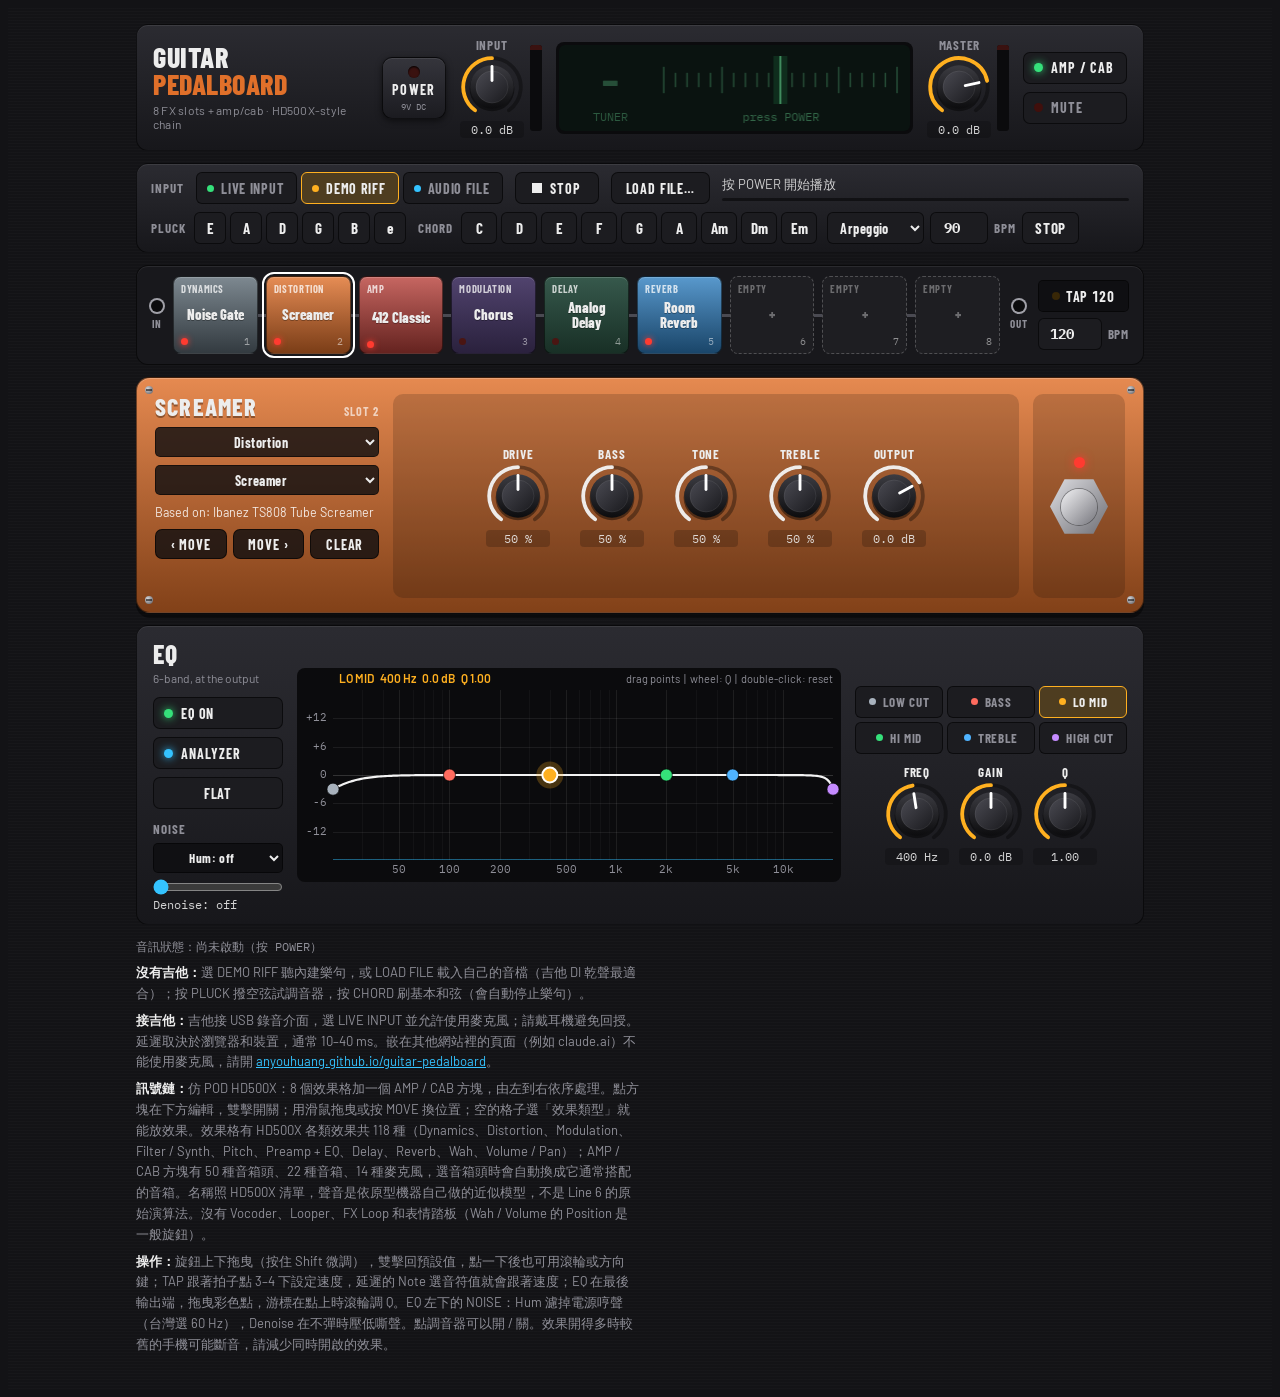
==== index.html @ f6d23cf0 "Update index.html" ====
<!doctype html>
<html lang="zh-Hant">
<head>
<meta charset="utf-8">
<meta name="viewport" content="width=device-width, initial-scale=1, viewport-fit=cover">
<meta name="theme-color" content="#131316">
<title>Guitar Pedalboard</title>
<link rel="icon" href="data:image/svg+xml,%3Csvg%20xmlns%3D%22http%3A%2F%2Fwww.w3.org%2F2000%2Fsvg%22%20viewBox%3D%220%200%2064%2064%22%3E%3Crect%20x%3D%228%22%20y%3D%223%22%20width%3D%2248%22%20height%3D%2258%22%20rx%3D%229%22%20fill%3D%22%23e0702a%22%2F%3E%3Ccircle%20cx%3D%2222%22%20cy%3D%2217%22%20r%3D%227%22%20fill%3D%22%23161618%22%2F%3E%3Ccircle%20cx%3D%2242%22%20cy%3D%2217%22%20r%3D%227%22%20fill%3D%22%23161618%22%2F%3E%3Ccircle%20cx%3D%2232%22%20cy%3D%2232%22%20r%3D%223%22%20fill%3D%22%23ff3b30%22%2F%3E%3Ccircle%20cx%3D%2232%22%20cy%3D%2248%22%20r%3D%229%22%20fill%3D%22%23cfcfd4%22%2F%3E%3C%2Fsvg%3E">
<link rel="preconnect" href="https://fonts.googleapis.com">
<link rel="preconnect" href="https://fonts.gstatic.com" crossorigin>
<link rel="stylesheet" href="https://fonts.googleapis.com/css2?family=Barlow:wght@400;600&family=Barlow+Condensed:wght@700;800&family=IBM+Plex+Mono&display=swap">
<style>
/* Layout: a pedalboard seen from above - rack header, input strip, the signal chain (HD500X style) with the
   selected block below it drawn as a stomp box, EQ rack unit.
   One deliberate dark look (a stage floor), like the desktop plugin. */
:root {
  color-scheme: dark;
  --board: #131316;
  --rack-top: #2b2b31;
  --rack-bottom: #17171b;
  --well: #0b0b0d;
  --text: #ededed;
  --dim: #8f8f98;
  --line: rgba(255, 255, 255, 0.08);
  --shadow: rgba(0, 0, 0, 0.55);
  --lcd: #0a1310;
  --lcd-text: #7dffb0;
  --led-red: #ff3b30;
  --led-green: #35e07a;
  --led-blue: #34c3ff;
  --amber: #ffb020;
  --gate: #5d6b75;
  --drive: #e0702a;
  --mod: #8157d0;
  --delay: #2f9a66;
  --reverb: #2f7fc0;
  --amp: #b8403a;
  --filter: #c9a227;
  --pitch: #c2478f;
  --eq: #3d9aa0;
  --wah: #8a9a3a;
  --volume: #7a7f8a;
  --empty: #34343a;
  --display: "Barlow Condensed", "Arial Narrow", "Roboto Condensed", system-ui, sans-serif;
  --body: "Barlow", system-ui, -apple-system, "Segoe UI", "Microsoft JhengHei", "PingFang TC", sans-serif;
  --mono: "IBM Plex Mono", ui-monospace, "Cascadia Mono", Consolas, monospace;
}

* { box-sizing: border-box; }
[hidden] { display: none !important; }
html, body { background: var(--board); color: var(--text); }
body {
  font-family: var(--body);
  font-size: 14px;
  background-image: repeating-linear-gradient(0deg, rgba(255, 255, 255, 0.014) 0 1px, transparent 1px 3px);
}
button, select, input { font: inherit; color: inherit; }
button { cursor: pointer; }
:focus-visible { outline: 2px solid var(--amber); outline-offset: 2px; }

.board {
  max-width: 1040px;
  margin-inline: auto;
  padding-inline: 16px;
  padding-block: 16px 28px;
  display: grid;
  gap: 12px;
}

.eyebrow {
  font-family: var(--display);
  font-weight: 700;
  font-size: 13px;
  letter-spacing: 0.08em;
  text-transform: uppercase;
  color: var(--dim);
}

/* ---------- rack panels (header, input strip, EQ) ---------- */
.rack, .source, .eq {
  background: linear-gradient(var(--rack-top), var(--rack-bottom));
  border: 1px solid rgba(0, 0, 0, 0.6);
  box-shadow: inset 0 1px 0 var(--line);
  border-radius: 12px;
}

.rack {
  display: grid;
  grid-template-columns: minmax(170px, 1.2fr) auto auto minmax(240px, 2fr) auto auto;
  grid-template-areas: "brand power in tuner out toggles";
  align-items: center;
  gap: 14px;
  padding: 12px 16px;
}
.brand { grid-area: brand; min-width: 0; }
.brand h1 {
  margin: 0;
  font-family: var(--display);
  font-weight: 800;
  font-size: 28px;
  line-height: 0.95;
  letter-spacing: 0.02em;
  text-transform: uppercase;
  text-wrap: balance;
}
.brand h1 span { display: block; }
.brand h1 .brand-bottom { color: var(--drive); }
.chain { margin: 6px 0 0; color: var(--dim); font-size: 12px; letter-spacing: 0.02em; }

.power {
  grid-area: power;
  display: grid;
  justify-items: center;
  gap: 3px;
  width: 64px;
  padding: 8px 0 6px;
  border-radius: 10px;
  border: 1px solid rgba(0, 0, 0, 0.7);
  background: linear-gradient(#35353c, #1b1b20);
  box-shadow: inset 0 1px 0 var(--line), 0 2px 6px var(--shadow);
}
.power-led { width: 12px; height: 12px; border-radius: 50%; background: #3a1210; box-shadow: inset 0 1px 2px #000; }
.power[aria-pressed="true"] .power-led { background: var(--led-red); box-shadow: 0 0 10px var(--led-red), inset 0 -1px 2px rgba(0,0,0,.4); }
.power-label { font-family: var(--display); font-weight: 700; font-size: 14px; letter-spacing: 0.08em; }
.power-sub { font-family: var(--mono); font-size: 9px; color: var(--dim); }

.io { display: flex; align-items: center; gap: 6px; }
#io-in { grid-area: in; }
#io-out { grid-area: out; }
.tuner-wrap { grid-area: tuner; min-width: 0; }
#tuner { display: block; width: 100%; height: 92px; border-radius: 8px; background: var(--well); cursor: pointer; }
.toggles { grid-area: toggles; display: grid; gap: 8px; }

.meter {
  position: relative;
  width: 12px;
  height: 86px;
  border-radius: 3px;
  background: var(--well);
  overflow: hidden;
}
.meter .fill {
  position: absolute; inset: auto 1.5px 0 1.5px;
  height: 0%;
  background: linear-gradient(to top, var(--led-green) 0 80%, var(--amber) 80% 95%, var(--led-red) 95%);
  background-size: 100% 86px;
  background-position: bottom;
}
.meter .hold { position: absolute; left: 1.5px; right: 1.5px; height: 2px; bottom: 0; background: rgba(255,255,255,.8); }
.meter .clip { position: absolute; left: 0; right: 0; top: 0; height: 5px; background: #3a1210; }
.meter .clip.on { background: var(--led-red); }

/* LED buttons */
.led-btn, .btn {
  display: inline-flex;
  align-items: center;
  gap: 8px;
  min-height: 32px;
  padding: 0 12px 0 10px;
  border-radius: 7px;
  border: 1px solid rgba(0, 0, 0, 0.6);
  background: #1c1c20;
  color: var(--dim);
  font-family: var(--display);
  font-weight: 700;
  font-size: 14px;
  letter-spacing: 0.06em;
  text-transform: uppercase;
  white-space: nowrap;
}
.btn { color: var(--text); padding-inline: 14px; justify-content: center; }
.led-btn:hover, .btn:hover { background: #26262c; }
.led-btn i { width: 9px; height: 9px; border-radius: 50%; background: color-mix(in srgb, var(--led, var(--led-green)) 25%, #000); flex: none; }
.led-btn[aria-pressed="true"] { color: var(--text); }
.led-btn[aria-pressed="true"] i { background: var(--led, var(--led-green)); box-shadow: 0 0 8px var(--led, var(--led-green)); }
.led-btn[data-led="red"] { --led: var(--led-red); }
.led-btn[data-led="blue"] { --led: var(--led-blue); }

/* ---------- knobs ---------- */
.knob { display: grid; justify-items: center; gap: 2px; min-width: 0; }
.knob label {
  font-family: var(--display);
  font-weight: 700;
  font-size: 13px;
  letter-spacing: 0.06em;
  text-transform: uppercase;
  white-space: nowrap;
}
.dial { width: 64px; height: 64px; touch-action: none; cursor: ns-resize; border-radius: 50%; }
.dial svg { display: block; width: 100%; height: 100%; overflow: visible; }
.knob output {
  min-width: 64px;
  padding: 1px 4px;
  border-radius: 4px;
  background: rgba(0, 0, 0, 0.2);
  font-family: var(--mono);
  font-size: 11.5px;
  font-variant-numeric: tabular-nums;
  text-align: center;
  color: rgba(237, 237, 237, 0.88);
  white-space: nowrap;
}
.io .knob label { color: var(--dim); }

/* ---------- input strip ---------- */
.source {
  display: flex;
  flex-wrap: wrap;
  align-items: center;
  gap: 8px 12px;
  padding: 8px 14px;
}
.chips { display: flex; flex-wrap: wrap; gap: 4px; }
.chip {
  display: inline-flex;
  align-items: center;
  gap: 7px;
  min-height: 32px;
  padding: 0 12px 0 10px;
  border-radius: 6px;
  border: 1px solid rgba(0, 0, 0, 0.6);
  background: #1c1c20;
  color: var(--dim);
  font-family: var(--display);
  font-weight: 700;
  font-size: 14px;
  letter-spacing: 0.05em;
  text-transform: uppercase;
}
.chip::before { content: ""; width: 7px; height: 7px; border-radius: 50%; background: var(--chip); }
.chip[aria-checked="true"] { color: var(--text); border-color: var(--chip); background: color-mix(in srgb, var(--chip) 22%, #1c1c20); }
.transport { min-width: 84px; gap: 8px; }
.transport .icon { width: 10px; height: 10px; background: currentColor; }
.transport[data-state="stopped"] .icon { clip-path: polygon(0 0, 100% 50%, 0 100%); }
.transport[data-state="stopped"] { color: var(--amber); }
.status { flex: 1 1 180px; min-width: 0; display: grid; gap: 4px; }
#status-text { font-size: 13px; color: rgba(237, 237, 237, 0.85); overflow-wrap: anywhere; }
.progress { height: 3px; border-radius: 2px; background: rgba(0, 0, 0, 0.5); overflow: hidden; }
.progress div { height: 100%; width: 0%; background: var(--amber); }
.pluck { display: flex; align-items: center; gap: 4px; }
.pluck .eyebrow { margin-right: 4px; }
.pluck button {
  width: 32px; height: 32px;
  border-radius: 6px;
  border: 1px solid rgba(0, 0, 0, 0.6);
  background: #1c1c20;
  font-family: var(--display);
  font-weight: 700;
  font-size: 15px;
}
.pluck button:active { background: #33333a; }
.chords { align-items: flex-start; }
.chords .eyebrow { line-height: 32px; }
/* label on the left; chord buttons and loop controls wrap together on the right */
.chord-body { display: flex; flex-wrap: wrap; align-items: center; gap: 6px 10px; min-width: 0; }
.chord-buttons { display: flex; flex-wrap: wrap; gap: 4px; min-width: 0; }
.chord-buttons button[aria-pressed="true"] { border-color: var(--amber); background: color-mix(in srgb, var(--amber) 28%, #1c1c20); }
.chord-controls { display: flex; flex-wrap: wrap; align-items: center; gap: 6px; }
.chord-controls select {
  min-height: 32px; padding: 0 8px; border-radius: 6px; border: 1px solid rgba(0, 0, 0, 0.6); background: #1c1c20;
  font-family: var(--display); font-weight: 700; font-size: 14px; letter-spacing: 0.03em;
}
.bpm { display: inline-flex; align-items: center; gap: 6px; font-family: var(--display); font-weight: 700; font-size: 13px; color: var(--dim); letter-spacing: 0.06em; }
.bpm input {
  width: 58px; min-height: 32px; padding: 0 6px; border-radius: 6px; border: 1px solid rgba(0, 0, 0, 0.6); background: #1c1c20;
  font-family: var(--mono); font-size: 14px; text-align: center; font-variant-numeric: tabular-nums; color: var(--text);
}
.chord-controls .btn { min-height: 32px; padding-inline: 12px; }
.chords button { width: auto; min-width: 36px; padding-inline: 6px; }

/* ---------- signal chain ---------- */
.signal-chain {
  display: flex;
  align-items: center;
  gap: 10px;
  padding: 10px 14px;
  border-radius: 12px;
  border: 1px solid rgba(0, 0, 0, 0.6);
  background: #18181c;
  box-shadow: inset 0 1px 0 var(--line);
}
.jack {
  flex: none;
  display: grid;
  justify-items: center;
  gap: 5px;
  font-family: var(--display);
  font-weight: 700;
  font-size: 11px;
  letter-spacing: 0.08em;
  text-transform: uppercase;
  color: var(--dim);
}
.jack::before { content: ""; width: 12px; height: 12px; border-radius: 50%; background: #0c0c0e; box-shadow: 0 0 0 2px #a0a0a8; }
.chain-row {
  flex: 1 1 auto;
  min-width: 0;
  margin: 0;
  padding: 0;
  list-style: none;
  display: grid;
  grid-template-columns: repeat(9, minmax(0, 1fr));
  gap: 8px;
  background: linear-gradient(#4a4a52, #4a4a52) center / 100% 3px no-repeat; /* the cable */
}
.block {
  position: relative;
  width: 100%;
  height: 78px;
  display: grid;
  grid-template-rows: auto 1fr auto;
  gap: 2px;
  padding: 5px 7px;
  border-radius: 8px;
  border: 1px solid rgba(0, 0, 0, 0.5);
  background: linear-gradient(color-mix(in srgb, var(--cat) 80%, #fff), color-mix(in srgb, var(--cat) 55%, #000));
  box-shadow: inset 0 1px 0 rgba(255, 255, 255, 0.18);
  text-align: left;
  user-select: none;
  touch-action: manipulation;
}
.block.off { background: linear-gradient(color-mix(in srgb, var(--cat) 32%, #3a3a40), color-mix(in srgb, var(--cat) 22%, #121214)); }
.block.empty { background: #1e1e22; border: 1.5px dashed rgba(255, 255, 255, 0.22); box-shadow: none; }
.block[aria-pressed="true"] { outline: 2px solid #fff; outline-offset: 2px; }
.block .cat {
  font-family: var(--display);
  font-weight: 700;
  font-size: 10.5px;
  letter-spacing: 0.06em;
  text-transform: uppercase;
  color: rgba(255, 255, 255, 0.75);
  white-space: nowrap;
  overflow: hidden;
  text-overflow: ellipsis;
}
.block .name {
  align-self: center;
  justify-self: center;
  text-align: center;
  font-family: var(--display);
  font-weight: 800;
  font-size: 14.5px;
  line-height: 1.05;
  overflow-wrap: anywhere;
  text-shadow: 0 1px 0 rgba(0, 0, 0, 0.3);
  display: -webkit-box;
  -webkit-box-orient: vertical;
  -webkit-line-clamp: 2;
  line-clamp: 2;
  overflow: hidden;
}
.block.empty .cat, .block.empty .name { color: rgba(255, 255, 255, 0.35); text-shadow: none; }
.block .foot { display: flex; justify-content: space-between; align-items: center; }
.block .led { width: 7px; height: 7px; border-radius: 50%; background: #4a1512; }
.block .led.on { background: var(--led-red); box-shadow: 0 0 6px var(--led-red); }
.block.empty .led { visibility: hidden; }
.block .num { font-family: var(--mono); font-size: 10px; color: rgba(255, 255, 255, 0.5); }
.block .num.sub { /* the amp tile's cabinet */
  flex: 1; min-width: 0; margin-left: 5px; text-align: right;
  font-family: var(--display); font-weight: 600; font-size: 10.5px; color: rgba(255, 255, 255, 0.8);
  white-space: nowrap; overflow: hidden; text-overflow: ellipsis;
}
.block.dragging { z-index: 2; opacity: 0.88; cursor: grabbing; box-shadow: 0 8px 20px rgba(0, 0, 0, 0.6); }
.block.drop-before::before, .block.drop-after::after {
  content: "";
  position: absolute;
  top: -4px;
  bottom: -4px;
  width: 3px;
  border-radius: 2px;
  background: var(--amber);
}
.block.drop-before::before { left: -6px; }
.block.drop-after::after { right: -6px; }
.tempo-box { flex: none; display: grid; gap: 6px; justify-items: stretch; }
.tempo-box .bpm input { width: 64px; }

/* ---------- the selected block, drawn as a stomp box ---------- */
.editor {
  position: relative;
  display: grid;
  grid-template-columns: 224px minmax(0, 1fr) 92px;
  grid-template-areas: "side knobs switch";
  gap: 14px;
  padding: 16px 18px 14px;
  border-radius: 14px;
  background: linear-gradient(color-mix(in srgb, var(--body) 82%, #fff), color-mix(in srgb, var(--body) 58%, #000));
  border: 1.5px solid rgba(0, 0, 0, 0.5);
  box-shadow: inset 0 1px 0 rgba(255, 255, 255, 0.22), 0 5px 0 rgba(0, 0, 0, 0.45);
  min-height: 236px;
}
.screw { position: absolute; width: 8px; height: 8px; border-radius: 50%; background: radial-gradient(circle at 35% 35%, #d8d8dc, #55555a); }
.screw::after { content: ""; position: absolute; left: 1px; right: 1px; top: 3.4px; height: 1.2px; background: rgba(0, 0, 0, 0.55); }
.screw.tl { top: 8px; left: 8px; } .screw.tr { top: 8px; right: 8px; }
.screw.bl { bottom: 8px; left: 8px; } .screw.br { bottom: 8px; right: 8px; }
.ed-side { grid-area: side; display: grid; gap: 8px; align-content: start; min-width: 0; }
.ed-head { display: flex; align-items: baseline; justify-content: space-between; gap: 8px; min-width: 0; }
.ed-head h2 {
  margin: 0;
  min-width: 0;
  font-family: var(--display);
  font-weight: 800;
  font-size: 24px;
  line-height: 1.05;
  letter-spacing: 0.05em;
  text-transform: uppercase;
  text-wrap: balance;
  text-shadow: 0 1.5px 0 rgba(0, 0, 0, 0.35);
}
.ed-slot { font-family: var(--display); font-weight: 700; font-size: 12px; letter-spacing: 0.08em; text-transform: uppercase; color: rgba(255, 255, 255, 0.65); white-space: nowrap; }
.editor select, .eq select {
  min-height: 30px;
  padding: 0 8px;
  border-radius: 5px;
  border: 1px solid rgba(0, 0, 0, 0.5);
  background: rgba(14, 14, 17, 0.8);
  font-family: var(--display);
  font-weight: 700;
  font-size: 14px;
  letter-spacing: 0.03em;
  text-align: center;
  min-width: 0;
}
.ed-side select { width: 100%; }
.ed-based { margin: 0; font-size: 12.5px; line-height: 1.45; color: rgba(255, 255, 255, 0.86); }
.ed-buttons { display: flex; flex-wrap: wrap; gap: 6px; }
.ed-buttons .btn { flex: 1 1 auto; min-height: 30px; padding-inline: 10px; background: rgba(14, 14, 17, 0.8); color: var(--text); }
.ed-buttons .btn:disabled { opacity: 0.4; cursor: default; }
.ed-knobs {
  grid-area: knobs;
  display: flex;
  flex-wrap: wrap;
  justify-content: center;
  align-content: center;
  gap: 12px 10px;
  padding: 14px 10px;
  border-radius: 10px;
  background: rgba(0, 0, 0, 0.16);
  min-width: 0;
}
.ed-knobs .knob { width: 84px; }
.ed-knobs .dial { --arc: rgba(255, 255, 255, 0.9); }
.ed-knobs .knob.cab label { color: color-mix(in srgb, var(--amber) 70%, #fff); } /* the cabinet / microphone controls */
.ed-knobs .knob.synced { opacity: 0.6; }
.ed-knobs .knob.synced .dial { pointer-events: none; }
.knob.choice { align-content: center; gap: 8px; }
.knob.choice select { width: 100%; }
.ed-hint { margin: 0; font-size: 14px; color: rgba(255, 255, 255, 0.62); text-align: center; }
.tap {
  display: inline-flex; align-items: center; justify-content: center; gap: 6px;
  min-height: 32px; padding: 0 10px;
  border-radius: 5px;
  border: 1px solid rgba(0, 0, 0, 0.5);
  background: rgba(14, 14, 17, 0.8);
  font-family: var(--display); font-weight: 700; font-size: 14px; letter-spacing: 0.04em;
  font-variant-numeric: tabular-nums;
  white-space: nowrap;
  touch-action: manipulation;
}
.tap i { width: 8px; height: 8px; border-radius: 50%; background: color-mix(in srgb, var(--amber) 22%, #000); }
.tap.beat i { background: var(--amber); box-shadow: 0 0 8px var(--amber); }
.switch-plate {
  grid-area: switch;
  display: grid; justify-items: center; align-content: center; gap: 10px;
  padding: 10px 0;
  border-radius: 10px;
  background: rgba(0, 0, 0, 0.16);
}
.pedal-led { width: 11px; height: 11px; border-radius: 50%; background: #4a1512; box-shadow: inset 0 1px 2px #000; }
.pedal-led.on { background: var(--led-red); box-shadow: 0 0 10px var(--led-red); }
.stomp {
  width: 58px; height: 58px;
  border: 0;
  clip-path: polygon(25% 3%, 75% 3%, 100% 50%, 75% 97%, 25% 97%, 0 50%);
  background: linear-gradient(135deg, #e0e0e4, #6c6c72);
  display: grid; place-items: center;
  touch-action: manipulation;
}
.stomp::after { content: ""; width: 36px; height: 36px; border-radius: 50%; background: linear-gradient(135deg, #f2f2f4, #77777e); box-shadow: 0 0 0 1px rgba(0,0,0,.35); }
.stomp:active::after { transform: scale(0.94); }

/* ---------- EQ ---------- */
.eq {
  display: grid;
  grid-template-columns: 130px minmax(0, 1fr) 272px;
  grid-template-areas: "side graph bands";
  gap: 14px;
  padding: 12px 16px;
  align-items: center;
}
.eq-side { grid-area: side; display: grid; gap: 8px; align-content: start; }
.eq-side h2 { margin: 0; font-family: var(--display); font-weight: 800; font-size: 26px; letter-spacing: 0.04em; }
.eq-side p { margin: -6px 0 4px; font-size: 12px; color: var(--dim); }
.noise { display: grid; gap: 6px; margin-top: 4px; min-width: 0; }
.noise select { width: 100%; font-size: 13px; }
.denoise { display: grid; gap: 2px; font-family: var(--mono); font-size: 11.5px; color: rgba(237, 237, 237, 0.88); }
.denoise input { width: 100%; margin: 0; accent-color: var(--led-blue); }
.eq-graph { grid-area: graph; min-width: 0; }
#eq-canvas { display: block; width: 100%; height: 214px; border-radius: 8px; background: var(--well); touch-action: none; }
.eq-bands { grid-area: bands; display: grid; gap: 10px; }
.band-chips { display: grid; grid-template-columns: repeat(3, 1fr); gap: 4px; }
.band-chips .chip { justify-content: center; padding-inline: 6px; font-size: 13px; }
.band-knobs { display: flex; justify-content: center; gap: 10px; }
.band-knobs .dial { --arc: var(--band); }

.notes { color: var(--dim); font-size: 13px; line-height: 1.6; max-width: 72ch; }
.notes p { margin: 0 0 6px; }
.notes strong { color: var(--text); font-weight: 600; }
.notes a { color: var(--led-blue); overflow-wrap: anywhere; }
.engine-info { font-family: var(--mono); font-size: 12px; color: var(--dim); }

/* ---------- narrower screens ---------- */
@media (max-width: 980px) {
  .rack {
    grid-template-columns: 1fr 1fr auto;
    grid-template-areas: "brand brand power" "tuner tuner tuner" "in out toggles";
  }
  #io-in, #io-out { justify-content: center; }
  .toggles { grid-template-columns: 1fr; }
  .signal-chain { flex-wrap: wrap; }
  .signal-chain .jack { display: none; }
  .chain-row { flex-basis: 100%; }
  .tempo-box { grid-auto-flow: column; margin-left: auto; }
  .eq { grid-template-columns: minmax(0, 1fr) 272px; grid-template-areas: "side side" "graph bands"; }
  .eq-side { display: flex; flex-wrap: wrap; align-items: center; gap: 8px 10px; }
  .eq-side p { margin: 0 auto 0 0; }
}
@media (max-width: 760px) {
  .chain-row { grid-template-columns: repeat(5, minmax(0, 1fr)); background: none; }
  .editor { grid-template-columns: minmax(0, 1fr) 84px; grid-template-areas: "side switch" "knobs knobs"; }
}
@media (max-width: 440px) {
  .chain-row { grid-template-columns: repeat(3, minmax(0, 1fr)); }
}
@media (max-width: 640px) {
  .dial { width: 56px; height: 56px; }
  .knob output { min-width: 56px; font-size: 11px; }
  .eq { grid-template-columns: minmax(0, 1fr); grid-template-areas: "side" "graph" "bands"; }
  .eq-side p { flex-basis: 100%; order: 1; margin-top: -6px; }
  .eq-side h2 { order: 0; }
  .eq-side .led-btn, .eq-side .btn { order: 2; }
  #eq-canvas { height: 200px; }
  .rack { gap: 10px; }
  .brand h1 { font-size: 24px; }
  .source { padding: 10px 12px; }
}
@media (prefers-reduced-motion: reduce) {
  * { transition: none !important; }
}
</style>
</head>
<body>
<div class="board">
  <header class="rack">
    <div class="brand">
      <h1><span>Guitar</span> <span class="brand-bottom">Pedalboard</span></h1>
      <p class="chain">8 FX slots + amp/cab · HD500X-style chain</p>
    </div>
    <button class="power" id="power" type="button" aria-pressed="false" title="Start / stop the sound">
      <span class="power-led"></span><span class="power-label">POWER</span><span class="power-sub">9V DC</span>
    </button>
    <div class="io" id="io-in"></div>
    <div class="tuner-wrap"><canvas id="tuner" role="button" tabindex="0" aria-pressed="true" aria-label="Chromatic tuner: click to switch it on or off" title="調音器：點一下開 / 關"></canvas></div>
    <div class="io" id="io-out"></div>
    <div class="toggles">
      <button class="led-btn" id="cab" type="button" aria-pressed="true" title="The amp block (amp + speaker cabinet + microphone): keep a cabinet on for headphones, switch the block off when playing into a real guitar amp"><i></i>Amp / Cab</button>
      <button class="led-btn" id="mute" type="button" data-led="red" aria-pressed="false" title="Silence the output, e.g. while tuning"><i></i>Mute</button>
    </div>
  </header>

  <section class="source" aria-label="Input source">
    <span class="eyebrow">Input</span>
    <div class="chips" role="radiogroup" aria-label="Input source">
      <button class="chip" type="button" role="radio" data-source="live" style="--chip: var(--led-green)" aria-checked="false">Live input</button>
      <button class="chip" type="button" role="radio" data-source="demo" style="--chip: var(--amber)" aria-checked="true">Demo riff</button>
      <button class="chip" type="button" role="radio" data-source="file" style="--chip: var(--led-blue)" aria-checked="false">Audio file</button>
    </div>
    <button class="btn transport" id="transport" type="button" title="Stop / play the demo riff or audio file (plucked strings still sound)"><span class="icon" aria-hidden="true"></span><span class="label">Stop</span></button>
    <label class="btn" for="file">Load file…</label>
    <input type="file" id="file" accept="audio/*,.wav,.mp3,.flac,.ogg,.m4a,.aif,.aiff" hidden>
    <div class="status">
      <span id="status-text">按 POWER 開始播放內建的吉他樂句</span>
      <div class="progress"><div id="progress-bar"></div></div>
    </div>
    <div class="pluck" aria-label="Pluck an open string">
      <span class="eyebrow">Pluck</span>
      <button type="button" data-string="0" title="Low E (82.41 Hz)">E</button>
      <button type="button" data-string="1" title="A (110.00 Hz)">A</button>
      <button type="button" data-string="2" title="D (146.83 Hz)">D</button>
      <button type="button" data-string="3" title="G (196.00 Hz)">G</button>
      <button type="button" data-string="4" title="B (246.94 Hz)">B</button>
      <button type="button" data-string="5" title="High E (329.63 Hz)">e</button>
    </div>
    <div class="pluck chords" id="chords" aria-label="Strum a chord">
      <span class="eyebrow">Chord</span>
      <div class="chord-body">
        <div class="chord-buttons" id="chord-buttons"></div>
        <div class="chord-controls">
          <select id="chord-pattern" aria-label="How the chord buttons play"></select>
          <label class="bpm"><input id="chord-bpm" type="number" inputmode="numeric" min="40" max="240" step="1" value="90" aria-label="Chord loop tempo in BPM"> BPM</label>
          <button class="btn" id="chord-stop" type="button" title="Stop the chord loop">Stop</button>
        </div>
      </div>
    </div>
  </section>

  <section class="signal-chain" aria-label="Signal chain">
    <span class="jack" aria-hidden="true">In</span>
    <ol class="chain-row" id="chain-row"></ol>
    <span class="jack" aria-hidden="true">Out</span>
    <div class="tempo-box">
      <button class="tap" id="tap" type="button" title="跟著拍子點 3–4 下設定速度；選了音符值的延遲時間、殘響 pre-delay 會跟著這個速度"><i></i><span>TAP</span></button>
      <label class="bpm"><input id="tempo" type="number" inputmode="decimal" min="30" max="300" step="1" value="120" aria-label="Tempo in BPM"> BPM</label>
    </div>
  </section>

  <section class="editor" id="editor" aria-label="Selected block">
    <span class="screw tl" aria-hidden="true"></span><span class="screw tr" aria-hidden="true"></span>
    <span class="screw bl" aria-hidden="true"></span><span class="screw br" aria-hidden="true"></span>
    <div class="ed-side">
      <div class="ed-head"><h2 id="ed-title">Screamer</h2><span class="ed-slot" id="ed-slot">Slot 2</span></div>
      <select id="ed-category" aria-label="Effect type"></select>
      <select id="ed-model" aria-label="Model"></select>
      <p class="ed-based" id="ed-based"></p>
      <div class="ed-buttons">
        <button class="btn" id="ed-left" type="button" title="往輸入端移一格">‹ Move</button>
        <button class="btn" id="ed-right" type="button" title="往輸出端移一格">Move ›</button>
        <button class="btn" id="ed-clear" type="button" title="清空這一格">Clear</button>
      </div>
    </div>
    <div class="ed-knobs" id="ed-knobs"></div>
    <div class="switch-plate">
      <span class="pedal-led" id="ed-led" aria-hidden="true"></span>
      <button class="stomp" id="ed-stomp" type="button" aria-label="On / off"></button>
    </div>
  </section>

  <section class="eq" aria-label="Equalizer">
    <div class="eq-side">
      <h2>EQ</h2>
      <p>6-band, at the output</p>
      <button class="led-btn" id="eq-on" type="button" aria-pressed="true"><i></i>EQ on</button>
      <button class="led-btn" id="analyzer" type="button" data-led="blue" aria-pressed="true" title="Live spectrum of the sound coming out of the EQ"><i></i>Analyzer</button>
      <button class="btn" id="eq-flat" type="button" title="Reset every band">Flat</button>
      <div class="noise">
        <span class="eyebrow">Noise</span>
        <select id="nr-hum" aria-label="Hum filter" title="濾掉電源哼聲（50 或 60 Hz 和它的泛音），作用在吉他輸入端。台灣、美洲是 60 Hz；歐洲、中國是 50 Hz。"></select>
        <label class="denoise" title="降低嘶聲：彈奏時完全打開，聲音消失時把嘶聲壓下去。0 = 關閉，往右越強。">
          <input id="nr-amount" type="range" min="0" max="100" step="1" value="0" aria-label="Denoise amount">
          <output id="nr-amount-text">Denoise: off</output>
        </label>
      </div>
    </div>
    <div class="eq-graph"><canvas id="eq-canvas" aria-label="EQ curve: drag the coloured points"></canvas></div>
    <div class="eq-bands">
      <div class="band-chips" id="band-chips" role="radiogroup" aria-label="EQ band"></div>
      <div class="band-knobs" id="band-knobs"></div>
    </div>
  </section>

  <footer class="notes">
    <p class="engine-info" id="engine-info">音訊狀態：尚未啟動（按 POWER）</p>
    <p><strong>沒有吉他：</strong>選 DEMO RIFF 聽內建樂句，或 LOAD FILE 載入自己的音檔（吉他 DI 乾聲最適合）；按 PLUCK 撥空弦試調音器，按 CHORD 刷基本和弦（會自動停止樂句）。</p>
    <p><strong>接吉他：</strong>吉他接 USB 錄音介面，選 LIVE INPUT 並允許使用麥克風；請戴耳機避免回授。延遲取決於瀏覽器和裝置，通常 10–40 ms。嵌在其他網站裡的頁面（例如 claude.ai）不能使用麥克風，請開 <a href="https://anyouhuang.github.io/guitar-pedalboard/" target="_blank" rel="noopener">anyouhuang.github.io/guitar-pedalboard</a>。</p>
    <p><strong>訊號鏈：</strong>仿 POD HD500X：8 個效果格加一個 AMP / CAB 方塊，由左到右依序處理。點方塊在下方編輯，雙擊開關；用滑鼠拖曳或按 MOVE 換位置；空的格子選「效果類型」就能放效果。效果格有 HD500X 各類效果共 118 種（Dynamics、Distortion、Modulation、Filter / Synth、Pitch、Preamp + EQ、Delay、Reverb、Wah、Volume / Pan）；AMP / CAB 方塊有 50 種音箱頭、22 種音箱、14 種麥克風，選音箱頭時會自動換成它通常搭配的音箱。名稱照 HD500X 清單，聲音是依原型機器自己做的近似模型，不是 Line 6 的原始演算法。沒有 Vocoder、Looper、FX Loop 和表情踏板（Wah / Volume 的 Position 是一般旋鈕）。</p>
    <p><strong>操作：</strong>旋鈕上下拖曳（按住 Shift 微調），雙擊回預設值，點一下後也可用滾輪或方向鍵；TAP 跟著拍子點 3–4 下設定速度，延遲的 Note 選音符值就會跟著速度；EQ 在最後輸出端，拖曳彩色點，游標在點上時滾輪調 Q。EQ 左下的 NOISE：Hum 濾掉電源哼聲（台灣選 60 Hz），Denoise 在不彈時壓低嘶聲。點調音器可以開 / 關。效果開得多時較舊的手機可能斷音，請減少同時開啟的效果。</p>
  </footer>
</div>

<script>
const DSP = (() => {
// ---- dsp/core.js
const { PI, dbToGain, gainToDb, clamp, Smoothed, f32, Biquad, OnePole, DcBlocker, DelayLine, OVERSAMPLER_COEFFS, Oversampler4x } = (() => {
// Guitar Pedalboard DSP, ported line for line from the C++ plugin (Source/DSP/*.h).
// Runs inside the AudioWorklet (effects) and on the page (tuner, analyser, EQ curve).
// web/test/compare.mjs checks it against reference renders from the C++ build.
//
// core.js: the building blocks every effect uses (Source/DSP/DspUtils.h).

const PI = Math.PI;
const FLT_EPS = 1.1920929e-7, FLT_MIN = 1.17549435e-38;

const dbToGain = (db) => Math.pow(10, db * 0.05);
const gainToDb = (g) => (g > 1e-9 ? 20 * Math.log10(g) : -180);
const clamp = (v, lo, hi) => (v < lo ? lo : v > hi ? hi : v);

// ============================================================================
// juce::SmoothedValue (linear or multiplicative), same stepping rules
class Smoothed {
  constructor(initial = 0, multiplicative = false) {
    this.current = this.target = initial;
    this.countdown = 0;
    this.stepsToTarget = 0;
    this.step = 0;
    this.multiplicative = multiplicative;
  }
  reset(sampleRate, seconds) { this.stepsToTarget = Math.floor(seconds * sampleRate); this.setCurrentAndTarget(this.target); }
  setCurrentAndTarget(v) { this.target = this.current = v; this.countdown = 0; }
  setTarget(v) {
    const d = Math.abs(v - this.target);
    if (d <= FLT_MIN || d <= FLT_EPS * Math.max(Math.abs(v), Math.abs(this.target))) return;
    if (this.stepsToTarget <= 0) { this.setCurrentAndTarget(v); return; }
    this.target = v;
    this.countdown = this.stepsToTarget;
    this.step = this.multiplicative
      ? Math.exp((Math.log(Math.abs(this.target)) - Math.log(Math.abs(this.current))) / this.countdown)
      : (this.target - this.current) / this.countdown;
  }
  isSmoothing() { return this.countdown > 0; }
  next() {
    if (this.countdown <= 0) return this.target;
    if (--this.countdown > 0) {
      if (this.multiplicative) this.current *= this.step; else this.current += this.step;
    } else this.current = this.target;
    return this.current;
  }
  skip(n) {
    if (n >= this.countdown) { this.setCurrentAndTarget(this.target); return this.target; }
    if (this.multiplicative) this.current *= Math.pow(this.step, n); else this.current += this.step * n;
    this.countdown -= n;
    return this.current;
  }
}

// ============================================================================
// RBJ biquad, transposed direct form II (coefficients rounded to float like the C++)
const f32 = Math.fround;
class Biquad {
  constructor() { this.b0 = 1; this.b1 = 0; this.b2 = 0; this.a1 = 0; this.a2 = 0; this.z1 = 0; this.z2 = 0; }
  reset() { this.z1 = this.z2 = 0; }
  process(x) {
    const y = this.b0 * x + this.z1;
    this.z1 = this.b1 * x - this.a1 * y + this.z2;
    this.z2 = this.b2 * x - this.a2 * y;
    return y;
  }
  static prewarp(fs, fc, q) {
    const w0 = (2 * PI * clamp(fc, 1, 0.49 * fs)) / fs;
    return [Math.cos(w0), Math.sin(w0) / (2 * q)];
  }
  set(b0, b1, b2, a0, a1, a2) {
    this.b0 = f32(b0 / a0); this.b1 = f32(b1 / a0); this.b2 = f32(b2 / a0);
    this.a1 = f32(a1 / a0); this.a2 = f32(a2 / a0);
  }
  setLowPass(fs, fc, q) {
    const [c, a] = Biquad.prewarp(fs, fc, q);
    this.set((1 - c) * 0.5, 1 - c, (1 - c) * 0.5, 1 + a, -2 * c, 1 - a);
  }
  setHighPass(fs, fc, q) {
    const [c, a] = Biquad.prewarp(fs, fc, q);
    this.set((1 + c) * 0.5, -(1 + c), (1 + c) * 0.5, 1 + a, -2 * c, 1 - a);
  }
  setPeak(fs, fc, q, gainDb) {
    const [c, a] = Biquad.prewarp(fs, fc, q);
    const A = Math.pow(10, gainDb / 40);
    this.set(1 + a * A, -2 * c, 1 - a * A, 1 + a / A, -2 * c, 1 - a / A);
  }
  setLowShelf(fs, fc, gainDb) {
    const [c, a] = Biquad.prewarp(fs, fc, 0.70710678);
    const A = Math.pow(10, gainDb / 40), k = 2 * Math.sqrt(A) * a;
    this.set(A * ((A + 1) - (A - 1) * c + k), 2 * A * ((A - 1) - (A + 1) * c), A * ((A + 1) - (A - 1) * c - k),
             (A + 1) + (A - 1) * c + k, -2 * ((A - 1) + (A + 1) * c), (A + 1) + (A - 1) * c - k);
  }
  setHighShelf(fs, fc, gainDb) {
    const [c, a] = Biquad.prewarp(fs, fc, 0.70710678);
    const A = Math.pow(10, gainDb / 40), k = 2 * Math.sqrt(A) * a;
    this.set(A * ((A + 1) + (A - 1) * c + k), -2 * A * ((A - 1) + (A + 1) * c), A * ((A + 1) + (A - 1) * c - k),
             (A + 1) - (A - 1) * c + k, 2 * ((A - 1) - (A + 1) * c), (A + 1) - (A - 1) * c - k);
  }
  /** Linear magnitude at `freq` (for drawing EQ curves). */
  getMagnitude(freq, fs) {
    const w = (-2 * PI * freq) / fs;
    const c1 = Math.cos(w), s1 = Math.sin(w), c2 = Math.cos(2 * w), s2 = Math.sin(2 * w);
    const nr = this.b0 + this.b1 * c1 + this.b2 * c2, ni = this.b1 * s1 + this.b2 * s2;
    const dr = 1 + this.a1 * c1 + this.a2 * c2, di = this.a1 * s1 + this.a2 * s2;
    return Math.sqrt((nr * nr + ni * ni) / (dr * dr + di * di));
  }
}

// Topology-preserving one-pole filter
class OnePole {
  constructor() { this.G = 0; this.s = 0; }
  setCutoff(fs, fc) { const g = Math.tan((PI * clamp(fc, 1, 0.49 * fs)) / fs); this.G = f32(g / (1 + g)); }
  reset() { this.s = 0; }
  lowPass(x) { const v = (x - this.s) * this.G; const lp = v + this.s; this.s = lp + v; return lp; }
  highPass(x) { return x - this.lowPass(x); }
}

class DcBlocker {
  constructor() { this.r = 0.999; this.x1 = 0; this.y1 = 0; }
  prepare(fs) { this.r = f32(1 - (2 * PI * 10) / fs); this.reset(); }
  reset() { this.x1 = this.y1 = 0; }
  process(x) { const y = x - this.x1 + this.r * this.y1; this.x1 = x; this.y1 = y; return y; }
}

// Circular buffer with 4-point Hermite interpolation; read(d) = sample pushed d samples ago (d >= 1)
class DelayLine {
  constructor() { this.buffer = new Float32Array(8); this.writePos = 0; }
  prepare(maxDelaySamples) { this.buffer = new Float32Array(maxDelaySamples + 4); this.writePos = 0; }
  reset() { this.buffer.fill(0); this.writePos = 0; }
  getMaxDelay() { return this.buffer.length - 4; }
  push(x) { this.buffer[this.writePos] = x; if (++this.writePos === this.buffer.length) this.writePos = 0; }
  read(delay) {
    delay = clamp(delay, 1, this.getMaxDelay());
    const b = this.buffer, size = b.length, di = Math.floor(delay), frac = delay - di;
    const at = (d) => { let i = this.writePos - d; while (i < 0) i += size; return b[i]; };
    const xm1 = at(di - 1 < 1 ? 1 : di - 1), x0 = at(di), x1 = at(di + 1), x2 = at(di + 2);
    const c1 = 0.5 * (x1 - xm1);
    const c2 = xm1 - 2.5 * x0 + 2 * x1 - 0.5 * x2;
    const c3 = 0.5 * (x2 - xm1) + 1.5 * (x0 - x1);
    return ((c3 * frac + c2) * frac + c1) * frac + x0;
  }
}

// ============================================================================
// juce::dsp::Oversampling (2 stages of polyphase IIR half-band = 4x), same structure.
// Coefficients come from JUCE's FilterDesign (exported by the C++ test).
const OVERSAMPLER_COEFFS = {
  up: [[0.0457281470, 0.332501113, 0.663202047, 0.933855832, 0.168087542, 0.504485726, 0.803780854],
       [0.0542307794, 0.398796976, 0.862917840, 0.199699581, 0.621096849]],
  down: [[0.0542175248, 0.383087337, 0.748720944, 0.196797967, 0.573136389, 0.914293706],
         [0.0707659498, 0.513167560, 0.257853091, 0.817317367]],
};

class PolyphaseStage {
  constructor(up, down) {
    this.up = Float32Array.from(up); this.down = Float32Array.from(down);
    this.v1Up = new Float32Array(this.up.length); this.v1Down = new Float32Array(this.down.length);
    this.delayDown = 0;
  }
  reset() { this.v1Up.fill(0); this.v1Down.fill(0); this.delayDown = 0; }
  processUp(input, n, out) {
    const c = this.up, v = this.v1Up, stages = c.length, direct = stages - (stages >> 1);
    for (let i = 0; i < n; ++i) {
      let x = input[i];
      for (let k = 0; k < direct; ++k) { const y = c[k] * x + v[k]; v[k] = x - c[k] * y; x = y; }
      out[i << 1] = x;
      x = input[i];
      for (let k = direct; k < stages; ++k) { const y = c[k] * x + v[k]; v[k] = x - c[k] * y; x = y; }
      out[(i << 1) + 1] = x;
    }
  }
  processDown(buffer, n, out) {
    const c = this.down, v = this.v1Down, stages = c.length, direct = stages - (stages >> 1);
    let delay = this.delayDown;
    for (let i = 0; i < n; ++i) {
      let x = buffer[i << 1];
      for (let k = 0; k < direct; ++k) { const y = c[k] * x + v[k]; v[k] = x - c[k] * y; x = y; }
      const directOut = x;
      x = buffer[(i << 1) + 1];
      for (let k = direct; k < stages; ++k) { const y = c[k] * x + v[k]; v[k] = x - c[k] * y; x = y; }
      out[i] = (delay + directOut) * 0.5;
      delay = x;
    }
    this.delayDown = delay;
  }
}

class Oversampler4x {
  constructor(maxBlock) {
    const k = OVERSAMPLER_COEFFS;
    this.stages = [new PolyphaseStage(k.up[0], k.down[0]), new PolyphaseStage(k.up[1], k.down[1])];
    this.buf2 = new Float32Array(maxBlock * 2);
    this.buf4 = new Float32Array(maxBlock * 4);
  }
  reset() { for (const s of this.stages) s.reset(); }
  /** Returns the 4x buffer (process it in place, then call down()). */
  up(input, n) {
    this.stages[0].processUp(input, n, this.buf2);
    this.stages[1].processUp(this.buf2, n * 2, this.buf4);
    return this.buf4;
  }
  down(output, n) {
    this.stages[1].processDown(this.buf4, n * 2, this.buf2);
    this.stages[0].processDown(this.buf2, n, output);
  }
}


return { PI, dbToGain, gainToDb, clamp, Smoothed, f32, Biquad, OnePole, DcBlocker, DelayLine, OVERSAMPLER_COEFFS, Oversampler4x };
})();
// ---- dsp/engines.js
const { NoiseGate, Distortion, CabSim, EQ_BANDS, defaultEq, Equalizer, MOD_TYPES, Modulation, Delay, Freeverb, ReverbFx } = (() => {
// The first effect engines: noise gate, the 15 distortion models, cab sim, EQ, and the original
// modulation / delay / reverb (Source/DSP/NoiseGate.h, Distortion.h, CabSim.h, Equalizer.h, Modulation.h, Delay.h, ReverbFx.h).

// ============================================================================
class NoiseGate {
  prepare(sampleRate) {
    this.fs = sampleRate;
    this.envDecay = Math.exp(-1 / (0.03 * this.fs));
    this.attackCoef = Math.exp(-1 / (0.0005 * this.fs));
    this.holdSamples = Math.floor(0.04 * this.fs);
    this.setParameters(-65, 60);
    this.reset();
  }
  reset() { this.env = 0; this.gain = 0; this.holdCounter = 0; this.isOpen = false; }
  setParameters(thresholdDb, releaseMs) {
    this.openThreshold = dbToGain(thresholdDb);
    this.closeThreshold = this.openThreshold * 0.5;
    this.releaseCoef = Math.exp(-1 / (Math.max(1, releaseMs) * 0.001 * this.fs));
  }
  process(data, n) {
    for (let i = 0; i < n; ++i) {
      const x = data[i], a = Math.abs(x);
      this.env = a > this.env ? a : this.env * this.envDecay;
      if (this.env >= this.openThreshold) { this.isOpen = true; this.holdCounter = this.holdSamples; }
      else if (this.isOpen) {
        if (this.env >= this.closeThreshold) this.holdCounter = this.holdSamples;
        else if (this.holdCounter > 0) --this.holdCounter;
        else this.isOpen = false;
      }
      const target = this.isOpen ? 1 : 0;
      const coef = target > this.gain ? this.attackCoef : this.releaseCoef;
      this.gain = target + coef * (this.gain - target);
      data[i] = x * this.gain;
    }
  }
}

// ============================================================================
// Distortion: the POD HD500X's 15 distortion models (Source/DSP/Distortion.h)
const shape = {
  taper: (x01, k) => (Math.exp(k * x01) - 1) / (Math.exp(k) - 1),
  diode: (x) => x / Math.pow(1 + Math.pow(Math.abs(x), 2.5), 0.4),
  asym: (x, bias) => Math.tanh(x + bias) - Math.tanh(bias),
  tube: (x) => (x >= 0 ? Math.tanh(x) : 0.7 * Math.tanh(x / 0.7)),
  eqDb: (percent, range) => (percent - 50) * (range / 50),
};
const NO_TRIM = [0, 0, 0, 0, 0];

class DriveModel {
  prepare(baseRate, overRate) {
    this.fs = baseRate; this.os = overRate;
    this.gain = this.gain || new Smoothed(1, true);
    this.level = this.level || new Smoothed(1);
    this.gain.reset(this.os, 0.05);
    this.level.reset(this.fs, 0.05);
    this.dc = new DcBlocker(); this.dc.prepare(this.fs);
    this.eqBass = new Biquad(); this.eqMid = new Biquad(); this.eqTreble = new Biquad();
    this.loudnessTrim = this.loudnessTrim || NO_TRIM;
  }
  reset() {
    this.gain.setCurrentAndTarget(this.gain.target);
    this.level.setCurrentAndTarget(this.level.target);
    this.dc.reset(); this.eqBass.reset(); this.eqMid.reset(); this.eqTreble.reset();
  }
  static drive01(k) { return f32(k[0] / 100); }
  setEqAndOutput(drivePercent, bassPercent, midPercent, treblePercent, outputDb, makeup) {
    this.eqBass.setLowShelf(this.fs, 120, shape.eqDb(bassPercent, 12));
    this.eqMid.setPeak(this.fs, 800, 0.8, shape.eqDb(midPercent, 12));
    this.eqTreble.setHighShelf(this.fs, 3000, shape.eqDb(treblePercent, 12));
    const d = clamp(drivePercent / 25, 0, 4), i = Math.min(Math.floor(d), 3), t = this.loudnessTrim;
    const trimDb = t[i] + (t[i + 1] - t[i]) * (d - i);
    this.level.setTarget(f32(f32(dbToGain(outputDb + trimDb)) * makeup));
  }
  finish(x, n) {
    const dc = this.dc, b = this.eqBass, m = this.eqMid, t = this.eqTreble, level = this.level;
    for (let i = 0; i < n; ++i) x[i] = t.process(m.process(b.process(dc.process(x[i])))) * level.next();
  }
}
const onePoles = (count) => Array.from({ length: count }, () => new OnePole());

class TubeDriveModel extends DriveModel {
  setParameters(k) {
    [this.inputHp, this.coupling, this.bandLimit, this.post] = this.f ||= onePoles(4);
    this.gain.setTarget(f32(2 + 90 * shape.taper(DriveModel.drive01(k), 3)));
    this.inputHp.setCutoff(this.os, 110); this.coupling.setCutoff(this.os, 40);
    this.bandLimit.setCutoff(this.os, 7000); this.post.setCutoff(this.fs, 6500);
    this.setEqAndOutput(k[0], k[1], k[2], k[3], k[4], 0.16);
  }
  reset() { super.reset(); for (const f of this.f) f.reset(); }
  processOversampled(x, n) {
    const g = this.gain, hp = this.inputHp, c = this.coupling, bl = this.bandLimit;
    for (let i = 0; i < n; ++i) {
      const s1 = shape.tube(g.next() * hp.highPass(x[i]));
      x[i] = bl.lowPass(shape.tube(2.2 * c.highPass(s1)));
    }
  }
  processBase(x, n) { for (let i = 0; i < n; ++i) x[i] = this.post.lowPass(x[i]); this.finish(x, n); }
}

class ScreamerModel extends DriveModel {
  setParameters(k) {
    [this.clipHp, this.feedbackCap, this.toneLp] = this.f ||= onePoles(3);
    const rd = 500e3 * f32(shape.taper(DriveModel.drive01(k), 3));
    this.gain.setTarget(f32(1 + (51e3 + rd) / 4.7e3));
    this.clipHp.setCutoff(this.os, 720);
    this.feedbackCap.setCutoff(this.os, 1 / (2 * PI * (51e3 + rd) * 51e-12));
    this.toneLp.setCutoff(this.fs, 723);
    const t = f32(k[2] / 100);
    this.treble = f32(0.05 + 1.6 * t * t);
    this.setEqAndOutput(k[0], k[1], 50, k[3], k[4], 0.32);
  }
  reset() { super.reset(); for (const f of this.f) f.reset(); }
  processOversampled(x, n) {
    const g = this.gain, hp = this.clipHp, cap = this.feedbackCap;
    for (let i = 0; i < n; ++i) {
      const v = cap.lowPass(g.next() * hp.highPass(x[i]));
      x[i] += 0.6 * Math.tanh(v * (1 / 0.6));
    }
  }
  processBase(x, n) {
    const lp = this.toneLp, treble = this.treble;
    for (let i = 0; i < n; ++i) { const low = lp.lowPass(x[i]); x[i] = low + treble * (x[i] - low); }
    this.finish(x, n);
  }
}

class OverdriveModel extends DriveModel {
  setParameters(k) {
    [this.gainHp, this.opAmp, this.bandLimit, this.post] = this.f ||= onePoles(4);
    const g = f32(1 + (1e6 * f32(shape.taper(DriveModel.drive01(k), 3.5))) / 4.7e3);
    this.gain.setTarget(g);
    this.gainHp.setCutoff(this.os, 720);
    this.opAmp.setCutoff(this.os, Math.min(20000, 1e6 / g));
    this.bandLimit.setCutoff(this.os, 12000);
    this.post.setCutoff(this.fs, 7000);
    this.setEqAndOutput(k[0], k[1], k[2], k[3], k[4], 0.23);
  }
  reset() { super.reset(); for (const f of this.f) f.reset(); }
  processOversampled(x, n) {
    const g = this.gain, hp = this.gainHp, op = this.opAmp, bl = this.bandLimit;
    for (let i = 0; i < n; ++i) {
      const v = op.lowPass(x[i] + (g.next() - 1) * hp.highPass(x[i]));
      x[i] = bl.lowPass(0.55 * shape.diode(v * (1 / 0.55)));
    }
  }
  processBase(x, n) { for (let i = 0; i < n; ++i) x[i] = this.post.lowPass(x[i]); this.finish(x, n); }
}

class ClassicDistModel extends DriveModel {
  setParameters(k) {
    [this.leg1, this.leg2, this.opAmp, this.filter] = this.f ||= onePoles(4);
    const rd = f32(100e3 * f32(shape.taper(DriveModel.drive01(k), 4)));
    this.gain.setTarget(f32(rd / 1000 + 0.001));
    this.leg1.setCutoff(this.os, 60.5);
    this.leg2.setCutoff(this.os, 1539);
    this.opAmp.setCutoff(this.os, Math.min(20000, 1e6 / (1 + rd / 43.4)));
    const rf = 100e3 * f32(shape.taper(f32(k[2] / 100), 3));
    this.filter.setCutoff(this.fs, 1 / (2 * PI * (1.5e3 + rf) * 3.3e-9));
    this.setEqAndOutput(k[0], k[1], 50, k[3], k[4], 0.19);
  }
  reset() { super.reset(); for (const f of this.f) f.reset(); }
  processOversampled(x, n) {
    const g = this.gain, l1 = this.leg1, l2 = this.leg2, op = this.opAmp;
    for (let i = 0; i < n; ++i) {
      const rd = 1000 * (g.next() - 0.001);
      const v = x[i] + rd * (l1.highPass(x[i]) * (1 / 560) + l2.highPass(x[i]) * (1 / 47));
      x[i] = 0.55 * shape.diode(op.lowPass(v) * (1 / 0.55));
    }
  }
  processBase(x, n) { for (let i = 0; i < n; ++i) x[i] = this.filter.lowPass(x[i]); this.finish(x, n); }
}

class HeavyDistModel extends DriveModel {
  setParameters(k) {
    [this.tight, this.interHp, this.interLp, this.bandLimit] = this.f ||= onePoles(4);
    [this.preMid, this.fizz, this.scoop] = this.b ||= [new Biquad(), new Biquad(), new Biquad()];
    this.gain.setTarget(f32(15 + 600 * shape.taper(DriveModel.drive01(k), 3)));
    this.tight.setCutoff(this.os, 140);
    this.preMid.setPeak(this.os, 900, 0.8, 8);
    this.interHp.setCutoff(this.os, 220);
    this.interLp.setCutoff(this.os, 6000);
    this.bandLimit.setCutoff(this.os, 9000);
    this.fizz.setLowPass(this.fs, 7000, 0.707);
    this.scoop.setPeak(this.fs, 650, 0.9, -5);
    this.setEqAndOutput(k[0], k[1], k[2], k[3], k[4], 0.1);
  }
  reset() { super.reset(); for (const f of this.f) f.reset(); for (const b of this.b) b.reset(); }
  processOversampled(x, n) {
    const g = this.gain, tight = this.tight, pre = this.preMid, ih = this.interHp, il = this.interLp, bl = this.bandLimit;
    for (let i = 0; i < n; ++i) {
      const s1 = Math.tanh(g.next() * pre.process(tight.highPass(x[i])));
      x[i] = bl.lowPass(shape.diode(4 * il.lowPass(ih.highPass(s1))));
    }
  }
  processBase(x, n) { for (let i = 0; i < n; ++i) x[i] = this.scoop.process(this.fizz.process(x[i])); this.finish(x, n); }
}

class ColorDriveModel extends DriveModel {
  setParameters(k) {
    [this.inputHp, this.bandLimit, this.post] = this.f ||= onePoles(3);
    this.gain.setTarget(f32(2 + 300 * shape.taper(DriveModel.drive01(k), 3.5)));
    this.inputHp.setCutoff(this.os, 45); this.bandLimit.setCutoff(this.os, 8000); this.post.setCutoff(this.fs, 7500);
    this.setEqAndOutput(k[0], k[1], k[2], k[3], k[4], 0.12);
  }
  reset() { super.reset(); for (const f of this.f) f.reset(); }
  processOversampled(x, n) {
    const g = this.gain, hp = this.inputHp, bl = this.bandLimit;
    for (let i = 0; i < n; ++i) x[i] = bl.lowPass(Math.tanh(1.8 * shape.asym(g.next() * hp.highPass(x[i]), 0.35)));
  }
  processBase(x, n) { for (let i = 0; i < n; ++i) x[i] = this.post.lowPass(x[i]); this.finish(x, n); }
}

class BuzzSawModel extends DriveModel {
  setParameters(k) {
    [this.inputHp, this.bandLimit, this.post] = this.f ||= onePoles(3);
    this.horn ||= new Biquad();
    this.gain.setTarget(f32(20 + 500 * shape.taper(DriveModel.drive01(k), 3)));
    this.inputHp.setCutoff(this.os, 300); this.bandLimit.setCutoff(this.os, 6000);
    this.horn.setPeak(this.fs, 1300, 1.5, 6); this.post.setCutoff(this.fs, 4500);
    this.setEqAndOutput(k[0], k[1], k[2], k[3], k[4], 0.092);
  }
  reset() { super.reset(); for (const f of this.f) f.reset(); this.horn.reset(); }
  processOversampled(x, n) {
    const g = this.gain, hp = this.inputHp, bl = this.bandLimit;
    for (let i = 0; i < n; ++i) {
      const v = g.next() * hp.highPass(x[i]);
      const gated = v > 0.25 ? v - 0.25 : v < -0.25 ? v + 0.25 : 0;
      const y = gated >= 0 ? Math.tanh(2.5 * gated) : 0.6 * Math.tanh(gated * (2.5 / 0.6));
      x[i] = bl.lowPass(y);
    }
  }
  processBase(x, n) { for (let i = 0; i < n; ++i) x[i] = this.post.lowPass(this.horn.process(x[i])); this.finish(x, n); }
}

class FacialFuzzModel extends DriveModel {
  setParameters(k) {
    [this.pickupLoad, this.inputHp, this.bandLimit, this.post] = this.f ||= onePoles(4);
    this.gain.setTarget(f32(3 + 250 * shape.taper(DriveModel.drive01(k), 2.5)));
    this.pickupLoad.setCutoff(this.os, 4500); this.inputHp.setCutoff(this.os, 70); this.bandLimit.setCutoff(this.os, 7000);
    this.attack = f32(Math.exp(-1 / (0.002 * this.os)));
    this.release = f32(Math.exp(-1 / (0.1 * this.os)));
    this.post.setCutoff(this.fs, 5000);
    this.setEqAndOutput(k[0], k[1], k[2], k[3], k[4], 0.12);
  }
  reset() { super.reset(); for (const f of this.f) f.reset(); this.env = 0; }
  processOversampled(x, n) {
    const g = this.gain, load = this.pickupLoad, hp = this.inputHp, bl = this.bandLimit, attack = this.attack, release = this.release;
    let env = this.env;
    for (let i = 0; i < n; ++i) {
      const v = g.next() * hp.highPass(load.lowPass(x[i]));
      const a = Math.abs(v);
      env = f32(a + (a > env ? attack : release) * (env - a));
      const bias = 0.15 + (0.25 * env) / (1 + env);
      x[i] = bl.lowPass(Math.tanh(1.6 * shape.asym(v, bias)));
    }
    this.env = env;
  }
  processBase(x, n) { for (let i = 0; i < n; ++i) x[i] = this.post.lowPass(x[i]); this.finish(x, n); }
}

class JumboFuzzModel extends DriveModel {
  setParameters(k) {
    [this.inputHp, this.bandLimit, this.dark, this.bright] = this.f ||= onePoles(4);
    this.gain.setTarget(f32(10 + 900 * shape.taper(DriveModel.drive01(k), 3)));
    this.inputHp.setCutoff(this.os, 120); this.bandLimit.setCutoff(this.os, 8000);
    this.dark.setCutoff(this.fs, 700); this.bright.setCutoff(this.fs, 1100);
    this.setEqAndOutput(k[0], k[1], k[2], k[3], k[4], 0.17);
  }
  reset() { super.reset(); for (const f of this.f) f.reset(); }
  processOversampled(x, n) {
    const g = this.gain, hp = this.inputHp, bl = this.bandLimit;
    for (let i = 0; i < n; ++i) x[i] = bl.lowPass(Math.tanh(3 * shape.asym(g.next() * hp.highPass(x[i]), 0.3)));
  }
  processBase(x, n) {
    for (let i = 0; i < n; ++i) x[i] = 0.45 * this.dark.lowPass(x[i]) + 0.55 * 1.3 * this.bright.highPass(x[i]);
    this.finish(x, n);
  }
}

class FuzzPiModel extends DriveModel {
  setParameters(k) {
    [this.inputHp, this.stage1Lp, this.interHp, this.stage2Lp, this.toneLp, this.toneHp] = this.f ||= onePoles(6);
    this.gain.setTarget(f32(1 + 80 * shape.taper(DriveModel.drive01(k), 3)));
    this.inputHp.setCutoff(this.os, 90); this.stage1Lp.setCutoff(this.os, 2800);
    this.interHp.setCutoff(this.os, 120); this.stage2Lp.setCutoff(this.os, 3200);
    this.toneLp.setCutoff(this.fs, 723); this.toneHp.setCutoff(this.fs, 1850);
    this.setEqAndOutput(k[0], k[1], k[2], k[3], k[4], 0.25);
  }
  reset() { super.reset(); for (const f of this.f) f.reset(); }
  processOversampled(x, n) {
    const g = this.gain, hp = this.inputHp, l1 = this.stage1Lp, ih = this.interHp, l2 = this.stage2Lp;
    for (let i = 0; i < n; ++i) {
      const s1 = Math.tanh(g.next() * 4 * hp.highPass(x[i]));
      x[i] = l2.lowPass(Math.tanh(18 * ih.highPass(l1.lowPass(s1))));
    }
  }
  processBase(x, n) {
    for (let i = 0; i < n; ++i) x[i] = 0.5 * this.toneLp.lowPass(x[i]) + 0.5 * this.toneHp.highPass(x[i]);
    this.finish(x, n);
  }
}

class JetFuzzModel extends DriveModel {
  setParameters(k) {
    [this.inputHp, this.bandLimit, this.tone] = this.f ||= onePoles(3);
    this.stages ||= new Float32Array(6);
    this.gain.setTarget(f32(10 + 500 * shape.taper(DriveModel.drive01(k), 3)));
    this.inputHp.setCutoff(this.os, 100); this.bandLimit.setCutoff(this.os, 6000);
    this.feedback = f32((0.85 * k[1]) / 100);
    this.tone.setCutoff(this.fs, 800 * Math.pow(12, k[2] / 100));
    this.rate = k[3];
    this.setEqAndOutput(k[0], 50, 50, 50, k[4], 0.15);
  }
  reset() { super.reset(); for (const f of this.f) f.reset(); this.stages.fill(0); this.last = 0; this.phase = 0; }
  processOversampled(x, n) {
    const g = this.gain, hp = this.inputHp, bl = this.bandLimit;
    for (let i = 0; i < n; ++i) x[i] = bl.lowPass(shape.diode(g.next() * hp.highPass(x[i])));
  }
  processBase(x, n) {
    const increment = this.rate / this.fs, st = this.stages, fb = this.feedback, tone = this.tone;
    for (let i = 0; i < n; ++i) {
      const lfo = Math.sin(2 * PI * this.phase);
      this.phase += increment;
      if (this.phase >= 1) this.phase -= 1;
      const fc = 1000 * Math.pow(4, 0.8 * lfo), t = Math.tan((PI * fc) / this.fs), a = f32((t - 1) / (t + 1));
      let v = f32(x[i] + fb * this.last);
      for (let s = 0; s < 6; ++s) { const y = f32(a * v + st[s]); st[s] = v - a * y; v = y; }
      this.last = v;
      x[i] = tone.lowPass(0.5 * (x[i] + v));
    }
    this.finish(x, n);
  }
}

class Line6DriveModel extends DriveModel {
  setParameters(k) {
    [this.inputHp, this.midPush, this.bandLimit] = this.f ||= onePoles(3);
    this.gain.setTarget(f32(3 + 250 * shape.taper(DriveModel.drive01(k), 3)));
    const m = f32(k[2] / 100);
    this.fuzzWeight = f32(Math.max(0, 1 - 2 * m));
    this.modernWeight = f32(1 - Math.abs(2 * m - 1));
    this.gritWeight = f32(Math.max(0, 2 * m - 1));
    this.inputHp.setCutoff(this.os, 80); this.midPush.setCutoff(this.os, 600); this.bandLimit.setCutoff(this.os, 7500);
    this.setEqAndOutput(k[0], k[1], 50, k[3], k[4], 0.12);
  }
  reset() { super.reset(); for (const f of this.f) f.reset(); }
  processOversampled(x, n) {
    const gs = this.gain, hp = this.inputHp, mp = this.midPush, bl = this.bandLimit;
    const wf = this.fuzzWeight, wm = this.modernWeight, wg = this.gritWeight, d25 = shape.diode(0.25);
    for (let i = 0; i < n; ++i) {
      const g = gs.next();
      const v = hp.highPass(x[i]) + wm * 1.5 * mp.highPass(x[i]);
      const fuzz = Math.tanh(2.5 * shape.asym(4 * g * v, 0.3));
      const modern = shape.diode(1.5 * g * v);
      const grit = shape.diode(2 * g * v + 0.25) - d25;
      x[i] = bl.lowPass(0.9 * wf * fuzz + wm * modern + wg * grit);
    }
  }
  processBase(x, n) { this.finish(x, n); }
}

class Line6DistModel extends DriveModel {
  setParameters(k) {
    [this.tight, this.interLp, this.bandLimit] = this.f ||= onePoles(3);
    [this.body, this.fizz] = this.b ||= [new Biquad(), new Biquad()];
    this.gain.setTarget(f32(20 + 1200 * shape.taper(DriveModel.drive01(k), 3)));
    this.tight.setCutoff(this.os, 250); this.interLp.setCutoff(this.os, 7000); this.bandLimit.setCutoff(this.os, 10000);
    this.body.setLowShelf(this.fs, 110, 6); this.fizz.setLowPass(this.fs, 6500, 0.707);
    this.setEqAndOutput(k[0], k[1], k[2], k[3], k[4], 0.094);
  }
  reset() { super.reset(); for (const f of this.f) f.reset(); for (const b of this.b) b.reset(); }
  processOversampled(x, n) {
    const g = this.gain, tight = this.tight, il = this.interLp, bl = this.bandLimit;
    for (let i = 0; i < n; ++i) {
      const s1 = shape.asym(g.next() * tight.highPass(x[i]), 0.2);
      x[i] = bl.lowPass(shape.diode(3 * il.lowPass(s1)));
    }
  }
  processBase(x, n) { for (let i = 0; i < n; ++i) x[i] = this.fizz.process(this.body.process(x[i])); this.finish(x, n); }
}

class SubOctaveFuzzModel extends DriveModel {
  setParameters(k) {
    [this.inputHp, this.track1, this.track2, this.subLp, this.bandLimit, this.post] = this.f ||= onePoles(6);
    this.gain.setTarget(f32(5 + 200 * shape.taper(DriveModel.drive01(k), 3)));
    this.inputHp.setCutoff(this.os, 90); this.track1.setCutoff(this.os, 700); this.track2.setCutoff(this.os, 700);
    this.subLp.setCutoff(this.os, 2500); this.bandLimit.setCutoff(this.os, 7000);
    this.envAttack = f32(Math.exp(-1 / (0.003 * this.os)));
    this.envRelease = f32(Math.exp(-1 / (0.06 * this.os)));
    this.sub = f32(k[2] / 100);
    this.post.setCutoff(this.fs, 6000);
    this.setEqAndOutput(k[0], k[1], 50, k[3], k[4], 0.17);
  }
  reset() { super.reset(); for (const f of this.f) f.reset(); this.env = 0; this.high = false; this.flip1 = this.flip2 = 1; }
  processOversampled(x, n) {
    const g = this.gain, hp = this.inputHp, t1 = this.track1, t2 = this.track2, sl = this.subLp, bl = this.bandLimit;
    const attack = this.envAttack, release = this.envRelease, sub = this.sub;
    let env = this.env;
    for (let i = 0; i < n; ++i) {
      const inp = hp.highPass(x[i]);
      const a = Math.abs(inp);
      env = f32(a + (a > env ? attack : release) * (env - a));
      const tracked = t2.lowPass(t1.lowPass(inp));
      const threshold = f32(0.1 * env);
      if (!this.high && tracked > threshold) {
        this.high = true;
        this.flip1 = -this.flip1;
        if (this.flip1 > 0) this.flip2 = -this.flip2;
      } else if (this.high && tracked < -threshold) this.high = false;
      const octaves = sl.lowPass(2 * env * (0.7 * this.flip1 + 0.5 * this.flip2));
      const fuzz = Math.tanh(g.next() * inp);
      x[i] = bl.lowPass(fuzz + sub * octaves);
    }
    this.env = env;
  }
  processBase(x, n) { for (let i = 0; i < n; ++i) x[i] = this.post.lowPass(x[i]); this.finish(x, n); }
}

class OctaveFuzzModel extends DriveModel {
  setParameters(k) {
    [this.inputHp, this.transformer, this.bandLimit, this.post] = this.f ||= onePoles(4);
    this.gain.setTarget(f32(2 + 40 * shape.taper(DriveModel.drive01(k), 2.5)));
    this.inputHp.setCutoff(this.os, 150); this.transformer.setCutoff(this.os, 30);
    this.bandLimit.setCutoff(this.os, 6000); this.post.setCutoff(this.fs, 5000);
    this.setEqAndOutput(k[0], k[1], k[2], k[3], k[4], 0.14);
  }
  reset() { super.reset(); for (const f of this.f) f.reset(); }
  processOversampled(x, n) {
    const g = this.gain, hp = this.inputHp, tr = this.transformer, bl = this.bandLimit;
    for (let i = 0; i < n; ++i) {
      const v = Math.tanh(g.next() * hp.highPass(x[i]));
      x[i] = bl.lowPass(Math.tanh(6 * tr.highPass(Math.abs(v))));
    }
  }
  processBase(x, n) { for (let i = 0; i < n; ++i) x[i] = this.post.lowPass(x[i]); this.finish(x, n); }
}

/** dB added at 0, 25, 50, 75, 100 % drive, per model (same table as the C++). */
const LOUDNESS_TRIMS = [
  [8.1, 2.4, 0.0, -1.2, -1.8], [2.5, 1.2, -0.1, -1.1, -2.0], [14.1, 3.2, 0.1, -1.2, -1.9], [16.1, 1.4, 0.1, -0.3, -0.4],
  [2.2, 1.3, 1.0, 0.9, 0.9], [11.3, 2.4, 0.2, -0.7, -1.1], [3.3, 1.2, 0.3, -0.2, -0.3], [9.9, 2.0, 0.4, -0.3, -0.6],
  [3.0, 0.3, -0.2, -0.3, -0.4], [2.0, 0.5, 0.2, 0.1, 0.1], [7.4, 2.9, 1.4, 0.6, 0.4], [4.6, -0.5, -1.7, -2.3, -2.5],
  [1.6, -0.1, -0.4, -0.5, -0.5], [5.9, 0.6, -1.9, -3.2, -3.9], [7.0, 3.0, 0.8, -0.4, -0.8],
].map((row) => row.map(f32));
const DRIVE_MODEL_CLASSES = [TubeDriveModel, ScreamerModel, OverdriveModel, ClassicDistModel, HeavyDistModel, ColorDriveModel,
  BuzzSawModel, FacialFuzzModel, JumboFuzzModel, FuzzPiModel, JetFuzzModel, Line6DriveModel, Line6DistModel,
  SubOctaveFuzzModel, OctaveFuzzModel];

/** A slot's distortion engine: every model plus the 4x oversampler they share. */
class Distortion {
  prepare(sampleRate, maxBlock) {
    this.fs = sampleRate;
    this.oversampler = new Oversampler4x(maxBlock);
    const defaults = [50, 50, 50, 50, 0, 0, 0, 0];
    this.models = DRIVE_MODEL_CLASSES.map((Model, i) => {
      const m = new Model();
      m.loudnessTrim = LOUDNESS_TRIMS[i];
      m.prepare(this.fs, this.fs * 4);
      m.setParameters(defaults);
      m.reset();
      return m;
    });
    this.current = 0;
    this.reset();
  }
  reset() { this.oversampler.reset(); this.models[this.current].reset(); }
  setModel(variant) { this.current = clamp(variant | 0, 0, this.models.length - 1); }
  setParameters(knobs) { this.models[this.current].setParameters(knobs); }
  process(data, n) {
    const model = this.models[this.current];
    const up = this.oversampler.up(data, n);
    model.processOversampled(up, n * 4);
    this.oversampler.down(data, n);
    model.processBase(data, n);
  }
}

// ============================================================================
class CabSim {
  prepare(fs) {
    this.f = [new Biquad(), new Biquad(), new Biquad(), new Biquad(), new Biquad(), new Biquad()];
    this.f[0].setHighPass(fs, 75, 0.707);
    this.f[1].setPeak(fs, 120, 1.4, 3);
    this.f[2].setPeak(fs, 450, 1.0, -3.5);
    this.f[3].setPeak(fs, 2300, 1.3, 4);
    this.f[4].setLowPass(fs, 5000, 0.6);
    this.f[5].setLowPass(fs, 6500, 0.9);
  }
  reset() { for (const f of this.f) f.reset(); }
  process(data, n) {
    const [a, b, c, d, e, g] = this.f;
    for (let i = 0; i < n; ++i) data[i] = g.process(e.process(d.process(c.process(b.process(a.process(data[i]))))));
  }
}

// ============================================================================
const EQ_BANDS = ["lowCut", "bass", "lowMid", "highMid", "treble", "highCut"];
const defaultEq = () => ({
  lowCutHz: 20, bassHz: 100, bassDb: 0, lowMidHz: 400, lowMidDb: 0, lowMidQ: 1,
  highMidHz: 2000, highMidDb: 0, highMidQ: 1, trebleHz: 5000, trebleDb: 0, highCutHz: 20000,
});

class Equalizer {
  /** Shared by the audio path and the on-screen curve. */
  static design(s, fs, filters) {
    filters[0].setHighPass(fs, s.lowCutHz, 0.707);
    filters[1].setLowShelf(fs, s.bassHz, s.bassDb);
    filters[2].setPeak(fs, s.lowMidHz, s.lowMidQ, s.lowMidDb);
    filters[3].setPeak(fs, s.highMidHz, s.highMidQ, s.highMidDb);
    filters[4].setHighShelf(fs, s.trebleHz, s.trebleDb);
    filters[5].setLowPass(fs, s.highCutHz, 0.707);
  }
  prepare(sampleRate) {
    this.fs = sampleRate;
    this.filters = Array.from({ length: 6 }, () => new Biquad());
    this.smoothed = Array.from({ length: 12 }, () => new Smoothed(0));
    const d = defaultEq();
    this.setParameters(d);
    for (const v of this.smoothed) v.reset(this.fs, 0.04);
    this.reset();
  }
  reset() {
    for (const f of this.filters) f.reset();
    for (const v of this.smoothed) v.setCurrentAndTarget(v.target);
    Equalizer.design(this.currentSettings(), this.fs, this.filters);
  }
  setParameters(s) {
    const t = [Math.log2(s.lowCutHz), Math.log2(s.bassHz), s.bassDb, Math.log2(s.lowMidHz), s.lowMidDb, Math.log2(s.lowMidQ),
               Math.log2(s.highMidHz), s.highMidDb, Math.log2(s.highMidQ), Math.log2(s.trebleHz), s.trebleDb, Math.log2(s.highCutHz)];
    for (let i = 0; i < 12; ++i) this.smoothed[i].setTarget(f32(t[i]));
  }
  currentSettings() {
    const v = (i) => this.smoothed[i].current, hz = (i) => Math.pow(2, v(i));
    return { lowCutHz: hz(0), bassHz: hz(1), bassDb: v(2), lowMidHz: hz(3), lowMidDb: v(4), lowMidQ: hz(5),
             highMidHz: hz(6), highMidDb: v(7), highMidQ: hz(8), trebleHz: hz(9), trebleDb: v(10), highCutHz: hz(11) };
  }
  process(data, n) {
    const f = this.filters;
    for (let start = 0; start < n; start += 16) {
      const len = Math.min(16, n - start);
      if (this.smoothed.some((v) => v.isSmoothing())) {
        for (const v of this.smoothed) v.skip(len);
        Equalizer.design(this.currentSettings(), this.fs, f);
      }
      for (let i = start; i < start + len; ++i)
        data[i] = f[5].process(f[4].process(f[3].process(f[2].process(f[1].process(f[0].process(data[i]))))));
    }
  }
}

// ============================================================================
const MOD_TYPES = ["Chorus", "Flanger", "Phaser", "Tremolo"];

class Modulation {
  prepare(sampleRate) {
    this.fs = sampleRate;
    this.lines = [new DelayLine(), new DelayLine()];
    this.flangerLines = [new DelayLine(), new DelayLine()];
    for (const l of [...this.lines, ...this.flangerLines]) l.prepare(Math.floor(0.03 * this.fs) + 8);
    this.depth = new Smoothed(0.5); this.mix = new Smoothed(0.5);
    this.depth.reset(this.fs, 0.05); this.mix.reset(this.fs, 0.05);
    this.allpass = [new Float64Array(6), new Float64Array(6)];
    this.phaserFb = [0, 0];
    this.type = 0; this.rate = 1; this.phase = 0;
    this.reset();
  }
  reset() {
    for (const l of [...this.lines, ...this.flangerLines]) l.reset();
    this.restart();
  }
  /** LFO and phaser start over, the delay lines (kept fed) stay. */
  restart() {
    this.resetPhaser();
    this.phase = 0;
    this.depth.setCurrentAndTarget(this.depth.target);
    this.mix.setCurrentAndTarget(this.mix.target);
  }
  resetPhaser() { this.allpass[0].fill(0); this.allpass[1].fill(0); this.phaserFb[0] = this.phaserFb[1] = 0; }
  feed(left, right, n) {
    const [l0, l1] = this.lines, [f0, f1] = this.flangerLines;
    for (let i = 0; i < n; ++i) { l0.push(left[i]); l1.push(right[i]); f0.push(left[i]); f1.push(right[i]); }
  }
  setParameters(type, rateHz, depth01, mix01) {
    type = clamp(type | 0, 0, 3);
    if (type !== this.type) { this.type = type; this.resetPhaser(); }
    this.rate = rateHz;
    this.depth.setTarget(f32(depth01));
    this.mix.setTarget(f32(mix01));
  }
  process(left, right, n) {
    const io = [left, right], inc = this.rate / this.fs, fs = this.fs;
    for (let i = 0; i < n; ++i) {
      const d = this.depth.next(), m = this.mix.next();
      const lfo0 = Math.sin(2 * PI * this.phase), lfo1 = Math.sin(2 * PI * (this.phase + 0.25));
      this.phase += inc;
      if (this.phase >= 1) this.phase -= 1;
      for (let ch = 0; ch < 2; ++ch) {
        const x = io[ch][i], lfo = ch === 0 ? lfo0 : lfo1;
        switch (this.type) {
          case 0: {
            const wet = this.lines[ch].read((12 + 6 * d * lfo) * 0.001 * fs);
            this.lines[ch].push(x);
            this.flangerLines[ch].push(x);
            io[ch][i] = x * (1 - m) + wet * m;
            break;
          }
          case 1: {
            const wet = this.flangerLines[ch].read((0.25 + 4 * d * 0.5 * (lfo + 1)) * 0.001 * fs);
            this.flangerLines[ch].push(x + 0.7 * wet);
            this.lines[ch].push(x);
            io[ch][i] = x * (1 - m) + wet * m;
            break;
          }
          case 2: {
            const fc = 1000 * Math.pow(2, 2.3 * d * lfo);
            const t = Math.tan((PI * fc) / fs), a = (t - 1) / (t + 1);
            const st = this.allpass[ch];
            let v = x + 0.4 * this.phaserFb[ch];
            for (let k = 0; k < 6; ++k) { const y = a * v + st[k]; st[k] = v - a * y; v = y; }
            this.phaserFb[ch] = v;
            this.lines[ch].push(x);
            this.flangerLines[ch].push(x);
            io[ch][i] = x * (1 - m) + v * m;
            break;
          }
          default: {
            this.lines[ch].push(x);
            this.flangerLines[ch].push(x);
            const k = 0.5 + 9 * m;
            const shaped = Math.tanh(k * lfo0) / Math.tanh(k);
            io[ch][i] = x * (1 - d * 0.5 * (shaped + 1));
          }
        }
      }
    }
  }
}

// ============================================================================
class Delay {
  prepare(sampleRate) {
    this.fs = sampleRate;
    this.lines = [new DelayLine(), new DelayLine()];
    for (const l of this.lines) l.prepare(Math.floor(2 * this.fs) + 8);
    this.lowPass = [new OnePole(), new OnePole()];
    this.highPass = [new OnePole(), new OnePole()];
    for (const f of this.highPass) f.setCutoff(this.fs, 70);
    this.time = new Smoothed(1); this.feedback = new Smoothed(0); this.mix = new Smoothed(0); this.send = new Smoothed(0);
    this.time.reset(this.fs, 0.3); this.feedback.reset(this.fs, 0.05); this.mix.reset(this.fs, 0.05); this.send.reset(this.fs, 0.03);
    this.reset();
  }
  reset() {
    for (const l of this.lines) l.reset();
    for (const f of this.lowPass) f.reset();
    for (const f of this.highPass) f.reset();
    this.active = false;
    this.silentSamples = 0;
  }
  setParameters(enabled, timeMs, feedback01, mix01, tone01) {
    const delaySamples = f32(clamp(timeMs * 0.001 * this.fs, 1, this.lines[0].getMaxDelay()));
    if (enabled && !this.active) { this.reset(); this.active = true; this.time.setCurrentAndTarget(delaySamples); }
    this.send.setTarget(enabled ? 1 : 0);
    this.time.setTarget(delaySamples);
    this.feedback.setTarget(f32(feedback01));
    this.mix.setTarget(f32(mix01));
    for (const f of this.lowPass) f.setCutoff(this.fs, 1000 * Math.pow(12, tone01));
  }
  process(left, right, n) {
    if (!this.active) return;
    const io = [left, right];
    let peak = 0;
    for (let i = 0; i < n; ++i) {
      const d = this.time.next(), fb = this.feedback.next(), m = this.mix.next(), s = this.send.next();
      for (let ch = 0; ch < 2; ++ch) {
        let wet = this.lines[ch].read(d);
        wet = this.highPass[ch].highPass(this.lowPass[ch].lowPass(wet));
        this.lines[ch].push(1.5 * Math.tanh((io[ch][i] * s + fb * wet) / 1.5));
        io[ch][i] += m * wet;
        peak = Math.max(peak, Math.abs(wet));
      }
    }
    if (this.send.target === 0 && !this.send.isSmoothing()) {
      this.silentSamples = peak < 1e-5 ? this.silentSamples + n : 0;
      if (this.silentSamples > Math.floor(this.time.target) + Math.floor(0.1 * this.fs)) this.reset();
    } else this.silentSamples = 0;
  }
}

// ============================================================================
// juce::Reverb (Freeverb) port
const UNDENORM = f32(0.1);
const undenormalise = (x) => f32(f32(f32(x) + UNDENORM) - UNDENORM); // JUCE_UNDENORMALISE on x86

class Comb {
  setSize(size) { this.buffer = new Float32Array(size); this.index = 0; this.last = 0; }
  clear() { this.buffer.fill(0); this.last = 0; }
  process(input, damp, feedback) {
    const out = this.buffer[this.index];
    this.last = undenormalise(out * (1 - damp) + this.last * damp);
    this.buffer[this.index] = undenormalise(input + this.last * feedback);
    if (++this.index === this.buffer.length) this.index = 0;
    return out;
  }
}
class AllPass {
  setSize(size) { this.buffer = new Float32Array(size); this.index = 0; }
  clear() { this.buffer.fill(0); }
  process(input) {
    const buffered = this.buffer[this.index];
    this.buffer[this.index] = undenormalise(input + buffered * 0.5);
    if (++this.index === this.buffer.length) this.index = 0;
    return buffered - input;
  }
}

class Freeverb {
  constructor() {
    this.comb = [Array.from({ length: 8 }, () => new Comb()), Array.from({ length: 8 }, () => new Comb())];
    this.allPass = [Array.from({ length: 4 }, () => new AllPass()), Array.from({ length: 4 }, () => new AllPass())];
    this.damping = new Smoothed(0); this.feedback = new Smoothed(0);
    this.dryGain = new Smoothed(0); this.wetGain1 = new Smoothed(0); this.wetGain2 = new Smoothed(0);
    this.setParameters({ roomSize: 0.5, damping: 0.5, wetLevel: 0.33, dryLevel: 0.4, width: 1 });
    this.setSampleRate(44100);
  }
  setParameters(p) {
    const wet = f32(p.wetLevel * 3);
    this.dryGain.setTarget(f32(p.dryLevel * 2));
    this.wetGain1.setTarget(f32(0.5 * wet * (1 + p.width)));
    this.wetGain2.setTarget(f32(0.5 * wet * (1 - p.width)));
    this.gain = f32(0.015);
    this.damping.setTarget(f32(p.damping * 0.4));
    this.feedback.setTarget(f32(p.roomSize * 0.28 + 0.7));
  }
  setSampleRate(sampleRate) {
    const combTunings = [1116, 1188, 1277, 1356, 1422, 1491, 1557, 1617], allPassTunings = [556, 441, 341, 225];
    const sr = sampleRate | 0, spread = 23;
    for (let i = 0; i < 8; ++i) {
      this.comb[0][i].setSize(Math.floor((sr * combTunings[i]) / 44100));
      this.comb[1][i].setSize(Math.floor((sr * (combTunings[i] + spread)) / 44100));
    }
    for (let i = 0; i < 4; ++i) {
      this.allPass[0][i].setSize(Math.floor((sr * allPassTunings[i]) / 44100));
      this.allPass[1][i].setSize(Math.floor((sr * (allPassTunings[i] + spread)) / 44100));
    }
    for (const s of [this.damping, this.feedback, this.dryGain, this.wetGain1, this.wetGain2]) s.reset(sampleRate, 0.01);
  }
  reset() {
    for (const ch of this.comb) for (const c of ch) c.clear();
    for (const ch of this.allPass) for (const a of ch) a.clear();
  }
  processStereo(left, right, n) {
    const [cL, cR] = this.comb, [aL, aR] = this.allPass;
    for (let i = 0; i < n; ++i) {
      const input = (left[i] + right[i]) * this.gain;
      const damp = this.damping.next(), fb = this.feedback.next();
      let outL = 0, outR = 0;
      for (let j = 0; j < 8; ++j) { outL += cL[j].process(input, damp, fb); outR += cR[j].process(input, damp, fb); }
      for (let j = 0; j < 4; ++j) { outL = aL[j].process(outL); outR = aR[j].process(outR); }
      const dry = this.dryGain.next(), wet1 = this.wetGain1.next(), wet2 = this.wetGain2.next();
      const l = left[i], r = right[i];
      left[i] = outL * wet1 + outR * wet2 + l * dry;
      right[i] = outR * wet1 + outL * wet2 + r * dry;
    }
  }
}

class ReverbFx {
  prepare(sampleRate, maxBlock) {
    this.fs = sampleRate;
    this.reverb = new Freeverb();
    this.reverb.setSampleRate(this.fs);
    this.wetL = new Float32Array(maxBlock); this.wetR = new Float32Array(maxBlock);
    this.pre = [new DelayLine(), new DelayLine()];
    for (const l of this.pre) l.prepare(Math.floor(0.5 * this.fs) + 8);
    this.send = new Smoothed(0); this.preDelay = new Smoothed(0);
    this.send.reset(this.fs, 0.03); this.preDelay.reset(this.fs, 0.2);
    this.reset();
  }
  reset() {
    this.reverb.reset();
    for (const l of this.pre) l.reset();
    this.preDelay.setCurrentAndTarget(this.preDelay.target);
    this.active = false;
    this.silentSamples = 0;
  }
  setParameters(enabled, size01, damping01, mix01, preDelayMs = 0) {
    const preSamples = f32(clamp(preDelayMs * 0.001 * this.fs, 0, 0.5 * this.fs));
    const starting = enabled && !this.active;
    if (starting) { for (const l of this.pre) l.reset(); this.preDelay.setCurrentAndTarget(preSamples); this.active = true; }
    this.send.setTarget(enabled ? 1 : 0);
    this.preDelay.setTarget(preSamples);
    this.reverb.setParameters({ roomSize: f32(0.3 + 0.68 * size01), damping: damping01, wetLevel: f32(0.35 * mix01), dryLevel: 0, width: 1 });
    if (starting) this.reverb.setSampleRate(this.fs);
  }
  process(left, right, n) {
    if (!this.active) return;
    const wl = this.wetL, wr = this.wetR;
    for (let i = 0; i < n; ++i) {
      const s = this.send.next(), d = this.preDelay.next() + 1;
      this.pre[0].push(left[i] * s); this.pre[1].push(right[i] * s);
      wl[i] = this.pre[0].read(d); wr[i] = this.pre[1].read(d);
    }
    this.reverb.processStereo(wl, wr, n);
    let peak = 0;
    for (let i = 0; i < n; ++i) {
      left[i] += wl[i]; right[i] += wr[i];
      peak = Math.max(peak, Math.abs(wl[i]), Math.abs(wr[i]));
    }
    if (this.send.target === 0 && !this.send.isSmoothing()) {
      this.silentSamples = peak < 1e-5 ? this.silentSamples + n : 0;
      if (this.silentSamples > Math.floor(0.8 * this.fs)) this.reset();
    } else this.silentSamples = 0;
  }
}


return { NoiseGate, Distortion, CabSim, EQ_BANDS, defaultEq, Equalizer, MOD_TYPES, Modulation, Delay, Freeverb, ReverbFx };
})();
// ---- dsp/modeltypes.js
const { NUM_SLOTS, MAX_KNOBS, CATEGORY, CATEGORY_NAMES, CATEGORY_ORDER, ENGINE, UNIT, knobSpec, knob10, percent, decibels, levelDb, millis, hertz, freq, semitones, choice, DELAY_NOTE_NAMES, DELAY_NOTE_BEATS, REVERB_NOTE_NAMES, REVERB_NOTE_BEATS, model, knobSkew, knobFromNorm, knobToNorm, knobText } = (() => {
// Model list types (Source/DSP/ModelTypes.h): categories, engines, knob units and the knob constructors
// every effect file uses to describe its models. Numbering matches the C++ enums: only ever append.

const NUM_SLOTS = 8;
const MAX_KNOBS = 8;
const CATEGORY = { none: 0, dynamics: 1, distortion: 2, modulation: 3, delay: 4, reverb: 5, filter: 6, pitch: 7, eq: 8, wah: 9, volume: 10,
                          amp: 11, cab: 12 }; // amp / cab: the amp block's own lists, not offered in the FX slots
const CATEGORY_NAMES = ["Empty", "Dynamics", "Distortion", "Modulation", "Delay", "Reverb", "Filter", "Pitch", "Preamp+EQ", "Wah", "Volume/Pan", "Amp", "Cab"];
/** The order the categories are listed in, as on the HD500X. */
const CATEGORY_ORDER = [0, 1, 2, 3, 6, 7, 8, 4, 5, 10, 9];
const ENGINE = { none: 0, gate: 1, distortion: 2, modulation: 3, delay: 4, reverb: 5,
                        dynamicsFx: 6, modFx: 7, filterFx: 8, pitchFx: 9, eqFx: 10, delayFx: 11, reverbFx: 12, wahFx: 13, volumeFx: 14,
                        ampFx: 15, cabFx: 16 };
const UNIT = { knob: 0, percent: 1, db: 2, ms: 3, hz: 4, choice: 5, semitones: 6, freq: 7 };

// Knob constructors, same names and arguments as the C++ ones
const knobSpec = (name, min, max, def, centre, step, unit, choices) => ({ name, min, max, def, centre, step, unit, choices: choices || [] });
const knob10 = (name, def) => knobSpec(name, 0, 10, def, 0, 0.1, UNIT.knob);
const percent = (name, def, max = 100) => knobSpec(name, 0, max, def, 0, 1, UNIT.percent);
const decibels = (name, min, max, def, step = 0.1) => knobSpec(name, min, max, def, 0, step, UNIT.db);
const levelDb = (def = 0) => decibels("Level", -30, 12, def);
const millis = (name, min, max, def, centre) => knobSpec(name, min, max, def, centre, 1, UNIT.ms);
const hertz = (name, min, max, def, centre) => knobSpec(name, min, max, def, centre, 0.01, UNIT.hz);
const freq = (name, min, max, def, centre) => knobSpec(name, min, max, def, centre, 1, UNIT.freq);
const semitones = (name, min, max, def, step = 1) => knobSpec(name, min, max, def, 0, step, UNIT.semitones);
const choice = (name, choices, def) => knobSpec(name, 0, choices.length - 1, def, 0, 1, UNIT.choice, choices);

const DELAY_NOTE_NAMES = ["ms", "1/4", "1/8.", "1/8", "1/8T", "1/16"];
const DELAY_NOTE_BEATS = [0, 1, 0.75, 0.5, 1 / 3, 0.25];
const REVERB_NOTE_NAMES = ["ms", "1/32", "1/16", "1/8", "1/4"];
const REVERB_NOTE_BEATS = [0, 0.125, 0.25, 0.5, 1];

/** One entry of a model list. `extra`: timeKnob, noteKnob, noteBeats, timeKnob2, noteKnob2, stereo, trails. */
const model = (key, name, category, engine, variant, basedOn, knobs, extra = {}) =>
  ({ key, name, category, engine, variant, basedOn, knobs, timeKnob: -1, noteKnob: -1, noteBeats: null,
     timeKnob2: -1, noteKnob2: -1, stereo: false, trails: false, ...extra });

// knob travel (0..1) <-> value, juce::NormalisableRange style
function knobSkew(spec) { return spec.centre > 0 ? Math.log(0.5) / Math.log((spec.centre - spec.min) / (spec.max - spec.min)) : 1; }
function knobFromNorm(spec, n) {
  let p = clamp(n, 0, 1);
  if (spec.centre > 0 && p > 0) p = Math.exp(Math.log(p) / knobSkew(spec));
  let v = spec.min + (spec.max - spec.min) * p;
  if (spec.step > 0) v = spec.min + spec.step * Math.round((v - spec.min) / spec.step);
  return clamp(v, spec.min, spec.max);
}
function knobToNorm(spec, v) {
  const p = clamp((v - spec.min) / (spec.max - spec.min), 0, 1);
  return spec.centre > 0 ? Math.pow(p, knobSkew(spec)) : p;
}
function knobText(spec, v) {
  switch (spec.unit) {
    case UNIT.percent: return `${Math.round(v)} %`;
    case UNIT.db: return `${v.toFixed(1)} dB`;
    case UNIT.ms: return `${Math.round(v)} ms`;
    case UNIT.hz: return `${v.toFixed(2)} Hz`;
    case UNIT.choice: return spec.choices[clamp(Math.round(v), 0, spec.choices.length - 1)];
    case UNIT.semitones: return `${v > 0 ? "+" : ""}${Number.isInteger(spec.step) ? Math.round(v) : v.toFixed(1)} st`;
    case UNIT.freq: return v >= 1000 ? `${(v / 1000).toFixed(v >= 10000 ? 1 : 2)} kHz` : `${Math.round(v)} Hz`;
    default: return v.toFixed(1);
  }
}

return { NUM_SLOTS, MAX_KNOBS, CATEGORY, CATEGORY_NAMES, CATEGORY_ORDER, ENGINE, UNIT, knobSpec, knob10, percent, decibels, levelDb, millis, hertz, freq, semitones, choice, DELAY_NOTE_NAMES, DELAY_NOTE_BEATS, REVERB_NOTE_NAMES, REVERB_NOTE_BEATS, model, knobSkew, knobFromNorm, knobToNorm, knobText };
})();
// ---- dsp/noise.js
const { HUM_MODES, HumFilter, Denoiser } = (() => {
// Noise reduction (Source/DSP/NoiseReduction.h): a mains-hum filter for the input and a hiss reducer for the output.

const HUM_MODES = ["Off", "50 Hz", "60 Hz"];

/** Narrow notches on 50 or 60 Hz and its first harmonics (mono, in double precision like the C++). */
class HumFilter {
  prepare(sampleRate) {
    this.fs = sampleRate;
    this.amount = new Smoothed(0);
    this.amount.reset(sampleRate, 0.03);
    this.notches = Array.from({ length: 6 }, () => ({ b0: 1, b1: 0, b2: 0, a1: 0, a2: 0, z1: 0, z2: 0 }));
    this.wanted = this.wanted || 0;
    this.tuned = this.tuned || 2;
    this.needsClear = false;
    this.design();
    this.reset();
  }
  reset() {
    this.clear();
    if (this.wanted !== 0) this.tuned = this.wanted;
    this.design();
    this.amount.setCurrentAndTarget(this.wanted !== 0 ? 1 : 0);
  }
  isIdle() { return !this.amount.isSmoothing() && this.amount.current <= 0; }
  clear() { for (const n of this.notches) n.z1 = n.z2 = 0; }
  static bandwidthHz(k) { return 2 + 0.4 * (k - 1); }
  design() {
    const mains = this.tuned === 1 ? 50 : 60;
    for (let k = 1; k <= this.notches.length; ++k) {
      const f = mains * k, w0 = (2 * PI * f) / this.fs;
      const alpha = Math.sin(w0) / (2 * (f / HumFilter.bandwidthHz(k))), a0 = 1 + alpha, n = this.notches[k - 1];
      n.b0 = 1 / a0;
      n.b1 = (-2 * Math.cos(w0)) / a0;
      n.b2 = 1 / a0;
      n.a1 = n.b1;
      n.a2 = (1 - alpha) / a0;
    }
  }
  setMode(mode) {
    this.wanted = clamp(mode | 0, 0, 2);
    if (this.wanted !== 0 && this.wanted !== this.tuned && this.isIdle()) { this.tuned = this.wanted; this.design(); this.clear(); }
    this.amount.setTarget(this.wanted !== 0 && this.wanted === this.tuned ? 1 : 0);
  }
  process(data, n) {
    if (this.isIdle()) { this.needsClear = true; return; }
    if (this.needsClear) { this.clear(); this.needsClear = false; }
    const notches = this.notches, amount = this.amount;
    for (let i = 0; i < n; ++i) {
      const x = data[i];
      let y = x;
      for (let k = 0; k < notches.length; ++k) {
        const c = notches[k], out = c.b0 * y + c.z1;
        c.z1 = c.b1 * y - c.a1 * out + c.z2;
        c.z2 = c.b2 * y - c.a2 * out;
        y = out;
      }
      data[i] = x + amount.next() * (y - x);
    }
  }
}

/** Hiss reduction for the output (stereo): open while you play, a sliding low-pass and up to 12 dB less
    level as the sound dies away. amount: 0 % = off. */
class Denoiser {
  prepare(sampleRate) {
    this.fs = sampleRate;
    this.attack = f32(Math.exp(-1 / (0.002 * sampleRate)));
    this.release = f32(Math.exp(-1 / (0.12 * sampleRate)));
    this.filters = [new OnePole(), new OnePole(), new OnePole(), new OnePole()];
    this.mix = new Smoothed(0); this.mix.reset(sampleRate, 0.03);
    this.gain = new Smoothed(1); this.gain.reset(sampleRate, 0.02);
    this.amount = 0; this.thresholdDb = -75; this.needsReset = false;
    this.reset();
  }
  reset() {
    for (const f of this.filters) f.reset();
    this.env = 1;
    this.counter = 0;
    this.mix.setCurrentAndTarget(this.mix.target);
    this.gain.setCurrentAndTarget(1);
    this.retune(1);
  }
  setAmount(percent) {
    this.amount = f32(clamp(percent, 0, 100));
    this.thresholdDb = f32(-75 + 0.4 * this.amount);
    this.mix.setTarget(this.amount > 0 ? 1 : 0);
  }
  retune(open) {
    const cutoff = 1000 * Math.pow((0.49 * this.fs) / 1000, open);
    for (const f of this.filters) f.setCutoff(this.fs, cutoff);
  }
  process(left, right, n) {
    if (!this.mix.isSmoothing() && this.mix.current <= 0) { this.needsReset = true; return; }
    if (this.needsReset) {
      for (const f of this.filters) f.reset();
      this.env = 1; this.counter = 0;
      this.gain.setCurrentAndTarget(1);
      this.retune(1);
      this.needsReset = false;
    }
    const [f0, f1, f2, f3] = this.filters, attack = this.attack, release = this.release;
    let env = this.env;
    for (let i = 0; i < n; ++i) {
      const l = left[i], r = right[i];
      const level = Math.max(Math.abs(l), Math.abs(r));
      env = f32(level + (level > env ? attack : release) * (env - level));
      if (this.counter === 0) {
        const x = f32(clamp((f32(gainToDb(env)) - this.thresholdDb) / 18, 0, 1));
        const open = f32(x * x * (3 - 2 * x));
        this.retune(open);
        this.gain.setTarget(f32(dbToGain(-12 * (1 - open))));
      }
      this.counter = (this.counter + 1) & 15;
      const g = this.gain.next(), m = this.mix.next();
      const yl = f1.lowPass(f0.lowPass(l)) * g;
      const yr = f3.lowPass(f2.lowPass(r)) * g;
      left[i] = l + m * (yl - l);
      right[i] = r + m * (yr - r);
    }
    this.env = env;
  }
}

return { HUM_MODES, HumFilter, Denoiser };
})();
// ---- dsp/dynamics.js
const { DynamicsFx, DYNAMICS_MODELS } = (() => {
// The HD500X's Dynamics models without the Noise Gate (Source/DSP/fx/Dynamics.h). All mono.
//   Hard Gate: Open Threshold, Close Threshold, Hold, Decay   |   Tube Comp: Threshold, Level
//   Red Comp / Blue Comp / Blue Comp Treb: Sustain, Level     |   Vetta Comp: Sensitivity, Level
//   Vetta Juice: Amount, Level                                |   Boost Comp: Drive, Bass, Comp, Treble, Output

const HARD_GATE = 0, TUBE_COMP = 1, RED_COMP = 2, BLUE_COMP = 3, BLUE_COMP_TREB = 4, VETTA_COMP = 5, VETTA_JUICE = 6, BOOST_COMP = 7;

/** Linear up to `knee`, then bends over smoothly towards `ceiling`. */
function softClip(v, knee, ceiling) {
  const a = Math.abs(v);
  if (a <= knee) return v;
  const range = ceiling - knee;
  const s = knee + range * Math.tanh((a - knee) / range);
  return v < 0 ? -s : s;
}
/** Per-sample step of a one-pole follower with the time constant `seconds`. */
const stepFor = (seconds, fs) => f32(1 - Math.exp(-1 / (seconds * fs)));

// Tube Comp (LA-2A)
const TUBE_ATTACK = 0.010, TUBE_RELEASE = 0.060, TUBE_LAG = 0.004, TUBE_MEM_CHARGE = 0.8, TUBE_MEM_RELEASE = 2.5;
const TUBE_MEM_SHARE = f32(0.6), TUBE_DETECTOR = f32(0.837), TUBE_REFERENCE = 0.15;
// Red Comp (Dyna Comp)
const RED_THRESHOLD = f32(0.25), RED_STIFFNESS = f32(8), RED_LEVEL = f32(0.62);
const RED_ATTACK = 0.005, RED_RELEASE = 0.45, RED_TONE = 5500, RED_MAX_GAIN_DB = 34;
// Blue Comp (CS-1)
const BLUE_THRESHOLD = f32(0.22), BLUE_DETECTOR = f32(0.934), BLUE_LEVEL = f32(0.56);
const BLUE_ATTACK = 0.005, BLUE_RELEASE = 0.15, BLUE_LAG = 0.003, BLUE_MAX_GAIN_DB = 26;
// Vetta Comp / Vetta Juice
const VETTA_RATIO = f32(2.35), VETTA_KNEE = 6, JUICE_THRESHOLD_DB = -44, JUICE_KNEE = 12, JUICE_MIN_SLOPE = f32(0.1);
const VETTA_DETECTOR = 0.010, VETTA_ATTACK = 0.008, VETTA_RELEASE = 0.15, JUICE_ATTACK = 0.003, JUICE_RELEASE = 0.25;
// Boost Comp
const BOOST_THRESHOLD = f32(0.30), BOOST_STIFFNESS = f32(8), BOOST_COMP_GAIN_DB = 20, BOOST_DRIVE_DB = 26, BOOST_EQ_DB = 12;
const BOOST_BASS_HZ = 120, BOOST_TREBLE_HZ = 3000;

const RED_SIDE = f32(RED_STIFFNESS / RED_THRESHOLD), BLUE_SIDE = f32(1 / f32(BLUE_DETECTOR * BLUE_THRESHOLD));
const C06 = f32(0.6), C07 = f32(0.7), C14 = f32(1.4), C16 = f32(1.6), C006 = f32(0.06);
const DB_TO_NEPER = f32(0.115129255), EQ_STEP = f32(0.02), PERCENT = f32(0.01);
// added to the signal so that followers and filters settle at 1e-20 in silence, not in the (slow) denormals
const TINY = f32(1e-20), FLUSH_BELOW = f32(1e-15);

class DynamicsFx {
  constructor() {
    this.fs = 48000; this.variant = HARD_GATE;
    this.level = new Smoothed(1); this.pre = new Smoothed(1); this.side = new Smoothed(0); this.slope = new Smoothed(0);
    this.makeup = new Smoothed(1); this.drive = new Smoothed(1); this.bass = new Smoothed(1); this.treble = new Smoothed(1);
    this.smoothers = [this.level, this.pre, this.side, this.slope, this.makeup, this.drive, this.bass, this.treble];
    this.cachedKnob = -1e9; this.sideTarget = 0; this.makeupTarget = 1;
    this.attack = 0; this.release = 0; this.lagStep = 0; this.memCharge = 0; this.memRelease = 0; this.knee = 6;
    this.env = 0; this.mem = 0; this.lag = 0; this.cap = 0; this.gainReduction = 0;
    this.openThreshold = f32(0.01); this.closeThreshold = f32(0.005); this.decayFactor = f32(0.999); this.openStep = f32(0.02);
    this.detectorRelease = f32(0.01); this.gateGain = 0;
    this.holdSamples = 0; this.holdCount = 0; this.detectorHold = 0; this.detectorCount = 0; this.gateOpen = false;
    this.dc = new DcBlocker();
    this.redToneFilter = new OnePole(); this.bassFilter = new OnePole(); this.trebleFilter = new OnePole();
    this.blueTrebleShelf = new Biquad();
  }

  prepare(sampleRate, maxBlock) {
    this.fs = sampleRate;
    for (const s of this.smoothers) s.reset(this.fs, 0.03);

    this.dc.prepare(this.fs);
    this.redToneFilter.setCutoff(this.fs, RED_TONE);
    this.blueTrebleShelf.setHighShelf(this.fs, 3000, 7);
    this.bassFilter.setCutoff(this.fs, BOOST_BASS_HZ);
    this.trebleFilter.setCutoff(this.fs, BOOST_TREBLE_HZ);

    this.detectorHold = Math.floor(0.010 * this.fs);
    this.detectorRelease = stepFor(0.002, this.fs);
    this.openStep = f32(1 / (0.001 * this.fs));

    this.configure();
    this.reset();
  }

  reset() {
    for (const s of this.smoothers) s.setCurrentAndTarget(s.target);
    this.env = this.mem = this.lag = this.cap = this.gainReduction = 0;
    this.gateGain = 0;
    this.gateOpen = false;
    this.holdCount = this.detectorCount = 0;
    this.dc.reset();
    this.redToneFilter.reset();
    this.blueTrebleShelf.reset();
    this.bassFilter.reset();
    this.trebleFilter.reset();
  }

  setModel(variant) {
    this.variant = clamp(variant | 0, 0, 7);
    this.configure();
  }

  setParameters(k) {
    const k0 = f32(k[0]), k1 = f32(k[1]);
    switch (this.variant) {
      case HARD_GATE: {
        this.openThreshold = f32(dbToGain(k0));
        this.closeThreshold = f32(dbToGain(Math.min(k0, k1))); // never above the open threshold
        this.holdSamples = Math.round(f32(k[2]) * 0.001 * this.fs);
        // Decay: the time the gain takes to fall 60 dB once the hold has run out
        this.decayFactor = f32(Math.exp(-6.907755 / (Math.max(1, f32(k[3])) * 0.001 * this.fs)));
        break;
      }
      case TUBE_COMP: {
        if (k0 !== this.cachedKnob) {
          this.cachedKnob = k0;
          // gain = 1 / (1 + (y / T)^2) with y the compressed signal: y (1 + (y/T)^2) = x, 3:1 far above T
          const threshold = Math.pow(10, k0 / 20);
          this.sideTarget = f32(1 / (TUBE_DETECTOR * threshold));
          // make-up tied to the threshold: whatever the cell takes off a signal at the reference level
          const invT2 = 1 / (threshold * threshold);
          let y = Math.min(TUBE_REFERENCE, Math.cbrt(TUBE_REFERENCE / invT2));
          for (let i = 0; i < 6; ++i) y -= (y + invT2 * y * y * y - TUBE_REFERENCE) / (1 + 3 * invT2 * y * y);
          this.makeupTarget = f32(TUBE_REFERENCE / y);
        }
        this.side.setTarget(this.sideTarget);
        this.makeup.setTarget(this.makeupTarget);
        this.level.setTarget(f32(dbToGain(k1)));
        break;
      }
      case RED_COMP: {
        this.pre.setTarget(f32(dbToGain(f32(f32(RED_MAX_GAIN_DB * k0) * PERCENT))));
        this.level.setTarget(f32(f32(dbToGain(k1)) * RED_LEVEL));
        break;
      }
      case BLUE_COMP:
      case BLUE_COMP_TREB: {
        this.pre.setTarget(f32(dbToGain(f32(f32(BLUE_MAX_GAIN_DB * k0) * PERCENT))));
        this.level.setTarget(f32(f32(dbToGain(k1)) * BLUE_LEVEL));
        break;
      }
      case VETTA_COMP: {
        this.side.setTarget(f32(f32(-50 * k0) * PERCENT)); // Sensitivity: threshold 0 ... -50 dBFS
        this.slope.setTarget(f32(1 - f32(1 / VETTA_RATIO)));
        this.level.setTarget(f32(dbToGain(k1)));
        break;
      }
      case VETTA_JUICE: {
        this.side.setTarget(JUICE_THRESHOLD_DB);
        this.slope.setTarget(f32(f32(f32(1 - JUICE_MIN_SLOPE) * k0) * PERCENT)); // Amount: 1:1 ... 10:1
        this.level.setTarget(f32(dbToGain(k1)));
        break;
      }
      default: { // Boost Comp
        const amount = f32(f32(k[2]) * PERCENT);
        this.drive.setTarget(f32(dbToGain(f32(f32(BOOST_DRIVE_DB * k0) * PERCENT))));
        this.bass.setTarget(f32(dbToGain(f32(f32(BOOST_EQ_DB * f32(k1 - 50)) * EQ_STEP))));
        this.pre.setTarget(f32(dbToGain(f32(BOOST_COMP_GAIN_DB * amount))));
        this.side.setTarget(f32(f32(amount * BOOST_STIFFNESS) / BOOST_THRESHOLD));
        this.treble.setTarget(f32(dbToGain(f32(f32(BOOST_EQ_DB * f32(f32(k[3]) - 50)) * EQ_STEP))));
        this.level.setTarget(f32(dbToGain(f32(k[4]))));
        break;
      }
    }
  }

  process(left, right, n) {
    switch (this.variant) {
      case HARD_GATE: this.processGate(left, right, n); break;
      case TUBE_COMP: this.processTube(left, right, n); break;
      case RED_COMP: this.processRed(left, right, n); break;
      case BLUE_COMP:
      case BLUE_COMP_TREB: this.processBlue(left, right, n); break;
      case VETTA_COMP:
      case VETTA_JUICE: this.processVetta(left, right, n); break;
      default: this.processBoost(left, right, n); break;
    }
  }

  /** Time constants of the selected model. */
  configure() {
    const fs = this.fs;
    this.cachedKnob = -1e9;
    switch (this.variant) {
      case TUBE_COMP:
        this.attack = stepFor(TUBE_ATTACK, fs); this.release = stepFor(TUBE_RELEASE, fs);
        this.lagStep = stepFor(TUBE_LAG, fs);
        this.memCharge = stepFor(TUBE_MEM_CHARGE, fs); this.memRelease = stepFor(TUBE_MEM_RELEASE, fs);
        break;
      case RED_COMP:
      case BOOST_COMP:
        this.attack = stepFor(RED_ATTACK, fs); this.release = stepFor(RED_RELEASE, fs);
        break;
      case BLUE_COMP:
      case BLUE_COMP_TREB:
        this.attack = stepFor(BLUE_ATTACK, fs); this.release = stepFor(BLUE_RELEASE, fs);
        this.lagStep = stepFor(BLUE_LAG, fs);
        break;
      case VETTA_COMP:
        this.attack = stepFor(VETTA_ATTACK, fs); this.release = stepFor(VETTA_RELEASE, fs);
        this.lagStep = stepFor(VETTA_DETECTOR, fs); this.knee = VETTA_KNEE;
        break;
      case VETTA_JUICE:
        this.attack = stepFor(JUICE_ATTACK, fs); this.release = stepFor(JUICE_RELEASE, fs);
        this.lagStep = stepFor(VETTA_DETECTOR, fs); this.knee = JUICE_KNEE;
        break;
      default: break;
    }
  }

  // Hard Gate: opens above one threshold, closes below another, waits for the Hold time, then fades out over Decay.
  processGate(left, right, n) {
    const openThreshold = this.openThreshold, closeThreshold = this.closeThreshold, holdSamples = this.holdSamples;
    const detectorHold = this.detectorHold, detectorRelease = this.detectorRelease, openStep = this.openStep, decayFactor = this.decayFactor;
    let env = this.env, detectorCount = this.detectorCount, gateOpen = this.gateOpen, holdCount = this.holdCount, gateGain = this.gateGain;
    for (let i = 0; i < n; ++i) {
      const x = 0.5 * (left[i] + right[i]);
      const a = Math.abs(x) + TINY;

      // level detector: keeps each peak for 10 ms, then lets go quickly
      if (a >= env) { env = a; detectorCount = detectorHold; }
      else if (detectorCount > 0) --detectorCount;
      else env -= env * detectorRelease;

      if (env >= openThreshold) { gateOpen = true; holdCount = holdSamples; }
      else if (gateOpen) {
        if (env >= closeThreshold) holdCount = holdSamples;
        else if (holdCount > 0) --holdCount;
        else gateOpen = false;
      }

      if (gateOpen) gateGain = Math.min(1, gateGain + openStep); // opens within 1 ms
      else {
        gateGain *= decayFactor;
        if (gateGain < 1e-5) gateGain = 0;
      }
      left[i] = right[i] = x * gateGain;
    }
    this.env = env; this.detectorCount = detectorCount; this.gateOpen = gateOpen; this.holdCount = holdCount; this.gateGain = gateGain;
  }

  // Tube Comp (LA-2A): optical cell in a feedback loop, two-stage release, make-up tied to the threshold, tube output.
  processTube(left, right, n) {
    const side = this.side, makeup = this.makeup, level = this.level, dc = this.dc;
    const attack = this.attack, release = this.release, memCharge = this.memCharge, memRelease = this.memRelease, lagStep = this.lagStep;
    let env = this.env, mem = this.mem, lag = this.lag;
    for (let i = 0; i < n; ++i) {
      const x = 0.5 * (left[i] + right[i]) + TINY;
      const y = x / (1 + lag * lag);

      const u = side.next() * Math.abs(y);
      env += (u - env) * (u > env ? attack : release);

      const memTarget = TUBE_MEM_SHARE * env;
      mem += (memTarget - mem) * (memTarget > mem ? memCharge : memRelease);

      lag += (Math.max(env, mem) - lag) * lagStep; // the photoresistor lags behind the light

      let v = softClip(y * makeup.next(), C07, C14);
      v -= C006 * v * v;
      left[i] = right[i] = dc.process(v) * level.next();
    }
    this.env = env; this.mem = mem; this.lag = lag;
  }

  // Red Comp (Dyna Comp): OTA pulled down by the rectified output; fast attack, long release, rolled-off top.
  processRed(left, right, n) {
    const pre = this.pre, level = this.level, tone = this.redToneFilter, attack = this.attack, release = this.release;
    let cap = this.cap;
    for (let i = 0; i < n; ++i) {
      const x = 0.5 * (left[i] + right[i]) + TINY;
      const y = softClip(x * pre.next() * Math.exp(-cap), C06, 1); // runs into the rails on hard attacks

      const over = (Math.abs(y) - RED_THRESHOLD) * RED_SIDE;
      if (over > cap) cap += (over - cap) * attack;
      else cap -= cap * release;

      left[i] = right[i] = tone.lowPass(y) * level.next();
    }
    this.cap = cap < FLUSH_BELOW ? 0 : cap;
  }

  // Blue Comp / Blue Comp Treb (CS-1): photocoupler feedback loop, about 4:1, quicker release; treble switch = lift above 3 kHz.
  processBlue(left, right, n) {
    const pre = this.pre, level = this.level, shelf = this.blueTrebleShelf, attack = this.attack, release = this.release, lagStep = this.lagStep;
    const trebleSwitch = this.variant === BLUE_COMP_TREB;
    let env = this.env, lag = this.lag;
    for (let i = 0; i < n; ++i) {
      const x = 0.5 * (left[i] + right[i]) + TINY;
      const y = softClip(x * pre.next() / (1 + lag * lag * lag), C06, 1);

      const u = Math.abs(y) * BLUE_SIDE;
      env += (u - env) * (u > env ? attack : release);
      lag += (env - lag) * lagStep;

      left[i] = right[i] = (trebleSwitch ? shelf.process(y) : y) * level.next();
    }
    this.env = env; this.lag = lag;
  }

  // Vetta Comp (fixed 2.35:1, Sensitivity = threshold) and Vetta Juice (fixed threshold, Amount = ratio): feed-forward.
  processVetta(left, right, n) {
    const side = this.side, slope = this.slope, level = this.level, attack = this.attack, release = this.release, lagStep = this.lagStep;
    const knee = this.knee, halfKnee = 0.5 * knee;
    let env = this.env, gainReduction = this.gainReduction;
    for (let i = 0; i < n; ++i) {
      const x = 0.5 * (left[i] + right[i]) + TINY;
      const a = Math.abs(x);
      env = a > env ? a : env - env * lagStep; // peak reading

      const over = 20 * Math.log10(Math.max(env, 1e-6)) - side.next();
      let above = 0;
      if (over >= halfKnee) above = over;
      else if (over > -halfKnee) above = (over + halfKnee) * (over + halfKnee) / (2 * knee);

      const target = above * slope.next();
      gainReduction += (target - gainReduction) * (target > gainReduction ? attack : release);

      left[i] = right[i] = softClip(x * level.next() * Math.exp(-DB_TO_NEPER * gainReduction), 1, 2);
    }
    this.env = env; this.gainReduction = gainReduction < FLUSH_BELOW ? 0 : gainReduction;
  }

  // Boost Comp (Micro Amp): Dyna-style squash (Comp), clean gain of up to 26 dB (Drive), Bass / Treble shelves.
  processBoost(left, right, n) {
    const pre = this.pre, side = this.side, drive = this.drive, bass = this.bass, treble = this.treble, level = this.level;
    const bassFilter = this.bassFilter, trebleFilter = this.trebleFilter, attack = this.attack, release = this.release;
    let cap = this.cap;
    for (let i = 0; i < n; ++i) {
      const x = 0.5 * (left[i] + right[i]) + TINY;
      let y = x * pre.next() * Math.exp(-cap);

      const over = (Math.abs(y) - BOOST_THRESHOLD) * side.next();
      if (over > cap) cap += (over - cap) * attack;
      else cap -= cap * release;

      y *= drive.next();
      y += (bass.next() - 1) * bassFilter.lowPass(y);
      y += (treble.next() - 1) * trebleFilter.highPass(y);

      left[i] = right[i] = softClip(y, 1, C16) * level.next();
    }
    this.cap = cap < FLUSH_BELOW ? 0 : cap;
  }
}

/** In the order of the variants. */
const DYNAMICS_MODELS = [
  model("hard_gate", "Hard Gate", CATEGORY.dynamics, ENGINE.dynamicsFx, HARD_GATE, "Line 6 original: gate with separate open / close thresholds, hold and decay",
    [decibels("Open Threshold", -90, 0, -45, 0.5), decibels("Close Threshold", -90, 0, -55, 0.5), millis("Hold", 0, 1000, 50, 150), millis("Decay", 1, 2000, 80, 200)]),
  model("tube_comp", "Tube Comp", CATEGORY.dynamics, ENGINE.dynamicsFx, TUBE_COMP, "Teletronix LA-2A",
    [decibels("Threshold", -40, 0, -20, 0.5), decibels("Level", -30, 12, 0)]),
  model("red_comp", "Red Comp", CATEGORY.dynamics, ENGINE.dynamicsFx, RED_COMP, "MXR Dyna Comp",
    [percent("Sustain", 50), decibels("Level", -30, 12, 0)]),
  model("blue_comp", "Blue Comp", CATEGORY.dynamics, ENGINE.dynamicsFx, BLUE_COMP, "Boss CS-1 Compression Sustainer, treble switch off",
    [percent("Sustain", 50), decibels("Level", -30, 12, 0)]),
  model("blue_comp_treb", "Blue Comp Treb", CATEGORY.dynamics, ENGINE.dynamicsFx, BLUE_COMP_TREB, "Boss CS-1 Compression Sustainer, treble switch on",
    [percent("Sustain", 50), decibels("Level", -30, 12, 0)]),
  model("vetta_comp", "Vetta Comp", CATEGORY.dynamics, ENGINE.dynamicsFx, VETTA_COMP, "Line 6 Vetta II compressor (fixed 2.35:1)",
    [percent("Sensitivity", 50), decibels("Level", -30, 12, 5)]),
  model("vetta_juice", "Vetta Juice", CATEGORY.dynamics, ENGINE.dynamicsFx, VETTA_JUICE, "Line 6 Vetta II compressor (variable ratio, 30 dB of gain)",
    [percent("Amount", 50), decibels("Level", 0, 30, 13)]),
  model("boost_comp", "Boost Comp", CATEGORY.dynamics, ENGINE.dynamicsFx, BOOST_COMP, "Inspired by the MXR Micro Amp, plus Dyna-style compression",
    [percent("Drive", 20), percent("Bass", 50), percent("Comp", 25), percent("Treble", 50), decibels("Output", -30, 12, -5)]),
];

return { DynamicsFx, DYNAMICS_MODELS };
})();
// ---- dsp/mod.js
const { ModFx, MOD_MODELS } = (() => {
// The HD500X's 22 modulation models (Source/DSP/fx/Mod.h), ported line for line: see the C++ for what each
// model is and what was modelled. LFO phases and everything that steers a filter or a delay are computed in
// doubles on both sides and rounded to float at the same points (f32), so the two versions stay together.

const STEP_NAMES = ["1", "2", "3", "4", "5", "6", "7", "8", "9", "10", "11", "12", "13", "14", "15", "16", "Mute", "Skip", "Full"];
const PAN_NAMES = ["Left", "Center", "Right"];
const SWEEP_NAMES = ["Up", "Down", "Stereo"];
const STAGE_NAMES = ["4", "8", "12", "16"];
const SWITCH_NAMES = ["Off", "On"];
const CHORUS_NAMES = ["Chorus", "Vibrato"];
const HARMONIC_NAMES = ["Even", "Odd"];
const ROTOR_NAMES = ["Slow", "Fast"];

const TWO_PI = 2 * PI;
const STEP_MUTE = 16, STEP_SKIP = 17;
const HILBERT_SECTIONS = 6;
const BARBER_STAGES = 8;

// variants (ModFx::Variant)
const PATTERN_TREMOLO = 0, PANNER = 1, BIAS_TREMOLO = 2, OPTO_TREMOLO = 3, SCRIPT_PHASE = 4, PANNED_PHASER = 5, BARBERPOLE_PHASER = 6,
  DUAL_PHASER = 7, U_VIBE = 8, PHASER = 9, PITCH_VIBRATO = 10, DIMENSION = 11, ANALOG_CHORUS = 12, TRI_CHORUS = 13, ANALOG_FLANGER = 14,
  JET_FLANGER = 15, AC_FLANGER = 16, FLANGER_80A = 17, FREQUENCY_SHIFTER = 18, RING_MODULATOR = 19, ROTARY_DRUM = 20, ROTARY_DRUM_HORN = 21,
  NUM_VARIANTS = 22;

// smoothed values
const SM_DEPTH = 0, SM_FEEDBACK = 1, SM_SHAPE = 2, SM_A = 3, SM_B = 4, SM_C = 5, SM_DRY = 6, SM_WET = 7, SM_DRY_R = 8, SM_WET_R = 9,
  SM_TAP0 = 10, SM_DIR_L = 14, SM_DIR_R = 15, SM_TONE = 16, NUM_SMOOTHED = 17;

const PANNED_FEEDBACK = 0.3, PANNED_FEEDBACK_F = f32(0.3);
const BIAS_REST = 1, BIAS_SWING = 4, BIAS_SCALE = f32(0.1464466);
const SOFT_CLIP_CUBIC = f32(4 / 27);
const SQRT2 = 1.4142135623730951, SIN120 = 0.8660254037844386;
const VIBE_RATIO = [0.3133, 0.02136, 10, 1]; // 4.7 nF / the stage's capacitor

/** fx::Smoothed (linear), stepping in single precision exactly like the C++: the ramps steer delay times and
    filter coefficients here, where the rounding of a double-precision ramp would be heard in the comparison. */
const FLT_EPS = 1.1920929e-7, FLT_MIN = 1.17549435e-38;
class Ramp {
  constructor() { this.current = 0; this.target = 0; this.step = 0; this.countdown = 0; this.stepsToTarget = 0; }
  reset(sampleRate, seconds) { this.stepsToTarget = Math.floor(seconds * sampleRate); this.setCurrentAndTarget(this.target); }
  setCurrentAndTarget(v) { this.target = this.current = v; this.countdown = 0; }
  /** v: already rounded to float */
  setTarget(v) {
    const d = Math.abs(f32(v - this.target));
    if (d <= FLT_MIN || d <= f32(FLT_EPS * Math.max(Math.abs(v), Math.abs(this.target)))) return;
    if (this.stepsToTarget <= 0) { this.setCurrentAndTarget(v); return; }
    this.target = v;
    this.countdown = this.stepsToTarget;
    this.step = f32(f32(this.target - this.current) / this.countdown);
  }
  isSmoothing() { return this.countdown > 0; }
  next() {
    if (this.countdown <= 0) return this.target;
    if (--this.countdown > 0) this.current = f32(this.current + this.step);
    else this.current = this.target;
    return this.current;
  }
}

/** (tan w - 1) / (tan w + 1) with sin and cos as polynomials: first-order all-pass coefficient. */
function allpassCoef(w) {
  const w2 = w * w;
  const s = w * (1 + w2 * (-1 / 6 + w2 * (1 / 120 + w2 * (-1 / 5040 + w2 * (1 / 362880)))));
  const c = 1 + w2 * (-1 / 2 + w2 * (1 / 24 + w2 * (-1 / 720 + w2 * (1 / 40320 + w2 * (-1 / 3628800)))));
  return (s - c) / (s + c);
}

const pct = (k, i) => k[i] / 100;
const pick = (k, i, count) => clamp((k[i] + 0.5) | 0, 0, count - 1);

const sineToSquare = (s, g) => (s * (1 + g)) / (1 + g * Math.abs(s));
const squareEdge = (rateHz) => clamp(60 / rateHz, 1, 4000);

/** Triangle (0) -> sine (0.5) -> square (1), -1..1, phase 0..1. */
function morphLfo(p, shape, edge) {
  const s = Math.sin(TWO_PI * p);
  if (shape < 0.5) {
    let q = p + 0.25;
    if (q >= 1) q -= 1;
    const tri = 1 - 4 * Math.abs(q - 0.5);
    return tri + 2 * shape * (s - tri);
  }
  const amount = 2 * shape - 1;
  return sineToSquare(s, amount * amount * edge);
}

/** A chain of identical first-order all-pass stages; states z[offset .. offset + count). */
function allpassChain(x, a, z, offset, count) {
  for (let s = offset; s < offset + count; ++s) {
    const y = a * x + z[s];
    z[s] = x - a * y;
    x = y;
  }
  return x;
}

function softClip(x) {
  x = x > 1.5 ? 1.5 : (x < -1.5 ? -1.5 : x);
  return x - SOFT_CLIP_CUBIC * x * x * x;
}

function tubeClip(x) {
  x = x > 3 ? 3 : (x < -3 ? -3 : x);
  const x2 = x * x;
  return (x * (27 + x2)) / (27 + 9 * x2);
}

function biasStage(x, b) {
  const p = b + 2 * x, q = b - 2 * x;
  return BIAS_SCALE * (p - q + Math.sqrt(p * p + 1) - Math.sqrt(q * q + 1));
}

function balance(x) {
  const t = x < 0.5 ? 2 * x : 1;
  return f32(t * (2 - t));
}

/** Power-of-two delay buffer, 4-point Hermite read. */
class Line {
  constructor() { this.buffer = new Float32Array(16); this.mask = 15; this.write = 0; }
  prepare(samples) {
    let size = 16;
    while (size < samples + 8) size <<= 1;
    this.buffer = new Float32Array(size);
    this.mask = size - 1;
    this.write = 0;
  }
  reset() { this.buffer.fill(0); this.write = 0; }
  push(x) { this.buffer[this.write] = x; this.write = (this.write + 1) & this.mask; }
  /** The sample pushed `delay` pushes ago (1 = the latest), delay >= 2. */
  read(delay) {
    const di = delay | 0, frac = delay - di, b = this.buffer, mask = this.mask, at = this.write - di;
    const xm1 = b[(at + 1) & mask], x0 = b[at & mask], x1 = b[(at - 1) & mask], x2 = b[(at - 2) & mask];
    const c1 = 0.5 * (x1 - xm1);
    const c2 = xm1 - 2.5 * x0 + 2 * x1 - 0.5 * x2;
    const c3 = 0.5 * (x2 - xm1) + 1.5 * (x0 - x1);
    return ((c3 * frac + c2) * frac + c1) * frac + x0;
  }
}

/** One path of the 90-degree phase splitter; h[o ..] holds the last two samples of the input and of every section. */
function hilbertPath(x, c, h, o) {
  for (let k = 0; k < HILBERT_SECTIONS; ++k) {
    const y = c[k] * (x + h[o + 2 * k + 3]) - h[o + 2 * k + 1];
    h[o + 2 * k + 1] = h[o + 2 * k];
    h[o + 2 * k] = x;
    x = y;
  }
  h[o + 2 * HILBERT_SECTIONS + 1] = h[o + 2 * HILBERT_SECTIONS];
  h[o + 2 * HILBERT_SECTIONS] = x;
  return x;
}

/** One microphone looking at a rotor (Doppler, loudness, brightness). */
function rotorTap(line, facing, depth, baseSamples, swingSamples, split, state, index, shadowLow, shadowHigh) {
  const s = line.read(f32(baseSamples + swingSamples * depth * (1 - facing)));
  const low = state[index] + split * (s - state[index]);
  state[index] = low;
  const away = f32(0.5 * depth * (1 - facing));
  return low * (1 - shadowLow * away) + (s - low) * (1 - shadowHigh * away);
}

// maxDelayMs, ratio, exponential, lowPassHz, drive, offset, compressor, mono
const FLANGER_VOICINGS = [
  { maxDelayMs: 10, ratio: 20, exponential: false, lowPassHz: 10000, drive: 0.5, offset: 0.25, compressor: false, mono: false },   // Analog Flanger
  { maxDelayMs: 12.25, ratio: 35, exponential: true, lowPassHz: 9000, drive: 0.5, offset: 0.5, compressor: true, mono: false },    // Jet Flanger
  { maxDelayMs: 10, ratio: 20, exponential: false, lowPassHz: 6500, drive: 1, offset: 0.125, compressor: false, mono: false },     // AC Flanger
  { maxDelayMs: 12.25, ratio: 35, exponential: true, lowPassHz: 6000, drive: 1, offset: 0, compressor: true, mono: true },         // 80A Flanger
];

const COMP_THRESHOLD = f32(0.1), SHADOW = { drumLow: f32(0.45), drumHigh: f32(0.85), hornLow: f32(0.5), hornHigh: f32(0.9), bassLow: f32(0.4), bassHigh: f32(0.7) };

class ModFx {
  prepare(sampleRate, maxBlock) {
    this.variant = this.variant || 0;
    this.fs = sampleRate;
    this.invFs = 1 / sampleRate;
    const fs = this.fs;

    if (!this.sm) {
      // from the knobs
      this.rateHz = 1; this.rate2Hz = 0; this.volSens = 0; this.riseStep = 1; this.drumTarget = 0.67; this.hornTarget = 0.8;
      this.steps = new Int32Array(4);
      this.toneCoef = 1; this.wetLowPass = 1;
      this.sm = [];
      for (let i = 0; i < NUM_SMOOTHED; ++i) this.sm.push(new Ramp());
      this.lines = [new Line(), new Line()];
      this.barberCoef = new Float32Array(BARBER_STAGES);
      this.hilbertI = new Float32Array(HILBERT_SECTIONS); this.hilbertQ = new Float32Array(HILBERT_SECTIONS);
      // state
      this.apL = new Float32Array(16); this.apR = new Float32Array(16);
      this.lp = new Float32Array(10);
      this.hilbert = new Float32Array(4 * (2 * HILBERT_SECTIONS + 2));
      this.hilbertDelay = new Float32Array(2);
    }

    for (const line of this.lines) line.prepare(Math.floor(0.026 * fs));
    for (const s of this.sm) s.reset(fs, 0.04);

    this.envAttack = f32(this.glide(0.005));
    this.envRelease = f32(this.glide(0.25));
    this.compAttack = f32(this.glide(0.005));
    this.compRelease = f32(this.glide(0.12));
    this.tremCoef = f32(this.glide(0.0012));
    this.ldrFast = this.glide(0.004);
    this.ldrSlow = this.glide(0.045);
    this.cellUp = this.glide(0.008);
    this.cellDown = this.glide(0.02);
    this.lampUp = this.glide(0.012);
    this.lampDown = this.glide(0.035);
    this.fbLowPass = f32(this.lowPass(6000));
    this.fbHighPass = f32(this.lowPass(100));

    // Barberpole: eight fixed all-pass stages spread evenly (in octaves) from 100 Hz to 6.4 kHz
    for (let i = 0; i < BARBER_STAGES; ++i) {
      const t = Math.tan((PI * 100 * Math.pow(64, i / 7)) / fs);
      this.barberCoef[i] = (t - 1) / (t + 1);
    }

    this.designHilbert();
    this.reset();
  }

  reset() {
    for (const s of this.sm) s.setCurrentAndTarget(s.target);
    for (const line of this.lines) line.reset();

    this.phase = this.phase2 = this.seqPhase = 0;
    this.ldrA = this.ldrB = this.lamp = this.rise = 0;
    this.drumAngle = this.hornAngle = 0;
    this.drumSpeed = this.drumTarget;
    this.hornSpeed = this.hornTarget;
    this.env = this.compEnv = this.fbL = this.fbR = 0;
    this.apL.fill(0); this.apR.fill(0); this.lp.fill(0); this.hilbert.fill(0); this.hilbertDelay.fill(0);

    this.seqStep = this.steps[0] === STEP_SKIP ? this.nextStep(0) : 0;
    this.trem1 = this.trem2 = ModFx.stepGain(this.steps[this.seqStep], 0);
  }

  setModel(variant) { this.variant = clamp(variant | 0, 0, NUM_VARIANTS - 1); }

  setParameters(k) {
    const variant = this.variant;
    this.volSens = 0;

    switch (variant) {
      case PATTERN_TREMOLO:
        this.rateHz = k[0];
        for (let i = 0; i < 4; ++i) this.steps[i] = pick(k, 1 + i, 19);
        break;

      case PANNER:
      case BIAS_TREMOLO:
      case OPTO_TREMOLO:
        this.rateHz = k[0];
        this.set(SM_DEPTH, pct(k, 1));
        this.set(SM_SHAPE, pct(k, 2));
        this.volSens = 3 * pct(k, 3);
        this.set(SM_DRY, 1 - pct(k, 4));
        this.set(SM_WET, pct(k, 4));
        break;

      case SCRIPT_PHASE:
        this.rateHz = k[0];
        break;

      case PANNED_PHASER: {
        this.rateHz = k[0];
        this.set(SM_DEPTH, pct(k, 1));
        // the panner sweeps the left half, everything or the right half; with Pan Spd at 0 it parks there
        const pan = pick(k, 2, 3);
        this.rate2Hz = k[3];
        const moving = Math.min(1, this.rate2Hz / 0.05);
        this.set(SM_A, 0.5 * pan + moving * (0.25 - 0.25 * pan));
        this.set(SM_B, moving * (pan === 1 ? 0.5 : 0.25));
        this.setMix(pct(k, 4), PANNED_FEEDBACK, true);
        break;
      }

      case BARBERPOLE_PHASER: {
        this.rateHz = k[0];
        const mode = pick(k, 2, 3);
        const feedback = 0.8 * pct(k, 1) * Math.min(1, 2 * pct(k, 3));
        this.set(SM_FEEDBACK, feedback);
        this.set(SM_DIR_L, mode === 1 ? -1 : 1);
        this.set(SM_DIR_R, mode === 0 ? 1 : -1);
        this.setMix(pct(k, 3), feedback, true);
        break;
      }

      case DUAL_PHASER:
        this.rateHz = k[0];
        this.set(SM_DEPTH, pct(k, 1));
        this.set(SM_FEEDBACK, 0.8 * pct(k, 2));
        this.set(SM_SHAPE, pct(k, 3));
        this.setMix(pct(k, 4), 0.8 * pct(k, 2), true);
        break;

      case U_VIBE:
        this.rateHz = k[0];
        this.set(SM_DEPTH, pct(k, 1));
        this.set(SM_FEEDBACK, 0.7 * pct(k, 2));
        this.volSens = 3 * pct(k, 3);
        this.setMix(pct(k, 4), 0.7 * pct(k, 2), true);
        break;

      case PHASER: {
        this.rateHz = k[0];
        this.set(SM_DEPTH, pct(k, 1));
        this.set(SM_FEEDBACK, 0.8 * pct(k, 2));
        const stages = pick(k, 3, 4);
        for (let t = 0; t < 4; ++t) this.set(SM_TAP0 + t, t === stages ? 1 : 0);
        this.setMix(pct(k, 4), 0.8 * pct(k, 2), true);
        break;
      }

      case PITCH_VIBRATO: {
        this.rateHz = k[0];
        this.set(SM_DEPTH, pct(k, 1));
        const slow = 1 - pct(k, 2);
        this.riseStep = this.invFs / (0.02 + 3 * slow * slow);
        this.volSens = 3 * pct(k, 3);
        this.setMix(pct(k, 4), 0, false);
        this.wetLowPass = f32(this.lowPass(5500));
        break;
      }

      case DIMENSION: {
        // the four mode buttons add up: more modulation with every button, and button 4 doubles the speed
        const s1 = pick(k, 0, 2), s2 = pick(k, 1, 2), s3 = pick(k, 2, 2), s4 = pick(k, 3, 2);
        const amount = s1 + 2 * s2 + 3 * s3 + 4 * s4;
        this.set(SM_DEPTH, 0.002 * (1 - Math.exp(-amount / 3.5)));
        this.rateHz = s4 !== 0 ? 0.5 : 0.25;
        this.setMix(amount > 0 ? pct(k, 4) : 0, 0, false);
        this.wetLowPass = f32(this.lowPass(9000));
        this.toneCoef = f32(this.lowPass(200));
        break;
      }

      case ANALOG_CHORUS: {
        this.rateHz = k[0];
        this.set(SM_DEPTH, pct(k, 1));
        const vibrato = pick(k, 2, 2);
        this.set(SM_A, vibrato);
        this.set(SM_B, 0.0032 * Math.min(1, 1.2 / this.rateHz)); // chorus swing (s): held back at high speeds
        this.set(SM_TONE, this.lowPass(1200 * Math.pow(10, pct(k, 3))));
        this.wetLowPass = f32(this.lowPass(8000));
        const mix = pct(k, 4);
        if (vibrato !== 0) {
          // the CE-1's vibrato has no dry signal: from 50 % up the Mix knob leaves it that way
          const angle = 0.5 * PI * Math.min(1, 2 * mix);
          this.set(SM_DRY, Math.cos(angle));
          this.set(SM_WET, Math.sin(angle));
          this.set(SM_DRY_R, Math.cos(angle));
          this.set(SM_WET_R, Math.sin(angle));
        } else {
          // chorus on the left output, the untouched signal on the right (the CE-1's two jacks)
          this.set(SM_DRY, Math.cos(0.5 * PI * mix));
          this.set(SM_WET, Math.sin(0.5 * PI * mix));
          this.set(SM_DRY_R, 1);
          this.set(SM_WET_R, 0);
        }
        break;
      }

      case TRI_CHORUS:
        this.rateHz = k[0];
        this.set(SM_DEPTH, pct(k, 1));
        this.set(SM_A, pct(k, 2));
        this.set(SM_B, pct(k, 3));
        this.set(SM_C, Math.min(1, 1.5 / this.rateHz)); // the swing is held back at high speeds
        this.setMix(pct(k, 4), 0, false);
        this.wetLowPass = f32(this.lowPass(9000));
        break;

      case ANALOG_FLANGER:
      case JET_FLANGER:
      case AC_FLANGER:
      case FLANGER_80A: {
        const voicing = FLANGER_VOICINGS[variant - ANALOG_FLANGER];
        this.rateHz = k[0];
        this.set(SM_DEPTH, pct(k, 1));
        this.set(SM_A, pct(k, 3));
        let feedback = (variant === ANALOG_FLANGER ? 0.85 : variant === FLANGER_80A ? 0.93 : 0.9) * pct(k, 2);
        if (variant === FLANGER_80A && pick(k, 4, 2) === 1) feedback = -feedback; // Odd: the regeneration is inverted
        this.set(SM_FEEDBACK, feedback);

        // dry and delayed signal at equal power, turned down by what the regeneration adds
        const mix = variant === ANALOG_FLANGER || variant === JET_FLANGER ? pct(k, 4) : 0.5;
        const c = Math.cos(0.5 * PI * mix), s = Math.sin(0.5 * PI * mix);
        const norm = 1 / Math.sqrt(c * c + (s * s) / (1 - feedback * feedback));
        this.set(SM_DRY, c * norm);
        this.set(SM_WET, s * norm);
        this.set(SM_B, Math.min(1, 2 * mix));
        this.wetLowPass = f32(this.lowPass(voicing.lowPassHz));
        break;
      }

      case FREQUENCY_SHIFTER: {
        this.rateHz = k[0];
        const mode = pick(k, 1, 3);
        this.set(SM_DIR_L, mode === 1 ? -1 : 1);
        this.set(SM_DIR_R, mode === 0 ? 1 : -1);
        this.setMix(pct(k, 2), 0, false);
        break;
      }

      case RING_MODULATOR:
        this.rateHz = k[0];
        this.set(SM_DEPTH, pct(k, 1));
        this.set(SM_SHAPE, pct(k, 2));
        this.set(SM_A, pct(k, 3));
        this.setMix(pct(k, 4), 0, false);
        break;

      case ROTARY_DRUM:
      case ROTARY_DRUM_HORN: {
        const fast = pick(k, 0, 2) === 1;
        this.drumTarget = fast ? 5.7 : 0.67;
        this.hornTarget = fast ? 6.8 : 0.8;
        this.set(SM_DEPTH, pct(k, 1));
        if (variant === ROTARY_DRUM) this.set(SM_TONE, this.lowPass(1500 * Math.pow(6, pct(k, 2))));
        else this.set(SM_A, pct(k, 2));
        // the tube amp: more gain into the clipping, turned back down so a full-level note stays where it was
        const gain = 1 + 7 * pct(k, 3) * pct(k, 3);
        this.set(SM_B, gain);
        this.set(SM_C, 0.4 / tubeClip(0.4 * gain));
        this.setMix(pct(k, 4), 0, false);
        break;
      }

      default:
        break;
    }
  }

  process(left, right, n) {
    switch (this.variant) {
      case PATTERN_TREMOLO: this.processPattern(left, right, n); break;
      case PANNER: this.processPanner(left, right, n); break;
      case BIAS_TREMOLO: this.processBias(left, right, n); break;
      case OPTO_TREMOLO: this.processOpto(left, right, n); break;
      case SCRIPT_PHASE: this.processScript(left, right, n); break;
      case PANNED_PHASER: this.processPanned(left, right, n); break;
      case BARBERPOLE_PHASER: this.processBarberpole(left, right, n); break;
      case DUAL_PHASER: this.processDual(left, right, n); break;
      case U_VIBE: this.processVibe(left, right, n); break;
      case PHASER: this.processPhaser(left, right, n); break;
      case PITCH_VIBRATO: this.processVibrato(left, right, n); break;
      case DIMENSION: this.processDimension(left, right, n); break;
      case ANALOG_CHORUS: this.processChorus(left, right, n); break;
      case TRI_CHORUS: this.processTriChorus(left, right, n); break;
      case ANALOG_FLANGER:
      case JET_FLANGER:
      case AC_FLANGER:
      case FLANGER_80A: this.processFlanger(left, right, n, FLANGER_VOICINGS[this.variant - ANALOG_FLANGER]); break;
      case FREQUENCY_SHIFTER: this.processShifter(left, right, n); break;
      case RING_MODULATOR: this.processRing(left, right, n); break;
      case ROTARY_DRUM: this.processDrum(left, right, n); break;
      case ROTARY_DRUM_HORN: this.processLeslie(left, right, n); break;
      default: break;
    }
  }

  // ---- helpers
  set(index, value) { this.sm[index].setTarget(f32(value)); }

  glide(seconds) { return 1 - Math.exp(-1 / (seconds * this.fs)); }

  /** Coefficient c of the one-pole low-pass y += c (x - y) that is 3 dB down at `hz` at any sample rate. */
  lowPass(hz) {
    const b = 2 - Math.cos((TWO_PI * Math.min(hz, 0.45 * this.fs)) / this.fs);
    return 1 - (b - Math.sqrt(b * b - 1));
  }

  setMix(mix, feedback, makeUp) {
    const c = Math.cos(0.5 * PI * mix), s = Math.sin(0.5 * PI * mix);
    const wetGain = makeUp ? 1 + feedback : 1;
    const norm = 1 / Math.sqrt(c * c + (s * s * (1 + feedback)) / (1 - feedback));
    this.sm[SM_DRY].setTarget(f32(c * norm));
    this.sm[SM_WET].setTarget(f32(s * wetGain * norm));
  }

  designHilbert() {
    const count = 2 * HILBERT_SECTIONS, order = 2 * count + 1;
    const transition = 60 / this.fs;
    let k = Math.tan(((1 - transition * 2) * PI) / 4);
    k *= k;
    const root = Math.pow(1 - k * k, 0.25);
    const e = (0.5 * (1 - root)) / (1 + root), e4 = e * e * e * e;
    const q = e * (1 + e4 * (2 + e4 * (15 + 150 * e4)));

    for (let index = 0; index < count; ++index) {
      const c = index + 1;
      let num = 0, den = 0.5, sign = 1;
      for (let i = 0; i < 14; ++i) {
        num += sign * Math.pow(q, i * (i + 1)) * Math.sin(((2 * i + 1) * c * PI) / order);
        sign = -sign;
      }
      sign = -1;
      for (let i = 1; i < 14; ++i) {
        den += sign * Math.pow(q, i * i) * Math.cos((2 * i * c * PI) / order);
        sign = -sign;
      }
      num *= Math.pow(q, 0.25);
      const ww = (num / den) * (num / den);
      const x = Math.sqrt((1 - ww * k) * (1 - ww / k)) / (1 + ww);
      const coef = (1 - x) / (1 + x);
      if ((index & 1) !== 0) this.hilbertQ[index >> 1] = coef;
      else this.hilbertI[index >> 1] = coef;
    }
  }

  /** VolSens: the louder the playing, the faster the LFO. Returns the phase step. */
  sensedIncrement(mono) {
    const a = Math.abs(mono), env = this.env;
    this.env = f32(env + f32((a > env ? this.envAttack : this.envRelease) * f32(a - env)));
    return this.rateHz * this.invFs * (1 + this.volSens * Math.min(1, 2.5 * this.env));
  }

  // ---- Pattern Tremolo
  nextStep(from) {
    for (let i = 1; i <= 4; ++i) if (this.steps[(from + i) & 3] !== STEP_SKIP) return (from + i) & 3;
    return from;
  }

  static stepGain(step, position) {
    if (step === STEP_MUTE) return 0;
    if (step > STEP_MUTE) return 1; // Full (and a step switched to Skip while it plays)
    const pulse = position * (step + 1);
    return pulse - Math.floor(pulse) < 0.5 ? 1 : 0;
  }

  processPattern(l, r, n) {
    const inc = this.rateHz * this.invFs, steps = this.steps, tremCoef = this.tremCoef;
    let seqPhase = this.seqPhase, seqStep = this.seqStep, trem1 = this.trem1, trem2 = this.trem2;
    for (let i = 0; i < n; ++i) {
      seqPhase += inc;
      if (seqPhase >= 1) {
        seqPhase -= 1;
        seqStep = this.nextStep(seqStep);
      }
      const target = ModFx.stepGain(steps[seqStep], seqPhase);
      trem1 = f32(trem1 + tremCoef * (target - trem1));
      trem2 = f32(trem2 + tremCoef * (trem1 - trem2));
      l[i] *= trem2;
      r[i] *= trem2;
    }
    this.seqPhase = seqPhase; this.seqStep = seqStep; this.trem1 = trem1; this.trem2 = trem2;
  }

  // ---- Panner
  processPanner(l, r, n) {
    const sm = this.sm, shapeS = sm[SM_SHAPE], depthS = sm[SM_DEPTH], dryS = sm[SM_DRY], wetS = sm[SM_WET];
    const edge = squareEdge(this.rateHz);
    let phase = this.phase;
    for (let i = 0; i < n; ++i) {
      const inL = l[i], inR = r[i];
      phase += this.sensedIncrement(f32(0.5 * (inL + inR)));
      if (phase >= 1) phase -= 1;
      const u = morphLfo(phase, shapeS.next(), edge);
      const angle = 0.25 * PI * (1 + depthS.next() * u);
      const gl = f32(SQRT2 * Math.cos(angle)), gr = f32(SQRT2 * Math.sin(angle));
      const dry = dryS.next(), wet = wetS.next();
      l[i] = inL * (dry + wet * gl);
      r[i] = inR * (dry + wet * gr);
    }
    this.phase = phase;
  }

  // ---- Bias Tremolo
  processBias(l, r, n) {
    const sm = this.sm, shapeS = sm[SM_SHAPE], depthS = sm[SM_DEPTH], dryS = sm[SM_DRY], wetS = sm[SM_WET];
    const edge = squareEdge(this.rateHz);
    let phase = this.phase;
    for (let i = 0; i < n; ++i) {
      const inL = l[i], inR = r[i];
      phase += this.sensedIncrement(f32(0.5 * (inL + inR)));
      if (phase >= 1) phase -= 1;
      const amount = shapeS.next(), g = amount * amount * edge;
      const swing = BIAS_SWING * depthS.next();
      const uL = sineToSquare(Math.sin(TWO_PI * phase), g), uR = sineToSquare(Math.cos(TWO_PI * phase), g);
      const bL = f32(BIAS_REST - swing * (0.5 - 0.5 * uL)), bR = f32(BIAS_REST - swing * (0.5 - 0.5 * uR));
      const dry = dryS.next(), wet = wetS.next();
      l[i] = dry * inL + wet * biasStage(inL, bL);
      r[i] = dry * inR + wet * biasStage(inR, bR);
    }
    this.phase = phase;
  }

  // ---- Opto Tremolo
  processOpto(l, r, n) {
    const sm = this.sm, shapeS = sm[SM_SHAPE], depthS = sm[SM_DEPTH], dryS = sm[SM_DRY], wetS = sm[SM_WET];
    const edge = squareEdge(this.rateHz), ldrFast = this.ldrFast, ldrSlow = this.ldrSlow;
    let phase = this.phase, ldrA = this.ldrA;
    for (let i = 0; i < n; ++i) {
      const inL = l[i], inR = r[i];
      phase += this.sensedIncrement(f32(0.5 * (inL + inR)));
      if (phase >= 1) phase -= 1;
      const amount = shapeS.next();
      const drive = sineToSquare(Math.sin(TWO_PI * phase), 2 + amount * amount * edge);
      const light = drive > 0.25 ? (drive - 0.25) / 0.75 : 0;
      ldrA += (light > ldrA ? ldrFast : ldrSlow) * (light - ldrA);
      const level = depthS.next();
      const gain = f32(1 / (1 + 24 * level * level * ldrA * ldrA));
      const g = dryS.next() + wetS.next() * gain;
      l[i] = inL * g;
      r[i] = inR * g;
    }
    this.phase = phase; this.ldrA = ldrA;
  }

  // ---- Script Phase
  processScript(l, r, n) {
    const inc = this.rateHz * this.invFs, low = (PI * 200) / this.fs, apL = this.apL, apR = this.apR, gain = f32(0.6);
    let phase = this.phase;
    for (let i = 0; i < n; ++i) {
      const inL = l[i], inR = r[i];
      phase += inc;
      if (phase >= 1) phase -= 1;
      const tri = 1 - Math.abs(2 * phase - 1);
      const bent = 0.5 * (tri + tri * tri * (3 - 2 * tri));
      const a = f32(allpassCoef(low * Math.exp(2.1972245773362196 * bent))); // ln 9
      l[i] = gain * (inL + allpassChain(inL, a, apL, 0, 4));
      r[i] = gain * (inR + allpassChain(inR, a, apR, 0, 4));
    }
    this.phase = phase;
  }

  // ---- Panned Phaser
  processPanned(l, r, n) {
    const sm = this.sm, depthS = sm[SM_DEPTH], aS = sm[SM_A], bS = sm[SM_B], dryS = sm[SM_DRY], wetS = sm[SM_WET], apL = this.apL;
    const inc = this.rateHz * this.invFs, panInc = this.rate2Hz * this.invFs, centre = (PI * 550) / this.fs;
    let phase = this.phase, phase2 = this.phase2, fbL = this.fbL;
    for (let i = 0; i < n; ++i) {
      const inL = l[i], inR = r[i];
      phase += inc;
      if (phase >= 1) phase -= 1;
      phase2 += panInc;
      if (phase2 >= 1) phase2 -= 1;
      const a = f32(allpassCoef(centre * Math.exp(1.1090354888959124 * depthS.next() * Math.sin(TWO_PI * phase)))); // +-1.6 octaves
      fbL = f32(allpassChain(0.5 * (inL + inR) + PANNED_FEEDBACK_F * fbL, a, apL, 0, 4));
      const pan = aS.next() + bS.next() * Math.sin(TWO_PI * phase2);
      const dry = dryS.next(), wet = wetS.next() * fbL;
      l[i] = dry * inL + wet * balance(1 - pan);
      r[i] = dry * inR + wet * balance(pan);
    }
    this.phase = phase; this.phase2 = phase2; this.fbL = fbL;
  }

  // ---- Barberpole Phaser
  processBarberpole(l, r, n) {
    const sm = this.sm, fbS = sm[SM_FEEDBACK], dryS = sm[SM_DRY], wetS = sm[SM_WET], dirLS = sm[SM_DIR_L], dirRS = sm[SM_DIR_R];
    const inc = this.rateHz * this.invFs, coef = this.barberCoef, apL = this.apL, apR = this.apR, lp = this.lp;
    const hI = this.hilbertI, hQ = this.hilbertQ, h = this.hilbert, hd = this.hilbertDelay;
    const fbLowPass = this.fbLowPass, fbHighPass = this.fbHighPass;
    let phase = this.phase, fbL = this.fbL, fbR = this.fbR;
    for (let i = 0; i < n; ++i) {
      const inL = l[i], inR = r[i];
      phase += inc;
      if (phase >= 1) phase -= 1;
      const c = f32(Math.cos(TWO_PI * phase)), s = f32(Math.sin(TWO_PI * phase));
      const fb = fbS.next(), dry = dryS.next(), wet = wetS.next();
      const dirL = dirLS.next(), dirR = dirRS.next();

      let x = inL + fb * fbL;
      for (let k = 0; k < BARBER_STAGES; ++k) {
        const y = coef[k] * x + apL[k];
        apL[k] = x - coef[k] * y;
        x = y;
      }
      let si = hilbertPath(x, hI, h, 0);
      let sq = hd[0];
      hd[0] = hilbertPath(x, hQ, h, 14);
      const wetL = si * c - dirL * sq * s;
      lp[0] += fbLowPass * (wetL - lp[0]);
      lp[1] += fbHighPass * (lp[0] - lp[1]);
      fbL = f32(lp[0] - lp[1]);

      x = inR + fb * fbR;
      for (let k = 0; k < BARBER_STAGES; ++k) {
        const y = coef[k] * x + apR[k];
        apR[k] = x - coef[k] * y;
        x = y;
      }
      si = hilbertPath(x, hI, h, 28);
      sq = hd[1];
      hd[1] = hilbertPath(x, hQ, h, 42);
      const wetR = si * c - dirR * sq * s;
      lp[2] += fbLowPass * (wetR - lp[2]);
      lp[3] += fbHighPass * (lp[2] - lp[3]);
      fbR = f32(lp[2] - lp[3]);

      l[i] = dry * inL + wet * wetL;
      r[i] = dry * inR + wet * wetR;
    }
    this.phase = phase; this.fbL = fbL; this.fbR = fbR;
  }

  // ---- Dual Phaser
  processDual(l, r, n) {
    const sm = this.sm, shapeS = sm[SM_SHAPE], depthS = sm[SM_DEPTH], fbS = sm[SM_FEEDBACK], dryS = sm[SM_DRY], wetS = sm[SM_WET];
    const inc = this.rateHz * this.invFs, centre = (PI * 420) / this.fs, edge = squareEdge(this.rateHz);
    const cellUp = this.cellUp, cellDown = this.cellDown, apL = this.apL, apR = this.apR;
    let phase = this.phase, ldrA = this.ldrA, ldrB = this.ldrB, fbL = this.fbL, fbR = this.fbR;
    for (let i = 0; i < n; ++i) {
      const inL = l[i], inR = r[i], m = f32(0.5 * (inL + inR));
      phase += inc;
      if (phase >= 1) phase -= 1;
      const amount = shapeS.next();
      const u = sineToSquare(Math.sin(TWO_PI * phase), amount * amount * edge);
      ldrA += (u > ldrA ? cellUp : cellDown) * (u - ldrA);
      ldrB += (-u > ldrB ? cellUp : cellDown) * (-u - ldrB);
      const range = 1.178350206951907 * depthS.next(); // +-1.7 octaves
      const aA = f32(allpassCoef(centre * Math.exp(range * ldrA))), aB = f32(allpassCoef(centre * Math.exp(range * ldrB)));
      const fb = fbS.next(), dry = dryS.next(), wet = wetS.next();
      fbL = f32(allpassChain(m + fb * fbL, aA, apL, 0, 6));
      fbR = f32(allpassChain(m + fb * fbR, aB, apR, 0, 6));
      l[i] = dry * inL + wet * fbL;
      r[i] = dry * inR + wet * fbR;
    }
    this.phase = phase; this.ldrA = ldrA; this.ldrB = ldrB; this.fbL = fbL; this.fbR = fbR;
  }

  // ---- U-Vibe
  processVibe(l, r, n) {
    const sm = this.sm, depthS = sm[SM_DEPTH], fbS = sm[SM_FEEDBACK], dryS = sm[SM_DRY], wetS = sm[SM_WET];
    const base = (PI * 600) / this.fs, lampUp = this.lampUp, lampDown = this.lampDown, apL = this.apL;
    let phase = this.phase, lamp = this.lamp, fbL = this.fbL;
    for (let i = 0; i < n; ++i) {
      const inL = l[i], inR = r[i], m = f32(0.5 * (inL + inR));
      phase += this.sensedIncrement(m);
      if (phase >= 1) phase -= 1;
      const glow = 0.5 + 0.5 * Math.sin(TWO_PI * phase);
      lamp += (glow > lamp ? lampUp : lampDown) * (glow - lamp);
      const w = base * Math.exp(2.772588722239781 * depthS.next() * (lamp * lamp - 0.45)); // 4 octaves
      const fb = fbS.next();
      let x = m + fb * fbL;
      for (let k = 0; k < 4; ++k) {
        const a = f32(allpassCoef(Math.min(1.35, w * VIBE_RATIO[k])));
        const y = a * x + apL[k];
        apL[k] = x - a * y;
        x = y;
      }
      fbL = x = f32(x);
      const dry = dryS.next(), wet = wetS.next() * x;
      l[i] = dry * inL + wet;
      r[i] = dry * inR + wet;
    }
    this.phase = phase; this.lamp = lamp; this.fbL = fbL;
  }

  // ---- Phaser
  processPhaser(l, r, n) {
    const sm = this.sm, depthS = sm[SM_DEPTH], fbS = sm[SM_FEEDBACK], dryS = sm[SM_DRY], wetS = sm[SM_WET];
    const inc = this.rateHz * this.invFs, centre = (PI * 600) / this.fs, apL = this.apL, apR = this.apR;
    let taps = 1;
    for (let t = 1; t < 4; ++t) if (sm[SM_TAP0 + t].target > 0 || sm[SM_TAP0 + t].isSmoothing()) taps = t + 1;

    let phase = this.phase, fbL = this.fbL, fbR = this.fbR;
    for (let i = 0; i < n; ++i) {
      const inL = l[i], inR = r[i], m = f32(0.5 * (inL + inR));
      phase += inc;
      if (phase >= 1) phase -= 1;
      const range = 1.1090354888959124 * depthS.next();
      const aL = f32(allpassCoef(centre * Math.exp(range * Math.sin(TWO_PI * phase))));
      const aR = f32(allpassCoef(centre * Math.exp(range * Math.cos(TWO_PI * phase))));
      const fb = fbS.next(), dry = dryS.next(), wet = wetS.next();
      let xl = m + fb * fbL, xr = m + fb * fbR, outL = 0, outR = 0;
      for (let t = 0; t < 4; ++t) {
        const gain = sm[SM_TAP0 + t].next();
        if (t < taps) {
          xl = allpassChain(xl, aL, apL, 4 * t, 4);
          xr = allpassChain(xr, aR, apR, 4 * t, 4);
          outL += gain * xl;
          outR += gain * xr;
        }
      }
      fbL = outL = f32(outL);
      fbR = outR = f32(outR);
      l[i] = dry * inL + wet * outL;
      r[i] = dry * inR + wet * outR;
    }
    this.phase = phase; this.fbL = fbL; this.fbR = fbR;
  }

  // ---- Pitch Vibrato
  processVibrato(l, r, n) {
    const sm = this.sm, depthS = sm[SM_DEPTH], dryS = sm[SM_DRY], wetS = sm[SM_WET];
    const fs = this.fs, line = this.lines[0], lp = this.lp, wetLowPass = this.wetLowPass, riseStep = this.riseStep;
    let phase = this.phase, rise = this.rise;
    for (let i = 0; i < n; ++i) {
      const inL = l[i], inR = r[i], m = f32(0.5 * (inL + inR));
      rise = Math.min(1, rise + riseStep);
      const ramp = rise * rise * (3 - 2 * rise);
      phase += this.sensedIncrement(m) * (0.5 + 0.5 * ramp);
      if (phase >= 1) phase -= 1;
      const w = line.read(f32(fs * (0.005 + 0.0016 * depthS.next() * ramp * Math.sin(TWO_PI * phase))));
      line.push(softClip(m));
      lp[0] += wetLowPass * (w - lp[0]);
      lp[1] += wetLowPass * (lp[0] - lp[1]);
      const dry = dryS.next(), wet = wetS.next() * lp[1];
      l[i] = dry * inL + wet;
      r[i] = dry * inR + wet;
    }
    this.phase = phase; this.rise = rise;
  }

  // ---- Dimension
  processDimension(l, r, n) {
    const sm = this.sm, depthS = sm[SM_DEPTH], dryS = sm[SM_DRY], wetS = sm[SM_WET];
    const inc = this.rateHz * this.invFs, fs = this.fs, line = this.lines[0], lp = this.lp;
    const wetLowPass = this.wetLowPass, toneCoef = this.toneCoef, cross = f32(0.4);
    let phase = this.phase;
    for (let i = 0; i < n; ++i) {
      const inL = l[i], inR = r[i], m = f32(0.5 * (inL + inR));
      phase += inc;
      if (phase >= 1) phase -= 1;
      const swing = depthS.next() * (1 - 4 * Math.abs(phase - 0.5));
      const a = line.read(f32(fs * (0.008 + swing))), b = line.read(f32(fs * (0.008 - swing)));
      lp[4] += toneCoef * (m - lp[4]);
      line.push(softClip(m - lp[4]));
      lp[0] += wetLowPass * (a - lp[0]);
      lp[1] += wetLowPass * (lp[0] - lp[1]);
      lp[2] += wetLowPass * (b - lp[2]);
      lp[3] += wetLowPass * (lp[2] - lp[3]);
      const dry = dryS.next(), wet = wetS.next();
      l[i] = dry * inL + wet * (lp[1] - cross * lp[3]);
      r[i] = dry * inR + wet * (lp[3] - cross * lp[1]);
    }
    this.phase = phase;
  }

  // ---- Analog Chorus
  processChorus(l, r, n) {
    const sm = this.sm, depthS = sm[SM_DEPTH], aS = sm[SM_A], bS = sm[SM_B], toneS = sm[SM_TONE];
    const dryS = sm[SM_DRY], wetS = sm[SM_WET], dryRS = sm[SM_DRY_R], wetRS = sm[SM_WET_R];
    const inc = this.rateHz * this.invFs, fs = this.fs, line = this.lines[0], lp = this.lp, wetLowPass = this.wetLowPass;
    let phase = this.phase;
    for (let i = 0; i < n; ++i) {
      const inL = l[i], inR = r[i];
      phase += inc;
      if (phase >= 1) phase -= 1;
      const vibrato = aS.next();
      const tri = 1 - 4 * Math.abs(phase - 0.5);
      const lfo = tri + vibrato * (-Math.cos(TWO_PI * phase) - tri);
      const chorusSwing = bS.next();
      const swing = depthS.next() * (chorusSwing + vibrato * (0.0024 - chorusSwing));
      const w = line.read(f32(fs * (0.007 - 0.002 * vibrato + swing * lfo)));
      line.push(softClip(f32(0.5 * (inL + inR))));
      lp[0] += wetLowPass * (w - lp[0]);
      lp[1] += wetLowPass * (lp[0] - lp[1]);
      lp[2] += toneS.next() * (lp[1] - lp[2]);
      l[i] = dryS.next() * inL + wetS.next() * lp[2];
      r[i] = dryRS.next() * inR + wetRS.next() * lp[2];
    }
    this.phase = phase;
  }

  // ---- Tri Chorus
  processTriChorus(l, r, n) {
    const sm = this.sm, depthS = sm[SM_DEPTH], aS = sm[SM_A], bS = sm[SM_B], cS = sm[SM_C], dryS = sm[SM_DRY], wetS = sm[SM_WET];
    const fs = this.fs, inc = this.rateHz * this.invFs, inc2 = 5.3 * inc, line = this.lines[0], lp = this.lp, wetLowPass = this.wetLowPass;
    const slowSwing = 0.0022 * fs, quickSwing = 0.00012 * fs, side = f32(0.75), both = f32(0.7);
    let phase = this.phase, phase2 = this.phase2;
    for (let i = 0; i < n; ++i) {
      const inL = l[i], inR = r[i];
      phase += inc;
      if (phase >= 1) phase -= 1;
      phase2 += inc2;
      if (phase2 >= 1) phase2 -= 1;
      const s1 = Math.sin(TWO_PI * phase), c1 = Math.cos(TWO_PI * phase);
      const s2 = Math.sin(TWO_PI * phase2), c2 = Math.cos(TWO_PI * phase2);
      const scale = cS.next(), slow = slowSwing * scale, quick = quickSwing * scale;
      const d1 = depthS.next(), d2 = aS.next(), d3 = bS.next();
      const t1 = line.read(f32(0.006 * fs + d1 * (slow * s1 + quick * s2)));
      const t2 = line.read(f32(0.008 * fs + d2 * (slow * (-0.5 * s1 + SIN120 * c1) + quick * (-0.5 * s2 - SIN120 * c2))));
      const t3 = line.read(f32(0.0105 * fs + d3 * (slow * (-0.5 * s1 - SIN120 * c1) + quick * (-0.5 * s2 + SIN120 * c2))));
      line.push(softClip(f32(0.5 * (inL + inR))));
      const wl = side * (t1 + both * t2), wr = side * (t3 + both * t2);
      lp[0] += wetLowPass * (wl - lp[0]);
      lp[1] += wetLowPass * (lp[0] - lp[1]);
      lp[2] += wetLowPass * (wr - lp[2]);
      lp[3] += wetLowPass * (lp[2] - lp[3]);
      const dry = dryS.next(), wet = wetS.next();
      l[i] = dry * inL + wet * lp[1];
      r[i] = dry * inR + wet * lp[3];
    }
    this.phase = phase; this.phase2 = phase2;
  }

  // ---- the four flangers
  processFlanger(l, r, n, v) {
    const sm = this.sm, depthS = sm[SM_DEPTH], aS = sm[SM_A], bS = sm[SM_B], fbS = sm[SM_FEEDBACK], dryS = sm[SM_DRY], wetS = sm[SM_WET];
    const inc = this.rateHz * this.invFs, maxDelay = 0.001 * v.maxDelayMs * this.fs, lnRatio = Math.log(v.ratio);
    const drive = v.drive, invDrive = f32(1 / v.drive), lp = this.lp, wetLowPass = this.wetLowPass;
    const line0 = this.lines[0], line1 = this.lines[1], compAttack = this.compAttack, compRelease = this.compRelease;
    const exponential = v.exponential, ratio = v.ratio, makeUp = f32(1.25);
    let phase = this.phase, compEnv = this.compEnv;
    for (let i = 0; i < n; ++i) {
      let inL = l[i], inR = r[i];
      const m = f32(0.5 * (inL + inR));
      let feed = m;
      if (v.compressor) {
        // the compressor in front: 2:1 above -20 dB, 2 dB of make-up (see the C++)
        const a = Math.abs(m);
        compEnv = f32(compEnv + f32((a > compEnv ? compAttack : compRelease) * f32(a - compEnv)));
        const g = f32(makeUp * f32(Math.sqrt(f32(COMP_THRESHOLD / Math.max(compEnv, COMP_THRESHOLD)))));
        const dryGain = f32(1 + f32(bS.next() * f32(g - 1)));
        feed = f32(m * g);
        inL = f32(inL * dryGain);
        inR = f32(inR * dryGain);
      }
      phase += inc;
      if (phase >= 1) phase -= 1;
      const depth = depthS.next(), manual = aS.next();
      const fb = fbS.next(), dry = dryS.next(), wet = wetS.next();

      let cv = manual + depth * (1 - Math.abs(2 * phase - 1) - manual);
      let w = invDrive * line0.read(f32(exponential ? maxDelay * Math.exp(-lnRatio * cv) : maxDelay / (1 + (ratio - 1) * cv)));
      lp[0] += wetLowPass * (w - lp[0]);
      lp[1] += wetLowPass * (lp[0] - lp[1]);
      line0.push(softClip(drive * (feed + fb * lp[1])));

      if (v.mono) {
        l[i] = r[i] = dry * 0.5 * (inL + inR) + wet * lp[1];
        continue;
      }

      let pr = phase + v.offset;
      if (pr >= 1) pr -= 1;
      cv = manual + depth * (1 - Math.abs(2 * pr - 1) - manual);
      w = invDrive * line1.read(f32(exponential ? maxDelay * Math.exp(-lnRatio * cv) : maxDelay / (1 + (ratio - 1) * cv)));
      lp[2] += wetLowPass * (w - lp[2]);
      lp[3] += wetLowPass * (lp[2] - lp[3]);
      line1.push(softClip(drive * (feed + fb * lp[3])));

      l[i] = dry * inL + wet * lp[1];
      r[i] = dry * inR + wet * lp[3];
    }
    this.phase = phase; this.compEnv = compEnv;
  }

  // ---- Frequency Shifter
  processShifter(l, r, n) {
    const sm = this.sm, dryS = sm[SM_DRY], wetS = sm[SM_WET], dirLS = sm[SM_DIR_L], dirRS = sm[SM_DIR_R];
    const inc = this.rateHz * this.invFs, hI = this.hilbertI, hQ = this.hilbertQ, h = this.hilbert, hd = this.hilbertDelay;
    let phase = this.phase;
    for (let i = 0; i < n; ++i) {
      const inL = l[i], inR = r[i];
      phase += inc;
      if (phase >= 1) phase -= 1;
      const c = f32(Math.cos(TWO_PI * phase)), s = f32(Math.sin(TWO_PI * phase));
      const dry = dryS.next(), wet = wetS.next();
      const dirL = dirLS.next(), dirR = dirRS.next();

      let si = hilbertPath(inL, hI, h, 0);
      let sq = hd[0];
      hd[0] = hilbertPath(inL, hQ, h, 14);
      l[i] = dry * inL + wet * (si * c - dirL * sq * s);

      si = hilbertPath(inR, hI, h, 28);
      sq = hd[1];
      hd[1] = hilbertPath(inR, hQ, h, 42);
      r[i] = dry * inR + wet * (si * c - dirR * sq * s);
    }
    this.phase = phase;
  }

  // ---- Ring Modulator
  processRing(l, r, n) {
    const sm = this.sm, shapeS = sm[SM_SHAPE], depthS = sm[SM_DEPTH], aS = sm[SM_A], dryS = sm[SM_DRY], wetS = sm[SM_WET];
    const inc = this.rateHz * this.invFs, fs = this.fs, line = this.lines[0];
    let phase = this.phase;
    for (let i = 0; i < n; ++i) {
      const inL = l[i], inR = r[i];
      phase += inc;
      if (phase >= 1) phase -= 1;
      const amount = shapeS.next(), g = 12 * amount * amount, depth = depthS.next();
      const carL = sineToSquare(Math.sin(TWO_PI * phase), g), carR = sineToSquare(Math.cos(TWO_PI * phase), g);
      const fmL = line.read(f32(fs * (0.0006 + 0.00045 * depth * carL)));
      const fmR = line.read(f32(fs * (0.0006 + 0.00045 * depth * carR)));
      line.push(f32(0.5 * (inL + inR)));
      const amL = inL * f32(1 - depth + depth * carL), amR = inR * f32(1 - depth + depth * carR);
      const blend = aS.next(), dry = dryS.next(), wet = wetS.next();
      l[i] = dry * inL + wet * (amL + blend * (fmL - amL));
      r[i] = dry * inR + wet * (amR + blend * (fmR - amR));
    }
    this.phase = phase;
  }

  // ---- Rotary Drum
  processDrum(l, r, n) {
    const sm = this.sm, depthS = sm[SM_DEPTH], bS = sm[SM_B], cS = sm[SM_C], toneS = sm[SM_TONE], dryS = sm[SM_DRY], wetS = sm[SM_WET];
    const fs = this.fs, invFs = this.invFs, line = this.lines[0], lp = this.lp, target = this.drumTarget;
    const up = this.glide(0.5), down = this.glide(0.8), base = 0.001 * fs, swing = 0.00035 * fs;
    const band = f32(this.lowPass(5000)), split = f32(this.lowPass(1200));
    let speed = this.drumSpeed, angle = this.drumAngle;
    for (let i = 0; i < n; ++i) {
      const inL = l[i], inR = r[i];
      const x = tubeClip(f32(0.5 * (inL + inR)) * bS.next()) * cS.next();
      lp[0] += band * (x - lp[0]);
      lp[1] += band * (lp[0] - lp[1]);
      line.push(lp[1]);
      speed += (target > speed ? up : down) * (target - speed);
      angle += speed * invFs;
      if (angle >= 1) angle -= 1;
      const depth = depthS.next();
      const c = Math.cos(TWO_PI * angle), s = Math.sin(TWO_PI * angle);
      const micL = rotorTap(line, c, depth, base, swing, split, lp, 4, SHADOW.drumLow, SHADOW.drumHigh);
      const micR = rotorTap(line, -s, depth, base, swing, split, lp, 5, SHADOW.drumLow, SHADOW.drumHigh);
      const tone = toneS.next();
      lp[2] += tone * (micL - lp[2]);
      lp[3] += tone * (micR - lp[3]);
      const dry = dryS.next(), wet = wetS.next() * f32(1 + 0.3 * depth);
      l[i] = dry * inL + wet * lp[2];
      r[i] = dry * inR + wet * lp[3];
    }
    this.drumSpeed = speed; this.drumAngle = angle;
  }

  // ---- Rotary Drm/Hrn
  processLeslie(l, r, n) {
    const sm = this.sm, depthS = sm[SM_DEPTH], aS = sm[SM_A], bS = sm[SM_B], cS = sm[SM_C], dryS = sm[SM_DRY], wetS = sm[SM_WET];
    const fs = this.fs, invFs = this.invFs, line0 = this.lines[0], line1 = this.lines[1], lp = this.lp;
    const hornTarget = this.hornTarget, drumTarget = this.drumTarget;
    const hornUp = this.glide(0.3), hornDown = this.glide(0.5), drumUp = this.glide(1.5), drumDown = this.glide(1.2);
    const base = 0.001 * fs, hornSwing = 0.0005 * fs, drumSwing = 0.00025 * fs;
    const cross = f32(this.lowPass(800)), top = f32(this.lowPass(7000));
    const hornSplit = f32(this.lowPass(2500)), drumSplit = f32(this.lowPass(400));
    let hornSpeed = this.hornSpeed, hornAngle = this.hornAngle, drumSpeed = this.drumSpeed, drumAngle = this.drumAngle;
    for (let i = 0; i < n; ++i) {
      const inL = l[i], inR = r[i];
      const x = f32(tubeClip(f32(0.5 * (inL + inR)) * bS.next()) * cS.next());
      // 12 dB per octave both ways; the horn is wired out of phase, as such a crossover needs to add up flat
      lp[0] += cross * (x - lp[0]);
      lp[1] += cross * (lp[0] - lp[1]);
      const h1 = f32(x - lp[8]);
      lp[8] += cross * h1;
      const h2 = f32(h1 - lp[9]);
      lp[9] += cross * h2;
      lp[2] += top * (-h2 - lp[2]);
      line0.push(lp[2]);
      line1.push(lp[1]);
      hornSpeed += (hornTarget > hornSpeed ? hornUp : hornDown) * (hornTarget - hornSpeed);
      hornAngle += hornSpeed * invFs;
      if (hornAngle >= 1) hornAngle -= 1;
      drumSpeed += (drumTarget > drumSpeed ? drumUp : drumDown) * (drumTarget - drumSpeed);
      drumAngle += drumSpeed * invFs;
      if (drumAngle >= 1) drumAngle -= 1;
      const drumDepth = depthS.next(), hornDepth = aS.next();
      const hc = Math.cos(TWO_PI * hornAngle), hs = Math.sin(TWO_PI * hornAngle);
      const dc = Math.cos(TWO_PI * drumAngle), ds = Math.sin(TWO_PI * drumAngle);
      const hornGain = f32(1 + 0.35 * hornDepth), drumGain = f32(1 + 0.2 * drumDepth);
      const micL = hornGain * rotorTap(line0, hc, hornDepth, base, hornSwing, hornSplit, lp, 4, SHADOW.hornLow, SHADOW.hornHigh)
                 + drumGain * rotorTap(line1, dc, drumDepth, base, drumSwing, drumSplit, lp, 6, SHADOW.bassLow, SHADOW.bassHigh);
      const micR = hornGain * rotorTap(line0, -hs, hornDepth, base, hornSwing, hornSplit, lp, 5, SHADOW.hornLow, SHADOW.hornHigh)
                 + drumGain * rotorTap(line1, ds, drumDepth, base, drumSwing, drumSplit, lp, 7, SHADOW.bassLow, SHADOW.bassHigh);
      const dry = dryS.next(), wet = wetS.next();
      l[i] = dry * inL + wet * micL;
      r[i] = dry * inR + wet * micR;
    }
    this.hornSpeed = hornSpeed; this.hornAngle = hornAngle; this.drumSpeed = drumSpeed; this.drumAngle = drumAngle;
  }
}

const speed = (def) => hertz("Speed", 0.05, 10, def, 1);
const mod = (key, name, variant, basedOn, knobs) => model(key, name, CATEGORY.modulation, ENGINE.modFx, variant, basedOn, knobs);

/** In the order of the variants. */
const MOD_MODELS = [
  mod("pattern_tremolo", "Pattern Tremolo", PATTERN_TREMOLO, "Inspired by Lightfoot Labs Goatkeeper",
    [speed(2), choice("Step 1", STEP_NAMES, 0), choice("Step 2", STEP_NAMES, 1), choice("Step 3", STEP_NAMES, 3), choice("Step 4", STEP_NAMES, 1)]),
  mod("panner", "Panner", PANNER, "Auto-panner",
    [speed(1.5), percent("Depth", 100), percent("Shape", 50), percent("VolSens", 0), percent("Mix", 100)]),
  mod("bias_tremolo", "Bias Tremolo", BIAS_TREMOLO, "1960 Vox AC-15 tremolo",
    [speed(4), percent("Level", 50), percent("Shape", 0), percent("VolSens", 0), percent("Mix", 100)]),
  mod("opto_tremolo", "Opto Tremolo", OPTO_TREMOLO, "Blackface Fender optical tremolo",
    [speed(5), percent("Level", 60), percent("Shape", 30), percent("VolSens", 0), percent("Mix", 100)]),
  mod("script_phase", "Script Phase", SCRIPT_PHASE, "MXR Phase 90 (script logo)",
    [speed(0.7)]),
  mod("panned_phaser", "Panned Phaser", PANNED_PHASER, "Ibanez Flying Pan",
    [speed(0.5), percent("Depth", 70), choice("Pan", PAN_NAMES, 1), hertz("Pan Spd", 0, 10, 0.3, 1), percent("Mix", 50)]),
  mod("barberpole_phaser", "Barberpole Phaser", BARBERPOLE_PHASER, "Modular-synth barberpole phaser",
    [speed(0.3), percent("Fdbk", 40), choice("Mode", SWEEP_NAMES, 0), percent("Mix", 50)]),
  mod("dual_phaser", "Dual Phaser", DUAL_PHASER, "Mu-Tron Bi-Phase",
    [speed(0.35), percent("Depth", 75), percent("Fdbk", 45), percent("LFO Shp", 0), percent("Mix", 50)]),
  mod("u_vibe", "U-Vibe", U_VIBE, "Uni-Vibe",
    [speed(1.6), percent("Depth", 80), percent("Fdbk", 0), percent("VolSens", 0), percent("Mix", 50)]),
  mod("phaser_hd", "Phaser", PHASER, "Inspired by MXR Phase 90",
    [speed(0.5), percent("Depth", 70), percent("Fdbk", 40), choice("Stages", STAGE_NAMES, 0), percent("Mix", 50)]),
  mod("pitch_vibrato", "Pitch Vibrato", PITCH_VIBRATO, "Boss VB-2",
    [speed(5), percent("Depth", 40), percent("Rise", 75), percent("VolSens", 0), percent("Mix", 100)]),
  mod("dimension", "Dimension", DIMENSION, "Roland Dimension D",
    [choice("Sw1", SWITCH_NAMES, 0), choice("Sw2", SWITCH_NAMES, 0), choice("Sw3", SWITCH_NAMES, 1), choice("Sw4", SWITCH_NAMES, 0), percent("Mix", 50)]),
  mod("analog_chorus", "Analog Chorus", ANALOG_CHORUS, "Boss CE-1 Chorus Ensemble",
    [speed(0.6), percent("Depth", 50), choice("Ch Vib", CHORUS_NAMES, 0), percent("Tone", 50), percent("Mix", 50)]),
  mod("tri_chorus", "Tri Chorus", TRI_CHORUS, "Song Bird / DyTronics Tri-Stereo Chorus",
    [speed(0.5), percent("Depth", 60), percent("Depth2", 50), percent("Depth3", 60), percent("Mix", 50)]),
  mod("analog_flanger", "Analog Flanger", ANALOG_FLANGER, "Inspired by MXR Flanger",
    [speed(0.3), percent("Depth", 70), percent("Fdbk", 50), percent("Manual", 30), percent("Mix", 50)]),
  mod("jet_flanger", "Jet Flanger", JET_FLANGER, "Inspired by A/DA Flanger",
    [speed(0.2), percent("Depth", 85), percent("Fdbk", 65), percent("Manual", 30), percent("Mix", 50)]),
  mod("ac_flanger", "AC Flanger", AC_FLANGER, "MXR Flanger",
    [speed(0.35), percent("Width", 60), percent("Regen", 55), percent("Manual", 25)]),
  mod("80a_flanger", "80A Flanger", FLANGER_80A, "A/DA Flanger",
    [speed(0.25), percent("Range", 80), percent("Enhance", 60), percent("Manual", 30), choice("Even Odd", HARMONIC_NAMES, 0)]),
  mod("frequency_shifter", "Frequency Shifter", FREQUENCY_SHIFTER, "Modular-synth frequency shifter",
    [hertz("Freq", 0, 2000, 12, 40), choice("Mode", SWEEP_NAMES, 0), percent("Mix", 50)]),
  mod("ring_modulator", "Ring Modulator", RING_MODULATOR, "Ring modulator",
    [hertz("Speed", 1, 2000, 120, 100), percent("Depth", 100), percent("Shape", 0), percent("AM/FM", 0), percent("Mix", 50)]),
  mod("rotary_drum", "Rotary Drum", ROTARY_DRUM, "Fender Vibratone",
    [choice("Speed", ROTOR_NAMES, 1), percent("Depth", 70), percent("Tone", 60), percent("Drive", 25), percent("Mix", 80)]),
  mod("rotary_drm_hrn", "Rotary Drm/Hrn", ROTARY_DRUM_HORN, "Leslie 145",
    [choice("Speed", ROTOR_NAMES, 0), percent("Depth", 70), percent("Horn Dep", 70), percent("Drive", 30), percent("Mix", 100)]),
];

return { ModFx, MOD_MODELS };
})();
// ---- dsp/filter.js
const { FilterFx, FILTER_MODELS } = (() => {
// The HD500X's filter models and guitar synths (Source/DSP/fx/Filter.h), 16 of 17: the Vocoder needs the
// hardware's microphone input. Ported line for line; see the C++ header for what each model is.

// Names of the choice knobs
const VOWEL_NAMES = ["A", "E", "I", "O", "U"];
const AUTO_NAMES = ["Sine", "Hold", "Ramp", "Random"];
const SWEEP_NAMES = ["Up", "Up-Down"];
const TYPE_NAMES = ["LP", "BP", "HP"];
const PATTERN_NAMES = ["Rise", "Fall", "Peak", "Zigzag", "Hi-Lo", "Pairs", "Random 1", "Random 2"];
const STEP_NAMES = ["2", "3", "4", "5", "6", "7", "8", "9"];
const RANGE_NAMES = ["Hi", "Lo"];
const LFO_NAMES = ["Ramp Up", "Ramp Down", "Triangle", "Square"];
const MODE_NAMES = ["Up", "Down"];
const SYNTH_WAVE_NAMES = ["Saw", "Square", "Pulse", "Triangle", "Saw+Sqr", "Detune", "Octave", "Sub"];
const ATTACK_WAVE_NAMES = ["Square", "PWM", "Ramp"];

const TWO_PI = 2 * PI;

// Formants F1..F3 of the vowels A E I O U, the level of each formant and the resonators' Q
const VOWEL_HZ = [[730, 1090, 2440], [530, 1840, 2480], [270, 2290, 3010], [570, 840, 2410], [300, 870, 2240]];
const VOWEL_GAIN = [[1, 0.70, 0.25], [1, 0.45, 0.30], [1, 0.35, 0.25], [1, 0.60, 0.15], [1, 0.40, 0.12]];
const VOWEL_Q = [6, 9, 10];

// The Seeker's step patterns 3..8 (0 = lowest, 1 = highest filter position); "Rise" and "Fall" are computed
const SEEKER_TABLE = [
  [0.00, 0.35, 0.70, 1.00, 0.70, 0.35, 0.00, 0.50, 1.00], // Peak
  [0.00, 0.60, 0.20, 0.80, 0.40, 1.00, 0.30, 0.70, 0.50], // Zigzag
  [0.10, 0.90, 0.10, 0.90, 0.30, 0.70, 0.30, 0.70, 0.50], // Hi-Lo
  [0.00, 0.00, 0.50, 0.50, 1.00, 1.00, 0.50, 0.50, 0.25], // Pairs
  [0.62, 0.11, 0.87, 0.35, 0.05, 0.74, 0.48, 0.96, 0.23], // Random 1
  [0.30, 0.95, 0.55, 0.00, 0.80, 0.18, 0.68, 0.42, 1.00], // Random 2
];

function seekerPosition(pattern, step, steps) {
  if (pattern === 0) return step / (steps - 1);
  if (pattern === 1) return 1 - step / (steps - 1);
  return SEEKER_TABLE[pattern - 2][step];
}
const seekerHz = (position) => 300 * Math.pow(8, position);

function smooth01(x) {
  x = clamp(x, 0, 1);
  return x * x * (3 - 2 * x);
}
const choiceOf = (value, maxIndex) => clamp(Math.floor(value + 0.5), 0, maxIndex);

const F04 = f32(0.4);
function softLimit(x) {
  const a = Math.abs(x);
  if (a <= 1.5) return x;
  const y = 1.5 + 2.5 * Math.tanh((a - 1.5) * F04);
  return x < 0 ? -y : y;
}

const lowPassNorm = (k) => 1 / Math.sqrt(1 + 0.25 / k);
const bandPassNorm = (k) => 1.4 * Math.sqrt(k);

// ============================================================================
// A value that moves in a straight line to a new target during each control interval (a float in the C++)
class Ramp {
  constructor() { this.v = 0; this.dv = 0; }
  clear() { this.v = 0; this.dv = 0; }
  aim(target, invSteps, snap) {
    if (snap) { this.v = f32(target); this.dv = 0; }
    else this.dv = f32(f32(f32(target) - this.v) * invSteps);
  }
  step() { this.v = f32(this.v + this.dv); return this.v; }
}

// Coefficients of a state-variable filter, interpolated per sample (floats in the C++)
const G_DEFAULT = f32(0.1);
class SvfCoef {
  constructor() { this.clear(); }
  clear() { this.g = G_DEFAULT; this.k = 1; this.dg = 0; this.dk = 0; this.a1 = 0; this.a2 = 0; this.a3 = 0; }
  aim(gTarget, kTarget, invSteps, snap) {
    if (snap) { this.g = f32(gTarget); this.k = f32(kTarget); this.dg = this.dk = 0; }
    else {
      this.dg = f32(f32(f32(gTarget) - this.g) * invSteps);
      this.dk = f32(f32(f32(kTarget) - this.k) * invSteps);
    }
  }
  step() {
    this.g = f32(this.g + this.dg);
    this.k = f32(this.k + this.dk);
    this.a1 = f32(1 / f32(1 + f32(this.g * f32(this.g + this.k))));
    this.a2 = f32(this.g * this.a1);
    this.a3 = f32(this.g * this.a2);
  }
}

// Topology-preserving state-variable filter
class Svf {
  constructor() { this.s1 = 0; this.s2 = 0; this.lp = 0; this.bp = 0; this.hp = 0; }
  reset() { this.s1 = this.s2 = this.lp = this.bp = this.hp = 0; }
  process(x, c) {
    const v3 = x - this.s2;
    this.bp = c.a1 * this.s1 + c.a2 * v3;
    this.lp = this.s2 + c.a2 * this.s1 + c.a3 * v3;
    this.s1 = 2 * this.bp - this.s1;
    this.s2 = 2 * this.lp - this.s2;
    this.hp = x - c.k * this.bp - this.lp;
  }
  flush() {
    if (Math.abs(this.s1) < 1e-20) this.s1 = 0;
    if (Math.abs(this.s2) < 1e-20) this.s2 = 0;
  }
}

// One-pole smoothing at the control rate
class Slew {
  constructor() { this.v = 0; }
  next(target, coef, snap) {
    this.v = snap ? target : this.v + coef * (target - this.v);
    return this.v;
  }
}

class Lcg {
  constructor() { this.state = 1; }
  next01() {
    this.state = (Math.imul(this.state, 1664525) + 1013904223) >>> 0;
    return (this.state >>> 8) * (1 / 16777216);
  }
}

// ============================================================================
// Finds pick attacks: the peak level jumps well above what it has been lately
class AttackDetector {
  prepare(fs) {
    this.fastRelease = 1 - 1 / (0.020 * fs);
    this.slowRise = 1 / (0.010 * fs);
    this.slowFall = 1 / (0.100 * fs);
    this.holdSamples = Math.floor(0.06 * fs);
    this.reset();
  }
  reset() { this.fast = this.slow = 0; this.hold = 0; this.armed = true; }
  /** `a` = |input|. True on the sample where a new note starts. */
  process(a) {
    this.fast = a > this.fast ? a : this.fast * this.fastRelease;
    if (this.fast < 1e-20) this.fast = 0;
    this.slow += (this.fast > this.slow ? this.slowRise : this.slowFall) * (this.fast - this.slow);
    if (this.slow < 1e-20) this.slow = 0;

    if (this.hold > 0) {
      --this.hold;
    } else if (this.armed) {
      if (this.fast > 0.01 && this.fast > 1.7 * this.slow) {
        this.armed = false;
        this.hold = this.holdSamples;
        return true;
      }
    } else if (this.fast < 1.25 * this.slow) {
      this.armed = true;
    }
    return false;
  }
}

// The playing level for the synths' amplifiers: the highest peak of the last 13.5 ms
class LevelMeter {
  prepare(numBlocks) { this.ring = new Float64Array(Math.max(1, numBlocks)); this.reset(); }
  reset() { this.ring.fill(0); this.pos = 0; this.blockMax = 0; }
  push(a) { if (a > this.blockMax) this.blockMax = a; }
  /** Once per control interval. */
  endBlock() {
    const ring = this.ring;
    ring[this.pos] = this.blockMax;
    this.blockMax = 0;
    if (++this.pos >= ring.length) this.pos = 0;

    let level = 0;
    for (let i = 0; i < ring.length; ++i) if (ring[i] > level) level = ring[i];
    return level;
  }
}

// ============================================================================
// Monophonic pitch tracker for the guitar synths (see the C++ for how it works). Everything is double
// precision with only + - * / and comparisons, so it takes exactly the same decisions as the C++ one.
const FINE_LAGS = 64, CURVE_SIZE = 172, REFINE_LAG = 160, MIN_LAG = 9, MAX_KEYS = 24;
const MIN_WINDOW = 64; // in coarse samples: 8 ms
const FINE_WINDOW = 2 * MIN_WINDOW + FINE_LAGS + 1, COARSE_WINDOW = 2 * REFINE_LAG, FINE_RING = 256, COARSE_RING = 512;
const HOP = 48; // fine samples between two analyses
const OPEN_LEVEL = 0.006, CLOSE_LEVEL = 0.003, CLARITY = 0.7;

const onePole = (fc, fs) => { const w = (TWO_PI * fc) / fs; return w / (1 + w); };

/** NSDF at one lag over the newest samples (`lin`: newest first, `prefix`: their running energy). */
function nsdfAt(lin, prefix, lag, minLength) {
  const length = lag >= minLength ? lag : minLength;

  // four running sums (the same four as in the C++): about three times as fast as one
  let c0 = 0, c1 = 0, c2 = 0, c3 = 0;
  let j = 0;
  for (; j + 3 < length; j += 4) {
    c0 += lin[j] * lin[j + lag];
    c1 += lin[j + 1] * lin[j + 1 + lag];
    c2 += lin[j + 2] * lin[j + 2 + lag];
    c3 += lin[j + 3] * lin[j + 3 + lag];
  }
  for (; j < length; ++j) c0 += lin[j] * lin[j + lag];

  const cross = (c0 + c1) + (c2 + c3);
  const energy = prefix[length] + prefix[length + lag] - prefix[lag];
  return energy > 1e-14 ? (2 * cross) / energy : 0;
}

function peakOffset(before, at, after) {
  const bend = before - 2 * at + after;
  return bend < 0 ? clamp((0.5 * (before - after)) / bend, -0.5, 0.5) : 0;
}

class PitchTracker {
  prepare(fs) {
    this.decimation = Math.max(1, Math.floor(fs / 16000 + 0.5));
    this.invDecimation = 1 / this.decimation;
    this.rate = fs / this.decimation;
    this.preCoef = onePole(2500, fs);
    this.lowCoef = onePole(1000, this.rate);
    this.dcCoef = onePole(45, this.rate);
    this.fineRing = new Float64Array(FINE_RING);
    this.coarseRing = new Float64Array(COARSE_RING);
    this.fineLin = new Float64Array(FINE_WINDOW);
    this.finePrefix = new Float64Array(FINE_WINDOW + 1);
    this.coarseLin = new Float64Array(COARSE_WINDOW);
    this.coarsePrefix = new Float64Array(COARSE_WINDOW + 1);
    this.curve = new Float64Array(CURVE_SIZE);
    this.keyIndex = new Int32Array(MAX_KEYS);
    this.keyValue = new Float64Array(MAX_KEYS);
    this.reset();
  }

  reset() {
    this.fineRing.fill(0);
    this.coarseRing.fill(0);
    this.pre1 = this.pre2 = this.sum = this.dc = this.low1 = this.low2 = this.previous = 0;
    this.decimationCount = this.hopCount = this.finePos = this.coarsePos = 0;
    this.level = 0; // set by the owner once per control interval
    this.gate = this.voiced = false;
    this.period = this.pendingPeriod = 120;
    this.pendingCount = this.steadyCount = 0;
    this.freq = this.rate / this.period; // Hz, valid while `voiced`
  }

  process(x) {
    this.pre1 += this.preCoef * (x - this.pre1) + 1e-25;
    this.pre2 += this.preCoef * (this.pre1 - this.pre2);
    this.sum += this.pre2;
    if (++this.decimationCount < this.decimation) return;

    this.decimationCount = 0;
    const decimated = this.sum * this.invDecimation;
    this.sum = 0;
    this.dc += this.dcCoef * (decimated - this.dc);
    const fine = decimated - this.dc;
    this.fineRing[this.finePos] = fine;
    this.finePos = (this.finePos + 1) & (FINE_RING - 1);

    this.low1 += this.lowCoef * (fine - this.low1) + 1e-25;
    this.low2 += this.lowCoef * (this.low1 - this.low2);
    if ((this.finePos & 1) === 0) {
      this.coarseRing[this.coarsePos] = 0.5 * (this.low2 + this.previous);
      this.coarsePos = (this.coarsePos + 1) & (COARSE_RING - 1);
    }
    this.previous = this.low2;

    if (++this.hopCount < HOP) return;

    this.hopCount = 0;
    this.analyse();
  }

  fineNsdf(lag) { return nsdfAt(this.fineLin, this.finePrefix, lag, 2 * MIN_WINDOW); }
  coarseNsdf(lag) { return nsdfAt(this.coarseLin, this.coarsePrefix, lag, MIN_WINDOW); }

  analyse() {
    if (this.gate) {
      if (this.level < CLOSE_LEVEL) {
        this.gate = this.voiced = false;
        this.pendingCount = this.steadyCount = 0;
      }
    } else if (this.level > OPEN_LEVEL) {
      this.gate = true;
    }

    if (!this.gate) return;

    // the newest samples first, and their running energy
    const fineLin = this.fineLin, finePrefix = this.finePrefix, fineRing = this.fineRing;
    finePrefix[0] = 0;
    for (let i = 0; i < FINE_WINDOW; ++i) {
      const v = fineRing[(this.finePos - 1 - i) & (FINE_RING - 1)];
      fineLin[i] = v;
      finePrefix[i + 1] = finePrefix[i] + v * v;
    }

    const coarseLin = this.coarseLin, coarsePrefix = this.coarsePrefix, coarseRing = this.coarseRing;
    coarsePrefix[0] = 0;
    for (let i = 0; i < COARSE_WINDOW; ++i) {
      const v = coarseRing[(this.coarsePos - 1 - i) & (COARSE_RING - 1)];
      coarseLin[i] = v;
      coarsePrefix[i + 1] = coarsePrefix[i] + v * v;
    }

    const curve = this.curve;
    for (let i = 1; i < FINE_LAGS; ++i) curve[i] = nsdfAt(fineLin, finePrefix, i, 2 * MIN_WINDOW);
    for (let i = FINE_LAGS; i < CURVE_SIZE; ++i) curve[i] = nsdfAt(coarseLin, coarsePrefix, i - FINE_LAGS / 2, MIN_WINDOW);
    // where the two lag grids meet, each side is compared with its own signal's next point
    const aboveLastFine = this.fineNsdf(FINE_LAGS), belowFirstCoarse = this.coarseNsdf(FINE_LAGS / 2 - 1);

    // "key maxima": the highest point of each positive stretch after the curve first went negative
    const keyIndex = this.keyIndex, keyValue = this.keyValue;
    let numKeys = 0, best = 0;
    let bestValue = 0, highest = 0;
    let seenNegative = false, positive = false;

    for (let i = 1; i < CURVE_SIZE - 1; ++i) {
      const v = curve[i];
      if (!seenNegative) {
        seenNegative = v < 0;
        continue;
      }

      if (v > 0) {
        if (!positive) {
          positive = true;
          best = 0;
          bestValue = 0;
        }
        if (v > bestValue && v >= (i === FINE_LAGS ? belowFirstCoarse : curve[i - 1])
                          && v >= (i === FINE_LAGS - 1 ? aboveLastFine : curve[i + 1])) {
          bestValue = v;
          best = i;
        }
      }

      if (positive && (v <= 0 || i === CURVE_SIZE - 2)) {
        positive = false;
        if (best >= MIN_LAG && numKeys < MAX_KEYS) {
          keyIndex[numKeys] = best;
          keyValue[numKeys] = bestValue;
          ++numKeys;
          if (bestValue > highest) highest = bestValue;
        }
      }
    }

    // the first one that is nearly as high as the highest: the shortest period that fits
    let chosen = -1;
    for (let i = 0; i < numKeys && chosen < 0; ++i)
      if (keyValue[i] >= 0.85 * highest) chosen = i;

    if (chosen < 0 || keyValue[chosen] < CLARITY) {
      this.pendingCount = 0;
      return;
    }

    // parabola through the peak ...
    const index = keyIndex[chosen];
    const offset = peakOffset(index === FINE_LAGS ? belowFirstCoarse : curve[index - 1], curve[index],
                              index === FINE_LAGS - 1 ? aboveLastFine : curve[index + 1]);
    let found = index < FINE_LAGS ? index + offset : 2 * (index - FINE_LAGS / 2 + offset);
    let multiple = 1;

    // ... then the same on multiples of the period for a finer reading
    for (;;) {
      const coarse = 2 * found >= FINE_LAGS - 2.5;
      const lag = Math.floor((coarse ? found : 2 * found) + 0.5);
      if (coarse && lag + 2 > REFINE_LAG) break;

      const peak = this.peakNear(coarse, lag);
      if (peak < 0) break;

      found = coarse ? 2 * peak : peak;
      multiple *= 2;
    }

    const candidate = found / multiple;

    if (this.voiced && Math.abs(candidate - this.period) <= 0.06 * this.period) {
      this.period += 0.4 * (candidate - this.period); // the same note: follow it, a little smoothed
      this.pendingCount = 0;
      if (this.steadyCount < 1000) ++this.steadyCount;
    } else {
      this.pendingCount = (this.pendingCount > 0 && Math.abs(candidate - this.pendingPeriod) <= 0.06 * this.pendingPeriod) ? this.pendingCount + 1 : 1;
      this.pendingPeriod = candidate;

      // a settled note needs more evidence before it jumps an octave (the usual tracking error)
      const ratio = candidate / this.period;
      const octave = this.voiced && this.steadyCount > 8 && ((ratio > 1.88 && ratio < 2.12) || (ratio > 0.47 && ratio < 0.53));
      if (this.pendingCount >= (octave ? 4 : 2)) {
        this.period = candidate;
        this.voiced = true;
        this.pendingCount = this.steadyCount = 0;
      }
    }

    this.freq = this.rate / this.period;
  }

  /** The NSDF peak at `lag` or one step beside it, on the fine or the coarse signal; -1 if there is no clear peak. */
  peakNear(coarse, lag) {
    let before = coarse ? this.coarseNsdf(lag - 1) : this.fineNsdf(lag - 1);
    let at = coarse ? this.coarseNsdf(lag) : this.fineNsdf(lag);
    let after = coarse ? this.coarseNsdf(lag + 1) : this.fineNsdf(lag + 1);

    if (after > at) {
      ++lag;
      before = at;
      at = after;
      after = coarse ? this.coarseNsdf(lag + 1) : this.fineNsdf(lag + 1);
    } else if (before > at) {
      --lag;
      after = at;
      at = before;
      before = coarse ? this.coarseNsdf(lag - 1) : this.fineNsdf(lag - 1);
    }

    if (at < CLARITY || at < before || at < after) return -1;

    return lag + peakOffset(before, at, after);
  }
}

// ============================================================================
// Oscillators: `p` = phase 0..1, `dt` = phase step per sample, with polyBLEP / polyBLAMP
function polyBlep(t, dt) {
  if (t < dt) {
    const x = t / dt;
    return x + x - x * x - 1;
  }
  if (t > 1 - dt) {
    const x = (t - 1) / dt;
    return x * x + x + x + 1;
  }
  return 0;
}

function polyBlamp(t, dt) {
  if (t < dt) {
    const x = t / dt - 1;
    return (-x * x * x) / 3;
  }
  if (t > 1 - dt) {
    const x = (t - 1) / dt + 1;
    return (x * x * x) / 3;
  }
  return 0;
}

const sawWave = (p, dt) => 2 * p - 1 - polyBlep(p, dt);

function pulseWave(p, dt, width) {
  let p2 = p + 1 - width;
  if (p2 >= 1) p2 -= 1;
  return sawWave(p, dt) - sawWave(p2, dt);
}

function triangleWave(p, dt) {
  let p2 = p + 0.5;
  if (p2 >= 1) p2 -= 1;
  return 1 - 4 * Math.abs(p - 0.5) + 8 * dt * (polyBlamp(p2, dt) - polyBlamp(p, dt));
}

// ============================================================================
const VOICE_BOX = 0, V_TRON = 1, Q_FILTER = 2, SEEKER = 3, OBI_WAH = 4, TRON_UP = 5, TRON_DOWN = 6, THROBBER = 7, SLOW_FILTER = 8,
      SPIN_CYCLE = 9, COMET_TRAILS = 10, OCTISYNTH = 11, SYNTH_O_MATIC = 12, ATTACK_SYNTH = 13, SYNTH_STRING = 14, GROWLER = 15, NUM_VARIANTS = 16;
const NUM_COMETS = 7;
const COMET_LEFT = Float32Array.of(1.0, 0.43, 0.72, 0.31, 0.52, 0.22, 0.38);
const COMET_RIGHT = Float32Array.of(0.5, 0.85, 0.36, 0.61, 0.26, 0.44, 0.19);
const F001 = f32(0.01);

// make-up gains: every model about as loud as its input at the default knobs
const VOWEL_MAKE_UP = 3.0, COMET_MAKE_UP = 0.7, OCTI_MAKE_UP = 0.15, SYNTH_MAKE_UP = 0.35,
      ATTACK_MAKE_UP = 0.17, STRING_MAKE_UP = 0.22, GROWLER_MAKE_UP = 0.28;

class FilterFx {
  prepare(sampleRate, maxBlock) {
    this.variant = this.variant || 0;
    this.knobs = this.knobs || Float32Array.of(0, 0, 0, 0, 100);
    this.mixTarget = this.mixTarget === undefined ? 1 : this.mixTarget;
    this.fs = sampleRate;
    this.ctl = 16 * Math.max(1, Math.floor(this.fs / 48000 + 0.5));
    this.invCtl = f32(1 / this.ctl);
    this.ctlTime = this.ctl / this.fs;
    this.fcMax = Math.min(16000, 0.42 * this.fs);
    this.c2 = this.slewCoef(0.002);
    this.c5 = this.slewCoef(0.005);
    this.c10 = this.slewCoef(0.010);
    this.c20 = this.slewCoef(0.020);
    this.c40 = this.slewCoef(0.040);
    this.c120 = this.slewCoef(0.120);
    this.envAttack = 1 / (1 + 0.004 * this.fs);
    this.envRelease = 1 / (1 + 0.120 * this.fs);

    this.svfL = []; this.svfR = []; this.coef = []; this.ramp = []; this.slew = [];
    for (let i = 0; i < NUM_COMETS; ++i) { this.svfL.push(new Svf()); this.svfR.push(new Svf()); this.coef.push(new SvfCoef()); }
    for (let i = 0; i < 3; ++i) this.ramp.push(new Ramp());
    for (let i = 0; i < 7; ++i) this.slew.push(new Slew());
    this.mixRamp = new Ramp();
    this.mixSlew = new Slew();

    this.attack = new AttackDetector();
    this.tracker = new PitchTracker();
    this.meter = new LevelMeter();
    this.lcg = new Lcg();
    this.attack.prepare(this.fs);
    this.tracker.prepare(this.fs);
    this.meter.prepare(Math.ceil(0.0135 / this.ctlTime));
    this.reset();
  }

  reset() {
    this.first = true;
    this.ctlCount = 0;

    for (let i = 0; i < NUM_COMETS; ++i) {
      this.svfL[i].reset();
      this.svfR[i].reset();
      this.coef[i].clear();
    }
    for (const r of this.ramp) r.clear();
    for (const s of this.slew) s.v = 0;
    this.mixRamp.clear();
    this.mixSlew.v = 0;

    this.attack.reset();
    this.tracker.reset();
    this.meter.reset();
    this.lcg.state = 20260930;
    this.randPrev = this.lcg.next01();
    this.randNext = this.lcg.next01();
    this.phase = 0;
    this.sweep = 1;
    this.env = 0;
    this.step = 0;
    this.ph1 = this.ph2 = 0;
    this.inc1 = this.inc2 = 0;
    this.oscHz = 110;
    this.width1 = this.width2 = 0.5;
    this.amp = this.fade = 0;
    this.wave = 0;
    this.wasVoiced = false;
  }

  setModel(variant) { this.variant = clamp(variant | 0, 0, NUM_VARIANTS - 1); }

  setParameters(k) {
    for (let i = 0; i < 5; ++i) this.knobs[i] = k[i];

    this.mixTarget = clamp(f32(this.knobs[4] * F001), 0, 1);
  }

  process(left, right, numSamples) {
    switch (this.variant) {
      case VOICE_BOX:    this.processVowel(left, right, numSamples, false); break;
      case V_TRON:       this.processVowel(left, right, numSamples, true); break;
      case Q_FILTER:     this.processSingle(left, right, numSamples, true, false); break;
      case SEEKER:       this.processSingle(left, right, numSamples, true, false); break;
      case OBI_WAH:      this.processSingle(left, right, numSamples, false, false); break;
      case TRON_UP:      this.processSingle(left, right, numSamples, true, true); break;
      case TRON_DOWN:    this.processSingle(left, right, numSamples, true, true); break;
      case THROBBER:     this.processLowPass(left, right, numSamples, false); break;
      case SLOW_FILTER:  this.processLowPass(left, right, numSamples, true); break;
      case SPIN_CYCLE:   this.processSpin(left, right, numSamples); break;
      case COMET_TRAILS: this.processComet(left, right, numSamples); break;
      case OCTISYNTH:    this.processOcti(left, right, numSamples); break;
      default:           this.processSynth(left, right, numSamples); break;
    }
  }

  /** Coefficient of a one-pole smoother that runs once per control interval. */
  slewCoef(seconds) {
    const x = this.ctlTime / seconds;
    return x / (1 + x);
  }

  gOf(hz) { return Math.tan((PI * clamp(hz, 20, this.fcMax)) / this.fs); }

  /** True when a control interval starts: time for the model's control code. Moves the Mix knob on the way. */
  controlDue() {
    if (this.ctlCount > 0) {
      --this.ctlCount;
      return false;
    }
    this.ctlCount = this.ctl - 1;
    this.mixRamp.aim(this.mixSlew.next(this.mixTarget, this.c10, this.first), this.invCtl, this.first);
    return true;
  }

  // ==========================================================================
  // Voice Box and V-Tron: three parallel formant resonators morphing from the Start to the End vowel
  controlVowel(snap) {
    const knobs = this.knobs, slew = this.slew, invCtl = this.invCtl, c10 = this.c10;
    let start = 0, end = 0;
    let pos = 0;

    if (this.variant === VOICE_BOX) {
      start = choiceOf(knobs[1], 4);
      end = choiceOf(knobs[2], 4);
      this.phase += knobs[0] * this.ctlTime;
      if (this.phase >= 1) {
        this.phase -= 1;
        this.randPrev = this.randNext;
        this.randNext = this.lcg.next01();
      }

      const phase = this.phase;
      switch (choiceOf(knobs[3], 3)) {
        case 0:  pos = 0.5 - 0.5 * Math.cos(TWO_PI * phase); break;
        case 1:  pos = smooth01((0.7 - Math.abs(2 * phase - 1)) * 2.5); break;
        case 2:  pos = phase < 0.85 ? phase / 0.85 : (1 - phase) / 0.15; break;
        default: pos = this.randPrev + (this.randNext - this.randPrev) * smooth01(2 * phase); break;
      }
    } else {
      start = choiceOf(knobs[0], 4);
      end = choiceOf(knobs[1], 4);
      if (this.sweep < 1) this.sweep = Math.min(1, this.sweep + knobs[2] * this.ctlTime);

      pos = choiceOf(knobs[3], 1) === 0 ? smooth01(this.sweep) : 0.5 - 0.5 * Math.cos(TWO_PI * this.sweep);
    }

    pos = slew[0].next(pos, this.c5, snap);

    for (let j = 0; j < 3; ++j) {
      const hz = slew[1 + j].next(VOWEL_HZ[start][j] * Math.pow(VOWEL_HZ[end][j] / VOWEL_HZ[start][j], pos), c10, snap);
      const gain = slew[4 + j].next(VOWEL_GAIN[start][j] + (VOWEL_GAIN[end][j] - VOWEL_GAIN[start][j]) * pos, c10, snap);
      const k = 1 / VOWEL_Q[j];
      this.coef[j].aim(this.gOf(hz), k, invCtl, snap);
      this.ramp[j].aim((j === 1 ? -VOWEL_MAKE_UP : VOWEL_MAKE_UP) * gain * k, invCtl, snap);
    }
  }

  processVowel(left, right, numSamples, triggered) {
    const mix = this.mixRamp, attack = this.attack;
    const c0 = this.coef[0], c1 = this.coef[1], c2 = this.coef[2], r0 = this.ramp[0], r1 = this.ramp[1], r2 = this.ramp[2];
    const l0 = this.svfL[0], l1 = this.svfL[1], l2 = this.svfL[2], q0 = this.svfR[0], q1 = this.svfR[1], q2 = this.svfR[2];

    for (let i = 0; i < numSamples; ++i) {
      const inL = left[i], inR = right[i];
      const mono = f32(0.5 * (inL + inR));

      if (triggered && attack.process(Math.abs(mono))) this.sweep = 0;

      if (this.controlDue()) {
        this.controlVowel(this.first);
        this.first = false;
        for (let j = 0; j < 3; ++j) { this.svfL[j].flush(); this.svfR[j].flush(); }
      }

      c0.step();
      c1.step();
      c2.step();
      const w0 = r0.step(), w1 = r1.step(), w2 = r2.step();
      const mixNow = mix.step();

      if (triggered) { // V-Tron: true stereo
        l0.process(inL, c0);
        l1.process(inL, c1);
        l2.process(inL, c2);
        q0.process(inR, c0);
        q1.process(inR, c1);
        q2.process(inR, c2);
        const wetL = softLimit(w0 * l0.bp + w1 * l1.bp + w2 * l2.bp);
        const wetR = softLimit(w0 * q0.bp + w1 * q1.bp + w2 * q2.bp);
        left[i] = inL + mixNow * (wetL - inL);
        right[i] = inR + mixNow * (wetR - inR);
      } else { // Voice Box: mono effect
        l0.process(mono, c0);
        l1.process(mono, c1);
        l2.process(mono, c2);
        const wet = softLimit(w0 * l0.bp + w1 * l1.bp + w2 * l2.bp);
        left[i] = inL + mixNow * (wet - inL);
        right[i] = inR + mixNow * (wet - inR);
      }
    }
  }

  // ==========================================================================
  // Q Filter, Seeker, Obi Wah, Tron Up / Down: one two-pole state-variable filter with LP / BP / HP outputs
  controlSingle(snap) {
    const knobs = this.knobs, slew = this.slew, invCtl = this.invCtl, c5 = this.c5, c10 = this.c10, c20 = this.c20;
    let hz = 1000, q = 1, gain = 1;
    let type = 1;

    switch (this.variant) {
      case Q_FILTER:
        hz = 80 * Math.pow(100, slew[0].next(knobs[0] * 0.01, c20, snap));
        q = 0.5 * Math.pow(32, slew[1].next(knobs[1] * 0.01, c20, snap));
        gain = slew[2].next(Math.pow(10, knobs[2] * 0.05), c20, snap);
        type = choiceOf(knobs[3], 2);
        break;

      case SEEKER: {
        const steps = 2 + choiceOf(knobs[3], 7);
        this.phase += knobs[0] * this.ctlTime;
        if (this.phase >= 1) {
          this.phase -= 1;
          ++this.step;
        }
        if (this.step >= steps) this.step = 0;

        hz = seekerHz(slew[0].next(seekerPosition(choiceOf(knobs[1], 7), this.step, steps), c5, snap));
        q = 1.5 * Math.pow(10, slew[1].next(knobs[2] * 0.01, c20, snap));
        break;
      }

      case OBI_WAH:
        this.phase += knobs[0] * this.ctlTime;
        if (this.phase >= 1) {
          this.phase -= 1;
          this.randPrev = this.lcg.next01();
        }
        hz = 200 * Math.pow(10, slew[3].next(knobs[1] * 0.01, c20, snap)) * Math.pow(8, slew[0].next(this.randPrev - 0.5, c5, snap));
        q = 1.5 * Math.pow(10, slew[1].next(knobs[2] * 0.01, c20, snap));
        type = choiceOf(knobs[3], 2);
        break;

      default: { // Tron Up / Tron Down
        const drive = this.env / (this.env + 0.2); // 0..1: how hard the strings are picked
        const bottom = slew[3].next(choiceOf(knobs[2], 1) === 0 ? 150 : 60, c20, snap)
                         * Math.pow(10, slew[0].next(knobs[0] * 0.01, c20, snap));
        hz = bottom * Math.pow(2, 3.5 * (this.variant === TRON_UP ? drive : 1 - drive));
        q = 0.7 * Math.pow(20, slew[1].next(knobs[1] * 0.01, c20, snap));
        type = choiceOf(knobs[3], 2);
        break;
      }
    }

    const k = 1 / q;
    this.coef[0].aim(this.gOf(hz), k, invCtl, snap);
    this.ramp[0].aim(slew[4].next(type === 0 ? 1 : 0, c10, snap) * lowPassNorm(k) * gain, invCtl, snap);
    this.ramp[1].aim(slew[5].next(type === 1 ? 1 : 0, c10, snap) * bandPassNorm(k) * gain, invCtl, snap);
    this.ramp[2].aim(slew[6].next(type === 2 ? 1 : 0, c10, snap) * lowPassNorm(k) * gain, invCtl, snap);
  }

  processSingle(left, right, numSamples, stereo, follow) {
    const mix = this.mixRamp, c0 = this.coef[0], r0 = this.ramp[0], r1 = this.ramp[1], r2 = this.ramp[2];
    const l0 = this.svfL[0], q0 = this.svfR[0];
    const envAttack = this.envAttack, envRelease = this.envRelease;

    for (let i = 0; i < numSamples; ++i) {
      const inL = left[i], inR = right[i];
      const mono = f32(0.5 * (inL + inR));

      if (follow) {
        const a = Math.abs(mono);
        this.env += (a > this.env ? envAttack : envRelease) * (a - this.env);
      }

      if (this.controlDue()) {
        this.controlSingle(this.first);
        this.first = false;
        l0.flush();
        q0.flush();
        if (this.env < 1e-20) this.env = 0;
      }

      c0.step();
      const wl = r0.step(), wb = r1.step(), wh = r2.step();
      const mixNow = mix.step();

      if (stereo) {
        l0.process(inL, c0);
        q0.process(inR, c0);
        const wetL = softLimit(wl * l0.lp + wb * l0.bp + wh * l0.hp);
        const wetR = softLimit(wl * q0.lp + wb * q0.bp + wh * q0.hp);
        left[i] = inL + mixNow * (wetL - inL);
        right[i] = inR + mixNow * (wetR - inR);
      } else {
        l0.process(mono, c0);
        const wet = softLimit(wl * l0.lp + wb * l0.bp + wh * l0.hp);
        left[i] = inL + mixNow * (wet - inL);
        right[i] = inR + mixNow * (wet - inR);
      }
    }
  }

  // ==========================================================================
  // Throbber (LFO) and Slow Filter (attack-triggered sweep): four-pole low-pass
  controlLowPass(snap) {
    const knobs = this.knobs, slew = this.slew, invCtl = this.invCtl, c20 = this.c20;
    let hz = 1000;

    if (this.variant === THROBBER) {
      this.phase += knobs[0] * this.ctlTime;
      if (this.phase >= 1) this.phase -= 1;

      const phase = this.phase;
      let lfo = 0;
      switch (choiceOf(knobs[3], 3)) {
        case 0:  lfo = 2 * phase - 1; break;
        case 1:  lfo = 1 - 2 * phase; break;
        case 2:  lfo = 1 - 4 * Math.abs(phase - 0.5); break;
        default: lfo = phase < 0.5 ? 1 : -1; break;
      }

      hz = 150 * Math.pow(20, slew[0].next(knobs[1] * 0.01, c20, snap)) * Math.pow(2, 1.5 * slew[2].next(lfo, this.c5, snap));
    } else {
      if (this.sweep < 1) this.sweep = Math.min(1, this.sweep + knobs[2] * this.ctlTime);

      const pos = slew[2].next(this.sweep, this.c10, snap);
      const up = slew[3].next(choiceOf(knobs[3], 1) === 0 ? 1 : 0, c20, snap);
      const dark = 100 * Math.pow(20, slew[0].next(knobs[0] * 0.01, c20, snap));
      hz = dark * Math.pow(10000 / dark, up * pos + (1 - up) * (1 - pos));
    }

    const k = 1 / (0.7 * Math.pow(16, slew[1].next(knobs[this.variant === THROBBER ? 2 : 1] * 0.01, c20, snap)));
    const g = this.gOf(hz);
    this.coef[0].aim(g, k, invCtl, snap);
    this.coef[1].aim(g, 1.4142, invCtl, snap);
    this.ramp[0].aim(lowPassNorm(k), invCtl, snap);
  }

  processLowPass(left, right, numSamples, triggered) {
    const mix = this.mixRamp, attack = this.attack, c0 = this.coef[0], c1 = this.coef[1], r0 = this.ramp[0];
    const l0 = this.svfL[0], l1 = this.svfL[1], q0 = this.svfR[0], q1 = this.svfR[1];

    for (let i = 0; i < numSamples; ++i) {
      const inL = left[i], inR = right[i];

      if (triggered && attack.process(Math.abs(f32(0.5 * (inL + inR))))) this.sweep = 0;

      if (this.controlDue()) {
        this.controlLowPass(this.first);
        this.first = false;
        for (let j = 0; j < 2; ++j) { this.svfL[j].flush(); this.svfR[j].flush(); }
      }

      c0.step();
      c1.step();
      const gain = r0.step();
      const mixNow = mix.step();

      l0.process(inL, c0);
      l1.process(l0.lp, c1);
      q0.process(inR, c0);
      q1.process(q0.lp, c1);
      const wetL = softLimit(gain * l1.lp);
      const wetR = softLimit(gain * q1.lp);
      left[i] = inL + mixNow * (wetL - inL);
      right[i] = inR + mixNow * (wetR - inR);
    }
  }

  // ==========================================================================
  // Spin Cycle: two wah band-passes, left and right, swept in opposite directions
  controlSpin(snap) {
    const knobs = this.knobs, slew = this.slew, invCtl = this.invCtl, c20 = this.c20;
    this.phase += knobs[0] * (1 + 0.06 * knobs[3] * this.env / (this.env + 0.1)) * this.ctlTime;
    if (this.phase >= 1) this.phase -= 1;

    const lfo = 1.2 * Math.sin(TWO_PI * this.phase);
    const centre = 300 * Math.pow(9, slew[0].next(knobs[1] * 0.01, c20, snap));
    const k = 1 / (1.5 * Math.pow(10, slew[1].next(knobs[2] * 0.01, c20, snap)));
    this.coef[0].aim(this.gOf(centre * Math.pow(2, lfo)), k, invCtl, snap);
    this.coef[1].aim(this.gOf(centre * Math.pow(2, -lfo)), k, invCtl, snap);
    this.ramp[0].aim(bandPassNorm(k), invCtl, snap);
  }

  processSpin(left, right, numSamples) {
    const mix = this.mixRamp, c0 = this.coef[0], c1 = this.coef[1], r0 = this.ramp[0], l0 = this.svfL[0], q0 = this.svfR[0];
    const envAttack = this.envAttack, envRelease = this.envRelease;

    for (let i = 0; i < numSamples; ++i) {
      const inL = left[i], inR = right[i];
      const a = Math.abs(f32(0.5 * (inL + inR)));
      this.env += (a > this.env ? envAttack : envRelease) * (a - this.env);

      if (this.controlDue()) {
        this.controlSpin(this.first);
        this.first = false;
        l0.flush();
        q0.flush();
        if (this.env < 1e-20) this.env = 0;
      }

      c0.step();
      c1.step();
      const gain = r0.step();
      const mixNow = mix.step();

      l0.process(inL, c0);
      q0.process(inR, c1);
      const wetL = softLimit(gain * l0.bp);
      const wetR = softLimit(gain * q0.bp);
      left[i] = inL + mixNow * (wetL - inL);
      right[i] = inR + mixNow * (wetR - inR);
    }
  }

  // ==========================================================================
  // Comet Trails: seven band-passes chasing each other along one sine sweep
  controlComet(snap) {
    const knobs = this.knobs, slew = this.slew, invCtl = this.invCtl, c20 = this.c20;
    this.phase += knobs[0] * this.ctlTime;
    if (this.phase >= 1) this.phase -= 1;

    const centre = 300 * Math.pow(10, slew[0].next(knobs[1] * 0.01, c20, snap));
    const k = 1 / (2 * Math.pow(10, slew[1].next(knobs[2] * 0.01, c20, snap)));
    for (let j = 0; j < NUM_COMETS; ++j)
      this.coef[j].aim(this.gOf(centre * Math.pow(2, 1.5 * Math.sin(TWO_PI * (this.phase - 0.06 * j)))), k, invCtl, snap);

    this.ramp[0].aim(COMET_MAKE_UP * bandPassNorm(k) * slew[2].next(Math.pow(10, knobs[3] * 0.05), c20, snap), invCtl, snap);
  }

  processComet(left, right, numSamples) {
    const mix = this.mixRamp, coef = this.coef, svfL = this.svfL, svfR = this.svfR, r0 = this.ramp[0];

    for (let i = 0; i < numSamples; ++i) {
      const inL = left[i], inR = right[i];

      if (this.controlDue()) {
        this.controlComet(this.first);
        this.first = false;
        for (let j = 0; j < NUM_COMETS; ++j) { svfL[j].flush(); svfR[j].flush(); }
      }

      let sumL = 0, sumR = 0;
      for (let j = 0; j < NUM_COMETS; ++j) {
        const c = coef[j], l = svfL[j], r = svfR[j];
        c.step();
        l.process(inL, c);
        r.process(inR, c);
        sumL += COMET_LEFT[j] * l.bp;
        sumR += COMET_RIGHT[j] * r.bp;
      }

      const gain = r0.step();
      const mixNow = mix.step();
      const wetL = softLimit(gain * sumL);
      const wetR = softLimit(gain * sumR);
      left[i] = inL + mixNow * (wetL - inL);
      right[i] = inR + mixNow * (wetR - inR);
    }
  }

  // ==========================================================================
  // Octisynth: the playing level sets an oscillator's frequency; ring modulator, vibrato, second harmonic
  controlOcti(snap) {
    const knobs = this.knobs, slew = this.slew, invCtl = this.invCtl, c20 = this.c20, env = this.env;
    this.phase += knobs[0] * this.ctlTime;
    if (this.phase >= 1) this.phase -= 1;

    const drive = env / (env + 0.1);
    const hz = 80 * Math.pow(2, 4.5 * drive + 0.005 * knobs[3] * Math.sin(TWO_PI * this.phase));
    this.inc1 = Math.min(0.2, hz / this.fs);

    const k = 1 / (0.7 * Math.pow(16, slew[1].next(knobs[2] * 0.01, c20, snap)));
    this.coef[0].aim(this.gOf(2 * hz), k, invCtl, snap);
    this.ramp[0].aim(OCTI_MAKE_UP * lowPassNorm(k) * drive * smooth01((env - 0.002) / 0.006), invCtl, snap); // the oscillator's level
    this.ramp[1].aim(slew[0].next(knobs[1] * 0.01, c20, snap), invCtl, snap);                               // second harmonic
    this.ramp[2].aim(OCTI_MAKE_UP * lowPassNorm(k) * 6, invCtl, snap);                                      // ring modulator
  }

  processOcti(left, right, numSamples) {
    const mix = this.mixRamp, c0 = this.coef[0], r0 = this.ramp[0], r1 = this.ramp[1], r2 = this.ramp[2], l0 = this.svfL[0];
    const envAttack = this.envAttack, envRelease = this.envRelease;

    for (let i = 0; i < numSamples; ++i) {
      const inL = left[i], inR = right[i];
      const mono = f32(0.5 * (inL + inR));
      const a = Math.abs(mono);
      this.env += (a > this.env ? envAttack : envRelease) * (a - this.env);

      if (this.controlDue()) {
        this.controlOcti(this.first);
        this.first = false;
        l0.flush();
        if (this.env < 1e-20) this.env = 0;
      }

      this.ph1 += this.inc1;
      if (this.ph1 >= 1) this.ph1 -= 1;

      const level = r0.step(), second = r1.step(), ring = r2.step();
      const osc = f32(Math.sin(TWO_PI * this.ph1)) + second * f32(Math.sin(2 * TWO_PI * this.ph1));
      c0.step();
      l0.process(osc * (level + ring * mono), c0);

      const wet = softLimit(l0.lp);
      const mixNow = mix.step();
      left[i] = inL + mixNow * (wet - inL);
      right[i] = inR + mixNow * (wet - inR);
    }
  }

  // ==========================================================================
  // Synth O Matic, Attack Synth, Synth String, Growler: pitch-tracked oscillators, gated by the playing level
  controlSynth(snap) {
    const knobs = this.knobs, slew = this.slew, invCtl = this.invCtl, c2 = this.c2, c20 = this.c20, tracker = this.tracker;
    const level = this.meter.endBlock();
    tracker.level = level;

    const voiced = tracker.voiced;
    const target = tracker.freq * Math.pow(2, knobs[3] / 12);
    if (voiced) this.oscHz = (snap || !this.wasVoiced) ? target : this.oscHz + this.c5 * (target - this.oscHz);
    this.wasVoiced = voiced;

    const open = smooth01((level - 0.003) / 0.009); // fades out before the tracker's gate closes
    let wanted = voiced ? open * level / (level + 0.1) : 0, rise = c2, fall = this.c40, gain = 1;
    let waveKnob = -1;

    switch (this.variant) {
      case SYNTH_O_MATIC: {
        const k = 1 / (0.7 * Math.pow(16, slew[1].next(knobs[1] * 0.01, c20, snap)));
        this.coef[0].aim(this.gOf(100 * Math.pow(80, slew[0].next(knobs[0] * 0.01, c20, snap))), k, invCtl, snap);
        gain = SYNTH_MAKE_UP * lowPassNorm(k);
        waveKnob = choiceOf(knobs[2], 7);
        break;
      }

      case ATTACK_SYNTH: {
        if (!voiced) this.sweep = 0;
        else if (this.sweep < 1) this.sweep = Math.min(1, this.sweep + this.ctlTime / (1.5 * Math.pow(1 / 300, knobs[2] * 0.01)));

        const stop = 200 * Math.pow(40, slew[0].next(knobs[0] * 0.01, c20, snap));
        const g = this.gOf(90 * Math.pow(stop / 90, slew[1].next(this.sweep, this.c5, snap)));
        this.coef[0].aim(g, 0.4, invCtl, snap);
        this.coef[1].aim(g, 1.4142, invCtl, snap);
        gain = ATTACK_MAKE_UP;
        waveKnob = choiceOf(knobs[1], 2);

        this.phase += 0.8 * this.ctlTime;
        if (this.phase >= 1) this.phase -= 1;
        this.width1 = waveKnob === 1 ? 0.5 + 0.4 * Math.sin(TWO_PI * this.phase) : 0.5;
        break;
      }

      case SYNTH_STRING: {
        this.phase += knobs[0] * this.ctlTime;
        if (this.phase >= 1) this.phase -= 1;

        this.width1 = 0.5 + 0.38 * Math.sin(TWO_PI * this.phase);
        this.width2 = 0.5 + 0.38 * Math.sin(TWO_PI * this.phase + 1.9);
        this.coef[0].aim(this.gOf(300 * Math.pow(27, slew[0].next(knobs[1] * 0.01, c20, snap))), 1.25, invCtl, snap);

        const x = this.ctlTime / (0.005 * Math.pow(400, knobs[2] * 0.01));
        rise = x / (1 + x);
        fall = this.c120;
        wanted = voiced ? open * level / (level + 0.04) : 0;
        gain = STRING_MAKE_UP;
        break;
      }

      default: { // Growler
        this.phase += knobs[0] * this.ctlTime;
        if (this.phase >= 1) this.phase -= 1;

        this.width1 = 0.5 + 0.42 * Math.sin(TWO_PI * this.phase);
        const k = 1 / (0.7 * Math.pow(20, slew[1].next(knobs[2] * 0.01, c20, snap)));
        this.coef[0].aim(this.gOf(80 * Math.pow(10, slew[0].next(knobs[1] * 0.01, c20, snap)) * Math.pow(16, this.env / (this.env + 0.1))), k, invCtl, snap);
        gain = GROWLER_MAKE_UP * lowPassNorm(k);
        break;
      }
    }

    // a wave switch fades the oscillator out, changes it and fades back in
    if (waveKnob >= 0) {
      if (snap) { this.wave = waveKnob; this.fade = 1; }
      else if (waveKnob !== this.wave) { this.fade += c2 * (0 - this.fade); if (this.fade < 0.003) this.wave = waveKnob; }
      else this.fade += c2 * (1 - this.fade);
      gain *= this.fade;
    }

    this.amp = snap ? wanted : this.amp + (wanted > this.amp ? rise : fall) * (wanted - this.amp);
    if (this.amp < 1e-20) this.amp = 0;
    this.ramp[0].aim(this.amp * gain, invCtl, snap);

    this.inc1 = Math.min(0.2, this.oscHz / this.fs);
    this.inc2 = this.inc1;
    if (this.variant === SYNTH_O_MATIC) this.inc2 = this.wave === 5 ? 1.007 * this.inc1 : 0.5 * this.inc1;
    else if (this.variant === SYNTH_STRING) { this.inc1 *= 0.998; this.inc2 *= 1.002; }
  }

  processSynth(left, right, numSamples) {
    const mix = this.mixRamp, tracker = this.tracker, meter = this.meter, attack = this.attack, variant = this.variant;
    const c0 = this.coef[0], c1 = this.coef[1], r0 = this.ramp[0], l0 = this.svfL[0], l1 = this.svfL[1];
    const envAttack = this.envAttack, envRelease = this.envRelease;

    for (let i = 0; i < numSamples; ++i) {
      const inL = left[i], inR = right[i];
      const mono = f32(0.5 * (inL + inR));
      const a = Math.abs(mono);
      tracker.process(mono);
      meter.push(a);

      if (variant === ATTACK_SYNTH) {
        if (attack.process(a)) this.sweep = 0;
      } else if (variant === GROWLER) {
        this.env += (a > this.env ? envAttack : envRelease) * (a - this.env);
      }

      if (this.controlDue()) {
        this.controlSynth(this.first);
        this.first = false;
        l0.flush();
        l1.flush();
        if (this.env < 1e-20) this.env = 0;
      }

      const inc1 = this.inc1, inc2 = this.inc2;
      let ph1 = this.ph1 + inc1;
      if (ph1 >= 1) ph1 -= 1;
      let ph2 = this.ph2 + inc2;
      if (ph2 >= 1) ph2 -= 1;
      this.ph1 = ph1;
      this.ph2 = ph2;

      let osc = 0;
      if (variant === SYNTH_O_MATIC) {
        switch (this.wave) {
          case 0:  osc = sawWave(ph1, inc1); break;
          case 1:  osc = pulseWave(ph1, inc1, 0.5); break;
          case 2:  osc = pulseWave(ph1, inc1, 0.2); break;
          case 3:  osc = 1.6 * triangleWave(ph1, inc1); break;
          case 4:  osc = 0.6 * (sawWave(ph1, inc1) + pulseWave(ph1, inc1, 0.5)); break;
          case 5:  osc = 0.6 * (sawWave(ph1, inc1) + sawWave(ph2, inc2)); break;
          case 6: {
            let octave = ph1 + ph1;
            if (octave >= 1) octave -= 1;
            osc = 0.65 * sawWave(ph1, inc1) + 0.5 * sawWave(octave, inc1 + inc1);
            break;
          }
          default: osc = 0.6 * (pulseWave(ph1, inc1, 0.5) + pulseWave(ph2, inc2, 0.5)); break;
        }
      } else if (variant === ATTACK_SYNTH) {
        osc = this.wave === 2 ? sawWave(ph1, inc1) : pulseWave(ph1, inc1, this.width1);
      } else if (variant === SYNTH_STRING) {
        osc = 0.6 * (pulseWave(ph1, inc1, this.width1) + pulseWave(ph2, inc2, this.width2));
      } else {
        osc = 0.6 * pulseWave(ph1, inc1, this.width1) + 0.5 * sawWave(ph1, inc1);
      }

      c0.step();
      l0.process(f32(osc) * r0.step(), c0);
      let out = l0.lp;

      if (variant === ATTACK_SYNTH) {
        c1.step();
        l1.process(out, c1);
        out = l1.lp;
      }

      const wet = softLimit(out);
      const mixNow = mix.step();
      left[i] = inL + mixNow * (wet - inL);
      right[i] = inR + mixNow * (wet - inR);
    }
  }
}

// In the order of the variants
const speed = (def) => hertz("Speed", 0.05, 10, def, 1);
const mixKnob = () => percent("Mix", 100);
const pitch = () => semitones("Pitch", -12, 12, 0);
const type = (def) => choice("Type", TYPE_NAMES, def);
const make = (key, name, variant, basedOn, knobs) => model(key, name, CATEGORY.filter, ENGINE.filterFx, variant, basedOn, knobs);

const FILTER_MODELS = [
  make("voice_box", "Voice Box", VOICE_BOX, "Talk box: vocoders, vocal tracts and surgical tubing",
    [speed(1.5), choice("Start", VOWEL_NAMES, 0), choice("End", VOWEL_NAMES, 2), choice("Auto", AUTO_NAMES, 0), mixKnob()]),
  make("v_tron", "V-Tron", V_TRON, "Voice Box triggered like a Mu-Tron III",
    [choice("Start", VOWEL_NAMES, 4), choice("End", VOWEL_NAMES, 0), hertz("Speed", 0.2, 20, 5, 3), choice("Mode", SWEEP_NAMES, 0), mixKnob()]),
  make("q_filter", "Q Filter", Q_FILTER, "Parked wah",
    [percent("Freq", 50), percent("Q", 60), decibels("Gain", -12, 12, 0), type(1), mixKnob()]),
  make("seeker", "Seeker", SEEKER, "Z.Vex Seek Wah",
    [hertz("Speed", 0.5, 20, 6, 5), choice("Freq", PATTERN_NAMES, 3), percent("Q", 60), choice("Steps", STEP_NAMES, 6), mixKnob()]),
  make("obi_wah", "Obi Wah", OBI_WAH, "Oberheim voltage-controlled sample & hold filter",
    [hertz("Speed", 0.5, 20, 6, 5), percent("Freq", 50), percent("Q", 60), type(1), mixKnob()]),
  make("tron_up", "Tron Up", TRON_UP, "Mu-Tron III, drive switch up",
    [percent("Freq", 30), percent("Q", 60), choice("Range", RANGE_NAMES, 0), type(1), mixKnob()]),
  make("tron_down", "Tron Down", TRON_DOWN, "Mu-Tron III, drive switch down",
    [percent("Freq", 30), percent("Q", 60), choice("Range", RANGE_NAMES, 0), type(1), mixKnob()]),
  make("throbber", "Throbber", THROBBER, "Electrix Filter Factory, LFO section",
    [speed(2), percent("Freq", 50), percent("Q", 50), choice("Wave", LFO_NAMES, 2), mixKnob()]),
  make("slow_filter", "Slow Filter", SLOW_FILTER, "Line 6 original: attack-triggered low-pass sweep",
    [percent("Freq", 30), percent("Q", 35), hertz("Speed", 0.1, 10, 1.5, 1.5), choice("Mode", MODE_NAMES, 0), mixKnob()]),
  make("spin_cycle", "Spin Cycle", SPIN_CYCLE, "Craig Anderton's Wah/Anti-Wah",
    [speed(1), percent("Freq", 50), percent("Q", 60), percent("VolSens", 30), mixKnob()]),
  make("comet_trails", "Comet Trails", COMET_TRAILS, "Line 6 original: seven filters chasing each other",
    [speed(0.5), percent("Freq", 50), percent("Q", 70), decibels("Gain", -12, 12, 0), mixKnob()]),
  make("octisynth", "Octisynth", OCTISYNTH, "Line 6 original: level-controlled oscillator, ring modulator and vibrato",
    [hertz("Speed", 0.1, 15, 5, 3), percent("Freq", 40), percent("Q", 50), percent("Depth", 30), mixKnob()]),
  make("synth_o_matic", "Synth O Matic", SYNTH_O_MATIC, "Moog modular and Oberheim SEM waveforms",
    [percent("Freq", 60), percent("Q", 45), choice("Wave", SYNTH_WAVE_NAMES, 0), pitch(), mixKnob()]),
  make("attack_synth", "Attack Synth", ATTACK_SYNTH, "Korg X911 guitar synthesizer",
    [percent("Freq", 65), choice("Wave", ATTACK_WAVE_NAMES, 0), percent("Speed", 50), pitch(), mixKnob()]),
  make("synth_string", "Synth String", SYNTH_STRING, "Roland GR-700 guitar synthesizer (strings)",
    [speed(3), percent("Freq", 60), percent("Attack", 50), pitch(), mixKnob()]),
  make("growler", "Growler", GROWLER, "Roland GR-700 tone into a Mu-Tron III",
    [speed(1.5), percent("Freq", 35), percent("Q", 65), pitch(), mixKnob()]),
];

return { FilterFx, FILTER_MODELS };
})();
// ---- dsp/pitch.js
const { PitchFx, PITCH_MODELS } = (() => {
// The HD500X's Pitch models (Source/DSP/fx/Pitch.h): Bass Octaver, Pitch Glide, Smart Harmony. Mono.
//
// Ported line by line. Everything that leads to a decision (tracker, octaver, read-head positions, ratios) is
// double precision arithmetic with + - * / only in both versions, in the same order, so the JavaScript takes
// exactly the decisions of the C++; keep it that way when editing. Only the audio itself differs in precision.

const KEY_NAMES = ["C", "C#", "D", "Eb", "E", "F", "F#", "G", "Ab", "A", "Bb", "B"];
const SHIFT_NAMES = ["-8th", "-7th", "-6th", "-5th", "-4th", "-3rd", "-2nd", "+2nd", "+3rd", "+4th", "+5th", "+6th", "+7th", "+8th"];
const SCALE_NAMES = ["Major", "Minor", "Pent Major", "Pent Minor", "Harm Minor", "Mel Minor", "Whole Tone", "Diminished"];

/** The interval number of each Shift choice (-3 = a third below, 8 = an octave above). */
const SHIFT_INTERVALS = [-8, -7, -6, -5, -4, -3, -2, 2, 3, 4, 5, 6, 7, 8];
const SCALE_NOTES = [
  [0, 2, 4, 5, 7, 9, 11],     // major
  [0, 2, 3, 5, 7, 8, 10],     // natural minor
  [0, 2, 4, 7, 9],            // major pentatonic
  [0, 3, 5, 7, 10],           // minor pentatonic
  [0, 2, 3, 5, 7, 8, 11],     // harmonic minor
  [0, 2, 3, 5, 7, 9, 11],     // melodic minor (ascending)
  [0, 2, 4, 6, 8, 10],        // whole tone
  [0, 2, 3, 5, 6, 8, 9, 11],  // diminished (whole-half)
];
const PREFERRED = [[2, 1, 3, 0], [4, 3, 5, 2], [5, 6, 4, 7], [7, 6, 8, 5], [9, 8, 10, 7], [11, 10, 9, 12]];

/** Semitones to shift a played note by so that the harmony stays inside the scale (see Pitch.h). */
function harmonySemitones(scale, interval, pitchClass) {
  const notes = SCALE_NOTES[scale], count = notes.length;
  let pc = pitchClass, degree = notes.indexOf(pc);
  for (let distance = 1; degree < 0 && distance <= 6; ++distance) {
    pc = (pitchClass + 12 - distance) % 12;
    degree = notes.indexOf(pc);
    if (degree < 0) { pc = (pitchClass + distance) % 12; degree = notes.indexOf(pc); }
  }

  const size = interval < 0 ? -interval : interval, direction = interval < 0 ? -1 : 1;
  if (size >= 8) return 12 * direction;
  if (size <= 1 || degree < 0) return 0;

  if (count === 7) {
    const target = degree + direction * (size - 1);
    const octave = target >= 7 ? 1 : (target < 0 ? -1 : 0);
    return notes[target - 7 * octave] + 12 * octave - notes[degree];
  }

  for (let i = 0; i < 4; ++i) {
    const shiftBy = direction * PREFERRED[size - 2][i];
    if (notes.indexOf(((pc + shiftBy) % 12 + 12) % 12) >= 0) return shiftBy;
  }
  return direction * PREFERRED[size - 2][0];
}

// ============================================================================
// Maths built from + - * / only: the same bits as the C++ (Math.pow / std::pow may differ)

/** 2^x */
function exp2Exact(x) {
  const whole = Math.floor(x + 0.5);
  const f = (x - whole) * 0.6931471805599453;
  let term = 1, sum = 1;
  for (let i = 1; i <= 13; ++i) { term *= f / i; sum += term; }
  let n = whole;
  for (; n > 0; --n) sum *= 2;
  for (; n < 0; ++n) sum *= 0.5;
  return sum;
}

/** log2 (v), v > 0 */
function log2Exact(v) {
  let exponent = 0;
  while (v >= 1.4142135623730951) { v *= 0.5; exponent += 1; }
  while (v < 0.7071067811865476) { v *= 2; exponent -= 1; }
  const z = (v - 1) / (v + 1), z2 = z * z;
  let sum = 0;
  for (let k = 12; k >= 0; --k) sum = sum * z2 + 1 / (2 * k + 1);
  return exponent + 2 * z * sum * 1.4426950408889634;
}

/** tan (x) for 0 <= x <= 0.8 */
function tanExact(x) {
  const q = x * x;
  const s = x * (1 - q / 6 * (1 - q / 20 * (1 - q / 42 * (1 - q / 72 * (1 - q / 110 * (1 - q / 156))))));
  const c = 1 - q / 2 * (1 - q / 12 * (1 - q / 30 * (1 - q / 56 * (1 - q / 90 * (1 - q / 132 * (1 - q / 182))))));
  return s / c;
}

const TINY = 1e-30; // states below this are set to zero (before they become denormals)
const BUTTERWORTH_K1 = 1.8477590650225735, BUTTERWORTH_K2 = 0.7653668647301796; // 1/Q of a 4-pole

/** Two-pole low-pass (trapezoidal state-variable filter) in double precision: part of the decision path. */
class Svf {
  constructor() { this.a1 = 1; this.a2 = 0; this.a3 = 0; this.s1 = 0; this.s2 = 0; }
  set(g, k) { this.a1 = 1 / (1 + g * (g + k)); this.a2 = g * this.a1; this.a3 = g * this.a2; }
  reset() { this.s1 = this.s2 = 0; }
  flushTiny() {
    if (Math.abs(this.s1) < TINY) this.s1 = 0;
    if (Math.abs(this.s2) < TINY) this.s2 = 0;
  }
  lowPass(x) {
    const v3 = x - this.s2;
    const v1 = this.a1 * this.s1 + this.a2 * v3;
    const v2 = this.s2 + this.a2 * this.s1 + this.a3 * v3;
    this.s1 = 2 * v1 - this.s1;
    this.s2 = 2 * v2 - this.s2;
    return v2;
  }
}

/** The same filter on the audio (float coefficients as in the C++): the shifter's anti-alias filter. */
class AudioSvf extends Svf {
  set(g, k) {
    const d = 1 / (1 + g * (g + k));
    this.a1 = f32(d); this.a2 = f32(g * d); this.a3 = f32(g * g * d);
  }
}

// ============================================================================
/** Follows the period of the input (see Pitch.h): fundamental with hysteresis, best splice lag, pick attacks. */
class Tracker {
  constructor() {
    this.period = 0; this.locked = false; this.tracking = false;
    this.jump = 0; this.jumpCorr = 0; this.onset = false; this.onsetAge = 0;
  }

  prepare(sampleRate) {
    this.decim = Math.max(1, Math.floor(sampleRate / 8000 + 0.5));
    this.rate = sampleRate / this.decim;
    this.maxLag = Math.floor(this.rate / 38 + 0.5);
    this.minLag = Math.max(2, Math.floor(this.rate / 1600));
    this.minWindow = Math.floor(this.rate * 0.004 + 0.5);
    this.hop = Math.floor(this.rate * 0.003 + 0.5);
    this.jumpMinLag = Math.floor(this.rate * 0.007 + 0.5);
    this.span = 2 * this.maxLag;

    this.ring = new Float64Array(this.span * 2);
    this.cumulative = new Float64Array(this.span + 1);
    this.nsdf = new Float64Array(this.maxLag + 2);
    this.peakLags = new Int32Array(this.maxLag + 1);
    this.numHopLevels = 12;
    this.bright = new Float64Array(this.span * 2);
    this.hopLevels = new Float64Array(this.numHopLevels);
    this.hopBrightLevels = new Float64Array(this.numHopLevels);

    const wh = 2 * PI * 30 / sampleRate, wl = 2 * PI * 1200 / sampleRate, wb = 2 * PI * 2000 / sampleRate;
    this.highPassCoef = wh / (1 + wh);
    this.lowPassCoef = wl / (1 + wl);
    this.brightCoef = wb / (1 + wb);
    this.defaultPeriod = sampleRate / 110;
    this.defaultJump = sampleRate * 0.010;
    this.reset();
  }

  reset() {
    this.ring.fill(0); this.nsdf.fill(0); this.bright.fill(0); this.hopLevels.fill(0); this.hopBrightLevels.fill(0);
    this.highPass = this.lowPass1 = this.lowPass2 = this.sum = this.brightLow = this.brightSum = 0;
    this.phase = this.hopCount = this.pos = this.hopLevelPos = 0;
    this.sinceOnset = 1000;
    this.gateOpen = this.locked = this.tracking = this.onset = false;
    this.onsetAge = 0;
    this.period = this.defaultPeriod;
    this.candidate = 0;
    this.candidateCount = this.disagreed = 0;
    this.jump = this.defaultJump;
    this.jumpCorr = 0;
  }

  /** Takes one input sample. Returns 0, 1 (a tick: one decimated sample later) or 2 (a tick with new results). */
  push(x) {
    this.highPass += this.highPassCoef * (x - this.highPass);
    this.lowPass1 += this.lowPassCoef * (x - this.highPass - this.lowPass1);
    this.lowPass2 += this.lowPassCoef * (this.lowPass1 - this.lowPass2);
    this.sum += this.lowPass2;

    // what is above 2 kHz, as energy: a pick attack shows there even while other notes ring on
    this.brightLow += this.brightCoef * (x - this.brightLow);
    this.brightSum += (x - this.brightLow) * (x - this.brightLow);

    if (++this.phase < this.decim) return 0;

    this.phase = 0;
    const v = this.sum / this.decim, e = this.brightSum / this.decim;
    this.sum = this.brightSum = 0;
    this.ring[this.pos] = v;
    this.ring[this.pos + this.span] = v;
    this.bright[this.pos] = e;
    this.bright[this.pos + this.span] = e;
    if (++this.pos === this.span) this.pos = 0;

    if (++this.hopCount < this.hop) return 1;

    this.hopCount = 0;
    this.analyse();
    return 2;
  }

  noPitch() {
    this.candidateCount = 0;
    if (++this.disagreed >= 3) { this.disagreed = 3; this.locked = false; }
    this.tracking = this.locked && this.disagreed < 2;
  }

  /** The peak position between the lags around `lag` (parabola through three points). */
  refine(lag) {
    if (lag <= 1 || lag >= this.maxLag) return lag;
    const a = this.nsdf[lag - 1], b = this.nsdf[lag], c = this.nsdf[lag + 1];
    const curve = a - 2 * b + c;
    if (curve > -1e-12) return lag;
    let d = 0.5 * (a - c) / curve;
    if (d > 0.5) d = 0.5;
    if (d < -0.5) d = -0.5;
    return lag + d;
  }

  /** Looks for a sudden rise at the end of `values` (one per tick; `samples`: they are samples, not energies):
      the last 3 ms are 3 times (5 dB) stronger than any 3 ms of the 36 ms before. Sets `riseAge`: how many
      ticks ago it began (the first value that stands out from those 36 ms). */
  rise(values, samples, lowest, history) {
    const hop = this.hop, span = this.span, newest = this.pos + span - 1;
    this.riseAge = hop;

    let recent = 0;
    for (let k = 0; k < hop; ++k) {
      const v = values[newest - k];
      recent += samples ? v * v : v;
    }
    recent /= hop;

    let loudest = 0;
    for (let i = 0; i < this.numHopLevels; ++i) if (history[i] > loudest) loudest = history[i];

    history[this.hopLevelPos] = recent;
    if (recent <= 3 * loudest + lowest) return false;

    let peak = 0;
    for (let k = 2 * hop; k < 14 * hop && k < span; ++k) {
      const v = values[newest - k], e = samples ? v * v : v;
      if (e > peak) peak = e;
    }

    const threshold = Math.max(1.5 * peak, 3 * loudest + lowest);
    for (let k = 2 * hop - 1; k >= 0; --k) {
      const v = values[newest - k];
      if ((samples ? v * v : v) > threshold) { this.riseAge = k; break; }
    }
    return true;
  }

  analyse() {
    if (Math.abs(this.brightLow) < TINY) this.brightLow = 0;
    if (Math.abs(this.highPass) < TINY) this.highPass = 0;
    if (Math.abs(this.lowPass1) < TINY) this.lowPass1 = 0;
    if (Math.abs(this.lowPass2) < TINY) this.lowPass2 = 0;

    const a = this.ring, base = this.pos; // a[base] is the oldest of the last `span` samples, a[base + span - 1] the newest
    const span = this.span, maxLag = this.maxLag, hop = this.hop, decim = this.decim;
    const cumulative = this.cumulative, nsdf = this.nsdf, peakLags = this.peakLags, hopLevels = this.hopLevels;
    const newest = base + span - 1;

    let energy = 0;
    cumulative[0] = 0;
    for (let k = 0; k < span; ++k) {
      const s = a[newest - k];
      energy += s * s;
      cumulative[k + 1] = energy;
    }

    // A pick attack: a sudden rise of the level, or of the treble only (a note picked while others ring).
    // Not again within 30 ms: the first periods of a note can look like more attacks.
    {
      const low = this.rise(a, true, 4e-6, hopLevels), lowAge = this.riseAge;
      const high = this.rise(this.bright, false, 1e-7, this.hopBrightLevels), brightAge = this.riseAge;
      if (++this.hopLevelPos === this.numHopLevels) this.hopLevelPos = 0;

      this.onset = (low || high) && this.sinceOnset >= 10;
      this.sinceOnset = this.onset ? 0 : (this.sinceOnset < 1000 ? this.sinceOnset + 1 : this.sinceOnset);
      if (this.onset) this.onsetAge = (high ? brightAge + 1 : lowAge + 3) * decim; // + the delay of the filters in front
    }

    // nothing to track below about -60 dB (closes again at -66 dB)
    const level = cumulative[maxLag] / maxLag;
    this.gateOpen = level >= (this.gateOpen ? 2.5e-7 : 1e-6);
    if (!this.gateOpen) {
      this.noPitch();
      this.jump = this.defaultJump;
      this.jumpCorr = 0;
      return;
    }

    const minWindow = this.minWindow;
    for (let lag = 1; lag <= maxLag; ++lag) {
      const n = lag > minWindow ? lag : minWindow;
      const u = base + span - n, v = u - lag;
      let s0 = 0, s1 = 0, s2 = 0, s3 = 0, i = 0;
      for (; i + 3 < n; i += 4) {
        s0 += a[u + i] * a[v + i];
        s1 += a[u + i + 1] * a[v + i + 1];
        s2 += a[u + i + 2] * a[v + i + 2];
        s3 += a[u + i + 3] * a[v + i + 3];
      }
      for (; i < n; ++i) s0 += a[u + i] * a[v + i];

      const power = cumulative[n] + (cumulative[n + lag] - cumulative[lag]);
      nsdf[lag] = power > TINY ? 2 * ((s0 + s1) + (s2 + s3)) / power : 0;
    }

    // the peak of every positive stretch after the one around lag 0
    let t = 1;
    while (t <= maxLag && nsdf[t] > 0) ++t;

    let numPeaks = 0, highest = 0;
    while (t <= maxLag) {
      while (t <= maxLag && nsdf[t] <= 0) ++t;
      if (t > maxLag) break;

      let top = t;
      for (; t <= maxLag && nsdf[t] > 0; ++t) if (nsdf[t] > nsdf[top]) top = t;

      if (top >= this.minLag && top < maxLag) { // at the very end of the range it is not a peak yet
        peakLags[numPeaks++] = top;
        if (nsdf[top] > highest) highest = nsdf[top];
      }
    }

    // ---- where the signal repeats best (at least 7 ms away), for the shifter's splices
    {
      const jumpMinLag = this.jumpMinLag;
      let best = 0;
      for (let p = 0; p < numPeaks; ++p) if (peakLags[p] >= jumpMinLag && nsdf[peakLags[p]] > best) best = nsdf[peakLags[p]];

      let chosen = -1;
      for (let p = 0; p < numPeaks && chosen < 0; ++p)
        if (peakLags[p] >= jumpMinLag && nsdf[peakLags[p]] >= 0.97 * best) chosen = peakLags[p]; // the shortest of the good ones

      if (chosen < 0) {
        chosen = jumpMinLag;
        for (let lag = jumpMinLag + 1; lag < maxLag; ++lag) if (nsdf[lag] > nsdf[chosen]) chosen = lag;
      }

      // right after a pick attack nothing repeats yet: short jumps smear an attack the least
      if (best < 0.5 && this.sinceOnset < 10) chosen = jumpMinLag;

      const value = nsdf[chosen];
      this.jump = this.refine(chosen) * decim;
      this.jumpCorr = value < 0 ? 0 : (value > 1 ? 1 : value);
    }

    // ---- the fundamental
    if (numPeaks === 0 || highest < 0.5) { this.noPitch(); return; }

    let chosen = -1;
    for (let p = 0; p < numPeaks && chosen < 0; ++p) {
      const lag = peakLags[p];
      // a shorter period only replaces the current one when it is clearly a period too (an octave up has
      // even harmonics only); the current one stays as long as its peak is reasonable
      const current = this.locked && Math.abs(this.refine(lag) * decim - this.period) <= 0.06 * this.period;
      if (nsdf[lag] >= (current ? 0.80 : 0.93) * highest) chosen = lag;
    }

    if (chosen < 0) { this.noPitch(); return; }

    const measured = this.refine(chosen) * decim;
    if (this.locked && Math.abs(measured - this.period) <= 0.06 * this.period) {
      this.period = measured;
      this.candidateCount = this.disagreed = 0;
    } else {
      this.candidateCount = this.candidateCount > 0 && Math.abs(measured - this.candidate) <= 0.03 * this.candidate ? this.candidateCount + 1 : 1;
      this.candidate = measured;
      if (this.disagreed < 3) ++this.disagreed;

      if (this.candidateCount >= 2 && nsdf[chosen] >= 0.8) { // seen twice in a row, and clearly periodic: a new note
        this.period = measured;
        this.locked = true;
        this.candidateCount = this.disagreed = 0;
      }
    }
    this.tracking = this.locked && this.disagreed < 2;
  }
}

// ============================================================================
/** Delay-line pitch shifter with splices a whole number of periods apart (see Pitch.h). */
class Shifter {
  constructor() {
    this.antiAlias1 = new AudioSvf(); this.antiAlias2 = new AudioSvf();
    this.ratio = 1; this.target = 1; this.glide = 1; this.filterRatio = -1;
    this.buffer = new Float32Array(64); this.mask = 63; this.fs = 48000;
  }

  prepare(sampleRate) {
    this.fs = sampleRate;
    let size = 64;
    while (size < Math.floor(0.08 * sampleRate) + 64) size *= 2; // 80 ms: the longest delay is about 55 ms

    this.buffer = new Float32Array(size);
    this.mask = size - 1;
    this.minDelay = Math.floor(0.0005 * sampleRate) + 2;
    this.maxDelay = size - 8;
    this.startDelay = this.minDelay + Math.floor(0.005 * sampleRate);
    this.fadeMin = Math.floor(0.001 * sampleRate);
    this.fadeMax = Math.floor(0.010 * sampleRate);
    this.upDelay = this.minDelay + Math.floor(0.0035 * sampleRate);
    this.onsetMargin = Math.floor(0.0005 * sampleRate);
    this.onsetRoom = Math.floor(0.0025 * sampleRate);
    this.attackLength = Math.floor(0.004 * sampleRate);
    this.shortJump = Math.floor(0.002 * sampleRate);
    this.longestDelay = Math.floor(0.045 * sampleRate);
    this.reset();
  }

  /** How fast the ratio follows its target (time constant in seconds). */
  setGlide(seconds) { this.glide = 1 / (1 + seconds * this.fs); }
  setRatio(newRatio) { this.target = newRatio; }

  reset() {
    this.buffer.fill(0);
    this.antiAlias1.reset(); this.antiAlias2.reset();
    this.writePos = 0;
    this.ratio = this.target;
    this.filterRatio = -1;
    this.updateAntiAlias();
    this.delay = this.oldDelay = this.startDelay;
    this.fadeLeft = 0;
    this.fadeLength = 1;
    this.fadeLoss = 0;
    this.onsetPending = this.onsetForced = false;
    this.sinceAttack = 1e9;
  }

  startFade(length, correlation) {
    this.fadeLength = Math.max(1, Math.floor(length));
    this.fadeLeft = this.fadeLength;
    this.fadeLoss = f32(1 - correlation);
  }

  /** Low-pass in front of the delay line: reading faster than the input was written would alias. */
  updateAntiAlias() {
    this.filterRatio = this.ratio;
    const cutoff = Math.min(0.45, 0.40 / Math.max(1, this.ratio)); // as a fraction of the sample rate
    const g = Math.tan(PI * cutoff);
    this.antiAlias1.set(g, BUTTERWORTH_K1);
    this.antiAlias2.set(g, BUTTERWORTH_K2);
  }

  /** The input `d` samples ago (4-point Hermite). */
  read(d) {
    if (d < 2) d = 2;
    if (d > this.maxDelay) d = this.maxDelay;

    const buffer = this.buffer, mask = this.mask;
    const p = this.writePos + mask + 1 - d;
    const i = Math.floor(p);
    const frac = f32(p - i);
    const xm1 = buffer[(i - 1) & mask], x0 = buffer[i & mask], x1 = buffer[(i + 1) & mask], x2 = buffer[(i + 2) & mask];

    const c1 = 0.5 * (x1 - xm1);
    const c2 = xm1 - 2.5 * x0 + 2 * x1 - 0.5 * x2;
    const c3 = 0.5 * (x2 - xm1) + 1.5 * (x0 - x1);
    return ((c3 * frac + c2) * frac + c1) * frac + x0;
  }

  /** `event`: what Tracker.push returned for this sample (filter updates are done on its ticks). */
  process(x, tracker, event) {
    if (this.ratio !== this.target) {
      this.ratio += (this.target - this.ratio) * this.glide;
      if (Math.abs(this.target - this.ratio) < 1e-9) this.ratio = this.target;
    }
    const ratio = this.ratio;

    if (event !== 0 && ratio !== this.filterRatio) this.updateAntiAlias();

    this.writePos = (this.writePos + 1) & this.mask;
    this.buffer[this.writePos] = this.antiAlias2.lowPass(this.antiAlias1.lowPass(x));

    const drift = 1 - ratio;
    this.delay += drift;
    if (this.fadeLeft > 0) this.oldDelay += drift;

    // A pick attack (the tracker reports it a few ms late): go to just before it, so that it is heard at
    // once and in full. `sinceAttack` then keeps the splices from skipping or repeating it.
    if (this.sinceAttack < 1e8) this.sinceAttack += 1;

    const fadeMin = this.fadeMin, fadeMax = this.fadeMax;
    if (event === 2 && tracker.onset) {
      this.onsetPending = true;
      this.onsetForced = false;
      this.sinceAttack = tracker.onsetAge;

      // Shifting down, in a crossfade to a head that has jumped ahead: if that head was (or will be) still
      // quiet in the middle of the attack's first 2 ms, the attack is as good as skipped, because the old
      // head never gets there. Then finish the crossfade within 1 ms, and go back if half of them is over.
      const past = this.sinceAttack - this.delay;
      if (ratio <= 1 && this.fadeLeft > 0 && this.fadeLeft + (past - 0.5 * this.shortJump) / ratio > 0.5 * this.fadeLength) {
        this.onsetForced = past > 0.5 * this.shortJump;
        if (this.fadeLeft > fadeMin) {
          this.fadeLength *= fadeMin / this.fadeLeft;
          this.fadeLeft = fadeMin;
        }
      }
    }
    if (this.onsetPending) {
      if (this.fadeLeft === 0) {
        const lead = this.onsetMargin + ratio * fadeMin; // the head fades in before it gets to the attack
        let wanted = this.sinceAttack + lead;
        if (wanted < this.minDelay) wanted = this.minDelay;
        let go;

        if (ratio > 1) {
          // far enough back that the head does not have to return before the attack is over
          const room = this.upDelay + this.onsetRoom + (ratio - 1) / ratio * (lead + this.attackLength + 2 * this.shortJump);
          if (wanted < room) wanted = room;
          go = this.delay > this.sinceAttack && Math.abs(this.delay - wanted) > fadeMin; // (not if it has been played)
        } else {
          go = this.onsetForced || this.delay > wanted + fadeMin;
        }

        if (go) {
          this.oldDelay = this.delay;
          this.delay = wanted;
          this.startFade(fadeMin, 0);
        }
        this.onsetPending = false;
      } else if (this.sinceAttack > 2 * fadeMax) {
        this.onsetPending = false;
      }
    }

    if (this.fadeLeft > 0) {
      // one splice at a time
    } else if (ratio > 1) {
      // shifting up: the head catches up with the input, so it has to go back. It turns 3.5 ms before it
      // gets there: an attack is known that much later, and by then it should not have been played.
      const speed = ratio - 1, lag = tracker.jump;
      const past = this.sinceAttack - this.delay; // how far the head is beyond the start of the last attack
      let room = 0.35 * lag; // what the old head still travels during the crossfade
      if (room > speed * fadeMax) room = speed * fadeMax;
      if (room < speed * fadeMin || past < this.attackLength) room = speed * fadeMin; // (an attack is played first)

      if (this.delay <= this.upDelay + room) {
        let back = lag, match = tracker.jumpCorr, length = room / speed;
        if (past > 0 && past - back < this.attackLength) {
          // not as far back: the attack should not be played twice
          back = past - this.attackLength;
          if (back < this.shortJump) back = this.shortJump;
          match = 0;
          if (length > 0.5 * back / speed) length = 0.5 * back / speed;
          if (length < fadeMin) length = fadeMin;
        }

        this.oldDelay = this.delay;
        this.delay += back;
        this.startFade(length, match);
      }
    } else {
      // shifting down: the head falls behind, so it has to skip ahead (not shifting: it stays close);
      // not across an attack, though: that is played to its end first
      const lag = tracker.jump;
      if (this.delay >= this.minDelay + lag && (this.sinceAttack - this.delay >= this.attackLength || this.delay >= this.longestDelay)) {
        let length = ratio < 1 ? 0.35 * lag / (1 - ratio) : fadeMax;
        if (length > fadeMax) length = fadeMax;
        if (length < fadeMin) length = fadeMin;

        this.oldDelay = this.delay;
        this.delay -= lag;
        this.startFade(length, tracker.jumpCorr);
      }
    }

    let out = this.read(this.delay);
    if (this.fadeLeft > 0) {
      const t = f32(this.fadeLeft / this.fadeLength); // the old head's share: 1 -> 0
      const b = t * t * (3 - 2 * t), a = 1 - b;
      out = (a * out + b * this.read(this.oldDelay)) / Math.sqrt(1 - 2 * a * b * this.fadeLoss);
      --this.fadeLeft;
    }
    return out;
  }
}

// ============================================================================
/** Analog-style octave divider: flips the low-passed fundamental every other cycle (see Pitch.h). */
class Octaver {
  constructor() {
    this.extract1 = new Svf(); this.extract2 = new Svf(); this.tone1 = new Svf(); this.tone2 = new Svf();
    this.fs = 48000; this.tone = 2; this.toneTarget = 2; this.filterFrequency = 0; this.filterTone = 0;
  }

  prepare(sampleRate, tickRate) {
    this.fs = sampleRate;
    const w = 2 * PI * 15 / sampleRate;
    this.highPassCoef = w / (1 + w);
    this.glide = 1 / (1 + 0.006 * tickRate);
    this.gateUp = 1 / (0.006 * sampleRate);
    this.gateDown = 1 / (0.004 * sampleRate);
    this.reset();
  }

  /** 0..1: the octave voice's low-pass, from 1x to 5x the octave's frequency. */
  setTone(tone01) { this.toneTarget = exp2Exact(tone01 * 2.321928094887362); }

  reset() {
    this.extract1.reset(); this.extract2.reset(); this.tone1.reset(); this.tone2.reset();
    this.highPass = this.envelope = this.previous = this.gate = this.gateTarget = 0;
    this.sign = 1;
    this.armed = false;
    this.sinceToggle = 0;
    this.frequency = this.frequencyTarget = 110;
    this.tone = this.toneTarget;
    this.holdOff = 0.62 * this.fs / 110;
    this.envelopeDecay = 1 - 110 / (2 * this.fs);
    this.updateFilters();
  }

  /** Once per tracker tick; `analysed`: the tracker has new results. */
  tick(tracker, analysed) {
    if (analysed) {
      if (tracker.locked) {
        this.frequencyTarget = this.fs / tracker.period;
        this.holdOff = 0.62 * tracker.period;
        this.envelopeDecay = 1 - 1 / (2 * tracker.period);
      }
      this.gateTarget = tracker.tracking ? 1 : 0;

      if (Math.abs(this.highPass) < TINY) this.highPass = 0;
      if (Math.abs(this.envelope) < TINY) this.envelope = 0;
      this.extract1.flushTiny(); this.extract2.flushTiny(); this.tone1.flushTiny(); this.tone2.flushTiny();
    }

    if (this.frequency !== this.frequencyTarget) {
      this.frequency += (this.frequencyTarget - this.frequency) * this.glide;
      if (Math.abs(this.frequencyTarget - this.frequency) < 1e-6) this.frequency = this.frequencyTarget;
    }
    if (this.tone !== this.toneTarget) {
      this.tone += (this.toneTarget - this.tone) * this.glide;
      if (Math.abs(this.toneTarget - this.tone) < 1e-6) this.tone = this.toneTarget;
    }
    if (this.frequency !== this.filterFrequency || this.tone !== this.filterTone) this.updateFilters();
  }

  process(x) {
    this.highPass += this.highPassCoef * (x - this.highPass);
    const y = this.extract2.lowPass(this.extract1.lowPass(x - this.highPass));

    const magnitude = Math.abs(y);
    this.envelope = magnitude > this.envelope ? magnitude : this.envelope * this.envelopeDecay;

    if (this.sinceToggle < 1000000000) ++this.sinceToggle;

    // Schmitt trigger: a rising zero crossing counts once the signal has been clearly negative
    if (this.previous < 0 && y >= 0) {
      if (this.armed && this.sinceToggle >= this.holdOff) {
        this.sign = -this.sign;
        this.sinceToggle = 0;
      }
      this.armed = false;
    }
    if (y < -0.2 * this.envelope - 1e-9) this.armed = true;
    this.previous = y;

    if (this.gate < this.gateTarget) { this.gate += this.gateUp; if (this.gate > this.gateTarget) this.gate = this.gateTarget; }
    else if (this.gate > this.gateTarget) { this.gate -= this.gateDown; if (this.gate < this.gateTarget) this.gate = this.gateTarget; }

    return this.gate * this.tone2.lowPass(this.tone1.lowPass(this.sign * y));
  }

  updateFilters() {
    this.filterFrequency = this.frequency;
    this.filterTone = this.tone;

    const limit = 0.2 * this.fs;
    let cutoff = 1.25 * this.frequency; // keeps the fundamental, 16 dB less of the second harmonic
    if (cutoff > limit) cutoff = limit;
    let g = tanExact(PI * cutoff / this.fs);
    this.extract1.set(g, BUTTERWORTH_K1);
    this.extract2.set(g, BUTTERWORTH_K2);

    cutoff = this.tone * 0.5 * this.frequency;
    if (cutoff > limit) cutoff = limit;
    g = tanExact(PI * cutoff / this.fs);
    this.tone1.set(g, BUTTERWORTH_K1);
    this.tone2.set(g, BUTTERWORTH_K2);
  }
}

// ============================================================================
const BASS_OCTAVER = 0, PITCH_GLIDE = 1, SMART_HARMONY = 2;

class PitchFx {
  constructor() {
    this.variant = BASS_OCTAVER;
    this.fs = 48000;
    this.tracker = new Tracker(); this.shifter = new Shifter(); this.octaver = new Octaver();
    this.dryGain = new Smoothed(1); this.wetGain = new Smoothed(1);
    this.harmonyKey = -1; this.harmonyShift = -1; this.harmonyScale = -1;
    this.ratios = new Float64Array(12).fill(1);
    this.note = 0; this.pitchClass = 0; this.haveNote = false;
  }

  prepare(sampleRate, maxBlock) {
    this.fs = sampleRate;
    this.tracker.prepare(sampleRate);
    this.shifter.prepare(sampleRate);
    this.octaver.prepare(sampleRate, this.tracker.rate);
    this.dryGain.reset(sampleRate, 0.03);
    this.wetGain.reset(sampleRate, 0.03);
    this.reset();
  }

  reset() {
    this.tracker.reset();
    this.octaver.reset();
    this.note = 0;
    this.haveNote = false;
    this.pitchClass = 0;
    if (this.variant === SMART_HARMONY) this.shifter.setRatio(this.ratios[0]);
    this.shifter.reset();
    this.dryGain.setCurrentAndTarget(this.dryGain.target);
    this.wetGain.setCurrentAndTarget(this.wetGain.target);
  }

  setModel(variant) { this.variant = clamp(variant | 0, 0, 2); }

  setParameters(k) {
    if (this.variant === BASS_OCTAVER) {
      // Bass Octaver - EBS OctaBass: flip-flop octave divider on the low-passed fundamental, Normal and Octave
      // levels, the octave's tone filter
      const tone = f32(clamp(f32(k[0]), 0, 100) / 100);
      const normal = f32(clamp(f32(k[1]), 0, 100) / 100), octave = f32(clamp(f32(k[2]), 0, 100) / 100);
      this.octaver.setTone(tone);
      this.dryGain.setTarget(f32(normal * normal));
      this.wetGain.setTarget(f32(f32(f32(2.4) * octave) * octave));
      return;
    }

    let mix;
    if (this.variant === PITCH_GLIDE) {
      // Pitch Glide - Digitech Whammy: one shifted voice that glides between intervals, chord-tolerant splicing
      const pitch = clamp(f32(k[0]), -24, 24);
      this.shifter.setGlide(0.012);
      this.shifter.setRatio(exp2Exact(pitch / 12));
      mix = k[1];
    } else {
      // Smart Harmony - Eventide H3000 diatonic shift: the interval follows the played note, key and scale
      const key = clamp(Math.floor(f32(f32(k[0]) + 0.5)), 0, KEY_NAMES.length - 1);
      const shift = clamp(Math.floor(f32(f32(k[1]) + 0.5)), 0, SHIFT_NAMES.length - 1);
      const scale = clamp(Math.floor(f32(f32(k[2]) + 0.5)), 0, SCALE_NAMES.length - 1);

      if (key !== this.harmonyKey || shift !== this.harmonyShift || scale !== this.harmonyScale) {
        this.harmonyKey = key; this.harmonyShift = shift; this.harmonyScale = scale;
        for (let pc = 0; pc < 12; ++pc) this.ratios[pc] = exp2Exact(harmonySemitones(scale, SHIFT_INTERVALS[shift], pc) / 12);
        this.pitchClass = this.haveNote ? ((this.note - key) % 12 + 12) % 12 : 0;
      }
      this.shifter.setGlide(0.008);
      this.shifter.setRatio(this.ratios[this.pitchClass]);
      mix = k[3];
    }

    // equal-power mix: a harmony and the dry note together stay at about the input's loudness
    const angle = f32(f32(clamp(f32(mix), 0, 100) / 100) * f32(0.5 * PI));
    this.dryGain.setTarget(f32(Math.cos(angle)));
    this.wetGain.setTarget(f32(Math.sin(angle)));
  }

  /** Smart Harmony: which note is being played (A = 440 Hz), with hysteresis. */
  followNote() {
    const tracker = this.tracker;
    if (!tracker.tracking) return;

    const midi = 69 + 12 * log2Exact(this.fs / (tracker.period * 440));
    if (!this.haveNote || Math.abs(midi - this.note) > 0.6) {
      this.note = Math.floor(midi + 0.5);
      this.haveNote = true;
      this.pitchClass = ((this.note - this.harmonyKey) % 12 + 12) % 12;
      this.shifter.setRatio(this.ratios[this.pitchClass]);
    }
  }

  process(left, right, n) {
    const tracker = this.tracker, dryGain = this.dryGain, wetGain = this.wetGain;

    if (this.variant === BASS_OCTAVER) {
      const octaver = this.octaver;
      for (let i = 0; i < n; ++i) {
        const x = 0.5 * f32(left[i] + right[i]);
        const event = tracker.push(x);
        if (event !== 0) octaver.tick(tracker, event === 2);

        const octave = octaver.process(x);
        left[i] = right[i] = dryGain.next() * x + wetGain.next() * octave;
      }
      return;
    }

    const shifter = this.shifter, harmony = this.variant === SMART_HARMONY;
    for (let i = 0; i < n; ++i) {
      const x = 0.5 * f32(left[i] + right[i]);
      const event = tracker.push(x);
      if (harmony && event === 2) this.followNote();

      const wet = shifter.process(x, tracker, event);
      left[i] = right[i] = dryGain.next() * x + wetGain.next() * wet;
    }
  }
}

/** In the order of the variants. */
const PITCH_MODELS = [
  model("bass_octaver", "Bass Octaver", CATEGORY.pitch, ENGINE.pitchFx, BASS_OCTAVER, "EBS OctaBass",
        [percent("Tone", 50), percent("Normal", 100), percent("Octave", 70)]),
  model("pitch_glide", "Pitch Glide", CATEGORY.pitch, ENGINE.pitchFx, PITCH_GLIDE, "Digitech Whammy",
        [semitones("Pitch", -24, 24, 12, 0.1), percent("Mix", 100)]),
  model("smart_harmony", "Smart Harmony", CATEGORY.pitch, ENGINE.pitchFx, SMART_HARMONY, "Eventide H3000",
        [choice("Key", KEY_NAMES, 0), choice("Shift", SHIFT_NAMES, 8), choice("Scale", SCALE_NAMES, 0), percent("Mix", 50)]),
];

return { PitchFx, PITCH_MODELS };
})();
// ---- dsp/eq.js
const { EqFx, EQ_MODELS } = (() => {
// The HD500X's Preamp+EQ models (Source/DSP/fx/Eq.h). Stereo (each side filtered on its own), except the mono Vintage Pre.
//   Graphic EQ: 80Hz, 220Hz, 480Hz, 1.1kHz, 2.2kHz         |   Parametric EQ: Lows, Highs, Freq, Q, Gain
//   Studio EQ: Low Freq, Low Gain, Hi Freq, Hi Gain, Gain   |   4 Band Shift EQ: Low, Low Mid, Hi Mid, Hi, Shift
//   Mid Focus EQ: Hi Pass Freq, Hi Pass Q, Low Pass Freq, Low Pass Q, Gain
//   Vintage Pre: Gain, Output, Phase, Hi Pass Filter, Lo Pass Filter

const GRAPHIC_EQ = 0, PARAMETRIC_EQ = 1, STUDIO_EQ = 2, FOUR_BAND_SHIFT_EQ = 3, MID_FOCUS_EQ = 4, VINTAGE_PRE = 5;
const SECTION_COUNTS = [5, 3, 2, 4, 2, 2];

const TICK = 16; // samples between filter updates (the filters glide in between)
const MAX_SECTIONS = 5, NUM_PARAMS = 5;
const TINY = f32(1e-20);

// Graphic EQ: the HD500X's five bands, each as wide as its distance to its neighbours
const GRAPHIC_HZ = [80, 220, 480, 1100, 2200], GRAPHIC_Q = [0.9, 1.0, 1.3, 1.5, 1.6];
// Parametric EQ: fixed shelves, Q knob 0 ... 100 % = 0.4 ... 10
const PARAMETRIC_LOW_HZ = 150, PARAMETRIC_HIGH_HZ = 3500, PARAMETRIC_MIN_Q = 0.4, PARAMETRIC_Q_RANGE = 25;
// Studio EQ (API 550B's two mid bands)
const STUDIO_Q = 1.2, STUDIO_KNEE = 1, STUDIO_CEILING = 2;
// 4 Band Shift EQ: band centres at Shift 50 %, and how many octaves each moves per half turn of Shift
const SHIFT_LOW_HZ = 120, SHIFT_LOW_MID_HZ = 400, SHIFT_HI_MID_HZ = 1600, SHIFT_HI_HZ = 5000, SHIFT_MID_Q = 0.9;
const SHIFT_LOW_OCTAVES = -0.7, SHIFT_LOW_MID_OCTAVES = 0.7, SHIFT_HI_MID_OCTAVES = 0.8, SHIFT_HI_OCTAVES = 0.8;
// Mid Focus EQ: Q knobs 0 ... 100 % = 0.35 ... 5.6 (25 % = Butterworth)
const FOCUS_MIN_Q = 0.35, FOCUS_Q_RANGE = 16;
// Vintage Pre: the tube stage
const PRE_MAX_DRIVE_DB = f32(30), PRE_HEADROOM = f32(2), PRE_BIAS = f32(0.2), PRE_MAKEUP = f32(0.7);
const PERCENT = f32(0.01);

// ---- one second-order filter as a state-variable filter: out = m0 * in + m1 * band-pass + m2 * low-pass.
// Coefficients [g, k, m0, m1, m2] are written into a Float32Array (rounded to float like the C++).
// The responses are the RBJ cookbook's; identity is m0 = 1, m1 = m2 = 0.
function makeCoefs(out, g, k, m0, m1, m2) { out[0] = g; out[1] = k; out[2] = m0; out[3] = m1; out[4] = m2; }
const warp = (fs, hz) => Math.tan((PI * clamp(hz, 1, 0.49 * fs)) / fs);

/** Peaking band, boost and cut mirror images; the band gets narrower as the gain grows (Q = width at half the gain in dB). */
function peak(out, fs, hz, q, gainDb) {
  const A = Math.pow(10, gainDb / 40), k = 1 / (q * A);
  makeCoefs(out, warp(fs, hz), k, 1, k * (A * A - 1), 0);
}
/** Constant-Q peaking band: the poles keep the same Q at every boost (the zeros at every cut). */
function constantQPeak(out, fs, hz, q, gainDb) {
  const G = Math.pow(10, gainDb / 20), k = G >= 1 ? 1 / q : 1 / (q * G);
  makeCoefs(out, warp(fs, hz), k, 1, k * (G - 1), 0);
}
const SHELF_K = 1.41421356; // 1 / Q of the shelves (slope 1)
/** `hz` is where the shelf has reached half its gain (in dB). */
function lowShelf(out, fs, hz, gainDb) {
  const A = Math.pow(10, gainDb / 40);
  makeCoefs(out, warp(fs, hz) / Math.sqrt(A), SHELF_K, 1, SHELF_K * (A - 1), A * A - 1);
}
function highShelf(out, fs, hz, gainDb) {
  const A = Math.pow(10, gainDb / 40);
  makeCoefs(out, warp(fs, hz) * Math.sqrt(A), SHELF_K, A * A, SHELF_K * (1 - A) * A, 1 - A * A);
}
function highPass(out, fs, hz, q) { makeCoefs(out, warp(fs, hz), 1 / q, 1, -1 / q, -1); }
function lowPass(out, fs, hz, q) { makeCoefs(out, warp(fs, hz), 1 / q, 0, 0, 1); }

const IDENTITY = new Float32Array(5);

/** One filter for both sides; a new setting glides in over one tick, sample by sample. */
class Section {
  constructor() {
    this.c = new Float32Array(5); this.target = new Float32Array(5); this.step = new Float32Array(5);
    this.a1 = 1; this.a2 = 0; this.a3 = 0; // from g and k
    this.gliding = false;
    this.ic1 = new Float32Array(2); this.ic2 = new Float32Array(2);
    this.setIdentity();
  }
  set(now) {
    const c = this.c;
    c.set(now); this.target.set(now);
    this.a1 = f32(1 / f32(1 + f32(c[0] * f32(c[0] + c[1]))));
    this.a2 = f32(c[0] * this.a1);
    this.a3 = f32(c[0] * this.a2);
    this.gliding = false;
  }
  setIdentity() { IDENTITY[0] = 0.1; IDENTITY[1] = 1; IDENTITY[2] = 1; IDENTITY[3] = IDENTITY[4] = 0; this.set(IDENTITY); }
  clear() { this.ic1[0] = this.ic1[1] = this.ic2[0] = this.ic2[1] = 0; }
  glideTo(next) {
    const c = this.c, step = this.step, scale = 1 / TICK;
    this.target.set(next);
    for (let i = 0; i < 5; ++i) step[i] = f32(next[i] - c[i]) * scale;
    this.gliding = true;
  }
  /** End of a tick: be exactly where the glide was heading. */
  land() { if (this.gliding) this.set(this.target); }
  process(x, offset, n, ch) {
    const c = this.c, end = offset + n;
    let s1 = this.ic1[ch], s2 = this.ic2[ch];
    if (this.gliding) {
      const st = this.step, dg = st[0], dk = st[1], d0 = st[2], d1 = st[3], d2 = st[4];
      let g = c[0], k = c[1], m0 = c[2], m1 = c[3], m2 = c[4];
      for (let i = offset; i < end; ++i) {
        g = f32(g + dg); k = f32(k + dk); m0 = f32(m0 + d0); m1 = f32(m1 + d1); m2 = f32(m2 + d2);
        const b1 = 1 / (1 + g * (g + k));
        const b2 = g * b1;
        const b3 = g * b2;

        const input = x[i];
        const v3 = (input + TINY) - s2;
        const v1 = b1 * s1 + b2 * v3;
        const v2 = s2 + b2 * s1 + b3 * v3;
        s1 = 2 * v1 - s1;
        s2 = 2 * v2 - s2;
        x[i] = m0 * input + m1 * v1 + m2 * v2;
      }
    } else {
      const a1 = this.a1, a2 = this.a2, a3 = this.a3, m0 = c[2], m1 = c[3], m2 = c[4];
      for (let i = offset; i < end; ++i) {
        const input = x[i];
        const v3 = (input + TINY) - s2; // (TINY: keeps the states out of the denormals in silence)
        const v1 = a1 * s1 + a2 * v3;
        const v2 = s2 + a2 * s1 + a3 * v3;
        s1 = 2 * v1 - s1;
        s2 = 2 * v2 - s2;
        x[i] = m0 * input + m1 * v1 + m2 * v2;
      }
    }
    this.ic1[ch] = s1; this.ic2[ch] = s2;
  }
  /** After both sides have been processed: move the glide on by `n` samples. */
  advance(n) {
    if (!this.gliding) return;
    const c = this.c, st = this.step;
    for (let i = 0; i < n; ++i) { c[0] += st[0]; c[1] += st[1]; c[2] += st[2]; c[3] += st[3]; c[4] += st[4]; }
  }
}
/** Linear up to `knee`, then bends over smoothly towards `ceiling`. */
function softClip(v, knee, ceiling) {
  const a = Math.abs(v);
  if (a <= knee) return v;
  const range = ceiling - knee;
  const s = knee + range * Math.tanh((a - knee) / range);
  return v < 0 ? -s : s;
}

const logHz = (hz) => f32(Math.log(Math.max(1, hz))); // frequencies glide in octaves

class EqFx {
  constructor() {
    this.fs = 48000; this.variant = GRAPHIC_EQ;
    this.param = Array.from({ length: NUM_PARAMS }, () => new Smoothed(0));
    this.value = new Float32Array(NUM_PARAMS);
    this.newTarget = new Float32Array(NUM_PARAMS);
    this.outGain = new Smoothed(1); this.drive = new Smoothed(1); this.makeup = new Smoothed(1);
    this.section = Array.from({ length: MAX_SECTIONS }, () => new Section());
    this.coefs = Array.from({ length: MAX_SECTIONS }, () => new Float32Array(5));
    this.tickCount = 0; this.modelChanged = true;
    this.oversampler = new Oversampler4x(TICK);
    this.dc = new DcBlocker();
    this.mono = new Float32Array(TICK);
    this.tubeOffset = 0; this.tubeNorm = 1;
  }

  prepare(sampleRate, maxBlock) {
    this.fs = sampleRate;
    for (const p of this.param) p.reset(this.fs, 0.05);
    this.outGain.reset(this.fs, 0.03); this.drive.reset(this.fs, 0.03); this.makeup.reset(this.fs, 0.03);
    this.oversampler.reset();
    this.dc.prepare(this.fs);
    this.tubeOffset = f32(Math.tanh(PRE_BIAS));
    this.tubeNorm = f32(1 / f32(1 - f32(this.tubeOffset * this.tubeOffset))); // slope 1 for small signals
    this.reset();
  }

  reset() {
    for (let p = 0; p < NUM_PARAMS; ++p) {
      this.param[p].setCurrentAndTarget(this.param[p].target);
      this.value[p] = this.param[p].target;
    }
    this.outGain.setCurrentAndTarget(this.outGain.target);
    this.drive.setCurrentAndTarget(this.drive.target);
    this.makeup.setCurrentAndTarget(this.makeup.target);

    for (const s of this.section) { s.setIdentity(); s.clear(); }
    this.computeSections(false);

    this.oversampler.reset();
    this.dc.reset();
    this.tickCount = 0;
    this.modelChanged = false;
  }

  setModel(variant) {
    this.variant = clamp(variant | 0, 0, 5);
    this.modelChanged = true;
  }

  setParameters(k) {
    const v = this.newTarget;
    const k0 = f32(k[0]), k1 = f32(k[1]), k2 = f32(k[2]), k3 = f32(k[3]), k4 = f32(k[4]);
    v[0] = k0; v[1] = k1; v[2] = k2; v[3] = k3; v[4] = k4;

    switch (this.variant) {
      case PARAMETRIC_EQ:
        v[2] = logHz(k2);
        v[3] = k3 * PERCENT;
        break;
      case STUDIO_EQ:
        v[0] = logHz(k0);
        v[2] = logHz(k2);
        v[4] = 0;
        this.outGain.setTarget(f32(dbToGain(k4)));
        break;
      case FOUR_BAND_SHIFT_EQ:
        v[4] = k4 * PERCENT;
        break;
      case MID_FOCUS_EQ:
        v[0] = logHz(k0);
        v[1] = k1 * PERCENT;
        v[2] = logHz(k2);
        v[3] = k3 * PERCENT;
        v[4] = 0;
        this.outGain.setTarget(f32(dbToGain(k4)));
        break;
      case VINTAGE_PRE: {
        // Gain drives the tube harder; most of the extra level is taken off again behind it. Phase flips the output.
        const driveDb = f32(f32(PRE_MAX_DRIVE_DB * k0) * PERCENT);
        this.drive.setTarget(f32(f32(dbToGain(driveDb)) / PRE_HEADROOM));
        this.makeup.setTarget(f32(PRE_HEADROOM * f32(dbToGain(f32(-PRE_MAKEUP * driveDb)))));
        this.outGain.setTarget(k2 >= 0.5 ? -f32(dbToGain(k1)) : f32(dbToGain(k1)));
        v[0] = v[1] = v[2] = 0;
        v[3] = logHz(k3);
        v[4] = logHz(k4);
        break;
      }
      default: break;
    }

    for (let p = 0; p < NUM_PARAMS; ++p) this.param[p].setTarget(v[p]);
  }

  process(left, right, numSamples) {
    const variant = this.variant, section = this.section, count = SECTION_COUNTS[variant], outGain = this.outGain;

    for (let pos = 0; pos < numSamples;) {
      if (this.tickCount === 0) this.nextTick();

      const n = Math.min(this.tickCount, numSamples - pos);

      if (variant === VINTAGE_PRE) {
        this.processPre(left, right, pos, n);
      } else {
        for (let s = 0; s < count; ++s) {
          section[s].process(left, pos, n, 0);
          section[s].process(right, pos, n, 1);
          section[s].advance(n);
        }

        if (variant === STUDIO_EQ) {
          // the output stage: clean up to full scale, rounds the peaks off when pushed beyond it
          for (let i = pos; i < pos + n; ++i) {
            const gain = outGain.next();
            left[i] = softClip(left[i] * gain, STUDIO_KNEE, STUDIO_CEILING);
            right[i] = softClip(right[i] * gain, STUDIO_KNEE, STUDIO_CEILING);
          }
        } else if (variant === MID_FOCUS_EQ) {
          for (let i = pos; i < pos + n; ++i) {
            const gain = outGain.next();
            left[i] *= gain;
            right[i] *= gain;
          }
        }
      }

      pos += n;
      this.tickCount -= n;
    }
  }

  /** Filter coefficients for the current (gliding) knob values. */
  computeSections(glide) {
    const c = this.coefs, fs = this.fs, v = this.value;

    switch (this.variant) {
      case GRAPHIC_EQ: // five gyrator-style bands, boost and cut symmetrical, +-12 dB
        for (let b = 0; b < 5; ++b) peak(c[b], fs, GRAPHIC_HZ[b], GRAPHIC_Q[b], v[b]);
        break;
      case PARAMETRIC_EQ: // low shelf, high shelf and one band with free frequency, width and gain
        lowShelf(c[0], fs, PARAMETRIC_LOW_HZ, v[0]);
        highShelf(c[1], fs, PARAMETRIC_HIGH_HZ, v[1]);
        peak(c[2], fs, Math.exp(v[2]), PARAMETRIC_MIN_Q * Math.pow(PARAMETRIC_Q_RANGE, v[3]), v[4]);
        break;
      case STUDIO_EQ: // the API 550B's two mid bands, constant-Q, reciprocal boost / cut
        constantQPeak(c[0], fs, Math.exp(v[0]), STUDIO_Q, v[1]);
        constantQPeak(c[1], fs, Math.exp(v[2]), STUDIO_Q, v[3]);
        break;
      case FOUR_BAND_SHIFT_EQ: { // shelves at both ends, two peaking bands between; Shift slides the low band down, the others up
        const turn = 2 * v[4] - 1;
        lowShelf(c[0], fs, SHIFT_LOW_HZ * Math.pow(2, SHIFT_LOW_OCTAVES * turn), v[0]);
        peak(c[1], fs, SHIFT_LOW_MID_HZ * Math.pow(2, SHIFT_LOW_MID_OCTAVES * turn), SHIFT_MID_Q, v[1]);
        peak(c[2], fs, SHIFT_HI_MID_HZ * Math.pow(2, SHIFT_HI_MID_OCTAVES * turn), SHIFT_MID_Q, v[2]);
        highShelf(c[3], fs, SHIFT_HI_HZ * Math.pow(2, SHIFT_HI_OCTAVES * turn), v[3]);
        break;
      }
      case MID_FOCUS_EQ: // 12 dB/octave high-pass and low-pass, each with its own resonance
        highPass(c[0], fs, Math.exp(v[0]), FOCUS_MIN_Q * Math.pow(FOCUS_Q_RANGE, v[1]));
        lowPass(c[1], fs, Math.exp(v[2]), FOCUS_MIN_Q * Math.pow(FOCUS_Q_RANGE, v[3]));
        break;
      default: // Vintage Pre: the filters in front of and behind the tube
        highPass(c[0], fs, Math.exp(v[3]), 0.70710678);
        lowPass(c[1], fs, Math.exp(v[4]), 0.70710678);
        break;
    }

    const count = SECTION_COUNTS[this.variant];
    for (let s = 0; s < count; ++s) {
      if (glide) this.section[s].glideTo(c[s]);
      else this.section[s].set(c[s]);
    }
  }

  nextTick() {
    this.tickCount = TICK;
    for (const s of this.section) s.land();

    let moved = this.modelChanged;
    for (let p = 0; p < NUM_PARAMS; ++p) {
      if (this.modelChanged || this.param[p].isSmoothing()) {
        this.value[p] = this.param[p].skip(TICK);
        moved = true;
      }
    }

    if (moved) {
      this.modelChanged = false;
      this.computeSections(true);
    }
  }

  // Vintage Pre (Requisite Y7 tube mic preamp), mono: high-pass, one tube stage (a biased tanh, at 4x the sample rate), low-pass.
  processPre(left, right, pos, n) {
    const mono = this.mono, drive = this.drive, makeup = this.makeup, outGain = this.outGain, dc = this.dc;
    const tubeOffset = this.tubeOffset, tubeNorm = this.tubeNorm;

    for (let i = 0; i < n; ++i) mono[i] = 0.5 * (left[pos + i] + right[pos + i]);

    this.section[0].process(mono, 0, n, 0);
    this.section[0].advance(n);

    for (let i = 0; i < n; ++i) mono[i] *= drive.next();

    const up = this.oversampler.up(mono, n);
    for (let i = 0; i < 4 * n; ++i) up[i] = (Math.tanh(up[i] + PRE_BIAS) - tubeOffset) * tubeNorm;
    this.oversampler.down(mono, n);

    for (let i = 0; i < n; ++i) mono[i] *= makeup.next();

    this.section[1].process(mono, 0, n, 0);
    this.section[1].advance(n);

    for (let i = 0; i < n; ++i) left[pos + i] = right[pos + i] = dc.process(mono[i]) * outGain.next();
  }
}

const gain = (name, def = 0) => decibels(name, -12, 12, def);
const eq = (key, name, variant, basedOn, knobs) => model(key, name, CATEGORY.eq, ENGINE.eqFx, variant, basedOn, knobs);

/** In the order of the variants. */
const EQ_MODELS = [
  eq("graphic_eq", "Graphic EQ", GRAPHIC_EQ, "Inspired by the MXR 10-band graphic EQ",
    [gain("80Hz"), gain("220Hz"), gain("480Hz"), gain("1.1kHz"), gain("2.2kHz")]),
  eq("parametric_eq", "Parametric EQ", PARAMETRIC_EQ, "Low shelf, high shelf and one fully parametric band",
    [gain("Lows"), gain("Highs"), freq("Freq", 80, 8000, 800, 800), percent("Q", 35), gain("Gain")]),
  eq("studio_eq", "Studio EQ", STUDIO_EQ, "Inspired by the API 550B",
    [freq("Low Freq", 75, 1000, 500, 275), gain("Low Gain"), freq("Hi Freq", 800, 12500, 1500, 3200), gain("Hi Gain"), gain("Gain")]),
  eq("4_band_shift_eq", "4 Band Shift EQ", FOUR_BAND_SHIFT_EQ, "Four bands whose frequencies the Shift knob spreads apart",
    [gain("Low"), gain("Low Mid"), gain("Hi Mid"), gain("Hi"), percent("Shift", 50)]),
  eq("mid_focus_eq", "Mid Focus EQ", MID_FOCUS_EQ, "High-pass and low-pass with resonance, and make-up gain",
    [freq("Hi Pass Freq", 20, 2000, 130, 200), percent("Hi Pass Q", 25), freq("Low Pass Freq", 500, 20000, 4500, 3200), percent("Low Pass Q", 25), gain("Gain", 2)]),
  eq("vintage_pre", "Vintage Pre", VINTAGE_PRE, "Requisite Y7 tube mic preamp",
    [percent("Gain", 30), decibels("Output", -30, 12, 0), choice("Phase", ["0", "180"], 0),
     freq("Hi Pass Filter", 20, 1000, 20, 140), freq("Lo Pass Filter", 1000, 20000, 20000, 4500)]),
];

return { EqFx, EQ_MODELS };
})();
// ---- dsp/delayfx.js
const { DelayFx, DELAY_MODELS } = (() => {
// The HD500X's 19 Delay models (Source/DSP/fx/DelayFx.h), ported line for line.
// Returns the wet signal only; processDry() adds the original unit's preamp colour to the slot's dry signal
// for Tube Echo, Tape Echo, Sweep Echo and Echo Platter.
//
// Knobs: Time, Note, Fdbk, <two of the model's own>, Mix (the Note knob is ignored here).
// Stereo Delay: L Time, L Note, L Fdbk, R Time, R Note, R Fdbk, Mix.

const TWO_PI = 6.283185307179586, LN2 = 0.6931471805599453;

const V = { pingPong: 0, dynamicDly: 1, stereoDelay: 2, digitalDelay: 3, digMod: 4, reverse: 5, loRes: 6, tubeEcho: 7, tubeEchoDry: 8,
            tapeEcho: 9, tapeEchoDry: 10, sweepEcho: 11, sweepEchoDry: 12, echoPlatter: 13, echoPlatterDry: 14, analogMod: 15,
            analogEcho: 16, autoVolume: 17, multiHead: 18, numVariants: 19 };

/** Linear parameter ramp kept in double: steps through exactly the same values as the C++ one. */
class Ramp {
  constructor() { this.current = 0; this.target = 0; this.step = 0; this.countdown = 0; this.steps = 1; }
  prepare(fs, seconds) { this.steps = Math.max(1, Math.trunc(seconds * fs)); }
  set(v) {
    if (v === this.target) return;
    this.target = v;
    this.countdown = this.steps;
    this.step = (this.target - this.current) / this.steps;
  }
  snap() { this.current = this.target; this.countdown = 0; }
  next() {
    if (this.countdown > 0) {
      if (--this.countdown === 0) this.current = this.target;
      else this.current += this.step;
    }
    return this.current;
  }
  isZero() { return this.countdown === 0 && this.current === 0; }
}

/** Circular delay line over a piece of the engine's memory. read(d) / readInt(d): the sample pushed d pushes ago. */
class Line {
  constructor() { this.data = new Float32Array(8); this.size = 8; this.writePos = 0; }
  push(x) {
    this.data[this.writePos] = x;
    if (++this.writePos === this.size) this.writePos = 0;
  }
  readInt(d) {
    let i = this.writePos - d;
    if (i < 0) i += this.size;
    return this.data[i];
  }
  /** 4-point Hermite; an integer d returns the stored sample exactly. */
  read(d) {
    const size = this.size, data = this.data;
    if (d < 2) d = 2;
    else if (d > size - 4) d = size - 4;

    const di = Math.floor(d);
    const frac = f32(d - di);
    let i0 = this.writePos - di;  if (i0 < 0) i0 += size;
    let im = i0 + 1;              if (im >= size) im -= size;
    let i1 = i0 - 1;              if (i1 < 0) i1 += size;
    let i2 = i1 - 1;              if (i2 < 0) i2 += size;

    const xm1 = data[im], x0 = data[i0], x1 = data[i1], x2 = data[i2];
    const c1 = 0.5 * (x1 - xm1);
    const c2 = xm1 - 2.5 * x0 + 2 * x1 - 0.5 * x2;
    const c3 = 0.5 * (x2 - xm1) + 1.5 * (x0 - x1);
    return ((c3 * frac + c2) * frac + c1) * frac + x0;
  }
}

/** One read position of a digital delay; a new time is reached by crossfading to a second read position. */
class Tap {
  constructor() { this.current = 9600; this.next = 9600; this.target = 9600; this.count = 0; }
}

/** Transparent up to +-1, then bends over towards +-1.5: keeps a digital loop at 100 % feedback bounded. */
function softLimit(x) {
  const a = Math.abs(x);
  if (a <= 1) return x;
  const over = a - 1, y = 1 + over / (1 + 2 * over);
  return x < 0 ? -y : y;
}

/** tanh with a bias: tape (bias 0) or a tube / FET / BBD stage. Unity gain for small signals. */
class Saturator {
  constructor() { this.gain = 1; this.shift = 0; this.offset = 0; this.norm = 1; }
  set(drive, bias) {
    const o = Math.tanh(drive * bias);
    this.gain = f32(drive);
    this.shift = f32(drive * bias);
    this.offset = f32(Math.tanh(this.shift));
    this.norm = f32(1 / (drive * (1 - o * o)));
  }
  process(x) { return (Math.tanh(this.gain * x + this.shift) - this.offset) * this.norm; }
}

/** Peak filter (the same response as Biquad.setPeak) as a state-variable filter: precise in float at low centres. */
class Bell {
  constructor() { this.a1 = 1; this.a2 = 0; this.a3 = 0; this.peak = 0; this.s1 = 0; this.s2 = 0; }
  set(fs, hz, q, gainDb) {
    const A = Math.pow(10, gainDb / 40), k = 1 / (q * A);
    const g = Math.tan(PI * clamp(hz, 1, 0.49 * fs) / fs), k1 = 1 / (1 + g * (g + k));
    this.a1 = f32(k1);
    this.a2 = f32(g * k1);
    this.a3 = f32(g * g * k1);
    this.peak = f32(k * (A * A - 1));
  }
  reset() { this.s1 = this.s2 = 0; }
  process(x) {
    const v3 = x - this.s2, v1 = this.a1 * this.s1 + this.a2 * v3, v2 = this.s2 + this.a2 * this.s1 + this.a3 * v3;
    this.s1 = 2 * v1 - this.s1;
    this.s2 = 2 * v2 - this.s2;
    return x + this.peak * v1;
  }
}

// What makes each tape / platter / BBD echo its own (see Voicing in DelayFx.h)
const voicing = (lowPassHz, lowPassQ, highPassHz, bumpHz, bumpDb, bumpQ, preHz, driveMin, driveMax, bias, wowHz, wowDeviation, drift, dry) =>
  ({ lowPassHz, lowPassQ, highPassHz, bumpHz, bumpDb, bumpQ, preHz, driveMin, driveMax, bias, wowHz, wowDeviation, drift, dry });
const VOICING_EP1     = voicing(3800, 0.65, 85,  120, 2.5, 0.9,  0,    0.7, 3.2, 0.12,   [0.55, 1.9, 7.3], [0.0055, 0.0022, 0.002], 0.0022, 1);
const VOICING_EP3     = voicing(4600, 0.70, 65,  100, 2.0, 1.0,  0,    0.9, 0.9, 0.03,   [0.55, 1.9, 7.3], [0.0055, 0.0022, 0.002], 0.0022, 2);
const VOICING_SWEEP   = voicing(3800, 0.65, 85,  120, 2.5, 0.9,  0,    1.4, 1.4, 0.12,   [0.55, 1.9, 7.3], [0.0055, 0.0022, 0.002], 0.0022, 1);
const VOICING_PLATTER = voicing(5000, 0.70, 160, 1800, 1.5, 0.8, 0,    0.6, 2.6, 0.10,   [0.37, 2.6, 9.5], [0.003, 0.006, 0.003],   0.002,  3);
const VOICING_DMM     = voicing(3600, 0.75, 60,  0, 0, 1.0,      5000, 1.15, 1.15, 0.08, [1, 1, 1],        [0, 0, 0],               0,      0);
const VOICING_DM2     = voicing(2900, 0.80, 110, 0, 0, 1.0,      4000, 1.7, 1.7, 0.12,   [1, 1, 1],        [0, 0, 0],               0,      0);
const VOICING_SWELL   = voicing(5000, 0.70, 50,  100, 1.5, 1.0,  0,    0.9, 0.9, 0,      [0.55, 1.9, 7.3], [0.0055, 0.0022, 0.002], 0.0022, 0);
const VOICING_RE101   = voicing(4200, 0.70, 95,  95, 3.0, 1.0,   0,    1.1, 1.1, 0.05,   [0.45, 1.3, 8.9], [0.005, 0.0025, 0.002],  0.0025, 0);

const EQ_RANGE_DB = 9, EQ_BASS_HZ = 250, EQ_TREBLE_HZ = 2500;
const SWEEP_CENTRE_HZ = 800, SWEEP_OCTAVES = 2.2, SWEEP_DAMPING = 0.4;
const SWELL_ON = 0.006, SWELL_OFF = 0.002, SWELL_ONSET_RATIO = 1.6;
const HEAD_RATIO = [0.25, 0.5, 0.75, 1.0], HEAD_MIX_KNEE = f32(0.6), HEAD_MIX_SCALE = f32(1 / f32(0.6));
const REGEN_KNEE = 0.85, REGEN_MAX = 1.2; // tape, platter and BBD echoes regenerate past unity at the top of the Fdbk knob
const NUM_KNOBS_READ = 7;

const toSeconds = (ms) => clamp(ms, 20, 2000) * 0.001;
const toUnit = (percentValue) => clamp(percentValue * 0.01, 0, 1);

/** How many repeats after the first one until they are 60 dB down. */
function repeats(fb) {
  if (fb >= 0.999) return 1.0e6;
  return Math.log(0.001) / Math.log(Math.max(fb, 1.0e-6));
}

/** Moves `value` towards `target` by at most `maxStep`. */
function approach(value, target, maxStep) {
  if (value === target) return value;
  return target > value ? Math.min(target, value + maxStep) : Math.max(target, value - maxStep);
}

/** A bass and a treble shelf: out = in + amount * (low- / high-passed in); states at index `s`. */
function shelfPair(x, lowState, highState, s, bass, treble, lowCoef, highCoef) {
  let v = (x - lowState[s]) * lowCoef, low = v + lowState[s];
  lowState[s] = low + v;
  x += bass * low;

  v = (x - highState[s]) * highCoef;
  low = v + highState[s];
  highState[s] = low + v;
  return x + treble * (x - low);
}

class DelayFx {
  constructor() {
    this.fs = 48000;
    this.variant = V.digitalDelay;
    this.mix = f32(0.35); this.tail = 1;
    this.knobs = new Float32Array([500, 1, 40, 50, 50, 35, 35]); // the last setParameters, for prepare()

    this.memory = new Float32Array(16);
    this.line = [new Line(), new Line()]; this.whole = new Line();
    this.lineSize = 0;

    // times and feedback
    this.timeTarget = 9600; this.glide = 9600; // samples
    this.glideCoef = 0;
    this.tap = [new Tap(), new Tap()];
    this.xfadeLength = 1; this.xfadeStep = 1;
    this.feedback = [new Ramp(), new Ramp()];

    // modulation: chorus LFO, tape wow / flutter / drift
    this.lfoPhase = 0; this.lfoInc = 0;
    this.modAmp = new Ramp();
    this.wowPhase = new Float64Array(3); this.wowInc = new Float64Array(3);
    this.wowAmp = [new Ramp(), new Ramp(), new Ramp()]; this.driftAmp = new Ramp();
    this.noiseState = 0; this.noiseCount = 0; this.noiseInterval = 1;
    this.noiseTarget = 0; this.noise1 = 0; this.noise2 = 0; this.noiseCoef = 0;

    // loop colour
    this.lowPass = [new Biquad(), new Biquad()]; this.bump = [new Bell(), new Bell()];
    this.highPass = [new OnePole(), new OnePole()]; this.preFilter = [new OnePole(), new OnePole()];
    this.shelfLow = new Float32Array(4); this.shelfHigh = new Float32Array(4); // [inside the loop, on the output] x [side]
    this.saturator = new Saturator();
    this.drive = 0; this.driveTarget = 0; this.bbdTime = -1;
    this.bassGain = new Ramp(); this.trebleGain = new Ramp(); this.bassCoef = new Ramp(); this.trebleCoef = new Ramp(); this.outGain = new Ramp();

    // Ping Pong
    this.spreadDirect = new Ramp(); this.spreadCross = new Ramp();

    // Dynamic Dly
    this.duckThreshold = 0.03; this.duckDepth = 0; this.duckEnv = 0; this.duckGain = 1;
    this.duckAttack = 0; this.duckRelease = 0; this.duckClose = 0; this.duckOpen = 0;

    // Lo Res Delay
    this.tone = 1; this.toneTarget = 1; this.toneState = new Float64Array(2); this.quantScale = 8388608;
    this.toneCoef = 1; this.toneOpen = true;

    // Reverse
    this.reversePos = 0; this.reverseLength = 9600; this.reversePrevious = 9600; this.reverseTarget = 9600;
    this.reverseFade = 1; this.reverseFadeMax = 1;

    // Sweep Echo
    this.sweepPhase = 0; this.sweepInc = 0;
    this.sweepDepth = new Ramp(); this.sweepMix = new Ramp();
    this.sweep1 = new Float32Array(2); this.sweep2 = new Float32Array(2);

    // Auto-Volume Echo
    this.swellFast = 0; this.swellSlow = 0; this.swellPos = 0; this.swellGain = 0;
    this.swellRise = 0.001; this.swellDipStep = 0.01; this.swellCloseStep = 0.001;
    this.swellFastRelease = 0; this.swellSlowAttack = 0; this.swellSlowRelease = 0;
    this.swellHold = 0; this.swellHoldSamples = 0;
    this.swellOpen = false; this.swellDipping = false;
    this.directGain = new Ramp(); this.echoGain = new Ramp();

    // Multi-Head
    this.headGain = [new Ramp(), new Ramp(), new Ramp(), new Ramp()];

    // the dry signal's preamp (processDry)
    this.dryKind = 0;
    this.dryEq = [new Biquad(), new Biquad()];
    this.dryHighPass = [new OnePole(), new OnePole()]; this.dryLowPass = [new OnePole(), new OnePole()];
    this.drySaturator = new Saturator();
    this.dryDrive = 0; this.dryGain = 1;

    this.ramps = [this.feedback[0], this.feedback[1], this.modAmp, this.bassGain, this.trebleGain, this.bassCoef, this.trebleCoef,
                  this.spreadDirect, this.spreadCross, this.wowAmp[0], this.wowAmp[1], this.wowAmp[2], this.driftAmp, this.sweepDepth,
                  this.sweepMix, this.directGain, this.echoGain, this.outGain,
                  this.headGain[0], this.headGain[1], this.headGain[2], this.headGain[3]];
  }

  prepare(sampleRate, maxBlock) {
    const fs = this.fs = sampleRate;

    // 2 s of delay plus room for wow / chorus; Reverse reads up to twice its chunk length back,
    // so it uses both halves as one line
    const lineSize = this.lineSize = Math.trunc(2.1 * fs) + 64;
    this.memory = new Float32Array(lineSize * 2);
    this.line[0].data = this.memory.subarray(0, lineSize);  this.line[0].size = lineSize;
    this.line[1].data = this.memory.subarray(lineSize);     this.line[1].size = lineSize;
    this.whole.data = this.memory;                          this.whole.size = lineSize * 2;

    this.xfadeLength = Math.max(1, Math.trunc(0.04 * fs));
    this.xfadeStep = f32(1 / this.xfadeLength);
    this.reverseFadeMax = Math.max(1, Math.trunc(0.02 * fs));

    for (const r of this.ramps) r.prepare(fs, 0.04);

    this.glideCoef = this.stepFor(0.2);
    this.duckAttack = this.stepFor(0.002);  this.duckRelease = this.stepFor(0.12);
    this.duckClose = this.stepFor(0.012);   this.duckOpen = this.stepFor(0.3);
    this.swellFastRelease = f32(Math.exp(-1 / (0.03 * fs)));
    this.swellSlowAttack = this.stepFor(0.03);  this.swellSlowRelease = this.stepFor(0.15);
    this.swellDipStep = 1 / (0.004 * fs);
    this.swellCloseStep = 1 / (0.15 * fs);
    this.swellHoldSamples = Math.trunc(0.08 * fs);
    this.noiseInterval = Math.max(1, Math.trunc(fs / 40));
    this.noiseCoef = f32(1 - Math.exp(-TWO_PI * 1.2 / fs));

    this.updateVoicing();
    this.setParameters(this.knobs); // everything measured in samples depends on the rate
    this.reset();
  }

  reset() {
    this.memory.fill(0);
    this.line[0].writePos = this.line[1].writePos = this.whole.writePos = 0;

    for (let c = 0; c < 2; ++c) {
      this.lowPass[c].reset();  this.highPass[c].reset();  this.bump[c].reset();  this.preFilter[c].reset();
      this.dryEq[c].reset();    this.dryHighPass[c].reset(); this.dryLowPass[c].reset();
      this.sweep1[c] = this.sweep2[c] = 0;
      this.toneState[c] = 0;
      const t = this.tap[c];
      t.current = t.next = t.target;
      t.count = 0;
    }
    this.shelfLow.fill(0); this.shelfHigh.fill(0);

    this.glide = this.timeTarget;
    this.lfoPhase = this.sweepPhase = 0;
    this.wowPhase.fill(0);
    this.noiseState = 0x2545f491;
    this.noiseCount = 0;
    this.noiseTarget = this.noise1 = this.noise2 = 0;

    this.duckEnv = 0;
    this.duckGain = 1;
    this.swellFast = this.swellSlow = this.swellPos = this.swellGain = 0;
    this.swellOpen = this.swellDipping = false;
    this.swellHold = 0;

    this.reversePos = 0;
    this.reverseLength = this.reversePrevious = this.reverseTarget;
    this.reverseFade = Math.min(Math.trunc(this.reverseLength / 4), this.reverseFadeMax);

    this.updateBlock(0, true);

    for (const r of this.ramps) r.snap();
  }

  setModel(variant) {
    this.variant = clamp(variant | 0, 0, V.numVariants - 1);
    this.updateVoicing();
  }

  setParameters(k) {
    const fs = this.fs, variant = this.variant, q = this.knobs;
    if (k !== q)
      for (let i = 0; i < NUM_KNOBS_READ; ++i) q[i] = k[i] === undefined ? 0 : k[i]; // (rounds to float, as the C++ receives them)

    const twoTimes = variant === V.stereoDelay;
    const seconds = toSeconds(q[0]);
    const fb = toUnit(q[2]);
    const a = twoTimes ? 0 : q[3], b = twoTimes ? 0 : q[4];
    const mixValue = toUnit(q[twoTimes ? 6 : 5]);
    const regenerates = variant >= V.tubeEcho && variant !== V.autoVolume;
    const loopGain = regenerates && fb > REGEN_KNEE ? REGEN_KNEE + (fb - REGEN_KNEE) * (REGEN_MAX - REGEN_KNEE) / (1 - REGEN_KNEE) : fb;
    let first = seconds, spacing = seconds, tailFeedback = Math.min(1, loopGain); // for getTailSeconds()
    let fbRight = fb, wowDepth = 0, loopScale = 1;
    const tap = this.tap;

    this.mix = f32(mixValue);
    this.timeTarget = seconds * fs;
    tap[0].target = tap[1].target = Math.floor(seconds * fs + 0.5);

    switch (variant) {
      case V.pingPong: {
        // Offset: the right delay as a percentage of the left one. Spread: mono .. hard left / right.
        const right = Math.max(0.001, seconds * toUnit(q[3]));
        const angle = (1 - toUnit(q[4])) * (PI / 4);
        tap[1].target = Math.floor(right * fs + 0.5);
        this.spreadDirect.set(Math.cos(angle));
        this.spreadCross.set(Math.sin(angle));
        first = spacing = seconds + right;
        break;
      }

      case V.dynamicDly: {
        // Thresh: -60 .. 0 dB. Ducking: how far the echoes are turned down (100 % = muted).
        const keep = 1 - toUnit(q[4]);
        this.duckThreshold = Math.pow(10, (-60 + 0.6 * clamp(a, 0, 100)) / 20);
        this.duckDepth = 1 - keep * keep;
        break;
      }

      case V.stereoDelay: {
        const secondsRight = toSeconds(q[3]);
        fbRight = toUnit(q[5]);
        tap[1].target = Math.floor(secondsRight * fs + 0.5);
        if (secondsRight * (1 + repeats(fbRight)) > seconds * (1 + repeats(fb))) {
          first = spacing = secondsRight;
          tailFeedback = fbRight;
        }
        break;
      }

      case V.digitalDelay:
      case V.tapeEcho:
      case V.tapeEchoDry:
      case V.analogEcho: {
        // Shelves, flat at 50 %. A cut sits inside the loop (every repeat loses a little more), a boost behind it
        // (every repeat gets it once), so the loop gain never exceeds Fdbk.
        const bassDb = (clamp(a, 0, 100) - 50) / 50 * EQ_RANGE_DB;
        const trebleDb = (clamp(b, 0, 100) - 50) / 50 * EQ_RANGE_DB;
        const bassRatio = Math.pow(10, bassDb / 20), trebleRatio = Math.pow(10, trebleDb / 20);
        this.bassGain.set(bassRatio);
        this.trebleGain.set(trebleRatio);

        // out = in + (gain - 1) * low-passed (or high-passed) in, the corner placed so that boost and cut are mirror images
        this.bassCoef.set(this.onePoleCoef(EQ_BASS_HZ / Math.sqrt(bassRatio)));
        this.trebleCoef.set(this.onePoleCoef(EQ_TREBLE_HZ * Math.sqrt(trebleRatio)));
        wowDepth = variant === V.tapeEcho || variant === V.tapeEchoDry ? 0.18 : 0;
        break;
      }

      case V.digMod:
      case V.analogMod: {
        // Depth is the pitch deviation (up to +-1.2 %); the sweep is capped at 5 ms so slow speeds stay a chorus
        const rate = clamp(a, 0.05, 10);
        this.lfoInc = TWO_PI * rate / fs;
        this.modAmp.set(Math.min(Math.min(0.005, 0.25 * seconds), toUnit(q[4]) * 0.012 / (TWO_PI * rate)) * fs);
        break;
      }

      case V.reverse: {
        const rate = clamp(a, 0.05, 10);
        this.lfoInc = TWO_PI * rate / fs;
        this.modAmp.set(Math.min(0.003, toUnit(q[4]) * 0.010 / (TWO_PI * rate)) * fs);
        this.reverseTarget = tap[0].target;
        first = spacing = 2 * seconds; // a chunk is heard up to twice its length after it went in
        break;
      }

      case V.loRes:
        this.toneTarget = toUnit(q[3]);
        this.quantScale = 1 << (5 + clamp(Math.floor(b + 0.5), 0, 18)); // 2^(bits - 1)
        break;

      case V.tubeEcho:
      case V.tubeEchoDry:
      case V.echoPlatter:
      case V.echoPlatterDry:
        wowDepth = toUnit(q[3]);
        this.driveTarget = toUnit(q[4]);
        break;

      case V.sweepEcho:
      case V.sweepEchoDry: {
        const depth = toUnit(q[4]);
        this.sweepInc = TWO_PI * clamp(a, 0.05, 10) / fs;
        this.sweepDepth.set(depth * SWEEP_OCTAVES);
        this.sweepMix.set(Math.min(1, depth * 5)); // no sweep, no filter: plain EP-1 echoes
        wowDepth = 0.15;
        this.driveTarget = 0.4; // the dry path's preamp (processDry)
        break;
      }

      case V.autoVolume:
        // The swell has to replace the dry signal, so this model does its own mixing: it returns the swelled
        // signal and the echoes already balanced by Mix, and getMix() tells the slot "all wet".
        wowDepth = toUnit(q[3]);
        this.swellRise = f32(1 / (0.02 * Math.pow(100, toUnit(q[4])) * fs)); // 20 ms .. 2 s
        this.directGain.set(Math.min(1, 2 - 2 * mixValue));
        this.echoGain.set(Math.min(1, 2 * mixValue));
        this.mix = 1;
        break;

      case V.multiHead: {
        const heads = clamp(Math.floor(a + 0.5), 0, 3) | (clamp(Math.floor(b + 0.5), 0, 3) << 2);
        let count = 0, last = 3;
        for (let h = 0; h < 4; ++h)
          if ((heads >> h) & 1) { ++count; last = h; }

        // The mix of the selected heads (each at 1 / sqrt (heads)) is what gets recorded again, as on the real
        // unit: more heads, denser repeats. It is scaled so that the loop gain is Fdbk when all heads add up.
        const gain = count > 0 ? 1 / Math.sqrt(count) : 0;
        for (let h = 0; h < 4; ++h)
          this.headGain[h].set(((heads >> h) & 1) ? gain : 0);

        loopScale = count > 0 ? gain : 1;
        wowDepth = 0.2;
        first = spacing = seconds * HEAD_RATIO[last];
        break;
      }

      default:
        break;
    }

    this.feedback[0].set(loopGain * loopScale);
    this.feedback[1].set(fbRight);
    this.setWow(wowDepth, seconds);
    this.tail = f32(clamp(first + spacing * repeats(tailFeedback) + 0.1, first + 0.1, 20));
  }

  /** Wet signal only, in place. */
  process(left, right, n) {
    this.updateBlock(n, false);

    switch (this.variant) {
      case V.pingPong:      this.processPingPong(left, right, n); break;
      case V.dynamicDly:
      case V.stereoDelay:
      case V.digitalDelay:
      case V.digMod:        this.processDigital(left, right, n); break;
      case V.reverse:       this.processReverse(left, right, n); break;
      case V.loRes:         this.processLoRes(left, right, n); break;
      case V.multiHead:     this.processMultiHead(left, right, n); break;
      default:              this.processAnalog(left, right, n); break;
    }
  }

  /** The slot's dry signal, in place: Tube Echo, Tape Echo, Sweep Echo and Echo Platter pass it through the
      original unit's preamp; every other model (and the "Dry" variants) leave it untouched. */
  processDry(left, right, n) {
    if (this.dryKind === 0) return;

    const moved = approach(this.dryDrive, this.driveTarget, 8 * n / this.fs);
    if (moved !== this.dryDrive) {
      this.dryDrive = moved;
      this.updateDrySaturator();
    }

    const sat = this.drySaturator, gain = this.dryGain;
    for (let c = 0; c < 2; ++c) {
      const io = c === 0 ? left : right, eq = this.dryEq[c], hp = this.dryHighPass[c], lp = this.dryLowPass[c];
      for (let i = 0; i < n; ++i) {
        let x = eq.process(io[i]);
        x = hp.highPass(sat.process(x));
        io[i] = lp.lowPass(x) * gain;
      }
    }
  }

  /** 0..1 from the Mix knob. (Auto-Volume Echo reports 1 and balances swell and echoes itself.) */
  getMix() { return this.mix; }

  /** About how long the repeats need to fall by 60 dB at the current Time and Fdbk. */
  getTailSeconds() { return this.tail; }

  // ---- private ----
  stepFor(seconds) { return f32(1 - Math.exp(-1 / (seconds * this.fs))); }

  /** Coefficient of a one-pole (TPT) low-pass at `hz`. */
  onePoleCoef(hz) {
    const g = Math.tan(PI * clamp(hz, 1, 0.49 * this.fs) / this.fs);
    return g / (1 + g);
  }

  voicing() {
    switch (this.variant) {
      case V.tapeEcho: case V.tapeEchoDry:        return VOICING_EP3;
      case V.sweepEcho: case V.sweepEchoDry:      return VOICING_SWEEP;
      case V.echoPlatter: case V.echoPlatterDry:  return VOICING_PLATTER;
      case V.analogMod:                           return VOICING_DMM;
      case V.analogEcho:                          return VOICING_DM2;
      case V.autoVolume:                          return VOICING_SWELL;
      case V.multiHead:                           return VOICING_RE101;
      default:                                    return VOICING_EP1;
    }
  }

  /** The fixed filters of the selected model. */
  updateVoicing() {
    const v = this.voicing(), fs = this.fs, variant = this.variant;
    const dryThrough = variant === V.tubeEcho || variant === V.tapeEcho || variant === V.sweepEcho || variant === V.echoPlatter;
    const dryKind = this.dryKind = dryThrough ? v.dry : 0;

    for (let c = 0; c < 2; ++c) {
      this.lowPass[c].setLowPass(fs, v.lowPassHz, v.lowPassQ);
      this.highPass[c].setCutoff(fs, v.highPassHz);
      this.bump[c].set(fs, v.bumpHz > 0 ? v.bumpHz : 100, v.bumpQ, v.bumpDb);
      this.preFilter[c].setCutoff(fs, v.preHz > 0 ? v.preHz : 5000);

      // the dry signal's way through the unit
      if (dryKind === 2)       this.dryEq[c].setHighShelf(fs, 2200, 2.5);  // EP-3: the FET preamp's treble lift
      else if (dryKind === 3)  this.dryEq[c].setPeak(fs, 1200, 0.7, 2.0);  // Echorec: mid-forward valve mixer
      else                     this.dryEq[c].setPeak(fs, 1000, 0.7, 0.0);  // EP-1: flat before the tube
      this.dryHighPass[c].setCutoff(fs, dryKind === 3 ? 90 : (dryKind === 2 ? 45 : 30));
      this.dryLowPass[c].setCutoff(fs, dryKind === 3 ? 6500 : (dryKind === 2 ? 16000 : 9000));
    }

    this.dryGain = dryKind === 2 ? f32(0.93) : 1;
    this.bbdTime = -1;
  }

  updateDrySaturator() {
    if (this.dryKind === 2)       this.drySaturator.set(0.45, 0.05);
    else if (this.dryKind === 3)  this.drySaturator.set(0.5 + 1.0 * this.dryDrive, 0.10);
    else                          this.drySaturator.set(0.5 + 1.2 * this.dryDrive, 0.12);
  }

  /** Transport speed errors -> delay modulation. A speed error a sin (w t) moves an echo of length T by
      (2 a / w) sin (w T / 2): slow wow grows with the delay time, fast flutter does not. */
  setWow(depth, seconds) {
    const v = this.voicing(), fs = this.fs;
    for (let j = 0; j < 3; ++j) {
      const w = TWO_PI * v.wowHz[j];
      this.wowAmp[j].set(depth * (2 * v.wowDeviation[j] / w) * Math.abs(Math.sin(0.5 * w * seconds)) * fs);
      this.wowInc[j] = w / fs;
    }
    this.driftAmp.set(depth * v.drift * 8 * Math.min(seconds, 0.5) * fs);
  }

  /** Once per block: knob values that are slewed at block rate and the filters that follow them.
      `force` (from reset) jumps to the targets and recalculates everything. */
  updateBlock(numSamples, force) {
    const fs = this.fs, n = numSamples / fs, v = this.voicing();

    // record-path saturation (Drive)
    const drive = approach(this.drive, this.driveTarget, force ? 1.0e9 : 8 * n);
    if (drive !== this.drive || force) {
      this.drive = drive;
      const hasDriveKnob = v.driveMax > v.driveMin;
      const g = v.driveMin + (v.driveMax - v.driveMin) * (hasDriveKnob ? drive : 0);
      this.saturator.set(g, v.bias);
      this.outGain.set(hasDriveKnob ? Math.pow(g, 0.25) : 1); // a hot tape returns a little louder
    }

    if (force) {
      this.dryDrive = this.driveTarget;
      this.updateDrySaturator();
    }

    // Lo Res Delay's Tone: 500 Hz .. 20 kHz, wide open at 100 %
    const tone = approach(this.tone, this.toneTarget, force ? 1.0e9 : 6 * n);
    if (tone !== this.tone || force) {
      this.tone = tone;
      const g = Math.tan(PI * Math.min(500 * Math.pow(40, tone), 0.49 * fs) / fs);
      this.toneCoef = f32(g / (1 + g));
      this.toneOpen = tone >= 0.995;
    }

    // BBD: a longer delay means a slower clock and a lower reconstruction filter
    if (this.variant === V.analogMod || this.variant === V.analogEcho) {
      if (force) this.glide = this.timeTarget;

      if (this.bbdTime < 0 || Math.abs(this.glide - this.bbdTime) > 0.01 * this.bbdTime) {
        this.bbdTime = this.glide;
        const hz = v.lowPassHz * Math.min(1, Math.pow(0.3 * fs / this.glide, 0.4));
        this.lowPass[0].setLowPass(fs, hz, v.lowPassQ);
        this.lowPass[1].setLowPass(fs, hz, v.lowPassQ);
      }
    }
  }

  /** Whole-sample read with the crossfade to a new time. */
  readTap(l, t) {
    if (t.count === 0) {
      if (t.target === t.current) return l.readInt(t.current);
      t.next = t.target;
      t.count = this.xfadeLength;
    }

    const from = l.readInt(t.current), to = l.readInt(t.next);
    const g = f32((this.xfadeLength - t.count) * this.xfadeStep);
    if (--t.count === 0) t.current = t.next;
    return from + (to - from) * g;
  }

  /** The same with a modulated (fractional) read position. */
  readTapAt(l, t, offset) {
    if (t.count === 0) {
      if (t.target === t.current) return l.read(t.current + offset);
      t.next = t.target;
      t.count = this.xfadeLength;
    }

    const from = l.read(t.current + offset), to = l.read(t.next + offset);
    const g = f32((this.xfadeLength - t.count) * this.xfadeStep);
    if (--t.count === 0) t.current = t.next;
    return from + (to - from) * g;
  }

  advanceLfo() {
    this.lfoPhase += this.lfoInc;
    if (this.lfoPhase >= TWO_PI) this.lfoPhase -= TWO_PI;
  }

  /** Dynamic Dly: gain for the echoes, from the level of what is being played right now. */
  nextDuckGain(l, r) {
    const level = Math.max(Math.abs(l), Math.abs(r));
    this.duckEnv += (level - this.duckEnv) * (level > this.duckEnv ? this.duckAttack : this.duckRelease);

    const amount = clamp((this.duckEnv - 0.5 * this.duckThreshold) / this.duckThreshold, 0, 1);
    const target = 1 - amount * this.duckDepth;
    this.duckGain += (target - this.duckGain) * (target < this.duckGain ? this.duckClose : this.duckOpen); // down fast, bloom slowly
    return this.duckGain;
  }

  /** Auto-Volume Echo: gain that closes at every new note and fades it in (exactly the C++ arithmetic). */
  nextSwellGain(l, r) {
    const level = 0.5 * (Math.abs(l) + Math.abs(r));
    this.swellFast = level > this.swellFast ? level : this.swellFast * this.swellFastRelease;
    this.swellSlow += (this.swellFast - this.swellSlow) * (this.swellFast > this.swellSlow ? this.swellSlowAttack : this.swellSlowRelease);
    if (this.swellHold > 0) --this.swellHold;

    if (this.swellFast < SWELL_OFF) {
      this.swellOpen = false;
    } else if (this.swellFast > SWELL_ON && this.swellHold === 0 && (!this.swellOpen || this.swellFast > SWELL_ONSET_RATIO * this.swellSlow)) {
      this.swellOpen = true;
      this.swellDipping = true; // a new note: down in 4 ms, then up over the Swell time
      this.swellHold = this.swellHoldSamples;
    }

    if (this.swellDipping) {
      this.swellGain -= this.swellDipStep;
      if (this.swellGain <= 0) {
        this.swellGain = this.swellPos = 0;
        this.swellDipping = false;
      }
    } else {
      this.swellPos = this.swellOpen ? Math.min(1, this.swellPos + this.swellRise) : Math.max(0, this.swellPos - this.swellCloseStep);
      this.swellGain = this.swellPos * this.swellPos;
    }
    return this.swellGain;
  }

  /** Wow, flutter and a slow random drift of the transport, as a delay offset in samples. */
  nextWow() {
    const wowAmp = this.wowAmp, wowPhase = this.wowPhase, wowInc = this.wowInc;
    let offset = 0;
    for (let j = 0; j < 3; ++j) {
      offset += wowAmp[j].next() * Math.sin(wowPhase[j]);
      wowPhase[j] += wowInc[j];
      if (wowPhase[j] >= TWO_PI) wowPhase[j] -= TWO_PI;
    }

    if (--this.noiseCount <= 0) {
      this.noiseCount = this.noiseInterval;
      this.noiseState = (Math.imul(this.noiseState, 1664525) + 1013904223) >>> 0;
      this.noiseTarget = (this.noiseState >>> 8) * (2 / 16777216) - 1;
    }
    this.noise1 += this.noiseCoef * (this.noiseTarget - this.noise1);
    this.noise2 += this.noiseCoef * (this.noise1 - this.noise2);
    return offset + this.driftAmp.next() * this.noise2;
  }

  wowIsOn() {
    return !(this.wowAmp[0].isZero() && this.wowAmp[1].isZero() && this.wowAmp[2].isZero() && this.driftAmp.isZero());
  }

  /** Tape-style time change: the delay glides to its target, which bends the pitch of what is in the line. */
  nextGlide() {
    this.glide += clamp((this.timeTarget - this.glide) * this.glideCoef, -1, 0.66);
    return this.glide;
  }

  // Dynamic Dly, Stereo Delay, Digital Delay, Dig Dly W/Mod: one clean line per side
  processDigital(left, right, n) {
    const variant = this.variant, line = this.line, tap = this.tap, feedback = this.feedback;
    const shelfLow = this.shelfLow, shelfHigh = this.shelfHigh;
    const useEq = variant === V.digitalDelay, useMod = variant === V.digMod, ducking = variant === V.dynamicDly;

    for (let i = 0; i < n; ++i) {
      const outputGain = ducking ? f32(this.nextDuckGain(left[i], right[i])) : 1;
      let bass = 1, treble = 1, lowCoef = 0, highCoef = 0;
      let offset0 = 0, offset1 = 0;

      if (useEq) {
        bass = f32(this.bassGain.next());      lowCoef = f32(this.bassCoef.next());
        treble = f32(this.trebleGain.next());  highCoef = f32(this.trebleCoef.next());
      }

      if (useMod) {
        const amp = this.modAmp.next();
        offset0 = amp * Math.sin(this.lfoPhase); // the right side a quarter cycle ahead: the chorus spreads out
        offset1 = amp * Math.cos(this.lfoPhase);
        this.advanceLfo();
      }

      for (let c = 0; c < 2; ++c) {
        const io = c === 0 ? left : right;
        let wet = useMod ? this.readTapAt(line[c], tap[c], c === 0 ? offset0 : offset1) : this.readTap(line[c], tap[c]);
        if (useEq) // cuts, inside the loop
          wet = shelfPair(wet, shelfLow, shelfHigh, c, Math.min(bass, 1) - 1, Math.min(treble, 1) - 1, lowCoef, highCoef);

        line[c].push(softLimit(io[i] + f32(feedback[c].next()) * wet));

        if (useEq) // boosts, on the way out
          wet = shelfPair(wet, shelfLow, shelfHigh, 2 + c, Math.max(bass, 1) - 1, Math.max(treble, 1) - 1, lowCoef, highCoef);
        io[i] = wet * outputGain;
      }
    }
  }

  // Ping Pong: the mono sum goes into the left line, its output into the right line (first "ping", then
  // "pong" at the same level), and the right line's output back into the left one, turned down by Fdbk.
  processPingPong(left, right, n) {
    const line0 = this.line[0], line1 = this.line[1], tap0 = this.tap[0], tap1 = this.tap[1];
    for (let i = 0; i < n; ++i) {
      const input = 0.5 * (left[i] + right[i]);
      const ping = this.readTap(line0, tap0), pong = this.readTap(line1, tap1);
      const fb = f32(this.feedback[0].next());
      const direct = f32(this.spreadDirect.next()), cross = f32(this.spreadCross.next());

      line0.push(softLimit(input + fb * pong));
      line1.push(ping);
      left[i] = direct * ping + cross * pong;
      right[i] = direct * pong + cross * ping;
    }
  }

  // Lo Res Delay: what goes into the line is rounded to the chosen word length (no dither, like an early
  // digital delay), again on every trip round the loop. Same double arithmetic as the C++, so it rounds the same way.
  processLoRes(left, right, n) {
    const line = this.line, tap = this.tap, feedback = this.feedback, toneState = this.toneState;
    const coef = this.toneCoef, xfadeLength = this.xfadeLength, toneOpen = this.toneOpen, quantScale = this.quantScale;

    for (let i = 0; i < n; ++i)
      for (let c = 0; c < 2; ++c) {
        const io = c === 0 ? left : right, t = tap[c], l = line[c];
        let wet;

        if (t.count === 0 && t.target === t.current) {
          wet = l.readInt(t.current);
        } else {
          if (t.count === 0) {
            t.next = t.target;
            t.count = xfadeLength;
          }

          const from = l.readInt(t.current), to = l.readInt(t.next);
          wet = from + (to - from) * ((xfadeLength - t.count) / xfadeLength);
          if (--t.count === 0) t.current = t.next;
        }

        // Tone: one-pole low-pass on the repeats (inside the loop: every repeat is a little darker)
        const v = (wet - toneState[c]) * coef, low = v + toneState[c];
        toneState[c] = low + v;
        if (!toneOpen) wet = low;

        const input = softLimit(io[i] + feedback[c].next() * wet);
        l.push(Math.floor(input * quantScale + 0.5) / quantScale);
        io[i] = wet;
      }
  }

  // Reverse: the read position runs backwards from "now" for one chunk (Time), then jumps back to "now".
  // At each jump the old read head keeps running underneath the new one for an equal-power crossfade.
  processReverse(left, right, n) {
    const whole = this.whole;
    for (let i = 0; i < n; ++i) {
      const input = 0.5 * (left[i] + right[i]);
      const offset = this.modAmp.next() * (1 + Math.sin(this.lfoPhase)); // chorus: the read head wanders a little
      this.advanceLfo();

      let wet = whole.read(2 + 2 * this.reversePos + offset);
      if (this.reversePos < this.reverseFade) {
        const x = 0.5 * PI * (this.reversePos + 0.5) / this.reverseFade;
        const old = whole.read(2 + 2 * (this.reversePrevious + this.reversePos) + offset);
        wet = f32(Math.cos(x)) * old + f32(Math.sin(x)) * wet;
      }
      wet = f32(wet);

      whole.push(softLimit(input + f32(this.feedback[0].next()) * wet));
      left[i] = right[i] = wet;

      if (++this.reversePos >= this.reverseLength) {
        this.reversePos = 0;
        this.reversePrevious = this.reverseLength;
        this.reverseLength = this.reverseTarget; // a new Time is taken up here
        this.reverseFade = Math.min(Math.trunc(this.reverseLength / 4), this.reverseFadeMax);
      }
    }
  }

  // Multi-Head: one tape, one record head, four playback heads. The selected heads are mixed, and that mix
  // is also what is fed back to the record head.
  processMultiHead(left, right, n) {
    const line0 = this.line[0], headGain = this.headGain, lowPass = this.lowPass[0], highPass = this.highPass[0], bump = this.bump[0];
    const wow = this.wowIsOn();

    for (let i = 0; i < n; ++i) {
      const input = 0.5 * (left[i] + right[i]);
      const d = this.nextGlide() + (wow ? this.nextWow() : 0);
      let wet = 0;

      for (let h = 0; h < 4; ++h) {
        const g = headGain[h].next();
        if (g !== 0) wet += f32(g) * line0.read(d * HEAD_RATIO[h]);
      }

      wet = HEAD_MIX_KNEE * softLimit(wet * HEAD_MIX_SCALE);
      wet = bump.process(highPass.highPass(lowPass.process(wet)));
      line0.push(this.saturator.process(input + f32(this.feedback[0].next()) * wet));
      left[i] = right[i] = wet;
    }
  }

  // Tube / Tape / Sweep Echo, Echo Platter, Analog W/Mod, Analog Echo, Auto-Volume Echo: per side
  //   read (gliding, wobbling) -> playback filters -> out
  //   in + Fdbk * out -> saturation -> line
  // so every repeat is filtered and saturated once more than the one before.
  processAnalog(left, right, n) {
    const variant = this.variant, v = this.voicing(), fs = this.fs;
    const line = this.line, lowPass = this.lowPass, highPass = this.highPass, bump = this.bump, preFilter = this.preFilter;
    const shelfLow = this.shelfLow, shelfHigh = this.shelfHigh, sweep1 = this.sweep1, sweep2 = this.sweep2, saturator = this.saturator;
    const wow = this.wowIsOn(), sineMod = variant === V.analogMod, useBump = v.bumpDb !== 0, usePre = v.preHz > 0;
    const useEq = variant === V.tapeEcho || variant === V.tapeEchoDry || variant === V.analogEcho;
    const sweeping = variant === V.sweepEcho || variant === V.sweepEchoDry, swelling = variant === V.autoVolume;
    const damping = f32(SWEEP_DAMPING);

    for (let i = 0; i < n; ++i) {
      let d = this.nextGlide();
      if (wow) d += this.nextWow();

      if (sineMod) {
        d += this.modAmp.next() * Math.sin(this.lfoPhase);
        this.advanceLfo();
      }

      const fb = f32(this.feedback[0].next()), level = f32(this.outGain.next());
      let bass = 1, treble = 1, lowCoef = 0, highCoef = 0;
      let swell = 1, direct = 0, echo = 1;
      let a1 = 0, a2 = 0, a3 = 0, sweepAmount = 0;

      if (useEq) {
        bass = f32(this.bassGain.next());      lowCoef = f32(this.bassCoef.next());
        treble = f32(this.trebleGain.next());  highCoef = f32(this.trebleCoef.next());
      }

      if (swelling) {
        swell = f32(this.nextSwellGain(left[i], right[i]));
        direct = f32(this.directGain.next());
        echo = f32(this.echoGain.next());
      }

      if (sweeping) {
        // state-variable filter, the cutoff swept up and down by a sine
        const octaves = this.sweepDepth.next() * Math.sin(this.sweepPhase);
        this.sweepPhase += this.sweepInc;
        if (this.sweepPhase >= TWO_PI) this.sweepPhase -= TWO_PI;

        const g = Math.tan(PI * Math.min(SWEEP_CENTRE_HZ * Math.exp(LN2 * octaves), 0.45 * fs) / fs);
        const k1 = 1 / (1 + g * (g + SWEEP_DAMPING));
        a1 = f32(k1);
        a2 = f32(g * k1);
        a3 = f32(g * g * k1);
        sweepAmount = f32(this.sweepMix.next());
      }

      for (let c = 0; c < 2; ++c) {
        const io = c === 0 ? left : right;
        const input = f32(io[i] * swell);
        let wet = highPass[c].highPass(lowPass[c].process(line[c].read(d)));
        if (useBump) wet = bump[c].process(wet);

        if (useEq) // cuts, inside the loop
          wet = shelfPair(wet, shelfLow, shelfHigh, c, Math.min(bass, 1) - 1, Math.min(treble, 1) - 1, lowCoef, highCoef);

        let record = saturator.process(input + fb * wet);
        if (usePre) record = preFilter[c].lowPass(record);
        line[c].push(record);

        if (useEq) // boosts, on the way out
          wet = shelfPair(wet, shelfLow, shelfHigh, 2 + c, Math.max(bass, 1) - 1, Math.max(treble, 1) - 1, lowCoef, highCoef);

        if (sweeping) {
          const v3 = wet - sweep2[c];
          const v1 = a1 * sweep1[c] + a2 * v3;
          const v2 = sweep2[c] + a2 * sweep1[c] + a3 * v3;
          sweep1[c] = 2 * v1 - sweep1[c];
          sweep2[c] = 2 * v2 - sweep2[c];
          wet += sweepAmount * (0.5 * v2 + damping * v1 - wet); // some low-pass under the band-pass peak
        }

        io[i] = swelling ? input * direct + wet * echo : wet * level;
      }
    }
  }
}

// ---- the model list (in the order of the variants) ----
const HEADS_12 = ["Off", "1", "2", "1+2"], HEADS_34 = ["Off", "3", "4", "3+4"];
const BIT_NAMES = ["6 bit", "7 bit", "8 bit", "9 bit", "10 bit", "11 bit", "12 bit", "13 bit", "14 bit", "15 bit",
                   "16 bit", "17 bit", "18 bit", "19 bit", "20 bit", "21 bit", "22 bit", "23 bit", "24 bit"];

const timeKnob = (name, def) => millis(name, 20, 2000, def, 500);
const noteKnob = (name, def) => choice(name, DELAY_NOTE_NAMES, def);
const speedKnob = (name, def) => hertz(name, 0.05, 10, def, 1);
const SYNC = { timeKnob: 0, noteKnob: 1, noteBeats: DELAY_NOTE_BEATS, trails: true };

/** Time, Note, Fdbk, the model's two controls, Mix. */
const delayModel = (key, name, variant, basedOn, timeMs, fdbk, first, second, mix) =>
  model(key, name, CATEGORY.delay, ENGINE.delayFx, variant, basedOn,
        [timeKnob("Time", timeMs), noteKnob("Note", 1), percent("Fdbk", fdbk), first, second, percent("Mix", mix)], SYNC);

const DELAY_MODELS = [
  delayModel("ping_pong", "Ping Pong", V.pingPong, "Line 6 original", 400, 45, percent("Offset", 100), percent("Spread", 100), 35),
  delayModel("dynamic_dly", "Dynamic Dly", V.dynamicDly, "TC Electronic 2290", 450, 40, percent("Thresh", 50), percent("Ducking", 60), 40),
  // two times, each with its own tempo sync (dotted eighth against a quarter by default)
  model("stereo_delay", "Stereo Delay", CATEGORY.delay, ENGINE.delayFx, V.stereoDelay, "Line 6 high-res digital delay",
        [timeKnob("L Time", 375), noteKnob("L Note", 2), percent("L Fdbk", 35), timeKnob("R Time", 500), noteKnob("R Note", 1), percent("R Fdbk", 35), percent("Mix", 35)],
        { ...SYNC, timeKnob2: 3, noteKnob2: 4 }),
  delayModel("digital_delay", "Digital Delay", V.digitalDelay, "Line 6 original", 500, 40, percent("Bass", 50), percent("Treble", 50), 35),
  delayModel("dig_dly_w_mod", "Dig Dly W/Mod", V.digMod, "Line 6 original", 450, 40, speedKnob("ModSpd", 0.8), percent("Depth", 50), 35),
  delayModel("reverse", "Reverse", V.reverse, "Line 6 original", 800, 20, speedKnob("ModSpd", 0.5), percent("Depth", 20), 50),
  delayModel("lo_res_delay", "Lo Res Delay", V.loRes, "Line 6 original", 400, 40, percent("Tone", 60), choice("Res", BIT_NAMES, 4), 35),
  delayModel("tube_echo", "Tube Echo", V.tubeEcho, "'63 Maestro EP-1 Echoplex", 350, 45, percent("Wow/Flt", 35), percent("Drive", 40), 35),
  delayModel("tube_echo_dry", "Tube Echo Dry", V.tubeEchoDry, "'63 Maestro EP-1 Echoplex", 350, 45, percent("Wow/Flt", 35), percent("Drive", 40), 35),
  delayModel("tape_echo", "Tape Echo", V.tapeEcho, "Maestro EP-3 Echoplex", 380, 40, percent("Bass", 50), percent("Treble", 50), 35),
  delayModel("tape_echo_dry", "Tape Echo Dry", V.tapeEchoDry, "Maestro EP-3 Echoplex", 380, 40, percent("Bass", 50), percent("Treble", 50), 35),
  delayModel("sweep_echo", "Sweep Echo", V.sweepEcho, "Line 6 original (EP-1 with a sweeping filter)", 400, 45, speedKnob("Swp Spd", 0.4), percent("Swp Dep", 60), 40),
  delayModel("sweep_echo_dry", "Sweep Echo Dry", V.sweepEchoDry, "Line 6 original (EP-1 with a sweeping filter)", 400, 45, speedKnob("Swp Spd", 0.4), percent("Swp Dep", 60), 40),
  delayModel("echo_platter", "Echo Platter", V.echoPlatter, "Binson EchoRec", 300, 50, percent("Wow/Flt", 30), percent("Drive", 35), 40),
  delayModel("echo_platter_dry", "Echo Platter Dry", V.echoPlatterDry, "Binson EchoRec", 300, 50, percent("Wow/Flt", 30), percent("Drive", 35), 40),
  delayModel("analog_w_mod", "Analog W/Mod", V.analogMod, "Electro-Harmonix Deluxe Memory Man", 400, 40, speedKnob("ModSpd", 0.6), percent("Depth", 35), 35),
  delayModel("analog_echo", "Analog Echo", V.analogEcho, "Boss DM-2", 300, 35, percent("Bass", 50), percent("Treble", 50), 35),
  delayModel("auto_volume_echo", "Auto-Volume Echo", V.autoVolume, "Line 6 original", 450, 35, percent("ModDep", 30), percent("Swell", 50), 40),
  delayModel("multi_head", "Multi-Head", V.multiHead, "Roland RE-101 Space Echo", 480, 35, choice("Heads 1-2", HEADS_12, 2), choice("Heads 3-4", HEADS_34, 2), 35),
];

return { DelayFx, DELAY_MODELS };
})();
// ---- dsp/verb.js
const { VerbFx, VERB_MODELS } = (() => {
// The HD500X's reverb models (Source/DSP/fx/Verb.h), ported line for line. Stereo; returns the wet signal only.
// Knobs:  Decay, PreDelay (ms), Tone, Mix   |   Particle Verb: Dwell, Condition, Gain, Mix
//
// Three structures:
// - a feedback delay network (8 modulated lines, Hadamard matrix, an all-pass in every line, decay per band)
//   behind a pre-delay, early-reflection taps and input diffusers: Plate, Room, Chamber, Hall, Echo (plus a
//   ping-pong echo), Tile, Cave, Ducking (plus a ducker), Octo (plus a feedback path through octave-up shifters)
// - springs: recirculating delays with chains of first-order all-passes (dispersion), run at about 9.6 kHz
// - Particle Verb: two cross-coupled all-pass chains with a pitch shifter in each feedback path

const TICK = 32;        // control rate: knob smoothing and LFOs move every 32 samples (any host block size)
const MAX_EARLY = 12;   // early-reflection taps per side
const MAX_STAGES = 160; // all-pass stages per half spring

const FDN = 0, SPRINGS = 1, PARTICLE = 2;             // type
const PLAIN = 0, ECHOES = 1, DUCKER = 2, OCTAVE = 3;  // extra

// the delay lines, all inside one buffer
const D_PRE_L = 0, D_PRE_R = 1, D_EARLY_L = 2, D_EARLY_R = 3, D_DIFF = 4, D_LINE = 12, D_AP = 20, D_ECHO_L = 28, D_ECHO_R = 29, D_SHIFT_A = 30, NUM_DELAYS = 32;

// everything in the signal path that follows Decay and Tone, ramped from tick to tick.
// [0..31] per line: gain of the highs, mids - highs, lows - mids, loss of the all-pass
// (springs and Particle Verb keep their loop gains in [0..3] and the losses of their all-passes in [24..31])
const C_DAMP = 32, C_SHIFT = 33, C_ECHO = 34, C_TONE = 35, NUM_COEFS = 36;

const AP_SPREAD = Float32Array.from([1.0, 1.19, 1.41, 1.69, 1.93, 2.23, 2.53, 2.83]);
const RATE_SPREAD = Float32Array.from([1.0, 1.31, 0.77, 1.63]);
const SHIFT_MS = Float32Array.from([61.3, 70.9]); // pitch shifter windows
const PARTICLE_AP_MS = Float32Array.from([23.7, 37.1, 53.9, 71.3, 26.3, 34.7, 57.7, 67.9]);
const PARTICLE_DELAY_MS = Float32Array.from([97.1, 113.3]);
const SPRING_IN = Float32Array.from([1.0, -0.9, 0.8]);
const SPRING_OUT_L3 = Float32Array.from([1.0, 0.5, -0.5]), SPRING_OUT_R3 = Float32Array.from([0.5, -0.5, 1.0]);
const SPRING_OUT_L2 = Float32Array.from([1.0, 0.6, 0.0]), SPRING_OUT_R2 = Float32Array.from([-0.6, 1.0, 0.0]);

// The C++ keeps the numbers of a program as floats: round them the same way.
const rounded = (v) => (Array.isArray(v) ? v.map(rounded) : f32(v));
const program = (p) => { const out = {}; for (const name in p) out[name] = rounded(p[name]); return out; };

// What makes one model: the structure (type / extra) and the sizes of its space. The same table as in Verb.h
// (see there for what the fields mean); unused arrays are left short.
const PROGRAMS = [
  // Plate - a studio plate (EMT 140 style): no separate reflections, the full density from the first
  // milliseconds (four diffusers, short output taps), bright, the lows ring longer than the highs.
  program({ type: FDN, extra: PLAIN, rtMin: 0.4, rtMax: 6, level: 0.192, toneHz: 12000, lowCutHz: 120, peakHz: 0, peakDb: 0, peakQ: 1,
    lineMs: [23.9, 28.1, 31.7, 37.3, 41.9, 47.1, 53.3, 59.9], tapMs: [0.3, 0.5, 2.9, 3.7, 6.1, 7.3, 9.7, 11.3], apMs: 3.7, apGain: 0.55, numDiff: 4,
    diffMs: [1.9, 3.7, 5.9, 8.3, 2.3, 3.1, 6.7, 7.9], diffGain: 0.7, dampHz: 8000, hfRatio: 0.6, bassHz: 350, bassRatio: 1.3, modMs: 0.25,
    modHz: 0.9, tankLevel: 1, earlyLevel: 0, numEarly: 0, earlyMs: [[], []], earlyGain: [[], []], numSprings: 0, stages: 0, springMs: [0],
    springCoef: 0, drive: 0 }),

  // Room - a small studio live room: mostly early reflections (12 taps per side in the first 60 ms),
  // a short, quieter tail behind them.
  program({ type: FDN, extra: PLAIN, rtMin: 0.15, rtMax: 1.6, level: 0.184, toneHz: 7000, lowCutHz: 90, peakHz: 0, peakDb: 0, peakQ: 1,
    lineMs: [17.3, 20.9, 23.9, 27.7, 31.9, 35.3, 39.7, 44.9], tapMs: [0.3, 0.5, 3.1, 4.3, 7.7, 9.1, 13.3, 15.1], apMs: 2.3, apGain: 0.5, numDiff: 3,
    diffMs: [2.1, 4.9, 7.1, 0, 2.7, 4.3, 7.7, 0], diffGain: 0.6, dampHz: 5000, hfRatio: 0.5, bassHz: 200, bassRatio: 0.85, modMs: 0.2, modHz: 0.7,
    tankLevel: 0.8, earlyLevel: 1, numEarly: 12,
    earlyMs: [[2.9, 6.7, 9.5, 13.3, 17.9, 21.1, 26.3, 30.7, 36.1, 41.9, 49.3, 57.1], [3.7, 5.9, 10.9, 14.7, 16.3, 22.9, 25.1, 32.3, 37.7, 43.3, 47.9, 59.3]],
    earlyGain: [[0.84, -0.71, 0.66, 0.58, -0.52, 0.47, -0.41, 0.38, 0.33, -0.29, 0.25, -0.21], [0.8, 0.74, -0.63, 0.57, 0.54, -0.45, 0.42, -0.36, 0.34, 0.28, -0.26, 0.2]],
    numSprings: 0, stages: 0, springMs: [0], springCoef: 0, drive: 0 }),

  // Chamber - an elongated echo chamber (hallway, stairwell): a few short lines for the cross-section and
  // long ones for the length, reflections that come back in pairs along the long axis.
  program({ type: FDN, extra: PLAIN, rtMin: 0.4, rtMax: 5, level: 0.194, toneHz: 7500, lowCutHz: 90, peakHz: 0, peakDb: 0, peakQ: 1,
    lineMs: [14.3, 17.9, 21.1, 26.9, 33.7, 47.9, 63.1, 83.3], tapMs: [0.3, 0.5, 5.3, 6.7, 11.3, 14.9, 23.3, 31.1], apMs: 2.9, apGain: 0.55,
    numDiff: 3, diffMs: [3.1, 5.3, 9.1, 0, 3.7, 4.7, 9.7, 0], diffGain: 0.65, dampHz: 5500, hfRatio: 0.5, bassHz: 250, bassRatio: 1.1, modMs: 0.3,
    modHz: 0.6, tankLevel: 1, earlyLevel: 0.6, numEarly: 8,
    earlyMs: [[4.1, 11.3, 21.7, 26.3, 43.1, 48.7, 64.9, 86.3], [5.3, 9.7, 22.9, 27.7, 41.9, 50.3, 66.7, 84.1]],
    earlyGain: [[0.7, -0.62, 0.66, 0.5, -0.52, 0.4, 0.38, -0.28], [0.68, 0.6, -0.64, 0.52, 0.5, -0.41, 0.36, 0.29]], numSprings: 0, stages: 0,
    springMs: [0], springCoef: 0, drive: 0 }),

  // Hall - a concert hall: long lines, sparse soft reflections, output taps deep inside the lines so the
  // sound builds up slowly; long smooth tail, warm (long bass decay, damped highs).
  program({ type: FDN, extra: PLAIN, rtMin: 0.8, rtMax: 10, level: 0.265, toneHz: 6500, lowCutHz: 80, peakHz: 0, peakDb: 0, peakQ: 1,
    lineMs: [41.3, 47.9, 56.3, 63.7, 72.1, 81.7, 90.3, 101.9], tapMs: [0.4, 0.6, 17.1, 21.3, 33.7, 38.9, 55.3, 61.1], apMs: 5.3, apGain: 0.6,
    numDiff: 4, diffMs: [4.7, 8.9, 13.3, 19.1, 5.3, 8.3, 14.1, 18.1], diffGain: 0.7, dampHz: 3800, hfRatio: 0.35, bassHz: 250, bassRatio: 1.35,
    modMs: 0.5, modHz: 0.45, tankLevel: 1, earlyLevel: 0.35, numEarly: 8,
    earlyMs: [[8.3, 19.1, 27.7, 38.9, 51.1, 63.7, 79.3, 97.1], [10.1, 17.3, 29.9, 41.3, 47.9, 66.1, 82.7, 94.3]],
    earlyGain: [[0.5, -0.45, 0.48, 0.4, -0.36, 0.33, -0.28, 0.24], [0.48, 0.46, -0.44, 0.41, 0.37, -0.32, 0.27, -0.25]], numSprings: 0, stages: 0,
    springMs: [0], springCoef: 0, drive: 0 }),

  // Echo - Line 6 original: a ping-pong echo (its time follows PreDelay) whose repeats are heard on their
  // own and also feed a lush, strongly modulated tail.
  program({ type: FDN, extra: ECHOES, rtMin: 0.8, rtMax: 8, level: 0.203, toneHz: 6500, lowCutHz: 100, peakHz: 0, peakDb: 0, peakQ: 1,
    lineMs: [31.1, 36.7, 42.9, 49.3, 55.7, 62.3, 69.1, 76.9], tapMs: [0.4, 0.6, 9.1, 11.7, 19.3, 23.9, 31.7, 37.3], apMs: 4.3, apGain: 0.6,
    numDiff: 4, diffMs: [3.7, 6.7, 10.1, 14.9, 4.1, 6.1, 11.3, 13.7], diffGain: 0.7, dampHz: 4500, hfRatio: 0.45, bassHz: 250, bassRatio: 1.1,
    modMs: 0.8, modHz: 0.55, tankLevel: 1, earlyLevel: 0, numEarly: 0, earlyMs: [[], []], earlyGain: [[], []], numSprings: 0, stages: 0,
    springMs: [0], springCoef: 0, drive: 0 }),

  // Tile - a small tiled room: hard walls, so strong, bright, clearly separate reflections (little
  // diffusion), short lines, hardly any damping, a bright ring around 3 kHz.
  program({ type: FDN, extra: PLAIN, rtMin: 0.2, rtMax: 2.5, level: 0.161, toneHz: 11000, lowCutHz: 140, peakHz: 3200, peakDb: 3, peakQ: 0.9,
    lineMs: [11.9, 14.3, 16.9, 19.7, 22.7, 26.3, 30.1, 34.7], tapMs: [0.3, 0.5, 2.3, 3.1, 5.9, 7.1, 10.3, 12.7], apMs: 1.7, apGain: 0.45, numDiff: 2,
    diffMs: [1.3, 3.1, 0, 0, 1.7, 2.9, 0, 0], diffGain: 0.5, dampHz: 9000, hfRatio: 0.75, bassHz: 250, bassRatio: 0.8, modMs: 0.12, modHz: 1.1,
    tankLevel: 0.7, earlyLevel: 1, numEarly: 8,
    earlyMs: [[2.3, 5.3, 8.9, 12.1, 17.3, 23.9, 31.1, 39.7], [3.1, 4.7, 9.7, 13.9, 16.1, 25.3, 29.9, 41.3]],
    earlyGain: [[0.9, -0.78, 0.7, 0.61, -0.52, 0.44, -0.37, 0.3], [0.88, 0.8, -0.68, 0.6, 0.55, -0.43, 0.38, -0.29]], numSprings: 0, stages: 0,
    springMs: [0], springCoef: 0, drive: 0 }),

  // Cave - Line 6 original: a huge cavern. Very long lines, far-wall slaps up to a quarter of a second
  // away, dark (strong damping), a booming low-mid resonance and a bass that rings longest.
  program({ type: FDN, extra: PLAIN, rtMin: 1.5, rtMax: 14, level: 0.277, toneHz: 3200, lowCutHz: 60, peakHz: 280, peakDb: 5, peakQ: 1.4,
    lineMs: [61.7, 73.3, 84.1, 97.3, 109.9, 124.7, 139.1, 157.3], tapMs: [0.5, 0.7, 29.3, 37.1, 61.3, 71.9, 97.3, 113.1], apMs: 7.1, apGain: 0.6,
    numDiff: 4, diffMs: [7.9, 12.7, 19.9, 27.1, 8.9, 11.3, 21.1, 25.9], diffGain: 0.7, dampHz: 2200, hfRatio: 0.3, bassHz: 300, bassRatio: 1.6,
    modMs: 0.7, modHz: 0.3, tankLevel: 1, earlyLevel: 0.5, numEarly: 6,
    earlyMs: [[23.3, 57.1, 89.9, 131.3, 187.7, 251.9], [31.7, 49.3, 97.1, 139.7, 173.9, 263.3]],
    earlyGain: [[0.55, -0.5, 0.46, 0.4, -0.34, 0.28], [0.53, 0.5, -0.45, 0.41, 0.35, -0.27]], numSprings: 0, stages: 0, springMs: [0], springCoef: 0,
    drive: 0 }),

  // Ducking - a hall whose level is pulled down by an envelope follower on the dry signal and swells
  // back when the playing stops.
  program({ type: FDN, extra: DUCKER, rtMin: 0.8, rtMax: 10, level: 0.255, toneHz: 7000, lowCutHz: 90, peakHz: 0, peakDb: 0, peakQ: 1,
    lineMs: [37.9, 44.3, 51.7, 59.3, 67.7, 76.1, 85.9, 95.3], tapMs: [0.4, 0.6, 13.3, 16.9, 27.1, 32.3, 45.7, 51.1], apMs: 4.9, apGain: 0.6,
    numDiff: 4, diffMs: [4.3, 7.9, 12.1, 17.3, 4.9, 7.3, 12.9, 16.7], diffGain: 0.7, dampHz: 4200, hfRatio: 0.4, bassHz: 250, bassRatio: 1.2,
    modMs: 0.5, modHz: 0.5, tankLevel: 1, earlyLevel: 0.3, numEarly: 6,
    earlyMs: [[9.1, 20.3, 31.9, 44.3, 58.7, 77.9], [11.3, 18.7, 33.1, 46.1, 56.3, 80.3]],
    earlyGain: [[0.5, -0.46, 0.44, 0.38, -0.33, 0.27], [0.48, 0.47, -0.42, 0.39, 0.32, -0.28]], numSprings: 0, stages: 0, springMs: [0],
    springCoef: 0, drive: 0 }),

  // Octo - Line 6 original: a shimmer. What comes out of two of the eight lines goes through an octave-up
  // pitch shifter and back into the network, so every layer grows another one an octave above it.
  program({ type: FDN, extra: OCTAVE, rtMin: 1.5, rtMax: 15, level: 0.193, toneHz: 8000, lowCutHz: 120, peakHz: 0, peakDb: 0, peakQ: 1,
    lineMs: [37.1, 43.3, 50.9, 57.7, 65.3, 73.9, 81.1, 89.9], tapMs: [0.4, 0.6, 12.7, 15.1, 25.3, 29.9, 41.9, 47.3], apMs: 4.7, apGain: 0.6,
    numDiff: 4, diffMs: [6.1, 10.7, 16.3, 23.9, 6.7, 9.7, 17.9, 22.3], diffGain: 0.7, dampHz: 6000, hfRatio: 0.6, bassHz: 250, bassRatio: 1,
    modMs: 0.6, modHz: 0.5, tankLevel: 1, earlyLevel: 0, numEarly: 0, earlyMs: [[], []], earlyGain: [[], []], numSprings: 0, stages: 0,
    springMs: [0], springCoef: 0, drive: 0 }),

  // Spring - a studio spring reverb: three springs of different length, moderate dispersion, clean drive,
  // the springs coupled to each other so the echoes blur quickly.
  program({ type: SPRINGS, extra: PLAIN, rtMin: 0.8, rtMax: 4, level: 0.579, toneHz: 5200, lowCutHz: 80, peakHz: 0, peakDb: 0, peakQ: 1, lineMs: [0],
    tapMs: [0], apMs: 0, apGain: 0, numDiff: 0, diffMs: [0, 0, 0, 0, 0, 0, 0, 0], diffGain: 0, dampHz: 1500, hfRatio: 0.55, bassHz: 0, bassRatio: 1,
    modMs: 0, modHz: 0, tankLevel: 1, earlyLevel: 0, numEarly: 0, earlyMs: [[], []], earlyGain: [[], []], numSprings: 3, stages: 64,
    springMs: [29.3, 36.7, 43.1], springCoef: 0.5, drive: 0 }),

  // '63 Spring - Fender 6G15 tube reverb unit: a two-spring tank driven by a tube (asymmetric soft
  // clipping), strong dispersion (the "drip"), band-limited to the tank's 100 Hz .. 4 kHz.
  program({ type: SPRINGS, extra: PLAIN, rtMin: 1, rtMax: 5, level: 0.661, toneHz: 4200, lowCutHz: 130, peakHz: 0, peakDb: 0, peakQ: 1, lineMs: [0],
    tapMs: [0], apMs: 0, apGain: 0, numDiff: 0, diffMs: [0, 0, 0, 0, 0, 0, 0, 0], diffGain: 0, dampHz: 1500, hfRatio: 0.45, bassHz: 0, bassRatio: 1,
    modMs: 0, modHz: 0, tankLevel: 1, earlyLevel: 0, numEarly: 0, earlyMs: [[], []], earlyGain: [[], []], numSprings: 2, stages: 150,
    springMs: [33.1, 41.3, 0], springCoef: 0.5, drive: 1.4 }),

  // Particle Verb - Line 6 original: two cross-coupled chains of long modulated all-passes (a pad with a
  // slow attack) with a pitch shifter in each feedback path: off (Stable), a few cents up per trip
  // (Critical), or swinging over an octave with more feedback and modulation (Hazard).
  program({ type: PARTICLE, extra: PLAIN, rtMin: 2, rtMax: 30, level: 0.754, toneHz: 9000, lowCutHz: 100, peakHz: 0, peakDb: 0, peakQ: 1,
    lineMs: [0], tapMs: [0], apMs: 0, apGain: 0.62, numDiff: 4, diffMs: [6.1, 10.7, 16.3, 23.9, 6.7, 9.7, 17.9, 22.3], diffGain: 0.7, dampHz: 5000,
    hfRatio: 1, bassHz: 0, bassRatio: 1, modMs: 1.2, modHz: 0.45, tankLevel: 1, earlyLevel: 0, numEarly: 0, earlyMs: [[], []], earlyGain: [[], []],
    numSprings: 0, stages: 0, springMs: [0], springCoef: 0, drive: 0 }),
];

const zap = (v) => (v > 1.0e-18 || v < -1.0e-18 ? v : 0); // no denormals in the loops
const whole = (v) => Math.floor(v + 0.5);
const poleCoef = (hz, fs) => f32(1 - Math.exp((-2 * PI * Math.min(hz, 0.45 * fs)) / fs));

function nextPrime(n) {
  if (n < 3) return 3;
  for (n |= 1; ; n += 2) {
    let prime = true;
    for (let d = 3; d * d <= n; d += 2) if (n % d === 0) { prime = false; break; }
    if (prime) return n;
  }
}

class VerbFx {
  constructor() {
    this.fs = 48000;
    this.variant = 0; this.activeVariant = 0;
    this.prog = PROGRAMS[0];

    // knobs
    this.decayTarget = 0.5; this.toneTarget = 0.5; this.decaySm = 0.5; this.toneSm = 0.5; this.smoothCoef = 0.02;
    this.preTarget = 0; this.echoTarget = 4800; this.condition = 0; this.activeCondition = 0; this.activeEcho = 4800;
    this.mix = f32(0.3);
    this.driveGain = new Smoothed(1);

    // the delay memory
    this.pool = new Float32Array(64); this.chain = new Float32Array(6 * MAX_STAGES);
    this.bs = new Int32Array(NUM_DELAYS); this.mk = new Int32Array(NUM_DELAYS);
    this.wp = 0; this.wpLow = 0; this.tickPos = 0;
    this.sxL = new Float32Array(TICK); this.sxR = new Float32Array(TICK);
    this.syL = new Float32Array(TICK); this.syR = new Float32Array(TICK);
    this.duckGain = new Float32Array(TICK);

    // pre-delay, echo
    this.preCur = 0; this.preNext = 0; this.preFade = 0; this.echoCur = 4800; this.echoNext = 4800; this.echoFade = 0; this.fadeLen = 1920;
    this.fadeStep = 0; this.echoCoef = 0; this.echoLp = 0;
    this.echoOn = false; this.duckOn = false; this.shiftOn = false; this.voiceOn = false;

    // feedback delay network
    this.numEarly = 0; this.numDiff = 0;
    this.lineLen = new Int32Array(8); this.apLen = new Int32Array(8); this.tapLen = new Int32Array(8); this.diffLen = new Int32Array(8);
    this.earlyLen = new Int32Array(2 * MAX_EARLY); this.earlyBase = new Int32Array(2 * MAX_EARLY);
    this.earlyGain = new Float32Array(2 * MAX_EARLY);
    this.loopLen = new Float64Array(8);
    this.coef = new Float32Array(NUM_COEFS); this.coefTarget = new Float32Array(NUM_COEFS); this.coefInc = new Float32Array(NUM_COEFS);
    this.ramping = false;
    this.dampHi = new Float32Array(8); this.dampLo = new Float32Array(8);
    this.loCoef = 0; this.lowCoef = 0; this.lowState = new Float32Array(2);
    this.diffGain = f32(0.7); this.apGain = 0.5; this.tankLevel = 1;
    this.o = new Float32Array(8);

    // modulation
    this.modPhase = new Float64Array(4); this.modStep = new Float64Array(4); this.modBase = new Float64Array(4);
    this.modDelay = new Float64Array(4); this.modInc = new Float64Array(4); this.depthSm = 0;

    // pitch shifters (Octo, Particle Verb)
    this.shiftPhase = new Float64Array(2); this.shiftRate = new Float64Array(2); this.hazardPhase = new Float64Array(2);
    this.shiftLen = new Int32Array(2);
    this.shiftCoef = 0.5; this.shiftPole = new Float32Array(2);
    this.shiftLp = [new Biquad(), new Biquad()]; this.shiftHp = [new Biquad(), new Biquad()];

    // ducker
    this.duckEnv = 0; this.duckAmount = 0; this.duckHold = 0; this.duckAttack = 0; this.duckRelease = 0;

    // springs
    this.decim = 5; this.decPhase = 0; this.numSprings = 2; this.stages = 32; this.springLen = new Int32Array(3);
    this.springCoef = f32(0.6); this.drive = 0; this.driveBias = 0; this.driveNorm = 1; this.lowHp = 0;
    this.springFb = new Float32Array(3); this.springLp = new Float32Array(3);
    this.lowPrev = new Float32Array(2); this.lowCur = new Float32Array(2);
    this.springOutL = new Float32Array(3); this.springOutR = new Float32Array(3);
    this.back = new Float32Array(3);
    this.aaIn = [new Biquad(), new Biquad(), new Biquad()];
    this.aaOut = [new Biquad(), new Biquad(), new Biquad(), new Biquad(), new Biquad(), new Biquad()]; // left, right

    // Particle Verb
    this.loopBack = new Float32Array(2); this.loopHp = new Float32Array(2);
    this.pin = new Float32Array(2); this.early = new Float32Array(2); this.late = new Float32Array(2);

    // output
    this.voice = [new Biquad(), new Biquad()];
    this.tone = new Float32Array(4);
    this.outGain = 1; this.outGainInc = 0; this.outGainTarget = 1;
    this.biquads = [...this.voice, ...this.shiftLp, ...this.shiftHp, ...this.aaIn, ...this.aaOut];
  }

  prepare(sampleRate, maxBlock) {
    const fs = (this.fs = sampleRate);

    // one buffer for every delay line, each a power-of-two stretch of it
    let total = 0;
    for (let d = 0; d < NUM_DELAYS; ++d) {
      const seconds = d < D_EARLY_L ? 0.2 : d < D_DIFF ? 0.28 : d < D_LINE ? 0.03 : d < D_AP ? 0.17 : d < D_ECHO_L ? 0.08 : d < D_SHIFT_A ? 0.51 : 0.09;
      let size = 64;
      while (size < Math.floor(seconds * fs) + 8) size *= 2;
      this.bs[d] = total;
      this.mk[d] = size - 1;
      total += size;
    }
    this.pool = new Float32Array(total);
    this.chain.fill(0);

    this.smoothCoef = 1 / (1 + (0.05 * fs) / TICK);
    this.fadeLen = Math.floor(0.04 * fs);
    this.fadeStep = f32(1 / this.fadeLen);
    this.decim = Math.max(1, Math.floor(fs / 9600 + 0.5));
    this.driveGain.reset(fs, 0.03);
    this.reset();
  }

  reset() {
    this.pool.fill(0);
    this.chain.fill(0);
    this.wp = this.wpLow = this.tickPos = this.decPhase = 0;

    this.activeVariant = this.variant;
    this.prog = PROGRAMS[this.variant];
    this.decaySm = this.decayTarget;
    this.toneSm = this.toneTarget;
    this.activeCondition = this.condition;
    this.activeEcho = this.echoTarget;
    this.preCur = this.preNext = this.preTarget;
    this.echoCur = this.echoNext = this.echoTarget;
    this.preFade = this.echoFade = 0;
    this.driveGain.setCurrentAndTarget(this.driveGain.target);

    this.dampHi.fill(0); this.dampLo.fill(0);
    this.tone.fill(0);
    this.springFb.fill(0); this.springLp.fill(0);
    this.lowState.fill(0); this.loopBack.fill(0); this.loopHp.fill(0); this.lowPrev.fill(0); this.lowCur.fill(0); this.shiftPole.fill(0);
    for (let i = 0; i < 2; ++i) {
      this.voice[i].reset();
      this.shiftLp[i].reset();
      this.shiftHp[i].reset();
      this.shiftPhase[i] = 0.5;
      this.shiftRate[i] = 0;
      this.hazardPhase[i] = 1.3 * i;
    }
    for (const f of this.aaIn) f.reset();
    for (const f of this.aaOut) f.reset();
    this.echoLp = this.lowHp = this.duckEnv = this.duckAmount = 0;

    this.configure();
    this.depthSm = this.depthTarget();
    this.updateCoefficients();
    for (let c = 0; c < NUM_COEFS; ++c) {
      this.coef[c] = this.coefTarget[c];
      this.coefInc[c] = 0;
    }
    this.ramping = false;
    this.outGain = this.outGainTarget;
    this.outGainInc = 0;

    for (let i = 0; i < 4; ++i) {
      this.modPhase[i] = 1.7 * i;
      this.modDelay[i] = this.modBase[i] + this.depthSm * Math.sin(this.modPhase[i]);
      this.modInc[i] = 0;
    }
    if (this.prog.type === PARTICLE && this.condition === 1)
      for (let i = 0; i < 2; ++i) this.shiftRate[i] = this.criticalRate(i);
  }

  setModel(variant) { this.variant = clamp(variant | 0, 0, PROGRAMS.length - 1); }

  setParameters(k) {
    const fs = this.fs;
    this.decayTarget = clamp(f32(k[0]) * 0.01, 0, 1);

    if (PROGRAMS[this.variant].type === PARTICLE) {
      this.condition = clamp(Math.floor(f32(k[1]) + 0.5), 0, 2);
      this.driveGain.setTarget(f32(Math.pow(10, (f32(k[2]) - 50) * 0.012))); // +-12 dB
      this.toneTarget = 0.5;
      this.preTarget = 0;
    } else {
      this.preTarget = Math.floor(clamp(f32(k[1]), 0, 200) * 0.001 * fs + 0.5);
      this.toneTarget = clamp(f32(k[2]) * 0.01, 0, 1);
    }

    this.echoTarget = Math.floor(0.1 * fs + 0.5) + 2 * this.preTarget; // Echo: 100 ms + twice the pre-delay
    this.mix = clamp(f32(f32(k[3]) * f32(0.01)), 0, 1);
  }

  getMix() { return this.mix; }

  /** About the time the tail needs to fall 100 dB at the current knobs (plus the pre-delay). */
  getTailSeconds() {
    const p = PROGRAMS[this.variant];
    let rt = p.rtMin * Math.pow(p.rtMax / p.rtMin, this.decayTarget);
    if (p.type === FDN) rt *= p.extra === OCTAVE ? 1.3 : Math.max(1, p.bassRatio); // Octo: the octave layers ring on

    let tail = rt * (100 / 60) + this.preTarget / this.fs;
    if (p.extra === ECHOES) tail += (2 * this.echoTarget) / this.fs;
    if (p.type === SPRINGS) tail += 0.1;
    return f32(clamp(tail, 0.5, 20));
  }

  process(left, right, numSamples) {
    if (this.activeVariant !== this.variant) this.reset();

    for (let pos = 0; pos < numSamples; ) {
      if (this.tickPos === 0) this.controlTick();

      const n = Math.min(numSamples - pos, TICK - this.tickPos);
      this.inputStage(left, right, pos, n);

      const type = this.prog.type;
      if (type === FDN) this.tankStage(n);
      else if (type === SPRINGS) this.springStage(n);
      else this.particleStage(n);

      this.outputStage(left, right, pos, n);
      this.wp = (this.wp + n) & 0x3fffffff;
      this.tickPos = (this.tickPos + n) & (TICK - 1);
      pos += n;
    }
  }

  // ==========================================================================
  /** Lengths, fixed filters and gains of the current model at this sample rate (no allocation in the C++). */
  configure() {
    const p = this.prog, fs = this.fs, bs = this.bs;
    const perMs = 0.001 * fs;

    this.duckOn = p.extra === DUCKER;
    this.echoOn = p.extra === ECHOES;
    this.shiftOn = p.extra === OCTAVE;
    this.lowCoef = poleCoef(p.lowCutHz, fs);
    this.voiceOn = p.peakDb !== 0;
    if (this.voiceOn) for (const v of this.voice) v.setPeak(fs, p.peakHz, p.peakQ, p.peakDb);

    this.numEarly = 0;
    this.numDiff = p.numDiff;
    this.diffGain = p.diffGain;
    for (let i = 0; i < 8; ++i) this.diffLen[i] = nextPrime(whole(p.diffMs[i] * perMs));
    for (let i = 0; i < 4; ++i) {
      this.modStep[i] = (2 * PI * p.modHz * RATE_SPREAD[i] * TICK) / fs;
      this.modBase[i] = 8;
    }
    for (let i = 0; i < 2; ++i) {
      this.shiftLen[i] = whole(SHIFT_MS[i] * perMs);
      this.shiftLp[i].setLowPass(fs, p.type === PARTICLE ? 5000 : 3400, 0.7071);
    }
    this.shiftCoef = poleCoef(5000, fs);
    for (const f of this.shiftHp) f.setHighPass(fs, 160, 0.7071);

    if (p.type === FDN) {
      this.numEarly = p.numEarly;
      this.apGain = p.apGain;
      this.tankLevel = p.tankLevel;
      this.loCoef = poleCoef(p.bassHz, fs);
      for (let i = 0; i < 8; ++i) {
        this.lineLen[i] = nextPrime(whole(p.lineMs[i] * perMs));
        this.apLen[i] = nextPrime(whole(p.apMs * AP_SPREAD[i] * perMs));
        this.tapLen[i] = clamp(whole(p.tapMs[i] * perMs), 1, Math.floor((this.lineLen[i] * 3) / 4));
        this.loopLen[i] = this.lineLen[i];
        if (i < 4) this.modBase[i] = this.lineLen[i];
      }
      for (let side = 0; side < 2; ++side)
        for (let k = 0; k < this.numEarly; ++k) {
          const e = side * MAX_EARLY + k;
          this.earlyLen[e] = Math.max(1, whole(p.earlyMs[side][k] * perMs));
          this.earlyGain[e] = p.earlyGain[side][k] * p.earlyLevel;
          this.earlyBase[e] = bs[((k & 1) ^ side) !== 0 ? D_EARLY_R : D_EARLY_L]; // every other tap comes from the other side
        }

      if (this.shiftOn) for (let i = 0; i < 2; ++i) this.shiftRate[i] = -1 / this.shiftLen[i]; // one octave up

      this.echoCoef = poleCoef(4500, fs);
      this.duckHold = f32(Math.exp(-1 / (0.05 * fs)));
      this.duckAttack = f32(1 - Math.exp(-1 / (0.01 * fs)));
      this.duckRelease = f32(1 - Math.exp(-1 / (0.25 * fs)));
    } else if (p.type === SPRINGS) {
      const fsLow = fs / this.decim;
      const q6 = [0.5176, 0.7071, 1.9319]; // sixth-order Butterworth
      for (let i = 0; i < 3; ++i) {
        this.aaIn[i].setLowPass(fs, 0.4 * fsLow, q6[i]);
        this.aaOut[i].setLowPass(fs, 0.42 * fsLow, q6[i]);
        this.aaOut[3 + i].setLowPass(fs, 0.42 * fsLow, q6[i]);
      }

      this.numSprings = p.numSprings;
      this.stages = Math.min(p.stages, MAX_STAGES);
      for (let s = 0; s < 3; ++s) {
        this.springOutL[s] = this.numSprings === 3 ? SPRING_OUT_L3[s] : SPRING_OUT_L2[s];
        this.springOutR[s] = this.numSprings === 3 ? SPRING_OUT_R3[s] : SPRING_OUT_R2[s];
      }
      this.springCoef = p.springCoef;
      const lowDelay = (this.stages * (1 - p.springCoef)) / (1 + p.springCoef); // of one chain, at low frequencies
      for (let s = 0; s < this.numSprings; ++s) {
        this.springLen[s] = Math.max(2, whole(p.springMs[s] * 0.001 * fsLow - lowDelay));
        this.apLen[2 * s] = nextPrime(whole(0.37 * p.springMs[s] * 0.001 * fsLow)); // reflections inside the spring
        this.apLen[2 * s + 1] = nextPrime(whole(0.23 * p.springMs[s] * 0.001 * fsLow));
        this.loopLen[s] = (2 * (this.springLen[s] + lowDelay)) / fsLow; // seconds per round trip
      }
      this.lowCoef = poleCoef(p.lowCutHz, fsLow);
      this.loCoef = poleCoef(p.dampHz, fsLow);

      this.drive = p.drive;
      this.driveBias = f32(Math.tanh(0.25));
      this.driveNorm = this.drive > 0 ? f32(1 / (this.drive * (1 - this.driveBias * this.driveBias))) : 1;
    } else {
      for (let side = 0; side < 2; ++side) {
        for (let k = 0; k < 4; ++k) {
          const a = side * 4 + k;
          this.apLen[a] = nextPrime(whole(PARTICLE_AP_MS[a] * perMs));
          if (k < 2) this.modBase[side * 2 + k] = this.apLen[a];
        }
        this.lineLen[side] = nextPrime(whole(PARTICLE_DELAY_MS[side] * perMs));
        this.loopLen[side] = (this.lineLen[side] + 0.5 * this.shiftLen[side]) / fs; // seconds in the delay and the shifter
      }
    }
  }

  depthTarget() {
    const depth = this.prog.modMs * 0.001 * this.fs;
    return this.prog.type === PARTICLE && this.activeCondition === 2 ? 2.5 * depth : depth;
  }

  criticalRate(side) { return (1 - Math.pow(2, 14 / 1200)) / this.shiftLen[side]; }

  /** Everything that follows the Decay and Tone knobs (called at the control rate while they move). */
  updateCoefficients() {
    const p = this.prog, fs = this.fs, target = this.coefTarget;
    let rt = p.rtMin * Math.pow(p.rtMax / p.rtMin, this.decaySm);
    const tilt = Math.pow(4, this.toneSm - 0.5); // 0.5 .. 2

    if (p.type === FDN) {
      const hf = clamp(p.hfRatio * tilt, 0.05, 1);
      target[C_DAMP] = poleCoef(p.dampHz * tilt, fs);
      for (let i = 0; i < 8; ++i) {
        const e = (-3 * this.loopLen[i]) / fs;
        const mid = Math.pow(10, e / rt), high = Math.pow(10, e / (rt * hf)), low = Math.pow(10, e / (rt * p.bassRatio));
        target[i] = 0.35355339059327373 * high;
        target[8 + i] = 0.35355339059327373 * (mid - high);
        target[16 + i] = 0.35355339059327373 * (low - mid);
        target[24 + i] = Math.pow(10, (-3 * this.apLen[i]) / (fs * rt)); // the all-pass loses in proportion to its length too
      }
      target[C_ECHO] = Math.min(0.85, Math.pow(10, (-3 * this.echoTarget) / (fs * rt)));
      target[C_SHIFT] = (2 * (0.75 + 0.5 * this.decaySm)) / Math.sqrt(rt); // about the same share of octave whatever the decay time
    } else if (p.type === SPRINGS) {
      for (let s = 0; s < this.numSprings; ++s) target[s] = -Math.pow(10, (-3 * this.loopLen[s]) / rt); // [0..2]: gain of each spring's loop
      for (let a = 0; a < 6; ++a) target[24 + a] = Math.pow(10, (-3 * this.apLen[a] * this.decim) / (fs * rt));
      target[3] = clamp(p.hfRatio * tilt, 0.1, 0.95); // [3]: how much of the highs survives a round trip
    } else {
      if (this.activeCondition === 2) rt *= 1.5;
      for (let side = 0; side < 2; ++side) target[side] = Math.pow(10, (-3 * this.loopLen[side]) / rt); // [0..1]: gain of each feedback path
      for (let a = 0; a < 8; ++a) target[24 + a] = Math.pow(10, (-3 * this.apLen[a]) / (fs * rt));
    }

    const mid = p.toneHz;
    const hz = this.toneSm < 0.5 ? 900 * Math.pow(mid / 900, 2 * this.toneSm) : mid * Math.pow(18000 / mid, 2 * this.toneSm - 1);
    target[C_TONE] = poleCoef(hz, fs);
    this.outGainTarget = p.level * Math.pow(rt, -0.3); // longer decays build up more level: take some of it back
  }

  controlTick() {
    const fs = this.fs;

    // filter states that have died away become zero (a one-pole can stall on a denormal number)
    for (let i = 0; i < 8; ++i) {
      this.dampHi[i] = zap(this.dampHi[i]);
      this.dampLo[i] = zap(this.dampLo[i]);
    }
    for (let i = 0; i < 4; ++i) this.tone[i] = zap(this.tone[i]);
    for (let i = 0; i < 3; ++i) this.springLp[i] = zap(this.springLp[i]);
    for (let i = 0; i < 2; ++i) {
      this.lowState[i] = zap(this.lowState[i]);
      this.shiftPole[i] = zap(this.shiftPole[i]);
      this.loopHp[i] = zap(this.loopHp[i]);
    }
    this.echoLp = zap(this.echoLp);
    this.lowHp = zap(this.lowHp);
    this.duckAmount = zap(this.duckAmount);
    // (JavaScript only: the C++ runs with denormals flushed to zero, which keeps its biquads clean)
    const biquads = this.biquads;
    for (let i = 0; i < biquads.length; ++i) { biquads[i].z1 = zap(biquads[i].z1); biquads[i].z2 = zap(biquads[i].z2); }

    let moving = false;
    if (this.decaySm !== this.decayTarget) {
      this.decaySm += (this.decayTarget - this.decaySm) * this.smoothCoef;
      if (Math.abs(this.decayTarget - this.decaySm) < 1.0e-4) this.decaySm = this.decayTarget;
      moving = true;
    }
    if (this.toneSm !== this.toneTarget) {
      this.toneSm += (this.toneTarget - this.toneSm) * this.smoothCoef;
      if (Math.abs(this.toneTarget - this.toneSm) < 1.0e-4) this.toneSm = this.toneTarget;
      moving = true;
    }
    if (this.activeCondition !== this.condition || this.activeEcho !== this.echoTarget) {
      this.activeCondition = this.condition;
      this.activeEcho = this.echoTarget; // Echo: the feedback follows the echo time
      moving = true;
    }
    const coef = this.coef, target = this.coefTarget, inc = this.coefInc;
    if (moving) {
      // the loop gains glide to their new values over the next tick (no steps in the feedback)
      this.updateCoefficients();
      for (let c = 0; c < NUM_COEFS; ++c) inc[c] = (target[c] - coef[c]) * (1 / TICK);
      this.ramping = true;
    } else if (this.ramping) {
      for (let c = 0; c < NUM_COEFS; ++c) coef[c] = target[c];
      this.ramping = false;
    }
    this.outGainInc = (this.outGainTarget - this.outGain) * (1 / TICK);

    // pre-delay and echo time change by crossfading to a second tap
    if (this.preFade === 0 && this.preCur !== this.preTarget) { this.preNext = this.preTarget; this.preFade = this.fadeLen; }
    if (this.echoFade === 0 && this.echoCur !== this.echoTarget) { this.echoNext = this.echoTarget; this.echoFade = this.fadeLen; }

    // modulation: four sine LFOs, the delay times move in straight lines between the ticks
    const modPhase = this.modPhase;
    this.depthSm += (this.depthTarget() - this.depthSm) * 0.02;
    for (let i = 0; i < 4; ++i) {
      modPhase[i] += this.modStep[i];
      if (modPhase[i] >= 2 * PI) modPhase[i] -= 2 * PI;
      this.modInc[i] = (this.modBase[i] + this.depthSm * Math.sin(modPhase[i]) - this.modDelay[i]) * (1 / TICK);
    }

    if (this.prog.type === PARTICLE) {
      // Hazard: the two shifters swing between +2 .. +12 and -12 .. +2 semitones
      const hazardPhase = this.hazardPhase, shiftRate = this.shiftRate;
      hazardPhase[0] += (2 * PI * 0.13 * TICK) / fs;
      hazardPhase[1] += (2 * PI * 0.09 * TICK) / fs;
      for (let i = 0; i < 2; ++i) {
        if (hazardPhase[i] >= 2 * PI) hazardPhase[i] -= 2 * PI;

        let goal = 0;
        if (this.activeCondition === 1) goal = this.criticalRate(i);
        else if (this.activeCondition === 2)
          goal = (1 - Math.pow(2, ((i === 0 ? 7 : -5) + (i === 0 ? 5 : 7) * Math.sin(hazardPhase[i])) / 12)) / this.shiftLen[i];

        shiftRate[i] += (goal - shiftRate[i]) * 0.1;
        if (Math.abs(goal - shiftRate[i]) < 1.0e-12) shiftRate[i] = goal;
      }
    }
  }

  // ==========================================================================
  /** Pre-delay (both sides) and the ducker's envelope follower. */
  inputStage(left, right, pos, n) {
    const P = this.pool, sxL = this.sxL, sxR = this.sxR;
    const bL = this.bs[D_PRE_L], bR = this.bs[D_PRE_R], m = this.mk[D_PRE_L];
    const fadeStep = this.fadeStep, duckOn = this.duckOn, duckGain = this.duckGain;

    for (let j = 0; j < n; ++j) {
      const w = this.wp + j;
      const inL = left[pos + j], inR = right[pos + j];
      P[bL + (w & m)] = inL;
      P[bR + (w & m)] = inR;

      let xl = P[bL + ((w - this.preCur) & m)], xr = P[bR + ((w - this.preCur) & m)];
      if (this.preFade > 0) {
        const g = f32(this.preFade * fadeStep);
        const nl = P[bL + ((w - this.preNext) & m)], nr = P[bR + ((w - this.preNext) & m)];
        xl = nl + (xl - nl) * g;
        xr = nr + (xr - nr) * g;
        if (--this.preFade === 0) this.preCur = this.preNext;
      }
      sxL[j] = xl;
      sxR[j] = xr;

      if (duckOn) {
        const level = 0.5 * (Math.abs(inL) + Math.abs(inR));
        this.duckEnv = f32(zap(Math.max(level, this.duckEnv * this.duckHold)));
        const goal = Math.min(1, this.duckEnv * 16); // fully ducked above -24 dBFS
        this.duckAmount = f32(this.duckAmount + (goal - this.duckAmount) * (goal > this.duckAmount ? this.duckAttack : this.duckRelease));
        duckGain[j] = 1 - f32(0.87) * this.duckAmount; // down to -18 dB
      }
    }
  }

  /** Two-tap crossfading pitch shifter on its own delay line; the two windows always add up to one,
      so it never adds energy (it can sit inside a feedback loop). */
  shift(s, x, w) {
    const P = this.pool;
    const b = this.bs[D_SHIFT_A + s], m = this.mk[D_SHIFT_A + s];
    P[b + (w & m)] = x;

    let ph = this.shiftPhase[s] + this.shiftRate[s];
    if (ph < 0) ph += 1;
    else if (ph >= 1) ph -= 1;
    this.shiftPhase[s] = ph;

    const span = this.shiftLen[s];
    const d1 = 2 + span * ph, d2 = 2 + span * (ph < 0.5 ? ph + 0.5 : ph - 0.5);
    const i1 = d1 | 0, i2 = d2 | 0;
    const f1 = f32(d1 - i1), f2 = f32(d2 - i2);
    const a0 = P[b + ((w - i1) & m)], a1 = P[b + ((w - i1 - 1) & m)];
    const c0 = P[b + ((w - i2) & m)], c1 = P[b + ((w - i2 - 1) & m)];
    const x1 = a0 + f1 * (a1 - a0), x2 = c0 + f2 * (c1 - c0);

    const tri = f32(1 - Math.abs(2 * ph - 1));
    const win = tri * tri * (3 - 2 * tri);
    return x2 + win * (x1 - x2);
  }

  // ==========================================================================
  tankStage(n) {
    const P = this.pool, bs = this.bs, mk = this.mk, o = this.o, coef = this.coef, inc = this.coefInc;
    const sxL = this.sxL, sxR = this.sxR, syL = this.syL, syR = this.syR;
    const eM = mk[D_EARLY_L], cM = mk[D_ECHO_L];
    const lowState = this.lowState, lowCoef = this.lowCoef, loCoef = this.loCoef;
    const numEarly = this.numEarly, earlyGain = this.earlyGain, earlyBase = this.earlyBase, earlyLen = this.earlyLen;
    const numDiff = this.numDiff, diffLen = this.diffLen, diffGain = this.diffGain;
    const modDelay = this.modDelay, modInc = this.modInc, lineLen = this.lineLen, apLen = this.apLen, tapLen = this.tapLen;
    const dampHi = this.dampHi, dampLo = this.dampLo, apGain = this.apGain, tankLevel = this.tankLevel;
    const echoOn = this.echoOn, shiftOn = this.shiftOn, fadeStep = this.fadeStep, echoCoef = this.echoCoef;
    const shiftPole = this.shiftPole, shiftCoef = this.shiftCoef, sixth = f32(1 / 6);

    for (let j = 0; j < n; ++j) {
      const w = this.wp + j;
      let xl = sxL[j], xr = sxR[j];
      if (this.ramping) for (let c = 0; c < C_TONE; ++c) coef[c] += inc[c];

      lowState[0] += lowCoef * (xl - lowState[0]);
      lowState[1] += lowCoef * (xr - lowState[1]);
      xl -= lowState[0];
      xr -= lowState[1];

      // early reflections
      let el = 0, er = 0;
      if (numEarly > 0) {
        P[bs[D_EARLY_L] + (w & eM)] = xl;
        P[bs[D_EARLY_R] + (w & eM)] = xr;
        for (let k = 0; k < numEarly; ++k) {
          el += earlyGain[k] * P[earlyBase[k] + ((w - earlyLen[k]) & eM)];
          er += earlyGain[MAX_EARLY + k] * P[earlyBase[MAX_EARLY + k] + ((w - earlyLen[MAX_EARLY + k]) & eM)];
        }
      }

      // Echo: ping-pong repeats (left first), heard directly and sent into the tank
      if (echoOn) {
        let a = P[bs[D_ECHO_L] + ((w - this.echoCur) & cM)], b = P[bs[D_ECHO_R] + ((w - this.echoCur) & cM)];
        if (this.echoFade > 0) {
          const g = f32(this.echoFade * fadeStep);
          const na = P[bs[D_ECHO_L] + ((w - this.echoNext) & cM)], nb = P[bs[D_ECHO_R] + ((w - this.echoNext) & cM)];
          a = na + (a - na) * g;
          b = nb + (b - nb) * g;
          if (--this.echoFade === 0) this.echoCur = this.echoNext;
        }
        this.echoLp = f32(this.echoLp + echoCoef * (b - this.echoLp));
        P[bs[D_ECHO_L] + (w & cM)] = zap(0.5 * (xl + xr) + coef[C_ECHO] * this.echoLp);
        P[bs[D_ECHO_R] + (w & cM)] = zap(coef[C_ECHO] * a);
        el = f32(0.8) * a;
        er = f32(0.8) * b;
        xl += f32(0.7) * a;
        xr += f32(0.7) * b;
      }

      // input diffusers
      for (let k = 0; k < numDiff; ++k) {
        const dl = D_DIFF + k, dr = D_DIFF + 4 + k;
        const zl = P[bs[dl] + ((w - diffLen[k]) & mk[dl])], zr = P[bs[dr] + ((w - diffLen[4 + k]) & mk[dr])];
        const vl = xl - diffGain * zl, vr = xr - diffGain * zr;
        P[bs[dl] + (w & mk[dl])] = zap(vl);
        P[bs[dr] + (w & mk[dr])] = zap(vr);
        xl = zl + diffGain * vl;
        xr = zr + diffGain * vr;
      }

      // the eight lines: four with a slowly moving length, read with third-order Lagrange interpolation
      // (between its two middle points it never has a gain above one, and it keeps the highs)
      for (let i = 0; i < 4; ++i) {
        const d = modDelay[i];
        modDelay[i] = d + modInc[i];
        const di = d | 0;
        const x = f32(d - di), xp = x + 1, xm = x - 1, xn = x - 2;
        const b = bs[D_LINE + i], m = mk[D_LINE + i];
        o[i] = -x * xm * xn * sixth * P[b + ((w - di + 1) & m)] + xp * xm * xn * 0.5 * P[b + ((w - di) & m)]
             - xp * x * xn * 0.5 * P[b + ((w - di - 1) & m)] + xp * x * xm * sixth * P[b + ((w - di - 2) & m)];
      }
      for (let i = 4; i < 8; ++i) o[i] = P[bs[D_LINE + i] + ((w - lineLen[i]) & mk[D_LINE + i])];

      // decay per band: high, mid and low frequencies lose a different amount per trip
      const damp = coef[C_DAMP];
      for (let i = 0; i < 8; ++i) {
        const x = o[i];
        dampHi[i] += damp * (x - dampHi[i]);
        dampLo[i] += loCoef * (x - dampLo[i]);
        o[i] = coef[i] * x + coef[8 + i] * dampHi[i] + coef[16 + i] * dampLo[i];
      }

      // Octo: what comes out of two lines is band-limited, shifted up an octave and fed in again (crosswise),
      // so an octave layer grows on top of every layer. The low-pass ends the climb; the high-pass keeps
      // out what is too slow for the shifter to move (that would be a plain feedback loop)
      if (shiftOn) {
        shiftPole[0] += shiftCoef * (o[6] - shiftPole[0]);
        shiftPole[1] += shiftCoef * (o[7] - shiftPole[1]);
        const upL = this.shift(0, this.shiftHp[0].process(this.shiftLp[0].process(shiftPole[0])), w);
        const upR = this.shift(1, this.shiftHp[1].process(this.shiftLp[1].process(shiftPole[1])), w);
        xl += coef[C_SHIFT] * upR;
        xr += coef[C_SHIFT] * upL;
      }

      // Hadamard matrix (lossless; its 1 / sqrt (8) is part of the gains)
      const a0 = o[0] + o[1], a1 = o[0] - o[1], a2 = o[2] + o[3], a3 = o[2] - o[3];
      const a4 = o[4] + o[5], a5 = o[4] - o[5], a6 = o[6] + o[7], a7 = o[6] - o[7];
      const b0 = a0 + a2, b1 = a1 + a3, b2 = a0 - a2, b3 = a1 - a3;
      const b4 = a4 + a6, b5 = a5 + a7, b6 = a4 - a6, b7 = a5 - a7;
      o[0] = b0 + b4 + xl; o[1] = b1 + b5 + xr; o[2] = b2 + b6 - xl; o[3] = b3 + b7 - xr;
      o[4] = b0 - b4 + xl; o[5] = b1 - b5 + xr; o[6] = b2 - b6 - xl; o[7] = b3 - b7 - xr;

      // an all-pass in front of every line, then into the line
      for (let i = 0; i < 8; ++i) {
        const da = D_AP + i, dl = D_LINE + i;
        const z = coef[24 + i] * P[bs[da] + ((w - apLen[i]) & mk[da])];
        const v = o[i] - apGain * z;
        P[bs[da] + (w & mk[da])] = zap(v);
        P[bs[dl] + (w & mk[dl])] = zap(z + apGain * v);
      }

      const tl = P[bs[D_LINE] + ((w - tapLen[0]) & mk[D_LINE])] - P[bs[D_LINE + 2] + ((w - tapLen[2]) & mk[D_LINE + 2])]
               + P[bs[D_LINE + 4] + ((w - tapLen[4]) & mk[D_LINE + 4])] - P[bs[D_LINE + 6] + ((w - tapLen[6]) & mk[D_LINE + 6])];
      const tr = P[bs[D_LINE + 1] + ((w - tapLen[1]) & mk[D_LINE + 1])] - P[bs[D_LINE + 3] + ((w - tapLen[3]) & mk[D_LINE + 3])]
               + P[bs[D_LINE + 5] + ((w - tapLen[5]) & mk[D_LINE + 5])] - P[bs[D_LINE + 7] + ((w - tapLen[7]) & mk[D_LINE + 7])];

      syL[j] = el + tankLevel * tl;
      syR[j] = er + tankLevel * tr;
    }
  }

  // ==========================================================================
  /** One step of the springs, at the low rate. Each spring: delay and all-pass chain out to the far end
      (the output), delay and chain back, loss, and into the spring (and its neighbours) again. */
  springStep(x) {
    const P = this.pool, bs = this.bs, mk = this.mk, c = this.chain, coef = this.coef;
    const springCoef = this.springCoef, stages = this.stages, springLen = this.springLen, apLen = this.apLen;
    const back = this.back, springFb = this.springFb, springLp = this.springLp;
    const w = this.wpLow;
    this.wpLow = (this.wpLow + 1) & 0x3fffffff;

    this.lowHp = f32(this.lowHp + this.lowCoef * (x - this.lowHp));
    x -= this.lowHp;

    let outL = 0, outR = 0;
    back[0] = back[1] = back[2] = 0;
    for (let s = 0; s < this.numSprings; ++s) {
      const da = D_LINE + 2 * s, db = da + 1;
      let ci = 2 * s * MAX_STAGES;

      P[bs[da] + (w & mk[da])] = zap(x * SPRING_IN[s] + springFb[s]);
      let t = P[bs[da] + ((w - springLen[s]) & mk[da])];
      for (let k = 0; k < stages; ++k) {
        const y = springCoef * t + c[ci + k];
        c[ci + k] = t - springCoef * y;
        t = y;
      }
      outL += this.springOutL[s] * t;
      outR += this.springOutR[s] * t;

      // on the way back: the same again, with an all-pass before and after (the reflections inside
      // a real spring, which blur the repeats a little more on every trip)
      for (let half = 0; half < 2; ++half) {
        const a = 2 * s + half, d = D_AP + a;
        const z = coef[24 + a] * P[bs[d] + ((w - apLen[a]) & mk[d])];
        const v = t - 0.5 * z;
        P[bs[d] + (w & mk[d])] = zap(v);
        t = z + 0.5 * v;
        if (half === 1) break;

        P[bs[db] + (w & mk[db])] = t;
        t = P[bs[db] + ((w - springLen[s]) & mk[db])];
        ci += MAX_STAGES;
        for (let k = 0; k < stages; ++k) {
          const y = springCoef * t + c[ci + k];
          c[ci + k] = t - springCoef * y;
          t = y;
        }
      }
      springLp[s] += this.loCoef * (t - springLp[s]);
      back[s] = springLp[s] + coef[3] * (t - springLp[s]);
    }

    if (this.numSprings === 3) {
      const m = (back[0] + back[1] + back[2]) * f32(2 / 3); // Householder matrix: the springs feed each other
      for (let s = 0; s < 3; ++s) springFb[s] = coef[s] * (back[s] - m);
    } else {
      springFb[0] = coef[0] * (f32(0.8) * back[0] + f32(0.6) * back[1]); // a rotation: the two springs share their mounts
      springFb[1] = coef[1] * (f32(0.8) * back[1] - f32(0.6) * back[0]);
    }

    this.lowPrev[0] = this.lowCur[0];
    this.lowPrev[1] = this.lowCur[1];
    this.lowCur[0] = outL;
    this.lowCur[1] = outR;
  }

  springStage(n) {
    const sxL = this.sxL, sxR = this.sxR, syL = this.syL, syR = this.syR, coef = this.coef, inc = this.coefInc;
    const aaIn = this.aaIn, aaOut = this.aaOut, lowPrev = this.lowPrev, lowCur = this.lowCur;
    const drive = this.drive, driveBias = this.driveBias, driveNorm = this.driveNorm, decim = this.decim;
    const decStep = f32(1 / decim);
    for (let j = 0; j < n; ++j) {
      if (this.ramping) {
        for (let c = 0; c < 4; ++c) coef[c] += inc[c];
        for (let c = 24; c < 32; ++c) coef[c] += inc[c];
      }

      let m = 0.5 * (sxL[j] + sxR[j]);
      if (drive > 0) m = (f32(Math.tanh(f32(drive * m + 0.25))) - driveBias) * driveNorm; // the tube that drives the tank
      m = aaIn[2].process(aaIn[1].process(aaIn[0].process(m)));

      if (++this.decPhase >= decim) {
        this.decPhase = 0;
        this.springStep(f32(m));
      }

      const fr = f32((this.decPhase + 1) * decStep);
      syL[j] = aaOut[2].process(aaOut[1].process(aaOut[0].process(lowPrev[0] + (lowCur[0] - lowPrev[0]) * fr)));
      syR[j] = aaOut[5].process(aaOut[4].process(aaOut[3].process(lowPrev[1] + (lowCur[1] - lowPrev[1]) * fr)));
    }
  }

  // ==========================================================================
  particleStage(n) {
    const P = this.pool, bs = this.bs, mk = this.mk, coef = this.coef, inc = this.coefInc;
    const sxL = this.sxL, sxR = this.sxR, syL = this.syL, syR = this.syR;
    const g = this.prog.apGain, numDiff = this.numDiff, diffLen = this.diffLen, diffGain = this.diffGain;
    const modDelay = this.modDelay, modInc = this.modInc, apLen = this.apLen, lineLen = this.lineLen;
    const pin = this.pin, early = this.early, late = this.late, loopBack = this.loopBack, loopHp = this.loopHp;
    const lowState = this.lowState, lowCoef = this.lowCoef, third = f32(1 / 27);

    for (let j = 0; j < n; ++j) {
      const w = this.wp + j;
      const gain = this.driveGain.next();
      if (this.ramping) {
        coef[0] += inc[0];
        coef[1] += inc[1];
        for (let c = 24; c < 32; ++c) coef[c] += inc[c];
      }

      lowState[0] += lowCoef * (sxL[j] - lowState[0]);
      lowState[1] += lowCoef * (sxR[j] - lowState[1]);
      pin[0] = (sxL[j] - lowState[0]) * gain; pin[1] = (sxR[j] - lowState[1]) * gain;
      early[0] = early[1] = late[0] = late[1] = 0;

      // input diffusers: a dense burst instead of a click, before the long all-passes smear it further
      for (let k = 0; k < numDiff; ++k)
        for (let side = 0; side < 2; ++side) {
          const d = D_DIFF + side * 4 + k;
          const z = P[bs[d] + ((w - diffLen[side * 4 + k]) & mk[d])];
          const v = pin[side] - diffGain * z;
          P[bs[d] + (w & mk[d])] = zap(v);
          pin[side] = z + diffGain * v;
        }

      for (let side = 0; side < 2; ++side) {
        // the input plus what comes back from the other side, soft-limited (this keeps Hazard bounded)
        let s = f32(clamp(pin[side] + loopBack[side], -3, 3));
        s -= s * s * s * third;

        for (let k = 0; k < 4; ++k) {
          const a = side * 4 + k, b = bs[D_AP + a], m = mk[D_AP + a];
          let z;
          if (k < 2) {
            const mi = side * 2 + k;
            const d = modDelay[mi];
            modDelay[mi] = d + modInc[mi];
            const di = d | 0;
            const fr = f32(d - di);
            const z0 = P[b + ((w - di) & m)], z1 = P[b + ((w - di - 1) & m)];
            z = z0 + fr * (z1 - z0);
          } else {
            z = P[b + ((w - apLen[a]) & m)];
          }
          z *= coef[24 + a];

          const v = s - g * z;
          P[b + (w & m)] = zap(v);
          s = z + g * v;
          if (k === 1) early[side] = s;
        }
        late[side] = s;

        // round to the other side: delay, low-pass, pitch shifter, low cut, loss
        const dl = D_LINE + side;
        P[bs[dl] + (w & mk[dl])] = s;
        let t = this.shift(side, this.shiftLp[side].process(P[bs[dl] + ((w - lineLen[side]) & mk[dl])]), w);
        loopHp[side] += lowCoef * (t - loopHp[side]);
        t -= loopHp[side];
        loopBack[side ^ 1] = zap(t * coef[side]);
      }

      syL[j] = late[0] - f32(0.6) * early[1];
      syR[j] = late[1] + f32(0.6) * early[0];
    }
  }

  // ==========================================================================
  /** Voicing EQ, the Tone low-pass (12 dB / octave), level and ducking. */
  outputStage(left, right, pos, n) {
    const syL = this.syL, syR = this.syR, tone = this.tone, coef = this.coef, inc = this.coefInc;
    const voiceOn = this.voiceOn, voice = this.voice, duckOn = this.duckOn, duckGain = this.duckGain;
    for (let j = 0; j < n; ++j) {
      let yl = syL[j], yr = syR[j];
      if (voiceOn) {
        yl = voice[0].process(yl);
        yr = voice[1].process(yr);
      }

      if (this.ramping) coef[C_TONE] += inc[C_TONE];
      const toneCoef = coef[C_TONE];
      tone[0] += toneCoef * (yl - tone[0]);
      tone[1] += toneCoef * (tone[0] - tone[1]);
      tone[2] += toneCoef * (yr - tone[2]);
      tone[3] += toneCoef * (tone[2] - tone[3]);

      this.outGain += this.outGainInc;
      const g = duckOn ? f32(this.outGain) * duckGain[j] : f32(this.outGain);
      left[pos + j] = tone[1] * g;
      right[pos + j] = tone[3] * g;
    }
  }
}

const verb = (key, name, variant, basedOn, decay, preDelay, mix) =>
  model(key, name, CATEGORY.reverb, ENGINE.reverbFx, variant, basedOn,
        [percent("Decay", decay), millis("PreDelay", 0, 200, preDelay, 50), percent("Tone", 50), percent("Mix", mix)], { trails: true });

/** In the order of the variants. */
const VERB_MODELS = [
  verb("plate", "Plate", 0, "Studio plate reverb", 50, 10, 30),
  verb("room", "Room", 1, "Studio room, mostly early reflections", 45, 5, 35),
  verb("chamber", "Chamber", 2, "Elongated echo chamber (hallway, stairwell)", 50, 15, 30),
  verb("hall", "Hall", 3, "Concert hall", 50, 30, 30),
  verb("echo_verb", "Echo", 4, "Line 6 original: echoes feeding a lush reverb", 50, 90, 30),
  verb("tile", "Tile", 5, "Tiled room (bathroom, shower)", 45, 5, 30),
  verb("cave", "Cave", 6, "Line 6 original: cavernous echo chamber", 45, 50, 30),
  verb("ducking", "Ducking", 7, "Hall with ducking", 55, 30, 40),
  verb("octo", "Octo", 8, "Line 6 original: octave-harmonised decay", 60, 40, 35),
  verb("spring", "Spring", 9, "Studio spring reverb", 50, 0, 30),
  verb("spring_63", "'63 Spring", 10, "1963 Fender tube spring reverb unit (6G15)", 55, 0, 35),
  model("particle_verb", "Particle Verb", CATEGORY.reverb, ENGINE.reverbFx, 11, "Line 6 original: modulated pad reverb",
        [percent("Dwell", 55), choice("Condition", ["Stable", "Critical", "Hazard"], 0), percent("Gain", 50), percent("Mix", 40)], { trails: true }),
];

return { VerbFx, VERB_MODELS };
})();
// ---- dsp/wah.js
const { WahFx, WAH_MODELS } = (() => {
// The HD500X's eight wahs (Source/DSP/fx/Wah.h). Stereo: one filter per side. Knobs: Position (0 = heel, 100 = toe), Mix.

// One wah: resonance at heel / toe (Hz) and the pot's taper, Q at heel / toe, gain at the peak (dB) at heel / toe,
// level of the flat part below the resonance (dB) at heel / toe (inductor wahs: resonant low-pass + band-pass;
// lowPassPath false = the inductor-less Colorsound's pure band-pass), and the input cap's bass cut (Hz).
const voice = (heelHz, toeHz, taper, heelQ, toeQ, heelPeakDb, toePeakDb, heelLowDb, toeLowDb, lowPassPath, couplingHz) =>
  ({ heelHz, toeHz, taper, heelQ, toeQ, heelPeakDb, toePeakDb, heelLowDb, toeLowDb, lowPassPath, couplingHz });

const VOICES = [
  voice(410, 2050, 1.0, 6.0, 4.2, 11.0, 13.0, -12.0, -17.0, true, 110),    // Fassel: Cry Baby Super / Jen (Fasel inductor)
  voice(300, 1350, 1.1, 4.0, 3.0, 10.5, 11.0, -7.5, -11.5, true, 60),      // Conductor: Maestro Boomerang
  voice(330, 1750, 0.9, 7.0, 4.8, 13.0, 13.0, -11.0, -16.0, true, 90),     // Throaty: RMC Real McCoy
  voice(280, 2400, 1.2, 2.2, 8.5, 6.0, 16.0, -100.0, -100.0, false, 120),  // Colorful: Colorsound (no inductor)
  voice(300, 2800, 1.0, 4.5, 4.5, 10.5, 10.5, -14.0, -14.0, true, 40),     // Vetta Wah: Line 6 original
  voice(440, 1600, 1.0, 5.5, 3.6, 11.0, 11.5, -11.0, -15.0, true, 100),    // Chrome: Vox V847
  voice(360, 2300, 1.35, 3.4, 2.6, 11.5, 12.5, -9.0, -13.0, true, 60),     // Chrome Custom: modded V847
  voice(350, 2200, 1.0, 7.5, 5.0, 12.0, 15.0, -14.0, -20.0, true, 150),    // Weeper: Arbiter / Dunlop Cry Baby
];

const TICK = 16; // samples between coefficient updates (interpolated in between)
const TINY = f32(1e-20);
const PERCENT = f32(0.01);

class WahFx {
  constructor() {
    this.fs = 48000; this.variant = 0;
    this.position = new Smoothed(f32(0.5)); this.mix = new Smoothed(1);
    this.g = f32(0.1); this.k = f32(0.2); this.lowGain = 0; this.bandGain = 1;
    this.gTarget = f32(0.1); this.kTarget = f32(0.2); this.lowTarget = 0; this.bandTarget = 1;
    this.gStep = 0; this.kStep = 0; this.lowStep = 0; this.bandStep = 0;
    this.tickCount = 0; this.moving = false; this.modelChanged = true;
    this.ic1 = new Float32Array(2); this.ic2 = new Float32Array(2);
    this.coupling = [new OnePole(), new OnePole()];
  }

  prepare(sampleRate, maxBlock) {
    this.fs = sampleRate;
    this.position.reset(this.fs, 0.02);
    this.mix.reset(this.fs, 0.03);
    this.configure();
    this.reset();
  }

  reset() {
    this.position.setCurrentAndTarget(this.position.target);
    this.mix.setCurrentAndTarget(this.mix.target);

    this.computeTargets(this.position.target);
    this.g = this.gTarget; this.k = this.kTarget; this.lowGain = this.lowTarget; this.bandGain = this.bandTarget;
    this.gStep = this.kStep = this.lowStep = this.bandStep = 0;
    this.tickCount = 0;
    this.moving = this.modelChanged = false;

    for (let ch = 0; ch < 2; ++ch) {
      this.ic1[ch] = this.ic2[ch] = 0;
      this.coupling[ch].reset();
    }
  }

  setModel(variant) {
    this.variant = clamp(variant | 0, 0, VOICES.length - 1);
    this.configure();
  }

  setParameters(knobs) {
    this.position.setTarget(clamp(f32(f32(knobs[0]) * PERCENT), 0, 1));
    this.mix.setTarget(clamp(f32(f32(knobs[1]) * PERCENT), 0, 1));
  }

  process(left, right, n) {
    const mix = this.mix, couplingL = this.coupling[0], couplingR = this.coupling[1];
    let ic1L = this.ic1[0], ic2L = this.ic2[0], ic1R = this.ic1[1], ic2R = this.ic2[1];

    for (let pos = 0; pos < n;) {
      if (this.tickCount === 0) this.nextTick();

      const count = Math.min(this.tickCount, n - pos);
      const gStep = this.gStep, kStep = this.kStep, lowStep = this.lowStep, bandStep = this.bandStep;
      let g = this.g, k = this.k, lowGain = this.lowGain, bandGain = this.bandGain;

      for (let i = pos; i < pos + count; ++i) {
        g = f32(g + gStep); k = f32(k + kStep); lowGain = f32(lowGain + lowStep); bandGain = f32(bandGain + bandStep);
        const a1 = 1 / (1 + g * (g + k));
        const a2 = g * a1;
        const a3 = g * a2;
        const wetMix = mix.next();

        // state-variable filter (trapezoidal integrators): v1 = band-pass, v2 = low-pass
        let dry = left[i];
        let x = couplingL.highPass(dry + TINY) + TINY;
        let v3 = x - ic2L;
        let v1 = a1 * ic1L + a2 * v3;
        let v2 = ic2L + a2 * ic1L + a3 * v3;
        ic1L = 2 * v1 - ic1L;
        ic2L = 2 * v2 - ic2L;
        left[i] = dry + wetMix * (lowGain * v2 + bandGain * v1 - dry);

        dry = right[i];
        x = couplingR.highPass(dry + TINY) + TINY;
        v3 = x - ic2R;
        v1 = a1 * ic1R + a2 * v3;
        v2 = ic2R + a2 * ic1R + a3 * v3;
        ic1R = 2 * v1 - ic1R;
        ic2R = 2 * v2 - ic2R;
        right[i] = dry + wetMix * (lowGain * v2 + bandGain * v1 - dry);
      }

      this.g = g; this.k = k; this.lowGain = lowGain; this.bandGain = bandGain;
      pos += count;
      this.tickCount -= count;
    }

    this.ic1[0] = ic1L; this.ic2[0] = ic2L; this.ic1[1] = ic1R; this.ic2[1] = ic2R;
  }

  configure() {
    for (const c of this.coupling) c.setCutoff(this.fs, VOICES[this.variant].couplingHz);
    this.modelChanged = true;
  }

  /** Filter settings for a pedal position (0..1). */
  computeTargets(pedal) {
    const v = VOICES[this.variant], fs = this.fs;
    const t = Math.pow(pedal, v.taper);
    const hz = Math.min(v.heelHz * Math.pow(v.toeHz / v.heelHz, t), 0.45 * fs);
    const q = v.heelQ * Math.pow(v.toeQ / v.heelQ, t);
    const peak = Math.pow(10, (v.heelPeakDb + (v.toePeakDb - v.heelPeakDb) * t) / 20);
    const low = v.lowPassPath ? Math.pow(10, (v.heelLowDb + (v.toeLowDb - v.heelLowDb) * t) / 20) : 0;

    // at the resonance both outputs are Q times the input, 90 degrees apart: the band-pass share that gives the wanted peak
    const band = Math.sqrt(Math.max(0, (peak / q) * (peak / q) - low * low));

    this.gTarget = f32(Math.tan((PI * hz) / fs));
    this.kTarget = f32(1 / q);
    this.lowTarget = f32(low);
    this.bandTarget = f32(band);
  }

  nextTick() {
    this.tickCount = TICK;

    if (this.moving) { // land exactly on what the last ramp aimed at
      this.g = this.gTarget; this.k = this.kTarget; this.lowGain = this.lowTarget; this.bandGain = this.bandTarget;
      this.gStep = this.kStep = this.lowStep = this.bandStep = 0;
      this.moving = false;
    }

    if (this.position.isSmoothing() || this.modelChanged) {
      this.modelChanged = false;
      this.computeTargets(f32(this.position.skip(TICK)));
      this.gStep = f32((this.gTarget - this.g) * (1 / TICK));
      this.kStep = f32((this.kTarget - this.k) * (1 / TICK));
      this.lowStep = f32((this.lowTarget - this.lowGain) * (1 / TICK));
      this.bandStep = f32((this.bandTarget - this.bandGain) * (1 / TICK));
      this.moving = true;
    }
  }
}

const wah = (key, name, variant, basedOn) =>
  model(key, name, CATEGORY.wah, ENGINE.wahFx, variant, basedOn, [percent("Position", 50), percent("Mix", 100)]);

/** In the order of the variants. */
const WAH_MODELS = [
  wah("fassel", "Fassel", 0, "Dunlop Cry Baby Super / Jen Super Cry Baby (Fasel inductor)"),
  wah("conductor", "Conductor", 1, "Maestro Boomerang"),
  wah("throaty", "Throaty", 2, "RMC Real McCoy 1"),
  wah("colorful", "Colorful", 3, "Colorsound Wah-Fuzz (wah section, inductor-less)"),
  wah("vetta_wah", "Vetta Wah", 4, "Line 6 original (Vetta II)"),
  wah("chrome", "Chrome", 5, "Vox V847"),
  wah("chrome_custom", "Chrome Custom", 6, "Modded Vox V847"),
  wah("weeper", "Weeper", 7, "Arbiter Cry Baby"),
];

return { WahFx, WAH_MODELS };
})();
// ---- dsp/volume.js
const { VolumeFx, VOLUME_MODELS } = (() => {
// The HD500X's Volume/Pan models (Source/DSP/fx/Volume.h). Stereo.

class VolumeFx {
  prepare(sampleRate, maxBlock) {
    this.variant = this.variant || 0;
    this.gainLeft = new Smoothed(1); this.gainRight = new Smoothed(1);
    this.gainLeft.reset(sampleRate, 0.03); this.gainRight.reset(sampleRate, 0.03);
    this.reset();
  }
  reset() {
    this.gainLeft.setCurrentAndTarget(this.gainLeft.target);
    this.gainRight.setCurrentAndTarget(this.gainRight.target);
  }
  setModel(variant) { this.variant = clamp(variant | 0, 0, 1); }
  setParameters(k) {
    const position = f32(k[0] / 100);
    if (this.variant === 0) {
      this.gainLeft.setTarget(f32(position * position));
      this.gainRight.setTarget(f32(position * position));
    } else {
      this.gainLeft.setTarget(f32(Math.min(1, 2 - 2 * position)));
      this.gainRight.setTarget(f32(Math.min(1, 2 * position)));
    }
  }
  process(left, right, n) {
    const gl = this.gainLeft, gr = this.gainRight;
    for (let i = 0; i < n; ++i) { left[i] *= gl.next(); right[i] *= gr.next(); }
  }
}

/** In the order of the variants. */
const VOLUME_MODELS = [
  model("volume_pedal", "Volume Pedal", CATEGORY.volume, ENGINE.volumeFx, 0, "Volume pedal (100 % = unity)", [percent("Volume", 100)]),
  model("pan", "Pan", CATEGORY.volume, ENGINE.volumeFx, 1, "Pan / balance (50 % = centre)", [percent("Pan", 50)]),
];

return { VolumeFx, VOLUME_MODELS };
})();
// ---- dsp/amp.js
const { AmpFx, AMP_MODELS } = (() => {
// The HD500X's amp models (Source/DSP/fx/Amp.h): the 30 stock amps and the 20 model-pack amps, each with its
// "Pre" (preamp only) version on the Power Amp knob. Mono; the output is the amp's output signal (the cabinet
// and microphone are a separate engine). Ported line for line from the C++; see Amp.h for the design notes.

const MAX_STAGES = 4, NUM_KNOBS = 12, CHUNK = 32;

// One preamp tube stage: [gain, bias, limPos, limNeg, pol, hpHz, lpHz, shelfK, shelfHz] (floats, as in C++)
const stage = (...v) => Float32Array.from(v);
const tri = (gain, hp, lp, shelfK = 1, shelfHz = 100) => stage(gain, 0.22, 1.0, 1.7, -1, hp, lp, shelfK, shelfHz);
const cold = (gain, hp, lp, shelfK = 1, shelfHz = 100) => stage(gain, -0.22, 2.2, 0.55, -1, hp, lp, shelfK, shelfHz);
const cf = (hp, lp) => stage(1, 0, 0.75, 4, 1, hp, lp, 1, 100);
const pent = (gain, hp, lp, shelfK = 1, shelfHz = 100) => stage(gain, 0.08, 0.9, 1.05, -1, hp, lp, shelfK, shelfHz);
const octal = (gain, hp, lp, shelfK = 1, shelfHz = 100) => stage(gain, 0.15, 1.6, 2.4, -1, hp, lp, shelfK, shelfHz);
const ss = (gain, hp, lp, shelfK = 1, shelfHz = 100) => stage(gain, 0, 1, 1, 1, hp, lp, shelfK, shelfHz);
const rect = (gain, hp, lp) => stage(gain, 0, 0.12, 3, -1, hp, lp, 1, 100);
const noStage = stage(1, 0, 1, 1, 1, 10, 20000, 1, 100);

const stackBlackface = 0, stackBassman = 1, stackJtm45 = 2, stackPlexi = 3, stackVox = 4, stackRecto = 5, stackSoldano = 6,
      stackHiwatt = 7, stackEngl = 8, stackOrange = 9, stackPete = 10;
const eqGeneric = 0, eqSupro = 1, eqGibson = 2, eqVox = 3, eqDivide = 4, eqFlipTop = 5, eqRoute = 6, eqSvt = 7, eqGk = 8,
      eqAcoustic = 9, eqChamp = 10;
const toneStack = 0, toneEq = 1;
const midNormal = 0, midCut = 1, midTone = 2, midDivide = 3;
const flagParallel = 1, flagInteract = 2;

// <the tables of Amp.h, copied value for value: stacks, eqs, specs, trims (keep the two files identical)>
const STACKS = [
  [ 250.0,  250.0, 10.0, 100.0, 0.25, 100.0, 47.0 ], // Fender AB763 (Twin / Deluxe Reverb)
  [ 250.0, 1000.0, 25.0,  56.0, 0.25,  20.0, 20.0 ], // Fender 5F6-A Bassman
  [ 250.0, 1000.0, 25.0,  56.0, 0.27,  22.0, 22.0 ], // Marshall JTM45 (the Bassman's, British parts)
  [ 220.0, 1000.0, 22.0,  33.0, 0.47,  22.0, 22.0 ], // Marshall 1959 / 2204 / Park 75
  [ 1000.0, 1000.0, 10.0, 100.0, 0.05, 22.0, 22.0 ], // Vox AC30 Top Boost (no middle control)
  [ 250.0,  250.0, 25.0,  47.0, 0.50,  20.0, 20.0 ], // Mesa Dual Rectifier
  [ 250.0, 1000.0, 25.0,  47.0, 0.47,  22.0, 22.0 ], // Soldano SLO / Peavey 5150 / Bogner
  [ 250.0, 1000.0, 22.0,  68.0, 0.47,  10.0, 47.0 ], // Hiwatt DR103: only half the blackface scoop, lower down
  [ 250.0, 1000.0, 25.0,  47.0, 0.47,  10.0, 33.0 ], // Engl: a shallow dip lower down, strong mid control
  [ 250.0,  250.0, 22.0,  68.0, 0.68,  47.0, 22.0 ], // Orange OR80
  [ 250.0,  250.0, 25.0, 100.0, 0.25, 100.0, 22.0 ], // Black Panel Pete: blackface with more mids
].map((r) => Float32Array.from(r));

const EQS = [
  [ 120.0, 10.0, 650.0, 0.7,  8.0, 3000.0, 10.0 ], // generic (the amps with a passive stack only name it)
  [ 120.0,  8.0, 650.0, 0.7,  0.0, 3000.0,  8.0 ], // Supro: Mid is the Tone knob
  [ 100.0, 10.0, 500.0, 0.6,  6.0, 2200.0, 10.0 ], // Gibson EH-185
  [ 110.0,  9.0, 800.0, 0.7,  0.0, 2800.0, 10.0 ], // Vox without Top Boost: Mid is the Cut
  [ 120.0,  0.0, 650.0, 0.7,  0.0, 3000.0,  0.0 ], // Divide 9/15: Tone and Cut only
  [  70.0, 14.0, 400.0, 0.7,  8.0, 2200.0, 12.0 ], // Ampeg B-15 Baxandall
  [ 120.0, 10.0, 700.0, 0.7,  6.0, 2500.0, 10.0 ], // Dr. Z Route 66 bass / treble
  [  50.0, 12.0, 800.0, 1.2, 12.0, 4000.0, 14.0 ], // Ampeg SVT: Baxandall + inductor mid at 800 Hz
  [  60.0, 12.0, 500.0, 0.8, 12.0, 7000.0, 12.0 ], // Gallien-Krueger 800RB active EQ
  [ 100.0, 10.0, 800.0, 0.8, 10.0, 6000.0, 12.0 ], // Line 6 Acoustic
  [ 120.0,  8.0, 700.0, 0.7,  6.0, 3000.0,  8.0 ], // Fender Champ (no tone controls on the original)
].map((r) => Float32Array.from(r));

const SPEC_ROWS = [
  // '65 Twin Reverb, Normal: 12AX7 -> blackface stack -> volume -> 12AX7 -> 4x6L6 with lots of feedback, silicon rectifier.
  // Very high headroom; the scoop at 400-500 Hz and the glassy top come from the stack.
  [ "blackface_double_normal", "Blackface Double Normal", "'65 Fender Twin Reverb, Normal channel",
    2, [ tri(0.9, 10.0, 16000.0), tri(30.0, 8.0, 14000.0), noStage, noStage ],
    1, 46.0, 0.0, 1, toneStack, stackBlackface, eqGeneric, midNormal, 0,
    1.6, 2.5, 1.0, 3000.0, 6.0, 0.93, 0.10, 40.0, 11000.0, 95.0, 1.0,
    [ 45, 45, 55, 60, 35, 50, 100, 30, 50, 50, 40 ] ],
  // Twin Reverb, Vibrato: bright cap on the volume and a third 12AX7 after the reverb mixer, which clips first.
  [ "blackface_double_vibrato", "Blackface Double Vibrato", "'65 Fender Twin Reverb, Vibrato channel",
    3, [ tri(0.9, 10.0, 16000.0), tri(30.0, 8.0, 14000.0), tri(1.7, 8.0, 12000.0), noStage ],
    1, 46.0, 2650.0, 1, toneStack, stackBlackface, eqGeneric, midNormal, 0,
    1.3, 2.5, 1.0, 3000.0, 6.0, 0.93, 0.10, 40.0, 11000.0, 95.0, 1.0,
    [ 45, 45, 55, 55, 35, 50, 100, 30, 50, 50, 40 ] ],
  // Hiwatt DR103: stiff, linear, loud. Flat-ish stack after the second stage, 4xEL34 with heavy feedback.
  [ "hiway_100", "Hiway 100", "Hiwatt Custom 100 (DR103)",
    3, [ tri(0.9, 15.0, 18000.0), tri(22.0, 20.0, 16000.0), tri(2.2, 20.0, 16000.0), noStage ],
    1, 44.0, 0.0, 2, toneStack, stackHiwatt, eqGeneric, midNormal, 0,
    1.8, 2.5, 1.2, 2500.0, 6.0, 0.95, 0.08, 35.0, 14000.0, 95.0, 0.6,
    [ 50, 50, 55, 55, 45, 50, 75, 25, 50, 50, 35 ] ],
  // Supro S6616: two triodes into one single-ended 6V6, no feedback, small transformer. One Tone knob (on Mid).
  [ "super_o", "Super O", "'60s Supro S6616",
    2, [ tri(1.1, 30.0, 9000.0), tri(13.0, 40.0, 7000.0), noStage, noStage ],
    1, 40.0, 0.0, 2, toneEq, 0, eqSupro, midTone, 0,
    3.0, 2.0, 0.0, 3500.0, 5.0, 0.0, 0.30, 90.0, 6500.0, 110.0, 2.5,
    [ 55, 50, 60, 50, 40, 50, 100, 55, 50, 85, 50 ] ],
  // Gibson EH-185 (1939): octal preamp, 2x6L6 without feedback, dark and soft.
  [ "gibtone_185", "Gibtone 185", "Gibson EH-185",
    2, [ octal(0.7, 25.0, 8000.0), octal(7.0, 30.0, 6500.0), noStage, noStage ],
    1, 40.0, 0.0, 1, toneEq, 0, eqGibson, midNormal, 0,
    2.5, 2.0, 0.0, 3000.0, 5.0, 0.88, 0.35, 70.0, 5500.0, 85.0, 2.5,
    [ 60, 55, 50, 55, 40, 50, 100, 55, 50, 60, 45 ] ],
  // '59 Bassman 5F6-A, Normal: 12AY7 -> volume -> 12AX7 -> cathode follower -> stack -> long-tail inverter -> 2x5881,
  // GZ34 rectifier, a real Presence control in the feedback loop.
  [ "tweed_b_man_normal", "Tweed B-Man Normal", "'59 Fender Tweed Bassman, Normal channel",
    3, [ octal(0.7, 12.0, 15000.0), tri(22.0, 15.0, 12000.0), cf(10.0, 14000.0), noStage ],
    1, 42.0, 0.0, 3, toneStack, stackBassman, eqGeneric, midNormal, 0,
    3.5, 2.5, 0.5, 1500.0, 8.0, 0.92, 0.30, 45.0, 9000.0, 100.0, 1.5,
    [ 55, 45, 55, 55, 45, 50, 100, 50, 50, 50, 45 ] ],
  // Bassman, Bright: the bright cap across the volume pot and the leaner half of the first tube.
  [ "tweed_b_man_bright", "Tweed B-Man Bright", "'59 Fender Tweed Bassman, Bright channel",
    3, [ octal(0.7, 12.0, 16000.0, 0.75, 300.0), tri(22.0, 40.0, 13000.0), cf(10.0, 14000.0), noStage ],
    1, 42.0, 2500.0, 3, toneStack, stackBassman, eqGeneric, midNormal, 0,
    3.5, 2.5, 0.5, 1500.0, 8.0, 0.92, 0.30, 45.0, 9000.0, 100.0, 1.5,
    [ 55, 50, 55, 50, 45, 50, 100, 50, 50, 50, 45 ] ],
  // Deluxe Reverb, Normal: the Twin's preamp into 2x6V6 (22 W) with a GZ34: breaks up early and sags.
  [ "blackface_lux_normal", "Blackface 'Lux Normal", "Fender Blackface Deluxe Reverb, Normal channel",
    2, [ tri(0.9, 10.0, 15000.0), tri(30.0, 10.0, 13000.0), noStage, noStage ],
    1, 46.0, 0.0, 1, toneStack, stackBlackface, eqGeneric, midNormal, 0,
    4.2, 2.2, 0.7, 3000.0, 6.0, 0.92, 0.35, 60.0, 8000.0, 100.0, 1.5,
    [ 42, 50, 55, 55, 35, 50, 100, 50, 50, 50, 45 ] ],
  // Deluxe Reverb, Vibrato: the fixed 47 pF bright cap and the third stage.
  [ "blackface_lux_vibrato", "Blackface 'Lux Vibrato", "Fender Blackface Deluxe Reverb, Vibrato channel",
    3, [ tri(0.9, 10.0, 15000.0), tri(30.0, 10.0, 13000.0), tri(1.7, 10.0, 11000.0), noStage ],
    1, 46.0, 3386.0, 1, toneStack, stackBlackface, eqGeneric, midNormal, 0,
    3.4, 2.2, 0.7, 3000.0, 6.0, 0.92, 0.35, 60.0, 8000.0, 100.0, 1.5,
    [ 42, 50, 55, 55, 35, 50, 100, 50, 50, 50, 45 ] ],
  // Divided by 13 JRT 9/15: two 5879 pentode channels mixed (clean level on Drive, dirty drive on Bass),
  // one Tone (Mid) and a Cut (Treble), cathode-biased output pair without feedback.
  [ "divide_9_15", "Divide 9/15", "Divided by 13 JRT 9/15",
    2, [ pent(5.0, 20.0, 13000.0), pent(24.0, 45.0, 10000.0, 0.7, 250.0), noStage, noStage ],
    0, 36.0, 0.0, 2, toneEq, 0, eqDivide, midDivide, flagParallel,
    3.0, 2.0, 0.0, 3200.0, 5.0, 0.90, 0.30, 65.0, 9000.0, 100.0, 2.0,
    [ 55, 45, 60, 70, 40, 50, 100, 50, 50, 70, 50 ] ],
  // Dr. Z Route 66: one EF86 pentode, bass / treble, 2xKT66 with an ultra-linear transformer and GZ34.
  [ "phd_motorway", "PhD Motorway", "Dr. Z Route 66",
    2, [ pent(2.2, 20.0, 12000.0), tri(4.5, 15.0, 12000.0), noStage, noStage ],
    1, 40.0, 0.0, 1, toneEq, 0, eqRoute, midNormal, 0,
    2.2, 2.5, 0.35, 3000.0, 5.0, 0.93, 0.28, 40.0, 13000.0, 95.0, 1.5,
    [ 55, 50, 50, 55, 45, 50, 100, 45, 50, 55, 45 ] ],
  // '61 Vox AC15, EF86 channel: pentode into the inverter, 2xEL84 cathode-biased, no feedback, EZ81. Cut on Mid.
  [ "class_a_15", "Class A-15", "'61 \"Fawn\" Vox AC-15",
    2, [ pent(2.0, 25.0, 11000.0), tri(4.0, 25.0, 12000.0), noStage, noStage ],
    1, 40.0, 0.0, 1, toneEq, 0, eqVox, midCut, 0,
    2.8, 2.0, 0.0, 3500.0, 5.0, 0.90, 0.40, 70.0, 9000.0, 100.0, 2.5,
    [ 55, 50, 70, 55, 45, 50, 100, 60, 50, 80, 50 ] ],
  // Vox AC30 Top Boost: 12AX7 -> volume -> 12AX7 -> cathode follower -> Top Boost treble / bass -> 4xEL84,
  // cathode-biased, no feedback, GZ34. Cut on Mid.
  [ "class_a_30_tb", "Class A-30 TB", "Vox AC-30 \"Top Boost\"",
    3, [ tri(1.0, 25.0, 14000.0), tri(22.0, 30.0, 13000.0), cf(12.0, 14000.0), noStage ],
    1, 42.0, 0.0, 3, toneStack, stackVox, eqGeneric, midCut, 0,
    3.0, 2.0, 0.0, 3500.0, 5.0, 0.90, 0.35, 60.0, 10000.0, 95.0, 2.5,
    [ 55, 45, 70, 60, 45, 50, 100, 55, 50, 75, 50 ] ],
  // '65 JTM45, Normal: the Bassman circuit with ECC83s and KT66s: fat, saggy (GZ34), heavy feedback.
  [ "brit_j_45_normal", "Brit J-45 Normal", "'65 Marshall JTM-45 MkII, Normal channel",
    3, [ tri(0.9, 10.0, 12000.0), tri(24.0, 15.0, 10000.0), cf(10.0, 12000.0), noStage ],
    1, 42.0, 0.0, 3, toneStack, stackJtm45, eqGeneric, midNormal, 0,
    3.5, 2.5, 0.8, 1800.0, 8.0, 0.92, 0.40, 50.0, 8500.0, 100.0, 1.2,
    [ 60, 50, 55, 55, 45, 50, 100, 55, 50, 50, 50 ] ],
  // JTM45, Bright: bright cap on the volume and the treble-peaking mixer network.
  [ "brit_j_45_bright", "Brit J-45 Bright", "'65 Marshall JTM-45 MkII, Bright channel",
    3, [ tri(0.9, 10.0, 14000.0), tri(24.0, 40.0, 12000.0, 0.55, 700.0), cf(10.0, 12000.0), noStage ],
    1, 42.0, 2500.0, 3, toneStack, stackJtm45, eqGeneric, midNormal, 0,
    3.5, 2.5, 0.8, 1800.0, 8.0, 0.92, 0.40, 50.0, 8500.0, 100.0, 1.2,
    [ 60, 50, 55, 50, 45, 50, 100, 55, 50, 50, 50 ] ],
  // Marshall 1959 Super Lead, Normal: fully bypassed first stage, 4xEL34, moderate feedback, silicon rectifier.
  // Most of the crunch is the inverter and the output tubes.
  [ "plexi_lead_100_normal", "Plexi Lead 100 Normal", "'59 Marshall \"Plexi\" Super Lead 100, Normal channel",
    3, [ tri(0.9, 10.0, 13000.0), tri(28.0, 20.0, 11000.0), cf(10.0, 13000.0), noStage ],
    1, 42.0, 0.0, 3, toneStack, stackPlexi, eqGeneric, midNormal, 0,
    4.5, 2.5, 0.5, 2000.0, 8.0, 0.93, 0.20, 50.0, 9000.0, 100.0, 1.5,
    [ 65, 50, 55, 55, 50, 50, 100, 40, 50, 50, 50 ] ],
  // Super Lead, Bright: 2.7k / 0.68 uF cathode, 2.2 nF coupling, the 5 nF bright cap and 470 pF across the mixer.
  [ "plexi_lead_100_bright", "Plexi Lead 100 Bright", "'59 Marshall \"Plexi\" Super Lead 100, Bright channel",
    3, [ tri(0.9, 60.0, 15000.0, 0.6, 90.0), tri(28.0, 30.0, 12000.0, 0.5, 720.0), cf(10.0, 13000.0), noStage ],
    1, 42.0, 100.0, 3, toneStack, stackPlexi, eqGeneric, midNormal, 0,
    4.5, 2.5, 0.5, 2000.0, 8.0, 0.93, 0.20, 50.0, 9000.0, 100.0, 1.5,
    [ 60, 55, 55, 50, 45, 50, 100, 40, 50, 50, 50 ] ],
  // Park 75, Normal: a hotter plexi front end into KT88s: more gain, more headroom and tighter lows in the power amp.
  [ "brit_p_75_normal", "Brit P-75 Normal", "Park 75, Normal channel",
    3, [ tri(1.0, 10.0, 13000.0), tri(38.0, 20.0, 11000.0), cf(10.0, 13000.0), noStage ],
    1, 42.0, 0.0, 3, toneStack, stackPlexi, eqGeneric, midNormal, 0,
    3.5, 2.8, 0.6, 2200.0, 8.0, 0.94, 0.18, 40.0, 10000.0, 95.0, 1.2,
    [ 60, 50, 55, 55, 50, 50, 100, 35, 50, 50, 45 ] ],
  // Park 75, Bright.
  [ "brit_p_75_bright", "Brit P-75 Bright", "Park 75, Bright channel",
    3, [ tri(1.0, 60.0, 15000.0, 0.6, 90.0), tri(38.0, 30.0, 12000.0, 0.55, 720.0), cf(10.0, 13000.0), noStage ],
    1, 42.0, 150.0, 3, toneStack, stackPlexi, eqGeneric, midNormal, 0,
    3.5, 2.8, 0.6, 2200.0, 8.0, 0.94, 0.18, 40.0, 10000.0, 95.0, 1.2,
    [ 55, 55, 55, 50, 45, 50, 100, 35, 50, 50, 45 ] ],
  // JCM800 2204: gain pot (470 pF bright) -> cold clipper -> 470k / 470k with 470 pF -> third stage -> follower ->
  // stack -> master -> 2xEL34. The distortion is the preamp's: tight, upper-mid bark.
  [ "brit_j_800", "Brit J-800", "Marshall JCM-800 (2204)",
    4, [ tri(1.0, 15.0, 14000.0, 0.6, 90.0), cold(30.0, 30.0, 12000.0), tri(6.0, 40.0, 9000.0, 0.5, 720.0), cf(10.0, 12000.0) ],
    1, 48.0, 339.0, 4, toneStack, stackPlexi, eqGeneric, midNormal, 0,
    5.0, 2.5, 0.6, 2000.0, 8.0, 0.93, 0.20, 50.0, 9000.0, 100.0, 1.5,
    [ 60, 50, 60, 55, 45, 50, 45, 40, 50, 50, 50 ] ],
  // Bogner Uberschall: four stages of gain with the bass cut before the clipping and put back by the power amp's
  // deep resonance: huge but tight low end, dark smooth top.
  [ "bomber_uber", "Bomber Uber", "2002 Bogner Uberschall",
    4, [ tri(1.2, 20.0, 14000.0, 0.45, 170.0), tri(34.0, 130.0, 8000.0), cold(12.0, 80.0, 7000.0), tri(7.0, 40.0, 5500.0) ],
    1, 52.0, 0.0, 4, toneStack, stackSoldano, eqGeneric, midNormal, 0,
    4.5, 2.5, 0.9, 2500.0, 8.0, 0.93, 0.20, 35.0, 7000.0, 80.0, 4.5,
    [ 55, 55, 45, 55, 40, 50, 45, 35, 50, 50, 50 ] ],
  // Mesa Dual Rectifier (modern): cascaded gain into the stack, 6L6s with almost no feedback (loose, growling
  // lows and a raw top), tube-rectifier sag.
  [ "treadplate", "Treadplate", "Mesa/Boogie Dual Rectifier",
    4, [ tri(1.2, 20.0, 15000.0, 0.7, 100.0), tri(28.0, 60.0, 12000.0), cold(10.0, 40.0, 11000.0), tri(6.0, 30.0, 9000.0) ],
    1, 52.0, 0.0, 4, toneStack, stackRecto, eqGeneric, midNormal, 0,
    4.5, 2.5, 0.15, 4000.0, 7.0, 0.93, 0.30, 38.0, 12000.0, 90.0, 3.5,
    [ 55, 55, 40, 65, 55, 50, 45, 50, 50, 50, 50 ] ],
  // Engl Fireball 100: very tight (high coupling corners, lean first stage), mid-forward, stiff 6L6 power amp.
  [ "angel_f_ball", "Angel F-Ball", "Engl Fireball 100",
    4, [ tri(1.3, 25.0, 14000.0, 0.45, 200.0), tri(36.0, 160.0, 8500.0), cold(14.0, 110.0, 7500.0), tri(8.0, 60.0, 6000.0) ],
    1, 52.0, 0.0, 4, toneStack, stackEngl, eqGeneric, midNormal, 0,
    4.5, 2.5, 0.8, 2800.0, 8.0, 0.94, 0.15, 45.0, 9500.0, 95.0, 2.5,
    [ 55, 50, 55, 55, 50, 50, 45, 30, 50, 50, 45 ] ],
  // Line 6 Elektrik: Line 6's own high-gain amp; Presence and Mid interact (Mid moves the presence corner).
  [ "line6_elektrik", "Line 6 Elektrik", "Line 6 original (high gain)",
    4, [ tri(1.2, 20.0, 14000.0, 0.5, 130.0), tri(38.0, 120.0, 9000.0), cold(14.0, 80.0, 8500.0), tri(9.0, 50.0, 7000.0) ],
    1, 52.0, 0.0, 4, toneStack, stackRecto, eqGeneric, midNormal, flagInteract,
    4.5, 2.5, 0.5, 2200.0, 9.0, 0.93, 0.25, 40.0, 10000.0, 90.0, 3.0,
    [ 60, 50, 50, 55, 50, 50, 45, 40, 50, 50, 50 ] ],
  // Soldano SLO-100, Normal channel, Clean: two stages and the follower, stiff 6L6 power amp.
  [ "solo_100_clean", "Solo 100 Clean", "'93 Soldano SLO-100, Normal channel (Clean)",
    3, [ tri(1.0, 15.0, 15000.0), tri(14.0, 20.0, 13000.0), cf(10.0, 14000.0), noStage ],
    1, 40.0, 0.0, 3, toneStack, stackSoldano, eqGeneric, midNormal, 0,
    2.5, 2.5, 0.8, 2500.0, 8.0, 0.93, 0.15, 40.0, 11000.0, 95.0, 2.0,
    [ 45, 50, 50, 55, 45, 50, 60, 35, 50, 50, 45 ] ],
  // SLO-100, Normal channel, Crunch: the same channel with its extra gain switched in.
  [ "solo_100_crunch", "Solo 100 Crunch", "'93 Soldano SLO-100, Normal channel (Crunch)",
    3, [ tri(1.0, 15.0, 15000.0, 0.7, 100.0), tri(30.0, 40.0, 11000.0), tri(3.5, 30.0, 10000.0), noStage ],
    1, 40.0, 0.0, 3, toneStack, stackSoldano, eqGeneric, midNormal, 0,
    3.5, 2.5, 0.8, 2500.0, 8.0, 0.93, 0.15, 40.0, 11000.0, 95.0, 2.0,
    [ 55, 50, 55, 55, 45, 50, 50, 35, 50, 50, 45 ] ],
  // SLO-100, Overdrive: the cascade everybody copied: smooth, singing, saturated, with the Depth-like low resonance.
  [ "solo_100_od", "Solo 100 OD", "'93 Soldano SLO-100, Overdrive channel",
    4, [ tri(1.2, 20.0, 14000.0, 0.55, 130.0), tri(45.0, 100.0, 10000.0), cold(13.0, 70.0, 9000.0, 0.6, 1000.0), tri(7.0, 40.0, 7500.0) ],
    1, 52.0, 0.0, 4, toneStack, stackSoldano, eqGeneric, midNormal, 0,
    4.5, 2.5, 0.8, 2500.0, 8.0, 0.93, 0.15, 40.0, 10000.0, 95.0, 3.0,
    [ 55, 50, 55, 55, 50, 50, 45, 35, 50, 50, 50 ] ],
  // Line 6 Doom: a modded JCM800 preamp (more gain, full bass) into a Hiwatt power amp, with a lot of sag.
  [ "line6_doom", "Line 6 Doom", "Line 6 original (JCM800 preamp into a Hiwatt power amp)",
    4, [ tri(1.3, 10.0, 12000.0), cold(34.0, 25.0, 9000.0), tri(10.0, 25.0, 7000.0), cf(10.0, 10000.0) ],
    1, 48.0, 0.0, 4, toneStack, stackPlexi, eqGeneric, midNormal, 0,
    4.0, 2.5, 1.0, 2500.0, 6.0, 0.95, 0.50, 30.0, 8000.0, 80.0, 4.0,
    [ 70, 65, 45, 45, 35, 50, 60, 75, 50, 50, 60 ] ],
  // Line 6 Epic: the most gain of the stock amps, compressed so that it sustains at any playing level; smooth top.
  [ "line6_epic", "Line 6 Epic", "Line 6 original (high gain, endless sustain)",
    4, [ tri(1.4, 25.0, 14000.0, 0.5, 140.0), tri(45.0, 120.0, 8000.0), cold(18.0, 90.0, 7000.0), tri(12.0, 50.0, 5500.0) ],
    1, 52.0, 0.0, 4, toneStack, stackSoldano, eqGeneric, midNormal, 0,
    4.5, 2.5, 0.6, 2500.0, 8.0, 0.93, 0.25, 40.0, 7000.0, 90.0, 3.0,
    [ 65, 50, 55, 50, 45, 50, 45, 45, 50, 50, 55 ] ],
  // Ampeg B-15NF Portaflex (bass): octal preamp with a Baxandall bass / treble, 2x6L6 at 25-30 W, 5AR4: round, full lows.
  [ "flip_top", "Flip Top", "Ampeg B-15NF Portaflex",
    2, [ octal(0.8, 8.0, 9000.0), octal(6.0, 8.0, 8000.0), noStage, noStage ],
    1, 40.0, 0.0, 1, toneEq, 0, eqFlipTop, midNormal, 0,
    2.2, 2.2, 0.6, 2500.0, 5.0, 0.92, 0.30, 25.0, 6000.0, 55.0, 3.0,
    [ 45, 55, 50, 45, 35, 50, 100, 45, 50, 55, 45 ] ],
  // ---- HD model packs: Metal ----
  // Peavey 5150 (block logo), lead channel: five cascaded stages' worth of gain, tight before the clipping, cold-biased
  // 6L6s (the default Bias is low: a little crossover grit) and a strong resonance.
  [ "pv_panama", "PV Panama", "Peavey 5150",
    4, [ tri(1.2, 25.0, 14000.0, 0.5, 130.0), tri(40.0, 130.0, 9000.0), cold(15.0, 90.0, 8000.0), tri(9.0, 50.0, 6500.0) ],
    1, 52.0, 0.0, 4, toneStack, stackSoldano, eqGeneric, midNormal, 0,
    4.5, 2.5, 0.7, 2200.0, 9.0, 0.93, 0.12, 40.0, 9500.0, 100.0, 4.0,
    [ 55, 55, 45, 55, 55, 50, 45, 30, 50, 38, 50 ] ],
  // Bogner Shiva, lead channel: medium-high gain, round and smooth, less compressed than the Uberschall.
  [ "mahadeva", "Mahadeva", "Bogner Shiva",
    4, [ tri(1.0, 15.0, 14000.0, 0.7, 100.0), tri(28.0, 60.0, 10000.0), tri(8.0, 40.0, 8000.0), cf(10.0, 12000.0) ],
    1, 46.0, 0.0, 4, toneStack, stackSoldano, eqGeneric, midNormal, 0,
    4.0, 2.5, 0.6, 2500.0, 7.0, 0.93, 0.20, 45.0, 10000.0, 95.0, 2.0,
    [ 55, 50, 55, 55, 45, 50, 50, 40, 50, 50, 45 ] ],
  // The "remastered" JCM800 2204: the Brit J-800 circuit, a little hotter and tighter.
  [ "brit_2204", "Brit 2204", "Marshall JCM800 (2204), remastered",
    4, [ tri(1.0, 15.0, 15000.0, 0.6, 90.0), cold(34.0, 40.0, 12000.0), tri(7.0, 50.0, 9500.0, 0.5, 720.0), cf(10.0, 13000.0) ],
    1, 48.0, 339.0, 4, toneStack, stackPlexi, eqGeneric, midNormal, 0,
    5.5, 2.5, 0.55, 2000.0, 8.0, 0.93, 0.22, 50.0, 9500.0, 100.0, 1.8,
    [ 65, 50, 60, 55, 50, 50, 50, 40, 50, 50, 50 ] ],
  // Line 6 Insane: as much gain as the cascade will take, mid-heavy.
  [ "line6_insane", "Line 6 Insane", "Line 6 original (maximum gain)",
    4, [ tri(1.5, 25.0, 14000.0, 0.5, 150.0), tri(60.0, 140.0, 8500.0), cold(22.0, 100.0, 7500.0), tri(14.0, 60.0, 6000.0) ],
    1, 52.0, 0.0, 4, toneStack, stackRecto, eqGeneric, midNormal, 0,
    4.5, 2.5, 0.5, 2500.0, 8.0, 0.93, 0.20, 40.0, 9000.0, 90.0, 3.0,
    [ 70, 50, 60, 50, 45, 50, 45, 40, 50, 50, 55 ] ],
  // Line 6 Big Bottom: a high-gain amp voiced for low end: loose coupling, little feedback, a big resonance at 75 Hz.
  [ "line6_big_bottom", "Line 6 Big Bottom", "Line 6 original (bass-heavy high gain)",
    4, [ tri(1.2, 12.0, 14000.0, 0.85, 80.0), tri(34.0, 45.0, 9000.0), cold(12.0, 35.0, 8000.0), tri(7.0, 25.0, 6500.0) ],
    1, 52.0, 0.0, 4, toneStack, stackRecto, eqGeneric, midNormal, 0,
    4.5, 2.5, 0.3, 3000.0, 7.0, 0.93, 0.30, 28.0, 9500.0, 75.0, 6.0,
    [ 55, 65, 35, 55, 45, 50, 45, 45, 50, 50, 50 ] ],
  // Line 6 Variac'ed Plexi: a Super Lead run on a lowered mains voltage: the power amp gives up early, sags and browns out.
  [ "line6_variaced_plexi", "Line 6 Variac'ed Plexi", "Line 6 original (variac-sagged Plexi)",
    3, [ tri(1.0, 30.0, 13000.0, 0.7, 90.0), tri(34.0, 25.0, 10500.0, 0.6, 720.0), cf(10.0, 12000.0), noStage ],
    1, 42.0, 200.0, 3, toneStack, stackPlexi, eqGeneric, midNormal, 0,
    8.0, 2.0, 0.4, 2000.0, 8.0, 0.93, 0.45, 50.0, 8000.0, 100.0, 2.0,
    [ 70, 50, 60, 55, 45, 50, 100, 65, 50, 60, 60 ] ],
  // Line 6 Purge: tight and mid-forward (high coupling corners, a wide mid control, stiff power amp).
  [ "line6_purge", "Line 6 Purge", "Line 6 original (tight, mid-forward high gain)",
    4, [ tri(1.3, 25.0, 14000.0, 0.45, 220.0), tri(38.0, 180.0, 9500.0), cold(14.0, 120.0, 8500.0), tri(9.0, 70.0, 7500.0) ],
    1, 52.0, 0.0, 4, toneStack, stackEngl, eqGeneric, midNormal, 0,
    4.5, 2.5, 0.7, 3000.0, 9.0, 0.94, 0.12, 45.0, 10000.0, 100.0, 2.0,
    [ 60, 45, 65, 55, 55, 50, 45, 30, 50, 50, 45 ] ],
  // Line 6 Aggro: scooped and bright, hardly any feedback: a raw edge on top of a deep low end.
  [ "line6_aggro", "Line 6 Aggro", "Line 6 original (scooped, aggressive high gain)",
    4, [ tri(1.2, 20.0, 15000.0, 0.5, 140.0), tri(36.0, 110.0, 11000.0), cold(14.0, 80.0, 10000.0), tri(8.0, 45.0, 8500.0) ],
    1, 52.0, 0.0, 4, toneStack, stackRecto, eqGeneric, midNormal, 0,
    4.5, 2.5, 0.2, 3800.0, 8.0, 0.93, 0.20, 38.0, 11000.0, 85.0, 4.0,
    [ 60, 60, 35, 65, 55, 50, 45, 40, 50, 50, 50 ] ],
  // Line 6 Smash: thick and fuzzy: pentode-like stages that clip hard and evenly, a dark Orange-style stack, loose power amp.
  [ "line6_smash", "Line 6 Smash", "Line 6 original (thick, fuzzy high gain)",
    4, [ tri(1.4, 15.0, 12000.0), pent(30.0, 50.0, 8000.0), pent(10.0, 40.0, 6500.0), cf(10.0, 10000.0) ],
    1, 48.0, 0.0, 4, toneStack, stackOrange, eqGeneric, midNormal, 0,
    3.5, 2.2, 0.3, 2500.0, 7.0, 0.92, 0.35, 40.0, 8000.0, 90.0, 3.0,
    [ 65, 55, 55, 50, 40, 50, 55, 55, 50, 50, 55 ] ],
  // Line 6 Octone: a high-gain amp whose second stage works as a half-wave rectifier, which puts an octave overtone on the notes.
  [ "line6_octone", "Line 6 Octone", "Line 6 original (high gain with an octave overtone)",
    4, [ tri(1.3, 30.0, 12000.0, 0.6, 200.0), rect(30.0, 120.0, 9000.0), cold(12.0, 80.0, 8000.0), tri(7.0, 50.0, 7000.0) ],
    1, 52.0, 0.0, 4, toneStack, stackSoldano, eqGeneric, midNormal, 0,
    4.5, 2.5, 0.6, 2500.0, 8.0, 0.93, 0.20, 40.0, 9500.0, 95.0, 2.5,
    [ 60, 45, 60, 55, 50, 50, 45, 35, 50, 50, 50 ] ],
  // ---- Vintage ----
  // Roland JC-120 (the amp, without its chorus): solid state, a Fender-like passive stack, a stiff power amp that stays
  // clean until it clips hard. No sag, hardly any hum.
  [ "jazz_rivet", "Jazz Rivet", "Roland JC-120",
    2, [ ss(0.8, 15.0, 20000.0), ss(9.0, 10.0, 18000.0), noStage, noStage ],
    1, 46.0, 0.0, 1, toneStack, stackBlackface, eqGeneric, midNormal, 0,
    2.0, 3.0, 1.5, 4000.0, 5.0, 1.0, 0.02, 20.0, 18000.0, 95.0, 0.3,
    [ 45, 50, 50, 55, 40, 50, 100, 10, 30, 50, 20 ] ],
  // Tweed Champ 5F1: two triode stages into one 6V6, single-ended, 5Y3 rectifier, no tone controls at all.
  [ "small_tweed", "Small Tweed", "Fender Champ (tweed)",
    2, [ tri(1.0, 25.0, 12000.0), tri(9.0, 30.0, 9000.0), noStage, noStage ],
    1, 40.0, 0.0, 1, toneEq, 0, eqChamp, midNormal, 0,
    3.5, 2.0, 0.3, 3000.0, 5.0, 0.0, 0.40, 95.0, 7000.0, 120.0, 2.5,
    [ 60, 50, 50, 55, 40, 50, 100, 60, 50, 85, 50 ] ],
  // Orange OR80: a thick, mid-heavy crunch that turns fuzzy, EL34s with little feedback.
  [ "mandarin_80", "Mandarin 80", "Orange OR80",
    3, [ tri(1.0, 20.0, 12000.0), tri(30.0, 35.0, 9000.0, 0.7, 400.0), cf(10.0, 11000.0), noStage ],
    1, 44.0, 0.0, 3, toneStack, stackOrange, eqGeneric, midNormal, 0,
    4.0, 2.5, 0.35, 2000.0, 6.0, 0.93, 0.25, 45.0, 8500.0, 95.0, 2.0,
    [ 65, 50, 55, 55, 45, 50, 100, 45, 50, 50, 50 ] ],
  // Vox AC30 "Fawn" (before Top Boost), Normal: one triode into the inverter, 4xEL84, no feedback. Warm; Cut on Mid.
  [ "a30_fawn_nrm", "A30 Fawn Nrm", "Vox AC30 \"Fawn\", Normal channel",
    2, [ tri(1.0, 25.0, 11000.0), tri(5.0, 25.0, 10000.0), noStage, noStage ],
    1, 40.0, 0.0, 1, toneEq, 0, eqVox, midCut, 0,
    3.0, 2.0, 0.0, 3500.0, 5.0, 0.90, 0.35, 60.0, 9500.0, 95.0, 2.5,
    [ 55, 50, 70, 50, 40, 50, 100, 55, 50, 75, 50 ] ],
  // AC30 "Fawn", Bright (Brilliant) channel: small coupling capacitors take the lows out before the inverter.
  [ "a30_fawn_brt", "A30 Fawn Brt", "Vox AC30 \"Fawn\", Bright channel",
    2, [ tri(1.0, 25.0, 14000.0, 0.5, 500.0), tri(6.5, 60.0, 13000.0), noStage, noStage ],
    1, 40.0, 0.0, 1, toneEq, 0, eqVox, midCut, 0,
    3.0, 2.0, 0.0, 3500.0, 5.0, 0.90, 0.35, 60.0, 9500.0, 95.0, 2.5,
    [ 55, 55, 70, 50, 40, 50, 100, 55, 50, 75, 50 ] ],
  // Pete Anderson's custom blackface-style amp: the Deluxe circuit with more gain and a fuller middle.
  [ "black_panel_pete", "Black Panel Pete", "Pete Anderson custom amp",
    3, [ tri(1.0, 12.0, 15000.0), tri(30.0, 12.0, 12000.0), tri(1.8, 12.0, 10000.0), noStage ],
    1, 46.0, 3000.0, 1, toneStack, stackPete, eqGeneric, midNormal, 0,
    2.2, 2.3, 0.6, 3000.0, 6.0, 0.92, 0.28, 50.0, 10000.0, 100.0, 1.5,
    [ 45, 50, 55, 55, 40, 50, 100, 45, 50, 50, 45 ] ],
  // Line 6 Acoustic: a clean, wide-band amp voiced to make an electric guitar sound like a piezo acoustic:
  // lean low mids, lifted highs, no distortion to speak of.
  [ "line6_acoustic", "Line 6 Acoustic", "Line 6 original (acoustic simulation)",
    2, [ ss(0.7, 60.0, 20000.0), ss(8.0, 30.0, 18000.0, 0.6, 900.0), noStage, noStage ],
    1, 40.0, 0.0, 1, toneEq, 0, eqAcoustic, midNormal, 0,
    2.0, 3.0, 1.5, 5000.0, 6.0, 1.0, 0.02, 25.0, 18000.0, 95.0, 0.0,
    [ 50, 50, 35, 60, 50, 50, 100, 10, 20, 50, 20 ] ],
  // ---- Bass ----
  // Ampeg SVT, Normal: two triode stages around a Baxandall bass / treble with an inductor midrange, six 6550s
  // with heavy feedback: enormous clean headroom and a little tube growl when pushed.
  [ "svt_nrm", "SVT Nrm", "Ampeg SVT, Normal channel",
    3, [ tri(0.8, 8.0, 12000.0), tri(7.0, 8.0, 11000.0), tri(2.0, 8.0, 10000.0), noStage ],
    1, 40.0, 0.0, 2, toneEq, 0, eqSvt, midNormal, 0,
    1.8, 2.5, 1.0, 3000.0, 5.0, 0.95, 0.12, 22.0, 9000.0, 50.0, 2.0,
    [ 50, 55, 50, 50, 35, 50, 100, 30, 50, 50, 40 ] ],
  // SVT, Bright: the bright cap on the volume and a leaner first stage.
  [ "svt_brt", "SVT Brt", "Ampeg SVT, Bright channel",
    3, [ tri(0.8, 40.0, 14000.0, 0.8, 200.0), tri(7.0, 8.0, 13000.0), tri(2.0, 8.0, 11000.0), noStage ],
    1, 40.0, 1500.0, 2, toneEq, 0, eqSvt, midNormal, 0,
    1.8, 2.5, 1.0, 3000.0, 5.0, 0.95, 0.12, 22.0, 9000.0, 50.0, 2.0,
    [ 50, 55, 50, 50, 35, 50, 100, 30, 50, 50, 40 ] ],
  // Gallien-Krueger 800RB: solid state with an active four-band EQ: fast, clean, a slightly forward top.
  [ "g_cougar_800", "G Cougar 800", "Gallien-Krueger 800RB",
    2, [ ss(0.8, 20.0, 18000.0), ss(6.0, 15.0, 16000.0, 0.75, 1500.0), noStage, noStage ],
    1, 40.0, 0.0, 1, toneEq, 0, eqGk, midNormal, 0,
    2.2, 3.0, 1.5, 4000.0, 5.0, 1.0, 0.03, 20.0, 16000.0, 50.0, 0.5,
    [ 45, 55, 45, 55, 40, 50, 100, 10, 30, 50, 20 ] ],
];

// output level calibration per amp, in dB: [full amp, Pre model]
const TRIMS = [
  [ -7.2, 3.5 ], [ -10.7, 1.1 ], [ -9.2, 1.8 ], [ -10.9, 7.4 ], [ -4.1, 6.9 ], [ -12.5, 8.1 ], [ -13.1, 5.3 ], [ -10.8, 9.2 ], [ -12.4, 6.3 ], [ -14.3, 5.8 ],
  [ -7.8, 6.1 ], [ -6.9, 7.5 ], [ -12.5, 5.4 ], [ -13.7, 5.5 ], [ -13.4, 2.7 ], [ -17.5, 7.5 ], [ -18.8, 1.5 ], [ -17.6, 6.6 ], [ -19.3, 1.1 ], [ -25.6, 4.8 ],
  [ -27.0, 4.1 ], [ -25.9, 3.0 ], [ -27.7, 4.1 ], [ -27.3, 2.9 ], [ -0.9, 2.6 ], [ -20.1, 3.5 ], [ -28.1, 3.8 ], [ -19.7, 1.9 ], [ -27.0, 3.2 ], [ 2.9, 6.5 ],
  [ -28.1, 3.6 ], [ -20.7, 4.5 ], [ -26.8, 5.2 ], [ -27.6, 3.8 ], [ -26.0, 3.9 ], [ -13.4, -5.3 ], [ -28.2, 3.5 ], [ -27.2, 3.4 ], [ -19.5, 3.3 ], [ -27.5, 3.5 ],
  [ 2.5, 5.9 ], [ -10.5, 7.7 ], [ -16.1, 7.9 ], [ -4.0, 8.8 ], [ -5.3, 8.5 ], [ -12.9, 3.7 ], [ 0.4, 5.8 ], [ -5.1, 4.9 ], [ -9.4, 4.1 ], [ 2.9, 6.8 ],
].map((r) => Float32Array.from(r));
// </tables>

const SPECS = SPEC_ROWS.map((r) => ({
  key: r[0], name: r[1], basedOn: r[2], numStages: r[3], stage: r[4], drivePos: r[5], driveRangeDb: f32(r[6]), brightHz: f32(r[7]),
  tonePos: r[8], toneType: r[9], stack: r[10], eq: r[11], midMode: r[12], flags: r[13], paDrive: f32(r[14]), piLimit: f32(r[15]),
  feedback: f32(r[16]), presenceHz: f32(r[17]), presenceDb: f32(r[18]), match: f32(r[19]), sagDepth: f32(r[20]), lowHz: f32(r[21]),
  highHz: f32(r[22]), resHz: f32(r[23]), resDb: f32(r[24]), def: r[25],
}));
const NUM_AMPS = SPECS.length;
const POWER_AMP_NAMES = ["On", "Off (Pre)"];

// The passive stack's H(s) = (b1 s + b2 s^2 + b3 s^3) / (1 + a1 s + a2 s^2 + a3 s^3) for the pot positions t, m, l
function fmvAnalog(k, t, m, l, b, a) {
  const R1 = k[0] * 1.0e3, R2 = k[1] * 1.0e3, R3 = k[2] * 1.0e3, R4 = k[3] * 1.0e3;
  const C1 = k[4] * 1.0e-9, C2 = k[5] * 1.0e-9, C3 = k[6] * 1.0e-9;
  b[0] = 0;
  b[1] = t*C1*R1 + m*C3*R3 + l*(C1*R2 + C2*R2) + (C1*R3 + C2*R3);
  b[2] = t*(C1*C2*R1*R4 + C1*C3*R1*R4) - m*m*(C1*C3*R3*R3 + C2*C3*R3*R3) + m*(C1*C3*R1*R3 + C1*C3*R3*R3 + C2*C3*R3*R3)
       + l*(C1*C2*R1*R2 + C1*C2*R2*R4 + C1*C3*R2*R4) + l*m*(C1*C3*R2*R3 + C2*C3*R2*R3) + (C1*C2*R1*R3 + C1*C2*R3*R4 + C1*C3*R3*R4);
  b[3] = l*m*(C1*C2*C3*R1*R2*R3 + C1*C2*C3*R2*R3*R4) - m*m*(C1*C2*C3*R1*R3*R3 + C1*C2*C3*R3*R3*R4)
       + m*(C1*C2*C3*R1*R3*R3 + C1*C2*C3*R3*R3*R4) + t*C1*C2*C3*R1*R3*R4 - t*m*C1*C2*C3*R1*R3*R4 + t*l*C1*C2*C3*R1*R2*R4;
  a[0] = 1;
  a[1] = (C1*R1 + C1*R3 + C2*R3 + C2*R4 + C3*R4) + m*C3*R3 + l*(C1*R2 + C2*R2);
  a[2] = m*(C1*C3*R1*R3 - C2*C3*R3*R4 + C1*C3*R3*R3 + C2*C3*R3*R3) + l*m*(C1*C3*R2*R3 + C2*C3*R2*R3) - m*m*(C1*C3*R3*R3 + C2*C3*R3*R3)
       + l*(C1*C2*R2*R4 + C1*C2*R1*R2 + C1*C3*R2*R4 + C2*C3*R2*R4)
       + (C1*C2*R1*R4 + C1*C3*R1*R4 + C1*C2*R3*R4 + C1*C2*R1*R3 + C1*C3*R3*R4 + C2*C3*R3*R4);
  a[3] = l*m*(C1*C2*C3*R1*R2*R3 + C1*C2*C3*R2*R3*R4) - m*m*(C1*C2*C3*R1*R3*R3 + C1*C2*C3*R3*R3*R4)
       + m*(C1*C2*C3*R3*R3*R4 + C1*C2*C3*R1*R3*R3 - C1*C2*C3*R1*R3*R4) + l*C1*C2*C3*R1*R2*R4 + C1*C2*C3*R1*R3*R4;
}

function fmvMagnitude(b, a, hz) {
  const w = 2 * PI * hz;
  const nr = -b[2] * w * w, ni = b[1] * w - b[3] * w * w * w;
  const dr = a[0] - a[2] * w * w, di = a[1] * w - a[3] * w * w * w;
  return Math.sqrt((nr * nr + ni * ni) / (dr * dr + di * di));
}

// The same stack as a state-space system on its three capacitor voltages, discretised with the trapezoidal rule:
//   x[n+1] = P x[n] + Q (u[n] + u[n+1]),   y[n] = C x[n] + D u[n]      (C[3] = D)
// Its state means the same thing whatever the pot positions, so turning a knob neither clicks nor zippers.
function fmvStateSpace(k, t, m, l, fs, gain, P, Q, C) {
  const C1 = k[4] * 1.0e-9, C2 = k[5] * 1.0e-9, C3 = k[6] * 1.0e-9;
  const G1 = 1 / (k[0] * 1.0e3), G4 = 1 / (k[3] * 1.0e3), G3 = 1 / (m * k[2] * 1.0e3);
  const Gs = 1 / (l * k[1] * 1.0e3 + (1 - m) * k[2] * 1.0e3); // bass pot in series with the top of the middle pot

  // the voltage at the slope resistor's far end: vB = bu u + b1 x1 + b2 x2 + b3 x3
  const Gt = G1 + G4 + G3, bu = (G4 + G1) / Gt, b1 = -G1 / Gt, b2 = G1 / Gt, b3 = G3 / Gt;
  // x' = A x + B u
  const A0 = (G1 * (-1 - b1)) / C1, A1 = (G1 * (1 - b2)) / C1, A2 = (-G1 * b3) / C1;
  const A3 = (-G1 * (-1 - b1)) / C2, A4 = (-Gs - G1 * (1 - b2)) / C2, A5 = (Gs + G1 * b3) / C2;
  const A6 = (G3 * b1) / C3, A7 = (G3 * b2 + Gs) / C3, A8 = (G3 * (b3 - 1) - Gs) / C3;
  const B0 = (G1 * (1 - bu)) / C1, B1 = (-G1 * (1 - bu)) / C2, B2 = (G3 * bu) / C3;

  // P = (I - h A)^-1 (I + h A), Q = (I - h A)^-1 h B with h = T / 2
  const h = 0.5 / fs;
  const M0 = -h * A0 + 1, M1 = -h * A1, M2 = -h * A2, M3 = -h * A3, M4 = -h * A4 + 1, M5 = -h * A5, M6 = -h * A6, M7 = -h * A7, M8 = -h * A8 + 1;
  const N0 = h * A0 + 1, N1 = h * A1, N2 = h * A2, N3 = h * A3, N4 = h * A4 + 1, N5 = h * A5, N6 = h * A6, N7 = h * A7, N8 = h * A8 + 1;

  const c00 = M4 * M8 - M5 * M7, c01 = M5 * M6 - M3 * M8, c02 = M3 * M7 - M4 * M6;
  const id = 1 / (M0 * c00 + M1 * c01 + M2 * c02);
  const i0 = c00 * id, i1 = (M2 * M7 - M1 * M8) * id, i2 = (M1 * M5 - M2 * M4) * id;
  const i3 = c01 * id, i4 = (M0 * M8 - M2 * M6) * id, i5 = (M2 * M3 - M0 * M5) * id;
  const i6 = c02 * id, i7 = (M1 * M6 - M0 * M7) * id, i8 = (M0 * M4 - M1 * M3) * id;
  P[0] = i0 * N0 + i1 * N3 + i2 * N6; P[1] = i0 * N1 + i1 * N4 + i2 * N7; P[2] = i0 * N2 + i1 * N5 + i2 * N8;
  Q[0] = h * (i0 * B0 + i1 * B1 + i2 * B2);
  P[3] = i3 * N0 + i4 * N3 + i5 * N6; P[4] = i3 * N1 + i4 * N4 + i5 * N7; P[5] = i3 * N2 + i4 * N5 + i5 * N8;
  Q[1] = h * (i3 * B0 + i4 * B1 + i5 * B2);
  P[6] = i6 * N0 + i7 * N3 + i8 * N6; P[7] = i6 * N1 + i7 * N4 + i8 * N7; P[8] = i6 * N2 + i7 * N5 + i8 * N8;
  Q[2] = h * (i6 * B0 + i7 * B1 + i8 * B2);

  // the treble pot's wiper, between the C1 end (u - x1) and the bass end (vB - x2)
  C[0] = gain * ((1 - t) * b1 - t);
  C[1] = gain * (1 - t) * (b2 - 1);
  C[2] = gain * (1 - t) * b3;
  C[3] = gain * ((1 - t) * bu + t);
}

// pot tapers: bass (log, about 17 % at noon) and middle (linear); neither ever quite reaches 0 ohms
const bassTaper = (x) => 0.01 + 0.99 * x * x * (0.4 + 0.6 * x);
const midTaper = (x) => 0.02 + 0.98 * x;

// Trapezoidal state-variable filter (A. Simper's form): c = [a1, a2, a3, m0, m1, m2] for
//   v3 = x - ic2;  v1 = a1 ic1 + a2 v3;  v2 = ic2 + a2 ic1 + a3 v3;  ic1 = 2 v1 - ic1;  ic2 = 2 v2 - ic2;  y = m0 x + m1 v1 + m2 v2
function svfSet(c, g, k, m0, m1, m2) {
  c[0] = 1 / (1 + g * (g + k));
  c[1] = g * c[0];
  c[2] = g * c[1];
  c[3] = m0;
  c[4] = m1;
  c[5] = m2;
}
const svfG = (fs, fc) => Math.tan((PI * clamp(fc, 1, 0.45 * fs)) / fs);
function svfShelf(c, fs, fc, gainDb, high) {
  const A = Math.pow(10, gainDb / 40), k = 1.4142135623730951;
  if (high) svfSet(c, svfG(fs, fc) * Math.sqrt(A), k, A * A, k * (1 - A) * A, 1 - A * A);
  else svfSet(c, svfG(fs, fc) / Math.sqrt(A), k, 1, k * (A - 1), A * A - 1);
}
function svfPeak(c, fs, fc, q, gainDb) {
  const A = Math.pow(10, gainDb / 40), k = 1 / (q * A);
  svfSet(c, svfG(fs, fc), k, 1, k * (A * A - 1), 0);
}
function svfLowPass(c, fs, fc, q) {
  svfSet(c, svfG(fs, fc), 1 / q, 0, 0, 1);
}

// RBJ shelf / peak / low-pass / high-pass biquads with double coefficients { b0, b1, b2, a1, a2 } at c[o..o+4],
// for the fixed output-transformer and speaker-impedance filters
function eqSet(c, o, b0, b1, b2, a0, a1, a2) {
  c[o] = b0 / a0; c[o + 1] = b1 / a0; c[o + 2] = b2 / a0; c[o + 3] = a1 / a0; c[o + 4] = a2 / a0;
}
function eqShelf(c, o, fs, fc, gainDb, high) {
  const w0 = (2 * PI * clamp(fc, 1, 0.45 * fs)) / fs, cosw = Math.cos(w0), alpha = Math.sin(w0) / (2 * 0.70710678);
  const A = Math.pow(10, gainDb / 40), k = 2 * Math.sqrt(A) * alpha, sgn = high ? -1 : 1;
  eqSet(c, o, A * ((A + 1) - sgn * (A - 1) * cosw + k), sgn * 2 * A * ((A - 1) - sgn * (A + 1) * cosw), A * ((A + 1) - sgn * (A - 1) * cosw - k),
        (A + 1) + sgn * (A - 1) * cosw + k, -sgn * 2 * ((A - 1) + sgn * (A + 1) * cosw), (A + 1) + sgn * (A - 1) * cosw - k);
}
function eqPeak(c, o, fs, fc, q, gainDb) {
  const w0 = (2 * PI * clamp(fc, 1, 0.45 * fs)) / fs, cosw = Math.cos(w0), alpha = Math.sin(w0) / (2 * q);
  const A = Math.pow(10, gainDb / 40);
  eqSet(c, o, 1 + alpha * A, -2 * cosw, 1 - alpha * A, 1 + alpha / A, -2 * cosw, 1 - alpha / A);
}
function eqLowPass(c, o, fs, fc, q) {
  const w0 = (2 * PI * clamp(fc, 1, 0.45 * fs)) / fs, cosw = Math.cos(w0), alpha = Math.sin(w0) / (2 * q);
  eqSet(c, o, (1 - cosw) * 0.5, 1 - cosw, (1 - cosw) * 0.5, 1 + alpha, -2 * cosw, 1 - alpha);
}

function eqHighPass(c, o, fs, fc, q) {
  const w0 = (2 * PI * clamp(fc, 1, 0.45 * fs)) / fs, cosw = Math.cos(w0), alpha = Math.sin(w0) / (2 * q);
  eqSet(c, o, (1 + cosw) * 0.5, -(1 + cosw), (1 + cosw) * 0.5, 1 + alpha, -2 * cosw, 1 - alpha);
}

// decaying filter states are cleared before they turn into denormal numbers (JavaScript has no flush-to-zero mode)
const flush = (v) => (Math.abs(v) < 1.0e-30 ? 0 : v);

function onePoleG(fs, fc) {
  const g = Math.tan((PI * clamp(fc, 1, 0.45 * fs)) / fs);
  return g / (1 + g);
}

// values that ramp linearly across a chunk: the first NUM_FAST ones step every oversampled sample, the rest every base-rate sample
const R_A = 0, R_AC = 1, R_B = 2, R_MASTER = 3, R_PRE = 4, R_PA = 5, R_PRES = 6, NUM_FAST = 7,
      R_COMP = 7, R_Q = 8, R_SAG = 9, R_BX = 10, R_BXG = 11, R_HUMU = 12, R_HUMPRE = 13, R_RIP = 14, NUM_RAMPS = 15;
const NUM_MIX = 9;

class AmpFx {
  constructor() {
    this.fs = 48000; this.fsOs = 192000; this.variant = 0; this.dirty = true;
    this.os = null;
    this.target = Float32Array.from([0.5, 0.5, 0.5, 0.5, 0.5, 0.5, 1, 0.5, 0, 0.5, 0.5, 1]);
    this.cur = new Float32Array(NUM_KNOBS);
    this.slewPerSample = 0;
    this.ramp = new Float64Array(NUM_RAMPS); this.rampTarget = new Float64Array(NUM_RAMPS); this.rampStep = new Float64Array(NUM_RAMPS);
    this.mixC = new Float64Array(NUM_MIX); this.mixT = new Float64Array(NUM_MIX); this.mixStep = new Float64Array(NUM_MIX); // the tone section's output mix
    // the model
    this.numStages = 2; this.drivePos = 1; this.tonePos = 1;
    this.parallel = false; this.toneFmv = true; this.hasCut = false;
    this.sGain = new Float64Array(MAX_STAGES); this.sBias = new Float64Array(MAX_STAGES); this.sInvP = new Float64Array(MAX_STAGES);
    this.sInvN = new Float64Array(MAX_STAGES); this.sOff = new Float64Array(MAX_STAGES); this.sNorm = new Float64Array(MAX_STAGES);
    this.sShelfG = new Float64Array(MAX_STAGES); this.sShelfK = new Float64Array(MAX_STAGES); this.sHpG = new Float64Array(MAX_STAGES);
    this.sLpG = new Float64Array(MAX_STAGES); this.sSqP = new Float64Array(MAX_STAGES); this.sSqN = new Float64Array(MAX_STAGES);
    this.idleF = new Float64Array(MAX_STAGES);
    this.makeup = 1; this.presLin = 1; this.trimLin = 1;
    this.preLin = 1; this.paDrive = 1; this.piInv = 0.4; this.piLimit = 2.5; this.nfbK = 0; this.mm = 0.9; this.invN = 0.5;
    this.postC = new Float64Array(20); // output transformer and speaker-impedance filters (base rate)
    // knob-dependent
    this.tP = new Float64Array(9); this.tQ = new Float64Array(3); this.eqA = new Float64Array(9);
    this.brG = 0.5; this.cutG = 0.5; this.presG = 0.5;
    this.xAtk = 0; this.xRel = 0; this.sAtk = 0; this.sRel = 0;
    // state (the oversampled path is in double in C++ too)
    this.stShelf = new Float64Array(MAX_STAGES); this.stHp = new Float64Array(MAX_STAGES); this.stLp = new Float64Array(MAX_STAGES);
    this.stA = new Float64Array(MAX_STAGES); this.stF = new Float64Array(MAX_STAGES); this.pX = 0; // last tube inputs and antiderivatives
    this.tz = new Float64Array(4); this.eqZ = new Float64Array(6); this.postZ = new Float64Array(8);
    this.brS = 0; this.cutS = 0; this.presS = 0; this.envX = 0; this.envS = 0; this.dcS = 0; this.dcG = 0;
    this.humC = 1; this.humS = 0; this.humCw = 1; this.humSw = 0;
    this.outGain = new Smoothed(1); this.mixB = new Smoothed(1);
    this.fb = new Float64Array(4); this.fa = new Float64Array(4); this.sc = new Float64Array(6); // scratch for coefficient maths
  }

  prepare(sampleRate, maxBlock) {
    this.fs = sampleRate;
    this.fsOs = 4 * sampleRate;
    this.os = new Oversampler4x(maxBlock);
    this.slewPerSample = f32(1 / (0.05 * this.fs));
    this.xAtk = 1 - Math.exp(-1 / (0.003 * this.fsOs)); // bias excursion: the coupling caps charge fast...
    this.xRel = 1 - Math.exp(-1 / (0.060 * this.fsOs)); // ...and recover slowly
    this.sAtk = 1 - Math.exp(-1 / (0.012 * this.fsOs)); // supply sag
    this.sRel = 1 - Math.exp(-1 / (0.160 * this.fsOs));
    this.humCw = Math.cos((2 * PI * 60) / this.fs);
    this.humSw = Math.sin((2 * PI * 60) / this.fs);
    this.dcG = 1 - Math.exp((-2 * PI * 7) / this.fs);
    this.outGain.reset(this.fs, 0.05);
    this.mixB.reset(this.fs, 0.05);
    this.reset();
  }

  reset() {
    this.configure();
    this.cur.set(this.target);
    this.updateChunk(CHUNK, true);
    this.outGain.setCurrentAndTarget(this.outGain.target);
    this.mixB.setCurrentAndTarget(this.mixB.target);
    this.stShelf.fill(0); this.stHp.fill(0); this.stLp.fill(0);
    this.stA.set(this.sBias);
    this.stF.set(this.idleF);
    this.tz.fill(0); this.eqZ.fill(0); this.postZ.fill(0);
    this.brS = this.cutS = this.presS = this.envX = this.envS = this.pX = this.dcS = 0;
    this.humC = 1;
    this.humS = 0;
    if (this.os) this.os.reset();
    this.dirty = false;
  }

  setModel(variant) {
    variant = clamp(variant | 0, 0, NUM_AMPS - 1);
    this.dirty = this.dirty || variant !== this.variant;
    this.variant = variant;
  }

  /** Drive, Bass, Mid, Treble, Presence, Ch Vol, Master, Sag, Hum, Bias, Bias X [%], Power Amp (0 = On, 1 = Off). */
  setParameters(k) {
    const t = this.target;
    for (let i = 0; i < NUM_KNOBS - 1; ++i) t[i] = clamp(f32(f32(k[i]) * f32(0.01)), 0, 1);
    t[11] = k[11] < 0.5 ? 1 : 0;
  }

  process(left, right, n) {
    if (this.dirty) this.reset(); // a model was picked without the reset() that should follow it

    for (let i = 0; i < n; ++i) left[i] = 0.5 * (left[i] + right[i]);

    const x = this.os.up(left, n);
    for (let pos = 0; pos < n; pos += CHUNK) {
      const len = Math.min(CHUNK, n - pos);
      this.updateChunk(len, false);
      this.processChunk(x, 4 * pos, len);
    }
    this.os.down(left, n);

    // base rate: output transformer and speaker-impedance response (full amp only), a DC blocker at 7 Hz
    // (lopsided waves leave a little DC in the Pre model's line stage), then Ch Vol
    const c = this.postC, postZ = this.postZ, mixB = this.mixB, outGain = this.outGain;
    let dcState = this.dcS;
    const dcCoeff = this.dcG;
    let p0 = postZ[0], p1 = postZ[1], p2 = postZ[2], p3 = postZ[3], p4 = postZ[4], p5 = postZ[5], p6 = postZ[6], p7 = postZ[7];
    for (let i = 0; i < n; ++i) {
      let z = left[i];
      let y = c[0] * z + p0;       // transformer low end
      p0 = c[1] * z - c[3] * y + p1;
      p1 = c[2] * z - c[4] * y;
      let w = c[5] * y + p2;       // transformer top end
      p2 = c[6] * y - c[8] * w + p3;
      p3 = c[7] * y - c[9] * w;
      y = c[10] * w + p4;          // speaker resonance
      p4 = c[11] * w - c[13] * y + p5;
      p5 = c[12] * w - c[14] * y;
      w = c[15] * y + p6;          // the voice coil's rising impedance
      p6 = c[16] * y - c[18] * w + p7;
      p7 = c[17] * y - c[19] * w;
      z += mixB.next() * (w - z);
      dcState += (z - dcState) * dcCoeff;
      z = (z - dcState) * outGain.next();
      if (Math.abs(z) > 2) { // protection far above any normal level: whatever the knobs, the output stays below 4
        const over = Math.abs(z) - 2, limited = 2 + over / (1 + 0.5 * over);
        z = z > 0 ? limited : -limited;
      }
      left[i] = z;
      right[i] = z;
    }
    postZ[0] = flush(p0); postZ[1] = flush(p1); postZ[2] = flush(p2); postZ[3] = flush(p3);
    postZ[4] = flush(p4); postZ[5] = flush(p5); postZ[6] = flush(p6); postZ[7] = flush(p7);
    this.dcS = flush(dcState);
  }

  /** Everything that depends only on the model and the sample rate. */
  configure() {
    const sp = SPECS[this.variant], fsOs = this.fsOs;
    this.numStages = sp.numStages;
    this.drivePos = sp.drivePos;
    this.tonePos = sp.tonePos;
    this.parallel = (sp.flags & flagParallel) !== 0;
    this.toneFmv = sp.toneType === toneStack;
    this.hasCut = sp.midMode === midCut || sp.midMode === midDivide;

    let polarity = 1;
    for (let s = 0; s < MAX_STAGES; ++s) {
      const st = s < this.numStages ? sp.stage[s] : noStage; // [gain, bias, limPos, limNeg, pol, hpHz, lpHz, shelfK, shelfHz]
      this.sGain[s] = st[0];
      this.sBias[s] = st[1];
      this.sInvP[s] = 1 / st[2];
      this.sInvN[s] = 1 / st[3];
      this.sSqP[s] = st[2] * st[2];
      this.sSqN[s] = st[3] * st[3];
      const w = this.sBias[s] * (this.sBias[s] >= 0 ? this.sInvP[s] : this.sInvN[s]), root = Math.sqrt(1 + w * w);
      this.sOff[s] = this.sBias[s] / root; // exactly what the stage gives with no signal
      this.sNorm[s] = st[4] * root * root * root;
      this.idleF[s] = (this.sBias[s] >= 0 ? this.sSqP[s] : this.sSqN[s]) * (root - 1);
      this.sShelfG[s] = onePoleG(fsOs, st[8]);
      this.sShelfK[s] = 1 - st[7];
      this.sHpG[s] = onePoleG(fsOs, st[5]);
      this.sLpG[s] = onePoleG(fsOs, st[6]);
      if (s < this.numStages && !(this.parallel && s === 1)) polarity *= st[4];
    }

    this.makeup = 1;
    if (this.toneFmv) {
      fmvAnalog(STACKS[sp.stack], 0.5, sp.midMode === midCut ? 1 : midTaper(0.5), bassTaper(0.5), this.fb, this.fa);
      this.makeup = 0.5 / fmvMagnitude(this.fb, this.fa, 1000); // the stack's loss is made up by the stage after it
    }

    this.piLimit = sp.piLimit;
    this.piInv = 1 / sp.piLimit;
    this.nfbK = sp.feedback;
    this.mm = sp.match;
    this.invN = 1 / (1 + sp.match);
    this.presLin = Math.pow(10, sp.presenceDb / 20) - 1;
    this.trimLin = Math.pow(10, TRIMS[this.variant][0] / 20);
    this.preLin = polarity * Math.pow(10, TRIMS[this.variant][1] / 20);
    this.paDrive = polarity * sp.paDrive;

    eqHighPass(this.postC, 0, this.fs, sp.lowHz, 0.7071);
    eqLowPass(this.postC, 5, this.fs, sp.highHz, 0.7071);
    eqPeak(this.postC, 10, this.fs, sp.resHz, 1.2, sp.resDb);
    eqShelf(this.postC, 15, this.fs, 4500, 0.5 * sp.resDb, true);
  }

  /** Moves the knobs towards their targets (50 ms for the full travel) and recomputes what depends on them. */
  updateChunk(len, force) {
    const step = f32(len * this.slewPerSample), cur = this.cur, target = this.target;
    let changed = force ? 0xfff : 0;
    for (let i = 0; i < NUM_KNOBS; ++i) {
      const d = f32(target[i] - cur[i]);
      if (d !== 0) {
        cur[i] = Math.abs(d) <= step ? target[i] : cur[i] + (d > 0 ? step : -step);
        changed |= 1 << i;
      }
    }

    if (changed !== 0) this.derive(changed);

    const perBase = 1 / len, perOver = 0.25 * perBase;
    const ramp = this.ramp, rampTarget = this.rampTarget, rampStep = this.rampStep;
    for (let r = 0; r < NUM_RAMPS; ++r) {
      if (force) ramp[r] = rampTarget[r];
      rampStep[r] = (rampTarget[r] - ramp[r]) * (r < NUM_FAST ? perOver : perBase);
    }
    const mixC = this.mixC, mixT = this.mixT, mixStep = this.mixStep;
    for (let i = 0; i < NUM_MIX; ++i) {
      if (force) mixC[i] = mixT[i];
      mixStep[i] = (mixT[i] - mixC[i]) * perOver;
    }
  }

  derive(changed) {
    const sp = SPECS[this.variant], cur = this.cur, fsOs = this.fsOs, rampTarget = this.rampTarget;
    const bass = cur[1], mid = cur[2], treble = cur[3];

    if ((changed & 0x003) !== 0) { // Drive: the volume / gain pot, with its bright cap
      const alpha = Math.pow(10, (-sp.driveRangeDb * (1 - cur[0])) / 20);
      if (sp.brightHz > 0) {
        // H = alpha + (1 - alpha) * highpass at brightHz / (alpha (1 - alpha)): full treble, the rest turned down
        rampTarget[R_A] = 1;
        rampTarget[R_AC] = 1 - alpha;
        this.brG = onePoleG(fsOs, sp.brightHz / (alpha * (1 - alpha) + 1.0e-4));
      } else {
        rampTarget[R_A] = alpha;
        rampTarget[R_AC] = 0;
      }
      rampTarget[R_B] = sp.midMode === midDivide ? Math.pow(10, (-sp.driveRangeDb * (1 - bass)) / 20) : 1;
    }

    if ((changed & 0x00e) !== 0) { // Bass, Mid, Treble
      const mixT = this.mixT;
      if (this.toneFmv) {
        fmvStateSpace(STACKS[sp.stack], treble, sp.midMode === midCut ? 1 : midTaper(mid), bassTaper(bass), fsOs, this.makeup, this.tP, this.tQ, mixT);
      } else {
        const e = EQS[sp.eq], c = this.sc, eqA = this.eqA; // e: [bassHz, bassDb, midHz, midQ, midDb, trebleHz, trebleDb]
        svfShelf(c, fsOs, e[0], (bass - 0.5) * 2 * e[1], false);
        eqA[0] = c[0]; eqA[1] = c[1]; eqA[2] = c[2]; mixT[0] = c[3]; mixT[1] = c[4]; mixT[2] = c[5];
        if (sp.midMode === midTone || sp.midMode === midDivide) svfLowPass(c, fsOs, 700 * Math.pow(20, mid), 0.7071);
        else svfPeak(c, fsOs, e[2], e[3], (mid - 0.5) * 2 * e[4]);
        eqA[3] = c[0]; eqA[4] = c[1]; eqA[5] = c[2]; mixT[3] = c[3]; mixT[4] = c[4]; mixT[5] = c[5];
        svfShelf(c, fsOs, e[5], (treble - 0.5) * 2 * e[6], true);
        eqA[6] = c[0]; eqA[7] = c[1]; eqA[8] = c[2]; mixT[6] = c[3]; mixT[7] = c[4]; mixT[8] = c[5];
      }

      if (this.hasCut) this.cutG = onePoleG(fsOs, 900 * Math.pow(28, sp.midMode === midCut ? mid : treble));
    }

    if ((changed & 0x014) !== 0) { // Presence (its corner follows Mid on the Elektrik)
      rampTarget[R_PRES] = cur[4] * this.presLin;
      this.presG = onePoleG(fsOs, sp.presenceHz * ((sp.flags & flagInteract) !== 0 ? 1.6 - 1.2 * mid : 1));
    }

    if ((changed & 0x020) !== 0) // Ch Vol: 50 % = the calibrated level, 100 % = +9.5 dB
      this.outGain.setTarget(f32(this.trimLin * Math.pow(2 * cur[5], 1.585)));

    if ((changed & 0x940) !== 0) { // Master, Power Amp, Hum
      const cutDb = 36 * Math.pow(1 - cur[6], 1.2), giveBack = Math.pow(10, (0.55 * cutDb) / 20), on = cur[11];
      rampTarget[R_MASTER] = this.paDrive * Math.pow(10, -cutDb / 20);
      rampTarget[R_PA] = on * giveBack; // part of the level lost by turning Master down is given back
      rampTarget[R_PRE] = 1 - on;
      this.mixB.setTarget(cur[11]);

      const hum = 0.0012 * cur[8] * cur[8]; // at the output, before Ch Vol
      rampTarget[R_HUMU] = hum / (giveBack * this.trimLin);
      rampTarget[R_HUMPRE] = hum / this.trimLin;
      rampTarget[R_RIP] = 0.04 * cur[8] * cur[8];
    }

    if ((changed & 0x080) !== 0) rampTarget[R_SAG] = Math.min(0.8, 2 * cur[7] * sp.sagDepth);

    if ((changed & 0x200) !== 0) { // Bias: the output tubes' idle point, from cold (crossover notch) to class A
      let q = -1.15 + 1.15 * cur[9];
      if (q < -0.575) q = -0.575 + (q + 0.575) / (1 + 0.5 * sp.feedback); // feedback straightens part of the crossover notch
      const qc = Math.max(q, -0.6);
      rampTarget[R_Q] = q;
      rampTarget[R_COMP] = Math.pow(1 + qc * qc, 1.5); // unit gain for small signals, down to the ideal class AB point
    }

    if ((changed & 0x400) !== 0) { // Bias X: how far hard drive pushes the idle point colder, and how much gain that costs
      rampTarget[R_BX] = (0.8 * cur[10]) / (1 + sp.feedback);
      rampTarget[R_BXG] = 0.7 * cur[10];
    }
  }

  /** `len` base-rate samples = 4 * len oversampled ones of x from `offset`, in place: preamp stages, tone stack, power amp. */
  processChunk(x, offset, len) {
    const nSt = this.numStages, dPos = this.drivePos, tPos = this.tonePos;
    const par = this.parallel, fmv = this.toneFmv, cut = this.hasCut;
    const ramp = this.ramp, rampTarget = this.rampTarget, rampStep = this.rampStep;
    const paActive = ramp[R_PA] !== 0 || rampTarget[R_PA] !== 0;
    const preActive = ramp[R_PRE] !== 0 || rampTarget[R_PRE] !== 0;

    let gA = ramp[R_A], gAc = ramp[R_AC], gB = ramp[R_B], gMaster = ramp[R_MASTER], gPre = ramp[R_PRE], gPa = ramp[R_PA], pGain = ramp[R_PRES];
    const dA = rampStep[R_A], dAc = rampStep[R_AC], dB = rampStep[R_B], dMaster = rampStep[R_MASTER], dPre = rampStep[R_PRE],
          dPa = rampStep[R_PA], dPres = rampStep[R_PRES];
    let cmp = ramp[R_COMP], qIdle = ramp[R_Q], sag = ramp[R_SAG], bxK = ramp[R_BX], bxG = ramp[R_BXG], hU = ramp[R_HUMU], hPre = ramp[R_HUMPRE], hRip = ramp[R_RIP];
    const dCmp = rampStep[R_COMP], dQ = rampStep[R_Q], dSag = rampStep[R_SAG], dBxK = rampStep[R_BX], dBxG = rampStep[R_BXG],
          dHU = rampStep[R_HUMU], dHPre = rampStep[R_HUMPRE], dHRip = rampStep[R_RIP];

    const shelfS = this.stShelf, hpS = this.stHp, lpS = this.stLp, tubeA = this.stA, tubeF = this.stF;
    const sGain = this.sGain, sBias = this.sBias, sInvP = this.sInvP, sInvN = this.sInvN, sOff = this.sOff, sNorm = this.sNorm,
          sShelfG = this.sShelfG, sShelfK = this.sShelfK, sHpG = this.sHpG, sLpG = this.sLpG, sSqP = this.sSqP, sSqN = this.sSqN;

    // tone stack (state-space) or the three-band EQ (state-variable filters), and their output mixes
    const tP = this.tP, tQ = this.tQ, tz = this.tz, eqA = this.eqA, eqZ = this.eqZ, mixC = this.mixC, mixT = this.mixT, mixStep = this.mixStep;
    const P0 = tP[0], P1 = tP[1], P2 = tP[2], P3 = tP[3], P4 = tP[4], P5 = tP[5], P6 = tP[6], P7 = tP[7], P8 = tP[8];
    const Q0 = tQ[0], Q1 = tQ[1], Q2 = tQ[2];
    let z0 = tz[0], z1 = tz[1], z2 = tz[2], zu = tz[3];
    const A0 = eqA[0], A1 = eqA[1], A2 = eqA[2], A3 = eqA[3], A4 = eqA[4], A5 = eqA[5], A6 = eqA[6], A7 = eqA[7], A8 = eqA[8];
    let e0 = eqZ[0], e1 = eqZ[1], e2 = eqZ[2], e3 = eqZ[3], e4 = eqZ[4], e5 = eqZ[5];
    let k0 = mixC[0], k1 = mixC[1], k2 = mixC[2], k3 = mixC[3], k4 = mixC[4], k5 = mixC[5], k6 = mixC[6], k7 = mixC[7], k8 = mixC[8];
    const dk0 = mixStep[0], dk1 = mixStep[1], dk2 = mixStep[2], dk3 = mixStep[3], dk4 = mixStep[4], dk5 = mixStep[5],
          dk6 = mixStep[6], dk7 = mixStep[7], dk8 = mixStep[8];

    let bs = this.brS, cs = this.cutS, ps = this.presS, ex = this.envX, es = this.envS, px = this.pX;
    const bG = this.brG, cG = this.cutG, pG = this.presG, pLin = this.preLin, pInv = this.piInv, pLimit = this.piLimit;
    const fb = this.nfbK, match = this.mm, norm = this.invN;
    const xAtk = this.xAtk, xRel = this.xRel, sAtk = this.sAtk, sRel = this.sRel;
    let hc = this.humC, hs = this.humS;
    const hcw = this.humCw, hsw = this.humSw;
    let p = offset;

    for (let i = 0; i < len; ++i) {
      // heater hum (60 Hz and its 3rd harmonic) and supply ripple (120 Hz): one value per base-rate sample
      const nc = hc * hcw - hs * hsw, ns = hs * hcw + hc * hsw;
      hc = nc;
      hs = ns;
      const heater = ns + 0.35 * ns * (3 - 4 * ns * ns);
      const humIn = hU * heater, humOut = hPre * heater;

      // the output tubes' idle point: driven hard, the grids charge the coupling caps and the bias goes colder,
      // which opens a crossover notch and takes gain away (Bias X)
      const q = qIdle - bxK * ex;
      const rq = q / Math.sqrt(1 + q * q), dcq = (rq - match * rq) * norm; // what the tubes give with no signal
      const normC = norm / cmp;
      const gx = 1 / (1 + bxG * ex), supply = (1 - hRip * (2 * ns * nc)) * gx, sagG = sag * gx;
      // the tubes' antiderivative at the last sample, for this idle point
      const pc = cmp * px, pa1 = q + pc, pa2 = q - pc;
      let pF = (Math.sqrt(1 + pa1 * pa1) + match * Math.sqrt(1 + pa2 * pa2)) * normC - dcq * px;

      for (let j = 0; j < 4; ++j) {
        let v = x[p];
        const in0 = v;
        let acc = 0;

        for (let s = 0; ; ++s) {
          if (s === tPos) {
            if (fmv) { // tone stack: x = the three capacitor voltages
              const us = zu + v;
              const n0 = P0 * z0 + P1 * z1 + P2 * z2 + Q0 * us;
              const n1 = P3 * z0 + P4 * z1 + P5 * z2 + Q1 * us;
              const n2 = P6 * z0 + P7 * z1 + P8 * z2 + Q2 * us;
              z0 = n0; z1 = n1; z2 = n2; zu = v;
              v = k0 * z0 + k1 * z1 + k2 * z2 + k3 * v;
              k0 += dk0; k1 += dk1; k2 += dk2; k3 += dk3;
            } else { // bass shelf, mid peak (or Tone low-pass), treble shelf
              let v3 = v - e1, v1 = A0 * e0 + A1 * v3, v2 = e1 + A1 * e0 + A2 * v3;
              e0 = 2 * v1 - e0;
              e1 = 2 * v2 - e1;
              const y = k0 * v + k1 * v1 + k2 * v2;
              v3 = y - e3; v1 = A3 * e2 + A4 * v3; v2 = e3 + A4 * e2 + A5 * v3;
              e2 = 2 * v1 - e2;
              e3 = 2 * v2 - e3;
              const w = k3 * y + k4 * v1 + k5 * v2;
              v3 = w - e5; v1 = A6 * e4 + A7 * v3; v2 = e5 + A7 * e4 + A8 * v3;
              e4 = 2 * v1 - e4;
              e5 = 2 * v2 - e5;
              v = k6 * w + k7 * v1 + k8 * v2;
              k0 += dk0; k1 += dk1; k2 += dk2; k3 += dk3; k4 += dk4; k5 += dk5; k6 += dk6; k7 += dk7; k8 += dk8;
            }
          }

          if (s === nSt) break;

          if (s === dPos) { // the volume / gain pot and its bright cap
            const t = (v - bs) * bG, lp = t + bs;
            bs = lp + t;
            v = v * gA - lp * gAc;
          } else if (par && s === 1) { // the second channel takes the input too
            acc = v;
            v = in0 * gB;
          }

          // cathode / treble-peaking shelf
          let t, lp;
          if (sShelfK[s] !== 0) {
            t = (v - shelfS[s]) * sShelfG[s];
            lp = t + shelfS[s];
            shelfS[s] = lp + t;
            v -= sShelfK[s] * lp;
          }

          // the tube, anti-aliased: the mean of its curve between the last sample and this one, which is
          // the difference quotient of the curve's antiderivative F = lim^2 (sqrt (1 + (a / lim)^2) - 1)
          const a = v * sGain[s] + sBias[s];
          const w = a * (a >= 0 ? sInvP[s] : sInvN[s]);
          const F = (a >= 0 ? sSqP[s] : sSqN[s]) * (Math.sqrt(1 + w * w) - 1);
          const da = a - tubeA[s];
          let y;
          if (Math.abs(da) > 1.0e-6) {
            y = (F - tubeF[s]) / da;
          } else {
            const am = 0.5 * (a + tubeA[s]), wm = am * (am >= 0 ? sInvP[s] : sInvN[s]);
            y = am / Math.sqrt(1 + wm * wm);
          }
          tubeA[s] = a;
          tubeF[s] = F;
          y = (y - sOff[s]) * sNorm[s];

          // coupling capacitor, then the stage's treble roll-off
          t = (y - hpS[s]) * sHpG[s];
          lp = t + hpS[s];
          hpS[s] = lp + t;
          y -= lp;
          t = (y - lpS[s]) * sLpG[s];
          lp = t + lpS[s];
          lpS[s] = lp + t;
          v = lp;

          if (par && s === 1) v += acc;
        }

        if (cut) { // Vox-style Cut
          const t = (v - cs) * cG, lp = t + cs;
          cs = lp + t;
          v = lp;
        }

        { // Presence: less feedback at high frequencies = a treble shelf in front of the output tubes
          const t = (v - ps) * pG, lp = t + ps;
          ps = lp + t;
          v += pGain * (v - lp);
        }

        let o = 0;
        if (preActive) { // the "Pre" model: the preamp's output through a line stage with plenty of headroom
          const w = v * 0.3333333333333333;
          o = ((v / Math.sqrt(1 + w * w)) * pLin + humOut) * gPre;
        }

        if (paActive) {
          // Master, then the phase inverter (soft, symmetrical, reaches its limit at twice that drive)
          let u = v * gMaster * pInv;
          u = u > 2 ? 2 : (u < -2 ? -2 : u);
          u = (u - 0.25 * u * Math.abs(u)) * pLimit + humIn;

          let e = Math.abs(u) - 1;
          e = e < 0 ? 0 : (e > 1.5 ? 1.5 : e);
          ex += (e - ex) * (e > ex ? xAtk : xRel);

          // negative feedback: about what the output tubes fail to deliver (nothing up to half their swing, all
          // of it beyond clipping) is added to their drive: a straighter curve with a sharper knee
          let d = Math.abs(u) - 0.5;
          d = d <= 0 ? 0 : (d < 0.7 ? d * d * 0.7142857142857143 : d - 0.35);
          const xp = u + (u >= 0 ? fb * d : -fb * d);

          // output tubes: each one a sigmoid a / sqrt (1 + a^2) around its idle point q, the pair (or the single
          // tube) combined; anti-aliased like the preamp tubes
          const cu = cmp * xp, a1 = q + cu, a2 = q - cu;
          const F = (Math.sqrt(1 + a1 * a1) + match * Math.sqrt(1 + a2 * a2)) * normC - dcq * xp;
          const dx = xp - px;
          let y;
          if (Math.abs(dx) > 1.0e-6) {
            y = (F - pF) / dx;
          } else {
            const cm = cmp * 0.5 * (xp + px), b1 = q + cm, b2 = q - cm;
            y = (b1 / Math.sqrt(1 + b1 * b1) - match * (b2 / Math.sqrt(1 + b2 * b2))) * norm - dcq;
          }
          px = xp;
          pF = F;

          // the supply sags with the current drawn, and carries the rectifier's ripple
          const ay = Math.min(Math.abs(y), 1);
          es += (ay - es) * (ay > es ? sAtk : sRel);
          o += y * (supply - sagG * es) * gPa;
        }

        x[p++] = o;
        gA += dA; gAc += dAc; gB += dB; gMaster += dMaster; gPre += dPre; gPa += dPa; pGain += dPres;
      }

      cmp += dCmp; qIdle += dQ; sag += dSag; bxK += dBxK; bxG += dBxG; hU += dHU; hPre += dHPre; hRip += dHRip;
    }

    for (let s = 0; s < MAX_STAGES; ++s) {
      shelfS[s] = flush(shelfS[s]); hpS[s] = flush(hpS[s]); lpS[s] = flush(lpS[s]);
    }
    tz[0] = flush(z0); tz[1] = flush(z1); tz[2] = flush(z2); tz[3] = zu;
    eqZ[0] = flush(e0); eqZ[1] = flush(e1); eqZ[2] = flush(e2); eqZ[3] = flush(e3); eqZ[4] = flush(e4); eqZ[5] = flush(e5);
    this.brS = flush(bs); this.cutS = flush(cs); this.presS = flush(ps); this.envX = flush(ex); this.envS = flush(es); this.pX = px;
    this.humC = hc;
    this.humS = hs;
    ramp.set(rampTarget);
    mixC.set(mixT);
  }
}

/** In the order of AmpFx's variants: the 30 stock amps, then the model packs. */
const AMP_MODELS = SPECS.map((sp, i) => model(sp.key, sp.name, CATEGORY.amp, ENGINE.ampFx, i, sp.basedOn, [
  percent("Drive", sp.def[0]), percent("Bass", sp.def[1]), percent("Mid", sp.def[2]), percent("Treble", sp.def[3]),
  percent("Presence", sp.def[4]), percent("Ch Vol", sp.def[5]), percent("Master", sp.def[6]), percent("Sag", sp.def[7]),
  percent("Hum", sp.def[8]), percent("Bias", sp.def[9]), percent("Bias X", sp.def[10]), choice("Power Amp", POWER_AMP_NAMES, 0),
]));

return { AmpFx, AMP_MODELS };
})();
// ---- dsp/cab.js
const { CabFx, CAB_MODELS } = (() => {
// The speaker cabinet and its microphone (Source/DSP/fx/Cab.h): the HD500X's 17 cabinets, the 4 model-pack
// cabinets and this project's original voicing ("412 Classic"), each through one of 14 microphones. Mono.
//
// What it models:  Low Cut (12 dB/octave high-pass, off at 20 Hz)  ->  the speaker's bass resonance (Res Level /
//                  Thump / Decay)  ->  the cabinet's biquads  ->  the comb of a second speaker and of the back wave
//                  ->  the microphone's biquads  ->  E.R. (six early reflections)  ->  level
//
// The order the filters run in is a different one, which gives the same response (they are all linear): every
// biquad below 500 Hz first (Low Cut, resonance, the cabinet's low stages, the microphone's low stages), then
// the rest. Float rounding only matters in those low biquads (a 40 Hz high-pass at 48 kHz has its poles a hair
// from z = 1): the C++ keeps its samples and filter states in floats, and in doubles these biquads would come
// out 70 to 90 dB below the signal apart from it. So that first part imitates float arithmetic exactly here
// (runLow: every operation rounded with f32, on input that is still bit-identical to the C++'s), and the rest
// runs in plain doubles (runHigh), five times faster. Nothing here allocates after prepare().

/** The Mic knob: the HD500X's 8 guitar-cab microphones, then the bass-cab microphones that are not among them. */
const MIC_NAMES = ["57 On Xs", "57 Off Xs", "409 Dyn", "421 Dyn", "4038 Rbn", "121 Rbn", "67 Cond", "87 Cond",
                   "12 Dyn", "112 Dyn", "20 Dyn", "7 Dyn", "40 Dyn", "47 Cond"];

const NUM_CABS = 22, NUM_MICS = 14;
const MAX_CAB_STAGES = 8, MAX_BANK_STAGES = 8;
const CHUNK = 32;                 // filter coefficients follow a moving knob in steps of this many samples
const NUM_ROOM_TAPS = 6;
const MAX_RESONANCE_DB = 16;
const LOW_STAGE_HZ = 500;         // biquads below this frequency run first, in float arithmetic
const CLASSIC = 21;               // the variant of "412 Classic"

// stage types: [type, hz, q, dB] is one biquad of a cabinet's or a microphone's response
const HP = 1, LP = 2, PK = 3, LS = 4, HS = 5;

// A cabinet, built from what is known about the speaker and the box (there are no measured responses in here):
// - resHz / resQ / resDb: the bass resonance of the speaker in its box, as a peak the Res Level, Thump and
//   Decay knobs scale (the values here are what 50 % / 50 % / 50 % gives)
// - tap1: a second speaker reaching the microphone late (comb ripple); tap2: the back wave, coming out of an
//   open back in opposite polarity or bouncing off the back panel of a closed box. Both only below tapLowPassHz.
// - stages: the box's low roll-off, the body and box dips, the cone break-up peaks with the dips around them and
//   the steep roll-off above the speaker's range (two 12 dB/octave low-passes)
// - trimDb: brings every cabinet to the same loudness at its default knobs
const CAB_DEFS = [
  // 212 Blackface Double: Fender Twin Reverb, open back, 2 x Jensen C12N. Loose, not very deep bass (open back),
  // a big combo's thump at 130 Hz, mids scooped at 480 Hz, a glassy break-up peak at 3.3 kHz, the most
  // extended top of the Fenders.
  { resHz: 95, resQ: 1.6, resDb: 2.5, tap1Ms: 1.1, tap1Gain: 0.16, tap2Ms: 1.6, tap2Gain: -0.2, tapLowPassHz: 1300, trimDb: -1.1,
    stages: [[HP, 80, 0.7, 0], [PK, 130, 1, 1.5], [PK, 480, 0.9, -2.5], [PK, 1300, 1.2, 1.5],
             [PK, 3300, 1.3, 4.5], [LP, 5300, 0.7, 0], [LP, 6500, 0.9, 0]] },

  // 412 Hiway: Hiwatt 4x12, closed back, Fane 12287. Tight and even: no box dip, full mids around 900 Hz,
  // a modest break-up peak and a clear top that reaches further than a Celestion's.
  { resHz: 105, resQ: 1.3, resDb: 2.5, tap1Ms: 0.9, tap1Gain: 0.14, tap2Ms: 1.8, tap2Gain: 0.1, tapLowPassHz: 1200, trimDb: -1.8,
    stages: [[HP, 78, 0.8, 0], [PK, 900, 0.8, 2.5], [PK, 2700, 1.2, 2], [PK, 4500, 1.8, 2],
             [LP, 5600, 0.65, 0], [LP, 6700, 0.9, 0]] },

  // 6x9 Super O: Supro S6616, one small oval speaker in a little open box. No bass to speak of (resonance at
  // 140 Hz), a nasal honk around 1 kHz and an early roll-off.
  { resHz: 140, resQ: 2, resDb: 3.5, tap1Ms: 1, tap1Gain: 0, tap2Ms: 1.1, tap2Gain: -0.25, tapLowPassHz: 2000, trimDb: -0.3,
    stages: [[HP, 125, 0.8, 0], [PK, 330, 1.2, -2], [PK, 950, 1.1, 4], [PK, 1700, 2.5, -1.5],
             [PK, 2400, 1.6, 3], [LP, 3300, 0.7, 0], [LP, 4000, 1, 0]] },

  // 112 Field Coil: Gibson EH-185, a 1939 field-coil 12" in an open-back combo. Mid-heavy and dark: a broad
  // 750 Hz hump, a low break-up peak at 2 kHz and the earliest, softest roll-off of the 12" speakers.
  { resHz: 92, resQ: 1.8, resDb: 3, tap1Ms: 1, tap1Gain: 0, tap2Ms: 1.7, tap2Gain: -0.22, tapLowPassHz: 1500, trimDb: -1.8,
    stages: [[HP, 85, 0.7, 0], [PK, 240, 0.9, 1.5], [PK, 750, 0.8, 3], [PK, 2000, 1.5, 2.5],
             [LP, 3100, 0.6, 0], [LP, 4200, 0.9, 0]] },

  // 410 Tweed: '59 Bassman, open back, 4 x 10" Jensen alnico. The tens resonate higher (112 Hz) and punch at
  // 180 Hz, forward mids, a bright break-up peak at 2.9 kHz.
  { resHz: 112, resQ: 1.5, resDb: 3, tap1Ms: 0.8, tap1Gain: 0.18, tap2Ms: 2.6, tap2Gain: -0.18, tapLowPassHz: 1600, trimDb: -2.8,
    stages: [[HP, 95, 0.75, 0], [PK, 180, 0.9, 2], [PK, 1100, 0.8, 2], [PK, 2900, 1.5, 4],
             [PK, 4200, 2.2, 1.5], [LP, 5000, 0.7, 0], [LP, 6100, 0.95, 0]] },

  // 112 BF 'Lux: Deluxe Reverb, small open-back combo, Oxford 12K5-6. Soft, scooped mids, a gentle break-up
  // peak at 3 kHz and a smooth top that gives up before 5 kHz.
  { resHz: 100, resQ: 1.7, resDb: 2.5, tap1Ms: 1, tap1Gain: 0, tap2Ms: 1.3, tap2Gain: -0.24, tapLowPassHz: 1500, trimDb: 0.4,
    stages: [[HP, 92, 0.7, 0], [PK, 250, 0.9, 1.5], [PK, 600, 0.8, -3.5], [PK, 1500, 1.5, -1],
             [PK, 3000, 1.3, 3.5], [LP, 4300, 0.65, 0], [LP, 5400, 0.9, 0]] },

  // 112 Celest 12-H: Divided by 13 combo, open back, Celestion G12H Heritage. The heavy-magnet speaker: a low
  // resonance and thick low mids, no mid scoop, a bark at 1.4 kHz and a strong break-up peak at 2.8 kHz.
  { resHz: 85, resQ: 1.5, resDb: 3, tap1Ms: 1, tap1Gain: 0, tap2Ms: 1.6, tap2Gain: -0.2, tapLowPassHz: 1500, trimDb: -3.1,
    stages: [[HP, 75, 0.7, 0], [PK, 200, 0.8, 2.5], [PK, 700, 1, 1], [PK, 1400, 0.9, 2.5],
             [PK, 2800, 1.5, 4.5], [PK, 4100, 2.5, 1.5], [LP, 4900, 0.7, 0], [LP, 6000, 0.95, 0]] },

  // 212 PhD Ported: Dr. Z "Z Best", a ported 2x12 with one G12H Heritage and one Vintage 30. The port keeps the
  // bass flat to 70 Hz and then drops at 24 dB/octave; full low mids, and the two different speakers give
  // two break-up peaks (2.2 and 3.3 kHz).
  { resHz: 88, resQ: 1.2, resDb: 2, tap1Ms: 0.7, tap1Gain: 0.15, tap2Ms: 1.6, tap2Gain: 0.1, tapLowPassHz: 1300, trimDb: -3.3,
    stages: [[HP, 70, 1.1, 0], [HP, 55, 0.6, 0], [PK, 280, 0.7, 2.5], [PK, 1300, 0.9, 2],
             [PK, 2200, 1.4, 3], [PK, 3300, 1.6, 4], [LP, 5000, 0.7, 0], [LP, 6000, 0.95, 0]] },

  // 112 Blue Bell: '61 Vox AC-15, open back, Celestion Alnico Blue. Soft lows, relaxed mids and the chime:
  // break-up peaks at 2.6 and 4.4 kHz with a top that stays open to 6 kHz.
  { resHz: 90, resQ: 1.6, resDb: 2, tap1Ms: 1, tap1Gain: 0, tap2Ms: 1.5, tap2Gain: -0.24, tapLowPassHz: 1500, trimDb: -1.6,
    stages: [[HP, 88, 0.7, 0], [PK, 300, 0.8, 1.5], [PK, 800, 1, -2], [PK, 2600, 1.3, 4],
             [PK, 4400, 1.8, 3], [LP, 5400, 0.7, 0], [LP, 6500, 1, 0]] },

  // 212 Silver Bell: Vox AC-30, open back, 2 x Celestion Alnico Silver. The same chime from a bigger box:
  // a lower resonance, fuller low mids, the Vox's forward upper mids and the ripple of two speakers.
  { resHz: 84, resQ: 1.5, resDb: 2.5, tap1Ms: 0.85, tap1Gain: 0.16, tap2Ms: 1.3, tap2Gain: -0.2, tapLowPassHz: 1400, trimDb: -2.5,
    stages: [[HP, 78, 0.7, 0], [PK, 200, 0.8, 2], [PK, 1400, 0.9, 2], [PK, 2500, 1.2, 3],
             [PK, 4200, 1.6, 2.5], [LP, 5500, 0.7, 0], [LP, 6600, 1, 0]] },

  // 412 Greenback 25: Marshall 4x12, closed back, Celestion G12M. The closed box pushes the resonance up to a
  // 118 Hz thump; warm low mids with only a shallow box dip, woody mids at 850 Hz, break-up peaks at 2.3 and
  // 3.5 kHz and the earliest roll-off of the Celestions.
  { resHz: 118, resQ: 1.4, resDb: 3, tap1Ms: 1, tap1Gain: 0.18, tap2Ms: 2.05, tap2Gain: 0.14, tapLowPassHz: 1200, trimDb: -2.2,
    stages: [[HP, 85, 0.8, 0], [PK, 220, 0.9, 1.5], [PK, 400, 1.1, -1], [PK, 850, 0.8, 2],
             [PK, 2300, 1.4, 4], [PK, 3500, 2, 2.5], [LP, 4300, 0.65, 0], [LP, 5400, 0.9, 0]] },

  // 412 Blackback 30: Marshall 4x12, Celestion G12H30. Tighter and deeper than the Greenback, a stronger and
  // higher break-up peak (3 kHz), more top.
  { resHz: 105, resQ: 1.3, resDb: 3.5, tap1Ms: 1, tap1Gain: 0.18, tap2Ms: 2.05, tap2Gain: 0.14, tapLowPassHz: 1200, trimDb: -1.8,
    stages: [[HP, 72, 0.85, 0], [PK, 450, 1, -2.5], [PK, 1200, 1, 1], [PK, 3000, 1.5, 5.5],
             [PK, 4400, 2.2, 2.5], [LP, 5100, 0.7, 0], [LP, 6000, 0.95, 0]] },

  // 412 Brit T-75: Marshall 4x12, Celestion G12T-75. Big lows, scooped mids and the fizzy, extended top: the
  // break-up peaks sit at 3.9 and 5.3 kHz and the roll-off starts near 6 kHz.
  { resHz: 112, resQ: 1.2, resDb: 3.5, tap1Ms: 1, tap1Gain: 0.18, tap2Ms: 2.05, tap2Gain: 0.14, tapLowPassHz: 1200, trimDb: 0.2,
    stages: [[HP, 84, 0.8, 0], [PK, 650, 0.7, -4.5], [PK, 1500, 1.5, -1], [PK, 3900, 1.4, 2.5],
             [PK, 5300, 2.2, 2], [LP, 5800, 0.7, 0], [LP, 6600, 1, 0]] },

  // 412 Uber: Bogner Uberkab, an oversized closed 4x12 with two G12T-75 and two Vintage 30. The deepest guitar
  // bass, a wide mid scoop, the V30's 2.2 kHz peak and the T-75's 4.3 kHz one with a dip between them.
  { resHz: 95, resQ: 1.2, resDb: 4.5, tap1Ms: 1.1, tap1Gain: 0.2, tap2Ms: 2.3, tap2Gain: 0.15, tapLowPassHz: 1200, trimDb: -1.5,
    stages: [[HP, 68, 0.9, 0], [PK, 500, 0.9, -3], [PK, 2200, 1.5, 3.5], [PK, 3100, 2.5, -1.5],
             [PK, 4300, 1.7, 3], [LP, 5400, 0.7, 0], [LP, 6300, 1, 0]] },

  // 412 Tread V-30: Mesa/Boogie Rectifier 4x12, oversized, Celestion Vintage 30. Big low end, a deep box dip,
  // the Vintage 30's pushed mids and its spike at 2.3 kHz, a notch above it, a second peak at 4.1 kHz, gone above 5 kHz.
  { resHz: 104, resQ: 1.3, resDb: 4, tap1Ms: 1.05, tap1Gain: 0.18, tap2Ms: 2.2, tap2Gain: 0.15, tapLowPassHz: 1200, trimDb: -2,
    stages: [[HP, 76, 0.9, 0], [PK, 420, 1, -3.5], [PK, 1300, 0.9, 2.5], [PK, 2300, 1.6, 4.5],
             [PK, 3300, 2.5, -2.5], [PK, 4100, 2, 2.5], [LP, 4800, 0.7, 0], [LP, 5700, 0.95, 0]] },

  // 412 XXL V-30: Engl Pro 4x12, Vintage 30. Tighter than the Mesa: less sub-bass, lean low mids (a dip at
  // 300 Hz), focused mids at 1.6 kHz, the Vintage 30 peaks at 2.6 and 4.2 kHz, a smooth roll-off.
  { resHz: 115, resQ: 1.1, resDb: 2.5, tap1Ms: 0.95, tap1Gain: 0.16, tap2Ms: 1.9, tap2Gain: 0.12, tapLowPassHz: 1200, trimDb: -2,
    stages: [[HP, 95, 0.8, 0], [PK, 300, 1, -3], [PK, 1600, 0.8, 3.5], [PK, 2600, 1.7, 4],
             [PK, 4200, 2, 3], [LP, 5200, 0.65, 0], [LP, 6300, 0.9, 0]] },

  // 115 Flip Top: Ampeg B-15, one 15" CTS in a closed double-baffle box. Bass down to 45 Hz with a round bump
  // at 70 Hz, a 15" cone's break-up at 1.5 kHz and nothing above 3 kHz.
  { resHz: 70, resQ: 1.2, resDb: 4, tap1Ms: 1, tap1Gain: 0, tap2Ms: 2.3, tap2Gain: 0.12, tapLowPassHz: 900, trimDb: -1.3,
    stages: [[HP, 42, 0.8, 0], [PK, 160, 0.8, 2], [PK, 450, 0.9, -2], [PK, 1500, 1.2, 3],
             [LP, 2400, 0.7, 0], [LP, 3300, 1, 0]] },

  // 212 Jazz Rivet: Roland JC-120's open-back 2x12. Stiff, clean, hi-fi speakers: even mids, little resonance
  // (a solid-state amp damps it) and the brightest, most extended top of the guitar cabinets.
  { resHz: 92, resQ: 1.2, resDb: 1.5, tap1Ms: 1.2, tap1Gain: 0.16, tap2Ms: 1.9, tap2Gain: -0.18, tapLowPassHz: 1400, trimDb: -0.6,
    stages: [[HP, 85, 0.7, 0], [PK, 400, 1, 1], [PK, 1500, 1, -1.5], [PK, 3600, 1.2, 2.5],
             [PK, 5600, 1.8, 2.5], [LP, 6300, 0.7, 0], [LP, 7400, 0.95, 0]] },

  // 108 Small Tweed: tweed Fender Champ, one 8" speaker in a tiny open box. Resonance at 150 Hz, a boxy 600 Hz
  // hump, a break-up peak at 2.8 kHz.
  { resHz: 150, resQ: 1.8, resDb: 3, tap1Ms: 1, tap1Gain: 0, tap2Ms: 0.95, tap2Gain: -0.26, tapLowPassHz: 2200, trimDb: -0.5,
    stages: [[HP, 135, 0.75, 0], [PK, 600, 0.9, 3], [PK, 1400, 1.5, -1.5], [PK, 2800, 1.4, 4],
             [LP, 4000, 0.7, 0], [LP, 5000, 0.95, 0]] },

  // 810 SV Beast: Ampeg SVT 8x10, sealed. Deep bass with the low-mid punch of eight tens, their grind at
  // 2.4 kHz, rolled off above 4 kHz.
  { resHz: 78, resQ: 1.1, resDb: 3.5, tap1Ms: 0.8, tap1Gain: 0.22, tap2Ms: 2.4, tap2Gain: 0.14, tapLowPassHz: 1100, trimDb: -2.5,
    stages: [[HP, 52, 0.75, 0], [PK, 200, 0.8, 2.5], [PK, 600, 1, -2], [PK, 2400, 1.3, 4],
             [LP, 3700, 0.7, 0], [LP, 4600, 0.95, 0]] },

  // 410 Rhino: Ampeg SVT-410HLF, ported and tuned low, with a horn. The deepest bass (24 dB/octave below 38 Hz),
  // scooped low mids and the horn's top, which makes it the most extended cabinet here.
  { resHz: 58, resQ: 1, resDb: 3.5, tap1Ms: 0.8, tap1Gain: 0.2, tap2Ms: 2.6, tap2Gain: 0.12, tapLowPassHz: 1100, trimDb: -1.2,
    stages: [[HP, 38, 1, 0], [HP, 32, 0.6, 0], [PK, 350, 0.8, -3], [PK, 2000, 1.2, 2.5],
             [PK, 5000, 1.2, 3], [LP, 6300, 0.7, 0], [LP, 7400, 0.9, 0]] },

  // 412 Classic: this project's original cab voicing (Source/DSP/CabSim.h). With Low Cut at 75 Hz and Res Level,
  // Thump and Decay at 50 % the chain is exactly CabSim's: HP 75 Hz, +3 dB at 120 Hz, -3.5 dB at 450 Hz,
  // +4 dB at 2.3 kHz, low-passes at 5 and 6.5 kHz. No comb, no trim; its microphone is handled in setBank().
  { resHz: 120, resQ: 1.4, resDb: 3, tap1Ms: 1, tap1Gain: 0, tap2Ms: 1, tap2Gain: 0, tapLowPassHz: 1000, trimDb: 0,
    stages: [[PK, 450, 1, -3.5], [PK, 2300, 1.3, 4], [LP, 5000, 0.6, 0], [LP, 6500, 0.9, 0]] },
];

// A microphone in front of the speaker: shelves and peaks only, so a response can be undone exactly
// (the 412 Classic needs that). trimDb keeps the loudness the same when the microphone is changed.
const MIC_DEFS = [
  // 57 On Xs: Shure SM57 on axis. Thin lows, a rise from 3 kHz into the presence peak near 6 kHz.
  { trimDb: 0, stages: [[LS, 160, 0, -2.5], [PK, 3200, 0.7, 1.5], [PK, 5800, 1.3, 4.5]] },
  // 57 Off Xs: the SM57 turned away from the cone: most of the presence peak is gone, the top is dull and
  // there is a cancellation dip at 2.6 kHz.
  { trimDb: 0.6, stages: [[LS, 160, 0, -1], [PK, 2600, 1.5, -2], [PK, 5000, 1, 1.5], [HS, 3800, 0, -5]] },
  // 409 Dyn: Sennheiser MD 409. Warm low mids without deep bass, a smooth presence lift at 3.6 kHz, a soft top.
  { trimDb: -1.1, stages: [[LS, 100, 0, -1], [PK, 300, 0.7, 2], [PK, 3600, 1, 3.5], [HS, 7500, 0, -3]] },
  // 421 Dyn: Sennheiser MD 421. Scooped clarity: solid lows, a dip at 420 Hz, a strong peak at 4.2 kHz, open top.
  { trimDb: 0, stages: [[LS, 110, 0, 2], [PK, 420, 0.8, -3.5], [PK, 4200, 1.2, 5], [HS, 8500, 0, 1]] },
  // 4038 Rbn: Coles 4038 ribbon. A figure-8's big proximity bass, no presence peak, the darkest top.
  { trimDb: -1.8, stages: [[LS, 190, 0, 5], [PK, 3000, 0.8, -1.5], [HS, 4600, 0, -5]] },
  // 121 Rbn: Royer R-121 ribbon. Proximity bass, a slight push at 2.9 kHz, a smooth top that falls less than the Coles'.
  { trimDb: -1.6, stages: [[LS, 160, 0, 4], [PK, 2900, 0.8, 1.5], [HS, 6500, 0, -3]] },
  // 67 Cond: Neumann U67. Nearly flat: slightly warm lows, a very broad +1 dB around 5 kHz, a soft top.
  { trimDb: -0.4, stages: [[LS, 120, 0, 1.5], [PK, 5200, 0.6, 1], [HS, 10000, 0, -2]] },
  // 87 Cond: Neumann U87. Flat lows and mids, a little forward at 3.6 kHz, a lifted, extended top.
  { trimDb: -0.2, stages: [[LS, 90, 0, -1], [PK, 3600, 0.7, 1.5], [HS, 7500, 0, 3.5]] },
  // 12 Dyn: AKG D12, the vintage kick-drum microphone. A bass-chamber bump at 85 Hz, scooped at 400 Hz,
  // presence at 3 kHz, a rolled-off top.
  { trimDb: -1.4, stages: [[PK, 85, 0.9, 5], [PK, 400, 0.8, -3], [PK, 3000, 1, 3], [HS, 7500, 0, -4]] },
  // 112 Dyn: AKG D112. A bump at 100 Hz, the deepest mid scoop, a narrow, strong click peak at 4 kHz.
  { trimDb: -0.7, stages: [[PK, 100, 1, 4], [PK, 500, 0.7, -4.5], [PK, 4000, 1.6, 6], [HS, 9000, 0, -3]] },
  // 20 Dyn: Electro-Voice RE20. Variable-D: no proximity boost (the leanest lows here), and the flattest
  // dynamic; a small lift at 7 kHz before the top falls away.
  { trimDb: 0.7, stages: [[LS, 100, 0, -2], [PK, 380, 0.8, -1.5], [PK, 7000, 1, 2], [HS, 11000, 0, -3]] },
  // 7 Dyn: Shure SM7B. Warm lows, a dip at 3.2 kHz, a presence lift at 6.5 kHz, a soft top.
  { trimDb: -0.8, stages: [[LS, 150, 0, 3], [PK, 3200, 1.2, -2], [PK, 6500, 1.2, 2.5], [HS, 10000, 0, -4]] },
  // 40 Dyn: Heil PR40. Deep, tight lows, flat mids, a broad rise around 5.5 kHz that stays open to the top.
  { trimDb: -0.6, stages: [[LS, 80, 0, 2.5], [PK, 5500, 0.6, 3.5], [HS, 9000, 0, 2]] },
  // 47 Cond: Neumann U47. Rich lows, slightly recessed mids, a broad upper-mid presence at 3.8 kHz, a smooth top.
  { trimDb: -1.5, stages: [[LS, 150, 0, 4], [PK, 700, 0.7, -1.5], [PK, 3800, 0.8, 4.5], [HS, 12000, 0, -1]] },
];

// E.R.: six early reflections of a small room, alternating in polarity (so they add no bass) and darker than the direct sound.
const ROOM_TAP_MS = [5.3, 9.1, 13.7, 19.9, 26.3, 34.1];
const ROOM_TAP_GAIN = Float32Array.from([0.42, -0.36, 0.30, -0.24, 0.19, -0.15]);

// ---- biquad coefficients: the formulas of core.js's Biquad (DspUtils.h), written out so that nothing is allocated
function setCoefficients(bq, b0, b1, b2, a0, a1, a2) {
  bq.b0 = f32(b0 / a0); bq.b1 = f32(b1 / a0); bq.b2 = f32(b2 / a0);
  bq.a1 = f32(a1 / a0); bq.a2 = f32(a2 / a0);
}
function setLowPass(bq, fs, fc, q) {
  const w0 = (2 * PI * clamp(fc, 1, 0.49 * fs)) / fs, c = Math.cos(w0), a = Math.sin(w0) / (2 * q);
  setCoefficients(bq, (1 - c) * 0.5, 1 - c, (1 - c) * 0.5, 1 + a, -2 * c, 1 - a);
}
function setHighPass(bq, fs, fc, q) {
  const w0 = (2 * PI * clamp(fc, 1, 0.49 * fs)) / fs, c = Math.cos(w0), a = Math.sin(w0) / (2 * q);
  setCoefficients(bq, (1 + c) * 0.5, -(1 + c), (1 + c) * 0.5, 1 + a, -2 * c, 1 - a);
}
function setPeak(bq, fs, fc, q, gainDb) {
  const w0 = (2 * PI * clamp(fc, 1, 0.49 * fs)) / fs, c = Math.cos(w0), a = Math.sin(w0) / (2 * q);
  const A = Math.pow(10, gainDb / 40);
  setCoefficients(bq, 1 + a * A, -2 * c, 1 - a * A, 1 + a / A, -2 * c, 1 - a / A);
}
function setLowShelf(bq, fs, fc, gainDb) {
  const w0 = (2 * PI * clamp(fc, 1, 0.49 * fs)) / fs, c = Math.cos(w0), a = Math.sin(w0) / (2 * 0.70710678);
  const A = Math.pow(10, gainDb / 40), k = 2 * Math.sqrt(A) * a;
  setCoefficients(bq, A * ((A + 1) - (A - 1) * c + k), 2 * A * ((A - 1) - (A + 1) * c), A * ((A + 1) - (A - 1) * c - k),
                  (A + 1) + (A - 1) * c + k, -2 * ((A - 1) + (A + 1) * c), (A + 1) + (A - 1) * c - k);
}
function setHighShelf(bq, fs, fc, gainDb) {
  const w0 = (2 * PI * clamp(fc, 1, 0.49 * fs)) / fs, c = Math.cos(w0), a = Math.sin(w0) / (2 * 0.70710678);
  const A = Math.pow(10, gainDb / 40), k = 2 * Math.sqrt(A) * a;
  setCoefficients(bq, A * ((A + 1) + (A - 1) * c + k), -2 * A * ((A - 1) + (A + 1) * c), A * ((A + 1) + (A - 1) * c - k),
                  (A + 1) - (A - 1) * c + k, 2 * ((A - 1) - (A + 1) * c), (A + 1) - (A - 1) * c - k);
}
function setStage(bq, fs, s, gainSign) {
  switch (s[0]) {
    case HP: setHighPass(bq, fs, s[1], s[2]); break;
    case LP: setLowPass(bq, fs, s[1], s[2]); break;
    case PK: setPeak(bq, fs, s[1], s[2], gainSign * s[3]); break;
    case LS: setLowShelf(bq, fs, s[1], gainSign * s[3]); break;
    case HS: setHighShelf(bq, fs, s[1], gainSign * s[3]); break;
    default: break;
  }
}

/** Sets up the stages of `list` that lie below (low = true) or at and above LOW_STAGE_HZ, in their listed order. */
function addStages(filters, count, fs, list, low, gainSign) {
  for (let i = 0; i < list.length; ++i)
    if ((list[i][1] < LOW_STAGE_HZ) === low) setStage(filters[count++], fs, list[i], gainSign);
  return count;
}

function powerOfTwoAbove(n) {
  let size = 64;
  while (size < n) size *= 2;
  return size;
}

/** Biquad::process over a buffer, in float arithmetic like the C++: for the low biquads. */
function runLow(bq, x, n) {
  const b0 = bq.b0, b1 = bq.b1, b2 = bq.b2, a1 = bq.a1, a2 = bq.a2;
  let z1 = bq.z1, z2 = bq.z2;
  for (let i = 0; i < n; ++i) {
    const v = x[i];
    const y = f32(f32(b0 * v) + z1);
    z1 = f32(f32(f32(b1 * v) - f32(a1 * y)) + z2);
    z2 = f32(f32(b2 * v) - f32(a2 * y));
    x[i] = y;
  }
  bq.z1 = z1; bq.z2 = z2;
}

/** Biquad::process over a buffer, in doubles. */
function runHigh(bq, x, n) {
  const b0 = bq.b0, b1 = bq.b1, b2 = bq.b2, a1 = bq.a1, a2 = bq.a2;
  let z1 = bq.z1, z2 = bq.z2;
  for (let i = 0; i < n; ++i) {
    const v = x[i];
    const y = b0 * v + z1;
    z1 = b1 * v - a1 * y + z2;
    z2 = b2 * v - a2 * y;
    x[i] = y;
  }
  bq.z1 = z1; bq.z2 = z2;
}

/** 0..1 -> 0..1 with no kink at either end: the shape of the Mic and Low Cut fades (in float arithmetic). */
function smoothStep(t) { return f32(f32(t * t) * f32(3 - 2 * t)); }

/** One microphone: its low stages first (`low` of them), then the others, then its loudness trim. */
function makeBank() {
  const stages = [];
  for (let i = 0; i < MAX_BANK_STAGES; ++i) stages.push(new Biquad());
  return { stages, low: 0, count: 0, gain: 1 };
}

function runBank(bank, x, n) {
  for (let s = 0; s < bank.low; ++s) runLow(bank.stages[s], x, n);
  for (let s = bank.low; s < bank.count; ++s) runHigh(bank.stages[s], x, n);
  const gain = bank.gain;
  for (let i = 0; i < n; ++i) x[i] = x[i] * gain;
}

/** A knob value gliding to its target in steps of one chunk. Doubles and an integer counter only, so that it
    arrives at exactly the C++'s values: the coefficients of a biquad at 50 Hz turn on the last bit. */
class KnobRamp {
  constructor(initial) { this.start = this.target = this.current = initial; this.length = 1; this.left = 0; }
  prepare(lengthInChunks) { this.length = Math.max(1, lengthInChunks); this.snap(); }
  snap() { this.start = this.current = this.target; this.left = 0; }
  isMoving() { return this.left > 0; }
  setTarget(v) {
    if (v !== this.target) { this.start = this.current; this.target = v; this.left = this.length; }
  }
  /** One chunk further. */
  next() {
    if (this.left > 0) {
      --this.left;
      this.current = this.left === 0 ? this.target : this.target + (this.start - this.target) * (this.left / this.length);
    }
    return this.current;
  }
}

// Knobs: Mic | E.R. | Low Cut | Res Level | Thump | Decay
//   - Res Level scales the speaker's bass resonance peak and raises the overall level (0.03 dB per %);
//     Thump scales the peak's height, Decay its Q (how long the cone rings on). Peak height in dB =
//     the cabinet's own value x Res Level / 50 x Thump / 50, so Thump and Decay do nothing at Res Level 0.
//   - the Mic switch crossfades over 30 ms, Low Cut fades in and out (at 20 Hz) over 30 ms; the other knobs
//     glide over 50 ms.
class CabFx {
  constructor() {
    this.fs = 48000;
    this.variant = CLASSIC; this.micTarget = 0; this.micActive = 0; this.micFading = 0;
    this.modelChanged = true;

    // knob values, moving in steps of one chunk (the filter coefficients are computed from them)
    this.lowCutHz = new KnobRamp(20); this.resLevel = new KnobRamp(50); this.thump = new KnobRamp(50); this.decay = new KnobRamp(50);
    // per sample
    this.roomGain = new Smoothed(0); this.outGain = new Smoothed(1);

    this.lowCut = new Biquad(); this.resonance = new Biquad();
    this.stages = [];
    for (let i = 0; i < MAX_CAB_STAGES; ++i) this.stages.push(new Biquad());
    this.numLowStages = 0; this.numStages = 0;
    this.lowCutOn = false; this.lowCutRunning = false;
    this.lowCutFade = 0; // 0 = out ... fadeLength = fully in

    this.combOn = false;
    this.combBuffer = new Float32Array(64);
    this.combMask = 63; this.combPos = 0; this.combDelay1 = 1; this.combDelay2 = 1;
    this.combGain1 = 0; this.combGain2 = 0;
    this.combLowPass = new OnePole();

    this.bankA = makeBank(); this.bankB = makeBank();
    this.fadeLeft = 0; this.fadeLength = 1; // fadeLength: 30 ms, for the microphones and for Low Cut

    this.roomBuffer = new Float32Array(64);
    this.roomMask = 63; this.roomPos = 0;
    this.roomDelay = new Int32Array(NUM_ROOM_TAPS);
    this.roomLowPass = new OnePole();

    this.work = new Float32Array(CHUNK); this.work2 = new Float32Array(CHUNK);
  }

  prepare(sampleRate, maxBlock) {
    const fs = this.fs = sampleRate;

    const rampChunks = Math.round((0.05 * fs) / CHUNK);
    this.lowCutHz.prepare(rampChunks); this.resLevel.prepare(rampChunks); this.thump.prepare(rampChunks); this.decay.prepare(rampChunks);

    this.roomGain.reset(fs, 0.05);
    this.outGain.reset(fs, 0.05);
    this.fadeLength = Math.max(1, Math.floor(0.03 * fs));

    this.combBuffer = new Float32Array(powerOfTwoAbove(Math.floor(0.004 * fs) + 8));
    this.combMask = this.combBuffer.length - 1;
    this.roomBuffer = new Float32Array(powerOfTwoAbove(Math.floor(0.04 * fs) + 8));
    this.roomMask = this.roomBuffer.length - 1;

    for (let k = 0; k < NUM_ROOM_TAPS; ++k)
      this.roomDelay[k] = Math.max(1, Math.round(ROOM_TAP_MS[k] * 0.001 * fs));
    this.roomLowPass.setCutoff(fs, 4200);

    this.reset();
  }

  reset() {
    this.lowCutHz.snap(); this.resLevel.snap(); this.thump.snap(); this.decay.snap();
    this.roomGain.setCurrentAndTarget(this.roomGain.target); this.outGain.setCurrentAndTarget(this.outGain.target);
    this.lowCutFade = this.lowCutOn ? this.fadeLength : 0;

    this.micActive = this.micFading = this.micTarget;
    this.fadeLeft = 0;
    this.configure();

    this.lowCut.reset();
    this.resonance.reset();
    for (let i = 0; i < MAX_CAB_STAGES; ++i) this.stages[i].reset();
    for (let i = 0; i < MAX_BANK_STAGES; ++i) { this.bankA.stages[i].reset(); this.bankB.stages[i].reset(); }
    this.combLowPass.reset();
    this.roomLowPass.reset();
    this.combBuffer.fill(0);
    this.roomBuffer.fill(0);
    this.combPos = this.roomPos = 0;
    this.lowCutRunning = this.lowCutOn;
  }

  setModel(variant) {
    const newVariant = clamp(variant | 0, 0, NUM_CABS - 1);
    this.modelChanged = this.modelChanged || newVariant !== this.variant;
    this.variant = newVariant;
  }

  setParameters(k) {
    this.micTarget = clamp(Math.round(k[0]), 0, NUM_MICS - 1);
    this.roomGain.setTarget(f32(f32(0.007) * clamp(k[1], 0, 100)));

    const cut = clamp(k[2], 20, 500);
    this.lowCutHz.setTarget(cut);
    this.lowCutOn = cut > 20.5; // 20 Hz = off

    const res = clamp(k[3], 0, 100);
    this.resLevel.setTarget(res);
    this.thump.setTarget(clamp(k[4], 0, 100));
    this.decay.setTarget(clamp(k[5], 0, 100));
    const db = f32(f32(CAB_DEFS[this.variant].trimDb) + f32(f32(0.03) * f32(res - 50)));
    this.outGain.setTarget(f32(Math.pow(10, f32(db * f32(0.05))))); // dbToGain on floats
  }

  process(left, right, numSamples) {
    const x = this.work;

    for (let pos = 0; pos < numSamples; pos += CHUNK) {
      const n = Math.min(CHUNK, numSamples - pos);
      this.updateChunk();

      for (let i = 0; i < n; ++i) x[i] = 0.5 * (left[pos + i] + right[pos + i]);

      // ---- the low biquads, in float arithmetic: Low Cut ...
      if (this.lowCutRunning) {
        if (this.lowCutOn && this.lowCutFade >= this.fadeLength) {
          runLow(this.lowCut, x, n);
        } else { // fading in or out
          const bq = this.lowCut, b0 = bq.b0, b1 = bq.b1, b2 = bq.b2, a1 = bq.a1, a2 = bq.a2;
          const fadeLength = this.fadeLength, direction = this.lowCutOn ? 1 : -1;
          let z1 = bq.z1, z2 = bq.z2, fade = this.lowCutFade;
          for (let i = 0; i < n; ++i) {
            fade = clamp(fade + direction, 0, fadeLength);
            const v = x[i];
            const cut = f32(f32(b0 * v) + z1);
            z1 = f32(f32(f32(b1 * v) - f32(a1 * cut)) + z2);
            z2 = f32(f32(b2 * v) - f32(a2 * cut));
            x[i] = v + f32(smoothStep(f32(fade / fadeLength)) * f32(cut - v));
          }
          bq.z1 = z1; bq.z2 = z2; this.lowCutFade = fade;
          this.lowCutRunning = this.lowCutOn || fade > 0;
        }
      }

      // ... the speaker's bass resonance and the cabinet's low stages ...
      runLow(this.resonance, x, n);
      for (let s = 0; s < this.numLowStages; ++s) runLow(this.stages[s], x, n);

      // ... and the microphone (two of them while the Mic switch crossfades)
      if (this.fadeLeft > 0) {
        const y = this.work2, fadeLength = this.fadeLength, done = fadeLength - this.fadeLeft;
        for (let i = 0; i < n; ++i) y[i] = x[i];

        runBank(this.bankA, x, n);
        runBank(this.bankB, y, n);

        for (let i = 0; i < n; ++i) {
          const t = Math.min(1, f32((done + i + 1) / fadeLength));
          x[i] = x[i] + smoothStep(t) * (y[i] - x[i]);
        }

        this.fadeLeft -= n;
        if (this.fadeLeft <= 0) {
          this.fadeLeft = 0;
          const swap = this.bankA; this.bankA = this.bankB; this.bankB = swap;
          this.micActive = this.micFading;
        }
      } else {
        runBank(this.bankA, x, n);
      }

      // ---- the rest of the cabinet, in doubles
      for (let s = this.numLowStages; s < this.numStages; ++s) runHigh(this.stages[s], x, n);

      // the second speaker and the back wave, arriving late
      if (this.combOn) {
        const buffer = this.combBuffer, mask = this.combMask, d1 = this.combDelay1, d2 = this.combDelay2;
        const g1 = this.combGain1, g2 = this.combGain2, G = this.combLowPass.G;
        let p = this.combPos, state = this.combLowPass.s;
        for (let i = 0; i < n; ++i) {
          const v = x[i];
          const late = g1 * buffer[(p - d1) & mask] + g2 * buffer[(p - d2) & mask];
          buffer[p] = v;
          p = (p + 1) & mask;
          const step = (late - state) * G, lp = step + state;   // OnePole::lowPass
          state = lp + step;
          x[i] = v + lp;
        }
        this.combPos = p; this.combLowPass.s = state;
      }

      // E.R.
      {
        const buffer = this.roomBuffer, mask = this.roomMask, gain = this.roomGain;
        let p = this.roomPos;
        if (gain.isSmoothing() || gain.target > 0) {
          const delay = this.roomDelay, tap = ROOM_TAP_GAIN, G = this.roomLowPass.G;
          const d0 = delay[0], d1 = delay[1], d2 = delay[2], d3 = delay[3], d4 = delay[4], d5 = delay[5];
          const g0 = tap[0], g1 = tap[1], g2 = tap[2], g3 = tap[3], g4 = tap[4], g5 = tap[5];
          let state = this.roomLowPass.s;
          for (let i = 0; i < n; ++i) {
            const v = x[i];
            buffer[p] = v;
            const sum = g0 * buffer[(p - d0) & mask] + g1 * buffer[(p - d1) & mask] + g2 * buffer[(p - d2) & mask]
                      + g3 * buffer[(p - d3) & mask] + g4 * buffer[(p - d4) & mask] + g5 * buffer[(p - d5) & mask];
            p = (p + 1) & mask;
            const step = (sum - state) * G, lp = step + state;   // OnePole::lowPass
            state = lp + step;
            x[i] = v + gain.next() * lp;
          }
          this.roomLowPass.s = state;
        } else {
          for (let i = 0; i < n; ++i) {
            buffer[p] = x[i];
            p = (p + 1) & mask;
          }
        }
        this.roomPos = p;
      }

      const level = this.outGain;
      for (let i = 0; i < n; ++i) {
        const out = f32(x[i] * level.next());
        left[pos + i] = out;
        right[pos + i] = out;
      }
    }
  }

  // The microphone's filters. On the 412 Classic, whose voicing already is a finished, mic'd sound, the
  // microphones act relative to the 57 On Xs: that one is exactly flat (no filters at all), the others are
  // their own response with the 57's taken out (the same shelves and peaks with the opposite gain).
  setBank(bank, mic) {
    const m = MIC_DEFS[mic], fs = this.fs, relative = this.variant === CLASSIC;
    bank.low = bank.count = 0;
    bank.gain = f32(Math.pow(10, f32(f32(m.trimDb) * f32(0.05)))); // dbToGain on floats

    if (relative && mic === 0) return;

    bank.count = addStages(bank.stages, bank.count, fs, m.stages, true, 1);
    if (relative) bank.count = addStages(bank.stages, bank.count, fs, MIC_DEFS[0].stages, true, -1);
    bank.low = bank.count;
    bank.count = addStages(bank.stages, bank.count, fs, m.stages, false, 1);
    if (relative) bank.count = addStages(bank.stages, bank.count, fs, MIC_DEFS[0].stages, false, -1);
  }

  setResonance(res, thumpAmount, decayAmount) {
    const c = CAB_DEFS[this.variant];
    const gainDb = Math.min(MAX_RESONANCE_DB, c.resDb * (res / 50) * (thumpAmount / 50));
    const q = c.resQ * Math.pow(2, (decayAmount - 50) * 0.03); // 0.35 to 2.8 times the cabinet's Q
    setPeak(this.resonance, this.fs, c.resHz, q, gainDb);
  }

  /** Every coefficient for the model and the current knob values (audio state is left alone). */
  configure() {
    const c = CAB_DEFS[this.variant], fs = this.fs;

    this.numLowStages = addStages(this.stages, 0, fs, c.stages, true, 1);
    this.numStages = addStages(this.stages, this.numLowStages, fs, c.stages, false, 1);

    this.combOn = c.tap1Gain !== 0 || c.tap2Gain !== 0;
    this.combDelay1 = Math.max(1, Math.round(c.tap1Ms * 0.001 * fs));
    this.combDelay2 = Math.max(1, Math.round(c.tap2Ms * 0.001 * fs));
    this.combGain1 = f32(c.tap1Gain);
    this.combGain2 = f32(c.tap2Gain);
    this.combLowPass.setCutoff(fs, c.tapLowPassHz);

    setHighPass(this.lowCut, fs, this.lowCutHz.current, 0.707);
    this.setResonance(this.resLevel.current, this.thump.current, this.decay.current);
    this.setBank(this.bankA, this.micActive);
    if (this.fadeLeft > 0) this.setBank(this.bankB, this.micFading);
    this.modelChanged = false;
  }

  /** Once per chunk: lets the filters follow the knobs. */
  updateChunk() {
    if (this.modelChanged) this.configure(); // a model picked without reset(): the slot always resets, so this is only a safety net

    if (this.lowCutHz.isMoving()) setHighPass(this.lowCut, this.fs, this.lowCutHz.next(), 0.707);

    if (this.lowCutOn && !this.lowCutRunning) {
      this.lowCut.reset();
      this.lowCutRunning = true;
    }

    if (this.resLevel.isMoving() || this.thump.isMoving() || this.decay.isMoving()) {
      const r = this.resLevel.next(), t = this.thump.next(), d = this.decay.next();
      this.setResonance(r, t, d);
    }

    if (this.fadeLeft <= 0 && this.micTarget !== this.micActive) {
      this.micFading = this.micTarget;
      this.setBank(this.bankB, this.micFading);
      for (let i = 0; i < MAX_BANK_STAGES; ++i) this.bankB.stages[i].reset();
      this.fadeLeft = this.fadeLength;
    }
  }
}

// In the order of the variants. Knobs: Mic, E.R., Low Cut (20 Hz = off), Res Level, Thump, Decay.
const knobs = (mic, room, lowCut, res, thump, decay) =>
  [choice("Mic", MIC_NAMES, mic), percent("E.R.", room), freq("Low Cut", 20, 500, lowCut, 100), percent("Res Level", res),
   percent("Thump", thump), percent("Decay", decay)];
const cab = (key, name, variant, basedOn, k) => model(key, name, CATEGORY.cab, ENGINE.cabFx, variant, basedOn, k);

const CAB_MODELS = [
  cab("cab_212_blackface", "212 Blackface Double", 0, "Fender Blackface Twin Reverb combo, 2x12 Jensen", knobs(0, 20, 20, 50, 50, 50)),
  cab("cab_412_hiway", "412 Hiway", 1, "Hiwatt cabinet, 4x12 Fane 12287", knobs(3, 12, 20, 50, 50, 45)),
  cab("cab_6x9_super_o", "6x9 Super O", 2, "Supro S6616 combo, 6x9 oval speaker", knobs(5, 20, 20, 50, 50, 55)),
  cab("cab_112_field_coil", "112 Field Coil", 3, "Gibson EH-185 combo, 1x12 field-coil speaker", knobs(6, 20, 20, 50, 50, 55)),
  cab("cab_410_tweed", "410 Tweed", 4, "'59 Fender Tweed Bassman combo, 4x10 Jensen alnico", knobs(0, 20, 20, 50, 50, 50)),
  cab("cab_112_bf_lux", "112 BF 'Lux", 5, "Fender Blackface Deluxe Reverb combo, 1x12 Oxford 12K5-6", knobs(0, 20, 20, 50, 50, 50)),
  cab("cab_112_celest_12h", "112 Celest 12-H", 6, "Divided by 13 9/15 combo, 1x12 Celestion G12H Heritage", knobs(0, 20, 20, 50, 50, 50)),
  cab("cab_212_phd_ported", "212 PhD Ported", 7, "Dr. Z Z Best ported cabinet, G12H Heritage + Vintage 30", knobs(0, 15, 20, 50, 55, 45)),
  cab("cab_112_blue_bell", "112 Blue Bell", 8, "'61 Vox AC-15 combo, 1x12 Celestion Alnico Blue", knobs(0, 20, 20, 50, 50, 50)),
  cab("cab_212_silver_bell", "212 Silver Bell", 9, "Vox AC-30 Top Boost, 2x12 Celestion Alnico Silver", knobs(2, 20, 20, 50, 50, 50)),
  cab("cab_412_greenback", "412 Greenback 25", 10, "Marshall cabinet, 4x12 Celestion G12M Greenback", knobs(0, 12, 20, 50, 50, 50)),
  cab("cab_412_blackback", "412 Blackback 30", 11, "Marshall cabinet, 4x12 Celestion Rola G12H30 Blackback", knobs(0, 12, 20, 50, 50, 50)),
  cab("cab_412_brit_t75", "412 Brit T-75", 12, "Marshall cabinet, 4x12 Celestion G12T-75", knobs(1, 12, 20, 50, 50, 50)),
  cab("cab_412_uber", "412 Uber", 13, "Bogner Uberschall cabinet, 4x12 G12T-75 + Vintage 30", knobs(0, 10, 20, 50, 50, 40)),
  cab("cab_412_tread_v30", "412 Tread V-30", 14, "Mesa/Boogie cabinet, 4x12 Celestion Vintage 30", knobs(0, 10, 20, 50, 50, 40)),
  cab("cab_412_xxl_v30", "412 XXL V-30", 15, "Engl Pro cabinet, 4x12 Celestion Vintage 30", knobs(3, 10, 20, 50, 50, 40)),
  cab("cab_115_flip_top", "115 Flip Top", 16, "Ampeg B-15 cabinet, 1x15 CTS (bass)", knobs(10, 8, 20, 50, 55, 55)),
  cab("cab_212_jazz_rivet", "212 Jazz Rivet", 17, "Roland JC-120 cabinet, 2x12", knobs(7, 20, 20, 50, 50, 50)),
  cab("cab_108_small_tweed", "108 Small Tweed", 18, "Fender tweed Champ cabinet, 1x8", knobs(5, 20, 20, 50, 50, 55)),
  cab("cab_810_sv_beast", "810 SV Beast", 19, "Ampeg SVT 8x10 cabinet (bass)", knobs(3, 8, 20, 50, 50, 45)),
  cab("cab_410_rhino", "410 Rhino", 20, "Ampeg SVT-410HLF cabinet, 4x10 + horn (bass)", knobs(12, 8, 20, 50, 50, 50)),
  cab("cab_412_classic", "412 Classic", 21, "this project's original cab voicing", knobs(0, 0, 75, 50, 50, 50)),
];

return { CabFx, CAB_MODELS };
})();
// ---- dsp/chain.js
const { MODELS, modelIndex, modelInfo, makeSlot, resolveTempo, AMPS, CABS, MAX_AMP_KNOBS, MAX_CAB_KNOBS, DEFAULT_CAB_KEY, ampIndex, cabIndex, defaultCabFor, makeAmp, defaultBoard, defaultParams, Slot, FxChain } = (() => {
// The model list and the signal chain (Source/DSP/Models.h, FxChain.*): eight FX slots plus the amp/cab block.

/** Every model, in a fixed order (append only). Same list as the plugin; compare.mjs checks it. */
const MODELS = (() => {
  const m = [];
  const add = (key, name, category, engine, variant, basedOn, knobs, extra = {}) =>
    m.push(model(key, name, category, engine, variant, basedOn, knobs, extra));
  add("empty", "Empty", CATEGORY.none, ENGINE.none, 0, "", []);
  add("noise_gate", "Noise Gate", CATEGORY.dynamics, ENGINE.gate, 0, "Noise suppressor with hysteresis",
    [decibels("Threshold", -90, -20, -65, 0.5), millis("Decay", 5, 500, 60, 80)]);

  const drive = (key, name, variant, basedOn, third, driveDefault) =>
    add(key, name, CATEGORY.distortion, ENGINE.distortion, variant, basedOn,
      [percent("Drive", driveDefault), percent("Bass", 50), percent(third, 50), percent("Treble", 50), decibels("Output", -30, 12, 0)]);
  drive("tube_drive", "Tube Drive", 0, "Chandler Tube Driver", "Mid", 50);
  drive("screamer", "Screamer", 1, "Ibanez TS808 Tube Screamer", "Tone", 50);
  drive("overdrive", "Overdrive", 2, "DOD Overdrive/Preamp 250", "Mid", 50);
  drive("classic_dist", "Classic Dist", 3, "Pro Co RAT", "Filter", 50);
  drive("heavy_dist", "Heavy Dist", 4, "BOSS MT-2 Metal Zone", "Mid", 60);
  drive("color_drive", "Color Drive", 5, "Colorsound Overdriver", "Mid", 50);
  drive("buzz_saw", "Buzz Saw", 6, "Maestro Fuzz-Tone FZ-1", "Mid", 60);
  drive("facial_fuzz", "Facial Fuzz", 7, "Arbiter Fuzz Face", "Mid", 60);
  drive("jumbo_fuzz", "Jumbo Fuzz", 8, "Vox Tone Bender", "Mid", 60);
  drive("fuzz_pi", "Fuzz Pi", 9, "Electro-Harmonix Big Muff Pi", "Mid", 60);
  add("jet_fuzz", "Jet Fuzz", CATEGORY.distortion, ENGINE.distortion, 10, "Roland AP-7 Jet Phaser",
    [percent("Drive", 60), percent("Fdbk", 50), percent("Tone", 50), hertz("Speed", 0.05, 8, 0.4, 1), decibels("Output", -30, 12, 0)]);
  drive("line6_drive", "Line 6 Drive", 11, "Line 6 original: Mid morphs '70s fuzz > modern high gain > Tone Bender grit", "Mid", 50);
  drive("line6_dist", "Line 6 Distortion", 12, "Line 6 original: massive, over-the-top gain", "Mid", 60);
  drive("sub_oct_fuzz", "Sub Octave Fuzz", 13, "PAiA Roctave Divider", "Sub", 60);
  drive("octave_fuzz", "Octave Fuzz", 14, "Tycobrahe Octavia", "Mid", 60);

  const mod = (key, name, variant, basedOn, third) =>
    add(key, name, CATEGORY.modulation, ENGINE.modulation, variant, basedOn,
      [hertz("Speed", 0.05, 10, 0.8, 1), percent("Depth", 50), percent(third, 50)], { stereo: true });
  mod("chorus", "Chorus", 0, "Stereo chorus", "Mix");
  mod("flanger", "Flanger", 1, "Stereo flanger", "Mix");
  mod("phaser", "Classic Phaser", 2, "6-stage phaser", "Mix"); // "Phaser" is the HD500X one (phaser_hd)
  mod("tremolo", "Tremolo", 3, "Tremolo, sine to square", "Shape");

  add("analog_delay", "Analog Delay", CATEGORY.delay, ENGINE.delay, 0, "Stereo delay, darker repeats",
    [millis("Time", 20, 2000, 500, 400), choice("Note", DELAY_NOTE_NAMES, 1), percent("Feedback", 35, 95), percent("Mix", 35),
     knobSpec("Tone", 0, 10, 6, 0, 0.1, UNIT.knob)],
    { timeKnob: 0, noteKnob: 1, noteBeats: DELAY_NOTE_BEATS, stereo: true, trails: true });
  add("room_reverb", "Room Reverb", CATEGORY.reverb, ENGINE.reverb, 0, "Freeverb room / hall",
    [percent("Size", 55), percent("Damp", 45), percent("Mix", 25), millis("Pre-Delay", 0, 500, 0, 120), choice("Note", REVERB_NOTE_NAMES, 0)],
    { timeKnob: 3, noteKnob: 4, noteBeats: REVERB_NOTE_BEATS, stereo: true, trails: true });

  // the fx/ engines, each with its own model list (same order as Source/DSP/Models.h)
  m.push(...DYNAMICS_MODELS);
  m.push(...MOD_MODELS);
  m.push(...FILTER_MODELS);
  m.push(...PITCH_MODELS);
  m.push(...EQ_MODELS);
  m.push(...DELAY_MODELS);
  m.push(...VERB_MODELS);
  m.push(...WAH_MODELS);
  m.push(...VOLUME_MODELS);
  return m;
})();
const MODEL_INDEX = new Map(MODELS.map((m, i) => [m.key, i]));
const modelIndex = (key) => (typeof key === "number" ? clamp(key | 0, 0, MODELS.length - 1) : MODEL_INDEX.get(key) ?? 0);
const modelInfo = (key) => MODELS[modelIndex(key)];

/** A slot holding `key` with every knob at its default. */
function makeSlot(key, on) {
  const knobs = new Array(MAX_KNOBS).fill(0);
  modelInfo(key).knobs.forEach((k, i) => (knobs[i] = k.def));
  return { on, model: MODELS[modelIndex(key)].key, knobs };
}
/** Tempo sync: when the note knob is not "ms", the time knob follows the tempo. */
function resolveTempo(slot, bpm) {
  const m = modelInfo(slot.model);
  if (!(bpm > 0)) return slot;
  for (const [timeKnob, noteKnob] of [[m.timeKnob, m.noteKnob], [m.timeKnob2, m.noteKnob2]]) {
    if (timeKnob < 0 || noteKnob < 0) continue;
    const note = Math.round(slot.knobs[noteKnob]);
    if (note > 0) {
      const spec = m.knobs[timeKnob];
      slot.knobs[timeKnob] = f32(clamp((60000 / bpm) * m.noteBeats[note], spec.min, spec.max));
    }
  }
  return slot;
}

// The amp block's own lists: amp models and speaker cabinets (with their microphones)
const AMPS = AMP_MODELS;
const CABS = CAB_MODELS;
const MAX_AMP_KNOBS = 12;
const MAX_CAB_KNOBS = 8;
const DEFAULT_CAB_KEY = "cab_412_classic"; // the cab this project has always used
const AMP_INDEX = new Map(AMPS.map((m, i) => [m.key, i]));
const CAB_INDEX = new Map(CABS.map((m, i) => [m.key, i]));
/** Index of an amp / cab key, or -1 for none ("" or unknown). */
const ampIndex = (key) => AMP_INDEX.get(key) ?? -1;
const cabIndex = (key) => CAB_INDEX.get(key) ?? -1;

/** The cabinet an amp is usually played through (the HD500X selects it with the amp), or "" to keep the current one. */
const USUAL_CABS = {
  blackface_double_normal: "cab_212_blackface",
  blackface_double_vibrato: "cab_212_blackface",
  hiway_100: "cab_412_hiway",
  super_o: "cab_6x9_super_o",
  gibtone_185: "cab_112_field_coil",
  tweed_b_man_normal: "cab_410_tweed",
  tweed_b_man_bright: "cab_410_tweed",
  blackface_lux_normal: "cab_112_bf_lux",
  blackface_lux_vibrato: "cab_112_bf_lux",
  divide_9_15: "cab_112_celest_12h",
  phd_motorway: "cab_212_phd_ported",
  class_a_15: "cab_112_blue_bell",
  class_a_30_tb: "cab_212_silver_bell",
  brit_j_45_normal: "cab_412_greenback",
  brit_j_45_bright: "cab_412_greenback",
  plexi_lead_100_normal: "cab_412_blackback",
  plexi_lead_100_bright: "cab_412_blackback",
  brit_p_75_normal: "cab_412_greenback",
  brit_p_75_bright: "cab_412_greenback",
  brit_j_800: "cab_412_brit_t75",
  bomber_uber: "cab_412_uber",
  treadplate: "cab_412_tread_v30",
  angel_f_ball: "cab_412_xxl_v30",
  line6_elektrik: "cab_412_xxl_v30",
  solo_100_clean: "cab_412_tread_v30",
  solo_100_crunch: "cab_412_tread_v30",
  solo_100_od: "cab_412_tread_v30",
  line6_doom: "cab_412_uber",
  line6_epic: "cab_412_xxl_v30",
  flip_top: "cab_115_flip_top",
  pv_panama: "cab_412_tread_v30",
  mahadeva: "cab_412_tread_v30",
  brit_2204: "cab_412_brit_t75",
  line6_insane: "cab_412_uber",
  line6_big_bottom: "cab_412_uber",
  line6_variaced_plexi: "cab_412_greenback",
  line6_purge: "cab_412_xxl_v30",
  line6_aggro: "cab_412_tread_v30",
  line6_smash: "cab_412_brit_t75",
  line6_octone: "cab_412_greenback",
  jazz_rivet: "cab_212_jazz_rivet",
  small_tweed: "cab_108_small_tweed",
  mandarin_80: "cab_412_greenback",
  a30_fawn_nrm: "cab_212_silver_bell",
  a30_fawn_brt: "cab_212_silver_bell",
  black_panel_pete: "cab_212_blackface",
  line6_acoustic: "cab_212_jazz_rivet",
  svt_nrm: "cab_810_sv_beast",
  svt_brt: "cab_810_sv_beast",
  g_cougar_800: "cab_410_rhino",
};
const defaultCabFor = (ampKey) => USUAL_CABS[ampKey] || "";

/** An amp block with this amp and cab ("" = none), every knob at its default. */
function makeAmp(ampKey, cabKey, on = true) {
  const amp = ampIndex(ampKey), cab = cabIndex(cabKey);
  const ampKnobs = new Array(MAX_AMP_KNOBS).fill(0), cabKnobs = new Array(MAX_CAB_KNOBS).fill(0);
  if (amp >= 0) AMPS[amp].knobs.forEach((k, i) => (ampKnobs[i] = k.def));
  if (cab >= 0) CABS[cab].knobs.forEach((k, i) => (cabKnobs[i] = k.def));
  return { on, amp: amp >= 0 ? ampKey : "", cab: cab >= 0 ? cabKey : "", ampKnobs, cabKnobs };
}

/** The board as it first opens: Noise Gate > Screamer > cab > Chorus (off) > Analog Delay (off) > Room Reverb. */
function defaultBoard() {
  const slots = [makeSlot("noise_gate", true), makeSlot("screamer", true), makeSlot("chorus", false),
                 makeSlot("analog_delay", false), makeSlot("room_reverb", true), makeSlot("empty", false),
                 makeSlot("empty", false), makeSlot("empty", false)];
  return { inputGainDb: 0, outputGainDb: 0, mute: false, amp: makeAmp("", DEFAULT_CAB_KEY, true), ampPosition: 2,
           eqOn: true, eq: defaultEq(), humMode: 0, denoise: 0, slots };
}
const defaultParams = defaultBoard;

class Fade {
  constructor(fs) { this.amount = new Smoothed(0); this.amount.reset(fs, 0.03); }
  set(on) { this.amount.setTarget(on ? 1 : 0); }
  isOff() { return !this.amount.isSmoothing() && this.amount.current <= 0; }
  isFullyOn() { return !this.amount.isSmoothing() && this.amount.current >= 1; }
}

const KIND = { none: 0, first: 1, insert: 2, send: 3 };
const kindOf = (engine) =>
  engine === ENGINE.none ? KIND.none
  : engine <= ENGINE.reverb ? KIND.first
  : engine === ENGINE.delayFx || engine === ENGINE.reverbFx ? KIND.send : KIND.insert;

/** One FX slot: an instance of every engine; picking another model fades the old one out, then the new one in.
    Three kinds of engine (see Source/DSP/FxChain.h): the first engines, inserts (with a warm-up for
    modulation, filter and pitch) and sends (delay, reverb: wet only, their tails ring out when switched off). */
class Slot {
  prepare(sampleRate, maxBlock) {
    this.fs = sampleRate;
    this.gate = new NoiseGate(); this.gate.prepare(sampleRate);
    this.distortion = new Distortion(); this.distortion.prepare(sampleRate, maxBlock);
    this.modulation = new Modulation(); this.modulation.prepare(sampleRate);
    this.delay = new Delay(); this.delay.prepare(sampleRate);
    this.reverb = new ReverbFx(); this.reverb.prepare(sampleRate, maxBlock);

    // the fx/ engines, by ENGINE number. Unlike the C++ (which owns them all up front, so the audio thread never
    // allocates), each one is created the first time its slot needs it: a phone need not hold 8 of everything.
    this.maxBlock = maxBlock;
    this.refs = new Array(ENGINE.cabFx + 1).fill(null);
    this.makers = new Array(ENGINE.cabFx + 1).fill(null);
    this.makers[ENGINE.dynamicsFx] = () => new DynamicsFx();
    this.makers[ENGINE.modFx] = () => new ModFx();
    this.makers[ENGINE.filterFx] = () => new FilterFx();
    this.makers[ENGINE.pitchFx] = () => new PitchFx();
    this.makers[ENGINE.eqFx] = () => new EqFx();
    this.makers[ENGINE.delayFx] = () => new DelayFx();
    this.makers[ENGINE.reverbFx] = () => new VerbFx();
    this.makers[ENGINE.wahFx] = () => new WahFx();
    this.makers[ENGINE.volumeFx] = () => new VolumeFx();

    this.fade = new Fade(sampleRate);
    this.send = new Smoothed(0); this.send.reset(sampleRate, 0.03);
    this.mix = new Smoothed(0); this.mix.reset(sampleRate, 0.05);
    this.active = this.requested = 0;
    this.on = false; this.needsReset = false;
    this.warmupLeft = 0; this.running = false; this.silentSamples = 0;
    this.knobs = new Float32Array(MAX_KNOBS); this.pendingKnobs = new Float32Array(MAX_KNOBS);
    this.reset();
  }
  ref() {
    const engine = MODELS[this.active].engine;
    if (!this.refs[engine] && this.makers[engine]) {
      this.refs[engine] = this.makers[engine]();
      this.refs[engine].prepare(this.fs, this.maxBlock);
    }
    return this.refs[engine];
  }
  reset() {
    for (const e of [this.gate, this.distortion, this.modulation, this.delay, this.reverb]) e.reset();
    if (this.active !== this.requested) this.knobs.set(this.pendingKnobs);
    this.active = this.requested;
    this.needsReset = false;
    this.warmupLeft = 0;
    this.silentSamples = 0;
    this.configure(); this.resetEngine(); this.configure();

    const info = MODELS[this.active], kind = kindOf(info.engine);
    const audible = kind === KIND.send || (kind === KIND.first && info.trails) ? true : this.on;
    this.fade.amount.setCurrentAndTarget(kind !== KIND.none && audible ? 1 : 0);
    this.running = kind === KIND.send && this.on;
    this.send.setCurrentAndTarget(this.running ? 1 : 0);
    if (kind === KIND.send && this.ref()) this.mix.setCurrentAndTarget(f32(this.ref().getMix()));
  }
  setParameters(p) {
    this.requested = modelIndex(p.model);
    this.on = !!p.on;
    if (this.requested === this.active) this.knobs.set(p.knobs); else this.pendingKnobs.set(p.knobs);

    const activeKind = kindOf(MODELS[this.active].engine);
    if (activeKind === KIND.none || (activeKind === KIND.send && !this.running && this.requested !== this.active))
      this.fade.amount.setCurrentAndTarget(0);
    if (this.requested !== this.active && this.fade.isOff()) this.start();
    this.configure();

    const info = MODELS[this.active], same = this.requested === this.active;
    switch (kindOf(info.engine)) {
      case KIND.none: this.fade.set(false); break;
      case KIND.first: this.fade.set(same && (this.on || info.trails)); break;
      case KIND.send: this.fade.set(same); break;
      default:
        if (!(same && this.on)) this.fade.set(false);
        else if (!this.needsReset && this.warmupLeft === 0) this.fade.set(true);
    }
  }
  start() {
    this.active = this.requested;
    this.knobs.set(this.pendingKnobs);
    this.warmupLeft = 0;
    this.running = false;
    this.silentSamples = 0;
    if (kindOf(MODELS[this.active].engine) === KIND.first) {
      this.needsReset = false;
      this.configure(); this.resetEngine(); this.configure();
    } else this.needsReset = true;
  }
  configure() {
    const info = MODELS[this.active], k = this.knobs, enabled = this.on && this.active === this.requested;
    switch (info.engine) {
      case ENGINE.none: break;
      case ENGINE.gate: this.gate.setParameters(k[0], k[1]); break;
      case ENGINE.distortion: this.distortion.setModel(info.variant); this.distortion.setParameters(k); break;
      case ENGINE.modulation: this.modulation.setParameters(info.variant, k[0], f32(k[1] / 100), f32(k[2] / 100)); break;
      case ENGINE.delay: this.delay.setParameters(enabled, k[0], f32(k[2] / 100), f32(k[3] / 100), f32(k[4] / 10)); break;
      case ENGINE.reverb: this.reverb.setParameters(enabled, f32(k[0] / 100), f32(k[1] / 100), f32(k[2] / 100), k[3]); break;
      default: { const e = this.ref(); if (e) { e.setModel(info.variant); e.setParameters(k); } }
    }
  }
  resetEngine() {
    switch (MODELS[this.active].engine) {
      case ENGINE.none: break;
      case ENGINE.gate: this.gate.reset(); break;
      case ENGINE.distortion: this.distortion.reset(); break;
      case ENGINE.modulation: this.modulation.restart(); break;
      case ENGINE.delay: this.delay.reset(); break;
      case ENGINE.reverb: this.reverb.reset(); break;
      default: { const e = this.ref(); if (e) e.reset(); }
    }
  }
  process(left, right, n, scratch) {
    const info = MODELS[this.active];
    // the original chorus / flanger lines always hold the slot's recent input (see the C++)
    if (info.engine !== ENGINE.modulation || this.fade.isOff()) this.modulation.feed(left, right, n);
    switch (kindOf(info.engine)) {
      case KIND.none: break;
      case KIND.first: this.processFirst(left, right, n, scratch); break;
      case KIND.insert: if (this.ref()) this.processInsert(left, right, n, scratch); break;
      default: if (this.ref()) this.processSend(left, right, n, scratch);
    }
  }
  crossfade(left, right, n, scratch) {
    const a = this.fade.amount, dl = scratch.dryLeft, dr = scratch.dryRight;
    for (let i = 0; i < n; ++i) {
      const g = a.next();
      left[i] = dl[i] + g * (left[i] - dl[i]);
      right[i] = dr[i] + g * (right[i] - dr[i]);
    }
  }
  processFirst(left, right, n, scratch) {
    const info = MODELS[this.active];
    if (this.fade.isOff()) { this.needsReset = true; return; }
    if (this.needsReset) { if (info.engine !== ENGINE.modulation) this.resetEngine(); this.needsReset = false; }

    const full = this.fade.isFullyOn();
    if (!full) { scratch.dryLeft.set(left.subarray(0, n)); scratch.dryRight.set(right.subarray(0, n)); }
    if (info.stereo) {
      if (info.engine === ENGINE.modulation) this.modulation.process(left, right, n);
      else if (info.engine === ENGINE.delay) this.delay.process(left, right, n);
      else this.reverb.process(left, right, n);
    } else {
      const m = scratch.mid;
      for (let i = 0; i < n; ++i) m[i] = 0.5 * (left[i] + right[i]);
      if (info.engine === ENGINE.gate) this.gate.process(m, n); else this.distortion.process(m, n);
      for (let i = 0; i < n; ++i) left[i] = right[i] = m[i];
    }
    if (!full) this.crossfade(left, right, n, scratch);
  }
  processInsert(left, right, n, scratch) {
    const e = this.ref(), wanted = this.on && this.requested === this.active;
    if (!wanted && this.fade.isOff()) { this.needsReset = true; this.warmupLeft = 0; return; }

    if (this.needsReset) {
      e.reset();
      this.needsReset = false;
      const engine = MODELS[this.active].engine;
      const needsWarmup = engine === ENGINE.modFx || engine === ENGINE.filterFx || engine === ENGINE.pitchFx;
      this.warmupLeft = needsWarmup ? Math.floor(0.05 * this.fs) : 0;
      if (this.warmupLeft === 0) this.fade.set(wanted);
    }
    if (this.warmupLeft > 0) {
      const wl = scratch.wetLeft.subarray(0, n), wr = scratch.wetRight.subarray(0, n);
      wl.set(left.subarray(0, n)); wr.set(right.subarray(0, n));
      e.process(wl, wr, n);
      this.warmupLeft = Math.max(0, this.warmupLeft - n);
      if (this.warmupLeft === 0) this.fade.set(wanted);
      return;
    }
    if (this.fade.isFullyOn()) { e.process(left, right, n); return; }
    scratch.dryLeft.set(left.subarray(0, n)); scratch.dryRight.set(right.subarray(0, n));
    e.process(left, right, n);
    this.crossfade(left, right, n, scratch);
  }
  processSend(left, right, n, scratch) {
    const e = this.ref(), enabled = this.on && this.requested === this.active;
    if (!this.running) {
      if (!enabled) return;
      e.reset();
      this.running = true;
      this.needsReset = false;
      this.silentSamples = 0;
      this.send.setCurrentAndTarget(0);
      this.mix.setCurrentAndTarget(f32(e.getMix()));
    } else if (this.needsReset) { e.reset(); this.needsReset = false; }

    this.send.setTarget(enabled ? 1 : 0);
    this.mix.setTarget(f32(e.getMix()));

    const gain = scratch.gain, dl = scratch.dryLeft, dr = scratch.dryRight;
    const wl = scratch.wetLeft.subarray(0, n), wr = scratch.wetRight.subarray(0, n);
    for (let i = 0; i < n; ++i) {
      const g = this.send.next();
      gain[i] = g;
      dl[i] = left[i]; dr[i] = right[i];
      wl[i] = left[i] * g; wr[i] = right[i] * g;
    }
    if (e.processDry) e.processDry(dl.subarray(0, n), dr.subarray(0, n), n);
    e.process(wl, wr, n);

    const fullFade = this.fade.isFullyOn();
    let peak = 0;
    for (let i = 0; i < n; ++i) {
      const m = this.mix.next();
      const f = fullFade ? 1 : this.fade.amount.next();
      const dryGain = Math.min(1, 2 - 2 * m), wetGain = Math.min(1, 2 * m);
      const a = gain[i] * f, l = wl[i], r = wr[i];
      left[i] += a * (dl[i] * dryGain - left[i]) + f * wetGain * l;
      right[i] += a * (dr[i] * dryGain - right[i]) + f * wetGain * r;
      peak = Math.max(peak, Math.abs(l), Math.abs(r));
    }
    if (!enabled && !this.send.isSmoothing()) {
      this.silentSamples = peak < 1e-5 ? this.silentSamples + n : 0;
      if (this.silentSamples > e.getTailSeconds() * this.fs) this.running = false;
    } else this.silentSamples = 0;
  }
}

/** The amp block: amp model -> speaker cabinet + microphone (both mono; either can be "none").
    Switching it, picking another amp or cab, or moving it crossfades through the dry signal. */
class AmpBlock {
  prepare(sampleRate, maxBlock) {
    this.amp = new AmpFx(); this.amp.prepare(sampleRate, maxBlock);
    this.cab = new CabFx(); this.cab.prepare(sampleRate, maxBlock);
    this.fade = new Fade(sampleRate);
    const none = () => ({ on: true, amp: -1, cab: -1, ampKnobs: new Float32Array(MAX_AMP_KNOBS), cabKnobs: new Float32Array(MAX_CAB_KNOBS) });
    this.active = none(); this.requested = none();
    this.needsReset = true; this.held = false;
    this.reset();
  }
  static copy(from, to) {
    to.on = from.on; to.amp = from.amp; to.cab = from.cab;
    to.ampKnobs.set(from.ampKnobs); to.cabKnobs.set(from.cabKnobs);
  }
  reset() {
    AmpBlock.copy(this.requested, this.active);
    this.configure();
    this.amp.reset(); this.cab.reset();
    this.needsReset = false;
    const a = this.active;
    this.fade.amount.setCurrentAndTarget(a.on && !this.held && (a.amp >= 0 || a.cab >= 0) ? 1 : 0);
  }
  setParameters(p, hold) {
    const r = this.requested, a = this.active;
    r.on = !!p.on; r.amp = ampIndex(p.amp); r.cab = cabIndex(p.cab);
    r.ampKnobs.set(p.ampKnobs); r.cabKnobs.set(p.cabKnobs);
    this.held = hold;
    const same = () => r.amp === a.amp && r.cab === a.cab;
    if (same()) AmpBlock.copy(r, a);
    else if (this.fade.isOff()) { AmpBlock.copy(r, a); this.needsReset = true; }
    this.configure();
    this.fade.set(r.on && !hold && same() && (a.amp >= 0 || a.cab >= 0));
  }
  configure() {
    const a = this.active;
    if (a.amp >= 0) { this.amp.setModel(a.amp); this.amp.setParameters(a.ampKnobs); }
    if (a.cab >= 0) { this.cab.setModel(a.cab); this.cab.setParameters(a.cabKnobs); }
  }
  isOff() { return this.fade.isOff(); }
  process(left, right, n, scratch) {
    if (this.fade.isOff()) { this.needsReset = true; return; }
    if (this.needsReset) { this.amp.reset(); this.cab.reset(); this.needsReset = false; }
    const full = this.fade.isFullyOn(), dl = scratch.dryLeft, dr = scratch.dryRight;
    if (!full) { dl.set(left.subarray(0, n)); dr.set(right.subarray(0, n)); }
    if (this.active.amp >= 0) this.amp.process(left, right, n);
    if (this.active.cab >= 0) this.cab.process(left, right, n);
    if (!full) {
      for (let i = 0; i < n; ++i) {
        const g = this.fade.amount.next();
        left[i] = dl[i] + g * (left[i] - dl[i]);
        right[i] = dr[i] + g * (right[i] - dr[i]);
      }
    }
  }
}

/** input -> 8 slots, with the amp/cab block between them -> global EQ -> output. Mono in, stereo out. */
class FxChain {
  prepare(sampleRate, maxBlock) {
    this.fs = sampleRate;
    this.maxBlock = Math.max(1, maxBlock);
    this.slots = Array.from({ length: NUM_SLOTS }, () => { const s = new Slot(); s.prepare(sampleRate, this.maxBlock); return s; });
    this.ampPosition = this.requestedAmpPosition = 2;
    this.ampBlock = new AmpBlock(); this.ampBlock.prepare(sampleRate, this.maxBlock);
    this.hum = new HumFilter(); this.hum.prepare(sampleRate);
    this.denoiser = new Denoiser(); this.denoiser.prepare(sampleRate);
    this.eqLeft = new Equalizer(); this.eqLeft.prepare(sampleRate);
    this.eqRight = new Equalizer(); this.eqRight.prepare(sampleRate);
    this.eqFade = new Fade(sampleRate);
    this.eqNeedsReset = true;
    this.inputGain = new Smoothed(1); this.outputGain = new Smoothed(1);
    this.inputGain.reset(sampleRate, 0.05); this.outputGain.reset(sampleRate, 0.05);
    this.mono = new Float32Array(this.maxBlock);
    const buffer = () => new Float32Array(this.maxBlock);
    this.scratch = { dryLeft: buffer(), dryRight: buffer(), mid: buffer(), wetLeft: buffer(), wetRight: buffer(), gain: buffer() };
    this.spareR = new Float32Array(this.maxBlock);
    this.analyzerTap = null;
    this.reset();
  }
  reset() {
    for (const s of this.slots) s.reset();
    this.ampPosition = this.requestedAmpPosition;
    this.ampBlock.reset();
    this.hum.reset();
    this.denoiser.reset();
    this.eqLeft.reset(); this.eqRight.reset();
    this.eqNeedsReset = false;
    this.eqFade.amount.setCurrentAndTarget(this.eqFade.amount.target);
    this.inputGain.setCurrentAndTarget(this.inputGain.target);
    this.outputGain.setCurrentAndTarget(this.outputGain.target);
    this.inputPeak = this.outputPeak = 0;
  }
  setParameters(p) {
    this.inputGain.setTarget(f32(dbToGain(p.inputGainDb)));
    this.outputGain.setTarget(p.mute ? 0 : f32(dbToGain(p.outputGainDb)));
    for (let s = 0; s < NUM_SLOTS; ++s) this.slots[s].setParameters(p.slots[s]);
    this.requestedAmpPosition = clamp(p.ampPosition | 0, 0, NUM_SLOTS);
    if (this.requestedAmpPosition !== this.ampPosition && this.ampBlock.isOff()) this.ampPosition = this.requestedAmpPosition;
    this.ampBlock.setParameters(p.amp, this.requestedAmpPosition !== this.ampPosition);
    this.eqFade.set(p.eqOn);
    this.eqLeft.setParameters(p.eq);
    this.eqRight.setParameters(p.eq);
    this.hum.setMode(p.humMode || 0);
    this.denoiser.setAmount(p.denoise || 0);
  }
  getActiveModel(slot) { return MODELS[this.slots[slot].active].key; }
  /** Mono in, stereo out. outRight may be null for a mono mix. */
  process(input, outLeft, outRight, n) {
    this.inputPeak = this.outputPeak = 0;
    for (let offset = 0; offset < n; offset += this.maxBlock) {
      const len = Math.min(this.maxBlock, n - offset);
      const L = outLeft.subarray(offset, offset + len);
      const R = outRight ? outRight.subarray(offset, offset + len) : this.spareR.subarray(0, len);
      this.processChunk(input.subarray(offset, offset + len), L, R, len);
      if (!outRight) for (let i = 0; i < len; ++i) L[i] = 0.5 * (L[i] + R[i]);
    }
  }
  processChunk(input, left, right, n) {
    const m = this.mono;
    for (let i = 0; i < n; ++i) {
      m[i] = input[i] * this.inputGain.next();
      this.inputPeak = Math.max(this.inputPeak, Math.abs(m[i]));
    }
    this.hum.process(m, n); // before anything can amplify the hum
    for (let i = 0; i < n; ++i) left[i] = right[i] = m[i];
    for (let s = 0; s < NUM_SLOTS; ++s) {
      if (s === this.ampPosition) this.ampBlock.process(left, right, n, this.scratch);
      this.slots[s].process(left, right, n, this.scratch);
    }
    if (this.ampPosition >= NUM_SLOTS) this.ampBlock.process(left, right, n, this.scratch);
    this.runEq(left, right, n);
    this.denoiser.process(left, right, n);
    if (this.analyzerTap) {
      const mid = this.scratch.mid;
      for (let i = 0; i < n; ++i) mid[i] = 0.5 * (left[i] + right[i]);
      this.analyzerTap(mid, n);
    }
    for (let i = 0; i < n; ++i) {
      const g = this.outputGain.next();
      left[i] = clamp(left[i] * g, -2, 2);
      right[i] = clamp(right[i] * g, -2, 2);
      this.outputPeak = Math.max(this.outputPeak, Math.abs(left[i]), Math.abs(right[i]));
    }
  }
  runEq(left, right, n) {
    if (this.eqFade.isOff()) { this.eqNeedsReset = true; return; }
    if (this.eqNeedsReset) { this.eqLeft.reset(); this.eqRight.reset(); this.eqNeedsReset = false; }
    if (this.eqFade.isFullyOn()) { this.eqLeft.process(left, n); this.eqRight.process(right, n); return; }
    const dl = this.scratch.dryLeft, dr = this.scratch.dryRight;
    dl.set(left.subarray(0, n)); dr.set(right.subarray(0, n));
    this.eqLeft.process(left, n); this.eqRight.process(right, n);
    for (let i = 0; i < n; ++i) {
      const a = this.eqFade.amount.next();
      left[i] = dl[i] + a * (left[i] - dl[i]);
      right[i] = dr[i] + a * (right[i] - dr[i]);
    }
  }
}


return { MODELS, modelIndex, modelInfo, makeSlot, resolveTempo, AMPS, CABS, MAX_AMP_KNOBS, MAX_CAB_KNOBS, DEFAULT_CAB_KEY, ampIndex, cabIndex, defaultCabFor, makeAmp, defaultBoard, defaultParams, Slot, FxChain };
})();
// ---- dsp/tools.js
const { PitchDetector, NOTE_NAMES, frequencyToNote, SpectrumAnalyzer, TapTempo, OPEN_STRINGS, fretHz, CHORD_PATTERNS, CHORD_PATTERN_NAMES, CHORDS, makeRng, PluckedString, renderDemoRiff, TestSignalPlayer } = (() => {
// Tuner, spectrum analyser, tap tempo and the test signals (no guitar needed).

// ============================================================================
// Tuner: YIN on input decimated to ~24 kHz
class PitchDetector {
  prepare(inputRate) {
    this.decimation = Math.max(1, Math.round(inputRate / 24000));
    this.rate = inputRate / this.decimation;
    this.maxTau = Math.ceil(this.rate / 50) + 2;
    this.minTau = Math.max(2, Math.floor(this.rate / 1500));
    this.window = Math.ceil(this.rate * 0.04);
    this.ring = new Float32Array(this.window + this.maxTau + 2);
    this.frame = new Float32Array(this.ring.length);
    this.diff = new Float64Array(this.maxTau + 2);
    this.cmnd = new Float64Array(this.maxTau + 2);
    this.writePos = 0; this.acc = 0; this.accCount = 0;
  }
  pushSamples(data, n = data.length) {
    for (let i = 0; i < n; ++i) {
      this.acc += data[i];
      if (++this.accCount === this.decimation) {
        this.ring[this.writePos] = this.acc / this.decimation;
        this.writePos = (this.writePos + 1) % this.ring.length;
        this.acc = 0; this.accCount = 0;
      }
    }
  }
  detect() {
    const size = this.ring.length, x = this.frame;
    for (let i = 0; i < size; ++i) x[i] = this.ring[(this.writePos + i) % size];
    let energy = 0;
    for (let j = 0; j < size; ++j) energy += x[j] * x[j];
    if (Math.sqrt(energy / size) < 0.002) return 0;
    const { diff, cmnd, maxTau, minTau, window } = this;
    for (let tau = 1; tau <= maxTau; ++tau) {
      let sum = 0;
      for (let j = 0; j < window; ++j) { const d = x[j] - x[j + tau]; sum += d * d; }
      diff[tau] = sum;
    }
    let running = 0;
    cmnd[0] = 1;
    for (let tau = 1; tau <= maxTau; ++tau) { running += diff[tau]; cmnd[tau] = running > 0 ? (diff[tau] * tau) / running : 1; }
    let tau = -1;
    for (let t = minTau; t < maxTau; ++t) {
      if (cmnd[t] < 0.15) { while (t + 1 < maxTau && cmnd[t + 1] < cmnd[t]) ++t; tau = t; break; }
    }
    if (tau < 1) return 0;
    const a = diff[tau - 1], b = diff[tau], c = diff[tau + 1], denom = a + c - 2 * b;
    const shift = Math.abs(denom) > 1e-12 ? clamp((0.5 * (a - c)) / denom, -1, 1) : 0;
    return this.rate / (tau + shift);
  }
}

const NOTE_NAMES = ["C", "C#", "D", "D#", "E", "F", "F#", "G", "G#", "A", "A#", "B"];
function frequencyToNote(hz, a4 = 440) {
  const midi = 69 + 12 * Math.log2(hz / a4), nearest = Math.round(midi);
  return { midi: nearest, cents: (midi - nearest) * 100, name: NOTE_NAMES[((nearest % 12) + 12) % 12], octave: Math.floor(nearest / 12) - 1 };
}

// ============================================================================
// FFT analyser -> 240 log-spaced columns (20 Hz .. 20 kHz) in dBFS
class SpectrumAnalyzer {
  static fftSize = 4096;
  static numColumns = 240;
  static minHz = 20;
  static maxHz = 20000;
  static floorDb = -120;
  static columnFrequency(c) {
    const S = SpectrumAnalyzer;
    return S.minHz * Math.pow(S.maxHz / S.minHz, clamp(c / (S.numColumns - 1), 0, 1));
  }
  constructor() {
    const N = SpectrumAnalyzer.fftSize;
    this.fs = 48000;
    this.ring = new Float32Array(N); this.ringPos = 0; this.newSamples = 0;
    this.re = new Float64Array(N); this.im = new Float64Array(N); this.mag = new Float64Array(N / 2 + 1);
    this.window = new Float64Array(N);
    for (let i = 0; i < N; ++i) this.window[i] = 0.5 - 0.5 * Math.cos((2 * PI * i) / (N - 1));
    this.columns = new Float32Array(SpectrumAnalyzer.numColumns).fill(SpectrumAnalyzer.floorDb);
    // bit reversal table
    this.rev = new Uint32Array(N);
    const bits = Math.log2(N);
    for (let i = 0; i < N; ++i) { let r = 0; for (let b = 0; b < bits; ++b) r |= ((i >> b) & 1) << (bits - 1 - b); this.rev[i] = r; }
  }
  setSampleRate(fs) { if (fs > 0) this.fs = fs; }
  clear() { this.columns.fill(SpectrumAnalyzer.floorDb); }
  push(data, n = data.length) {
    const N = SpectrumAnalyzer.fftSize;
    for (let i = 0; i < n; ++i) { this.ring[this.ringPos] = data[i]; this.ringPos = (this.ringPos + 1) % N; }
    this.newSamples += n;
  }
  fft() {
    const N = SpectrumAnalyzer.fftSize, re = this.re, im = this.im;
    for (let i = 0; i < N; ++i) { const j = this.rev[i]; if (j > i) { let t = re[i]; re[i] = re[j]; re[j] = t; t = im[i]; im[i] = im[j]; im[j] = t; } }
    for (let size = 2; size <= N; size <<= 1) {
      const half = size >> 1, step = (-2 * PI) / size;
      for (let start = 0; start < N; start += size) {
        for (let k = 0; k < half; ++k) {
          const wr = Math.cos(step * k), wi = Math.sin(step * k);
          const a = start + k, b = a + half;
          const tr = re[b] * wr - im[b] * wi, ti = re[b] * wi + im[b] * wr;
          re[b] = re[a] - tr; im[b] = im[a] - ti; re[a] += tr; im[a] += ti;
        }
      }
    }
  }
  process() {
    const S = SpectrumAnalyzer, N = S.fftSize, fall = 1.6;
    if (this.newSamples === 0) { for (let c = 0; c < S.numColumns; ++c) this.columns[c] = Math.max(S.floorDb, this.columns[c] - fall); return; }
    this.newSamples = 0;
    for (let i = 0; i < N; ++i) { this.re[i] = this.ring[(this.ringPos + i) % N] * this.window[i]; this.im[i] = 0; }
    this.fft();
    for (let k = 0; k <= N / 2; ++k) this.mag[k] = Math.hypot(this.re[k], this.im[k]);
    const norm = 4 / N, maxBin = N / 2;
    for (let c = 0; c < S.numColumns; ++c) {
      const lo = (S.columnFrequency(c - 0.5) * N) / this.fs, hi = (S.columnFrequency(c + 0.5) * N) / this.fs;
      let m = 0;
      if (hi - lo < 1) {
        const bin = clamp(0.5 * (lo + hi), 0, maxBin - 1), i0 = Math.floor(bin), t = bin - i0;
        m = this.mag[i0] + t * (this.mag[i0 + 1] - this.mag[i0]);
      } else {
        for (let b = Math.max(0, Math.ceil(lo)); b <= Math.min(maxBin, Math.floor(hi)); ++b) m = Math.max(m, this.mag[b]);
      }
      const db = Math.max(S.floorDb, gainToDb(m * norm));
      this.columns[c] = db > this.columns[c] ? db : Math.max(db, this.columns[c] - fall);
    }
  }
}

// ============================================================================
// Tap tempo

class TapTempo {
  constructor() { this.intervals = [0, 0, 0, 0]; this.count = 0; this.next = 0; this.lastTap = 0; this.hasLastTap = false; }
  average() {
    if (this.count === 0) return 0;
    let sum = 0;
    for (let i = 0; i < this.count; ++i) sum += this.intervals[(this.next - 1 - i + 16) % 4];
    return sum / this.count;
  }
  /** Returns the averaged beat length in ms, or 0 until there are two taps. */
  tap(nowMs) {
    const interval = nowMs - this.lastTap;
    if (this.hasLastTap && interval < 100) return this.average();
    if (!this.hasLastTap || interval > 2000) this.count = 0;
    else {
      if (this.count > 0 && Math.abs(interval - this.average()) > 0.35 * this.average()) this.count = 0;
      this.intervals[this.next++ % 4] = interval;
      this.count = Math.min(this.count + 1, 4);
    }
    this.hasLastTap = true;
    this.lastTap = nowMs;
    return this.average();
  }
  getLastTapMs() { return this.hasLastTap ? this.lastTap : 0; }
}

// ============================================================================
// Test signals: Karplus-Strong strings and the demo riff
const OPEN_STRINGS = [82.41, 110.0, 146.83, 196.0, 246.94, 329.63];
const fretHz = (string, fret) => OPEN_STRINGS[string] * Math.pow(2, fret / 12);

/** How CHORD buttons play. */
const CHORD_PATTERNS = { arpeggio: 0, strumLoop: 1, single: 2 };
const CHORD_PATTERN_NAMES = ["Arpeggio", "Strum loop", "Single"];

/** Open-position chord shapes, frets from low E to high e; -1 = string not played (muted). */
const CHORDS = [
  { name: "C", shape: "x32010", frets: [-1, 3, 2, 0, 1, 0] },
  { name: "D", shape: "xx0232", frets: [-1, -1, 0, 2, 3, 2] },
  { name: "E", shape: "022100", frets: [0, 2, 2, 1, 0, 0] },
  { name: "F", shape: "133211", frets: [1, 3, 3, 2, 1, 1] },
  { name: "G", shape: "320003", frets: [3, 2, 0, 0, 0, 3] },
  { name: "A", shape: "x02220", frets: [-1, 0, 2, 2, 2, 0] },
  { name: "Am", shape: "x02210", frets: [-1, 0, 2, 2, 1, 0] },
  { name: "Dm", shape: "xx0231", frets: [-1, -1, 0, 2, 3, 1] },
  { name: "Em", shape: "022000", frets: [0, 2, 2, 0, 0, 0] },
];

/** Small deterministic PRNG (mulberry32) so the demo riff is the same every time. */
function makeRng(seed) {
  let a = seed >>> 0;
  return {
    nextFloat() {
      a = (a + 0x6d2b79f5) >>> 0;
      let t = a;
      t = Math.imul(t ^ (t >>> 15), t | 1);
      t ^= t + Math.imul(t ^ (t >>> 7), t | 61);
      return ((t ^ (t >>> 14)) >>> 0) / 4294967296;
    },
  };
}

class PluckedString {
  prepare(sampleRate, lowestHz = 40) { this.fs = sampleRate; this.buffer = new Float32Array(Math.floor(this.fs / lowestHz) + 4); this.active = false; }
  pluck(hz, velocity, t60, brightness, rng) {
    const period = this.fs / hz;
    this.length = clamp(Math.floor(period - 0.6), 2, this.buffer.length);
    const fraction = period - 0.5 - this.length;
    this.apCoef = (1 - fraction) / (1 + fraction);
    this.loopGain = Math.pow(10, (-3 * period) / (this.fs * t60));
    const pick = new OnePole();
    pick.setCutoff(this.fs, 700 + 9000 * brightness);
    let mean = 0;
    for (let i = 0; i < this.length; ++i) { this.buffer[i] = pick.lowPass(rng.nextFloat() * 2 - 1); mean += this.buffer[i]; }
    mean /= this.length;
    let peak = 1e-6;
    for (let i = 0; i < this.length; ++i) { this.buffer[i] -= mean; peak = Math.max(peak, Math.abs(this.buffer[i])); }
    for (let i = 0; i < this.length; ++i) this.buffer[i] *= velocity / peak;
    this.pos = 0; this.previous = this.apIn = this.apOut = 0;
    this.remaining = Math.floor(this.fs * t60 * 1.2);
    this.active = true;
  }
  /** Mutes a ringing string over ~60 ms, like resting a finger on it (no click). */
  damp() {
    if (!this.active) return;
    this.loopGain = Math.pow(10, (-3 * this.length) / (this.fs * 0.06));
    this.remaining = Math.min(this.remaining, Math.floor(this.fs * 0.1));
  }
  next() {
    if (!this.active) return 0;
    const out = this.buffer[this.pos];
    const averaged = 0.5 * (out + this.previous) * this.loopGain;
    this.previous = out;
    const y = this.apCoef * averaged + this.apIn - this.apCoef * this.apOut;
    this.apIn = averaged; this.apOut = y;
    this.buffer[this.pos] = y;
    if (++this.pos >= this.length) this.pos = 0;
    if (--this.remaining <= 0) this.active = false;
    return out;
  }
}

/** ~10.8 s riff at 100 BPM; loops seamlessly; peaks at -8 dBFS like a DI'd guitar. */
function renderDemoRiff(fs) {
  const eighth = 0.3, loopSeconds = 32 * eighth + 1.2;
  const notes = [];
  const chord = (at, hz, muted, length, velocity = 0.33) => {
    hz.forEach((f, string) => notes.push({
      at: at * eighth + 0.009 * string, hz: f, velocity: velocity * (1 - 0.04 * string),
      t60: muted ? 0.16 : 3.5, brightness: muted ? 0.35 : 0.8, length: muted ? eighth : length * eighth,
    }));
  };
  const e5 = [82.41, 123.47, 164.81], g5 = [98.0, 146.83, 196.0], a5 = [110.0, 164.81, 220.0], d5 = [146.83, 220.0, 293.66];
  const eMajor = [82.41, 123.47, 164.81, 207.65, 246.94, 329.63];
  for (const t of [0, 1, 2, 3]) chord(t, e5, true, 1);
  chord(4, e5, false, 2); chord(6, g5, false, 2);
  for (const t of [8, 9, 10]) chord(t, e5, true, 1);
  chord(11, a5, false, 2); chord(13, g5, false, 1); chord(14, d5, false, 2);
  const lick = [329.63, 392.0, 440.0, 493.88, 440.0, 392.0, 329.63, 293.66];
  lick.forEach((hz, i) => notes.push({ at: (16 + i) * eighth, hz, velocity: 0.38, t60: 2.5, brightness: 0.85, length: (i === 6 ? 1.5 : 1) * eighth }));
  chord(24, eMajor, false, 12, 0.3);

  const loopLength = Math.floor(loopSeconds * fs);
  const out = new Float32Array(loopLength + Math.floor(6 * fs));
  const fade = Math.floor(0.025 * fs);
  const rng = makeRng(2024), string = new PluckedString();
  string.prepare(fs);
  for (const n of notes) {
    string.pluck(n.hz, n.velocity, n.t60, n.brightness, rng);
    const start = Math.floor(n.at * fs), held = Math.floor(n.length * fs);
    for (let i = 0; i < held + fade && start + i < out.length && string.active; ++i) {
      const env = i < held ? 1 : 1 - (i - held) / fade;
      out[start + i] += env * string.next();
    }
  }
  for (let i = loopLength; i < out.length; ++i) out[i - loopLength] += out[i];
  const riff = out.slice(0, loopLength);
  let peak = 1e-6;
  for (const s of riff) peak = Math.max(peak, Math.abs(s));
  for (let i = 0; i < riff.length; ++i) riff[i] *= 0.4 / peak;
  return riff;
}

/** What feeds the board: live input, the demo riff or a looped file, plus plucked open strings. */
class TestSignalPlayer {
  prepare(fs) {
    this.fs = fs;
    this.source = "live";
    this.demo = null; this.demoPos = 0;
    this.file = null; this.fileRate = fs; this.filePos = 0;
    this.voices = OPEN_STRINGS.map(() => {
      const string = new PluckedString();
      string.prepare(fs);
      return { string, pendingDelay: -1, pendingHz: 0, pendingVelocity: 0 };
    });
    this.rng = makeRng(7);
    this.progress = 0;
    this.playing = true;
    // chord loop
    this.chordPattern = CHORD_PATTERNS.arpeggio;
    this.chordTempo = 90;
    this.loopChord = -1; this.nextLoopChord = -1; this.loopStep = 0; this.samplesToStep = 0;
  }

  setChordPattern(p) { this.chordPattern = clamp(p | 0, 0, 2); if (this.chordPattern === CHORD_PATTERNS.single) this.loopChord = this.nextLoopChord = -1; }
  setChordTempo(bpm) { this.chordTempo = clamp(bpm, 40, 240); }
  /** Plays a chord with the current pattern; while looping, the new chord takes over on the next eighth note. */
  playChord(i) {
    if (!CHORDS[i]) return;
    if (this.chordPattern === CHORD_PATTERNS.single) { this.strum(i); return; }
    if (this.loopChord < 0) { this.loopChord = i; this.loopStep = 0; this.samplesToStep = 0; }
    else this.nextLoopChord = i;
  }
  /** Stops the chord loop and mutes the strings. */
  stopChord() {
    this.loopChord = this.nextLoopChord = -1;
    for (const v of this.voices) { v.pendingDelay = -1; v.string.damp(); }
  }
  loopingChord() { return this.nextLoopChord >= 0 ? this.nextLoopChord : this.loopChord; }

  runChordLoop(n) {
    if (this.loopChord < 0) return;
    const stepLength = Math.max(1, Math.round((this.fs * 30) / this.chordTempo)); // eighth notes
    while (this.samplesToStep < n) {
      if (this.nextLoopChord >= 0) { this.loopChord = this.nextLoopChord; this.nextLoopChord = -1; this.loopStep = 0; }
      this.playStep(CHORDS[this.loopChord], this.loopStep, this.samplesToStep);
      this.loopStep = (this.loopStep + 1) % 8;
      this.samplesToStep += stepLength;
    }
    this.samplesToStep -= n;
  }

  /** One eighth note of the pattern, starting `offset` samples into this block. */
  playStep(chord, step, offset) {
    const played = [];
    chord.frets.forEach((f, s) => { if (f >= 0) played.push(s); });
    const pluckAt = (s, delay, velocity) => {
      const v = this.voices[s];
      v.pendingDelay = delay; v.pendingHz = fretHz(s, chord.frets[s]); v.pendingVelocity = velocity;
    };
    const muteUnplayed = () => chord.frets.forEach((f, s) => { if (f < 0) this.voices[s].string.damp(); });

    if (this.chordPattern === CHORD_PATTERNS.arpeggio) {
      // bass, G, B, e, alternate bass, G, B, e
      const upper = [-1, 3, 4, 5, -1, 3, 4, 5];
      const bass = played[0];
      const altBass = played.length > 1 && played[1] <= 2 ? played[1] : bass;
      const s = step === 0 ? bass : step === 4 ? altBass : upper[step];
      if (step === 0) muteUnplayed();
      pluckAt(s, offset, step === 0 ? 0.3 : step === 4 ? 0.26 : 0.2);
    } else {
      // down, -, down, up, -, up, down, up
      const kind = [1, 0, 1, 2, 0, 2, 1, 2][step];
      if (kind === 1) {
        muteUnplayed();
        const spacing = Math.floor(0.009 * this.fs);
        played.forEach((s, k) => pluckAt(s, offset + k * spacing, (step === 0 ? 0.19 : 0.16) * (1 - 0.04 * k)));
      } else if (kind === 2) { // up-strums catch only the top four strings, lighter
        const spacing = Math.floor(0.007 * this.fs);
        played.slice(-4).reverse().forEach((s, k) => pluckAt(s, offset + k * spacing, 0.11));
      }
    }
  }
  /** Picking the demo riff or a file also starts it playing. */
  setSource(s) {
    if (s === "demo" && !this.demo) this.demo = renderDemoRiff(this.fs);
    this.source = s;
    if (s !== "live") this.setPlaying(true);
  }
  setFile(samples, rate) { this.file = samples; this.fileRate = rate; this.filePos = 0; this.setSource("file"); }
  /** STOP / PLAY for the demo riff or file. Stopping rewinds, so PLAY starts from the top. Plucks still sound. */
  setPlaying(on) {
    if (!on) { this.demoPos = 0; this.filePos = 0; this.progress = 0; }
    this.playing = on;
  }
  pluck(i) { this.voices[i].pendingDelay = -1; this.voices[i].string.pluck(OPEN_STRINGS[i], 0.35, 3.5, 0.75, this.rng); }
  /** Down-strums CHORDS[i]: strings 12 ms apart, low to high; unplayed strings are muted. */
  strum(i) {
    const chord = CHORDS[i];
    if (!chord) return;
    const spacing = Math.floor(0.012 * this.fs);
    let order = 0;
    chord.frets.forEach((fret, s) => {
      const v = this.voices[s];
      if (fret < 0) { v.pendingDelay = -1; v.string.damp(); return; }
      v.pendingDelay = spacing * order;
      v.pendingHz = fretHz(s, fret);
      v.pendingVelocity = 0.19 * (1 - 0.04 * order); // six strings together peak near -8 dBFS
      ++order;
    });
  }
  process(io, n) {
    if (this.source !== "live" && !this.playing) {
      io.fill(0, 0, n); // stopped: silence, but plucks below still sound
    } else if (this.source === "demo" && this.demo) {
      const d = this.demo;
      for (let i = 0; i < n; ++i) { io[i] = d[this.demoPos]; if (++this.demoPos >= d.length) this.demoPos = 0; }
      this.progress = this.demoPos / d.length;
    } else if (this.source === "file") {
      const s = this.file;
      if (!s || s.length < 4) io.fill(0, 0, n);
      else {
        const size = s.length, step = this.fileRate / this.fs;
        const at = (i) => s[((i % size) + size) % size];
        for (let i = 0; i < n; ++i) {
          const i0 = Math.floor(this.filePos), t = this.filePos - i0;
          const xm1 = at(i0 - 1), x0 = at(i0), x1 = at(i0 + 1), x2 = at(i0 + 2);
          const c1 = 0.5 * (x1 - xm1), c2 = xm1 - 2.5 * x0 + 2 * x1 - 0.5 * x2, c3 = 0.5 * (x2 - xm1) + 1.5 * (x0 - x1);
          io[i] = ((c3 * t + c2) * t + c1) * t + x0;
          this.filePos += step;
          if (this.filePos >= size) this.filePos -= size;
        }
        this.progress = this.filePos / size;
      }
    }
    this.runChordLoop(n);
    for (const v of this.voices) {
      if (!v.string.active && v.pendingDelay < 0) continue;
      for (let i = 0; i < n; ++i) {
        if (v.pendingDelay >= 0 && v.pendingDelay-- === 0) v.string.pluck(v.pendingHz, v.pendingVelocity, 3.0, 0.75, this.rng);
        io[i] += v.string.next();
      }
    }
  }
}

return { PitchDetector, NOTE_NAMES, frequencyToNote, SpectrumAnalyzer, TapTempo, OPEN_STRINGS, fretHz, CHORD_PATTERNS, CHORD_PATTERN_NAMES, CHORDS, makeRng, PluckedString, renderDemoRiff, TestSignalPlayer };
})();
return { PI, dbToGain, gainToDb, clamp, Smoothed, f32, Biquad, OnePole, DcBlocker, DelayLine, OVERSAMPLER_COEFFS, Oversampler4x, NoiseGate, Distortion, CabSim, EQ_BANDS, defaultEq, Equalizer, MOD_TYPES, Modulation, Delay, Freeverb, ReverbFx, NUM_SLOTS, MAX_KNOBS, CATEGORY, CATEGORY_NAMES, CATEGORY_ORDER, ENGINE, UNIT, knobSpec, knob10, percent, decibels, levelDb, millis, hertz, freq, semitones, choice, DELAY_NOTE_NAMES, DELAY_NOTE_BEATS, REVERB_NOTE_NAMES, REVERB_NOTE_BEATS, model, knobSkew, knobFromNorm, knobToNorm, knobText, HUM_MODES, HumFilter, Denoiser, DynamicsFx, DYNAMICS_MODELS, ModFx, MOD_MODELS, FilterFx, FILTER_MODELS, PitchFx, PITCH_MODELS, EqFx, EQ_MODELS, DelayFx, DELAY_MODELS, VerbFx, VERB_MODELS, WahFx, WAH_MODELS, VolumeFx, VOLUME_MODELS, AmpFx, AMP_MODELS, CabFx, CAB_MODELS, MODELS, modelIndex, modelInfo, makeSlot, resolveTempo, AMPS, CABS, MAX_AMP_KNOBS, MAX_CAB_KNOBS, DEFAULT_CAB_KEY, ampIndex, cabIndex, defaultCabFor, makeAmp, defaultBoard, defaultParams, Slot, FxChain, PitchDetector, NOTE_NAMES, frequencyToNote, SpectrumAnalyzer, TapTempo, OPEN_STRINGS, fretHz, CHORD_PATTERNS, CHORD_PATTERN_NAMES, CHORDS, makeRng, PluckedString, renderDemoRiff, TestSignalPlayer };
})();

const WORKLET_SOURCE = "const DSP = (() => {\n// ---- dsp/core.js\nconst { PI, dbToGain, gainToDb, clamp, Smoothed, f32, Biquad, OnePole, DcBlocker, DelayLine, OVERSAMPLER_COEFFS, Oversampler4x } = (() => {\n// Guitar Pedalboard DSP, ported line for line from the C++ plugin (Source/DSP/*.h).\r\n// Runs inside the AudioWorklet (effects) and on the page (tuner, analyser, EQ curve).\r\n// web/test/compare.mjs checks it against reference renders from the C++ build.\r\n//\r\n// core.js: the building blocks every effect uses (Source/DSP/DspUtils.h).\r\n\r\nconst PI = Math.PI;\r\nconst FLT_EPS = 1.1920929e-7, FLT_MIN = 1.17549435e-38;\r\n\r\nconst dbToGain = (db) => Math.pow(10, db * 0.05);\r\nconst gainToDb = (g) => (g > 1e-9 ? 20 * Math.log10(g) : -180);\r\nconst clamp = (v, lo, hi) => (v < lo ? lo : v > hi ? hi : v);\r\n\r\n// ============================================================================\r\n// juce::SmoothedValue (linear or multiplicative), same stepping rules\r\nclass Smoothed {\r\n  constructor(initial = 0, multiplicative = false) {\r\n    this.current = this.target = initial;\r\n    this.countdown = 0;\r\n    this.stepsToTarget = 0;\r\n    this.step = 0;\r\n    this.multiplicative = multiplicative;\r\n  }\r\n  reset(sampleRate, seconds) { this.stepsToTarget = Math.floor(seconds * sampleRate); this.setCurrentAndTarget(this.target); }\r\n  setCurrentAndTarget(v) { this.target = this.current = v; this.countdown = 0; }\r\n  setTarget(v) {\r\n    const d = Math.abs(v - this.target);\r\n    if (d <= FLT_MIN || d <= FLT_EPS * Math.max(Math.abs(v), Math.abs(this.target))) return;\r\n    if (this.stepsToTarget <= 0) { this.setCurrentAndTarget(v); return; }\r\n    this.target = v;\r\n    this.countdown = this.stepsToTarget;\r\n    this.step = this.multiplicative\r\n      ? Math.exp((Math.log(Math.abs(this.target)) - Math.log(Math.abs(this.current))) / this.countdown)\r\n      : (this.target - this.current) / this.countdown;\r\n  }\r\n  isSmoothing() { return this.countdown > 0; }\r\n  next() {\r\n    if (this.countdown <= 0) return this.target;\r\n    if (--this.countdown > 0) {\r\n      if (this.multiplicative) this.current *= this.step; else this.current += this.step;\r\n    } else this.current = this.target;\r\n    return this.current;\r\n  }\r\n  skip(n) {\r\n    if (n >= this.countdown) { this.setCurrentAndTarget(this.target); return this.target; }\r\n    if (this.multiplicative) this.current *= Math.pow(this.step, n); else this.current += this.step * n;\r\n    this.countdown -= n;\r\n    return this.current;\r\n  }\r\n}\r\n\r\n// ============================================================================\r\n// RBJ biquad, transposed direct form II (coefficients rounded to float like the C++)\r\nconst f32 = Math.fround;\r\nclass Biquad {\r\n  constructor() { this.b0 = 1; this.b1 = 0; this.b2 = 0; this.a1 = 0; this.a2 = 0; this.z1 = 0; this.z2 = 0; }\r\n  reset() { this.z1 = this.z2 = 0; }\r\n  process(x) {\r\n    const y = this.b0 * x + this.z1;\r\n    this.z1 = this.b1 * x - this.a1 * y + this.z2;\r\n    this.z2 = this.b2 * x - this.a2 * y;\r\n    return y;\r\n  }\r\n  static prewarp(fs, fc, q) {\r\n    const w0 = (2 * PI * clamp(fc, 1, 0.49 * fs)) / fs;\r\n    return [Math.cos(w0), Math.sin(w0) / (2 * q)];\r\n  }\r\n  set(b0, b1, b2, a0, a1, a2) {\r\n    this.b0 = f32(b0 / a0); this.b1 = f32(b1 / a0); this.b2 = f32(b2 / a0);\r\n    this.a1 = f32(a1 / a0); this.a2 = f32(a2 / a0);\r\n  }\r\n  setLowPass(fs, fc, q) {\r\n    const [c, a] = Biquad.prewarp(fs, fc, q);\r\n    this.set((1 - c) * 0.5, 1 - c, (1 - c) * 0.5, 1 + a, -2 * c, 1 - a);\r\n  }\r\n  setHighPass(fs, fc, q) {\r\n    const [c, a] = Biquad.prewarp(fs, fc, q);\r\n    this.set((1 + c) * 0.5, -(1 + c), (1 + c) * 0.5, 1 + a, -2 * c, 1 - a);\r\n  }\r\n  setPeak(fs, fc, q, gainDb) {\r\n    const [c, a] = Biquad.prewarp(fs, fc, q);\r\n    const A = Math.pow(10, gainDb / 40);\r\n    this.set(1 + a * A, -2 * c, 1 - a * A, 1 + a / A, -2 * c, 1 - a / A);\r\n  }\r\n  setLowShelf(fs, fc, gainDb) {\r\n    const [c, a] = Biquad.prewarp(fs, fc, 0.70710678);\r\n    const A = Math.pow(10, gainDb / 40), k = 2 * Math.sqrt(A) * a;\r\n    this.set(A * ((A + 1) - (A - 1) * c + k), 2 * A * ((A - 1) - (A + 1) * c), A * ((A + 1) - (A - 1) * c - k),\r\n             (A + 1) + (A - 1) * c + k, -2 * ((A - 1) + (A + 1) * c), (A + 1) + (A - 1) * c - k);\r\n  }\r\n  setHighShelf(fs, fc, gainDb) {\r\n    const [c, a] = Biquad.prewarp(fs, fc, 0.70710678);\r\n    const A = Math.pow(10, gainDb / 40), k = 2 * Math.sqrt(A) * a;\r\n    this.set(A * ((A + 1) + (A - 1) * c + k), -2 * A * ((A - 1) + (A + 1) * c), A * ((A + 1) + (A - 1) * c - k),\r\n             (A + 1) - (A - 1) * c + k, 2 * ((A - 1) - (A + 1) * c), (A + 1) - (A - 1) * c - k);\r\n  }\r\n  /** Linear magnitude at `freq` (for drawing EQ curves). */\r\n  getMagnitude(freq, fs) {\r\n    const w = (-2 * PI * freq) / fs;\r\n    const c1 = Math.cos(w), s1 = Math.sin(w), c2 = Math.cos(2 * w), s2 = Math.sin(2 * w);\r\n    const nr = this.b0 + this.b1 * c1 + this.b2 * c2, ni = this.b1 * s1 + this.b2 * s2;\r\n    const dr = 1 + this.a1 * c1 + this.a2 * c2, di = this.a1 * s1 + this.a2 * s2;\r\n    return Math.sqrt((nr * nr + ni * ni) / (dr * dr + di * di));\r\n  }\r\n}\r\n\r\n// Topology-preserving one-pole filter\r\nclass OnePole {\r\n  constructor() { this.G = 0; this.s = 0; }\r\n  setCutoff(fs, fc) { const g = Math.tan((PI * clamp(fc, 1, 0.49 * fs)) / fs); this.G = f32(g / (1 + g)); }\r\n  reset() { this.s = 0; }\r\n  lowPass(x) { const v = (x - this.s) * this.G; const lp = v + this.s; this.s = lp + v; return lp; }\r\n  highPass(x) { return x - this.lowPass(x); }\r\n}\r\n\r\nclass DcBlocker {\r\n  constructor() { this.r = 0.999; this.x1 = 0; this.y1 = 0; }\r\n  prepare(fs) { this.r = f32(1 - (2 * PI * 10) / fs); this.reset(); }\r\n  reset() { this.x1 = this.y1 = 0; }\r\n  process(x) { const y = x - this.x1 + this.r * this.y1; this.x1 = x; this.y1 = y; return y; }\r\n}\r\n\r\n// Circular buffer with 4-point Hermite interpolation; read(d) = sample pushed d samples ago (d >= 1)\r\nclass DelayLine {\r\n  constructor() { this.buffer = new Float32Array(8); this.writePos = 0; }\r\n  prepare(maxDelaySamples) { this.buffer = new Float32Array(maxDelaySamples + 4); this.writePos = 0; }\r\n  reset() { this.buffer.fill(0); this.writePos = 0; }\r\n  getMaxDelay() { return this.buffer.length - 4; }\r\n  push(x) { this.buffer[this.writePos] = x; if (++this.writePos === this.buffer.length) this.writePos = 0; }\r\n  read(delay) {\r\n    delay = clamp(delay, 1, this.getMaxDelay());\r\n    const b = this.buffer, size = b.length, di = Math.floor(delay), frac = delay - di;\r\n    const at = (d) => { let i = this.writePos - d; while (i < 0) i += size; return b[i]; };\r\n    const xm1 = at(di - 1 < 1 ? 1 : di - 1), x0 = at(di), x1 = at(di + 1), x2 = at(di + 2);\r\n    const c1 = 0.5 * (x1 - xm1);\r\n    const c2 = xm1 - 2.5 * x0 + 2 * x1 - 0.5 * x2;\r\n    const c3 = 0.5 * (x2 - xm1) + 1.5 * (x0 - x1);\r\n    return ((c3 * frac + c2) * frac + c1) * frac + x0;\r\n  }\r\n}\r\n\r\n// ============================================================================\r\n// juce::dsp::Oversampling (2 stages of polyphase IIR half-band = 4x), same structure.\r\n// Coefficients come from JUCE's FilterDesign (exported by the C++ test).\r\nconst OVERSAMPLER_COEFFS = {\r\n  up: [[0.0457281470, 0.332501113, 0.663202047, 0.933855832, 0.168087542, 0.504485726, 0.803780854],\r\n       [0.0542307794, 0.398796976, 0.862917840, 0.199699581, 0.621096849]],\r\n  down: [[0.0542175248, 0.383087337, 0.748720944, 0.196797967, 0.573136389, 0.914293706],\r\n         [0.0707659498, 0.513167560, 0.257853091, 0.817317367]],\r\n};\r\n\r\nclass PolyphaseStage {\r\n  constructor(up, down) {\r\n    this.up = Float32Array.from(up); this.down = Float32Array.from(down);\r\n    this.v1Up = new Float32Array(this.up.length); this.v1Down = new Float32Array(this.down.length);\r\n    this.delayDown = 0;\r\n  }\r\n  reset() { this.v1Up.fill(0); this.v1Down.fill(0); this.delayDown = 0; }\r\n  processUp(input, n, out) {\r\n    const c = this.up, v = this.v1Up, stages = c.length, direct = stages - (stages >> 1);\r\n    for (let i = 0; i < n; ++i) {\r\n      let x = input[i];\r\n      for (let k = 0; k < direct; ++k) { const y = c[k] * x + v[k]; v[k] = x - c[k] * y; x = y; }\r\n      out[i << 1] = x;\r\n      x = input[i];\r\n      for (let k = direct; k < stages; ++k) { const y = c[k] * x + v[k]; v[k] = x - c[k] * y; x = y; }\r\n      out[(i << 1) + 1] = x;\r\n    }\r\n  }\r\n  processDown(buffer, n, out) {\r\n    const c = this.down, v = this.v1Down, stages = c.length, direct = stages - (stages >> 1);\r\n    let delay = this.delayDown;\r\n    for (let i = 0; i < n; ++i) {\r\n      let x = buffer[i << 1];\r\n      for (let k = 0; k < direct; ++k) { const y = c[k] * x + v[k]; v[k] = x - c[k] * y; x = y; }\r\n      const directOut = x;\r\n      x = buffer[(i << 1) + 1];\r\n      for (let k = direct; k < stages; ++k) { const y = c[k] * x + v[k]; v[k] = x - c[k] * y; x = y; }\r\n      out[i] = (delay + directOut) * 0.5;\r\n      delay = x;\r\n    }\r\n    this.delayDown = delay;\r\n  }\r\n}\r\n\r\nclass Oversampler4x {\r\n  constructor(maxBlock) {\r\n    const k = OVERSAMPLER_COEFFS;\r\n    this.stages = [new PolyphaseStage(k.up[0], k.down[0]), new PolyphaseStage(k.up[1], k.down[1])];\r\n    this.buf2 = new Float32Array(maxBlock * 2);\r\n    this.buf4 = new Float32Array(maxBlock * 4);\r\n  }\r\n  reset() { for (const s of this.stages) s.reset(); }\r\n  /** Returns the 4x buffer (process it in place, then call down()). */\r\n  up(input, n) {\r\n    this.stages[0].processUp(input, n, this.buf2);\r\n    this.stages[1].processUp(this.buf2, n * 2, this.buf4);\r\n    return this.buf4;\r\n  }\r\n  down(output, n) {\r\n    this.stages[1].processDown(this.buf4, n * 2, this.buf2);\r\n    this.stages[0].processDown(this.buf2, n, output);\r\n  }\r\n}\r\n\r\n\nreturn { PI, dbToGain, gainToDb, clamp, Smoothed, f32, Biquad, OnePole, DcBlocker, DelayLine, OVERSAMPLER_COEFFS, Oversampler4x };\n})();\n// ---- dsp/engines.js\nconst { NoiseGate, Distortion, CabSim, EQ_BANDS, defaultEq, Equalizer, MOD_TYPES, Modulation, Delay, Freeverb, ReverbFx } = (() => {\n// The first effect engines: noise gate, the 15 distortion models, cab sim, EQ, and the original\r\n// modulation / delay / reverb (Source/DSP/NoiseGate.h, Distortion.h, CabSim.h, Equalizer.h, Modulation.h, Delay.h, ReverbFx.h).\r\n\r\n// ============================================================================\r\nclass NoiseGate {\r\n  prepare(sampleRate) {\r\n    this.fs = sampleRate;\r\n    this.envDecay = Math.exp(-1 / (0.03 * this.fs));\r\n    this.attackCoef = Math.exp(-1 / (0.0005 * this.fs));\r\n    this.holdSamples = Math.floor(0.04 * this.fs);\r\n    this.setParameters(-65, 60);\r\n    this.reset();\r\n  }\r\n  reset() { this.env = 0; this.gain = 0; this.holdCounter = 0; this.isOpen = false; }\r\n  setParameters(thresholdDb, releaseMs) {\r\n    this.openThreshold = dbToGain(thresholdDb);\r\n    this.closeThreshold = this.openThreshold * 0.5;\r\n    this.releaseCoef = Math.exp(-1 / (Math.max(1, releaseMs) * 0.001 * this.fs));\r\n  }\r\n  process(data, n) {\r\n    for (let i = 0; i < n; ++i) {\r\n      const x = data[i], a = Math.abs(x);\r\n      this.env = a > this.env ? a : this.env * this.envDecay;\r\n      if (this.env >= this.openThreshold) { this.isOpen = true; this.holdCounter = this.holdSamples; }\r\n      else if (this.isOpen) {\r\n        if (this.env >= this.closeThreshold) this.holdCounter = this.holdSamples;\r\n        else if (this.holdCounter > 0) --this.holdCounter;\r\n        else this.isOpen = false;\r\n      }\r\n      const target = this.isOpen ? 1 : 0;\r\n      const coef = target > this.gain ? this.attackCoef : this.releaseCoef;\r\n      this.gain = target + coef * (this.gain - target);\r\n      data[i] = x * this.gain;\r\n    }\r\n  }\r\n}\r\n\r\n// ============================================================================\r\n// Distortion: the POD HD500X's 15 distortion models (Source/DSP/Distortion.h)\r\nconst shape = {\r\n  taper: (x01, k) => (Math.exp(k * x01) - 1) / (Math.exp(k) - 1),\r\n  diode: (x) => x / Math.pow(1 + Math.pow(Math.abs(x), 2.5), 0.4),\r\n  asym: (x, bias) => Math.tanh(x + bias) - Math.tanh(bias),\r\n  tube: (x) => (x >= 0 ? Math.tanh(x) : 0.7 * Math.tanh(x / 0.7)),\r\n  eqDb: (percent, range) => (percent - 50) * (range / 50),\r\n};\r\nconst NO_TRIM = [0, 0, 0, 0, 0];\r\n\r\nclass DriveModel {\r\n  prepare(baseRate, overRate) {\r\n    this.fs = baseRate; this.os = overRate;\r\n    this.gain = this.gain || new Smoothed(1, true);\r\n    this.level = this.level || new Smoothed(1);\r\n    this.gain.reset(this.os, 0.05);\r\n    this.level.reset(this.fs, 0.05);\r\n    this.dc = new DcBlocker(); this.dc.prepare(this.fs);\r\n    this.eqBass = new Biquad(); this.eqMid = new Biquad(); this.eqTreble = new Biquad();\r\n    this.loudnessTrim = this.loudnessTrim || NO_TRIM;\r\n  }\r\n  reset() {\r\n    this.gain.setCurrentAndTarget(this.gain.target);\r\n    this.level.setCurrentAndTarget(this.level.target);\r\n    this.dc.reset(); this.eqBass.reset(); this.eqMid.reset(); this.eqTreble.reset();\r\n  }\r\n  static drive01(k) { return f32(k[0] / 100); }\r\n  setEqAndOutput(drivePercent, bassPercent, midPercent, treblePercent, outputDb, makeup) {\r\n    this.eqBass.setLowShelf(this.fs, 120, shape.eqDb(bassPercent, 12));\r\n    this.eqMid.setPeak(this.fs, 800, 0.8, shape.eqDb(midPercent, 12));\r\n    this.eqTreble.setHighShelf(this.fs, 3000, shape.eqDb(treblePercent, 12));\r\n    const d = clamp(drivePercent / 25, 0, 4), i = Math.min(Math.floor(d), 3), t = this.loudnessTrim;\r\n    const trimDb = t[i] + (t[i + 1] - t[i]) * (d - i);\r\n    this.level.setTarget(f32(f32(dbToGain(outputDb + trimDb)) * makeup));\r\n  }\r\n  finish(x, n) {\r\n    const dc = this.dc, b = this.eqBass, m = this.eqMid, t = this.eqTreble, level = this.level;\r\n    for (let i = 0; i < n; ++i) x[i] = t.process(m.process(b.process(dc.process(x[i])))) * level.next();\r\n  }\r\n}\r\nconst onePoles = (count) => Array.from({ length: count }, () => new OnePole());\r\n\r\nclass TubeDriveModel extends DriveModel {\r\n  setParameters(k) {\r\n    [this.inputHp, this.coupling, this.bandLimit, this.post] = this.f ||= onePoles(4);\r\n    this.gain.setTarget(f32(2 + 90 * shape.taper(DriveModel.drive01(k), 3)));\r\n    this.inputHp.setCutoff(this.os, 110); this.coupling.setCutoff(this.os, 40);\r\n    this.bandLimit.setCutoff(this.os, 7000); this.post.setCutoff(this.fs, 6500);\r\n    this.setEqAndOutput(k[0], k[1], k[2], k[3], k[4], 0.16);\r\n  }\r\n  reset() { super.reset(); for (const f of this.f) f.reset(); }\r\n  processOversampled(x, n) {\r\n    const g = this.gain, hp = this.inputHp, c = this.coupling, bl = this.bandLimit;\r\n    for (let i = 0; i < n; ++i) {\r\n      const s1 = shape.tube(g.next() * hp.highPass(x[i]));\r\n      x[i] = bl.lowPass(shape.tube(2.2 * c.highPass(s1)));\r\n    }\r\n  }\r\n  processBase(x, n) { for (let i = 0; i < n; ++i) x[i] = this.post.lowPass(x[i]); this.finish(x, n); }\r\n}\r\n\r\nclass ScreamerModel extends DriveModel {\r\n  setParameters(k) {\r\n    [this.clipHp, this.feedbackCap, this.toneLp] = this.f ||= onePoles(3);\r\n    const rd = 500e3 * f32(shape.taper(DriveModel.drive01(k), 3));\r\n    this.gain.setTarget(f32(1 + (51e3 + rd) / 4.7e3));\r\n    this.clipHp.setCutoff(this.os, 720);\r\n    this.feedbackCap.setCutoff(this.os, 1 / (2 * PI * (51e3 + rd) * 51e-12));\r\n    this.toneLp.setCutoff(this.fs, 723);\r\n    const t = f32(k[2] / 100);\r\n    this.treble = f32(0.05 + 1.6 * t * t);\r\n    this.setEqAndOutput(k[0], k[1], 50, k[3], k[4], 0.32);\r\n  }\r\n  reset() { super.reset(); for (const f of this.f) f.reset(); }\r\n  processOversampled(x, n) {\r\n    const g = this.gain, hp = this.clipHp, cap = this.feedbackCap;\r\n    for (let i = 0; i < n; ++i) {\r\n      const v = cap.lowPass(g.next() * hp.highPass(x[i]));\r\n      x[i] += 0.6 * Math.tanh(v * (1 / 0.6));\r\n    }\r\n  }\r\n  processBase(x, n) {\r\n    const lp = this.toneLp, treble = this.treble;\r\n    for (let i = 0; i < n; ++i) { const low = lp.lowPass(x[i]); x[i] = low + treble * (x[i] - low); }\r\n    this.finish(x, n);\r\n  }\r\n}\r\n\r\nclass OverdriveModel extends DriveModel {\r\n  setParameters(k) {\r\n    [this.gainHp, this.opAmp, this.bandLimit, this.post] = this.f ||= onePoles(4);\r\n    const g = f32(1 + (1e6 * f32(shape.taper(DriveModel.drive01(k), 3.5))) / 4.7e3);\r\n    this.gain.setTarget(g);\r\n    this.gainHp.setCutoff(this.os, 720);\r\n    this.opAmp.setCutoff(this.os, Math.min(20000, 1e6 / g));\r\n    this.bandLimit.setCutoff(this.os, 12000);\r\n    this.post.setCutoff(this.fs, 7000);\r\n    this.setEqAndOutput(k[0], k[1], k[2], k[3], k[4], 0.23);\r\n  }\r\n  reset() { super.reset(); for (const f of this.f) f.reset(); }\r\n  processOversampled(x, n) {\r\n    const g = this.gain, hp = this.gainHp, op = this.opAmp, bl = this.bandLimit;\r\n    for (let i = 0; i < n; ++i) {\r\n      const v = op.lowPass(x[i] + (g.next() - 1) * hp.highPass(x[i]));\r\n      x[i] = bl.lowPass(0.55 * shape.diode(v * (1 / 0.55)));\r\n    }\r\n  }\r\n  processBase(x, n) { for (let i = 0; i < n; ++i) x[i] = this.post.lowPass(x[i]); this.finish(x, n); }\r\n}\r\n\r\nclass ClassicDistModel extends DriveModel {\r\n  setParameters(k) {\r\n    [this.leg1, this.leg2, this.opAmp, this.filter] = this.f ||= onePoles(4);\r\n    const rd = f32(100e3 * f32(shape.taper(DriveModel.drive01(k), 4)));\r\n    this.gain.setTarget(f32(rd / 1000 + 0.001));\r\n    this.leg1.setCutoff(this.os, 60.5);\r\n    this.leg2.setCutoff(this.os, 1539);\r\n    this.opAmp.setCutoff(this.os, Math.min(20000, 1e6 / (1 + rd / 43.4)));\r\n    const rf = 100e3 * f32(shape.taper(f32(k[2] / 100), 3));\r\n    this.filter.setCutoff(this.fs, 1 / (2 * PI * (1.5e3 + rf) * 3.3e-9));\r\n    this.setEqAndOutput(k[0], k[1], 50, k[3], k[4], 0.19);\r\n  }\r\n  reset() { super.reset(); for (const f of this.f) f.reset(); }\r\n  processOversampled(x, n) {\r\n    const g = this.gain, l1 = this.leg1, l2 = this.leg2, op = this.opAmp;\r\n    for (let i = 0; i < n; ++i) {\r\n      const rd = 1000 * (g.next() - 0.001);\r\n      const v = x[i] + rd * (l1.highPass(x[i]) * (1 / 560) + l2.highPass(x[i]) * (1 / 47));\r\n      x[i] = 0.55 * shape.diode(op.lowPass(v) * (1 / 0.55));\r\n    }\r\n  }\r\n  processBase(x, n) { for (let i = 0; i < n; ++i) x[i] = this.filter.lowPass(x[i]); this.finish(x, n); }\r\n}\r\n\r\nclass HeavyDistModel extends DriveModel {\r\n  setParameters(k) {\r\n    [this.tight, this.interHp, this.interLp, this.bandLimit] = this.f ||= onePoles(4);\r\n    [this.preMid, this.fizz, this.scoop] = this.b ||= [new Biquad(), new Biquad(), new Biquad()];\r\n    this.gain.setTarget(f32(15 + 600 * shape.taper(DriveModel.drive01(k), 3)));\r\n    this.tight.setCutoff(this.os, 140);\r\n    this.preMid.setPeak(this.os, 900, 0.8, 8);\r\n    this.interHp.setCutoff(this.os, 220);\r\n    this.interLp.setCutoff(this.os, 6000);\r\n    this.bandLimit.setCutoff(this.os, 9000);\r\n    this.fizz.setLowPass(this.fs, 7000, 0.707);\r\n    this.scoop.setPeak(this.fs, 650, 0.9, -5);\r\n    this.setEqAndOutput(k[0], k[1], k[2], k[3], k[4], 0.1);\r\n  }\r\n  reset() { super.reset(); for (const f of this.f) f.reset(); for (const b of this.b) b.reset(); }\r\n  processOversampled(x, n) {\r\n    const g = this.gain, tight = this.tight, pre = this.preMid, ih = this.interHp, il = this.interLp, bl = this.bandLimit;\r\n    for (let i = 0; i < n; ++i) {\r\n      const s1 = Math.tanh(g.next() * pre.process(tight.highPass(x[i])));\r\n      x[i] = bl.lowPass(shape.diode(4 * il.lowPass(ih.highPass(s1))));\r\n    }\r\n  }\r\n  processBase(x, n) { for (let i = 0; i < n; ++i) x[i] = this.scoop.process(this.fizz.process(x[i])); this.finish(x, n); }\r\n}\r\n\r\nclass ColorDriveModel extends DriveModel {\r\n  setParameters(k) {\r\n    [this.inputHp, this.bandLimit, this.post] = this.f ||= onePoles(3);\r\n    this.gain.setTarget(f32(2 + 300 * shape.taper(DriveModel.drive01(k), 3.5)));\r\n    this.inputHp.setCutoff(this.os, 45); this.bandLimit.setCutoff(this.os, 8000); this.post.setCutoff(this.fs, 7500);\r\n    this.setEqAndOutput(k[0], k[1], k[2], k[3], k[4], 0.12);\r\n  }\r\n  reset() { super.reset(); for (const f of this.f) f.reset(); }\r\n  processOversampled(x, n) {\r\n    const g = this.gain, hp = this.inputHp, bl = this.bandLimit;\r\n    for (let i = 0; i < n; ++i) x[i] = bl.lowPass(Math.tanh(1.8 * shape.asym(g.next() * hp.highPass(x[i]), 0.35)));\r\n  }\r\n  processBase(x, n) { for (let i = 0; i < n; ++i) x[i] = this.post.lowPass(x[i]); this.finish(x, n); }\r\n}\r\n\r\nclass BuzzSawModel extends DriveModel {\r\n  setParameters(k) {\r\n    [this.inputHp, this.bandLimit, this.post] = this.f ||= onePoles(3);\r\n    this.horn ||= new Biquad();\r\n    this.gain.setTarget(f32(20 + 500 * shape.taper(DriveModel.drive01(k), 3)));\r\n    this.inputHp.setCutoff(this.os, 300); this.bandLimit.setCutoff(this.os, 6000);\r\n    this.horn.setPeak(this.fs, 1300, 1.5, 6); this.post.setCutoff(this.fs, 4500);\r\n    this.setEqAndOutput(k[0], k[1], k[2], k[3], k[4], 0.092);\r\n  }\r\n  reset() { super.reset(); for (const f of this.f) f.reset(); this.horn.reset(); }\r\n  processOversampled(x, n) {\r\n    const g = this.gain, hp = this.inputHp, bl = this.bandLimit;\r\n    for (let i = 0; i < n; ++i) {\r\n      const v = g.next() * hp.highPass(x[i]);\r\n      const gated = v > 0.25 ? v - 0.25 : v < -0.25 ? v + 0.25 : 0;\r\n      const y = gated >= 0 ? Math.tanh(2.5 * gated) : 0.6 * Math.tanh(gated * (2.5 / 0.6));\r\n      x[i] = bl.lowPass(y);\r\n    }\r\n  }\r\n  processBase(x, n) { for (let i = 0; i < n; ++i) x[i] = this.post.lowPass(this.horn.process(x[i])); this.finish(x, n); }\r\n}\r\n\r\nclass FacialFuzzModel extends DriveModel {\r\n  setParameters(k) {\r\n    [this.pickupLoad, this.inputHp, this.bandLimit, this.post] = this.f ||= onePoles(4);\r\n    this.gain.setTarget(f32(3 + 250 * shape.taper(DriveModel.drive01(k), 2.5)));\r\n    this.pickupLoad.setCutoff(this.os, 4500); this.inputHp.setCutoff(this.os, 70); this.bandLimit.setCutoff(this.os, 7000);\r\n    this.attack = f32(Math.exp(-1 / (0.002 * this.os)));\r\n    this.release = f32(Math.exp(-1 / (0.1 * this.os)));\r\n    this.post.setCutoff(this.fs, 5000);\r\n    this.setEqAndOutput(k[0], k[1], k[2], k[3], k[4], 0.12);\r\n  }\r\n  reset() { super.reset(); for (const f of this.f) f.reset(); this.env = 0; }\r\n  processOversampled(x, n) {\r\n    const g = this.gain, load = this.pickupLoad, hp = this.inputHp, bl = this.bandLimit, attack = this.attack, release = this.release;\r\n    let env = this.env;\r\n    for (let i = 0; i < n; ++i) {\r\n      const v = g.next() * hp.highPass(load.lowPass(x[i]));\r\n      const a = Math.abs(v);\r\n      env = f32(a + (a > env ? attack : release) * (env - a));\r\n      const bias = 0.15 + (0.25 * env) / (1 + env);\r\n      x[i] = bl.lowPass(Math.tanh(1.6 * shape.asym(v, bias)));\r\n    }\r\n    this.env = env;\r\n  }\r\n  processBase(x, n) { for (let i = 0; i < n; ++i) x[i] = this.post.lowPass(x[i]); this.finish(x, n); }\r\n}\r\n\r\nclass JumboFuzzModel extends DriveModel {\r\n  setParameters(k) {\r\n    [this.inputHp, this.bandLimit, this.dark, this.bright] = this.f ||= onePoles(4);\r\n    this.gain.setTarget(f32(10 + 900 * shape.taper(DriveModel.drive01(k), 3)));\r\n    this.inputHp.setCutoff(this.os, 120); this.bandLimit.setCutoff(this.os, 8000);\r\n    this.dark.setCutoff(this.fs, 700); this.bright.setCutoff(this.fs, 1100);\r\n    this.setEqAndOutput(k[0], k[1], k[2], k[3], k[4], 0.17);\r\n  }\r\n  reset() { super.reset(); for (const f of this.f) f.reset(); }\r\n  processOversampled(x, n) {\r\n    const g = this.gain, hp = this.inputHp, bl = this.bandLimit;\r\n    for (let i = 0; i < n; ++i) x[i] = bl.lowPass(Math.tanh(3 * shape.asym(g.next() * hp.highPass(x[i]), 0.3)));\r\n  }\r\n  processBase(x, n) {\r\n    for (let i = 0; i < n; ++i) x[i] = 0.45 * this.dark.lowPass(x[i]) + 0.55 * 1.3 * this.bright.highPass(x[i]);\r\n    this.finish(x, n);\r\n  }\r\n}\r\n\r\nclass FuzzPiModel extends DriveModel {\r\n  setParameters(k) {\r\n    [this.inputHp, this.stage1Lp, this.interHp, this.stage2Lp, this.toneLp, this.toneHp] = this.f ||= onePoles(6);\r\n    this.gain.setTarget(f32(1 + 80 * shape.taper(DriveModel.drive01(k), 3)));\r\n    this.inputHp.setCutoff(this.os, 90); this.stage1Lp.setCutoff(this.os, 2800);\r\n    this.interHp.setCutoff(this.os, 120); this.stage2Lp.setCutoff(this.os, 3200);\r\n    this.toneLp.setCutoff(this.fs, 723); this.toneHp.setCutoff(this.fs, 1850);\r\n    this.setEqAndOutput(k[0], k[1], k[2], k[3], k[4], 0.25);\r\n  }\r\n  reset() { super.reset(); for (const f of this.f) f.reset(); }\r\n  processOversampled(x, n) {\r\n    const g = this.gain, hp = this.inputHp, l1 = this.stage1Lp, ih = this.interHp, l2 = this.stage2Lp;\r\n    for (let i = 0; i < n; ++i) {\r\n      const s1 = Math.tanh(g.next() * 4 * hp.highPass(x[i]));\r\n      x[i] = l2.lowPass(Math.tanh(18 * ih.highPass(l1.lowPass(s1))));\r\n    }\r\n  }\r\n  processBase(x, n) {\r\n    for (let i = 0; i < n; ++i) x[i] = 0.5 * this.toneLp.lowPass(x[i]) + 0.5 * this.toneHp.highPass(x[i]);\r\n    this.finish(x, n);\r\n  }\r\n}\r\n\r\nclass JetFuzzModel extends DriveModel {\r\n  setParameters(k) {\r\n    [this.inputHp, this.bandLimit, this.tone] = this.f ||= onePoles(3);\r\n    this.stages ||= new Float32Array(6);\r\n    this.gain.setTarget(f32(10 + 500 * shape.taper(DriveModel.drive01(k), 3)));\r\n    this.inputHp.setCutoff(this.os, 100); this.bandLimit.setCutoff(this.os, 6000);\r\n    this.feedback = f32((0.85 * k[1]) / 100);\r\n    this.tone.setCutoff(this.fs, 800 * Math.pow(12, k[2] / 100));\r\n    this.rate = k[3];\r\n    this.setEqAndOutput(k[0], 50, 50, 50, k[4], 0.15);\r\n  }\r\n  reset() { super.reset(); for (const f of this.f) f.reset(); this.stages.fill(0); this.last = 0; this.phase = 0; }\r\n  processOversampled(x, n) {\r\n    const g = this.gain, hp = this.inputHp, bl = this.bandLimit;\r\n    for (let i = 0; i < n; ++i) x[i] = bl.lowPass(shape.diode(g.next() * hp.highPass(x[i])));\r\n  }\r\n  processBase(x, n) {\r\n    const increment = this.rate / this.fs, st = this.stages, fb = this.feedback, tone = this.tone;\r\n    for (let i = 0; i < n; ++i) {\r\n      const lfo = Math.sin(2 * PI * this.phase);\r\n      this.phase += increment;\r\n      if (this.phase >= 1) this.phase -= 1;\r\n      const fc = 1000 * Math.pow(4, 0.8 * lfo), t = Math.tan((PI * fc) / this.fs), a = f32((t - 1) / (t + 1));\r\n      let v = f32(x[i] + fb * this.last);\r\n      for (let s = 0; s < 6; ++s) { const y = f32(a * v + st[s]); st[s] = v - a * y; v = y; }\r\n      this.last = v;\r\n      x[i] = tone.lowPass(0.5 * (x[i] + v));\r\n    }\r\n    this.finish(x, n);\r\n  }\r\n}\r\n\r\nclass Line6DriveModel extends DriveModel {\r\n  setParameters(k) {\r\n    [this.inputHp, this.midPush, this.bandLimit] = this.f ||= onePoles(3);\r\n    this.gain.setTarget(f32(3 + 250 * shape.taper(DriveModel.drive01(k), 3)));\r\n    const m = f32(k[2] / 100);\r\n    this.fuzzWeight = f32(Math.max(0, 1 - 2 * m));\r\n    this.modernWeight = f32(1 - Math.abs(2 * m - 1));\r\n    this.gritWeight = f32(Math.max(0, 2 * m - 1));\r\n    this.inputHp.setCutoff(this.os, 80); this.midPush.setCutoff(this.os, 600); this.bandLimit.setCutoff(this.os, 7500);\r\n    this.setEqAndOutput(k[0], k[1], 50, k[3], k[4], 0.12);\r\n  }\r\n  reset() { super.reset(); for (const f of this.f) f.reset(); }\r\n  processOversampled(x, n) {\r\n    const gs = this.gain, hp = this.inputHp, mp = this.midPush, bl = this.bandLimit;\r\n    const wf = this.fuzzWeight, wm = this.modernWeight, wg = this.gritWeight, d25 = shape.diode(0.25);\r\n    for (let i = 0; i < n; ++i) {\r\n      const g = gs.next();\r\n      const v = hp.highPass(x[i]) + wm * 1.5 * mp.highPass(x[i]);\r\n      const fuzz = Math.tanh(2.5 * shape.asym(4 * g * v, 0.3));\r\n      const modern = shape.diode(1.5 * g * v);\r\n      const grit = shape.diode(2 * g * v + 0.25) - d25;\r\n      x[i] = bl.lowPass(0.9 * wf * fuzz + wm * modern + wg * grit);\r\n    }\r\n  }\r\n  processBase(x, n) { this.finish(x, n); }\r\n}\r\n\r\nclass Line6DistModel extends DriveModel {\r\n  setParameters(k) {\r\n    [this.tight, this.interLp, this.bandLimit] = this.f ||= onePoles(3);\r\n    [this.body, this.fizz] = this.b ||= [new Biquad(), new Biquad()];\r\n    this.gain.setTarget(f32(20 + 1200 * shape.taper(DriveModel.drive01(k), 3)));\r\n    this.tight.setCutoff(this.os, 250); this.interLp.setCutoff(this.os, 7000); this.bandLimit.setCutoff(this.os, 10000);\r\n    this.body.setLowShelf(this.fs, 110, 6); this.fizz.setLowPass(this.fs, 6500, 0.707);\r\n    this.setEqAndOutput(k[0], k[1], k[2], k[3], k[4], 0.094);\r\n  }\r\n  reset() { super.reset(); for (const f of this.f) f.reset(); for (const b of this.b) b.reset(); }\r\n  processOversampled(x, n) {\r\n    const g = this.gain, tight = this.tight, il = this.interLp, bl = this.bandLimit;\r\n    for (let i = 0; i < n; ++i) {\r\n      const s1 = shape.asym(g.next() * tight.highPass(x[i]), 0.2);\r\n      x[i] = bl.lowPass(shape.diode(3 * il.lowPass(s1)));\r\n    }\r\n  }\r\n  processBase(x, n) { for (let i = 0; i < n; ++i) x[i] = this.fizz.process(this.body.process(x[i])); this.finish(x, n); }\r\n}\r\n\r\nclass SubOctaveFuzzModel extends DriveModel {\r\n  setParameters(k) {\r\n    [this.inputHp, this.track1, this.track2, this.subLp, this.bandLimit, this.post] = this.f ||= onePoles(6);\r\n    this.gain.setTarget(f32(5 + 200 * shape.taper(DriveModel.drive01(k), 3)));\r\n    this.inputHp.setCutoff(this.os, 90); this.track1.setCutoff(this.os, 700); this.track2.setCutoff(this.os, 700);\r\n    this.subLp.setCutoff(this.os, 2500); this.bandLimit.setCutoff(this.os, 7000);\r\n    this.envAttack = f32(Math.exp(-1 / (0.003 * this.os)));\r\n    this.envRelease = f32(Math.exp(-1 / (0.06 * this.os)));\r\n    this.sub = f32(k[2] / 100);\r\n    this.post.setCutoff(this.fs, 6000);\r\n    this.setEqAndOutput(k[0], k[1], 50, k[3], k[4], 0.17);\r\n  }\r\n  reset() { super.reset(); for (const f of this.f) f.reset(); this.env = 0; this.high = false; this.flip1 = this.flip2 = 1; }\r\n  processOversampled(x, n) {\r\n    const g = this.gain, hp = this.inputHp, t1 = this.track1, t2 = this.track2, sl = this.subLp, bl = this.bandLimit;\r\n    const attack = this.envAttack, release = this.envRelease, sub = this.sub;\r\n    let env = this.env;\r\n    for (let i = 0; i < n; ++i) {\r\n      const inp = hp.highPass(x[i]);\r\n      const a = Math.abs(inp);\r\n      env = f32(a + (a > env ? attack : release) * (env - a));\r\n      const tracked = t2.lowPass(t1.lowPass(inp));\r\n      const threshold = f32(0.1 * env);\r\n      if (!this.high && tracked > threshold) {\r\n        this.high = true;\r\n        this.flip1 = -this.flip1;\r\n        if (this.flip1 > 0) this.flip2 = -this.flip2;\r\n      } else if (this.high && tracked < -threshold) this.high = false;\r\n      const octaves = sl.lowPass(2 * env * (0.7 * this.flip1 + 0.5 * this.flip2));\r\n      const fuzz = Math.tanh(g.next() * inp);\r\n      x[i] = bl.lowPass(fuzz + sub * octaves);\r\n    }\r\n    this.env = env;\r\n  }\r\n  processBase(x, n) { for (let i = 0; i < n; ++i) x[i] = this.post.lowPass(x[i]); this.finish(x, n); }\r\n}\r\n\r\nclass OctaveFuzzModel extends DriveModel {\r\n  setParameters(k) {\r\n    [this.inputHp, this.transformer, this.bandLimit, this.post] = this.f ||= onePoles(4);\r\n    this.gain.setTarget(f32(2 + 40 * shape.taper(DriveModel.drive01(k), 2.5)));\r\n    this.inputHp.setCutoff(this.os, 150); this.transformer.setCutoff(this.os, 30);\r\n    this.bandLimit.setCutoff(this.os, 6000); this.post.setCutoff(this.fs, 5000);\r\n    this.setEqAndOutput(k[0], k[1], k[2], k[3], k[4], 0.14);\r\n  }\r\n  reset() { super.reset(); for (const f of this.f) f.reset(); }\r\n  processOversampled(x, n) {\r\n    const g = this.gain, hp = this.inputHp, tr = this.transformer, bl = this.bandLimit;\r\n    for (let i = 0; i < n; ++i) {\r\n      const v = Math.tanh(g.next() * hp.highPass(x[i]));\r\n      x[i] = bl.lowPass(Math.tanh(6 * tr.highPass(Math.abs(v))));\r\n    }\r\n  }\r\n  processBase(x, n) { for (let i = 0; i < n; ++i) x[i] = this.post.lowPass(x[i]); this.finish(x, n); }\r\n}\r\n\r\n/** dB added at 0, 25, 50, 75, 100 % drive, per model (same table as the C++). */\r\nconst LOUDNESS_TRIMS = [\r\n  [8.1, 2.4, 0.0, -1.2, -1.8], [2.5, 1.2, -0.1, -1.1, -2.0], [14.1, 3.2, 0.1, -1.2, -1.9], [16.1, 1.4, 0.1, -0.3, -0.4],\r\n  [2.2, 1.3, 1.0, 0.9, 0.9], [11.3, 2.4, 0.2, -0.7, -1.1], [3.3, 1.2, 0.3, -0.2, -0.3], [9.9, 2.0, 0.4, -0.3, -0.6],\r\n  [3.0, 0.3, -0.2, -0.3, -0.4], [2.0, 0.5, 0.2, 0.1, 0.1], [7.4, 2.9, 1.4, 0.6, 0.4], [4.6, -0.5, -1.7, -2.3, -2.5],\r\n  [1.6, -0.1, -0.4, -0.5, -0.5], [5.9, 0.6, -1.9, -3.2, -3.9], [7.0, 3.0, 0.8, -0.4, -0.8],\r\n].map((row) => row.map(f32));\r\nconst DRIVE_MODEL_CLASSES = [TubeDriveModel, ScreamerModel, OverdriveModel, ClassicDistModel, HeavyDistModel, ColorDriveModel,\r\n  BuzzSawModel, FacialFuzzModel, JumboFuzzModel, FuzzPiModel, JetFuzzModel, Line6DriveModel, Line6DistModel,\r\n  SubOctaveFuzzModel, OctaveFuzzModel];\r\n\r\n/** A slot's distortion engine: every model plus the 4x oversampler they share. */\r\nclass Distortion {\r\n  prepare(sampleRate, maxBlock) {\r\n    this.fs = sampleRate;\r\n    this.oversampler = new Oversampler4x(maxBlock);\r\n    const defaults = [50, 50, 50, 50, 0, 0, 0, 0];\r\n    this.models = DRIVE_MODEL_CLASSES.map((Model, i) => {\r\n      const m = new Model();\r\n      m.loudnessTrim = LOUDNESS_TRIMS[i];\r\n      m.prepare(this.fs, this.fs * 4);\r\n      m.setParameters(defaults);\r\n      m.reset();\r\n      return m;\r\n    });\r\n    this.current = 0;\r\n    this.reset();\r\n  }\r\n  reset() { this.oversampler.reset(); this.models[this.current].reset(); }\r\n  setModel(variant) { this.current = clamp(variant | 0, 0, this.models.length - 1); }\r\n  setParameters(knobs) { this.models[this.current].setParameters(knobs); }\r\n  process(data, n) {\r\n    const model = this.models[this.current];\r\n    const up = this.oversampler.up(data, n);\r\n    model.processOversampled(up, n * 4);\r\n    this.oversampler.down(data, n);\r\n    model.processBase(data, n);\r\n  }\r\n}\r\n\r\n// ============================================================================\r\nclass CabSim {\r\n  prepare(fs) {\r\n    this.f = [new Biquad(), new Biquad(), new Biquad(), new Biquad(), new Biquad(), new Biquad()];\r\n    this.f[0].setHighPass(fs, 75, 0.707);\r\n    this.f[1].setPeak(fs, 120, 1.4, 3);\r\n    this.f[2].setPeak(fs, 450, 1.0, -3.5);\r\n    this.f[3].setPeak(fs, 2300, 1.3, 4);\r\n    this.f[4].setLowPass(fs, 5000, 0.6);\r\n    this.f[5].setLowPass(fs, 6500, 0.9);\r\n  }\r\n  reset() { for (const f of this.f) f.reset(); }\r\n  process(data, n) {\r\n    const [a, b, c, d, e, g] = this.f;\r\n    for (let i = 0; i < n; ++i) data[i] = g.process(e.process(d.process(c.process(b.process(a.process(data[i]))))));\r\n  }\r\n}\r\n\r\n// ============================================================================\r\nconst EQ_BANDS = [\"lowCut\", \"bass\", \"lowMid\", \"highMid\", \"treble\", \"highCut\"];\r\nconst defaultEq = () => ({\r\n  lowCutHz: 20, bassHz: 100, bassDb: 0, lowMidHz: 400, lowMidDb: 0, lowMidQ: 1,\r\n  highMidHz: 2000, highMidDb: 0, highMidQ: 1, trebleHz: 5000, trebleDb: 0, highCutHz: 20000,\r\n});\r\n\r\nclass Equalizer {\r\n  /** Shared by the audio path and the on-screen curve. */\r\n  static design(s, fs, filters) {\r\n    filters[0].setHighPass(fs, s.lowCutHz, 0.707);\r\n    filters[1].setLowShelf(fs, s.bassHz, s.bassDb);\r\n    filters[2].setPeak(fs, s.lowMidHz, s.lowMidQ, s.lowMidDb);\r\n    filters[3].setPeak(fs, s.highMidHz, s.highMidQ, s.highMidDb);\r\n    filters[4].setHighShelf(fs, s.trebleHz, s.trebleDb);\r\n    filters[5].setLowPass(fs, s.highCutHz, 0.707);\r\n  }\r\n  prepare(sampleRate) {\r\n    this.fs = sampleRate;\r\n    this.filters = Array.from({ length: 6 }, () => new Biquad());\r\n    this.smoothed = Array.from({ length: 12 }, () => new Smoothed(0));\r\n    const d = defaultEq();\r\n    this.setParameters(d);\r\n    for (const v of this.smoothed) v.reset(this.fs, 0.04);\r\n    this.reset();\r\n  }\r\n  reset() {\r\n    for (const f of this.filters) f.reset();\r\n    for (const v of this.smoothed) v.setCurrentAndTarget(v.target);\r\n    Equalizer.design(this.currentSettings(), this.fs, this.filters);\r\n  }\r\n  setParameters(s) {\r\n    const t = [Math.log2(s.lowCutHz), Math.log2(s.bassHz), s.bassDb, Math.log2(s.lowMidHz), s.lowMidDb, Math.log2(s.lowMidQ),\r\n               Math.log2(s.highMidHz), s.highMidDb, Math.log2(s.highMidQ), Math.log2(s.trebleHz), s.trebleDb, Math.log2(s.highCutHz)];\r\n    for (let i = 0; i < 12; ++i) this.smoothed[i].setTarget(f32(t[i]));\r\n  }\r\n  currentSettings() {\r\n    const v = (i) => this.smoothed[i].current, hz = (i) => Math.pow(2, v(i));\r\n    return { lowCutHz: hz(0), bassHz: hz(1), bassDb: v(2), lowMidHz: hz(3), lowMidDb: v(4), lowMidQ: hz(5),\r\n             highMidHz: hz(6), highMidDb: v(7), highMidQ: hz(8), trebleHz: hz(9), trebleDb: v(10), highCutHz: hz(11) };\r\n  }\r\n  process(data, n) {\r\n    const f = this.filters;\r\n    for (let start = 0; start < n; start += 16) {\r\n      const len = Math.min(16, n - start);\r\n      if (this.smoothed.some((v) => v.isSmoothing())) {\r\n        for (const v of this.smoothed) v.skip(len);\r\n        Equalizer.design(this.currentSettings(), this.fs, f);\r\n      }\r\n      for (let i = start; i < start + len; ++i)\r\n        data[i] = f[5].process(f[4].process(f[3].process(f[2].process(f[1].process(f[0].process(data[i]))))));\r\n    }\r\n  }\r\n}\r\n\r\n// ============================================================================\r\nconst MOD_TYPES = [\"Chorus\", \"Flanger\", \"Phaser\", \"Tremolo\"];\r\n\r\nclass Modulation {\r\n  prepare(sampleRate) {\r\n    this.fs = sampleRate;\r\n    this.lines = [new DelayLine(), new DelayLine()];\r\n    this.flangerLines = [new DelayLine(), new DelayLine()];\r\n    for (const l of [...this.lines, ...this.flangerLines]) l.prepare(Math.floor(0.03 * this.fs) + 8);\r\n    this.depth = new Smoothed(0.5); this.mix = new Smoothed(0.5);\r\n    this.depth.reset(this.fs, 0.05); this.mix.reset(this.fs, 0.05);\r\n    this.allpass = [new Float64Array(6), new Float64Array(6)];\r\n    this.phaserFb = [0, 0];\r\n    this.type = 0; this.rate = 1; this.phase = 0;\r\n    this.reset();\r\n  }\r\n  reset() {\r\n    for (const l of [...this.lines, ...this.flangerLines]) l.reset();\r\n    this.restart();\r\n  }\r\n  /** LFO and phaser start over, the delay lines (kept fed) stay. */\r\n  restart() {\r\n    this.resetPhaser();\r\n    this.phase = 0;\r\n    this.depth.setCurrentAndTarget(this.depth.target);\r\n    this.mix.setCurrentAndTarget(this.mix.target);\r\n  }\r\n  resetPhaser() { this.allpass[0].fill(0); this.allpass[1].fill(0); this.phaserFb[0] = this.phaserFb[1] = 0; }\r\n  feed(left, right, n) {\r\n    const [l0, l1] = this.lines, [f0, f1] = this.flangerLines;\r\n    for (let i = 0; i < n; ++i) { l0.push(left[i]); l1.push(right[i]); f0.push(left[i]); f1.push(right[i]); }\r\n  }\r\n  setParameters(type, rateHz, depth01, mix01) {\r\n    type = clamp(type | 0, 0, 3);\r\n    if (type !== this.type) { this.type = type; this.resetPhaser(); }\r\n    this.rate = rateHz;\r\n    this.depth.setTarget(f32(depth01));\r\n    this.mix.setTarget(f32(mix01));\r\n  }\r\n  process(left, right, n) {\r\n    const io = [left, right], inc = this.rate / this.fs, fs = this.fs;\r\n    for (let i = 0; i < n; ++i) {\r\n      const d = this.depth.next(), m = this.mix.next();\r\n      const lfo0 = Math.sin(2 * PI * this.phase), lfo1 = Math.sin(2 * PI * (this.phase + 0.25));\r\n      this.phase += inc;\r\n      if (this.phase >= 1) this.phase -= 1;\r\n      for (let ch = 0; ch < 2; ++ch) {\r\n        const x = io[ch][i], lfo = ch === 0 ? lfo0 : lfo1;\r\n        switch (this.type) {\r\n          case 0: {\r\n            const wet = this.lines[ch].read((12 + 6 * d * lfo) * 0.001 * fs);\r\n            this.lines[ch].push(x);\r\n            this.flangerLines[ch].push(x);\r\n            io[ch][i] = x * (1 - m) + wet * m;\r\n            break;\r\n          }\r\n          case 1: {\r\n            const wet = this.flangerLines[ch].read((0.25 + 4 * d * 0.5 * (lfo + 1)) * 0.001 * fs);\r\n            this.flangerLines[ch].push(x + 0.7 * wet);\r\n            this.lines[ch].push(x);\r\n            io[ch][i] = x * (1 - m) + wet * m;\r\n            break;\r\n          }\r\n          case 2: {\r\n            const fc = 1000 * Math.pow(2, 2.3 * d * lfo);\r\n            const t = Math.tan((PI * fc) / fs), a = (t - 1) / (t + 1);\r\n            const st = this.allpass[ch];\r\n            let v = x + 0.4 * this.phaserFb[ch];\r\n            for (let k = 0; k < 6; ++k) { const y = a * v + st[k]; st[k] = v - a * y; v = y; }\r\n            this.phaserFb[ch] = v;\r\n            this.lines[ch].push(x);\r\n            this.flangerLines[ch].push(x);\r\n            io[ch][i] = x * (1 - m) + v * m;\r\n            break;\r\n          }\r\n          default: {\r\n            this.lines[ch].push(x);\r\n            this.flangerLines[ch].push(x);\r\n            const k = 0.5 + 9 * m;\r\n            const shaped = Math.tanh(k * lfo0) / Math.tanh(k);\r\n            io[ch][i] = x * (1 - d * 0.5 * (shaped + 1));\r\n          }\r\n        }\r\n      }\r\n    }\r\n  }\r\n}\r\n\r\n// ============================================================================\r\nclass Delay {\r\n  prepare(sampleRate) {\r\n    this.fs = sampleRate;\r\n    this.lines = [new DelayLine(), new DelayLine()];\r\n    for (const l of this.lines) l.prepare(Math.floor(2 * this.fs) + 8);\r\n    this.lowPass = [new OnePole(), new OnePole()];\r\n    this.highPass = [new OnePole(), new OnePole()];\r\n    for (const f of this.highPass) f.setCutoff(this.fs, 70);\r\n    this.time = new Smoothed(1); this.feedback = new Smoothed(0); this.mix = new Smoothed(0); this.send = new Smoothed(0);\r\n    this.time.reset(this.fs, 0.3); this.feedback.reset(this.fs, 0.05); this.mix.reset(this.fs, 0.05); this.send.reset(this.fs, 0.03);\r\n    this.reset();\r\n  }\r\n  reset() {\r\n    for (const l of this.lines) l.reset();\r\n    for (const f of this.lowPass) f.reset();\r\n    for (const f of this.highPass) f.reset();\r\n    this.active = false;\r\n    this.silentSamples = 0;\r\n  }\r\n  setParameters(enabled, timeMs, feedback01, mix01, tone01) {\r\n    const delaySamples = f32(clamp(timeMs * 0.001 * this.fs, 1, this.lines[0].getMaxDelay()));\r\n    if (enabled && !this.active) { this.reset(); this.active = true; this.time.setCurrentAndTarget(delaySamples); }\r\n    this.send.setTarget(enabled ? 1 : 0);\r\n    this.time.setTarget(delaySamples);\r\n    this.feedback.setTarget(f32(feedback01));\r\n    this.mix.setTarget(f32(mix01));\r\n    for (const f of this.lowPass) f.setCutoff(this.fs, 1000 * Math.pow(12, tone01));\r\n  }\r\n  process(left, right, n) {\r\n    if (!this.active) return;\r\n    const io = [left, right];\r\n    let peak = 0;\r\n    for (let i = 0; i < n; ++i) {\r\n      const d = this.time.next(), fb = this.feedback.next(), m = this.mix.next(), s = this.send.next();\r\n      for (let ch = 0; ch < 2; ++ch) {\r\n        let wet = this.lines[ch].read(d);\r\n        wet = this.highPass[ch].highPass(this.lowPass[ch].lowPass(wet));\r\n        this.lines[ch].push(1.5 * Math.tanh((io[ch][i] * s + fb * wet) / 1.5));\r\n        io[ch][i] += m * wet;\r\n        peak = Math.max(peak, Math.abs(wet));\r\n      }\r\n    }\r\n    if (this.send.target === 0 && !this.send.isSmoothing()) {\r\n      this.silentSamples = peak < 1e-5 ? this.silentSamples + n : 0;\r\n      if (this.silentSamples > Math.floor(this.time.target) + Math.floor(0.1 * this.fs)) this.reset();\r\n    } else this.silentSamples = 0;\r\n  }\r\n}\r\n\r\n// ============================================================================\r\n// juce::Reverb (Freeverb) port\r\nconst UNDENORM = f32(0.1);\r\nconst undenormalise = (x) => f32(f32(f32(x) + UNDENORM) - UNDENORM); // JUCE_UNDENORMALISE on x86\r\n\r\nclass Comb {\r\n  setSize(size) { this.buffer = new Float32Array(size); this.index = 0; this.last = 0; }\r\n  clear() { this.buffer.fill(0); this.last = 0; }\r\n  process(input, damp, feedback) {\r\n    const out = this.buffer[this.index];\r\n    this.last = undenormalise(out * (1 - damp) + this.last * damp);\r\n    this.buffer[this.index] = undenormalise(input + this.last * feedback);\r\n    if (++this.index === this.buffer.length) this.index = 0;\r\n    return out;\r\n  }\r\n}\r\nclass AllPass {\r\n  setSize(size) { this.buffer = new Float32Array(size); this.index = 0; }\r\n  clear() { this.buffer.fill(0); }\r\n  process(input) {\r\n    const buffered = this.buffer[this.index];\r\n    this.buffer[this.index] = undenormalise(input + buffered * 0.5);\r\n    if (++this.index === this.buffer.length) this.index = 0;\r\n    return buffered - input;\r\n  }\r\n}\r\n\r\nclass Freeverb {\r\n  constructor() {\r\n    this.comb = [Array.from({ length: 8 }, () => new Comb()), Array.from({ length: 8 }, () => new Comb())];\r\n    this.allPass = [Array.from({ length: 4 }, () => new AllPass()), Array.from({ length: 4 }, () => new AllPass())];\r\n    this.damping = new Smoothed(0); this.feedback = new Smoothed(0);\r\n    this.dryGain = new Smoothed(0); this.wetGain1 = new Smoothed(0); this.wetGain2 = new Smoothed(0);\r\n    this.setParameters({ roomSize: 0.5, damping: 0.5, wetLevel: 0.33, dryLevel: 0.4, width: 1 });\r\n    this.setSampleRate(44100);\r\n  }\r\n  setParameters(p) {\r\n    const wet = f32(p.wetLevel * 3);\r\n    this.dryGain.setTarget(f32(p.dryLevel * 2));\r\n    this.wetGain1.setTarget(f32(0.5 * wet * (1 + p.width)));\r\n    this.wetGain2.setTarget(f32(0.5 * wet * (1 - p.width)));\r\n    this.gain = f32(0.015);\r\n    this.damping.setTarget(f32(p.damping * 0.4));\r\n    this.feedback.setTarget(f32(p.roomSize * 0.28 + 0.7));\r\n  }\r\n  setSampleRate(sampleRate) {\r\n    const combTunings = [1116, 1188, 1277, 1356, 1422, 1491, 1557, 1617], allPassTunings = [556, 441, 341, 225];\r\n    const sr = sampleRate | 0, spread = 23;\r\n    for (let i = 0; i < 8; ++i) {\r\n      this.comb[0][i].setSize(Math.floor((sr * combTunings[i]) / 44100));\r\n      this.comb[1][i].setSize(Math.floor((sr * (combTunings[i] + spread)) / 44100));\r\n    }\r\n    for (let i = 0; i < 4; ++i) {\r\n      this.allPass[0][i].setSize(Math.floor((sr * allPassTunings[i]) / 44100));\r\n      this.allPass[1][i].setSize(Math.floor((sr * (allPassTunings[i] + spread)) / 44100));\r\n    }\r\n    for (const s of [this.damping, this.feedback, this.dryGain, this.wetGain1, this.wetGain2]) s.reset(sampleRate, 0.01);\r\n  }\r\n  reset() {\r\n    for (const ch of this.comb) for (const c of ch) c.clear();\r\n    for (const ch of this.allPass) for (const a of ch) a.clear();\r\n  }\r\n  processStereo(left, right, n) {\r\n    const [cL, cR] = this.comb, [aL, aR] = this.allPass;\r\n    for (let i = 0; i < n; ++i) {\r\n      const input = (left[i] + right[i]) * this.gain;\r\n      const damp = this.damping.next(), fb = this.feedback.next();\r\n      let outL = 0, outR = 0;\r\n      for (let j = 0; j < 8; ++j) { outL += cL[j].process(input, damp, fb); outR += cR[j].process(input, damp, fb); }\r\n      for (let j = 0; j < 4; ++j) { outL = aL[j].process(outL); outR = aR[j].process(outR); }\r\n      const dry = this.dryGain.next(), wet1 = this.wetGain1.next(), wet2 = this.wetGain2.next();\r\n      const l = left[i], r = right[i];\r\n      left[i] = outL * wet1 + outR * wet2 + l * dry;\r\n      right[i] = outR * wet1 + outL * wet2 + r * dry;\r\n    }\r\n  }\r\n}\r\n\r\nclass ReverbFx {\r\n  prepare(sampleRate, maxBlock) {\r\n    this.fs = sampleRate;\r\n    this.reverb = new Freeverb();\r\n    this.reverb.setSampleRate(this.fs);\r\n    this.wetL = new Float32Array(maxBlock); this.wetR = new Float32Array(maxBlock);\r\n    this.pre = [new DelayLine(), new DelayLine()];\r\n    for (const l of this.pre) l.prepare(Math.floor(0.5 * this.fs) + 8);\r\n    this.send = new Smoothed(0); this.preDelay = new Smoothed(0);\r\n    this.send.reset(this.fs, 0.03); this.preDelay.reset(this.fs, 0.2);\r\n    this.reset();\r\n  }\r\n  reset() {\r\n    this.reverb.reset();\r\n    for (const l of this.pre) l.reset();\r\n    this.preDelay.setCurrentAndTarget(this.preDelay.target);\r\n    this.active = false;\r\n    this.silentSamples = 0;\r\n  }\r\n  setParameters(enabled, size01, damping01, mix01, preDelayMs = 0) {\r\n    const preSamples = f32(clamp(preDelayMs * 0.001 * this.fs, 0, 0.5 * this.fs));\r\n    const starting = enabled && !this.active;\r\n    if (starting) { for (const l of this.pre) l.reset(); this.preDelay.setCurrentAndTarget(preSamples); this.active = true; }\r\n    this.send.setTarget(enabled ? 1 : 0);\r\n    this.preDelay.setTarget(preSamples);\r\n    this.reverb.setParameters({ roomSize: f32(0.3 + 0.68 * size01), damping: damping01, wetLevel: f32(0.35 * mix01), dryLevel: 0, width: 1 });\r\n    if (starting) this.reverb.setSampleRate(this.fs);\r\n  }\r\n  process(left, right, n) {\r\n    if (!this.active) return;\r\n    const wl = this.wetL, wr = this.wetR;\r\n    for (let i = 0; i < n; ++i) {\r\n      const s = this.send.next(), d = this.preDelay.next() + 1;\r\n      this.pre[0].push(left[i] * s); this.pre[1].push(right[i] * s);\r\n      wl[i] = this.pre[0].read(d); wr[i] = this.pre[1].read(d);\r\n    }\r\n    this.reverb.processStereo(wl, wr, n);\r\n    let peak = 0;\r\n    for (let i = 0; i < n; ++i) {\r\n      left[i] += wl[i]; right[i] += wr[i];\r\n      peak = Math.max(peak, Math.abs(wl[i]), Math.abs(wr[i]));\r\n    }\r\n    if (this.send.target === 0 && !this.send.isSmoothing()) {\r\n      this.silentSamples = peak < 1e-5 ? this.silentSamples + n : 0;\r\n      if (this.silentSamples > Math.floor(0.8 * this.fs)) this.reset();\r\n    } else this.silentSamples = 0;\r\n  }\r\n}\r\n\r\n\nreturn { NoiseGate, Distortion, CabSim, EQ_BANDS, defaultEq, Equalizer, MOD_TYPES, Modulation, Delay, Freeverb, ReverbFx };\n})();\n// ---- dsp/modeltypes.js\nconst { NUM_SLOTS, MAX_KNOBS, CATEGORY, CATEGORY_NAMES, CATEGORY_ORDER, ENGINE, UNIT, knobSpec, knob10, percent, decibels, levelDb, millis, hertz, freq, semitones, choice, DELAY_NOTE_NAMES, DELAY_NOTE_BEATS, REVERB_NOTE_NAMES, REVERB_NOTE_BEATS, model, knobSkew, knobFromNorm, knobToNorm, knobText } = (() => {\n// Model list types (Source/DSP/ModelTypes.h): categories, engines, knob units and the knob constructors\r\n// every effect file uses to describe its models. Numbering matches the C++ enums: only ever append.\r\n\r\nconst NUM_SLOTS = 8;\r\nconst MAX_KNOBS = 8;\r\nconst CATEGORY = { none: 0, dynamics: 1, distortion: 2, modulation: 3, delay: 4, reverb: 5, filter: 6, pitch: 7, eq: 8, wah: 9, volume: 10,\r\n                          amp: 11, cab: 12 }; // amp / cab: the amp block's own lists, not offered in the FX slots\r\nconst CATEGORY_NAMES = [\"Empty\", \"Dynamics\", \"Distortion\", \"Modulation\", \"Delay\", \"Reverb\", \"Filter\", \"Pitch\", \"Preamp+EQ\", \"Wah\", \"Volume/Pan\", \"Amp\", \"Cab\"];\r\n/** The order the categories are listed in, as on the HD500X. */\r\nconst CATEGORY_ORDER = [0, 1, 2, 3, 6, 7, 8, 4, 5, 10, 9];\r\nconst ENGINE = { none: 0, gate: 1, distortion: 2, modulation: 3, delay: 4, reverb: 5,\r\n                        dynamicsFx: 6, modFx: 7, filterFx: 8, pitchFx: 9, eqFx: 10, delayFx: 11, reverbFx: 12, wahFx: 13, volumeFx: 14,\r\n                        ampFx: 15, cabFx: 16 };\r\nconst UNIT = { knob: 0, percent: 1, db: 2, ms: 3, hz: 4, choice: 5, semitones: 6, freq: 7 };\r\n\r\n// Knob constructors, same names and arguments as the C++ ones\r\nconst knobSpec = (name, min, max, def, centre, step, unit, choices) => ({ name, min, max, def, centre, step, unit, choices: choices || [] });\r\nconst knob10 = (name, def) => knobSpec(name, 0, 10, def, 0, 0.1, UNIT.knob);\r\nconst percent = (name, def, max = 100) => knobSpec(name, 0, max, def, 0, 1, UNIT.percent);\r\nconst decibels = (name, min, max, def, step = 0.1) => knobSpec(name, min, max, def, 0, step, UNIT.db);\r\nconst levelDb = (def = 0) => decibels(\"Level\", -30, 12, def);\r\nconst millis = (name, min, max, def, centre) => knobSpec(name, min, max, def, centre, 1, UNIT.ms);\r\nconst hertz = (name, min, max, def, centre) => knobSpec(name, min, max, def, centre, 0.01, UNIT.hz);\r\nconst freq = (name, min, max, def, centre) => knobSpec(name, min, max, def, centre, 1, UNIT.freq);\r\nconst semitones = (name, min, max, def, step = 1) => knobSpec(name, min, max, def, 0, step, UNIT.semitones);\r\nconst choice = (name, choices, def) => knobSpec(name, 0, choices.length - 1, def, 0, 1, UNIT.choice, choices);\r\n\r\nconst DELAY_NOTE_NAMES = [\"ms\", \"1/4\", \"1/8.\", \"1/8\", \"1/8T\", \"1/16\"];\r\nconst DELAY_NOTE_BEATS = [0, 1, 0.75, 0.5, 1 / 3, 0.25];\r\nconst REVERB_NOTE_NAMES = [\"ms\", \"1/32\", \"1/16\", \"1/8\", \"1/4\"];\r\nconst REVERB_NOTE_BEATS = [0, 0.125, 0.25, 0.5, 1];\r\n\r\n/** One entry of a model list. `extra`: timeKnob, noteKnob, noteBeats, timeKnob2, noteKnob2, stereo, trails. */\r\nconst model = (key, name, category, engine, variant, basedOn, knobs, extra = {}) =>\r\n  ({ key, name, category, engine, variant, basedOn, knobs, timeKnob: -1, noteKnob: -1, noteBeats: null,\r\n     timeKnob2: -1, noteKnob2: -1, stereo: false, trails: false, ...extra });\r\n\r\n// knob travel (0..1) <-> value, juce::NormalisableRange style\r\nfunction knobSkew(spec) { return spec.centre > 0 ? Math.log(0.5) / Math.log((spec.centre - spec.min) / (spec.max - spec.min)) : 1; }\r\nfunction knobFromNorm(spec, n) {\r\n  let p = clamp(n, 0, 1);\r\n  if (spec.centre > 0 && p > 0) p = Math.exp(Math.log(p) / knobSkew(spec));\r\n  let v = spec.min + (spec.max - spec.min) * p;\r\n  if (spec.step > 0) v = spec.min + spec.step * Math.round((v - spec.min) / spec.step);\r\n  return clamp(v, spec.min, spec.max);\r\n}\r\nfunction knobToNorm(spec, v) {\r\n  const p = clamp((v - spec.min) / (spec.max - spec.min), 0, 1);\r\n  return spec.centre > 0 ? Math.pow(p, knobSkew(spec)) : p;\r\n}\r\nfunction knobText(spec, v) {\r\n  switch (spec.unit) {\r\n    case UNIT.percent: return `${Math.round(v)} %`;\r\n    case UNIT.db: return `${v.toFixed(1)} dB`;\r\n    case UNIT.ms: return `${Math.round(v)} ms`;\r\n    case UNIT.hz: return `${v.toFixed(2)} Hz`;\r\n    case UNIT.choice: return spec.choices[clamp(Math.round(v), 0, spec.choices.length - 1)];\r\n    case UNIT.semitones: return `${v > 0 ? \"+\" : \"\"}${Number.isInteger(spec.step) ? Math.round(v) : v.toFixed(1)} st`;\r\n    case UNIT.freq: return v >= 1000 ? `${(v / 1000).toFixed(v >= 10000 ? 1 : 2)} kHz` : `${Math.round(v)} Hz`;\r\n    default: return v.toFixed(1);\r\n  }\r\n}\r\n\nreturn { NUM_SLOTS, MAX_KNOBS, CATEGORY, CATEGORY_NAMES, CATEGORY_ORDER, ENGINE, UNIT, knobSpec, knob10, percent, decibels, levelDb, millis, hertz, freq, semitones, choice, DELAY_NOTE_NAMES, DELAY_NOTE_BEATS, REVERB_NOTE_NAMES, REVERB_NOTE_BEATS, model, knobSkew, knobFromNorm, knobToNorm, knobText };\n})();\n// ---- dsp/noise.js\nconst { HUM_MODES, HumFilter, Denoiser } = (() => {\n// Noise reduction (Source/DSP/NoiseReduction.h): a mains-hum filter for the input and a hiss reducer for the output.\n\nconst HUM_MODES = [\"Off\", \"50 Hz\", \"60 Hz\"];\n\n/** Narrow notches on 50 or 60 Hz and its first harmonics (mono, in double precision like the C++). */\nclass HumFilter {\n  prepare(sampleRate) {\n    this.fs = sampleRate;\n    this.amount = new Smoothed(0);\n    this.amount.reset(sampleRate, 0.03);\n    this.notches = Array.from({ length: 6 }, () => ({ b0: 1, b1: 0, b2: 0, a1: 0, a2: 0, z1: 0, z2: 0 }));\n    this.wanted = this.wanted || 0;\n    this.tuned = this.tuned || 2;\n    this.needsClear = false;\n    this.design();\n    this.reset();\n  }\n  reset() {\n    this.clear();\n    if (this.wanted !== 0) this.tuned = this.wanted;\n    this.design();\n    this.amount.setCurrentAndTarget(this.wanted !== 0 ? 1 : 0);\n  }\n  isIdle() { return !this.amount.isSmoothing() && this.amount.current <= 0; }\n  clear() { for (const n of this.notches) n.z1 = n.z2 = 0; }\n  static bandwidthHz(k) { return 2 + 0.4 * (k - 1); }\n  design() {\n    const mains = this.tuned === 1 ? 50 : 60;\n    for (let k = 1; k <= this.notches.length; ++k) {\n      const f = mains * k, w0 = (2 * PI * f) / this.fs;\n      const alpha = Math.sin(w0) / (2 * (f / HumFilter.bandwidthHz(k))), a0 = 1 + alpha, n = this.notches[k - 1];\n      n.b0 = 1 / a0;\n      n.b1 = (-2 * Math.cos(w0)) / a0;\n      n.b2 = 1 / a0;\n      n.a1 = n.b1;\n      n.a2 = (1 - alpha) / a0;\n    }\n  }\n  setMode(mode) {\n    this.wanted = clamp(mode | 0, 0, 2);\n    if (this.wanted !== 0 && this.wanted !== this.tuned && this.isIdle()) { this.tuned = this.wanted; this.design(); this.clear(); }\n    this.amount.setTarget(this.wanted !== 0 && this.wanted === this.tuned ? 1 : 0);\n  }\n  process(data, n) {\n    if (this.isIdle()) { this.needsClear = true; return; }\n    if (this.needsClear) { this.clear(); this.needsClear = false; }\n    const notches = this.notches, amount = this.amount;\n    for (let i = 0; i < n; ++i) {\n      const x = data[i];\n      let y = x;\n      for (let k = 0; k < notches.length; ++k) {\n        const c = notches[k], out = c.b0 * y + c.z1;\n        c.z1 = c.b1 * y - c.a1 * out + c.z2;\n        c.z2 = c.b2 * y - c.a2 * out;\n        y = out;\n      }\n      data[i] = x + amount.next() * (y - x);\n    }\n  }\n}\n\n/** Hiss reduction for the output (stereo): open while you play, a sliding low-pass and up to 12 dB less\n    level as the sound dies away. amount: 0 % = off. */\nclass Denoiser {\n  prepare(sampleRate) {\n    this.fs = sampleRate;\n    this.attack = f32(Math.exp(-1 / (0.002 * sampleRate)));\n    this.release = f32(Math.exp(-1 / (0.12 * sampleRate)));\n    this.filters = [new OnePole(), new OnePole(), new OnePole(), new OnePole()];\n    this.mix = new Smoothed(0); this.mix.reset(sampleRate, 0.03);\n    this.gain = new Smoothed(1); this.gain.reset(sampleRate, 0.02);\n    this.amount = 0; this.thresholdDb = -75; this.needsReset = false;\n    this.reset();\n  }\n  reset() {\n    for (const f of this.filters) f.reset();\n    this.env = 1;\n    this.counter = 0;\n    this.mix.setCurrentAndTarget(this.mix.target);\n    this.gain.setCurrentAndTarget(1);\n    this.retune(1);\n  }\n  setAmount(percent) {\n    this.amount = f32(clamp(percent, 0, 100));\n    this.thresholdDb = f32(-75 + 0.4 * this.amount);\n    this.mix.setTarget(this.amount > 0 ? 1 : 0);\n  }\n  retune(open) {\n    const cutoff = 1000 * Math.pow((0.49 * this.fs) / 1000, open);\n    for (const f of this.filters) f.setCutoff(this.fs, cutoff);\n  }\n  process(left, right, n) {\n    if (!this.mix.isSmoothing() && this.mix.current <= 0) { this.needsReset = true; return; }\n    if (this.needsReset) {\n      for (const f of this.filters) f.reset();\n      this.env = 1; this.counter = 0;\n      this.gain.setCurrentAndTarget(1);\n      this.retune(1);\n      this.needsReset = false;\n    }\n    const [f0, f1, f2, f3] = this.filters, attack = this.attack, release = this.release;\n    let env = this.env;\n    for (let i = 0; i < n; ++i) {\n      const l = left[i], r = right[i];\n      const level = Math.max(Math.abs(l), Math.abs(r));\n      env = f32(level + (level > env ? attack : release) * (env - level));\n      if (this.counter === 0) {\n        const x = f32(clamp((f32(gainToDb(env)) - this.thresholdDb) / 18, 0, 1));\n        const open = f32(x * x * (3 - 2 * x));\n        this.retune(open);\n        this.gain.setTarget(f32(dbToGain(-12 * (1 - open))));\n      }\n      this.counter = (this.counter + 1) & 15;\n      const g = this.gain.next(), m = this.mix.next();\n      const yl = f1.lowPass(f0.lowPass(l)) * g;\n      const yr = f3.lowPass(f2.lowPass(r)) * g;\n      left[i] = l + m * (yl - l);\n      right[i] = r + m * (yr - r);\n    }\n    this.env = env;\n  }\n}\n\nreturn { HUM_MODES, HumFilter, Denoiser };\n})();\n// ---- dsp/dynamics.js\nconst { DynamicsFx, DYNAMICS_MODELS } = (() => {\n// The HD500X's Dynamics models without the Noise Gate (Source/DSP/fx/Dynamics.h). All mono.\n//   Hard Gate: Open Threshold, Close Threshold, Hold, Decay   |   Tube Comp: Threshold, Level\n//   Red Comp / Blue Comp / Blue Comp Treb: Sustain, Level     |   Vetta Comp: Sensitivity, Level\n//   Vetta Juice: Amount, Level                                |   Boost Comp: Drive, Bass, Comp, Treble, Output\n\nconst HARD_GATE = 0, TUBE_COMP = 1, RED_COMP = 2, BLUE_COMP = 3, BLUE_COMP_TREB = 4, VETTA_COMP = 5, VETTA_JUICE = 6, BOOST_COMP = 7;\n\n/** Linear up to `knee`, then bends over smoothly towards `ceiling`. */\nfunction softClip(v, knee, ceiling) {\n  const a = Math.abs(v);\n  if (a <= knee) return v;\n  const range = ceiling - knee;\n  const s = knee + range * Math.tanh((a - knee) / range);\n  return v < 0 ? -s : s;\n}\n/** Per-sample step of a one-pole follower with the time constant `seconds`. */\nconst stepFor = (seconds, fs) => f32(1 - Math.exp(-1 / (seconds * fs)));\n\n// Tube Comp (LA-2A)\nconst TUBE_ATTACK = 0.010, TUBE_RELEASE = 0.060, TUBE_LAG = 0.004, TUBE_MEM_CHARGE = 0.8, TUBE_MEM_RELEASE = 2.5;\nconst TUBE_MEM_SHARE = f32(0.6), TUBE_DETECTOR = f32(0.837), TUBE_REFERENCE = 0.15;\n// Red Comp (Dyna Comp)\nconst RED_THRESHOLD = f32(0.25), RED_STIFFNESS = f32(8), RED_LEVEL = f32(0.62);\nconst RED_ATTACK = 0.005, RED_RELEASE = 0.45, RED_TONE = 5500, RED_MAX_GAIN_DB = 34;\n// Blue Comp (CS-1)\nconst BLUE_THRESHOLD = f32(0.22), BLUE_DETECTOR = f32(0.934), BLUE_LEVEL = f32(0.56);\nconst BLUE_ATTACK = 0.005, BLUE_RELEASE = 0.15, BLUE_LAG = 0.003, BLUE_MAX_GAIN_DB = 26;\n// Vetta Comp / Vetta Juice\nconst VETTA_RATIO = f32(2.35), VETTA_KNEE = 6, JUICE_THRESHOLD_DB = -44, JUICE_KNEE = 12, JUICE_MIN_SLOPE = f32(0.1);\nconst VETTA_DETECTOR = 0.010, VETTA_ATTACK = 0.008, VETTA_RELEASE = 0.15, JUICE_ATTACK = 0.003, JUICE_RELEASE = 0.25;\n// Boost Comp\nconst BOOST_THRESHOLD = f32(0.30), BOOST_STIFFNESS = f32(8), BOOST_COMP_GAIN_DB = 20, BOOST_DRIVE_DB = 26, BOOST_EQ_DB = 12;\nconst BOOST_BASS_HZ = 120, BOOST_TREBLE_HZ = 3000;\n\nconst RED_SIDE = f32(RED_STIFFNESS / RED_THRESHOLD), BLUE_SIDE = f32(1 / f32(BLUE_DETECTOR * BLUE_THRESHOLD));\nconst C06 = f32(0.6), C07 = f32(0.7), C14 = f32(1.4), C16 = f32(1.6), C006 = f32(0.06);\nconst DB_TO_NEPER = f32(0.115129255), EQ_STEP = f32(0.02), PERCENT = f32(0.01);\n// added to the signal so that followers and filters settle at 1e-20 in silence, not in the (slow) denormals\nconst TINY = f32(1e-20), FLUSH_BELOW = f32(1e-15);\n\nclass DynamicsFx {\n  constructor() {\n    this.fs = 48000; this.variant = HARD_GATE;\n    this.level = new Smoothed(1); this.pre = new Smoothed(1); this.side = new Smoothed(0); this.slope = new Smoothed(0);\n    this.makeup = new Smoothed(1); this.drive = new Smoothed(1); this.bass = new Smoothed(1); this.treble = new Smoothed(1);\n    this.smoothers = [this.level, this.pre, this.side, this.slope, this.makeup, this.drive, this.bass, this.treble];\n    this.cachedKnob = -1e9; this.sideTarget = 0; this.makeupTarget = 1;\n    this.attack = 0; this.release = 0; this.lagStep = 0; this.memCharge = 0; this.memRelease = 0; this.knee = 6;\n    this.env = 0; this.mem = 0; this.lag = 0; this.cap = 0; this.gainReduction = 0;\n    this.openThreshold = f32(0.01); this.closeThreshold = f32(0.005); this.decayFactor = f32(0.999); this.openStep = f32(0.02);\n    this.detectorRelease = f32(0.01); this.gateGain = 0;\n    this.holdSamples = 0; this.holdCount = 0; this.detectorHold = 0; this.detectorCount = 0; this.gateOpen = false;\n    this.dc = new DcBlocker();\n    this.redToneFilter = new OnePole(); this.bassFilter = new OnePole(); this.trebleFilter = new OnePole();\n    this.blueTrebleShelf = new Biquad();\n  }\n\n  prepare(sampleRate, maxBlock) {\n    this.fs = sampleRate;\n    for (const s of this.smoothers) s.reset(this.fs, 0.03);\n\n    this.dc.prepare(this.fs);\n    this.redToneFilter.setCutoff(this.fs, RED_TONE);\n    this.blueTrebleShelf.setHighShelf(this.fs, 3000, 7);\n    this.bassFilter.setCutoff(this.fs, BOOST_BASS_HZ);\n    this.trebleFilter.setCutoff(this.fs, BOOST_TREBLE_HZ);\n\n    this.detectorHold = Math.floor(0.010 * this.fs);\n    this.detectorRelease = stepFor(0.002, this.fs);\n    this.openStep = f32(1 / (0.001 * this.fs));\n\n    this.configure();\n    this.reset();\n  }\n\n  reset() {\n    for (const s of this.smoothers) s.setCurrentAndTarget(s.target);\n    this.env = this.mem = this.lag = this.cap = this.gainReduction = 0;\n    this.gateGain = 0;\n    this.gateOpen = false;\n    this.holdCount = this.detectorCount = 0;\n    this.dc.reset();\n    this.redToneFilter.reset();\n    this.blueTrebleShelf.reset();\n    this.bassFilter.reset();\n    this.trebleFilter.reset();\n  }\n\n  setModel(variant) {\n    this.variant = clamp(variant | 0, 0, 7);\n    this.configure();\n  }\n\n  setParameters(k) {\n    const k0 = f32(k[0]), k1 = f32(k[1]);\n    switch (this.variant) {\n      case HARD_GATE: {\n        this.openThreshold = f32(dbToGain(k0));\n        this.closeThreshold = f32(dbToGain(Math.min(k0, k1))); // never above the open threshold\n        this.holdSamples = Math.round(f32(k[2]) * 0.001 * this.fs);\n        // Decay: the time the gain takes to fall 60 dB once the hold has run out\n        this.decayFactor = f32(Math.exp(-6.907755 / (Math.max(1, f32(k[3])) * 0.001 * this.fs)));\n        break;\n      }\n      case TUBE_COMP: {\n        if (k0 !== this.cachedKnob) {\n          this.cachedKnob = k0;\n          // gain = 1 / (1 + (y / T)^2) with y the compressed signal: y (1 + (y/T)^2) = x, 3:1 far above T\n          const threshold = Math.pow(10, k0 / 20);\n          this.sideTarget = f32(1 / (TUBE_DETECTOR * threshold));\n          // make-up tied to the threshold: whatever the cell takes off a signal at the reference level\n          const invT2 = 1 / (threshold * threshold);\n          let y = Math.min(TUBE_REFERENCE, Math.cbrt(TUBE_REFERENCE / invT2));\n          for (let i = 0; i < 6; ++i) y -= (y + invT2 * y * y * y - TUBE_REFERENCE) / (1 + 3 * invT2 * y * y);\n          this.makeupTarget = f32(TUBE_REFERENCE / y);\n        }\n        this.side.setTarget(this.sideTarget);\n        this.makeup.setTarget(this.makeupTarget);\n        this.level.setTarget(f32(dbToGain(k1)));\n        break;\n      }\n      case RED_COMP: {\n        this.pre.setTarget(f32(dbToGain(f32(f32(RED_MAX_GAIN_DB * k0) * PERCENT))));\n        this.level.setTarget(f32(f32(dbToGain(k1)) * RED_LEVEL));\n        break;\n      }\n      case BLUE_COMP:\n      case BLUE_COMP_TREB: {\n        this.pre.setTarget(f32(dbToGain(f32(f32(BLUE_MAX_GAIN_DB * k0) * PERCENT))));\n        this.level.setTarget(f32(f32(dbToGain(k1)) * BLUE_LEVEL));\n        break;\n      }\n      case VETTA_COMP: {\n        this.side.setTarget(f32(f32(-50 * k0) * PERCENT)); // Sensitivity: threshold 0 ... -50 dBFS\n        this.slope.setTarget(f32(1 - f32(1 / VETTA_RATIO)));\n        this.level.setTarget(f32(dbToGain(k1)));\n        break;\n      }\n      case VETTA_JUICE: {\n        this.side.setTarget(JUICE_THRESHOLD_DB);\n        this.slope.setTarget(f32(f32(f32(1 - JUICE_MIN_SLOPE) * k0) * PERCENT)); // Amount: 1:1 ... 10:1\n        this.level.setTarget(f32(dbToGain(k1)));\n        break;\n      }\n      default: { // Boost Comp\n        const amount = f32(f32(k[2]) * PERCENT);\n        this.drive.setTarget(f32(dbToGain(f32(f32(BOOST_DRIVE_DB * k0) * PERCENT))));\n        this.bass.setTarget(f32(dbToGain(f32(f32(BOOST_EQ_DB * f32(k1 - 50)) * EQ_STEP))));\n        this.pre.setTarget(f32(dbToGain(f32(BOOST_COMP_GAIN_DB * amount))));\n        this.side.setTarget(f32(f32(amount * BOOST_STIFFNESS) / BOOST_THRESHOLD));\n        this.treble.setTarget(f32(dbToGain(f32(f32(BOOST_EQ_DB * f32(f32(k[3]) - 50)) * EQ_STEP))));\n        this.level.setTarget(f32(dbToGain(f32(k[4]))));\n        break;\n      }\n    }\n  }\n\n  process(left, right, n) {\n    switch (this.variant) {\n      case HARD_GATE: this.processGate(left, right, n); break;\n      case TUBE_COMP: this.processTube(left, right, n); break;\n      case RED_COMP: this.processRed(left, right, n); break;\n      case BLUE_COMP:\n      case BLUE_COMP_TREB: this.processBlue(left, right, n); break;\n      case VETTA_COMP:\n      case VETTA_JUICE: this.processVetta(left, right, n); break;\n      default: this.processBoost(left, right, n); break;\n    }\n  }\n\n  /** Time constants of the selected model. */\n  configure() {\n    const fs = this.fs;\n    this.cachedKnob = -1e9;\n    switch (this.variant) {\n      case TUBE_COMP:\n        this.attack = stepFor(TUBE_ATTACK, fs); this.release = stepFor(TUBE_RELEASE, fs);\n        this.lagStep = stepFor(TUBE_LAG, fs);\n        this.memCharge = stepFor(TUBE_MEM_CHARGE, fs); this.memRelease = stepFor(TUBE_MEM_RELEASE, fs);\n        break;\n      case RED_COMP:\n      case BOOST_COMP:\n        this.attack = stepFor(RED_ATTACK, fs); this.release = stepFor(RED_RELEASE, fs);\n        break;\n      case BLUE_COMP:\n      case BLUE_COMP_TREB:\n        this.attack = stepFor(BLUE_ATTACK, fs); this.release = stepFor(BLUE_RELEASE, fs);\n        this.lagStep = stepFor(BLUE_LAG, fs);\n        break;\n      case VETTA_COMP:\n        this.attack = stepFor(VETTA_ATTACK, fs); this.release = stepFor(VETTA_RELEASE, fs);\n        this.lagStep = stepFor(VETTA_DETECTOR, fs); this.knee = VETTA_KNEE;\n        break;\n      case VETTA_JUICE:\n        this.attack = stepFor(JUICE_ATTACK, fs); this.release = stepFor(JUICE_RELEASE, fs);\n        this.lagStep = stepFor(VETTA_DETECTOR, fs); this.knee = JUICE_KNEE;\n        break;\n      default: break;\n    }\n  }\n\n  // Hard Gate: opens above one threshold, closes below another, waits for the Hold time, then fades out over Decay.\n  processGate(left, right, n) {\n    const openThreshold = this.openThreshold, closeThreshold = this.closeThreshold, holdSamples = this.holdSamples;\n    const detectorHold = this.detectorHold, detectorRelease = this.detectorRelease, openStep = this.openStep, decayFactor = this.decayFactor;\n    let env = this.env, detectorCount = this.detectorCount, gateOpen = this.gateOpen, holdCount = this.holdCount, gateGain = this.gateGain;\n    for (let i = 0; i < n; ++i) {\n      const x = 0.5 * (left[i] + right[i]);\n      const a = Math.abs(x) + TINY;\n\n      // level detector: keeps each peak for 10 ms, then lets go quickly\n      if (a >= env) { env = a; detectorCount = detectorHold; }\n      else if (detectorCount > 0) --detectorCount;\n      else env -= env * detectorRelease;\n\n      if (env >= openThreshold) { gateOpen = true; holdCount = holdSamples; }\n      else if (gateOpen) {\n        if (env >= closeThreshold) holdCount = holdSamples;\n        else if (holdCount > 0) --holdCount;\n        else gateOpen = false;\n      }\n\n      if (gateOpen) gateGain = Math.min(1, gateGain + openStep); // opens within 1 ms\n      else {\n        gateGain *= decayFactor;\n        if (gateGain < 1e-5) gateGain = 0;\n      }\n      left[i] = right[i] = x * gateGain;\n    }\n    this.env = env; this.detectorCount = detectorCount; this.gateOpen = gateOpen; this.holdCount = holdCount; this.gateGain = gateGain;\n  }\n\n  // Tube Comp (LA-2A): optical cell in a feedback loop, two-stage release, make-up tied to the threshold, tube output.\n  processTube(left, right, n) {\n    const side = this.side, makeup = this.makeup, level = this.level, dc = this.dc;\n    const attack = this.attack, release = this.release, memCharge = this.memCharge, memRelease = this.memRelease, lagStep = this.lagStep;\n    let env = this.env, mem = this.mem, lag = this.lag;\n    for (let i = 0; i < n; ++i) {\n      const x = 0.5 * (left[i] + right[i]) + TINY;\n      const y = x / (1 + lag * lag);\n\n      const u = side.next() * Math.abs(y);\n      env += (u - env) * (u > env ? attack : release);\n\n      const memTarget = TUBE_MEM_SHARE * env;\n      mem += (memTarget - mem) * (memTarget > mem ? memCharge : memRelease);\n\n      lag += (Math.max(env, mem) - lag) * lagStep; // the photoresistor lags behind the light\n\n      let v = softClip(y * makeup.next(), C07, C14);\n      v -= C006 * v * v;\n      left[i] = right[i] = dc.process(v) * level.next();\n    }\n    this.env = env; this.mem = mem; this.lag = lag;\n  }\n\n  // Red Comp (Dyna Comp): OTA pulled down by the rectified output; fast attack, long release, rolled-off top.\n  processRed(left, right, n) {\n    const pre = this.pre, level = this.level, tone = this.redToneFilter, attack = this.attack, release = this.release;\n    let cap = this.cap;\n    for (let i = 0; i < n; ++i) {\n      const x = 0.5 * (left[i] + right[i]) + TINY;\n      const y = softClip(x * pre.next() * Math.exp(-cap), C06, 1); // runs into the rails on hard attacks\n\n      const over = (Math.abs(y) - RED_THRESHOLD) * RED_SIDE;\n      if (over > cap) cap += (over - cap) * attack;\n      else cap -= cap * release;\n\n      left[i] = right[i] = tone.lowPass(y) * level.next();\n    }\n    this.cap = cap < FLUSH_BELOW ? 0 : cap;\n  }\n\n  // Blue Comp / Blue Comp Treb (CS-1): photocoupler feedback loop, about 4:1, quicker release; treble switch = lift above 3 kHz.\n  processBlue(left, right, n) {\n    const pre = this.pre, level = this.level, shelf = this.blueTrebleShelf, attack = this.attack, release = this.release, lagStep = this.lagStep;\n    const trebleSwitch = this.variant === BLUE_COMP_TREB;\n    let env = this.env, lag = this.lag;\n    for (let i = 0; i < n; ++i) {\n      const x = 0.5 * (left[i] + right[i]) + TINY;\n      const y = softClip(x * pre.next() / (1 + lag * lag * lag), C06, 1);\n\n      const u = Math.abs(y) * BLUE_SIDE;\n      env += (u - env) * (u > env ? attack : release);\n      lag += (env - lag) * lagStep;\n\n      left[i] = right[i] = (trebleSwitch ? shelf.process(y) : y) * level.next();\n    }\n    this.env = env; this.lag = lag;\n  }\n\n  // Vetta Comp (fixed 2.35:1, Sensitivity = threshold) and Vetta Juice (fixed threshold, Amount = ratio): feed-forward.\n  processVetta(left, right, n) {\n    const side = this.side, slope = this.slope, level = this.level, attack = this.attack, release = this.release, lagStep = this.lagStep;\n    const knee = this.knee, halfKnee = 0.5 * knee;\n    let env = this.env, gainReduction = this.gainReduction;\n    for (let i = 0; i < n; ++i) {\n      const x = 0.5 * (left[i] + right[i]) + TINY;\n      const a = Math.abs(x);\n      env = a > env ? a : env - env * lagStep; // peak reading\n\n      const over = 20 * Math.log10(Math.max(env, 1e-6)) - side.next();\n      let above = 0;\n      if (over >= halfKnee) above = over;\n      else if (over > -halfKnee) above = (over + halfKnee) * (over + halfKnee) / (2 * knee);\n\n      const target = above * slope.next();\n      gainReduction += (target - gainReduction) * (target > gainReduction ? attack : release);\n\n      left[i] = right[i] = softClip(x * level.next() * Math.exp(-DB_TO_NEPER * gainReduction), 1, 2);\n    }\n    this.env = env; this.gainReduction = gainReduction < FLUSH_BELOW ? 0 : gainReduction;\n  }\n\n  // Boost Comp (Micro Amp): Dyna-style squash (Comp), clean gain of up to 26 dB (Drive), Bass / Treble shelves.\n  processBoost(left, right, n) {\n    const pre = this.pre, side = this.side, drive = this.drive, bass = this.bass, treble = this.treble, level = this.level;\n    const bassFilter = this.bassFilter, trebleFilter = this.trebleFilter, attack = this.attack, release = this.release;\n    let cap = this.cap;\n    for (let i = 0; i < n; ++i) {\n      const x = 0.5 * (left[i] + right[i]) + TINY;\n      let y = x * pre.next() * Math.exp(-cap);\n\n      const over = (Math.abs(y) - BOOST_THRESHOLD) * side.next();\n      if (over > cap) cap += (over - cap) * attack;\n      else cap -= cap * release;\n\n      y *= drive.next();\n      y += (bass.next() - 1) * bassFilter.lowPass(y);\n      y += (treble.next() - 1) * trebleFilter.highPass(y);\n\n      left[i] = right[i] = softClip(y, 1, C16) * level.next();\n    }\n    this.cap = cap < FLUSH_BELOW ? 0 : cap;\n  }\n}\n\n/** In the order of the variants. */\nconst DYNAMICS_MODELS = [\n  model(\"hard_gate\", \"Hard Gate\", CATEGORY.dynamics, ENGINE.dynamicsFx, HARD_GATE, \"Line 6 original: gate with separate open / close thresholds, hold and decay\",\n    [decibels(\"Open Threshold\", -90, 0, -45, 0.5), decibels(\"Close Threshold\", -90, 0, -55, 0.5), millis(\"Hold\", 0, 1000, 50, 150), millis(\"Decay\", 1, 2000, 80, 200)]),\n  model(\"tube_comp\", \"Tube Comp\", CATEGORY.dynamics, ENGINE.dynamicsFx, TUBE_COMP, \"Teletronix LA-2A\",\n    [decibels(\"Threshold\", -40, 0, -20, 0.5), decibels(\"Level\", -30, 12, 0)]),\n  model(\"red_comp\", \"Red Comp\", CATEGORY.dynamics, ENGINE.dynamicsFx, RED_COMP, \"MXR Dyna Comp\",\n    [percent(\"Sustain\", 50), decibels(\"Level\", -30, 12, 0)]),\n  model(\"blue_comp\", \"Blue Comp\", CATEGORY.dynamics, ENGINE.dynamicsFx, BLUE_COMP, \"Boss CS-1 Compression Sustainer, treble switch off\",\n    [percent(\"Sustain\", 50), decibels(\"Level\", -30, 12, 0)]),\n  model(\"blue_comp_treb\", \"Blue Comp Treb\", CATEGORY.dynamics, ENGINE.dynamicsFx, BLUE_COMP_TREB, \"Boss CS-1 Compression Sustainer, treble switch on\",\n    [percent(\"Sustain\", 50), decibels(\"Level\", -30, 12, 0)]),\n  model(\"vetta_comp\", \"Vetta Comp\", CATEGORY.dynamics, ENGINE.dynamicsFx, VETTA_COMP, \"Line 6 Vetta II compressor (fixed 2.35:1)\",\n    [percent(\"Sensitivity\", 50), decibels(\"Level\", -30, 12, 5)]),\n  model(\"vetta_juice\", \"Vetta Juice\", CATEGORY.dynamics, ENGINE.dynamicsFx, VETTA_JUICE, \"Line 6 Vetta II compressor (variable ratio, 30 dB of gain)\",\n    [percent(\"Amount\", 50), decibels(\"Level\", 0, 30, 13)]),\n  model(\"boost_comp\", \"Boost Comp\", CATEGORY.dynamics, ENGINE.dynamicsFx, BOOST_COMP, \"Inspired by the MXR Micro Amp, plus Dyna-style compression\",\n    [percent(\"Drive\", 20), percent(\"Bass\", 50), percent(\"Comp\", 25), percent(\"Treble\", 50), decibels(\"Output\", -30, 12, -5)]),\n];\n\nreturn { DynamicsFx, DYNAMICS_MODELS };\n})();\n// ---- dsp/mod.js\nconst { ModFx, MOD_MODELS } = (() => {\n// The HD500X's 22 modulation models (Source/DSP/fx/Mod.h), ported line for line: see the C++ for what each\n// model is and what was modelled. LFO phases and everything that steers a filter or a delay are computed in\n// doubles on both sides and rounded to float at the same points (f32), so the two versions stay together.\n\nconst STEP_NAMES = [\"1\", \"2\", \"3\", \"4\", \"5\", \"6\", \"7\", \"8\", \"9\", \"10\", \"11\", \"12\", \"13\", \"14\", \"15\", \"16\", \"Mute\", \"Skip\", \"Full\"];\nconst PAN_NAMES = [\"Left\", \"Center\", \"Right\"];\nconst SWEEP_NAMES = [\"Up\", \"Down\", \"Stereo\"];\nconst STAGE_NAMES = [\"4\", \"8\", \"12\", \"16\"];\nconst SWITCH_NAMES = [\"Off\", \"On\"];\nconst CHORUS_NAMES = [\"Chorus\", \"Vibrato\"];\nconst HARMONIC_NAMES = [\"Even\", \"Odd\"];\nconst ROTOR_NAMES = [\"Slow\", \"Fast\"];\n\nconst TWO_PI = 2 * PI;\nconst STEP_MUTE = 16, STEP_SKIP = 17;\nconst HILBERT_SECTIONS = 6;\nconst BARBER_STAGES = 8;\n\n// variants (ModFx::Variant)\nconst PATTERN_TREMOLO = 0, PANNER = 1, BIAS_TREMOLO = 2, OPTO_TREMOLO = 3, SCRIPT_PHASE = 4, PANNED_PHASER = 5, BARBERPOLE_PHASER = 6,\n  DUAL_PHASER = 7, U_VIBE = 8, PHASER = 9, PITCH_VIBRATO = 10, DIMENSION = 11, ANALOG_CHORUS = 12, TRI_CHORUS = 13, ANALOG_FLANGER = 14,\n  JET_FLANGER = 15, AC_FLANGER = 16, FLANGER_80A = 17, FREQUENCY_SHIFTER = 18, RING_MODULATOR = 19, ROTARY_DRUM = 20, ROTARY_DRUM_HORN = 21,\n  NUM_VARIANTS = 22;\n\n// smoothed values\nconst SM_DEPTH = 0, SM_FEEDBACK = 1, SM_SHAPE = 2, SM_A = 3, SM_B = 4, SM_C = 5, SM_DRY = 6, SM_WET = 7, SM_DRY_R = 8, SM_WET_R = 9,\n  SM_TAP0 = 10, SM_DIR_L = 14, SM_DIR_R = 15, SM_TONE = 16, NUM_SMOOTHED = 17;\n\nconst PANNED_FEEDBACK = 0.3, PANNED_FEEDBACK_F = f32(0.3);\nconst BIAS_REST = 1, BIAS_SWING = 4, BIAS_SCALE = f32(0.1464466);\nconst SOFT_CLIP_CUBIC = f32(4 / 27);\nconst SQRT2 = 1.4142135623730951, SIN120 = 0.8660254037844386;\nconst VIBE_RATIO = [0.3133, 0.02136, 10, 1]; // 4.7 nF / the stage's capacitor\n\n/** fx::Smoothed (linear), stepping in single precision exactly like the C++: the ramps steer delay times and\n    filter coefficients here, where the rounding of a double-precision ramp would be heard in the comparison. */\nconst FLT_EPS = 1.1920929e-7, FLT_MIN = 1.17549435e-38;\nclass Ramp {\n  constructor() { this.current = 0; this.target = 0; this.step = 0; this.countdown = 0; this.stepsToTarget = 0; }\n  reset(sampleRate, seconds) { this.stepsToTarget = Math.floor(seconds * sampleRate); this.setCurrentAndTarget(this.target); }\n  setCurrentAndTarget(v) { this.target = this.current = v; this.countdown = 0; }\n  /** v: already rounded to float */\n  setTarget(v) {\n    const d = Math.abs(f32(v - this.target));\n    if (d <= FLT_MIN || d <= f32(FLT_EPS * Math.max(Math.abs(v), Math.abs(this.target)))) return;\n    if (this.stepsToTarget <= 0) { this.setCurrentAndTarget(v); return; }\n    this.target = v;\n    this.countdown = this.stepsToTarget;\n    this.step = f32(f32(this.target - this.current) / this.countdown);\n  }\n  isSmoothing() { return this.countdown > 0; }\n  next() {\n    if (this.countdown <= 0) return this.target;\n    if (--this.countdown > 0) this.current = f32(this.current + this.step);\n    else this.current = this.target;\n    return this.current;\n  }\n}\n\n/** (tan w - 1) / (tan w + 1) with sin and cos as polynomials: first-order all-pass coefficient. */\nfunction allpassCoef(w) {\n  const w2 = w * w;\n  const s = w * (1 + w2 * (-1 / 6 + w2 * (1 / 120 + w2 * (-1 / 5040 + w2 * (1 / 362880)))));\n  const c = 1 + w2 * (-1 / 2 + w2 * (1 / 24 + w2 * (-1 / 720 + w2 * (1 / 40320 + w2 * (-1 / 3628800)))));\n  return (s - c) / (s + c);\n}\n\nconst pct = (k, i) => k[i] / 100;\nconst pick = (k, i, count) => clamp((k[i] + 0.5) | 0, 0, count - 1);\n\nconst sineToSquare = (s, g) => (s * (1 + g)) / (1 + g * Math.abs(s));\nconst squareEdge = (rateHz) => clamp(60 / rateHz, 1, 4000);\n\n/** Triangle (0) -> sine (0.5) -> square (1), -1..1, phase 0..1. */\nfunction morphLfo(p, shape, edge) {\n  const s = Math.sin(TWO_PI * p);\n  if (shape < 0.5) {\n    let q = p + 0.25;\n    if (q >= 1) q -= 1;\n    const tri = 1 - 4 * Math.abs(q - 0.5);\n    return tri + 2 * shape * (s - tri);\n  }\n  const amount = 2 * shape - 1;\n  return sineToSquare(s, amount * amount * edge);\n}\n\n/** A chain of identical first-order all-pass stages; states z[offset .. offset + count). */\nfunction allpassChain(x, a, z, offset, count) {\n  for (let s = offset; s < offset + count; ++s) {\n    const y = a * x + z[s];\n    z[s] = x - a * y;\n    x = y;\n  }\n  return x;\n}\n\nfunction softClip(x) {\n  x = x > 1.5 ? 1.5 : (x < -1.5 ? -1.5 : x);\n  return x - SOFT_CLIP_CUBIC * x * x * x;\n}\n\nfunction tubeClip(x) {\n  x = x > 3 ? 3 : (x < -3 ? -3 : x);\n  const x2 = x * x;\n  return (x * (27 + x2)) / (27 + 9 * x2);\n}\n\nfunction biasStage(x, b) {\n  const p = b + 2 * x, q = b - 2 * x;\n  return BIAS_SCALE * (p - q + Math.sqrt(p * p + 1) - Math.sqrt(q * q + 1));\n}\n\nfunction balance(x) {\n  const t = x < 0.5 ? 2 * x : 1;\n  return f32(t * (2 - t));\n}\n\n/** Power-of-two delay buffer, 4-point Hermite read. */\nclass Line {\n  constructor() { this.buffer = new Float32Array(16); this.mask = 15; this.write = 0; }\n  prepare(samples) {\n    let size = 16;\n    while (size < samples + 8) size <<= 1;\n    this.buffer = new Float32Array(size);\n    this.mask = size - 1;\n    this.write = 0;\n  }\n  reset() { this.buffer.fill(0); this.write = 0; }\n  push(x) { this.buffer[this.write] = x; this.write = (this.write + 1) & this.mask; }\n  /** The sample pushed `delay` pushes ago (1 = the latest), delay >= 2. */\n  read(delay) {\n    const di = delay | 0, frac = delay - di, b = this.buffer, mask = this.mask, at = this.write - di;\n    const xm1 = b[(at + 1) & mask], x0 = b[at & mask], x1 = b[(at - 1) & mask], x2 = b[(at - 2) & mask];\n    const c1 = 0.5 * (x1 - xm1);\n    const c2 = xm1 - 2.5 * x0 + 2 * x1 - 0.5 * x2;\n    const c3 = 0.5 * (x2 - xm1) + 1.5 * (x0 - x1);\n    return ((c3 * frac + c2) * frac + c1) * frac + x0;\n  }\n}\n\n/** One path of the 90-degree phase splitter; h[o ..] holds the last two samples of the input and of every section. */\nfunction hilbertPath(x, c, h, o) {\n  for (let k = 0; k < HILBERT_SECTIONS; ++k) {\n    const y = c[k] * (x + h[o + 2 * k + 3]) - h[o + 2 * k + 1];\n    h[o + 2 * k + 1] = h[o + 2 * k];\n    h[o + 2 * k] = x;\n    x = y;\n  }\n  h[o + 2 * HILBERT_SECTIONS + 1] = h[o + 2 * HILBERT_SECTIONS];\n  h[o + 2 * HILBERT_SECTIONS] = x;\n  return x;\n}\n\n/** One microphone looking at a rotor (Doppler, loudness, brightness). */\nfunction rotorTap(line, facing, depth, baseSamples, swingSamples, split, state, index, shadowLow, shadowHigh) {\n  const s = line.read(f32(baseSamples + swingSamples * depth * (1 - facing)));\n  const low = state[index] + split * (s - state[index]);\n  state[index] = low;\n  const away = f32(0.5 * depth * (1 - facing));\n  return low * (1 - shadowLow * away) + (s - low) * (1 - shadowHigh * away);\n}\n\n// maxDelayMs, ratio, exponential, lowPassHz, drive, offset, compressor, mono\nconst FLANGER_VOICINGS = [\n  { maxDelayMs: 10, ratio: 20, exponential: false, lowPassHz: 10000, drive: 0.5, offset: 0.25, compressor: false, mono: false },   // Analog Flanger\n  { maxDelayMs: 12.25, ratio: 35, exponential: true, lowPassHz: 9000, drive: 0.5, offset: 0.5, compressor: true, mono: false },    // Jet Flanger\n  { maxDelayMs: 10, ratio: 20, exponential: false, lowPassHz: 6500, drive: 1, offset: 0.125, compressor: false, mono: false },     // AC Flanger\n  { maxDelayMs: 12.25, ratio: 35, exponential: true, lowPassHz: 6000, drive: 1, offset: 0, compressor: true, mono: true },         // 80A Flanger\n];\n\nconst COMP_THRESHOLD = f32(0.1), SHADOW = { drumLow: f32(0.45), drumHigh: f32(0.85), hornLow: f32(0.5), hornHigh: f32(0.9), bassLow: f32(0.4), bassHigh: f32(0.7) };\n\nclass ModFx {\n  prepare(sampleRate, maxBlock) {\n    this.variant = this.variant || 0;\n    this.fs = sampleRate;\n    this.invFs = 1 / sampleRate;\n    const fs = this.fs;\n\n    if (!this.sm) {\n      // from the knobs\n      this.rateHz = 1; this.rate2Hz = 0; this.volSens = 0; this.riseStep = 1; this.drumTarget = 0.67; this.hornTarget = 0.8;\n      this.steps = new Int32Array(4);\n      this.toneCoef = 1; this.wetLowPass = 1;\n      this.sm = [];\n      for (let i = 0; i < NUM_SMOOTHED; ++i) this.sm.push(new Ramp());\n      this.lines = [new Line(), new Line()];\n      this.barberCoef = new Float32Array(BARBER_STAGES);\n      this.hilbertI = new Float32Array(HILBERT_SECTIONS); this.hilbertQ = new Float32Array(HILBERT_SECTIONS);\n      // state\n      this.apL = new Float32Array(16); this.apR = new Float32Array(16);\n      this.lp = new Float32Array(10);\n      this.hilbert = new Float32Array(4 * (2 * HILBERT_SECTIONS + 2));\n      this.hilbertDelay = new Float32Array(2);\n    }\n\n    for (const line of this.lines) line.prepare(Math.floor(0.026 * fs));\n    for (const s of this.sm) s.reset(fs, 0.04);\n\n    this.envAttack = f32(this.glide(0.005));\n    this.envRelease = f32(this.glide(0.25));\n    this.compAttack = f32(this.glide(0.005));\n    this.compRelease = f32(this.glide(0.12));\n    this.tremCoef = f32(this.glide(0.0012));\n    this.ldrFast = this.glide(0.004);\n    this.ldrSlow = this.glide(0.045);\n    this.cellUp = this.glide(0.008);\n    this.cellDown = this.glide(0.02);\n    this.lampUp = this.glide(0.012);\n    this.lampDown = this.glide(0.035);\n    this.fbLowPass = f32(this.lowPass(6000));\n    this.fbHighPass = f32(this.lowPass(100));\n\n    // Barberpole: eight fixed all-pass stages spread evenly (in octaves) from 100 Hz to 6.4 kHz\n    for (let i = 0; i < BARBER_STAGES; ++i) {\n      const t = Math.tan((PI * 100 * Math.pow(64, i / 7)) / fs);\n      this.barberCoef[i] = (t - 1) / (t + 1);\n    }\n\n    this.designHilbert();\n    this.reset();\n  }\n\n  reset() {\n    for (const s of this.sm) s.setCurrentAndTarget(s.target);\n    for (const line of this.lines) line.reset();\n\n    this.phase = this.phase2 = this.seqPhase = 0;\n    this.ldrA = this.ldrB = this.lamp = this.rise = 0;\n    this.drumAngle = this.hornAngle = 0;\n    this.drumSpeed = this.drumTarget;\n    this.hornSpeed = this.hornTarget;\n    this.env = this.compEnv = this.fbL = this.fbR = 0;\n    this.apL.fill(0); this.apR.fill(0); this.lp.fill(0); this.hilbert.fill(0); this.hilbertDelay.fill(0);\n\n    this.seqStep = this.steps[0] === STEP_SKIP ? this.nextStep(0) : 0;\n    this.trem1 = this.trem2 = ModFx.stepGain(this.steps[this.seqStep], 0);\n  }\n\n  setModel(variant) { this.variant = clamp(variant | 0, 0, NUM_VARIANTS - 1); }\n\n  setParameters(k) {\n    const variant = this.variant;\n    this.volSens = 0;\n\n    switch (variant) {\n      case PATTERN_TREMOLO:\n        this.rateHz = k[0];\n        for (let i = 0; i < 4; ++i) this.steps[i] = pick(k, 1 + i, 19);\n        break;\n\n      case PANNER:\n      case BIAS_TREMOLO:\n      case OPTO_TREMOLO:\n        this.rateHz = k[0];\n        this.set(SM_DEPTH, pct(k, 1));\n        this.set(SM_SHAPE, pct(k, 2));\n        this.volSens = 3 * pct(k, 3);\n        this.set(SM_DRY, 1 - pct(k, 4));\n        this.set(SM_WET, pct(k, 4));\n        break;\n\n      case SCRIPT_PHASE:\n        this.rateHz = k[0];\n        break;\n\n      case PANNED_PHASER: {\n        this.rateHz = k[0];\n        this.set(SM_DEPTH, pct(k, 1));\n        // the panner sweeps the left half, everything or the right half; with Pan Spd at 0 it parks there\n        const pan = pick(k, 2, 3);\n        this.rate2Hz = k[3];\n        const moving = Math.min(1, this.rate2Hz / 0.05);\n        this.set(SM_A, 0.5 * pan + moving * (0.25 - 0.25 * pan));\n        this.set(SM_B, moving * (pan === 1 ? 0.5 : 0.25));\n        this.setMix(pct(k, 4), PANNED_FEEDBACK, true);\n        break;\n      }\n\n      case BARBERPOLE_PHASER: {\n        this.rateHz = k[0];\n        const mode = pick(k, 2, 3);\n        const feedback = 0.8 * pct(k, 1) * Math.min(1, 2 * pct(k, 3));\n        this.set(SM_FEEDBACK, feedback);\n        this.set(SM_DIR_L, mode === 1 ? -1 : 1);\n        this.set(SM_DIR_R, mode === 0 ? 1 : -1);\n        this.setMix(pct(k, 3), feedback, true);\n        break;\n      }\n\n      case DUAL_PHASER:\n        this.rateHz = k[0];\n        this.set(SM_DEPTH, pct(k, 1));\n        this.set(SM_FEEDBACK, 0.8 * pct(k, 2));\n        this.set(SM_SHAPE, pct(k, 3));\n        this.setMix(pct(k, 4), 0.8 * pct(k, 2), true);\n        break;\n\n      case U_VIBE:\n        this.rateHz = k[0];\n        this.set(SM_DEPTH, pct(k, 1));\n        this.set(SM_FEEDBACK, 0.7 * pct(k, 2));\n        this.volSens = 3 * pct(k, 3);\n        this.setMix(pct(k, 4), 0.7 * pct(k, 2), true);\n        break;\n\n      case PHASER: {\n        this.rateHz = k[0];\n        this.set(SM_DEPTH, pct(k, 1));\n        this.set(SM_FEEDBACK, 0.8 * pct(k, 2));\n        const stages = pick(k, 3, 4);\n        for (let t = 0; t < 4; ++t) this.set(SM_TAP0 + t, t === stages ? 1 : 0);\n        this.setMix(pct(k, 4), 0.8 * pct(k, 2), true);\n        break;\n      }\n\n      case PITCH_VIBRATO: {\n        this.rateHz = k[0];\n        this.set(SM_DEPTH, pct(k, 1));\n        const slow = 1 - pct(k, 2);\n        this.riseStep = this.invFs / (0.02 + 3 * slow * slow);\n        this.volSens = 3 * pct(k, 3);\n        this.setMix(pct(k, 4), 0, false);\n        this.wetLowPass = f32(this.lowPass(5500));\n        break;\n      }\n\n      case DIMENSION: {\n        // the four mode buttons add up: more modulation with every button, and button 4 doubles the speed\n        const s1 = pick(k, 0, 2), s2 = pick(k, 1, 2), s3 = pick(k, 2, 2), s4 = pick(k, 3, 2);\n        const amount = s1 + 2 * s2 + 3 * s3 + 4 * s4;\n        this.set(SM_DEPTH, 0.002 * (1 - Math.exp(-amount / 3.5)));\n        this.rateHz = s4 !== 0 ? 0.5 : 0.25;\n        this.setMix(amount > 0 ? pct(k, 4) : 0, 0, false);\n        this.wetLowPass = f32(this.lowPass(9000));\n        this.toneCoef = f32(this.lowPass(200));\n        break;\n      }\n\n      case ANALOG_CHORUS: {\n        this.rateHz = k[0];\n        this.set(SM_DEPTH, pct(k, 1));\n        const vibrato = pick(k, 2, 2);\n        this.set(SM_A, vibrato);\n        this.set(SM_B, 0.0032 * Math.min(1, 1.2 / this.rateHz)); // chorus swing (s): held back at high speeds\n        this.set(SM_TONE, this.lowPass(1200 * Math.pow(10, pct(k, 3))));\n        this.wetLowPass = f32(this.lowPass(8000));\n        const mix = pct(k, 4);\n        if (vibrato !== 0) {\n          // the CE-1's vibrato has no dry signal: from 50 % up the Mix knob leaves it that way\n          const angle = 0.5 * PI * Math.min(1, 2 * mix);\n          this.set(SM_DRY, Math.cos(angle));\n          this.set(SM_WET, Math.sin(angle));\n          this.set(SM_DRY_R, Math.cos(angle));\n          this.set(SM_WET_R, Math.sin(angle));\n        } else {\n          // chorus on the left output, the untouched signal on the right (the CE-1's two jacks)\n          this.set(SM_DRY, Math.cos(0.5 * PI * mix));\n          this.set(SM_WET, Math.sin(0.5 * PI * mix));\n          this.set(SM_DRY_R, 1);\n          this.set(SM_WET_R, 0);\n        }\n        break;\n      }\n\n      case TRI_CHORUS:\n        this.rateHz = k[0];\n        this.set(SM_DEPTH, pct(k, 1));\n        this.set(SM_A, pct(k, 2));\n        this.set(SM_B, pct(k, 3));\n        this.set(SM_C, Math.min(1, 1.5 / this.rateHz)); // the swing is held back at high speeds\n        this.setMix(pct(k, 4), 0, false);\n        this.wetLowPass = f32(this.lowPass(9000));\n        break;\n\n      case ANALOG_FLANGER:\n      case JET_FLANGER:\n      case AC_FLANGER:\n      case FLANGER_80A: {\n        const voicing = FLANGER_VOICINGS[variant - ANALOG_FLANGER];\n        this.rateHz = k[0];\n        this.set(SM_DEPTH, pct(k, 1));\n        this.set(SM_A, pct(k, 3));\n        let feedback = (variant === ANALOG_FLANGER ? 0.85 : variant === FLANGER_80A ? 0.93 : 0.9) * pct(k, 2);\n        if (variant === FLANGER_80A && pick(k, 4, 2) === 1) feedback = -feedback; // Odd: the regeneration is inverted\n        this.set(SM_FEEDBACK, feedback);\n\n        // dry and delayed signal at equal power, turned down by what the regeneration adds\n        const mix = variant === ANALOG_FLANGER || variant === JET_FLANGER ? pct(k, 4) : 0.5;\n        const c = Math.cos(0.5 * PI * mix), s = Math.sin(0.5 * PI * mix);\n        const norm = 1 / Math.sqrt(c * c + (s * s) / (1 - feedback * feedback));\n        this.set(SM_DRY, c * norm);\n        this.set(SM_WET, s * norm);\n        this.set(SM_B, Math.min(1, 2 * mix));\n        this.wetLowPass = f32(this.lowPass(voicing.lowPassHz));\n        break;\n      }\n\n      case FREQUENCY_SHIFTER: {\n        this.rateHz = k[0];\n        const mode = pick(k, 1, 3);\n        this.set(SM_DIR_L, mode === 1 ? -1 : 1);\n        this.set(SM_DIR_R, mode === 0 ? 1 : -1);\n        this.setMix(pct(k, 2), 0, false);\n        break;\n      }\n\n      case RING_MODULATOR:\n        this.rateHz = k[0];\n        this.set(SM_DEPTH, pct(k, 1));\n        this.set(SM_SHAPE, pct(k, 2));\n        this.set(SM_A, pct(k, 3));\n        this.setMix(pct(k, 4), 0, false);\n        break;\n\n      case ROTARY_DRUM:\n      case ROTARY_DRUM_HORN: {\n        const fast = pick(k, 0, 2) === 1;\n        this.drumTarget = fast ? 5.7 : 0.67;\n        this.hornTarget = fast ? 6.8 : 0.8;\n        this.set(SM_DEPTH, pct(k, 1));\n        if (variant === ROTARY_DRUM) this.set(SM_TONE, this.lowPass(1500 * Math.pow(6, pct(k, 2))));\n        else this.set(SM_A, pct(k, 2));\n        // the tube amp: more gain into the clipping, turned back down so a full-level note stays where it was\n        const gain = 1 + 7 * pct(k, 3) * pct(k, 3);\n        this.set(SM_B, gain);\n        this.set(SM_C, 0.4 / tubeClip(0.4 * gain));\n        this.setMix(pct(k, 4), 0, false);\n        break;\n      }\n\n      default:\n        break;\n    }\n  }\n\n  process(left, right, n) {\n    switch (this.variant) {\n      case PATTERN_TREMOLO: this.processPattern(left, right, n); break;\n      case PANNER: this.processPanner(left, right, n); break;\n      case BIAS_TREMOLO: this.processBias(left, right, n); break;\n      case OPTO_TREMOLO: this.processOpto(left, right, n); break;\n      case SCRIPT_PHASE: this.processScript(left, right, n); break;\n      case PANNED_PHASER: this.processPanned(left, right, n); break;\n      case BARBERPOLE_PHASER: this.processBarberpole(left, right, n); break;\n      case DUAL_PHASER: this.processDual(left, right, n); break;\n      case U_VIBE: this.processVibe(left, right, n); break;\n      case PHASER: this.processPhaser(left, right, n); break;\n      case PITCH_VIBRATO: this.processVibrato(left, right, n); break;\n      case DIMENSION: this.processDimension(left, right, n); break;\n      case ANALOG_CHORUS: this.processChorus(left, right, n); break;\n      case TRI_CHORUS: this.processTriChorus(left, right, n); break;\n      case ANALOG_FLANGER:\n      case JET_FLANGER:\n      case AC_FLANGER:\n      case FLANGER_80A: this.processFlanger(left, right, n, FLANGER_VOICINGS[this.variant - ANALOG_FLANGER]); break;\n      case FREQUENCY_SHIFTER: this.processShifter(left, right, n); break;\n      case RING_MODULATOR: this.processRing(left, right, n); break;\n      case ROTARY_DRUM: this.processDrum(left, right, n); break;\n      case ROTARY_DRUM_HORN: this.processLeslie(left, right, n); break;\n      default: break;\n    }\n  }\n\n  // ---- helpers\n  set(index, value) { this.sm[index].setTarget(f32(value)); }\n\n  glide(seconds) { return 1 - Math.exp(-1 / (seconds * this.fs)); }\n\n  /** Coefficient c of the one-pole low-pass y += c (x - y) that is 3 dB down at `hz` at any sample rate. */\n  lowPass(hz) {\n    const b = 2 - Math.cos((TWO_PI * Math.min(hz, 0.45 * this.fs)) / this.fs);\n    return 1 - (b - Math.sqrt(b * b - 1));\n  }\n\n  setMix(mix, feedback, makeUp) {\n    const c = Math.cos(0.5 * PI * mix), s = Math.sin(0.5 * PI * mix);\n    const wetGain = makeUp ? 1 + feedback : 1;\n    const norm = 1 / Math.sqrt(c * c + (s * s * (1 + feedback)) / (1 - feedback));\n    this.sm[SM_DRY].setTarget(f32(c * norm));\n    this.sm[SM_WET].setTarget(f32(s * wetGain * norm));\n  }\n\n  designHilbert() {\n    const count = 2 * HILBERT_SECTIONS, order = 2 * count + 1;\n    const transition = 60 / this.fs;\n    let k = Math.tan(((1 - transition * 2) * PI) / 4);\n    k *= k;\n    const root = Math.pow(1 - k * k, 0.25);\n    const e = (0.5 * (1 - root)) / (1 + root), e4 = e * e * e * e;\n    const q = e * (1 + e4 * (2 + e4 * (15 + 150 * e4)));\n\n    for (let index = 0; index < count; ++index) {\n      const c = index + 1;\n      let num = 0, den = 0.5, sign = 1;\n      for (let i = 0; i < 14; ++i) {\n        num += sign * Math.pow(q, i * (i + 1)) * Math.sin(((2 * i + 1) * c * PI) / order);\n        sign = -sign;\n      }\n      sign = -1;\n      for (let i = 1; i < 14; ++i) {\n        den += sign * Math.pow(q, i * i) * Math.cos((2 * i * c * PI) / order);\n        sign = -sign;\n      }\n      num *= Math.pow(q, 0.25);\n      const ww = (num / den) * (num / den);\n      const x = Math.sqrt((1 - ww * k) * (1 - ww / k)) / (1 + ww);\n      const coef = (1 - x) / (1 + x);\n      if ((index & 1) !== 0) this.hilbertQ[index >> 1] = coef;\n      else this.hilbertI[index >> 1] = coef;\n    }\n  }\n\n  /** VolSens: the louder the playing, the faster the LFO. Returns the phase step. */\n  sensedIncrement(mono) {\n    const a = Math.abs(mono), env = this.env;\n    this.env = f32(env + f32((a > env ? this.envAttack : this.envRelease) * f32(a - env)));\n    return this.rateHz * this.invFs * (1 + this.volSens * Math.min(1, 2.5 * this.env));\n  }\n\n  // ---- Pattern Tremolo\n  nextStep(from) {\n    for (let i = 1; i <= 4; ++i) if (this.steps[(from + i) & 3] !== STEP_SKIP) return (from + i) & 3;\n    return from;\n  }\n\n  static stepGain(step, position) {\n    if (step === STEP_MUTE) return 0;\n    if (step > STEP_MUTE) return 1; // Full (and a step switched to Skip while it plays)\n    const pulse = position * (step + 1);\n    return pulse - Math.floor(pulse) < 0.5 ? 1 : 0;\n  }\n\n  processPattern(l, r, n) {\n    const inc = this.rateHz * this.invFs, steps = this.steps, tremCoef = this.tremCoef;\n    let seqPhase = this.seqPhase, seqStep = this.seqStep, trem1 = this.trem1, trem2 = this.trem2;\n    for (let i = 0; i < n; ++i) {\n      seqPhase += inc;\n      if (seqPhase >= 1) {\n        seqPhase -= 1;\n        seqStep = this.nextStep(seqStep);\n      }\n      const target = ModFx.stepGain(steps[seqStep], seqPhase);\n      trem1 = f32(trem1 + tremCoef * (target - trem1));\n      trem2 = f32(trem2 + tremCoef * (trem1 - trem2));\n      l[i] *= trem2;\n      r[i] *= trem2;\n    }\n    this.seqPhase = seqPhase; this.seqStep = seqStep; this.trem1 = trem1; this.trem2 = trem2;\n  }\n\n  // ---- Panner\n  processPanner(l, r, n) {\n    const sm = this.sm, shapeS = sm[SM_SHAPE], depthS = sm[SM_DEPTH], dryS = sm[SM_DRY], wetS = sm[SM_WET];\n    const edge = squareEdge(this.rateHz);\n    let phase = this.phase;\n    for (let i = 0; i < n; ++i) {\n      const inL = l[i], inR = r[i];\n      phase += this.sensedIncrement(f32(0.5 * (inL + inR)));\n      if (phase >= 1) phase -= 1;\n      const u = morphLfo(phase, shapeS.next(), edge);\n      const angle = 0.25 * PI * (1 + depthS.next() * u);\n      const gl = f32(SQRT2 * Math.cos(angle)), gr = f32(SQRT2 * Math.sin(angle));\n      const dry = dryS.next(), wet = wetS.next();\n      l[i] = inL * (dry + wet * gl);\n      r[i] = inR * (dry + wet * gr);\n    }\n    this.phase = phase;\n  }\n\n  // ---- Bias Tremolo\n  processBias(l, r, n) {\n    const sm = this.sm, shapeS = sm[SM_SHAPE], depthS = sm[SM_DEPTH], dryS = sm[SM_DRY], wetS = sm[SM_WET];\n    const edge = squareEdge(this.rateHz);\n    let phase = this.phase;\n    for (let i = 0; i < n; ++i) {\n      const inL = l[i], inR = r[i];\n      phase += this.sensedIncrement(f32(0.5 * (inL + inR)));\n      if (phase >= 1) phase -= 1;\n      const amount = shapeS.next(), g = amount * amount * edge;\n      const swing = BIAS_SWING * depthS.next();\n      const uL = sineToSquare(Math.sin(TWO_PI * phase), g), uR = sineToSquare(Math.cos(TWO_PI * phase), g);\n      const bL = f32(BIAS_REST - swing * (0.5 - 0.5 * uL)), bR = f32(BIAS_REST - swing * (0.5 - 0.5 * uR));\n      const dry = dryS.next(), wet = wetS.next();\n      l[i] = dry * inL + wet * biasStage(inL, bL);\n      r[i] = dry * inR + wet * biasStage(inR, bR);\n    }\n    this.phase = phase;\n  }\n\n  // ---- Opto Tremolo\n  processOpto(l, r, n) {\n    const sm = this.sm, shapeS = sm[SM_SHAPE], depthS = sm[SM_DEPTH], dryS = sm[SM_DRY], wetS = sm[SM_WET];\n    const edge = squareEdge(this.rateHz), ldrFast = this.ldrFast, ldrSlow = this.ldrSlow;\n    let phase = this.phase, ldrA = this.ldrA;\n    for (let i = 0; i < n; ++i) {\n      const inL = l[i], inR = r[i];\n      phase += this.sensedIncrement(f32(0.5 * (inL + inR)));\n      if (phase >= 1) phase -= 1;\n      const amount = shapeS.next();\n      const drive = sineToSquare(Math.sin(TWO_PI * phase), 2 + amount * amount * edge);\n      const light = drive > 0.25 ? (drive - 0.25) / 0.75 : 0;\n      ldrA += (light > ldrA ? ldrFast : ldrSlow) * (light - ldrA);\n      const level = depthS.next();\n      const gain = f32(1 / (1 + 24 * level * level * ldrA * ldrA));\n      const g = dryS.next() + wetS.next() * gain;\n      l[i] = inL * g;\n      r[i] = inR * g;\n    }\n    this.phase = phase; this.ldrA = ldrA;\n  }\n\n  // ---- Script Phase\n  processScript(l, r, n) {\n    const inc = this.rateHz * this.invFs, low = (PI * 200) / this.fs, apL = this.apL, apR = this.apR, gain = f32(0.6);\n    let phase = this.phase;\n    for (let i = 0; i < n; ++i) {\n      const inL = l[i], inR = r[i];\n      phase += inc;\n      if (phase >= 1) phase -= 1;\n      const tri = 1 - Math.abs(2 * phase - 1);\n      const bent = 0.5 * (tri + tri * tri * (3 - 2 * tri));\n      const a = f32(allpassCoef(low * Math.exp(2.1972245773362196 * bent))); // ln 9\n      l[i] = gain * (inL + allpassChain(inL, a, apL, 0, 4));\n      r[i] = gain * (inR + allpassChain(inR, a, apR, 0, 4));\n    }\n    this.phase = phase;\n  }\n\n  // ---- Panned Phaser\n  processPanned(l, r, n) {\n    const sm = this.sm, depthS = sm[SM_DEPTH], aS = sm[SM_A], bS = sm[SM_B], dryS = sm[SM_DRY], wetS = sm[SM_WET], apL = this.apL;\n    const inc = this.rateHz * this.invFs, panInc = this.rate2Hz * this.invFs, centre = (PI * 550) / this.fs;\n    let phase = this.phase, phase2 = this.phase2, fbL = this.fbL;\n    for (let i = 0; i < n; ++i) {\n      const inL = l[i], inR = r[i];\n      phase += inc;\n      if (phase >= 1) phase -= 1;\n      phase2 += panInc;\n      if (phase2 >= 1) phase2 -= 1;\n      const a = f32(allpassCoef(centre * Math.exp(1.1090354888959124 * depthS.next() * Math.sin(TWO_PI * phase)))); // +-1.6 octaves\n      fbL = f32(allpassChain(0.5 * (inL + inR) + PANNED_FEEDBACK_F * fbL, a, apL, 0, 4));\n      const pan = aS.next() + bS.next() * Math.sin(TWO_PI * phase2);\n      const dry = dryS.next(), wet = wetS.next() * fbL;\n      l[i] = dry * inL + wet * balance(1 - pan);\n      r[i] = dry * inR + wet * balance(pan);\n    }\n    this.phase = phase; this.phase2 = phase2; this.fbL = fbL;\n  }\n\n  // ---- Barberpole Phaser\n  processBarberpole(l, r, n) {\n    const sm = this.sm, fbS = sm[SM_FEEDBACK], dryS = sm[SM_DRY], wetS = sm[SM_WET], dirLS = sm[SM_DIR_L], dirRS = sm[SM_DIR_R];\n    const inc = this.rateHz * this.invFs, coef = this.barberCoef, apL = this.apL, apR = this.apR, lp = this.lp;\n    const hI = this.hilbertI, hQ = this.hilbertQ, h = this.hilbert, hd = this.hilbertDelay;\n    const fbLowPass = this.fbLowPass, fbHighPass = this.fbHighPass;\n    let phase = this.phase, fbL = this.fbL, fbR = this.fbR;\n    for (let i = 0; i < n; ++i) {\n      const inL = l[i], inR = r[i];\n      phase += inc;\n      if (phase >= 1) phase -= 1;\n      const c = f32(Math.cos(TWO_PI * phase)), s = f32(Math.sin(TWO_PI * phase));\n      const fb = fbS.next(), dry = dryS.next(), wet = wetS.next();\n      const dirL = dirLS.next(), dirR = dirRS.next();\n\n      let x = inL + fb * fbL;\n      for (let k = 0; k < BARBER_STAGES; ++k) {\n        const y = coef[k] * x + apL[k];\n        apL[k] = x - coef[k] * y;\n        x = y;\n      }\n      let si = hilbertPath(x, hI, h, 0);\n      let sq = hd[0];\n      hd[0] = hilbertPath(x, hQ, h, 14);\n      const wetL = si * c - dirL * sq * s;\n      lp[0] += fbLowPass * (wetL - lp[0]);\n      lp[1] += fbHighPass * (lp[0] - lp[1]);\n      fbL = f32(lp[0] - lp[1]);\n\n      x = inR + fb * fbR;\n      for (let k = 0; k < BARBER_STAGES; ++k) {\n        const y = coef[k] * x + apR[k];\n        apR[k] = x - coef[k] * y;\n        x = y;\n      }\n      si = hilbertPath(x, hI, h, 28);\n      sq = hd[1];\n      hd[1] = hilbertPath(x, hQ, h, 42);\n      const wetR = si * c - dirR * sq * s;\n      lp[2] += fbLowPass * (wetR - lp[2]);\n      lp[3] += fbHighPass * (lp[2] - lp[3]);\n      fbR = f32(lp[2] - lp[3]);\n\n      l[i] = dry * inL + wet * wetL;\n      r[i] = dry * inR + wet * wetR;\n    }\n    this.phase = phase; this.fbL = fbL; this.fbR = fbR;\n  }\n\n  // ---- Dual Phaser\n  processDual(l, r, n) {\n    const sm = this.sm, shapeS = sm[SM_SHAPE], depthS = sm[SM_DEPTH], fbS = sm[SM_FEEDBACK], dryS = sm[SM_DRY], wetS = sm[SM_WET];\n    const inc = this.rateHz * this.invFs, centre = (PI * 420) / this.fs, edge = squareEdge(this.rateHz);\n    const cellUp = this.cellUp, cellDown = this.cellDown, apL = this.apL, apR = this.apR;\n    let phase = this.phase, ldrA = this.ldrA, ldrB = this.ldrB, fbL = this.fbL, fbR = this.fbR;\n    for (let i = 0; i < n; ++i) {\n      const inL = l[i], inR = r[i], m = f32(0.5 * (inL + inR));\n      phase += inc;\n      if (phase >= 1) phase -= 1;\n      const amount = shapeS.next();\n      const u = sineToSquare(Math.sin(TWO_PI * phase), amount * amount * edge);\n      ldrA += (u > ldrA ? cellUp : cellDown) * (u - ldrA);\n      ldrB += (-u > ldrB ? cellUp : cellDown) * (-u - ldrB);\n      const range = 1.178350206951907 * depthS.next(); // +-1.7 octaves\n      const aA = f32(allpassCoef(centre * Math.exp(range * ldrA))), aB = f32(allpassCoef(centre * Math.exp(range * ldrB)));\n      const fb = fbS.next(), dry = dryS.next(), wet = wetS.next();\n      fbL = f32(allpassChain(m + fb * fbL, aA, apL, 0, 6));\n      fbR = f32(allpassChain(m + fb * fbR, aB, apR, 0, 6));\n      l[i] = dry * inL + wet * fbL;\n      r[i] = dry * inR + wet * fbR;\n    }\n    this.phase = phase; this.ldrA = ldrA; this.ldrB = ldrB; this.fbL = fbL; this.fbR = fbR;\n  }\n\n  // ---- U-Vibe\n  processVibe(l, r, n) {\n    const sm = this.sm, depthS = sm[SM_DEPTH], fbS = sm[SM_FEEDBACK], dryS = sm[SM_DRY], wetS = sm[SM_WET];\n    const base = (PI * 600) / this.fs, lampUp = this.lampUp, lampDown = this.lampDown, apL = this.apL;\n    let phase = this.phase, lamp = this.lamp, fbL = this.fbL;\n    for (let i = 0; i < n; ++i) {\n      const inL = l[i], inR = r[i], m = f32(0.5 * (inL + inR));\n      phase += this.sensedIncrement(m);\n      if (phase >= 1) phase -= 1;\n      const glow = 0.5 + 0.5 * Math.sin(TWO_PI * phase);\n      lamp += (glow > lamp ? lampUp : lampDown) * (glow - lamp);\n      const w = base * Math.exp(2.772588722239781 * depthS.next() * (lamp * lamp - 0.45)); // 4 octaves\n      const fb = fbS.next();\n      let x = m + fb * fbL;\n      for (let k = 0; k < 4; ++k) {\n        const a = f32(allpassCoef(Math.min(1.35, w * VIBE_RATIO[k])));\n        const y = a * x + apL[k];\n        apL[k] = x - a * y;\n        x = y;\n      }\n      fbL = x = f32(x);\n      const dry = dryS.next(), wet = wetS.next() * x;\n      l[i] = dry * inL + wet;\n      r[i] = dry * inR + wet;\n    }\n    this.phase = phase; this.lamp = lamp; this.fbL = fbL;\n  }\n\n  // ---- Phaser\n  processPhaser(l, r, n) {\n    const sm = this.sm, depthS = sm[SM_DEPTH], fbS = sm[SM_FEEDBACK], dryS = sm[SM_DRY], wetS = sm[SM_WET];\n    const inc = this.rateHz * this.invFs, centre = (PI * 600) / this.fs, apL = this.apL, apR = this.apR;\n    let taps = 1;\n    for (let t = 1; t < 4; ++t) if (sm[SM_TAP0 + t].target > 0 || sm[SM_TAP0 + t].isSmoothing()) taps = t + 1;\n\n    let phase = this.phase, fbL = this.fbL, fbR = this.fbR;\n    for (let i = 0; i < n; ++i) {\n      const inL = l[i], inR = r[i], m = f32(0.5 * (inL + inR));\n      phase += inc;\n      if (phase >= 1) phase -= 1;\n      const range = 1.1090354888959124 * depthS.next();\n      const aL = f32(allpassCoef(centre * Math.exp(range * Math.sin(TWO_PI * phase))));\n      const aR = f32(allpassCoef(centre * Math.exp(range * Math.cos(TWO_PI * phase))));\n      const fb = fbS.next(), dry = dryS.next(), wet = wetS.next();\n      let xl = m + fb * fbL, xr = m + fb * fbR, outL = 0, outR = 0;\n      for (let t = 0; t < 4; ++t) {\n        const gain = sm[SM_TAP0 + t].next();\n        if (t < taps) {\n          xl = allpassChain(xl, aL, apL, 4 * t, 4);\n          xr = allpassChain(xr, aR, apR, 4 * t, 4);\n          outL += gain * xl;\n          outR += gain * xr;\n        }\n      }\n      fbL = outL = f32(outL);\n      fbR = outR = f32(outR);\n      l[i] = dry * inL + wet * outL;\n      r[i] = dry * inR + wet * outR;\n    }\n    this.phase = phase; this.fbL = fbL; this.fbR = fbR;\n  }\n\n  // ---- Pitch Vibrato\n  processVibrato(l, r, n) {\n    const sm = this.sm, depthS = sm[SM_DEPTH], dryS = sm[SM_DRY], wetS = sm[SM_WET];\n    const fs = this.fs, line = this.lines[0], lp = this.lp, wetLowPass = this.wetLowPass, riseStep = this.riseStep;\n    let phase = this.phase, rise = this.rise;\n    for (let i = 0; i < n; ++i) {\n      const inL = l[i], inR = r[i], m = f32(0.5 * (inL + inR));\n      rise = Math.min(1, rise + riseStep);\n      const ramp = rise * rise * (3 - 2 * rise);\n      phase += this.sensedIncrement(m) * (0.5 + 0.5 * ramp);\n      if (phase >= 1) phase -= 1;\n      const w = line.read(f32(fs * (0.005 + 0.0016 * depthS.next() * ramp * Math.sin(TWO_PI * phase))));\n      line.push(softClip(m));\n      lp[0] += wetLowPass * (w - lp[0]);\n      lp[1] += wetLowPass * (lp[0] - lp[1]);\n      const dry = dryS.next(), wet = wetS.next() * lp[1];\n      l[i] = dry * inL + wet;\n      r[i] = dry * inR + wet;\n    }\n    this.phase = phase; this.rise = rise;\n  }\n\n  // ---- Dimension\n  processDimension(l, r, n) {\n    const sm = this.sm, depthS = sm[SM_DEPTH], dryS = sm[SM_DRY], wetS = sm[SM_WET];\n    const inc = this.rateHz * this.invFs, fs = this.fs, line = this.lines[0], lp = this.lp;\n    const wetLowPass = this.wetLowPass, toneCoef = this.toneCoef, cross = f32(0.4);\n    let phase = this.phase;\n    for (let i = 0; i < n; ++i) {\n      const inL = l[i], inR = r[i], m = f32(0.5 * (inL + inR));\n      phase += inc;\n      if (phase >= 1) phase -= 1;\n      const swing = depthS.next() * (1 - 4 * Math.abs(phase - 0.5));\n      const a = line.read(f32(fs * (0.008 + swing))), b = line.read(f32(fs * (0.008 - swing)));\n      lp[4] += toneCoef * (m - lp[4]);\n      line.push(softClip(m - lp[4]));\n      lp[0] += wetLowPass * (a - lp[0]);\n      lp[1] += wetLowPass * (lp[0] - lp[1]);\n      lp[2] += wetLowPass * (b - lp[2]);\n      lp[3] += wetLowPass * (lp[2] - lp[3]);\n      const dry = dryS.next(), wet = wetS.next();\n      l[i] = dry * inL + wet * (lp[1] - cross * lp[3]);\n      r[i] = dry * inR + wet * (lp[3] - cross * lp[1]);\n    }\n    this.phase = phase;\n  }\n\n  // ---- Analog Chorus\n  processChorus(l, r, n) {\n    const sm = this.sm, depthS = sm[SM_DEPTH], aS = sm[SM_A], bS = sm[SM_B], toneS = sm[SM_TONE];\n    const dryS = sm[SM_DRY], wetS = sm[SM_WET], dryRS = sm[SM_DRY_R], wetRS = sm[SM_WET_R];\n    const inc = this.rateHz * this.invFs, fs = this.fs, line = this.lines[0], lp = this.lp, wetLowPass = this.wetLowPass;\n    let phase = this.phase;\n    for (let i = 0; i < n; ++i) {\n      const inL = l[i], inR = r[i];\n      phase += inc;\n      if (phase >= 1) phase -= 1;\n      const vibrato = aS.next();\n      const tri = 1 - 4 * Math.abs(phase - 0.5);\n      const lfo = tri + vibrato * (-Math.cos(TWO_PI * phase) - tri);\n      const chorusSwing = bS.next();\n      const swing = depthS.next() * (chorusSwing + vibrato * (0.0024 - chorusSwing));\n      const w = line.read(f32(fs * (0.007 - 0.002 * vibrato + swing * lfo)));\n      line.push(softClip(f32(0.5 * (inL + inR))));\n      lp[0] += wetLowPass * (w - lp[0]);\n      lp[1] += wetLowPass * (lp[0] - lp[1]);\n      lp[2] += toneS.next() * (lp[1] - lp[2]);\n      l[i] = dryS.next() * inL + wetS.next() * lp[2];\n      r[i] = dryRS.next() * inR + wetRS.next() * lp[2];\n    }\n    this.phase = phase;\n  }\n\n  // ---- Tri Chorus\n  processTriChorus(l, r, n) {\n    const sm = this.sm, depthS = sm[SM_DEPTH], aS = sm[SM_A], bS = sm[SM_B], cS = sm[SM_C], dryS = sm[SM_DRY], wetS = sm[SM_WET];\n    const fs = this.fs, inc = this.rateHz * this.invFs, inc2 = 5.3 * inc, line = this.lines[0], lp = this.lp, wetLowPass = this.wetLowPass;\n    const slowSwing = 0.0022 * fs, quickSwing = 0.00012 * fs, side = f32(0.75), both = f32(0.7);\n    let phase = this.phase, phase2 = this.phase2;\n    for (let i = 0; i < n; ++i) {\n      const inL = l[i], inR = r[i];\n      phase += inc;\n      if (phase >= 1) phase -= 1;\n      phase2 += inc2;\n      if (phase2 >= 1) phase2 -= 1;\n      const s1 = Math.sin(TWO_PI * phase), c1 = Math.cos(TWO_PI * phase);\n      const s2 = Math.sin(TWO_PI * phase2), c2 = Math.cos(TWO_PI * phase2);\n      const scale = cS.next(), slow = slowSwing * scale, quick = quickSwing * scale;\n      const d1 = depthS.next(), d2 = aS.next(), d3 = bS.next();\n      const t1 = line.read(f32(0.006 * fs + d1 * (slow * s1 + quick * s2)));\n      const t2 = line.read(f32(0.008 * fs + d2 * (slow * (-0.5 * s1 + SIN120 * c1) + quick * (-0.5 * s2 - SIN120 * c2))));\n      const t3 = line.read(f32(0.0105 * fs + d3 * (slow * (-0.5 * s1 - SIN120 * c1) + quick * (-0.5 * s2 + SIN120 * c2))));\n      line.push(softClip(f32(0.5 * (inL + inR))));\n      const wl = side * (t1 + both * t2), wr = side * (t3 + both * t2);\n      lp[0] += wetLowPass * (wl - lp[0]);\n      lp[1] += wetLowPass * (lp[0] - lp[1]);\n      lp[2] += wetLowPass * (wr - lp[2]);\n      lp[3] += wetLowPass * (lp[2] - lp[3]);\n      const dry = dryS.next(), wet = wetS.next();\n      l[i] = dry * inL + wet * lp[1];\n      r[i] = dry * inR + wet * lp[3];\n    }\n    this.phase = phase; this.phase2 = phase2;\n  }\n\n  // ---- the four flangers\n  processFlanger(l, r, n, v) {\n    const sm = this.sm, depthS = sm[SM_DEPTH], aS = sm[SM_A], bS = sm[SM_B], fbS = sm[SM_FEEDBACK], dryS = sm[SM_DRY], wetS = sm[SM_WET];\n    const inc = this.rateHz * this.invFs, maxDelay = 0.001 * v.maxDelayMs * this.fs, lnRatio = Math.log(v.ratio);\n    const drive = v.drive, invDrive = f32(1 / v.drive), lp = this.lp, wetLowPass = this.wetLowPass;\n    const line0 = this.lines[0], line1 = this.lines[1], compAttack = this.compAttack, compRelease = this.compRelease;\n    const exponential = v.exponential, ratio = v.ratio, makeUp = f32(1.25);\n    let phase = this.phase, compEnv = this.compEnv;\n    for (let i = 0; i < n; ++i) {\n      let inL = l[i], inR = r[i];\n      const m = f32(0.5 * (inL + inR));\n      let feed = m;\n      if (v.compressor) {\n        // the compressor in front: 2:1 above -20 dB, 2 dB of make-up (see the C++)\n        const a = Math.abs(m);\n        compEnv = f32(compEnv + f32((a > compEnv ? compAttack : compRelease) * f32(a - compEnv)));\n        const g = f32(makeUp * f32(Math.sqrt(f32(COMP_THRESHOLD / Math.max(compEnv, COMP_THRESHOLD)))));\n        const dryGain = f32(1 + f32(bS.next() * f32(g - 1)));\n        feed = f32(m * g);\n        inL = f32(inL * dryGain);\n        inR = f32(inR * dryGain);\n      }\n      phase += inc;\n      if (phase >= 1) phase -= 1;\n      const depth = depthS.next(), manual = aS.next();\n      const fb = fbS.next(), dry = dryS.next(), wet = wetS.next();\n\n      let cv = manual + depth * (1 - Math.abs(2 * phase - 1) - manual);\n      let w = invDrive * line0.read(f32(exponential ? maxDelay * Math.exp(-lnRatio * cv) : maxDelay / (1 + (ratio - 1) * cv)));\n      lp[0] += wetLowPass * (w - lp[0]);\n      lp[1] += wetLowPass * (lp[0] - lp[1]);\n      line0.push(softClip(drive * (feed + fb * lp[1])));\n\n      if (v.mono) {\n        l[i] = r[i] = dry * 0.5 * (inL + inR) + wet * lp[1];\n        continue;\n      }\n\n      let pr = phase + v.offset;\n      if (pr >= 1) pr -= 1;\n      cv = manual + depth * (1 - Math.abs(2 * pr - 1) - manual);\n      w = invDrive * line1.read(f32(exponential ? maxDelay * Math.exp(-lnRatio * cv) : maxDelay / (1 + (ratio - 1) * cv)));\n      lp[2] += wetLowPass * (w - lp[2]);\n      lp[3] += wetLowPass * (lp[2] - lp[3]);\n      line1.push(softClip(drive * (feed + fb * lp[3])));\n\n      l[i] = dry * inL + wet * lp[1];\n      r[i] = dry * inR + wet * lp[3];\n    }\n    this.phase = phase; this.compEnv = compEnv;\n  }\n\n  // ---- Frequency Shifter\n  processShifter(l, r, n) {\n    const sm = this.sm, dryS = sm[SM_DRY], wetS = sm[SM_WET], dirLS = sm[SM_DIR_L], dirRS = sm[SM_DIR_R];\n    const inc = this.rateHz * this.invFs, hI = this.hilbertI, hQ = this.hilbertQ, h = this.hilbert, hd = this.hilbertDelay;\n    let phase = this.phase;\n    for (let i = 0; i < n; ++i) {\n      const inL = l[i], inR = r[i];\n      phase += inc;\n      if (phase >= 1) phase -= 1;\n      const c = f32(Math.cos(TWO_PI * phase)), s = f32(Math.sin(TWO_PI * phase));\n      const dry = dryS.next(), wet = wetS.next();\n      const dirL = dirLS.next(), dirR = dirRS.next();\n\n      let si = hilbertPath(inL, hI, h, 0);\n      let sq = hd[0];\n      hd[0] = hilbertPath(inL, hQ, h, 14);\n      l[i] = dry * inL + wet * (si * c - dirL * sq * s);\n\n      si = hilbertPath(inR, hI, h, 28);\n      sq = hd[1];\n      hd[1] = hilbertPath(inR, hQ, h, 42);\n      r[i] = dry * inR + wet * (si * c - dirR * sq * s);\n    }\n    this.phase = phase;\n  }\n\n  // ---- Ring Modulator\n  processRing(l, r, n) {\n    const sm = this.sm, shapeS = sm[SM_SHAPE], depthS = sm[SM_DEPTH], aS = sm[SM_A], dryS = sm[SM_DRY], wetS = sm[SM_WET];\n    const inc = this.rateHz * this.invFs, fs = this.fs, line = this.lines[0];\n    let phase = this.phase;\n    for (let i = 0; i < n; ++i) {\n      const inL = l[i], inR = r[i];\n      phase += inc;\n      if (phase >= 1) phase -= 1;\n      const amount = shapeS.next(), g = 12 * amount * amount, depth = depthS.next();\n      const carL = sineToSquare(Math.sin(TWO_PI * phase), g), carR = sineToSquare(Math.cos(TWO_PI * phase), g);\n      const fmL = line.read(f32(fs * (0.0006 + 0.00045 * depth * carL)));\n      const fmR = line.read(f32(fs * (0.0006 + 0.00045 * depth * carR)));\n      line.push(f32(0.5 * (inL + inR)));\n      const amL = inL * f32(1 - depth + depth * carL), amR = inR * f32(1 - depth + depth * carR);\n      const blend = aS.next(), dry = dryS.next(), wet = wetS.next();\n      l[i] = dry * inL + wet * (amL + blend * (fmL - amL));\n      r[i] = dry * inR + wet * (amR + blend * (fmR - amR));\n    }\n    this.phase = phase;\n  }\n\n  // ---- Rotary Drum\n  processDrum(l, r, n) {\n    const sm = this.sm, depthS = sm[SM_DEPTH], bS = sm[SM_B], cS = sm[SM_C], toneS = sm[SM_TONE], dryS = sm[SM_DRY], wetS = sm[SM_WET];\n    const fs = this.fs, invFs = this.invFs, line = this.lines[0], lp = this.lp, target = this.drumTarget;\n    const up = this.glide(0.5), down = this.glide(0.8), base = 0.001 * fs, swing = 0.00035 * fs;\n    const band = f32(this.lowPass(5000)), split = f32(this.lowPass(1200));\n    let speed = this.drumSpeed, angle = this.drumAngle;\n    for (let i = 0; i < n; ++i) {\n      const inL = l[i], inR = r[i];\n      const x = tubeClip(f32(0.5 * (inL + inR)) * bS.next()) * cS.next();\n      lp[0] += band * (x - lp[0]);\n      lp[1] += band * (lp[0] - lp[1]);\n      line.push(lp[1]);\n      speed += (target > speed ? up : down) * (target - speed);\n      angle += speed * invFs;\n      if (angle >= 1) angle -= 1;\n      const depth = depthS.next();\n      const c = Math.cos(TWO_PI * angle), s = Math.sin(TWO_PI * angle);\n      const micL = rotorTap(line, c, depth, base, swing, split, lp, 4, SHADOW.drumLow, SHADOW.drumHigh);\n      const micR = rotorTap(line, -s, depth, base, swing, split, lp, 5, SHADOW.drumLow, SHADOW.drumHigh);\n      const tone = toneS.next();\n      lp[2] += tone * (micL - lp[2]);\n      lp[3] += tone * (micR - lp[3]);\n      const dry = dryS.next(), wet = wetS.next() * f32(1 + 0.3 * depth);\n      l[i] = dry * inL + wet * lp[2];\n      r[i] = dry * inR + wet * lp[3];\n    }\n    this.drumSpeed = speed; this.drumAngle = angle;\n  }\n\n  // ---- Rotary Drm/Hrn\n  processLeslie(l, r, n) {\n    const sm = this.sm, depthS = sm[SM_DEPTH], aS = sm[SM_A], bS = sm[SM_B], cS = sm[SM_C], dryS = sm[SM_DRY], wetS = sm[SM_WET];\n    const fs = this.fs, invFs = this.invFs, line0 = this.lines[0], line1 = this.lines[1], lp = this.lp;\n    const hornTarget = this.hornTarget, drumTarget = this.drumTarget;\n    const hornUp = this.glide(0.3), hornDown = this.glide(0.5), drumUp = this.glide(1.5), drumDown = this.glide(1.2);\n    const base = 0.001 * fs, hornSwing = 0.0005 * fs, drumSwing = 0.00025 * fs;\n    const cross = f32(this.lowPass(800)), top = f32(this.lowPass(7000));\n    const hornSplit = f32(this.lowPass(2500)), drumSplit = f32(this.lowPass(400));\n    let hornSpeed = this.hornSpeed, hornAngle = this.hornAngle, drumSpeed = this.drumSpeed, drumAngle = this.drumAngle;\n    for (let i = 0; i < n; ++i) {\n      const inL = l[i], inR = r[i];\n      const x = f32(tubeClip(f32(0.5 * (inL + inR)) * bS.next()) * cS.next());\n      // 12 dB per octave both ways; the horn is wired out of phase, as such a crossover needs to add up flat\n      lp[0] += cross * (x - lp[0]);\n      lp[1] += cross * (lp[0] - lp[1]);\n      const h1 = f32(x - lp[8]);\n      lp[8] += cross * h1;\n      const h2 = f32(h1 - lp[9]);\n      lp[9] += cross * h2;\n      lp[2] += top * (-h2 - lp[2]);\n      line0.push(lp[2]);\n      line1.push(lp[1]);\n      hornSpeed += (hornTarget > hornSpeed ? hornUp : hornDown) * (hornTarget - hornSpeed);\n      hornAngle += hornSpeed * invFs;\n      if (hornAngle >= 1) hornAngle -= 1;\n      drumSpeed += (drumTarget > drumSpeed ? drumUp : drumDown) * (drumTarget - drumSpeed);\n      drumAngle += drumSpeed * invFs;\n      if (drumAngle >= 1) drumAngle -= 1;\n      const drumDepth = depthS.next(), hornDepth = aS.next();\n      const hc = Math.cos(TWO_PI * hornAngle), hs = Math.sin(TWO_PI * hornAngle);\n      const dc = Math.cos(TWO_PI * drumAngle), ds = Math.sin(TWO_PI * drumAngle);\n      const hornGain = f32(1 + 0.35 * hornDepth), drumGain = f32(1 + 0.2 * drumDepth);\n      const micL = hornGain * rotorTap(line0, hc, hornDepth, base, hornSwing, hornSplit, lp, 4, SHADOW.hornLow, SHADOW.hornHigh)\n                 + drumGain * rotorTap(line1, dc, drumDepth, base, drumSwing, drumSplit, lp, 6, SHADOW.bassLow, SHADOW.bassHigh);\n      const micR = hornGain * rotorTap(line0, -hs, hornDepth, base, hornSwing, hornSplit, lp, 5, SHADOW.hornLow, SHADOW.hornHigh)\n                 + drumGain * rotorTap(line1, ds, drumDepth, base, drumSwing, drumSplit, lp, 7, SHADOW.bassLow, SHADOW.bassHigh);\n      const dry = dryS.next(), wet = wetS.next();\n      l[i] = dry * inL + wet * micL;\n      r[i] = dry * inR + wet * micR;\n    }\n    this.hornSpeed = hornSpeed; this.hornAngle = hornAngle; this.drumSpeed = drumSpeed; this.drumAngle = drumAngle;\n  }\n}\n\nconst speed = (def) => hertz(\"Speed\", 0.05, 10, def, 1);\nconst mod = (key, name, variant, basedOn, knobs) => model(key, name, CATEGORY.modulation, ENGINE.modFx, variant, basedOn, knobs);\n\n/** In the order of the variants. */\nconst MOD_MODELS = [\n  mod(\"pattern_tremolo\", \"Pattern Tremolo\", PATTERN_TREMOLO, \"Inspired by Lightfoot Labs Goatkeeper\",\n    [speed(2), choice(\"Step 1\", STEP_NAMES, 0), choice(\"Step 2\", STEP_NAMES, 1), choice(\"Step 3\", STEP_NAMES, 3), choice(\"Step 4\", STEP_NAMES, 1)]),\n  mod(\"panner\", \"Panner\", PANNER, \"Auto-panner\",\n    [speed(1.5), percent(\"Depth\", 100), percent(\"Shape\", 50), percent(\"VolSens\", 0), percent(\"Mix\", 100)]),\n  mod(\"bias_tremolo\", \"Bias Tremolo\", BIAS_TREMOLO, \"1960 Vox AC-15 tremolo\",\n    [speed(4), percent(\"Level\", 50), percent(\"Shape\", 0), percent(\"VolSens\", 0), percent(\"Mix\", 100)]),\n  mod(\"opto_tremolo\", \"Opto Tremolo\", OPTO_TREMOLO, \"Blackface Fender optical tremolo\",\n    [speed(5), percent(\"Level\", 60), percent(\"Shape\", 30), percent(\"VolSens\", 0), percent(\"Mix\", 100)]),\n  mod(\"script_phase\", \"Script Phase\", SCRIPT_PHASE, \"MXR Phase 90 (script logo)\",\n    [speed(0.7)]),\n  mod(\"panned_phaser\", \"Panned Phaser\", PANNED_PHASER, \"Ibanez Flying Pan\",\n    [speed(0.5), percent(\"Depth\", 70), choice(\"Pan\", PAN_NAMES, 1), hertz(\"Pan Spd\", 0, 10, 0.3, 1), percent(\"Mix\", 50)]),\n  mod(\"barberpole_phaser\", \"Barberpole Phaser\", BARBERPOLE_PHASER, \"Modular-synth barberpole phaser\",\n    [speed(0.3), percent(\"Fdbk\", 40), choice(\"Mode\", SWEEP_NAMES, 0), percent(\"Mix\", 50)]),\n  mod(\"dual_phaser\", \"Dual Phaser\", DUAL_PHASER, \"Mu-Tron Bi-Phase\",\n    [speed(0.35), percent(\"Depth\", 75), percent(\"Fdbk\", 45), percent(\"LFO Shp\", 0), percent(\"Mix\", 50)]),\n  mod(\"u_vibe\", \"U-Vibe\", U_VIBE, \"Uni-Vibe\",\n    [speed(1.6), percent(\"Depth\", 80), percent(\"Fdbk\", 0), percent(\"VolSens\", 0), percent(\"Mix\", 50)]),\n  mod(\"phaser_hd\", \"Phaser\", PHASER, \"Inspired by MXR Phase 90\",\n    [speed(0.5), percent(\"Depth\", 70), percent(\"Fdbk\", 40), choice(\"Stages\", STAGE_NAMES, 0), percent(\"Mix\", 50)]),\n  mod(\"pitch_vibrato\", \"Pitch Vibrato\", PITCH_VIBRATO, \"Boss VB-2\",\n    [speed(5), percent(\"Depth\", 40), percent(\"Rise\", 75), percent(\"VolSens\", 0), percent(\"Mix\", 100)]),\n  mod(\"dimension\", \"Dimension\", DIMENSION, \"Roland Dimension D\",\n    [choice(\"Sw1\", SWITCH_NAMES, 0), choice(\"Sw2\", SWITCH_NAMES, 0), choice(\"Sw3\", SWITCH_NAMES, 1), choice(\"Sw4\", SWITCH_NAMES, 0), percent(\"Mix\", 50)]),\n  mod(\"analog_chorus\", \"Analog Chorus\", ANALOG_CHORUS, \"Boss CE-1 Chorus Ensemble\",\n    [speed(0.6), percent(\"Depth\", 50), choice(\"Ch Vib\", CHORUS_NAMES, 0), percent(\"Tone\", 50), percent(\"Mix\", 50)]),\n  mod(\"tri_chorus\", \"Tri Chorus\", TRI_CHORUS, \"Song Bird / DyTronics Tri-Stereo Chorus\",\n    [speed(0.5), percent(\"Depth\", 60), percent(\"Depth2\", 50), percent(\"Depth3\", 60), percent(\"Mix\", 50)]),\n  mod(\"analog_flanger\", \"Analog Flanger\", ANALOG_FLANGER, \"Inspired by MXR Flanger\",\n    [speed(0.3), percent(\"Depth\", 70), percent(\"Fdbk\", 50), percent(\"Manual\", 30), percent(\"Mix\", 50)]),\n  mod(\"jet_flanger\", \"Jet Flanger\", JET_FLANGER, \"Inspired by A/DA Flanger\",\n    [speed(0.2), percent(\"Depth\", 85), percent(\"Fdbk\", 65), percent(\"Manual\", 30), percent(\"Mix\", 50)]),\n  mod(\"ac_flanger\", \"AC Flanger\", AC_FLANGER, \"MXR Flanger\",\n    [speed(0.35), percent(\"Width\", 60), percent(\"Regen\", 55), percent(\"Manual\", 25)]),\n  mod(\"80a_flanger\", \"80A Flanger\", FLANGER_80A, \"A/DA Flanger\",\n    [speed(0.25), percent(\"Range\", 80), percent(\"Enhance\", 60), percent(\"Manual\", 30), choice(\"Even Odd\", HARMONIC_NAMES, 0)]),\n  mod(\"frequency_shifter\", \"Frequency Shifter\", FREQUENCY_SHIFTER, \"Modular-synth frequency shifter\",\n    [hertz(\"Freq\", 0, 2000, 12, 40), choice(\"Mode\", SWEEP_NAMES, 0), percent(\"Mix\", 50)]),\n  mod(\"ring_modulator\", \"Ring Modulator\", RING_MODULATOR, \"Ring modulator\",\n    [hertz(\"Speed\", 1, 2000, 120, 100), percent(\"Depth\", 100), percent(\"Shape\", 0), percent(\"AM/FM\", 0), percent(\"Mix\", 50)]),\n  mod(\"rotary_drum\", \"Rotary Drum\", ROTARY_DRUM, \"Fender Vibratone\",\n    [choice(\"Speed\", ROTOR_NAMES, 1), percent(\"Depth\", 70), percent(\"Tone\", 60), percent(\"Drive\", 25), percent(\"Mix\", 80)]),\n  mod(\"rotary_drm_hrn\", \"Rotary Drm/Hrn\", ROTARY_DRUM_HORN, \"Leslie 145\",\n    [choice(\"Speed\", ROTOR_NAMES, 0), percent(\"Depth\", 70), percent(\"Horn Dep\", 70), percent(\"Drive\", 30), percent(\"Mix\", 100)]),\n];\n\nreturn { ModFx, MOD_MODELS };\n})();\n// ---- dsp/filter.js\nconst { FilterFx, FILTER_MODELS } = (() => {\n// The HD500X's filter models and guitar synths (Source/DSP/fx/Filter.h), 16 of 17: the Vocoder needs the\n// hardware's microphone input. Ported line for line; see the C++ header for what each model is.\n\n// Names of the choice knobs\nconst VOWEL_NAMES = [\"A\", \"E\", \"I\", \"O\", \"U\"];\nconst AUTO_NAMES = [\"Sine\", \"Hold\", \"Ramp\", \"Random\"];\nconst SWEEP_NAMES = [\"Up\", \"Up-Down\"];\nconst TYPE_NAMES = [\"LP\", \"BP\", \"HP\"];\nconst PATTERN_NAMES = [\"Rise\", \"Fall\", \"Peak\", \"Zigzag\", \"Hi-Lo\", \"Pairs\", \"Random 1\", \"Random 2\"];\nconst STEP_NAMES = [\"2\", \"3\", \"4\", \"5\", \"6\", \"7\", \"8\", \"9\"];\nconst RANGE_NAMES = [\"Hi\", \"Lo\"];\nconst LFO_NAMES = [\"Ramp Up\", \"Ramp Down\", \"Triangle\", \"Square\"];\nconst MODE_NAMES = [\"Up\", \"Down\"];\nconst SYNTH_WAVE_NAMES = [\"Saw\", \"Square\", \"Pulse\", \"Triangle\", \"Saw+Sqr\", \"Detune\", \"Octave\", \"Sub\"];\nconst ATTACK_WAVE_NAMES = [\"Square\", \"PWM\", \"Ramp\"];\n\nconst TWO_PI = 2 * PI;\n\n// Formants F1..F3 of the vowels A E I O U, the level of each formant and the resonators' Q\nconst VOWEL_HZ = [[730, 1090, 2440], [530, 1840, 2480], [270, 2290, 3010], [570, 840, 2410], [300, 870, 2240]];\nconst VOWEL_GAIN = [[1, 0.70, 0.25], [1, 0.45, 0.30], [1, 0.35, 0.25], [1, 0.60, 0.15], [1, 0.40, 0.12]];\nconst VOWEL_Q = [6, 9, 10];\n\n// The Seeker's step patterns 3..8 (0 = lowest, 1 = highest filter position); \"Rise\" and \"Fall\" are computed\nconst SEEKER_TABLE = [\n  [0.00, 0.35, 0.70, 1.00, 0.70, 0.35, 0.00, 0.50, 1.00], // Peak\n  [0.00, 0.60, 0.20, 0.80, 0.40, 1.00, 0.30, 0.70, 0.50], // Zigzag\n  [0.10, 0.90, 0.10, 0.90, 0.30, 0.70, 0.30, 0.70, 0.50], // Hi-Lo\n  [0.00, 0.00, 0.50, 0.50, 1.00, 1.00, 0.50, 0.50, 0.25], // Pairs\n  [0.62, 0.11, 0.87, 0.35, 0.05, 0.74, 0.48, 0.96, 0.23], // Random 1\n  [0.30, 0.95, 0.55, 0.00, 0.80, 0.18, 0.68, 0.42, 1.00], // Random 2\n];\n\nfunction seekerPosition(pattern, step, steps) {\n  if (pattern === 0) return step / (steps - 1);\n  if (pattern === 1) return 1 - step / (steps - 1);\n  return SEEKER_TABLE[pattern - 2][step];\n}\nconst seekerHz = (position) => 300 * Math.pow(8, position);\n\nfunction smooth01(x) {\n  x = clamp(x, 0, 1);\n  return x * x * (3 - 2 * x);\n}\nconst choiceOf = (value, maxIndex) => clamp(Math.floor(value + 0.5), 0, maxIndex);\n\nconst F04 = f32(0.4);\nfunction softLimit(x) {\n  const a = Math.abs(x);\n  if (a <= 1.5) return x;\n  const y = 1.5 + 2.5 * Math.tanh((a - 1.5) * F04);\n  return x < 0 ? -y : y;\n}\n\nconst lowPassNorm = (k) => 1 / Math.sqrt(1 + 0.25 / k);\nconst bandPassNorm = (k) => 1.4 * Math.sqrt(k);\n\n// ============================================================================\n// A value that moves in a straight line to a new target during each control interval (a float in the C++)\nclass Ramp {\n  constructor() { this.v = 0; this.dv = 0; }\n  clear() { this.v = 0; this.dv = 0; }\n  aim(target, invSteps, snap) {\n    if (snap) { this.v = f32(target); this.dv = 0; }\n    else this.dv = f32(f32(f32(target) - this.v) * invSteps);\n  }\n  step() { this.v = f32(this.v + this.dv); return this.v; }\n}\n\n// Coefficients of a state-variable filter, interpolated per sample (floats in the C++)\nconst G_DEFAULT = f32(0.1);\nclass SvfCoef {\n  constructor() { this.clear(); }\n  clear() { this.g = G_DEFAULT; this.k = 1; this.dg = 0; this.dk = 0; this.a1 = 0; this.a2 = 0; this.a3 = 0; }\n  aim(gTarget, kTarget, invSteps, snap) {\n    if (snap) { this.g = f32(gTarget); this.k = f32(kTarget); this.dg = this.dk = 0; }\n    else {\n      this.dg = f32(f32(f32(gTarget) - this.g) * invSteps);\n      this.dk = f32(f32(f32(kTarget) - this.k) * invSteps);\n    }\n  }\n  step() {\n    this.g = f32(this.g + this.dg);\n    this.k = f32(this.k + this.dk);\n    this.a1 = f32(1 / f32(1 + f32(this.g * f32(this.g + this.k))));\n    this.a2 = f32(this.g * this.a1);\n    this.a3 = f32(this.g * this.a2);\n  }\n}\n\n// Topology-preserving state-variable filter\nclass Svf {\n  constructor() { this.s1 = 0; this.s2 = 0; this.lp = 0; this.bp = 0; this.hp = 0; }\n  reset() { this.s1 = this.s2 = this.lp = this.bp = this.hp = 0; }\n  process(x, c) {\n    const v3 = x - this.s2;\n    this.bp = c.a1 * this.s1 + c.a2 * v3;\n    this.lp = this.s2 + c.a2 * this.s1 + c.a3 * v3;\n    this.s1 = 2 * this.bp - this.s1;\n    this.s2 = 2 * this.lp - this.s2;\n    this.hp = x - c.k * this.bp - this.lp;\n  }\n  flush() {\n    if (Math.abs(this.s1) < 1e-20) this.s1 = 0;\n    if (Math.abs(this.s2) < 1e-20) this.s2 = 0;\n  }\n}\n\n// One-pole smoothing at the control rate\nclass Slew {\n  constructor() { this.v = 0; }\n  next(target, coef, snap) {\n    this.v = snap ? target : this.v + coef * (target - this.v);\n    return this.v;\n  }\n}\n\nclass Lcg {\n  constructor() { this.state = 1; }\n  next01() {\n    this.state = (Math.imul(this.state, 1664525) + 1013904223) >>> 0;\n    return (this.state >>> 8) * (1 / 16777216);\n  }\n}\n\n// ============================================================================\n// Finds pick attacks: the peak level jumps well above what it has been lately\nclass AttackDetector {\n  prepare(fs) {\n    this.fastRelease = 1 - 1 / (0.020 * fs);\n    this.slowRise = 1 / (0.010 * fs);\n    this.slowFall = 1 / (0.100 * fs);\n    this.holdSamples = Math.floor(0.06 * fs);\n    this.reset();\n  }\n  reset() { this.fast = this.slow = 0; this.hold = 0; this.armed = true; }\n  /** `a` = |input|. True on the sample where a new note starts. */\n  process(a) {\n    this.fast = a > this.fast ? a : this.fast * this.fastRelease;\n    if (this.fast < 1e-20) this.fast = 0;\n    this.slow += (this.fast > this.slow ? this.slowRise : this.slowFall) * (this.fast - this.slow);\n    if (this.slow < 1e-20) this.slow = 0;\n\n    if (this.hold > 0) {\n      --this.hold;\n    } else if (this.armed) {\n      if (this.fast > 0.01 && this.fast > 1.7 * this.slow) {\n        this.armed = false;\n        this.hold = this.holdSamples;\n        return true;\n      }\n    } else if (this.fast < 1.25 * this.slow) {\n      this.armed = true;\n    }\n    return false;\n  }\n}\n\n// The playing level for the synths' amplifiers: the highest peak of the last 13.5 ms\nclass LevelMeter {\n  prepare(numBlocks) { this.ring = new Float64Array(Math.max(1, numBlocks)); this.reset(); }\n  reset() { this.ring.fill(0); this.pos = 0; this.blockMax = 0; }\n  push(a) { if (a > this.blockMax) this.blockMax = a; }\n  /** Once per control interval. */\n  endBlock() {\n    const ring = this.ring;\n    ring[this.pos] = this.blockMax;\n    this.blockMax = 0;\n    if (++this.pos >= ring.length) this.pos = 0;\n\n    let level = 0;\n    for (let i = 0; i < ring.length; ++i) if (ring[i] > level) level = ring[i];\n    return level;\n  }\n}\n\n// ============================================================================\n// Monophonic pitch tracker for the guitar synths (see the C++ for how it works). Everything is double\n// precision with only + - * / and comparisons, so it takes exactly the same decisions as the C++ one.\nconst FINE_LAGS = 64, CURVE_SIZE = 172, REFINE_LAG = 160, MIN_LAG = 9, MAX_KEYS = 24;\nconst MIN_WINDOW = 64; // in coarse samples: 8 ms\nconst FINE_WINDOW = 2 * MIN_WINDOW + FINE_LAGS + 1, COARSE_WINDOW = 2 * REFINE_LAG, FINE_RING = 256, COARSE_RING = 512;\nconst HOP = 48; // fine samples between two analyses\nconst OPEN_LEVEL = 0.006, CLOSE_LEVEL = 0.003, CLARITY = 0.7;\n\nconst onePole = (fc, fs) => { const w = (TWO_PI * fc) / fs; return w / (1 + w); };\n\n/** NSDF at one lag over the newest samples (`lin`: newest first, `prefix`: their running energy). */\nfunction nsdfAt(lin, prefix, lag, minLength) {\n  const length = lag >= minLength ? lag : minLength;\n\n  // four running sums (the same four as in the C++): about three times as fast as one\n  let c0 = 0, c1 = 0, c2 = 0, c3 = 0;\n  let j = 0;\n  for (; j + 3 < length; j += 4) {\n    c0 += lin[j] * lin[j + lag];\n    c1 += lin[j + 1] * lin[j + 1 + lag];\n    c2 += lin[j + 2] * lin[j + 2 + lag];\n    c3 += lin[j + 3] * lin[j + 3 + lag];\n  }\n  for (; j < length; ++j) c0 += lin[j] * lin[j + lag];\n\n  const cross = (c0 + c1) + (c2 + c3);\n  const energy = prefix[length] + prefix[length + lag] - prefix[lag];\n  return energy > 1e-14 ? (2 * cross) / energy : 0;\n}\n\nfunction peakOffset(before, at, after) {\n  const bend = before - 2 * at + after;\n  return bend < 0 ? clamp((0.5 * (before - after)) / bend, -0.5, 0.5) : 0;\n}\n\nclass PitchTracker {\n  prepare(fs) {\n    this.decimation = Math.max(1, Math.floor(fs / 16000 + 0.5));\n    this.invDecimation = 1 / this.decimation;\n    this.rate = fs / this.decimation;\n    this.preCoef = onePole(2500, fs);\n    this.lowCoef = onePole(1000, this.rate);\n    this.dcCoef = onePole(45, this.rate);\n    this.fineRing = new Float64Array(FINE_RING);\n    this.coarseRing = new Float64Array(COARSE_RING);\n    this.fineLin = new Float64Array(FINE_WINDOW);\n    this.finePrefix = new Float64Array(FINE_WINDOW + 1);\n    this.coarseLin = new Float64Array(COARSE_WINDOW);\n    this.coarsePrefix = new Float64Array(COARSE_WINDOW + 1);\n    this.curve = new Float64Array(CURVE_SIZE);\n    this.keyIndex = new Int32Array(MAX_KEYS);\n    this.keyValue = new Float64Array(MAX_KEYS);\n    this.reset();\n  }\n\n  reset() {\n    this.fineRing.fill(0);\n    this.coarseRing.fill(0);\n    this.pre1 = this.pre2 = this.sum = this.dc = this.low1 = this.low2 = this.previous = 0;\n    this.decimationCount = this.hopCount = this.finePos = this.coarsePos = 0;\n    this.level = 0; // set by the owner once per control interval\n    this.gate = this.voiced = false;\n    this.period = this.pendingPeriod = 120;\n    this.pendingCount = this.steadyCount = 0;\n    this.freq = this.rate / this.period; // Hz, valid while `voiced`\n  }\n\n  process(x) {\n    this.pre1 += this.preCoef * (x - this.pre1) + 1e-25;\n    this.pre2 += this.preCoef * (this.pre1 - this.pre2);\n    this.sum += this.pre2;\n    if (++this.decimationCount < this.decimation) return;\n\n    this.decimationCount = 0;\n    const decimated = this.sum * this.invDecimation;\n    this.sum = 0;\n    this.dc += this.dcCoef * (decimated - this.dc);\n    const fine = decimated - this.dc;\n    this.fineRing[this.finePos] = fine;\n    this.finePos = (this.finePos + 1) & (FINE_RING - 1);\n\n    this.low1 += this.lowCoef * (fine - this.low1) + 1e-25;\n    this.low2 += this.lowCoef * (this.low1 - this.low2);\n    if ((this.finePos & 1) === 0) {\n      this.coarseRing[this.coarsePos] = 0.5 * (this.low2 + this.previous);\n      this.coarsePos = (this.coarsePos + 1) & (COARSE_RING - 1);\n    }\n    this.previous = this.low2;\n\n    if (++this.hopCount < HOP) return;\n\n    this.hopCount = 0;\n    this.analyse();\n  }\n\n  fineNsdf(lag) { return nsdfAt(this.fineLin, this.finePrefix, lag, 2 * MIN_WINDOW); }\n  coarseNsdf(lag) { return nsdfAt(this.coarseLin, this.coarsePrefix, lag, MIN_WINDOW); }\n\n  analyse() {\n    if (this.gate) {\n      if (this.level < CLOSE_LEVEL) {\n        this.gate = this.voiced = false;\n        this.pendingCount = this.steadyCount = 0;\n      }\n    } else if (this.level > OPEN_LEVEL) {\n      this.gate = true;\n    }\n\n    if (!this.gate) return;\n\n    // the newest samples first, and their running energy\n    const fineLin = this.fineLin, finePrefix = this.finePrefix, fineRing = this.fineRing;\n    finePrefix[0] = 0;\n    for (let i = 0; i < FINE_WINDOW; ++i) {\n      const v = fineRing[(this.finePos - 1 - i) & (FINE_RING - 1)];\n      fineLin[i] = v;\n      finePrefix[i + 1] = finePrefix[i] + v * v;\n    }\n\n    const coarseLin = this.coarseLin, coarsePrefix = this.coarsePrefix, coarseRing = this.coarseRing;\n    coarsePrefix[0] = 0;\n    for (let i = 0; i < COARSE_WINDOW; ++i) {\n      const v = coarseRing[(this.coarsePos - 1 - i) & (COARSE_RING - 1)];\n      coarseLin[i] = v;\n      coarsePrefix[i + 1] = coarsePrefix[i] + v * v;\n    }\n\n    const curve = this.curve;\n    for (let i = 1; i < FINE_LAGS; ++i) curve[i] = nsdfAt(fineLin, finePrefix, i, 2 * MIN_WINDOW);\n    for (let i = FINE_LAGS; i < CURVE_SIZE; ++i) curve[i] = nsdfAt(coarseLin, coarsePrefix, i - FINE_LAGS / 2, MIN_WINDOW);\n    // where the two lag grids meet, each side is compared with its own signal's next point\n    const aboveLastFine = this.fineNsdf(FINE_LAGS), belowFirstCoarse = this.coarseNsdf(FINE_LAGS / 2 - 1);\n\n    // \"key maxima\": the highest point of each positive stretch after the curve first went negative\n    const keyIndex = this.keyIndex, keyValue = this.keyValue;\n    let numKeys = 0, best = 0;\n    let bestValue = 0, highest = 0;\n    let seenNegative = false, positive = false;\n\n    for (let i = 1; i < CURVE_SIZE - 1; ++i) {\n      const v = curve[i];\n      if (!seenNegative) {\n        seenNegative = v < 0;\n        continue;\n      }\n\n      if (v > 0) {\n        if (!positive) {\n          positive = true;\n          best = 0;\n          bestValue = 0;\n        }\n        if (v > bestValue && v >= (i === FINE_LAGS ? belowFirstCoarse : curve[i - 1])\n                          && v >= (i === FINE_LAGS - 1 ? aboveLastFine : curve[i + 1])) {\n          bestValue = v;\n          best = i;\n        }\n      }\n\n      if (positive && (v <= 0 || i === CURVE_SIZE - 2)) {\n        positive = false;\n        if (best >= MIN_LAG && numKeys < MAX_KEYS) {\n          keyIndex[numKeys] = best;\n          keyValue[numKeys] = bestValue;\n          ++numKeys;\n          if (bestValue > highest) highest = bestValue;\n        }\n      }\n    }\n\n    // the first one that is nearly as high as the highest: the shortest period that fits\n    let chosen = -1;\n    for (let i = 0; i < numKeys && chosen < 0; ++i)\n      if (keyValue[i] >= 0.85 * highest) chosen = i;\n\n    if (chosen < 0 || keyValue[chosen] < CLARITY) {\n      this.pendingCount = 0;\n      return;\n    }\n\n    // parabola through the peak ...\n    const index = keyIndex[chosen];\n    const offset = peakOffset(index === FINE_LAGS ? belowFirstCoarse : curve[index - 1], curve[index],\n                              index === FINE_LAGS - 1 ? aboveLastFine : curve[index + 1]);\n    let found = index < FINE_LAGS ? index + offset : 2 * (index - FINE_LAGS / 2 + offset);\n    let multiple = 1;\n\n    // ... then the same on multiples of the period for a finer reading\n    for (;;) {\n      const coarse = 2 * found >= FINE_LAGS - 2.5;\n      const lag = Math.floor((coarse ? found : 2 * found) + 0.5);\n      if (coarse && lag + 2 > REFINE_LAG) break;\n\n      const peak = this.peakNear(coarse, lag);\n      if (peak < 0) break;\n\n      found = coarse ? 2 * peak : peak;\n      multiple *= 2;\n    }\n\n    const candidate = found / multiple;\n\n    if (this.voiced && Math.abs(candidate - this.period) <= 0.06 * this.period) {\n      this.period += 0.4 * (candidate - this.period); // the same note: follow it, a little smoothed\n      this.pendingCount = 0;\n      if (this.steadyCount < 1000) ++this.steadyCount;\n    } else {\n      this.pendingCount = (this.pendingCount > 0 && Math.abs(candidate - this.pendingPeriod) <= 0.06 * this.pendingPeriod) ? this.pendingCount + 1 : 1;\n      this.pendingPeriod = candidate;\n\n      // a settled note needs more evidence before it jumps an octave (the usual tracking error)\n      const ratio = candidate / this.period;\n      const octave = this.voiced && this.steadyCount > 8 && ((ratio > 1.88 && ratio < 2.12) || (ratio > 0.47 && ratio < 0.53));\n      if (this.pendingCount >= (octave ? 4 : 2)) {\n        this.period = candidate;\n        this.voiced = true;\n        this.pendingCount = this.steadyCount = 0;\n      }\n    }\n\n    this.freq = this.rate / this.period;\n  }\n\n  /** The NSDF peak at `lag` or one step beside it, on the fine or the coarse signal; -1 if there is no clear peak. */\n  peakNear(coarse, lag) {\n    let before = coarse ? this.coarseNsdf(lag - 1) : this.fineNsdf(lag - 1);\n    let at = coarse ? this.coarseNsdf(lag) : this.fineNsdf(lag);\n    let after = coarse ? this.coarseNsdf(lag + 1) : this.fineNsdf(lag + 1);\n\n    if (after > at) {\n      ++lag;\n      before = at;\n      at = after;\n      after = coarse ? this.coarseNsdf(lag + 1) : this.fineNsdf(lag + 1);\n    } else if (before > at) {\n      --lag;\n      after = at;\n      at = before;\n      before = coarse ? this.coarseNsdf(lag - 1) : this.fineNsdf(lag - 1);\n    }\n\n    if (at < CLARITY || at < before || at < after) return -1;\n\n    return lag + peakOffset(before, at, after);\n  }\n}\n\n// ============================================================================\n// Oscillators: `p` = phase 0..1, `dt` = phase step per sample, with polyBLEP / polyBLAMP\nfunction polyBlep(t, dt) {\n  if (t < dt) {\n    const x = t / dt;\n    return x + x - x * x - 1;\n  }\n  if (t > 1 - dt) {\n    const x = (t - 1) / dt;\n    return x * x + x + x + 1;\n  }\n  return 0;\n}\n\nfunction polyBlamp(t, dt) {\n  if (t < dt) {\n    const x = t / dt - 1;\n    return (-x * x * x) / 3;\n  }\n  if (t > 1 - dt) {\n    const x = (t - 1) / dt + 1;\n    return (x * x * x) / 3;\n  }\n  return 0;\n}\n\nconst sawWave = (p, dt) => 2 * p - 1 - polyBlep(p, dt);\n\nfunction pulseWave(p, dt, width) {\n  let p2 = p + 1 - width;\n  if (p2 >= 1) p2 -= 1;\n  return sawWave(p, dt) - sawWave(p2, dt);\n}\n\nfunction triangleWave(p, dt) {\n  let p2 = p + 0.5;\n  if (p2 >= 1) p2 -= 1;\n  return 1 - 4 * Math.abs(p - 0.5) + 8 * dt * (polyBlamp(p2, dt) - polyBlamp(p, dt));\n}\n\n// ============================================================================\nconst VOICE_BOX = 0, V_TRON = 1, Q_FILTER = 2, SEEKER = 3, OBI_WAH = 4, TRON_UP = 5, TRON_DOWN = 6, THROBBER = 7, SLOW_FILTER = 8,\n      SPIN_CYCLE = 9, COMET_TRAILS = 10, OCTISYNTH = 11, SYNTH_O_MATIC = 12, ATTACK_SYNTH = 13, SYNTH_STRING = 14, GROWLER = 15, NUM_VARIANTS = 16;\nconst NUM_COMETS = 7;\nconst COMET_LEFT = Float32Array.of(1.0, 0.43, 0.72, 0.31, 0.52, 0.22, 0.38);\nconst COMET_RIGHT = Float32Array.of(0.5, 0.85, 0.36, 0.61, 0.26, 0.44, 0.19);\nconst F001 = f32(0.01);\n\n// make-up gains: every model about as loud as its input at the default knobs\nconst VOWEL_MAKE_UP = 3.0, COMET_MAKE_UP = 0.7, OCTI_MAKE_UP = 0.15, SYNTH_MAKE_UP = 0.35,\n      ATTACK_MAKE_UP = 0.17, STRING_MAKE_UP = 0.22, GROWLER_MAKE_UP = 0.28;\n\nclass FilterFx {\n  prepare(sampleRate, maxBlock) {\n    this.variant = this.variant || 0;\n    this.knobs = this.knobs || Float32Array.of(0, 0, 0, 0, 100);\n    this.mixTarget = this.mixTarget === undefined ? 1 : this.mixTarget;\n    this.fs = sampleRate;\n    this.ctl = 16 * Math.max(1, Math.floor(this.fs / 48000 + 0.5));\n    this.invCtl = f32(1 / this.ctl);\n    this.ctlTime = this.ctl / this.fs;\n    this.fcMax = Math.min(16000, 0.42 * this.fs);\n    this.c2 = this.slewCoef(0.002);\n    this.c5 = this.slewCoef(0.005);\n    this.c10 = this.slewCoef(0.010);\n    this.c20 = this.slewCoef(0.020);\n    this.c40 = this.slewCoef(0.040);\n    this.c120 = this.slewCoef(0.120);\n    this.envAttack = 1 / (1 + 0.004 * this.fs);\n    this.envRelease = 1 / (1 + 0.120 * this.fs);\n\n    this.svfL = []; this.svfR = []; this.coef = []; this.ramp = []; this.slew = [];\n    for (let i = 0; i < NUM_COMETS; ++i) { this.svfL.push(new Svf()); this.svfR.push(new Svf()); this.coef.push(new SvfCoef()); }\n    for (let i = 0; i < 3; ++i) this.ramp.push(new Ramp());\n    for (let i = 0; i < 7; ++i) this.slew.push(new Slew());\n    this.mixRamp = new Ramp();\n    this.mixSlew = new Slew();\n\n    this.attack = new AttackDetector();\n    this.tracker = new PitchTracker();\n    this.meter = new LevelMeter();\n    this.lcg = new Lcg();\n    this.attack.prepare(this.fs);\n    this.tracker.prepare(this.fs);\n    this.meter.prepare(Math.ceil(0.0135 / this.ctlTime));\n    this.reset();\n  }\n\n  reset() {\n    this.first = true;\n    this.ctlCount = 0;\n\n    for (let i = 0; i < NUM_COMETS; ++i) {\n      this.svfL[i].reset();\n      this.svfR[i].reset();\n      this.coef[i].clear();\n    }\n    for (const r of this.ramp) r.clear();\n    for (const s of this.slew) s.v = 0;\n    this.mixRamp.clear();\n    this.mixSlew.v = 0;\n\n    this.attack.reset();\n    this.tracker.reset();\n    this.meter.reset();\n    this.lcg.state = 20260930;\n    this.randPrev = this.lcg.next01();\n    this.randNext = this.lcg.next01();\n    this.phase = 0;\n    this.sweep = 1;\n    this.env = 0;\n    this.step = 0;\n    this.ph1 = this.ph2 = 0;\n    this.inc1 = this.inc2 = 0;\n    this.oscHz = 110;\n    this.width1 = this.width2 = 0.5;\n    this.amp = this.fade = 0;\n    this.wave = 0;\n    this.wasVoiced = false;\n  }\n\n  setModel(variant) { this.variant = clamp(variant | 0, 0, NUM_VARIANTS - 1); }\n\n  setParameters(k) {\n    for (let i = 0; i < 5; ++i) this.knobs[i] = k[i];\n\n    this.mixTarget = clamp(f32(this.knobs[4] * F001), 0, 1);\n  }\n\n  process(left, right, numSamples) {\n    switch (this.variant) {\n      case VOICE_BOX:    this.processVowel(left, right, numSamples, false); break;\n      case V_TRON:       this.processVowel(left, right, numSamples, true); break;\n      case Q_FILTER:     this.processSingle(left, right, numSamples, true, false); break;\n      case SEEKER:       this.processSingle(left, right, numSamples, true, false); break;\n      case OBI_WAH:      this.processSingle(left, right, numSamples, false, false); break;\n      case TRON_UP:      this.processSingle(left, right, numSamples, true, true); break;\n      case TRON_DOWN:    this.processSingle(left, right, numSamples, true, true); break;\n      case THROBBER:     this.processLowPass(left, right, numSamples, false); break;\n      case SLOW_FILTER:  this.processLowPass(left, right, numSamples, true); break;\n      case SPIN_CYCLE:   this.processSpin(left, right, numSamples); break;\n      case COMET_TRAILS: this.processComet(left, right, numSamples); break;\n      case OCTISYNTH:    this.processOcti(left, right, numSamples); break;\n      default:           this.processSynth(left, right, numSamples); break;\n    }\n  }\n\n  /** Coefficient of a one-pole smoother that runs once per control interval. */\n  slewCoef(seconds) {\n    const x = this.ctlTime / seconds;\n    return x / (1 + x);\n  }\n\n  gOf(hz) { return Math.tan((PI * clamp(hz, 20, this.fcMax)) / this.fs); }\n\n  /** True when a control interval starts: time for the model's control code. Moves the Mix knob on the way. */\n  controlDue() {\n    if (this.ctlCount > 0) {\n      --this.ctlCount;\n      return false;\n    }\n    this.ctlCount = this.ctl - 1;\n    this.mixRamp.aim(this.mixSlew.next(this.mixTarget, this.c10, this.first), this.invCtl, this.first);\n    return true;\n  }\n\n  // ==========================================================================\n  // Voice Box and V-Tron: three parallel formant resonators morphing from the Start to the End vowel\n  controlVowel(snap) {\n    const knobs = this.knobs, slew = this.slew, invCtl = this.invCtl, c10 = this.c10;\n    let start = 0, end = 0;\n    let pos = 0;\n\n    if (this.variant === VOICE_BOX) {\n      start = choiceOf(knobs[1], 4);\n      end = choiceOf(knobs[2], 4);\n      this.phase += knobs[0] * this.ctlTime;\n      if (this.phase >= 1) {\n        this.phase -= 1;\n        this.randPrev = this.randNext;\n        this.randNext = this.lcg.next01();\n      }\n\n      const phase = this.phase;\n      switch (choiceOf(knobs[3], 3)) {\n        case 0:  pos = 0.5 - 0.5 * Math.cos(TWO_PI * phase); break;\n        case 1:  pos = smooth01((0.7 - Math.abs(2 * phase - 1)) * 2.5); break;\n        case 2:  pos = phase < 0.85 ? phase / 0.85 : (1 - phase) / 0.15; break;\n        default: pos = this.randPrev + (this.randNext - this.randPrev) * smooth01(2 * phase); break;\n      }\n    } else {\n      start = choiceOf(knobs[0], 4);\n      end = choiceOf(knobs[1], 4);\n      if (this.sweep < 1) this.sweep = Math.min(1, this.sweep + knobs[2] * this.ctlTime);\n\n      pos = choiceOf(knobs[3], 1) === 0 ? smooth01(this.sweep) : 0.5 - 0.5 * Math.cos(TWO_PI * this.sweep);\n    }\n\n    pos = slew[0].next(pos, this.c5, snap);\n\n    for (let j = 0; j < 3; ++j) {\n      const hz = slew[1 + j].next(VOWEL_HZ[start][j] * Math.pow(VOWEL_HZ[end][j] / VOWEL_HZ[start][j], pos), c10, snap);\n      const gain = slew[4 + j].next(VOWEL_GAIN[start][j] + (VOWEL_GAIN[end][j] - VOWEL_GAIN[start][j]) * pos, c10, snap);\n      const k = 1 / VOWEL_Q[j];\n      this.coef[j].aim(this.gOf(hz), k, invCtl, snap);\n      this.ramp[j].aim((j === 1 ? -VOWEL_MAKE_UP : VOWEL_MAKE_UP) * gain * k, invCtl, snap);\n    }\n  }\n\n  processVowel(left, right, numSamples, triggered) {\n    const mix = this.mixRamp, attack = this.attack;\n    const c0 = this.coef[0], c1 = this.coef[1], c2 = this.coef[2], r0 = this.ramp[0], r1 = this.ramp[1], r2 = this.ramp[2];\n    const l0 = this.svfL[0], l1 = this.svfL[1], l2 = this.svfL[2], q0 = this.svfR[0], q1 = this.svfR[1], q2 = this.svfR[2];\n\n    for (let i = 0; i < numSamples; ++i) {\n      const inL = left[i], inR = right[i];\n      const mono = f32(0.5 * (inL + inR));\n\n      if (triggered && attack.process(Math.abs(mono))) this.sweep = 0;\n\n      if (this.controlDue()) {\n        this.controlVowel(this.first);\n        this.first = false;\n        for (let j = 0; j < 3; ++j) { this.svfL[j].flush(); this.svfR[j].flush(); }\n      }\n\n      c0.step();\n      c1.step();\n      c2.step();\n      const w0 = r0.step(), w1 = r1.step(), w2 = r2.step();\n      const mixNow = mix.step();\n\n      if (triggered) { // V-Tron: true stereo\n        l0.process(inL, c0);\n        l1.process(inL, c1);\n        l2.process(inL, c2);\n        q0.process(inR, c0);\n        q1.process(inR, c1);\n        q2.process(inR, c2);\n        const wetL = softLimit(w0 * l0.bp + w1 * l1.bp + w2 * l2.bp);\n        const wetR = softLimit(w0 * q0.bp + w1 * q1.bp + w2 * q2.bp);\n        left[i] = inL + mixNow * (wetL - inL);\n        right[i] = inR + mixNow * (wetR - inR);\n      } else { // Voice Box: mono effect\n        l0.process(mono, c0);\n        l1.process(mono, c1);\n        l2.process(mono, c2);\n        const wet = softLimit(w0 * l0.bp + w1 * l1.bp + w2 * l2.bp);\n        left[i] = inL + mixNow * (wet - inL);\n        right[i] = inR + mixNow * (wet - inR);\n      }\n    }\n  }\n\n  // ==========================================================================\n  // Q Filter, Seeker, Obi Wah, Tron Up / Down: one two-pole state-variable filter with LP / BP / HP outputs\n  controlSingle(snap) {\n    const knobs = this.knobs, slew = this.slew, invCtl = this.invCtl, c5 = this.c5, c10 = this.c10, c20 = this.c20;\n    let hz = 1000, q = 1, gain = 1;\n    let type = 1;\n\n    switch (this.variant) {\n      case Q_FILTER:\n        hz = 80 * Math.pow(100, slew[0].next(knobs[0] * 0.01, c20, snap));\n        q = 0.5 * Math.pow(32, slew[1].next(knobs[1] * 0.01, c20, snap));\n        gain = slew[2].next(Math.pow(10, knobs[2] * 0.05), c20, snap);\n        type = choiceOf(knobs[3], 2);\n        break;\n\n      case SEEKER: {\n        const steps = 2 + choiceOf(knobs[3], 7);\n        this.phase += knobs[0] * this.ctlTime;\n        if (this.phase >= 1) {\n          this.phase -= 1;\n          ++this.step;\n        }\n        if (this.step >= steps) this.step = 0;\n\n        hz = seekerHz(slew[0].next(seekerPosition(choiceOf(knobs[1], 7), this.step, steps), c5, snap));\n        q = 1.5 * Math.pow(10, slew[1].next(knobs[2] * 0.01, c20, snap));\n        break;\n      }\n\n      case OBI_WAH:\n        this.phase += knobs[0] * this.ctlTime;\n        if (this.phase >= 1) {\n          this.phase -= 1;\n          this.randPrev = this.lcg.next01();\n        }\n        hz = 200 * Math.pow(10, slew[3].next(knobs[1] * 0.01, c20, snap)) * Math.pow(8, slew[0].next(this.randPrev - 0.5, c5, snap));\n        q = 1.5 * Math.pow(10, slew[1].next(knobs[2] * 0.01, c20, snap));\n        type = choiceOf(knobs[3], 2);\n        break;\n\n      default: { // Tron Up / Tron Down\n        const drive = this.env / (this.env + 0.2); // 0..1: how hard the strings are picked\n        const bottom = slew[3].next(choiceOf(knobs[2], 1) === 0 ? 150 : 60, c20, snap)\n                         * Math.pow(10, slew[0].next(knobs[0] * 0.01, c20, snap));\n        hz = bottom * Math.pow(2, 3.5 * (this.variant === TRON_UP ? drive : 1 - drive));\n        q = 0.7 * Math.pow(20, slew[1].next(knobs[1] * 0.01, c20, snap));\n        type = choiceOf(knobs[3], 2);\n        break;\n      }\n    }\n\n    const k = 1 / q;\n    this.coef[0].aim(this.gOf(hz), k, invCtl, snap);\n    this.ramp[0].aim(slew[4].next(type === 0 ? 1 : 0, c10, snap) * lowPassNorm(k) * gain, invCtl, snap);\n    this.ramp[1].aim(slew[5].next(type === 1 ? 1 : 0, c10, snap) * bandPassNorm(k) * gain, invCtl, snap);\n    this.ramp[2].aim(slew[6].next(type === 2 ? 1 : 0, c10, snap) * lowPassNorm(k) * gain, invCtl, snap);\n  }\n\n  processSingle(left, right, numSamples, stereo, follow) {\n    const mix = this.mixRamp, c0 = this.coef[0], r0 = this.ramp[0], r1 = this.ramp[1], r2 = this.ramp[2];\n    const l0 = this.svfL[0], q0 = this.svfR[0];\n    const envAttack = this.envAttack, envRelease = this.envRelease;\n\n    for (let i = 0; i < numSamples; ++i) {\n      const inL = left[i], inR = right[i];\n      const mono = f32(0.5 * (inL + inR));\n\n      if (follow) {\n        const a = Math.abs(mono);\n        this.env += (a > this.env ? envAttack : envRelease) * (a - this.env);\n      }\n\n      if (this.controlDue()) {\n        this.controlSingle(this.first);\n        this.first = false;\n        l0.flush();\n        q0.flush();\n        if (this.env < 1e-20) this.env = 0;\n      }\n\n      c0.step();\n      const wl = r0.step(), wb = r1.step(), wh = r2.step();\n      const mixNow = mix.step();\n\n      if (stereo) {\n        l0.process(inL, c0);\n        q0.process(inR, c0);\n        const wetL = softLimit(wl * l0.lp + wb * l0.bp + wh * l0.hp);\n        const wetR = softLimit(wl * q0.lp + wb * q0.bp + wh * q0.hp);\n        left[i] = inL + mixNow * (wetL - inL);\n        right[i] = inR + mixNow * (wetR - inR);\n      } else {\n        l0.process(mono, c0);\n        const wet = softLimit(wl * l0.lp + wb * l0.bp + wh * l0.hp);\n        left[i] = inL + mixNow * (wet - inL);\n        right[i] = inR + mixNow * (wet - inR);\n      }\n    }\n  }\n\n  // ==========================================================================\n  // Throbber (LFO) and Slow Filter (attack-triggered sweep): four-pole low-pass\n  controlLowPass(snap) {\n    const knobs = this.knobs, slew = this.slew, invCtl = this.invCtl, c20 = this.c20;\n    let hz = 1000;\n\n    if (this.variant === THROBBER) {\n      this.phase += knobs[0] * this.ctlTime;\n      if (this.phase >= 1) this.phase -= 1;\n\n      const phase = this.phase;\n      let lfo = 0;\n      switch (choiceOf(knobs[3], 3)) {\n        case 0:  lfo = 2 * phase - 1; break;\n        case 1:  lfo = 1 - 2 * phase; break;\n        case 2:  lfo = 1 - 4 * Math.abs(phase - 0.5); break;\n        default: lfo = phase < 0.5 ? 1 : -1; break;\n      }\n\n      hz = 150 * Math.pow(20, slew[0].next(knobs[1] * 0.01, c20, snap)) * Math.pow(2, 1.5 * slew[2].next(lfo, this.c5, snap));\n    } else {\n      if (this.sweep < 1) this.sweep = Math.min(1, this.sweep + knobs[2] * this.ctlTime);\n\n      const pos = slew[2].next(this.sweep, this.c10, snap);\n      const up = slew[3].next(choiceOf(knobs[3], 1) === 0 ? 1 : 0, c20, snap);\n      const dark = 100 * Math.pow(20, slew[0].next(knobs[0] * 0.01, c20, snap));\n      hz = dark * Math.pow(10000 / dark, up * pos + (1 - up) * (1 - pos));\n    }\n\n    const k = 1 / (0.7 * Math.pow(16, slew[1].next(knobs[this.variant === THROBBER ? 2 : 1] * 0.01, c20, snap)));\n    const g = this.gOf(hz);\n    this.coef[0].aim(g, k, invCtl, snap);\n    this.coef[1].aim(g, 1.4142, invCtl, snap);\n    this.ramp[0].aim(lowPassNorm(k), invCtl, snap);\n  }\n\n  processLowPass(left, right, numSamples, triggered) {\n    const mix = this.mixRamp, attack = this.attack, c0 = this.coef[0], c1 = this.coef[1], r0 = this.ramp[0];\n    const l0 = this.svfL[0], l1 = this.svfL[1], q0 = this.svfR[0], q1 = this.svfR[1];\n\n    for (let i = 0; i < numSamples; ++i) {\n      const inL = left[i], inR = right[i];\n\n      if (triggered && attack.process(Math.abs(f32(0.5 * (inL + inR))))) this.sweep = 0;\n\n      if (this.controlDue()) {\n        this.controlLowPass(this.first);\n        this.first = false;\n        for (let j = 0; j < 2; ++j) { this.svfL[j].flush(); this.svfR[j].flush(); }\n      }\n\n      c0.step();\n      c1.step();\n      const gain = r0.step();\n      const mixNow = mix.step();\n\n      l0.process(inL, c0);\n      l1.process(l0.lp, c1);\n      q0.process(inR, c0);\n      q1.process(q0.lp, c1);\n      const wetL = softLimit(gain * l1.lp);\n      const wetR = softLimit(gain * q1.lp);\n      left[i] = inL + mixNow * (wetL - inL);\n      right[i] = inR + mixNow * (wetR - inR);\n    }\n  }\n\n  // ==========================================================================\n  // Spin Cycle: two wah band-passes, left and right, swept in opposite directions\n  controlSpin(snap) {\n    const knobs = this.knobs, slew = this.slew, invCtl = this.invCtl, c20 = this.c20;\n    this.phase += knobs[0] * (1 + 0.06 * knobs[3] * this.env / (this.env + 0.1)) * this.ctlTime;\n    if (this.phase >= 1) this.phase -= 1;\n\n    const lfo = 1.2 * Math.sin(TWO_PI * this.phase);\n    const centre = 300 * Math.pow(9, slew[0].next(knobs[1] * 0.01, c20, snap));\n    const k = 1 / (1.5 * Math.pow(10, slew[1].next(knobs[2] * 0.01, c20, snap)));\n    this.coef[0].aim(this.gOf(centre * Math.pow(2, lfo)), k, invCtl, snap);\n    this.coef[1].aim(this.gOf(centre * Math.pow(2, -lfo)), k, invCtl, snap);\n    this.ramp[0].aim(bandPassNorm(k), invCtl, snap);\n  }\n\n  processSpin(left, right, numSamples) {\n    const mix = this.mixRamp, c0 = this.coef[0], c1 = this.coef[1], r0 = this.ramp[0], l0 = this.svfL[0], q0 = this.svfR[0];\n    const envAttack = this.envAttack, envRelease = this.envRelease;\n\n    for (let i = 0; i < numSamples; ++i) {\n      const inL = left[i], inR = right[i];\n      const a = Math.abs(f32(0.5 * (inL + inR)));\n      this.env += (a > this.env ? envAttack : envRelease) * (a - this.env);\n\n      if (this.controlDue()) {\n        this.controlSpin(this.first);\n        this.first = false;\n        l0.flush();\n        q0.flush();\n        if (this.env < 1e-20) this.env = 0;\n      }\n\n      c0.step();\n      c1.step();\n      const gain = r0.step();\n      const mixNow = mix.step();\n\n      l0.process(inL, c0);\n      q0.process(inR, c1);\n      const wetL = softLimit(gain * l0.bp);\n      const wetR = softLimit(gain * q0.bp);\n      left[i] = inL + mixNow * (wetL - inL);\n      right[i] = inR + mixNow * (wetR - inR);\n    }\n  }\n\n  // ==========================================================================\n  // Comet Trails: seven band-passes chasing each other along one sine sweep\n  controlComet(snap) {\n    const knobs = this.knobs, slew = this.slew, invCtl = this.invCtl, c20 = this.c20;\n    this.phase += knobs[0] * this.ctlTime;\n    if (this.phase >= 1) this.phase -= 1;\n\n    const centre = 300 * Math.pow(10, slew[0].next(knobs[1] * 0.01, c20, snap));\n    const k = 1 / (2 * Math.pow(10, slew[1].next(knobs[2] * 0.01, c20, snap)));\n    for (let j = 0; j < NUM_COMETS; ++j)\n      this.coef[j].aim(this.gOf(centre * Math.pow(2, 1.5 * Math.sin(TWO_PI * (this.phase - 0.06 * j)))), k, invCtl, snap);\n\n    this.ramp[0].aim(COMET_MAKE_UP * bandPassNorm(k) * slew[2].next(Math.pow(10, knobs[3] * 0.05), c20, snap), invCtl, snap);\n  }\n\n  processComet(left, right, numSamples) {\n    const mix = this.mixRamp, coef = this.coef, svfL = this.svfL, svfR = this.svfR, r0 = this.ramp[0];\n\n    for (let i = 0; i < numSamples; ++i) {\n      const inL = left[i], inR = right[i];\n\n      if (this.controlDue()) {\n        this.controlComet(this.first);\n        this.first = false;\n        for (let j = 0; j < NUM_COMETS; ++j) { svfL[j].flush(); svfR[j].flush(); }\n      }\n\n      let sumL = 0, sumR = 0;\n      for (let j = 0; j < NUM_COMETS; ++j) {\n        const c = coef[j], l = svfL[j], r = svfR[j];\n        c.step();\n        l.process(inL, c);\n        r.process(inR, c);\n        sumL += COMET_LEFT[j] * l.bp;\n        sumR += COMET_RIGHT[j] * r.bp;\n      }\n\n      const gain = r0.step();\n      const mixNow = mix.step();\n      const wetL = softLimit(gain * sumL);\n      const wetR = softLimit(gain * sumR);\n      left[i] = inL + mixNow * (wetL - inL);\n      right[i] = inR + mixNow * (wetR - inR);\n    }\n  }\n\n  // ==========================================================================\n  // Octisynth: the playing level sets an oscillator's frequency; ring modulator, vibrato, second harmonic\n  controlOcti(snap) {\n    const knobs = this.knobs, slew = this.slew, invCtl = this.invCtl, c20 = this.c20, env = this.env;\n    this.phase += knobs[0] * this.ctlTime;\n    if (this.phase >= 1) this.phase -= 1;\n\n    const drive = env / (env + 0.1);\n    const hz = 80 * Math.pow(2, 4.5 * drive + 0.005 * knobs[3] * Math.sin(TWO_PI * this.phase));\n    this.inc1 = Math.min(0.2, hz / this.fs);\n\n    const k = 1 / (0.7 * Math.pow(16, slew[1].next(knobs[2] * 0.01, c20, snap)));\n    this.coef[0].aim(this.gOf(2 * hz), k, invCtl, snap);\n    this.ramp[0].aim(OCTI_MAKE_UP * lowPassNorm(k) * drive * smooth01((env - 0.002) / 0.006), invCtl, snap); // the oscillator's level\n    this.ramp[1].aim(slew[0].next(knobs[1] * 0.01, c20, snap), invCtl, snap);                               // second harmonic\n    this.ramp[2].aim(OCTI_MAKE_UP * lowPassNorm(k) * 6, invCtl, snap);                                      // ring modulator\n  }\n\n  processOcti(left, right, numSamples) {\n    const mix = this.mixRamp, c0 = this.coef[0], r0 = this.ramp[0], r1 = this.ramp[1], r2 = this.ramp[2], l0 = this.svfL[0];\n    const envAttack = this.envAttack, envRelease = this.envRelease;\n\n    for (let i = 0; i < numSamples; ++i) {\n      const inL = left[i], inR = right[i];\n      const mono = f32(0.5 * (inL + inR));\n      const a = Math.abs(mono);\n      this.env += (a > this.env ? envAttack : envRelease) * (a - this.env);\n\n      if (this.controlDue()) {\n        this.controlOcti(this.first);\n        this.first = false;\n        l0.flush();\n        if (this.env < 1e-20) this.env = 0;\n      }\n\n      this.ph1 += this.inc1;\n      if (this.ph1 >= 1) this.ph1 -= 1;\n\n      const level = r0.step(), second = r1.step(), ring = r2.step();\n      const osc = f32(Math.sin(TWO_PI * this.ph1)) + second * f32(Math.sin(2 * TWO_PI * this.ph1));\n      c0.step();\n      l0.process(osc * (level + ring * mono), c0);\n\n      const wet = softLimit(l0.lp);\n      const mixNow = mix.step();\n      left[i] = inL + mixNow * (wet - inL);\n      right[i] = inR + mixNow * (wet - inR);\n    }\n  }\n\n  // ==========================================================================\n  // Synth O Matic, Attack Synth, Synth String, Growler: pitch-tracked oscillators, gated by the playing level\n  controlSynth(snap) {\n    const knobs = this.knobs, slew = this.slew, invCtl = this.invCtl, c2 = this.c2, c20 = this.c20, tracker = this.tracker;\n    const level = this.meter.endBlock();\n    tracker.level = level;\n\n    const voiced = tracker.voiced;\n    const target = tracker.freq * Math.pow(2, knobs[3] / 12);\n    if (voiced) this.oscHz = (snap || !this.wasVoiced) ? target : this.oscHz + this.c5 * (target - this.oscHz);\n    this.wasVoiced = voiced;\n\n    const open = smooth01((level - 0.003) / 0.009); // fades out before the tracker's gate closes\n    let wanted = voiced ? open * level / (level + 0.1) : 0, rise = c2, fall = this.c40, gain = 1;\n    let waveKnob = -1;\n\n    switch (this.variant) {\n      case SYNTH_O_MATIC: {\n        const k = 1 / (0.7 * Math.pow(16, slew[1].next(knobs[1] * 0.01, c20, snap)));\n        this.coef[0].aim(this.gOf(100 * Math.pow(80, slew[0].next(knobs[0] * 0.01, c20, snap))), k, invCtl, snap);\n        gain = SYNTH_MAKE_UP * lowPassNorm(k);\n        waveKnob = choiceOf(knobs[2], 7);\n        break;\n      }\n\n      case ATTACK_SYNTH: {\n        if (!voiced) this.sweep = 0;\n        else if (this.sweep < 1) this.sweep = Math.min(1, this.sweep + this.ctlTime / (1.5 * Math.pow(1 / 300, knobs[2] * 0.01)));\n\n        const stop = 200 * Math.pow(40, slew[0].next(knobs[0] * 0.01, c20, snap));\n        const g = this.gOf(90 * Math.pow(stop / 90, slew[1].next(this.sweep, this.c5, snap)));\n        this.coef[0].aim(g, 0.4, invCtl, snap);\n        this.coef[1].aim(g, 1.4142, invCtl, snap);\n        gain = ATTACK_MAKE_UP;\n        waveKnob = choiceOf(knobs[1], 2);\n\n        this.phase += 0.8 * this.ctlTime;\n        if (this.phase >= 1) this.phase -= 1;\n        this.width1 = waveKnob === 1 ? 0.5 + 0.4 * Math.sin(TWO_PI * this.phase) : 0.5;\n        break;\n      }\n\n      case SYNTH_STRING: {\n        this.phase += knobs[0] * this.ctlTime;\n        if (this.phase >= 1) this.phase -= 1;\n\n        this.width1 = 0.5 + 0.38 * Math.sin(TWO_PI * this.phase);\n        this.width2 = 0.5 + 0.38 * Math.sin(TWO_PI * this.phase + 1.9);\n        this.coef[0].aim(this.gOf(300 * Math.pow(27, slew[0].next(knobs[1] * 0.01, c20, snap))), 1.25, invCtl, snap);\n\n        const x = this.ctlTime / (0.005 * Math.pow(400, knobs[2] * 0.01));\n        rise = x / (1 + x);\n        fall = this.c120;\n        wanted = voiced ? open * level / (level + 0.04) : 0;\n        gain = STRING_MAKE_UP;\n        break;\n      }\n\n      default: { // Growler\n        this.phase += knobs[0] * this.ctlTime;\n        if (this.phase >= 1) this.phase -= 1;\n\n        this.width1 = 0.5 + 0.42 * Math.sin(TWO_PI * this.phase);\n        const k = 1 / (0.7 * Math.pow(20, slew[1].next(knobs[2] * 0.01, c20, snap)));\n        this.coef[0].aim(this.gOf(80 * Math.pow(10, slew[0].next(knobs[1] * 0.01, c20, snap)) * Math.pow(16, this.env / (this.env + 0.1))), k, invCtl, snap);\n        gain = GROWLER_MAKE_UP * lowPassNorm(k);\n        break;\n      }\n    }\n\n    // a wave switch fades the oscillator out, changes it and fades back in\n    if (waveKnob >= 0) {\n      if (snap) { this.wave = waveKnob; this.fade = 1; }\n      else if (waveKnob !== this.wave) { this.fade += c2 * (0 - this.fade); if (this.fade < 0.003) this.wave = waveKnob; }\n      else this.fade += c2 * (1 - this.fade);\n      gain *= this.fade;\n    }\n\n    this.amp = snap ? wanted : this.amp + (wanted > this.amp ? rise : fall) * (wanted - this.amp);\n    if (this.amp < 1e-20) this.amp = 0;\n    this.ramp[0].aim(this.amp * gain, invCtl, snap);\n\n    this.inc1 = Math.min(0.2, this.oscHz / this.fs);\n    this.inc2 = this.inc1;\n    if (this.variant === SYNTH_O_MATIC) this.inc2 = this.wave === 5 ? 1.007 * this.inc1 : 0.5 * this.inc1;\n    else if (this.variant === SYNTH_STRING) { this.inc1 *= 0.998; this.inc2 *= 1.002; }\n  }\n\n  processSynth(left, right, numSamples) {\n    const mix = this.mixRamp, tracker = this.tracker, meter = this.meter, attack = this.attack, variant = this.variant;\n    const c0 = this.coef[0], c1 = this.coef[1], r0 = this.ramp[0], l0 = this.svfL[0], l1 = this.svfL[1];\n    const envAttack = this.envAttack, envRelease = this.envRelease;\n\n    for (let i = 0; i < numSamples; ++i) {\n      const inL = left[i], inR = right[i];\n      const mono = f32(0.5 * (inL + inR));\n      const a = Math.abs(mono);\n      tracker.process(mono);\n      meter.push(a);\n\n      if (variant === ATTACK_SYNTH) {\n        if (attack.process(a)) this.sweep = 0;\n      } else if (variant === GROWLER) {\n        this.env += (a > this.env ? envAttack : envRelease) * (a - this.env);\n      }\n\n      if (this.controlDue()) {\n        this.controlSynth(this.first);\n        this.first = false;\n        l0.flush();\n        l1.flush();\n        if (this.env < 1e-20) this.env = 0;\n      }\n\n      const inc1 = this.inc1, inc2 = this.inc2;\n      let ph1 = this.ph1 + inc1;\n      if (ph1 >= 1) ph1 -= 1;\n      let ph2 = this.ph2 + inc2;\n      if (ph2 >= 1) ph2 -= 1;\n      this.ph1 = ph1;\n      this.ph2 = ph2;\n\n      let osc = 0;\n      if (variant === SYNTH_O_MATIC) {\n        switch (this.wave) {\n          case 0:  osc = sawWave(ph1, inc1); break;\n          case 1:  osc = pulseWave(ph1, inc1, 0.5); break;\n          case 2:  osc = pulseWave(ph1, inc1, 0.2); break;\n          case 3:  osc = 1.6 * triangleWave(ph1, inc1); break;\n          case 4:  osc = 0.6 * (sawWave(ph1, inc1) + pulseWave(ph1, inc1, 0.5)); break;\n          case 5:  osc = 0.6 * (sawWave(ph1, inc1) + sawWave(ph2, inc2)); break;\n          case 6: {\n            let octave = ph1 + ph1;\n            if (octave >= 1) octave -= 1;\n            osc = 0.65 * sawWave(ph1, inc1) + 0.5 * sawWave(octave, inc1 + inc1);\n            break;\n          }\n          default: osc = 0.6 * (pulseWave(ph1, inc1, 0.5) + pulseWave(ph2, inc2, 0.5)); break;\n        }\n      } else if (variant === ATTACK_SYNTH) {\n        osc = this.wave === 2 ? sawWave(ph1, inc1) : pulseWave(ph1, inc1, this.width1);\n      } else if (variant === SYNTH_STRING) {\n        osc = 0.6 * (pulseWave(ph1, inc1, this.width1) + pulseWave(ph2, inc2, this.width2));\n      } else {\n        osc = 0.6 * pulseWave(ph1, inc1, this.width1) + 0.5 * sawWave(ph1, inc1);\n      }\n\n      c0.step();\n      l0.process(f32(osc) * r0.step(), c0);\n      let out = l0.lp;\n\n      if (variant === ATTACK_SYNTH) {\n        c1.step();\n        l1.process(out, c1);\n        out = l1.lp;\n      }\n\n      const wet = softLimit(out);\n      const mixNow = mix.step();\n      left[i] = inL + mixNow * (wet - inL);\n      right[i] = inR + mixNow * (wet - inR);\n    }\n  }\n}\n\n// In the order of the variants\nconst speed = (def) => hertz(\"Speed\", 0.05, 10, def, 1);\nconst mixKnob = () => percent(\"Mix\", 100);\nconst pitch = () => semitones(\"Pitch\", -12, 12, 0);\nconst type = (def) => choice(\"Type\", TYPE_NAMES, def);\nconst make = (key, name, variant, basedOn, knobs) => model(key, name, CATEGORY.filter, ENGINE.filterFx, variant, basedOn, knobs);\n\nconst FILTER_MODELS = [\n  make(\"voice_box\", \"Voice Box\", VOICE_BOX, \"Talk box: vocoders, vocal tracts and surgical tubing\",\n    [speed(1.5), choice(\"Start\", VOWEL_NAMES, 0), choice(\"End\", VOWEL_NAMES, 2), choice(\"Auto\", AUTO_NAMES, 0), mixKnob()]),\n  make(\"v_tron\", \"V-Tron\", V_TRON, \"Voice Box triggered like a Mu-Tron III\",\n    [choice(\"Start\", VOWEL_NAMES, 4), choice(\"End\", VOWEL_NAMES, 0), hertz(\"Speed\", 0.2, 20, 5, 3), choice(\"Mode\", SWEEP_NAMES, 0), mixKnob()]),\n  make(\"q_filter\", \"Q Filter\", Q_FILTER, \"Parked wah\",\n    [percent(\"Freq\", 50), percent(\"Q\", 60), decibels(\"Gain\", -12, 12, 0), type(1), mixKnob()]),\n  make(\"seeker\", \"Seeker\", SEEKER, \"Z.Vex Seek Wah\",\n    [hertz(\"Speed\", 0.5, 20, 6, 5), choice(\"Freq\", PATTERN_NAMES, 3), percent(\"Q\", 60), choice(\"Steps\", STEP_NAMES, 6), mixKnob()]),\n  make(\"obi_wah\", \"Obi Wah\", OBI_WAH, \"Oberheim voltage-controlled sample & hold filter\",\n    [hertz(\"Speed\", 0.5, 20, 6, 5), percent(\"Freq\", 50), percent(\"Q\", 60), type(1), mixKnob()]),\n  make(\"tron_up\", \"Tron Up\", TRON_UP, \"Mu-Tron III, drive switch up\",\n    [percent(\"Freq\", 30), percent(\"Q\", 60), choice(\"Range\", RANGE_NAMES, 0), type(1), mixKnob()]),\n  make(\"tron_down\", \"Tron Down\", TRON_DOWN, \"Mu-Tron III, drive switch down\",\n    [percent(\"Freq\", 30), percent(\"Q\", 60), choice(\"Range\", RANGE_NAMES, 0), type(1), mixKnob()]),\n  make(\"throbber\", \"Throbber\", THROBBER, \"Electrix Filter Factory, LFO section\",\n    [speed(2), percent(\"Freq\", 50), percent(\"Q\", 50), choice(\"Wave\", LFO_NAMES, 2), mixKnob()]),\n  make(\"slow_filter\", \"Slow Filter\", SLOW_FILTER, \"Line 6 original: attack-triggered low-pass sweep\",\n    [percent(\"Freq\", 30), percent(\"Q\", 35), hertz(\"Speed\", 0.1, 10, 1.5, 1.5), choice(\"Mode\", MODE_NAMES, 0), mixKnob()]),\n  make(\"spin_cycle\", \"Spin Cycle\", SPIN_CYCLE, \"Craig Anderton's Wah/Anti-Wah\",\n    [speed(1), percent(\"Freq\", 50), percent(\"Q\", 60), percent(\"VolSens\", 30), mixKnob()]),\n  make(\"comet_trails\", \"Comet Trails\", COMET_TRAILS, \"Line 6 original: seven filters chasing each other\",\n    [speed(0.5), percent(\"Freq\", 50), percent(\"Q\", 70), decibels(\"Gain\", -12, 12, 0), mixKnob()]),\n  make(\"octisynth\", \"Octisynth\", OCTISYNTH, \"Line 6 original: level-controlled oscillator, ring modulator and vibrato\",\n    [hertz(\"Speed\", 0.1, 15, 5, 3), percent(\"Freq\", 40), percent(\"Q\", 50), percent(\"Depth\", 30), mixKnob()]),\n  make(\"synth_o_matic\", \"Synth O Matic\", SYNTH_O_MATIC, \"Moog modular and Oberheim SEM waveforms\",\n    [percent(\"Freq\", 60), percent(\"Q\", 45), choice(\"Wave\", SYNTH_WAVE_NAMES, 0), pitch(), mixKnob()]),\n  make(\"attack_synth\", \"Attack Synth\", ATTACK_SYNTH, \"Korg X911 guitar synthesizer\",\n    [percent(\"Freq\", 65), choice(\"Wave\", ATTACK_WAVE_NAMES, 0), percent(\"Speed\", 50), pitch(), mixKnob()]),\n  make(\"synth_string\", \"Synth String\", SYNTH_STRING, \"Roland GR-700 guitar synthesizer (strings)\",\n    [speed(3), percent(\"Freq\", 60), percent(\"Attack\", 50), pitch(), mixKnob()]),\n  make(\"growler\", \"Growler\", GROWLER, \"Roland GR-700 tone into a Mu-Tron III\",\n    [speed(1.5), percent(\"Freq\", 35), percent(\"Q\", 65), pitch(), mixKnob()]),\n];\n\nreturn { FilterFx, FILTER_MODELS };\n})();\n// ---- dsp/pitch.js\nconst { PitchFx, PITCH_MODELS } = (() => {\n// The HD500X's Pitch models (Source/DSP/fx/Pitch.h): Bass Octaver, Pitch Glide, Smart Harmony. Mono.\n//\n// Ported line by line. Everything that leads to a decision (tracker, octaver, read-head positions, ratios) is\n// double precision arithmetic with + - * / only in both versions, in the same order, so the JavaScript takes\n// exactly the decisions of the C++; keep it that way when editing. Only the audio itself differs in precision.\n\nconst KEY_NAMES = [\"C\", \"C#\", \"D\", \"Eb\", \"E\", \"F\", \"F#\", \"G\", \"Ab\", \"A\", \"Bb\", \"B\"];\nconst SHIFT_NAMES = [\"-8th\", \"-7th\", \"-6th\", \"-5th\", \"-4th\", \"-3rd\", \"-2nd\", \"+2nd\", \"+3rd\", \"+4th\", \"+5th\", \"+6th\", \"+7th\", \"+8th\"];\nconst SCALE_NAMES = [\"Major\", \"Minor\", \"Pent Major\", \"Pent Minor\", \"Harm Minor\", \"Mel Minor\", \"Whole Tone\", \"Diminished\"];\n\n/** The interval number of each Shift choice (-3 = a third below, 8 = an octave above). */\nconst SHIFT_INTERVALS = [-8, -7, -6, -5, -4, -3, -2, 2, 3, 4, 5, 6, 7, 8];\nconst SCALE_NOTES = [\n  [0, 2, 4, 5, 7, 9, 11],     // major\n  [0, 2, 3, 5, 7, 8, 10],     // natural minor\n  [0, 2, 4, 7, 9],            // major pentatonic\n  [0, 3, 5, 7, 10],           // minor pentatonic\n  [0, 2, 3, 5, 7, 8, 11],     // harmonic minor\n  [0, 2, 3, 5, 7, 9, 11],     // melodic minor (ascending)\n  [0, 2, 4, 6, 8, 10],        // whole tone\n  [0, 2, 3, 5, 6, 8, 9, 11],  // diminished (whole-half)\n];\nconst PREFERRED = [[2, 1, 3, 0], [4, 3, 5, 2], [5, 6, 4, 7], [7, 6, 8, 5], [9, 8, 10, 7], [11, 10, 9, 12]];\n\n/** Semitones to shift a played note by so that the harmony stays inside the scale (see Pitch.h). */\nfunction harmonySemitones(scale, interval, pitchClass) {\n  const notes = SCALE_NOTES[scale], count = notes.length;\n  let pc = pitchClass, degree = notes.indexOf(pc);\n  for (let distance = 1; degree < 0 && distance <= 6; ++distance) {\n    pc = (pitchClass + 12 - distance) % 12;\n    degree = notes.indexOf(pc);\n    if (degree < 0) { pc = (pitchClass + distance) % 12; degree = notes.indexOf(pc); }\n  }\n\n  const size = interval < 0 ? -interval : interval, direction = interval < 0 ? -1 : 1;\n  if (size >= 8) return 12 * direction;\n  if (size <= 1 || degree < 0) return 0;\n\n  if (count === 7) {\n    const target = degree + direction * (size - 1);\n    const octave = target >= 7 ? 1 : (target < 0 ? -1 : 0);\n    return notes[target - 7 * octave] + 12 * octave - notes[degree];\n  }\n\n  for (let i = 0; i < 4; ++i) {\n    const shiftBy = direction * PREFERRED[size - 2][i];\n    if (notes.indexOf(((pc + shiftBy) % 12 + 12) % 12) >= 0) return shiftBy;\n  }\n  return direction * PREFERRED[size - 2][0];\n}\n\n// ============================================================================\n// Maths built from + - * / only: the same bits as the C++ (Math.pow / std::pow may differ)\n\n/** 2^x */\nfunction exp2Exact(x) {\n  const whole = Math.floor(x + 0.5);\n  const f = (x - whole) * 0.6931471805599453;\n  let term = 1, sum = 1;\n  for (let i = 1; i <= 13; ++i) { term *= f / i; sum += term; }\n  let n = whole;\n  for (; n > 0; --n) sum *= 2;\n  for (; n < 0; ++n) sum *= 0.5;\n  return sum;\n}\n\n/** log2 (v), v > 0 */\nfunction log2Exact(v) {\n  let exponent = 0;\n  while (v >= 1.4142135623730951) { v *= 0.5; exponent += 1; }\n  while (v < 0.7071067811865476) { v *= 2; exponent -= 1; }\n  const z = (v - 1) / (v + 1), z2 = z * z;\n  let sum = 0;\n  for (let k = 12; k >= 0; --k) sum = sum * z2 + 1 / (2 * k + 1);\n  return exponent + 2 * z * sum * 1.4426950408889634;\n}\n\n/** tan (x) for 0 <= x <= 0.8 */\nfunction tanExact(x) {\n  const q = x * x;\n  const s = x * (1 - q / 6 * (1 - q / 20 * (1 - q / 42 * (1 - q / 72 * (1 - q / 110 * (1 - q / 156))))));\n  const c = 1 - q / 2 * (1 - q / 12 * (1 - q / 30 * (1 - q / 56 * (1 - q / 90 * (1 - q / 132 * (1 - q / 182))))));\n  return s / c;\n}\n\nconst TINY = 1e-30; // states below this are set to zero (before they become denormals)\nconst BUTTERWORTH_K1 = 1.8477590650225735, BUTTERWORTH_K2 = 0.7653668647301796; // 1/Q of a 4-pole\n\n/** Two-pole low-pass (trapezoidal state-variable filter) in double precision: part of the decision path. */\nclass Svf {\n  constructor() { this.a1 = 1; this.a2 = 0; this.a3 = 0; this.s1 = 0; this.s2 = 0; }\n  set(g, k) { this.a1 = 1 / (1 + g * (g + k)); this.a2 = g * this.a1; this.a3 = g * this.a2; }\n  reset() { this.s1 = this.s2 = 0; }\n  flushTiny() {\n    if (Math.abs(this.s1) < TINY) this.s1 = 0;\n    if (Math.abs(this.s2) < TINY) this.s2 = 0;\n  }\n  lowPass(x) {\n    const v3 = x - this.s2;\n    const v1 = this.a1 * this.s1 + this.a2 * v3;\n    const v2 = this.s2 + this.a2 * this.s1 + this.a3 * v3;\n    this.s1 = 2 * v1 - this.s1;\n    this.s2 = 2 * v2 - this.s2;\n    return v2;\n  }\n}\n\n/** The same filter on the audio (float coefficients as in the C++): the shifter's anti-alias filter. */\nclass AudioSvf extends Svf {\n  set(g, k) {\n    const d = 1 / (1 + g * (g + k));\n    this.a1 = f32(d); this.a2 = f32(g * d); this.a3 = f32(g * g * d);\n  }\n}\n\n// ============================================================================\n/** Follows the period of the input (see Pitch.h): fundamental with hysteresis, best splice lag, pick attacks. */\nclass Tracker {\n  constructor() {\n    this.period = 0; this.locked = false; this.tracking = false;\n    this.jump = 0; this.jumpCorr = 0; this.onset = false; this.onsetAge = 0;\n  }\n\n  prepare(sampleRate) {\n    this.decim = Math.max(1, Math.floor(sampleRate / 8000 + 0.5));\n    this.rate = sampleRate / this.decim;\n    this.maxLag = Math.floor(this.rate / 38 + 0.5);\n    this.minLag = Math.max(2, Math.floor(this.rate / 1600));\n    this.minWindow = Math.floor(this.rate * 0.004 + 0.5);\n    this.hop = Math.floor(this.rate * 0.003 + 0.5);\n    this.jumpMinLag = Math.floor(this.rate * 0.007 + 0.5);\n    this.span = 2 * this.maxLag;\n\n    this.ring = new Float64Array(this.span * 2);\n    this.cumulative = new Float64Array(this.span + 1);\n    this.nsdf = new Float64Array(this.maxLag + 2);\n    this.peakLags = new Int32Array(this.maxLag + 1);\n    this.numHopLevels = 12;\n    this.bright = new Float64Array(this.span * 2);\n    this.hopLevels = new Float64Array(this.numHopLevels);\n    this.hopBrightLevels = new Float64Array(this.numHopLevels);\n\n    const wh = 2 * PI * 30 / sampleRate, wl = 2 * PI * 1200 / sampleRate, wb = 2 * PI * 2000 / sampleRate;\n    this.highPassCoef = wh / (1 + wh);\n    this.lowPassCoef = wl / (1 + wl);\n    this.brightCoef = wb / (1 + wb);\n    this.defaultPeriod = sampleRate / 110;\n    this.defaultJump = sampleRate * 0.010;\n    this.reset();\n  }\n\n  reset() {\n    this.ring.fill(0); this.nsdf.fill(0); this.bright.fill(0); this.hopLevels.fill(0); this.hopBrightLevels.fill(0);\n    this.highPass = this.lowPass1 = this.lowPass2 = this.sum = this.brightLow = this.brightSum = 0;\n    this.phase = this.hopCount = this.pos = this.hopLevelPos = 0;\n    this.sinceOnset = 1000;\n    this.gateOpen = this.locked = this.tracking = this.onset = false;\n    this.onsetAge = 0;\n    this.period = this.defaultPeriod;\n    this.candidate = 0;\n    this.candidateCount = this.disagreed = 0;\n    this.jump = this.defaultJump;\n    this.jumpCorr = 0;\n  }\n\n  /** Takes one input sample. Returns 0, 1 (a tick: one decimated sample later) or 2 (a tick with new results). */\n  push(x) {\n    this.highPass += this.highPassCoef * (x - this.highPass);\n    this.lowPass1 += this.lowPassCoef * (x - this.highPass - this.lowPass1);\n    this.lowPass2 += this.lowPassCoef * (this.lowPass1 - this.lowPass2);\n    this.sum += this.lowPass2;\n\n    // what is above 2 kHz, as energy: a pick attack shows there even while other notes ring on\n    this.brightLow += this.brightCoef * (x - this.brightLow);\n    this.brightSum += (x - this.brightLow) * (x - this.brightLow);\n\n    if (++this.phase < this.decim) return 0;\n\n    this.phase = 0;\n    const v = this.sum / this.decim, e = this.brightSum / this.decim;\n    this.sum = this.brightSum = 0;\n    this.ring[this.pos] = v;\n    this.ring[this.pos + this.span] = v;\n    this.bright[this.pos] = e;\n    this.bright[this.pos + this.span] = e;\n    if (++this.pos === this.span) this.pos = 0;\n\n    if (++this.hopCount < this.hop) return 1;\n\n    this.hopCount = 0;\n    this.analyse();\n    return 2;\n  }\n\n  noPitch() {\n    this.candidateCount = 0;\n    if (++this.disagreed >= 3) { this.disagreed = 3; this.locked = false; }\n    this.tracking = this.locked && this.disagreed < 2;\n  }\n\n  /** The peak position between the lags around `lag` (parabola through three points). */\n  refine(lag) {\n    if (lag <= 1 || lag >= this.maxLag) return lag;\n    const a = this.nsdf[lag - 1], b = this.nsdf[lag], c = this.nsdf[lag + 1];\n    const curve = a - 2 * b + c;\n    if (curve > -1e-12) return lag;\n    let d = 0.5 * (a - c) / curve;\n    if (d > 0.5) d = 0.5;\n    if (d < -0.5) d = -0.5;\n    return lag + d;\n  }\n\n  /** Looks for a sudden rise at the end of `values` (one per tick; `samples`: they are samples, not energies):\n      the last 3 ms are 3 times (5 dB) stronger than any 3 ms of the 36 ms before. Sets `riseAge`: how many\n      ticks ago it began (the first value that stands out from those 36 ms). */\n  rise(values, samples, lowest, history) {\n    const hop = this.hop, span = this.span, newest = this.pos + span - 1;\n    this.riseAge = hop;\n\n    let recent = 0;\n    for (let k = 0; k < hop; ++k) {\n      const v = values[newest - k];\n      recent += samples ? v * v : v;\n    }\n    recent /= hop;\n\n    let loudest = 0;\n    for (let i = 0; i < this.numHopLevels; ++i) if (history[i] > loudest) loudest = history[i];\n\n    history[this.hopLevelPos] = recent;\n    if (recent <= 3 * loudest + lowest) return false;\n\n    let peak = 0;\n    for (let k = 2 * hop; k < 14 * hop && k < span; ++k) {\n      const v = values[newest - k], e = samples ? v * v : v;\n      if (e > peak) peak = e;\n    }\n\n    const threshold = Math.max(1.5 * peak, 3 * loudest + lowest);\n    for (let k = 2 * hop - 1; k >= 0; --k) {\n      const v = values[newest - k];\n      if ((samples ? v * v : v) > threshold) { this.riseAge = k; break; }\n    }\n    return true;\n  }\n\n  analyse() {\n    if (Math.abs(this.brightLow) < TINY) this.brightLow = 0;\n    if (Math.abs(this.highPass) < TINY) this.highPass = 0;\n    if (Math.abs(this.lowPass1) < TINY) this.lowPass1 = 0;\n    if (Math.abs(this.lowPass2) < TINY) this.lowPass2 = 0;\n\n    const a = this.ring, base = this.pos; // a[base] is the oldest of the last `span` samples, a[base + span - 1] the newest\n    const span = this.span, maxLag = this.maxLag, hop = this.hop, decim = this.decim;\n    const cumulative = this.cumulative, nsdf = this.nsdf, peakLags = this.peakLags, hopLevels = this.hopLevels;\n    const newest = base + span - 1;\n\n    let energy = 0;\n    cumulative[0] = 0;\n    for (let k = 0; k < span; ++k) {\n      const s = a[newest - k];\n      energy += s * s;\n      cumulative[k + 1] = energy;\n    }\n\n    // A pick attack: a sudden rise of the level, or of the treble only (a note picked while others ring).\n    // Not again within 30 ms: the first periods of a note can look like more attacks.\n    {\n      const low = this.rise(a, true, 4e-6, hopLevels), lowAge = this.riseAge;\n      const high = this.rise(this.bright, false, 1e-7, this.hopBrightLevels), brightAge = this.riseAge;\n      if (++this.hopLevelPos === this.numHopLevels) this.hopLevelPos = 0;\n\n      this.onset = (low || high) && this.sinceOnset >= 10;\n      this.sinceOnset = this.onset ? 0 : (this.sinceOnset < 1000 ? this.sinceOnset + 1 : this.sinceOnset);\n      if (this.onset) this.onsetAge = (high ? brightAge + 1 : lowAge + 3) * decim; // + the delay of the filters in front\n    }\n\n    // nothing to track below about -60 dB (closes again at -66 dB)\n    const level = cumulative[maxLag] / maxLag;\n    this.gateOpen = level >= (this.gateOpen ? 2.5e-7 : 1e-6);\n    if (!this.gateOpen) {\n      this.noPitch();\n      this.jump = this.defaultJump;\n      this.jumpCorr = 0;\n      return;\n    }\n\n    const minWindow = this.minWindow;\n    for (let lag = 1; lag <= maxLag; ++lag) {\n      const n = lag > minWindow ? lag : minWindow;\n      const u = base + span - n, v = u - lag;\n      let s0 = 0, s1 = 0, s2 = 0, s3 = 0, i = 0;\n      for (; i + 3 < n; i += 4) {\n        s0 += a[u + i] * a[v + i];\n        s1 += a[u + i + 1] * a[v + i + 1];\n        s2 += a[u + i + 2] * a[v + i + 2];\n        s3 += a[u + i + 3] * a[v + i + 3];\n      }\n      for (; i < n; ++i) s0 += a[u + i] * a[v + i];\n\n      const power = cumulative[n] + (cumulative[n + lag] - cumulative[lag]);\n      nsdf[lag] = power > TINY ? 2 * ((s0 + s1) + (s2 + s3)) / power : 0;\n    }\n\n    // the peak of every positive stretch after the one around lag 0\n    let t = 1;\n    while (t <= maxLag && nsdf[t] > 0) ++t;\n\n    let numPeaks = 0, highest = 0;\n    while (t <= maxLag) {\n      while (t <= maxLag && nsdf[t] <= 0) ++t;\n      if (t > maxLag) break;\n\n      let top = t;\n      for (; t <= maxLag && nsdf[t] > 0; ++t) if (nsdf[t] > nsdf[top]) top = t;\n\n      if (top >= this.minLag && top < maxLag) { // at the very end of the range it is not a peak yet\n        peakLags[numPeaks++] = top;\n        if (nsdf[top] > highest) highest = nsdf[top];\n      }\n    }\n\n    // ---- where the signal repeats best (at least 7 ms away), for the shifter's splices\n    {\n      const jumpMinLag = this.jumpMinLag;\n      let best = 0;\n      for (let p = 0; p < numPeaks; ++p) if (peakLags[p] >= jumpMinLag && nsdf[peakLags[p]] > best) best = nsdf[peakLags[p]];\n\n      let chosen = -1;\n      for (let p = 0; p < numPeaks && chosen < 0; ++p)\n        if (peakLags[p] >= jumpMinLag && nsdf[peakLags[p]] >= 0.97 * best) chosen = peakLags[p]; // the shortest of the good ones\n\n      if (chosen < 0) {\n        chosen = jumpMinLag;\n        for (let lag = jumpMinLag + 1; lag < maxLag; ++lag) if (nsdf[lag] > nsdf[chosen]) chosen = lag;\n      }\n\n      // right after a pick attack nothing repeats yet: short jumps smear an attack the least\n      if (best < 0.5 && this.sinceOnset < 10) chosen = jumpMinLag;\n\n      const value = nsdf[chosen];\n      this.jump = this.refine(chosen) * decim;\n      this.jumpCorr = value < 0 ? 0 : (value > 1 ? 1 : value);\n    }\n\n    // ---- the fundamental\n    if (numPeaks === 0 || highest < 0.5) { this.noPitch(); return; }\n\n    let chosen = -1;\n    for (let p = 0; p < numPeaks && chosen < 0; ++p) {\n      const lag = peakLags[p];\n      // a shorter period only replaces the current one when it is clearly a period too (an octave up has\n      // even harmonics only); the current one stays as long as its peak is reasonable\n      const current = this.locked && Math.abs(this.refine(lag) * decim - this.period) <= 0.06 * this.period;\n      if (nsdf[lag] >= (current ? 0.80 : 0.93) * highest) chosen = lag;\n    }\n\n    if (chosen < 0) { this.noPitch(); return; }\n\n    const measured = this.refine(chosen) * decim;\n    if (this.locked && Math.abs(measured - this.period) <= 0.06 * this.period) {\n      this.period = measured;\n      this.candidateCount = this.disagreed = 0;\n    } else {\n      this.candidateCount = this.candidateCount > 0 && Math.abs(measured - this.candidate) <= 0.03 * this.candidate ? this.candidateCount + 1 : 1;\n      this.candidate = measured;\n      if (this.disagreed < 3) ++this.disagreed;\n\n      if (this.candidateCount >= 2 && nsdf[chosen] >= 0.8) { // seen twice in a row, and clearly periodic: a new note\n        this.period = measured;\n        this.locked = true;\n        this.candidateCount = this.disagreed = 0;\n      }\n    }\n    this.tracking = this.locked && this.disagreed < 2;\n  }\n}\n\n// ============================================================================\n/** Delay-line pitch shifter with splices a whole number of periods apart (see Pitch.h). */\nclass Shifter {\n  constructor() {\n    this.antiAlias1 = new AudioSvf(); this.antiAlias2 = new AudioSvf();\n    this.ratio = 1; this.target = 1; this.glide = 1; this.filterRatio = -1;\n    this.buffer = new Float32Array(64); this.mask = 63; this.fs = 48000;\n  }\n\n  prepare(sampleRate) {\n    this.fs = sampleRate;\n    let size = 64;\n    while (size < Math.floor(0.08 * sampleRate) + 64) size *= 2; // 80 ms: the longest delay is about 55 ms\n\n    this.buffer = new Float32Array(size);\n    this.mask = size - 1;\n    this.minDelay = Math.floor(0.0005 * sampleRate) + 2;\n    this.maxDelay = size - 8;\n    this.startDelay = this.minDelay + Math.floor(0.005 * sampleRate);\n    this.fadeMin = Math.floor(0.001 * sampleRate);\n    this.fadeMax = Math.floor(0.010 * sampleRate);\n    this.upDelay = this.minDelay + Math.floor(0.0035 * sampleRate);\n    this.onsetMargin = Math.floor(0.0005 * sampleRate);\n    this.onsetRoom = Math.floor(0.0025 * sampleRate);\n    this.attackLength = Math.floor(0.004 * sampleRate);\n    this.shortJump = Math.floor(0.002 * sampleRate);\n    this.longestDelay = Math.floor(0.045 * sampleRate);\n    this.reset();\n  }\n\n  /** How fast the ratio follows its target (time constant in seconds). */\n  setGlide(seconds) { this.glide = 1 / (1 + seconds * this.fs); }\n  setRatio(newRatio) { this.target = newRatio; }\n\n  reset() {\n    this.buffer.fill(0);\n    this.antiAlias1.reset(); this.antiAlias2.reset();\n    this.writePos = 0;\n    this.ratio = this.target;\n    this.filterRatio = -1;\n    this.updateAntiAlias();\n    this.delay = this.oldDelay = this.startDelay;\n    this.fadeLeft = 0;\n    this.fadeLength = 1;\n    this.fadeLoss = 0;\n    this.onsetPending = this.onsetForced = false;\n    this.sinceAttack = 1e9;\n  }\n\n  startFade(length, correlation) {\n    this.fadeLength = Math.max(1, Math.floor(length));\n    this.fadeLeft = this.fadeLength;\n    this.fadeLoss = f32(1 - correlation);\n  }\n\n  /** Low-pass in front of the delay line: reading faster than the input was written would alias. */\n  updateAntiAlias() {\n    this.filterRatio = this.ratio;\n    const cutoff = Math.min(0.45, 0.40 / Math.max(1, this.ratio)); // as a fraction of the sample rate\n    const g = Math.tan(PI * cutoff);\n    this.antiAlias1.set(g, BUTTERWORTH_K1);\n    this.antiAlias2.set(g, BUTTERWORTH_K2);\n  }\n\n  /** The input `d` samples ago (4-point Hermite). */\n  read(d) {\n    if (d < 2) d = 2;\n    if (d > this.maxDelay) d = this.maxDelay;\n\n    const buffer = this.buffer, mask = this.mask;\n    const p = this.writePos + mask + 1 - d;\n    const i = Math.floor(p);\n    const frac = f32(p - i);\n    const xm1 = buffer[(i - 1) & mask], x0 = buffer[i & mask], x1 = buffer[(i + 1) & mask], x2 = buffer[(i + 2) & mask];\n\n    const c1 = 0.5 * (x1 - xm1);\n    const c2 = xm1 - 2.5 * x0 + 2 * x1 - 0.5 * x2;\n    const c3 = 0.5 * (x2 - xm1) + 1.5 * (x0 - x1);\n    return ((c3 * frac + c2) * frac + c1) * frac + x0;\n  }\n\n  /** `event`: what Tracker.push returned for this sample (filter updates are done on its ticks). */\n  process(x, tracker, event) {\n    if (this.ratio !== this.target) {\n      this.ratio += (this.target - this.ratio) * this.glide;\n      if (Math.abs(this.target - this.ratio) < 1e-9) this.ratio = this.target;\n    }\n    const ratio = this.ratio;\n\n    if (event !== 0 && ratio !== this.filterRatio) this.updateAntiAlias();\n\n    this.writePos = (this.writePos + 1) & this.mask;\n    this.buffer[this.writePos] = this.antiAlias2.lowPass(this.antiAlias1.lowPass(x));\n\n    const drift = 1 - ratio;\n    this.delay += drift;\n    if (this.fadeLeft > 0) this.oldDelay += drift;\n\n    // A pick attack (the tracker reports it a few ms late): go to just before it, so that it is heard at\n    // once and in full. `sinceAttack` then keeps the splices from skipping or repeating it.\n    if (this.sinceAttack < 1e8) this.sinceAttack += 1;\n\n    const fadeMin = this.fadeMin, fadeMax = this.fadeMax;\n    if (event === 2 && tracker.onset) {\n      this.onsetPending = true;\n      this.onsetForced = false;\n      this.sinceAttack = tracker.onsetAge;\n\n      // Shifting down, in a crossfade to a head that has jumped ahead: if that head was (or will be) still\n      // quiet in the middle of the attack's first 2 ms, the attack is as good as skipped, because the old\n      // head never gets there. Then finish the crossfade within 1 ms, and go back if half of them is over.\n      const past = this.sinceAttack - this.delay;\n      if (ratio <= 1 && this.fadeLeft > 0 && this.fadeLeft + (past - 0.5 * this.shortJump) / ratio > 0.5 * this.fadeLength) {\n        this.onsetForced = past > 0.5 * this.shortJump;\n        if (this.fadeLeft > fadeMin) {\n          this.fadeLength *= fadeMin / this.fadeLeft;\n          this.fadeLeft = fadeMin;\n        }\n      }\n    }\n    if (this.onsetPending) {\n      if (this.fadeLeft === 0) {\n        const lead = this.onsetMargin + ratio * fadeMin; // the head fades in before it gets to the attack\n        let wanted = this.sinceAttack + lead;\n        if (wanted < this.minDelay) wanted = this.minDelay;\n        let go;\n\n        if (ratio > 1) {\n          // far enough back that the head does not have to return before the attack is over\n          const room = this.upDelay + this.onsetRoom + (ratio - 1) / ratio * (lead + this.attackLength + 2 * this.shortJump);\n          if (wanted < room) wanted = room;\n          go = this.delay > this.sinceAttack && Math.abs(this.delay - wanted) > fadeMin; // (not if it has been played)\n        } else {\n          go = this.onsetForced || this.delay > wanted + fadeMin;\n        }\n\n        if (go) {\n          this.oldDelay = this.delay;\n          this.delay = wanted;\n          this.startFade(fadeMin, 0);\n        }\n        this.onsetPending = false;\n      } else if (this.sinceAttack > 2 * fadeMax) {\n        this.onsetPending = false;\n      }\n    }\n\n    if (this.fadeLeft > 0) {\n      // one splice at a time\n    } else if (ratio > 1) {\n      // shifting up: the head catches up with the input, so it has to go back. It turns 3.5 ms before it\n      // gets there: an attack is known that much later, and by then it should not have been played.\n      const speed = ratio - 1, lag = tracker.jump;\n      const past = this.sinceAttack - this.delay; // how far the head is beyond the start of the last attack\n      let room = 0.35 * lag; // what the old head still travels during the crossfade\n      if (room > speed * fadeMax) room = speed * fadeMax;\n      if (room < speed * fadeMin || past < this.attackLength) room = speed * fadeMin; // (an attack is played first)\n\n      if (this.delay <= this.upDelay + room) {\n        let back = lag, match = tracker.jumpCorr, length = room / speed;\n        if (past > 0 && past - back < this.attackLength) {\n          // not as far back: the attack should not be played twice\n          back = past - this.attackLength;\n          if (back < this.shortJump) back = this.shortJump;\n          match = 0;\n          if (length > 0.5 * back / speed) length = 0.5 * back / speed;\n          if (length < fadeMin) length = fadeMin;\n        }\n\n        this.oldDelay = this.delay;\n        this.delay += back;\n        this.startFade(length, match);\n      }\n    } else {\n      // shifting down: the head falls behind, so it has to skip ahead (not shifting: it stays close);\n      // not across an attack, though: that is played to its end first\n      const lag = tracker.jump;\n      if (this.delay >= this.minDelay + lag && (this.sinceAttack - this.delay >= this.attackLength || this.delay >= this.longestDelay)) {\n        let length = ratio < 1 ? 0.35 * lag / (1 - ratio) : fadeMax;\n        if (length > fadeMax) length = fadeMax;\n        if (length < fadeMin) length = fadeMin;\n\n        this.oldDelay = this.delay;\n        this.delay -= lag;\n        this.startFade(length, tracker.jumpCorr);\n      }\n    }\n\n    let out = this.read(this.delay);\n    if (this.fadeLeft > 0) {\n      const t = f32(this.fadeLeft / this.fadeLength); // the old head's share: 1 -> 0\n      const b = t * t * (3 - 2 * t), a = 1 - b;\n      out = (a * out + b * this.read(this.oldDelay)) / Math.sqrt(1 - 2 * a * b * this.fadeLoss);\n      --this.fadeLeft;\n    }\n    return out;\n  }\n}\n\n// ============================================================================\n/** Analog-style octave divider: flips the low-passed fundamental every other cycle (see Pitch.h). */\nclass Octaver {\n  constructor() {\n    this.extract1 = new Svf(); this.extract2 = new Svf(); this.tone1 = new Svf(); this.tone2 = new Svf();\n    this.fs = 48000; this.tone = 2; this.toneTarget = 2; this.filterFrequency = 0; this.filterTone = 0;\n  }\n\n  prepare(sampleRate, tickRate) {\n    this.fs = sampleRate;\n    const w = 2 * PI * 15 / sampleRate;\n    this.highPassCoef = w / (1 + w);\n    this.glide = 1 / (1 + 0.006 * tickRate);\n    this.gateUp = 1 / (0.006 * sampleRate);\n    this.gateDown = 1 / (0.004 * sampleRate);\n    this.reset();\n  }\n\n  /** 0..1: the octave voice's low-pass, from 1x to 5x the octave's frequency. */\n  setTone(tone01) { this.toneTarget = exp2Exact(tone01 * 2.321928094887362); }\n\n  reset() {\n    this.extract1.reset(); this.extract2.reset(); this.tone1.reset(); this.tone2.reset();\n    this.highPass = this.envelope = this.previous = this.gate = this.gateTarget = 0;\n    this.sign = 1;\n    this.armed = false;\n    this.sinceToggle = 0;\n    this.frequency = this.frequencyTarget = 110;\n    this.tone = this.toneTarget;\n    this.holdOff = 0.62 * this.fs / 110;\n    this.envelopeDecay = 1 - 110 / (2 * this.fs);\n    this.updateFilters();\n  }\n\n  /** Once per tracker tick; `analysed`: the tracker has new results. */\n  tick(tracker, analysed) {\n    if (analysed) {\n      if (tracker.locked) {\n        this.frequencyTarget = this.fs / tracker.period;\n        this.holdOff = 0.62 * tracker.period;\n        this.envelopeDecay = 1 - 1 / (2 * tracker.period);\n      }\n      this.gateTarget = tracker.tracking ? 1 : 0;\n\n      if (Math.abs(this.highPass) < TINY) this.highPass = 0;\n      if (Math.abs(this.envelope) < TINY) this.envelope = 0;\n      this.extract1.flushTiny(); this.extract2.flushTiny(); this.tone1.flushTiny(); this.tone2.flushTiny();\n    }\n\n    if (this.frequency !== this.frequencyTarget) {\n      this.frequency += (this.frequencyTarget - this.frequency) * this.glide;\n      if (Math.abs(this.frequencyTarget - this.frequency) < 1e-6) this.frequency = this.frequencyTarget;\n    }\n    if (this.tone !== this.toneTarget) {\n      this.tone += (this.toneTarget - this.tone) * this.glide;\n      if (Math.abs(this.toneTarget - this.tone) < 1e-6) this.tone = this.toneTarget;\n    }\n    if (this.frequency !== this.filterFrequency || this.tone !== this.filterTone) this.updateFilters();\n  }\n\n  process(x) {\n    this.highPass += this.highPassCoef * (x - this.highPass);\n    const y = this.extract2.lowPass(this.extract1.lowPass(x - this.highPass));\n\n    const magnitude = Math.abs(y);\n    this.envelope = magnitude > this.envelope ? magnitude : this.envelope * this.envelopeDecay;\n\n    if (this.sinceToggle < 1000000000) ++this.sinceToggle;\n\n    // Schmitt trigger: a rising zero crossing counts once the signal has been clearly negative\n    if (this.previous < 0 && y >= 0) {\n      if (this.armed && this.sinceToggle >= this.holdOff) {\n        this.sign = -this.sign;\n        this.sinceToggle = 0;\n      }\n      this.armed = false;\n    }\n    if (y < -0.2 * this.envelope - 1e-9) this.armed = true;\n    this.previous = y;\n\n    if (this.gate < this.gateTarget) { this.gate += this.gateUp; if (this.gate > this.gateTarget) this.gate = this.gateTarget; }\n    else if (this.gate > this.gateTarget) { this.gate -= this.gateDown; if (this.gate < this.gateTarget) this.gate = this.gateTarget; }\n\n    return this.gate * this.tone2.lowPass(this.tone1.lowPass(this.sign * y));\n  }\n\n  updateFilters() {\n    this.filterFrequency = this.frequency;\n    this.filterTone = this.tone;\n\n    const limit = 0.2 * this.fs;\n    let cutoff = 1.25 * this.frequency; // keeps the fundamental, 16 dB less of the second harmonic\n    if (cutoff > limit) cutoff = limit;\n    let g = tanExact(PI * cutoff / this.fs);\n    this.extract1.set(g, BUTTERWORTH_K1);\n    this.extract2.set(g, BUTTERWORTH_K2);\n\n    cutoff = this.tone * 0.5 * this.frequency;\n    if (cutoff > limit) cutoff = limit;\n    g = tanExact(PI * cutoff / this.fs);\n    this.tone1.set(g, BUTTERWORTH_K1);\n    this.tone2.set(g, BUTTERWORTH_K2);\n  }\n}\n\n// ============================================================================\nconst BASS_OCTAVER = 0, PITCH_GLIDE = 1, SMART_HARMONY = 2;\n\nclass PitchFx {\n  constructor() {\n    this.variant = BASS_OCTAVER;\n    this.fs = 48000;\n    this.tracker = new Tracker(); this.shifter = new Shifter(); this.octaver = new Octaver();\n    this.dryGain = new Smoothed(1); this.wetGain = new Smoothed(1);\n    this.harmonyKey = -1; this.harmonyShift = -1; this.harmonyScale = -1;\n    this.ratios = new Float64Array(12).fill(1);\n    this.note = 0; this.pitchClass = 0; this.haveNote = false;\n  }\n\n  prepare(sampleRate, maxBlock) {\n    this.fs = sampleRate;\n    this.tracker.prepare(sampleRate);\n    this.shifter.prepare(sampleRate);\n    this.octaver.prepare(sampleRate, this.tracker.rate);\n    this.dryGain.reset(sampleRate, 0.03);\n    this.wetGain.reset(sampleRate, 0.03);\n    this.reset();\n  }\n\n  reset() {\n    this.tracker.reset();\n    this.octaver.reset();\n    this.note = 0;\n    this.haveNote = false;\n    this.pitchClass = 0;\n    if (this.variant === SMART_HARMONY) this.shifter.setRatio(this.ratios[0]);\n    this.shifter.reset();\n    this.dryGain.setCurrentAndTarget(this.dryGain.target);\n    this.wetGain.setCurrentAndTarget(this.wetGain.target);\n  }\n\n  setModel(variant) { this.variant = clamp(variant | 0, 0, 2); }\n\n  setParameters(k) {\n    if (this.variant === BASS_OCTAVER) {\n      // Bass Octaver - EBS OctaBass: flip-flop octave divider on the low-passed fundamental, Normal and Octave\n      // levels, the octave's tone filter\n      const tone = f32(clamp(f32(k[0]), 0, 100) / 100);\n      const normal = f32(clamp(f32(k[1]), 0, 100) / 100), octave = f32(clamp(f32(k[2]), 0, 100) / 100);\n      this.octaver.setTone(tone);\n      this.dryGain.setTarget(f32(normal * normal));\n      this.wetGain.setTarget(f32(f32(f32(2.4) * octave) * octave));\n      return;\n    }\n\n    let mix;\n    if (this.variant === PITCH_GLIDE) {\n      // Pitch Glide - Digitech Whammy: one shifted voice that glides between intervals, chord-tolerant splicing\n      const pitch = clamp(f32(k[0]), -24, 24);\n      this.shifter.setGlide(0.012);\n      this.shifter.setRatio(exp2Exact(pitch / 12));\n      mix = k[1];\n    } else {\n      // Smart Harmony - Eventide H3000 diatonic shift: the interval follows the played note, key and scale\n      const key = clamp(Math.floor(f32(f32(k[0]) + 0.5)), 0, KEY_NAMES.length - 1);\n      const shift = clamp(Math.floor(f32(f32(k[1]) + 0.5)), 0, SHIFT_NAMES.length - 1);\n      const scale = clamp(Math.floor(f32(f32(k[2]) + 0.5)), 0, SCALE_NAMES.length - 1);\n\n      if (key !== this.harmonyKey || shift !== this.harmonyShift || scale !== this.harmonyScale) {\n        this.harmonyKey = key; this.harmonyShift = shift; this.harmonyScale = scale;\n        for (let pc = 0; pc < 12; ++pc) this.ratios[pc] = exp2Exact(harmonySemitones(scale, SHIFT_INTERVALS[shift], pc) / 12);\n        this.pitchClass = this.haveNote ? ((this.note - key) % 12 + 12) % 12 : 0;\n      }\n      this.shifter.setGlide(0.008);\n      this.shifter.setRatio(this.ratios[this.pitchClass]);\n      mix = k[3];\n    }\n\n    // equal-power mix: a harmony and the dry note together stay at about the input's loudness\n    const angle = f32(f32(clamp(f32(mix), 0, 100) / 100) * f32(0.5 * PI));\n    this.dryGain.setTarget(f32(Math.cos(angle)));\n    this.wetGain.setTarget(f32(Math.sin(angle)));\n  }\n\n  /** Smart Harmony: which note is being played (A = 440 Hz), with hysteresis. */\n  followNote() {\n    const tracker = this.tracker;\n    if (!tracker.tracking) return;\n\n    const midi = 69 + 12 * log2Exact(this.fs / (tracker.period * 440));\n    if (!this.haveNote || Math.abs(midi - this.note) > 0.6) {\n      this.note = Math.floor(midi + 0.5);\n      this.haveNote = true;\n      this.pitchClass = ((this.note - this.harmonyKey) % 12 + 12) % 12;\n      this.shifter.setRatio(this.ratios[this.pitchClass]);\n    }\n  }\n\n  process(left, right, n) {\n    const tracker = this.tracker, dryGain = this.dryGain, wetGain = this.wetGain;\n\n    if (this.variant === BASS_OCTAVER) {\n      const octaver = this.octaver;\n      for (let i = 0; i < n; ++i) {\n        const x = 0.5 * f32(left[i] + right[i]);\n        const event = tracker.push(x);\n        if (event !== 0) octaver.tick(tracker, event === 2);\n\n        const octave = octaver.process(x);\n        left[i] = right[i] = dryGain.next() * x + wetGain.next() * octave;\n      }\n      return;\n    }\n\n    const shifter = this.shifter, harmony = this.variant === SMART_HARMONY;\n    for (let i = 0; i < n; ++i) {\n      const x = 0.5 * f32(left[i] + right[i]);\n      const event = tracker.push(x);\n      if (harmony && event === 2) this.followNote();\n\n      const wet = shifter.process(x, tracker, event);\n      left[i] = right[i] = dryGain.next() * x + wetGain.next() * wet;\n    }\n  }\n}\n\n/** In the order of the variants. */\nconst PITCH_MODELS = [\n  model(\"bass_octaver\", \"Bass Octaver\", CATEGORY.pitch, ENGINE.pitchFx, BASS_OCTAVER, \"EBS OctaBass\",\n        [percent(\"Tone\", 50), percent(\"Normal\", 100), percent(\"Octave\", 70)]),\n  model(\"pitch_glide\", \"Pitch Glide\", CATEGORY.pitch, ENGINE.pitchFx, PITCH_GLIDE, \"Digitech Whammy\",\n        [semitones(\"Pitch\", -24, 24, 12, 0.1), percent(\"Mix\", 100)]),\n  model(\"smart_harmony\", \"Smart Harmony\", CATEGORY.pitch, ENGINE.pitchFx, SMART_HARMONY, \"Eventide H3000\",\n        [choice(\"Key\", KEY_NAMES, 0), choice(\"Shift\", SHIFT_NAMES, 8), choice(\"Scale\", SCALE_NAMES, 0), percent(\"Mix\", 50)]),\n];\n\nreturn { PitchFx, PITCH_MODELS };\n})();\n// ---- dsp/eq.js\nconst { EqFx, EQ_MODELS } = (() => {\n// The HD500X's Preamp+EQ models (Source/DSP/fx/Eq.h). Stereo (each side filtered on its own), except the mono Vintage Pre.\n//   Graphic EQ: 80Hz, 220Hz, 480Hz, 1.1kHz, 2.2kHz         |   Parametric EQ: Lows, Highs, Freq, Q, Gain\n//   Studio EQ: Low Freq, Low Gain, Hi Freq, Hi Gain, Gain   |   4 Band Shift EQ: Low, Low Mid, Hi Mid, Hi, Shift\n//   Mid Focus EQ: Hi Pass Freq, Hi Pass Q, Low Pass Freq, Low Pass Q, Gain\n//   Vintage Pre: Gain, Output, Phase, Hi Pass Filter, Lo Pass Filter\n\nconst GRAPHIC_EQ = 0, PARAMETRIC_EQ = 1, STUDIO_EQ = 2, FOUR_BAND_SHIFT_EQ = 3, MID_FOCUS_EQ = 4, VINTAGE_PRE = 5;\nconst SECTION_COUNTS = [5, 3, 2, 4, 2, 2];\n\nconst TICK = 16; // samples between filter updates (the filters glide in between)\nconst MAX_SECTIONS = 5, NUM_PARAMS = 5;\nconst TINY = f32(1e-20);\n\n// Graphic EQ: the HD500X's five bands, each as wide as its distance to its neighbours\nconst GRAPHIC_HZ = [80, 220, 480, 1100, 2200], GRAPHIC_Q = [0.9, 1.0, 1.3, 1.5, 1.6];\n// Parametric EQ: fixed shelves, Q knob 0 ... 100 % = 0.4 ... 10\nconst PARAMETRIC_LOW_HZ = 150, PARAMETRIC_HIGH_HZ = 3500, PARAMETRIC_MIN_Q = 0.4, PARAMETRIC_Q_RANGE = 25;\n// Studio EQ (API 550B's two mid bands)\nconst STUDIO_Q = 1.2, STUDIO_KNEE = 1, STUDIO_CEILING = 2;\n// 4 Band Shift EQ: band centres at Shift 50 %, and how many octaves each moves per half turn of Shift\nconst SHIFT_LOW_HZ = 120, SHIFT_LOW_MID_HZ = 400, SHIFT_HI_MID_HZ = 1600, SHIFT_HI_HZ = 5000, SHIFT_MID_Q = 0.9;\nconst SHIFT_LOW_OCTAVES = -0.7, SHIFT_LOW_MID_OCTAVES = 0.7, SHIFT_HI_MID_OCTAVES = 0.8, SHIFT_HI_OCTAVES = 0.8;\n// Mid Focus EQ: Q knobs 0 ... 100 % = 0.35 ... 5.6 (25 % = Butterworth)\nconst FOCUS_MIN_Q = 0.35, FOCUS_Q_RANGE = 16;\n// Vintage Pre: the tube stage\nconst PRE_MAX_DRIVE_DB = f32(30), PRE_HEADROOM = f32(2), PRE_BIAS = f32(0.2), PRE_MAKEUP = f32(0.7);\nconst PERCENT = f32(0.01);\n\n// ---- one second-order filter as a state-variable filter: out = m0 * in + m1 * band-pass + m2 * low-pass.\n// Coefficients [g, k, m0, m1, m2] are written into a Float32Array (rounded to float like the C++).\n// The responses are the RBJ cookbook's; identity is m0 = 1, m1 = m2 = 0.\nfunction makeCoefs(out, g, k, m0, m1, m2) { out[0] = g; out[1] = k; out[2] = m0; out[3] = m1; out[4] = m2; }\nconst warp = (fs, hz) => Math.tan((PI * clamp(hz, 1, 0.49 * fs)) / fs);\n\n/** Peaking band, boost and cut mirror images; the band gets narrower as the gain grows (Q = width at half the gain in dB). */\nfunction peak(out, fs, hz, q, gainDb) {\n  const A = Math.pow(10, gainDb / 40), k = 1 / (q * A);\n  makeCoefs(out, warp(fs, hz), k, 1, k * (A * A - 1), 0);\n}\n/** Constant-Q peaking band: the poles keep the same Q at every boost (the zeros at every cut). */\nfunction constantQPeak(out, fs, hz, q, gainDb) {\n  const G = Math.pow(10, gainDb / 20), k = G >= 1 ? 1 / q : 1 / (q * G);\n  makeCoefs(out, warp(fs, hz), k, 1, k * (G - 1), 0);\n}\nconst SHELF_K = 1.41421356; // 1 / Q of the shelves (slope 1)\n/** `hz` is where the shelf has reached half its gain (in dB). */\nfunction lowShelf(out, fs, hz, gainDb) {\n  const A = Math.pow(10, gainDb / 40);\n  makeCoefs(out, warp(fs, hz) / Math.sqrt(A), SHELF_K, 1, SHELF_K * (A - 1), A * A - 1);\n}\nfunction highShelf(out, fs, hz, gainDb) {\n  const A = Math.pow(10, gainDb / 40);\n  makeCoefs(out, warp(fs, hz) * Math.sqrt(A), SHELF_K, A * A, SHELF_K * (1 - A) * A, 1 - A * A);\n}\nfunction highPass(out, fs, hz, q) { makeCoefs(out, warp(fs, hz), 1 / q, 1, -1 / q, -1); }\nfunction lowPass(out, fs, hz, q) { makeCoefs(out, warp(fs, hz), 1 / q, 0, 0, 1); }\n\nconst IDENTITY = new Float32Array(5);\n\n/** One filter for both sides; a new setting glides in over one tick, sample by sample. */\nclass Section {\n  constructor() {\n    this.c = new Float32Array(5); this.target = new Float32Array(5); this.step = new Float32Array(5);\n    this.a1 = 1; this.a2 = 0; this.a3 = 0; // from g and k\n    this.gliding = false;\n    this.ic1 = new Float32Array(2); this.ic2 = new Float32Array(2);\n    this.setIdentity();\n  }\n  set(now) {\n    const c = this.c;\n    c.set(now); this.target.set(now);\n    this.a1 = f32(1 / f32(1 + f32(c[0] * f32(c[0] + c[1]))));\n    this.a2 = f32(c[0] * this.a1);\n    this.a3 = f32(c[0] * this.a2);\n    this.gliding = false;\n  }\n  setIdentity() { IDENTITY[0] = 0.1; IDENTITY[1] = 1; IDENTITY[2] = 1; IDENTITY[3] = IDENTITY[4] = 0; this.set(IDENTITY); }\n  clear() { this.ic1[0] = this.ic1[1] = this.ic2[0] = this.ic2[1] = 0; }\n  glideTo(next) {\n    const c = this.c, step = this.step, scale = 1 / TICK;\n    this.target.set(next);\n    for (let i = 0; i < 5; ++i) step[i] = f32(next[i] - c[i]) * scale;\n    this.gliding = true;\n  }\n  /** End of a tick: be exactly where the glide was heading. */\n  land() { if (this.gliding) this.set(this.target); }\n  process(x, offset, n, ch) {\n    const c = this.c, end = offset + n;\n    let s1 = this.ic1[ch], s2 = this.ic2[ch];\n    if (this.gliding) {\n      const st = this.step, dg = st[0], dk = st[1], d0 = st[2], d1 = st[3], d2 = st[4];\n      let g = c[0], k = c[1], m0 = c[2], m1 = c[3], m2 = c[4];\n      for (let i = offset; i < end; ++i) {\n        g = f32(g + dg); k = f32(k + dk); m0 = f32(m0 + d0); m1 = f32(m1 + d1); m2 = f32(m2 + d2);\n        const b1 = 1 / (1 + g * (g + k));\n        const b2 = g * b1;\n        const b3 = g * b2;\n\n        const input = x[i];\n        const v3 = (input + TINY) - s2;\n        const v1 = b1 * s1 + b2 * v3;\n        const v2 = s2 + b2 * s1 + b3 * v3;\n        s1 = 2 * v1 - s1;\n        s2 = 2 * v2 - s2;\n        x[i] = m0 * input + m1 * v1 + m2 * v2;\n      }\n    } else {\n      const a1 = this.a1, a2 = this.a2, a3 = this.a3, m0 = c[2], m1 = c[3], m2 = c[4];\n      for (let i = offset; i < end; ++i) {\n        const input = x[i];\n        const v3 = (input + TINY) - s2; // (TINY: keeps the states out of the denormals in silence)\n        const v1 = a1 * s1 + a2 * v3;\n        const v2 = s2 + a2 * s1 + a3 * v3;\n        s1 = 2 * v1 - s1;\n        s2 = 2 * v2 - s2;\n        x[i] = m0 * input + m1 * v1 + m2 * v2;\n      }\n    }\n    this.ic1[ch] = s1; this.ic2[ch] = s2;\n  }\n  /** After both sides have been processed: move the glide on by `n` samples. */\n  advance(n) {\n    if (!this.gliding) return;\n    const c = this.c, st = this.step;\n    for (let i = 0; i < n; ++i) { c[0] += st[0]; c[1] += st[1]; c[2] += st[2]; c[3] += st[3]; c[4] += st[4]; }\n  }\n}\n/** Linear up to `knee`, then bends over smoothly towards `ceiling`. */\nfunction softClip(v, knee, ceiling) {\n  const a = Math.abs(v);\n  if (a <= knee) return v;\n  const range = ceiling - knee;\n  const s = knee + range * Math.tanh((a - knee) / range);\n  return v < 0 ? -s : s;\n}\n\nconst logHz = (hz) => f32(Math.log(Math.max(1, hz))); // frequencies glide in octaves\n\nclass EqFx {\n  constructor() {\n    this.fs = 48000; this.variant = GRAPHIC_EQ;\n    this.param = Array.from({ length: NUM_PARAMS }, () => new Smoothed(0));\n    this.value = new Float32Array(NUM_PARAMS);\n    this.newTarget = new Float32Array(NUM_PARAMS);\n    this.outGain = new Smoothed(1); this.drive = new Smoothed(1); this.makeup = new Smoothed(1);\n    this.section = Array.from({ length: MAX_SECTIONS }, () => new Section());\n    this.coefs = Array.from({ length: MAX_SECTIONS }, () => new Float32Array(5));\n    this.tickCount = 0; this.modelChanged = true;\n    this.oversampler = new Oversampler4x(TICK);\n    this.dc = new DcBlocker();\n    this.mono = new Float32Array(TICK);\n    this.tubeOffset = 0; this.tubeNorm = 1;\n  }\n\n  prepare(sampleRate, maxBlock) {\n    this.fs = sampleRate;\n    for (const p of this.param) p.reset(this.fs, 0.05);\n    this.outGain.reset(this.fs, 0.03); this.drive.reset(this.fs, 0.03); this.makeup.reset(this.fs, 0.03);\n    this.oversampler.reset();\n    this.dc.prepare(this.fs);\n    this.tubeOffset = f32(Math.tanh(PRE_BIAS));\n    this.tubeNorm = f32(1 / f32(1 - f32(this.tubeOffset * this.tubeOffset))); // slope 1 for small signals\n    this.reset();\n  }\n\n  reset() {\n    for (let p = 0; p < NUM_PARAMS; ++p) {\n      this.param[p].setCurrentAndTarget(this.param[p].target);\n      this.value[p] = this.param[p].target;\n    }\n    this.outGain.setCurrentAndTarget(this.outGain.target);\n    this.drive.setCurrentAndTarget(this.drive.target);\n    this.makeup.setCurrentAndTarget(this.makeup.target);\n\n    for (const s of this.section) { s.setIdentity(); s.clear(); }\n    this.computeSections(false);\n\n    this.oversampler.reset();\n    this.dc.reset();\n    this.tickCount = 0;\n    this.modelChanged = false;\n  }\n\n  setModel(variant) {\n    this.variant = clamp(variant | 0, 0, 5);\n    this.modelChanged = true;\n  }\n\n  setParameters(k) {\n    const v = this.newTarget;\n    const k0 = f32(k[0]), k1 = f32(k[1]), k2 = f32(k[2]), k3 = f32(k[3]), k4 = f32(k[4]);\n    v[0] = k0; v[1] = k1; v[2] = k2; v[3] = k3; v[4] = k4;\n\n    switch (this.variant) {\n      case PARAMETRIC_EQ:\n        v[2] = logHz(k2);\n        v[3] = k3 * PERCENT;\n        break;\n      case STUDIO_EQ:\n        v[0] = logHz(k0);\n        v[2] = logHz(k2);\n        v[4] = 0;\n        this.outGain.setTarget(f32(dbToGain(k4)));\n        break;\n      case FOUR_BAND_SHIFT_EQ:\n        v[4] = k4 * PERCENT;\n        break;\n      case MID_FOCUS_EQ:\n        v[0] = logHz(k0);\n        v[1] = k1 * PERCENT;\n        v[2] = logHz(k2);\n        v[3] = k3 * PERCENT;\n        v[4] = 0;\n        this.outGain.setTarget(f32(dbToGain(k4)));\n        break;\n      case VINTAGE_PRE: {\n        // Gain drives the tube harder; most of the extra level is taken off again behind it. Phase flips the output.\n        const driveDb = f32(f32(PRE_MAX_DRIVE_DB * k0) * PERCENT);\n        this.drive.setTarget(f32(f32(dbToGain(driveDb)) / PRE_HEADROOM));\n        this.makeup.setTarget(f32(PRE_HEADROOM * f32(dbToGain(f32(-PRE_MAKEUP * driveDb)))));\n        this.outGain.setTarget(k2 >= 0.5 ? -f32(dbToGain(k1)) : f32(dbToGain(k1)));\n        v[0] = v[1] = v[2] = 0;\n        v[3] = logHz(k3);\n        v[4] = logHz(k4);\n        break;\n      }\n      default: break;\n    }\n\n    for (let p = 0; p < NUM_PARAMS; ++p) this.param[p].setTarget(v[p]);\n  }\n\n  process(left, right, numSamples) {\n    const variant = this.variant, section = this.section, count = SECTION_COUNTS[variant], outGain = this.outGain;\n\n    for (let pos = 0; pos < numSamples;) {\n      if (this.tickCount === 0) this.nextTick();\n\n      const n = Math.min(this.tickCount, numSamples - pos);\n\n      if (variant === VINTAGE_PRE) {\n        this.processPre(left, right, pos, n);\n      } else {\n        for (let s = 0; s < count; ++s) {\n          section[s].process(left, pos, n, 0);\n          section[s].process(right, pos, n, 1);\n          section[s].advance(n);\n        }\n\n        if (variant === STUDIO_EQ) {\n          // the output stage: clean up to full scale, rounds the peaks off when pushed beyond it\n          for (let i = pos; i < pos + n; ++i) {\n            const gain = outGain.next();\n            left[i] = softClip(left[i] * gain, STUDIO_KNEE, STUDIO_CEILING);\n            right[i] = softClip(right[i] * gain, STUDIO_KNEE, STUDIO_CEILING);\n          }\n        } else if (variant === MID_FOCUS_EQ) {\n          for (let i = pos; i < pos + n; ++i) {\n            const gain = outGain.next();\n            left[i] *= gain;\n            right[i] *= gain;\n          }\n        }\n      }\n\n      pos += n;\n      this.tickCount -= n;\n    }\n  }\n\n  /** Filter coefficients for the current (gliding) knob values. */\n  computeSections(glide) {\n    const c = this.coefs, fs = this.fs, v = this.value;\n\n    switch (this.variant) {\n      case GRAPHIC_EQ: // five gyrator-style bands, boost and cut symmetrical, +-12 dB\n        for (let b = 0; b < 5; ++b) peak(c[b], fs, GRAPHIC_HZ[b], GRAPHIC_Q[b], v[b]);\n        break;\n      case PARAMETRIC_EQ: // low shelf, high shelf and one band with free frequency, width and gain\n        lowShelf(c[0], fs, PARAMETRIC_LOW_HZ, v[0]);\n        highShelf(c[1], fs, PARAMETRIC_HIGH_HZ, v[1]);\n        peak(c[2], fs, Math.exp(v[2]), PARAMETRIC_MIN_Q * Math.pow(PARAMETRIC_Q_RANGE, v[3]), v[4]);\n        break;\n      case STUDIO_EQ: // the API 550B's two mid bands, constant-Q, reciprocal boost / cut\n        constantQPeak(c[0], fs, Math.exp(v[0]), STUDIO_Q, v[1]);\n        constantQPeak(c[1], fs, Math.exp(v[2]), STUDIO_Q, v[3]);\n        break;\n      case FOUR_BAND_SHIFT_EQ: { // shelves at both ends, two peaking bands between; Shift slides the low band down, the others up\n        const turn = 2 * v[4] - 1;\n        lowShelf(c[0], fs, SHIFT_LOW_HZ * Math.pow(2, SHIFT_LOW_OCTAVES * turn), v[0]);\n        peak(c[1], fs, SHIFT_LOW_MID_HZ * Math.pow(2, SHIFT_LOW_MID_OCTAVES * turn), SHIFT_MID_Q, v[1]);\n        peak(c[2], fs, SHIFT_HI_MID_HZ * Math.pow(2, SHIFT_HI_MID_OCTAVES * turn), SHIFT_MID_Q, v[2]);\n        highShelf(c[3], fs, SHIFT_HI_HZ * Math.pow(2, SHIFT_HI_OCTAVES * turn), v[3]);\n        break;\n      }\n      case MID_FOCUS_EQ: // 12 dB/octave high-pass and low-pass, each with its own resonance\n        highPass(c[0], fs, Math.exp(v[0]), FOCUS_MIN_Q * Math.pow(FOCUS_Q_RANGE, v[1]));\n        lowPass(c[1], fs, Math.exp(v[2]), FOCUS_MIN_Q * Math.pow(FOCUS_Q_RANGE, v[3]));\n        break;\n      default: // Vintage Pre: the filters in front of and behind the tube\n        highPass(c[0], fs, Math.exp(v[3]), 0.70710678);\n        lowPass(c[1], fs, Math.exp(v[4]), 0.70710678);\n        break;\n    }\n\n    const count = SECTION_COUNTS[this.variant];\n    for (let s = 0; s < count; ++s) {\n      if (glide) this.section[s].glideTo(c[s]);\n      else this.section[s].set(c[s]);\n    }\n  }\n\n  nextTick() {\n    this.tickCount = TICK;\n    for (const s of this.section) s.land();\n\n    let moved = this.modelChanged;\n    for (let p = 0; p < NUM_PARAMS; ++p) {\n      if (this.modelChanged || this.param[p].isSmoothing()) {\n        this.value[p] = this.param[p].skip(TICK);\n        moved = true;\n      }\n    }\n\n    if (moved) {\n      this.modelChanged = false;\n      this.computeSections(true);\n    }\n  }\n\n  // Vintage Pre (Requisite Y7 tube mic preamp), mono: high-pass, one tube stage (a biased tanh, at 4x the sample rate), low-pass.\n  processPre(left, right, pos, n) {\n    const mono = this.mono, drive = this.drive, makeup = this.makeup, outGain = this.outGain, dc = this.dc;\n    const tubeOffset = this.tubeOffset, tubeNorm = this.tubeNorm;\n\n    for (let i = 0; i < n; ++i) mono[i] = 0.5 * (left[pos + i] + right[pos + i]);\n\n    this.section[0].process(mono, 0, n, 0);\n    this.section[0].advance(n);\n\n    for (let i = 0; i < n; ++i) mono[i] *= drive.next();\n\n    const up = this.oversampler.up(mono, n);\n    for (let i = 0; i < 4 * n; ++i) up[i] = (Math.tanh(up[i] + PRE_BIAS) - tubeOffset) * tubeNorm;\n    this.oversampler.down(mono, n);\n\n    for (let i = 0; i < n; ++i) mono[i] *= makeup.next();\n\n    this.section[1].process(mono, 0, n, 0);\n    this.section[1].advance(n);\n\n    for (let i = 0; i < n; ++i) left[pos + i] = right[pos + i] = dc.process(mono[i]) * outGain.next();\n  }\n}\n\nconst gain = (name, def = 0) => decibels(name, -12, 12, def);\nconst eq = (key, name, variant, basedOn, knobs) => model(key, name, CATEGORY.eq, ENGINE.eqFx, variant, basedOn, knobs);\n\n/** In the order of the variants. */\nconst EQ_MODELS = [\n  eq(\"graphic_eq\", \"Graphic EQ\", GRAPHIC_EQ, \"Inspired by the MXR 10-band graphic EQ\",\n    [gain(\"80Hz\"), gain(\"220Hz\"), gain(\"480Hz\"), gain(\"1.1kHz\"), gain(\"2.2kHz\")]),\n  eq(\"parametric_eq\", \"Parametric EQ\", PARAMETRIC_EQ, \"Low shelf, high shelf and one fully parametric band\",\n    [gain(\"Lows\"), gain(\"Highs\"), freq(\"Freq\", 80, 8000, 800, 800), percent(\"Q\", 35), gain(\"Gain\")]),\n  eq(\"studio_eq\", \"Studio EQ\", STUDIO_EQ, \"Inspired by the API 550B\",\n    [freq(\"Low Freq\", 75, 1000, 500, 275), gain(\"Low Gain\"), freq(\"Hi Freq\", 800, 12500, 1500, 3200), gain(\"Hi Gain\"), gain(\"Gain\")]),\n  eq(\"4_band_shift_eq\", \"4 Band Shift EQ\", FOUR_BAND_SHIFT_EQ, \"Four bands whose frequencies the Shift knob spreads apart\",\n    [gain(\"Low\"), gain(\"Low Mid\"), gain(\"Hi Mid\"), gain(\"Hi\"), percent(\"Shift\", 50)]),\n  eq(\"mid_focus_eq\", \"Mid Focus EQ\", MID_FOCUS_EQ, \"High-pass and low-pass with resonance, and make-up gain\",\n    [freq(\"Hi Pass Freq\", 20, 2000, 130, 200), percent(\"Hi Pass Q\", 25), freq(\"Low Pass Freq\", 500, 20000, 4500, 3200), percent(\"Low Pass Q\", 25), gain(\"Gain\", 2)]),\n  eq(\"vintage_pre\", \"Vintage Pre\", VINTAGE_PRE, \"Requisite Y7 tube mic preamp\",\n    [percent(\"Gain\", 30), decibels(\"Output\", -30, 12, 0), choice(\"Phase\", [\"0\", \"180\"], 0),\n     freq(\"Hi Pass Filter\", 20, 1000, 20, 140), freq(\"Lo Pass Filter\", 1000, 20000, 20000, 4500)]),\n];\n\nreturn { EqFx, EQ_MODELS };\n})();\n// ---- dsp/delayfx.js\nconst { DelayFx, DELAY_MODELS } = (() => {\n// The HD500X's 19 Delay models (Source/DSP/fx/DelayFx.h), ported line for line.\n// Returns the wet signal only; processDry() adds the original unit's preamp colour to the slot's dry signal\n// for Tube Echo, Tape Echo, Sweep Echo and Echo Platter.\n//\n// Knobs: Time, Note, Fdbk, <two of the model's own>, Mix (the Note knob is ignored here).\n// Stereo Delay: L Time, L Note, L Fdbk, R Time, R Note, R Fdbk, Mix.\n\nconst TWO_PI = 6.283185307179586, LN2 = 0.6931471805599453;\n\nconst V = { pingPong: 0, dynamicDly: 1, stereoDelay: 2, digitalDelay: 3, digMod: 4, reverse: 5, loRes: 6, tubeEcho: 7, tubeEchoDry: 8,\n            tapeEcho: 9, tapeEchoDry: 10, sweepEcho: 11, sweepEchoDry: 12, echoPlatter: 13, echoPlatterDry: 14, analogMod: 15,\n            analogEcho: 16, autoVolume: 17, multiHead: 18, numVariants: 19 };\n\n/** Linear parameter ramp kept in double: steps through exactly the same values as the C++ one. */\nclass Ramp {\n  constructor() { this.current = 0; this.target = 0; this.step = 0; this.countdown = 0; this.steps = 1; }\n  prepare(fs, seconds) { this.steps = Math.max(1, Math.trunc(seconds * fs)); }\n  set(v) {\n    if (v === this.target) return;\n    this.target = v;\n    this.countdown = this.steps;\n    this.step = (this.target - this.current) / this.steps;\n  }\n  snap() { this.current = this.target; this.countdown = 0; }\n  next() {\n    if (this.countdown > 0) {\n      if (--this.countdown === 0) this.current = this.target;\n      else this.current += this.step;\n    }\n    return this.current;\n  }\n  isZero() { return this.countdown === 0 && this.current === 0; }\n}\n\n/** Circular delay line over a piece of the engine's memory. read(d) / readInt(d): the sample pushed d pushes ago. */\nclass Line {\n  constructor() { this.data = new Float32Array(8); this.size = 8; this.writePos = 0; }\n  push(x) {\n    this.data[this.writePos] = x;\n    if (++this.writePos === this.size) this.writePos = 0;\n  }\n  readInt(d) {\n    let i = this.writePos - d;\n    if (i < 0) i += this.size;\n    return this.data[i];\n  }\n  /** 4-point Hermite; an integer d returns the stored sample exactly. */\n  read(d) {\n    const size = this.size, data = this.data;\n    if (d < 2) d = 2;\n    else if (d > size - 4) d = size - 4;\n\n    const di = Math.floor(d);\n    const frac = f32(d - di);\n    let i0 = this.writePos - di;  if (i0 < 0) i0 += size;\n    let im = i0 + 1;              if (im >= size) im -= size;\n    let i1 = i0 - 1;              if (i1 < 0) i1 += size;\n    let i2 = i1 - 1;              if (i2 < 0) i2 += size;\n\n    const xm1 = data[im], x0 = data[i0], x1 = data[i1], x2 = data[i2];\n    const c1 = 0.5 * (x1 - xm1);\n    const c2 = xm1 - 2.5 * x0 + 2 * x1 - 0.5 * x2;\n    const c3 = 0.5 * (x2 - xm1) + 1.5 * (x0 - x1);\n    return ((c3 * frac + c2) * frac + c1) * frac + x0;\n  }\n}\n\n/** One read position of a digital delay; a new time is reached by crossfading to a second read position. */\nclass Tap {\n  constructor() { this.current = 9600; this.next = 9600; this.target = 9600; this.count = 0; }\n}\n\n/** Transparent up to +-1, then bends over towards +-1.5: keeps a digital loop at 100 % feedback bounded. */\nfunction softLimit(x) {\n  const a = Math.abs(x);\n  if (a <= 1) return x;\n  const over = a - 1, y = 1 + over / (1 + 2 * over);\n  return x < 0 ? -y : y;\n}\n\n/** tanh with a bias: tape (bias 0) or a tube / FET / BBD stage. Unity gain for small signals. */\nclass Saturator {\n  constructor() { this.gain = 1; this.shift = 0; this.offset = 0; this.norm = 1; }\n  set(drive, bias) {\n    const o = Math.tanh(drive * bias);\n    this.gain = f32(drive);\n    this.shift = f32(drive * bias);\n    this.offset = f32(Math.tanh(this.shift));\n    this.norm = f32(1 / (drive * (1 - o * o)));\n  }\n  process(x) { return (Math.tanh(this.gain * x + this.shift) - this.offset) * this.norm; }\n}\n\n/** Peak filter (the same response as Biquad.setPeak) as a state-variable filter: precise in float at low centres. */\nclass Bell {\n  constructor() { this.a1 = 1; this.a2 = 0; this.a3 = 0; this.peak = 0; this.s1 = 0; this.s2 = 0; }\n  set(fs, hz, q, gainDb) {\n    const A = Math.pow(10, gainDb / 40), k = 1 / (q * A);\n    const g = Math.tan(PI * clamp(hz, 1, 0.49 * fs) / fs), k1 = 1 / (1 + g * (g + k));\n    this.a1 = f32(k1);\n    this.a2 = f32(g * k1);\n    this.a3 = f32(g * g * k1);\n    this.peak = f32(k * (A * A - 1));\n  }\n  reset() { this.s1 = this.s2 = 0; }\n  process(x) {\n    const v3 = x - this.s2, v1 = this.a1 * this.s1 + this.a2 * v3, v2 = this.s2 + this.a2 * this.s1 + this.a3 * v3;\n    this.s1 = 2 * v1 - this.s1;\n    this.s2 = 2 * v2 - this.s2;\n    return x + this.peak * v1;\n  }\n}\n\n// What makes each tape / platter / BBD echo its own (see Voicing in DelayFx.h)\nconst voicing = (lowPassHz, lowPassQ, highPassHz, bumpHz, bumpDb, bumpQ, preHz, driveMin, driveMax, bias, wowHz, wowDeviation, drift, dry) =>\n  ({ lowPassHz, lowPassQ, highPassHz, bumpHz, bumpDb, bumpQ, preHz, driveMin, driveMax, bias, wowHz, wowDeviation, drift, dry });\nconst VOICING_EP1     = voicing(3800, 0.65, 85,  120, 2.5, 0.9,  0,    0.7, 3.2, 0.12,   [0.55, 1.9, 7.3], [0.0055, 0.0022, 0.002], 0.0022, 1);\nconst VOICING_EP3     = voicing(4600, 0.70, 65,  100, 2.0, 1.0,  0,    0.9, 0.9, 0.03,   [0.55, 1.9, 7.3], [0.0055, 0.0022, 0.002], 0.0022, 2);\nconst VOICING_SWEEP   = voicing(3800, 0.65, 85,  120, 2.5, 0.9,  0,    1.4, 1.4, 0.12,   [0.55, 1.9, 7.3], [0.0055, 0.0022, 0.002], 0.0022, 1);\nconst VOICING_PLATTER = voicing(5000, 0.70, 160, 1800, 1.5, 0.8, 0,    0.6, 2.6, 0.10,   [0.37, 2.6, 9.5], [0.003, 0.006, 0.003],   0.002,  3);\nconst VOICING_DMM     = voicing(3600, 0.75, 60,  0, 0, 1.0,      5000, 1.15, 1.15, 0.08, [1, 1, 1],        [0, 0, 0],               0,      0);\nconst VOICING_DM2     = voicing(2900, 0.80, 110, 0, 0, 1.0,      4000, 1.7, 1.7, 0.12,   [1, 1, 1],        [0, 0, 0],               0,      0);\nconst VOICING_SWELL   = voicing(5000, 0.70, 50,  100, 1.5, 1.0,  0,    0.9, 0.9, 0,      [0.55, 1.9, 7.3], [0.0055, 0.0022, 0.002], 0.0022, 0);\nconst VOICING_RE101   = voicing(4200, 0.70, 95,  95, 3.0, 1.0,   0,    1.1, 1.1, 0.05,   [0.45, 1.3, 8.9], [0.005, 0.0025, 0.002],  0.0025, 0);\n\nconst EQ_RANGE_DB = 9, EQ_BASS_HZ = 250, EQ_TREBLE_HZ = 2500;\nconst SWEEP_CENTRE_HZ = 800, SWEEP_OCTAVES = 2.2, SWEEP_DAMPING = 0.4;\nconst SWELL_ON = 0.006, SWELL_OFF = 0.002, SWELL_ONSET_RATIO = 1.6;\nconst HEAD_RATIO = [0.25, 0.5, 0.75, 1.0], HEAD_MIX_KNEE = f32(0.6), HEAD_MIX_SCALE = f32(1 / f32(0.6));\nconst REGEN_KNEE = 0.85, REGEN_MAX = 1.2; // tape, platter and BBD echoes regenerate past unity at the top of the Fdbk knob\nconst NUM_KNOBS_READ = 7;\n\nconst toSeconds = (ms) => clamp(ms, 20, 2000) * 0.001;\nconst toUnit = (percentValue) => clamp(percentValue * 0.01, 0, 1);\n\n/** How many repeats after the first one until they are 60 dB down. */\nfunction repeats(fb) {\n  if (fb >= 0.999) return 1.0e6;\n  return Math.log(0.001) / Math.log(Math.max(fb, 1.0e-6));\n}\n\n/** Moves `value` towards `target` by at most `maxStep`. */\nfunction approach(value, target, maxStep) {\n  if (value === target) return value;\n  return target > value ? Math.min(target, value + maxStep) : Math.max(target, value - maxStep);\n}\n\n/** A bass and a treble shelf: out = in + amount * (low- / high-passed in); states at index `s`. */\nfunction shelfPair(x, lowState, highState, s, bass, treble, lowCoef, highCoef) {\n  let v = (x - lowState[s]) * lowCoef, low = v + lowState[s];\n  lowState[s] = low + v;\n  x += bass * low;\n\n  v = (x - highState[s]) * highCoef;\n  low = v + highState[s];\n  highState[s] = low + v;\n  return x + treble * (x - low);\n}\n\nclass DelayFx {\n  constructor() {\n    this.fs = 48000;\n    this.variant = V.digitalDelay;\n    this.mix = f32(0.35); this.tail = 1;\n    this.knobs = new Float32Array([500, 1, 40, 50, 50, 35, 35]); // the last setParameters, for prepare()\n\n    this.memory = new Float32Array(16);\n    this.line = [new Line(), new Line()]; this.whole = new Line();\n    this.lineSize = 0;\n\n    // times and feedback\n    this.timeTarget = 9600; this.glide = 9600; // samples\n    this.glideCoef = 0;\n    this.tap = [new Tap(), new Tap()];\n    this.xfadeLength = 1; this.xfadeStep = 1;\n    this.feedback = [new Ramp(), new Ramp()];\n\n    // modulation: chorus LFO, tape wow / flutter / drift\n    this.lfoPhase = 0; this.lfoInc = 0;\n    this.modAmp = new Ramp();\n    this.wowPhase = new Float64Array(3); this.wowInc = new Float64Array(3);\n    this.wowAmp = [new Ramp(), new Ramp(), new Ramp()]; this.driftAmp = new Ramp();\n    this.noiseState = 0; this.noiseCount = 0; this.noiseInterval = 1;\n    this.noiseTarget = 0; this.noise1 = 0; this.noise2 = 0; this.noiseCoef = 0;\n\n    // loop colour\n    this.lowPass = [new Biquad(), new Biquad()]; this.bump = [new Bell(), new Bell()];\n    this.highPass = [new OnePole(), new OnePole()]; this.preFilter = [new OnePole(), new OnePole()];\n    this.shelfLow = new Float32Array(4); this.shelfHigh = new Float32Array(4); // [inside the loop, on the output] x [side]\n    this.saturator = new Saturator();\n    this.drive = 0; this.driveTarget = 0; this.bbdTime = -1;\n    this.bassGain = new Ramp(); this.trebleGain = new Ramp(); this.bassCoef = new Ramp(); this.trebleCoef = new Ramp(); this.outGain = new Ramp();\n\n    // Ping Pong\n    this.spreadDirect = new Ramp(); this.spreadCross = new Ramp();\n\n    // Dynamic Dly\n    this.duckThreshold = 0.03; this.duckDepth = 0; this.duckEnv = 0; this.duckGain = 1;\n    this.duckAttack = 0; this.duckRelease = 0; this.duckClose = 0; this.duckOpen = 0;\n\n    // Lo Res Delay\n    this.tone = 1; this.toneTarget = 1; this.toneState = new Float64Array(2); this.quantScale = 8388608;\n    this.toneCoef = 1; this.toneOpen = true;\n\n    // Reverse\n    this.reversePos = 0; this.reverseLength = 9600; this.reversePrevious = 9600; this.reverseTarget = 9600;\n    this.reverseFade = 1; this.reverseFadeMax = 1;\n\n    // Sweep Echo\n    this.sweepPhase = 0; this.sweepInc = 0;\n    this.sweepDepth = new Ramp(); this.sweepMix = new Ramp();\n    this.sweep1 = new Float32Array(2); this.sweep2 = new Float32Array(2);\n\n    // Auto-Volume Echo\n    this.swellFast = 0; this.swellSlow = 0; this.swellPos = 0; this.swellGain = 0;\n    this.swellRise = 0.001; this.swellDipStep = 0.01; this.swellCloseStep = 0.001;\n    this.swellFastRelease = 0; this.swellSlowAttack = 0; this.swellSlowRelease = 0;\n    this.swellHold = 0; this.swellHoldSamples = 0;\n    this.swellOpen = false; this.swellDipping = false;\n    this.directGain = new Ramp(); this.echoGain = new Ramp();\n\n    // Multi-Head\n    this.headGain = [new Ramp(), new Ramp(), new Ramp(), new Ramp()];\n\n    // the dry signal's preamp (processDry)\n    this.dryKind = 0;\n    this.dryEq = [new Biquad(), new Biquad()];\n    this.dryHighPass = [new OnePole(), new OnePole()]; this.dryLowPass = [new OnePole(), new OnePole()];\n    this.drySaturator = new Saturator();\n    this.dryDrive = 0; this.dryGain = 1;\n\n    this.ramps = [this.feedback[0], this.feedback[1], this.modAmp, this.bassGain, this.trebleGain, this.bassCoef, this.trebleCoef,\n                  this.spreadDirect, this.spreadCross, this.wowAmp[0], this.wowAmp[1], this.wowAmp[2], this.driftAmp, this.sweepDepth,\n                  this.sweepMix, this.directGain, this.echoGain, this.outGain,\n                  this.headGain[0], this.headGain[1], this.headGain[2], this.headGain[3]];\n  }\n\n  prepare(sampleRate, maxBlock) {\n    const fs = this.fs = sampleRate;\n\n    // 2 s of delay plus room for wow / chorus; Reverse reads up to twice its chunk length back,\n    // so it uses both halves as one line\n    const lineSize = this.lineSize = Math.trunc(2.1 * fs) + 64;\n    this.memory = new Float32Array(lineSize * 2);\n    this.line[0].data = this.memory.subarray(0, lineSize);  this.line[0].size = lineSize;\n    this.line[1].data = this.memory.subarray(lineSize);     this.line[1].size = lineSize;\n    this.whole.data = this.memory;                          this.whole.size = lineSize * 2;\n\n    this.xfadeLength = Math.max(1, Math.trunc(0.04 * fs));\n    this.xfadeStep = f32(1 / this.xfadeLength);\n    this.reverseFadeMax = Math.max(1, Math.trunc(0.02 * fs));\n\n    for (const r of this.ramps) r.prepare(fs, 0.04);\n\n    this.glideCoef = this.stepFor(0.2);\n    this.duckAttack = this.stepFor(0.002);  this.duckRelease = this.stepFor(0.12);\n    this.duckClose = this.stepFor(0.012);   this.duckOpen = this.stepFor(0.3);\n    this.swellFastRelease = f32(Math.exp(-1 / (0.03 * fs)));\n    this.swellSlowAttack = this.stepFor(0.03);  this.swellSlowRelease = this.stepFor(0.15);\n    this.swellDipStep = 1 / (0.004 * fs);\n    this.swellCloseStep = 1 / (0.15 * fs);\n    this.swellHoldSamples = Math.trunc(0.08 * fs);\n    this.noiseInterval = Math.max(1, Math.trunc(fs / 40));\n    this.noiseCoef = f32(1 - Math.exp(-TWO_PI * 1.2 / fs));\n\n    this.updateVoicing();\n    this.setParameters(this.knobs); // everything measured in samples depends on the rate\n    this.reset();\n  }\n\n  reset() {\n    this.memory.fill(0);\n    this.line[0].writePos = this.line[1].writePos = this.whole.writePos = 0;\n\n    for (let c = 0; c < 2; ++c) {\n      this.lowPass[c].reset();  this.highPass[c].reset();  this.bump[c].reset();  this.preFilter[c].reset();\n      this.dryEq[c].reset();    this.dryHighPass[c].reset(); this.dryLowPass[c].reset();\n      this.sweep1[c] = this.sweep2[c] = 0;\n      this.toneState[c] = 0;\n      const t = this.tap[c];\n      t.current = t.next = t.target;\n      t.count = 0;\n    }\n    this.shelfLow.fill(0); this.shelfHigh.fill(0);\n\n    this.glide = this.timeTarget;\n    this.lfoPhase = this.sweepPhase = 0;\n    this.wowPhase.fill(0);\n    this.noiseState = 0x2545f491;\n    this.noiseCount = 0;\n    this.noiseTarget = this.noise1 = this.noise2 = 0;\n\n    this.duckEnv = 0;\n    this.duckGain = 1;\n    this.swellFast = this.swellSlow = this.swellPos = this.swellGain = 0;\n    this.swellOpen = this.swellDipping = false;\n    this.swellHold = 0;\n\n    this.reversePos = 0;\n    this.reverseLength = this.reversePrevious = this.reverseTarget;\n    this.reverseFade = Math.min(Math.trunc(this.reverseLength / 4), this.reverseFadeMax);\n\n    this.updateBlock(0, true);\n\n    for (const r of this.ramps) r.snap();\n  }\n\n  setModel(variant) {\n    this.variant = clamp(variant | 0, 0, V.numVariants - 1);\n    this.updateVoicing();\n  }\n\n  setParameters(k) {\n    const fs = this.fs, variant = this.variant, q = this.knobs;\n    if (k !== q)\n      for (let i = 0; i < NUM_KNOBS_READ; ++i) q[i] = k[i] === undefined ? 0 : k[i]; // (rounds to float, as the C++ receives them)\n\n    const twoTimes = variant === V.stereoDelay;\n    const seconds = toSeconds(q[0]);\n    const fb = toUnit(q[2]);\n    const a = twoTimes ? 0 : q[3], b = twoTimes ? 0 : q[4];\n    const mixValue = toUnit(q[twoTimes ? 6 : 5]);\n    const regenerates = variant >= V.tubeEcho && variant !== V.autoVolume;\n    const loopGain = regenerates && fb > REGEN_KNEE ? REGEN_KNEE + (fb - REGEN_KNEE) * (REGEN_MAX - REGEN_KNEE) / (1 - REGEN_KNEE) : fb;\n    let first = seconds, spacing = seconds, tailFeedback = Math.min(1, loopGain); // for getTailSeconds()\n    let fbRight = fb, wowDepth = 0, loopScale = 1;\n    const tap = this.tap;\n\n    this.mix = f32(mixValue);\n    this.timeTarget = seconds * fs;\n    tap[0].target = tap[1].target = Math.floor(seconds * fs + 0.5);\n\n    switch (variant) {\n      case V.pingPong: {\n        // Offset: the right delay as a percentage of the left one. Spread: mono .. hard left / right.\n        const right = Math.max(0.001, seconds * toUnit(q[3]));\n        const angle = (1 - toUnit(q[4])) * (PI / 4);\n        tap[1].target = Math.floor(right * fs + 0.5);\n        this.spreadDirect.set(Math.cos(angle));\n        this.spreadCross.set(Math.sin(angle));\n        first = spacing = seconds + right;\n        break;\n      }\n\n      case V.dynamicDly: {\n        // Thresh: -60 .. 0 dB. Ducking: how far the echoes are turned down (100 % = muted).\n        const keep = 1 - toUnit(q[4]);\n        this.duckThreshold = Math.pow(10, (-60 + 0.6 * clamp(a, 0, 100)) / 20);\n        this.duckDepth = 1 - keep * keep;\n        break;\n      }\n\n      case V.stereoDelay: {\n        const secondsRight = toSeconds(q[3]);\n        fbRight = toUnit(q[5]);\n        tap[1].target = Math.floor(secondsRight * fs + 0.5);\n        if (secondsRight * (1 + repeats(fbRight)) > seconds * (1 + repeats(fb))) {\n          first = spacing = secondsRight;\n          tailFeedback = fbRight;\n        }\n        break;\n      }\n\n      case V.digitalDelay:\n      case V.tapeEcho:\n      case V.tapeEchoDry:\n      case V.analogEcho: {\n        // Shelves, flat at 50 %. A cut sits inside the loop (every repeat loses a little more), a boost behind it\n        // (every repeat gets it once), so the loop gain never exceeds Fdbk.\n        const bassDb = (clamp(a, 0, 100) - 50) / 50 * EQ_RANGE_DB;\n        const trebleDb = (clamp(b, 0, 100) - 50) / 50 * EQ_RANGE_DB;\n        const bassRatio = Math.pow(10, bassDb / 20), trebleRatio = Math.pow(10, trebleDb / 20);\n        this.bassGain.set(bassRatio);\n        this.trebleGain.set(trebleRatio);\n\n        // out = in + (gain - 1) * low-passed (or high-passed) in, the corner placed so that boost and cut are mirror images\n        this.bassCoef.set(this.onePoleCoef(EQ_BASS_HZ / Math.sqrt(bassRatio)));\n        this.trebleCoef.set(this.onePoleCoef(EQ_TREBLE_HZ * Math.sqrt(trebleRatio)));\n        wowDepth = variant === V.tapeEcho || variant === V.tapeEchoDry ? 0.18 : 0;\n        break;\n      }\n\n      case V.digMod:\n      case V.analogMod: {\n        // Depth is the pitch deviation (up to +-1.2 %); the sweep is capped at 5 ms so slow speeds stay a chorus\n        const rate = clamp(a, 0.05, 10);\n        this.lfoInc = TWO_PI * rate / fs;\n        this.modAmp.set(Math.min(Math.min(0.005, 0.25 * seconds), toUnit(q[4]) * 0.012 / (TWO_PI * rate)) * fs);\n        break;\n      }\n\n      case V.reverse: {\n        const rate = clamp(a, 0.05, 10);\n        this.lfoInc = TWO_PI * rate / fs;\n        this.modAmp.set(Math.min(0.003, toUnit(q[4]) * 0.010 / (TWO_PI * rate)) * fs);\n        this.reverseTarget = tap[0].target;\n        first = spacing = 2 * seconds; // a chunk is heard up to twice its length after it went in\n        break;\n      }\n\n      case V.loRes:\n        this.toneTarget = toUnit(q[3]);\n        this.quantScale = 1 << (5 + clamp(Math.floor(b + 0.5), 0, 18)); // 2^(bits - 1)\n        break;\n\n      case V.tubeEcho:\n      case V.tubeEchoDry:\n      case V.echoPlatter:\n      case V.echoPlatterDry:\n        wowDepth = toUnit(q[3]);\n        this.driveTarget = toUnit(q[4]);\n        break;\n\n      case V.sweepEcho:\n      case V.sweepEchoDry: {\n        const depth = toUnit(q[4]);\n        this.sweepInc = TWO_PI * clamp(a, 0.05, 10) / fs;\n        this.sweepDepth.set(depth * SWEEP_OCTAVES);\n        this.sweepMix.set(Math.min(1, depth * 5)); // no sweep, no filter: plain EP-1 echoes\n        wowDepth = 0.15;\n        this.driveTarget = 0.4; // the dry path's preamp (processDry)\n        break;\n      }\n\n      case V.autoVolume:\n        // The swell has to replace the dry signal, so this model does its own mixing: it returns the swelled\n        // signal and the echoes already balanced by Mix, and getMix() tells the slot \"all wet\".\n        wowDepth = toUnit(q[3]);\n        this.swellRise = f32(1 / (0.02 * Math.pow(100, toUnit(q[4])) * fs)); // 20 ms .. 2 s\n        this.directGain.set(Math.min(1, 2 - 2 * mixValue));\n        this.echoGain.set(Math.min(1, 2 * mixValue));\n        this.mix = 1;\n        break;\n\n      case V.multiHead: {\n        const heads = clamp(Math.floor(a + 0.5), 0, 3) | (clamp(Math.floor(b + 0.5), 0, 3) << 2);\n        let count = 0, last = 3;\n        for (let h = 0; h < 4; ++h)\n          if ((heads >> h) & 1) { ++count; last = h; }\n\n        // The mix of the selected heads (each at 1 / sqrt (heads)) is what gets recorded again, as on the real\n        // unit: more heads, denser repeats. It is scaled so that the loop gain is Fdbk when all heads add up.\n        const gain = count > 0 ? 1 / Math.sqrt(count) : 0;\n        for (let h = 0; h < 4; ++h)\n          this.headGain[h].set(((heads >> h) & 1) ? gain : 0);\n\n        loopScale = count > 0 ? gain : 1;\n        wowDepth = 0.2;\n        first = spacing = seconds * HEAD_RATIO[last];\n        break;\n      }\n\n      default:\n        break;\n    }\n\n    this.feedback[0].set(loopGain * loopScale);\n    this.feedback[1].set(fbRight);\n    this.setWow(wowDepth, seconds);\n    this.tail = f32(clamp(first + spacing * repeats(tailFeedback) + 0.1, first + 0.1, 20));\n  }\n\n  /** Wet signal only, in place. */\n  process(left, right, n) {\n    this.updateBlock(n, false);\n\n    switch (this.variant) {\n      case V.pingPong:      this.processPingPong(left, right, n); break;\n      case V.dynamicDly:\n      case V.stereoDelay:\n      case V.digitalDelay:\n      case V.digMod:        this.processDigital(left, right, n); break;\n      case V.reverse:       this.processReverse(left, right, n); break;\n      case V.loRes:         this.processLoRes(left, right, n); break;\n      case V.multiHead:     this.processMultiHead(left, right, n); break;\n      default:              this.processAnalog(left, right, n); break;\n    }\n  }\n\n  /** The slot's dry signal, in place: Tube Echo, Tape Echo, Sweep Echo and Echo Platter pass it through the\n      original unit's preamp; every other model (and the \"Dry\" variants) leave it untouched. */\n  processDry(left, right, n) {\n    if (this.dryKind === 0) return;\n\n    const moved = approach(this.dryDrive, this.driveTarget, 8 * n / this.fs);\n    if (moved !== this.dryDrive) {\n      this.dryDrive = moved;\n      this.updateDrySaturator();\n    }\n\n    const sat = this.drySaturator, gain = this.dryGain;\n    for (let c = 0; c < 2; ++c) {\n      const io = c === 0 ? left : right, eq = this.dryEq[c], hp = this.dryHighPass[c], lp = this.dryLowPass[c];\n      for (let i = 0; i < n; ++i) {\n        let x = eq.process(io[i]);\n        x = hp.highPass(sat.process(x));\n        io[i] = lp.lowPass(x) * gain;\n      }\n    }\n  }\n\n  /** 0..1 from the Mix knob. (Auto-Volume Echo reports 1 and balances swell and echoes itself.) */\n  getMix() { return this.mix; }\n\n  /** About how long the repeats need to fall by 60 dB at the current Time and Fdbk. */\n  getTailSeconds() { return this.tail; }\n\n  // ---- private ----\n  stepFor(seconds) { return f32(1 - Math.exp(-1 / (seconds * this.fs))); }\n\n  /** Coefficient of a one-pole (TPT) low-pass at `hz`. */\n  onePoleCoef(hz) {\n    const g = Math.tan(PI * clamp(hz, 1, 0.49 * this.fs) / this.fs);\n    return g / (1 + g);\n  }\n\n  voicing() {\n    switch (this.variant) {\n      case V.tapeEcho: case V.tapeEchoDry:        return VOICING_EP3;\n      case V.sweepEcho: case V.sweepEchoDry:      return VOICING_SWEEP;\n      case V.echoPlatter: case V.echoPlatterDry:  return VOICING_PLATTER;\n      case V.analogMod:                           return VOICING_DMM;\n      case V.analogEcho:                          return VOICING_DM2;\n      case V.autoVolume:                          return VOICING_SWELL;\n      case V.multiHead:                           return VOICING_RE101;\n      default:                                    return VOICING_EP1;\n    }\n  }\n\n  /** The fixed filters of the selected model. */\n  updateVoicing() {\n    const v = this.voicing(), fs = this.fs, variant = this.variant;\n    const dryThrough = variant === V.tubeEcho || variant === V.tapeEcho || variant === V.sweepEcho || variant === V.echoPlatter;\n    const dryKind = this.dryKind = dryThrough ? v.dry : 0;\n\n    for (let c = 0; c < 2; ++c) {\n      this.lowPass[c].setLowPass(fs, v.lowPassHz, v.lowPassQ);\n      this.highPass[c].setCutoff(fs, v.highPassHz);\n      this.bump[c].set(fs, v.bumpHz > 0 ? v.bumpHz : 100, v.bumpQ, v.bumpDb);\n      this.preFilter[c].setCutoff(fs, v.preHz > 0 ? v.preHz : 5000);\n\n      // the dry signal's way through the unit\n      if (dryKind === 2)       this.dryEq[c].setHighShelf(fs, 2200, 2.5);  // EP-3: the FET preamp's treble lift\n      else if (dryKind === 3)  this.dryEq[c].setPeak(fs, 1200, 0.7, 2.0);  // Echorec: mid-forward valve mixer\n      else                     this.dryEq[c].setPeak(fs, 1000, 0.7, 0.0);  // EP-1: flat before the tube\n      this.dryHighPass[c].setCutoff(fs, dryKind === 3 ? 90 : (dryKind === 2 ? 45 : 30));\n      this.dryLowPass[c].setCutoff(fs, dryKind === 3 ? 6500 : (dryKind === 2 ? 16000 : 9000));\n    }\n\n    this.dryGain = dryKind === 2 ? f32(0.93) : 1;\n    this.bbdTime = -1;\n  }\n\n  updateDrySaturator() {\n    if (this.dryKind === 2)       this.drySaturator.set(0.45, 0.05);\n    else if (this.dryKind === 3)  this.drySaturator.set(0.5 + 1.0 * this.dryDrive, 0.10);\n    else                          this.drySaturator.set(0.5 + 1.2 * this.dryDrive, 0.12);\n  }\n\n  /** Transport speed errors -> delay modulation. A speed error a sin (w t) moves an echo of length T by\n      (2 a / w) sin (w T / 2): slow wow grows with the delay time, fast flutter does not. */\n  setWow(depth, seconds) {\n    const v = this.voicing(), fs = this.fs;\n    for (let j = 0; j < 3; ++j) {\n      const w = TWO_PI * v.wowHz[j];\n      this.wowAmp[j].set(depth * (2 * v.wowDeviation[j] / w) * Math.abs(Math.sin(0.5 * w * seconds)) * fs);\n      this.wowInc[j] = w / fs;\n    }\n    this.driftAmp.set(depth * v.drift * 8 * Math.min(seconds, 0.5) * fs);\n  }\n\n  /** Once per block: knob values that are slewed at block rate and the filters that follow them.\n      `force` (from reset) jumps to the targets and recalculates everything. */\n  updateBlock(numSamples, force) {\n    const fs = this.fs, n = numSamples / fs, v = this.voicing();\n\n    // record-path saturation (Drive)\n    const drive = approach(this.drive, this.driveTarget, force ? 1.0e9 : 8 * n);\n    if (drive !== this.drive || force) {\n      this.drive = drive;\n      const hasDriveKnob = v.driveMax > v.driveMin;\n      const g = v.driveMin + (v.driveMax - v.driveMin) * (hasDriveKnob ? drive : 0);\n      this.saturator.set(g, v.bias);\n      this.outGain.set(hasDriveKnob ? Math.pow(g, 0.25) : 1); // a hot tape returns a little louder\n    }\n\n    if (force) {\n      this.dryDrive = this.driveTarget;\n      this.updateDrySaturator();\n    }\n\n    // Lo Res Delay's Tone: 500 Hz .. 20 kHz, wide open at 100 %\n    const tone = approach(this.tone, this.toneTarget, force ? 1.0e9 : 6 * n);\n    if (tone !== this.tone || force) {\n      this.tone = tone;\n      const g = Math.tan(PI * Math.min(500 * Math.pow(40, tone), 0.49 * fs) / fs);\n      this.toneCoef = f32(g / (1 + g));\n      this.toneOpen = tone >= 0.995;\n    }\n\n    // BBD: a longer delay means a slower clock and a lower reconstruction filter\n    if (this.variant === V.analogMod || this.variant === V.analogEcho) {\n      if (force) this.glide = this.timeTarget;\n\n      if (this.bbdTime < 0 || Math.abs(this.glide - this.bbdTime) > 0.01 * this.bbdTime) {\n        this.bbdTime = this.glide;\n        const hz = v.lowPassHz * Math.min(1, Math.pow(0.3 * fs / this.glide, 0.4));\n        this.lowPass[0].setLowPass(fs, hz, v.lowPassQ);\n        this.lowPass[1].setLowPass(fs, hz, v.lowPassQ);\n      }\n    }\n  }\n\n  /** Whole-sample read with the crossfade to a new time. */\n  readTap(l, t) {\n    if (t.count === 0) {\n      if (t.target === t.current) return l.readInt(t.current);\n      t.next = t.target;\n      t.count = this.xfadeLength;\n    }\n\n    const from = l.readInt(t.current), to = l.readInt(t.next);\n    const g = f32((this.xfadeLength - t.count) * this.xfadeStep);\n    if (--t.count === 0) t.current = t.next;\n    return from + (to - from) * g;\n  }\n\n  /** The same with a modulated (fractional) read position. */\n  readTapAt(l, t, offset) {\n    if (t.count === 0) {\n      if (t.target === t.current) return l.read(t.current + offset);\n      t.next = t.target;\n      t.count = this.xfadeLength;\n    }\n\n    const from = l.read(t.current + offset), to = l.read(t.next + offset);\n    const g = f32((this.xfadeLength - t.count) * this.xfadeStep);\n    if (--t.count === 0) t.current = t.next;\n    return from + (to - from) * g;\n  }\n\n  advanceLfo() {\n    this.lfoPhase += this.lfoInc;\n    if (this.lfoPhase >= TWO_PI) this.lfoPhase -= TWO_PI;\n  }\n\n  /** Dynamic Dly: gain for the echoes, from the level of what is being played right now. */\n  nextDuckGain(l, r) {\n    const level = Math.max(Math.abs(l), Math.abs(r));\n    this.duckEnv += (level - this.duckEnv) * (level > this.duckEnv ? this.duckAttack : this.duckRelease);\n\n    const amount = clamp((this.duckEnv - 0.5 * this.duckThreshold) / this.duckThreshold, 0, 1);\n    const target = 1 - amount * this.duckDepth;\n    this.duckGain += (target - this.duckGain) * (target < this.duckGain ? this.duckClose : this.duckOpen); // down fast, bloom slowly\n    return this.duckGain;\n  }\n\n  /** Auto-Volume Echo: gain that closes at every new note and fades it in (exactly the C++ arithmetic). */\n  nextSwellGain(l, r) {\n    const level = 0.5 * (Math.abs(l) + Math.abs(r));\n    this.swellFast = level > this.swellFast ? level : this.swellFast * this.swellFastRelease;\n    this.swellSlow += (this.swellFast - this.swellSlow) * (this.swellFast > this.swellSlow ? this.swellSlowAttack : this.swellSlowRelease);\n    if (this.swellHold > 0) --this.swellHold;\n\n    if (this.swellFast < SWELL_OFF) {\n      this.swellOpen = false;\n    } else if (this.swellFast > SWELL_ON && this.swellHold === 0 && (!this.swellOpen || this.swellFast > SWELL_ONSET_RATIO * this.swellSlow)) {\n      this.swellOpen = true;\n      this.swellDipping = true; // a new note: down in 4 ms, then up over the Swell time\n      this.swellHold = this.swellHoldSamples;\n    }\n\n    if (this.swellDipping) {\n      this.swellGain -= this.swellDipStep;\n      if (this.swellGain <= 0) {\n        this.swellGain = this.swellPos = 0;\n        this.swellDipping = false;\n      }\n    } else {\n      this.swellPos = this.swellOpen ? Math.min(1, this.swellPos + this.swellRise) : Math.max(0, this.swellPos - this.swellCloseStep);\n      this.swellGain = this.swellPos * this.swellPos;\n    }\n    return this.swellGain;\n  }\n\n  /** Wow, flutter and a slow random drift of the transport, as a delay offset in samples. */\n  nextWow() {\n    const wowAmp = this.wowAmp, wowPhase = this.wowPhase, wowInc = this.wowInc;\n    let offset = 0;\n    for (let j = 0; j < 3; ++j) {\n      offset += wowAmp[j].next() * Math.sin(wowPhase[j]);\n      wowPhase[j] += wowInc[j];\n      if (wowPhase[j] >= TWO_PI) wowPhase[j] -= TWO_PI;\n    }\n\n    if (--this.noiseCount <= 0) {\n      this.noiseCount = this.noiseInterval;\n      this.noiseState = (Math.imul(this.noiseState, 1664525) + 1013904223) >>> 0;\n      this.noiseTarget = (this.noiseState >>> 8) * (2 / 16777216) - 1;\n    }\n    this.noise1 += this.noiseCoef * (this.noiseTarget - this.noise1);\n    this.noise2 += this.noiseCoef * (this.noise1 - this.noise2);\n    return offset + this.driftAmp.next() * this.noise2;\n  }\n\n  wowIsOn() {\n    return !(this.wowAmp[0].isZero() && this.wowAmp[1].isZero() && this.wowAmp[2].isZero() && this.driftAmp.isZero());\n  }\n\n  /** Tape-style time change: the delay glides to its target, which bends the pitch of what is in the line. */\n  nextGlide() {\n    this.glide += clamp((this.timeTarget - this.glide) * this.glideCoef, -1, 0.66);\n    return this.glide;\n  }\n\n  // Dynamic Dly, Stereo Delay, Digital Delay, Dig Dly W/Mod: one clean line per side\n  processDigital(left, right, n) {\n    const variant = this.variant, line = this.line, tap = this.tap, feedback = this.feedback;\n    const shelfLow = this.shelfLow, shelfHigh = this.shelfHigh;\n    const useEq = variant === V.digitalDelay, useMod = variant === V.digMod, ducking = variant === V.dynamicDly;\n\n    for (let i = 0; i < n; ++i) {\n      const outputGain = ducking ? f32(this.nextDuckGain(left[i], right[i])) : 1;\n      let bass = 1, treble = 1, lowCoef = 0, highCoef = 0;\n      let offset0 = 0, offset1 = 0;\n\n      if (useEq) {\n        bass = f32(this.bassGain.next());      lowCoef = f32(this.bassCoef.next());\n        treble = f32(this.trebleGain.next());  highCoef = f32(this.trebleCoef.next());\n      }\n\n      if (useMod) {\n        const amp = this.modAmp.next();\n        offset0 = amp * Math.sin(this.lfoPhase); // the right side a quarter cycle ahead: the chorus spreads out\n        offset1 = amp * Math.cos(this.lfoPhase);\n        this.advanceLfo();\n      }\n\n      for (let c = 0; c < 2; ++c) {\n        const io = c === 0 ? left : right;\n        let wet = useMod ? this.readTapAt(line[c], tap[c], c === 0 ? offset0 : offset1) : this.readTap(line[c], tap[c]);\n        if (useEq) // cuts, inside the loop\n          wet = shelfPair(wet, shelfLow, shelfHigh, c, Math.min(bass, 1) - 1, Math.min(treble, 1) - 1, lowCoef, highCoef);\n\n        line[c].push(softLimit(io[i] + f32(feedback[c].next()) * wet));\n\n        if (useEq) // boosts, on the way out\n          wet = shelfPair(wet, shelfLow, shelfHigh, 2 + c, Math.max(bass, 1) - 1, Math.max(treble, 1) - 1, lowCoef, highCoef);\n        io[i] = wet * outputGain;\n      }\n    }\n  }\n\n  // Ping Pong: the mono sum goes into the left line, its output into the right line (first \"ping\", then\n  // \"pong\" at the same level), and the right line's output back into the left one, turned down by Fdbk.\n  processPingPong(left, right, n) {\n    const line0 = this.line[0], line1 = this.line[1], tap0 = this.tap[0], tap1 = this.tap[1];\n    for (let i = 0; i < n; ++i) {\n      const input = 0.5 * (left[i] + right[i]);\n      const ping = this.readTap(line0, tap0), pong = this.readTap(line1, tap1);\n      const fb = f32(this.feedback[0].next());\n      const direct = f32(this.spreadDirect.next()), cross = f32(this.spreadCross.next());\n\n      line0.push(softLimit(input + fb * pong));\n      line1.push(ping);\n      left[i] = direct * ping + cross * pong;\n      right[i] = direct * pong + cross * ping;\n    }\n  }\n\n  // Lo Res Delay: what goes into the line is rounded to the chosen word length (no dither, like an early\n  // digital delay), again on every trip round the loop. Same double arithmetic as the C++, so it rounds the same way.\n  processLoRes(left, right, n) {\n    const line = this.line, tap = this.tap, feedback = this.feedback, toneState = this.toneState;\n    const coef = this.toneCoef, xfadeLength = this.xfadeLength, toneOpen = this.toneOpen, quantScale = this.quantScale;\n\n    for (let i = 0; i < n; ++i)\n      for (let c = 0; c < 2; ++c) {\n        const io = c === 0 ? left : right, t = tap[c], l = line[c];\n        let wet;\n\n        if (t.count === 0 && t.target === t.current) {\n          wet = l.readInt(t.current);\n        } else {\n          if (t.count === 0) {\n            t.next = t.target;\n            t.count = xfadeLength;\n          }\n\n          const from = l.readInt(t.current), to = l.readInt(t.next);\n          wet = from + (to - from) * ((xfadeLength - t.count) / xfadeLength);\n          if (--t.count === 0) t.current = t.next;\n        }\n\n        // Tone: one-pole low-pass on the repeats (inside the loop: every repeat is a little darker)\n        const v = (wet - toneState[c]) * coef, low = v + toneState[c];\n        toneState[c] = low + v;\n        if (!toneOpen) wet = low;\n\n        const input = softLimit(io[i] + feedback[c].next() * wet);\n        l.push(Math.floor(input * quantScale + 0.5) / quantScale);\n        io[i] = wet;\n      }\n  }\n\n  // Reverse: the read position runs backwards from \"now\" for one chunk (Time), then jumps back to \"now\".\n  // At each jump the old read head keeps running underneath the new one for an equal-power crossfade.\n  processReverse(left, right, n) {\n    const whole = this.whole;\n    for (let i = 0; i < n; ++i) {\n      const input = 0.5 * (left[i] + right[i]);\n      const offset = this.modAmp.next() * (1 + Math.sin(this.lfoPhase)); // chorus: the read head wanders a little\n      this.advanceLfo();\n\n      let wet = whole.read(2 + 2 * this.reversePos + offset);\n      if (this.reversePos < this.reverseFade) {\n        const x = 0.5 * PI * (this.reversePos + 0.5) / this.reverseFade;\n        const old = whole.read(2 + 2 * (this.reversePrevious + this.reversePos) + offset);\n        wet = f32(Math.cos(x)) * old + f32(Math.sin(x)) * wet;\n      }\n      wet = f32(wet);\n\n      whole.push(softLimit(input + f32(this.feedback[0].next()) * wet));\n      left[i] = right[i] = wet;\n\n      if (++this.reversePos >= this.reverseLength) {\n        this.reversePos = 0;\n        this.reversePrevious = this.reverseLength;\n        this.reverseLength = this.reverseTarget; // a new Time is taken up here\n        this.reverseFade = Math.min(Math.trunc(this.reverseLength / 4), this.reverseFadeMax);\n      }\n    }\n  }\n\n  // Multi-Head: one tape, one record head, four playback heads. The selected heads are mixed, and that mix\n  // is also what is fed back to the record head.\n  processMultiHead(left, right, n) {\n    const line0 = this.line[0], headGain = this.headGain, lowPass = this.lowPass[0], highPass = this.highPass[0], bump = this.bump[0];\n    const wow = this.wowIsOn();\n\n    for (let i = 0; i < n; ++i) {\n      const input = 0.5 * (left[i] + right[i]);\n      const d = this.nextGlide() + (wow ? this.nextWow() : 0);\n      let wet = 0;\n\n      for (let h = 0; h < 4; ++h) {\n        const g = headGain[h].next();\n        if (g !== 0) wet += f32(g) * line0.read(d * HEAD_RATIO[h]);\n      }\n\n      wet = HEAD_MIX_KNEE * softLimit(wet * HEAD_MIX_SCALE);\n      wet = bump.process(highPass.highPass(lowPass.process(wet)));\n      line0.push(this.saturator.process(input + f32(this.feedback[0].next()) * wet));\n      left[i] = right[i] = wet;\n    }\n  }\n\n  // Tube / Tape / Sweep Echo, Echo Platter, Analog W/Mod, Analog Echo, Auto-Volume Echo: per side\n  //   read (gliding, wobbling) -> playback filters -> out\n  //   in + Fdbk * out -> saturation -> line\n  // so every repeat is filtered and saturated once more than the one before.\n  processAnalog(left, right, n) {\n    const variant = this.variant, v = this.voicing(), fs = this.fs;\n    const line = this.line, lowPass = this.lowPass, highPass = this.highPass, bump = this.bump, preFilter = this.preFilter;\n    const shelfLow = this.shelfLow, shelfHigh = this.shelfHigh, sweep1 = this.sweep1, sweep2 = this.sweep2, saturator = this.saturator;\n    const wow = this.wowIsOn(), sineMod = variant === V.analogMod, useBump = v.bumpDb !== 0, usePre = v.preHz > 0;\n    const useEq = variant === V.tapeEcho || variant === V.tapeEchoDry || variant === V.analogEcho;\n    const sweeping = variant === V.sweepEcho || variant === V.sweepEchoDry, swelling = variant === V.autoVolume;\n    const damping = f32(SWEEP_DAMPING);\n\n    for (let i = 0; i < n; ++i) {\n      let d = this.nextGlide();\n      if (wow) d += this.nextWow();\n\n      if (sineMod) {\n        d += this.modAmp.next() * Math.sin(this.lfoPhase);\n        this.advanceLfo();\n      }\n\n      const fb = f32(this.feedback[0].next()), level = f32(this.outGain.next());\n      let bass = 1, treble = 1, lowCoef = 0, highCoef = 0;\n      let swell = 1, direct = 0, echo = 1;\n      let a1 = 0, a2 = 0, a3 = 0, sweepAmount = 0;\n\n      if (useEq) {\n        bass = f32(this.bassGain.next());      lowCoef = f32(this.bassCoef.next());\n        treble = f32(this.trebleGain.next());  highCoef = f32(this.trebleCoef.next());\n      }\n\n      if (swelling) {\n        swell = f32(this.nextSwellGain(left[i], right[i]));\n        direct = f32(this.directGain.next());\n        echo = f32(this.echoGain.next());\n      }\n\n      if (sweeping) {\n        // state-variable filter, the cutoff swept up and down by a sine\n        const octaves = this.sweepDepth.next() * Math.sin(this.sweepPhase);\n        this.sweepPhase += this.sweepInc;\n        if (this.sweepPhase >= TWO_PI) this.sweepPhase -= TWO_PI;\n\n        const g = Math.tan(PI * Math.min(SWEEP_CENTRE_HZ * Math.exp(LN2 * octaves), 0.45 * fs) / fs);\n        const k1 = 1 / (1 + g * (g + SWEEP_DAMPING));\n        a1 = f32(k1);\n        a2 = f32(g * k1);\n        a3 = f32(g * g * k1);\n        sweepAmount = f32(this.sweepMix.next());\n      }\n\n      for (let c = 0; c < 2; ++c) {\n        const io = c === 0 ? left : right;\n        const input = f32(io[i] * swell);\n        let wet = highPass[c].highPass(lowPass[c].process(line[c].read(d)));\n        if (useBump) wet = bump[c].process(wet);\n\n        if (useEq) // cuts, inside the loop\n          wet = shelfPair(wet, shelfLow, shelfHigh, c, Math.min(bass, 1) - 1, Math.min(treble, 1) - 1, lowCoef, highCoef);\n\n        let record = saturator.process(input + fb * wet);\n        if (usePre) record = preFilter[c].lowPass(record);\n        line[c].push(record);\n\n        if (useEq) // boosts, on the way out\n          wet = shelfPair(wet, shelfLow, shelfHigh, 2 + c, Math.max(bass, 1) - 1, Math.max(treble, 1) - 1, lowCoef, highCoef);\n\n        if (sweeping) {\n          const v3 = wet - sweep2[c];\n          const v1 = a1 * sweep1[c] + a2 * v3;\n          const v2 = sweep2[c] + a2 * sweep1[c] + a3 * v3;\n          sweep1[c] = 2 * v1 - sweep1[c];\n          sweep2[c] = 2 * v2 - sweep2[c];\n          wet += sweepAmount * (0.5 * v2 + damping * v1 - wet); // some low-pass under the band-pass peak\n        }\n\n        io[i] = swelling ? input * direct + wet * echo : wet * level;\n      }\n    }\n  }\n}\n\n// ---- the model list (in the order of the variants) ----\nconst HEADS_12 = [\"Off\", \"1\", \"2\", \"1+2\"], HEADS_34 = [\"Off\", \"3\", \"4\", \"3+4\"];\nconst BIT_NAMES = [\"6 bit\", \"7 bit\", \"8 bit\", \"9 bit\", \"10 bit\", \"11 bit\", \"12 bit\", \"13 bit\", \"14 bit\", \"15 bit\",\n                   \"16 bit\", \"17 bit\", \"18 bit\", \"19 bit\", \"20 bit\", \"21 bit\", \"22 bit\", \"23 bit\", \"24 bit\"];\n\nconst timeKnob = (name, def) => millis(name, 20, 2000, def, 500);\nconst noteKnob = (name, def) => choice(name, DELAY_NOTE_NAMES, def);\nconst speedKnob = (name, def) => hertz(name, 0.05, 10, def, 1);\nconst SYNC = { timeKnob: 0, noteKnob: 1, noteBeats: DELAY_NOTE_BEATS, trails: true };\n\n/** Time, Note, Fdbk, the model's two controls, Mix. */\nconst delayModel = (key, name, variant, basedOn, timeMs, fdbk, first, second, mix) =>\n  model(key, name, CATEGORY.delay, ENGINE.delayFx, variant, basedOn,\n        [timeKnob(\"Time\", timeMs), noteKnob(\"Note\", 1), percent(\"Fdbk\", fdbk), first, second, percent(\"Mix\", mix)], SYNC);\n\nconst DELAY_MODELS = [\n  delayModel(\"ping_pong\", \"Ping Pong\", V.pingPong, \"Line 6 original\", 400, 45, percent(\"Offset\", 100), percent(\"Spread\", 100), 35),\n  delayModel(\"dynamic_dly\", \"Dynamic Dly\", V.dynamicDly, \"TC Electronic 2290\", 450, 40, percent(\"Thresh\", 50), percent(\"Ducking\", 60), 40),\n  // two times, each with its own tempo sync (dotted eighth against a quarter by default)\n  model(\"stereo_delay\", \"Stereo Delay\", CATEGORY.delay, ENGINE.delayFx, V.stereoDelay, \"Line 6 high-res digital delay\",\n        [timeKnob(\"L Time\", 375), noteKnob(\"L Note\", 2), percent(\"L Fdbk\", 35), timeKnob(\"R Time\", 500), noteKnob(\"R Note\", 1), percent(\"R Fdbk\", 35), percent(\"Mix\", 35)],\n        { ...SYNC, timeKnob2: 3, noteKnob2: 4 }),\n  delayModel(\"digital_delay\", \"Digital Delay\", V.digitalDelay, \"Line 6 original\", 500, 40, percent(\"Bass\", 50), percent(\"Treble\", 50), 35),\n  delayModel(\"dig_dly_w_mod\", \"Dig Dly W/Mod\", V.digMod, \"Line 6 original\", 450, 40, speedKnob(\"ModSpd\", 0.8), percent(\"Depth\", 50), 35),\n  delayModel(\"reverse\", \"Reverse\", V.reverse, \"Line 6 original\", 800, 20, speedKnob(\"ModSpd\", 0.5), percent(\"Depth\", 20), 50),\n  delayModel(\"lo_res_delay\", \"Lo Res Delay\", V.loRes, \"Line 6 original\", 400, 40, percent(\"Tone\", 60), choice(\"Res\", BIT_NAMES, 4), 35),\n  delayModel(\"tube_echo\", \"Tube Echo\", V.tubeEcho, \"'63 Maestro EP-1 Echoplex\", 350, 45, percent(\"Wow/Flt\", 35), percent(\"Drive\", 40), 35),\n  delayModel(\"tube_echo_dry\", \"Tube Echo Dry\", V.tubeEchoDry, \"'63 Maestro EP-1 Echoplex\", 350, 45, percent(\"Wow/Flt\", 35), percent(\"Drive\", 40), 35),\n  delayModel(\"tape_echo\", \"Tape Echo\", V.tapeEcho, \"Maestro EP-3 Echoplex\", 380, 40, percent(\"Bass\", 50), percent(\"Treble\", 50), 35),\n  delayModel(\"tape_echo_dry\", \"Tape Echo Dry\", V.tapeEchoDry, \"Maestro EP-3 Echoplex\", 380, 40, percent(\"Bass\", 50), percent(\"Treble\", 50), 35),\n  delayModel(\"sweep_echo\", \"Sweep Echo\", V.sweepEcho, \"Line 6 original (EP-1 with a sweeping filter)\", 400, 45, speedKnob(\"Swp Spd\", 0.4), percent(\"Swp Dep\", 60), 40),\n  delayModel(\"sweep_echo_dry\", \"Sweep Echo Dry\", V.sweepEchoDry, \"Line 6 original (EP-1 with a sweeping filter)\", 400, 45, speedKnob(\"Swp Spd\", 0.4), percent(\"Swp Dep\", 60), 40),\n  delayModel(\"echo_platter\", \"Echo Platter\", V.echoPlatter, \"Binson EchoRec\", 300, 50, percent(\"Wow/Flt\", 30), percent(\"Drive\", 35), 40),\n  delayModel(\"echo_platter_dry\", \"Echo Platter Dry\", V.echoPlatterDry, \"Binson EchoRec\", 300, 50, percent(\"Wow/Flt\", 30), percent(\"Drive\", 35), 40),\n  delayModel(\"analog_w_mod\", \"Analog W/Mod\", V.analogMod, \"Electro-Harmonix Deluxe Memory Man\", 400, 40, speedKnob(\"ModSpd\", 0.6), percent(\"Depth\", 35), 35),\n  delayModel(\"analog_echo\", \"Analog Echo\", V.analogEcho, \"Boss DM-2\", 300, 35, percent(\"Bass\", 50), percent(\"Treble\", 50), 35),\n  delayModel(\"auto_volume_echo\", \"Auto-Volume Echo\", V.autoVolume, \"Line 6 original\", 450, 35, percent(\"ModDep\", 30), percent(\"Swell\", 50), 40),\n  delayModel(\"multi_head\", \"Multi-Head\", V.multiHead, \"Roland RE-101 Space Echo\", 480, 35, choice(\"Heads 1-2\", HEADS_12, 2), choice(\"Heads 3-4\", HEADS_34, 2), 35),\n];\n\nreturn { DelayFx, DELAY_MODELS };\n})();\n// ---- dsp/verb.js\nconst { VerbFx, VERB_MODELS } = (() => {\n// The HD500X's reverb models (Source/DSP/fx/Verb.h), ported line for line. Stereo; returns the wet signal only.\n// Knobs:  Decay, PreDelay (ms), Tone, Mix   |   Particle Verb: Dwell, Condition, Gain, Mix\n//\n// Three structures:\n// - a feedback delay network (8 modulated lines, Hadamard matrix, an all-pass in every line, decay per band)\n//   behind a pre-delay, early-reflection taps and input diffusers: Plate, Room, Chamber, Hall, Echo (plus a\n//   ping-pong echo), Tile, Cave, Ducking (plus a ducker), Octo (plus a feedback path through octave-up shifters)\n// - springs: recirculating delays with chains of first-order all-passes (dispersion), run at about 9.6 kHz\n// - Particle Verb: two cross-coupled all-pass chains with a pitch shifter in each feedback path\n\nconst TICK = 32;        // control rate: knob smoothing and LFOs move every 32 samples (any host block size)\nconst MAX_EARLY = 12;   // early-reflection taps per side\nconst MAX_STAGES = 160; // all-pass stages per half spring\n\nconst FDN = 0, SPRINGS = 1, PARTICLE = 2;             // type\nconst PLAIN = 0, ECHOES = 1, DUCKER = 2, OCTAVE = 3;  // extra\n\n// the delay lines, all inside one buffer\nconst D_PRE_L = 0, D_PRE_R = 1, D_EARLY_L = 2, D_EARLY_R = 3, D_DIFF = 4, D_LINE = 12, D_AP = 20, D_ECHO_L = 28, D_ECHO_R = 29, D_SHIFT_A = 30, NUM_DELAYS = 32;\n\n// everything in the signal path that follows Decay and Tone, ramped from tick to tick.\n// [0..31] per line: gain of the highs, mids - highs, lows - mids, loss of the all-pass\n// (springs and Particle Verb keep their loop gains in [0..3] and the losses of their all-passes in [24..31])\nconst C_DAMP = 32, C_SHIFT = 33, C_ECHO = 34, C_TONE = 35, NUM_COEFS = 36;\n\nconst AP_SPREAD = Float32Array.from([1.0, 1.19, 1.41, 1.69, 1.93, 2.23, 2.53, 2.83]);\nconst RATE_SPREAD = Float32Array.from([1.0, 1.31, 0.77, 1.63]);\nconst SHIFT_MS = Float32Array.from([61.3, 70.9]); // pitch shifter windows\nconst PARTICLE_AP_MS = Float32Array.from([23.7, 37.1, 53.9, 71.3, 26.3, 34.7, 57.7, 67.9]);\nconst PARTICLE_DELAY_MS = Float32Array.from([97.1, 113.3]);\nconst SPRING_IN = Float32Array.from([1.0, -0.9, 0.8]);\nconst SPRING_OUT_L3 = Float32Array.from([1.0, 0.5, -0.5]), SPRING_OUT_R3 = Float32Array.from([0.5, -0.5, 1.0]);\nconst SPRING_OUT_L2 = Float32Array.from([1.0, 0.6, 0.0]), SPRING_OUT_R2 = Float32Array.from([-0.6, 1.0, 0.0]);\n\n// The C++ keeps the numbers of a program as floats: round them the same way.\nconst rounded = (v) => (Array.isArray(v) ? v.map(rounded) : f32(v));\nconst program = (p) => { const out = {}; for (const name in p) out[name] = rounded(p[name]); return out; };\n\n// What makes one model: the structure (type / extra) and the sizes of its space. The same table as in Verb.h\n// (see there for what the fields mean); unused arrays are left short.\nconst PROGRAMS = [\n  // Plate - a studio plate (EMT 140 style): no separate reflections, the full density from the first\n  // milliseconds (four diffusers, short output taps), bright, the lows ring longer than the highs.\n  program({ type: FDN, extra: PLAIN, rtMin: 0.4, rtMax: 6, level: 0.192, toneHz: 12000, lowCutHz: 120, peakHz: 0, peakDb: 0, peakQ: 1,\n    lineMs: [23.9, 28.1, 31.7, 37.3, 41.9, 47.1, 53.3, 59.9], tapMs: [0.3, 0.5, 2.9, 3.7, 6.1, 7.3, 9.7, 11.3], apMs: 3.7, apGain: 0.55, numDiff: 4,\n    diffMs: [1.9, 3.7, 5.9, 8.3, 2.3, 3.1, 6.7, 7.9], diffGain: 0.7, dampHz: 8000, hfRatio: 0.6, bassHz: 350, bassRatio: 1.3, modMs: 0.25,\n    modHz: 0.9, tankLevel: 1, earlyLevel: 0, numEarly: 0, earlyMs: [[], []], earlyGain: [[], []], numSprings: 0, stages: 0, springMs: [0],\n    springCoef: 0, drive: 0 }),\n\n  // Room - a small studio live room: mostly early reflections (12 taps per side in the first 60 ms),\n  // a short, quieter tail behind them.\n  program({ type: FDN, extra: PLAIN, rtMin: 0.15, rtMax: 1.6, level: 0.184, toneHz: 7000, lowCutHz: 90, peakHz: 0, peakDb: 0, peakQ: 1,\n    lineMs: [17.3, 20.9, 23.9, 27.7, 31.9, 35.3, 39.7, 44.9], tapMs: [0.3, 0.5, 3.1, 4.3, 7.7, 9.1, 13.3, 15.1], apMs: 2.3, apGain: 0.5, numDiff: 3,\n    diffMs: [2.1, 4.9, 7.1, 0, 2.7, 4.3, 7.7, 0], diffGain: 0.6, dampHz: 5000, hfRatio: 0.5, bassHz: 200, bassRatio: 0.85, modMs: 0.2, modHz: 0.7,\n    tankLevel: 0.8, earlyLevel: 1, numEarly: 12,\n    earlyMs: [[2.9, 6.7, 9.5, 13.3, 17.9, 21.1, 26.3, 30.7, 36.1, 41.9, 49.3, 57.1], [3.7, 5.9, 10.9, 14.7, 16.3, 22.9, 25.1, 32.3, 37.7, 43.3, 47.9, 59.3]],\n    earlyGain: [[0.84, -0.71, 0.66, 0.58, -0.52, 0.47, -0.41, 0.38, 0.33, -0.29, 0.25, -0.21], [0.8, 0.74, -0.63, 0.57, 0.54, -0.45, 0.42, -0.36, 0.34, 0.28, -0.26, 0.2]],\n    numSprings: 0, stages: 0, springMs: [0], springCoef: 0, drive: 0 }),\n\n  // Chamber - an elongated echo chamber (hallway, stairwell): a few short lines for the cross-section and\n  // long ones for the length, reflections that come back in pairs along the long axis.\n  program({ type: FDN, extra: PLAIN, rtMin: 0.4, rtMax: 5, level: 0.194, toneHz: 7500, lowCutHz: 90, peakHz: 0, peakDb: 0, peakQ: 1,\n    lineMs: [14.3, 17.9, 21.1, 26.9, 33.7, 47.9, 63.1, 83.3], tapMs: [0.3, 0.5, 5.3, 6.7, 11.3, 14.9, 23.3, 31.1], apMs: 2.9, apGain: 0.55,\n    numDiff: 3, diffMs: [3.1, 5.3, 9.1, 0, 3.7, 4.7, 9.7, 0], diffGain: 0.65, dampHz: 5500, hfRatio: 0.5, bassHz: 250, bassRatio: 1.1, modMs: 0.3,\n    modHz: 0.6, tankLevel: 1, earlyLevel: 0.6, numEarly: 8,\n    earlyMs: [[4.1, 11.3, 21.7, 26.3, 43.1, 48.7, 64.9, 86.3], [5.3, 9.7, 22.9, 27.7, 41.9, 50.3, 66.7, 84.1]],\n    earlyGain: [[0.7, -0.62, 0.66, 0.5, -0.52, 0.4, 0.38, -0.28], [0.68, 0.6, -0.64, 0.52, 0.5, -0.41, 0.36, 0.29]], numSprings: 0, stages: 0,\n    springMs: [0], springCoef: 0, drive: 0 }),\n\n  // Hall - a concert hall: long lines, sparse soft reflections, output taps deep inside the lines so the\n  // sound builds up slowly; long smooth tail, warm (long bass decay, damped highs).\n  program({ type: FDN, extra: PLAIN, rtMin: 0.8, rtMax: 10, level: 0.265, toneHz: 6500, lowCutHz: 80, peakHz: 0, peakDb: 0, peakQ: 1,\n    lineMs: [41.3, 47.9, 56.3, 63.7, 72.1, 81.7, 90.3, 101.9], tapMs: [0.4, 0.6, 17.1, 21.3, 33.7, 38.9, 55.3, 61.1], apMs: 5.3, apGain: 0.6,\n    numDiff: 4, diffMs: [4.7, 8.9, 13.3, 19.1, 5.3, 8.3, 14.1, 18.1], diffGain: 0.7, dampHz: 3800, hfRatio: 0.35, bassHz: 250, bassRatio: 1.35,\n    modMs: 0.5, modHz: 0.45, tankLevel: 1, earlyLevel: 0.35, numEarly: 8,\n    earlyMs: [[8.3, 19.1, 27.7, 38.9, 51.1, 63.7, 79.3, 97.1], [10.1, 17.3, 29.9, 41.3, 47.9, 66.1, 82.7, 94.3]],\n    earlyGain: [[0.5, -0.45, 0.48, 0.4, -0.36, 0.33, -0.28, 0.24], [0.48, 0.46, -0.44, 0.41, 0.37, -0.32, 0.27, -0.25]], numSprings: 0, stages: 0,\n    springMs: [0], springCoef: 0, drive: 0 }),\n\n  // Echo - Line 6 original: a ping-pong echo (its time follows PreDelay) whose repeats are heard on their\n  // own and also feed a lush, strongly modulated tail.\n  program({ type: FDN, extra: ECHOES, rtMin: 0.8, rtMax: 8, level: 0.203, toneHz: 6500, lowCutHz: 100, peakHz: 0, peakDb: 0, peakQ: 1,\n    lineMs: [31.1, 36.7, 42.9, 49.3, 55.7, 62.3, 69.1, 76.9], tapMs: [0.4, 0.6, 9.1, 11.7, 19.3, 23.9, 31.7, 37.3], apMs: 4.3, apGain: 0.6,\n    numDiff: 4, diffMs: [3.7, 6.7, 10.1, 14.9, 4.1, 6.1, 11.3, 13.7], diffGain: 0.7, dampHz: 4500, hfRatio: 0.45, bassHz: 250, bassRatio: 1.1,\n    modMs: 0.8, modHz: 0.55, tankLevel: 1, earlyLevel: 0, numEarly: 0, earlyMs: [[], []], earlyGain: [[], []], numSprings: 0, stages: 0,\n    springMs: [0], springCoef: 0, drive: 0 }),\n\n  // Tile - a small tiled room: hard walls, so strong, bright, clearly separate reflections (little\n  // diffusion), short lines, hardly any damping, a bright ring around 3 kHz.\n  program({ type: FDN, extra: PLAIN, rtMin: 0.2, rtMax: 2.5, level: 0.161, toneHz: 11000, lowCutHz: 140, peakHz: 3200, peakDb: 3, peakQ: 0.9,\n    lineMs: [11.9, 14.3, 16.9, 19.7, 22.7, 26.3, 30.1, 34.7], tapMs: [0.3, 0.5, 2.3, 3.1, 5.9, 7.1, 10.3, 12.7], apMs: 1.7, apGain: 0.45, numDiff: 2,\n    diffMs: [1.3, 3.1, 0, 0, 1.7, 2.9, 0, 0], diffGain: 0.5, dampHz: 9000, hfRatio: 0.75, bassHz: 250, bassRatio: 0.8, modMs: 0.12, modHz: 1.1,\n    tankLevel: 0.7, earlyLevel: 1, numEarly: 8,\n    earlyMs: [[2.3, 5.3, 8.9, 12.1, 17.3, 23.9, 31.1, 39.7], [3.1, 4.7, 9.7, 13.9, 16.1, 25.3, 29.9, 41.3]],\n    earlyGain: [[0.9, -0.78, 0.7, 0.61, -0.52, 0.44, -0.37, 0.3], [0.88, 0.8, -0.68, 0.6, 0.55, -0.43, 0.38, -0.29]], numSprings: 0, stages: 0,\n    springMs: [0], springCoef: 0, drive: 0 }),\n\n  // Cave - Line 6 original: a huge cavern. Very long lines, far-wall slaps up to a quarter of a second\n  // away, dark (strong damping), a booming low-mid resonance and a bass that rings longest.\n  program({ type: FDN, extra: PLAIN, rtMin: 1.5, rtMax: 14, level: 0.277, toneHz: 3200, lowCutHz: 60, peakHz: 280, peakDb: 5, peakQ: 1.4,\n    lineMs: [61.7, 73.3, 84.1, 97.3, 109.9, 124.7, 139.1, 157.3], tapMs: [0.5, 0.7, 29.3, 37.1, 61.3, 71.9, 97.3, 113.1], apMs: 7.1, apGain: 0.6,\n    numDiff: 4, diffMs: [7.9, 12.7, 19.9, 27.1, 8.9, 11.3, 21.1, 25.9], diffGain: 0.7, dampHz: 2200, hfRatio: 0.3, bassHz: 300, bassRatio: 1.6,\n    modMs: 0.7, modHz: 0.3, tankLevel: 1, earlyLevel: 0.5, numEarly: 6,\n    earlyMs: [[23.3, 57.1, 89.9, 131.3, 187.7, 251.9], [31.7, 49.3, 97.1, 139.7, 173.9, 263.3]],\n    earlyGain: [[0.55, -0.5, 0.46, 0.4, -0.34, 0.28], [0.53, 0.5, -0.45, 0.41, 0.35, -0.27]], numSprings: 0, stages: 0, springMs: [0], springCoef: 0,\n    drive: 0 }),\n\n  // Ducking - a hall whose level is pulled down by an envelope follower on the dry signal and swells\n  // back when the playing stops.\n  program({ type: FDN, extra: DUCKER, rtMin: 0.8, rtMax: 10, level: 0.255, toneHz: 7000, lowCutHz: 90, peakHz: 0, peakDb: 0, peakQ: 1,\n    lineMs: [37.9, 44.3, 51.7, 59.3, 67.7, 76.1, 85.9, 95.3], tapMs: [0.4, 0.6, 13.3, 16.9, 27.1, 32.3, 45.7, 51.1], apMs: 4.9, apGain: 0.6,\n    numDiff: 4, diffMs: [4.3, 7.9, 12.1, 17.3, 4.9, 7.3, 12.9, 16.7], diffGain: 0.7, dampHz: 4200, hfRatio: 0.4, bassHz: 250, bassRatio: 1.2,\n    modMs: 0.5, modHz: 0.5, tankLevel: 1, earlyLevel: 0.3, numEarly: 6,\n    earlyMs: [[9.1, 20.3, 31.9, 44.3, 58.7, 77.9], [11.3, 18.7, 33.1, 46.1, 56.3, 80.3]],\n    earlyGain: [[0.5, -0.46, 0.44, 0.38, -0.33, 0.27], [0.48, 0.47, -0.42, 0.39, 0.32, -0.28]], numSprings: 0, stages: 0, springMs: [0],\n    springCoef: 0, drive: 0 }),\n\n  // Octo - Line 6 original: a shimmer. What comes out of two of the eight lines goes through an octave-up\n  // pitch shifter and back into the network, so every layer grows another one an octave above it.\n  program({ type: FDN, extra: OCTAVE, rtMin: 1.5, rtMax: 15, level: 0.193, toneHz: 8000, lowCutHz: 120, peakHz: 0, peakDb: 0, peakQ: 1,\n    lineMs: [37.1, 43.3, 50.9, 57.7, 65.3, 73.9, 81.1, 89.9], tapMs: [0.4, 0.6, 12.7, 15.1, 25.3, 29.9, 41.9, 47.3], apMs: 4.7, apGain: 0.6,\n    numDiff: 4, diffMs: [6.1, 10.7, 16.3, 23.9, 6.7, 9.7, 17.9, 22.3], diffGain: 0.7, dampHz: 6000, hfRatio: 0.6, bassHz: 250, bassRatio: 1,\n    modMs: 0.6, modHz: 0.5, tankLevel: 1, earlyLevel: 0, numEarly: 0, earlyMs: [[], []], earlyGain: [[], []], numSprings: 0, stages: 0,\n    springMs: [0], springCoef: 0, drive: 0 }),\n\n  // Spring - a studio spring reverb: three springs of different length, moderate dispersion, clean drive,\n  // the springs coupled to each other so the echoes blur quickly.\n  program({ type: SPRINGS, extra: PLAIN, rtMin: 0.8, rtMax: 4, level: 0.579, toneHz: 5200, lowCutHz: 80, peakHz: 0, peakDb: 0, peakQ: 1, lineMs: [0],\n    tapMs: [0], apMs: 0, apGain: 0, numDiff: 0, diffMs: [0, 0, 0, 0, 0, 0, 0, 0], diffGain: 0, dampHz: 1500, hfRatio: 0.55, bassHz: 0, bassRatio: 1,\n    modMs: 0, modHz: 0, tankLevel: 1, earlyLevel: 0, numEarly: 0, earlyMs: [[], []], earlyGain: [[], []], numSprings: 3, stages: 64,\n    springMs: [29.3, 36.7, 43.1], springCoef: 0.5, drive: 0 }),\n\n  // '63 Spring - Fender 6G15 tube reverb unit: a two-spring tank driven by a tube (asymmetric soft\n  // clipping), strong dispersion (the \"drip\"), band-limited to the tank's 100 Hz .. 4 kHz.\n  program({ type: SPRINGS, extra: PLAIN, rtMin: 1, rtMax: 5, level: 0.661, toneHz: 4200, lowCutHz: 130, peakHz: 0, peakDb: 0, peakQ: 1, lineMs: [0],\n    tapMs: [0], apMs: 0, apGain: 0, numDiff: 0, diffMs: [0, 0, 0, 0, 0, 0, 0, 0], diffGain: 0, dampHz: 1500, hfRatio: 0.45, bassHz: 0, bassRatio: 1,\n    modMs: 0, modHz: 0, tankLevel: 1, earlyLevel: 0, numEarly: 0, earlyMs: [[], []], earlyGain: [[], []], numSprings: 2, stages: 150,\n    springMs: [33.1, 41.3, 0], springCoef: 0.5, drive: 1.4 }),\n\n  // Particle Verb - Line 6 original: two cross-coupled chains of long modulated all-passes (a pad with a\n  // slow attack) with a pitch shifter in each feedback path: off (Stable), a few cents up per trip\n  // (Critical), or swinging over an octave with more feedback and modulation (Hazard).\n  program({ type: PARTICLE, extra: PLAIN, rtMin: 2, rtMax: 30, level: 0.754, toneHz: 9000, lowCutHz: 100, peakHz: 0, peakDb: 0, peakQ: 1,\n    lineMs: [0], tapMs: [0], apMs: 0, apGain: 0.62, numDiff: 4, diffMs: [6.1, 10.7, 16.3, 23.9, 6.7, 9.7, 17.9, 22.3], diffGain: 0.7, dampHz: 5000,\n    hfRatio: 1, bassHz: 0, bassRatio: 1, modMs: 1.2, modHz: 0.45, tankLevel: 1, earlyLevel: 0, numEarly: 0, earlyMs: [[], []], earlyGain: [[], []],\n    numSprings: 0, stages: 0, springMs: [0], springCoef: 0, drive: 0 }),\n];\n\nconst zap = (v) => (v > 1.0e-18 || v < -1.0e-18 ? v : 0); // no denormals in the loops\nconst whole = (v) => Math.floor(v + 0.5);\nconst poleCoef = (hz, fs) => f32(1 - Math.exp((-2 * PI * Math.min(hz, 0.45 * fs)) / fs));\n\nfunction nextPrime(n) {\n  if (n < 3) return 3;\n  for (n |= 1; ; n += 2) {\n    let prime = true;\n    for (let d = 3; d * d <= n; d += 2) if (n % d === 0) { prime = false; break; }\n    if (prime) return n;\n  }\n}\n\nclass VerbFx {\n  constructor() {\n    this.fs = 48000;\n    this.variant = 0; this.activeVariant = 0;\n    this.prog = PROGRAMS[0];\n\n    // knobs\n    this.decayTarget = 0.5; this.toneTarget = 0.5; this.decaySm = 0.5; this.toneSm = 0.5; this.smoothCoef = 0.02;\n    this.preTarget = 0; this.echoTarget = 4800; this.condition = 0; this.activeCondition = 0; this.activeEcho = 4800;\n    this.mix = f32(0.3);\n    this.driveGain = new Smoothed(1);\n\n    // the delay memory\n    this.pool = new Float32Array(64); this.chain = new Float32Array(6 * MAX_STAGES);\n    this.bs = new Int32Array(NUM_DELAYS); this.mk = new Int32Array(NUM_DELAYS);\n    this.wp = 0; this.wpLow = 0; this.tickPos = 0;\n    this.sxL = new Float32Array(TICK); this.sxR = new Float32Array(TICK);\n    this.syL = new Float32Array(TICK); this.syR = new Float32Array(TICK);\n    this.duckGain = new Float32Array(TICK);\n\n    // pre-delay, echo\n    this.preCur = 0; this.preNext = 0; this.preFade = 0; this.echoCur = 4800; this.echoNext = 4800; this.echoFade = 0; this.fadeLen = 1920;\n    this.fadeStep = 0; this.echoCoef = 0; this.echoLp = 0;\n    this.echoOn = false; this.duckOn = false; this.shiftOn = false; this.voiceOn = false;\n\n    // feedback delay network\n    this.numEarly = 0; this.numDiff = 0;\n    this.lineLen = new Int32Array(8); this.apLen = new Int32Array(8); this.tapLen = new Int32Array(8); this.diffLen = new Int32Array(8);\n    this.earlyLen = new Int32Array(2 * MAX_EARLY); this.earlyBase = new Int32Array(2 * MAX_EARLY);\n    this.earlyGain = new Float32Array(2 * MAX_EARLY);\n    this.loopLen = new Float64Array(8);\n    this.coef = new Float32Array(NUM_COEFS); this.coefTarget = new Float32Array(NUM_COEFS); this.coefInc = new Float32Array(NUM_COEFS);\n    this.ramping = false;\n    this.dampHi = new Float32Array(8); this.dampLo = new Float32Array(8);\n    this.loCoef = 0; this.lowCoef = 0; this.lowState = new Float32Array(2);\n    this.diffGain = f32(0.7); this.apGain = 0.5; this.tankLevel = 1;\n    this.o = new Float32Array(8);\n\n    // modulation\n    this.modPhase = new Float64Array(4); this.modStep = new Float64Array(4); this.modBase = new Float64Array(4);\n    this.modDelay = new Float64Array(4); this.modInc = new Float64Array(4); this.depthSm = 0;\n\n    // pitch shifters (Octo, Particle Verb)\n    this.shiftPhase = new Float64Array(2); this.shiftRate = new Float64Array(2); this.hazardPhase = new Float64Array(2);\n    this.shiftLen = new Int32Array(2);\n    this.shiftCoef = 0.5; this.shiftPole = new Float32Array(2);\n    this.shiftLp = [new Biquad(), new Biquad()]; this.shiftHp = [new Biquad(), new Biquad()];\n\n    // ducker\n    this.duckEnv = 0; this.duckAmount = 0; this.duckHold = 0; this.duckAttack = 0; this.duckRelease = 0;\n\n    // springs\n    this.decim = 5; this.decPhase = 0; this.numSprings = 2; this.stages = 32; this.springLen = new Int32Array(3);\n    this.springCoef = f32(0.6); this.drive = 0; this.driveBias = 0; this.driveNorm = 1; this.lowHp = 0;\n    this.springFb = new Float32Array(3); this.springLp = new Float32Array(3);\n    this.lowPrev = new Float32Array(2); this.lowCur = new Float32Array(2);\n    this.springOutL = new Float32Array(3); this.springOutR = new Float32Array(3);\n    this.back = new Float32Array(3);\n    this.aaIn = [new Biquad(), new Biquad(), new Biquad()];\n    this.aaOut = [new Biquad(), new Biquad(), new Biquad(), new Biquad(), new Biquad(), new Biquad()]; // left, right\n\n    // Particle Verb\n    this.loopBack = new Float32Array(2); this.loopHp = new Float32Array(2);\n    this.pin = new Float32Array(2); this.early = new Float32Array(2); this.late = new Float32Array(2);\n\n    // output\n    this.voice = [new Biquad(), new Biquad()];\n    this.tone = new Float32Array(4);\n    this.outGain = 1; this.outGainInc = 0; this.outGainTarget = 1;\n    this.biquads = [...this.voice, ...this.shiftLp, ...this.shiftHp, ...this.aaIn, ...this.aaOut];\n  }\n\n  prepare(sampleRate, maxBlock) {\n    const fs = (this.fs = sampleRate);\n\n    // one buffer for every delay line, each a power-of-two stretch of it\n    let total = 0;\n    for (let d = 0; d < NUM_DELAYS; ++d) {\n      const seconds = d < D_EARLY_L ? 0.2 : d < D_DIFF ? 0.28 : d < D_LINE ? 0.03 : d < D_AP ? 0.17 : d < D_ECHO_L ? 0.08 : d < D_SHIFT_A ? 0.51 : 0.09;\n      let size = 64;\n      while (size < Math.floor(seconds * fs) + 8) size *= 2;\n      this.bs[d] = total;\n      this.mk[d] = size - 1;\n      total += size;\n    }\n    this.pool = new Float32Array(total);\n    this.chain.fill(0);\n\n    this.smoothCoef = 1 / (1 + (0.05 * fs) / TICK);\n    this.fadeLen = Math.floor(0.04 * fs);\n    this.fadeStep = f32(1 / this.fadeLen);\n    this.decim = Math.max(1, Math.floor(fs / 9600 + 0.5));\n    this.driveGain.reset(fs, 0.03);\n    this.reset();\n  }\n\n  reset() {\n    this.pool.fill(0);\n    this.chain.fill(0);\n    this.wp = this.wpLow = this.tickPos = this.decPhase = 0;\n\n    this.activeVariant = this.variant;\n    this.prog = PROGRAMS[this.variant];\n    this.decaySm = this.decayTarget;\n    this.toneSm = this.toneTarget;\n    this.activeCondition = this.condition;\n    this.activeEcho = this.echoTarget;\n    this.preCur = this.preNext = this.preTarget;\n    this.echoCur = this.echoNext = this.echoTarget;\n    this.preFade = this.echoFade = 0;\n    this.driveGain.setCurrentAndTarget(this.driveGain.target);\n\n    this.dampHi.fill(0); this.dampLo.fill(0);\n    this.tone.fill(0);\n    this.springFb.fill(0); this.springLp.fill(0);\n    this.lowState.fill(0); this.loopBack.fill(0); this.loopHp.fill(0); this.lowPrev.fill(0); this.lowCur.fill(0); this.shiftPole.fill(0);\n    for (let i = 0; i < 2; ++i) {\n      this.voice[i].reset();\n      this.shiftLp[i].reset();\n      this.shiftHp[i].reset();\n      this.shiftPhase[i] = 0.5;\n      this.shiftRate[i] = 0;\n      this.hazardPhase[i] = 1.3 * i;\n    }\n    for (const f of this.aaIn) f.reset();\n    for (const f of this.aaOut) f.reset();\n    this.echoLp = this.lowHp = this.duckEnv = this.duckAmount = 0;\n\n    this.configure();\n    this.depthSm = this.depthTarget();\n    this.updateCoefficients();\n    for (let c = 0; c < NUM_COEFS; ++c) {\n      this.coef[c] = this.coefTarget[c];\n      this.coefInc[c] = 0;\n    }\n    this.ramping = false;\n    this.outGain = this.outGainTarget;\n    this.outGainInc = 0;\n\n    for (let i = 0; i < 4; ++i) {\n      this.modPhase[i] = 1.7 * i;\n      this.modDelay[i] = this.modBase[i] + this.depthSm * Math.sin(this.modPhase[i]);\n      this.modInc[i] = 0;\n    }\n    if (this.prog.type === PARTICLE && this.condition === 1)\n      for (let i = 0; i < 2; ++i) this.shiftRate[i] = this.criticalRate(i);\n  }\n\n  setModel(variant) { this.variant = clamp(variant | 0, 0, PROGRAMS.length - 1); }\n\n  setParameters(k) {\n    const fs = this.fs;\n    this.decayTarget = clamp(f32(k[0]) * 0.01, 0, 1);\n\n    if (PROGRAMS[this.variant].type === PARTICLE) {\n      this.condition = clamp(Math.floor(f32(k[1]) + 0.5), 0, 2);\n      this.driveGain.setTarget(f32(Math.pow(10, (f32(k[2]) - 50) * 0.012))); // +-12 dB\n      this.toneTarget = 0.5;\n      this.preTarget = 0;\n    } else {\n      this.preTarget = Math.floor(clamp(f32(k[1]), 0, 200) * 0.001 * fs + 0.5);\n      this.toneTarget = clamp(f32(k[2]) * 0.01, 0, 1);\n    }\n\n    this.echoTarget = Math.floor(0.1 * fs + 0.5) + 2 * this.preTarget; // Echo: 100 ms + twice the pre-delay\n    this.mix = clamp(f32(f32(k[3]) * f32(0.01)), 0, 1);\n  }\n\n  getMix() { return this.mix; }\n\n  /** About the time the tail needs to fall 100 dB at the current knobs (plus the pre-delay). */\n  getTailSeconds() {\n    const p = PROGRAMS[this.variant];\n    let rt = p.rtMin * Math.pow(p.rtMax / p.rtMin, this.decayTarget);\n    if (p.type === FDN) rt *= p.extra === OCTAVE ? 1.3 : Math.max(1, p.bassRatio); // Octo: the octave layers ring on\n\n    let tail = rt * (100 / 60) + this.preTarget / this.fs;\n    if (p.extra === ECHOES) tail += (2 * this.echoTarget) / this.fs;\n    if (p.type === SPRINGS) tail += 0.1;\n    return f32(clamp(tail, 0.5, 20));\n  }\n\n  process(left, right, numSamples) {\n    if (this.activeVariant !== this.variant) this.reset();\n\n    for (let pos = 0; pos < numSamples; ) {\n      if (this.tickPos === 0) this.controlTick();\n\n      const n = Math.min(numSamples - pos, TICK - this.tickPos);\n      this.inputStage(left, right, pos, n);\n\n      const type = this.prog.type;\n      if (type === FDN) this.tankStage(n);\n      else if (type === SPRINGS) this.springStage(n);\n      else this.particleStage(n);\n\n      this.outputStage(left, right, pos, n);\n      this.wp = (this.wp + n) & 0x3fffffff;\n      this.tickPos = (this.tickPos + n) & (TICK - 1);\n      pos += n;\n    }\n  }\n\n  // ==========================================================================\n  /** Lengths, fixed filters and gains of the current model at this sample rate (no allocation in the C++). */\n  configure() {\n    const p = this.prog, fs = this.fs, bs = this.bs;\n    const perMs = 0.001 * fs;\n\n    this.duckOn = p.extra === DUCKER;\n    this.echoOn = p.extra === ECHOES;\n    this.shiftOn = p.extra === OCTAVE;\n    this.lowCoef = poleCoef(p.lowCutHz, fs);\n    this.voiceOn = p.peakDb !== 0;\n    if (this.voiceOn) for (const v of this.voice) v.setPeak(fs, p.peakHz, p.peakQ, p.peakDb);\n\n    this.numEarly = 0;\n    this.numDiff = p.numDiff;\n    this.diffGain = p.diffGain;\n    for (let i = 0; i < 8; ++i) this.diffLen[i] = nextPrime(whole(p.diffMs[i] * perMs));\n    for (let i = 0; i < 4; ++i) {\n      this.modStep[i] = (2 * PI * p.modHz * RATE_SPREAD[i] * TICK) / fs;\n      this.modBase[i] = 8;\n    }\n    for (let i = 0; i < 2; ++i) {\n      this.shiftLen[i] = whole(SHIFT_MS[i] * perMs);\n      this.shiftLp[i].setLowPass(fs, p.type === PARTICLE ? 5000 : 3400, 0.7071);\n    }\n    this.shiftCoef = poleCoef(5000, fs);\n    for (const f of this.shiftHp) f.setHighPass(fs, 160, 0.7071);\n\n    if (p.type === FDN) {\n      this.numEarly = p.numEarly;\n      this.apGain = p.apGain;\n      this.tankLevel = p.tankLevel;\n      this.loCoef = poleCoef(p.bassHz, fs);\n      for (let i = 0; i < 8; ++i) {\n        this.lineLen[i] = nextPrime(whole(p.lineMs[i] * perMs));\n        this.apLen[i] = nextPrime(whole(p.apMs * AP_SPREAD[i] * perMs));\n        this.tapLen[i] = clamp(whole(p.tapMs[i] * perMs), 1, Math.floor((this.lineLen[i] * 3) / 4));\n        this.loopLen[i] = this.lineLen[i];\n        if (i < 4) this.modBase[i] = this.lineLen[i];\n      }\n      for (let side = 0; side < 2; ++side)\n        for (let k = 0; k < this.numEarly; ++k) {\n          const e = side * MAX_EARLY + k;\n          this.earlyLen[e] = Math.max(1, whole(p.earlyMs[side][k] * perMs));\n          this.earlyGain[e] = p.earlyGain[side][k] * p.earlyLevel;\n          this.earlyBase[e] = bs[((k & 1) ^ side) !== 0 ? D_EARLY_R : D_EARLY_L]; // every other tap comes from the other side\n        }\n\n      if (this.shiftOn) for (let i = 0; i < 2; ++i) this.shiftRate[i] = -1 / this.shiftLen[i]; // one octave up\n\n      this.echoCoef = poleCoef(4500, fs);\n      this.duckHold = f32(Math.exp(-1 / (0.05 * fs)));\n      this.duckAttack = f32(1 - Math.exp(-1 / (0.01 * fs)));\n      this.duckRelease = f32(1 - Math.exp(-1 / (0.25 * fs)));\n    } else if (p.type === SPRINGS) {\n      const fsLow = fs / this.decim;\n      const q6 = [0.5176, 0.7071, 1.9319]; // sixth-order Butterworth\n      for (let i = 0; i < 3; ++i) {\n        this.aaIn[i].setLowPass(fs, 0.4 * fsLow, q6[i]);\n        this.aaOut[i].setLowPass(fs, 0.42 * fsLow, q6[i]);\n        this.aaOut[3 + i].setLowPass(fs, 0.42 * fsLow, q6[i]);\n      }\n\n      this.numSprings = p.numSprings;\n      this.stages = Math.min(p.stages, MAX_STAGES);\n      for (let s = 0; s < 3; ++s) {\n        this.springOutL[s] = this.numSprings === 3 ? SPRING_OUT_L3[s] : SPRING_OUT_L2[s];\n        this.springOutR[s] = this.numSprings === 3 ? SPRING_OUT_R3[s] : SPRING_OUT_R2[s];\n      }\n      this.springCoef = p.springCoef;\n      const lowDelay = (this.stages * (1 - p.springCoef)) / (1 + p.springCoef); // of one chain, at low frequencies\n      for (let s = 0; s < this.numSprings; ++s) {\n        this.springLen[s] = Math.max(2, whole(p.springMs[s] * 0.001 * fsLow - lowDelay));\n        this.apLen[2 * s] = nextPrime(whole(0.37 * p.springMs[s] * 0.001 * fsLow)); // reflections inside the spring\n        this.apLen[2 * s + 1] = nextPrime(whole(0.23 * p.springMs[s] * 0.001 * fsLow));\n        this.loopLen[s] = (2 * (this.springLen[s] + lowDelay)) / fsLow; // seconds per round trip\n      }\n      this.lowCoef = poleCoef(p.lowCutHz, fsLow);\n      this.loCoef = poleCoef(p.dampHz, fsLow);\n\n      this.drive = p.drive;\n      this.driveBias = f32(Math.tanh(0.25));\n      this.driveNorm = this.drive > 0 ? f32(1 / (this.drive * (1 - this.driveBias * this.driveBias))) : 1;\n    } else {\n      for (let side = 0; side < 2; ++side) {\n        for (let k = 0; k < 4; ++k) {\n          const a = side * 4 + k;\n          this.apLen[a] = nextPrime(whole(PARTICLE_AP_MS[a] * perMs));\n          if (k < 2) this.modBase[side * 2 + k] = this.apLen[a];\n        }\n        this.lineLen[side] = nextPrime(whole(PARTICLE_DELAY_MS[side] * perMs));\n        this.loopLen[side] = (this.lineLen[side] + 0.5 * this.shiftLen[side]) / fs; // seconds in the delay and the shifter\n      }\n    }\n  }\n\n  depthTarget() {\n    const depth = this.prog.modMs * 0.001 * this.fs;\n    return this.prog.type === PARTICLE && this.activeCondition === 2 ? 2.5 * depth : depth;\n  }\n\n  criticalRate(side) { return (1 - Math.pow(2, 14 / 1200)) / this.shiftLen[side]; }\n\n  /** Everything that follows the Decay and Tone knobs (called at the control rate while they move). */\n  updateCoefficients() {\n    const p = this.prog, fs = this.fs, target = this.coefTarget;\n    let rt = p.rtMin * Math.pow(p.rtMax / p.rtMin, this.decaySm);\n    const tilt = Math.pow(4, this.toneSm - 0.5); // 0.5 .. 2\n\n    if (p.type === FDN) {\n      const hf = clamp(p.hfRatio * tilt, 0.05, 1);\n      target[C_DAMP] = poleCoef(p.dampHz * tilt, fs);\n      for (let i = 0; i < 8; ++i) {\n        const e = (-3 * this.loopLen[i]) / fs;\n        const mid = Math.pow(10, e / rt), high = Math.pow(10, e / (rt * hf)), low = Math.pow(10, e / (rt * p.bassRatio));\n        target[i] = 0.35355339059327373 * high;\n        target[8 + i] = 0.35355339059327373 * (mid - high);\n        target[16 + i] = 0.35355339059327373 * (low - mid);\n        target[24 + i] = Math.pow(10, (-3 * this.apLen[i]) / (fs * rt)); // the all-pass loses in proportion to its length too\n      }\n      target[C_ECHO] = Math.min(0.85, Math.pow(10, (-3 * this.echoTarget) / (fs * rt)));\n      target[C_SHIFT] = (2 * (0.75 + 0.5 * this.decaySm)) / Math.sqrt(rt); // about the same share of octave whatever the decay time\n    } else if (p.type === SPRINGS) {\n      for (let s = 0; s < this.numSprings; ++s) target[s] = -Math.pow(10, (-3 * this.loopLen[s]) / rt); // [0..2]: gain of each spring's loop\n      for (let a = 0; a < 6; ++a) target[24 + a] = Math.pow(10, (-3 * this.apLen[a] * this.decim) / (fs * rt));\n      target[3] = clamp(p.hfRatio * tilt, 0.1, 0.95); // [3]: how much of the highs survives a round trip\n    } else {\n      if (this.activeCondition === 2) rt *= 1.5;\n      for (let side = 0; side < 2; ++side) target[side] = Math.pow(10, (-3 * this.loopLen[side]) / rt); // [0..1]: gain of each feedback path\n      for (let a = 0; a < 8; ++a) target[24 + a] = Math.pow(10, (-3 * this.apLen[a]) / (fs * rt));\n    }\n\n    const mid = p.toneHz;\n    const hz = this.toneSm < 0.5 ? 900 * Math.pow(mid / 900, 2 * this.toneSm) : mid * Math.pow(18000 / mid, 2 * this.toneSm - 1);\n    target[C_TONE] = poleCoef(hz, fs);\n    this.outGainTarget = p.level * Math.pow(rt, -0.3); // longer decays build up more level: take some of it back\n  }\n\n  controlTick() {\n    const fs = this.fs;\n\n    // filter states that have died away become zero (a one-pole can stall on a denormal number)\n    for (let i = 0; i < 8; ++i) {\n      this.dampHi[i] = zap(this.dampHi[i]);\n      this.dampLo[i] = zap(this.dampLo[i]);\n    }\n    for (let i = 0; i < 4; ++i) this.tone[i] = zap(this.tone[i]);\n    for (let i = 0; i < 3; ++i) this.springLp[i] = zap(this.springLp[i]);\n    for (let i = 0; i < 2; ++i) {\n      this.lowState[i] = zap(this.lowState[i]);\n      this.shiftPole[i] = zap(this.shiftPole[i]);\n      this.loopHp[i] = zap(this.loopHp[i]);\n    }\n    this.echoLp = zap(this.echoLp);\n    this.lowHp = zap(this.lowHp);\n    this.duckAmount = zap(this.duckAmount);\n    // (JavaScript only: the C++ runs with denormals flushed to zero, which keeps its biquads clean)\n    const biquads = this.biquads;\n    for (let i = 0; i < biquads.length; ++i) { biquads[i].z1 = zap(biquads[i].z1); biquads[i].z2 = zap(biquads[i].z2); }\n\n    let moving = false;\n    if (this.decaySm !== this.decayTarget) {\n      this.decaySm += (this.decayTarget - this.decaySm) * this.smoothCoef;\n      if (Math.abs(this.decayTarget - this.decaySm) < 1.0e-4) this.decaySm = this.decayTarget;\n      moving = true;\n    }\n    if (this.toneSm !== this.toneTarget) {\n      this.toneSm += (this.toneTarget - this.toneSm) * this.smoothCoef;\n      if (Math.abs(this.toneTarget - this.toneSm) < 1.0e-4) this.toneSm = this.toneTarget;\n      moving = true;\n    }\n    if (this.activeCondition !== this.condition || this.activeEcho !== this.echoTarget) {\n      this.activeCondition = this.condition;\n      this.activeEcho = this.echoTarget; // Echo: the feedback follows the echo time\n      moving = true;\n    }\n    const coef = this.coef, target = this.coefTarget, inc = this.coefInc;\n    if (moving) {\n      // the loop gains glide to their new values over the next tick (no steps in the feedback)\n      this.updateCoefficients();\n      for (let c = 0; c < NUM_COEFS; ++c) inc[c] = (target[c] - coef[c]) * (1 / TICK);\n      this.ramping = true;\n    } else if (this.ramping) {\n      for (let c = 0; c < NUM_COEFS; ++c) coef[c] = target[c];\n      this.ramping = false;\n    }\n    this.outGainInc = (this.outGainTarget - this.outGain) * (1 / TICK);\n\n    // pre-delay and echo time change by crossfading to a second tap\n    if (this.preFade === 0 && this.preCur !== this.preTarget) { this.preNext = this.preTarget; this.preFade = this.fadeLen; }\n    if (this.echoFade === 0 && this.echoCur !== this.echoTarget) { this.echoNext = this.echoTarget; this.echoFade = this.fadeLen; }\n\n    // modulation: four sine LFOs, the delay times move in straight lines between the ticks\n    const modPhase = this.modPhase;\n    this.depthSm += (this.depthTarget() - this.depthSm) * 0.02;\n    for (let i = 0; i < 4; ++i) {\n      modPhase[i] += this.modStep[i];\n      if (modPhase[i] >= 2 * PI) modPhase[i] -= 2 * PI;\n      this.modInc[i] = (this.modBase[i] + this.depthSm * Math.sin(modPhase[i]) - this.modDelay[i]) * (1 / TICK);\n    }\n\n    if (this.prog.type === PARTICLE) {\n      // Hazard: the two shifters swing between +2 .. +12 and -12 .. +2 semitones\n      const hazardPhase = this.hazardPhase, shiftRate = this.shiftRate;\n      hazardPhase[0] += (2 * PI * 0.13 * TICK) / fs;\n      hazardPhase[1] += (2 * PI * 0.09 * TICK) / fs;\n      for (let i = 0; i < 2; ++i) {\n        if (hazardPhase[i] >= 2 * PI) hazardPhase[i] -= 2 * PI;\n\n        let goal = 0;\n        if (this.activeCondition === 1) goal = this.criticalRate(i);\n        else if (this.activeCondition === 2)\n          goal = (1 - Math.pow(2, ((i === 0 ? 7 : -5) + (i === 0 ? 5 : 7) * Math.sin(hazardPhase[i])) / 12)) / this.shiftLen[i];\n\n        shiftRate[i] += (goal - shiftRate[i]) * 0.1;\n        if (Math.abs(goal - shiftRate[i]) < 1.0e-12) shiftRate[i] = goal;\n      }\n    }\n  }\n\n  // ==========================================================================\n  /** Pre-delay (both sides) and the ducker's envelope follower. */\n  inputStage(left, right, pos, n) {\n    const P = this.pool, sxL = this.sxL, sxR = this.sxR;\n    const bL = this.bs[D_PRE_L], bR = this.bs[D_PRE_R], m = this.mk[D_PRE_L];\n    const fadeStep = this.fadeStep, duckOn = this.duckOn, duckGain = this.duckGain;\n\n    for (let j = 0; j < n; ++j) {\n      const w = this.wp + j;\n      const inL = left[pos + j], inR = right[pos + j];\n      P[bL + (w & m)] = inL;\n      P[bR + (w & m)] = inR;\n\n      let xl = P[bL + ((w - this.preCur) & m)], xr = P[bR + ((w - this.preCur) & m)];\n      if (this.preFade > 0) {\n        const g = f32(this.preFade * fadeStep);\n        const nl = P[bL + ((w - this.preNext) & m)], nr = P[bR + ((w - this.preNext) & m)];\n        xl = nl + (xl - nl) * g;\n        xr = nr + (xr - nr) * g;\n        if (--this.preFade === 0) this.preCur = this.preNext;\n      }\n      sxL[j] = xl;\n      sxR[j] = xr;\n\n      if (duckOn) {\n        const level = 0.5 * (Math.abs(inL) + Math.abs(inR));\n        this.duckEnv = f32(zap(Math.max(level, this.duckEnv * this.duckHold)));\n        const goal = Math.min(1, this.duckEnv * 16); // fully ducked above -24 dBFS\n        this.duckAmount = f32(this.duckAmount + (goal - this.duckAmount) * (goal > this.duckAmount ? this.duckAttack : this.duckRelease));\n        duckGain[j] = 1 - f32(0.87) * this.duckAmount; // down to -18 dB\n      }\n    }\n  }\n\n  /** Two-tap crossfading pitch shifter on its own delay line; the two windows always add up to one,\n      so it never adds energy (it can sit inside a feedback loop). */\n  shift(s, x, w) {\n    const P = this.pool;\n    const b = this.bs[D_SHIFT_A + s], m = this.mk[D_SHIFT_A + s];\n    P[b + (w & m)] = x;\n\n    let ph = this.shiftPhase[s] + this.shiftRate[s];\n    if (ph < 0) ph += 1;\n    else if (ph >= 1) ph -= 1;\n    this.shiftPhase[s] = ph;\n\n    const span = this.shiftLen[s];\n    const d1 = 2 + span * ph, d2 = 2 + span * (ph < 0.5 ? ph + 0.5 : ph - 0.5);\n    const i1 = d1 | 0, i2 = d2 | 0;\n    const f1 = f32(d1 - i1), f2 = f32(d2 - i2);\n    const a0 = P[b + ((w - i1) & m)], a1 = P[b + ((w - i1 - 1) & m)];\n    const c0 = P[b + ((w - i2) & m)], c1 = P[b + ((w - i2 - 1) & m)];\n    const x1 = a0 + f1 * (a1 - a0), x2 = c0 + f2 * (c1 - c0);\n\n    const tri = f32(1 - Math.abs(2 * ph - 1));\n    const win = tri * tri * (3 - 2 * tri);\n    return x2 + win * (x1 - x2);\n  }\n\n  // ==========================================================================\n  tankStage(n) {\n    const P = this.pool, bs = this.bs, mk = this.mk, o = this.o, coef = this.coef, inc = this.coefInc;\n    const sxL = this.sxL, sxR = this.sxR, syL = this.syL, syR = this.syR;\n    const eM = mk[D_EARLY_L], cM = mk[D_ECHO_L];\n    const lowState = this.lowState, lowCoef = this.lowCoef, loCoef = this.loCoef;\n    const numEarly = this.numEarly, earlyGain = this.earlyGain, earlyBase = this.earlyBase, earlyLen = this.earlyLen;\n    const numDiff = this.numDiff, diffLen = this.diffLen, diffGain = this.diffGain;\n    const modDelay = this.modDelay, modInc = this.modInc, lineLen = this.lineLen, apLen = this.apLen, tapLen = this.tapLen;\n    const dampHi = this.dampHi, dampLo = this.dampLo, apGain = this.apGain, tankLevel = this.tankLevel;\n    const echoOn = this.echoOn, shiftOn = this.shiftOn, fadeStep = this.fadeStep, echoCoef = this.echoCoef;\n    const shiftPole = this.shiftPole, shiftCoef = this.shiftCoef, sixth = f32(1 / 6);\n\n    for (let j = 0; j < n; ++j) {\n      const w = this.wp + j;\n      let xl = sxL[j], xr = sxR[j];\n      if (this.ramping) for (let c = 0; c < C_TONE; ++c) coef[c] += inc[c];\n\n      lowState[0] += lowCoef * (xl - lowState[0]);\n      lowState[1] += lowCoef * (xr - lowState[1]);\n      xl -= lowState[0];\n      xr -= lowState[1];\n\n      // early reflections\n      let el = 0, er = 0;\n      if (numEarly > 0) {\n        P[bs[D_EARLY_L] + (w & eM)] = xl;\n        P[bs[D_EARLY_R] + (w & eM)] = xr;\n        for (let k = 0; k < numEarly; ++k) {\n          el += earlyGain[k] * P[earlyBase[k] + ((w - earlyLen[k]) & eM)];\n          er += earlyGain[MAX_EARLY + k] * P[earlyBase[MAX_EARLY + k] + ((w - earlyLen[MAX_EARLY + k]) & eM)];\n        }\n      }\n\n      // Echo: ping-pong repeats (left first), heard directly and sent into the tank\n      if (echoOn) {\n        let a = P[bs[D_ECHO_L] + ((w - this.echoCur) & cM)], b = P[bs[D_ECHO_R] + ((w - this.echoCur) & cM)];\n        if (this.echoFade > 0) {\n          const g = f32(this.echoFade * fadeStep);\n          const na = P[bs[D_ECHO_L] + ((w - this.echoNext) & cM)], nb = P[bs[D_ECHO_R] + ((w - this.echoNext) & cM)];\n          a = na + (a - na) * g;\n          b = nb + (b - nb) * g;\n          if (--this.echoFade === 0) this.echoCur = this.echoNext;\n        }\n        this.echoLp = f32(this.echoLp + echoCoef * (b - this.echoLp));\n        P[bs[D_ECHO_L] + (w & cM)] = zap(0.5 * (xl + xr) + coef[C_ECHO] * this.echoLp);\n        P[bs[D_ECHO_R] + (w & cM)] = zap(coef[C_ECHO] * a);\n        el = f32(0.8) * a;\n        er = f32(0.8) * b;\n        xl += f32(0.7) * a;\n        xr += f32(0.7) * b;\n      }\n\n      // input diffusers\n      for (let k = 0; k < numDiff; ++k) {\n        const dl = D_DIFF + k, dr = D_DIFF + 4 + k;\n        const zl = P[bs[dl] + ((w - diffLen[k]) & mk[dl])], zr = P[bs[dr] + ((w - diffLen[4 + k]) & mk[dr])];\n        const vl = xl - diffGain * zl, vr = xr - diffGain * zr;\n        P[bs[dl] + (w & mk[dl])] = zap(vl);\n        P[bs[dr] + (w & mk[dr])] = zap(vr);\n        xl = zl + diffGain * vl;\n        xr = zr + diffGain * vr;\n      }\n\n      // the eight lines: four with a slowly moving length, read with third-order Lagrange interpolation\n      // (between its two middle points it never has a gain above one, and it keeps the highs)\n      for (let i = 0; i < 4; ++i) {\n        const d = modDelay[i];\n        modDelay[i] = d + modInc[i];\n        const di = d | 0;\n        const x = f32(d - di), xp = x + 1, xm = x - 1, xn = x - 2;\n        const b = bs[D_LINE + i], m = mk[D_LINE + i];\n        o[i] = -x * xm * xn * sixth * P[b + ((w - di + 1) & m)] + xp * xm * xn * 0.5 * P[b + ((w - di) & m)]\n             - xp * x * xn * 0.5 * P[b + ((w - di - 1) & m)] + xp * x * xm * sixth * P[b + ((w - di - 2) & m)];\n      }\n      for (let i = 4; i < 8; ++i) o[i] = P[bs[D_LINE + i] + ((w - lineLen[i]) & mk[D_LINE + i])];\n\n      // decay per band: high, mid and low frequencies lose a different amount per trip\n      const damp = coef[C_DAMP];\n      for (let i = 0; i < 8; ++i) {\n        const x = o[i];\n        dampHi[i] += damp * (x - dampHi[i]);\n        dampLo[i] += loCoef * (x - dampLo[i]);\n        o[i] = coef[i] * x + coef[8 + i] * dampHi[i] + coef[16 + i] * dampLo[i];\n      }\n\n      // Octo: what comes out of two lines is band-limited, shifted up an octave and fed in again (crosswise),\n      // so an octave layer grows on top of every layer. The low-pass ends the climb; the high-pass keeps\n      // out what is too slow for the shifter to move (that would be a plain feedback loop)\n      if (shiftOn) {\n        shiftPole[0] += shiftCoef * (o[6] - shiftPole[0]);\n        shiftPole[1] += shiftCoef * (o[7] - shiftPole[1]);\n        const upL = this.shift(0, this.shiftHp[0].process(this.shiftLp[0].process(shiftPole[0])), w);\n        const upR = this.shift(1, this.shiftHp[1].process(this.shiftLp[1].process(shiftPole[1])), w);\n        xl += coef[C_SHIFT] * upR;\n        xr += coef[C_SHIFT] * upL;\n      }\n\n      // Hadamard matrix (lossless; its 1 / sqrt (8) is part of the gains)\n      const a0 = o[0] + o[1], a1 = o[0] - o[1], a2 = o[2] + o[3], a3 = o[2] - o[3];\n      const a4 = o[4] + o[5], a5 = o[4] - o[5], a6 = o[6] + o[7], a7 = o[6] - o[7];\n      const b0 = a0 + a2, b1 = a1 + a3, b2 = a0 - a2, b3 = a1 - a3;\n      const b4 = a4 + a6, b5 = a5 + a7, b6 = a4 - a6, b7 = a5 - a7;\n      o[0] = b0 + b4 + xl; o[1] = b1 + b5 + xr; o[2] = b2 + b6 - xl; o[3] = b3 + b7 - xr;\n      o[4] = b0 - b4 + xl; o[5] = b1 - b5 + xr; o[6] = b2 - b6 - xl; o[7] = b3 - b7 - xr;\n\n      // an all-pass in front of every line, then into the line\n      for (let i = 0; i < 8; ++i) {\n        const da = D_AP + i, dl = D_LINE + i;\n        const z = coef[24 + i] * P[bs[da] + ((w - apLen[i]) & mk[da])];\n        const v = o[i] - apGain * z;\n        P[bs[da] + (w & mk[da])] = zap(v);\n        P[bs[dl] + (w & mk[dl])] = zap(z + apGain * v);\n      }\n\n      const tl = P[bs[D_LINE] + ((w - tapLen[0]) & mk[D_LINE])] - P[bs[D_LINE + 2] + ((w - tapLen[2]) & mk[D_LINE + 2])]\n               + P[bs[D_LINE + 4] + ((w - tapLen[4]) & mk[D_LINE + 4])] - P[bs[D_LINE + 6] + ((w - tapLen[6]) & mk[D_LINE + 6])];\n      const tr = P[bs[D_LINE + 1] + ((w - tapLen[1]) & mk[D_LINE + 1])] - P[bs[D_LINE + 3] + ((w - tapLen[3]) & mk[D_LINE + 3])]\n               + P[bs[D_LINE + 5] + ((w - tapLen[5]) & mk[D_LINE + 5])] - P[bs[D_LINE + 7] + ((w - tapLen[7]) & mk[D_LINE + 7])];\n\n      syL[j] = el + tankLevel * tl;\n      syR[j] = er + tankLevel * tr;\n    }\n  }\n\n  // ==========================================================================\n  /** One step of the springs, at the low rate. Each spring: delay and all-pass chain out to the far end\n      (the output), delay and chain back, loss, and into the spring (and its neighbours) again. */\n  springStep(x) {\n    const P = this.pool, bs = this.bs, mk = this.mk, c = this.chain, coef = this.coef;\n    const springCoef = this.springCoef, stages = this.stages, springLen = this.springLen, apLen = this.apLen;\n    const back = this.back, springFb = this.springFb, springLp = this.springLp;\n    const w = this.wpLow;\n    this.wpLow = (this.wpLow + 1) & 0x3fffffff;\n\n    this.lowHp = f32(this.lowHp + this.lowCoef * (x - this.lowHp));\n    x -= this.lowHp;\n\n    let outL = 0, outR = 0;\n    back[0] = back[1] = back[2] = 0;\n    for (let s = 0; s < this.numSprings; ++s) {\n      const da = D_LINE + 2 * s, db = da + 1;\n      let ci = 2 * s * MAX_STAGES;\n\n      P[bs[da] + (w & mk[da])] = zap(x * SPRING_IN[s] + springFb[s]);\n      let t = P[bs[da] + ((w - springLen[s]) & mk[da])];\n      for (let k = 0; k < stages; ++k) {\n        const y = springCoef * t + c[ci + k];\n        c[ci + k] = t - springCoef * y;\n        t = y;\n      }\n      outL += this.springOutL[s] * t;\n      outR += this.springOutR[s] * t;\n\n      // on the way back: the same again, with an all-pass before and after (the reflections inside\n      // a real spring, which blur the repeats a little more on every trip)\n      for (let half = 0; half < 2; ++half) {\n        const a = 2 * s + half, d = D_AP + a;\n        const z = coef[24 + a] * P[bs[d] + ((w - apLen[a]) & mk[d])];\n        const v = t - 0.5 * z;\n        P[bs[d] + (w & mk[d])] = zap(v);\n        t = z + 0.5 * v;\n        if (half === 1) break;\n\n        P[bs[db] + (w & mk[db])] = t;\n        t = P[bs[db] + ((w - springLen[s]) & mk[db])];\n        ci += MAX_STAGES;\n        for (let k = 0; k < stages; ++k) {\n          const y = springCoef * t + c[ci + k];\n          c[ci + k] = t - springCoef * y;\n          t = y;\n        }\n      }\n      springLp[s] += this.loCoef * (t - springLp[s]);\n      back[s] = springLp[s] + coef[3] * (t - springLp[s]);\n    }\n\n    if (this.numSprings === 3) {\n      const m = (back[0] + back[1] + back[2]) * f32(2 / 3); // Householder matrix: the springs feed each other\n      for (let s = 0; s < 3; ++s) springFb[s] = coef[s] * (back[s] - m);\n    } else {\n      springFb[0] = coef[0] * (f32(0.8) * back[0] + f32(0.6) * back[1]); // a rotation: the two springs share their mounts\n      springFb[1] = coef[1] * (f32(0.8) * back[1] - f32(0.6) * back[0]);\n    }\n\n    this.lowPrev[0] = this.lowCur[0];\n    this.lowPrev[1] = this.lowCur[1];\n    this.lowCur[0] = outL;\n    this.lowCur[1] = outR;\n  }\n\n  springStage(n) {\n    const sxL = this.sxL, sxR = this.sxR, syL = this.syL, syR = this.syR, coef = this.coef, inc = this.coefInc;\n    const aaIn = this.aaIn, aaOut = this.aaOut, lowPrev = this.lowPrev, lowCur = this.lowCur;\n    const drive = this.drive, driveBias = this.driveBias, driveNorm = this.driveNorm, decim = this.decim;\n    const decStep = f32(1 / decim);\n    for (let j = 0; j < n; ++j) {\n      if (this.ramping) {\n        for (let c = 0; c < 4; ++c) coef[c] += inc[c];\n        for (let c = 24; c < 32; ++c) coef[c] += inc[c];\n      }\n\n      let m = 0.5 * (sxL[j] + sxR[j]);\n      if (drive > 0) m = (f32(Math.tanh(f32(drive * m + 0.25))) - driveBias) * driveNorm; // the tube that drives the tank\n      m = aaIn[2].process(aaIn[1].process(aaIn[0].process(m)));\n\n      if (++this.decPhase >= decim) {\n        this.decPhase = 0;\n        this.springStep(f32(m));\n      }\n\n      const fr = f32((this.decPhase + 1) * decStep);\n      syL[j] = aaOut[2].process(aaOut[1].process(aaOut[0].process(lowPrev[0] + (lowCur[0] - lowPrev[0]) * fr)));\n      syR[j] = aaOut[5].process(aaOut[4].process(aaOut[3].process(lowPrev[1] + (lowCur[1] - lowPrev[1]) * fr)));\n    }\n  }\n\n  // ==========================================================================\n  particleStage(n) {\n    const P = this.pool, bs = this.bs, mk = this.mk, coef = this.coef, inc = this.coefInc;\n    const sxL = this.sxL, sxR = this.sxR, syL = this.syL, syR = this.syR;\n    const g = this.prog.apGain, numDiff = this.numDiff, diffLen = this.diffLen, diffGain = this.diffGain;\n    const modDelay = this.modDelay, modInc = this.modInc, apLen = this.apLen, lineLen = this.lineLen;\n    const pin = this.pin, early = this.early, late = this.late, loopBack = this.loopBack, loopHp = this.loopHp;\n    const lowState = this.lowState, lowCoef = this.lowCoef, third = f32(1 / 27);\n\n    for (let j = 0; j < n; ++j) {\n      const w = this.wp + j;\n      const gain = this.driveGain.next();\n      if (this.ramping) {\n        coef[0] += inc[0];\n        coef[1] += inc[1];\n        for (let c = 24; c < 32; ++c) coef[c] += inc[c];\n      }\n\n      lowState[0] += lowCoef * (sxL[j] - lowState[0]);\n      lowState[1] += lowCoef * (sxR[j] - lowState[1]);\n      pin[0] = (sxL[j] - lowState[0]) * gain; pin[1] = (sxR[j] - lowState[1]) * gain;\n      early[0] = early[1] = late[0] = late[1] = 0;\n\n      // input diffusers: a dense burst instead of a click, before the long all-passes smear it further\n      for (let k = 0; k < numDiff; ++k)\n        for (let side = 0; side < 2; ++side) {\n          const d = D_DIFF + side * 4 + k;\n          const z = P[bs[d] + ((w - diffLen[side * 4 + k]) & mk[d])];\n          const v = pin[side] - diffGain * z;\n          P[bs[d] + (w & mk[d])] = zap(v);\n          pin[side] = z + diffGain * v;\n        }\n\n      for (let side = 0; side < 2; ++side) {\n        // the input plus what comes back from the other side, soft-limited (this keeps Hazard bounded)\n        let s = f32(clamp(pin[side] + loopBack[side], -3, 3));\n        s -= s * s * s * third;\n\n        for (let k = 0; k < 4; ++k) {\n          const a = side * 4 + k, b = bs[D_AP + a], m = mk[D_AP + a];\n          let z;\n          if (k < 2) {\n            const mi = side * 2 + k;\n            const d = modDelay[mi];\n            modDelay[mi] = d + modInc[mi];\n            const di = d | 0;\n            const fr = f32(d - di);\n            const z0 = P[b + ((w - di) & m)], z1 = P[b + ((w - di - 1) & m)];\n            z = z0 + fr * (z1 - z0);\n          } else {\n            z = P[b + ((w - apLen[a]) & m)];\n          }\n          z *= coef[24 + a];\n\n          const v = s - g * z;\n          P[b + (w & m)] = zap(v);\n          s = z + g * v;\n          if (k === 1) early[side] = s;\n        }\n        late[side] = s;\n\n        // round to the other side: delay, low-pass, pitch shifter, low cut, loss\n        const dl = D_LINE + side;\n        P[bs[dl] + (w & mk[dl])] = s;\n        let t = this.shift(side, this.shiftLp[side].process(P[bs[dl] + ((w - lineLen[side]) & mk[dl])]), w);\n        loopHp[side] += lowCoef * (t - loopHp[side]);\n        t -= loopHp[side];\n        loopBack[side ^ 1] = zap(t * coef[side]);\n      }\n\n      syL[j] = late[0] - f32(0.6) * early[1];\n      syR[j] = late[1] + f32(0.6) * early[0];\n    }\n  }\n\n  // ==========================================================================\n  /** Voicing EQ, the Tone low-pass (12 dB / octave), level and ducking. */\n  outputStage(left, right, pos, n) {\n    const syL = this.syL, syR = this.syR, tone = this.tone, coef = this.coef, inc = this.coefInc;\n    const voiceOn = this.voiceOn, voice = this.voice, duckOn = this.duckOn, duckGain = this.duckGain;\n    for (let j = 0; j < n; ++j) {\n      let yl = syL[j], yr = syR[j];\n      if (voiceOn) {\n        yl = voice[0].process(yl);\n        yr = voice[1].process(yr);\n      }\n\n      if (this.ramping) coef[C_TONE] += inc[C_TONE];\n      const toneCoef = coef[C_TONE];\n      tone[0] += toneCoef * (yl - tone[0]);\n      tone[1] += toneCoef * (tone[0] - tone[1]);\n      tone[2] += toneCoef * (yr - tone[2]);\n      tone[3] += toneCoef * (tone[2] - tone[3]);\n\n      this.outGain += this.outGainInc;\n      const g = duckOn ? f32(this.outGain) * duckGain[j] : f32(this.outGain);\n      left[pos + j] = tone[1] * g;\n      right[pos + j] = tone[3] * g;\n    }\n  }\n}\n\nconst verb = (key, name, variant, basedOn, decay, preDelay, mix) =>\n  model(key, name, CATEGORY.reverb, ENGINE.reverbFx, variant, basedOn,\n        [percent(\"Decay\", decay), millis(\"PreDelay\", 0, 200, preDelay, 50), percent(\"Tone\", 50), percent(\"Mix\", mix)], { trails: true });\n\n/** In the order of the variants. */\nconst VERB_MODELS = [\n  verb(\"plate\", \"Plate\", 0, \"Studio plate reverb\", 50, 10, 30),\n  verb(\"room\", \"Room\", 1, \"Studio room, mostly early reflections\", 45, 5, 35),\n  verb(\"chamber\", \"Chamber\", 2, \"Elongated echo chamber (hallway, stairwell)\", 50, 15, 30),\n  verb(\"hall\", \"Hall\", 3, \"Concert hall\", 50, 30, 30),\n  verb(\"echo_verb\", \"Echo\", 4, \"Line 6 original: echoes feeding a lush reverb\", 50, 90, 30),\n  verb(\"tile\", \"Tile\", 5, \"Tiled room (bathroom, shower)\", 45, 5, 30),\n  verb(\"cave\", \"Cave\", 6, \"Line 6 original: cavernous echo chamber\", 45, 50, 30),\n  verb(\"ducking\", \"Ducking\", 7, \"Hall with ducking\", 55, 30, 40),\n  verb(\"octo\", \"Octo\", 8, \"Line 6 original: octave-harmonised decay\", 60, 40, 35),\n  verb(\"spring\", \"Spring\", 9, \"Studio spring reverb\", 50, 0, 30),\n  verb(\"spring_63\", \"'63 Spring\", 10, \"1963 Fender tube spring reverb unit (6G15)\", 55, 0, 35),\n  model(\"particle_verb\", \"Particle Verb\", CATEGORY.reverb, ENGINE.reverbFx, 11, \"Line 6 original: modulated pad reverb\",\n        [percent(\"Dwell\", 55), choice(\"Condition\", [\"Stable\", \"Critical\", \"Hazard\"], 0), percent(\"Gain\", 50), percent(\"Mix\", 40)], { trails: true }),\n];\n\nreturn { VerbFx, VERB_MODELS };\n})();\n// ---- dsp/wah.js\nconst { WahFx, WAH_MODELS } = (() => {\n// The HD500X's eight wahs (Source/DSP/fx/Wah.h). Stereo: one filter per side. Knobs: Position (0 = heel, 100 = toe), Mix.\n\n// One wah: resonance at heel / toe (Hz) and the pot's taper, Q at heel / toe, gain at the peak (dB) at heel / toe,\n// level of the flat part below the resonance (dB) at heel / toe (inductor wahs: resonant low-pass + band-pass;\n// lowPassPath false = the inductor-less Colorsound's pure band-pass), and the input cap's bass cut (Hz).\nconst voice = (heelHz, toeHz, taper, heelQ, toeQ, heelPeakDb, toePeakDb, heelLowDb, toeLowDb, lowPassPath, couplingHz) =>\n  ({ heelHz, toeHz, taper, heelQ, toeQ, heelPeakDb, toePeakDb, heelLowDb, toeLowDb, lowPassPath, couplingHz });\n\nconst VOICES = [\n  voice(410, 2050, 1.0, 6.0, 4.2, 11.0, 13.0, -12.0, -17.0, true, 110),    // Fassel: Cry Baby Super / Jen (Fasel inductor)\n  voice(300, 1350, 1.1, 4.0, 3.0, 10.5, 11.0, -7.5, -11.5, true, 60),      // Conductor: Maestro Boomerang\n  voice(330, 1750, 0.9, 7.0, 4.8, 13.0, 13.0, -11.0, -16.0, true, 90),     // Throaty: RMC Real McCoy\n  voice(280, 2400, 1.2, 2.2, 8.5, 6.0, 16.0, -100.0, -100.0, false, 120),  // Colorful: Colorsound (no inductor)\n  voice(300, 2800, 1.0, 4.5, 4.5, 10.5, 10.5, -14.0, -14.0, true, 40),     // Vetta Wah: Line 6 original\n  voice(440, 1600, 1.0, 5.5, 3.6, 11.0, 11.5, -11.0, -15.0, true, 100),    // Chrome: Vox V847\n  voice(360, 2300, 1.35, 3.4, 2.6, 11.5, 12.5, -9.0, -13.0, true, 60),     // Chrome Custom: modded V847\n  voice(350, 2200, 1.0, 7.5, 5.0, 12.0, 15.0, -14.0, -20.0, true, 150),    // Weeper: Arbiter / Dunlop Cry Baby\n];\n\nconst TICK = 16; // samples between coefficient updates (interpolated in between)\nconst TINY = f32(1e-20);\nconst PERCENT = f32(0.01);\n\nclass WahFx {\n  constructor() {\n    this.fs = 48000; this.variant = 0;\n    this.position = new Smoothed(f32(0.5)); this.mix = new Smoothed(1);\n    this.g = f32(0.1); this.k = f32(0.2); this.lowGain = 0; this.bandGain = 1;\n    this.gTarget = f32(0.1); this.kTarget = f32(0.2); this.lowTarget = 0; this.bandTarget = 1;\n    this.gStep = 0; this.kStep = 0; this.lowStep = 0; this.bandStep = 0;\n    this.tickCount = 0; this.moving = false; this.modelChanged = true;\n    this.ic1 = new Float32Array(2); this.ic2 = new Float32Array(2);\n    this.coupling = [new OnePole(), new OnePole()];\n  }\n\n  prepare(sampleRate, maxBlock) {\n    this.fs = sampleRate;\n    this.position.reset(this.fs, 0.02);\n    this.mix.reset(this.fs, 0.03);\n    this.configure();\n    this.reset();\n  }\n\n  reset() {\n    this.position.setCurrentAndTarget(this.position.target);\n    this.mix.setCurrentAndTarget(this.mix.target);\n\n    this.computeTargets(this.position.target);\n    this.g = this.gTarget; this.k = this.kTarget; this.lowGain = this.lowTarget; this.bandGain = this.bandTarget;\n    this.gStep = this.kStep = this.lowStep = this.bandStep = 0;\n    this.tickCount = 0;\n    this.moving = this.modelChanged = false;\n\n    for (let ch = 0; ch < 2; ++ch) {\n      this.ic1[ch] = this.ic2[ch] = 0;\n      this.coupling[ch].reset();\n    }\n  }\n\n  setModel(variant) {\n    this.variant = clamp(variant | 0, 0, VOICES.length - 1);\n    this.configure();\n  }\n\n  setParameters(knobs) {\n    this.position.setTarget(clamp(f32(f32(knobs[0]) * PERCENT), 0, 1));\n    this.mix.setTarget(clamp(f32(f32(knobs[1]) * PERCENT), 0, 1));\n  }\n\n  process(left, right, n) {\n    const mix = this.mix, couplingL = this.coupling[0], couplingR = this.coupling[1];\n    let ic1L = this.ic1[0], ic2L = this.ic2[0], ic1R = this.ic1[1], ic2R = this.ic2[1];\n\n    for (let pos = 0; pos < n;) {\n      if (this.tickCount === 0) this.nextTick();\n\n      const count = Math.min(this.tickCount, n - pos);\n      const gStep = this.gStep, kStep = this.kStep, lowStep = this.lowStep, bandStep = this.bandStep;\n      let g = this.g, k = this.k, lowGain = this.lowGain, bandGain = this.bandGain;\n\n      for (let i = pos; i < pos + count; ++i) {\n        g = f32(g + gStep); k = f32(k + kStep); lowGain = f32(lowGain + lowStep); bandGain = f32(bandGain + bandStep);\n        const a1 = 1 / (1 + g * (g + k));\n        const a2 = g * a1;\n        const a3 = g * a2;\n        const wetMix = mix.next();\n\n        // state-variable filter (trapezoidal integrators): v1 = band-pass, v2 = low-pass\n        let dry = left[i];\n        let x = couplingL.highPass(dry + TINY) + TINY;\n        let v3 = x - ic2L;\n        let v1 = a1 * ic1L + a2 * v3;\n        let v2 = ic2L + a2 * ic1L + a3 * v3;\n        ic1L = 2 * v1 - ic1L;\n        ic2L = 2 * v2 - ic2L;\n        left[i] = dry + wetMix * (lowGain * v2 + bandGain * v1 - dry);\n\n        dry = right[i];\n        x = couplingR.highPass(dry + TINY) + TINY;\n        v3 = x - ic2R;\n        v1 = a1 * ic1R + a2 * v3;\n        v2 = ic2R + a2 * ic1R + a3 * v3;\n        ic1R = 2 * v1 - ic1R;\n        ic2R = 2 * v2 - ic2R;\n        right[i] = dry + wetMix * (lowGain * v2 + bandGain * v1 - dry);\n      }\n\n      this.g = g; this.k = k; this.lowGain = lowGain; this.bandGain = bandGain;\n      pos += count;\n      this.tickCount -= count;\n    }\n\n    this.ic1[0] = ic1L; this.ic2[0] = ic2L; this.ic1[1] = ic1R; this.ic2[1] = ic2R;\n  }\n\n  configure() {\n    for (const c of this.coupling) c.setCutoff(this.fs, VOICES[this.variant].couplingHz);\n    this.modelChanged = true;\n  }\n\n  /** Filter settings for a pedal position (0..1). */\n  computeTargets(pedal) {\n    const v = VOICES[this.variant], fs = this.fs;\n    const t = Math.pow(pedal, v.taper);\n    const hz = Math.min(v.heelHz * Math.pow(v.toeHz / v.heelHz, t), 0.45 * fs);\n    const q = v.heelQ * Math.pow(v.toeQ / v.heelQ, t);\n    const peak = Math.pow(10, (v.heelPeakDb + (v.toePeakDb - v.heelPeakDb) * t) / 20);\n    const low = v.lowPassPath ? Math.pow(10, (v.heelLowDb + (v.toeLowDb - v.heelLowDb) * t) / 20) : 0;\n\n    // at the resonance both outputs are Q times the input, 90 degrees apart: the band-pass share that gives the wanted peak\n    const band = Math.sqrt(Math.max(0, (peak / q) * (peak / q) - low * low));\n\n    this.gTarget = f32(Math.tan((PI * hz) / fs));\n    this.kTarget = f32(1 / q);\n    this.lowTarget = f32(low);\n    this.bandTarget = f32(band);\n  }\n\n  nextTick() {\n    this.tickCount = TICK;\n\n    if (this.moving) { // land exactly on what the last ramp aimed at\n      this.g = this.gTarget; this.k = this.kTarget; this.lowGain = this.lowTarget; this.bandGain = this.bandTarget;\n      this.gStep = this.kStep = this.lowStep = this.bandStep = 0;\n      this.moving = false;\n    }\n\n    if (this.position.isSmoothing() || this.modelChanged) {\n      this.modelChanged = false;\n      this.computeTargets(f32(this.position.skip(TICK)));\n      this.gStep = f32((this.gTarget - this.g) * (1 / TICK));\n      this.kStep = f32((this.kTarget - this.k) * (1 / TICK));\n      this.lowStep = f32((this.lowTarget - this.lowGain) * (1 / TICK));\n      this.bandStep = f32((this.bandTarget - this.bandGain) * (1 / TICK));\n      this.moving = true;\n    }\n  }\n}\n\nconst wah = (key, name, variant, basedOn) =>\n  model(key, name, CATEGORY.wah, ENGINE.wahFx, variant, basedOn, [percent(\"Position\", 50), percent(\"Mix\", 100)]);\n\n/** In the order of the variants. */\nconst WAH_MODELS = [\n  wah(\"fassel\", \"Fassel\", 0, \"Dunlop Cry Baby Super / Jen Super Cry Baby (Fasel inductor)\"),\n  wah(\"conductor\", \"Conductor\", 1, \"Maestro Boomerang\"),\n  wah(\"throaty\", \"Throaty\", 2, \"RMC Real McCoy 1\"),\n  wah(\"colorful\", \"Colorful\", 3, \"Colorsound Wah-Fuzz (wah section, inductor-less)\"),\n  wah(\"vetta_wah\", \"Vetta Wah\", 4, \"Line 6 original (Vetta II)\"),\n  wah(\"chrome\", \"Chrome\", 5, \"Vox V847\"),\n  wah(\"chrome_custom\", \"Chrome Custom\", 6, \"Modded Vox V847\"),\n  wah(\"weeper\", \"Weeper\", 7, \"Arbiter Cry Baby\"),\n];\n\nreturn { WahFx, WAH_MODELS };\n})();\n// ---- dsp/volume.js\nconst { VolumeFx, VOLUME_MODELS } = (() => {\n// The HD500X's Volume/Pan models (Source/DSP/fx/Volume.h). Stereo.\n\nclass VolumeFx {\n  prepare(sampleRate, maxBlock) {\n    this.variant = this.variant || 0;\n    this.gainLeft = new Smoothed(1); this.gainRight = new Smoothed(1);\n    this.gainLeft.reset(sampleRate, 0.03); this.gainRight.reset(sampleRate, 0.03);\n    this.reset();\n  }\n  reset() {\n    this.gainLeft.setCurrentAndTarget(this.gainLeft.target);\n    this.gainRight.setCurrentAndTarget(this.gainRight.target);\n  }\n  setModel(variant) { this.variant = clamp(variant | 0, 0, 1); }\n  setParameters(k) {\n    const position = f32(k[0] / 100);\n    if (this.variant === 0) {\n      this.gainLeft.setTarget(f32(position * position));\n      this.gainRight.setTarget(f32(position * position));\n    } else {\n      this.gainLeft.setTarget(f32(Math.min(1, 2 - 2 * position)));\n      this.gainRight.setTarget(f32(Math.min(1, 2 * position)));\n    }\n  }\n  process(left, right, n) {\n    const gl = this.gainLeft, gr = this.gainRight;\n    for (let i = 0; i < n; ++i) { left[i] *= gl.next(); right[i] *= gr.next(); }\n  }\n}\n\n/** In the order of the variants. */\nconst VOLUME_MODELS = [\n  model(\"volume_pedal\", \"Volume Pedal\", CATEGORY.volume, ENGINE.volumeFx, 0, \"Volume pedal (100 % = unity)\", [percent(\"Volume\", 100)]),\n  model(\"pan\", \"Pan\", CATEGORY.volume, ENGINE.volumeFx, 1, \"Pan / balance (50 % = centre)\", [percent(\"Pan\", 50)]),\n];\n\nreturn { VolumeFx, VOLUME_MODELS };\n})();\n// ---- dsp/amp.js\nconst { AmpFx, AMP_MODELS } = (() => {\n// The HD500X's amp models (Source/DSP/fx/Amp.h): the 30 stock amps and the 20 model-pack amps, each with its\n// \"Pre\" (preamp only) version on the Power Amp knob. Mono; the output is the amp's output signal (the cabinet\n// and microphone are a separate engine). Ported line for line from the C++; see Amp.h for the design notes.\n\nconst MAX_STAGES = 4, NUM_KNOBS = 12, CHUNK = 32;\n\n// One preamp tube stage: [gain, bias, limPos, limNeg, pol, hpHz, lpHz, shelfK, shelfHz] (floats, as in C++)\nconst stage = (...v) => Float32Array.from(v);\nconst tri = (gain, hp, lp, shelfK = 1, shelfHz = 100) => stage(gain, 0.22, 1.0, 1.7, -1, hp, lp, shelfK, shelfHz);\nconst cold = (gain, hp, lp, shelfK = 1, shelfHz = 100) => stage(gain, -0.22, 2.2, 0.55, -1, hp, lp, shelfK, shelfHz);\nconst cf = (hp, lp) => stage(1, 0, 0.75, 4, 1, hp, lp, 1, 100);\nconst pent = (gain, hp, lp, shelfK = 1, shelfHz = 100) => stage(gain, 0.08, 0.9, 1.05, -1, hp, lp, shelfK, shelfHz);\nconst octal = (gain, hp, lp, shelfK = 1, shelfHz = 100) => stage(gain, 0.15, 1.6, 2.4, -1, hp, lp, shelfK, shelfHz);\nconst ss = (gain, hp, lp, shelfK = 1, shelfHz = 100) => stage(gain, 0, 1, 1, 1, hp, lp, shelfK, shelfHz);\nconst rect = (gain, hp, lp) => stage(gain, 0, 0.12, 3, -1, hp, lp, 1, 100);\nconst noStage = stage(1, 0, 1, 1, 1, 10, 20000, 1, 100);\n\nconst stackBlackface = 0, stackBassman = 1, stackJtm45 = 2, stackPlexi = 3, stackVox = 4, stackRecto = 5, stackSoldano = 6,\n      stackHiwatt = 7, stackEngl = 8, stackOrange = 9, stackPete = 10;\nconst eqGeneric = 0, eqSupro = 1, eqGibson = 2, eqVox = 3, eqDivide = 4, eqFlipTop = 5, eqRoute = 6, eqSvt = 7, eqGk = 8,\n      eqAcoustic = 9, eqChamp = 10;\nconst toneStack = 0, toneEq = 1;\nconst midNormal = 0, midCut = 1, midTone = 2, midDivide = 3;\nconst flagParallel = 1, flagInteract = 2;\n\n// <the tables of Amp.h, copied value for value: stacks, eqs, specs, trims (keep the two files identical)>\nconst STACKS = [\n  [ 250.0,  250.0, 10.0, 100.0, 0.25, 100.0, 47.0 ], // Fender AB763 (Twin / Deluxe Reverb)\n  [ 250.0, 1000.0, 25.0,  56.0, 0.25,  20.0, 20.0 ], // Fender 5F6-A Bassman\n  [ 250.0, 1000.0, 25.0,  56.0, 0.27,  22.0, 22.0 ], // Marshall JTM45 (the Bassman's, British parts)\n  [ 220.0, 1000.0, 22.0,  33.0, 0.47,  22.0, 22.0 ], // Marshall 1959 / 2204 / Park 75\n  [ 1000.0, 1000.0, 10.0, 100.0, 0.05, 22.0, 22.0 ], // Vox AC30 Top Boost (no middle control)\n  [ 250.0,  250.0, 25.0,  47.0, 0.50,  20.0, 20.0 ], // Mesa Dual Rectifier\n  [ 250.0, 1000.0, 25.0,  47.0, 0.47,  22.0, 22.0 ], // Soldano SLO / Peavey 5150 / Bogner\n  [ 250.0, 1000.0, 22.0,  68.0, 0.47,  10.0, 47.0 ], // Hiwatt DR103: only half the blackface scoop, lower down\n  [ 250.0, 1000.0, 25.0,  47.0, 0.47,  10.0, 33.0 ], // Engl: a shallow dip lower down, strong mid control\n  [ 250.0,  250.0, 22.0,  68.0, 0.68,  47.0, 22.0 ], // Orange OR80\n  [ 250.0,  250.0, 25.0, 100.0, 0.25, 100.0, 22.0 ], // Black Panel Pete: blackface with more mids\n].map((r) => Float32Array.from(r));\n\nconst EQS = [\n  [ 120.0, 10.0, 650.0, 0.7,  8.0, 3000.0, 10.0 ], // generic (the amps with a passive stack only name it)\n  [ 120.0,  8.0, 650.0, 0.7,  0.0, 3000.0,  8.0 ], // Supro: Mid is the Tone knob\n  [ 100.0, 10.0, 500.0, 0.6,  6.0, 2200.0, 10.0 ], // Gibson EH-185\n  [ 110.0,  9.0, 800.0, 0.7,  0.0, 2800.0, 10.0 ], // Vox without Top Boost: Mid is the Cut\n  [ 120.0,  0.0, 650.0, 0.7,  0.0, 3000.0,  0.0 ], // Divide 9/15: Tone and Cut only\n  [  70.0, 14.0, 400.0, 0.7,  8.0, 2200.0, 12.0 ], // Ampeg B-15 Baxandall\n  [ 120.0, 10.0, 700.0, 0.7,  6.0, 2500.0, 10.0 ], // Dr. Z Route 66 bass / treble\n  [  50.0, 12.0, 800.0, 1.2, 12.0, 4000.0, 14.0 ], // Ampeg SVT: Baxandall + inductor mid at 800 Hz\n  [  60.0, 12.0, 500.0, 0.8, 12.0, 7000.0, 12.0 ], // Gallien-Krueger 800RB active EQ\n  [ 100.0, 10.0, 800.0, 0.8, 10.0, 6000.0, 12.0 ], // Line 6 Acoustic\n  [ 120.0,  8.0, 700.0, 0.7,  6.0, 3000.0,  8.0 ], // Fender Champ (no tone controls on the original)\n].map((r) => Float32Array.from(r));\n\nconst SPEC_ROWS = [\n  // '65 Twin Reverb, Normal: 12AX7 -> blackface stack -> volume -> 12AX7 -> 4x6L6 with lots of feedback, silicon rectifier.\n  // Very high headroom; the scoop at 400-500 Hz and the glassy top come from the stack.\n  [ \"blackface_double_normal\", \"Blackface Double Normal\", \"'65 Fender Twin Reverb, Normal channel\",\n    2, [ tri(0.9, 10.0, 16000.0), tri(30.0, 8.0, 14000.0), noStage, noStage ],\n    1, 46.0, 0.0, 1, toneStack, stackBlackface, eqGeneric, midNormal, 0,\n    1.6, 2.5, 1.0, 3000.0, 6.0, 0.93, 0.10, 40.0, 11000.0, 95.0, 1.0,\n    [ 45, 45, 55, 60, 35, 50, 100, 30, 50, 50, 40 ] ],\n  // Twin Reverb, Vibrato: bright cap on the volume and a third 12AX7 after the reverb mixer, which clips first.\n  [ \"blackface_double_vibrato\", \"Blackface Double Vibrato\", \"'65 Fender Twin Reverb, Vibrato channel\",\n    3, [ tri(0.9, 10.0, 16000.0), tri(30.0, 8.0, 14000.0), tri(1.7, 8.0, 12000.0), noStage ],\n    1, 46.0, 2650.0, 1, toneStack, stackBlackface, eqGeneric, midNormal, 0,\n    1.3, 2.5, 1.0, 3000.0, 6.0, 0.93, 0.10, 40.0, 11000.0, 95.0, 1.0,\n    [ 45, 45, 55, 55, 35, 50, 100, 30, 50, 50, 40 ] ],\n  // Hiwatt DR103: stiff, linear, loud. Flat-ish stack after the second stage, 4xEL34 with heavy feedback.\n  [ \"hiway_100\", \"Hiway 100\", \"Hiwatt Custom 100 (DR103)\",\n    3, [ tri(0.9, 15.0, 18000.0), tri(22.0, 20.0, 16000.0), tri(2.2, 20.0, 16000.0), noStage ],\n    1, 44.0, 0.0, 2, toneStack, stackHiwatt, eqGeneric, midNormal, 0,\n    1.8, 2.5, 1.2, 2500.0, 6.0, 0.95, 0.08, 35.0, 14000.0, 95.0, 0.6,\n    [ 50, 50, 55, 55, 45, 50, 75, 25, 50, 50, 35 ] ],\n  // Supro S6616: two triodes into one single-ended 6V6, no feedback, small transformer. One Tone knob (on Mid).\n  [ \"super_o\", \"Super O\", \"'60s Supro S6616\",\n    2, [ tri(1.1, 30.0, 9000.0), tri(13.0, 40.0, 7000.0), noStage, noStage ],\n    1, 40.0, 0.0, 2, toneEq, 0, eqSupro, midTone, 0,\n    3.0, 2.0, 0.0, 3500.0, 5.0, 0.0, 0.30, 90.0, 6500.0, 110.0, 2.5,\n    [ 55, 50, 60, 50, 40, 50, 100, 55, 50, 85, 50 ] ],\n  // Gibson EH-185 (1939): octal preamp, 2x6L6 without feedback, dark and soft.\n  [ \"gibtone_185\", \"Gibtone 185\", \"Gibson EH-185\",\n    2, [ octal(0.7, 25.0, 8000.0), octal(7.0, 30.0, 6500.0), noStage, noStage ],\n    1, 40.0, 0.0, 1, toneEq, 0, eqGibson, midNormal, 0,\n    2.5, 2.0, 0.0, 3000.0, 5.0, 0.88, 0.35, 70.0, 5500.0, 85.0, 2.5,\n    [ 60, 55, 50, 55, 40, 50, 100, 55, 50, 60, 45 ] ],\n  // '59 Bassman 5F6-A, Normal: 12AY7 -> volume -> 12AX7 -> cathode follower -> stack -> long-tail inverter -> 2x5881,\n  // GZ34 rectifier, a real Presence control in the feedback loop.\n  [ \"tweed_b_man_normal\", \"Tweed B-Man Normal\", \"'59 Fender Tweed Bassman, Normal channel\",\n    3, [ octal(0.7, 12.0, 15000.0), tri(22.0, 15.0, 12000.0), cf(10.0, 14000.0), noStage ],\n    1, 42.0, 0.0, 3, toneStack, stackBassman, eqGeneric, midNormal, 0,\n    3.5, 2.5, 0.5, 1500.0, 8.0, 0.92, 0.30, 45.0, 9000.0, 100.0, 1.5,\n    [ 55, 45, 55, 55, 45, 50, 100, 50, 50, 50, 45 ] ],\n  // Bassman, Bright: the bright cap across the volume pot and the leaner half of the first tube.\n  [ \"tweed_b_man_bright\", \"Tweed B-Man Bright\", \"'59 Fender Tweed Bassman, Bright channel\",\n    3, [ octal(0.7, 12.0, 16000.0, 0.75, 300.0), tri(22.0, 40.0, 13000.0), cf(10.0, 14000.0), noStage ],\n    1, 42.0, 2500.0, 3, toneStack, stackBassman, eqGeneric, midNormal, 0,\n    3.5, 2.5, 0.5, 1500.0, 8.0, 0.92, 0.30, 45.0, 9000.0, 100.0, 1.5,\n    [ 55, 50, 55, 50, 45, 50, 100, 50, 50, 50, 45 ] ],\n  // Deluxe Reverb, Normal: the Twin's preamp into 2x6V6 (22 W) with a GZ34: breaks up early and sags.\n  [ \"blackface_lux_normal\", \"Blackface 'Lux Normal\", \"Fender Blackface Deluxe Reverb, Normal channel\",\n    2, [ tri(0.9, 10.0, 15000.0), tri(30.0, 10.0, 13000.0), noStage, noStage ],\n    1, 46.0, 0.0, 1, toneStack, stackBlackface, eqGeneric, midNormal, 0,\n    4.2, 2.2, 0.7, 3000.0, 6.0, 0.92, 0.35, 60.0, 8000.0, 100.0, 1.5,\n    [ 42, 50, 55, 55, 35, 50, 100, 50, 50, 50, 45 ] ],\n  // Deluxe Reverb, Vibrato: the fixed 47 pF bright cap and the third stage.\n  [ \"blackface_lux_vibrato\", \"Blackface 'Lux Vibrato\", \"Fender Blackface Deluxe Reverb, Vibrato channel\",\n    3, [ tri(0.9, 10.0, 15000.0), tri(30.0, 10.0, 13000.0), tri(1.7, 10.0, 11000.0), noStage ],\n    1, 46.0, 3386.0, 1, toneStack, stackBlackface, eqGeneric, midNormal, 0,\n    3.4, 2.2, 0.7, 3000.0, 6.0, 0.92, 0.35, 60.0, 8000.0, 100.0, 1.5,\n    [ 42, 50, 55, 55, 35, 50, 100, 50, 50, 50, 45 ] ],\n  // Divided by 13 JRT 9/15: two 5879 pentode channels mixed (clean level on Drive, dirty drive on Bass),\n  // one Tone (Mid) and a Cut (Treble), cathode-biased output pair without feedback.\n  [ \"divide_9_15\", \"Divide 9/15\", \"Divided by 13 JRT 9/15\",\n    2, [ pent(5.0, 20.0, 13000.0), pent(24.0, 45.0, 10000.0, 0.7, 250.0), noStage, noStage ],\n    0, 36.0, 0.0, 2, toneEq, 0, eqDivide, midDivide, flagParallel,\n    3.0, 2.0, 0.0, 3200.0, 5.0, 0.90, 0.30, 65.0, 9000.0, 100.0, 2.0,\n    [ 55, 45, 60, 70, 40, 50, 100, 50, 50, 70, 50 ] ],\n  // Dr. Z Route 66: one EF86 pentode, bass / treble, 2xKT66 with an ultra-linear transformer and GZ34.\n  [ \"phd_motorway\", \"PhD Motorway\", \"Dr. Z Route 66\",\n    2, [ pent(2.2, 20.0, 12000.0), tri(4.5, 15.0, 12000.0), noStage, noStage ],\n    1, 40.0, 0.0, 1, toneEq, 0, eqRoute, midNormal, 0,\n    2.2, 2.5, 0.35, 3000.0, 5.0, 0.93, 0.28, 40.0, 13000.0, 95.0, 1.5,\n    [ 55, 50, 50, 55, 45, 50, 100, 45, 50, 55, 45 ] ],\n  // '61 Vox AC15, EF86 channel: pentode into the inverter, 2xEL84 cathode-biased, no feedback, EZ81. Cut on Mid.\n  [ \"class_a_15\", \"Class A-15\", \"'61 \\\"Fawn\\\" Vox AC-15\",\n    2, [ pent(2.0, 25.0, 11000.0), tri(4.0, 25.0, 12000.0), noStage, noStage ],\n    1, 40.0, 0.0, 1, toneEq, 0, eqVox, midCut, 0,\n    2.8, 2.0, 0.0, 3500.0, 5.0, 0.90, 0.40, 70.0, 9000.0, 100.0, 2.5,\n    [ 55, 50, 70, 55, 45, 50, 100, 60, 50, 80, 50 ] ],\n  // Vox AC30 Top Boost: 12AX7 -> volume -> 12AX7 -> cathode follower -> Top Boost treble / bass -> 4xEL84,\n  // cathode-biased, no feedback, GZ34. Cut on Mid.\n  [ \"class_a_30_tb\", \"Class A-30 TB\", \"Vox AC-30 \\\"Top Boost\\\"\",\n    3, [ tri(1.0, 25.0, 14000.0), tri(22.0, 30.0, 13000.0), cf(12.0, 14000.0), noStage ],\n    1, 42.0, 0.0, 3, toneStack, stackVox, eqGeneric, midCut, 0,\n    3.0, 2.0, 0.0, 3500.0, 5.0, 0.90, 0.35, 60.0, 10000.0, 95.0, 2.5,\n    [ 55, 45, 70, 60, 45, 50, 100, 55, 50, 75, 50 ] ],\n  // '65 JTM45, Normal: the Bassman circuit with ECC83s and KT66s: fat, saggy (GZ34), heavy feedback.\n  [ \"brit_j_45_normal\", \"Brit J-45 Normal\", \"'65 Marshall JTM-45 MkII, Normal channel\",\n    3, [ tri(0.9, 10.0, 12000.0), tri(24.0, 15.0, 10000.0), cf(10.0, 12000.0), noStage ],\n    1, 42.0, 0.0, 3, toneStack, stackJtm45, eqGeneric, midNormal, 0,\n    3.5, 2.5, 0.8, 1800.0, 8.0, 0.92, 0.40, 50.0, 8500.0, 100.0, 1.2,\n    [ 60, 50, 55, 55, 45, 50, 100, 55, 50, 50, 50 ] ],\n  // JTM45, Bright: bright cap on the volume and the treble-peaking mixer network.\n  [ \"brit_j_45_bright\", \"Brit J-45 Bright\", \"'65 Marshall JTM-45 MkII, Bright channel\",\n    3, [ tri(0.9, 10.0, 14000.0), tri(24.0, 40.0, 12000.0, 0.55, 700.0), cf(10.0, 12000.0), noStage ],\n    1, 42.0, 2500.0, 3, toneStack, stackJtm45, eqGeneric, midNormal, 0,\n    3.5, 2.5, 0.8, 1800.0, 8.0, 0.92, 0.40, 50.0, 8500.0, 100.0, 1.2,\n    [ 60, 50, 55, 50, 45, 50, 100, 55, 50, 50, 50 ] ],\n  // Marshall 1959 Super Lead, Normal: fully bypassed first stage, 4xEL34, moderate feedback, silicon rectifier.\n  // Most of the crunch is the inverter and the output tubes.\n  [ \"plexi_lead_100_normal\", \"Plexi Lead 100 Normal\", \"'59 Marshall \\\"Plexi\\\" Super Lead 100, Normal channel\",\n    3, [ tri(0.9, 10.0, 13000.0), tri(28.0, 20.0, 11000.0), cf(10.0, 13000.0), noStage ],\n    1, 42.0, 0.0, 3, toneStack, stackPlexi, eqGeneric, midNormal, 0,\n    4.5, 2.5, 0.5, 2000.0, 8.0, 0.93, 0.20, 50.0, 9000.0, 100.0, 1.5,\n    [ 65, 50, 55, 55, 50, 50, 100, 40, 50, 50, 50 ] ],\n  // Super Lead, Bright: 2.7k / 0.68 uF cathode, 2.2 nF coupling, the 5 nF bright cap and 470 pF across the mixer.\n  [ \"plexi_lead_100_bright\", \"Plexi Lead 100 Bright\", \"'59 Marshall \\\"Plexi\\\" Super Lead 100, Bright channel\",\n    3, [ tri(0.9, 60.0, 15000.0, 0.6, 90.0), tri(28.0, 30.0, 12000.0, 0.5, 720.0), cf(10.0, 13000.0), noStage ],\n    1, 42.0, 100.0, 3, toneStack, stackPlexi, eqGeneric, midNormal, 0,\n    4.5, 2.5, 0.5, 2000.0, 8.0, 0.93, 0.20, 50.0, 9000.0, 100.0, 1.5,\n    [ 60, 55, 55, 50, 45, 50, 100, 40, 50, 50, 50 ] ],\n  // Park 75, Normal: a hotter plexi front end into KT88s: more gain, more headroom and tighter lows in the power amp.\n  [ \"brit_p_75_normal\", \"Brit P-75 Normal\", \"Park 75, Normal channel\",\n    3, [ tri(1.0, 10.0, 13000.0), tri(38.0, 20.0, 11000.0), cf(10.0, 13000.0), noStage ],\n    1, 42.0, 0.0, 3, toneStack, stackPlexi, eqGeneric, midNormal, 0,\n    3.5, 2.8, 0.6, 2200.0, 8.0, 0.94, 0.18, 40.0, 10000.0, 95.0, 1.2,\n    [ 60, 50, 55, 55, 50, 50, 100, 35, 50, 50, 45 ] ],\n  // Park 75, Bright.\n  [ \"brit_p_75_bright\", \"Brit P-75 Bright\", \"Park 75, Bright channel\",\n    3, [ tri(1.0, 60.0, 15000.0, 0.6, 90.0), tri(38.0, 30.0, 12000.0, 0.55, 720.0), cf(10.0, 13000.0), noStage ],\n    1, 42.0, 150.0, 3, toneStack, stackPlexi, eqGeneric, midNormal, 0,\n    3.5, 2.8, 0.6, 2200.0, 8.0, 0.94, 0.18, 40.0, 10000.0, 95.0, 1.2,\n    [ 55, 55, 55, 50, 45, 50, 100, 35, 50, 50, 45 ] ],\n  // JCM800 2204: gain pot (470 pF bright) -> cold clipper -> 470k / 470k with 470 pF -> third stage -> follower ->\n  // stack -> master -> 2xEL34. The distortion is the preamp's: tight, upper-mid bark.\n  [ \"brit_j_800\", \"Brit J-800\", \"Marshall JCM-800 (2204)\",\n    4, [ tri(1.0, 15.0, 14000.0, 0.6, 90.0), cold(30.0, 30.0, 12000.0), tri(6.0, 40.0, 9000.0, 0.5, 720.0), cf(10.0, 12000.0) ],\n    1, 48.0, 339.0, 4, toneStack, stackPlexi, eqGeneric, midNormal, 0,\n    5.0, 2.5, 0.6, 2000.0, 8.0, 0.93, 0.20, 50.0, 9000.0, 100.0, 1.5,\n    [ 60, 50, 60, 55, 45, 50, 45, 40, 50, 50, 50 ] ],\n  // Bogner Uberschall: four stages of gain with the bass cut before the clipping and put back by the power amp's\n  // deep resonance: huge but tight low end, dark smooth top.\n  [ \"bomber_uber\", \"Bomber Uber\", \"2002 Bogner Uberschall\",\n    4, [ tri(1.2, 20.0, 14000.0, 0.45, 170.0), tri(34.0, 130.0, 8000.0), cold(12.0, 80.0, 7000.0), tri(7.0, 40.0, 5500.0) ],\n    1, 52.0, 0.0, 4, toneStack, stackSoldano, eqGeneric, midNormal, 0,\n    4.5, 2.5, 0.9, 2500.0, 8.0, 0.93, 0.20, 35.0, 7000.0, 80.0, 4.5,\n    [ 55, 55, 45, 55, 40, 50, 45, 35, 50, 50, 50 ] ],\n  // Mesa Dual Rectifier (modern): cascaded gain into the stack, 6L6s with almost no feedback (loose, growling\n  // lows and a raw top), tube-rectifier sag.\n  [ \"treadplate\", \"Treadplate\", \"Mesa/Boogie Dual Rectifier\",\n    4, [ tri(1.2, 20.0, 15000.0, 0.7, 100.0), tri(28.0, 60.0, 12000.0), cold(10.0, 40.0, 11000.0), tri(6.0, 30.0, 9000.0) ],\n    1, 52.0, 0.0, 4, toneStack, stackRecto, eqGeneric, midNormal, 0,\n    4.5, 2.5, 0.15, 4000.0, 7.0, 0.93, 0.30, 38.0, 12000.0, 90.0, 3.5,\n    [ 55, 55, 40, 65, 55, 50, 45, 50, 50, 50, 50 ] ],\n  // Engl Fireball 100: very tight (high coupling corners, lean first stage), mid-forward, stiff 6L6 power amp.\n  [ \"angel_f_ball\", \"Angel F-Ball\", \"Engl Fireball 100\",\n    4, [ tri(1.3, 25.0, 14000.0, 0.45, 200.0), tri(36.0, 160.0, 8500.0), cold(14.0, 110.0, 7500.0), tri(8.0, 60.0, 6000.0) ],\n    1, 52.0, 0.0, 4, toneStack, stackEngl, eqGeneric, midNormal, 0,\n    4.5, 2.5, 0.8, 2800.0, 8.0, 0.94, 0.15, 45.0, 9500.0, 95.0, 2.5,\n    [ 55, 50, 55, 55, 50, 50, 45, 30, 50, 50, 45 ] ],\n  // Line 6 Elektrik: Line 6's own high-gain amp; Presence and Mid interact (Mid moves the presence corner).\n  [ \"line6_elektrik\", \"Line 6 Elektrik\", \"Line 6 original (high gain)\",\n    4, [ tri(1.2, 20.0, 14000.0, 0.5, 130.0), tri(38.0, 120.0, 9000.0), cold(14.0, 80.0, 8500.0), tri(9.0, 50.0, 7000.0) ],\n    1, 52.0, 0.0, 4, toneStack, stackRecto, eqGeneric, midNormal, flagInteract,\n    4.5, 2.5, 0.5, 2200.0, 9.0, 0.93, 0.25, 40.0, 10000.0, 90.0, 3.0,\n    [ 60, 50, 50, 55, 50, 50, 45, 40, 50, 50, 50 ] ],\n  // Soldano SLO-100, Normal channel, Clean: two stages and the follower, stiff 6L6 power amp.\n  [ \"solo_100_clean\", \"Solo 100 Clean\", \"'93 Soldano SLO-100, Normal channel (Clean)\",\n    3, [ tri(1.0, 15.0, 15000.0), tri(14.0, 20.0, 13000.0), cf(10.0, 14000.0), noStage ],\n    1, 40.0, 0.0, 3, toneStack, stackSoldano, eqGeneric, midNormal, 0,\n    2.5, 2.5, 0.8, 2500.0, 8.0, 0.93, 0.15, 40.0, 11000.0, 95.0, 2.0,\n    [ 45, 50, 50, 55, 45, 50, 60, 35, 50, 50, 45 ] ],\n  // SLO-100, Normal channel, Crunch: the same channel with its extra gain switched in.\n  [ \"solo_100_crunch\", \"Solo 100 Crunch\", \"'93 Soldano SLO-100, Normal channel (Crunch)\",\n    3, [ tri(1.0, 15.0, 15000.0, 0.7, 100.0), tri(30.0, 40.0, 11000.0), tri(3.5, 30.0, 10000.0), noStage ],\n    1, 40.0, 0.0, 3, toneStack, stackSoldano, eqGeneric, midNormal, 0,\n    3.5, 2.5, 0.8, 2500.0, 8.0, 0.93, 0.15, 40.0, 11000.0, 95.0, 2.0,\n    [ 55, 50, 55, 55, 45, 50, 50, 35, 50, 50, 45 ] ],\n  // SLO-100, Overdrive: the cascade everybody copied: smooth, singing, saturated, with the Depth-like low resonance.\n  [ \"solo_100_od\", \"Solo 100 OD\", \"'93 Soldano SLO-100, Overdrive channel\",\n    4, [ tri(1.2, 20.0, 14000.0, 0.55, 130.0), tri(45.0, 100.0, 10000.0), cold(13.0, 70.0, 9000.0, 0.6, 1000.0), tri(7.0, 40.0, 7500.0) ],\n    1, 52.0, 0.0, 4, toneStack, stackSoldano, eqGeneric, midNormal, 0,\n    4.5, 2.5, 0.8, 2500.0, 8.0, 0.93, 0.15, 40.0, 10000.0, 95.0, 3.0,\n    [ 55, 50, 55, 55, 50, 50, 45, 35, 50, 50, 50 ] ],\n  // Line 6 Doom: a modded JCM800 preamp (more gain, full bass) into a Hiwatt power amp, with a lot of sag.\n  [ \"line6_doom\", \"Line 6 Doom\", \"Line 6 original (JCM800 preamp into a Hiwatt power amp)\",\n    4, [ tri(1.3, 10.0, 12000.0), cold(34.0, 25.0, 9000.0), tri(10.0, 25.0, 7000.0), cf(10.0, 10000.0) ],\n    1, 48.0, 0.0, 4, toneStack, stackPlexi, eqGeneric, midNormal, 0,\n    4.0, 2.5, 1.0, 2500.0, 6.0, 0.95, 0.50, 30.0, 8000.0, 80.0, 4.0,\n    [ 70, 65, 45, 45, 35, 50, 60, 75, 50, 50, 60 ] ],\n  // Line 6 Epic: the most gain of the stock amps, compressed so that it sustains at any playing level; smooth top.\n  [ \"line6_epic\", \"Line 6 Epic\", \"Line 6 original (high gain, endless sustain)\",\n    4, [ tri(1.4, 25.0, 14000.0, 0.5, 140.0), tri(45.0, 120.0, 8000.0), cold(18.0, 90.0, 7000.0), tri(12.0, 50.0, 5500.0) ],\n    1, 52.0, 0.0, 4, toneStack, stackSoldano, eqGeneric, midNormal, 0,\n    4.5, 2.5, 0.6, 2500.0, 8.0, 0.93, 0.25, 40.0, 7000.0, 90.0, 3.0,\n    [ 65, 50, 55, 50, 45, 50, 45, 45, 50, 50, 55 ] ],\n  // Ampeg B-15NF Portaflex (bass): octal preamp with a Baxandall bass / treble, 2x6L6 at 25-30 W, 5AR4: round, full lows.\n  [ \"flip_top\", \"Flip Top\", \"Ampeg B-15NF Portaflex\",\n    2, [ octal(0.8, 8.0, 9000.0), octal(6.0, 8.0, 8000.0), noStage, noStage ],\n    1, 40.0, 0.0, 1, toneEq, 0, eqFlipTop, midNormal, 0,\n    2.2, 2.2, 0.6, 2500.0, 5.0, 0.92, 0.30, 25.0, 6000.0, 55.0, 3.0,\n    [ 45, 55, 50, 45, 35, 50, 100, 45, 50, 55, 45 ] ],\n  // ---- HD model packs: Metal ----\n  // Peavey 5150 (block logo), lead channel: five cascaded stages' worth of gain, tight before the clipping, cold-biased\n  // 6L6s (the default Bias is low: a little crossover grit) and a strong resonance.\n  [ \"pv_panama\", \"PV Panama\", \"Peavey 5150\",\n    4, [ tri(1.2, 25.0, 14000.0, 0.5, 130.0), tri(40.0, 130.0, 9000.0), cold(15.0, 90.0, 8000.0), tri(9.0, 50.0, 6500.0) ],\n    1, 52.0, 0.0, 4, toneStack, stackSoldano, eqGeneric, midNormal, 0,\n    4.5, 2.5, 0.7, 2200.0, 9.0, 0.93, 0.12, 40.0, 9500.0, 100.0, 4.0,\n    [ 55, 55, 45, 55, 55, 50, 45, 30, 50, 38, 50 ] ],\n  // Bogner Shiva, lead channel: medium-high gain, round and smooth, less compressed than the Uberschall.\n  [ \"mahadeva\", \"Mahadeva\", \"Bogner Shiva\",\n    4, [ tri(1.0, 15.0, 14000.0, 0.7, 100.0), tri(28.0, 60.0, 10000.0), tri(8.0, 40.0, 8000.0), cf(10.0, 12000.0) ],\n    1, 46.0, 0.0, 4, toneStack, stackSoldano, eqGeneric, midNormal, 0,\n    4.0, 2.5, 0.6, 2500.0, 7.0, 0.93, 0.20, 45.0, 10000.0, 95.0, 2.0,\n    [ 55, 50, 55, 55, 45, 50, 50, 40, 50, 50, 45 ] ],\n  // The \"remastered\" JCM800 2204: the Brit J-800 circuit, a little hotter and tighter.\n  [ \"brit_2204\", \"Brit 2204\", \"Marshall JCM800 (2204), remastered\",\n    4, [ tri(1.0, 15.0, 15000.0, 0.6, 90.0), cold(34.0, 40.0, 12000.0), tri(7.0, 50.0, 9500.0, 0.5, 720.0), cf(10.0, 13000.0) ],\n    1, 48.0, 339.0, 4, toneStack, stackPlexi, eqGeneric, midNormal, 0,\n    5.5, 2.5, 0.55, 2000.0, 8.0, 0.93, 0.22, 50.0, 9500.0, 100.0, 1.8,\n    [ 65, 50, 60, 55, 50, 50, 50, 40, 50, 50, 50 ] ],\n  // Line 6 Insane: as much gain as the cascade will take, mid-heavy.\n  [ \"line6_insane\", \"Line 6 Insane\", \"Line 6 original (maximum gain)\",\n    4, [ tri(1.5, 25.0, 14000.0, 0.5, 150.0), tri(60.0, 140.0, 8500.0), cold(22.0, 100.0, 7500.0), tri(14.0, 60.0, 6000.0) ],\n    1, 52.0, 0.0, 4, toneStack, stackRecto, eqGeneric, midNormal, 0,\n    4.5, 2.5, 0.5, 2500.0, 8.0, 0.93, 0.20, 40.0, 9000.0, 90.0, 3.0,\n    [ 70, 50, 60, 50, 45, 50, 45, 40, 50, 50, 55 ] ],\n  // Line 6 Big Bottom: a high-gain amp voiced for low end: loose coupling, little feedback, a big resonance at 75 Hz.\n  [ \"line6_big_bottom\", \"Line 6 Big Bottom\", \"Line 6 original (bass-heavy high gain)\",\n    4, [ tri(1.2, 12.0, 14000.0, 0.85, 80.0), tri(34.0, 45.0, 9000.0), cold(12.0, 35.0, 8000.0), tri(7.0, 25.0, 6500.0) ],\n    1, 52.0, 0.0, 4, toneStack, stackRecto, eqGeneric, midNormal, 0,\n    4.5, 2.5, 0.3, 3000.0, 7.0, 0.93, 0.30, 28.0, 9500.0, 75.0, 6.0,\n    [ 55, 65, 35, 55, 45, 50, 45, 45, 50, 50, 50 ] ],\n  // Line 6 Variac'ed Plexi: a Super Lead run on a lowered mains voltage: the power amp gives up early, sags and browns out.\n  [ \"line6_variaced_plexi\", \"Line 6 Variac'ed Plexi\", \"Line 6 original (variac-sagged Plexi)\",\n    3, [ tri(1.0, 30.0, 13000.0, 0.7, 90.0), tri(34.0, 25.0, 10500.0, 0.6, 720.0), cf(10.0, 12000.0), noStage ],\n    1, 42.0, 200.0, 3, toneStack, stackPlexi, eqGeneric, midNormal, 0,\n    8.0, 2.0, 0.4, 2000.0, 8.0, 0.93, 0.45, 50.0, 8000.0, 100.0, 2.0,\n    [ 70, 50, 60, 55, 45, 50, 100, 65, 50, 60, 60 ] ],\n  // Line 6 Purge: tight and mid-forward (high coupling corners, a wide mid control, stiff power amp).\n  [ \"line6_purge\", \"Line 6 Purge\", \"Line 6 original (tight, mid-forward high gain)\",\n    4, [ tri(1.3, 25.0, 14000.0, 0.45, 220.0), tri(38.0, 180.0, 9500.0), cold(14.0, 120.0, 8500.0), tri(9.0, 70.0, 7500.0) ],\n    1, 52.0, 0.0, 4, toneStack, stackEngl, eqGeneric, midNormal, 0,\n    4.5, 2.5, 0.7, 3000.0, 9.0, 0.94, 0.12, 45.0, 10000.0, 100.0, 2.0,\n    [ 60, 45, 65, 55, 55, 50, 45, 30, 50, 50, 45 ] ],\n  // Line 6 Aggro: scooped and bright, hardly any feedback: a raw edge on top of a deep low end.\n  [ \"line6_aggro\", \"Line 6 Aggro\", \"Line 6 original (scooped, aggressive high gain)\",\n    4, [ tri(1.2, 20.0, 15000.0, 0.5, 140.0), tri(36.0, 110.0, 11000.0), cold(14.0, 80.0, 10000.0), tri(8.0, 45.0, 8500.0) ],\n    1, 52.0, 0.0, 4, toneStack, stackRecto, eqGeneric, midNormal, 0,\n    4.5, 2.5, 0.2, 3800.0, 8.0, 0.93, 0.20, 38.0, 11000.0, 85.0, 4.0,\n    [ 60, 60, 35, 65, 55, 50, 45, 40, 50, 50, 50 ] ],\n  // Line 6 Smash: thick and fuzzy: pentode-like stages that clip hard and evenly, a dark Orange-style stack, loose power amp.\n  [ \"line6_smash\", \"Line 6 Smash\", \"Line 6 original (thick, fuzzy high gain)\",\n    4, [ tri(1.4, 15.0, 12000.0), pent(30.0, 50.0, 8000.0), pent(10.0, 40.0, 6500.0), cf(10.0, 10000.0) ],\n    1, 48.0, 0.0, 4, toneStack, stackOrange, eqGeneric, midNormal, 0,\n    3.5, 2.2, 0.3, 2500.0, 7.0, 0.92, 0.35, 40.0, 8000.0, 90.0, 3.0,\n    [ 65, 55, 55, 50, 40, 50, 55, 55, 50, 50, 55 ] ],\n  // Line 6 Octone: a high-gain amp whose second stage works as a half-wave rectifier, which puts an octave overtone on the notes.\n  [ \"line6_octone\", \"Line 6 Octone\", \"Line 6 original (high gain with an octave overtone)\",\n    4, [ tri(1.3, 30.0, 12000.0, 0.6, 200.0), rect(30.0, 120.0, 9000.0), cold(12.0, 80.0, 8000.0), tri(7.0, 50.0, 7000.0) ],\n    1, 52.0, 0.0, 4, toneStack, stackSoldano, eqGeneric, midNormal, 0,\n    4.5, 2.5, 0.6, 2500.0, 8.0, 0.93, 0.20, 40.0, 9500.0, 95.0, 2.5,\n    [ 60, 45, 60, 55, 50, 50, 45, 35, 50, 50, 50 ] ],\n  // ---- Vintage ----\n  // Roland JC-120 (the amp, without its chorus): solid state, a Fender-like passive stack, a stiff power amp that stays\n  // clean until it clips hard. No sag, hardly any hum.\n  [ \"jazz_rivet\", \"Jazz Rivet\", \"Roland JC-120\",\n    2, [ ss(0.8, 15.0, 20000.0), ss(9.0, 10.0, 18000.0), noStage, noStage ],\n    1, 46.0, 0.0, 1, toneStack, stackBlackface, eqGeneric, midNormal, 0,\n    2.0, 3.0, 1.5, 4000.0, 5.0, 1.0, 0.02, 20.0, 18000.0, 95.0, 0.3,\n    [ 45, 50, 50, 55, 40, 50, 100, 10, 30, 50, 20 ] ],\n  // Tweed Champ 5F1: two triode stages into one 6V6, single-ended, 5Y3 rectifier, no tone controls at all.\n  [ \"small_tweed\", \"Small Tweed\", \"Fender Champ (tweed)\",\n    2, [ tri(1.0, 25.0, 12000.0), tri(9.0, 30.0, 9000.0), noStage, noStage ],\n    1, 40.0, 0.0, 1, toneEq, 0, eqChamp, midNormal, 0,\n    3.5, 2.0, 0.3, 3000.0, 5.0, 0.0, 0.40, 95.0, 7000.0, 120.0, 2.5,\n    [ 60, 50, 50, 55, 40, 50, 100, 60, 50, 85, 50 ] ],\n  // Orange OR80: a thick, mid-heavy crunch that turns fuzzy, EL34s with little feedback.\n  [ \"mandarin_80\", \"Mandarin 80\", \"Orange OR80\",\n    3, [ tri(1.0, 20.0, 12000.0), tri(30.0, 35.0, 9000.0, 0.7, 400.0), cf(10.0, 11000.0), noStage ],\n    1, 44.0, 0.0, 3, toneStack, stackOrange, eqGeneric, midNormal, 0,\n    4.0, 2.5, 0.35, 2000.0, 6.0, 0.93, 0.25, 45.0, 8500.0, 95.0, 2.0,\n    [ 65, 50, 55, 55, 45, 50, 100, 45, 50, 50, 50 ] ],\n  // Vox AC30 \"Fawn\" (before Top Boost), Normal: one triode into the inverter, 4xEL84, no feedback. Warm; Cut on Mid.\n  [ \"a30_fawn_nrm\", \"A30 Fawn Nrm\", \"Vox AC30 \\\"Fawn\\\", Normal channel\",\n    2, [ tri(1.0, 25.0, 11000.0), tri(5.0, 25.0, 10000.0), noStage, noStage ],\n    1, 40.0, 0.0, 1, toneEq, 0, eqVox, midCut, 0,\n    3.0, 2.0, 0.0, 3500.0, 5.0, 0.90, 0.35, 60.0, 9500.0, 95.0, 2.5,\n    [ 55, 50, 70, 50, 40, 50, 100, 55, 50, 75, 50 ] ],\n  // AC30 \"Fawn\", Bright (Brilliant) channel: small coupling capacitors take the lows out before the inverter.\n  [ \"a30_fawn_brt\", \"A30 Fawn Brt\", \"Vox AC30 \\\"Fawn\\\", Bright channel\",\n    2, [ tri(1.0, 25.0, 14000.0, 0.5, 500.0), tri(6.5, 60.0, 13000.0), noStage, noStage ],\n    1, 40.0, 0.0, 1, toneEq, 0, eqVox, midCut, 0,\n    3.0, 2.0, 0.0, 3500.0, 5.0, 0.90, 0.35, 60.0, 9500.0, 95.0, 2.5,\n    [ 55, 55, 70, 50, 40, 50, 100, 55, 50, 75, 50 ] ],\n  // Pete Anderson's custom blackface-style amp: the Deluxe circuit with more gain and a fuller middle.\n  [ \"black_panel_pete\", \"Black Panel Pete\", \"Pete Anderson custom amp\",\n    3, [ tri(1.0, 12.0, 15000.0), tri(30.0, 12.0, 12000.0), tri(1.8, 12.0, 10000.0), noStage ],\n    1, 46.0, 3000.0, 1, toneStack, stackPete, eqGeneric, midNormal, 0,\n    2.2, 2.3, 0.6, 3000.0, 6.0, 0.92, 0.28, 50.0, 10000.0, 100.0, 1.5,\n    [ 45, 50, 55, 55, 40, 50, 100, 45, 50, 50, 45 ] ],\n  // Line 6 Acoustic: a clean, wide-band amp voiced to make an electric guitar sound like a piezo acoustic:\n  // lean low mids, lifted highs, no distortion to speak of.\n  [ \"line6_acoustic\", \"Line 6 Acoustic\", \"Line 6 original (acoustic simulation)\",\n    2, [ ss(0.7, 60.0, 20000.0), ss(8.0, 30.0, 18000.0, 0.6, 900.0), noStage, noStage ],\n    1, 40.0, 0.0, 1, toneEq, 0, eqAcoustic, midNormal, 0,\n    2.0, 3.0, 1.5, 5000.0, 6.0, 1.0, 0.02, 25.0, 18000.0, 95.0, 0.0,\n    [ 50, 50, 35, 60, 50, 50, 100, 10, 20, 50, 20 ] ],\n  // ---- Bass ----\n  // Ampeg SVT, Normal: two triode stages around a Baxandall bass / treble with an inductor midrange, six 6550s\n  // with heavy feedback: enormous clean headroom and a little tube growl when pushed.\n  [ \"svt_nrm\", \"SVT Nrm\", \"Ampeg SVT, Normal channel\",\n    3, [ tri(0.8, 8.0, 12000.0), tri(7.0, 8.0, 11000.0), tri(2.0, 8.0, 10000.0), noStage ],\n    1, 40.0, 0.0, 2, toneEq, 0, eqSvt, midNormal, 0,\n    1.8, 2.5, 1.0, 3000.0, 5.0, 0.95, 0.12, 22.0, 9000.0, 50.0, 2.0,\n    [ 50, 55, 50, 50, 35, 50, 100, 30, 50, 50, 40 ] ],\n  // SVT, Bright: the bright cap on the volume and a leaner first stage.\n  [ \"svt_brt\", \"SVT Brt\", \"Ampeg SVT, Bright channel\",\n    3, [ tri(0.8, 40.0, 14000.0, 0.8, 200.0), tri(7.0, 8.0, 13000.0), tri(2.0, 8.0, 11000.0), noStage ],\n    1, 40.0, 1500.0, 2, toneEq, 0, eqSvt, midNormal, 0,\n    1.8, 2.5, 1.0, 3000.0, 5.0, 0.95, 0.12, 22.0, 9000.0, 50.0, 2.0,\n    [ 50, 55, 50, 50, 35, 50, 100, 30, 50, 50, 40 ] ],\n  // Gallien-Krueger 800RB: solid state with an active four-band EQ: fast, clean, a slightly forward top.\n  [ \"g_cougar_800\", \"G Cougar 800\", \"Gallien-Krueger 800RB\",\n    2, [ ss(0.8, 20.0, 18000.0), ss(6.0, 15.0, 16000.0, 0.75, 1500.0), noStage, noStage ],\n    1, 40.0, 0.0, 1, toneEq, 0, eqGk, midNormal, 0,\n    2.2, 3.0, 1.5, 4000.0, 5.0, 1.0, 0.03, 20.0, 16000.0, 50.0, 0.5,\n    [ 45, 55, 45, 55, 40, 50, 100, 10, 30, 50, 20 ] ],\n];\n\n// output level calibration per amp, in dB: [full amp, Pre model]\nconst TRIMS = [\n  [ -7.2, 3.5 ], [ -10.7, 1.1 ], [ -9.2, 1.8 ], [ -10.9, 7.4 ], [ -4.1, 6.9 ], [ -12.5, 8.1 ], [ -13.1, 5.3 ], [ -10.8, 9.2 ], [ -12.4, 6.3 ], [ -14.3, 5.8 ],\n  [ -7.8, 6.1 ], [ -6.9, 7.5 ], [ -12.5, 5.4 ], [ -13.7, 5.5 ], [ -13.4, 2.7 ], [ -17.5, 7.5 ], [ -18.8, 1.5 ], [ -17.6, 6.6 ], [ -19.3, 1.1 ], [ -25.6, 4.8 ],\n  [ -27.0, 4.1 ], [ -25.9, 3.0 ], [ -27.7, 4.1 ], [ -27.3, 2.9 ], [ -0.9, 2.6 ], [ -20.1, 3.5 ], [ -28.1, 3.8 ], [ -19.7, 1.9 ], [ -27.0, 3.2 ], [ 2.9, 6.5 ],\n  [ -28.1, 3.6 ], [ -20.7, 4.5 ], [ -26.8, 5.2 ], [ -27.6, 3.8 ], [ -26.0, 3.9 ], [ -13.4, -5.3 ], [ -28.2, 3.5 ], [ -27.2, 3.4 ], [ -19.5, 3.3 ], [ -27.5, 3.5 ],\n  [ 2.5, 5.9 ], [ -10.5, 7.7 ], [ -16.1, 7.9 ], [ -4.0, 8.8 ], [ -5.3, 8.5 ], [ -12.9, 3.7 ], [ 0.4, 5.8 ], [ -5.1, 4.9 ], [ -9.4, 4.1 ], [ 2.9, 6.8 ],\n].map((r) => Float32Array.from(r));\n// </tables>\n\nconst SPECS = SPEC_ROWS.map((r) => ({\n  key: r[0], name: r[1], basedOn: r[2], numStages: r[3], stage: r[4], drivePos: r[5], driveRangeDb: f32(r[6]), brightHz: f32(r[7]),\n  tonePos: r[8], toneType: r[9], stack: r[10], eq: r[11], midMode: r[12], flags: r[13], paDrive: f32(r[14]), piLimit: f32(r[15]),\n  feedback: f32(r[16]), presenceHz: f32(r[17]), presenceDb: f32(r[18]), match: f32(r[19]), sagDepth: f32(r[20]), lowHz: f32(r[21]),\n  highHz: f32(r[22]), resHz: f32(r[23]), resDb: f32(r[24]), def: r[25],\n}));\nconst NUM_AMPS = SPECS.length;\nconst POWER_AMP_NAMES = [\"On\", \"Off (Pre)\"];\n\n// The passive stack's H(s) = (b1 s + b2 s^2 + b3 s^3) / (1 + a1 s + a2 s^2 + a3 s^3) for the pot positions t, m, l\nfunction fmvAnalog(k, t, m, l, b, a) {\n  const R1 = k[0] * 1.0e3, R2 = k[1] * 1.0e3, R3 = k[2] * 1.0e3, R4 = k[3] * 1.0e3;\n  const C1 = k[4] * 1.0e-9, C2 = k[5] * 1.0e-9, C3 = k[6] * 1.0e-9;\n  b[0] = 0;\n  b[1] = t*C1*R1 + m*C3*R3 + l*(C1*R2 + C2*R2) + (C1*R3 + C2*R3);\n  b[2] = t*(C1*C2*R1*R4 + C1*C3*R1*R4) - m*m*(C1*C3*R3*R3 + C2*C3*R3*R3) + m*(C1*C3*R1*R3 + C1*C3*R3*R3 + C2*C3*R3*R3)\n       + l*(C1*C2*R1*R2 + C1*C2*R2*R4 + C1*C3*R2*R4) + l*m*(C1*C3*R2*R3 + C2*C3*R2*R3) + (C1*C2*R1*R3 + C1*C2*R3*R4 + C1*C3*R3*R4);\n  b[3] = l*m*(C1*C2*C3*R1*R2*R3 + C1*C2*C3*R2*R3*R4) - m*m*(C1*C2*C3*R1*R3*R3 + C1*C2*C3*R3*R3*R4)\n       + m*(C1*C2*C3*R1*R3*R3 + C1*C2*C3*R3*R3*R4) + t*C1*C2*C3*R1*R3*R4 - t*m*C1*C2*C3*R1*R3*R4 + t*l*C1*C2*C3*R1*R2*R4;\n  a[0] = 1;\n  a[1] = (C1*R1 + C1*R3 + C2*R3 + C2*R4 + C3*R4) + m*C3*R3 + l*(C1*R2 + C2*R2);\n  a[2] = m*(C1*C3*R1*R3 - C2*C3*R3*R4 + C1*C3*R3*R3 + C2*C3*R3*R3) + l*m*(C1*C3*R2*R3 + C2*C3*R2*R3) - m*m*(C1*C3*R3*R3 + C2*C3*R3*R3)\n       + l*(C1*C2*R2*R4 + C1*C2*R1*R2 + C1*C3*R2*R4 + C2*C3*R2*R4)\n       + (C1*C2*R1*R4 + C1*C3*R1*R4 + C1*C2*R3*R4 + C1*C2*R1*R3 + C1*C3*R3*R4 + C2*C3*R3*R4);\n  a[3] = l*m*(C1*C2*C3*R1*R2*R3 + C1*C2*C3*R2*R3*R4) - m*m*(C1*C2*C3*R1*R3*R3 + C1*C2*C3*R3*R3*R4)\n       + m*(C1*C2*C3*R3*R3*R4 + C1*C2*C3*R1*R3*R3 - C1*C2*C3*R1*R3*R4) + l*C1*C2*C3*R1*R2*R4 + C1*C2*C3*R1*R3*R4;\n}\n\nfunction fmvMagnitude(b, a, hz) {\n  const w = 2 * PI * hz;\n  const nr = -b[2] * w * w, ni = b[1] * w - b[3] * w * w * w;\n  const dr = a[0] - a[2] * w * w, di = a[1] * w - a[3] * w * w * w;\n  return Math.sqrt((nr * nr + ni * ni) / (dr * dr + di * di));\n}\n\n// The same stack as a state-space system on its three capacitor voltages, discretised with the trapezoidal rule:\n//   x[n+1] = P x[n] + Q (u[n] + u[n+1]),   y[n] = C x[n] + D u[n]      (C[3] = D)\n// Its state means the same thing whatever the pot positions, so turning a knob neither clicks nor zippers.\nfunction fmvStateSpace(k, t, m, l, fs, gain, P, Q, C) {\n  const C1 = k[4] * 1.0e-9, C2 = k[5] * 1.0e-9, C3 = k[6] * 1.0e-9;\n  const G1 = 1 / (k[0] * 1.0e3), G4 = 1 / (k[3] * 1.0e3), G3 = 1 / (m * k[2] * 1.0e3);\n  const Gs = 1 / (l * k[1] * 1.0e3 + (1 - m) * k[2] * 1.0e3); // bass pot in series with the top of the middle pot\n\n  // the voltage at the slope resistor's far end: vB = bu u + b1 x1 + b2 x2 + b3 x3\n  const Gt = G1 + G4 + G3, bu = (G4 + G1) / Gt, b1 = -G1 / Gt, b2 = G1 / Gt, b3 = G3 / Gt;\n  // x' = A x + B u\n  const A0 = (G1 * (-1 - b1)) / C1, A1 = (G1 * (1 - b2)) / C1, A2 = (-G1 * b3) / C1;\n  const A3 = (-G1 * (-1 - b1)) / C2, A4 = (-Gs - G1 * (1 - b2)) / C2, A5 = (Gs + G1 * b3) / C2;\n  const A6 = (G3 * b1) / C3, A7 = (G3 * b2 + Gs) / C3, A8 = (G3 * (b3 - 1) - Gs) / C3;\n  const B0 = (G1 * (1 - bu)) / C1, B1 = (-G1 * (1 - bu)) / C2, B2 = (G3 * bu) / C3;\n\n  // P = (I - h A)^-1 (I + h A), Q = (I - h A)^-1 h B with h = T / 2\n  const h = 0.5 / fs;\n  const M0 = -h * A0 + 1, M1 = -h * A1, M2 = -h * A2, M3 = -h * A3, M4 = -h * A4 + 1, M5 = -h * A5, M6 = -h * A6, M7 = -h * A7, M8 = -h * A8 + 1;\n  const N0 = h * A0 + 1, N1 = h * A1, N2 = h * A2, N3 = h * A3, N4 = h * A4 + 1, N5 = h * A5, N6 = h * A6, N7 = h * A7, N8 = h * A8 + 1;\n\n  const c00 = M4 * M8 - M5 * M7, c01 = M5 * M6 - M3 * M8, c02 = M3 * M7 - M4 * M6;\n  const id = 1 / (M0 * c00 + M1 * c01 + M2 * c02);\n  const i0 = c00 * id, i1 = (M2 * M7 - M1 * M8) * id, i2 = (M1 * M5 - M2 * M4) * id;\n  const i3 = c01 * id, i4 = (M0 * M8 - M2 * M6) * id, i5 = (M2 * M3 - M0 * M5) * id;\n  const i6 = c02 * id, i7 = (M1 * M6 - M0 * M7) * id, i8 = (M0 * M4 - M1 * M3) * id;\n  P[0] = i0 * N0 + i1 * N3 + i2 * N6; P[1] = i0 * N1 + i1 * N4 + i2 * N7; P[2] = i0 * N2 + i1 * N5 + i2 * N8;\n  Q[0] = h * (i0 * B0 + i1 * B1 + i2 * B2);\n  P[3] = i3 * N0 + i4 * N3 + i5 * N6; P[4] = i3 * N1 + i4 * N4 + i5 * N7; P[5] = i3 * N2 + i4 * N5 + i5 * N8;\n  Q[1] = h * (i3 * B0 + i4 * B1 + i5 * B2);\n  P[6] = i6 * N0 + i7 * N3 + i8 * N6; P[7] = i6 * N1 + i7 * N4 + i8 * N7; P[8] = i6 * N2 + i7 * N5 + i8 * N8;\n  Q[2] = h * (i6 * B0 + i7 * B1 + i8 * B2);\n\n  // the treble pot's wiper, between the C1 end (u - x1) and the bass end (vB - x2)\n  C[0] = gain * ((1 - t) * b1 - t);\n  C[1] = gain * (1 - t) * (b2 - 1);\n  C[2] = gain * (1 - t) * b3;\n  C[3] = gain * ((1 - t) * bu + t);\n}\n\n// pot tapers: bass (log, about 17 % at noon) and middle (linear); neither ever quite reaches 0 ohms\nconst bassTaper = (x) => 0.01 + 0.99 * x * x * (0.4 + 0.6 * x);\nconst midTaper = (x) => 0.02 + 0.98 * x;\n\n// Trapezoidal state-variable filter (A. Simper's form): c = [a1, a2, a3, m0, m1, m2] for\n//   v3 = x - ic2;  v1 = a1 ic1 + a2 v3;  v2 = ic2 + a2 ic1 + a3 v3;  ic1 = 2 v1 - ic1;  ic2 = 2 v2 - ic2;  y = m0 x + m1 v1 + m2 v2\nfunction svfSet(c, g, k, m0, m1, m2) {\n  c[0] = 1 / (1 + g * (g + k));\n  c[1] = g * c[0];\n  c[2] = g * c[1];\n  c[3] = m0;\n  c[4] = m1;\n  c[5] = m2;\n}\nconst svfG = (fs, fc) => Math.tan((PI * clamp(fc, 1, 0.45 * fs)) / fs);\nfunction svfShelf(c, fs, fc, gainDb, high) {\n  const A = Math.pow(10, gainDb / 40), k = 1.4142135623730951;\n  if (high) svfSet(c, svfG(fs, fc) * Math.sqrt(A), k, A * A, k * (1 - A) * A, 1 - A * A);\n  else svfSet(c, svfG(fs, fc) / Math.sqrt(A), k, 1, k * (A - 1), A * A - 1);\n}\nfunction svfPeak(c, fs, fc, q, gainDb) {\n  const A = Math.pow(10, gainDb / 40), k = 1 / (q * A);\n  svfSet(c, svfG(fs, fc), k, 1, k * (A * A - 1), 0);\n}\nfunction svfLowPass(c, fs, fc, q) {\n  svfSet(c, svfG(fs, fc), 1 / q, 0, 0, 1);\n}\n\n// RBJ shelf / peak / low-pass / high-pass biquads with double coefficients { b0, b1, b2, a1, a2 } at c[o..o+4],\n// for the fixed output-transformer and speaker-impedance filters\nfunction eqSet(c, o, b0, b1, b2, a0, a1, a2) {\n  c[o] = b0 / a0; c[o + 1] = b1 / a0; c[o + 2] = b2 / a0; c[o + 3] = a1 / a0; c[o + 4] = a2 / a0;\n}\nfunction eqShelf(c, o, fs, fc, gainDb, high) {\n  const w0 = (2 * PI * clamp(fc, 1, 0.45 * fs)) / fs, cosw = Math.cos(w0), alpha = Math.sin(w0) / (2 * 0.70710678);\n  const A = Math.pow(10, gainDb / 40), k = 2 * Math.sqrt(A) * alpha, sgn = high ? -1 : 1;\n  eqSet(c, o, A * ((A + 1) - sgn * (A - 1) * cosw + k), sgn * 2 * A * ((A - 1) - sgn * (A + 1) * cosw), A * ((A + 1) - sgn * (A - 1) * cosw - k),\n        (A + 1) + sgn * (A - 1) * cosw + k, -sgn * 2 * ((A - 1) + sgn * (A + 1) * cosw), (A + 1) + sgn * (A - 1) * cosw - k);\n}\nfunction eqPeak(c, o, fs, fc, q, gainDb) {\n  const w0 = (2 * PI * clamp(fc, 1, 0.45 * fs)) / fs, cosw = Math.cos(w0), alpha = Math.sin(w0) / (2 * q);\n  const A = Math.pow(10, gainDb / 40);\n  eqSet(c, o, 1 + alpha * A, -2 * cosw, 1 - alpha * A, 1 + alpha / A, -2 * cosw, 1 - alpha / A);\n}\nfunction eqLowPass(c, o, fs, fc, q) {\n  const w0 = (2 * PI * clamp(fc, 1, 0.45 * fs)) / fs, cosw = Math.cos(w0), alpha = Math.sin(w0) / (2 * q);\n  eqSet(c, o, (1 - cosw) * 0.5, 1 - cosw, (1 - cosw) * 0.5, 1 + alpha, -2 * cosw, 1 - alpha);\n}\n\nfunction eqHighPass(c, o, fs, fc, q) {\n  const w0 = (2 * PI * clamp(fc, 1, 0.45 * fs)) / fs, cosw = Math.cos(w0), alpha = Math.sin(w0) / (2 * q);\n  eqSet(c, o, (1 + cosw) * 0.5, -(1 + cosw), (1 + cosw) * 0.5, 1 + alpha, -2 * cosw, 1 - alpha);\n}\n\n// decaying filter states are cleared before they turn into denormal numbers (JavaScript has no flush-to-zero mode)\nconst flush = (v) => (Math.abs(v) < 1.0e-30 ? 0 : v);\n\nfunction onePoleG(fs, fc) {\n  const g = Math.tan((PI * clamp(fc, 1, 0.45 * fs)) / fs);\n  return g / (1 + g);\n}\n\n// values that ramp linearly across a chunk: the first NUM_FAST ones step every oversampled sample, the rest every base-rate sample\nconst R_A = 0, R_AC = 1, R_B = 2, R_MASTER = 3, R_PRE = 4, R_PA = 5, R_PRES = 6, NUM_FAST = 7,\n      R_COMP = 7, R_Q = 8, R_SAG = 9, R_BX = 10, R_BXG = 11, R_HUMU = 12, R_HUMPRE = 13, R_RIP = 14, NUM_RAMPS = 15;\nconst NUM_MIX = 9;\n\nclass AmpFx {\n  constructor() {\n    this.fs = 48000; this.fsOs = 192000; this.variant = 0; this.dirty = true;\n    this.os = null;\n    this.target = Float32Array.from([0.5, 0.5, 0.5, 0.5, 0.5, 0.5, 1, 0.5, 0, 0.5, 0.5, 1]);\n    this.cur = new Float32Array(NUM_KNOBS);\n    this.slewPerSample = 0;\n    this.ramp = new Float64Array(NUM_RAMPS); this.rampTarget = new Float64Array(NUM_RAMPS); this.rampStep = new Float64Array(NUM_RAMPS);\n    this.mixC = new Float64Array(NUM_MIX); this.mixT = new Float64Array(NUM_MIX); this.mixStep = new Float64Array(NUM_MIX); // the tone section's output mix\n    // the model\n    this.numStages = 2; this.drivePos = 1; this.tonePos = 1;\n    this.parallel = false; this.toneFmv = true; this.hasCut = false;\n    this.sGain = new Float64Array(MAX_STAGES); this.sBias = new Float64Array(MAX_STAGES); this.sInvP = new Float64Array(MAX_STAGES);\n    this.sInvN = new Float64Array(MAX_STAGES); this.sOff = new Float64Array(MAX_STAGES); this.sNorm = new Float64Array(MAX_STAGES);\n    this.sShelfG = new Float64Array(MAX_STAGES); this.sShelfK = new Float64Array(MAX_STAGES); this.sHpG = new Float64Array(MAX_STAGES);\n    this.sLpG = new Float64Array(MAX_STAGES); this.sSqP = new Float64Array(MAX_STAGES); this.sSqN = new Float64Array(MAX_STAGES);\n    this.idleF = new Float64Array(MAX_STAGES);\n    this.makeup = 1; this.presLin = 1; this.trimLin = 1;\n    this.preLin = 1; this.paDrive = 1; this.piInv = 0.4; this.piLimit = 2.5; this.nfbK = 0; this.mm = 0.9; this.invN = 0.5;\n    this.postC = new Float64Array(20); // output transformer and speaker-impedance filters (base rate)\n    // knob-dependent\n    this.tP = new Float64Array(9); this.tQ = new Float64Array(3); this.eqA = new Float64Array(9);\n    this.brG = 0.5; this.cutG = 0.5; this.presG = 0.5;\n    this.xAtk = 0; this.xRel = 0; this.sAtk = 0; this.sRel = 0;\n    // state (the oversampled path is in double in C++ too)\n    this.stShelf = new Float64Array(MAX_STAGES); this.stHp = new Float64Array(MAX_STAGES); this.stLp = new Float64Array(MAX_STAGES);\n    this.stA = new Float64Array(MAX_STAGES); this.stF = new Float64Array(MAX_STAGES); this.pX = 0; // last tube inputs and antiderivatives\n    this.tz = new Float64Array(4); this.eqZ = new Float64Array(6); this.postZ = new Float64Array(8);\n    this.brS = 0; this.cutS = 0; this.presS = 0; this.envX = 0; this.envS = 0; this.dcS = 0; this.dcG = 0;\n    this.humC = 1; this.humS = 0; this.humCw = 1; this.humSw = 0;\n    this.outGain = new Smoothed(1); this.mixB = new Smoothed(1);\n    this.fb = new Float64Array(4); this.fa = new Float64Array(4); this.sc = new Float64Array(6); // scratch for coefficient maths\n  }\n\n  prepare(sampleRate, maxBlock) {\n    this.fs = sampleRate;\n    this.fsOs = 4 * sampleRate;\n    this.os = new Oversampler4x(maxBlock);\n    this.slewPerSample = f32(1 / (0.05 * this.fs));\n    this.xAtk = 1 - Math.exp(-1 / (0.003 * this.fsOs)); // bias excursion: the coupling caps charge fast...\n    this.xRel = 1 - Math.exp(-1 / (0.060 * this.fsOs)); // ...and recover slowly\n    this.sAtk = 1 - Math.exp(-1 / (0.012 * this.fsOs)); // supply sag\n    this.sRel = 1 - Math.exp(-1 / (0.160 * this.fsOs));\n    this.humCw = Math.cos((2 * PI * 60) / this.fs);\n    this.humSw = Math.sin((2 * PI * 60) / this.fs);\n    this.dcG = 1 - Math.exp((-2 * PI * 7) / this.fs);\n    this.outGain.reset(this.fs, 0.05);\n    this.mixB.reset(this.fs, 0.05);\n    this.reset();\n  }\n\n  reset() {\n    this.configure();\n    this.cur.set(this.target);\n    this.updateChunk(CHUNK, true);\n    this.outGain.setCurrentAndTarget(this.outGain.target);\n    this.mixB.setCurrentAndTarget(this.mixB.target);\n    this.stShelf.fill(0); this.stHp.fill(0); this.stLp.fill(0);\n    this.stA.set(this.sBias);\n    this.stF.set(this.idleF);\n    this.tz.fill(0); this.eqZ.fill(0); this.postZ.fill(0);\n    this.brS = this.cutS = this.presS = this.envX = this.envS = this.pX = this.dcS = 0;\n    this.humC = 1;\n    this.humS = 0;\n    if (this.os) this.os.reset();\n    this.dirty = false;\n  }\n\n  setModel(variant) {\n    variant = clamp(variant | 0, 0, NUM_AMPS - 1);\n    this.dirty = this.dirty || variant !== this.variant;\n    this.variant = variant;\n  }\n\n  /** Drive, Bass, Mid, Treble, Presence, Ch Vol, Master, Sag, Hum, Bias, Bias X [%], Power Amp (0 = On, 1 = Off). */\n  setParameters(k) {\n    const t = this.target;\n    for (let i = 0; i < NUM_KNOBS - 1; ++i) t[i] = clamp(f32(f32(k[i]) * f32(0.01)), 0, 1);\n    t[11] = k[11] < 0.5 ? 1 : 0;\n  }\n\n  process(left, right, n) {\n    if (this.dirty) this.reset(); // a model was picked without the reset() that should follow it\n\n    for (let i = 0; i < n; ++i) left[i] = 0.5 * (left[i] + right[i]);\n\n    const x = this.os.up(left, n);\n    for (let pos = 0; pos < n; pos += CHUNK) {\n      const len = Math.min(CHUNK, n - pos);\n      this.updateChunk(len, false);\n      this.processChunk(x, 4 * pos, len);\n    }\n    this.os.down(left, n);\n\n    // base rate: output transformer and speaker-impedance response (full amp only), a DC blocker at 7 Hz\n    // (lopsided waves leave a little DC in the Pre model's line stage), then Ch Vol\n    const c = this.postC, postZ = this.postZ, mixB = this.mixB, outGain = this.outGain;\n    let dcState = this.dcS;\n    const dcCoeff = this.dcG;\n    let p0 = postZ[0], p1 = postZ[1], p2 = postZ[2], p3 = postZ[3], p4 = postZ[4], p5 = postZ[5], p6 = postZ[6], p7 = postZ[7];\n    for (let i = 0; i < n; ++i) {\n      let z = left[i];\n      let y = c[0] * z + p0;       // transformer low end\n      p0 = c[1] * z - c[3] * y + p1;\n      p1 = c[2] * z - c[4] * y;\n      let w = c[5] * y + p2;       // transformer top end\n      p2 = c[6] * y - c[8] * w + p3;\n      p3 = c[7] * y - c[9] * w;\n      y = c[10] * w + p4;          // speaker resonance\n      p4 = c[11] * w - c[13] * y + p5;\n      p5 = c[12] * w - c[14] * y;\n      w = c[15] * y + p6;          // the voice coil's rising impedance\n      p6 = c[16] * y - c[18] * w + p7;\n      p7 = c[17] * y - c[19] * w;\n      z += mixB.next() * (w - z);\n      dcState += (z - dcState) * dcCoeff;\n      z = (z - dcState) * outGain.next();\n      if (Math.abs(z) > 2) { // protection far above any normal level: whatever the knobs, the output stays below 4\n        const over = Math.abs(z) - 2, limited = 2 + over / (1 + 0.5 * over);\n        z = z > 0 ? limited : -limited;\n      }\n      left[i] = z;\n      right[i] = z;\n    }\n    postZ[0] = flush(p0); postZ[1] = flush(p1); postZ[2] = flush(p2); postZ[3] = flush(p3);\n    postZ[4] = flush(p4); postZ[5] = flush(p5); postZ[6] = flush(p6); postZ[7] = flush(p7);\n    this.dcS = flush(dcState);\n  }\n\n  /** Everything that depends only on the model and the sample rate. */\n  configure() {\n    const sp = SPECS[this.variant], fsOs = this.fsOs;\n    this.numStages = sp.numStages;\n    this.drivePos = sp.drivePos;\n    this.tonePos = sp.tonePos;\n    this.parallel = (sp.flags & flagParallel) !== 0;\n    this.toneFmv = sp.toneType === toneStack;\n    this.hasCut = sp.midMode === midCut || sp.midMode === midDivide;\n\n    let polarity = 1;\n    for (let s = 0; s < MAX_STAGES; ++s) {\n      const st = s < this.numStages ? sp.stage[s] : noStage; // [gain, bias, limPos, limNeg, pol, hpHz, lpHz, shelfK, shelfHz]\n      this.sGain[s] = st[0];\n      this.sBias[s] = st[1];\n      this.sInvP[s] = 1 / st[2];\n      this.sInvN[s] = 1 / st[3];\n      this.sSqP[s] = st[2] * st[2];\n      this.sSqN[s] = st[3] * st[3];\n      const w = this.sBias[s] * (this.sBias[s] >= 0 ? this.sInvP[s] : this.sInvN[s]), root = Math.sqrt(1 + w * w);\n      this.sOff[s] = this.sBias[s] / root; // exactly what the stage gives with no signal\n      this.sNorm[s] = st[4] * root * root * root;\n      this.idleF[s] = (this.sBias[s] >= 0 ? this.sSqP[s] : this.sSqN[s]) * (root - 1);\n      this.sShelfG[s] = onePoleG(fsOs, st[8]);\n      this.sShelfK[s] = 1 - st[7];\n      this.sHpG[s] = onePoleG(fsOs, st[5]);\n      this.sLpG[s] = onePoleG(fsOs, st[6]);\n      if (s < this.numStages && !(this.parallel && s === 1)) polarity *= st[4];\n    }\n\n    this.makeup = 1;\n    if (this.toneFmv) {\n      fmvAnalog(STACKS[sp.stack], 0.5, sp.midMode === midCut ? 1 : midTaper(0.5), bassTaper(0.5), this.fb, this.fa);\n      this.makeup = 0.5 / fmvMagnitude(this.fb, this.fa, 1000); // the stack's loss is made up by the stage after it\n    }\n\n    this.piLimit = sp.piLimit;\n    this.piInv = 1 / sp.piLimit;\n    this.nfbK = sp.feedback;\n    this.mm = sp.match;\n    this.invN = 1 / (1 + sp.match);\n    this.presLin = Math.pow(10, sp.presenceDb / 20) - 1;\n    this.trimLin = Math.pow(10, TRIMS[this.variant][0] / 20);\n    this.preLin = polarity * Math.pow(10, TRIMS[this.variant][1] / 20);\n    this.paDrive = polarity * sp.paDrive;\n\n    eqHighPass(this.postC, 0, this.fs, sp.lowHz, 0.7071);\n    eqLowPass(this.postC, 5, this.fs, sp.highHz, 0.7071);\n    eqPeak(this.postC, 10, this.fs, sp.resHz, 1.2, sp.resDb);\n    eqShelf(this.postC, 15, this.fs, 4500, 0.5 * sp.resDb, true);\n  }\n\n  /** Moves the knobs towards their targets (50 ms for the full travel) and recomputes what depends on them. */\n  updateChunk(len, force) {\n    const step = f32(len * this.slewPerSample), cur = this.cur, target = this.target;\n    let changed = force ? 0xfff : 0;\n    for (let i = 0; i < NUM_KNOBS; ++i) {\n      const d = f32(target[i] - cur[i]);\n      if (d !== 0) {\n        cur[i] = Math.abs(d) <= step ? target[i] : cur[i] + (d > 0 ? step : -step);\n        changed |= 1 << i;\n      }\n    }\n\n    if (changed !== 0) this.derive(changed);\n\n    const perBase = 1 / len, perOver = 0.25 * perBase;\n    const ramp = this.ramp, rampTarget = this.rampTarget, rampStep = this.rampStep;\n    for (let r = 0; r < NUM_RAMPS; ++r) {\n      if (force) ramp[r] = rampTarget[r];\n      rampStep[r] = (rampTarget[r] - ramp[r]) * (r < NUM_FAST ? perOver : perBase);\n    }\n    const mixC = this.mixC, mixT = this.mixT, mixStep = this.mixStep;\n    for (let i = 0; i < NUM_MIX; ++i) {\n      if (force) mixC[i] = mixT[i];\n      mixStep[i] = (mixT[i] - mixC[i]) * perOver;\n    }\n  }\n\n  derive(changed) {\n    const sp = SPECS[this.variant], cur = this.cur, fsOs = this.fsOs, rampTarget = this.rampTarget;\n    const bass = cur[1], mid = cur[2], treble = cur[3];\n\n    if ((changed & 0x003) !== 0) { // Drive: the volume / gain pot, with its bright cap\n      const alpha = Math.pow(10, (-sp.driveRangeDb * (1 - cur[0])) / 20);\n      if (sp.brightHz > 0) {\n        // H = alpha + (1 - alpha) * highpass at brightHz / (alpha (1 - alpha)): full treble, the rest turned down\n        rampTarget[R_A] = 1;\n        rampTarget[R_AC] = 1 - alpha;\n        this.brG = onePoleG(fsOs, sp.brightHz / (alpha * (1 - alpha) + 1.0e-4));\n      } else {\n        rampTarget[R_A] = alpha;\n        rampTarget[R_AC] = 0;\n      }\n      rampTarget[R_B] = sp.midMode === midDivide ? Math.pow(10, (-sp.driveRangeDb * (1 - bass)) / 20) : 1;\n    }\n\n    if ((changed & 0x00e) !== 0) { // Bass, Mid, Treble\n      const mixT = this.mixT;\n      if (this.toneFmv) {\n        fmvStateSpace(STACKS[sp.stack], treble, sp.midMode === midCut ? 1 : midTaper(mid), bassTaper(bass), fsOs, this.makeup, this.tP, this.tQ, mixT);\n      } else {\n        const e = EQS[sp.eq], c = this.sc, eqA = this.eqA; // e: [bassHz, bassDb, midHz, midQ, midDb, trebleHz, trebleDb]\n        svfShelf(c, fsOs, e[0], (bass - 0.5) * 2 * e[1], false);\n        eqA[0] = c[0]; eqA[1] = c[1]; eqA[2] = c[2]; mixT[0] = c[3]; mixT[1] = c[4]; mixT[2] = c[5];\n        if (sp.midMode === midTone || sp.midMode === midDivide) svfLowPass(c, fsOs, 700 * Math.pow(20, mid), 0.7071);\n        else svfPeak(c, fsOs, e[2], e[3], (mid - 0.5) * 2 * e[4]);\n        eqA[3] = c[0]; eqA[4] = c[1]; eqA[5] = c[2]; mixT[3] = c[3]; mixT[4] = c[4]; mixT[5] = c[5];\n        svfShelf(c, fsOs, e[5], (treble - 0.5) * 2 * e[6], true);\n        eqA[6] = c[0]; eqA[7] = c[1]; eqA[8] = c[2]; mixT[6] = c[3]; mixT[7] = c[4]; mixT[8] = c[5];\n      }\n\n      if (this.hasCut) this.cutG = onePoleG(fsOs, 900 * Math.pow(28, sp.midMode === midCut ? mid : treble));\n    }\n\n    if ((changed & 0x014) !== 0) { // Presence (its corner follows Mid on the Elektrik)\n      rampTarget[R_PRES] = cur[4] * this.presLin;\n      this.presG = onePoleG(fsOs, sp.presenceHz * ((sp.flags & flagInteract) !== 0 ? 1.6 - 1.2 * mid : 1));\n    }\n\n    if ((changed & 0x020) !== 0) // Ch Vol: 50 % = the calibrated level, 100 % = +9.5 dB\n      this.outGain.setTarget(f32(this.trimLin * Math.pow(2 * cur[5], 1.585)));\n\n    if ((changed & 0x940) !== 0) { // Master, Power Amp, Hum\n      const cutDb = 36 * Math.pow(1 - cur[6], 1.2), giveBack = Math.pow(10, (0.55 * cutDb) / 20), on = cur[11];\n      rampTarget[R_MASTER] = this.paDrive * Math.pow(10, -cutDb / 20);\n      rampTarget[R_PA] = on * giveBack; // part of the level lost by turning Master down is given back\n      rampTarget[R_PRE] = 1 - on;\n      this.mixB.setTarget(cur[11]);\n\n      const hum = 0.0012 * cur[8] * cur[8]; // at the output, before Ch Vol\n      rampTarget[R_HUMU] = hum / (giveBack * this.trimLin);\n      rampTarget[R_HUMPRE] = hum / this.trimLin;\n      rampTarget[R_RIP] = 0.04 * cur[8] * cur[8];\n    }\n\n    if ((changed & 0x080) !== 0) rampTarget[R_SAG] = Math.min(0.8, 2 * cur[7] * sp.sagDepth);\n\n    if ((changed & 0x200) !== 0) { // Bias: the output tubes' idle point, from cold (crossover notch) to class A\n      let q = -1.15 + 1.15 * cur[9];\n      if (q < -0.575) q = -0.575 + (q + 0.575) / (1 + 0.5 * sp.feedback); // feedback straightens part of the crossover notch\n      const qc = Math.max(q, -0.6);\n      rampTarget[R_Q] = q;\n      rampTarget[R_COMP] = Math.pow(1 + qc * qc, 1.5); // unit gain for small signals, down to the ideal class AB point\n    }\n\n    if ((changed & 0x400) !== 0) { // Bias X: how far hard drive pushes the idle point colder, and how much gain that costs\n      rampTarget[R_BX] = (0.8 * cur[10]) / (1 + sp.feedback);\n      rampTarget[R_BXG] = 0.7 * cur[10];\n    }\n  }\n\n  /** `len` base-rate samples = 4 * len oversampled ones of x from `offset`, in place: preamp stages, tone stack, power amp. */\n  processChunk(x, offset, len) {\n    const nSt = this.numStages, dPos = this.drivePos, tPos = this.tonePos;\n    const par = this.parallel, fmv = this.toneFmv, cut = this.hasCut;\n    const ramp = this.ramp, rampTarget = this.rampTarget, rampStep = this.rampStep;\n    const paActive = ramp[R_PA] !== 0 || rampTarget[R_PA] !== 0;\n    const preActive = ramp[R_PRE] !== 0 || rampTarget[R_PRE] !== 0;\n\n    let gA = ramp[R_A], gAc = ramp[R_AC], gB = ramp[R_B], gMaster = ramp[R_MASTER], gPre = ramp[R_PRE], gPa = ramp[R_PA], pGain = ramp[R_PRES];\n    const dA = rampStep[R_A], dAc = rampStep[R_AC], dB = rampStep[R_B], dMaster = rampStep[R_MASTER], dPre = rampStep[R_PRE],\n          dPa = rampStep[R_PA], dPres = rampStep[R_PRES];\n    let cmp = ramp[R_COMP], qIdle = ramp[R_Q], sag = ramp[R_SAG], bxK = ramp[R_BX], bxG = ramp[R_BXG], hU = ramp[R_HUMU], hPre = ramp[R_HUMPRE], hRip = ramp[R_RIP];\n    const dCmp = rampStep[R_COMP], dQ = rampStep[R_Q], dSag = rampStep[R_SAG], dBxK = rampStep[R_BX], dBxG = rampStep[R_BXG],\n          dHU = rampStep[R_HUMU], dHPre = rampStep[R_HUMPRE], dHRip = rampStep[R_RIP];\n\n    const shelfS = this.stShelf, hpS = this.stHp, lpS = this.stLp, tubeA = this.stA, tubeF = this.stF;\n    const sGain = this.sGain, sBias = this.sBias, sInvP = this.sInvP, sInvN = this.sInvN, sOff = this.sOff, sNorm = this.sNorm,\n          sShelfG = this.sShelfG, sShelfK = this.sShelfK, sHpG = this.sHpG, sLpG = this.sLpG, sSqP = this.sSqP, sSqN = this.sSqN;\n\n    // tone stack (state-space) or the three-band EQ (state-variable filters), and their output mixes\n    const tP = this.tP, tQ = this.tQ, tz = this.tz, eqA = this.eqA, eqZ = this.eqZ, mixC = this.mixC, mixT = this.mixT, mixStep = this.mixStep;\n    const P0 = tP[0], P1 = tP[1], P2 = tP[2], P3 = tP[3], P4 = tP[4], P5 = tP[5], P6 = tP[6], P7 = tP[7], P8 = tP[8];\n    const Q0 = tQ[0], Q1 = tQ[1], Q2 = tQ[2];\n    let z0 = tz[0], z1 = tz[1], z2 = tz[2], zu = tz[3];\n    const A0 = eqA[0], A1 = eqA[1], A2 = eqA[2], A3 = eqA[3], A4 = eqA[4], A5 = eqA[5], A6 = eqA[6], A7 = eqA[7], A8 = eqA[8];\n    let e0 = eqZ[0], e1 = eqZ[1], e2 = eqZ[2], e3 = eqZ[3], e4 = eqZ[4], e5 = eqZ[5];\n    let k0 = mixC[0], k1 = mixC[1], k2 = mixC[2], k3 = mixC[3], k4 = mixC[4], k5 = mixC[5], k6 = mixC[6], k7 = mixC[7], k8 = mixC[8];\n    const dk0 = mixStep[0], dk1 = mixStep[1], dk2 = mixStep[2], dk3 = mixStep[3], dk4 = mixStep[4], dk5 = mixStep[5],\n          dk6 = mixStep[6], dk7 = mixStep[7], dk8 = mixStep[8];\n\n    let bs = this.brS, cs = this.cutS, ps = this.presS, ex = this.envX, es = this.envS, px = this.pX;\n    const bG = this.brG, cG = this.cutG, pG = this.presG, pLin = this.preLin, pInv = this.piInv, pLimit = this.piLimit;\n    const fb = this.nfbK, match = this.mm, norm = this.invN;\n    const xAtk = this.xAtk, xRel = this.xRel, sAtk = this.sAtk, sRel = this.sRel;\n    let hc = this.humC, hs = this.humS;\n    const hcw = this.humCw, hsw = this.humSw;\n    let p = offset;\n\n    for (let i = 0; i < len; ++i) {\n      // heater hum (60 Hz and its 3rd harmonic) and supply ripple (120 Hz): one value per base-rate sample\n      const nc = hc * hcw - hs * hsw, ns = hs * hcw + hc * hsw;\n      hc = nc;\n      hs = ns;\n      const heater = ns + 0.35 * ns * (3 - 4 * ns * ns);\n      const humIn = hU * heater, humOut = hPre * heater;\n\n      // the output tubes' idle point: driven hard, the grids charge the coupling caps and the bias goes colder,\n      // which opens a crossover notch and takes gain away (Bias X)\n      const q = qIdle - bxK * ex;\n      const rq = q / Math.sqrt(1 + q * q), dcq = (rq - match * rq) * norm; // what the tubes give with no signal\n      const normC = norm / cmp;\n      const gx = 1 / (1 + bxG * ex), supply = (1 - hRip * (2 * ns * nc)) * gx, sagG = sag * gx;\n      // the tubes' antiderivative at the last sample, for this idle point\n      const pc = cmp * px, pa1 = q + pc, pa2 = q - pc;\n      let pF = (Math.sqrt(1 + pa1 * pa1) + match * Math.sqrt(1 + pa2 * pa2)) * normC - dcq * px;\n\n      for (let j = 0; j < 4; ++j) {\n        let v = x[p];\n        const in0 = v;\n        let acc = 0;\n\n        for (let s = 0; ; ++s) {\n          if (s === tPos) {\n            if (fmv) { // tone stack: x = the three capacitor voltages\n              const us = zu + v;\n              const n0 = P0 * z0 + P1 * z1 + P2 * z2 + Q0 * us;\n              const n1 = P3 * z0 + P4 * z1 + P5 * z2 + Q1 * us;\n              const n2 = P6 * z0 + P7 * z1 + P8 * z2 + Q2 * us;\n              z0 = n0; z1 = n1; z2 = n2; zu = v;\n              v = k0 * z0 + k1 * z1 + k2 * z2 + k3 * v;\n              k0 += dk0; k1 += dk1; k2 += dk2; k3 += dk3;\n            } else { // bass shelf, mid peak (or Tone low-pass), treble shelf\n              let v3 = v - e1, v1 = A0 * e0 + A1 * v3, v2 = e1 + A1 * e0 + A2 * v3;\n              e0 = 2 * v1 - e0;\n              e1 = 2 * v2 - e1;\n              const y = k0 * v + k1 * v1 + k2 * v2;\n              v3 = y - e3; v1 = A3 * e2 + A4 * v3; v2 = e3 + A4 * e2 + A5 * v3;\n              e2 = 2 * v1 - e2;\n              e3 = 2 * v2 - e3;\n              const w = k3 * y + k4 * v1 + k5 * v2;\n              v3 = w - e5; v1 = A6 * e4 + A7 * v3; v2 = e5 + A7 * e4 + A8 * v3;\n              e4 = 2 * v1 - e4;\n              e5 = 2 * v2 - e5;\n              v = k6 * w + k7 * v1 + k8 * v2;\n              k0 += dk0; k1 += dk1; k2 += dk2; k3 += dk3; k4 += dk4; k5 += dk5; k6 += dk6; k7 += dk7; k8 += dk8;\n            }\n          }\n\n          if (s === nSt) break;\n\n          if (s === dPos) { // the volume / gain pot and its bright cap\n            const t = (v - bs) * bG, lp = t + bs;\n            bs = lp + t;\n            v = v * gA - lp * gAc;\n          } else if (par && s === 1) { // the second channel takes the input too\n            acc = v;\n            v = in0 * gB;\n          }\n\n          // cathode / treble-peaking shelf\n          let t, lp;\n          if (sShelfK[s] !== 0) {\n            t = (v - shelfS[s]) * sShelfG[s];\n            lp = t + shelfS[s];\n            shelfS[s] = lp + t;\n            v -= sShelfK[s] * lp;\n          }\n\n          // the tube, anti-aliased: the mean of its curve between the last sample and this one, which is\n          // the difference quotient of the curve's antiderivative F = lim^2 (sqrt (1 + (a / lim)^2) - 1)\n          const a = v * sGain[s] + sBias[s];\n          const w = a * (a >= 0 ? sInvP[s] : sInvN[s]);\n          const F = (a >= 0 ? sSqP[s] : sSqN[s]) * (Math.sqrt(1 + w * w) - 1);\n          const da = a - tubeA[s];\n          let y;\n          if (Math.abs(da) > 1.0e-6) {\n            y = (F - tubeF[s]) / da;\n          } else {\n            const am = 0.5 * (a + tubeA[s]), wm = am * (am >= 0 ? sInvP[s] : sInvN[s]);\n            y = am / Math.sqrt(1 + wm * wm);\n          }\n          tubeA[s] = a;\n          tubeF[s] = F;\n          y = (y - sOff[s]) * sNorm[s];\n\n          // coupling capacitor, then the stage's treble roll-off\n          t = (y - hpS[s]) * sHpG[s];\n          lp = t + hpS[s];\n          hpS[s] = lp + t;\n          y -= lp;\n          t = (y - lpS[s]) * sLpG[s];\n          lp = t + lpS[s];\n          lpS[s] = lp + t;\n          v = lp;\n\n          if (par && s === 1) v += acc;\n        }\n\n        if (cut) { // Vox-style Cut\n          const t = (v - cs) * cG, lp = t + cs;\n          cs = lp + t;\n          v = lp;\n        }\n\n        { // Presence: less feedback at high frequencies = a treble shelf in front of the output tubes\n          const t = (v - ps) * pG, lp = t + ps;\n          ps = lp + t;\n          v += pGain * (v - lp);\n        }\n\n        let o = 0;\n        if (preActive) { // the \"Pre\" model: the preamp's output through a line stage with plenty of headroom\n          const w = v * 0.3333333333333333;\n          o = ((v / Math.sqrt(1 + w * w)) * pLin + humOut) * gPre;\n        }\n\n        if (paActive) {\n          // Master, then the phase inverter (soft, symmetrical, reaches its limit at twice that drive)\n          let u = v * gMaster * pInv;\n          u = u > 2 ? 2 : (u < -2 ? -2 : u);\n          u = (u - 0.25 * u * Math.abs(u)) * pLimit + humIn;\n\n          let e = Math.abs(u) - 1;\n          e = e < 0 ? 0 : (e > 1.5 ? 1.5 : e);\n          ex += (e - ex) * (e > ex ? xAtk : xRel);\n\n          // negative feedback: about what the output tubes fail to deliver (nothing up to half their swing, all\n          // of it beyond clipping) is added to their drive: a straighter curve with a sharper knee\n          let d = Math.abs(u) - 0.5;\n          d = d <= 0 ? 0 : (d < 0.7 ? d * d * 0.7142857142857143 : d - 0.35);\n          const xp = u + (u >= 0 ? fb * d : -fb * d);\n\n          // output tubes: each one a sigmoid a / sqrt (1 + a^2) around its idle point q, the pair (or the single\n          // tube) combined; anti-aliased like the preamp tubes\n          const cu = cmp * xp, a1 = q + cu, a2 = q - cu;\n          const F = (Math.sqrt(1 + a1 * a1) + match * Math.sqrt(1 + a2 * a2)) * normC - dcq * xp;\n          const dx = xp - px;\n          let y;\n          if (Math.abs(dx) > 1.0e-6) {\n            y = (F - pF) / dx;\n          } else {\n            const cm = cmp * 0.5 * (xp + px), b1 = q + cm, b2 = q - cm;\n            y = (b1 / Math.sqrt(1 + b1 * b1) - match * (b2 / Math.sqrt(1 + b2 * b2))) * norm - dcq;\n          }\n          px = xp;\n          pF = F;\n\n          // the supply sags with the current drawn, and carries the rectifier's ripple\n          const ay = Math.min(Math.abs(y), 1);\n          es += (ay - es) * (ay > es ? sAtk : sRel);\n          o += y * (supply - sagG * es) * gPa;\n        }\n\n        x[p++] = o;\n        gA += dA; gAc += dAc; gB += dB; gMaster += dMaster; gPre += dPre; gPa += dPa; pGain += dPres;\n      }\n\n      cmp += dCmp; qIdle += dQ; sag += dSag; bxK += dBxK; bxG += dBxG; hU += dHU; hPre += dHPre; hRip += dHRip;\n    }\n\n    for (let s = 0; s < MAX_STAGES; ++s) {\n      shelfS[s] = flush(shelfS[s]); hpS[s] = flush(hpS[s]); lpS[s] = flush(lpS[s]);\n    }\n    tz[0] = flush(z0); tz[1] = flush(z1); tz[2] = flush(z2); tz[3] = zu;\n    eqZ[0] = flush(e0); eqZ[1] = flush(e1); eqZ[2] = flush(e2); eqZ[3] = flush(e3); eqZ[4] = flush(e4); eqZ[5] = flush(e5);\n    this.brS = flush(bs); this.cutS = flush(cs); this.presS = flush(ps); this.envX = flush(ex); this.envS = flush(es); this.pX = px;\n    this.humC = hc;\n    this.humS = hs;\n    ramp.set(rampTarget);\n    mixC.set(mixT);\n  }\n}\n\n/** In the order of AmpFx's variants: the 30 stock amps, then the model packs. */\nconst AMP_MODELS = SPECS.map((sp, i) => model(sp.key, sp.name, CATEGORY.amp, ENGINE.ampFx, i, sp.basedOn, [\n  percent(\"Drive\", sp.def[0]), percent(\"Bass\", sp.def[1]), percent(\"Mid\", sp.def[2]), percent(\"Treble\", sp.def[3]),\n  percent(\"Presence\", sp.def[4]), percent(\"Ch Vol\", sp.def[5]), percent(\"Master\", sp.def[6]), percent(\"Sag\", sp.def[7]),\n  percent(\"Hum\", sp.def[8]), percent(\"Bias\", sp.def[9]), percent(\"Bias X\", sp.def[10]), choice(\"Power Amp\", POWER_AMP_NAMES, 0),\n]));\n\nreturn { AmpFx, AMP_MODELS };\n})();\n// ---- dsp/cab.js\nconst { CabFx, CAB_MODELS } = (() => {\n// The speaker cabinet and its microphone (Source/DSP/fx/Cab.h): the HD500X's 17 cabinets, the 4 model-pack\n// cabinets and this project's original voicing (\"412 Classic\"), each through one of 14 microphones. Mono.\n//\n// What it models:  Low Cut (12 dB/octave high-pass, off at 20 Hz)  ->  the speaker's bass resonance (Res Level /\n//                  Thump / Decay)  ->  the cabinet's biquads  ->  the comb of a second speaker and of the back wave\n//                  ->  the microphone's biquads  ->  E.R. (six early reflections)  ->  level\n//\n// The order the filters run in is a different one, which gives the same response (they are all linear): every\n// biquad below 500 Hz first (Low Cut, resonance, the cabinet's low stages, the microphone's low stages), then\n// the rest. Float rounding only matters in those low biquads (a 40 Hz high-pass at 48 kHz has its poles a hair\n// from z = 1): the C++ keeps its samples and filter states in floats, and in doubles these biquads would come\n// out 70 to 90 dB below the signal apart from it. So that first part imitates float arithmetic exactly here\n// (runLow: every operation rounded with f32, on input that is still bit-identical to the C++'s), and the rest\n// runs in plain doubles (runHigh), five times faster. Nothing here allocates after prepare().\n\n/** The Mic knob: the HD500X's 8 guitar-cab microphones, then the bass-cab microphones that are not among them. */\nconst MIC_NAMES = [\"57 On Xs\", \"57 Off Xs\", \"409 Dyn\", \"421 Dyn\", \"4038 Rbn\", \"121 Rbn\", \"67 Cond\", \"87 Cond\",\n                   \"12 Dyn\", \"112 Dyn\", \"20 Dyn\", \"7 Dyn\", \"40 Dyn\", \"47 Cond\"];\n\nconst NUM_CABS = 22, NUM_MICS = 14;\nconst MAX_CAB_STAGES = 8, MAX_BANK_STAGES = 8;\nconst CHUNK = 32;                 // filter coefficients follow a moving knob in steps of this many samples\nconst NUM_ROOM_TAPS = 6;\nconst MAX_RESONANCE_DB = 16;\nconst LOW_STAGE_HZ = 500;         // biquads below this frequency run first, in float arithmetic\nconst CLASSIC = 21;               // the variant of \"412 Classic\"\n\n// stage types: [type, hz, q, dB] is one biquad of a cabinet's or a microphone's response\nconst HP = 1, LP = 2, PK = 3, LS = 4, HS = 5;\n\n// A cabinet, built from what is known about the speaker and the box (there are no measured responses in here):\n// - resHz / resQ / resDb: the bass resonance of the speaker in its box, as a peak the Res Level, Thump and\n//   Decay knobs scale (the values here are what 50 % / 50 % / 50 % gives)\n// - tap1: a second speaker reaching the microphone late (comb ripple); tap2: the back wave, coming out of an\n//   open back in opposite polarity or bouncing off the back panel of a closed box. Both only below tapLowPassHz.\n// - stages: the box's low roll-off, the body and box dips, the cone break-up peaks with the dips around them and\n//   the steep roll-off above the speaker's range (two 12 dB/octave low-passes)\n// - trimDb: brings every cabinet to the same loudness at its default knobs\nconst CAB_DEFS = [\n  // 212 Blackface Double: Fender Twin Reverb, open back, 2 x Jensen C12N. Loose, not very deep bass (open back),\n  // a big combo's thump at 130 Hz, mids scooped at 480 Hz, a glassy break-up peak at 3.3 kHz, the most\n  // extended top of the Fenders.\n  { resHz: 95, resQ: 1.6, resDb: 2.5, tap1Ms: 1.1, tap1Gain: 0.16, tap2Ms: 1.6, tap2Gain: -0.2, tapLowPassHz: 1300, trimDb: -1.1,\n    stages: [[HP, 80, 0.7, 0], [PK, 130, 1, 1.5], [PK, 480, 0.9, -2.5], [PK, 1300, 1.2, 1.5],\n             [PK, 3300, 1.3, 4.5], [LP, 5300, 0.7, 0], [LP, 6500, 0.9, 0]] },\n\n  // 412 Hiway: Hiwatt 4x12, closed back, Fane 12287. Tight and even: no box dip, full mids around 900 Hz,\n  // a modest break-up peak and a clear top that reaches further than a Celestion's.\n  { resHz: 105, resQ: 1.3, resDb: 2.5, tap1Ms: 0.9, tap1Gain: 0.14, tap2Ms: 1.8, tap2Gain: 0.1, tapLowPassHz: 1200, trimDb: -1.8,\n    stages: [[HP, 78, 0.8, 0], [PK, 900, 0.8, 2.5], [PK, 2700, 1.2, 2], [PK, 4500, 1.8, 2],\n             [LP, 5600, 0.65, 0], [LP, 6700, 0.9, 0]] },\n\n  // 6x9 Super O: Supro S6616, one small oval speaker in a little open box. No bass to speak of (resonance at\n  // 140 Hz), a nasal honk around 1 kHz and an early roll-off.\n  { resHz: 140, resQ: 2, resDb: 3.5, tap1Ms: 1, tap1Gain: 0, tap2Ms: 1.1, tap2Gain: -0.25, tapLowPassHz: 2000, trimDb: -0.3,\n    stages: [[HP, 125, 0.8, 0], [PK, 330, 1.2, -2], [PK, 950, 1.1, 4], [PK, 1700, 2.5, -1.5],\n             [PK, 2400, 1.6, 3], [LP, 3300, 0.7, 0], [LP, 4000, 1, 0]] },\n\n  // 112 Field Coil: Gibson EH-185, a 1939 field-coil 12\" in an open-back combo. Mid-heavy and dark: a broad\n  // 750 Hz hump, a low break-up peak at 2 kHz and the earliest, softest roll-off of the 12\" speakers.\n  { resHz: 92, resQ: 1.8, resDb: 3, tap1Ms: 1, tap1Gain: 0, tap2Ms: 1.7, tap2Gain: -0.22, tapLowPassHz: 1500, trimDb: -1.8,\n    stages: [[HP, 85, 0.7, 0], [PK, 240, 0.9, 1.5], [PK, 750, 0.8, 3], [PK, 2000, 1.5, 2.5],\n             [LP, 3100, 0.6, 0], [LP, 4200, 0.9, 0]] },\n\n  // 410 Tweed: '59 Bassman, open back, 4 x 10\" Jensen alnico. The tens resonate higher (112 Hz) and punch at\n  // 180 Hz, forward mids, a bright break-up peak at 2.9 kHz.\n  { resHz: 112, resQ: 1.5, resDb: 3, tap1Ms: 0.8, tap1Gain: 0.18, tap2Ms: 2.6, tap2Gain: -0.18, tapLowPassHz: 1600, trimDb: -2.8,\n    stages: [[HP, 95, 0.75, 0], [PK, 180, 0.9, 2], [PK, 1100, 0.8, 2], [PK, 2900, 1.5, 4],\n             [PK, 4200, 2.2, 1.5], [LP, 5000, 0.7, 0], [LP, 6100, 0.95, 0]] },\n\n  // 112 BF 'Lux: Deluxe Reverb, small open-back combo, Oxford 12K5-6. Soft, scooped mids, a gentle break-up\n  // peak at 3 kHz and a smooth top that gives up before 5 kHz.\n  { resHz: 100, resQ: 1.7, resDb: 2.5, tap1Ms: 1, tap1Gain: 0, tap2Ms: 1.3, tap2Gain: -0.24, tapLowPassHz: 1500, trimDb: 0.4,\n    stages: [[HP, 92, 0.7, 0], [PK, 250, 0.9, 1.5], [PK, 600, 0.8, -3.5], [PK, 1500, 1.5, -1],\n             [PK, 3000, 1.3, 3.5], [LP, 4300, 0.65, 0], [LP, 5400, 0.9, 0]] },\n\n  // 112 Celest 12-H: Divided by 13 combo, open back, Celestion G12H Heritage. The heavy-magnet speaker: a low\n  // resonance and thick low mids, no mid scoop, a bark at 1.4 kHz and a strong break-up peak at 2.8 kHz.\n  { resHz: 85, resQ: 1.5, resDb: 3, tap1Ms: 1, tap1Gain: 0, tap2Ms: 1.6, tap2Gain: -0.2, tapLowPassHz: 1500, trimDb: -3.1,\n    stages: [[HP, 75, 0.7, 0], [PK, 200, 0.8, 2.5], [PK, 700, 1, 1], [PK, 1400, 0.9, 2.5],\n             [PK, 2800, 1.5, 4.5], [PK, 4100, 2.5, 1.5], [LP, 4900, 0.7, 0], [LP, 6000, 0.95, 0]] },\n\n  // 212 PhD Ported: Dr. Z \"Z Best\", a ported 2x12 with one G12H Heritage and one Vintage 30. The port keeps the\n  // bass flat to 70 Hz and then drops at 24 dB/octave; full low mids, and the two different speakers give\n  // two break-up peaks (2.2 and 3.3 kHz).\n  { resHz: 88, resQ: 1.2, resDb: 2, tap1Ms: 0.7, tap1Gain: 0.15, tap2Ms: 1.6, tap2Gain: 0.1, tapLowPassHz: 1300, trimDb: -3.3,\n    stages: [[HP, 70, 1.1, 0], [HP, 55, 0.6, 0], [PK, 280, 0.7, 2.5], [PK, 1300, 0.9, 2],\n             [PK, 2200, 1.4, 3], [PK, 3300, 1.6, 4], [LP, 5000, 0.7, 0], [LP, 6000, 0.95, 0]] },\n\n  // 112 Blue Bell: '61 Vox AC-15, open back, Celestion Alnico Blue. Soft lows, relaxed mids and the chime:\n  // break-up peaks at 2.6 and 4.4 kHz with a top that stays open to 6 kHz.\n  { resHz: 90, resQ: 1.6, resDb: 2, tap1Ms: 1, tap1Gain: 0, tap2Ms: 1.5, tap2Gain: -0.24, tapLowPassHz: 1500, trimDb: -1.6,\n    stages: [[HP, 88, 0.7, 0], [PK, 300, 0.8, 1.5], [PK, 800, 1, -2], [PK, 2600, 1.3, 4],\n             [PK, 4400, 1.8, 3], [LP, 5400, 0.7, 0], [LP, 6500, 1, 0]] },\n\n  // 212 Silver Bell: Vox AC-30, open back, 2 x Celestion Alnico Silver. The same chime from a bigger box:\n  // a lower resonance, fuller low mids, the Vox's forward upper mids and the ripple of two speakers.\n  { resHz: 84, resQ: 1.5, resDb: 2.5, tap1Ms: 0.85, tap1Gain: 0.16, tap2Ms: 1.3, tap2Gain: -0.2, tapLowPassHz: 1400, trimDb: -2.5,\n    stages: [[HP, 78, 0.7, 0], [PK, 200, 0.8, 2], [PK, 1400, 0.9, 2], [PK, 2500, 1.2, 3],\n             [PK, 4200, 1.6, 2.5], [LP, 5500, 0.7, 0], [LP, 6600, 1, 0]] },\n\n  // 412 Greenback 25: Marshall 4x12, closed back, Celestion G12M. The closed box pushes the resonance up to a\n  // 118 Hz thump; warm low mids with only a shallow box dip, woody mids at 850 Hz, break-up peaks at 2.3 and\n  // 3.5 kHz and the earliest roll-off of the Celestions.\n  { resHz: 118, resQ: 1.4, resDb: 3, tap1Ms: 1, tap1Gain: 0.18, tap2Ms: 2.05, tap2Gain: 0.14, tapLowPassHz: 1200, trimDb: -2.2,\n    stages: [[HP, 85, 0.8, 0], [PK, 220, 0.9, 1.5], [PK, 400, 1.1, -1], [PK, 850, 0.8, 2],\n             [PK, 2300, 1.4, 4], [PK, 3500, 2, 2.5], [LP, 4300, 0.65, 0], [LP, 5400, 0.9, 0]] },\n\n  // 412 Blackback 30: Marshall 4x12, Celestion G12H30. Tighter and deeper than the Greenback, a stronger and\n  // higher break-up peak (3 kHz), more top.\n  { resHz: 105, resQ: 1.3, resDb: 3.5, tap1Ms: 1, tap1Gain: 0.18, tap2Ms: 2.05, tap2Gain: 0.14, tapLowPassHz: 1200, trimDb: -1.8,\n    stages: [[HP, 72, 0.85, 0], [PK, 450, 1, -2.5], [PK, 1200, 1, 1], [PK, 3000, 1.5, 5.5],\n             [PK, 4400, 2.2, 2.5], [LP, 5100, 0.7, 0], [LP, 6000, 0.95, 0]] },\n\n  // 412 Brit T-75: Marshall 4x12, Celestion G12T-75. Big lows, scooped mids and the fizzy, extended top: the\n  // break-up peaks sit at 3.9 and 5.3 kHz and the roll-off starts near 6 kHz.\n  { resHz: 112, resQ: 1.2, resDb: 3.5, tap1Ms: 1, tap1Gain: 0.18, tap2Ms: 2.05, tap2Gain: 0.14, tapLowPassHz: 1200, trimDb: 0.2,\n    stages: [[HP, 84, 0.8, 0], [PK, 650, 0.7, -4.5], [PK, 1500, 1.5, -1], [PK, 3900, 1.4, 2.5],\n             [PK, 5300, 2.2, 2], [LP, 5800, 0.7, 0], [LP, 6600, 1, 0]] },\n\n  // 412 Uber: Bogner Uberkab, an oversized closed 4x12 with two G12T-75 and two Vintage 30. The deepest guitar\n  // bass, a wide mid scoop, the V30's 2.2 kHz peak and the T-75's 4.3 kHz one with a dip between them.\n  { resHz: 95, resQ: 1.2, resDb: 4.5, tap1Ms: 1.1, tap1Gain: 0.2, tap2Ms: 2.3, tap2Gain: 0.15, tapLowPassHz: 1200, trimDb: -1.5,\n    stages: [[HP, 68, 0.9, 0], [PK, 500, 0.9, -3], [PK, 2200, 1.5, 3.5], [PK, 3100, 2.5, -1.5],\n             [PK, 4300, 1.7, 3], [LP, 5400, 0.7, 0], [LP, 6300, 1, 0]] },\n\n  // 412 Tread V-30: Mesa/Boogie Rectifier 4x12, oversized, Celestion Vintage 30. Big low end, a deep box dip,\n  // the Vintage 30's pushed mids and its spike at 2.3 kHz, a notch above it, a second peak at 4.1 kHz, gone above 5 kHz.\n  { resHz: 104, resQ: 1.3, resDb: 4, tap1Ms: 1.05, tap1Gain: 0.18, tap2Ms: 2.2, tap2Gain: 0.15, tapLowPassHz: 1200, trimDb: -2,\n    stages: [[HP, 76, 0.9, 0], [PK, 420, 1, -3.5], [PK, 1300, 0.9, 2.5], [PK, 2300, 1.6, 4.5],\n             [PK, 3300, 2.5, -2.5], [PK, 4100, 2, 2.5], [LP, 4800, 0.7, 0], [LP, 5700, 0.95, 0]] },\n\n  // 412 XXL V-30: Engl Pro 4x12, Vintage 30. Tighter than the Mesa: less sub-bass, lean low mids (a dip at\n  // 300 Hz), focused mids at 1.6 kHz, the Vintage 30 peaks at 2.6 and 4.2 kHz, a smooth roll-off.\n  { resHz: 115, resQ: 1.1, resDb: 2.5, tap1Ms: 0.95, tap1Gain: 0.16, tap2Ms: 1.9, tap2Gain: 0.12, tapLowPassHz: 1200, trimDb: -2,\n    stages: [[HP, 95, 0.8, 0], [PK, 300, 1, -3], [PK, 1600, 0.8, 3.5], [PK, 2600, 1.7, 4],\n             [PK, 4200, 2, 3], [LP, 5200, 0.65, 0], [LP, 6300, 0.9, 0]] },\n\n  // 115 Flip Top: Ampeg B-15, one 15\" CTS in a closed double-baffle box. Bass down to 45 Hz with a round bump\n  // at 70 Hz, a 15\" cone's break-up at 1.5 kHz and nothing above 3 kHz.\n  { resHz: 70, resQ: 1.2, resDb: 4, tap1Ms: 1, tap1Gain: 0, tap2Ms: 2.3, tap2Gain: 0.12, tapLowPassHz: 900, trimDb: -1.3,\n    stages: [[HP, 42, 0.8, 0], [PK, 160, 0.8, 2], [PK, 450, 0.9, -2], [PK, 1500, 1.2, 3],\n             [LP, 2400, 0.7, 0], [LP, 3300, 1, 0]] },\n\n  // 212 Jazz Rivet: Roland JC-120's open-back 2x12. Stiff, clean, hi-fi speakers: even mids, little resonance\n  // (a solid-state amp damps it) and the brightest, most extended top of the guitar cabinets.\n  { resHz: 92, resQ: 1.2, resDb: 1.5, tap1Ms: 1.2, tap1Gain: 0.16, tap2Ms: 1.9, tap2Gain: -0.18, tapLowPassHz: 1400, trimDb: -0.6,\n    stages: [[HP, 85, 0.7, 0], [PK, 400, 1, 1], [PK, 1500, 1, -1.5], [PK, 3600, 1.2, 2.5],\n             [PK, 5600, 1.8, 2.5], [LP, 6300, 0.7, 0], [LP, 7400, 0.95, 0]] },\n\n  // 108 Small Tweed: tweed Fender Champ, one 8\" speaker in a tiny open box. Resonance at 150 Hz, a boxy 600 Hz\n  // hump, a break-up peak at 2.8 kHz.\n  { resHz: 150, resQ: 1.8, resDb: 3, tap1Ms: 1, tap1Gain: 0, tap2Ms: 0.95, tap2Gain: -0.26, tapLowPassHz: 2200, trimDb: -0.5,\n    stages: [[HP, 135, 0.75, 0], [PK, 600, 0.9, 3], [PK, 1400, 1.5, -1.5], [PK, 2800, 1.4, 4],\n             [LP, 4000, 0.7, 0], [LP, 5000, 0.95, 0]] },\n\n  // 810 SV Beast: Ampeg SVT 8x10, sealed. Deep bass with the low-mid punch of eight tens, their grind at\n  // 2.4 kHz, rolled off above 4 kHz.\n  { resHz: 78, resQ: 1.1, resDb: 3.5, tap1Ms: 0.8, tap1Gain: 0.22, tap2Ms: 2.4, tap2Gain: 0.14, tapLowPassHz: 1100, trimDb: -2.5,\n    stages: [[HP, 52, 0.75, 0], [PK, 200, 0.8, 2.5], [PK, 600, 1, -2], [PK, 2400, 1.3, 4],\n             [LP, 3700, 0.7, 0], [LP, 4600, 0.95, 0]] },\n\n  // 410 Rhino: Ampeg SVT-410HLF, ported and tuned low, with a horn. The deepest bass (24 dB/octave below 38 Hz),\n  // scooped low mids and the horn's top, which makes it the most extended cabinet here.\n  { resHz: 58, resQ: 1, resDb: 3.5, tap1Ms: 0.8, tap1Gain: 0.2, tap2Ms: 2.6, tap2Gain: 0.12, tapLowPassHz: 1100, trimDb: -1.2,\n    stages: [[HP, 38, 1, 0], [HP, 32, 0.6, 0], [PK, 350, 0.8, -3], [PK, 2000, 1.2, 2.5],\n             [PK, 5000, 1.2, 3], [LP, 6300, 0.7, 0], [LP, 7400, 0.9, 0]] },\n\n  // 412 Classic: this project's original cab voicing (Source/DSP/CabSim.h). With Low Cut at 75 Hz and Res Level,\n  // Thump and Decay at 50 % the chain is exactly CabSim's: HP 75 Hz, +3 dB at 120 Hz, -3.5 dB at 450 Hz,\n  // +4 dB at 2.3 kHz, low-passes at 5 and 6.5 kHz. No comb, no trim; its microphone is handled in setBank().\n  { resHz: 120, resQ: 1.4, resDb: 3, tap1Ms: 1, tap1Gain: 0, tap2Ms: 1, tap2Gain: 0, tapLowPassHz: 1000, trimDb: 0,\n    stages: [[PK, 450, 1, -3.5], [PK, 2300, 1.3, 4], [LP, 5000, 0.6, 0], [LP, 6500, 0.9, 0]] },\n];\n\n// A microphone in front of the speaker: shelves and peaks only, so a response can be undone exactly\n// (the 412 Classic needs that). trimDb keeps the loudness the same when the microphone is changed.\nconst MIC_DEFS = [\n  // 57 On Xs: Shure SM57 on axis. Thin lows, a rise from 3 kHz into the presence peak near 6 kHz.\n  { trimDb: 0, stages: [[LS, 160, 0, -2.5], [PK, 3200, 0.7, 1.5], [PK, 5800, 1.3, 4.5]] },\n  // 57 Off Xs: the SM57 turned away from the cone: most of the presence peak is gone, the top is dull and\n  // there is a cancellation dip at 2.6 kHz.\n  { trimDb: 0.6, stages: [[LS, 160, 0, -1], [PK, 2600, 1.5, -2], [PK, 5000, 1, 1.5], [HS, 3800, 0, -5]] },\n  // 409 Dyn: Sennheiser MD 409. Warm low mids without deep bass, a smooth presence lift at 3.6 kHz, a soft top.\n  { trimDb: -1.1, stages: [[LS, 100, 0, -1], [PK, 300, 0.7, 2], [PK, 3600, 1, 3.5], [HS, 7500, 0, -3]] },\n  // 421 Dyn: Sennheiser MD 421. Scooped clarity: solid lows, a dip at 420 Hz, a strong peak at 4.2 kHz, open top.\n  { trimDb: 0, stages: [[LS, 110, 0, 2], [PK, 420, 0.8, -3.5], [PK, 4200, 1.2, 5], [HS, 8500, 0, 1]] },\n  // 4038 Rbn: Coles 4038 ribbon. A figure-8's big proximity bass, no presence peak, the darkest top.\n  { trimDb: -1.8, stages: [[LS, 190, 0, 5], [PK, 3000, 0.8, -1.5], [HS, 4600, 0, -5]] },\n  // 121 Rbn: Royer R-121 ribbon. Proximity bass, a slight push at 2.9 kHz, a smooth top that falls less than the Coles'.\n  { trimDb: -1.6, stages: [[LS, 160, 0, 4], [PK, 2900, 0.8, 1.5], [HS, 6500, 0, -3]] },\n  // 67 Cond: Neumann U67. Nearly flat: slightly warm lows, a very broad +1 dB around 5 kHz, a soft top.\n  { trimDb: -0.4, stages: [[LS, 120, 0, 1.5], [PK, 5200, 0.6, 1], [HS, 10000, 0, -2]] },\n  // 87 Cond: Neumann U87. Flat lows and mids, a little forward at 3.6 kHz, a lifted, extended top.\n  { trimDb: -0.2, stages: [[LS, 90, 0, -1], [PK, 3600, 0.7, 1.5], [HS, 7500, 0, 3.5]] },\n  // 12 Dyn: AKG D12, the vintage kick-drum microphone. A bass-chamber bump at 85 Hz, scooped at 400 Hz,\n  // presence at 3 kHz, a rolled-off top.\n  { trimDb: -1.4, stages: [[PK, 85, 0.9, 5], [PK, 400, 0.8, -3], [PK, 3000, 1, 3], [HS, 7500, 0, -4]] },\n  // 112 Dyn: AKG D112. A bump at 100 Hz, the deepest mid scoop, a narrow, strong click peak at 4 kHz.\n  { trimDb: -0.7, stages: [[PK, 100, 1, 4], [PK, 500, 0.7, -4.5], [PK, 4000, 1.6, 6], [HS, 9000, 0, -3]] },\n  // 20 Dyn: Electro-Voice RE20. Variable-D: no proximity boost (the leanest lows here), and the flattest\n  // dynamic; a small lift at 7 kHz before the top falls away.\n  { trimDb: 0.7, stages: [[LS, 100, 0, -2], [PK, 380, 0.8, -1.5], [PK, 7000, 1, 2], [HS, 11000, 0, -3]] },\n  // 7 Dyn: Shure SM7B. Warm lows, a dip at 3.2 kHz, a presence lift at 6.5 kHz, a soft top.\n  { trimDb: -0.8, stages: [[LS, 150, 0, 3], [PK, 3200, 1.2, -2], [PK, 6500, 1.2, 2.5], [HS, 10000, 0, -4]] },\n  // 40 Dyn: Heil PR40. Deep, tight lows, flat mids, a broad rise around 5.5 kHz that stays open to the top.\n  { trimDb: -0.6, stages: [[LS, 80, 0, 2.5], [PK, 5500, 0.6, 3.5], [HS, 9000, 0, 2]] },\n  // 47 Cond: Neumann U47. Rich lows, slightly recessed mids, a broad upper-mid presence at 3.8 kHz, a smooth top.\n  { trimDb: -1.5, stages: [[LS, 150, 0, 4], [PK, 700, 0.7, -1.5], [PK, 3800, 0.8, 4.5], [HS, 12000, 0, -1]] },\n];\n\n// E.R.: six early reflections of a small room, alternating in polarity (so they add no bass) and darker than the direct sound.\nconst ROOM_TAP_MS = [5.3, 9.1, 13.7, 19.9, 26.3, 34.1];\nconst ROOM_TAP_GAIN = Float32Array.from([0.42, -0.36, 0.30, -0.24, 0.19, -0.15]);\n\n// ---- biquad coefficients: the formulas of core.js's Biquad (DspUtils.h), written out so that nothing is allocated\nfunction setCoefficients(bq, b0, b1, b2, a0, a1, a2) {\n  bq.b0 = f32(b0 / a0); bq.b1 = f32(b1 / a0); bq.b2 = f32(b2 / a0);\n  bq.a1 = f32(a1 / a0); bq.a2 = f32(a2 / a0);\n}\nfunction setLowPass(bq, fs, fc, q) {\n  const w0 = (2 * PI * clamp(fc, 1, 0.49 * fs)) / fs, c = Math.cos(w0), a = Math.sin(w0) / (2 * q);\n  setCoefficients(bq, (1 - c) * 0.5, 1 - c, (1 - c) * 0.5, 1 + a, -2 * c, 1 - a);\n}\nfunction setHighPass(bq, fs, fc, q) {\n  const w0 = (2 * PI * clamp(fc, 1, 0.49 * fs)) / fs, c = Math.cos(w0), a = Math.sin(w0) / (2 * q);\n  setCoefficients(bq, (1 + c) * 0.5, -(1 + c), (1 + c) * 0.5, 1 + a, -2 * c, 1 - a);\n}\nfunction setPeak(bq, fs, fc, q, gainDb) {\n  const w0 = (2 * PI * clamp(fc, 1, 0.49 * fs)) / fs, c = Math.cos(w0), a = Math.sin(w0) / (2 * q);\n  const A = Math.pow(10, gainDb / 40);\n  setCoefficients(bq, 1 + a * A, -2 * c, 1 - a * A, 1 + a / A, -2 * c, 1 - a / A);\n}\nfunction setLowShelf(bq, fs, fc, gainDb) {\n  const w0 = (2 * PI * clamp(fc, 1, 0.49 * fs)) / fs, c = Math.cos(w0), a = Math.sin(w0) / (2 * 0.70710678);\n  const A = Math.pow(10, gainDb / 40), k = 2 * Math.sqrt(A) * a;\n  setCoefficients(bq, A * ((A + 1) - (A - 1) * c + k), 2 * A * ((A - 1) - (A + 1) * c), A * ((A + 1) - (A - 1) * c - k),\n                  (A + 1) + (A - 1) * c + k, -2 * ((A - 1) + (A + 1) * c), (A + 1) + (A - 1) * c - k);\n}\nfunction setHighShelf(bq, fs, fc, gainDb) {\n  const w0 = (2 * PI * clamp(fc, 1, 0.49 * fs)) / fs, c = Math.cos(w0), a = Math.sin(w0) / (2 * 0.70710678);\n  const A = Math.pow(10, gainDb / 40), k = 2 * Math.sqrt(A) * a;\n  setCoefficients(bq, A * ((A + 1) + (A - 1) * c + k), -2 * A * ((A - 1) + (A + 1) * c), A * ((A + 1) + (A - 1) * c - k),\n                  (A + 1) - (A - 1) * c + k, 2 * ((A - 1) - (A + 1) * c), (A + 1) - (A - 1) * c - k);\n}\nfunction setStage(bq, fs, s, gainSign) {\n  switch (s[0]) {\n    case HP: setHighPass(bq, fs, s[1], s[2]); break;\n    case LP: setLowPass(bq, fs, s[1], s[2]); break;\n    case PK: setPeak(bq, fs, s[1], s[2], gainSign * s[3]); break;\n    case LS: setLowShelf(bq, fs, s[1], gainSign * s[3]); break;\n    case HS: setHighShelf(bq, fs, s[1], gainSign * s[3]); break;\n    default: break;\n  }\n}\n\n/** Sets up the stages of `list` that lie below (low = true) or at and above LOW_STAGE_HZ, in their listed order. */\nfunction addStages(filters, count, fs, list, low, gainSign) {\n  for (let i = 0; i < list.length; ++i)\n    if ((list[i][1] < LOW_STAGE_HZ) === low) setStage(filters[count++], fs, list[i], gainSign);\n  return count;\n}\n\nfunction powerOfTwoAbove(n) {\n  let size = 64;\n  while (size < n) size *= 2;\n  return size;\n}\n\n/** Biquad::process over a buffer, in float arithmetic like the C++: for the low biquads. */\nfunction runLow(bq, x, n) {\n  const b0 = bq.b0, b1 = bq.b1, b2 = bq.b2, a1 = bq.a1, a2 = bq.a2;\n  let z1 = bq.z1, z2 = bq.z2;\n  for (let i = 0; i < n; ++i) {\n    const v = x[i];\n    const y = f32(f32(b0 * v) + z1);\n    z1 = f32(f32(f32(b1 * v) - f32(a1 * y)) + z2);\n    z2 = f32(f32(b2 * v) - f32(a2 * y));\n    x[i] = y;\n  }\n  bq.z1 = z1; bq.z2 = z2;\n}\n\n/** Biquad::process over a buffer, in doubles. */\nfunction runHigh(bq, x, n) {\n  const b0 = bq.b0, b1 = bq.b1, b2 = bq.b2, a1 = bq.a1, a2 = bq.a2;\n  let z1 = bq.z1, z2 = bq.z2;\n  for (let i = 0; i < n; ++i) {\n    const v = x[i];\n    const y = b0 * v + z1;\n    z1 = b1 * v - a1 * y + z2;\n    z2 = b2 * v - a2 * y;\n    x[i] = y;\n  }\n  bq.z1 = z1; bq.z2 = z2;\n}\n\n/** 0..1 -> 0..1 with no kink at either end: the shape of the Mic and Low Cut fades (in float arithmetic). */\nfunction smoothStep(t) { return f32(f32(t * t) * f32(3 - 2 * t)); }\n\n/** One microphone: its low stages first (`low` of them), then the others, then its loudness trim. */\nfunction makeBank() {\n  const stages = [];\n  for (let i = 0; i < MAX_BANK_STAGES; ++i) stages.push(new Biquad());\n  return { stages, low: 0, count: 0, gain: 1 };\n}\n\nfunction runBank(bank, x, n) {\n  for (let s = 0; s < bank.low; ++s) runLow(bank.stages[s], x, n);\n  for (let s = bank.low; s < bank.count; ++s) runHigh(bank.stages[s], x, n);\n  const gain = bank.gain;\n  for (let i = 0; i < n; ++i) x[i] = x[i] * gain;\n}\n\n/** A knob value gliding to its target in steps of one chunk. Doubles and an integer counter only, so that it\n    arrives at exactly the C++'s values: the coefficients of a biquad at 50 Hz turn on the last bit. */\nclass KnobRamp {\n  constructor(initial) { this.start = this.target = this.current = initial; this.length = 1; this.left = 0; }\n  prepare(lengthInChunks) { this.length = Math.max(1, lengthInChunks); this.snap(); }\n  snap() { this.start = this.current = this.target; this.left = 0; }\n  isMoving() { return this.left > 0; }\n  setTarget(v) {\n    if (v !== this.target) { this.start = this.current; this.target = v; this.left = this.length; }\n  }\n  /** One chunk further. */\n  next() {\n    if (this.left > 0) {\n      --this.left;\n      this.current = this.left === 0 ? this.target : this.target + (this.start - this.target) * (this.left / this.length);\n    }\n    return this.current;\n  }\n}\n\n// Knobs: Mic | E.R. | Low Cut | Res Level | Thump | Decay\n//   - Res Level scales the speaker's bass resonance peak and raises the overall level (0.03 dB per %);\n//     Thump scales the peak's height, Decay its Q (how long the cone rings on). Peak height in dB =\n//     the cabinet's own value x Res Level / 50 x Thump / 50, so Thump and Decay do nothing at Res Level 0.\n//   - the Mic switch crossfades over 30 ms, Low Cut fades in and out (at 20 Hz) over 30 ms; the other knobs\n//     glide over 50 ms.\nclass CabFx {\n  constructor() {\n    this.fs = 48000;\n    this.variant = CLASSIC; this.micTarget = 0; this.micActive = 0; this.micFading = 0;\n    this.modelChanged = true;\n\n    // knob values, moving in steps of one chunk (the filter coefficients are computed from them)\n    this.lowCutHz = new KnobRamp(20); this.resLevel = new KnobRamp(50); this.thump = new KnobRamp(50); this.decay = new KnobRamp(50);\n    // per sample\n    this.roomGain = new Smoothed(0); this.outGain = new Smoothed(1);\n\n    this.lowCut = new Biquad(); this.resonance = new Biquad();\n    this.stages = [];\n    for (let i = 0; i < MAX_CAB_STAGES; ++i) this.stages.push(new Biquad());\n    this.numLowStages = 0; this.numStages = 0;\n    this.lowCutOn = false; this.lowCutRunning = false;\n    this.lowCutFade = 0; // 0 = out ... fadeLength = fully in\n\n    this.combOn = false;\n    this.combBuffer = new Float32Array(64);\n    this.combMask = 63; this.combPos = 0; this.combDelay1 = 1; this.combDelay2 = 1;\n    this.combGain1 = 0; this.combGain2 = 0;\n    this.combLowPass = new OnePole();\n\n    this.bankA = makeBank(); this.bankB = makeBank();\n    this.fadeLeft = 0; this.fadeLength = 1; // fadeLength: 30 ms, for the microphones and for Low Cut\n\n    this.roomBuffer = new Float32Array(64);\n    this.roomMask = 63; this.roomPos = 0;\n    this.roomDelay = new Int32Array(NUM_ROOM_TAPS);\n    this.roomLowPass = new OnePole();\n\n    this.work = new Float32Array(CHUNK); this.work2 = new Float32Array(CHUNK);\n  }\n\n  prepare(sampleRate, maxBlock) {\n    const fs = this.fs = sampleRate;\n\n    const rampChunks = Math.round((0.05 * fs) / CHUNK);\n    this.lowCutHz.prepare(rampChunks); this.resLevel.prepare(rampChunks); this.thump.prepare(rampChunks); this.decay.prepare(rampChunks);\n\n    this.roomGain.reset(fs, 0.05);\n    this.outGain.reset(fs, 0.05);\n    this.fadeLength = Math.max(1, Math.floor(0.03 * fs));\n\n    this.combBuffer = new Float32Array(powerOfTwoAbove(Math.floor(0.004 * fs) + 8));\n    this.combMask = this.combBuffer.length - 1;\n    this.roomBuffer = new Float32Array(powerOfTwoAbove(Math.floor(0.04 * fs) + 8));\n    this.roomMask = this.roomBuffer.length - 1;\n\n    for (let k = 0; k < NUM_ROOM_TAPS; ++k)\n      this.roomDelay[k] = Math.max(1, Math.round(ROOM_TAP_MS[k] * 0.001 * fs));\n    this.roomLowPass.setCutoff(fs, 4200);\n\n    this.reset();\n  }\n\n  reset() {\n    this.lowCutHz.snap(); this.resLevel.snap(); this.thump.snap(); this.decay.snap();\n    this.roomGain.setCurrentAndTarget(this.roomGain.target); this.outGain.setCurrentAndTarget(this.outGain.target);\n    this.lowCutFade = this.lowCutOn ? this.fadeLength : 0;\n\n    this.micActive = this.micFading = this.micTarget;\n    this.fadeLeft = 0;\n    this.configure();\n\n    this.lowCut.reset();\n    this.resonance.reset();\n    for (let i = 0; i < MAX_CAB_STAGES; ++i) this.stages[i].reset();\n    for (let i = 0; i < MAX_BANK_STAGES; ++i) { this.bankA.stages[i].reset(); this.bankB.stages[i].reset(); }\n    this.combLowPass.reset();\n    this.roomLowPass.reset();\n    this.combBuffer.fill(0);\n    this.roomBuffer.fill(0);\n    this.combPos = this.roomPos = 0;\n    this.lowCutRunning = this.lowCutOn;\n  }\n\n  setModel(variant) {\n    const newVariant = clamp(variant | 0, 0, NUM_CABS - 1);\n    this.modelChanged = this.modelChanged || newVariant !== this.variant;\n    this.variant = newVariant;\n  }\n\n  setParameters(k) {\n    this.micTarget = clamp(Math.round(k[0]), 0, NUM_MICS - 1);\n    this.roomGain.setTarget(f32(f32(0.007) * clamp(k[1], 0, 100)));\n\n    const cut = clamp(k[2], 20, 500);\n    this.lowCutHz.setTarget(cut);\n    this.lowCutOn = cut > 20.5; // 20 Hz = off\n\n    const res = clamp(k[3], 0, 100);\n    this.resLevel.setTarget(res);\n    this.thump.setTarget(clamp(k[4], 0, 100));\n    this.decay.setTarget(clamp(k[5], 0, 100));\n    const db = f32(f32(CAB_DEFS[this.variant].trimDb) + f32(f32(0.03) * f32(res - 50)));\n    this.outGain.setTarget(f32(Math.pow(10, f32(db * f32(0.05))))); // dbToGain on floats\n  }\n\n  process(left, right, numSamples) {\n    const x = this.work;\n\n    for (let pos = 0; pos < numSamples; pos += CHUNK) {\n      const n = Math.min(CHUNK, numSamples - pos);\n      this.updateChunk();\n\n      for (let i = 0; i < n; ++i) x[i] = 0.5 * (left[pos + i] + right[pos + i]);\n\n      // ---- the low biquads, in float arithmetic: Low Cut ...\n      if (this.lowCutRunning) {\n        if (this.lowCutOn && this.lowCutFade >= this.fadeLength) {\n          runLow(this.lowCut, x, n);\n        } else { // fading in or out\n          const bq = this.lowCut, b0 = bq.b0, b1 = bq.b1, b2 = bq.b2, a1 = bq.a1, a2 = bq.a2;\n          const fadeLength = this.fadeLength, direction = this.lowCutOn ? 1 : -1;\n          let z1 = bq.z1, z2 = bq.z2, fade = this.lowCutFade;\n          for (let i = 0; i < n; ++i) {\n            fade = clamp(fade + direction, 0, fadeLength);\n            const v = x[i];\n            const cut = f32(f32(b0 * v) + z1);\n            z1 = f32(f32(f32(b1 * v) - f32(a1 * cut)) + z2);\n            z2 = f32(f32(b2 * v) - f32(a2 * cut));\n            x[i] = v + f32(smoothStep(f32(fade / fadeLength)) * f32(cut - v));\n          }\n          bq.z1 = z1; bq.z2 = z2; this.lowCutFade = fade;\n          this.lowCutRunning = this.lowCutOn || fade > 0;\n        }\n      }\n\n      // ... the speaker's bass resonance and the cabinet's low stages ...\n      runLow(this.resonance, x, n);\n      for (let s = 0; s < this.numLowStages; ++s) runLow(this.stages[s], x, n);\n\n      // ... and the microphone (two of them while the Mic switch crossfades)\n      if (this.fadeLeft > 0) {\n        const y = this.work2, fadeLength = this.fadeLength, done = fadeLength - this.fadeLeft;\n        for (let i = 0; i < n; ++i) y[i] = x[i];\n\n        runBank(this.bankA, x, n);\n        runBank(this.bankB, y, n);\n\n        for (let i = 0; i < n; ++i) {\n          const t = Math.min(1, f32((done + i + 1) / fadeLength));\n          x[i] = x[i] + smoothStep(t) * (y[i] - x[i]);\n        }\n\n        this.fadeLeft -= n;\n        if (this.fadeLeft <= 0) {\n          this.fadeLeft = 0;\n          const swap = this.bankA; this.bankA = this.bankB; this.bankB = swap;\n          this.micActive = this.micFading;\n        }\n      } else {\n        runBank(this.bankA, x, n);\n      }\n\n      // ---- the rest of the cabinet, in doubles\n      for (let s = this.numLowStages; s < this.numStages; ++s) runHigh(this.stages[s], x, n);\n\n      // the second speaker and the back wave, arriving late\n      if (this.combOn) {\n        const buffer = this.combBuffer, mask = this.combMask, d1 = this.combDelay1, d2 = this.combDelay2;\n        const g1 = this.combGain1, g2 = this.combGain2, G = this.combLowPass.G;\n        let p = this.combPos, state = this.combLowPass.s;\n        for (let i = 0; i < n; ++i) {\n          const v = x[i];\n          const late = g1 * buffer[(p - d1) & mask] + g2 * buffer[(p - d2) & mask];\n          buffer[p] = v;\n          p = (p + 1) & mask;\n          const step = (late - state) * G, lp = step + state;   // OnePole::lowPass\n          state = lp + step;\n          x[i] = v + lp;\n        }\n        this.combPos = p; this.combLowPass.s = state;\n      }\n\n      // E.R.\n      {\n        const buffer = this.roomBuffer, mask = this.roomMask, gain = this.roomGain;\n        let p = this.roomPos;\n        if (gain.isSmoothing() || gain.target > 0) {\n          const delay = this.roomDelay, tap = ROOM_TAP_GAIN, G = this.roomLowPass.G;\n          const d0 = delay[0], d1 = delay[1], d2 = delay[2], d3 = delay[3], d4 = delay[4], d5 = delay[5];\n          const g0 = tap[0], g1 = tap[1], g2 = tap[2], g3 = tap[3], g4 = tap[4], g5 = tap[5];\n          let state = this.roomLowPass.s;\n          for (let i = 0; i < n; ++i) {\n            const v = x[i];\n            buffer[p] = v;\n            const sum = g0 * buffer[(p - d0) & mask] + g1 * buffer[(p - d1) & mask] + g2 * buffer[(p - d2) & mask]\n                      + g3 * buffer[(p - d3) & mask] + g4 * buffer[(p - d4) & mask] + g5 * buffer[(p - d5) & mask];\n            p = (p + 1) & mask;\n            const step = (sum - state) * G, lp = step + state;   // OnePole::lowPass\n            state = lp + step;\n            x[i] = v + gain.next() * lp;\n          }\n          this.roomLowPass.s = state;\n        } else {\n          for (let i = 0; i < n; ++i) {\n            buffer[p] = x[i];\n            p = (p + 1) & mask;\n          }\n        }\n        this.roomPos = p;\n      }\n\n      const level = this.outGain;\n      for (let i = 0; i < n; ++i) {\n        const out = f32(x[i] * level.next());\n        left[pos + i] = out;\n        right[pos + i] = out;\n      }\n    }\n  }\n\n  // The microphone's filters. On the 412 Classic, whose voicing already is a finished, mic'd sound, the\n  // microphones act relative to the 57 On Xs: that one is exactly flat (no filters at all), the others are\n  // their own response with the 57's taken out (the same shelves and peaks with the opposite gain).\n  setBank(bank, mic) {\n    const m = MIC_DEFS[mic], fs = this.fs, relative = this.variant === CLASSIC;\n    bank.low = bank.count = 0;\n    bank.gain = f32(Math.pow(10, f32(f32(m.trimDb) * f32(0.05)))); // dbToGain on floats\n\n    if (relative && mic === 0) return;\n\n    bank.count = addStages(bank.stages, bank.count, fs, m.stages, true, 1);\n    if (relative) bank.count = addStages(bank.stages, bank.count, fs, MIC_DEFS[0].stages, true, -1);\n    bank.low = bank.count;\n    bank.count = addStages(bank.stages, bank.count, fs, m.stages, false, 1);\n    if (relative) bank.count = addStages(bank.stages, bank.count, fs, MIC_DEFS[0].stages, false, -1);\n  }\n\n  setResonance(res, thumpAmount, decayAmount) {\n    const c = CAB_DEFS[this.variant];\n    const gainDb = Math.min(MAX_RESONANCE_DB, c.resDb * (res / 50) * (thumpAmount / 50));\n    const q = c.resQ * Math.pow(2, (decayAmount - 50) * 0.03); // 0.35 to 2.8 times the cabinet's Q\n    setPeak(this.resonance, this.fs, c.resHz, q, gainDb);\n  }\n\n  /** Every coefficient for the model and the current knob values (audio state is left alone). */\n  configure() {\n    const c = CAB_DEFS[this.variant], fs = this.fs;\n\n    this.numLowStages = addStages(this.stages, 0, fs, c.stages, true, 1);\n    this.numStages = addStages(this.stages, this.numLowStages, fs, c.stages, false, 1);\n\n    this.combOn = c.tap1Gain !== 0 || c.tap2Gain !== 0;\n    this.combDelay1 = Math.max(1, Math.round(c.tap1Ms * 0.001 * fs));\n    this.combDelay2 = Math.max(1, Math.round(c.tap2Ms * 0.001 * fs));\n    this.combGain1 = f32(c.tap1Gain);\n    this.combGain2 = f32(c.tap2Gain);\n    this.combLowPass.setCutoff(fs, c.tapLowPassHz);\n\n    setHighPass(this.lowCut, fs, this.lowCutHz.current, 0.707);\n    this.setResonance(this.resLevel.current, this.thump.current, this.decay.current);\n    this.setBank(this.bankA, this.micActive);\n    if (this.fadeLeft > 0) this.setBank(this.bankB, this.micFading);\n    this.modelChanged = false;\n  }\n\n  /** Once per chunk: lets the filters follow the knobs. */\n  updateChunk() {\n    if (this.modelChanged) this.configure(); // a model picked without reset(): the slot always resets, so this is only a safety net\n\n    if (this.lowCutHz.isMoving()) setHighPass(this.lowCut, this.fs, this.lowCutHz.next(), 0.707);\n\n    if (this.lowCutOn && !this.lowCutRunning) {\n      this.lowCut.reset();\n      this.lowCutRunning = true;\n    }\n\n    if (this.resLevel.isMoving() || this.thump.isMoving() || this.decay.isMoving()) {\n      const r = this.resLevel.next(), t = this.thump.next(), d = this.decay.next();\n      this.setResonance(r, t, d);\n    }\n\n    if (this.fadeLeft <= 0 && this.micTarget !== this.micActive) {\n      this.micFading = this.micTarget;\n      this.setBank(this.bankB, this.micFading);\n      for (let i = 0; i < MAX_BANK_STAGES; ++i) this.bankB.stages[i].reset();\n      this.fadeLeft = this.fadeLength;\n    }\n  }\n}\n\n// In the order of the variants. Knobs: Mic, E.R., Low Cut (20 Hz = off), Res Level, Thump, Decay.\nconst knobs = (mic, room, lowCut, res, thump, decay) =>\n  [choice(\"Mic\", MIC_NAMES, mic), percent(\"E.R.\", room), freq(\"Low Cut\", 20, 500, lowCut, 100), percent(\"Res Level\", res),\n   percent(\"Thump\", thump), percent(\"Decay\", decay)];\nconst cab = (key, name, variant, basedOn, k) => model(key, name, CATEGORY.cab, ENGINE.cabFx, variant, basedOn, k);\n\nconst CAB_MODELS = [\n  cab(\"cab_212_blackface\", \"212 Blackface Double\", 0, \"Fender Blackface Twin Reverb combo, 2x12 Jensen\", knobs(0, 20, 20, 50, 50, 50)),\n  cab(\"cab_412_hiway\", \"412 Hiway\", 1, \"Hiwatt cabinet, 4x12 Fane 12287\", knobs(3, 12, 20, 50, 50, 45)),\n  cab(\"cab_6x9_super_o\", \"6x9 Super O\", 2, \"Supro S6616 combo, 6x9 oval speaker\", knobs(5, 20, 20, 50, 50, 55)),\n  cab(\"cab_112_field_coil\", \"112 Field Coil\", 3, \"Gibson EH-185 combo, 1x12 field-coil speaker\", knobs(6, 20, 20, 50, 50, 55)),\n  cab(\"cab_410_tweed\", \"410 Tweed\", 4, \"'59 Fender Tweed Bassman combo, 4x10 Jensen alnico\", knobs(0, 20, 20, 50, 50, 50)),\n  cab(\"cab_112_bf_lux\", \"112 BF 'Lux\", 5, \"Fender Blackface Deluxe Reverb combo, 1x12 Oxford 12K5-6\", knobs(0, 20, 20, 50, 50, 50)),\n  cab(\"cab_112_celest_12h\", \"112 Celest 12-H\", 6, \"Divided by 13 9/15 combo, 1x12 Celestion G12H Heritage\", knobs(0, 20, 20, 50, 50, 50)),\n  cab(\"cab_212_phd_ported\", \"212 PhD Ported\", 7, \"Dr. Z Z Best ported cabinet, G12H Heritage + Vintage 30\", knobs(0, 15, 20, 50, 55, 45)),\n  cab(\"cab_112_blue_bell\", \"112 Blue Bell\", 8, \"'61 Vox AC-15 combo, 1x12 Celestion Alnico Blue\", knobs(0, 20, 20, 50, 50, 50)),\n  cab(\"cab_212_silver_bell\", \"212 Silver Bell\", 9, \"Vox AC-30 Top Boost, 2x12 Celestion Alnico Silver\", knobs(2, 20, 20, 50, 50, 50)),\n  cab(\"cab_412_greenback\", \"412 Greenback 25\", 10, \"Marshall cabinet, 4x12 Celestion G12M Greenback\", knobs(0, 12, 20, 50, 50, 50)),\n  cab(\"cab_412_blackback\", \"412 Blackback 30\", 11, \"Marshall cabinet, 4x12 Celestion Rola G12H30 Blackback\", knobs(0, 12, 20, 50, 50, 50)),\n  cab(\"cab_412_brit_t75\", \"412 Brit T-75\", 12, \"Marshall cabinet, 4x12 Celestion G12T-75\", knobs(1, 12, 20, 50, 50, 50)),\n  cab(\"cab_412_uber\", \"412 Uber\", 13, \"Bogner Uberschall cabinet, 4x12 G12T-75 + Vintage 30\", knobs(0, 10, 20, 50, 50, 40)),\n  cab(\"cab_412_tread_v30\", \"412 Tread V-30\", 14, \"Mesa/Boogie cabinet, 4x12 Celestion Vintage 30\", knobs(0, 10, 20, 50, 50, 40)),\n  cab(\"cab_412_xxl_v30\", \"412 XXL V-30\", 15, \"Engl Pro cabinet, 4x12 Celestion Vintage 30\", knobs(3, 10, 20, 50, 50, 40)),\n  cab(\"cab_115_flip_top\", \"115 Flip Top\", 16, \"Ampeg B-15 cabinet, 1x15 CTS (bass)\", knobs(10, 8, 20, 50, 55, 55)),\n  cab(\"cab_212_jazz_rivet\", \"212 Jazz Rivet\", 17, \"Roland JC-120 cabinet, 2x12\", knobs(7, 20, 20, 50, 50, 50)),\n  cab(\"cab_108_small_tweed\", \"108 Small Tweed\", 18, \"Fender tweed Champ cabinet, 1x8\", knobs(5, 20, 20, 50, 50, 55)),\n  cab(\"cab_810_sv_beast\", \"810 SV Beast\", 19, \"Ampeg SVT 8x10 cabinet (bass)\", knobs(3, 8, 20, 50, 50, 45)),\n  cab(\"cab_410_rhino\", \"410 Rhino\", 20, \"Ampeg SVT-410HLF cabinet, 4x10 + horn (bass)\", knobs(12, 8, 20, 50, 50, 50)),\n  cab(\"cab_412_classic\", \"412 Classic\", 21, \"this project's original cab voicing\", knobs(0, 0, 75, 50, 50, 50)),\n];\n\nreturn { CabFx, CAB_MODELS };\n})();\n// ---- dsp/chain.js\nconst { MODELS, modelIndex, modelInfo, makeSlot, resolveTempo, AMPS, CABS, MAX_AMP_KNOBS, MAX_CAB_KNOBS, DEFAULT_CAB_KEY, ampIndex, cabIndex, defaultCabFor, makeAmp, defaultBoard, defaultParams, Slot, FxChain } = (() => {\n// The model list and the signal chain (Source/DSP/Models.h, FxChain.*): eight FX slots plus the amp/cab block.\r\n\r\n/** Every model, in a fixed order (append only). Same list as the plugin; compare.mjs checks it. */\r\nconst MODELS = (() => {\r\n  const m = [];\r\n  const add = (key, name, category, engine, variant, basedOn, knobs, extra = {}) =>\r\n    m.push(model(key, name, category, engine, variant, basedOn, knobs, extra));\r\n  add(\"empty\", \"Empty\", CATEGORY.none, ENGINE.none, 0, \"\", []);\r\n  add(\"noise_gate\", \"Noise Gate\", CATEGORY.dynamics, ENGINE.gate, 0, \"Noise suppressor with hysteresis\",\r\n    [decibels(\"Threshold\", -90, -20, -65, 0.5), millis(\"Decay\", 5, 500, 60, 80)]);\r\n\r\n  const drive = (key, name, variant, basedOn, third, driveDefault) =>\r\n    add(key, name, CATEGORY.distortion, ENGINE.distortion, variant, basedOn,\r\n      [percent(\"Drive\", driveDefault), percent(\"Bass\", 50), percent(third, 50), percent(\"Treble\", 50), decibels(\"Output\", -30, 12, 0)]);\r\n  drive(\"tube_drive\", \"Tube Drive\", 0, \"Chandler Tube Driver\", \"Mid\", 50);\r\n  drive(\"screamer\", \"Screamer\", 1, \"Ibanez TS808 Tube Screamer\", \"Tone\", 50);\r\n  drive(\"overdrive\", \"Overdrive\", 2, \"DOD Overdrive/Preamp 250\", \"Mid\", 50);\r\n  drive(\"classic_dist\", \"Classic Dist\", 3, \"Pro Co RAT\", \"Filter\", 50);\r\n  drive(\"heavy_dist\", \"Heavy Dist\", 4, \"BOSS MT-2 Metal Zone\", \"Mid\", 60);\r\n  drive(\"color_drive\", \"Color Drive\", 5, \"Colorsound Overdriver\", \"Mid\", 50);\r\n  drive(\"buzz_saw\", \"Buzz Saw\", 6, \"Maestro Fuzz-Tone FZ-1\", \"Mid\", 60);\r\n  drive(\"facial_fuzz\", \"Facial Fuzz\", 7, \"Arbiter Fuzz Face\", \"Mid\", 60);\r\n  drive(\"jumbo_fuzz\", \"Jumbo Fuzz\", 8, \"Vox Tone Bender\", \"Mid\", 60);\r\n  drive(\"fuzz_pi\", \"Fuzz Pi\", 9, \"Electro-Harmonix Big Muff Pi\", \"Mid\", 60);\r\n  add(\"jet_fuzz\", \"Jet Fuzz\", CATEGORY.distortion, ENGINE.distortion, 10, \"Roland AP-7 Jet Phaser\",\r\n    [percent(\"Drive\", 60), percent(\"Fdbk\", 50), percent(\"Tone\", 50), hertz(\"Speed\", 0.05, 8, 0.4, 1), decibels(\"Output\", -30, 12, 0)]);\r\n  drive(\"line6_drive\", \"Line 6 Drive\", 11, \"Line 6 original: Mid morphs '70s fuzz > modern high gain > Tone Bender grit\", \"Mid\", 50);\r\n  drive(\"line6_dist\", \"Line 6 Distortion\", 12, \"Line 6 original: massive, over-the-top gain\", \"Mid\", 60);\r\n  drive(\"sub_oct_fuzz\", \"Sub Octave Fuzz\", 13, \"PAiA Roctave Divider\", \"Sub\", 60);\r\n  drive(\"octave_fuzz\", \"Octave Fuzz\", 14, \"Tycobrahe Octavia\", \"Mid\", 60);\r\n\r\n  const mod = (key, name, variant, basedOn, third) =>\r\n    add(key, name, CATEGORY.modulation, ENGINE.modulation, variant, basedOn,\r\n      [hertz(\"Speed\", 0.05, 10, 0.8, 1), percent(\"Depth\", 50), percent(third, 50)], { stereo: true });\r\n  mod(\"chorus\", \"Chorus\", 0, \"Stereo chorus\", \"Mix\");\r\n  mod(\"flanger\", \"Flanger\", 1, \"Stereo flanger\", \"Mix\");\r\n  mod(\"phaser\", \"Classic Phaser\", 2, \"6-stage phaser\", \"Mix\"); // \"Phaser\" is the HD500X one (phaser_hd)\r\n  mod(\"tremolo\", \"Tremolo\", 3, \"Tremolo, sine to square\", \"Shape\");\r\n\r\n  add(\"analog_delay\", \"Analog Delay\", CATEGORY.delay, ENGINE.delay, 0, \"Stereo delay, darker repeats\",\r\n    [millis(\"Time\", 20, 2000, 500, 400), choice(\"Note\", DELAY_NOTE_NAMES, 1), percent(\"Feedback\", 35, 95), percent(\"Mix\", 35),\r\n     knobSpec(\"Tone\", 0, 10, 6, 0, 0.1, UNIT.knob)],\r\n    { timeKnob: 0, noteKnob: 1, noteBeats: DELAY_NOTE_BEATS, stereo: true, trails: true });\r\n  add(\"room_reverb\", \"Room Reverb\", CATEGORY.reverb, ENGINE.reverb, 0, \"Freeverb room / hall\",\r\n    [percent(\"Size\", 55), percent(\"Damp\", 45), percent(\"Mix\", 25), millis(\"Pre-Delay\", 0, 500, 0, 120), choice(\"Note\", REVERB_NOTE_NAMES, 0)],\r\n    { timeKnob: 3, noteKnob: 4, noteBeats: REVERB_NOTE_BEATS, stereo: true, trails: true });\r\n\r\n  // the fx/ engines, each with its own model list (same order as Source/DSP/Models.h)\r\n  m.push(...DYNAMICS_MODELS);\r\n  m.push(...MOD_MODELS);\r\n  m.push(...FILTER_MODELS);\r\n  m.push(...PITCH_MODELS);\r\n  m.push(...EQ_MODELS);\r\n  m.push(...DELAY_MODELS);\r\n  m.push(...VERB_MODELS);\r\n  m.push(...WAH_MODELS);\r\n  m.push(...VOLUME_MODELS);\r\n  return m;\r\n})();\r\nconst MODEL_INDEX = new Map(MODELS.map((m, i) => [m.key, i]));\r\nconst modelIndex = (key) => (typeof key === \"number\" ? clamp(key | 0, 0, MODELS.length - 1) : MODEL_INDEX.get(key) ?? 0);\r\nconst modelInfo = (key) => MODELS[modelIndex(key)];\r\n\r\n/** A slot holding `key` with every knob at its default. */\r\nfunction makeSlot(key, on) {\r\n  const knobs = new Array(MAX_KNOBS).fill(0);\r\n  modelInfo(key).knobs.forEach((k, i) => (knobs[i] = k.def));\r\n  return { on, model: MODELS[modelIndex(key)].key, knobs };\r\n}\r\n/** Tempo sync: when the note knob is not \"ms\", the time knob follows the tempo. */\r\nfunction resolveTempo(slot, bpm) {\r\n  const m = modelInfo(slot.model);\r\n  if (!(bpm > 0)) return slot;\r\n  for (const [timeKnob, noteKnob] of [[m.timeKnob, m.noteKnob], [m.timeKnob2, m.noteKnob2]]) {\r\n    if (timeKnob < 0 || noteKnob < 0) continue;\r\n    const note = Math.round(slot.knobs[noteKnob]);\r\n    if (note > 0) {\r\n      const spec = m.knobs[timeKnob];\r\n      slot.knobs[timeKnob] = f32(clamp((60000 / bpm) * m.noteBeats[note], spec.min, spec.max));\r\n    }\r\n  }\r\n  return slot;\r\n}\r\n\r\n// The amp block's own lists: amp models and speaker cabinets (with their microphones)\r\nconst AMPS = AMP_MODELS;\r\nconst CABS = CAB_MODELS;\r\nconst MAX_AMP_KNOBS = 12;\r\nconst MAX_CAB_KNOBS = 8;\r\nconst DEFAULT_CAB_KEY = \"cab_412_classic\"; // the cab this project has always used\r\nconst AMP_INDEX = new Map(AMPS.map((m, i) => [m.key, i]));\r\nconst CAB_INDEX = new Map(CABS.map((m, i) => [m.key, i]));\r\n/** Index of an amp / cab key, or -1 for none (\"\" or unknown). */\r\nconst ampIndex = (key) => AMP_INDEX.get(key) ?? -1;\r\nconst cabIndex = (key) => CAB_INDEX.get(key) ?? -1;\r\n\r\n/** The cabinet an amp is usually played through (the HD500X selects it with the amp), or \"\" to keep the current one. */\r\nconst USUAL_CABS = {\r\n  blackface_double_normal: \"cab_212_blackface\",\r\n  blackface_double_vibrato: \"cab_212_blackface\",\r\n  hiway_100: \"cab_412_hiway\",\r\n  super_o: \"cab_6x9_super_o\",\r\n  gibtone_185: \"cab_112_field_coil\",\r\n  tweed_b_man_normal: \"cab_410_tweed\",\r\n  tweed_b_man_bright: \"cab_410_tweed\",\r\n  blackface_lux_normal: \"cab_112_bf_lux\",\r\n  blackface_lux_vibrato: \"cab_112_bf_lux\",\r\n  divide_9_15: \"cab_112_celest_12h\",\r\n  phd_motorway: \"cab_212_phd_ported\",\r\n  class_a_15: \"cab_112_blue_bell\",\r\n  class_a_30_tb: \"cab_212_silver_bell\",\r\n  brit_j_45_normal: \"cab_412_greenback\",\r\n  brit_j_45_bright: \"cab_412_greenback\",\r\n  plexi_lead_100_normal: \"cab_412_blackback\",\r\n  plexi_lead_100_bright: \"cab_412_blackback\",\r\n  brit_p_75_normal: \"cab_412_greenback\",\r\n  brit_p_75_bright: \"cab_412_greenback\",\r\n  brit_j_800: \"cab_412_brit_t75\",\r\n  bomber_uber: \"cab_412_uber\",\r\n  treadplate: \"cab_412_tread_v30\",\r\n  angel_f_ball: \"cab_412_xxl_v30\",\r\n  line6_elektrik: \"cab_412_xxl_v30\",\r\n  solo_100_clean: \"cab_412_tread_v30\",\r\n  solo_100_crunch: \"cab_412_tread_v30\",\r\n  solo_100_od: \"cab_412_tread_v30\",\r\n  line6_doom: \"cab_412_uber\",\r\n  line6_epic: \"cab_412_xxl_v30\",\r\n  flip_top: \"cab_115_flip_top\",\r\n  pv_panama: \"cab_412_tread_v30\",\r\n  mahadeva: \"cab_412_tread_v30\",\r\n  brit_2204: \"cab_412_brit_t75\",\r\n  line6_insane: \"cab_412_uber\",\r\n  line6_big_bottom: \"cab_412_uber\",\r\n  line6_variaced_plexi: \"cab_412_greenback\",\r\n  line6_purge: \"cab_412_xxl_v30\",\r\n  line6_aggro: \"cab_412_tread_v30\",\r\n  line6_smash: \"cab_412_brit_t75\",\r\n  line6_octone: \"cab_412_greenback\",\r\n  jazz_rivet: \"cab_212_jazz_rivet\",\r\n  small_tweed: \"cab_108_small_tweed\",\r\n  mandarin_80: \"cab_412_greenback\",\r\n  a30_fawn_nrm: \"cab_212_silver_bell\",\r\n  a30_fawn_brt: \"cab_212_silver_bell\",\r\n  black_panel_pete: \"cab_212_blackface\",\r\n  line6_acoustic: \"cab_212_jazz_rivet\",\r\n  svt_nrm: \"cab_810_sv_beast\",\r\n  svt_brt: \"cab_810_sv_beast\",\r\n  g_cougar_800: \"cab_410_rhino\",\r\n};\r\nconst defaultCabFor = (ampKey) => USUAL_CABS[ampKey] || \"\";\r\n\r\n/** An amp block with this amp and cab (\"\" = none), every knob at its default. */\r\nfunction makeAmp(ampKey, cabKey, on = true) {\r\n  const amp = ampIndex(ampKey), cab = cabIndex(cabKey);\r\n  const ampKnobs = new Array(MAX_AMP_KNOBS).fill(0), cabKnobs = new Array(MAX_CAB_KNOBS).fill(0);\r\n  if (amp >= 0) AMPS[amp].knobs.forEach((k, i) => (ampKnobs[i] = k.def));\r\n  if (cab >= 0) CABS[cab].knobs.forEach((k, i) => (cabKnobs[i] = k.def));\r\n  return { on, amp: amp >= 0 ? ampKey : \"\", cab: cab >= 0 ? cabKey : \"\", ampKnobs, cabKnobs };\r\n}\r\n\r\n/** The board as it first opens: Noise Gate > Screamer > cab > Chorus (off) > Analog Delay (off) > Room Reverb. */\r\nfunction defaultBoard() {\r\n  const slots = [makeSlot(\"noise_gate\", true), makeSlot(\"screamer\", true), makeSlot(\"chorus\", false),\r\n                 makeSlot(\"analog_delay\", false), makeSlot(\"room_reverb\", true), makeSlot(\"empty\", false),\r\n                 makeSlot(\"empty\", false), makeSlot(\"empty\", false)];\r\n  return { inputGainDb: 0, outputGainDb: 0, mute: false, amp: makeAmp(\"\", DEFAULT_CAB_KEY, true), ampPosition: 2,\r\n           eqOn: true, eq: defaultEq(), humMode: 0, denoise: 0, slots };\r\n}\r\nconst defaultParams = defaultBoard;\r\n\r\nclass Fade {\r\n  constructor(fs) { this.amount = new Smoothed(0); this.amount.reset(fs, 0.03); }\r\n  set(on) { this.amount.setTarget(on ? 1 : 0); }\r\n  isOff() { return !this.amount.isSmoothing() && this.amount.current <= 0; }\r\n  isFullyOn() { return !this.amount.isSmoothing() && this.amount.current >= 1; }\r\n}\r\n\r\nconst KIND = { none: 0, first: 1, insert: 2, send: 3 };\r\nconst kindOf = (engine) =>\r\n  engine === ENGINE.none ? KIND.none\r\n  : engine <= ENGINE.reverb ? KIND.first\r\n  : engine === ENGINE.delayFx || engine === ENGINE.reverbFx ? KIND.send : KIND.insert;\r\n\r\n/** One FX slot: an instance of every engine; picking another model fades the old one out, then the new one in.\r\n    Three kinds of engine (see Source/DSP/FxChain.h): the first engines, inserts (with a warm-up for\r\n    modulation, filter and pitch) and sends (delay, reverb: wet only, their tails ring out when switched off). */\r\nclass Slot {\r\n  prepare(sampleRate, maxBlock) {\r\n    this.fs = sampleRate;\r\n    this.gate = new NoiseGate(); this.gate.prepare(sampleRate);\r\n    this.distortion = new Distortion(); this.distortion.prepare(sampleRate, maxBlock);\r\n    this.modulation = new Modulation(); this.modulation.prepare(sampleRate);\r\n    this.delay = new Delay(); this.delay.prepare(sampleRate);\r\n    this.reverb = new ReverbFx(); this.reverb.prepare(sampleRate, maxBlock);\r\n\r\n    // the fx/ engines, by ENGINE number. Unlike the C++ (which owns them all up front, so the audio thread never\r\n    // allocates), each one is created the first time its slot needs it: a phone need not hold 8 of everything.\r\n    this.maxBlock = maxBlock;\r\n    this.refs = new Array(ENGINE.cabFx + 1).fill(null);\r\n    this.makers = new Array(ENGINE.cabFx + 1).fill(null);\r\n    this.makers[ENGINE.dynamicsFx] = () => new DynamicsFx();\r\n    this.makers[ENGINE.modFx] = () => new ModFx();\r\n    this.makers[ENGINE.filterFx] = () => new FilterFx();\r\n    this.makers[ENGINE.pitchFx] = () => new PitchFx();\r\n    this.makers[ENGINE.eqFx] = () => new EqFx();\r\n    this.makers[ENGINE.delayFx] = () => new DelayFx();\r\n    this.makers[ENGINE.reverbFx] = () => new VerbFx();\r\n    this.makers[ENGINE.wahFx] = () => new WahFx();\r\n    this.makers[ENGINE.volumeFx] = () => new VolumeFx();\r\n\r\n    this.fade = new Fade(sampleRate);\r\n    this.send = new Smoothed(0); this.send.reset(sampleRate, 0.03);\r\n    this.mix = new Smoothed(0); this.mix.reset(sampleRate, 0.05);\r\n    this.active = this.requested = 0;\r\n    this.on = false; this.needsReset = false;\r\n    this.warmupLeft = 0; this.running = false; this.silentSamples = 0;\r\n    this.knobs = new Float32Array(MAX_KNOBS); this.pendingKnobs = new Float32Array(MAX_KNOBS);\r\n    this.reset();\r\n  }\r\n  ref() {\r\n    const engine = MODELS[this.active].engine;\r\n    if (!this.refs[engine] && this.makers[engine]) {\r\n      this.refs[engine] = this.makers[engine]();\r\n      this.refs[engine].prepare(this.fs, this.maxBlock);\r\n    }\r\n    return this.refs[engine];\r\n  }\r\n  reset() {\r\n    for (const e of [this.gate, this.distortion, this.modulation, this.delay, this.reverb]) e.reset();\r\n    if (this.active !== this.requested) this.knobs.set(this.pendingKnobs);\r\n    this.active = this.requested;\r\n    this.needsReset = false;\r\n    this.warmupLeft = 0;\r\n    this.silentSamples = 0;\r\n    this.configure(); this.resetEngine(); this.configure();\r\n\r\n    const info = MODELS[this.active], kind = kindOf(info.engine);\r\n    const audible = kind === KIND.send || (kind === KIND.first && info.trails) ? true : this.on;\r\n    this.fade.amount.setCurrentAndTarget(kind !== KIND.none && audible ? 1 : 0);\r\n    this.running = kind === KIND.send && this.on;\r\n    this.send.setCurrentAndTarget(this.running ? 1 : 0);\r\n    if (kind === KIND.send && this.ref()) this.mix.setCurrentAndTarget(f32(this.ref().getMix()));\r\n  }\r\n  setParameters(p) {\r\n    this.requested = modelIndex(p.model);\r\n    this.on = !!p.on;\r\n    if (this.requested === this.active) this.knobs.set(p.knobs); else this.pendingKnobs.set(p.knobs);\r\n\r\n    const activeKind = kindOf(MODELS[this.active].engine);\r\n    if (activeKind === KIND.none || (activeKind === KIND.send && !this.running && this.requested !== this.active))\r\n      this.fade.amount.setCurrentAndTarget(0);\r\n    if (this.requested !== this.active && this.fade.isOff()) this.start();\r\n    this.configure();\r\n\r\n    const info = MODELS[this.active], same = this.requested === this.active;\r\n    switch (kindOf(info.engine)) {\r\n      case KIND.none: this.fade.set(false); break;\r\n      case KIND.first: this.fade.set(same && (this.on || info.trails)); break;\r\n      case KIND.send: this.fade.set(same); break;\r\n      default:\r\n        if (!(same && this.on)) this.fade.set(false);\r\n        else if (!this.needsReset && this.warmupLeft === 0) this.fade.set(true);\r\n    }\r\n  }\r\n  start() {\r\n    this.active = this.requested;\r\n    this.knobs.set(this.pendingKnobs);\r\n    this.warmupLeft = 0;\r\n    this.running = false;\r\n    this.silentSamples = 0;\r\n    if (kindOf(MODELS[this.active].engine) === KIND.first) {\r\n      this.needsReset = false;\r\n      this.configure(); this.resetEngine(); this.configure();\r\n    } else this.needsReset = true;\r\n  }\r\n  configure() {\r\n    const info = MODELS[this.active], k = this.knobs, enabled = this.on && this.active === this.requested;\r\n    switch (info.engine) {\r\n      case ENGINE.none: break;\r\n      case ENGINE.gate: this.gate.setParameters(k[0], k[1]); break;\r\n      case ENGINE.distortion: this.distortion.setModel(info.variant); this.distortion.setParameters(k); break;\r\n      case ENGINE.modulation: this.modulation.setParameters(info.variant, k[0], f32(k[1] / 100), f32(k[2] / 100)); break;\r\n      case ENGINE.delay: this.delay.setParameters(enabled, k[0], f32(k[2] / 100), f32(k[3] / 100), f32(k[4] / 10)); break;\r\n      case ENGINE.reverb: this.reverb.setParameters(enabled, f32(k[0] / 100), f32(k[1] / 100), f32(k[2] / 100), k[3]); break;\r\n      default: { const e = this.ref(); if (e) { e.setModel(info.variant); e.setParameters(k); } }\r\n    }\r\n  }\r\n  resetEngine() {\r\n    switch (MODELS[this.active].engine) {\r\n      case ENGINE.none: break;\r\n      case ENGINE.gate: this.gate.reset(); break;\r\n      case ENGINE.distortion: this.distortion.reset(); break;\r\n      case ENGINE.modulation: this.modulation.restart(); break;\r\n      case ENGINE.delay: this.delay.reset(); break;\r\n      case ENGINE.reverb: this.reverb.reset(); break;\r\n      default: { const e = this.ref(); if (e) e.reset(); }\r\n    }\r\n  }\r\n  process(left, right, n, scratch) {\r\n    const info = MODELS[this.active];\r\n    // the original chorus / flanger lines always hold the slot's recent input (see the C++)\r\n    if (info.engine !== ENGINE.modulation || this.fade.isOff()) this.modulation.feed(left, right, n);\r\n    switch (kindOf(info.engine)) {\r\n      case KIND.none: break;\r\n      case KIND.first: this.processFirst(left, right, n, scratch); break;\r\n      case KIND.insert: if (this.ref()) this.processInsert(left, right, n, scratch); break;\r\n      default: if (this.ref()) this.processSend(left, right, n, scratch);\r\n    }\r\n  }\r\n  crossfade(left, right, n, scratch) {\r\n    const a = this.fade.amount, dl = scratch.dryLeft, dr = scratch.dryRight;\r\n    for (let i = 0; i < n; ++i) {\r\n      const g = a.next();\r\n      left[i] = dl[i] + g * (left[i] - dl[i]);\r\n      right[i] = dr[i] + g * (right[i] - dr[i]);\r\n    }\r\n  }\r\n  processFirst(left, right, n, scratch) {\r\n    const info = MODELS[this.active];\r\n    if (this.fade.isOff()) { this.needsReset = true; return; }\r\n    if (this.needsReset) { if (info.engine !== ENGINE.modulation) this.resetEngine(); this.needsReset = false; }\r\n\r\n    const full = this.fade.isFullyOn();\r\n    if (!full) { scratch.dryLeft.set(left.subarray(0, n)); scratch.dryRight.set(right.subarray(0, n)); }\r\n    if (info.stereo) {\r\n      if (info.engine === ENGINE.modulation) this.modulation.process(left, right, n);\r\n      else if (info.engine === ENGINE.delay) this.delay.process(left, right, n);\r\n      else this.reverb.process(left, right, n);\r\n    } else {\r\n      const m = scratch.mid;\r\n      for (let i = 0; i < n; ++i) m[i] = 0.5 * (left[i] + right[i]);\r\n      if (info.engine === ENGINE.gate) this.gate.process(m, n); else this.distortion.process(m, n);\r\n      for (let i = 0; i < n; ++i) left[i] = right[i] = m[i];\r\n    }\r\n    if (!full) this.crossfade(left, right, n, scratch);\r\n  }\r\n  processInsert(left, right, n, scratch) {\r\n    const e = this.ref(), wanted = this.on && this.requested === this.active;\r\n    if (!wanted && this.fade.isOff()) { this.needsReset = true; this.warmupLeft = 0; return; }\r\n\r\n    if (this.needsReset) {\r\n      e.reset();\r\n      this.needsReset = false;\r\n      const engine = MODELS[this.active].engine;\r\n      const needsWarmup = engine === ENGINE.modFx || engine === ENGINE.filterFx || engine === ENGINE.pitchFx;\r\n      this.warmupLeft = needsWarmup ? Math.floor(0.05 * this.fs) : 0;\r\n      if (this.warmupLeft === 0) this.fade.set(wanted);\r\n    }\r\n    if (this.warmupLeft > 0) {\r\n      const wl = scratch.wetLeft.subarray(0, n), wr = scratch.wetRight.subarray(0, n);\r\n      wl.set(left.subarray(0, n)); wr.set(right.subarray(0, n));\r\n      e.process(wl, wr, n);\r\n      this.warmupLeft = Math.max(0, this.warmupLeft - n);\r\n      if (this.warmupLeft === 0) this.fade.set(wanted);\r\n      return;\r\n    }\r\n    if (this.fade.isFullyOn()) { e.process(left, right, n); return; }\r\n    scratch.dryLeft.set(left.subarray(0, n)); scratch.dryRight.set(right.subarray(0, n));\r\n    e.process(left, right, n);\r\n    this.crossfade(left, right, n, scratch);\r\n  }\r\n  processSend(left, right, n, scratch) {\r\n    const e = this.ref(), enabled = this.on && this.requested === this.active;\r\n    if (!this.running) {\r\n      if (!enabled) return;\r\n      e.reset();\r\n      this.running = true;\r\n      this.needsReset = false;\r\n      this.silentSamples = 0;\r\n      this.send.setCurrentAndTarget(0);\r\n      this.mix.setCurrentAndTarget(f32(e.getMix()));\r\n    } else if (this.needsReset) { e.reset(); this.needsReset = false; }\r\n\r\n    this.send.setTarget(enabled ? 1 : 0);\r\n    this.mix.setTarget(f32(e.getMix()));\r\n\r\n    const gain = scratch.gain, dl = scratch.dryLeft, dr = scratch.dryRight;\r\n    const wl = scratch.wetLeft.subarray(0, n), wr = scratch.wetRight.subarray(0, n);\r\n    for (let i = 0; i < n; ++i) {\r\n      const g = this.send.next();\r\n      gain[i] = g;\r\n      dl[i] = left[i]; dr[i] = right[i];\r\n      wl[i] = left[i] * g; wr[i] = right[i] * g;\r\n    }\r\n    if (e.processDry) e.processDry(dl.subarray(0, n), dr.subarray(0, n), n);\r\n    e.process(wl, wr, n);\r\n\r\n    const fullFade = this.fade.isFullyOn();\r\n    let peak = 0;\r\n    for (let i = 0; i < n; ++i) {\r\n      const m = this.mix.next();\r\n      const f = fullFade ? 1 : this.fade.amount.next();\r\n      const dryGain = Math.min(1, 2 - 2 * m), wetGain = Math.min(1, 2 * m);\r\n      const a = gain[i] * f, l = wl[i], r = wr[i];\r\n      left[i] += a * (dl[i] * dryGain - left[i]) + f * wetGain * l;\r\n      right[i] += a * (dr[i] * dryGain - right[i]) + f * wetGain * r;\r\n      peak = Math.max(peak, Math.abs(l), Math.abs(r));\r\n    }\r\n    if (!enabled && !this.send.isSmoothing()) {\r\n      this.silentSamples = peak < 1e-5 ? this.silentSamples + n : 0;\r\n      if (this.silentSamples > e.getTailSeconds() * this.fs) this.running = false;\r\n    } else this.silentSamples = 0;\r\n  }\r\n}\r\n\r\n/** The amp block: amp model -> speaker cabinet + microphone (both mono; either can be \"none\").\r\n    Switching it, picking another amp or cab, or moving it crossfades through the dry signal. */\r\nclass AmpBlock {\r\n  prepare(sampleRate, maxBlock) {\r\n    this.amp = new AmpFx(); this.amp.prepare(sampleRate, maxBlock);\r\n    this.cab = new CabFx(); this.cab.prepare(sampleRate, maxBlock);\r\n    this.fade = new Fade(sampleRate);\r\n    const none = () => ({ on: true, amp: -1, cab: -1, ampKnobs: new Float32Array(MAX_AMP_KNOBS), cabKnobs: new Float32Array(MAX_CAB_KNOBS) });\r\n    this.active = none(); this.requested = none();\r\n    this.needsReset = true; this.held = false;\r\n    this.reset();\r\n  }\r\n  static copy(from, to) {\r\n    to.on = from.on; to.amp = from.amp; to.cab = from.cab;\r\n    to.ampKnobs.set(from.ampKnobs); to.cabKnobs.set(from.cabKnobs);\r\n  }\r\n  reset() {\r\n    AmpBlock.copy(this.requested, this.active);\r\n    this.configure();\r\n    this.amp.reset(); this.cab.reset();\r\n    this.needsReset = false;\r\n    const a = this.active;\r\n    this.fade.amount.setCurrentAndTarget(a.on && !this.held && (a.amp >= 0 || a.cab >= 0) ? 1 : 0);\r\n  }\r\n  setParameters(p, hold) {\r\n    const r = this.requested, a = this.active;\r\n    r.on = !!p.on; r.amp = ampIndex(p.amp); r.cab = cabIndex(p.cab);\r\n    r.ampKnobs.set(p.ampKnobs); r.cabKnobs.set(p.cabKnobs);\r\n    this.held = hold;\r\n    const same = () => r.amp === a.amp && r.cab === a.cab;\r\n    if (same()) AmpBlock.copy(r, a);\r\n    else if (this.fade.isOff()) { AmpBlock.copy(r, a); this.needsReset = true; }\r\n    this.configure();\r\n    this.fade.set(r.on && !hold && same() && (a.amp >= 0 || a.cab >= 0));\r\n  }\r\n  configure() {\r\n    const a = this.active;\r\n    if (a.amp >= 0) { this.amp.setModel(a.amp); this.amp.setParameters(a.ampKnobs); }\r\n    if (a.cab >= 0) { this.cab.setModel(a.cab); this.cab.setParameters(a.cabKnobs); }\r\n  }\r\n  isOff() { return this.fade.isOff(); }\r\n  process(left, right, n, scratch) {\r\n    if (this.fade.isOff()) { this.needsReset = true; return; }\r\n    if (this.needsReset) { this.amp.reset(); this.cab.reset(); this.needsReset = false; }\r\n    const full = this.fade.isFullyOn(), dl = scratch.dryLeft, dr = scratch.dryRight;\r\n    if (!full) { dl.set(left.subarray(0, n)); dr.set(right.subarray(0, n)); }\r\n    if (this.active.amp >= 0) this.amp.process(left, right, n);\r\n    if (this.active.cab >= 0) this.cab.process(left, right, n);\r\n    if (!full) {\r\n      for (let i = 0; i < n; ++i) {\r\n        const g = this.fade.amount.next();\r\n        left[i] = dl[i] + g * (left[i] - dl[i]);\r\n        right[i] = dr[i] + g * (right[i] - dr[i]);\r\n      }\r\n    }\r\n  }\r\n}\r\n\r\n/** input -> 8 slots, with the amp/cab block between them -> global EQ -> output. Mono in, stereo out. */\r\nclass FxChain {\r\n  prepare(sampleRate, maxBlock) {\r\n    this.fs = sampleRate;\r\n    this.maxBlock = Math.max(1, maxBlock);\r\n    this.slots = Array.from({ length: NUM_SLOTS }, () => { const s = new Slot(); s.prepare(sampleRate, this.maxBlock); return s; });\r\n    this.ampPosition = this.requestedAmpPosition = 2;\r\n    this.ampBlock = new AmpBlock(); this.ampBlock.prepare(sampleRate, this.maxBlock);\r\n    this.hum = new HumFilter(); this.hum.prepare(sampleRate);\r\n    this.denoiser = new Denoiser(); this.denoiser.prepare(sampleRate);\r\n    this.eqLeft = new Equalizer(); this.eqLeft.prepare(sampleRate);\r\n    this.eqRight = new Equalizer(); this.eqRight.prepare(sampleRate);\r\n    this.eqFade = new Fade(sampleRate);\r\n    this.eqNeedsReset = true;\r\n    this.inputGain = new Smoothed(1); this.outputGain = new Smoothed(1);\r\n    this.inputGain.reset(sampleRate, 0.05); this.outputGain.reset(sampleRate, 0.05);\r\n    this.mono = new Float32Array(this.maxBlock);\r\n    const buffer = () => new Float32Array(this.maxBlock);\r\n    this.scratch = { dryLeft: buffer(), dryRight: buffer(), mid: buffer(), wetLeft: buffer(), wetRight: buffer(), gain: buffer() };\r\n    this.spareR = new Float32Array(this.maxBlock);\r\n    this.analyzerTap = null;\r\n    this.reset();\r\n  }\r\n  reset() {\r\n    for (const s of this.slots) s.reset();\r\n    this.ampPosition = this.requestedAmpPosition;\r\n    this.ampBlock.reset();\r\n    this.hum.reset();\r\n    this.denoiser.reset();\r\n    this.eqLeft.reset(); this.eqRight.reset();\r\n    this.eqNeedsReset = false;\r\n    this.eqFade.amount.setCurrentAndTarget(this.eqFade.amount.target);\r\n    this.inputGain.setCurrentAndTarget(this.inputGain.target);\r\n    this.outputGain.setCurrentAndTarget(this.outputGain.target);\r\n    this.inputPeak = this.outputPeak = 0;\r\n  }\r\n  setParameters(p) {\r\n    this.inputGain.setTarget(f32(dbToGain(p.inputGainDb)));\r\n    this.outputGain.setTarget(p.mute ? 0 : f32(dbToGain(p.outputGainDb)));\r\n    for (let s = 0; s < NUM_SLOTS; ++s) this.slots[s].setParameters(p.slots[s]);\r\n    this.requestedAmpPosition = clamp(p.ampPosition | 0, 0, NUM_SLOTS);\r\n    if (this.requestedAmpPosition !== this.ampPosition && this.ampBlock.isOff()) this.ampPosition = this.requestedAmpPosition;\r\n    this.ampBlock.setParameters(p.amp, this.requestedAmpPosition !== this.ampPosition);\r\n    this.eqFade.set(p.eqOn);\r\n    this.eqLeft.setParameters(p.eq);\r\n    this.eqRight.setParameters(p.eq);\r\n    this.hum.setMode(p.humMode || 0);\r\n    this.denoiser.setAmount(p.denoise || 0);\r\n  }\r\n  getActiveModel(slot) { return MODELS[this.slots[slot].active].key; }\r\n  /** Mono in, stereo out. outRight may be null for a mono mix. */\r\n  process(input, outLeft, outRight, n) {\r\n    this.inputPeak = this.outputPeak = 0;\r\n    for (let offset = 0; offset < n; offset += this.maxBlock) {\r\n      const len = Math.min(this.maxBlock, n - offset);\r\n      const L = outLeft.subarray(offset, offset + len);\r\n      const R = outRight ? outRight.subarray(offset, offset + len) : this.spareR.subarray(0, len);\r\n      this.processChunk(input.subarray(offset, offset + len), L, R, len);\r\n      if (!outRight) for (let i = 0; i < len; ++i) L[i] = 0.5 * (L[i] + R[i]);\r\n    }\r\n  }\r\n  processChunk(input, left, right, n) {\r\n    const m = this.mono;\r\n    for (let i = 0; i < n; ++i) {\r\n      m[i] = input[i] * this.inputGain.next();\r\n      this.inputPeak = Math.max(this.inputPeak, Math.abs(m[i]));\r\n    }\r\n    this.hum.process(m, n); // before anything can amplify the hum\r\n    for (let i = 0; i < n; ++i) left[i] = right[i] = m[i];\r\n    for (let s = 0; s < NUM_SLOTS; ++s) {\r\n      if (s === this.ampPosition) this.ampBlock.process(left, right, n, this.scratch);\r\n      this.slots[s].process(left, right, n, this.scratch);\r\n    }\r\n    if (this.ampPosition >= NUM_SLOTS) this.ampBlock.process(left, right, n, this.scratch);\r\n    this.runEq(left, right, n);\r\n    this.denoiser.process(left, right, n);\r\n    if (this.analyzerTap) {\r\n      const mid = this.scratch.mid;\r\n      for (let i = 0; i < n; ++i) mid[i] = 0.5 * (left[i] + right[i]);\r\n      this.analyzerTap(mid, n);\r\n    }\r\n    for (let i = 0; i < n; ++i) {\r\n      const g = this.outputGain.next();\r\n      left[i] = clamp(left[i] * g, -2, 2);\r\n      right[i] = clamp(right[i] * g, -2, 2);\r\n      this.outputPeak = Math.max(this.outputPeak, Math.abs(left[i]), Math.abs(right[i]));\r\n    }\r\n  }\r\n  runEq(left, right, n) {\r\n    if (this.eqFade.isOff()) { this.eqNeedsReset = true; return; }\r\n    if (this.eqNeedsReset) { this.eqLeft.reset(); this.eqRight.reset(); this.eqNeedsReset = false; }\r\n    if (this.eqFade.isFullyOn()) { this.eqLeft.process(left, n); this.eqRight.process(right, n); return; }\r\n    const dl = this.scratch.dryLeft, dr = this.scratch.dryRight;\r\n    dl.set(left.subarray(0, n)); dr.set(right.subarray(0, n));\r\n    this.eqLeft.process(left, n); this.eqRight.process(right, n);\r\n    for (let i = 0; i < n; ++i) {\r\n      const a = this.eqFade.amount.next();\r\n      left[i] = dl[i] + a * (left[i] - dl[i]);\r\n      right[i] = dr[i] + a * (right[i] - dr[i]);\r\n    }\r\n  }\r\n}\r\n\r\n\nreturn { MODELS, modelIndex, modelInfo, makeSlot, resolveTempo, AMPS, CABS, MAX_AMP_KNOBS, MAX_CAB_KNOBS, DEFAULT_CAB_KEY, ampIndex, cabIndex, defaultCabFor, makeAmp, defaultBoard, defaultParams, Slot, FxChain };\n})();\n// ---- dsp/tools.js\nconst { PitchDetector, NOTE_NAMES, frequencyToNote, SpectrumAnalyzer, TapTempo, OPEN_STRINGS, fretHz, CHORD_PATTERNS, CHORD_PATTERN_NAMES, CHORDS, makeRng, PluckedString, renderDemoRiff, TestSignalPlayer } = (() => {\n// Tuner, spectrum analyser, tap tempo and the test signals (no guitar needed).\r\n\r\n// ============================================================================\r\n// Tuner: YIN on input decimated to ~24 kHz\r\nclass PitchDetector {\r\n  prepare(inputRate) {\r\n    this.decimation = Math.max(1, Math.round(inputRate / 24000));\r\n    this.rate = inputRate / this.decimation;\r\n    this.maxTau = Math.ceil(this.rate / 50) + 2;\r\n    this.minTau = Math.max(2, Math.floor(this.rate / 1500));\r\n    this.window = Math.ceil(this.rate * 0.04);\r\n    this.ring = new Float32Array(this.window + this.maxTau + 2);\r\n    this.frame = new Float32Array(this.ring.length);\r\n    this.diff = new Float64Array(this.maxTau + 2);\r\n    this.cmnd = new Float64Array(this.maxTau + 2);\r\n    this.writePos = 0; this.acc = 0; this.accCount = 0;\r\n  }\r\n  pushSamples(data, n = data.length) {\r\n    for (let i = 0; i < n; ++i) {\r\n      this.acc += data[i];\r\n      if (++this.accCount === this.decimation) {\r\n        this.ring[this.writePos] = this.acc / this.decimation;\r\n        this.writePos = (this.writePos + 1) % this.ring.length;\r\n        this.acc = 0; this.accCount = 0;\r\n      }\r\n    }\r\n  }\r\n  detect() {\r\n    const size = this.ring.length, x = this.frame;\r\n    for (let i = 0; i < size; ++i) x[i] = this.ring[(this.writePos + i) % size];\r\n    let energy = 0;\r\n    for (let j = 0; j < size; ++j) energy += x[j] * x[j];\r\n    if (Math.sqrt(energy / size) < 0.002) return 0;\r\n    const { diff, cmnd, maxTau, minTau, window } = this;\r\n    for (let tau = 1; tau <= maxTau; ++tau) {\r\n      let sum = 0;\r\n      for (let j = 0; j < window; ++j) { const d = x[j] - x[j + tau]; sum += d * d; }\r\n      diff[tau] = sum;\r\n    }\r\n    let running = 0;\r\n    cmnd[0] = 1;\r\n    for (let tau = 1; tau <= maxTau; ++tau) { running += diff[tau]; cmnd[tau] = running > 0 ? (diff[tau] * tau) / running : 1; }\r\n    let tau = -1;\r\n    for (let t = minTau; t < maxTau; ++t) {\r\n      if (cmnd[t] < 0.15) { while (t + 1 < maxTau && cmnd[t + 1] < cmnd[t]) ++t; tau = t; break; }\r\n    }\r\n    if (tau < 1) return 0;\r\n    const a = diff[tau - 1], b = diff[tau], c = diff[tau + 1], denom = a + c - 2 * b;\r\n    const shift = Math.abs(denom) > 1e-12 ? clamp((0.5 * (a - c)) / denom, -1, 1) : 0;\r\n    return this.rate / (tau + shift);\r\n  }\r\n}\r\n\r\nconst NOTE_NAMES = [\"C\", \"C#\", \"D\", \"D#\", \"E\", \"F\", \"F#\", \"G\", \"G#\", \"A\", \"A#\", \"B\"];\r\nfunction frequencyToNote(hz, a4 = 440) {\r\n  const midi = 69 + 12 * Math.log2(hz / a4), nearest = Math.round(midi);\r\n  return { midi: nearest, cents: (midi - nearest) * 100, name: NOTE_NAMES[((nearest % 12) + 12) % 12], octave: Math.floor(nearest / 12) - 1 };\r\n}\r\n\r\n// ============================================================================\r\n// FFT analyser -> 240 log-spaced columns (20 Hz .. 20 kHz) in dBFS\r\nclass SpectrumAnalyzer {\r\n  static fftSize = 4096;\r\n  static numColumns = 240;\r\n  static minHz = 20;\r\n  static maxHz = 20000;\r\n  static floorDb = -120;\r\n  static columnFrequency(c) {\r\n    const S = SpectrumAnalyzer;\r\n    return S.minHz * Math.pow(S.maxHz / S.minHz, clamp(c / (S.numColumns - 1), 0, 1));\r\n  }\r\n  constructor() {\r\n    const N = SpectrumAnalyzer.fftSize;\r\n    this.fs = 48000;\r\n    this.ring = new Float32Array(N); this.ringPos = 0; this.newSamples = 0;\r\n    this.re = new Float64Array(N); this.im = new Float64Array(N); this.mag = new Float64Array(N / 2 + 1);\r\n    this.window = new Float64Array(N);\r\n    for (let i = 0; i < N; ++i) this.window[i] = 0.5 - 0.5 * Math.cos((2 * PI * i) / (N - 1));\r\n    this.columns = new Float32Array(SpectrumAnalyzer.numColumns).fill(SpectrumAnalyzer.floorDb);\r\n    // bit reversal table\r\n    this.rev = new Uint32Array(N);\r\n    const bits = Math.log2(N);\r\n    for (let i = 0; i < N; ++i) { let r = 0; for (let b = 0; b < bits; ++b) r |= ((i >> b) & 1) << (bits - 1 - b); this.rev[i] = r; }\r\n  }\r\n  setSampleRate(fs) { if (fs > 0) this.fs = fs; }\r\n  clear() { this.columns.fill(SpectrumAnalyzer.floorDb); }\r\n  push(data, n = data.length) {\r\n    const N = SpectrumAnalyzer.fftSize;\r\n    for (let i = 0; i < n; ++i) { this.ring[this.ringPos] = data[i]; this.ringPos = (this.ringPos + 1) % N; }\r\n    this.newSamples += n;\r\n  }\r\n  fft() {\r\n    const N = SpectrumAnalyzer.fftSize, re = this.re, im = this.im;\r\n    for (let i = 0; i < N; ++i) { const j = this.rev[i]; if (j > i) { let t = re[i]; re[i] = re[j]; re[j] = t; t = im[i]; im[i] = im[j]; im[j] = t; } }\r\n    for (let size = 2; size <= N; size <<= 1) {\r\n      const half = size >> 1, step = (-2 * PI) / size;\r\n      for (let start = 0; start < N; start += size) {\r\n        for (let k = 0; k < half; ++k) {\r\n          const wr = Math.cos(step * k), wi = Math.sin(step * k);\r\n          const a = start + k, b = a + half;\r\n          const tr = re[b] * wr - im[b] * wi, ti = re[b] * wi + im[b] * wr;\r\n          re[b] = re[a] - tr; im[b] = im[a] - ti; re[a] += tr; im[a] += ti;\r\n        }\r\n      }\r\n    }\r\n  }\r\n  process() {\r\n    const S = SpectrumAnalyzer, N = S.fftSize, fall = 1.6;\r\n    if (this.newSamples === 0) { for (let c = 0; c < S.numColumns; ++c) this.columns[c] = Math.max(S.floorDb, this.columns[c] - fall); return; }\r\n    this.newSamples = 0;\r\n    for (let i = 0; i < N; ++i) { this.re[i] = this.ring[(this.ringPos + i) % N] * this.window[i]; this.im[i] = 0; }\r\n    this.fft();\r\n    for (let k = 0; k <= N / 2; ++k) this.mag[k] = Math.hypot(this.re[k], this.im[k]);\r\n    const norm = 4 / N, maxBin = N / 2;\r\n    for (let c = 0; c < S.numColumns; ++c) {\r\n      const lo = (S.columnFrequency(c - 0.5) * N) / this.fs, hi = (S.columnFrequency(c + 0.5) * N) / this.fs;\r\n      let m = 0;\r\n      if (hi - lo < 1) {\r\n        const bin = clamp(0.5 * (lo + hi), 0, maxBin - 1), i0 = Math.floor(bin), t = bin - i0;\r\n        m = this.mag[i0] + t * (this.mag[i0 + 1] - this.mag[i0]);\r\n      } else {\r\n        for (let b = Math.max(0, Math.ceil(lo)); b <= Math.min(maxBin, Math.floor(hi)); ++b) m = Math.max(m, this.mag[b]);\r\n      }\r\n      const db = Math.max(S.floorDb, gainToDb(m * norm));\r\n      this.columns[c] = db > this.columns[c] ? db : Math.max(db, this.columns[c] - fall);\r\n    }\r\n  }\r\n}\r\n\r\n// ============================================================================\r\n// Tap tempo\r\n\r\nclass TapTempo {\r\n  constructor() { this.intervals = [0, 0, 0, 0]; this.count = 0; this.next = 0; this.lastTap = 0; this.hasLastTap = false; }\r\n  average() {\r\n    if (this.count === 0) return 0;\r\n    let sum = 0;\r\n    for (let i = 0; i < this.count; ++i) sum += this.intervals[(this.next - 1 - i + 16) % 4];\r\n    return sum / this.count;\r\n  }\r\n  /** Returns the averaged beat length in ms, or 0 until there are two taps. */\r\n  tap(nowMs) {\r\n    const interval = nowMs - this.lastTap;\r\n    if (this.hasLastTap && interval < 100) return this.average();\r\n    if (!this.hasLastTap || interval > 2000) this.count = 0;\r\n    else {\r\n      if (this.count > 0 && Math.abs(interval - this.average()) > 0.35 * this.average()) this.count = 0;\r\n      this.intervals[this.next++ % 4] = interval;\r\n      this.count = Math.min(this.count + 1, 4);\r\n    }\r\n    this.hasLastTap = true;\r\n    this.lastTap = nowMs;\r\n    return this.average();\r\n  }\r\n  getLastTapMs() { return this.hasLastTap ? this.lastTap : 0; }\r\n}\r\n\r\n// ============================================================================\r\n// Test signals: Karplus-Strong strings and the demo riff\r\nconst OPEN_STRINGS = [82.41, 110.0, 146.83, 196.0, 246.94, 329.63];\r\nconst fretHz = (string, fret) => OPEN_STRINGS[string] * Math.pow(2, fret / 12);\r\n\r\n/** How CHORD buttons play. */\r\nconst CHORD_PATTERNS = { arpeggio: 0, strumLoop: 1, single: 2 };\r\nconst CHORD_PATTERN_NAMES = [\"Arpeggio\", \"Strum loop\", \"Single\"];\r\n\r\n/** Open-position chord shapes, frets from low E to high e; -1 = string not played (muted). */\r\nconst CHORDS = [\r\n  { name: \"C\", shape: \"x32010\", frets: [-1, 3, 2, 0, 1, 0] },\r\n  { name: \"D\", shape: \"xx0232\", frets: [-1, -1, 0, 2, 3, 2] },\r\n  { name: \"E\", shape: \"022100\", frets: [0, 2, 2, 1, 0, 0] },\r\n  { name: \"F\", shape: \"133211\", frets: [1, 3, 3, 2, 1, 1] },\r\n  { name: \"G\", shape: \"320003\", frets: [3, 2, 0, 0, 0, 3] },\r\n  { name: \"A\", shape: \"x02220\", frets: [-1, 0, 2, 2, 2, 0] },\r\n  { name: \"Am\", shape: \"x02210\", frets: [-1, 0, 2, 2, 1, 0] },\r\n  { name: \"Dm\", shape: \"xx0231\", frets: [-1, -1, 0, 2, 3, 1] },\r\n  { name: \"Em\", shape: \"022000\", frets: [0, 2, 2, 0, 0, 0] },\r\n];\r\n\r\n/** Small deterministic PRNG (mulberry32) so the demo riff is the same every time. */\r\nfunction makeRng(seed) {\r\n  let a = seed >>> 0;\r\n  return {\r\n    nextFloat() {\r\n      a = (a + 0x6d2b79f5) >>> 0;\r\n      let t = a;\r\n      t = Math.imul(t ^ (t >>> 15), t | 1);\r\n      t ^= t + Math.imul(t ^ (t >>> 7), t | 61);\r\n      return ((t ^ (t >>> 14)) >>> 0) / 4294967296;\r\n    },\r\n  };\r\n}\r\n\r\nclass PluckedString {\r\n  prepare(sampleRate, lowestHz = 40) { this.fs = sampleRate; this.buffer = new Float32Array(Math.floor(this.fs / lowestHz) + 4); this.active = false; }\r\n  pluck(hz, velocity, t60, brightness, rng) {\r\n    const period = this.fs / hz;\r\n    this.length = clamp(Math.floor(period - 0.6), 2, this.buffer.length);\r\n    const fraction = period - 0.5 - this.length;\r\n    this.apCoef = (1 - fraction) / (1 + fraction);\r\n    this.loopGain = Math.pow(10, (-3 * period) / (this.fs * t60));\r\n    const pick = new OnePole();\r\n    pick.setCutoff(this.fs, 700 + 9000 * brightness);\r\n    let mean = 0;\r\n    for (let i = 0; i < this.length; ++i) { this.buffer[i] = pick.lowPass(rng.nextFloat() * 2 - 1); mean += this.buffer[i]; }\r\n    mean /= this.length;\r\n    let peak = 1e-6;\r\n    for (let i = 0; i < this.length; ++i) { this.buffer[i] -= mean; peak = Math.max(peak, Math.abs(this.buffer[i])); }\r\n    for (let i = 0; i < this.length; ++i) this.buffer[i] *= velocity / peak;\r\n    this.pos = 0; this.previous = this.apIn = this.apOut = 0;\r\n    this.remaining = Math.floor(this.fs * t60 * 1.2);\r\n    this.active = true;\r\n  }\r\n  /** Mutes a ringing string over ~60 ms, like resting a finger on it (no click). */\r\n  damp() {\r\n    if (!this.active) return;\r\n    this.loopGain = Math.pow(10, (-3 * this.length) / (this.fs * 0.06));\r\n    this.remaining = Math.min(this.remaining, Math.floor(this.fs * 0.1));\r\n  }\r\n  next() {\r\n    if (!this.active) return 0;\r\n    const out = this.buffer[this.pos];\r\n    const averaged = 0.5 * (out + this.previous) * this.loopGain;\r\n    this.previous = out;\r\n    const y = this.apCoef * averaged + this.apIn - this.apCoef * this.apOut;\r\n    this.apIn = averaged; this.apOut = y;\r\n    this.buffer[this.pos] = y;\r\n    if (++this.pos >= this.length) this.pos = 0;\r\n    if (--this.remaining <= 0) this.active = false;\r\n    return out;\r\n  }\r\n}\r\n\r\n/** ~10.8 s riff at 100 BPM; loops seamlessly; peaks at -8 dBFS like a DI'd guitar. */\r\nfunction renderDemoRiff(fs) {\r\n  const eighth = 0.3, loopSeconds = 32 * eighth + 1.2;\r\n  const notes = [];\r\n  const chord = (at, hz, muted, length, velocity = 0.33) => {\r\n    hz.forEach((f, string) => notes.push({\r\n      at: at * eighth + 0.009 * string, hz: f, velocity: velocity * (1 - 0.04 * string),\r\n      t60: muted ? 0.16 : 3.5, brightness: muted ? 0.35 : 0.8, length: muted ? eighth : length * eighth,\r\n    }));\r\n  };\r\n  const e5 = [82.41, 123.47, 164.81], g5 = [98.0, 146.83, 196.0], a5 = [110.0, 164.81, 220.0], d5 = [146.83, 220.0, 293.66];\r\n  const eMajor = [82.41, 123.47, 164.81, 207.65, 246.94, 329.63];\r\n  for (const t of [0, 1, 2, 3]) chord(t, e5, true, 1);\r\n  chord(4, e5, false, 2); chord(6, g5, false, 2);\r\n  for (const t of [8, 9, 10]) chord(t, e5, true, 1);\r\n  chord(11, a5, false, 2); chord(13, g5, false, 1); chord(14, d5, false, 2);\r\n  const lick = [329.63, 392.0, 440.0, 493.88, 440.0, 392.0, 329.63, 293.66];\r\n  lick.forEach((hz, i) => notes.push({ at: (16 + i) * eighth, hz, velocity: 0.38, t60: 2.5, brightness: 0.85, length: (i === 6 ? 1.5 : 1) * eighth }));\r\n  chord(24, eMajor, false, 12, 0.3);\r\n\r\n  const loopLength = Math.floor(loopSeconds * fs);\r\n  const out = new Float32Array(loopLength + Math.floor(6 * fs));\r\n  const fade = Math.floor(0.025 * fs);\r\n  const rng = makeRng(2024), string = new PluckedString();\r\n  string.prepare(fs);\r\n  for (const n of notes) {\r\n    string.pluck(n.hz, n.velocity, n.t60, n.brightness, rng);\r\n    const start = Math.floor(n.at * fs), held = Math.floor(n.length * fs);\r\n    for (let i = 0; i < held + fade && start + i < out.length && string.active; ++i) {\r\n      const env = i < held ? 1 : 1 - (i - held) / fade;\r\n      out[start + i] += env * string.next();\r\n    }\r\n  }\r\n  for (let i = loopLength; i < out.length; ++i) out[i - loopLength] += out[i];\r\n  const riff = out.slice(0, loopLength);\r\n  let peak = 1e-6;\r\n  for (const s of riff) peak = Math.max(peak, Math.abs(s));\r\n  for (let i = 0; i < riff.length; ++i) riff[i] *= 0.4 / peak;\r\n  return riff;\r\n}\r\n\r\n/** What feeds the board: live input, the demo riff or a looped file, plus plucked open strings. */\r\nclass TestSignalPlayer {\r\n  prepare(fs) {\r\n    this.fs = fs;\r\n    this.source = \"live\";\r\n    this.demo = null; this.demoPos = 0;\r\n    this.file = null; this.fileRate = fs; this.filePos = 0;\r\n    this.voices = OPEN_STRINGS.map(() => {\r\n      const string = new PluckedString();\r\n      string.prepare(fs);\r\n      return { string, pendingDelay: -1, pendingHz: 0, pendingVelocity: 0 };\r\n    });\r\n    this.rng = makeRng(7);\r\n    this.progress = 0;\r\n    this.playing = true;\r\n    // chord loop\r\n    this.chordPattern = CHORD_PATTERNS.arpeggio;\r\n    this.chordTempo = 90;\r\n    this.loopChord = -1; this.nextLoopChord = -1; this.loopStep = 0; this.samplesToStep = 0;\r\n  }\r\n\r\n  setChordPattern(p) { this.chordPattern = clamp(p | 0, 0, 2); if (this.chordPattern === CHORD_PATTERNS.single) this.loopChord = this.nextLoopChord = -1; }\r\n  setChordTempo(bpm) { this.chordTempo = clamp(bpm, 40, 240); }\r\n  /** Plays a chord with the current pattern; while looping, the new chord takes over on the next eighth note. */\r\n  playChord(i) {\r\n    if (!CHORDS[i]) return;\r\n    if (this.chordPattern === CHORD_PATTERNS.single) { this.strum(i); return; }\r\n    if (this.loopChord < 0) { this.loopChord = i; this.loopStep = 0; this.samplesToStep = 0; }\r\n    else this.nextLoopChord = i;\r\n  }\r\n  /** Stops the chord loop and mutes the strings. */\r\n  stopChord() {\r\n    this.loopChord = this.nextLoopChord = -1;\r\n    for (const v of this.voices) { v.pendingDelay = -1; v.string.damp(); }\r\n  }\r\n  loopingChord() { return this.nextLoopChord >= 0 ? this.nextLoopChord : this.loopChord; }\r\n\r\n  runChordLoop(n) {\r\n    if (this.loopChord < 0) return;\r\n    const stepLength = Math.max(1, Math.round((this.fs * 30) / this.chordTempo)); // eighth notes\r\n    while (this.samplesToStep < n) {\r\n      if (this.nextLoopChord >= 0) { this.loopChord = this.nextLoopChord; this.nextLoopChord = -1; this.loopStep = 0; }\r\n      this.playStep(CHORDS[this.loopChord], this.loopStep, this.samplesToStep);\r\n      this.loopStep = (this.loopStep + 1) % 8;\r\n      this.samplesToStep += stepLength;\r\n    }\r\n    this.samplesToStep -= n;\r\n  }\r\n\r\n  /** One eighth note of the pattern, starting `offset` samples into this block. */\r\n  playStep(chord, step, offset) {\r\n    const played = [];\r\n    chord.frets.forEach((f, s) => { if (f >= 0) played.push(s); });\r\n    const pluckAt = (s, delay, velocity) => {\r\n      const v = this.voices[s];\r\n      v.pendingDelay = delay; v.pendingHz = fretHz(s, chord.frets[s]); v.pendingVelocity = velocity;\r\n    };\r\n    const muteUnplayed = () => chord.frets.forEach((f, s) => { if (f < 0) this.voices[s].string.damp(); });\r\n\r\n    if (this.chordPattern === CHORD_PATTERNS.arpeggio) {\r\n      // bass, G, B, e, alternate bass, G, B, e\r\n      const upper = [-1, 3, 4, 5, -1, 3, 4, 5];\r\n      const bass = played[0];\r\n      const altBass = played.length > 1 && played[1] <= 2 ? played[1] : bass;\r\n      const s = step === 0 ? bass : step === 4 ? altBass : upper[step];\r\n      if (step === 0) muteUnplayed();\r\n      pluckAt(s, offset, step === 0 ? 0.3 : step === 4 ? 0.26 : 0.2);\r\n    } else {\r\n      // down, -, down, up, -, up, down, up\r\n      const kind = [1, 0, 1, 2, 0, 2, 1, 2][step];\r\n      if (kind === 1) {\r\n        muteUnplayed();\r\n        const spacing = Math.floor(0.009 * this.fs);\r\n        played.forEach((s, k) => pluckAt(s, offset + k * spacing, (step === 0 ? 0.19 : 0.16) * (1 - 0.04 * k)));\r\n      } else if (kind === 2) { // up-strums catch only the top four strings, lighter\r\n        const spacing = Math.floor(0.007 * this.fs);\r\n        played.slice(-4).reverse().forEach((s, k) => pluckAt(s, offset + k * spacing, 0.11));\r\n      }\r\n    }\r\n  }\r\n  /** Picking the demo riff or a file also starts it playing. */\r\n  setSource(s) {\r\n    if (s === \"demo\" && !this.demo) this.demo = renderDemoRiff(this.fs);\r\n    this.source = s;\r\n    if (s !== \"live\") this.setPlaying(true);\r\n  }\r\n  setFile(samples, rate) { this.file = samples; this.fileRate = rate; this.filePos = 0; this.setSource(\"file\"); }\r\n  /** STOP / PLAY for the demo riff or file. Stopping rewinds, so PLAY starts from the top. Plucks still sound. */\r\n  setPlaying(on) {\r\n    if (!on) { this.demoPos = 0; this.filePos = 0; this.progress = 0; }\r\n    this.playing = on;\r\n  }\r\n  pluck(i) { this.voices[i].pendingDelay = -1; this.voices[i].string.pluck(OPEN_STRINGS[i], 0.35, 3.5, 0.75, this.rng); }\r\n  /** Down-strums CHORDS[i]: strings 12 ms apart, low to high; unplayed strings are muted. */\r\n  strum(i) {\r\n    const chord = CHORDS[i];\r\n    if (!chord) return;\r\n    const spacing = Math.floor(0.012 * this.fs);\r\n    let order = 0;\r\n    chord.frets.forEach((fret, s) => {\r\n      const v = this.voices[s];\r\n      if (fret < 0) { v.pendingDelay = -1; v.string.damp(); return; }\r\n      v.pendingDelay = spacing * order;\r\n      v.pendingHz = fretHz(s, fret);\r\n      v.pendingVelocity = 0.19 * (1 - 0.04 * order); // six strings together peak near -8 dBFS\r\n      ++order;\r\n    });\r\n  }\r\n  process(io, n) {\r\n    if (this.source !== \"live\" && !this.playing) {\r\n      io.fill(0, 0, n); // stopped: silence, but plucks below still sound\r\n    } else if (this.source === \"demo\" && this.demo) {\r\n      const d = this.demo;\r\n      for (let i = 0; i < n; ++i) { io[i] = d[this.demoPos]; if (++this.demoPos >= d.length) this.demoPos = 0; }\r\n      this.progress = this.demoPos / d.length;\r\n    } else if (this.source === \"file\") {\r\n      const s = this.file;\r\n      if (!s || s.length < 4) io.fill(0, 0, n);\r\n      else {\r\n        const size = s.length, step = this.fileRate / this.fs;\r\n        const at = (i) => s[((i % size) + size) % size];\r\n        for (let i = 0; i < n; ++i) {\r\n          const i0 = Math.floor(this.filePos), t = this.filePos - i0;\r\n          const xm1 = at(i0 - 1), x0 = at(i0), x1 = at(i0 + 1), x2 = at(i0 + 2);\r\n          const c1 = 0.5 * (x1 - xm1), c2 = xm1 - 2.5 * x0 + 2 * x1 - 0.5 * x2, c3 = 0.5 * (x2 - xm1) + 1.5 * (x0 - x1);\r\n          io[i] = ((c3 * t + c2) * t + c1) * t + x0;\r\n          this.filePos += step;\r\n          if (this.filePos >= size) this.filePos -= size;\r\n        }\r\n        this.progress = this.filePos / size;\r\n      }\r\n    }\r\n    this.runChordLoop(n);\r\n    for (const v of this.voices) {\r\n      if (!v.string.active && v.pendingDelay < 0) continue;\r\n      for (let i = 0; i < n; ++i) {\r\n        if (v.pendingDelay >= 0 && v.pendingDelay-- === 0) v.string.pluck(v.pendingHz, v.pendingVelocity, 3.0, 0.75, this.rng);\r\n        io[i] += v.string.next();\r\n      }\r\n    }\r\n  }\r\n}\r\n\nreturn { PitchDetector, NOTE_NAMES, frequencyToNote, SpectrumAnalyzer, TapTempo, OPEN_STRINGS, fretHz, CHORD_PATTERNS, CHORD_PATTERN_NAMES, CHORDS, makeRng, PluckedString, renderDemoRiff, TestSignalPlayer };\n})();\nreturn { PI, dbToGain, gainToDb, clamp, Smoothed, f32, Biquad, OnePole, DcBlocker, DelayLine, OVERSAMPLER_COEFFS, Oversampler4x, NoiseGate, Distortion, CabSim, EQ_BANDS, defaultEq, Equalizer, MOD_TYPES, Modulation, Delay, Freeverb, ReverbFx, NUM_SLOTS, MAX_KNOBS, CATEGORY, CATEGORY_NAMES, CATEGORY_ORDER, ENGINE, UNIT, knobSpec, knob10, percent, decibels, levelDb, millis, hertz, freq, semitones, choice, DELAY_NOTE_NAMES, DELAY_NOTE_BEATS, REVERB_NOTE_NAMES, REVERB_NOTE_BEATS, model, knobSkew, knobFromNorm, knobToNorm, knobText, HUM_MODES, HumFilter, Denoiser, DynamicsFx, DYNAMICS_MODELS, ModFx, MOD_MODELS, FilterFx, FILTER_MODELS, PitchFx, PITCH_MODELS, EqFx, EQ_MODELS, DelayFx, DELAY_MODELS, VerbFx, VERB_MODELS, WahFx, WAH_MODELS, VolumeFx, VOLUME_MODELS, AmpFx, AMP_MODELS, CabFx, CAB_MODELS, MODELS, modelIndex, modelInfo, makeSlot, resolveTempo, AMPS, CABS, MAX_AMP_KNOBS, MAX_CAB_KNOBS, DEFAULT_CAB_KEY, ampIndex, cabIndex, defaultCabFor, makeAmp, defaultBoard, defaultParams, Slot, FxChain, PitchDetector, NOTE_NAMES, frequencyToNote, SpectrumAnalyzer, TapTempo, OPEN_STRINGS, fretHz, CHORD_PATTERNS, CHORD_PATTERN_NAMES, CHORDS, makeRng, PluckedString, renderDemoRiff, TestSignalPlayer };\n})();\n\n// AudioWorklet processor: runs the whole pedalboard on the audio thread.\r\n// The build prepends dsp.js as `const DSP = (...)()`.\r\n//\r\n// Messages in:  {type:\"monitor\", tuner, analyzer}  (what the page is showing; nothing is sent back for what is off)\r\n//               {type:\"params\", params} | {type:\"source\", source} | {type:\"pluck\", index} | {type:\"file\", samples, rate} | {type:\"playing\", playing} | {type:\"strum\", index}\r\n//               {type:\"chord\", index} | {type:\"chordStop\"} | {type:\"chordSettings\", pattern, bpm}\r\n// Messages out: {tuner, analyzer, inPeak, outPeak, progress} every 1024 frames\r\n//               (raw input for the tuner, post-EQ signal for the spectrum analyser)\r\n\r\nconst BATCH = 1024;\r\n\r\nclass PedalboardProcessor extends AudioWorkletProcessor {\r\n  constructor(options) {\r\n    super();\r\n    const init = (options && options.processorOptions) || {};\r\n\r\n    this.chain = new DSP.FxChain();\r\n    this.chain.prepare(sampleRate, 128);\r\n    this.params = init.params || DSP.defaultParams();\r\n    this.chain.setParameters(this.params);\r\n    this.chain.reset(); // pedals start in their switched state, no fade-in\r\n\r\n    this.player = new DSP.TestSignalPlayer();\r\n    this.player.prepare(sampleRate);\r\n    if (init.source) this.player.setSource(init.source);\r\n    if (init.playing === false) this.player.setPlaying(false);\r\n    if (init.chordPattern !== undefined) this.player.setChordPattern(init.chordPattern);\r\n    if (init.chordTempo !== undefined) this.player.setChordTempo(init.chordTempo);\r\n\r\n    this.wantTuner = init.tuner !== false;\r\n    this.wantAnalyzer = init.analyzer !== false;\r\n    this.mono = new Float32Array(128);\r\n    this.postEq = new Float32Array(128);\r\n    this.postEqLength = 0;\r\n    this.analyzerTap = (data, n) => {\r\n      if (this.postEqLength + n > this.postEq.length) {\r\n        const grown = new Float32Array((this.postEqLength + n) * 2);\r\n        grown.set(this.postEq.subarray(0, this.postEqLength));\r\n        this.postEq = grown;\r\n      }\r\n      this.postEq.set(data.subarray(0, n), this.postEqLength);\r\n      this.postEqLength += n;\r\n    };\r\n    this.chain.analyzerTap = this.wantAnalyzer ? this.analyzerTap : null;\r\n\r\n    this.newBatch();\r\n    this.port.onmessage = (e) => this.onMessage(e.data);\r\n  }\r\n\r\n  newBatch() {\r\n    this.tuner = this.wantTuner ? new Float32Array(BATCH) : null;\r\n    this.analyzer = this.wantAnalyzer ? new Float32Array(BATCH) : null;\r\n    this.fill = 0;\r\n    this.inPeak = 0;\r\n    this.outPeak = 0;\r\n  }\r\n\r\n  onMessage(m) {\r\n    if (m.type === \"params\") { this.params = m.params; }\r\n    else if (m.type === \"monitor\") {\r\n      this.wantTuner = m.tuner; this.wantAnalyzer = m.analyzer; // from the next batch on\r\n      this.chain.analyzerTap = this.wantAnalyzer ? this.analyzerTap : null;\r\n    }\r\n    else if (m.type === \"source\") { this.player.setSource(m.source); }\r\n    else if (m.type === \"pluck\") { this.player.pluck(m.index); }\r\n    else if (m.type === \"strum\") { this.player.strum(m.index); }\r\n    else if (m.type === \"chord\") { this.player.playChord(m.index); }\r\n    else if (m.type === \"chordStop\") { this.player.stopChord(); }\r\n    else if (m.type === \"chordSettings\") { this.player.setChordPattern(m.pattern); this.player.setChordTempo(m.bpm); }\r\n    else if (m.type === \"file\") { this.player.setFile(m.samples, m.rate); }\r\n    else if (m.type === \"playing\") { this.player.setPlaying(m.playing); }\r\n  }\r\n\r\n  process(inputs, outputs) {\r\n    const out = outputs[0];\r\n    const left = out[0], right = out.length > 1 ? out[1] : null;\r\n    const n = left.length;\r\n    if (this.mono.length < n) this.mono = new Float32Array(n);\r\n    const mono = this.mono.subarray(0, n);\r\n\r\n    const live = inputs[0] && inputs[0][0];\r\n    if (live && this.player.source === \"live\") mono.set(live.subarray(0, n)); else mono.fill(0);\r\n    this.player.process(mono, n);\r\n\r\n    this.postEqLength = 0;\r\n    this.chain.setParameters(this.params);\r\n    this.chain.process(mono, left, right, n);\r\n\r\n    // hand raw input + post-EQ audio to the page in batches\r\n    for (let i = 0; i < n; ) {\r\n      const take = Math.min(n - i, BATCH - this.fill);\r\n      if (this.tuner) this.tuner.set(mono.subarray(i, i + take), this.fill);\r\n      if (this.analyzer && this.postEqLength >= i + take) this.analyzer.set(this.postEq.subarray(i, i + take), this.fill);\r\n      this.fill += take;\r\n      i += take;\r\n      if (this.fill === BATCH) this.flush();\r\n    }\r\n    this.inPeak = Math.max(this.inPeak, this.chain.inputPeak);\r\n    this.outPeak = Math.max(this.outPeak, this.chain.outputPeak);\r\n    return true;\r\n  }\r\n\r\n  flush() {\r\n    this.port.postMessage(\r\n      { tuner: this.tuner, analyzer: this.analyzer, inPeak: this.inPeak, outPeak: this.outPeak, progress: this.player.progress,\r\n        chord: this.player.loopingChord() },\r\n      [this.tuner, this.analyzer].filter(Boolean).map((a) => a.buffer)\r\n    );\r\n    this.newBatch();\r\n  }\r\n}\r\n\r\nregisterProcessor(\"pedalboard\", PedalboardProcessor);\r\n";
(() => {
// Guitar Pedalboard - page logic. The build provides `DSP` (dsp.js) and WORKLET_SOURCE.
const clamp = (v, lo, hi) => Math.min(hi, Math.max(lo, v));
const $ = (sel, root = document) => root.querySelector(sel);
const el = (tag, cls, attrs = {}) => {
  const e = document.createElement(tag);
  if (cls) e.className = cls;
  for (const [k, v] of Object.entries(attrs)) e.setAttribute(k, v);
  return e;
};

// ============================================================================
// Parameters: same ids, ranges, skews and text as the plugin (PluginProcessor.cpp)
const fmt = {
  db: (v) => `${v.toFixed(1)} dB`,
  signedDb: (v) => `${v > 0 ? "+" : ""}${v.toFixed(1)} dB`,
  pct: (v) => `${Math.round(v)} %`,
  ms: (v) => `${Math.round(v)} ms`,
  hz: (v) => `${v.toFixed(2)} Hz`,
  knob: (v) => v.toFixed(1),
  q: (v) => v.toFixed(2),
  freq: (v) => (v >= 1000 ? `${(v / 1000).toFixed(v >= 10000 ? 1 : 2)} kHz` : `${Math.round(v)} Hz`),
};

const PARAMS = {};
const float = (id, name, min, max, dflt, format, { centre = 0, step = 0 } = {}) => {
  const skew = centre ? Math.log(0.5) / Math.log((centre - min) / (max - min)) : 1;
  PARAMS[id] = { id, name, kind: "float", min, max, dflt, format, skew, step };
};
const bool = (id, name, dflt) => (PARAMS[id] = { id, name, kind: "bool", dflt });
const choice = (id, name, choices, dflt = 0) => (PARAMS[id] = { id, name, kind: "choice", choices, dflt });

float("inGain", "Input", -24, 24, 0, fmt.db, { step: 0.1 });
float("master", "Master", -40, 12, 0, fmt.db, { step: 0.1 });
bool("mute", "Mute", false);
bool("cab", "Cab Sim", true);
float("tempo", "Tempo", 30, 300, 120, (v) => `${v.toFixed(1)} BPM`, { step: 0.1 });
bool("eqOn", "EQ", true);
float("eqLcFreq", "Low cut", 20, 600, 20, fmt.freq, { centre: 100 });
float("eqBassFreq", "Bass freq", 40, 500, 100, fmt.freq, { centre: 120 });
float("eqBassGain", "Bass gain", -15, 15, 0, fmt.signedDb, { step: 0.1 });
float("eqLmFreq", "Low mid freq", 100, 2000, 400, fmt.freq, { centre: 450 });
float("eqLmGain", "Low mid gain", -15, 15, 0, fmt.signedDb, { step: 0.1 });
float("eqLmQ", "Low mid Q", 0.3, 6, 1, fmt.q, { centre: 1 });
float("eqHmFreq", "High mid freq", 500, 8000, 2000, fmt.freq, { centre: 2000 });
float("eqHmGain", "High mid gain", -15, 15, 0, fmt.signedDb, { step: 0.1 });
float("eqHmQ", "High mid Q", 0.3, 6, 1, fmt.q, { centre: 1 });
float("eqTrebFreq", "Treble freq", 1500, 15000, 5000, fmt.freq, { centre: 5000 });
float("eqTrebGain", "Treble gain", -15, 15, 0, fmt.signedDb, { step: 0.1 });
float("eqHcFreq", "High cut", 1000, 20000, 20000, fmt.freq, { centre: 6000 });
choice("nrHum", "Hum filter", DSP.HUM_MODES, 0);
float("nrAmount", "Denoise", 0, 100, 0, (v) => (v < 0.5 ? "off" : `${Math.round(v)} %`), { step: 1 });
bool("tunerOn", "Tuner", true);

// juce::NormalisableRange conversions
function toNorm(p, v) {
  const prop = clamp((v - p.min) / (p.max - p.min), 0, 1);
  return p.skew === 1 ? prop : Math.pow(prop, p.skew);
}
function fromNorm(p, n) {
  let prop = clamp(n, 0, 1);
  if (p.skew !== 1 && prop > 0) prop = Math.exp(Math.log(prop) / p.skew);
  let v = p.min + (p.max - p.min) * prop;
  if (p.step > 0) v = p.min + p.step * Math.round((v - p.min) / p.step);
  return clamp(v, p.min, p.max);
}

// ============================================================================
// Signal chain: eight slots (model, on/off, knobs in plain units) and where the amp/cab block sits.
// Each slot's knobs get PARAMS entries shaped by its current model (same knobs as the plugin, see DSP.MODELS).
const NUM_SLOTS = DSP.NUM_SLOTS, NUM_BLOCKS = NUM_SLOTS + 1;
const onId = (s) => `s${s}on`, modelId = (s) => `s${s}model`, knobId = (s, k) => `s${s}k${k}`;
let ampPosition = 2;
for (let s = 0; s < NUM_SLOTS; ++s) bool(onId(s), `Slot ${s + 1}`, false);

/** The time knob `k` of slot `s` is at when it follows the tempo, or null when it is set by hand. */
function syncedTime(s, k) {
  const info = DSP.modelInfo(values[modelId(s)]);
  const note = k === info.timeKnob ? info.noteKnob : k === info.timeKnob2 ? info.noteKnob2 : -1;
  if (note < 0 || Math.round(values[knobId(s, note)]) <= 0) return null;
  return DSP.resolveTempo(readSlot(s), values.tempo).knobs[k];
}
/** PARAMS entry for one knob of a model (a slot's, the amp's or the cab's). `text` may override the read-out. */
function knobParam(id, spec, text) {
  return spec.unit === DSP.UNIT.choice
    ? { id, name: spec.name, kind: "choice", choices: spec.choices, dflt: spec.def }
    : { id, name: spec.name, kind: "float", min: spec.min, max: spec.max, dflt: spec.def, skew: DSP.knobSkew(spec), step: spec.step,
        format: text || ((v) => DSP.knobText(spec, v)) };
}
function registerSlotParams(s) {
  const info = DSP.modelInfo(values[modelId(s)]);
  for (let k = 0; k < DSP.MAX_KNOBS; ++k) {
    const id = knobId(s, k), spec = info.knobs[k];
    if (!spec) { delete PARAMS[id]; continue; }
    // a time that follows the tempo shows that time
    PARAMS[id] = knobParam(id, spec, (v) => { const t = syncedTime(s, k); return t === null ? DSP.knobText(spec, v) : `♩ ${DSP.knobText(spec, t)}`; });
  }
}
const clampKnob = (spec, v) =>
  spec.unit === DSP.UNIT.choice ? clamp(Math.round(v), 0, spec.choices.length - 1) : clamp(v, spec.min, spec.max);

// The amp block: amp model and cabinet ("" = none), each with its own knobs
const ampKnobId = (k) => `ampk${k}`, cabKnobId = (k) => `cabk${k}`;
const ampInfo = () => DSP.AMPS[DSP.ampIndex(values.ampModel)] || null;
const cabInfo = () => DSP.CABS[DSP.cabIndex(values.cabModel)] || null;
function registerAmpParams() {
  const amp = ampInfo(), cab = cabInfo();
  for (let k = 0; k < DSP.MAX_AMP_KNOBS; ++k) { const spec = amp && amp.knobs[k]; if (spec) PARAMS[ampKnobId(k)] = knobParam(ampKnobId(k), spec); else delete PARAMS[ampKnobId(k)]; }
  for (let k = 0; k < DSP.MAX_CAB_KNOBS; ++k) { const spec = cab && cab.knobs[k]; if (spec) PARAMS[cabKnobId(k)] = knobParam(cabKnobId(k), spec); else delete PARAMS[cabKnobId(k)]; }
}
function readAmp() {
  const amp = ampInfo(), cab = cabInfo();
  const ampKnobs = new Array(DSP.MAX_AMP_KNOBS).fill(0), cabKnobs = new Array(DSP.MAX_CAB_KNOBS).fill(0);
  if (amp) amp.knobs.forEach((_, k) => (ampKnobs[k] = values[ampKnobId(k)]));
  if (cab) cab.knobs.forEach((_, k) => (cabKnobs[k] = values[cabKnobId(k)]));
  return { on: values.cab, amp: amp ? amp.key : "", cab: cab ? cab.key : "", ampKnobs, cabKnobs };
}
/** Sets the amp block from saved / default data; unknown keys become "none", missing knobs their defaults. */
function loadAmp(block) {
  values.ampModel = DSP.ampIndex(block.amp) >= 0 ? block.amp : "";
  values.cabModel = DSP.cabIndex(block.cab) >= 0 ? block.cab : "";
  registerAmpParams();
  const knob = (list, k, spec) => clampKnob(spec, Array.isArray(list) && Number.isFinite(list[k]) ? list[k] : spec.def);
  const amp = ampInfo(), cab = cabInfo();
  if (amp) amp.knobs.forEach((spec, k) => (values[ampKnobId(k)] = knob(block.ampKnobs, k, spec)));
  if (cab) cab.knobs.forEach((spec, k) => (values[cabKnobId(k)] = knob(block.cabKnobs, k, spec)));
}
function readSlot(s) {
  const key = values[modelId(s)], knobs = new Array(DSP.MAX_KNOBS).fill(0);
  DSP.modelInfo(key).knobs.forEach((_, k) => (knobs[k] = values[knobId(s, k)]));
  return { on: values[onId(s)], model: key, knobs };
}
function loadSlot(s, slot) {
  const known = DSP.MODELS.some((m) => m.key === slot.model);
  const info = DSP.modelInfo(known ? slot.model : "empty");
  values[modelId(s)] = info.key;
  values[onId(s)] = info.key !== "empty" && !!slot.on;
  registerSlotParams(s);
  info.knobs.forEach((spec, k) => {
    values[knobId(s, k)] = clampKnob(spec, Array.isArray(slot.knobs) && Number.isFinite(slot.knobs[k]) ? slot.knobs[k] : spec.def);
  });
}

// ============================================================================
// State (remembered per browser)
const STORE_KEY = "guitar-pedalboard.web.v2"; // v2: the slot chain
const values = {};
for (const p of Object.values(PARAMS)) values[p.id] = p.dflt;
DSP.defaultBoard().slots.forEach((slot, s) => loadSlot(s, slot));
loadAmp(DSP.defaultBoard().amp);
let source = "demo";
let playing = true; // demo riff / file transport (STOP / PLAY)
let chordPattern = DSP.CHORD_PATTERNS.arpeggio, chordTempo = 90, loopingChord = -1;
try {
  const saved = JSON.parse(localStorage.getItem(STORE_KEY) || "null");
  if (saved && saved.values) {
    for (const [id, v] of Object.entries(saved.values)) {
      const p = PARAMS[id];
      if (!p || /^(s\d|amp|cab)k/.test(id)) continue;
      if (p.kind === "float" && Number.isFinite(v)) values[id] = clamp(v, p.min, p.max);
      if (p.kind === "bool" && typeof v === "boolean") values[id] = v;
      if (p.kind === "choice" && Number.isInteger(v) && v >= 0 && v < p.choices.length) values[id] = v;
    }
    if (Array.isArray(saved.slots)) saved.slots.slice(0, NUM_SLOTS).forEach((slot, s) => slot && loadSlot(s, slot));
    if (Number.isInteger(saved.ampPosition)) ampPosition = clamp(saved.ampPosition, 0, NUM_SLOTS);
    if (saved.amp && typeof saved.amp === "object") loadAmp({ ...saved.amp, on: values.cab });
    if (saved.source === "demo" || saved.source === "live") source = saved.source;
    if (Number.isInteger(saved.chordPattern) && saved.chordPattern >= 0 && saved.chordPattern <= 2) chordPattern = saved.chordPattern;
    if (Number.isFinite(saved.chordTempo)) chordTempo = clamp(Math.round(saved.chordTempo), 40, 240);
  }
} catch { /* storage unavailable: defaults */ }

const listeners = {};
const onChange = (id, fn) => { (listeners[id] ||= []).push(fn); fn(values[id]); };
let saveTimer = 0;
function setValue(id, v) {
  const p = PARAMS[id];
  if (p.kind === "float") v = clamp(v, p.min, p.max);
  if (values[id] === v) return;
  values[id] = v;
  notify(id);
  sendParams();
  schedulePersist();
}
/** Re-runs the listeners of `id` (e.g. a synced time's text after the tempo changed). */
function notify(id) { for (const fn of listeners[id] || []) fn(values[id]); }
function schedulePersist() {
  clearTimeout(saveTimer);
  saveTimer = setTimeout(persist, 400);
}
function persist() {
  const globals = {};
  for (const [id, v] of Object.entries(values)) if (!/^(s\d|ampk|cabk|ampModel|cabModel)/.test(id)) globals[id] = v;
  const slots = Array.from({ length: NUM_SLOTS }, (_, s) => readSlot(s));
  try { localStorage.setItem(STORE_KEY, JSON.stringify({ values: globals, slots, amp: readAmp(), ampPosition, source, chordPattern, chordTempo })); } catch { /* ignore */ }
}

function fxParams() {
  const v = values;
  return {
    inputGainDb: v.inGain, outputGainDb: v.master, mute: v.mute, amp: readAmp(), ampPosition,
    eqOn: v.eqOn,
    eq: { lowCutHz: v.eqLcFreq, bassHz: v.eqBassFreq, bassDb: v.eqBassGain, lowMidHz: v.eqLmFreq, lowMidDb: v.eqLmGain,
          lowMidQ: v.eqLmQ, highMidHz: v.eqHmFreq, highMidDb: v.eqHmGain, highMidQ: v.eqHmQ,
          trebleHz: v.eqTrebFreq, trebleDb: v.eqTrebGain, highCutHz: v.eqHcFreq },
    humMode: v.nrHum, denoise: v.nrAmount,
    slots: Array.from({ length: NUM_SLOTS }, (_, s) => DSP.resolveTempo(readSlot(s), v.tempo)),
  };
}

// ============================================================================
// Audio engine
const engine = { ctx: null, node: null, kind: "", mic: null, starting: null, wantOn: false, silentAudio: null,
                 streamOut: null, outputElement: null };
const tunerDetector = new DSP.PitchDetector();
const analyzer = new DSP.SpectrumAnalyzer();
tunerDetector.prepare(48000);
const levels = { in: 0, out: 0, progress: 0 };
let fileData = null; // { samples, rate, name }
const isIOS = /iP(hone|ad|od)/.test(navigator.userAgent) || (navigator.platform === "MacIntel" && navigator.maxTouchPoints > 1);
/** The copy on its own HTTPS address, where the microphone / audio interface can be used. */
const SELF_HOSTED_URL = "https://anyouhuang.github.io/guitar-pedalboard/";
// On iPhone/iPad, Web Audio obeys the ring/silent switch, and a page embedded in another page (like the
// claude.ai viewer) can't switch its audio session to "playback". There, the sound is sent through an
// <audio> element instead, which plays like a video does. On a page of its own, the output stays direct.
const useMediaElementOutput = isIOS && window.top !== window.self
  || (location.hostname === "localhost" && location.search.includes("mediaout")); // testing only

function post(msg, transfer) { if (engine.node) engine.node.port.postMessage(msg, transfer || []); }
let paramsQueued = false;
function sendParams() {
  if (paramsQueued || !engine.node) return;
  paramsQueued = true;
  queueMicrotask(() => { paramsQueued = false; post({ type: "params", params: fxParams() }); });
}

/** Tells the audio thread what the page is showing: with the tuner and the analyser off it sends no audio back at all. */
function sendMonitor() { post({ type: "monitor", tuner: values.tunerOn, analyzer: showAnalyzer }); }

/** A tiny silent WAV, looped by an <audio> element on older iPhones (see unlockAudio). */
function silentWavUrl() {
  const n = 800, bytes = new Uint8Array(44 + n), v = new DataView(bytes.buffer);
  const text = (o, t) => [...t].forEach((c, i) => (bytes[o + i] = c.charCodeAt(0)));
  text(0, "RIFF"); v.setUint32(4, 36 + n, true); text(8, "WAVEfmt "); v.setUint32(16, 16, true);
  v.setUint16(20, 1, true); v.setUint16(22, 1, true); v.setUint32(24, 8000, true); v.setUint32(28, 8000, true);
  v.setUint16(32, 1, true); v.setUint16(34, 8, true); text(36, "data"); v.setUint32(40, n, true);
  bytes.fill(128, 44);
  return URL.createObjectURL(new Blob([bytes], { type: "audio/wav" }));
}

/** Sends the board's output through an <audio> element (see useMediaElementOutput). */
function startMediaElementOutput(ctx) {
  if (!engine.streamOut) {
    engine.streamOut = ctx.createMediaStreamDestination();
    const a = new Audio();
    a.setAttribute("playsinline", "");
    a.srcObject = engine.streamOut.stream;
    engine.outputElement = a;
  }
  engine.outputElement.play().catch((err) => setStatus("iPhone 還沒允許播放，請再按一次 POWER（" + err.name + "）"));
}

/** Must run synchronously inside the tap/click, or iOS keeps the sound off. */
function unlockAudio(ctx) {
  if (useMediaElementOutput) startMediaElementOutput(ctx);
  // iPhone's ring/silent switch mutes web audio unless the page asks for "playback" (Safari 16.4+)
  try { if (navigator.audioSession) navigator.audioSession.type = "playback"; } catch { /* not supported */ }
  ctx.resume().catch(() => {});
  try {
    const src = ctx.createBufferSource();
    src.buffer = ctx.createBuffer(1, 1, ctx.sampleRate);
    src.connect(ctx.destination);
    src.start(0);
  } catch { /* ignore */ }
  // older iPhones: a looping silent <audio> moves the page to the playback audio session as well
  if (isIOS && !navigator.audioSession && !engine.silentAudio) {
    try {
      const a = new Audio(silentWavUrl());
      a.loop = true;
      a.setAttribute("playsinline", "");
      a.play().catch(() => {});
      engine.silentAudio = a;
    } catch { /* ignore */ }
  }
}

async function loadWorklet(ctx) {
  if (typeof WORKLET_SOURCE === "string") {
    const url = URL.createObjectURL(new Blob([WORKLET_SOURCE], { type: "text/javascript" }));
    try { await ctx.audioWorklet.addModule(url); return; } catch { /* blob blocked: try the file next to the page */ }
  }
  await ctx.audioWorklet.addModule("worklet.js");
}

/** Fallback when AudioWorklet is missing or can't be loaded: the same DSP on the page's thread
    (ScriptProcessorNode). Works everywhere, with a little more latency. */
function createScriptProcessorEngine(ctx, init) {
  const block = 1024;
  const node = ctx.createScriptProcessor(block, 1, 2);
  const chain = new DSP.FxChain();
  chain.prepare(ctx.sampleRate, block);
  let params = init.params;
  chain.setParameters(params);
  chain.reset();
  const player = new DSP.TestSignalPlayer();
  player.prepare(ctx.sampleRate);
  player.setSource(init.source);
  player.setChordPattern(init.chordPattern);
  player.setChordTempo(init.chordTempo);
  const mono = new Float32Array(block), postEq = new Float32Array(block);
  let postLength = 0, wantTuner = init.tuner !== false, wantAnalyzer = init.analyzer !== false;
  const tap = (data, n) => { postEq.set(data.subarray(0, n), postLength); postLength += n; };
  chain.analyzerTap = wantAnalyzer ? tap : null;
  node.onaudioprocess = (e) => {
    const input = e.inputBuffer.getChannelData(0), left = e.outputBuffer.getChannelData(0), right = e.outputBuffer.getChannelData(1);
    const n = left.length;
    if (player.source === "live") mono.set(input.subarray(0, n)); else mono.fill(0);
    player.process(mono, n);
    postLength = 0;
    chain.setParameters(params);
    chain.process(mono.subarray(0, n), left, right, n);
    onAudioData({ tuner: wantTuner ? mono.slice(0, n) : null, analyzer: wantAnalyzer ? postEq.slice(0, n) : null,
                  inPeak: chain.inputPeak, outPeak: chain.outputPeak, progress: player.progress, chord: player.loopingChord() });
  };
  node.port = {
    postMessage(m) {
      if (m.type === "params") params = m.params;
      else if (m.type === "source") player.setSource(m.source);
      else if (m.type === "pluck") player.pluck(m.index);
      else if (m.type === "strum") player.strum(m.index);
      else if (m.type === "chord") player.playChord(m.index);
      else if (m.type === "chordStop") player.stopChord();
      else if (m.type === "chordSettings") { player.setChordPattern(m.pattern); player.setChordTempo(m.bpm); }
      else if (m.type === "file") player.setFile(m.samples, m.rate);
      else if (m.type === "playing") player.setPlaying(m.playing);
      else if (m.type === "monitor") { wantTuner = m.tuner; wantAnalyzer = m.analyzer; chain.analyzerTap = wantAnalyzer ? tap : null; }
    },
  };
  return node;
}

/** Call directly from a tap/click handler (the first lines must run inside the gesture). */
async function startAudio() {
  engine.wantOn = true;
  if (engine.ctx) {
    unlockAudio(engine.ctx);
    await engine.ctx.resume().catch(() => {});
    setPower(engine.ctx.state === "running");
    return engine.ctx.state === "running";
  }
  if (engine.starting) return engine.starting;

  const Ctx = window.AudioContext || window.webkitAudioContext;
  if (!Ctx) {
    setStatus("這個瀏覽器不支援 Web Audio，請改用新版 Safari、Chrome、Edge 或 Firefox。");
    return false;
  }
  const ctx = new Ctx({ latencyHint: "interactive" });
  unlockAudio(ctx);

  engine.starting = (async () => {
    // The processor starts with the board's real settings, so even its first few milliseconds
    // respect MUTE, the pedal switches and the chosen source.
    const startSource = source === "file" && !fileData ? "demo" : source;
    const init = { params: fxParams(), source: startSource, playing, chordPattern, chordTempo, tuner: values.tunerOn, analyzer: showAnalyzer };
    let node = null;
    const forceFallback = location.hostname === "localhost" && location.search.includes("fallback"); // testing only
    if (ctx.audioWorklet && !forceFallback) {
      try {
        await loadWorklet(ctx);
        node = new AudioWorkletNode(ctx, "pedalboard", {
          numberOfInputs: 1, numberOfOutputs: 1, outputChannelCount: [2], processorOptions: init,
        });
        node.port.onmessage = (e) => onAudioData(e.data);
        engine.kind = "AudioWorklet";
      } catch (err) {
        console.warn("AudioWorklet unavailable, using ScriptProcessor fallback:", err);
        node = null;
      }
    }
    if (!node) {
      node = createScriptProcessorEngine(ctx, init);
      engine.kind = "相容模式";
    }
    node.connect(useMediaElementOutput ? engine.streamOut : ctx.destination);
    engine.ctx = ctx;
    engine.node = node;
    ctx.onstatechange = () => {
      const running = ctx.state === "running";
      setPower(running);
      if (!running && engine.wantOn) setStatus("音訊被系統暫停（例如來電或切換 App），請再按一次 POWER。");
    };
    tunerDetector.prepare(ctx.sampleRate);
    analyzer.setSampleRate(ctx.sampleRate);
    if (fileData) post({ type: "file", samples: fileData.samples.slice(), rate: fileData.rate });
    await applySource(startSource);
    await ctx.resume().catch(() => {});
    setPower(ctx.state === "running");
    if (ctx.state !== "running") setStatus("瀏覽器還沒允許播放聲音，請再按一次 POWER。");
    return ctx.state === "running";
  })();
  const ok = await engine.starting;
  engine.starting = null;
  return ok;
}

async function stopAudio() {
  engine.wantOn = false;
  if (engine.outputElement) engine.outputElement.pause();
  if (engine.ctx) await engine.ctx.suspend();
  setPower(false);
}

function onAudioData(m) {
  if (m.tuner && values.tunerOn) tunerDetector.pushSamples(m.tuner);
  if (m.analyzer) analyzer.push(m.analyzer);
  levels.in = Math.max(levels.in, m.inPeak);
  levels.out = Math.max(levels.out, m.outPeak);
  levels.progress = m.progress;
  if (m.chord !== undefined && m.chord !== loopingChord) { loopingChord = m.chord; renderChordButtons(); renderSource(); }
}

async function enableMic() {
  if (engine.mic) return true;
  if (!navigator.mediaDevices || !navigator.mediaDevices.getUserMedia) {
    setStatus("這個頁面無法使用音訊輸入（瀏覽器封鎖或非 HTTPS）。可以用 DEMO RIFF 或載入音檔測試。");
    return false;
  }
  // iPhone: recording needs the "play-and-record" audio session (plain "playback" can't capture)
  try { if (navigator.audioSession) navigator.audioSession.type = "play-and-record"; } catch { /* not supported */ }
  try {
    const stream = await navigator.mediaDevices.getUserMedia({
      // no voice processing, and ask for the smallest input buffer the device allows
      audio: { echoCancellation: false, noiseSuppression: false, autoGainControl: false, channelCount: 1, latency: 0 },
    });
    const src = engine.ctx.createMediaStreamSource(stream);
    src.connect(engine.node);
    engine.mic = { stream, src, track: stream.getAudioTracks()[0] };
    return true;
  } catch (err) {
    const denied = err && (err.name === "NotAllowedError" || err.name === "SecurityError");
    let message;
    if (!denied) message = "找不到音訊輸入裝置。請接上錄音介面後再試，或改用 DEMO RIFF。";
    else if (window.top !== window.self) message = `這個頁面被嵌在其他網站裡（例如 claude.ai），不能使用麥克風。要接吉他請開 ${SELF_HOSTED_URL}`;
    else if (isIOS) message = "麥克風權限被拒絕。請點網址列左邊的「大小」圖示 →「網站設定」→「麥克風」改成「允許」，重新整理後再選 LIVE INPUT。";
    else message = "麥克風權限被拒絕。請點網址列左邊的鎖頭／設定圖示，把「麥克風」改成「允許」，重新整理後再選 LIVE INPUT。";
    setStatus(message, 20000);
    return false;
  }
}

async function applySource(next) {
  if (next === "live" && !(await enableMic())) next = source === "live" ? "demo" : source;
  if (next === "file" && !fileData) next = "demo";
  source = next;
  if (source !== "live") playing = true; // choosing the riff or a file starts it
  post({ type: "source", source });
  persist();
  renderSource();
}

// ============================================================================
// Widgets
const START_ANGLE = -144, END_ANGLE = 144; // JUCE's default rotary range, degrees from 12 o'clock
const polar = (r, deg) => [50 + r * Math.sin((deg * Math.PI) / 180), 50 - r * Math.cos((deg * Math.PI) / 180)];
const arcPath = (r, a0, a1) => {
  const [x0, y0] = polar(r, a0), [x1, y1] = polar(r, a1);
  return `M${x0.toFixed(2)} ${y0.toFixed(2)} A${r} ${r} 0 ${a1 - a0 > 180 ? 1 : 0} 1 ${x1.toFixed(2)} ${y1.toFixed(2)}`;
};
let svgIds = 0;

/** Rotary knob bound to a float parameter (rebindable, for the EQ band knobs). */
function makeKnob(label, paramId) {
  const root = el("div", "knob");
  const lab = el("label");
  const dial = el("div", "dial", { role: "slider", tabindex: "0" });
  const out = el("output");
  const id = `k${++svgIds}`;
  lab.id = `${id}-label`;
  dial.setAttribute("aria-labelledby", lab.id);
  lab.textContent = label;
  dial.innerHTML = `<svg viewBox="0 0 100 100" aria-hidden="true">
    <defs>
      <linearGradient id="${id}-body" x1="0" y1="0" x2="0" y2="1"><stop offset="0" stop-color="#3c3c42"/><stop offset="1" stop-color="#0c0c0e"/></linearGradient>
      <linearGradient id="${id}-cap" x1="0" y1="0" x2="1" y2="1"><stop offset="0" stop-color="#4a4a52"/><stop offset="1" stop-color="#1a1a1e"/></linearGradient>
    </defs>
    <path d="${arcPath(45, START_ANGLE, END_ANGLE)}" fill="none" stroke="rgba(0,0,0,.35)" stroke-width="6" stroke-linecap="round"/>
    <path class="value" fill="none" stroke="var(--arc, #ffb020)" stroke-width="6" stroke-linecap="round"/>
    <circle cx="50" cy="53" r="35" fill="rgba(0,0,0,.45)"/>
    <circle cx="50" cy="50" r="34" fill="url(#${id}-body)"/>
    <circle cx="50" cy="50" r="25" fill="url(#${id}-cap)" stroke="rgba(255,255,255,.12)"/>
    <line class="pointer" x1="50" y1="40" x2="50" y2="18" stroke="#fff" stroke-width="4.5" stroke-linecap="round"/>
  </svg>`;
  root.append(lab, dial, out);
  const valuePath = dial.querySelector(".value"), pointer = dial.querySelector(".pointer");
  let param = null, unsubscribeToken = 0;

  const render = (v) => {
    const n = toNorm(param, v), angle = START_ANGLE + n * (END_ANGLE - START_ANGLE);
    valuePath.setAttribute("d", n > 0.001 ? arcPath(45, START_ANGLE, angle) : "");
    pointer.setAttribute("transform", `rotate(${angle.toFixed(1)} 50 50)`);
    out.textContent = param.format(v);
    dial.setAttribute("aria-valuenow", v.toFixed(2));
    dial.setAttribute("aria-valuetext", param.format(v));
  };
  const bind = (pid) => {
    param = PARAMS[pid];
    const token = ++unsubscribeToken;
    dial.setAttribute("aria-valuemin", param.min);
    dial.setAttribute("aria-valuemax", param.max);
    onChange(pid, (v) => { if (token === unsubscribeToken) render(v); });
  };
  bind(paramId);

  const setNorm = (n) => setValue(param.id, fromNorm(param, n));
  let drag = null;
  dial.addEventListener("pointerdown", (e) => {
    dial.focus({ preventScroll: true });
    dial.setPointerCapture(e.pointerId);
    drag = { y: e.clientY, start: toNorm(param, values[param.id]) };
    e.preventDefault();
  });
  dial.addEventListener("pointermove", (e) => {
    if (!drag) return;
    const range = e.shiftKey ? 800 : 180;
    setNorm(drag.start + (drag.y - e.clientY) / range);
  });
  const end = () => { drag = null; };
  dial.addEventListener("pointerup", end);
  dial.addEventListener("pointercancel", end);
  dial.addEventListener("dblclick", () => setValue(param.id, param.dflt));
  // the wheel turns a knob only once it has been clicked (focused), so scrolling the page never does
  dial.addEventListener("wheel", (e) => {
    if (document.activeElement !== dial) return;
    e.preventDefault();
    setNorm(toNorm(param, values[param.id]) - Math.sign(e.deltaY) * 0.02);
  }, { passive: false });
  dial.addEventListener("keydown", (e) => {
    const n = toNorm(param, values[param.id]);
    const steps = { ArrowUp: 0.01, ArrowRight: 0.01, ArrowDown: -0.01, ArrowLeft: -0.01, PageUp: 0.1, PageDown: -0.1 };
    if (e.key in steps) setNorm(n + steps[e.key]);
    else if (e.key === "Home") setNorm(0);
    else if (e.key === "End") setNorm(1);
    else return;
    e.preventDefault();
  });
  return { root, bind, setLabel: (t) => { if (lab.textContent !== t) lab.textContent = t; } };
}

function makeMeter() {
  const root = el("div", "meter", { "aria-hidden": "true" });
  root.innerHTML = '<div class="fill"></div><div class="hold"></div><div class="clip"></div>';
  const fill = root.querySelector(".fill"), hold = root.querySelector(".hold"), clip = root.querySelector(".clip");
  const state = { level: 0, hold: 0, holdFrames: 0, clipFrames: 0 };
  const toPct = (g) => clamp((DSP.gainToDb(Math.max(g, 1e-6)) + 60) / 60, 0, 1) * 100;
  return {
    root,
    update(peak) {
      state.level = Math.max(peak, state.level * 0.82);
      if (peak >= state.hold) { state.hold = peak; state.holdFrames = 45; } else if (--state.holdFrames < 0) state.hold *= 0.9;
      state.clipFrames = peak >= 1 ? 60 : Math.max(0, state.clipFrames - 1);
      fill.style.height = `${toPct(state.level)}%`;
      hold.style.bottom = `${toPct(state.hold)}%`;
      hold.style.opacity = state.hold > 0.001 ? 1 : 0;
      clip.classList.toggle("on", state.clipFrames > 0);
    },
  };
}

function bindToggle(button, id) {
  button.addEventListener("click", () => setValue(id, !values[id]));
  onChange(id, (v) => button.setAttribute("aria-pressed", String(v)));
}

// ============================================================================
// Header
const inMeter = makeMeter(), outMeter = makeMeter();
$("#io-in").append(makeKnob("Input", "inGain").root, inMeter.root);
$("#io-out").append(makeKnob("Master", "master").root, outMeter.root);
bindToggle($("#cab"), "cab");
bindToggle($("#mute"), "mute");

const powerButton = $("#power");
function setPower(on) { powerButton.setAttribute("aria-pressed", String(on)); renderSource(); }
powerButton.addEventListener("click", () => {
  if (powerButton.getAttribute("aria-pressed") === "true") stopAudio(); else startAudio();
});

// ============================================================================
// Signal chain, HD500X style: IN > eight FX slots with the amp/cab block among them > OUT.
// Click a block to edit it below, drag it (mouse) or use MOVE to reorder, double-click to switch it on / off.
const CATEGORY_COLOURS = ["var(--empty)", "var(--gate)", "var(--drive)", "var(--mod)", "var(--delay)", "var(--reverb)",
                          "var(--filter)", "var(--pitch)", "var(--eq)", "var(--wah)", "var(--volume)", "var(--amp)", "var(--amp)"];
const chainRow = $("#chain-row");
let selectedPos = 1;

function blockAt(pos) {
  return pos === ampPosition ? { amp: true, slot: -1 } : { amp: false, slot: pos < ampPosition ? pos : pos - 1 };
}
function blockInfo(b) {
  const key = b.amp ? "" : values[modelId(b.slot)];
  const info = b.amp ? null : DSP.modelInfo(key);
  const empty = !b.amp && key === "empty";
  const on = b.amp ? values.cab : !empty && values[onId(b.slot)];
  const colour = b.amp ? "var(--amp)" : CATEGORY_COLOURS[info.category];
  return { key, info, empty, on, colour };
}

/** The amp block's tile: the amp's name (or the cab's when there is no amp), and the cab's on a small second line. */
function ampTileText() {
  const amp = ampInfo(), cab = cabInfo();
  if (!amp) return [cab ? cab.name : "No Amp", ""];
  return [amp.name, cab ? cab.name : "No Cab"];
}

function renderChain() {
  chainRow.replaceChildren(...Array.from({ length: NUM_BLOCKS }, (_, pos) => {
    const b = blockAt(pos), { info, empty, on, colour } = blockInfo(b);
    const btn = el("button", "block", { type: "button", "data-pos": String(pos), "aria-pressed": String(pos === selectedPos) });
    btn.classList.toggle("empty", empty);
    btn.classList.toggle("off", !on && !empty);
    btn.style.setProperty("--cat", colour);
    const cat = el("span", "cat"), name = el("span", "name"), foot = el("span", "foot"), num = el("span", "num");
    const [title, sub] = b.amp ? ampTileText() : [empty ? "+" : info.name, ""];
    cat.textContent = b.amp ? "Amp" : empty ? "Empty" : DSP.CATEGORY_NAMES[info.category];
    name.textContent = title;
    num.textContent = b.amp ? sub : String(b.slot + 1);
    num.classList.toggle("sub", b.amp);
    foot.append(el("i", on ? "led on" : "led"), num);
    btn.append(cat, name, foot);
    btn.title = empty ? "空的格子：點一下選效果" : "點一下編輯，雙擊開關，拖曳換位置";
    btn.setAttribute("aria-label", `${b.amp ? "Amp / cab" : `Slot ${b.slot + 1}`}: ${title}${sub ? `, ${sub}` : ""}${empty ? "" : on ? ", on" : ", off"}`);
    const li = el("li");
    li.append(btn);
    return li;
  }));
}

function chainChanged() {
  sendParams();
  schedulePersist();
  renderChain();
  renderEditor();
}

function selectBlock(pos) {
  selectedPos = clamp(pos, 0, NUM_BLOCKS - 1);
  // the tiles stay the same elements (only the highlight moves), so a click's second half still lands on them
  for (const btn of chainRow.querySelectorAll(".block")) btn.setAttribute("aria-pressed", String(Number(btn.dataset.pos) === selectedPos));
  renderEditor();
}

/** Moves the block at chain position `from` to `to`, shifting the others (slot contents move with it). */
function moveBlock(from, to) {
  if (from === to) return;
  const order = Array.from({ length: NUM_BLOCKS }, (_, i) => blockAt(i));
  const saved = Array.from({ length: NUM_SLOTS }, (_, s) => readSlot(s));
  const [moved] = order.splice(from, 1);
  order.splice(to, 0, moved);
  let s = 0;
  order.forEach((b, i) => { if (b.amp) ampPosition = i; else loadSlot(s++, saved[b.slot]); });
  selectedPos = to;
  chainChanged();
}

function setSlotModel(s, key) {
  const wasEmpty = values[modelId(s)] === "empty";
  const info = DSP.modelInfo(key);
  const knobs = info.knobs.map((k) => k.def);
  loadSlot(s, { model: info.key, on: key === "empty" ? false : wasEmpty ? true : values[onId(s)], knobs });
  chainChanged();
}

/** Picks the amp (knobs to their defaults; like on the HD500X it brings the cab it is usually played through) or the cab. */
function setAmpModel(key) {
  const current = readAmp();
  const amp = DSP.makeAmp(key, current.cab, current.on);
  const usual = DSP.defaultCabFor(key);
  if (key && usual && DSP.cabIndex(usual) >= 0) { loadAmp({ ...DSP.makeAmp(key, usual, current.on) }); }
  else loadAmp({ ...current, amp: amp.amp, ampKnobs: amp.ampKnobs });
  chainChanged();
}
function setCabModel(key) {
  const current = readAmp();
  loadAmp({ ...current, cab: key, cabKnobs: DSP.makeAmp("", key).cabKnobs });
  chainChanged();
}

function toggleBlock(pos) {
  const b = blockAt(pos);
  if (b.amp) { setValue("cab", !values.cab); return; }
  if (values[modelId(b.slot)] === "empty") return;
  setValue(onId(b.slot), !values[onId(b.slot)]);
}

// click / double-click / drag (mouse and pen; on touch screens the MOVE buttons reorder, so the page still scrolls)
let chainDrag = null, suppressClick = false, lastPointerType = "mouse", lastTap = { pos: -1, time: 0 };
// Double-click is detected here rather than with "dblclick": switching a pedal re-renders the tiles, and a
// "dblclick" aimed at a tile that was replaced in between never arrives. A mouse click carries the system's
// click count (so its own double-click speed applies); taps on a touch screen are timed here.
chainRow.addEventListener("click", (e) => {
  const btn = e.target.closest(".block");
  if (!btn || suppressClick) return;
  const pos = Number(btn.dataset.pos), now = performance.now();
  const mouse = (e.pointerType || lastPointerType) === "mouse";
  const double = e.detail === 2 || (!mouse && e.detail > 0 && lastTap.pos === pos && now - lastTap.time < 400);
  lastTap = double ? { pos: -1, time: 0 } : { pos, time: now };
  if (pos !== selectedPos) selectBlock(pos);
  if (double) toggleBlock(pos);
});
chainRow.addEventListener("pointerdown", (e) => {
  lastPointerType = e.pointerType;
  const btn = e.target.closest(".block");
  if (!btn || e.pointerType === "touch" || e.button !== 0) return;
  chainDrag = { from: Number(btn.dataset.pos), x: e.clientX, y: e.clientY, active: false, btn, target: -1, id: e.pointerId };
});
window.addEventListener("pointermove", (e) => {
  const d = chainDrag;
  if (!d || e.pointerId !== d.id) return;
  const dx = e.clientX - d.x, dy = e.clientY - d.y;
  if (!d.active && Math.hypot(dx, dy) > 6) { d.active = true; d.btn.classList.add("dragging"); }
  if (!d.active) return;
  d.btn.style.transform = `translate(${dx}px, ${dy}px)`;
  let best = d.from, bestDistance = Infinity;
  for (const b of chainRow.querySelectorAll(".block")) {
    if (b === d.btn) continue;
    const r = b.getBoundingClientRect(), distance = Math.hypot(e.clientX - (r.left + r.width / 2), e.clientY - (r.top + r.height / 2));
    if (distance < bestDistance) { bestDistance = distance; best = Number(b.dataset.pos); }
  }
  d.target = best;
  for (const b of chainRow.querySelectorAll(".block")) {
    const p = Number(b.dataset.pos);
    b.classList.toggle("drop-before", p === best && best < d.from);
    b.classList.toggle("drop-after", p === best && best > d.from);
  }
});
const endChainDrag = (e) => {
  const d = chainDrag;
  if (!d || e.pointerId !== d.id) return;
  chainDrag = null;
  if (!d.active) return;
  suppressClick = true;
  setTimeout(() => { suppressClick = false; }, 0);
  if (e.type === "pointerup" && d.target >= 0 && d.target !== d.from) moveBlock(d.from, d.target);
  else renderChain();
};
window.addEventListener("pointerup", endChainDrag);
window.addEventListener("pointercancel", endChainDrag);

// ---------- global tempo (TAP), like the HD500X's TAP switch ----------
const tapButton = $("#tap"), tempoInput = $("#tempo"), tapTempo = new DSP.TapTempo();
const tapLabel = tapButton.querySelector("span");
onChange("tempo", (v) => {
  if (document.activeElement !== tempoInput) tempoInput.value = String(Math.round(v * 10) / 10);
  for (let s = 0; s < NUM_SLOTS; ++s) {
    const info = DSP.modelInfo(values[modelId(s)]);
    for (const k of [info.timeKnob, info.timeKnob2]) if (k >= 0) notify(knobId(s, k));
  }
});
tempoInput.addEventListener("input", () => {
  const bpm = Number(tempoInput.value);
  if (Number.isFinite(bpm) && bpm >= 30 && bpm <= 300) setValue("tempo", bpm);
});
tempoInput.addEventListener("change", () => { tempoInput.value = String(Math.round(values.tempo * 10) / 10); });
tapButton.addEventListener("pointerdown", (e) => {
  e.preventDefault();
  const beat = tapTempo.tap(performance.now());
  if (beat > 0) setValue("tempo", clamp(Math.round((60000 / beat) * 10) / 10, 30, 300));
});
tapButton.addEventListener("keydown", (e) => {
  if (e.key === " " || e.key === "Enter") { e.preventDefault(); tapButton.dispatchEvent(new PointerEvent("pointerdown")); }
});
function tickTempo() {
  const beat = 60000 / values.tempo, since = performance.now() - tapTempo.getLastTapMs();
  tapButton.classList.toggle("beat", since % beat < 90);
  const text = `TAP ${Math.round(values.tempo)}`;
  if (tapLabel.textContent !== text) tapLabel.textContent = text;
}

// ---------- the selected block's editor ----------
const editor = $("#editor"), edTitle = $("#ed-title"), edSlot = $("#ed-slot"), edCategory = $("#ed-category"), edModel = $("#ed-model");
const edBased = $("#ed-based"), edKnobs = $("#ed-knobs"), edLed = $("#ed-led"), edStomp = $("#ed-stomp");
const edLeft = $("#ed-left"), edRight = $("#ed-right"), edClear = $("#ed-clear");
let editorIds = [];

function renderEditorSwitch() {
  const b = blockAt(selectedPos), { empty, on } = blockInfo(b);
  edStomp.hidden = edLed.hidden = empty;
  edLed.classList.toggle("on", on);
  edStomp.setAttribute("aria-pressed", String(on));
}

/** One control of the editor: a rotary knob, or a menu for switches and note values. */
function makeControl(id, spec, extraClass = "") {
  editorIds.push(id);
  if (spec.unit !== DSP.UNIT.choice) {
    const knob = makeKnob(spec.name, id);
    if (extraClass) knob.root.classList.add(extraClass);
    return { root: knob.root, select: null };
  }
  const root = el("div", `knob choice ${extraClass}`.trim()), lab = el("label"), select = el("select", "", { "aria-label": spec.name });
  lab.textContent = spec.name;
  spec.choices.forEach((c, i) => select.append(new Option(c, String(i))));
  select.addEventListener("change", () => setValue(id, Number(select.value)));
  onChange(id, (v) => { select.value = String(v); });
  root.append(lab, select);
  return { root, select };
}

function renderEditor() {
  const b = blockAt(selectedPos), { key, info, empty, colour } = blockInfo(b);
  editor.style.setProperty("--body", colour);
  editor.classList.toggle("empty", empty);
  edTitle.textContent = b.amp ? "Amp / Cab" : empty ? "Empty slot" : info.name;
  edSlot.textContent = b.amp ? "Amp block" : `Slot ${b.slot + 1}`;
  edModel.hidden = !b.amp && empty;
  edClear.hidden = b.amp || empty;

  // the two menus: effect type + model, or (amp block) amp + cabinet
  const amp = ampInfo(), cab = cabInfo();
  if (b.amp) {
    edCategory.replaceChildren(new Option("No Amp", ""), ...DSP.AMPS.map((m) => new Option(m.name, m.key)));
    edCategory.value = amp ? amp.key : "";
    edCategory.setAttribute("aria-label", "Amp model");
    edModel.replaceChildren(new Option("No Cab", ""), ...DSP.CABS.map((m) => new Option(m.name, m.key)));
    edModel.value = cab ? cab.key : "";
    edModel.setAttribute("aria-label", "Speaker cabinet");
  } else {
    edCategory.replaceChildren(...DSP.CATEGORY_ORDER.map((c) => new Option(DSP.CATEGORY_NAMES[c], String(c)))); // the HD500X's order
    edCategory.value = String(info.category);
    edCategory.setAttribute("aria-label", "Effect type");
    edModel.replaceChildren(...DSP.MODELS.filter((m) => m.category === info.category && m.key !== "empty").map((m) => new Option(m.name, m.key)));
    edModel.value = key;
    edModel.setAttribute("aria-label", "Model");
  }
  edBased.textContent = b.amp
    ? [amp && `Amp: ${amp.basedOn}`, cab && `Cab: ${cab.basedOn}`].filter(Boolean).join(" · ")
      || "沒有選音箱和箱體：訊號直接通過。用耳機或監聽喇叭時建議至少選一個箱體（Cab）。"
    : empty ? "空的格子：訊號直接通過。上面選一個效果類型。" : `Based on: ${info.basedOn}`;
  edLeft.disabled = selectedPos === 0;
  edRight.disabled = selectedPos === NUM_BLOCKS - 1;
  renderEditorSwitch();

  // controls, relabelled for this model; switches and note values are menus
  for (const id of editorIds) delete listeners[id];
  editorIds = [];
  edKnobs.replaceChildren();

  if (b.amp) {
    if (amp) amp.knobs.forEach((spec, k) => edKnobs.append(makeControl(ampKnobId(k), spec).root));
    if (cab) cab.knobs.forEach((spec, k) => edKnobs.append(makeControl(cabKnobId(k), spec, "cab").root));
  } else if (!empty) {
    const s = b.slot, roots = [];
    info.knobs.forEach((spec, k) => { const c = makeControl(knobId(s, k), spec); roots.push(c); edKnobs.append(c.root); });
    // a time knob can't be turned while it follows the tempo
    for (const [timeKnob, noteKnob] of [[info.timeKnob, info.noteKnob], [info.timeKnob2, info.noteKnob2]]) {
      if (timeKnob < 0 || noteKnob < 0) continue;
      roots[noteKnob].select.title = "ms = 用旋鈕設定時間；選音符值 = 跟著 TAP 的速度";
      onChange(knobId(s, noteKnob), () => {
        roots[timeKnob].root.classList.toggle("synced", syncedTime(s, timeKnob) !== null);
        notify(knobId(s, timeKnob));
      });
    }
  }
  if (!edKnobs.children.length) {
    const hint = el("p", "ed-hint");
    hint.textContent = b.amp ? "左邊選音箱（Amp）和箱體（Cab）" : "選好效果類型和型號後，旋鈕會出現在這裡";
    edKnobs.append(hint);
  }
}

edCategory.addEventListener("change", () => {
  const b = blockAt(selectedPos);
  if (b.amp) { setAmpModel(edCategory.value); return; }
  const category = Number(edCategory.value);
  const first = DSP.MODELS.find((m) => m.category === category);
  if (DSP.modelInfo(values[modelId(b.slot)]).category !== category) setSlotModel(b.slot, first ? first.key : "empty");
});
edModel.addEventListener("change", () => {
  const b = blockAt(selectedPos);
  if (b.amp) setCabModel(edModel.value);
  else if (edModel.value !== values[modelId(b.slot)]) setSlotModel(b.slot, edModel.value);
});
edStomp.addEventListener("click", () => toggleBlock(selectedPos));
edLeft.addEventListener("click", () => moveBlock(selectedPos, selectedPos - 1));
edRight.addEventListener("click", () => moveBlock(selectedPos, selectedPos + 1));
edClear.addEventListener("click", () => { const b = blockAt(selectedPos); if (!b.amp) setSlotModel(b.slot, "empty"); });

onChange("cab", () => { renderChain(); renderEditorSwitch(); });
for (let s = 0; s < NUM_SLOTS; ++s) onChange(onId(s), () => { renderChain(); renderEditorSwitch(); });
renderChain();
renderEditor();

// ============================================================================
// Input source strip
const statusText = $("#status-text"), progressBar = $("#progress-bar");
let statusOverride = "", statusTimer = 0;
function setStatus(text, ms = 9000) {
  statusOverride = text;
  clearTimeout(statusTimer);
  statusTimer = setTimeout(() => { statusOverride = ""; renderSource(); }, ms);
  renderSource();
}
function setPlaying(on) {
  playing = on;
  post({ type: "playing", playing: on });
  renderSource();
}

const transport = $("#transport");
transport.addEventListener("click", async () => {
  if (playing && engine.ctx && engine.ctx.state === "running") { setPlaying(false); return; }
  if (!(await startAudio())) return;
  setPlaying(true);
});

function renderSource() {
  for (const chip of document.querySelectorAll(".source .chip")) chip.setAttribute("aria-checked", String(chip.dataset.source === source));
  const stopped = source !== "live" && !playing;
  transport.hidden = source === "live";
  transport.dataset.state = stopped ? "stopped" : "playing";
  transport.querySelector(".label").textContent = stopped ? "Play" : "Stop";
  const powered = powerButton.getAttribute("aria-pressed") === "true";
  let text;
  if (statusOverride) text = statusOverride;
  else if (!powered) text = source === "live" ? "按 POWER 開始，接著允許使用音訊輸入" : "按 POWER 開始播放";
  else if (source === "live") text = "吉他輸入（請戴耳機，避免回授）";
  else if (loopingChord >= 0) text = `和弦循環：${DSP.CHORDS[loopingChord].name} · ${DSP.CHORD_PATTERN_NAMES[chordPattern]} · ${chordTempo} BPM`;
  else if (!playing) text = "已停止：可以按 PLUCK 撥單弦、CHORD 刷和弦，或按 PLAY 從頭播放";
  else if (source === "demo") text = "內建樂句，100 BPM，循環播放";
  else text = fileData ? fileData.name : "尚未載入音檔";
  if (powered && isIOS && !useMediaElementOutput && !statusOverride) text += "（沒聲音？請確認音量已調高、不是靜音模式）";
  statusText.textContent = text;
}
renderSource();

for (const chip of document.querySelectorAll(".source .chip")) {
  chip.addEventListener("click", async () => {
    const want = chip.dataset.source;
    if (want === "file" && !fileData) { $("#file").click(); return; }
    if (!(await startAudio())) return;
    await applySource(want);
  });
}

$("#file").addEventListener("change", async (e) => {
  const file = e.target.files && e.target.files[0];
  e.target.value = "";
  if (!file) return;
  if (!(await startAudio())) return;
  try {
    setStatus(`讀取 ${file.name}…`);
    const buffer = await engine.ctx.decodeAudioData(await file.arrayBuffer());
    const samples = new Float32Array(buffer.length);
    for (let ch = 0; ch < buffer.numberOfChannels; ++ch) {
      const data = buffer.getChannelData(ch);
      for (let i = 0; i < data.length; ++i) samples[i] += data[i] / buffer.numberOfChannels;
    }
    fileData = { samples, rate: buffer.sampleRate, name: file.name };
    post({ type: "file", samples: samples.slice(), rate: buffer.sampleRate });
    statusOverride = "";
    await applySource("file");
  } catch {
    setStatus(`無法讀取 ${file.name}。支援 WAV、MP3、FLAC、OGG、M4A（視瀏覽器而定）。`);
  }
});

for (const b of document.querySelectorAll(".pluck button")) {
  // "click", not "pointerdown": on iPhone only a completed tap may start audio
  b.addEventListener("click", async () => {
    if (!(await startAudio())) return;
    // plucking means "let me hear this string": stop the looping demo / file first
    if (source !== "live" && playing) setPlaying(false);
    post({ type: "pluck", index: Number(b.dataset.string) });
  });
}

const chordRow = $("#chord-buttons");
const chordButtons = DSP.CHORDS.map((chord, i) => {
  const b = el("button", "", { type: "button", title: `Play ${chord.name} (${chord.shape})`, "aria-pressed": "false" });
  b.textContent = chord.name;
  b.addEventListener("click", async () => {
    if (!(await startAudio())) return;
    if (source !== "live" && playing) setPlaying(false); // hear the chord on its own
    post({ type: "chord", index: i });
  });
  chordRow.append(b);
  return b;
});
function renderChordButtons() {
  chordButtons.forEach((b, i) => b.setAttribute("aria-pressed", String(i === loopingChord)));
}

const patternSelect = $("#chord-pattern"), bpmInput = $("#chord-bpm");
DSP.CHORD_PATTERN_NAMES.forEach((name, i) => patternSelect.append(new Option(name, String(i))));
patternSelect.value = String(chordPattern);
bpmInput.value = String(chordTempo);
const sendChordSettings = () => { post({ type: "chordSettings", pattern: chordPattern, bpm: chordTempo }); persist(); renderSource(); };
patternSelect.addEventListener("change", () => { chordPattern = Number(patternSelect.value); sendChordSettings(); });
bpmInput.addEventListener("input", () => {
  const bpm = Number(bpmInput.value);
  if (Number.isFinite(bpm) && bpm >= 40 && bpm <= 240) { chordTempo = Math.round(bpm); sendChordSettings(); }
});
bpmInput.addEventListener("change", () => { bpmInput.value = String(chordTempo); }); // snap back an out-of-range entry
$("#chord-stop").addEventListener("click", () => post({ type: "chordStop" }));

// ============================================================================
// EQ panel
const EQ_BANDS = [
  { name: "Low cut", freq: "eqLcFreq", colour: "#a8b2bd" },
  { name: "Bass", freq: "eqBassFreq", gain: "eqBassGain", colour: "#ff6b5e" },
  { name: "Lo mid", freq: "eqLmFreq", gain: "eqLmGain", q: "eqLmQ", colour: "#ffb020" },
  { name: "Hi mid", freq: "eqHmFreq", gain: "eqHmGain", q: "eqHmQ", colour: "#35e07a" },
  { name: "Treble", freq: "eqTrebFreq", gain: "eqTrebGain", colour: "#4fb3ff" },
  { name: "High cut", freq: "eqHcFreq", colour: "#c58bff" },
];
let selectedBand = 2, hoveredBand = -1, showAnalyzer = true;

bindToggle($("#eq-on"), "eqOn");
$("#analyzer").addEventListener("click", () => {
  showAnalyzer = !showAnalyzer;
  $("#analyzer").setAttribute("aria-pressed", String(showAnalyzer));
  analyzer.clear();
  sendMonitor();
});
$("#eq-flat").addEventListener("click", () => {
  for (const b of EQ_BANDS) for (const id of [b.freq, b.gain, b.q]) if (id) setValue(id, PARAMS[id].dflt);
});

// noise section: mains-hum filter (on the input) and hiss reduction (on the output)
const humSelect = $("#nr-hum"), denoiseRange = $("#nr-amount"), denoiseText = $("#nr-amount-text");
DSP.HUM_MODES.forEach((name, i) => humSelect.append(new Option(i === 0 ? "Hum: off" : `Hum: ${name}`, String(i))));
humSelect.addEventListener("change", () => setValue("nrHum", Number(humSelect.value)));
onChange("nrHum", (v) => { humSelect.value = String(v); });
denoiseRange.addEventListener("input", () => setValue("nrAmount", Number(denoiseRange.value)));
onChange("nrAmount", (v) => { denoiseRange.value = String(v); denoiseText.textContent = `Denoise: ${PARAMS.nrAmount.format(v)}`; });

const bandChips = $("#band-chips"), bandKnobsBox = $("#band-knobs");
const bandKnobs = { freq: makeKnob("Freq", "eqLmFreq"), gain: makeKnob("Gain", "eqLmGain"), q: makeKnob("Q", "eqLmQ") };
bandKnobsBox.append(bandKnobs.freq.root, bandKnobs.gain.root, bandKnobs.q.root);
EQ_BANDS.forEach((b, i) => {
  const chip = el("button", "chip", { type: "button", role: "radio" });
  chip.style.setProperty("--chip", b.colour);
  chip.textContent = b.name;
  chip.addEventListener("click", () => selectBand(i));
  bandChips.append(chip);
});
function selectBand(i) {
  selectedBand = i;
  const b = EQ_BANDS[i];
  [...bandChips.children].forEach((c, j) => c.setAttribute("aria-checked", String(j === i)));
  bandKnobsBox.style.setProperty("--band", b.colour);
  for (const key of ["freq", "gain", "q"]) {
    bandKnobs[key].root.hidden = !b[key];
    if (b[key]) bandKnobs[key].bind(b[key]);
  }
}
selectBand(2);

const eqCanvas = $("#eq-canvas");
const MIN_HZ = 20, MAX_HZ = 20000, RANGE_DB = 18, SPEC_RANGE = 84;
const eqPlot = { x: 0, y: 0, w: 1, h: 1 };
const xForFreq = (hz) => eqPlot.x + (eqPlot.w * Math.log(hz / MIN_HZ)) / Math.log(MAX_HZ / MIN_HZ);
const freqForX = (x) => MIN_HZ * Math.pow(MAX_HZ / MIN_HZ, clamp((x - eqPlot.x) / eqPlot.w, 0, 1));
const yForDb = (db) => eqPlot.y + eqPlot.h / 2 - (db / RANGE_DB) * (eqPlot.h / 2);
const dbForY = (y) => ((eqPlot.y + eqPlot.h / 2 - y) / (eqPlot.h / 2)) * RANGE_DB;
const eqSettings = () => fxParams().eq;
const eqFilters = Array.from({ length: 6 }, () => new DSP.Biquad());

function nodePos(i) {
  const b = EQ_BANDS[i];
  return [xForFreq(values[b.freq]), yForDb(b.gain ? values[b.gain] : -3)];
}
function bandAt(x, y, radius) {
  let best = -1, bestD = radius;
  for (let i = 0; i < EQ_BANDS.length; ++i) {
    const [nx, ny] = nodePos(i), d = Math.hypot(nx - x, ny - y);
    if (d < bestD) { bestD = d; best = i; }
  }
  return best;
}
function canvasPoint(e) {
  const r = eqCanvas.getBoundingClientRect();
  return [e.clientX - r.left, e.clientY - r.top];
}
let eqDrag = -1;
eqCanvas.addEventListener("pointerdown", (e) => {
  const [x, y] = canvasPoint(e);
  const band = bandAt(x, y, e.pointerType === "touch" ? 30 : 16);
  if (band < 0) return;
  eqDrag = band;
  selectBand(band);
  eqCanvas.setPointerCapture(e.pointerId);
  e.preventDefault();
});
eqCanvas.addEventListener("pointermove", (e) => {
  const [x, y] = canvasPoint(e);
  if (eqDrag >= 0) {
    const b = EQ_BANDS[eqDrag];
    setValue(b.freq, freqForX(x));
    if (b.gain) setValue(b.gain, dbForY(y));
  } else {
    hoveredBand = bandAt(x, y, 16);
    eqCanvas.style.cursor = hoveredBand >= 0 ? "grab" : "default";
  }
});
const endEqDrag = () => { eqDrag = -1; };
eqCanvas.addEventListener("pointerup", endEqDrag);
eqCanvas.addEventListener("pointercancel", endEqDrag);
eqCanvas.addEventListener("pointerleave", () => { hoveredBand = -1; });
eqCanvas.addEventListener("dblclick", (e) => {
  const [x, y] = canvasPoint(e);
  const band = bandAt(x, y, 16);
  if (band >= 0) for (const id of [EQ_BANDS[band].freq, EQ_BANDS[band].gain, EQ_BANDS[band].q]) if (id) setValue(id, PARAMS[id].dflt);
});
eqCanvas.addEventListener("wheel", (e) => {
  const [x, y] = canvasPoint(e);
  const band = bandAt(x, y, 16), qId = band >= 0 ? EQ_BANDS[band].q : null;
  if (!qId) return; // not on a point: let the page scroll
  e.preventDefault();
  selectBand(band);
  setValue(qId, values[qId] * Math.pow(2, -Math.sign(e.deltaY) * 0.15));
}, { passive: false });

function roundRect(g, x, y, w, h, r) {
  g.beginPath();
  if (g.roundRect) g.roundRect(x, y, w, h, r); else g.rect(x, y, w, h);
}

function fitCanvas(canvas) {
  const dpr = Math.min(window.devicePixelRatio || 1, 2);
  const w = canvas.clientWidth, h = canvas.clientHeight;
  if (canvas.width !== Math.round(w * dpr) || canvas.height !== Math.round(h * dpr)) {
    canvas.width = Math.round(w * dpr);
    canvas.height = Math.round(h * dpr);
  }
  const g = canvas.getContext("2d");
  g.setTransform(dpr, 0, 0, dpr, 0, 0);
  return [g, w, h];
}

function drawEq() {
  const [g, w, h] = fitCanvas(eqCanvas);
  Object.assign(eqPlot, { x: 36, y: 22, w: w - 44, h: h - 44 });
  const fs = engine.ctx ? engine.ctx.sampleRate : 48000;
  const active = values.eqOn;
  g.clearRect(0, 0, w, h);

  // grid
  g.font = "10.5px 'IBM Plex Mono', ui-monospace, monospace";
  g.textAlign = "center";
  g.textBaseline = "top";
  for (const hz of [30, 40, 60, 70, 80, 90, 300, 400, 600, 700, 800, 900, 3000, 4000, 6000, 7000, 8000, 9000]) {
    g.fillStyle = "rgba(255,255,255,0.035)";
    g.fillRect(Math.round(xForFreq(hz)), eqPlot.y, 1, eqPlot.h);
  }
  for (const [hz, text] of [[50, "50"], [100, "100"], [200, "200"], [500, "500"], [1000, "1k"], [2000, "2k"], [5000, "5k"], [10000, "10k"]]) {
    const x = Math.round(xForFreq(hz));
    g.fillStyle = "rgba(255,255,255,0.08)";
    g.fillRect(x, eqPlot.y, 1, eqPlot.h);
    g.fillStyle = "#8f8f98";
    g.fillText(text, x, eqPlot.y + eqPlot.h + 5);
  }
  g.textAlign = "right";
  g.textBaseline = "middle";
  for (let db = -12; db <= 12; db += 6) {
    const y = Math.round(yForDb(db));
    g.fillStyle = db === 0 ? "rgba(255,255,255,0.16)" : "rgba(255,255,255,0.07)";
    g.fillRect(eqPlot.x, y, eqPlot.w, 1);
    g.fillStyle = "#8f8f98";
    g.fillText((db > 0 ? "+" : "") + db, eqPlot.x - 6, y);
  }

  g.save();
  g.beginPath();
  g.rect(eqPlot.x, eqPlot.y, eqPlot.w, eqPlot.h);
  g.clip();

  // live spectrum of the post-EQ signal
  if (showAnalyzer) {
    const cols = analyzer.columns, n = cols.length;
    g.beginPath();
    g.moveTo(eqPlot.x, eqPlot.y + eqPlot.h);
    for (let c = 0; c < n; ++c) {
      const y = eqPlot.y + eqPlot.h - eqPlot.h * clamp((cols[c] + SPEC_RANGE) / SPEC_RANGE, 0, 1);
      g.lineTo(eqPlot.x + (eqPlot.w * c) / (n - 1), y);
    }
    g.lineTo(eqPlot.x + eqPlot.w, eqPlot.y + eqPlot.h);
    g.closePath();
    const grad = g.createLinearGradient(0, eqPlot.y, 0, eqPlot.y + eqPlot.h);
    grad.addColorStop(0, "rgba(52,195,255,0.33)");
    grad.addColorStop(1, "rgba(52,195,255,0.03)");
    g.fillStyle = grad;
    g.fill();
    g.strokeStyle = "rgba(52,195,255,0.55)";
    g.lineWidth = 1;
    g.stroke();
  }

  // response: the selected band shaded, the total as a white line
  DSP.Equalizer.design(eqSettings(), fs, eqFilters);
  const points = Math.max(2, Math.floor(eqPlot.w / 2)), zero = yForDb(0);
  const total = new Path2D(), sel = new Path2D();
  sel.moveTo(eqPlot.x, zero);
  for (let i = 0; i < points; ++i) {
    const x = eqPlot.x + (eqPlot.w * i) / (points - 1), hz = freqForX(x);
    let gain = 1;
    for (const f of eqFilters) gain *= f.getMagnitude(hz, fs);
    const yt = yForDb(DSP.gainToDb(gain)), ys = yForDb(DSP.gainToDb(eqFilters[selectedBand].getMagnitude(hz, fs)));
    if (i === 0) total.moveTo(x, yt); else total.lineTo(x, yt);
    sel.lineTo(x, ys);
  }
  sel.lineTo(eqPlot.x + eqPlot.w, zero);
  sel.closePath();
  g.globalAlpha = active ? 0.2 : 0.08;
  g.fillStyle = EQ_BANDS[selectedBand].colour;
  g.fill(sel);
  g.globalAlpha = 1;
  g.strokeStyle = active ? "rgba(255,255,255,0.95)" : "rgba(255,255,255,0.3)";
  g.lineWidth = 2.2;
  g.lineJoin = "round";
  g.stroke(total);
  g.restore();

  // readout for the selected band
  const b = EQ_BANDS[selectedBand];
  let text = b.name.toUpperCase();
  for (const id of [b.freq, b.gain, b.q]) if (id) text += `   ${id === b.q ? "Q " : ""}${PARAMS[id].format(values[id])}`;
  g.font = "600 12px 'Barlow', system-ui, sans-serif";
  g.textAlign = "left";
  g.textBaseline = "middle";
  g.fillStyle = b.colour;
  g.fillText(text, eqPlot.x + 6, 11);
  g.textAlign = "right";
  g.fillStyle = "#8f8f98";
  g.font = "11px 'Barlow', system-ui, sans-serif";
  g.fillText(active ? (w > 520 ? "drag points  |  wheel: Q  |  double-click: reset" : "drag the points") : "EQ BYPASSED", eqPlot.x + eqPlot.w, 11);

  // band points
  EQ_BANDS.forEach((band, i) => {
    const [x, y] = nodePos(i), r = i === selectedBand ? 7.5 : 6;
    g.globalAlpha = active ? 1 : 0.45;
    if (i === selectedBand || i === hoveredBand || i === eqDrag) {
      g.fillStyle = band.colour + "40";
      g.beginPath(); g.arc(x, y, r * 1.8, 0, Math.PI * 2); g.fill();
    }
    g.fillStyle = band.colour;
    g.beginPath(); g.arc(x, y, r, 0, Math.PI * 2); g.fill();
    g.strokeStyle = i === selectedBand ? "#fff" : "rgba(0,0,0,0.6)";
    g.lineWidth = i === selectedBand ? 2 : 1;
    g.stroke();
    g.globalAlpha = 1;
  });
}

// ============================================================================
// Tuner
const tunerCanvas = $("#tuner");
const tunerState = { hz: 0, pending: 0, silent: 0 };
tunerCanvas.addEventListener("click", () => setValue("tunerOn", !values.tunerOn));
tunerCanvas.addEventListener("keydown", (e) => { if (e.key === " " || e.key === "Enter") { e.preventDefault(); setValue("tunerOn", !values.tunerOn); } });
onChange("tunerOn", (on) => {
  tunerCanvas.setAttribute("aria-pressed", String(on));
  tunerState.hz = 0; tunerState.pending = 0; tunerState.silent = 0;
  sendMonitor();
});
function updateTuner() {
  if (!engine.ctx || !values.tunerOn) return;
  const hz = tunerDetector.detect();
  if (hz > 0) {
    tunerState.silent = 0;
    const jump = tunerState.hz <= 0 || Math.abs(1200 * Math.log2(hz / tunerState.hz)) > 40;
    if (!jump) { tunerState.hz += 0.3 * (hz - tunerState.hz); tunerState.pending = 0; }
    else if (tunerState.hz <= 0 || ++tunerState.pending >= 2) { tunerState.hz = hz; tunerState.pending = 0; }
  } else if (++tunerState.silent > 18) tunerState.hz = 0;
}
function drawTuner() {
  const [g, w, h] = fitCanvas(tunerCanvas);
  g.clearRect(0, 0, w, h);
  g.fillStyle = "#0a1310";
  roundRect(g, 3, 3, w - 6, h - 6, 6); g.fill();
  if (!values.tunerOn) {
    g.textAlign = "center"; g.textBaseline = "middle";
    g.fillStyle = "rgba(125,255,176,0.35)";
    g.font = "700 22px 'Barlow Condensed', 'Arial Narrow', sans-serif";
    g.fillText("TUNER OFF", w / 2, h / 2 - 8);
    g.font = "12px 'IBM Plex Mono', monospace";
    g.fillText("點一下開啟", w / 2, h / 2 + 16);
    return;
  }
  const has = tunerState.hz > 0;
  const note = has ? DSP.frequencyToNote(tunerState.hz) : null;
  const cents = has ? note.cents : 0, abs = Math.abs(cents);
  const colour = !has ? "rgba(125,255,176,0.18)" : abs < 3 ? "#35e07a" : abs < 15 ? "#ffb020" : "#ff3b30";
  const noteW = Math.min(84, w * 0.24);

  g.textAlign = "center";
  g.textBaseline = "middle";
  g.fillStyle = has ? colour : "rgba(125,255,176,0.25)";
  g.font = "700 44px 'Barlow Condensed', 'Arial Narrow', sans-serif";
  g.fillText(has ? note.name : "–", 12 + noteW / 2, h / 2 - 7);
  g.font = "12px 'IBM Plex Mono', monospace";
  g.fillStyle = has ? "rgba(125,255,176,0.7)" : "rgba(125,255,176,0.3)";
  g.fillText(has ? `octave ${note.octave}` : "TUNER", 12 + noteW / 2, h - 16);

  const sx = 12 + noteW + 12, sw = w - sx - 16, sy = 14, sh = h - 44;
  const xFor = (c) => sx + (sw * (c + 50)) / 100;
  g.fillStyle = "rgba(53,224,122,0.12)";
  g.fillRect(xFor(-3), sy, xFor(3) - xFor(-3), sh);
  for (let c = -50; c <= 50; c += 5) {
    const tall = c === 0 ? sh : c % 25 === 0 ? sh * 0.55 : sh * 0.3;
    g.fillStyle = c === 0 ? "rgba(125,255,176,0.6)" : "rgba(125,255,176,0.25)";
    g.fillRect(xFor(c) - 0.75, sy + (sh - tall) / 2, 1.5, tall);
  }
  if (has) {
    const x = xFor(clamp(cents, -50, 50));
    g.fillStyle = colour + "4d";
    roundRect(g, x - 6, sy - 2, 12, sh + 4, 4); g.fill();
    g.fillStyle = colour;
    roundRect(g, x - 2, sy - 2, 4, sh + 4, 2); g.fill();
  }
  g.font = "12px 'IBM Plex Mono', monospace";
  g.fillStyle = has ? "rgba(125,255,176,0.85)" : "rgba(125,255,176,0.35)";
  const ry = h - 16;
  if (has) {
    g.textAlign = "left"; g.fillText(`${cents >= 0 ? "+" : ""}${cents.toFixed(1)} cents`, sx, ry);
    g.textAlign = "right"; g.fillText(`${tunerState.hz.toFixed(2)} Hz`, sx + sw, ry);
    if (abs < 3 && sw > 260) { g.textAlign = "center"; g.fillText("IN TUNE", sx + sw / 2, ry); }
  } else {
    g.textAlign = "center";
    g.fillText(engine.ctx ? "play a single string" : "press POWER", sx + sw / 2, ry);
  }
}

// ============================================================================
// Audio status line (helps when there's no sound on a particular device)
const engineInfo = $("#engine-info");
const STATE_NAMES = { running: "運作中", suspended: "暫停", interrupted: "被系統中斷", closed: "已關閉" };
let lastInfo = 0;
function renderEngineInfo(t) {
  if (t - lastInfo < 500) return;
  lastInfo = t;
  const ctx = engine.ctx;
  if (!ctx) return;
  const latency = Math.round(((ctx.baseLatency || 0) + (ctx.outputLatency || 0)) * 1000);
  const route = useMediaElementOutput
    ? `輸出：媒體通道（${engine.outputElement && !engine.outputElement.paused ? "播放中" : "未播放"}）`
    : "輸出：直接";
  const parts = [`音訊狀態：${STATE_NAMES[ctx.state] || ctx.state}`, engine.kind, route, `${(ctx.sampleRate / 1000).toFixed(1)} kHz`];
  if (latency > 0) parts.push(`輸出延遲約 ${latency} ms`);
  // input side, when the browser reports it (Chrome / Edge do; Safari may not)
  const inputLatency = source === "live" && engine.mic && engine.mic.track.getSettings ? engine.mic.track.getSettings().latency : 0;
  if (inputLatency > 0) {
    parts.push(`輸入延遲約 ${Math.round(inputLatency * 1000)} ms`);
    if (latency > 0) parts.push(`合計約 ${latency + Math.round(inputLatency * 1000)} ms`);
  }
  const text = parts.filter(Boolean).join(" · ");
  if (engineInfo.textContent !== text) engineInfo.textContent = text;
}

// ============================================================================
// Frame loop: meters every frame, analysis + canvases ~30 fps
let lastHeavy = 0;
function frame(t) {
  requestAnimationFrame(frame);
  inMeter.update(levels.in);
  outMeter.update(levels.out);
  levels.in = levels.out = 0;
  progressBar.style.width = source === "live" || !engine.ctx || !playing ? "0%" : `${(levels.progress * 100).toFixed(1)}%`;
  tickTempo();
  renderEngineInfo(t);
  if (t - lastHeavy < 32) return;
  lastHeavy = t;
  updateTuner();
  if (showAnalyzer) analyzer.process();
  drawTuner();
  drawEq();
}
requestAnimationFrame(frame);
document.fonts && document.fonts.ready.then(() => { drawTuner(); drawEq(); });

// debugging handle for local testing only
if (location.hostname === "localhost") window.__pedalboard = { engine, values, levels, fxParams, tunerState, analyzer, frame: () => frame(performance.now() + 1000) };

})();
</script>
</body>
</html>
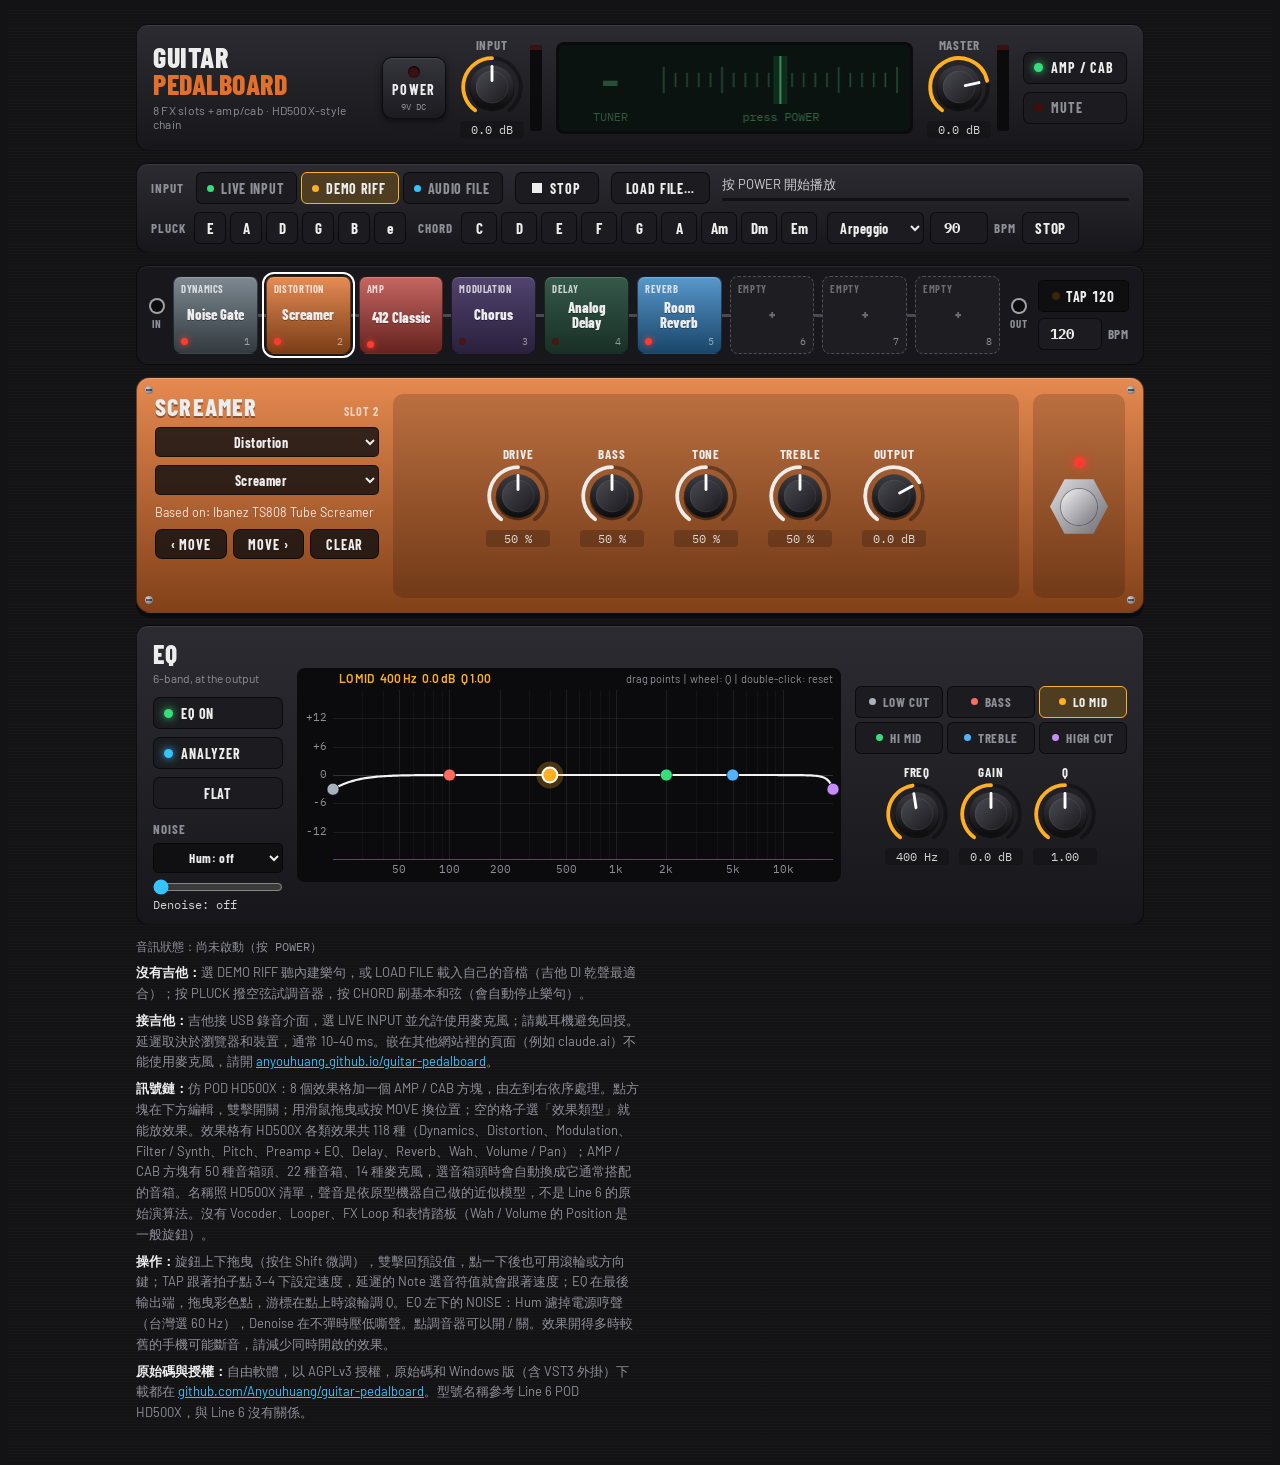
==== commit 37976622: "Update index.html" ====
--- a/index.html
+++ b/index.html
@@ -664,6 +664,7 @@
     <p><strong>接吉他：</strong>吉他接 USB 錄音介面，選 LIVE INPUT 並允許使用麥克風；請戴耳機避免回授。延遲取決於瀏覽器和裝置，通常 10–40 ms。嵌在其他網站裡的頁面（例如 claude.ai）不能使用麥克風，請開 <a href="https://anyouhuang.github.io/guitar-pedalboard/" target="_blank" rel="noopener">anyouhuang.github.io/guitar-pedalboard</a>。</p>
     <p><strong>訊號鏈：</strong>仿 POD HD500X：8 個效果格加一個 AMP / CAB 方塊，由左到右依序處理。點方塊在下方編輯，雙擊開關；用滑鼠拖曳或按 MOVE 換位置；空的格子選「效果類型」就能放效果。效果格有 HD500X 各類效果共 118 種（Dynamics、Distortion、Modulation、Filter / Synth、Pitch、Preamp + EQ、Delay、Reverb、Wah、Volume / Pan）；AMP / CAB 方塊有 50 種音箱頭、22 種音箱、14 種麥克風，選音箱頭時會自動換成它通常搭配的音箱。名稱照 HD500X 清單，聲音是依原型機器自己做的近似模型，不是 Line 6 的原始演算法。沒有 Vocoder、Looper、FX Loop 和表情踏板（Wah / Volume 的 Position 是一般旋鈕）。</p>
     <p><strong>操作：</strong>旋鈕上下拖曳（按住 Shift 微調），雙擊回預設值，點一下後也可用滾輪或方向鍵；TAP 跟著拍子點 3–4 下設定速度，延遲的 Note 選音符值就會跟著速度；EQ 在最後輸出端，拖曳彩色點，游標在點上時滾輪調 Q。EQ 左下的 NOISE：Hum 濾掉電源哼聲（台灣選 60 Hz），Denoise 在不彈時壓低嘶聲。點調音器可以開 / 關。效果開得多時較舊的手機可能斷音，請減少同時開啟的效果。</p>
+    <p><strong>原始碼與授權：</strong>自由軟體，以 AGPLv3 授權，原始碼和 Windows 版（含 VST3 外掛）下載都在 <a href="https://github.com/Anyouhuang/guitar-pedalboard" target="_blank" rel="noopener">github.com/Anyouhuang/guitar-pedalboard</a>。型號名稱參考 Line 6 POD HD500X，與 Line 6 沒有關係。</p>
   </footer>
 </div>
 
@@ -10517,7 +10518,7 @@
 
   setChordPattern(p) { this.chordPattern = clamp(p | 0, 0, 2); if (this.chordPattern === CHORD_PATTERNS.single) this.loopChord = this.nextLoopChord = -1; }
   setChordTempo(bpm) { this.chordTempo = clamp(bpm, 40, 240); }
-  /** Plays a chord with the current pattern; while looping, the new chord takes over on the next eighth note. */
+  /** Plays a chord with the current pattern; while looping, the new chord takes over on the next eighth note (strum loop: the next beat). */
   playChord(i) {
     if (!CHORDS[i]) return;
     if (this.chordPattern === CHORD_PATTERNS.single) { this.strum(i); return; }
@@ -10535,7 +10536,10 @@
     if (this.loopChord < 0) return;
     const stepLength = Math.max(1, Math.round((this.fs * 30) / this.chordTempo)); // eighth notes
     while (this.samplesToStep < n) {
-      if (this.nextLoopChord >= 0) { this.loopChord = this.nextLoopChord; this.nextLoopChord = -1; this.loopStep = 0; }
+      // a new chord takes over on the next eighth (the strum loop: on the next beat, so it stays on the beat)
+      if (this.nextLoopChord >= 0 && (this.chordPattern !== CHORD_PATTERNS.strumLoop || this.loopStep % 2 === 0)) {
+        this.loopChord = this.nextLoopChord; this.nextLoopChord = -1; this.loopStep = 0;
+      }
       this.playStep(CHORDS[this.loopChord], this.loopStep, this.samplesToStep);
       this.loopStep = (this.loopStep + 1) % 8;
       this.samplesToStep += stepLength;
@@ -10561,17 +10565,11 @@
       const s = step === 0 ? bass : step === 4 ? altBass : upper[step];
       if (step === 0) muteUnplayed();
       pluckAt(s, offset, step === 0 ? 0.3 : step === 4 ? 0.26 : 0.2);
-    } else {
-      // down, -, down, up, -, up, down, up
-      const kind = [1, 0, 1, 2, 0, 2, 1, 2][step];
-      if (kind === 1) {
-        muteUnplayed();
-        const spacing = Math.floor(0.009 * this.fs);
-        played.forEach((s, k) => pluckAt(s, offset + k * spacing, (step === 0 ? 0.19 : 0.16) * (1 - 0.04 * k)));
-      } else if (kind === 2) { // up-strums catch only the top four strings, lighter
-        const spacing = Math.floor(0.007 * this.fs);
-        played.slice(-4).reverse().forEach((s, k) => pluckAt(s, offset + k * spacing, 0.11));
-      }
+    } else if (step % 2 === 0) {
+      // one down-strum per beat (quarter notes), beat 1 a little stronger
+      muteUnplayed();
+      const spacing = Math.floor(0.009 * this.fs);
+      played.forEach((s, k) => pluckAt(s, offset + k * spacing, (step === 0 ? 0.19 : 0.16) * (1 - 0.04 * k)));
     }
   }
   /** Picking the demo riff or a file also starts it playing. */
@@ -10642,7 +10640,7 @@
 return { PI, dbToGain, gainToDb, clamp, Smoothed, f32, Biquad, OnePole, DcBlocker, DelayLine, OVERSAMPLER_COEFFS, Oversampler4x, NoiseGate, Distortion, CabSim, EQ_BANDS, defaultEq, Equalizer, MOD_TYPES, Modulation, Delay, Freeverb, ReverbFx, NUM_SLOTS, MAX_KNOBS, CATEGORY, CATEGORY_NAMES, CATEGORY_ORDER, ENGINE, UNIT, knobSpec, knob10, percent, decibels, levelDb, millis, hertz, freq, semitones, choice, DELAY_NOTE_NAMES, DELAY_NOTE_BEATS, REVERB_NOTE_NAMES, REVERB_NOTE_BEATS, model, knobSkew, knobFromNorm, knobToNorm, knobText, HUM_MODES, HumFilter, Denoiser, DynamicsFx, DYNAMICS_MODELS, ModFx, MOD_MODELS, FilterFx, FILTER_MODELS, PitchFx, PITCH_MODELS, EqFx, EQ_MODELS, DelayFx, DELAY_MODELS, VerbFx, VERB_MODELS, WahFx, WAH_MODELS, VolumeFx, VOLUME_MODELS, AmpFx, AMP_MODELS, CabFx, CAB_MODELS, MODELS, modelIndex, modelInfo, makeSlot, resolveTempo, AMPS, CABS, MAX_AMP_KNOBS, MAX_CAB_KNOBS, DEFAULT_CAB_KEY, ampIndex, cabIndex, defaultCabFor, makeAmp, defaultBoard, defaultParams, Slot, FxChain, PitchDetector, NOTE_NAMES, frequencyToNote, SpectrumAnalyzer, TapTempo, OPEN_STRINGS, fretHz, CHORD_PATTERNS, CHORD_PATTERN_NAMES, CHORDS, makeRng, PluckedString, renderDemoRiff, TestSignalPlayer };
 })();
 
-const WORKLET_SOURCE = "const DSP = (() => {\n// ---- dsp/core.js\nconst { PI, dbToGain, gainToDb, clamp, Smoothed, f32, Biquad, OnePole, DcBlocker, DelayLine, OVERSAMPLER_COEFFS, Oversampler4x } = (() => {\n// Guitar Pedalboard DSP, ported line for line from the C++ plugin (Source/DSP/*.h).\r\n// Runs inside the AudioWorklet (effects) and on the page (tuner, analyser, EQ curve).\r\n// web/test/compare.mjs checks it against reference renders from the C++ build.\r\n//\r\n// core.js: the building blocks every effect uses (Source/DSP/DspUtils.h).\r\n\r\nconst PI = Math.PI;\r\nconst FLT_EPS = 1.1920929e-7, FLT_MIN = 1.17549435e-38;\r\n\r\nconst dbToGain = (db) => Math.pow(10, db * 0.05);\r\nconst gainToDb = (g) => (g > 1e-9 ? 20 * Math.log10(g) : -180);\r\nconst clamp = (v, lo, hi) => (v < lo ? lo : v > hi ? hi : v);\r\n\r\n// ============================================================================\r\n// juce::SmoothedValue (linear or multiplicative), same stepping rules\r\nclass Smoothed {\r\n  constructor(initial = 0, multiplicative = false) {\r\n    this.current = this.target = initial;\r\n    this.countdown = 0;\r\n    this.stepsToTarget = 0;\r\n    this.step = 0;\r\n    this.multiplicative = multiplicative;\r\n  }\r\n  reset(sampleRate, seconds) { this.stepsToTarget = Math.floor(seconds * sampleRate); this.setCurrentAndTarget(this.target); }\r\n  setCurrentAndTarget(v) { this.target = this.current = v; this.countdown = 0; }\r\n  setTarget(v) {\r\n    const d = Math.abs(v - this.target);\r\n    if (d <= FLT_MIN || d <= FLT_EPS * Math.max(Math.abs(v), Math.abs(this.target))) return;\r\n    if (this.stepsToTarget <= 0) { this.setCurrentAndTarget(v); return; }\r\n    this.target = v;\r\n    this.countdown = this.stepsToTarget;\r\n    this.step = this.multiplicative\r\n      ? Math.exp((Math.log(Math.abs(this.target)) - Math.log(Math.abs(this.current))) / this.countdown)\r\n      : (this.target - this.current) / this.countdown;\r\n  }\r\n  isSmoothing() { return this.countdown > 0; }\r\n  next() {\r\n    if (this.countdown <= 0) return this.target;\r\n    if (--this.countdown > 0) {\r\n      if (this.multiplicative) this.current *= this.step; else this.current += this.step;\r\n    } else this.current = this.target;\r\n    return this.current;\r\n  }\r\n  skip(n) {\r\n    if (n >= this.countdown) { this.setCurrentAndTarget(this.target); return this.target; }\r\n    if (this.multiplicative) this.current *= Math.pow(this.step, n); else this.current += this.step * n;\r\n    this.countdown -= n;\r\n    return this.current;\r\n  }\r\n}\r\n\r\n// ============================================================================\r\n// RBJ biquad, transposed direct form II (coefficients rounded to float like the C++)\r\nconst f32 = Math.fround;\r\nclass Biquad {\r\n  constructor() { this.b0 = 1; this.b1 = 0; this.b2 = 0; this.a1 = 0; this.a2 = 0; this.z1 = 0; this.z2 = 0; }\r\n  reset() { this.z1 = this.z2 = 0; }\r\n  process(x) {\r\n    const y = this.b0 * x + this.z1;\r\n    this.z1 = this.b1 * x - this.a1 * y + this.z2;\r\n    this.z2 = this.b2 * x - this.a2 * y;\r\n    return y;\r\n  }\r\n  static prewarp(fs, fc, q) {\r\n    const w0 = (2 * PI * clamp(fc, 1, 0.49 * fs)) / fs;\r\n    return [Math.cos(w0), Math.sin(w0) / (2 * q)];\r\n  }\r\n  set(b0, b1, b2, a0, a1, a2) {\r\n    this.b0 = f32(b0 / a0); this.b1 = f32(b1 / a0); this.b2 = f32(b2 / a0);\r\n    this.a1 = f32(a1 / a0); this.a2 = f32(a2 / a0);\r\n  }\r\n  setLowPass(fs, fc, q) {\r\n    const [c, a] = Biquad.prewarp(fs, fc, q);\r\n    this.set((1 - c) * 0.5, 1 - c, (1 - c) * 0.5, 1 + a, -2 * c, 1 - a);\r\n  }\r\n  setHighPass(fs, fc, q) {\r\n    const [c, a] = Biquad.prewarp(fs, fc, q);\r\n    this.set((1 + c) * 0.5, -(1 + c), (1 + c) * 0.5, 1 + a, -2 * c, 1 - a);\r\n  }\r\n  setPeak(fs, fc, q, gainDb) {\r\n    const [c, a] = Biquad.prewarp(fs, fc, q);\r\n    const A = Math.pow(10, gainDb / 40);\r\n    this.set(1 + a * A, -2 * c, 1 - a * A, 1 + a / A, -2 * c, 1 - a / A);\r\n  }\r\n  setLowShelf(fs, fc, gainDb) {\r\n    const [c, a] = Biquad.prewarp(fs, fc, 0.70710678);\r\n    const A = Math.pow(10, gainDb / 40), k = 2 * Math.sqrt(A) * a;\r\n    this.set(A * ((A + 1) - (A - 1) * c + k), 2 * A * ((A - 1) - (A + 1) * c), A * ((A + 1) - (A - 1) * c - k),\r\n             (A + 1) + (A - 1) * c + k, -2 * ((A - 1) + (A + 1) * c), (A + 1) + (A - 1) * c - k);\r\n  }\r\n  setHighShelf(fs, fc, gainDb) {\r\n    const [c, a] = Biquad.prewarp(fs, fc, 0.70710678);\r\n    const A = Math.pow(10, gainDb / 40), k = 2 * Math.sqrt(A) * a;\r\n    this.set(A * ((A + 1) + (A - 1) * c + k), -2 * A * ((A - 1) + (A + 1) * c), A * ((A + 1) + (A - 1) * c - k),\r\n             (A + 1) - (A - 1) * c + k, 2 * ((A - 1) - (A + 1) * c), (A + 1) - (A - 1) * c - k);\r\n  }\r\n  /** Linear magnitude at `freq` (for drawing EQ curves). */\r\n  getMagnitude(freq, fs) {\r\n    const w = (-2 * PI * freq) / fs;\r\n    const c1 = Math.cos(w), s1 = Math.sin(w), c2 = Math.cos(2 * w), s2 = Math.sin(2 * w);\r\n    const nr = this.b0 + this.b1 * c1 + this.b2 * c2, ni = this.b1 * s1 + this.b2 * s2;\r\n    const dr = 1 + this.a1 * c1 + this.a2 * c2, di = this.a1 * s1 + this.a2 * s2;\r\n    return Math.sqrt((nr * nr + ni * ni) / (dr * dr + di * di));\r\n  }\r\n}\r\n\r\n// Topology-preserving one-pole filter\r\nclass OnePole {\r\n  constructor() { this.G = 0; this.s = 0; }\r\n  setCutoff(fs, fc) { const g = Math.tan((PI * clamp(fc, 1, 0.49 * fs)) / fs); this.G = f32(g / (1 + g)); }\r\n  reset() { this.s = 0; }\r\n  lowPass(x) { const v = (x - this.s) * this.G; const lp = v + this.s; this.s = lp + v; return lp; }\r\n  highPass(x) { return x - this.lowPass(x); }\r\n}\r\n\r\nclass DcBlocker {\r\n  constructor() { this.r = 0.999; this.x1 = 0; this.y1 = 0; }\r\n  prepare(fs) { this.r = f32(1 - (2 * PI * 10) / fs); this.reset(); }\r\n  reset() { this.x1 = this.y1 = 0; }\r\n  process(x) { const y = x - this.x1 + this.r * this.y1; this.x1 = x; this.y1 = y; return y; }\r\n}\r\n\r\n// Circular buffer with 4-point Hermite interpolation; read(d) = sample pushed d samples ago (d >= 1)\r\nclass DelayLine {\r\n  constructor() { this.buffer = new Float32Array(8); this.writePos = 0; }\r\n  prepare(maxDelaySamples) { this.buffer = new Float32Array(maxDelaySamples + 4); this.writePos = 0; }\r\n  reset() { this.buffer.fill(0); this.writePos = 0; }\r\n  getMaxDelay() { return this.buffer.length - 4; }\r\n  push(x) { this.buffer[this.writePos] = x; if (++this.writePos === this.buffer.length) this.writePos = 0; }\r\n  read(delay) {\r\n    delay = clamp(delay, 1, this.getMaxDelay());\r\n    const b = this.buffer, size = b.length, di = Math.floor(delay), frac = delay - di;\r\n    const at = (d) => { let i = this.writePos - d; while (i < 0) i += size; return b[i]; };\r\n    const xm1 = at(di - 1 < 1 ? 1 : di - 1), x0 = at(di), x1 = at(di + 1), x2 = at(di + 2);\r\n    const c1 = 0.5 * (x1 - xm1);\r\n    const c2 = xm1 - 2.5 * x0 + 2 * x1 - 0.5 * x2;\r\n    const c3 = 0.5 * (x2 - xm1) + 1.5 * (x0 - x1);\r\n    return ((c3 * frac + c2) * frac + c1) * frac + x0;\r\n  }\r\n}\r\n\r\n// ============================================================================\r\n// juce::dsp::Oversampling (2 stages of polyphase IIR half-band = 4x), same structure.\r\n// Coefficients come from JUCE's FilterDesign (exported by the C++ test).\r\nconst OVERSAMPLER_COEFFS = {\r\n  up: [[0.0457281470, 0.332501113, 0.663202047, 0.933855832, 0.168087542, 0.504485726, 0.803780854],\r\n       [0.0542307794, 0.398796976, 0.862917840, 0.199699581, 0.621096849]],\r\n  down: [[0.0542175248, 0.383087337, 0.748720944, 0.196797967, 0.573136389, 0.914293706],\r\n         [0.0707659498, 0.513167560, 0.257853091, 0.817317367]],\r\n};\r\n\r\nclass PolyphaseStage {\r\n  constructor(up, down) {\r\n    this.up = Float32Array.from(up); this.down = Float32Array.from(down);\r\n    this.v1Up = new Float32Array(this.up.length); this.v1Down = new Float32Array(this.down.length);\r\n    this.delayDown = 0;\r\n  }\r\n  reset() { this.v1Up.fill(0); this.v1Down.fill(0); this.delayDown = 0; }\r\n  processUp(input, n, out) {\r\n    const c = this.up, v = this.v1Up, stages = c.length, direct = stages - (stages >> 1);\r\n    for (let i = 0; i < n; ++i) {\r\n      let x = input[i];\r\n      for (let k = 0; k < direct; ++k) { const y = c[k] * x + v[k]; v[k] = x - c[k] * y; x = y; }\r\n      out[i << 1] = x;\r\n      x = input[i];\r\n      for (let k = direct; k < stages; ++k) { const y = c[k] * x + v[k]; v[k] = x - c[k] * y; x = y; }\r\n      out[(i << 1) + 1] = x;\r\n    }\r\n  }\r\n  processDown(buffer, n, out) {\r\n    const c = this.down, v = this.v1Down, stages = c.length, direct = stages - (stages >> 1);\r\n    let delay = this.delayDown;\r\n    for (let i = 0; i < n; ++i) {\r\n      let x = buffer[i << 1];\r\n      for (let k = 0; k < direct; ++k) { const y = c[k] * x + v[k]; v[k] = x - c[k] * y; x = y; }\r\n      const directOut = x;\r\n      x = buffer[(i << 1) + 1];\r\n      for (let k = direct; k < stages; ++k) { const y = c[k] * x + v[k]; v[k] = x - c[k] * y; x = y; }\r\n      out[i] = (delay + directOut) * 0.5;\r\n      delay = x;\r\n    }\r\n    this.delayDown = delay;\r\n  }\r\n}\r\n\r\nclass Oversampler4x {\r\n  constructor(maxBlock) {\r\n    const k = OVERSAMPLER_COEFFS;\r\n    this.stages = [new PolyphaseStage(k.up[0], k.down[0]), new PolyphaseStage(k.up[1], k.down[1])];\r\n    this.buf2 = new Float32Array(maxBlock * 2);\r\n    this.buf4 = new Float32Array(maxBlock * 4);\r\n  }\r\n  reset() { for (const s of this.stages) s.reset(); }\r\n  /** Returns the 4x buffer (process it in place, then call down()). */\r\n  up(input, n) {\r\n    this.stages[0].processUp(input, n, this.buf2);\r\n    this.stages[1].processUp(this.buf2, n * 2, this.buf4);\r\n    return this.buf4;\r\n  }\r\n  down(output, n) {\r\n    this.stages[1].processDown(this.buf4, n * 2, this.buf2);\r\n    this.stages[0].processDown(this.buf2, n, output);\r\n  }\r\n}\r\n\r\n\nreturn { PI, dbToGain, gainToDb, clamp, Smoothed, f32, Biquad, OnePole, DcBlocker, DelayLine, OVERSAMPLER_COEFFS, Oversampler4x };\n})();\n// ---- dsp/engines.js\nconst { NoiseGate, Distortion, CabSim, EQ_BANDS, defaultEq, Equalizer, MOD_TYPES, Modulation, Delay, Freeverb, ReverbFx } = (() => {\n// The first effect engines: noise gate, the 15 distortion models, cab sim, EQ, and the original\r\n// modulation / delay / reverb (Source/DSP/NoiseGate.h, Distortion.h, CabSim.h, Equalizer.h, Modulation.h, Delay.h, ReverbFx.h).\r\n\r\n// ============================================================================\r\nclass NoiseGate {\r\n  prepare(sampleRate) {\r\n    this.fs = sampleRate;\r\n    this.envDecay = Math.exp(-1 / (0.03 * this.fs));\r\n    this.attackCoef = Math.exp(-1 / (0.0005 * this.fs));\r\n    this.holdSamples = Math.floor(0.04 * this.fs);\r\n    this.setParameters(-65, 60);\r\n    this.reset();\r\n  }\r\n  reset() { this.env = 0; this.gain = 0; this.holdCounter = 0; this.isOpen = false; }\r\n  setParameters(thresholdDb, releaseMs) {\r\n    this.openThreshold = dbToGain(thresholdDb);\r\n    this.closeThreshold = this.openThreshold * 0.5;\r\n    this.releaseCoef = Math.exp(-1 / (Math.max(1, releaseMs) * 0.001 * this.fs));\r\n  }\r\n  process(data, n) {\r\n    for (let i = 0; i < n; ++i) {\r\n      const x = data[i], a = Math.abs(x);\r\n      this.env = a > this.env ? a : this.env * this.envDecay;\r\n      if (this.env >= this.openThreshold) { this.isOpen = true; this.holdCounter = this.holdSamples; }\r\n      else if (this.isOpen) {\r\n        if (this.env >= this.closeThreshold) this.holdCounter = this.holdSamples;\r\n        else if (this.holdCounter > 0) --this.holdCounter;\r\n        else this.isOpen = false;\r\n      }\r\n      const target = this.isOpen ? 1 : 0;\r\n      const coef = target > this.gain ? this.attackCoef : this.releaseCoef;\r\n      this.gain = target + coef * (this.gain - target);\r\n      data[i] = x * this.gain;\r\n    }\r\n  }\r\n}\r\n\r\n// ============================================================================\r\n// Distortion: the POD HD500X's 15 distortion models (Source/DSP/Distortion.h)\r\nconst shape = {\r\n  taper: (x01, k) => (Math.exp(k * x01) - 1) / (Math.exp(k) - 1),\r\n  diode: (x) => x / Math.pow(1 + Math.pow(Math.abs(x), 2.5), 0.4),\r\n  asym: (x, bias) => Math.tanh(x + bias) - Math.tanh(bias),\r\n  tube: (x) => (x >= 0 ? Math.tanh(x) : 0.7 * Math.tanh(x / 0.7)),\r\n  eqDb: (percent, range) => (percent - 50) * (range / 50),\r\n};\r\nconst NO_TRIM = [0, 0, 0, 0, 0];\r\n\r\nclass DriveModel {\r\n  prepare(baseRate, overRate) {\r\n    this.fs = baseRate; this.os = overRate;\r\n    this.gain = this.gain || new Smoothed(1, true);\r\n    this.level = this.level || new Smoothed(1);\r\n    this.gain.reset(this.os, 0.05);\r\n    this.level.reset(this.fs, 0.05);\r\n    this.dc = new DcBlocker(); this.dc.prepare(this.fs);\r\n    this.eqBass = new Biquad(); this.eqMid = new Biquad(); this.eqTreble = new Biquad();\r\n    this.loudnessTrim = this.loudnessTrim || NO_TRIM;\r\n  }\r\n  reset() {\r\n    this.gain.setCurrentAndTarget(this.gain.target);\r\n    this.level.setCurrentAndTarget(this.level.target);\r\n    this.dc.reset(); this.eqBass.reset(); this.eqMid.reset(); this.eqTreble.reset();\r\n  }\r\n  static drive01(k) { return f32(k[0] / 100); }\r\n  setEqAndOutput(drivePercent, bassPercent, midPercent, treblePercent, outputDb, makeup) {\r\n    this.eqBass.setLowShelf(this.fs, 120, shape.eqDb(bassPercent, 12));\r\n    this.eqMid.setPeak(this.fs, 800, 0.8, shape.eqDb(midPercent, 12));\r\n    this.eqTreble.setHighShelf(this.fs, 3000, shape.eqDb(treblePercent, 12));\r\n    const d = clamp(drivePercent / 25, 0, 4), i = Math.min(Math.floor(d), 3), t = this.loudnessTrim;\r\n    const trimDb = t[i] + (t[i + 1] - t[i]) * (d - i);\r\n    this.level.setTarget(f32(f32(dbToGain(outputDb + trimDb)) * makeup));\r\n  }\r\n  finish(x, n) {\r\n    const dc = this.dc, b = this.eqBass, m = this.eqMid, t = this.eqTreble, level = this.level;\r\n    for (let i = 0; i < n; ++i) x[i] = t.process(m.process(b.process(dc.process(x[i])))) * level.next();\r\n  }\r\n}\r\nconst onePoles = (count) => Array.from({ length: count }, () => new OnePole());\r\n\r\nclass TubeDriveModel extends DriveModel {\r\n  setParameters(k) {\r\n    [this.inputHp, this.coupling, this.bandLimit, this.post] = this.f ||= onePoles(4);\r\n    this.gain.setTarget(f32(2 + 90 * shape.taper(DriveModel.drive01(k), 3)));\r\n    this.inputHp.setCutoff(this.os, 110); this.coupling.setCutoff(this.os, 40);\r\n    this.bandLimit.setCutoff(this.os, 7000); this.post.setCutoff(this.fs, 6500);\r\n    this.setEqAndOutput(k[0], k[1], k[2], k[3], k[4], 0.16);\r\n  }\r\n  reset() { super.reset(); for (const f of this.f) f.reset(); }\r\n  processOversampled(x, n) {\r\n    const g = this.gain, hp = this.inputHp, c = this.coupling, bl = this.bandLimit;\r\n    for (let i = 0; i < n; ++i) {\r\n      const s1 = shape.tube(g.next() * hp.highPass(x[i]));\r\n      x[i] = bl.lowPass(shape.tube(2.2 * c.highPass(s1)));\r\n    }\r\n  }\r\n  processBase(x, n) { for (let i = 0; i < n; ++i) x[i] = this.post.lowPass(x[i]); this.finish(x, n); }\r\n}\r\n\r\nclass ScreamerModel extends DriveModel {\r\n  setParameters(k) {\r\n    [this.clipHp, this.feedbackCap, this.toneLp] = this.f ||= onePoles(3);\r\n    const rd = 500e3 * f32(shape.taper(DriveModel.drive01(k), 3));\r\n    this.gain.setTarget(f32(1 + (51e3 + rd) / 4.7e3));\r\n    this.clipHp.setCutoff(this.os, 720);\r\n    this.feedbackCap.setCutoff(this.os, 1 / (2 * PI * (51e3 + rd) * 51e-12));\r\n    this.toneLp.setCutoff(this.fs, 723);\r\n    const t = f32(k[2] / 100);\r\n    this.treble = f32(0.05 + 1.6 * t * t);\r\n    this.setEqAndOutput(k[0], k[1], 50, k[3], k[4], 0.32);\r\n  }\r\n  reset() { super.reset(); for (const f of this.f) f.reset(); }\r\n  processOversampled(x, n) {\r\n    const g = this.gain, hp = this.clipHp, cap = this.feedbackCap;\r\n    for (let i = 0; i < n; ++i) {\r\n      const v = cap.lowPass(g.next() * hp.highPass(x[i]));\r\n      x[i] += 0.6 * Math.tanh(v * (1 / 0.6));\r\n    }\r\n  }\r\n  processBase(x, n) {\r\n    const lp = this.toneLp, treble = this.treble;\r\n    for (let i = 0; i < n; ++i) { const low = lp.lowPass(x[i]); x[i] = low + treble * (x[i] - low); }\r\n    this.finish(x, n);\r\n  }\r\n}\r\n\r\nclass OverdriveModel extends DriveModel {\r\n  setParameters(k) {\r\n    [this.gainHp, this.opAmp, this.bandLimit, this.post] = this.f ||= onePoles(4);\r\n    const g = f32(1 + (1e6 * f32(shape.taper(DriveModel.drive01(k), 3.5))) / 4.7e3);\r\n    this.gain.setTarget(g);\r\n    this.gainHp.setCutoff(this.os, 720);\r\n    this.opAmp.setCutoff(this.os, Math.min(20000, 1e6 / g));\r\n    this.bandLimit.setCutoff(this.os, 12000);\r\n    this.post.setCutoff(this.fs, 7000);\r\n    this.setEqAndOutput(k[0], k[1], k[2], k[3], k[4], 0.23);\r\n  }\r\n  reset() { super.reset(); for (const f of this.f) f.reset(); }\r\n  processOversampled(x, n) {\r\n    const g = this.gain, hp = this.gainHp, op = this.opAmp, bl = this.bandLimit;\r\n    for (let i = 0; i < n; ++i) {\r\n      const v = op.lowPass(x[i] + (g.next() - 1) * hp.highPass(x[i]));\r\n      x[i] = bl.lowPass(0.55 * shape.diode(v * (1 / 0.55)));\r\n    }\r\n  }\r\n  processBase(x, n) { for (let i = 0; i < n; ++i) x[i] = this.post.lowPass(x[i]); this.finish(x, n); }\r\n}\r\n\r\nclass ClassicDistModel extends DriveModel {\r\n  setParameters(k) {\r\n    [this.leg1, this.leg2, this.opAmp, this.filter] = this.f ||= onePoles(4);\r\n    const rd = f32(100e3 * f32(shape.taper(DriveModel.drive01(k), 4)));\r\n    this.gain.setTarget(f32(rd / 1000 + 0.001));\r\n    this.leg1.setCutoff(this.os, 60.5);\r\n    this.leg2.setCutoff(this.os, 1539);\r\n    this.opAmp.setCutoff(this.os, Math.min(20000, 1e6 / (1 + rd / 43.4)));\r\n    const rf = 100e3 * f32(shape.taper(f32(k[2] / 100), 3));\r\n    this.filter.setCutoff(this.fs, 1 / (2 * PI * (1.5e3 + rf) * 3.3e-9));\r\n    this.setEqAndOutput(k[0], k[1], 50, k[3], k[4], 0.19);\r\n  }\r\n  reset() { super.reset(); for (const f of this.f) f.reset(); }\r\n  processOversampled(x, n) {\r\n    const g = this.gain, l1 = this.leg1, l2 = this.leg2, op = this.opAmp;\r\n    for (let i = 0; i < n; ++i) {\r\n      const rd = 1000 * (g.next() - 0.001);\r\n      const v = x[i] + rd * (l1.highPass(x[i]) * (1 / 560) + l2.highPass(x[i]) * (1 / 47));\r\n      x[i] = 0.55 * shape.diode(op.lowPass(v) * (1 / 0.55));\r\n    }\r\n  }\r\n  processBase(x, n) { for (let i = 0; i < n; ++i) x[i] = this.filter.lowPass(x[i]); this.finish(x, n); }\r\n}\r\n\r\nclass HeavyDistModel extends DriveModel {\r\n  setParameters(k) {\r\n    [this.tight, this.interHp, this.interLp, this.bandLimit] = this.f ||= onePoles(4);\r\n    [this.preMid, this.fizz, this.scoop] = this.b ||= [new Biquad(), new Biquad(), new Biquad()];\r\n    this.gain.setTarget(f32(15 + 600 * shape.taper(DriveModel.drive01(k), 3)));\r\n    this.tight.setCutoff(this.os, 140);\r\n    this.preMid.setPeak(this.os, 900, 0.8, 8);\r\n    this.interHp.setCutoff(this.os, 220);\r\n    this.interLp.setCutoff(this.os, 6000);\r\n    this.bandLimit.setCutoff(this.os, 9000);\r\n    this.fizz.setLowPass(this.fs, 7000, 0.707);\r\n    this.scoop.setPeak(this.fs, 650, 0.9, -5);\r\n    this.setEqAndOutput(k[0], k[1], k[2], k[3], k[4], 0.1);\r\n  }\r\n  reset() { super.reset(); for (const f of this.f) f.reset(); for (const b of this.b) b.reset(); }\r\n  processOversampled(x, n) {\r\n    const g = this.gain, tight = this.tight, pre = this.preMid, ih = this.interHp, il = this.interLp, bl = this.bandLimit;\r\n    for (let i = 0; i < n; ++i) {\r\n      const s1 = Math.tanh(g.next() * pre.process(tight.highPass(x[i])));\r\n      x[i] = bl.lowPass(shape.diode(4 * il.lowPass(ih.highPass(s1))));\r\n    }\r\n  }\r\n  processBase(x, n) { for (let i = 0; i < n; ++i) x[i] = this.scoop.process(this.fizz.process(x[i])); this.finish(x, n); }\r\n}\r\n\r\nclass ColorDriveModel extends DriveModel {\r\n  setParameters(k) {\r\n    [this.inputHp, this.bandLimit, this.post] = this.f ||= onePoles(3);\r\n    this.gain.setTarget(f32(2 + 300 * shape.taper(DriveModel.drive01(k), 3.5)));\r\n    this.inputHp.setCutoff(this.os, 45); this.bandLimit.setCutoff(this.os, 8000); this.post.setCutoff(this.fs, 7500);\r\n    this.setEqAndOutput(k[0], k[1], k[2], k[3], k[4], 0.12);\r\n  }\r\n  reset() { super.reset(); for (const f of this.f) f.reset(); }\r\n  processOversampled(x, n) {\r\n    const g = this.gain, hp = this.inputHp, bl = this.bandLimit;\r\n    for (let i = 0; i < n; ++i) x[i] = bl.lowPass(Math.tanh(1.8 * shape.asym(g.next() * hp.highPass(x[i]), 0.35)));\r\n  }\r\n  processBase(x, n) { for (let i = 0; i < n; ++i) x[i] = this.post.lowPass(x[i]); this.finish(x, n); }\r\n}\r\n\r\nclass BuzzSawModel extends DriveModel {\r\n  setParameters(k) {\r\n    [this.inputHp, this.bandLimit, this.post] = this.f ||= onePoles(3);\r\n    this.horn ||= new Biquad();\r\n    this.gain.setTarget(f32(20 + 500 * shape.taper(DriveModel.drive01(k), 3)));\r\n    this.inputHp.setCutoff(this.os, 300); this.bandLimit.setCutoff(this.os, 6000);\r\n    this.horn.setPeak(this.fs, 1300, 1.5, 6); this.post.setCutoff(this.fs, 4500);\r\n    this.setEqAndOutput(k[0], k[1], k[2], k[3], k[4], 0.092);\r\n  }\r\n  reset() { super.reset(); for (const f of this.f) f.reset(); this.horn.reset(); }\r\n  processOversampled(x, n) {\r\n    const g = this.gain, hp = this.inputHp, bl = this.bandLimit;\r\n    for (let i = 0; i < n; ++i) {\r\n      const v = g.next() * hp.highPass(x[i]);\r\n      const gated = v > 0.25 ? v - 0.25 : v < -0.25 ? v + 0.25 : 0;\r\n      const y = gated >= 0 ? Math.tanh(2.5 * gated) : 0.6 * Math.tanh(gated * (2.5 / 0.6));\r\n      x[i] = bl.lowPass(y);\r\n    }\r\n  }\r\n  processBase(x, n) { for (let i = 0; i < n; ++i) x[i] = this.post.lowPass(this.horn.process(x[i])); this.finish(x, n); }\r\n}\r\n\r\nclass FacialFuzzModel extends DriveModel {\r\n  setParameters(k) {\r\n    [this.pickupLoad, this.inputHp, this.bandLimit, this.post] = this.f ||= onePoles(4);\r\n    this.gain.setTarget(f32(3 + 250 * shape.taper(DriveModel.drive01(k), 2.5)));\r\n    this.pickupLoad.setCutoff(this.os, 4500); this.inputHp.setCutoff(this.os, 70); this.bandLimit.setCutoff(this.os, 7000);\r\n    this.attack = f32(Math.exp(-1 / (0.002 * this.os)));\r\n    this.release = f32(Math.exp(-1 / (0.1 * this.os)));\r\n    this.post.setCutoff(this.fs, 5000);\r\n    this.setEqAndOutput(k[0], k[1], k[2], k[3], k[4], 0.12);\r\n  }\r\n  reset() { super.reset(); for (const f of this.f) f.reset(); this.env = 0; }\r\n  processOversampled(x, n) {\r\n    const g = this.gain, load = this.pickupLoad, hp = this.inputHp, bl = this.bandLimit, attack = this.attack, release = this.release;\r\n    let env = this.env;\r\n    for (let i = 0; i < n; ++i) {\r\n      const v = g.next() * hp.highPass(load.lowPass(x[i]));\r\n      const a = Math.abs(v);\r\n      env = f32(a + (a > env ? attack : release) * (env - a));\r\n      const bias = 0.15 + (0.25 * env) / (1 + env);\r\n      x[i] = bl.lowPass(Math.tanh(1.6 * shape.asym(v, bias)));\r\n    }\r\n    this.env = env;\r\n  }\r\n  processBase(x, n) { for (let i = 0; i < n; ++i) x[i] = this.post.lowPass(x[i]); this.finish(x, n); }\r\n}\r\n\r\nclass JumboFuzzModel extends DriveModel {\r\n  setParameters(k) {\r\n    [this.inputHp, this.bandLimit, this.dark, this.bright] = this.f ||= onePoles(4);\r\n    this.gain.setTarget(f32(10 + 900 * shape.taper(DriveModel.drive01(k), 3)));\r\n    this.inputHp.setCutoff(this.os, 120); this.bandLimit.setCutoff(this.os, 8000);\r\n    this.dark.setCutoff(this.fs, 700); this.bright.setCutoff(this.fs, 1100);\r\n    this.setEqAndOutput(k[0], k[1], k[2], k[3], k[4], 0.17);\r\n  }\r\n  reset() { super.reset(); for (const f of this.f) f.reset(); }\r\n  processOversampled(x, n) {\r\n    const g = this.gain, hp = this.inputHp, bl = this.bandLimit;\r\n    for (let i = 0; i < n; ++i) x[i] = bl.lowPass(Math.tanh(3 * shape.asym(g.next() * hp.highPass(x[i]), 0.3)));\r\n  }\r\n  processBase(x, n) {\r\n    for (let i = 0; i < n; ++i) x[i] = 0.45 * this.dark.lowPass(x[i]) + 0.55 * 1.3 * this.bright.highPass(x[i]);\r\n    this.finish(x, n);\r\n  }\r\n}\r\n\r\nclass FuzzPiModel extends DriveModel {\r\n  setParameters(k) {\r\n    [this.inputHp, this.stage1Lp, this.interHp, this.stage2Lp, this.toneLp, this.toneHp] = this.f ||= onePoles(6);\r\n    this.gain.setTarget(f32(1 + 80 * shape.taper(DriveModel.drive01(k), 3)));\r\n    this.inputHp.setCutoff(this.os, 90); this.stage1Lp.setCutoff(this.os, 2800);\r\n    this.interHp.setCutoff(this.os, 120); this.stage2Lp.setCutoff(this.os, 3200);\r\n    this.toneLp.setCutoff(this.fs, 723); this.toneHp.setCutoff(this.fs, 1850);\r\n    this.setEqAndOutput(k[0], k[1], k[2], k[3], k[4], 0.25);\r\n  }\r\n  reset() { super.reset(); for (const f of this.f) f.reset(); }\r\n  processOversampled(x, n) {\r\n    const g = this.gain, hp = this.inputHp, l1 = this.stage1Lp, ih = this.interHp, l2 = this.stage2Lp;\r\n    for (let i = 0; i < n; ++i) {\r\n      const s1 = Math.tanh(g.next() * 4 * hp.highPass(x[i]));\r\n      x[i] = l2.lowPass(Math.tanh(18 * ih.highPass(l1.lowPass(s1))));\r\n    }\r\n  }\r\n  processBase(x, n) {\r\n    for (let i = 0; i < n; ++i) x[i] = 0.5 * this.toneLp.lowPass(x[i]) + 0.5 * this.toneHp.highPass(x[i]);\r\n    this.finish(x, n);\r\n  }\r\n}\r\n\r\nclass JetFuzzModel extends DriveModel {\r\n  setParameters(k) {\r\n    [this.inputHp, this.bandLimit, this.tone] = this.f ||= onePoles(3);\r\n    this.stages ||= new Float32Array(6);\r\n    this.gain.setTarget(f32(10 + 500 * shape.taper(DriveModel.drive01(k), 3)));\r\n    this.inputHp.setCutoff(this.os, 100); this.bandLimit.setCutoff(this.os, 6000);\r\n    this.feedback = f32((0.85 * k[1]) / 100);\r\n    this.tone.setCutoff(this.fs, 800 * Math.pow(12, k[2] / 100));\r\n    this.rate = k[3];\r\n    this.setEqAndOutput(k[0], 50, 50, 50, k[4], 0.15);\r\n  }\r\n  reset() { super.reset(); for (const f of this.f) f.reset(); this.stages.fill(0); this.last = 0; this.phase = 0; }\r\n  processOversampled(x, n) {\r\n    const g = this.gain, hp = this.inputHp, bl = this.bandLimit;\r\n    for (let i = 0; i < n; ++i) x[i] = bl.lowPass(shape.diode(g.next() * hp.highPass(x[i])));\r\n  }\r\n  processBase(x, n) {\r\n    const increment = this.rate / this.fs, st = this.stages, fb = this.feedback, tone = this.tone;\r\n    for (let i = 0; i < n; ++i) {\r\n      const lfo = Math.sin(2 * PI * this.phase);\r\n      this.phase += increment;\r\n      if (this.phase >= 1) this.phase -= 1;\r\n      const fc = 1000 * Math.pow(4, 0.8 * lfo), t = Math.tan((PI * fc) / this.fs), a = f32((t - 1) / (t + 1));\r\n      let v = f32(x[i] + fb * this.last);\r\n      for (let s = 0; s < 6; ++s) { const y = f32(a * v + st[s]); st[s] = v - a * y; v = y; }\r\n      this.last = v;\r\n      x[i] = tone.lowPass(0.5 * (x[i] + v));\r\n    }\r\n    this.finish(x, n);\r\n  }\r\n}\r\n\r\nclass Line6DriveModel extends DriveModel {\r\n  setParameters(k) {\r\n    [this.inputHp, this.midPush, this.bandLimit] = this.f ||= onePoles(3);\r\n    this.gain.setTarget(f32(3 + 250 * shape.taper(DriveModel.drive01(k), 3)));\r\n    const m = f32(k[2] / 100);\r\n    this.fuzzWeight = f32(Math.max(0, 1 - 2 * m));\r\n    this.modernWeight = f32(1 - Math.abs(2 * m - 1));\r\n    this.gritWeight = f32(Math.max(0, 2 * m - 1));\r\n    this.inputHp.setCutoff(this.os, 80); this.midPush.setCutoff(this.os, 600); this.bandLimit.setCutoff(this.os, 7500);\r\n    this.setEqAndOutput(k[0], k[1], 50, k[3], k[4], 0.12);\r\n  }\r\n  reset() { super.reset(); for (const f of this.f) f.reset(); }\r\n  processOversampled(x, n) {\r\n    const gs = this.gain, hp = this.inputHp, mp = this.midPush, bl = this.bandLimit;\r\n    const wf = this.fuzzWeight, wm = this.modernWeight, wg = this.gritWeight, d25 = shape.diode(0.25);\r\n    for (let i = 0; i < n; ++i) {\r\n      const g = gs.next();\r\n      const v = hp.highPass(x[i]) + wm * 1.5 * mp.highPass(x[i]);\r\n      const fuzz = Math.tanh(2.5 * shape.asym(4 * g * v, 0.3));\r\n      const modern = shape.diode(1.5 * g * v);\r\n      const grit = shape.diode(2 * g * v + 0.25) - d25;\r\n      x[i] = bl.lowPass(0.9 * wf * fuzz + wm * modern + wg * grit);\r\n    }\r\n  }\r\n  processBase(x, n) { this.finish(x, n); }\r\n}\r\n\r\nclass Line6DistModel extends DriveModel {\r\n  setParameters(k) {\r\n    [this.tight, this.interLp, this.bandLimit] = this.f ||= onePoles(3);\r\n    [this.body, this.fizz] = this.b ||= [new Biquad(), new Biquad()];\r\n    this.gain.setTarget(f32(20 + 1200 * shape.taper(DriveModel.drive01(k), 3)));\r\n    this.tight.setCutoff(this.os, 250); this.interLp.setCutoff(this.os, 7000); this.bandLimit.setCutoff(this.os, 10000);\r\n    this.body.setLowShelf(this.fs, 110, 6); this.fizz.setLowPass(this.fs, 6500, 0.707);\r\n    this.setEqAndOutput(k[0], k[1], k[2], k[3], k[4], 0.094);\r\n  }\r\n  reset() { super.reset(); for (const f of this.f) f.reset(); for (const b of this.b) b.reset(); }\r\n  processOversampled(x, n) {\r\n    const g = this.gain, tight = this.tight, il = this.interLp, bl = this.bandLimit;\r\n    for (let i = 0; i < n; ++i) {\r\n      const s1 = shape.asym(g.next() * tight.highPass(x[i]), 0.2);\r\n      x[i] = bl.lowPass(shape.diode(3 * il.lowPass(s1)));\r\n    }\r\n  }\r\n  processBase(x, n) { for (let i = 0; i < n; ++i) x[i] = this.fizz.process(this.body.process(x[i])); this.finish(x, n); }\r\n}\r\n\r\nclass SubOctaveFuzzModel extends DriveModel {\r\n  setParameters(k) {\r\n    [this.inputHp, this.track1, this.track2, this.subLp, this.bandLimit, this.post] = this.f ||= onePoles(6);\r\n    this.gain.setTarget(f32(5 + 200 * shape.taper(DriveModel.drive01(k), 3)));\r\n    this.inputHp.setCutoff(this.os, 90); this.track1.setCutoff(this.os, 700); this.track2.setCutoff(this.os, 700);\r\n    this.subLp.setCutoff(this.os, 2500); this.bandLimit.setCutoff(this.os, 7000);\r\n    this.envAttack = f32(Math.exp(-1 / (0.003 * this.os)));\r\n    this.envRelease = f32(Math.exp(-1 / (0.06 * this.os)));\r\n    this.sub = f32(k[2] / 100);\r\n    this.post.setCutoff(this.fs, 6000);\r\n    this.setEqAndOutput(k[0], k[1], 50, k[3], k[4], 0.17);\r\n  }\r\n  reset() { super.reset(); for (const f of this.f) f.reset(); this.env = 0; this.high = false; this.flip1 = this.flip2 = 1; }\r\n  processOversampled(x, n) {\r\n    const g = this.gain, hp = this.inputHp, t1 = this.track1, t2 = this.track2, sl = this.subLp, bl = this.bandLimit;\r\n    const attack = this.envAttack, release = this.envRelease, sub = this.sub;\r\n    let env = this.env;\r\n    for (let i = 0; i < n; ++i) {\r\n      const inp = hp.highPass(x[i]);\r\n      const a = Math.abs(inp);\r\n      env = f32(a + (a > env ? attack : release) * (env - a));\r\n      const tracked = t2.lowPass(t1.lowPass(inp));\r\n      const threshold = f32(0.1 * env);\r\n      if (!this.high && tracked > threshold) {\r\n        this.high = true;\r\n        this.flip1 = -this.flip1;\r\n        if (this.flip1 > 0) this.flip2 = -this.flip2;\r\n      } else if (this.high && tracked < -threshold) this.high = false;\r\n      const octaves = sl.lowPass(2 * env * (0.7 * this.flip1 + 0.5 * this.flip2));\r\n      const fuzz = Math.tanh(g.next() * inp);\r\n      x[i] = bl.lowPass(fuzz + sub * octaves);\r\n    }\r\n    this.env = env;\r\n  }\r\n  processBase(x, n) { for (let i = 0; i < n; ++i) x[i] = this.post.lowPass(x[i]); this.finish(x, n); }\r\n}\r\n\r\nclass OctaveFuzzModel extends DriveModel {\r\n  setParameters(k) {\r\n    [this.inputHp, this.transformer, this.bandLimit, this.post] = this.f ||= onePoles(4);\r\n    this.gain.setTarget(f32(2 + 40 * shape.taper(DriveModel.drive01(k), 2.5)));\r\n    this.inputHp.setCutoff(this.os, 150); this.transformer.setCutoff(this.os, 30);\r\n    this.bandLimit.setCutoff(this.os, 6000); this.post.setCutoff(this.fs, 5000);\r\n    this.setEqAndOutput(k[0], k[1], k[2], k[3], k[4], 0.14);\r\n  }\r\n  reset() { super.reset(); for (const f of this.f) f.reset(); }\r\n  processOversampled(x, n) {\r\n    const g = this.gain, hp = this.inputHp, tr = this.transformer, bl = this.bandLimit;\r\n    for (let i = 0; i < n; ++i) {\r\n      const v = Math.tanh(g.next() * hp.highPass(x[i]));\r\n      x[i] = bl.lowPass(Math.tanh(6 * tr.highPass(Math.abs(v))));\r\n    }\r\n  }\r\n  processBase(x, n) { for (let i = 0; i < n; ++i) x[i] = this.post.lowPass(x[i]); this.finish(x, n); }\r\n}\r\n\r\n/** dB added at 0, 25, 50, 75, 100 % drive, per model (same table as the C++). */\r\nconst LOUDNESS_TRIMS = [\r\n  [8.1, 2.4, 0.0, -1.2, -1.8], [2.5, 1.2, -0.1, -1.1, -2.0], [14.1, 3.2, 0.1, -1.2, -1.9], [16.1, 1.4, 0.1, -0.3, -0.4],\r\n  [2.2, 1.3, 1.0, 0.9, 0.9], [11.3, 2.4, 0.2, -0.7, -1.1], [3.3, 1.2, 0.3, -0.2, -0.3], [9.9, 2.0, 0.4, -0.3, -0.6],\r\n  [3.0, 0.3, -0.2, -0.3, -0.4], [2.0, 0.5, 0.2, 0.1, 0.1], [7.4, 2.9, 1.4, 0.6, 0.4], [4.6, -0.5, -1.7, -2.3, -2.5],\r\n  [1.6, -0.1, -0.4, -0.5, -0.5], [5.9, 0.6, -1.9, -3.2, -3.9], [7.0, 3.0, 0.8, -0.4, -0.8],\r\n].map((row) => row.map(f32));\r\nconst DRIVE_MODEL_CLASSES = [TubeDriveModel, ScreamerModel, OverdriveModel, ClassicDistModel, HeavyDistModel, ColorDriveModel,\r\n  BuzzSawModel, FacialFuzzModel, JumboFuzzModel, FuzzPiModel, JetFuzzModel, Line6DriveModel, Line6DistModel,\r\n  SubOctaveFuzzModel, OctaveFuzzModel];\r\n\r\n/** A slot's distortion engine: every model plus the 4x oversampler they share. */\r\nclass Distortion {\r\n  prepare(sampleRate, maxBlock) {\r\n    this.fs = sampleRate;\r\n    this.oversampler = new Oversampler4x(maxBlock);\r\n    const defaults = [50, 50, 50, 50, 0, 0, 0, 0];\r\n    this.models = DRIVE_MODEL_CLASSES.map((Model, i) => {\r\n      const m = new Model();\r\n      m.loudnessTrim = LOUDNESS_TRIMS[i];\r\n      m.prepare(this.fs, this.fs * 4);\r\n      m.setParameters(defaults);\r\n      m.reset();\r\n      return m;\r\n    });\r\n    this.current = 0;\r\n    this.reset();\r\n  }\r\n  reset() { this.oversampler.reset(); this.models[this.current].reset(); }\r\n  setModel(variant) { this.current = clamp(variant | 0, 0, this.models.length - 1); }\r\n  setParameters(knobs) { this.models[this.current].setParameters(knobs); }\r\n  process(data, n) {\r\n    const model = this.models[this.current];\r\n    const up = this.oversampler.up(data, n);\r\n    model.processOversampled(up, n * 4);\r\n    this.oversampler.down(data, n);\r\n    model.processBase(data, n);\r\n  }\r\n}\r\n\r\n// ============================================================================\r\nclass CabSim {\r\n  prepare(fs) {\r\n    this.f = [new Biquad(), new Biquad(), new Biquad(), new Biquad(), new Biquad(), new Biquad()];\r\n    this.f[0].setHighPass(fs, 75, 0.707);\r\n    this.f[1].setPeak(fs, 120, 1.4, 3);\r\n    this.f[2].setPeak(fs, 450, 1.0, -3.5);\r\n    this.f[3].setPeak(fs, 2300, 1.3, 4);\r\n    this.f[4].setLowPass(fs, 5000, 0.6);\r\n    this.f[5].setLowPass(fs, 6500, 0.9);\r\n  }\r\n  reset() { for (const f of this.f) f.reset(); }\r\n  process(data, n) {\r\n    const [a, b, c, d, e, g] = this.f;\r\n    for (let i = 0; i < n; ++i) data[i] = g.process(e.process(d.process(c.process(b.process(a.process(data[i]))))));\r\n  }\r\n}\r\n\r\n// ============================================================================\r\nconst EQ_BANDS = [\"lowCut\", \"bass\", \"lowMid\", \"highMid\", \"treble\", \"highCut\"];\r\nconst defaultEq = () => ({\r\n  lowCutHz: 20, bassHz: 100, bassDb: 0, lowMidHz: 400, lowMidDb: 0, lowMidQ: 1,\r\n  highMidHz: 2000, highMidDb: 0, highMidQ: 1, trebleHz: 5000, trebleDb: 0, highCutHz: 20000,\r\n});\r\n\r\nclass Equalizer {\r\n  /** Shared by the audio path and the on-screen curve. */\r\n  static design(s, fs, filters) {\r\n    filters[0].setHighPass(fs, s.lowCutHz, 0.707);\r\n    filters[1].setLowShelf(fs, s.bassHz, s.bassDb);\r\n    filters[2].setPeak(fs, s.lowMidHz, s.lowMidQ, s.lowMidDb);\r\n    filters[3].setPeak(fs, s.highMidHz, s.highMidQ, s.highMidDb);\r\n    filters[4].setHighShelf(fs, s.trebleHz, s.trebleDb);\r\n    filters[5].setLowPass(fs, s.highCutHz, 0.707);\r\n  }\r\n  prepare(sampleRate) {\r\n    this.fs = sampleRate;\r\n    this.filters = Array.from({ length: 6 }, () => new Biquad());\r\n    this.smoothed = Array.from({ length: 12 }, () => new Smoothed(0));\r\n    const d = defaultEq();\r\n    this.setParameters(d);\r\n    for (const v of this.smoothed) v.reset(this.fs, 0.04);\r\n    this.reset();\r\n  }\r\n  reset() {\r\n    for (const f of this.filters) f.reset();\r\n    for (const v of this.smoothed) v.setCurrentAndTarget(v.target);\r\n    Equalizer.design(this.currentSettings(), this.fs, this.filters);\r\n  }\r\n  setParameters(s) {\r\n    const t = [Math.log2(s.lowCutHz), Math.log2(s.bassHz), s.bassDb, Math.log2(s.lowMidHz), s.lowMidDb, Math.log2(s.lowMidQ),\r\n               Math.log2(s.highMidHz), s.highMidDb, Math.log2(s.highMidQ), Math.log2(s.trebleHz), s.trebleDb, Math.log2(s.highCutHz)];\r\n    for (let i = 0; i < 12; ++i) this.smoothed[i].setTarget(f32(t[i]));\r\n  }\r\n  currentSettings() {\r\n    const v = (i) => this.smoothed[i].current, hz = (i) => Math.pow(2, v(i));\r\n    return { lowCutHz: hz(0), bassHz: hz(1), bassDb: v(2), lowMidHz: hz(3), lowMidDb: v(4), lowMidQ: hz(5),\r\n             highMidHz: hz(6), highMidDb: v(7), highMidQ: hz(8), trebleHz: hz(9), trebleDb: v(10), highCutHz: hz(11) };\r\n  }\r\n  process(data, n) {\r\n    const f = this.filters;\r\n    for (let start = 0; start < n; start += 16) {\r\n      const len = Math.min(16, n - start);\r\n      if (this.smoothed.some((v) => v.isSmoothing())) {\r\n        for (const v of this.smoothed) v.skip(len);\r\n        Equalizer.design(this.currentSettings(), this.fs, f);\r\n      }\r\n      for (let i = start; i < start + len; ++i)\r\n        data[i] = f[5].process(f[4].process(f[3].process(f[2].process(f[1].process(f[0].process(data[i]))))));\r\n    }\r\n  }\r\n}\r\n\r\n// ============================================================================\r\nconst MOD_TYPES = [\"Chorus\", \"Flanger\", \"Phaser\", \"Tremolo\"];\r\n\r\nclass Modulation {\r\n  prepare(sampleRate) {\r\n    this.fs = sampleRate;\r\n    this.lines = [new DelayLine(), new DelayLine()];\r\n    this.flangerLines = [new DelayLine(), new DelayLine()];\r\n    for (const l of [...this.lines, ...this.flangerLines]) l.prepare(Math.floor(0.03 * this.fs) + 8);\r\n    this.depth = new Smoothed(0.5); this.mix = new Smoothed(0.5);\r\n    this.depth.reset(this.fs, 0.05); this.mix.reset(this.fs, 0.05);\r\n    this.allpass = [new Float64Array(6), new Float64Array(6)];\r\n    this.phaserFb = [0, 0];\r\n    this.type = 0; this.rate = 1; this.phase = 0;\r\n    this.reset();\r\n  }\r\n  reset() {\r\n    for (const l of [...this.lines, ...this.flangerLines]) l.reset();\r\n    this.restart();\r\n  }\r\n  /** LFO and phaser start over, the delay lines (kept fed) stay. */\r\n  restart() {\r\n    this.resetPhaser();\r\n    this.phase = 0;\r\n    this.depth.setCurrentAndTarget(this.depth.target);\r\n    this.mix.setCurrentAndTarget(this.mix.target);\r\n  }\r\n  resetPhaser() { this.allpass[0].fill(0); this.allpass[1].fill(0); this.phaserFb[0] = this.phaserFb[1] = 0; }\r\n  feed(left, right, n) {\r\n    const [l0, l1] = this.lines, [f0, f1] = this.flangerLines;\r\n    for (let i = 0; i < n; ++i) { l0.push(left[i]); l1.push(right[i]); f0.push(left[i]); f1.push(right[i]); }\r\n  }\r\n  setParameters(type, rateHz, depth01, mix01) {\r\n    type = clamp(type | 0, 0, 3);\r\n    if (type !== this.type) { this.type = type; this.resetPhaser(); }\r\n    this.rate = rateHz;\r\n    this.depth.setTarget(f32(depth01));\r\n    this.mix.setTarget(f32(mix01));\r\n  }\r\n  process(left, right, n) {\r\n    const io = [left, right], inc = this.rate / this.fs, fs = this.fs;\r\n    for (let i = 0; i < n; ++i) {\r\n      const d = this.depth.next(), m = this.mix.next();\r\n      const lfo0 = Math.sin(2 * PI * this.phase), lfo1 = Math.sin(2 * PI * (this.phase + 0.25));\r\n      this.phase += inc;\r\n      if (this.phase >= 1) this.phase -= 1;\r\n      for (let ch = 0; ch < 2; ++ch) {\r\n        const x = io[ch][i], lfo = ch === 0 ? lfo0 : lfo1;\r\n        switch (this.type) {\r\n          case 0: {\r\n            const wet = this.lines[ch].read((12 + 6 * d * lfo) * 0.001 * fs);\r\n            this.lines[ch].push(x);\r\n            this.flangerLines[ch].push(x);\r\n            io[ch][i] = x * (1 - m) + wet * m;\r\n            break;\r\n          }\r\n          case 1: {\r\n            const wet = this.flangerLines[ch].read((0.25 + 4 * d * 0.5 * (lfo + 1)) * 0.001 * fs);\r\n            this.flangerLines[ch].push(x + 0.7 * wet);\r\n            this.lines[ch].push(x);\r\n            io[ch][i] = x * (1 - m) + wet * m;\r\n            break;\r\n          }\r\n          case 2: {\r\n            const fc = 1000 * Math.pow(2, 2.3 * d * lfo);\r\n            const t = Math.tan((PI * fc) / fs), a = (t - 1) / (t + 1);\r\n            const st = this.allpass[ch];\r\n            let v = x + 0.4 * this.phaserFb[ch];\r\n            for (let k = 0; k < 6; ++k) { const y = a * v + st[k]; st[k] = v - a * y; v = y; }\r\n            this.phaserFb[ch] = v;\r\n            this.lines[ch].push(x);\r\n            this.flangerLines[ch].push(x);\r\n            io[ch][i] = x * (1 - m) + v * m;\r\n            break;\r\n          }\r\n          default: {\r\n            this.lines[ch].push(x);\r\n            this.flangerLines[ch].push(x);\r\n            const k = 0.5 + 9 * m;\r\n            const shaped = Math.tanh(k * lfo0) / Math.tanh(k);\r\n            io[ch][i] = x * (1 - d * 0.5 * (shaped + 1));\r\n          }\r\n        }\r\n      }\r\n    }\r\n  }\r\n}\r\n\r\n// ============================================================================\r\nclass Delay {\r\n  prepare(sampleRate) {\r\n    this.fs = sampleRate;\r\n    this.lines = [new DelayLine(), new DelayLine()];\r\n    for (const l of this.lines) l.prepare(Math.floor(2 * this.fs) + 8);\r\n    this.lowPass = [new OnePole(), new OnePole()];\r\n    this.highPass = [new OnePole(), new OnePole()];\r\n    for (const f of this.highPass) f.setCutoff(this.fs, 70);\r\n    this.time = new Smoothed(1); this.feedback = new Smoothed(0); this.mix = new Smoothed(0); this.send = new Smoothed(0);\r\n    this.time.reset(this.fs, 0.3); this.feedback.reset(this.fs, 0.05); this.mix.reset(this.fs, 0.05); this.send.reset(this.fs, 0.03);\r\n    this.reset();\r\n  }\r\n  reset() {\r\n    for (const l of this.lines) l.reset();\r\n    for (const f of this.lowPass) f.reset();\r\n    for (const f of this.highPass) f.reset();\r\n    this.active = false;\r\n    this.silentSamples = 0;\r\n  }\r\n  setParameters(enabled, timeMs, feedback01, mix01, tone01) {\r\n    const delaySamples = f32(clamp(timeMs * 0.001 * this.fs, 1, this.lines[0].getMaxDelay()));\r\n    if (enabled && !this.active) { this.reset(); this.active = true; this.time.setCurrentAndTarget(delaySamples); }\r\n    this.send.setTarget(enabled ? 1 : 0);\r\n    this.time.setTarget(delaySamples);\r\n    this.feedback.setTarget(f32(feedback01));\r\n    this.mix.setTarget(f32(mix01));\r\n    for (const f of this.lowPass) f.setCutoff(this.fs, 1000 * Math.pow(12, tone01));\r\n  }\r\n  process(left, right, n) {\r\n    if (!this.active) return;\r\n    const io = [left, right];\r\n    let peak = 0;\r\n    for (let i = 0; i < n; ++i) {\r\n      const d = this.time.next(), fb = this.feedback.next(), m = this.mix.next(), s = this.send.next();\r\n      for (let ch = 0; ch < 2; ++ch) {\r\n        let wet = this.lines[ch].read(d);\r\n        wet = this.highPass[ch].highPass(this.lowPass[ch].lowPass(wet));\r\n        this.lines[ch].push(1.5 * Math.tanh((io[ch][i] * s + fb * wet) / 1.5));\r\n        io[ch][i] += m * wet;\r\n        peak = Math.max(peak, Math.abs(wet));\r\n      }\r\n    }\r\n    if (this.send.target === 0 && !this.send.isSmoothing()) {\r\n      this.silentSamples = peak < 1e-5 ? this.silentSamples + n : 0;\r\n      if (this.silentSamples > Math.floor(this.time.target) + Math.floor(0.1 * this.fs)) this.reset();\r\n    } else this.silentSamples = 0;\r\n  }\r\n}\r\n\r\n// ============================================================================\r\n// juce::Reverb (Freeverb) port\r\nconst UNDENORM = f32(0.1);\r\nconst undenormalise = (x) => f32(f32(f32(x) + UNDENORM) - UNDENORM); // JUCE_UNDENORMALISE on x86\r\n\r\nclass Comb {\r\n  setSize(size) { this.buffer = new Float32Array(size); this.index = 0; this.last = 0; }\r\n  clear() { this.buffer.fill(0); this.last = 0; }\r\n  process(input, damp, feedback) {\r\n    const out = this.buffer[this.index];\r\n    this.last = undenormalise(out * (1 - damp) + this.last * damp);\r\n    this.buffer[this.index] = undenormalise(input + this.last * feedback);\r\n    if (++this.index === this.buffer.length) this.index = 0;\r\n    return out;\r\n  }\r\n}\r\nclass AllPass {\r\n  setSize(size) { this.buffer = new Float32Array(size); this.index = 0; }\r\n  clear() { this.buffer.fill(0); }\r\n  process(input) {\r\n    const buffered = this.buffer[this.index];\r\n    this.buffer[this.index] = undenormalise(input + buffered * 0.5);\r\n    if (++this.index === this.buffer.length) this.index = 0;\r\n    return buffered - input;\r\n  }\r\n}\r\n\r\nclass Freeverb {\r\n  constructor() {\r\n    this.comb = [Array.from({ length: 8 }, () => new Comb()), Array.from({ length: 8 }, () => new Comb())];\r\n    this.allPass = [Array.from({ length: 4 }, () => new AllPass()), Array.from({ length: 4 }, () => new AllPass())];\r\n    this.damping = new Smoothed(0); this.feedback = new Smoothed(0);\r\n    this.dryGain = new Smoothed(0); this.wetGain1 = new Smoothed(0); this.wetGain2 = new Smoothed(0);\r\n    this.setParameters({ roomSize: 0.5, damping: 0.5, wetLevel: 0.33, dryLevel: 0.4, width: 1 });\r\n    this.setSampleRate(44100);\r\n  }\r\n  setParameters(p) {\r\n    const wet = f32(p.wetLevel * 3);\r\n    this.dryGain.setTarget(f32(p.dryLevel * 2));\r\n    this.wetGain1.setTarget(f32(0.5 * wet * (1 + p.width)));\r\n    this.wetGain2.setTarget(f32(0.5 * wet * (1 - p.width)));\r\n    this.gain = f32(0.015);\r\n    this.damping.setTarget(f32(p.damping * 0.4));\r\n    this.feedback.setTarget(f32(p.roomSize * 0.28 + 0.7));\r\n  }\r\n  setSampleRate(sampleRate) {\r\n    const combTunings = [1116, 1188, 1277, 1356, 1422, 1491, 1557, 1617], allPassTunings = [556, 441, 341, 225];\r\n    const sr = sampleRate | 0, spread = 23;\r\n    for (let i = 0; i < 8; ++i) {\r\n      this.comb[0][i].setSize(Math.floor((sr * combTunings[i]) / 44100));\r\n      this.comb[1][i].setSize(Math.floor((sr * (combTunings[i] + spread)) / 44100));\r\n    }\r\n    for (let i = 0; i < 4; ++i) {\r\n      this.allPass[0][i].setSize(Math.floor((sr * allPassTunings[i]) / 44100));\r\n      this.allPass[1][i].setSize(Math.floor((sr * (allPassTunings[i] + spread)) / 44100));\r\n    }\r\n    for (const s of [this.damping, this.feedback, this.dryGain, this.wetGain1, this.wetGain2]) s.reset(sampleRate, 0.01);\r\n  }\r\n  reset() {\r\n    for (const ch of this.comb) for (const c of ch) c.clear();\r\n    for (const ch of this.allPass) for (const a of ch) a.clear();\r\n  }\r\n  processStereo(left, right, n) {\r\n    const [cL, cR] = this.comb, [aL, aR] = this.allPass;\r\n    for (let i = 0; i < n; ++i) {\r\n      const input = (left[i] + right[i]) * this.gain;\r\n      const damp = this.damping.next(), fb = this.feedback.next();\r\n      let outL = 0, outR = 0;\r\n      for (let j = 0; j < 8; ++j) { outL += cL[j].process(input, damp, fb); outR += cR[j].process(input, damp, fb); }\r\n      for (let j = 0; j < 4; ++j) { outL = aL[j].process(outL); outR = aR[j].process(outR); }\r\n      const dry = this.dryGain.next(), wet1 = this.wetGain1.next(), wet2 = this.wetGain2.next();\r\n      const l = left[i], r = right[i];\r\n      left[i] = outL * wet1 + outR * wet2 + l * dry;\r\n      right[i] = outR * wet1 + outL * wet2 + r * dry;\r\n    }\r\n  }\r\n}\r\n\r\nclass ReverbFx {\r\n  prepare(sampleRate, maxBlock) {\r\n    this.fs = sampleRate;\r\n    this.reverb = new Freeverb();\r\n    this.reverb.setSampleRate(this.fs);\r\n    this.wetL = new Float32Array(maxBlock); this.wetR = new Float32Array(maxBlock);\r\n    this.pre = [new DelayLine(), new DelayLine()];\r\n    for (const l of this.pre) l.prepare(Math.floor(0.5 * this.fs) + 8);\r\n    this.send = new Smoothed(0); this.preDelay = new Smoothed(0);\r\n    this.send.reset(this.fs, 0.03); this.preDelay.reset(this.fs, 0.2);\r\n    this.reset();\r\n  }\r\n  reset() {\r\n    this.reverb.reset();\r\n    for (const l of this.pre) l.reset();\r\n    this.preDelay.setCurrentAndTarget(this.preDelay.target);\r\n    this.active = false;\r\n    this.silentSamples = 0;\r\n  }\r\n  setParameters(enabled, size01, damping01, mix01, preDelayMs = 0) {\r\n    const preSamples = f32(clamp(preDelayMs * 0.001 * this.fs, 0, 0.5 * this.fs));\r\n    const starting = enabled && !this.active;\r\n    if (starting) { for (const l of this.pre) l.reset(); this.preDelay.setCurrentAndTarget(preSamples); this.active = true; }\r\n    this.send.setTarget(enabled ? 1 : 0);\r\n    this.preDelay.setTarget(preSamples);\r\n    this.reverb.setParameters({ roomSize: f32(0.3 + 0.68 * size01), damping: damping01, wetLevel: f32(0.35 * mix01), dryLevel: 0, width: 1 });\r\n    if (starting) this.reverb.setSampleRate(this.fs);\r\n  }\r\n  process(left, right, n) {\r\n    if (!this.active) return;\r\n    const wl = this.wetL, wr = this.wetR;\r\n    for (let i = 0; i < n; ++i) {\r\n      const s = this.send.next(), d = this.preDelay.next() + 1;\r\n      this.pre[0].push(left[i] * s); this.pre[1].push(right[i] * s);\r\n      wl[i] = this.pre[0].read(d); wr[i] = this.pre[1].read(d);\r\n    }\r\n    this.reverb.processStereo(wl, wr, n);\r\n    let peak = 0;\r\n    for (let i = 0; i < n; ++i) {\r\n      left[i] += wl[i]; right[i] += wr[i];\r\n      peak = Math.max(peak, Math.abs(wl[i]), Math.abs(wr[i]));\r\n    }\r\n    if (this.send.target === 0 && !this.send.isSmoothing()) {\r\n      this.silentSamples = peak < 1e-5 ? this.silentSamples + n : 0;\r\n      if (this.silentSamples > Math.floor(0.8 * this.fs)) this.reset();\r\n    } else this.silentSamples = 0;\r\n  }\r\n}\r\n\r\n\nreturn { NoiseGate, Distortion, CabSim, EQ_BANDS, defaultEq, Equalizer, MOD_TYPES, Modulation, Delay, Freeverb, ReverbFx };\n})();\n// ---- dsp/modeltypes.js\nconst { NUM_SLOTS, MAX_KNOBS, CATEGORY, CATEGORY_NAMES, CATEGORY_ORDER, ENGINE, UNIT, knobSpec, knob10, percent, decibels, levelDb, millis, hertz, freq, semitones, choice, DELAY_NOTE_NAMES, DELAY_NOTE_BEATS, REVERB_NOTE_NAMES, REVERB_NOTE_BEATS, model, knobSkew, knobFromNorm, knobToNorm, knobText } = (() => {\n// Model list types (Source/DSP/ModelTypes.h): categories, engines, knob units and the knob constructors\r\n// every effect file uses to describe its models. Numbering matches the C++ enums: only ever append.\r\n\r\nconst NUM_SLOTS = 8;\r\nconst MAX_KNOBS = 8;\r\nconst CATEGORY = { none: 0, dynamics: 1, distortion: 2, modulation: 3, delay: 4, reverb: 5, filter: 6, pitch: 7, eq: 8, wah: 9, volume: 10,\r\n                          amp: 11, cab: 12 }; // amp / cab: the amp block's own lists, not offered in the FX slots\r\nconst CATEGORY_NAMES = [\"Empty\", \"Dynamics\", \"Distortion\", \"Modulation\", \"Delay\", \"Reverb\", \"Filter\", \"Pitch\", \"Preamp+EQ\", \"Wah\", \"Volume/Pan\", \"Amp\", \"Cab\"];\r\n/** The order the categories are listed in, as on the HD500X. */\r\nconst CATEGORY_ORDER = [0, 1, 2, 3, 6, 7, 8, 4, 5, 10, 9];\r\nconst ENGINE = { none: 0, gate: 1, distortion: 2, modulation: 3, delay: 4, reverb: 5,\r\n                        dynamicsFx: 6, modFx: 7, filterFx: 8, pitchFx: 9, eqFx: 10, delayFx: 11, reverbFx: 12, wahFx: 13, volumeFx: 14,\r\n                        ampFx: 15, cabFx: 16 };\r\nconst UNIT = { knob: 0, percent: 1, db: 2, ms: 3, hz: 4, choice: 5, semitones: 6, freq: 7 };\r\n\r\n// Knob constructors, same names and arguments as the C++ ones\r\nconst knobSpec = (name, min, max, def, centre, step, unit, choices) => ({ name, min, max, def, centre, step, unit, choices: choices || [] });\r\nconst knob10 = (name, def) => knobSpec(name, 0, 10, def, 0, 0.1, UNIT.knob);\r\nconst percent = (name, def, max = 100) => knobSpec(name, 0, max, def, 0, 1, UNIT.percent);\r\nconst decibels = (name, min, max, def, step = 0.1) => knobSpec(name, min, max, def, 0, step, UNIT.db);\r\nconst levelDb = (def = 0) => decibels(\"Level\", -30, 12, def);\r\nconst millis = (name, min, max, def, centre) => knobSpec(name, min, max, def, centre, 1, UNIT.ms);\r\nconst hertz = (name, min, max, def, centre) => knobSpec(name, min, max, def, centre, 0.01, UNIT.hz);\r\nconst freq = (name, min, max, def, centre) => knobSpec(name, min, max, def, centre, 1, UNIT.freq);\r\nconst semitones = (name, min, max, def, step = 1) => knobSpec(name, min, max, def, 0, step, UNIT.semitones);\r\nconst choice = (name, choices, def) => knobSpec(name, 0, choices.length - 1, def, 0, 1, UNIT.choice, choices);\r\n\r\nconst DELAY_NOTE_NAMES = [\"ms\", \"1/4\", \"1/8.\", \"1/8\", \"1/8T\", \"1/16\"];\r\nconst DELAY_NOTE_BEATS = [0, 1, 0.75, 0.5, 1 / 3, 0.25];\r\nconst REVERB_NOTE_NAMES = [\"ms\", \"1/32\", \"1/16\", \"1/8\", \"1/4\"];\r\nconst REVERB_NOTE_BEATS = [0, 0.125, 0.25, 0.5, 1];\r\n\r\n/** One entry of a model list. `extra`: timeKnob, noteKnob, noteBeats, timeKnob2, noteKnob2, stereo, trails. */\r\nconst model = (key, name, category, engine, variant, basedOn, knobs, extra = {}) =>\r\n  ({ key, name, category, engine, variant, basedOn, knobs, timeKnob: -1, noteKnob: -1, noteBeats: null,\r\n     timeKnob2: -1, noteKnob2: -1, stereo: false, trails: false, ...extra });\r\n\r\n// knob travel (0..1) <-> value, juce::NormalisableRange style\r\nfunction knobSkew(spec) { return spec.centre > 0 ? Math.log(0.5) / Math.log((spec.centre - spec.min) / (spec.max - spec.min)) : 1; }\r\nfunction knobFromNorm(spec, n) {\r\n  let p = clamp(n, 0, 1);\r\n  if (spec.centre > 0 && p > 0) p = Math.exp(Math.log(p) / knobSkew(spec));\r\n  let v = spec.min + (spec.max - spec.min) * p;\r\n  if (spec.step > 0) v = spec.min + spec.step * Math.round((v - spec.min) / spec.step);\r\n  return clamp(v, spec.min, spec.max);\r\n}\r\nfunction knobToNorm(spec, v) {\r\n  const p = clamp((v - spec.min) / (spec.max - spec.min), 0, 1);\r\n  return spec.centre > 0 ? Math.pow(p, knobSkew(spec)) : p;\r\n}\r\nfunction knobText(spec, v) {\r\n  switch (spec.unit) {\r\n    case UNIT.percent: return `${Math.round(v)} %`;\r\n    case UNIT.db: return `${v.toFixed(1)} dB`;\r\n    case UNIT.ms: return `${Math.round(v)} ms`;\r\n    case UNIT.hz: return `${v.toFixed(2)} Hz`;\r\n    case UNIT.choice: return spec.choices[clamp(Math.round(v), 0, spec.choices.length - 1)];\r\n    case UNIT.semitones: return `${v > 0 ? \"+\" : \"\"}${Number.isInteger(spec.step) ? Math.round(v) : v.toFixed(1)} st`;\r\n    case UNIT.freq: return v >= 1000 ? `${(v / 1000).toFixed(v >= 10000 ? 1 : 2)} kHz` : `${Math.round(v)} Hz`;\r\n    default: return v.toFixed(1);\r\n  }\r\n}\r\n\nreturn { NUM_SLOTS, MAX_KNOBS, CATEGORY, CATEGORY_NAMES, CATEGORY_ORDER, ENGINE, UNIT, knobSpec, knob10, percent, decibels, levelDb, millis, hertz, freq, semitones, choice, DELAY_NOTE_NAMES, DELAY_NOTE_BEATS, REVERB_NOTE_NAMES, REVERB_NOTE_BEATS, model, knobSkew, knobFromNorm, knobToNorm, knobText };\n})();\n// ---- dsp/noise.js\nconst { HUM_MODES, HumFilter, Denoiser } = (() => {\n// Noise reduction (Source/DSP/NoiseReduction.h): a mains-hum filter for the input and a hiss reducer for the output.\n\nconst HUM_MODES = [\"Off\", \"50 Hz\", \"60 Hz\"];\n\n/** Narrow notches on 50 or 60 Hz and its first harmonics (mono, in double precision like the C++). */\nclass HumFilter {\n  prepare(sampleRate) {\n    this.fs = sampleRate;\n    this.amount = new Smoothed(0);\n    this.amount.reset(sampleRate, 0.03);\n    this.notches = Array.from({ length: 6 }, () => ({ b0: 1, b1: 0, b2: 0, a1: 0, a2: 0, z1: 0, z2: 0 }));\n    this.wanted = this.wanted || 0;\n    this.tuned = this.tuned || 2;\n    this.needsClear = false;\n    this.design();\n    this.reset();\n  }\n  reset() {\n    this.clear();\n    if (this.wanted !== 0) this.tuned = this.wanted;\n    this.design();\n    this.amount.setCurrentAndTarget(this.wanted !== 0 ? 1 : 0);\n  }\n  isIdle() { return !this.amount.isSmoothing() && this.amount.current <= 0; }\n  clear() { for (const n of this.notches) n.z1 = n.z2 = 0; }\n  static bandwidthHz(k) { return 2 + 0.4 * (k - 1); }\n  design() {\n    const mains = this.tuned === 1 ? 50 : 60;\n    for (let k = 1; k <= this.notches.length; ++k) {\n      const f = mains * k, w0 = (2 * PI * f) / this.fs;\n      const alpha = Math.sin(w0) / (2 * (f / HumFilter.bandwidthHz(k))), a0 = 1 + alpha, n = this.notches[k - 1];\n      n.b0 = 1 / a0;\n      n.b1 = (-2 * Math.cos(w0)) / a0;\n      n.b2 = 1 / a0;\n      n.a1 = n.b1;\n      n.a2 = (1 - alpha) / a0;\n    }\n  }\n  setMode(mode) {\n    this.wanted = clamp(mode | 0, 0, 2);\n    if (this.wanted !== 0 && this.wanted !== this.tuned && this.isIdle()) { this.tuned = this.wanted; this.design(); this.clear(); }\n    this.amount.setTarget(this.wanted !== 0 && this.wanted === this.tuned ? 1 : 0);\n  }\n  process(data, n) {\n    if (this.isIdle()) { this.needsClear = true; return; }\n    if (this.needsClear) { this.clear(); this.needsClear = false; }\n    const notches = this.notches, amount = this.amount;\n    for (let i = 0; i < n; ++i) {\n      const x = data[i];\n      let y = x;\n      for (let k = 0; k < notches.length; ++k) {\n        const c = notches[k], out = c.b0 * y + c.z1;\n        c.z1 = c.b1 * y - c.a1 * out + c.z2;\n        c.z2 = c.b2 * y - c.a2 * out;\n        y = out;\n      }\n      data[i] = x + amount.next() * (y - x);\n    }\n  }\n}\n\n/** Hiss reduction for the output (stereo): open while you play, a sliding low-pass and up to 12 dB less\n    level as the sound dies away. amount: 0 % = off. */\nclass Denoiser {\n  prepare(sampleRate) {\n    this.fs = sampleRate;\n    this.attack = f32(Math.exp(-1 / (0.002 * sampleRate)));\n    this.release = f32(Math.exp(-1 / (0.12 * sampleRate)));\n    this.filters = [new OnePole(), new OnePole(), new OnePole(), new OnePole()];\n    this.mix = new Smoothed(0); this.mix.reset(sampleRate, 0.03);\n    this.gain = new Smoothed(1); this.gain.reset(sampleRate, 0.02);\n    this.amount = 0; this.thresholdDb = -75; this.needsReset = false;\n    this.reset();\n  }\n  reset() {\n    for (const f of this.filters) f.reset();\n    this.env = 1;\n    this.counter = 0;\n    this.mix.setCurrentAndTarget(this.mix.target);\n    this.gain.setCurrentAndTarget(1);\n    this.retune(1);\n  }\n  setAmount(percent) {\n    this.amount = f32(clamp(percent, 0, 100));\n    this.thresholdDb = f32(-75 + 0.4 * this.amount);\n    this.mix.setTarget(this.amount > 0 ? 1 : 0);\n  }\n  retune(open) {\n    const cutoff = 1000 * Math.pow((0.49 * this.fs) / 1000, open);\n    for (const f of this.filters) f.setCutoff(this.fs, cutoff);\n  }\n  process(left, right, n) {\n    if (!this.mix.isSmoothing() && this.mix.current <= 0) { this.needsReset = true; return; }\n    if (this.needsReset) {\n      for (const f of this.filters) f.reset();\n      this.env = 1; this.counter = 0;\n      this.gain.setCurrentAndTarget(1);\n      this.retune(1);\n      this.needsReset = false;\n    }\n    const [f0, f1, f2, f3] = this.filters, attack = this.attack, release = this.release;\n    let env = this.env;\n    for (let i = 0; i < n; ++i) {\n      const l = left[i], r = right[i];\n      const level = Math.max(Math.abs(l), Math.abs(r));\n      env = f32(level + (level > env ? attack : release) * (env - level));\n      if (this.counter === 0) {\n        const x = f32(clamp((f32(gainToDb(env)) - this.thresholdDb) / 18, 0, 1));\n        const open = f32(x * x * (3 - 2 * x));\n        this.retune(open);\n        this.gain.setTarget(f32(dbToGain(-12 * (1 - open))));\n      }\n      this.counter = (this.counter + 1) & 15;\n      const g = this.gain.next(), m = this.mix.next();\n      const yl = f1.lowPass(f0.lowPass(l)) * g;\n      const yr = f3.lowPass(f2.lowPass(r)) * g;\n      left[i] = l + m * (yl - l);\n      right[i] = r + m * (yr - r);\n    }\n    this.env = env;\n  }\n}\n\nreturn { HUM_MODES, HumFilter, Denoiser };\n})();\n// ---- dsp/dynamics.js\nconst { DynamicsFx, DYNAMICS_MODELS } = (() => {\n// The HD500X's Dynamics models without the Noise Gate (Source/DSP/fx/Dynamics.h). All mono.\n//   Hard Gate: Open Threshold, Close Threshold, Hold, Decay   |   Tube Comp: Threshold, Level\n//   Red Comp / Blue Comp / Blue Comp Treb: Sustain, Level     |   Vetta Comp: Sensitivity, Level\n//   Vetta Juice: Amount, Level                                |   Boost Comp: Drive, Bass, Comp, Treble, Output\n\nconst HARD_GATE = 0, TUBE_COMP = 1, RED_COMP = 2, BLUE_COMP = 3, BLUE_COMP_TREB = 4, VETTA_COMP = 5, VETTA_JUICE = 6, BOOST_COMP = 7;\n\n/** Linear up to `knee`, then bends over smoothly towards `ceiling`. */\nfunction softClip(v, knee, ceiling) {\n  const a = Math.abs(v);\n  if (a <= knee) return v;\n  const range = ceiling - knee;\n  const s = knee + range * Math.tanh((a - knee) / range);\n  return v < 0 ? -s : s;\n}\n/** Per-sample step of a one-pole follower with the time constant `seconds`. */\nconst stepFor = (seconds, fs) => f32(1 - Math.exp(-1 / (seconds * fs)));\n\n// Tube Comp (LA-2A)\nconst TUBE_ATTACK = 0.010, TUBE_RELEASE = 0.060, TUBE_LAG = 0.004, TUBE_MEM_CHARGE = 0.8, TUBE_MEM_RELEASE = 2.5;\nconst TUBE_MEM_SHARE = f32(0.6), TUBE_DETECTOR = f32(0.837), TUBE_REFERENCE = 0.15;\n// Red Comp (Dyna Comp)\nconst RED_THRESHOLD = f32(0.25), RED_STIFFNESS = f32(8), RED_LEVEL = f32(0.62);\nconst RED_ATTACK = 0.005, RED_RELEASE = 0.45, RED_TONE = 5500, RED_MAX_GAIN_DB = 34;\n// Blue Comp (CS-1)\nconst BLUE_THRESHOLD = f32(0.22), BLUE_DETECTOR = f32(0.934), BLUE_LEVEL = f32(0.56);\nconst BLUE_ATTACK = 0.005, BLUE_RELEASE = 0.15, BLUE_LAG = 0.003, BLUE_MAX_GAIN_DB = 26;\n// Vetta Comp / Vetta Juice\nconst VETTA_RATIO = f32(2.35), VETTA_KNEE = 6, JUICE_THRESHOLD_DB = -44, JUICE_KNEE = 12, JUICE_MIN_SLOPE = f32(0.1);\nconst VETTA_DETECTOR = 0.010, VETTA_ATTACK = 0.008, VETTA_RELEASE = 0.15, JUICE_ATTACK = 0.003, JUICE_RELEASE = 0.25;\n// Boost Comp\nconst BOOST_THRESHOLD = f32(0.30), BOOST_STIFFNESS = f32(8), BOOST_COMP_GAIN_DB = 20, BOOST_DRIVE_DB = 26, BOOST_EQ_DB = 12;\nconst BOOST_BASS_HZ = 120, BOOST_TREBLE_HZ = 3000;\n\nconst RED_SIDE = f32(RED_STIFFNESS / RED_THRESHOLD), BLUE_SIDE = f32(1 / f32(BLUE_DETECTOR * BLUE_THRESHOLD));\nconst C06 = f32(0.6), C07 = f32(0.7), C14 = f32(1.4), C16 = f32(1.6), C006 = f32(0.06);\nconst DB_TO_NEPER = f32(0.115129255), EQ_STEP = f32(0.02), PERCENT = f32(0.01);\n// added to the signal so that followers and filters settle at 1e-20 in silence, not in the (slow) denormals\nconst TINY = f32(1e-20), FLUSH_BELOW = f32(1e-15);\n\nclass DynamicsFx {\n  constructor() {\n    this.fs = 48000; this.variant = HARD_GATE;\n    this.level = new Smoothed(1); this.pre = new Smoothed(1); this.side = new Smoothed(0); this.slope = new Smoothed(0);\n    this.makeup = new Smoothed(1); this.drive = new Smoothed(1); this.bass = new Smoothed(1); this.treble = new Smoothed(1);\n    this.smoothers = [this.level, this.pre, this.side, this.slope, this.makeup, this.drive, this.bass, this.treble];\n    this.cachedKnob = -1e9; this.sideTarget = 0; this.makeupTarget = 1;\n    this.attack = 0; this.release = 0; this.lagStep = 0; this.memCharge = 0; this.memRelease = 0; this.knee = 6;\n    this.env = 0; this.mem = 0; this.lag = 0; this.cap = 0; this.gainReduction = 0;\n    this.openThreshold = f32(0.01); this.closeThreshold = f32(0.005); this.decayFactor = f32(0.999); this.openStep = f32(0.02);\n    this.detectorRelease = f32(0.01); this.gateGain = 0;\n    this.holdSamples = 0; this.holdCount = 0; this.detectorHold = 0; this.detectorCount = 0; this.gateOpen = false;\n    this.dc = new DcBlocker();\n    this.redToneFilter = new OnePole(); this.bassFilter = new OnePole(); this.trebleFilter = new OnePole();\n    this.blueTrebleShelf = new Biquad();\n  }\n\n  prepare(sampleRate, maxBlock) {\n    this.fs = sampleRate;\n    for (const s of this.smoothers) s.reset(this.fs, 0.03);\n\n    this.dc.prepare(this.fs);\n    this.redToneFilter.setCutoff(this.fs, RED_TONE);\n    this.blueTrebleShelf.setHighShelf(this.fs, 3000, 7);\n    this.bassFilter.setCutoff(this.fs, BOOST_BASS_HZ);\n    this.trebleFilter.setCutoff(this.fs, BOOST_TREBLE_HZ);\n\n    this.detectorHold = Math.floor(0.010 * this.fs);\n    this.detectorRelease = stepFor(0.002, this.fs);\n    this.openStep = f32(1 / (0.001 * this.fs));\n\n    this.configure();\n    this.reset();\n  }\n\n  reset() {\n    for (const s of this.smoothers) s.setCurrentAndTarget(s.target);\n    this.env = this.mem = this.lag = this.cap = this.gainReduction = 0;\n    this.gateGain = 0;\n    this.gateOpen = false;\n    this.holdCount = this.detectorCount = 0;\n    this.dc.reset();\n    this.redToneFilter.reset();\n    this.blueTrebleShelf.reset();\n    this.bassFilter.reset();\n    this.trebleFilter.reset();\n  }\n\n  setModel(variant) {\n    this.variant = clamp(variant | 0, 0, 7);\n    this.configure();\n  }\n\n  setParameters(k) {\n    const k0 = f32(k[0]), k1 = f32(k[1]);\n    switch (this.variant) {\n      case HARD_GATE: {\n        this.openThreshold = f32(dbToGain(k0));\n        this.closeThreshold = f32(dbToGain(Math.min(k0, k1))); // never above the open threshold\n        this.holdSamples = Math.round(f32(k[2]) * 0.001 * this.fs);\n        // Decay: the time the gain takes to fall 60 dB once the hold has run out\n        this.decayFactor = f32(Math.exp(-6.907755 / (Math.max(1, f32(k[3])) * 0.001 * this.fs)));\n        break;\n      }\n      case TUBE_COMP: {\n        if (k0 !== this.cachedKnob) {\n          this.cachedKnob = k0;\n          // gain = 1 / (1 + (y / T)^2) with y the compressed signal: y (1 + (y/T)^2) = x, 3:1 far above T\n          const threshold = Math.pow(10, k0 / 20);\n          this.sideTarget = f32(1 / (TUBE_DETECTOR * threshold));\n          // make-up tied to the threshold: whatever the cell takes off a signal at the reference level\n          const invT2 = 1 / (threshold * threshold);\n          let y = Math.min(TUBE_REFERENCE, Math.cbrt(TUBE_REFERENCE / invT2));\n          for (let i = 0; i < 6; ++i) y -= (y + invT2 * y * y * y - TUBE_REFERENCE) / (1 + 3 * invT2 * y * y);\n          this.makeupTarget = f32(TUBE_REFERENCE / y);\n        }\n        this.side.setTarget(this.sideTarget);\n        this.makeup.setTarget(this.makeupTarget);\n        this.level.setTarget(f32(dbToGain(k1)));\n        break;\n      }\n      case RED_COMP: {\n        this.pre.setTarget(f32(dbToGain(f32(f32(RED_MAX_GAIN_DB * k0) * PERCENT))));\n        this.level.setTarget(f32(f32(dbToGain(k1)) * RED_LEVEL));\n        break;\n      }\n      case BLUE_COMP:\n      case BLUE_COMP_TREB: {\n        this.pre.setTarget(f32(dbToGain(f32(f32(BLUE_MAX_GAIN_DB * k0) * PERCENT))));\n        this.level.setTarget(f32(f32(dbToGain(k1)) * BLUE_LEVEL));\n        break;\n      }\n      case VETTA_COMP: {\n        this.side.setTarget(f32(f32(-50 * k0) * PERCENT)); // Sensitivity: threshold 0 ... -50 dBFS\n        this.slope.setTarget(f32(1 - f32(1 / VETTA_RATIO)));\n        this.level.setTarget(f32(dbToGain(k1)));\n        break;\n      }\n      case VETTA_JUICE: {\n        this.side.setTarget(JUICE_THRESHOLD_DB);\n        this.slope.setTarget(f32(f32(f32(1 - JUICE_MIN_SLOPE) * k0) * PERCENT)); // Amount: 1:1 ... 10:1\n        this.level.setTarget(f32(dbToGain(k1)));\n        break;\n      }\n      default: { // Boost Comp\n        const amount = f32(f32(k[2]) * PERCENT);\n        this.drive.setTarget(f32(dbToGain(f32(f32(BOOST_DRIVE_DB * k0) * PERCENT))));\n        this.bass.setTarget(f32(dbToGain(f32(f32(BOOST_EQ_DB * f32(k1 - 50)) * EQ_STEP))));\n        this.pre.setTarget(f32(dbToGain(f32(BOOST_COMP_GAIN_DB * amount))));\n        this.side.setTarget(f32(f32(amount * BOOST_STIFFNESS) / BOOST_THRESHOLD));\n        this.treble.setTarget(f32(dbToGain(f32(f32(BOOST_EQ_DB * f32(f32(k[3]) - 50)) * EQ_STEP))));\n        this.level.setTarget(f32(dbToGain(f32(k[4]))));\n        break;\n      }\n    }\n  }\n\n  process(left, right, n) {\n    switch (this.variant) {\n      case HARD_GATE: this.processGate(left, right, n); break;\n      case TUBE_COMP: this.processTube(left, right, n); break;\n      case RED_COMP: this.processRed(left, right, n); break;\n      case BLUE_COMP:\n      case BLUE_COMP_TREB: this.processBlue(left, right, n); break;\n      case VETTA_COMP:\n      case VETTA_JUICE: this.processVetta(left, right, n); break;\n      default: this.processBoost(left, right, n); break;\n    }\n  }\n\n  /** Time constants of the selected model. */\n  configure() {\n    const fs = this.fs;\n    this.cachedKnob = -1e9;\n    switch (this.variant) {\n      case TUBE_COMP:\n        this.attack = stepFor(TUBE_ATTACK, fs); this.release = stepFor(TUBE_RELEASE, fs);\n        this.lagStep = stepFor(TUBE_LAG, fs);\n        this.memCharge = stepFor(TUBE_MEM_CHARGE, fs); this.memRelease = stepFor(TUBE_MEM_RELEASE, fs);\n        break;\n      case RED_COMP:\n      case BOOST_COMP:\n        this.attack = stepFor(RED_ATTACK, fs); this.release = stepFor(RED_RELEASE, fs);\n        break;\n      case BLUE_COMP:\n      case BLUE_COMP_TREB:\n        this.attack = stepFor(BLUE_ATTACK, fs); this.release = stepFor(BLUE_RELEASE, fs);\n        this.lagStep = stepFor(BLUE_LAG, fs);\n        break;\n      case VETTA_COMP:\n        this.attack = stepFor(VETTA_ATTACK, fs); this.release = stepFor(VETTA_RELEASE, fs);\n        this.lagStep = stepFor(VETTA_DETECTOR, fs); this.knee = VETTA_KNEE;\n        break;\n      case VETTA_JUICE:\n        this.attack = stepFor(JUICE_ATTACK, fs); this.release = stepFor(JUICE_RELEASE, fs);\n        this.lagStep = stepFor(VETTA_DETECTOR, fs); this.knee = JUICE_KNEE;\n        break;\n      default: break;\n    }\n  }\n\n  // Hard Gate: opens above one threshold, closes below another, waits for the Hold time, then fades out over Decay.\n  processGate(left, right, n) {\n    const openThreshold = this.openThreshold, closeThreshold = this.closeThreshold, holdSamples = this.holdSamples;\n    const detectorHold = this.detectorHold, detectorRelease = this.detectorRelease, openStep = this.openStep, decayFactor = this.decayFactor;\n    let env = this.env, detectorCount = this.detectorCount, gateOpen = this.gateOpen, holdCount = this.holdCount, gateGain = this.gateGain;\n    for (let i = 0; i < n; ++i) {\n      const x = 0.5 * (left[i] + right[i]);\n      const a = Math.abs(x) + TINY;\n\n      // level detector: keeps each peak for 10 ms, then lets go quickly\n      if (a >= env) { env = a; detectorCount = detectorHold; }\n      else if (detectorCount > 0) --detectorCount;\n      else env -= env * detectorRelease;\n\n      if (env >= openThreshold) { gateOpen = true; holdCount = holdSamples; }\n      else if (gateOpen) {\n        if (env >= closeThreshold) holdCount = holdSamples;\n        else if (holdCount > 0) --holdCount;\n        else gateOpen = false;\n      }\n\n      if (gateOpen) gateGain = Math.min(1, gateGain + openStep); // opens within 1 ms\n      else {\n        gateGain *= decayFactor;\n        if (gateGain < 1e-5) gateGain = 0;\n      }\n      left[i] = right[i] = x * gateGain;\n    }\n    this.env = env; this.detectorCount = detectorCount; this.gateOpen = gateOpen; this.holdCount = holdCount; this.gateGain = gateGain;\n  }\n\n  // Tube Comp (LA-2A): optical cell in a feedback loop, two-stage release, make-up tied to the threshold, tube output.\n  processTube(left, right, n) {\n    const side = this.side, makeup = this.makeup, level = this.level, dc = this.dc;\n    const attack = this.attack, release = this.release, memCharge = this.memCharge, memRelease = this.memRelease, lagStep = this.lagStep;\n    let env = this.env, mem = this.mem, lag = this.lag;\n    for (let i = 0; i < n; ++i) {\n      const x = 0.5 * (left[i] + right[i]) + TINY;\n      const y = x / (1 + lag * lag);\n\n      const u = side.next() * Math.abs(y);\n      env += (u - env) * (u > env ? attack : release);\n\n      const memTarget = TUBE_MEM_SHARE * env;\n      mem += (memTarget - mem) * (memTarget > mem ? memCharge : memRelease);\n\n      lag += (Math.max(env, mem) - lag) * lagStep; // the photoresistor lags behind the light\n\n      let v = softClip(y * makeup.next(), C07, C14);\n      v -= C006 * v * v;\n      left[i] = right[i] = dc.process(v) * level.next();\n    }\n    this.env = env; this.mem = mem; this.lag = lag;\n  }\n\n  // Red Comp (Dyna Comp): OTA pulled down by the rectified output; fast attack, long release, rolled-off top.\n  processRed(left, right, n) {\n    const pre = this.pre, level = this.level, tone = this.redToneFilter, attack = this.attack, release = this.release;\n    let cap = this.cap;\n    for (let i = 0; i < n; ++i) {\n      const x = 0.5 * (left[i] + right[i]) + TINY;\n      const y = softClip(x * pre.next() * Math.exp(-cap), C06, 1); // runs into the rails on hard attacks\n\n      const over = (Math.abs(y) - RED_THRESHOLD) * RED_SIDE;\n      if (over > cap) cap += (over - cap) * attack;\n      else cap -= cap * release;\n\n      left[i] = right[i] = tone.lowPass(y) * level.next();\n    }\n    this.cap = cap < FLUSH_BELOW ? 0 : cap;\n  }\n\n  // Blue Comp / Blue Comp Treb (CS-1): photocoupler feedback loop, about 4:1, quicker release; treble switch = lift above 3 kHz.\n  processBlue(left, right, n) {\n    const pre = this.pre, level = this.level, shelf = this.blueTrebleShelf, attack = this.attack, release = this.release, lagStep = this.lagStep;\n    const trebleSwitch = this.variant === BLUE_COMP_TREB;\n    let env = this.env, lag = this.lag;\n    for (let i = 0; i < n; ++i) {\n      const x = 0.5 * (left[i] + right[i]) + TINY;\n      const y = softClip(x * pre.next() / (1 + lag * lag * lag), C06, 1);\n\n      const u = Math.abs(y) * BLUE_SIDE;\n      env += (u - env) * (u > env ? attack : release);\n      lag += (env - lag) * lagStep;\n\n      left[i] = right[i] = (trebleSwitch ? shelf.process(y) : y) * level.next();\n    }\n    this.env = env; this.lag = lag;\n  }\n\n  // Vetta Comp (fixed 2.35:1, Sensitivity = threshold) and Vetta Juice (fixed threshold, Amount = ratio): feed-forward.\n  processVetta(left, right, n) {\n    const side = this.side, slope = this.slope, level = this.level, attack = this.attack, release = this.release, lagStep = this.lagStep;\n    const knee = this.knee, halfKnee = 0.5 * knee;\n    let env = this.env, gainReduction = this.gainReduction;\n    for (let i = 0; i < n; ++i) {\n      const x = 0.5 * (left[i] + right[i]) + TINY;\n      const a = Math.abs(x);\n      env = a > env ? a : env - env * lagStep; // peak reading\n\n      const over = 20 * Math.log10(Math.max(env, 1e-6)) - side.next();\n      let above = 0;\n      if (over >= halfKnee) above = over;\n      else if (over > -halfKnee) above = (over + halfKnee) * (over + halfKnee) / (2 * knee);\n\n      const target = above * slope.next();\n      gainReduction += (target - gainReduction) * (target > gainReduction ? attack : release);\n\n      left[i] = right[i] = softClip(x * level.next() * Math.exp(-DB_TO_NEPER * gainReduction), 1, 2);\n    }\n    this.env = env; this.gainReduction = gainReduction < FLUSH_BELOW ? 0 : gainReduction;\n  }\n\n  // Boost Comp (Micro Amp): Dyna-style squash (Comp), clean gain of up to 26 dB (Drive), Bass / Treble shelves.\n  processBoost(left, right, n) {\n    const pre = this.pre, side = this.side, drive = this.drive, bass = this.bass, treble = this.treble, level = this.level;\n    const bassFilter = this.bassFilter, trebleFilter = this.trebleFilter, attack = this.attack, release = this.release;\n    let cap = this.cap;\n    for (let i = 0; i < n; ++i) {\n      const x = 0.5 * (left[i] + right[i]) + TINY;\n      let y = x * pre.next() * Math.exp(-cap);\n\n      const over = (Math.abs(y) - BOOST_THRESHOLD) * side.next();\n      if (over > cap) cap += (over - cap) * attack;\n      else cap -= cap * release;\n\n      y *= drive.next();\n      y += (bass.next() - 1) * bassFilter.lowPass(y);\n      y += (treble.next() - 1) * trebleFilter.highPass(y);\n\n      left[i] = right[i] = softClip(y, 1, C16) * level.next();\n    }\n    this.cap = cap < FLUSH_BELOW ? 0 : cap;\n  }\n}\n\n/** In the order of the variants. */\nconst DYNAMICS_MODELS = [\n  model(\"hard_gate\", \"Hard Gate\", CATEGORY.dynamics, ENGINE.dynamicsFx, HARD_GATE, \"Line 6 original: gate with separate open / close thresholds, hold and decay\",\n    [decibels(\"Open Threshold\", -90, 0, -45, 0.5), decibels(\"Close Threshold\", -90, 0, -55, 0.5), millis(\"Hold\", 0, 1000, 50, 150), millis(\"Decay\", 1, 2000, 80, 200)]),\n  model(\"tube_comp\", \"Tube Comp\", CATEGORY.dynamics, ENGINE.dynamicsFx, TUBE_COMP, \"Teletronix LA-2A\",\n    [decibels(\"Threshold\", -40, 0, -20, 0.5), decibels(\"Level\", -30, 12, 0)]),\n  model(\"red_comp\", \"Red Comp\", CATEGORY.dynamics, ENGINE.dynamicsFx, RED_COMP, \"MXR Dyna Comp\",\n    [percent(\"Sustain\", 50), decibels(\"Level\", -30, 12, 0)]),\n  model(\"blue_comp\", \"Blue Comp\", CATEGORY.dynamics, ENGINE.dynamicsFx, BLUE_COMP, \"Boss CS-1 Compression Sustainer, treble switch off\",\n    [percent(\"Sustain\", 50), decibels(\"Level\", -30, 12, 0)]),\n  model(\"blue_comp_treb\", \"Blue Comp Treb\", CATEGORY.dynamics, ENGINE.dynamicsFx, BLUE_COMP_TREB, \"Boss CS-1 Compression Sustainer, treble switch on\",\n    [percent(\"Sustain\", 50), decibels(\"Level\", -30, 12, 0)]),\n  model(\"vetta_comp\", \"Vetta Comp\", CATEGORY.dynamics, ENGINE.dynamicsFx, VETTA_COMP, \"Line 6 Vetta II compressor (fixed 2.35:1)\",\n    [percent(\"Sensitivity\", 50), decibels(\"Level\", -30, 12, 5)]),\n  model(\"vetta_juice\", \"Vetta Juice\", CATEGORY.dynamics, ENGINE.dynamicsFx, VETTA_JUICE, \"Line 6 Vetta II compressor (variable ratio, 30 dB of gain)\",\n    [percent(\"Amount\", 50), decibels(\"Level\", 0, 30, 13)]),\n  model(\"boost_comp\", \"Boost Comp\", CATEGORY.dynamics, ENGINE.dynamicsFx, BOOST_COMP, \"Inspired by the MXR Micro Amp, plus Dyna-style compression\",\n    [percent(\"Drive\", 20), percent(\"Bass\", 50), percent(\"Comp\", 25), percent(\"Treble\", 50), decibels(\"Output\", -30, 12, -5)]),\n];\n\nreturn { DynamicsFx, DYNAMICS_MODELS };\n})();\n// ---- dsp/mod.js\nconst { ModFx, MOD_MODELS } = (() => {\n// The HD500X's 22 modulation models (Source/DSP/fx/Mod.h), ported line for line: see the C++ for what each\n// model is and what was modelled. LFO phases and everything that steers a filter or a delay are computed in\n// doubles on both sides and rounded to float at the same points (f32), so the two versions stay together.\n\nconst STEP_NAMES = [\"1\", \"2\", \"3\", \"4\", \"5\", \"6\", \"7\", \"8\", \"9\", \"10\", \"11\", \"12\", \"13\", \"14\", \"15\", \"16\", \"Mute\", \"Skip\", \"Full\"];\nconst PAN_NAMES = [\"Left\", \"Center\", \"Right\"];\nconst SWEEP_NAMES = [\"Up\", \"Down\", \"Stereo\"];\nconst STAGE_NAMES = [\"4\", \"8\", \"12\", \"16\"];\nconst SWITCH_NAMES = [\"Off\", \"On\"];\nconst CHORUS_NAMES = [\"Chorus\", \"Vibrato\"];\nconst HARMONIC_NAMES = [\"Even\", \"Odd\"];\nconst ROTOR_NAMES = [\"Slow\", \"Fast\"];\n\nconst TWO_PI = 2 * PI;\nconst STEP_MUTE = 16, STEP_SKIP = 17;\nconst HILBERT_SECTIONS = 6;\nconst BARBER_STAGES = 8;\n\n// variants (ModFx::Variant)\nconst PATTERN_TREMOLO = 0, PANNER = 1, BIAS_TREMOLO = 2, OPTO_TREMOLO = 3, SCRIPT_PHASE = 4, PANNED_PHASER = 5, BARBERPOLE_PHASER = 6,\n  DUAL_PHASER = 7, U_VIBE = 8, PHASER = 9, PITCH_VIBRATO = 10, DIMENSION = 11, ANALOG_CHORUS = 12, TRI_CHORUS = 13, ANALOG_FLANGER = 14,\n  JET_FLANGER = 15, AC_FLANGER = 16, FLANGER_80A = 17, FREQUENCY_SHIFTER = 18, RING_MODULATOR = 19, ROTARY_DRUM = 20, ROTARY_DRUM_HORN = 21,\n  NUM_VARIANTS = 22;\n\n// smoothed values\nconst SM_DEPTH = 0, SM_FEEDBACK = 1, SM_SHAPE = 2, SM_A = 3, SM_B = 4, SM_C = 5, SM_DRY = 6, SM_WET = 7, SM_DRY_R = 8, SM_WET_R = 9,\n  SM_TAP0 = 10, SM_DIR_L = 14, SM_DIR_R = 15, SM_TONE = 16, NUM_SMOOTHED = 17;\n\nconst PANNED_FEEDBACK = 0.3, PANNED_FEEDBACK_F = f32(0.3);\nconst BIAS_REST = 1, BIAS_SWING = 4, BIAS_SCALE = f32(0.1464466);\nconst SOFT_CLIP_CUBIC = f32(4 / 27);\nconst SQRT2 = 1.4142135623730951, SIN120 = 0.8660254037844386;\nconst VIBE_RATIO = [0.3133, 0.02136, 10, 1]; // 4.7 nF / the stage's capacitor\n\n/** fx::Smoothed (linear), stepping in single precision exactly like the C++: the ramps steer delay times and\n    filter coefficients here, where the rounding of a double-precision ramp would be heard in the comparison. */\nconst FLT_EPS = 1.1920929e-7, FLT_MIN = 1.17549435e-38;\nclass Ramp {\n  constructor() { this.current = 0; this.target = 0; this.step = 0; this.countdown = 0; this.stepsToTarget = 0; }\n  reset(sampleRate, seconds) { this.stepsToTarget = Math.floor(seconds * sampleRate); this.setCurrentAndTarget(this.target); }\n  setCurrentAndTarget(v) { this.target = this.current = v; this.countdown = 0; }\n  /** v: already rounded to float */\n  setTarget(v) {\n    const d = Math.abs(f32(v - this.target));\n    if (d <= FLT_MIN || d <= f32(FLT_EPS * Math.max(Math.abs(v), Math.abs(this.target)))) return;\n    if (this.stepsToTarget <= 0) { this.setCurrentAndTarget(v); return; }\n    this.target = v;\n    this.countdown = this.stepsToTarget;\n    this.step = f32(f32(this.target - this.current) / this.countdown);\n  }\n  isSmoothing() { return this.countdown > 0; }\n  next() {\n    if (this.countdown <= 0) return this.target;\n    if (--this.countdown > 0) this.current = f32(this.current + this.step);\n    else this.current = this.target;\n    return this.current;\n  }\n}\n\n/** (tan w - 1) / (tan w + 1) with sin and cos as polynomials: first-order all-pass coefficient. */\nfunction allpassCoef(w) {\n  const w2 = w * w;\n  const s = w * (1 + w2 * (-1 / 6 + w2 * (1 / 120 + w2 * (-1 / 5040 + w2 * (1 / 362880)))));\n  const c = 1 + w2 * (-1 / 2 + w2 * (1 / 24 + w2 * (-1 / 720 + w2 * (1 / 40320 + w2 * (-1 / 3628800)))));\n  return (s - c) / (s + c);\n}\n\nconst pct = (k, i) => k[i] / 100;\nconst pick = (k, i, count) => clamp((k[i] + 0.5) | 0, 0, count - 1);\n\nconst sineToSquare = (s, g) => (s * (1 + g)) / (1 + g * Math.abs(s));\nconst squareEdge = (rateHz) => clamp(60 / rateHz, 1, 4000);\n\n/** Triangle (0) -> sine (0.5) -> square (1), -1..1, phase 0..1. */\nfunction morphLfo(p, shape, edge) {\n  const s = Math.sin(TWO_PI * p);\n  if (shape < 0.5) {\n    let q = p + 0.25;\n    if (q >= 1) q -= 1;\n    const tri = 1 - 4 * Math.abs(q - 0.5);\n    return tri + 2 * shape * (s - tri);\n  }\n  const amount = 2 * shape - 1;\n  return sineToSquare(s, amount * amount * edge);\n}\n\n/** A chain of identical first-order all-pass stages; states z[offset .. offset + count). */\nfunction allpassChain(x, a, z, offset, count) {\n  for (let s = offset; s < offset + count; ++s) {\n    const y = a * x + z[s];\n    z[s] = x - a * y;\n    x = y;\n  }\n  return x;\n}\n\nfunction softClip(x) {\n  x = x > 1.5 ? 1.5 : (x < -1.5 ? -1.5 : x);\n  return x - SOFT_CLIP_CUBIC * x * x * x;\n}\n\nfunction tubeClip(x) {\n  x = x > 3 ? 3 : (x < -3 ? -3 : x);\n  const x2 = x * x;\n  return (x * (27 + x2)) / (27 + 9 * x2);\n}\n\nfunction biasStage(x, b) {\n  const p = b + 2 * x, q = b - 2 * x;\n  return BIAS_SCALE * (p - q + Math.sqrt(p * p + 1) - Math.sqrt(q * q + 1));\n}\n\nfunction balance(x) {\n  const t = x < 0.5 ? 2 * x : 1;\n  return f32(t * (2 - t));\n}\n\n/** Power-of-two delay buffer, 4-point Hermite read. */\nclass Line {\n  constructor() { this.buffer = new Float32Array(16); this.mask = 15; this.write = 0; }\n  prepare(samples) {\n    let size = 16;\n    while (size < samples + 8) size <<= 1;\n    this.buffer = new Float32Array(size);\n    this.mask = size - 1;\n    this.write = 0;\n  }\n  reset() { this.buffer.fill(0); this.write = 0; }\n  push(x) { this.buffer[this.write] = x; this.write = (this.write + 1) & this.mask; }\n  /** The sample pushed `delay` pushes ago (1 = the latest), delay >= 2. */\n  read(delay) {\n    const di = delay | 0, frac = delay - di, b = this.buffer, mask = this.mask, at = this.write - di;\n    const xm1 = b[(at + 1) & mask], x0 = b[at & mask], x1 = b[(at - 1) & mask], x2 = b[(at - 2) & mask];\n    const c1 = 0.5 * (x1 - xm1);\n    const c2 = xm1 - 2.5 * x0 + 2 * x1 - 0.5 * x2;\n    const c3 = 0.5 * (x2 - xm1) + 1.5 * (x0 - x1);\n    return ((c3 * frac + c2) * frac + c1) * frac + x0;\n  }\n}\n\n/** One path of the 90-degree phase splitter; h[o ..] holds the last two samples of the input and of every section. */\nfunction hilbertPath(x, c, h, o) {\n  for (let k = 0; k < HILBERT_SECTIONS; ++k) {\n    const y = c[k] * (x + h[o + 2 * k + 3]) - h[o + 2 * k + 1];\n    h[o + 2 * k + 1] = h[o + 2 * k];\n    h[o + 2 * k] = x;\n    x = y;\n  }\n  h[o + 2 * HILBERT_SECTIONS + 1] = h[o + 2 * HILBERT_SECTIONS];\n  h[o + 2 * HILBERT_SECTIONS] = x;\n  return x;\n}\n\n/** One microphone looking at a rotor (Doppler, loudness, brightness). */\nfunction rotorTap(line, facing, depth, baseSamples, swingSamples, split, state, index, shadowLow, shadowHigh) {\n  const s = line.read(f32(baseSamples + swingSamples * depth * (1 - facing)));\n  const low = state[index] + split * (s - state[index]);\n  state[index] = low;\n  const away = f32(0.5 * depth * (1 - facing));\n  return low * (1 - shadowLow * away) + (s - low) * (1 - shadowHigh * away);\n}\n\n// maxDelayMs, ratio, exponential, lowPassHz, drive, offset, compressor, mono\nconst FLANGER_VOICINGS = [\n  { maxDelayMs: 10, ratio: 20, exponential: false, lowPassHz: 10000, drive: 0.5, offset: 0.25, compressor: false, mono: false },   // Analog Flanger\n  { maxDelayMs: 12.25, ratio: 35, exponential: true, lowPassHz: 9000, drive: 0.5, offset: 0.5, compressor: true, mono: false },    // Jet Flanger\n  { maxDelayMs: 10, ratio: 20, exponential: false, lowPassHz: 6500, drive: 1, offset: 0.125, compressor: false, mono: false },     // AC Flanger\n  { maxDelayMs: 12.25, ratio: 35, exponential: true, lowPassHz: 6000, drive: 1, offset: 0, compressor: true, mono: true },         // 80A Flanger\n];\n\nconst COMP_THRESHOLD = f32(0.1), SHADOW = { drumLow: f32(0.45), drumHigh: f32(0.85), hornLow: f32(0.5), hornHigh: f32(0.9), bassLow: f32(0.4), bassHigh: f32(0.7) };\n\nclass ModFx {\n  prepare(sampleRate, maxBlock) {\n    this.variant = this.variant || 0;\n    this.fs = sampleRate;\n    this.invFs = 1 / sampleRate;\n    const fs = this.fs;\n\n    if (!this.sm) {\n      // from the knobs\n      this.rateHz = 1; this.rate2Hz = 0; this.volSens = 0; this.riseStep = 1; this.drumTarget = 0.67; this.hornTarget = 0.8;\n      this.steps = new Int32Array(4);\n      this.toneCoef = 1; this.wetLowPass = 1;\n      this.sm = [];\n      for (let i = 0; i < NUM_SMOOTHED; ++i) this.sm.push(new Ramp());\n      this.lines = [new Line(), new Line()];\n      this.barberCoef = new Float32Array(BARBER_STAGES);\n      this.hilbertI = new Float32Array(HILBERT_SECTIONS); this.hilbertQ = new Float32Array(HILBERT_SECTIONS);\n      // state\n      this.apL = new Float32Array(16); this.apR = new Float32Array(16);\n      this.lp = new Float32Array(10);\n      this.hilbert = new Float32Array(4 * (2 * HILBERT_SECTIONS + 2));\n      this.hilbertDelay = new Float32Array(2);\n    }\n\n    for (const line of this.lines) line.prepare(Math.floor(0.026 * fs));\n    for (const s of this.sm) s.reset(fs, 0.04);\n\n    this.envAttack = f32(this.glide(0.005));\n    this.envRelease = f32(this.glide(0.25));\n    this.compAttack = f32(this.glide(0.005));\n    this.compRelease = f32(this.glide(0.12));\n    this.tremCoef = f32(this.glide(0.0012));\n    this.ldrFast = this.glide(0.004);\n    this.ldrSlow = this.glide(0.045);\n    this.cellUp = this.glide(0.008);\n    this.cellDown = this.glide(0.02);\n    this.lampUp = this.glide(0.012);\n    this.lampDown = this.glide(0.035);\n    this.fbLowPass = f32(this.lowPass(6000));\n    this.fbHighPass = f32(this.lowPass(100));\n\n    // Barberpole: eight fixed all-pass stages spread evenly (in octaves) from 100 Hz to 6.4 kHz\n    for (let i = 0; i < BARBER_STAGES; ++i) {\n      const t = Math.tan((PI * 100 * Math.pow(64, i / 7)) / fs);\n      this.barberCoef[i] = (t - 1) / (t + 1);\n    }\n\n    this.designHilbert();\n    this.reset();\n  }\n\n  reset() {\n    for (const s of this.sm) s.setCurrentAndTarget(s.target);\n    for (const line of this.lines) line.reset();\n\n    this.phase = this.phase2 = this.seqPhase = 0;\n    this.ldrA = this.ldrB = this.lamp = this.rise = 0;\n    this.drumAngle = this.hornAngle = 0;\n    this.drumSpeed = this.drumTarget;\n    this.hornSpeed = this.hornTarget;\n    this.env = this.compEnv = this.fbL = this.fbR = 0;\n    this.apL.fill(0); this.apR.fill(0); this.lp.fill(0); this.hilbert.fill(0); this.hilbertDelay.fill(0);\n\n    this.seqStep = this.steps[0] === STEP_SKIP ? this.nextStep(0) : 0;\n    this.trem1 = this.trem2 = ModFx.stepGain(this.steps[this.seqStep], 0);\n  }\n\n  setModel(variant) { this.variant = clamp(variant | 0, 0, NUM_VARIANTS - 1); }\n\n  setParameters(k) {\n    const variant = this.variant;\n    this.volSens = 0;\n\n    switch (variant) {\n      case PATTERN_TREMOLO:\n        this.rateHz = k[0];\n        for (let i = 0; i < 4; ++i) this.steps[i] = pick(k, 1 + i, 19);\n        break;\n\n      case PANNER:\n      case BIAS_TREMOLO:\n      case OPTO_TREMOLO:\n        this.rateHz = k[0];\n        this.set(SM_DEPTH, pct(k, 1));\n        this.set(SM_SHAPE, pct(k, 2));\n        this.volSens = 3 * pct(k, 3);\n        this.set(SM_DRY, 1 - pct(k, 4));\n        this.set(SM_WET, pct(k, 4));\n        break;\n\n      case SCRIPT_PHASE:\n        this.rateHz = k[0];\n        break;\n\n      case PANNED_PHASER: {\n        this.rateHz = k[0];\n        this.set(SM_DEPTH, pct(k, 1));\n        // the panner sweeps the left half, everything or the right half; with Pan Spd at 0 it parks there\n        const pan = pick(k, 2, 3);\n        this.rate2Hz = k[3];\n        const moving = Math.min(1, this.rate2Hz / 0.05);\n        this.set(SM_A, 0.5 * pan + moving * (0.25 - 0.25 * pan));\n        this.set(SM_B, moving * (pan === 1 ? 0.5 : 0.25));\n        this.setMix(pct(k, 4), PANNED_FEEDBACK, true);\n        break;\n      }\n\n      case BARBERPOLE_PHASER: {\n        this.rateHz = k[0];\n        const mode = pick(k, 2, 3);\n        const feedback = 0.8 * pct(k, 1) * Math.min(1, 2 * pct(k, 3));\n        this.set(SM_FEEDBACK, feedback);\n        this.set(SM_DIR_L, mode === 1 ? -1 : 1);\n        this.set(SM_DIR_R, mode === 0 ? 1 : -1);\n        this.setMix(pct(k, 3), feedback, true);\n        break;\n      }\n\n      case DUAL_PHASER:\n        this.rateHz = k[0];\n        this.set(SM_DEPTH, pct(k, 1));\n        this.set(SM_FEEDBACK, 0.8 * pct(k, 2));\n        this.set(SM_SHAPE, pct(k, 3));\n        this.setMix(pct(k, 4), 0.8 * pct(k, 2), true);\n        break;\n\n      case U_VIBE:\n        this.rateHz = k[0];\n        this.set(SM_DEPTH, pct(k, 1));\n        this.set(SM_FEEDBACK, 0.7 * pct(k, 2));\n        this.volSens = 3 * pct(k, 3);\n        this.setMix(pct(k, 4), 0.7 * pct(k, 2), true);\n        break;\n\n      case PHASER: {\n        this.rateHz = k[0];\n        this.set(SM_DEPTH, pct(k, 1));\n        this.set(SM_FEEDBACK, 0.8 * pct(k, 2));\n        const stages = pick(k, 3, 4);\n        for (let t = 0; t < 4; ++t) this.set(SM_TAP0 + t, t === stages ? 1 : 0);\n        this.setMix(pct(k, 4), 0.8 * pct(k, 2), true);\n        break;\n      }\n\n      case PITCH_VIBRATO: {\n        this.rateHz = k[0];\n        this.set(SM_DEPTH, pct(k, 1));\n        const slow = 1 - pct(k, 2);\n        this.riseStep = this.invFs / (0.02 + 3 * slow * slow);\n        this.volSens = 3 * pct(k, 3);\n        this.setMix(pct(k, 4), 0, false);\n        this.wetLowPass = f32(this.lowPass(5500));\n        break;\n      }\n\n      case DIMENSION: {\n        // the four mode buttons add up: more modulation with every button, and button 4 doubles the speed\n        const s1 = pick(k, 0, 2), s2 = pick(k, 1, 2), s3 = pick(k, 2, 2), s4 = pick(k, 3, 2);\n        const amount = s1 + 2 * s2 + 3 * s3 + 4 * s4;\n        this.set(SM_DEPTH, 0.002 * (1 - Math.exp(-amount / 3.5)));\n        this.rateHz = s4 !== 0 ? 0.5 : 0.25;\n        this.setMix(amount > 0 ? pct(k, 4) : 0, 0, false);\n        this.wetLowPass = f32(this.lowPass(9000));\n        this.toneCoef = f32(this.lowPass(200));\n        break;\n      }\n\n      case ANALOG_CHORUS: {\n        this.rateHz = k[0];\n        this.set(SM_DEPTH, pct(k, 1));\n        const vibrato = pick(k, 2, 2);\n        this.set(SM_A, vibrato);\n        this.set(SM_B, 0.0032 * Math.min(1, 1.2 / this.rateHz)); // chorus swing (s): held back at high speeds\n        this.set(SM_TONE, this.lowPass(1200 * Math.pow(10, pct(k, 3))));\n        this.wetLowPass = f32(this.lowPass(8000));\n        const mix = pct(k, 4);\n        if (vibrato !== 0) {\n          // the CE-1's vibrato has no dry signal: from 50 % up the Mix knob leaves it that way\n          const angle = 0.5 * PI * Math.min(1, 2 * mix);\n          this.set(SM_DRY, Math.cos(angle));\n          this.set(SM_WET, Math.sin(angle));\n          this.set(SM_DRY_R, Math.cos(angle));\n          this.set(SM_WET_R, Math.sin(angle));\n        } else {\n          // chorus on the left output, the untouched signal on the right (the CE-1's two jacks)\n          this.set(SM_DRY, Math.cos(0.5 * PI * mix));\n          this.set(SM_WET, Math.sin(0.5 * PI * mix));\n          this.set(SM_DRY_R, 1);\n          this.set(SM_WET_R, 0);\n        }\n        break;\n      }\n\n      case TRI_CHORUS:\n        this.rateHz = k[0];\n        this.set(SM_DEPTH, pct(k, 1));\n        this.set(SM_A, pct(k, 2));\n        this.set(SM_B, pct(k, 3));\n        this.set(SM_C, Math.min(1, 1.5 / this.rateHz)); // the swing is held back at high speeds\n        this.setMix(pct(k, 4), 0, false);\n        this.wetLowPass = f32(this.lowPass(9000));\n        break;\n\n      case ANALOG_FLANGER:\n      case JET_FLANGER:\n      case AC_FLANGER:\n      case FLANGER_80A: {\n        const voicing = FLANGER_VOICINGS[variant - ANALOG_FLANGER];\n        this.rateHz = k[0];\n        this.set(SM_DEPTH, pct(k, 1));\n        this.set(SM_A, pct(k, 3));\n        let feedback = (variant === ANALOG_FLANGER ? 0.85 : variant === FLANGER_80A ? 0.93 : 0.9) * pct(k, 2);\n        if (variant === FLANGER_80A && pick(k, 4, 2) === 1) feedback = -feedback; // Odd: the regeneration is inverted\n        this.set(SM_FEEDBACK, feedback);\n\n        // dry and delayed signal at equal power, turned down by what the regeneration adds\n        const mix = variant === ANALOG_FLANGER || variant === JET_FLANGER ? pct(k, 4) : 0.5;\n        const c = Math.cos(0.5 * PI * mix), s = Math.sin(0.5 * PI * mix);\n        const norm = 1 / Math.sqrt(c * c + (s * s) / (1 - feedback * feedback));\n        this.set(SM_DRY, c * norm);\n        this.set(SM_WET, s * norm);\n        this.set(SM_B, Math.min(1, 2 * mix));\n        this.wetLowPass = f32(this.lowPass(voicing.lowPassHz));\n        break;\n      }\n\n      case FREQUENCY_SHIFTER: {\n        this.rateHz = k[0];\n        const mode = pick(k, 1, 3);\n        this.set(SM_DIR_L, mode === 1 ? -1 : 1);\n        this.set(SM_DIR_R, mode === 0 ? 1 : -1);\n        this.setMix(pct(k, 2), 0, false);\n        break;\n      }\n\n      case RING_MODULATOR:\n        this.rateHz = k[0];\n        this.set(SM_DEPTH, pct(k, 1));\n        this.set(SM_SHAPE, pct(k, 2));\n        this.set(SM_A, pct(k, 3));\n        this.setMix(pct(k, 4), 0, false);\n        break;\n\n      case ROTARY_DRUM:\n      case ROTARY_DRUM_HORN: {\n        const fast = pick(k, 0, 2) === 1;\n        this.drumTarget = fast ? 5.7 : 0.67;\n        this.hornTarget = fast ? 6.8 : 0.8;\n        this.set(SM_DEPTH, pct(k, 1));\n        if (variant === ROTARY_DRUM) this.set(SM_TONE, this.lowPass(1500 * Math.pow(6, pct(k, 2))));\n        else this.set(SM_A, pct(k, 2));\n        // the tube amp: more gain into the clipping, turned back down so a full-level note stays where it was\n        const gain = 1 + 7 * pct(k, 3) * pct(k, 3);\n        this.set(SM_B, gain);\n        this.set(SM_C, 0.4 / tubeClip(0.4 * gain));\n        this.setMix(pct(k, 4), 0, false);\n        break;\n      }\n\n      default:\n        break;\n    }\n  }\n\n  process(left, right, n) {\n    switch (this.variant) {\n      case PATTERN_TREMOLO: this.processPattern(left, right, n); break;\n      case PANNER: this.processPanner(left, right, n); break;\n      case BIAS_TREMOLO: this.processBias(left, right, n); break;\n      case OPTO_TREMOLO: this.processOpto(left, right, n); break;\n      case SCRIPT_PHASE: this.processScript(left, right, n); break;\n      case PANNED_PHASER: this.processPanned(left, right, n); break;\n      case BARBERPOLE_PHASER: this.processBarberpole(left, right, n); break;\n      case DUAL_PHASER: this.processDual(left, right, n); break;\n      case U_VIBE: this.processVibe(left, right, n); break;\n      case PHASER: this.processPhaser(left, right, n); break;\n      case PITCH_VIBRATO: this.processVibrato(left, right, n); break;\n      case DIMENSION: this.processDimension(left, right, n); break;\n      case ANALOG_CHORUS: this.processChorus(left, right, n); break;\n      case TRI_CHORUS: this.processTriChorus(left, right, n); break;\n      case ANALOG_FLANGER:\n      case JET_FLANGER:\n      case AC_FLANGER:\n      case FLANGER_80A: this.processFlanger(left, right, n, FLANGER_VOICINGS[this.variant - ANALOG_FLANGER]); break;\n      case FREQUENCY_SHIFTER: this.processShifter(left, right, n); break;\n      case RING_MODULATOR: this.processRing(left, right, n); break;\n      case ROTARY_DRUM: this.processDrum(left, right, n); break;\n      case ROTARY_DRUM_HORN: this.processLeslie(left, right, n); break;\n      default: break;\n    }\n  }\n\n  // ---- helpers\n  set(index, value) { this.sm[index].setTarget(f32(value)); }\n\n  glide(seconds) { return 1 - Math.exp(-1 / (seconds * this.fs)); }\n\n  /** Coefficient c of the one-pole low-pass y += c (x - y) that is 3 dB down at `hz` at any sample rate. */\n  lowPass(hz) {\n    const b = 2 - Math.cos((TWO_PI * Math.min(hz, 0.45 * this.fs)) / this.fs);\n    return 1 - (b - Math.sqrt(b * b - 1));\n  }\n\n  setMix(mix, feedback, makeUp) {\n    const c = Math.cos(0.5 * PI * mix), s = Math.sin(0.5 * PI * mix);\n    const wetGain = makeUp ? 1 + feedback : 1;\n    const norm = 1 / Math.sqrt(c * c + (s * s * (1 + feedback)) / (1 - feedback));\n    this.sm[SM_DRY].setTarget(f32(c * norm));\n    this.sm[SM_WET].setTarget(f32(s * wetGain * norm));\n  }\n\n  designHilbert() {\n    const count = 2 * HILBERT_SECTIONS, order = 2 * count + 1;\n    const transition = 60 / this.fs;\n    let k = Math.tan(((1 - transition * 2) * PI) / 4);\n    k *= k;\n    const root = Math.pow(1 - k * k, 0.25);\n    const e = (0.5 * (1 - root)) / (1 + root), e4 = e * e * e * e;\n    const q = e * (1 + e4 * (2 + e4 * (15 + 150 * e4)));\n\n    for (let index = 0; index < count; ++index) {\n      const c = index + 1;\n      let num = 0, den = 0.5, sign = 1;\n      for (let i = 0; i < 14; ++i) {\n        num += sign * Math.pow(q, i * (i + 1)) * Math.sin(((2 * i + 1) * c * PI) / order);\n        sign = -sign;\n      }\n      sign = -1;\n      for (let i = 1; i < 14; ++i) {\n        den += sign * Math.pow(q, i * i) * Math.cos((2 * i * c * PI) / order);\n        sign = -sign;\n      }\n      num *= Math.pow(q, 0.25);\n      const ww = (num / den) * (num / den);\n      const x = Math.sqrt((1 - ww * k) * (1 - ww / k)) / (1 + ww);\n      const coef = (1 - x) / (1 + x);\n      if ((index & 1) !== 0) this.hilbertQ[index >> 1] = coef;\n      else this.hilbertI[index >> 1] = coef;\n    }\n  }\n\n  /** VolSens: the louder the playing, the faster the LFO. Returns the phase step. */\n  sensedIncrement(mono) {\n    const a = Math.abs(mono), env = this.env;\n    this.env = f32(env + f32((a > env ? this.envAttack : this.envRelease) * f32(a - env)));\n    return this.rateHz * this.invFs * (1 + this.volSens * Math.min(1, 2.5 * this.env));\n  }\n\n  // ---- Pattern Tremolo\n  nextStep(from) {\n    for (let i = 1; i <= 4; ++i) if (this.steps[(from + i) & 3] !== STEP_SKIP) return (from + i) & 3;\n    return from;\n  }\n\n  static stepGain(step, position) {\n    if (step === STEP_MUTE) return 0;\n    if (step > STEP_MUTE) return 1; // Full (and a step switched to Skip while it plays)\n    const pulse = position * (step + 1);\n    return pulse - Math.floor(pulse) < 0.5 ? 1 : 0;\n  }\n\n  processPattern(l, r, n) {\n    const inc = this.rateHz * this.invFs, steps = this.steps, tremCoef = this.tremCoef;\n    let seqPhase = this.seqPhase, seqStep = this.seqStep, trem1 = this.trem1, trem2 = this.trem2;\n    for (let i = 0; i < n; ++i) {\n      seqPhase += inc;\n      if (seqPhase >= 1) {\n        seqPhase -= 1;\n        seqStep = this.nextStep(seqStep);\n      }\n      const target = ModFx.stepGain(steps[seqStep], seqPhase);\n      trem1 = f32(trem1 + tremCoef * (target - trem1));\n      trem2 = f32(trem2 + tremCoef * (trem1 - trem2));\n      l[i] *= trem2;\n      r[i] *= trem2;\n    }\n    this.seqPhase = seqPhase; this.seqStep = seqStep; this.trem1 = trem1; this.trem2 = trem2;\n  }\n\n  // ---- Panner\n  processPanner(l, r, n) {\n    const sm = this.sm, shapeS = sm[SM_SHAPE], depthS = sm[SM_DEPTH], dryS = sm[SM_DRY], wetS = sm[SM_WET];\n    const edge = squareEdge(this.rateHz);\n    let phase = this.phase;\n    for (let i = 0; i < n; ++i) {\n      const inL = l[i], inR = r[i];\n      phase += this.sensedIncrement(f32(0.5 * (inL + inR)));\n      if (phase >= 1) phase -= 1;\n      const u = morphLfo(phase, shapeS.next(), edge);\n      const angle = 0.25 * PI * (1 + depthS.next() * u);\n      const gl = f32(SQRT2 * Math.cos(angle)), gr = f32(SQRT2 * Math.sin(angle));\n      const dry = dryS.next(), wet = wetS.next();\n      l[i] = inL * (dry + wet * gl);\n      r[i] = inR * (dry + wet * gr);\n    }\n    this.phase = phase;\n  }\n\n  // ---- Bias Tremolo\n  processBias(l, r, n) {\n    const sm = this.sm, shapeS = sm[SM_SHAPE], depthS = sm[SM_DEPTH], dryS = sm[SM_DRY], wetS = sm[SM_WET];\n    const edge = squareEdge(this.rateHz);\n    let phase = this.phase;\n    for (let i = 0; i < n; ++i) {\n      const inL = l[i], inR = r[i];\n      phase += this.sensedIncrement(f32(0.5 * (inL + inR)));\n      if (phase >= 1) phase -= 1;\n      const amount = shapeS.next(), g = amount * amount * edge;\n      const swing = BIAS_SWING * depthS.next();\n      const uL = sineToSquare(Math.sin(TWO_PI * phase), g), uR = sineToSquare(Math.cos(TWO_PI * phase), g);\n      const bL = f32(BIAS_REST - swing * (0.5 - 0.5 * uL)), bR = f32(BIAS_REST - swing * (0.5 - 0.5 * uR));\n      const dry = dryS.next(), wet = wetS.next();\n      l[i] = dry * inL + wet * biasStage(inL, bL);\n      r[i] = dry * inR + wet * biasStage(inR, bR);\n    }\n    this.phase = phase;\n  }\n\n  // ---- Opto Tremolo\n  processOpto(l, r, n) {\n    const sm = this.sm, shapeS = sm[SM_SHAPE], depthS = sm[SM_DEPTH], dryS = sm[SM_DRY], wetS = sm[SM_WET];\n    const edge = squareEdge(this.rateHz), ldrFast = this.ldrFast, ldrSlow = this.ldrSlow;\n    let phase = this.phase, ldrA = this.ldrA;\n    for (let i = 0; i < n; ++i) {\n      const inL = l[i], inR = r[i];\n      phase += this.sensedIncrement(f32(0.5 * (inL + inR)));\n      if (phase >= 1) phase -= 1;\n      const amount = shapeS.next();\n      const drive = sineToSquare(Math.sin(TWO_PI * phase), 2 + amount * amount * edge);\n      const light = drive > 0.25 ? (drive - 0.25) / 0.75 : 0;\n      ldrA += (light > ldrA ? ldrFast : ldrSlow) * (light - ldrA);\n      const level = depthS.next();\n      const gain = f32(1 / (1 + 24 * level * level * ldrA * ldrA));\n      const g = dryS.next() + wetS.next() * gain;\n      l[i] = inL * g;\n      r[i] = inR * g;\n    }\n    this.phase = phase; this.ldrA = ldrA;\n  }\n\n  // ---- Script Phase\n  processScript(l, r, n) {\n    const inc = this.rateHz * this.invFs, low = (PI * 200) / this.fs, apL = this.apL, apR = this.apR, gain = f32(0.6);\n    let phase = this.phase;\n    for (let i = 0; i < n; ++i) {\n      const inL = l[i], inR = r[i];\n      phase += inc;\n      if (phase >= 1) phase -= 1;\n      const tri = 1 - Math.abs(2 * phase - 1);\n      const bent = 0.5 * (tri + tri * tri * (3 - 2 * tri));\n      const a = f32(allpassCoef(low * Math.exp(2.1972245773362196 * bent))); // ln 9\n      l[i] = gain * (inL + allpassChain(inL, a, apL, 0, 4));\n      r[i] = gain * (inR + allpassChain(inR, a, apR, 0, 4));\n    }\n    this.phase = phase;\n  }\n\n  // ---- Panned Phaser\n  processPanned(l, r, n) {\n    const sm = this.sm, depthS = sm[SM_DEPTH], aS = sm[SM_A], bS = sm[SM_B], dryS = sm[SM_DRY], wetS = sm[SM_WET], apL = this.apL;\n    const inc = this.rateHz * this.invFs, panInc = this.rate2Hz * this.invFs, centre = (PI * 550) / this.fs;\n    let phase = this.phase, phase2 = this.phase2, fbL = this.fbL;\n    for (let i = 0; i < n; ++i) {\n      const inL = l[i], inR = r[i];\n      phase += inc;\n      if (phase >= 1) phase -= 1;\n      phase2 += panInc;\n      if (phase2 >= 1) phase2 -= 1;\n      const a = f32(allpassCoef(centre * Math.exp(1.1090354888959124 * depthS.next() * Math.sin(TWO_PI * phase)))); // +-1.6 octaves\n      fbL = f32(allpassChain(0.5 * (inL + inR) + PANNED_FEEDBACK_F * fbL, a, apL, 0, 4));\n      const pan = aS.next() + bS.next() * Math.sin(TWO_PI * phase2);\n      const dry = dryS.next(), wet = wetS.next() * fbL;\n      l[i] = dry * inL + wet * balance(1 - pan);\n      r[i] = dry * inR + wet * balance(pan);\n    }\n    this.phase = phase; this.phase2 = phase2; this.fbL = fbL;\n  }\n\n  // ---- Barberpole Phaser\n  processBarberpole(l, r, n) {\n    const sm = this.sm, fbS = sm[SM_FEEDBACK], dryS = sm[SM_DRY], wetS = sm[SM_WET], dirLS = sm[SM_DIR_L], dirRS = sm[SM_DIR_R];\n    const inc = this.rateHz * this.invFs, coef = this.barberCoef, apL = this.apL, apR = this.apR, lp = this.lp;\n    const hI = this.hilbertI, hQ = this.hilbertQ, h = this.hilbert, hd = this.hilbertDelay;\n    const fbLowPass = this.fbLowPass, fbHighPass = this.fbHighPass;\n    let phase = this.phase, fbL = this.fbL, fbR = this.fbR;\n    for (let i = 0; i < n; ++i) {\n      const inL = l[i], inR = r[i];\n      phase += inc;\n      if (phase >= 1) phase -= 1;\n      const c = f32(Math.cos(TWO_PI * phase)), s = f32(Math.sin(TWO_PI * phase));\n      const fb = fbS.next(), dry = dryS.next(), wet = wetS.next();\n      const dirL = dirLS.next(), dirR = dirRS.next();\n\n      let x = inL + fb * fbL;\n      for (let k = 0; k < BARBER_STAGES; ++k) {\n        const y = coef[k] * x + apL[k];\n        apL[k] = x - coef[k] * y;\n        x = y;\n      }\n      let si = hilbertPath(x, hI, h, 0);\n      let sq = hd[0];\n      hd[0] = hilbertPath(x, hQ, h, 14);\n      const wetL = si * c - dirL * sq * s;\n      lp[0] += fbLowPass * (wetL - lp[0]);\n      lp[1] += fbHighPass * (lp[0] - lp[1]);\n      fbL = f32(lp[0] - lp[1]);\n\n      x = inR + fb * fbR;\n      for (let k = 0; k < BARBER_STAGES; ++k) {\n        const y = coef[k] * x + apR[k];\n        apR[k] = x - coef[k] * y;\n        x = y;\n      }\n      si = hilbertPath(x, hI, h, 28);\n      sq = hd[1];\n      hd[1] = hilbertPath(x, hQ, h, 42);\n      const wetR = si * c - dirR * sq * s;\n      lp[2] += fbLowPass * (wetR - lp[2]);\n      lp[3] += fbHighPass * (lp[2] - lp[3]);\n      fbR = f32(lp[2] - lp[3]);\n\n      l[i] = dry * inL + wet * wetL;\n      r[i] = dry * inR + wet * wetR;\n    }\n    this.phase = phase; this.fbL = fbL; this.fbR = fbR;\n  }\n\n  // ---- Dual Phaser\n  processDual(l, r, n) {\n    const sm = this.sm, shapeS = sm[SM_SHAPE], depthS = sm[SM_DEPTH], fbS = sm[SM_FEEDBACK], dryS = sm[SM_DRY], wetS = sm[SM_WET];\n    const inc = this.rateHz * this.invFs, centre = (PI * 420) / this.fs, edge = squareEdge(this.rateHz);\n    const cellUp = this.cellUp, cellDown = this.cellDown, apL = this.apL, apR = this.apR;\n    let phase = this.phase, ldrA = this.ldrA, ldrB = this.ldrB, fbL = this.fbL, fbR = this.fbR;\n    for (let i = 0; i < n; ++i) {\n      const inL = l[i], inR = r[i], m = f32(0.5 * (inL + inR));\n      phase += inc;\n      if (phase >= 1) phase -= 1;\n      const amount = shapeS.next();\n      const u = sineToSquare(Math.sin(TWO_PI * phase), amount * amount * edge);\n      ldrA += (u > ldrA ? cellUp : cellDown) * (u - ldrA);\n      ldrB += (-u > ldrB ? cellUp : cellDown) * (-u - ldrB);\n      const range = 1.178350206951907 * depthS.next(); // +-1.7 octaves\n      const aA = f32(allpassCoef(centre * Math.exp(range * ldrA))), aB = f32(allpassCoef(centre * Math.exp(range * ldrB)));\n      const fb = fbS.next(), dry = dryS.next(), wet = wetS.next();\n      fbL = f32(allpassChain(m + fb * fbL, aA, apL, 0, 6));\n      fbR = f32(allpassChain(m + fb * fbR, aB, apR, 0, 6));\n      l[i] = dry * inL + wet * fbL;\n      r[i] = dry * inR + wet * fbR;\n    }\n    this.phase = phase; this.ldrA = ldrA; this.ldrB = ldrB; this.fbL = fbL; this.fbR = fbR;\n  }\n\n  // ---- U-Vibe\n  processVibe(l, r, n) {\n    const sm = this.sm, depthS = sm[SM_DEPTH], fbS = sm[SM_FEEDBACK], dryS = sm[SM_DRY], wetS = sm[SM_WET];\n    const base = (PI * 600) / this.fs, lampUp = this.lampUp, lampDown = this.lampDown, apL = this.apL;\n    let phase = this.phase, lamp = this.lamp, fbL = this.fbL;\n    for (let i = 0; i < n; ++i) {\n      const inL = l[i], inR = r[i], m = f32(0.5 * (inL + inR));\n      phase += this.sensedIncrement(m);\n      if (phase >= 1) phase -= 1;\n      const glow = 0.5 + 0.5 * Math.sin(TWO_PI * phase);\n      lamp += (glow > lamp ? lampUp : lampDown) * (glow - lamp);\n      const w = base * Math.exp(2.772588722239781 * depthS.next() * (lamp * lamp - 0.45)); // 4 octaves\n      const fb = fbS.next();\n      let x = m + fb * fbL;\n      for (let k = 0; k < 4; ++k) {\n        const a = f32(allpassCoef(Math.min(1.35, w * VIBE_RATIO[k])));\n        const y = a * x + apL[k];\n        apL[k] = x - a * y;\n        x = y;\n      }\n      fbL = x = f32(x);\n      const dry = dryS.next(), wet = wetS.next() * x;\n      l[i] = dry * inL + wet;\n      r[i] = dry * inR + wet;\n    }\n    this.phase = phase; this.lamp = lamp; this.fbL = fbL;\n  }\n\n  // ---- Phaser\n  processPhaser(l, r, n) {\n    const sm = this.sm, depthS = sm[SM_DEPTH], fbS = sm[SM_FEEDBACK], dryS = sm[SM_DRY], wetS = sm[SM_WET];\n    const inc = this.rateHz * this.invFs, centre = (PI * 600) / this.fs, apL = this.apL, apR = this.apR;\n    let taps = 1;\n    for (let t = 1; t < 4; ++t) if (sm[SM_TAP0 + t].target > 0 || sm[SM_TAP0 + t].isSmoothing()) taps = t + 1;\n\n    let phase = this.phase, fbL = this.fbL, fbR = this.fbR;\n    for (let i = 0; i < n; ++i) {\n      const inL = l[i], inR = r[i], m = f32(0.5 * (inL + inR));\n      phase += inc;\n      if (phase >= 1) phase -= 1;\n      const range = 1.1090354888959124 * depthS.next();\n      const aL = f32(allpassCoef(centre * Math.exp(range * Math.sin(TWO_PI * phase))));\n      const aR = f32(allpassCoef(centre * Math.exp(range * Math.cos(TWO_PI * phase))));\n      const fb = fbS.next(), dry = dryS.next(), wet = wetS.next();\n      let xl = m + fb * fbL, xr = m + fb * fbR, outL = 0, outR = 0;\n      for (let t = 0; t < 4; ++t) {\n        const gain = sm[SM_TAP0 + t].next();\n        if (t < taps) {\n          xl = allpassChain(xl, aL, apL, 4 * t, 4);\n          xr = allpassChain(xr, aR, apR, 4 * t, 4);\n          outL += gain * xl;\n          outR += gain * xr;\n        }\n      }\n      fbL = outL = f32(outL);\n      fbR = outR = f32(outR);\n      l[i] = dry * inL + wet * outL;\n      r[i] = dry * inR + wet * outR;\n    }\n    this.phase = phase; this.fbL = fbL; this.fbR = fbR;\n  }\n\n  // ---- Pitch Vibrato\n  processVibrato(l, r, n) {\n    const sm = this.sm, depthS = sm[SM_DEPTH], dryS = sm[SM_DRY], wetS = sm[SM_WET];\n    const fs = this.fs, line = this.lines[0], lp = this.lp, wetLowPass = this.wetLowPass, riseStep = this.riseStep;\n    let phase = this.phase, rise = this.rise;\n    for (let i = 0; i < n; ++i) {\n      const inL = l[i], inR = r[i], m = f32(0.5 * (inL + inR));\n      rise = Math.min(1, rise + riseStep);\n      const ramp = rise * rise * (3 - 2 * rise);\n      phase += this.sensedIncrement(m) * (0.5 + 0.5 * ramp);\n      if (phase >= 1) phase -= 1;\n      const w = line.read(f32(fs * (0.005 + 0.0016 * depthS.next() * ramp * Math.sin(TWO_PI * phase))));\n      line.push(softClip(m));\n      lp[0] += wetLowPass * (w - lp[0]);\n      lp[1] += wetLowPass * (lp[0] - lp[1]);\n      const dry = dryS.next(), wet = wetS.next() * lp[1];\n      l[i] = dry * inL + wet;\n      r[i] = dry * inR + wet;\n    }\n    this.phase = phase; this.rise = rise;\n  }\n\n  // ---- Dimension\n  processDimension(l, r, n) {\n    const sm = this.sm, depthS = sm[SM_DEPTH], dryS = sm[SM_DRY], wetS = sm[SM_WET];\n    const inc = this.rateHz * this.invFs, fs = this.fs, line = this.lines[0], lp = this.lp;\n    const wetLowPass = this.wetLowPass, toneCoef = this.toneCoef, cross = f32(0.4);\n    let phase = this.phase;\n    for (let i = 0; i < n; ++i) {\n      const inL = l[i], inR = r[i], m = f32(0.5 * (inL + inR));\n      phase += inc;\n      if (phase >= 1) phase -= 1;\n      const swing = depthS.next() * (1 - 4 * Math.abs(phase - 0.5));\n      const a = line.read(f32(fs * (0.008 + swing))), b = line.read(f32(fs * (0.008 - swing)));\n      lp[4] += toneCoef * (m - lp[4]);\n      line.push(softClip(m - lp[4]));\n      lp[0] += wetLowPass * (a - lp[0]);\n      lp[1] += wetLowPass * (lp[0] - lp[1]);\n      lp[2] += wetLowPass * (b - lp[2]);\n      lp[3] += wetLowPass * (lp[2] - lp[3]);\n      const dry = dryS.next(), wet = wetS.next();\n      l[i] = dry * inL + wet * (lp[1] - cross * lp[3]);\n      r[i] = dry * inR + wet * (lp[3] - cross * lp[1]);\n    }\n    this.phase = phase;\n  }\n\n  // ---- Analog Chorus\n  processChorus(l, r, n) {\n    const sm = this.sm, depthS = sm[SM_DEPTH], aS = sm[SM_A], bS = sm[SM_B], toneS = sm[SM_TONE];\n    const dryS = sm[SM_DRY], wetS = sm[SM_WET], dryRS = sm[SM_DRY_R], wetRS = sm[SM_WET_R];\n    const inc = this.rateHz * this.invFs, fs = this.fs, line = this.lines[0], lp = this.lp, wetLowPass = this.wetLowPass;\n    let phase = this.phase;\n    for (let i = 0; i < n; ++i) {\n      const inL = l[i], inR = r[i];\n      phase += inc;\n      if (phase >= 1) phase -= 1;\n      const vibrato = aS.next();\n      const tri = 1 - 4 * Math.abs(phase - 0.5);\n      const lfo = tri + vibrato * (-Math.cos(TWO_PI * phase) - tri);\n      const chorusSwing = bS.next();\n      const swing = depthS.next() * (chorusSwing + vibrato * (0.0024 - chorusSwing));\n      const w = line.read(f32(fs * (0.007 - 0.002 * vibrato + swing * lfo)));\n      line.push(softClip(f32(0.5 * (inL + inR))));\n      lp[0] += wetLowPass * (w - lp[0]);\n      lp[1] += wetLowPass * (lp[0] - lp[1]);\n      lp[2] += toneS.next() * (lp[1] - lp[2]);\n      l[i] = dryS.next() * inL + wetS.next() * lp[2];\n      r[i] = dryRS.next() * inR + wetRS.next() * lp[2];\n    }\n    this.phase = phase;\n  }\n\n  // ---- Tri Chorus\n  processTriChorus(l, r, n) {\n    const sm = this.sm, depthS = sm[SM_DEPTH], aS = sm[SM_A], bS = sm[SM_B], cS = sm[SM_C], dryS = sm[SM_DRY], wetS = sm[SM_WET];\n    const fs = this.fs, inc = this.rateHz * this.invFs, inc2 = 5.3 * inc, line = this.lines[0], lp = this.lp, wetLowPass = this.wetLowPass;\n    const slowSwing = 0.0022 * fs, quickSwing = 0.00012 * fs, side = f32(0.75), both = f32(0.7);\n    let phase = this.phase, phase2 = this.phase2;\n    for (let i = 0; i < n; ++i) {\n      const inL = l[i], inR = r[i];\n      phase += inc;\n      if (phase >= 1) phase -= 1;\n      phase2 += inc2;\n      if (phase2 >= 1) phase2 -= 1;\n      const s1 = Math.sin(TWO_PI * phase), c1 = Math.cos(TWO_PI * phase);\n      const s2 = Math.sin(TWO_PI * phase2), c2 = Math.cos(TWO_PI * phase2);\n      const scale = cS.next(), slow = slowSwing * scale, quick = quickSwing * scale;\n      const d1 = depthS.next(), d2 = aS.next(), d3 = bS.next();\n      const t1 = line.read(f32(0.006 * fs + d1 * (slow * s1 + quick * s2)));\n      const t2 = line.read(f32(0.008 * fs + d2 * (slow * (-0.5 * s1 + SIN120 * c1) + quick * (-0.5 * s2 - SIN120 * c2))));\n      const t3 = line.read(f32(0.0105 * fs + d3 * (slow * (-0.5 * s1 - SIN120 * c1) + quick * (-0.5 * s2 + SIN120 * c2))));\n      line.push(softClip(f32(0.5 * (inL + inR))));\n      const wl = side * (t1 + both * t2), wr = side * (t3 + both * t2);\n      lp[0] += wetLowPass * (wl - lp[0]);\n      lp[1] += wetLowPass * (lp[0] - lp[1]);\n      lp[2] += wetLowPass * (wr - lp[2]);\n      lp[3] += wetLowPass * (lp[2] - lp[3]);\n      const dry = dryS.next(), wet = wetS.next();\n      l[i] = dry * inL + wet * lp[1];\n      r[i] = dry * inR + wet * lp[3];\n    }\n    this.phase = phase; this.phase2 = phase2;\n  }\n\n  // ---- the four flangers\n  processFlanger(l, r, n, v) {\n    const sm = this.sm, depthS = sm[SM_DEPTH], aS = sm[SM_A], bS = sm[SM_B], fbS = sm[SM_FEEDBACK], dryS = sm[SM_DRY], wetS = sm[SM_WET];\n    const inc = this.rateHz * this.invFs, maxDelay = 0.001 * v.maxDelayMs * this.fs, lnRatio = Math.log(v.ratio);\n    const drive = v.drive, invDrive = f32(1 / v.drive), lp = this.lp, wetLowPass = this.wetLowPass;\n    const line0 = this.lines[0], line1 = this.lines[1], compAttack = this.compAttack, compRelease = this.compRelease;\n    const exponential = v.exponential, ratio = v.ratio, makeUp = f32(1.25);\n    let phase = this.phase, compEnv = this.compEnv;\n    for (let i = 0; i < n; ++i) {\n      let inL = l[i], inR = r[i];\n      const m = f32(0.5 * (inL + inR));\n      let feed = m;\n      if (v.compressor) {\n        // the compressor in front: 2:1 above -20 dB, 2 dB of make-up (see the C++)\n        const a = Math.abs(m);\n        compEnv = f32(compEnv + f32((a > compEnv ? compAttack : compRelease) * f32(a - compEnv)));\n        const g = f32(makeUp * f32(Math.sqrt(f32(COMP_THRESHOLD / Math.max(compEnv, COMP_THRESHOLD)))));\n        const dryGain = f32(1 + f32(bS.next() * f32(g - 1)));\n        feed = f32(m * g);\n        inL = f32(inL * dryGain);\n        inR = f32(inR * dryGain);\n      }\n      phase += inc;\n      if (phase >= 1) phase -= 1;\n      const depth = depthS.next(), manual = aS.next();\n      const fb = fbS.next(), dry = dryS.next(), wet = wetS.next();\n\n      let cv = manual + depth * (1 - Math.abs(2 * phase - 1) - manual);\n      let w = invDrive * line0.read(f32(exponential ? maxDelay * Math.exp(-lnRatio * cv) : maxDelay / (1 + (ratio - 1) * cv)));\n      lp[0] += wetLowPass * (w - lp[0]);\n      lp[1] += wetLowPass * (lp[0] - lp[1]);\n      line0.push(softClip(drive * (feed + fb * lp[1])));\n\n      if (v.mono) {\n        l[i] = r[i] = dry * 0.5 * (inL + inR) + wet * lp[1];\n        continue;\n      }\n\n      let pr = phase + v.offset;\n      if (pr >= 1) pr -= 1;\n      cv = manual + depth * (1 - Math.abs(2 * pr - 1) - manual);\n      w = invDrive * line1.read(f32(exponential ? maxDelay * Math.exp(-lnRatio * cv) : maxDelay / (1 + (ratio - 1) * cv)));\n      lp[2] += wetLowPass * (w - lp[2]);\n      lp[3] += wetLowPass * (lp[2] - lp[3]);\n      line1.push(softClip(drive * (feed + fb * lp[3])));\n\n      l[i] = dry * inL + wet * lp[1];\n      r[i] = dry * inR + wet * lp[3];\n    }\n    this.phase = phase; this.compEnv = compEnv;\n  }\n\n  // ---- Frequency Shifter\n  processShifter(l, r, n) {\n    const sm = this.sm, dryS = sm[SM_DRY], wetS = sm[SM_WET], dirLS = sm[SM_DIR_L], dirRS = sm[SM_DIR_R];\n    const inc = this.rateHz * this.invFs, hI = this.hilbertI, hQ = this.hilbertQ, h = this.hilbert, hd = this.hilbertDelay;\n    let phase = this.phase;\n    for (let i = 0; i < n; ++i) {\n      const inL = l[i], inR = r[i];\n      phase += inc;\n      if (phase >= 1) phase -= 1;\n      const c = f32(Math.cos(TWO_PI * phase)), s = f32(Math.sin(TWO_PI * phase));\n      const dry = dryS.next(), wet = wetS.next();\n      const dirL = dirLS.next(), dirR = dirRS.next();\n\n      let si = hilbertPath(inL, hI, h, 0);\n      let sq = hd[0];\n      hd[0] = hilbertPath(inL, hQ, h, 14);\n      l[i] = dry * inL + wet * (si * c - dirL * sq * s);\n\n      si = hilbertPath(inR, hI, h, 28);\n      sq = hd[1];\n      hd[1] = hilbertPath(inR, hQ, h, 42);\n      r[i] = dry * inR + wet * (si * c - dirR * sq * s);\n    }\n    this.phase = phase;\n  }\n\n  // ---- Ring Modulator\n  processRing(l, r, n) {\n    const sm = this.sm, shapeS = sm[SM_SHAPE], depthS = sm[SM_DEPTH], aS = sm[SM_A], dryS = sm[SM_DRY], wetS = sm[SM_WET];\n    const inc = this.rateHz * this.invFs, fs = this.fs, line = this.lines[0];\n    let phase = this.phase;\n    for (let i = 0; i < n; ++i) {\n      const inL = l[i], inR = r[i];\n      phase += inc;\n      if (phase >= 1) phase -= 1;\n      const amount = shapeS.next(), g = 12 * amount * amount, depth = depthS.next();\n      const carL = sineToSquare(Math.sin(TWO_PI * phase), g), carR = sineToSquare(Math.cos(TWO_PI * phase), g);\n      const fmL = line.read(f32(fs * (0.0006 + 0.00045 * depth * carL)));\n      const fmR = line.read(f32(fs * (0.0006 + 0.00045 * depth * carR)));\n      line.push(f32(0.5 * (inL + inR)));\n      const amL = inL * f32(1 - depth + depth * carL), amR = inR * f32(1 - depth + depth * carR);\n      const blend = aS.next(), dry = dryS.next(), wet = wetS.next();\n      l[i] = dry * inL + wet * (amL + blend * (fmL - amL));\n      r[i] = dry * inR + wet * (amR + blend * (fmR - amR));\n    }\n    this.phase = phase;\n  }\n\n  // ---- Rotary Drum\n  processDrum(l, r, n) {\n    const sm = this.sm, depthS = sm[SM_DEPTH], bS = sm[SM_B], cS = sm[SM_C], toneS = sm[SM_TONE], dryS = sm[SM_DRY], wetS = sm[SM_WET];\n    const fs = this.fs, invFs = this.invFs, line = this.lines[0], lp = this.lp, target = this.drumTarget;\n    const up = this.glide(0.5), down = this.glide(0.8), base = 0.001 * fs, swing = 0.00035 * fs;\n    const band = f32(this.lowPass(5000)), split = f32(this.lowPass(1200));\n    let speed = this.drumSpeed, angle = this.drumAngle;\n    for (let i = 0; i < n; ++i) {\n      const inL = l[i], inR = r[i];\n      const x = tubeClip(f32(0.5 * (inL + inR)) * bS.next()) * cS.next();\n      lp[0] += band * (x - lp[0]);\n      lp[1] += band * (lp[0] - lp[1]);\n      line.push(lp[1]);\n      speed += (target > speed ? up : down) * (target - speed);\n      angle += speed * invFs;\n      if (angle >= 1) angle -= 1;\n      const depth = depthS.next();\n      const c = Math.cos(TWO_PI * angle), s = Math.sin(TWO_PI * angle);\n      const micL = rotorTap(line, c, depth, base, swing, split, lp, 4, SHADOW.drumLow, SHADOW.drumHigh);\n      const micR = rotorTap(line, -s, depth, base, swing, split, lp, 5, SHADOW.drumLow, SHADOW.drumHigh);\n      const tone = toneS.next();\n      lp[2] += tone * (micL - lp[2]);\n      lp[3] += tone * (micR - lp[3]);\n      const dry = dryS.next(), wet = wetS.next() * f32(1 + 0.3 * depth);\n      l[i] = dry * inL + wet * lp[2];\n      r[i] = dry * inR + wet * lp[3];\n    }\n    this.drumSpeed = speed; this.drumAngle = angle;\n  }\n\n  // ---- Rotary Drm/Hrn\n  processLeslie(l, r, n) {\n    const sm = this.sm, depthS = sm[SM_DEPTH], aS = sm[SM_A], bS = sm[SM_B], cS = sm[SM_C], dryS = sm[SM_DRY], wetS = sm[SM_WET];\n    const fs = this.fs, invFs = this.invFs, line0 = this.lines[0], line1 = this.lines[1], lp = this.lp;\n    const hornTarget = this.hornTarget, drumTarget = this.drumTarget;\n    const hornUp = this.glide(0.3), hornDown = this.glide(0.5), drumUp = this.glide(1.5), drumDown = this.glide(1.2);\n    const base = 0.001 * fs, hornSwing = 0.0005 * fs, drumSwing = 0.00025 * fs;\n    const cross = f32(this.lowPass(800)), top = f32(this.lowPass(7000));\n    const hornSplit = f32(this.lowPass(2500)), drumSplit = f32(this.lowPass(400));\n    let hornSpeed = this.hornSpeed, hornAngle = this.hornAngle, drumSpeed = this.drumSpeed, drumAngle = this.drumAngle;\n    for (let i = 0; i < n; ++i) {\n      const inL = l[i], inR = r[i];\n      const x = f32(tubeClip(f32(0.5 * (inL + inR)) * bS.next()) * cS.next());\n      // 12 dB per octave both ways; the horn is wired out of phase, as such a crossover needs to add up flat\n      lp[0] += cross * (x - lp[0]);\n      lp[1] += cross * (lp[0] - lp[1]);\n      const h1 = f32(x - lp[8]);\n      lp[8] += cross * h1;\n      const h2 = f32(h1 - lp[9]);\n      lp[9] += cross * h2;\n      lp[2] += top * (-h2 - lp[2]);\n      line0.push(lp[2]);\n      line1.push(lp[1]);\n      hornSpeed += (hornTarget > hornSpeed ? hornUp : hornDown) * (hornTarget - hornSpeed);\n      hornAngle += hornSpeed * invFs;\n      if (hornAngle >= 1) hornAngle -= 1;\n      drumSpeed += (drumTarget > drumSpeed ? drumUp : drumDown) * (drumTarget - drumSpeed);\n      drumAngle += drumSpeed * invFs;\n      if (drumAngle >= 1) drumAngle -= 1;\n      const drumDepth = depthS.next(), hornDepth = aS.next();\n      const hc = Math.cos(TWO_PI * hornAngle), hs = Math.sin(TWO_PI * hornAngle);\n      const dc = Math.cos(TWO_PI * drumAngle), ds = Math.sin(TWO_PI * drumAngle);\n      const hornGain = f32(1 + 0.35 * hornDepth), drumGain = f32(1 + 0.2 * drumDepth);\n      const micL = hornGain * rotorTap(line0, hc, hornDepth, base, hornSwing, hornSplit, lp, 4, SHADOW.hornLow, SHADOW.hornHigh)\n                 + drumGain * rotorTap(line1, dc, drumDepth, base, drumSwing, drumSplit, lp, 6, SHADOW.bassLow, SHADOW.bassHigh);\n      const micR = hornGain * rotorTap(line0, -hs, hornDepth, base, hornSwing, hornSplit, lp, 5, SHADOW.hornLow, SHADOW.hornHigh)\n                 + drumGain * rotorTap(line1, ds, drumDepth, base, drumSwing, drumSplit, lp, 7, SHADOW.bassLow, SHADOW.bassHigh);\n      const dry = dryS.next(), wet = wetS.next();\n      l[i] = dry * inL + wet * micL;\n      r[i] = dry * inR + wet * micR;\n    }\n    this.hornSpeed = hornSpeed; this.hornAngle = hornAngle; this.drumSpeed = drumSpeed; this.drumAngle = drumAngle;\n  }\n}\n\nconst speed = (def) => hertz(\"Speed\", 0.05, 10, def, 1);\nconst mod = (key, name, variant, basedOn, knobs) => model(key, name, CATEGORY.modulation, ENGINE.modFx, variant, basedOn, knobs);\n\n/** In the order of the variants. */\nconst MOD_MODELS = [\n  mod(\"pattern_tremolo\", \"Pattern Tremolo\", PATTERN_TREMOLO, \"Inspired by Lightfoot Labs Goatkeeper\",\n    [speed(2), choice(\"Step 1\", STEP_NAMES, 0), choice(\"Step 2\", STEP_NAMES, 1), choice(\"Step 3\", STEP_NAMES, 3), choice(\"Step 4\", STEP_NAMES, 1)]),\n  mod(\"panner\", \"Panner\", PANNER, \"Auto-panner\",\n    [speed(1.5), percent(\"Depth\", 100), percent(\"Shape\", 50), percent(\"VolSens\", 0), percent(\"Mix\", 100)]),\n  mod(\"bias_tremolo\", \"Bias Tremolo\", BIAS_TREMOLO, \"1960 Vox AC-15 tremolo\",\n    [speed(4), percent(\"Level\", 50), percent(\"Shape\", 0), percent(\"VolSens\", 0), percent(\"Mix\", 100)]),\n  mod(\"opto_tremolo\", \"Opto Tremolo\", OPTO_TREMOLO, \"Blackface Fender optical tremolo\",\n    [speed(5), percent(\"Level\", 60), percent(\"Shape\", 30), percent(\"VolSens\", 0), percent(\"Mix\", 100)]),\n  mod(\"script_phase\", \"Script Phase\", SCRIPT_PHASE, \"MXR Phase 90 (script logo)\",\n    [speed(0.7)]),\n  mod(\"panned_phaser\", \"Panned Phaser\", PANNED_PHASER, \"Ibanez Flying Pan\",\n    [speed(0.5), percent(\"Depth\", 70), choice(\"Pan\", PAN_NAMES, 1), hertz(\"Pan Spd\", 0, 10, 0.3, 1), percent(\"Mix\", 50)]),\n  mod(\"barberpole_phaser\", \"Barberpole Phaser\", BARBERPOLE_PHASER, \"Modular-synth barberpole phaser\",\n    [speed(0.3), percent(\"Fdbk\", 40), choice(\"Mode\", SWEEP_NAMES, 0), percent(\"Mix\", 50)]),\n  mod(\"dual_phaser\", \"Dual Phaser\", DUAL_PHASER, \"Mu-Tron Bi-Phase\",\n    [speed(0.35), percent(\"Depth\", 75), percent(\"Fdbk\", 45), percent(\"LFO Shp\", 0), percent(\"Mix\", 50)]),\n  mod(\"u_vibe\", \"U-Vibe\", U_VIBE, \"Uni-Vibe\",\n    [speed(1.6), percent(\"Depth\", 80), percent(\"Fdbk\", 0), percent(\"VolSens\", 0), percent(\"Mix\", 50)]),\n  mod(\"phaser_hd\", \"Phaser\", PHASER, \"Inspired by MXR Phase 90\",\n    [speed(0.5), percent(\"Depth\", 70), percent(\"Fdbk\", 40), choice(\"Stages\", STAGE_NAMES, 0), percent(\"Mix\", 50)]),\n  mod(\"pitch_vibrato\", \"Pitch Vibrato\", PITCH_VIBRATO, \"Boss VB-2\",\n    [speed(5), percent(\"Depth\", 40), percent(\"Rise\", 75), percent(\"VolSens\", 0), percent(\"Mix\", 100)]),\n  mod(\"dimension\", \"Dimension\", DIMENSION, \"Roland Dimension D\",\n    [choice(\"Sw1\", SWITCH_NAMES, 0), choice(\"Sw2\", SWITCH_NAMES, 0), choice(\"Sw3\", SWITCH_NAMES, 1), choice(\"Sw4\", SWITCH_NAMES, 0), percent(\"Mix\", 50)]),\n  mod(\"analog_chorus\", \"Analog Chorus\", ANALOG_CHORUS, \"Boss CE-1 Chorus Ensemble\",\n    [speed(0.6), percent(\"Depth\", 50), choice(\"Ch Vib\", CHORUS_NAMES, 0), percent(\"Tone\", 50), percent(\"Mix\", 50)]),\n  mod(\"tri_chorus\", \"Tri Chorus\", TRI_CHORUS, \"Song Bird / DyTronics Tri-Stereo Chorus\",\n    [speed(0.5), percent(\"Depth\", 60), percent(\"Depth2\", 50), percent(\"Depth3\", 60), percent(\"Mix\", 50)]),\n  mod(\"analog_flanger\", \"Analog Flanger\", ANALOG_FLANGER, \"Inspired by MXR Flanger\",\n    [speed(0.3), percent(\"Depth\", 70), percent(\"Fdbk\", 50), percent(\"Manual\", 30), percent(\"Mix\", 50)]),\n  mod(\"jet_flanger\", \"Jet Flanger\", JET_FLANGER, \"Inspired by A/DA Flanger\",\n    [speed(0.2), percent(\"Depth\", 85), percent(\"Fdbk\", 65), percent(\"Manual\", 30), percent(\"Mix\", 50)]),\n  mod(\"ac_flanger\", \"AC Flanger\", AC_FLANGER, \"MXR Flanger\",\n    [speed(0.35), percent(\"Width\", 60), percent(\"Regen\", 55), percent(\"Manual\", 25)]),\n  mod(\"80a_flanger\", \"80A Flanger\", FLANGER_80A, \"A/DA Flanger\",\n    [speed(0.25), percent(\"Range\", 80), percent(\"Enhance\", 60), percent(\"Manual\", 30), choice(\"Even Odd\", HARMONIC_NAMES, 0)]),\n  mod(\"frequency_shifter\", \"Frequency Shifter\", FREQUENCY_SHIFTER, \"Modular-synth frequency shifter\",\n    [hertz(\"Freq\", 0, 2000, 12, 40), choice(\"Mode\", SWEEP_NAMES, 0), percent(\"Mix\", 50)]),\n  mod(\"ring_modulator\", \"Ring Modulator\", RING_MODULATOR, \"Ring modulator\",\n    [hertz(\"Speed\", 1, 2000, 120, 100), percent(\"Depth\", 100), percent(\"Shape\", 0), percent(\"AM/FM\", 0), percent(\"Mix\", 50)]),\n  mod(\"rotary_drum\", \"Rotary Drum\", ROTARY_DRUM, \"Fender Vibratone\",\n    [choice(\"Speed\", ROTOR_NAMES, 1), percent(\"Depth\", 70), percent(\"Tone\", 60), percent(\"Drive\", 25), percent(\"Mix\", 80)]),\n  mod(\"rotary_drm_hrn\", \"Rotary Drm/Hrn\", ROTARY_DRUM_HORN, \"Leslie 145\",\n    [choice(\"Speed\", ROTOR_NAMES, 0), percent(\"Depth\", 70), percent(\"Horn Dep\", 70), percent(\"Drive\", 30), percent(\"Mix\", 100)]),\n];\n\nreturn { ModFx, MOD_MODELS };\n})();\n// ---- dsp/filter.js\nconst { FilterFx, FILTER_MODELS } = (() => {\n// The HD500X's filter models and guitar synths (Source/DSP/fx/Filter.h), 16 of 17: the Vocoder needs the\n// hardware's microphone input. Ported line for line; see the C++ header for what each model is.\n\n// Names of the choice knobs\nconst VOWEL_NAMES = [\"A\", \"E\", \"I\", \"O\", \"U\"];\nconst AUTO_NAMES = [\"Sine\", \"Hold\", \"Ramp\", \"Random\"];\nconst SWEEP_NAMES = [\"Up\", \"Up-Down\"];\nconst TYPE_NAMES = [\"LP\", \"BP\", \"HP\"];\nconst PATTERN_NAMES = [\"Rise\", \"Fall\", \"Peak\", \"Zigzag\", \"Hi-Lo\", \"Pairs\", \"Random 1\", \"Random 2\"];\nconst STEP_NAMES = [\"2\", \"3\", \"4\", \"5\", \"6\", \"7\", \"8\", \"9\"];\nconst RANGE_NAMES = [\"Hi\", \"Lo\"];\nconst LFO_NAMES = [\"Ramp Up\", \"Ramp Down\", \"Triangle\", \"Square\"];\nconst MODE_NAMES = [\"Up\", \"Down\"];\nconst SYNTH_WAVE_NAMES = [\"Saw\", \"Square\", \"Pulse\", \"Triangle\", \"Saw+Sqr\", \"Detune\", \"Octave\", \"Sub\"];\nconst ATTACK_WAVE_NAMES = [\"Square\", \"PWM\", \"Ramp\"];\n\nconst TWO_PI = 2 * PI;\n\n// Formants F1..F3 of the vowels A E I O U, the level of each formant and the resonators' Q\nconst VOWEL_HZ = [[730, 1090, 2440], [530, 1840, 2480], [270, 2290, 3010], [570, 840, 2410], [300, 870, 2240]];\nconst VOWEL_GAIN = [[1, 0.70, 0.25], [1, 0.45, 0.30], [1, 0.35, 0.25], [1, 0.60, 0.15], [1, 0.40, 0.12]];\nconst VOWEL_Q = [6, 9, 10];\n\n// The Seeker's step patterns 3..8 (0 = lowest, 1 = highest filter position); \"Rise\" and \"Fall\" are computed\nconst SEEKER_TABLE = [\n  [0.00, 0.35, 0.70, 1.00, 0.70, 0.35, 0.00, 0.50, 1.00], // Peak\n  [0.00, 0.60, 0.20, 0.80, 0.40, 1.00, 0.30, 0.70, 0.50], // Zigzag\n  [0.10, 0.90, 0.10, 0.90, 0.30, 0.70, 0.30, 0.70, 0.50], // Hi-Lo\n  [0.00, 0.00, 0.50, 0.50, 1.00, 1.00, 0.50, 0.50, 0.25], // Pairs\n  [0.62, 0.11, 0.87, 0.35, 0.05, 0.74, 0.48, 0.96, 0.23], // Random 1\n  [0.30, 0.95, 0.55, 0.00, 0.80, 0.18, 0.68, 0.42, 1.00], // Random 2\n];\n\nfunction seekerPosition(pattern, step, steps) {\n  if (pattern === 0) return step / (steps - 1);\n  if (pattern === 1) return 1 - step / (steps - 1);\n  return SEEKER_TABLE[pattern - 2][step];\n}\nconst seekerHz = (position) => 300 * Math.pow(8, position);\n\nfunction smooth01(x) {\n  x = clamp(x, 0, 1);\n  return x * x * (3 - 2 * x);\n}\nconst choiceOf = (value, maxIndex) => clamp(Math.floor(value + 0.5), 0, maxIndex);\n\nconst F04 = f32(0.4);\nfunction softLimit(x) {\n  const a = Math.abs(x);\n  if (a <= 1.5) return x;\n  const y = 1.5 + 2.5 * Math.tanh((a - 1.5) * F04);\n  return x < 0 ? -y : y;\n}\n\nconst lowPassNorm = (k) => 1 / Math.sqrt(1 + 0.25 / k);\nconst bandPassNorm = (k) => 1.4 * Math.sqrt(k);\n\n// ============================================================================\n// A value that moves in a straight line to a new target during each control interval (a float in the C++)\nclass Ramp {\n  constructor() { this.v = 0; this.dv = 0; }\n  clear() { this.v = 0; this.dv = 0; }\n  aim(target, invSteps, snap) {\n    if (snap) { this.v = f32(target); this.dv = 0; }\n    else this.dv = f32(f32(f32(target) - this.v) * invSteps);\n  }\n  step() { this.v = f32(this.v + this.dv); return this.v; }\n}\n\n// Coefficients of a state-variable filter, interpolated per sample (floats in the C++)\nconst G_DEFAULT = f32(0.1);\nclass SvfCoef {\n  constructor() { this.clear(); }\n  clear() { this.g = G_DEFAULT; this.k = 1; this.dg = 0; this.dk = 0; this.a1 = 0; this.a2 = 0; this.a3 = 0; }\n  aim(gTarget, kTarget, invSteps, snap) {\n    if (snap) { this.g = f32(gTarget); this.k = f32(kTarget); this.dg = this.dk = 0; }\n    else {\n      this.dg = f32(f32(f32(gTarget) - this.g) * invSteps);\n      this.dk = f32(f32(f32(kTarget) - this.k) * invSteps);\n    }\n  }\n  step() {\n    this.g = f32(this.g + this.dg);\n    this.k = f32(this.k + this.dk);\n    this.a1 = f32(1 / f32(1 + f32(this.g * f32(this.g + this.k))));\n    this.a2 = f32(this.g * this.a1);\n    this.a3 = f32(this.g * this.a2);\n  }\n}\n\n// Topology-preserving state-variable filter\nclass Svf {\n  constructor() { this.s1 = 0; this.s2 = 0; this.lp = 0; this.bp = 0; this.hp = 0; }\n  reset() { this.s1 = this.s2 = this.lp = this.bp = this.hp = 0; }\n  process(x, c) {\n    const v3 = x - this.s2;\n    this.bp = c.a1 * this.s1 + c.a2 * v3;\n    this.lp = this.s2 + c.a2 * this.s1 + c.a3 * v3;\n    this.s1 = 2 * this.bp - this.s1;\n    this.s2 = 2 * this.lp - this.s2;\n    this.hp = x - c.k * this.bp - this.lp;\n  }\n  flush() {\n    if (Math.abs(this.s1) < 1e-20) this.s1 = 0;\n    if (Math.abs(this.s2) < 1e-20) this.s2 = 0;\n  }\n}\n\n// One-pole smoothing at the control rate\nclass Slew {\n  constructor() { this.v = 0; }\n  next(target, coef, snap) {\n    this.v = snap ? target : this.v + coef * (target - this.v);\n    return this.v;\n  }\n}\n\nclass Lcg {\n  constructor() { this.state = 1; }\n  next01() {\n    this.state = (Math.imul(this.state, 1664525) + 1013904223) >>> 0;\n    return (this.state >>> 8) * (1 / 16777216);\n  }\n}\n\n// ============================================================================\n// Finds pick attacks: the peak level jumps well above what it has been lately\nclass AttackDetector {\n  prepare(fs) {\n    this.fastRelease = 1 - 1 / (0.020 * fs);\n    this.slowRise = 1 / (0.010 * fs);\n    this.slowFall = 1 / (0.100 * fs);\n    this.holdSamples = Math.floor(0.06 * fs);\n    this.reset();\n  }\n  reset() { this.fast = this.slow = 0; this.hold = 0; this.armed = true; }\n  /** `a` = |input|. True on the sample where a new note starts. */\n  process(a) {\n    this.fast = a > this.fast ? a : this.fast * this.fastRelease;\n    if (this.fast < 1e-20) this.fast = 0;\n    this.slow += (this.fast > this.slow ? this.slowRise : this.slowFall) * (this.fast - this.slow);\n    if (this.slow < 1e-20) this.slow = 0;\n\n    if (this.hold > 0) {\n      --this.hold;\n    } else if (this.armed) {\n      if (this.fast > 0.01 && this.fast > 1.7 * this.slow) {\n        this.armed = false;\n        this.hold = this.holdSamples;\n        return true;\n      }\n    } else if (this.fast < 1.25 * this.slow) {\n      this.armed = true;\n    }\n    return false;\n  }\n}\n\n// The playing level for the synths' amplifiers: the highest peak of the last 13.5 ms\nclass LevelMeter {\n  prepare(numBlocks) { this.ring = new Float64Array(Math.max(1, numBlocks)); this.reset(); }\n  reset() { this.ring.fill(0); this.pos = 0; this.blockMax = 0; }\n  push(a) { if (a > this.blockMax) this.blockMax = a; }\n  /** Once per control interval. */\n  endBlock() {\n    const ring = this.ring;\n    ring[this.pos] = this.blockMax;\n    this.blockMax = 0;\n    if (++this.pos >= ring.length) this.pos = 0;\n\n    let level = 0;\n    for (let i = 0; i < ring.length; ++i) if (ring[i] > level) level = ring[i];\n    return level;\n  }\n}\n\n// ============================================================================\n// Monophonic pitch tracker for the guitar synths (see the C++ for how it works). Everything is double\n// precision with only + - * / and comparisons, so it takes exactly the same decisions as the C++ one.\nconst FINE_LAGS = 64, CURVE_SIZE = 172, REFINE_LAG = 160, MIN_LAG = 9, MAX_KEYS = 24;\nconst MIN_WINDOW = 64; // in coarse samples: 8 ms\nconst FINE_WINDOW = 2 * MIN_WINDOW + FINE_LAGS + 1, COARSE_WINDOW = 2 * REFINE_LAG, FINE_RING = 256, COARSE_RING = 512;\nconst HOP = 48; // fine samples between two analyses\nconst OPEN_LEVEL = 0.006, CLOSE_LEVEL = 0.003, CLARITY = 0.7;\n\nconst onePole = (fc, fs) => { const w = (TWO_PI * fc) / fs; return w / (1 + w); };\n\n/** NSDF at one lag over the newest samples (`lin`: newest first, `prefix`: their running energy). */\nfunction nsdfAt(lin, prefix, lag, minLength) {\n  const length = lag >= minLength ? lag : minLength;\n\n  // four running sums (the same four as in the C++): about three times as fast as one\n  let c0 = 0, c1 = 0, c2 = 0, c3 = 0;\n  let j = 0;\n  for (; j + 3 < length; j += 4) {\n    c0 += lin[j] * lin[j + lag];\n    c1 += lin[j + 1] * lin[j + 1 + lag];\n    c2 += lin[j + 2] * lin[j + 2 + lag];\n    c3 += lin[j + 3] * lin[j + 3 + lag];\n  }\n  for (; j < length; ++j) c0 += lin[j] * lin[j + lag];\n\n  const cross = (c0 + c1) + (c2 + c3);\n  const energy = prefix[length] + prefix[length + lag] - prefix[lag];\n  return energy > 1e-14 ? (2 * cross) / energy : 0;\n}\n\nfunction peakOffset(before, at, after) {\n  const bend = before - 2 * at + after;\n  return bend < 0 ? clamp((0.5 * (before - after)) / bend, -0.5, 0.5) : 0;\n}\n\nclass PitchTracker {\n  prepare(fs) {\n    this.decimation = Math.max(1, Math.floor(fs / 16000 + 0.5));\n    this.invDecimation = 1 / this.decimation;\n    this.rate = fs / this.decimation;\n    this.preCoef = onePole(2500, fs);\n    this.lowCoef = onePole(1000, this.rate);\n    this.dcCoef = onePole(45, this.rate);\n    this.fineRing = new Float64Array(FINE_RING);\n    this.coarseRing = new Float64Array(COARSE_RING);\n    this.fineLin = new Float64Array(FINE_WINDOW);\n    this.finePrefix = new Float64Array(FINE_WINDOW + 1);\n    this.coarseLin = new Float64Array(COARSE_WINDOW);\n    this.coarsePrefix = new Float64Array(COARSE_WINDOW + 1);\n    this.curve = new Float64Array(CURVE_SIZE);\n    this.keyIndex = new Int32Array(MAX_KEYS);\n    this.keyValue = new Float64Array(MAX_KEYS);\n    this.reset();\n  }\n\n  reset() {\n    this.fineRing.fill(0);\n    this.coarseRing.fill(0);\n    this.pre1 = this.pre2 = this.sum = this.dc = this.low1 = this.low2 = this.previous = 0;\n    this.decimationCount = this.hopCount = this.finePos = this.coarsePos = 0;\n    this.level = 0; // set by the owner once per control interval\n    this.gate = this.voiced = false;\n    this.period = this.pendingPeriod = 120;\n    this.pendingCount = this.steadyCount = 0;\n    this.freq = this.rate / this.period; // Hz, valid while `voiced`\n  }\n\n  process(x) {\n    this.pre1 += this.preCoef * (x - this.pre1) + 1e-25;\n    this.pre2 += this.preCoef * (this.pre1 - this.pre2);\n    this.sum += this.pre2;\n    if (++this.decimationCount < this.decimation) return;\n\n    this.decimationCount = 0;\n    const decimated = this.sum * this.invDecimation;\n    this.sum = 0;\n    this.dc += this.dcCoef * (decimated - this.dc);\n    const fine = decimated - this.dc;\n    this.fineRing[this.finePos] = fine;\n    this.finePos = (this.finePos + 1) & (FINE_RING - 1);\n\n    this.low1 += this.lowCoef * (fine - this.low1) + 1e-25;\n    this.low2 += this.lowCoef * (this.low1 - this.low2);\n    if ((this.finePos & 1) === 0) {\n      this.coarseRing[this.coarsePos] = 0.5 * (this.low2 + this.previous);\n      this.coarsePos = (this.coarsePos + 1) & (COARSE_RING - 1);\n    }\n    this.previous = this.low2;\n\n    if (++this.hopCount < HOP) return;\n\n    this.hopCount = 0;\n    this.analyse();\n  }\n\n  fineNsdf(lag) { return nsdfAt(this.fineLin, this.finePrefix, lag, 2 * MIN_WINDOW); }\n  coarseNsdf(lag) { return nsdfAt(this.coarseLin, this.coarsePrefix, lag, MIN_WINDOW); }\n\n  analyse() {\n    if (this.gate) {\n      if (this.level < CLOSE_LEVEL) {\n        this.gate = this.voiced = false;\n        this.pendingCount = this.steadyCount = 0;\n      }\n    } else if (this.level > OPEN_LEVEL) {\n      this.gate = true;\n    }\n\n    if (!this.gate) return;\n\n    // the newest samples first, and their running energy\n    const fineLin = this.fineLin, finePrefix = this.finePrefix, fineRing = this.fineRing;\n    finePrefix[0] = 0;\n    for (let i = 0; i < FINE_WINDOW; ++i) {\n      const v = fineRing[(this.finePos - 1 - i) & (FINE_RING - 1)];\n      fineLin[i] = v;\n      finePrefix[i + 1] = finePrefix[i] + v * v;\n    }\n\n    const coarseLin = this.coarseLin, coarsePrefix = this.coarsePrefix, coarseRing = this.coarseRing;\n    coarsePrefix[0] = 0;\n    for (let i = 0; i < COARSE_WINDOW; ++i) {\n      const v = coarseRing[(this.coarsePos - 1 - i) & (COARSE_RING - 1)];\n      coarseLin[i] = v;\n      coarsePrefix[i + 1] = coarsePrefix[i] + v * v;\n    }\n\n    const curve = this.curve;\n    for (let i = 1; i < FINE_LAGS; ++i) curve[i] = nsdfAt(fineLin, finePrefix, i, 2 * MIN_WINDOW);\n    for (let i = FINE_LAGS; i < CURVE_SIZE; ++i) curve[i] = nsdfAt(coarseLin, coarsePrefix, i - FINE_LAGS / 2, MIN_WINDOW);\n    // where the two lag grids meet, each side is compared with its own signal's next point\n    const aboveLastFine = this.fineNsdf(FINE_LAGS), belowFirstCoarse = this.coarseNsdf(FINE_LAGS / 2 - 1);\n\n    // \"key maxima\": the highest point of each positive stretch after the curve first went negative\n    const keyIndex = this.keyIndex, keyValue = this.keyValue;\n    let numKeys = 0, best = 0;\n    let bestValue = 0, highest = 0;\n    let seenNegative = false, positive = false;\n\n    for (let i = 1; i < CURVE_SIZE - 1; ++i) {\n      const v = curve[i];\n      if (!seenNegative) {\n        seenNegative = v < 0;\n        continue;\n      }\n\n      if (v > 0) {\n        if (!positive) {\n          positive = true;\n          best = 0;\n          bestValue = 0;\n        }\n        if (v > bestValue && v >= (i === FINE_LAGS ? belowFirstCoarse : curve[i - 1])\n                          && v >= (i === FINE_LAGS - 1 ? aboveLastFine : curve[i + 1])) {\n          bestValue = v;\n          best = i;\n        }\n      }\n\n      if (positive && (v <= 0 || i === CURVE_SIZE - 2)) {\n        positive = false;\n        if (best >= MIN_LAG && numKeys < MAX_KEYS) {\n          keyIndex[numKeys] = best;\n          keyValue[numKeys] = bestValue;\n          ++numKeys;\n          if (bestValue > highest) highest = bestValue;\n        }\n      }\n    }\n\n    // the first one that is nearly as high as the highest: the shortest period that fits\n    let chosen = -1;\n    for (let i = 0; i < numKeys && chosen < 0; ++i)\n      if (keyValue[i] >= 0.85 * highest) chosen = i;\n\n    if (chosen < 0 || keyValue[chosen] < CLARITY) {\n      this.pendingCount = 0;\n      return;\n    }\n\n    // parabola through the peak ...\n    const index = keyIndex[chosen];\n    const offset = peakOffset(index === FINE_LAGS ? belowFirstCoarse : curve[index - 1], curve[index],\n                              index === FINE_LAGS - 1 ? aboveLastFine : curve[index + 1]);\n    let found = index < FINE_LAGS ? index + offset : 2 * (index - FINE_LAGS / 2 + offset);\n    let multiple = 1;\n\n    // ... then the same on multiples of the period for a finer reading\n    for (;;) {\n      const coarse = 2 * found >= FINE_LAGS - 2.5;\n      const lag = Math.floor((coarse ? found : 2 * found) + 0.5);\n      if (coarse && lag + 2 > REFINE_LAG) break;\n\n      const peak = this.peakNear(coarse, lag);\n      if (peak < 0) break;\n\n      found = coarse ? 2 * peak : peak;\n      multiple *= 2;\n    }\n\n    const candidate = found / multiple;\n\n    if (this.voiced && Math.abs(candidate - this.period) <= 0.06 * this.period) {\n      this.period += 0.4 * (candidate - this.period); // the same note: follow it, a little smoothed\n      this.pendingCount = 0;\n      if (this.steadyCount < 1000) ++this.steadyCount;\n    } else {\n      this.pendingCount = (this.pendingCount > 0 && Math.abs(candidate - this.pendingPeriod) <= 0.06 * this.pendingPeriod) ? this.pendingCount + 1 : 1;\n      this.pendingPeriod = candidate;\n\n      // a settled note needs more evidence before it jumps an octave (the usual tracking error)\n      const ratio = candidate / this.period;\n      const octave = this.voiced && this.steadyCount > 8 && ((ratio > 1.88 && ratio < 2.12) || (ratio > 0.47 && ratio < 0.53));\n      if (this.pendingCount >= (octave ? 4 : 2)) {\n        this.period = candidate;\n        this.voiced = true;\n        this.pendingCount = this.steadyCount = 0;\n      }\n    }\n\n    this.freq = this.rate / this.period;\n  }\n\n  /** The NSDF peak at `lag` or one step beside it, on the fine or the coarse signal; -1 if there is no clear peak. */\n  peakNear(coarse, lag) {\n    let before = coarse ? this.coarseNsdf(lag - 1) : this.fineNsdf(lag - 1);\n    let at = coarse ? this.coarseNsdf(lag) : this.fineNsdf(lag);\n    let after = coarse ? this.coarseNsdf(lag + 1) : this.fineNsdf(lag + 1);\n\n    if (after > at) {\n      ++lag;\n      before = at;\n      at = after;\n      after = coarse ? this.coarseNsdf(lag + 1) : this.fineNsdf(lag + 1);\n    } else if (before > at) {\n      --lag;\n      after = at;\n      at = before;\n      before = coarse ? this.coarseNsdf(lag - 1) : this.fineNsdf(lag - 1);\n    }\n\n    if (at < CLARITY || at < before || at < after) return -1;\n\n    return lag + peakOffset(before, at, after);\n  }\n}\n\n// ============================================================================\n// Oscillators: `p` = phase 0..1, `dt` = phase step per sample, with polyBLEP / polyBLAMP\nfunction polyBlep(t, dt) {\n  if (t < dt) {\n    const x = t / dt;\n    return x + x - x * x - 1;\n  }\n  if (t > 1 - dt) {\n    const x = (t - 1) / dt;\n    return x * x + x + x + 1;\n  }\n  return 0;\n}\n\nfunction polyBlamp(t, dt) {\n  if (t < dt) {\n    const x = t / dt - 1;\n    return (-x * x * x) / 3;\n  }\n  if (t > 1 - dt) {\n    const x = (t - 1) / dt + 1;\n    return (x * x * x) / 3;\n  }\n  return 0;\n}\n\nconst sawWave = (p, dt) => 2 * p - 1 - polyBlep(p, dt);\n\nfunction pulseWave(p, dt, width) {\n  let p2 = p + 1 - width;\n  if (p2 >= 1) p2 -= 1;\n  return sawWave(p, dt) - sawWave(p2, dt);\n}\n\nfunction triangleWave(p, dt) {\n  let p2 = p + 0.5;\n  if (p2 >= 1) p2 -= 1;\n  return 1 - 4 * Math.abs(p - 0.5) + 8 * dt * (polyBlamp(p2, dt) - polyBlamp(p, dt));\n}\n\n// ============================================================================\nconst VOICE_BOX = 0, V_TRON = 1, Q_FILTER = 2, SEEKER = 3, OBI_WAH = 4, TRON_UP = 5, TRON_DOWN = 6, THROBBER = 7, SLOW_FILTER = 8,\n      SPIN_CYCLE = 9, COMET_TRAILS = 10, OCTISYNTH = 11, SYNTH_O_MATIC = 12, ATTACK_SYNTH = 13, SYNTH_STRING = 14, GROWLER = 15, NUM_VARIANTS = 16;\nconst NUM_COMETS = 7;\nconst COMET_LEFT = Float32Array.of(1.0, 0.43, 0.72, 0.31, 0.52, 0.22, 0.38);\nconst COMET_RIGHT = Float32Array.of(0.5, 0.85, 0.36, 0.61, 0.26, 0.44, 0.19);\nconst F001 = f32(0.01);\n\n// make-up gains: every model about as loud as its input at the default knobs\nconst VOWEL_MAKE_UP = 3.0, COMET_MAKE_UP = 0.7, OCTI_MAKE_UP = 0.15, SYNTH_MAKE_UP = 0.35,\n      ATTACK_MAKE_UP = 0.17, STRING_MAKE_UP = 0.22, GROWLER_MAKE_UP = 0.28;\n\nclass FilterFx {\n  prepare(sampleRate, maxBlock) {\n    this.variant = this.variant || 0;\n    this.knobs = this.knobs || Float32Array.of(0, 0, 0, 0, 100);\n    this.mixTarget = this.mixTarget === undefined ? 1 : this.mixTarget;\n    this.fs = sampleRate;\n    this.ctl = 16 * Math.max(1, Math.floor(this.fs / 48000 + 0.5));\n    this.invCtl = f32(1 / this.ctl);\n    this.ctlTime = this.ctl / this.fs;\n    this.fcMax = Math.min(16000, 0.42 * this.fs);\n    this.c2 = this.slewCoef(0.002);\n    this.c5 = this.slewCoef(0.005);\n    this.c10 = this.slewCoef(0.010);\n    this.c20 = this.slewCoef(0.020);\n    this.c40 = this.slewCoef(0.040);\n    this.c120 = this.slewCoef(0.120);\n    this.envAttack = 1 / (1 + 0.004 * this.fs);\n    this.envRelease = 1 / (1 + 0.120 * this.fs);\n\n    this.svfL = []; this.svfR = []; this.coef = []; this.ramp = []; this.slew = [];\n    for (let i = 0; i < NUM_COMETS; ++i) { this.svfL.push(new Svf()); this.svfR.push(new Svf()); this.coef.push(new SvfCoef()); }\n    for (let i = 0; i < 3; ++i) this.ramp.push(new Ramp());\n    for (let i = 0; i < 7; ++i) this.slew.push(new Slew());\n    this.mixRamp = new Ramp();\n    this.mixSlew = new Slew();\n\n    this.attack = new AttackDetector();\n    this.tracker = new PitchTracker();\n    this.meter = new LevelMeter();\n    this.lcg = new Lcg();\n    this.attack.prepare(this.fs);\n    this.tracker.prepare(this.fs);\n    this.meter.prepare(Math.ceil(0.0135 / this.ctlTime));\n    this.reset();\n  }\n\n  reset() {\n    this.first = true;\n    this.ctlCount = 0;\n\n    for (let i = 0; i < NUM_COMETS; ++i) {\n      this.svfL[i].reset();\n      this.svfR[i].reset();\n      this.coef[i].clear();\n    }\n    for (const r of this.ramp) r.clear();\n    for (const s of this.slew) s.v = 0;\n    this.mixRamp.clear();\n    this.mixSlew.v = 0;\n\n    this.attack.reset();\n    this.tracker.reset();\n    this.meter.reset();\n    this.lcg.state = 20260930;\n    this.randPrev = this.lcg.next01();\n    this.randNext = this.lcg.next01();\n    this.phase = 0;\n    this.sweep = 1;\n    this.env = 0;\n    this.step = 0;\n    this.ph1 = this.ph2 = 0;\n    this.inc1 = this.inc2 = 0;\n    this.oscHz = 110;\n    this.width1 = this.width2 = 0.5;\n    this.amp = this.fade = 0;\n    this.wave = 0;\n    this.wasVoiced = false;\n  }\n\n  setModel(variant) { this.variant = clamp(variant | 0, 0, NUM_VARIANTS - 1); }\n\n  setParameters(k) {\n    for (let i = 0; i < 5; ++i) this.knobs[i] = k[i];\n\n    this.mixTarget = clamp(f32(this.knobs[4] * F001), 0, 1);\n  }\n\n  process(left, right, numSamples) {\n    switch (this.variant) {\n      case VOICE_BOX:    this.processVowel(left, right, numSamples, false); break;\n      case V_TRON:       this.processVowel(left, right, numSamples, true); break;\n      case Q_FILTER:     this.processSingle(left, right, numSamples, true, false); break;\n      case SEEKER:       this.processSingle(left, right, numSamples, true, false); break;\n      case OBI_WAH:      this.processSingle(left, right, numSamples, false, false); break;\n      case TRON_UP:      this.processSingle(left, right, numSamples, true, true); break;\n      case TRON_DOWN:    this.processSingle(left, right, numSamples, true, true); break;\n      case THROBBER:     this.processLowPass(left, right, numSamples, false); break;\n      case SLOW_FILTER:  this.processLowPass(left, right, numSamples, true); break;\n      case SPIN_CYCLE:   this.processSpin(left, right, numSamples); break;\n      case COMET_TRAILS: this.processComet(left, right, numSamples); break;\n      case OCTISYNTH:    this.processOcti(left, right, numSamples); break;\n      default:           this.processSynth(left, right, numSamples); break;\n    }\n  }\n\n  /** Coefficient of a one-pole smoother that runs once per control interval. */\n  slewCoef(seconds) {\n    const x = this.ctlTime / seconds;\n    return x / (1 + x);\n  }\n\n  gOf(hz) { return Math.tan((PI * clamp(hz, 20, this.fcMax)) / this.fs); }\n\n  /** True when a control interval starts: time for the model's control code. Moves the Mix knob on the way. */\n  controlDue() {\n    if (this.ctlCount > 0) {\n      --this.ctlCount;\n      return false;\n    }\n    this.ctlCount = this.ctl - 1;\n    this.mixRamp.aim(this.mixSlew.next(this.mixTarget, this.c10, this.first), this.invCtl, this.first);\n    return true;\n  }\n\n  // ==========================================================================\n  // Voice Box and V-Tron: three parallel formant resonators morphing from the Start to the End vowel\n  controlVowel(snap) {\n    const knobs = this.knobs, slew = this.slew, invCtl = this.invCtl, c10 = this.c10;\n    let start = 0, end = 0;\n    let pos = 0;\n\n    if (this.variant === VOICE_BOX) {\n      start = choiceOf(knobs[1], 4);\n      end = choiceOf(knobs[2], 4);\n      this.phase += knobs[0] * this.ctlTime;\n      if (this.phase >= 1) {\n        this.phase -= 1;\n        this.randPrev = this.randNext;\n        this.randNext = this.lcg.next01();\n      }\n\n      const phase = this.phase;\n      switch (choiceOf(knobs[3], 3)) {\n        case 0:  pos = 0.5 - 0.5 * Math.cos(TWO_PI * phase); break;\n        case 1:  pos = smooth01((0.7 - Math.abs(2 * phase - 1)) * 2.5); break;\n        case 2:  pos = phase < 0.85 ? phase / 0.85 : (1 - phase) / 0.15; break;\n        default: pos = this.randPrev + (this.randNext - this.randPrev) * smooth01(2 * phase); break;\n      }\n    } else {\n      start = choiceOf(knobs[0], 4);\n      end = choiceOf(knobs[1], 4);\n      if (this.sweep < 1) this.sweep = Math.min(1, this.sweep + knobs[2] * this.ctlTime);\n\n      pos = choiceOf(knobs[3], 1) === 0 ? smooth01(this.sweep) : 0.5 - 0.5 * Math.cos(TWO_PI * this.sweep);\n    }\n\n    pos = slew[0].next(pos, this.c5, snap);\n\n    for (let j = 0; j < 3; ++j) {\n      const hz = slew[1 + j].next(VOWEL_HZ[start][j] * Math.pow(VOWEL_HZ[end][j] / VOWEL_HZ[start][j], pos), c10, snap);\n      const gain = slew[4 + j].next(VOWEL_GAIN[start][j] + (VOWEL_GAIN[end][j] - VOWEL_GAIN[start][j]) * pos, c10, snap);\n      const k = 1 / VOWEL_Q[j];\n      this.coef[j].aim(this.gOf(hz), k, invCtl, snap);\n      this.ramp[j].aim((j === 1 ? -VOWEL_MAKE_UP : VOWEL_MAKE_UP) * gain * k, invCtl, snap);\n    }\n  }\n\n  processVowel(left, right, numSamples, triggered) {\n    const mix = this.mixRamp, attack = this.attack;\n    const c0 = this.coef[0], c1 = this.coef[1], c2 = this.coef[2], r0 = this.ramp[0], r1 = this.ramp[1], r2 = this.ramp[2];\n    const l0 = this.svfL[0], l1 = this.svfL[1], l2 = this.svfL[2], q0 = this.svfR[0], q1 = this.svfR[1], q2 = this.svfR[2];\n\n    for (let i = 0; i < numSamples; ++i) {\n      const inL = left[i], inR = right[i];\n      const mono = f32(0.5 * (inL + inR));\n\n      if (triggered && attack.process(Math.abs(mono))) this.sweep = 0;\n\n      if (this.controlDue()) {\n        this.controlVowel(this.first);\n        this.first = false;\n        for (let j = 0; j < 3; ++j) { this.svfL[j].flush(); this.svfR[j].flush(); }\n      }\n\n      c0.step();\n      c1.step();\n      c2.step();\n      const w0 = r0.step(), w1 = r1.step(), w2 = r2.step();\n      const mixNow = mix.step();\n\n      if (triggered) { // V-Tron: true stereo\n        l0.process(inL, c0);\n        l1.process(inL, c1);\n        l2.process(inL, c2);\n        q0.process(inR, c0);\n        q1.process(inR, c1);\n        q2.process(inR, c2);\n        const wetL = softLimit(w0 * l0.bp + w1 * l1.bp + w2 * l2.bp);\n        const wetR = softLimit(w0 * q0.bp + w1 * q1.bp + w2 * q2.bp);\n        left[i] = inL + mixNow * (wetL - inL);\n        right[i] = inR + mixNow * (wetR - inR);\n      } else { // Voice Box: mono effect\n        l0.process(mono, c0);\n        l1.process(mono, c1);\n        l2.process(mono, c2);\n        const wet = softLimit(w0 * l0.bp + w1 * l1.bp + w2 * l2.bp);\n        left[i] = inL + mixNow * (wet - inL);\n        right[i] = inR + mixNow * (wet - inR);\n      }\n    }\n  }\n\n  // ==========================================================================\n  // Q Filter, Seeker, Obi Wah, Tron Up / Down: one two-pole state-variable filter with LP / BP / HP outputs\n  controlSingle(snap) {\n    const knobs = this.knobs, slew = this.slew, invCtl = this.invCtl, c5 = this.c5, c10 = this.c10, c20 = this.c20;\n    let hz = 1000, q = 1, gain = 1;\n    let type = 1;\n\n    switch (this.variant) {\n      case Q_FILTER:\n        hz = 80 * Math.pow(100, slew[0].next(knobs[0] * 0.01, c20, snap));\n        q = 0.5 * Math.pow(32, slew[1].next(knobs[1] * 0.01, c20, snap));\n        gain = slew[2].next(Math.pow(10, knobs[2] * 0.05), c20, snap);\n        type = choiceOf(knobs[3], 2);\n        break;\n\n      case SEEKER: {\n        const steps = 2 + choiceOf(knobs[3], 7);\n        this.phase += knobs[0] * this.ctlTime;\n        if (this.phase >= 1) {\n          this.phase -= 1;\n          ++this.step;\n        }\n        if (this.step >= steps) this.step = 0;\n\n        hz = seekerHz(slew[0].next(seekerPosition(choiceOf(knobs[1], 7), this.step, steps), c5, snap));\n        q = 1.5 * Math.pow(10, slew[1].next(knobs[2] * 0.01, c20, snap));\n        break;\n      }\n\n      case OBI_WAH:\n        this.phase += knobs[0] * this.ctlTime;\n        if (this.phase >= 1) {\n          this.phase -= 1;\n          this.randPrev = this.lcg.next01();\n        }\n        hz = 200 * Math.pow(10, slew[3].next(knobs[1] * 0.01, c20, snap)) * Math.pow(8, slew[0].next(this.randPrev - 0.5, c5, snap));\n        q = 1.5 * Math.pow(10, slew[1].next(knobs[2] * 0.01, c20, snap));\n        type = choiceOf(knobs[3], 2);\n        break;\n\n      default: { // Tron Up / Tron Down\n        const drive = this.env / (this.env + 0.2); // 0..1: how hard the strings are picked\n        const bottom = slew[3].next(choiceOf(knobs[2], 1) === 0 ? 150 : 60, c20, snap)\n                         * Math.pow(10, slew[0].next(knobs[0] * 0.01, c20, snap));\n        hz = bottom * Math.pow(2, 3.5 * (this.variant === TRON_UP ? drive : 1 - drive));\n        q = 0.7 * Math.pow(20, slew[1].next(knobs[1] * 0.01, c20, snap));\n        type = choiceOf(knobs[3], 2);\n        break;\n      }\n    }\n\n    const k = 1 / q;\n    this.coef[0].aim(this.gOf(hz), k, invCtl, snap);\n    this.ramp[0].aim(slew[4].next(type === 0 ? 1 : 0, c10, snap) * lowPassNorm(k) * gain, invCtl, snap);\n    this.ramp[1].aim(slew[5].next(type === 1 ? 1 : 0, c10, snap) * bandPassNorm(k) * gain, invCtl, snap);\n    this.ramp[2].aim(slew[6].next(type === 2 ? 1 : 0, c10, snap) * lowPassNorm(k) * gain, invCtl, snap);\n  }\n\n  processSingle(left, right, numSamples, stereo, follow) {\n    const mix = this.mixRamp, c0 = this.coef[0], r0 = this.ramp[0], r1 = this.ramp[1], r2 = this.ramp[2];\n    const l0 = this.svfL[0], q0 = this.svfR[0];\n    const envAttack = this.envAttack, envRelease = this.envRelease;\n\n    for (let i = 0; i < numSamples; ++i) {\n      const inL = left[i], inR = right[i];\n      const mono = f32(0.5 * (inL + inR));\n\n      if (follow) {\n        const a = Math.abs(mono);\n        this.env += (a > this.env ? envAttack : envRelease) * (a - this.env);\n      }\n\n      if (this.controlDue()) {\n        this.controlSingle(this.first);\n        this.first = false;\n        l0.flush();\n        q0.flush();\n        if (this.env < 1e-20) this.env = 0;\n      }\n\n      c0.step();\n      const wl = r0.step(), wb = r1.step(), wh = r2.step();\n      const mixNow = mix.step();\n\n      if (stereo) {\n        l0.process(inL, c0);\n        q0.process(inR, c0);\n        const wetL = softLimit(wl * l0.lp + wb * l0.bp + wh * l0.hp);\n        const wetR = softLimit(wl * q0.lp + wb * q0.bp + wh * q0.hp);\n        left[i] = inL + mixNow * (wetL - inL);\n        right[i] = inR + mixNow * (wetR - inR);\n      } else {\n        l0.process(mono, c0);\n        const wet = softLimit(wl * l0.lp + wb * l0.bp + wh * l0.hp);\n        left[i] = inL + mixNow * (wet - inL);\n        right[i] = inR + mixNow * (wet - inR);\n      }\n    }\n  }\n\n  // ==========================================================================\n  // Throbber (LFO) and Slow Filter (attack-triggered sweep): four-pole low-pass\n  controlLowPass(snap) {\n    const knobs = this.knobs, slew = this.slew, invCtl = this.invCtl, c20 = this.c20;\n    let hz = 1000;\n\n    if (this.variant === THROBBER) {\n      this.phase += knobs[0] * this.ctlTime;\n      if (this.phase >= 1) this.phase -= 1;\n\n      const phase = this.phase;\n      let lfo = 0;\n      switch (choiceOf(knobs[3], 3)) {\n        case 0:  lfo = 2 * phase - 1; break;\n        case 1:  lfo = 1 - 2 * phase; break;\n        case 2:  lfo = 1 - 4 * Math.abs(phase - 0.5); break;\n        default: lfo = phase < 0.5 ? 1 : -1; break;\n      }\n\n      hz = 150 * Math.pow(20, slew[0].next(knobs[1] * 0.01, c20, snap)) * Math.pow(2, 1.5 * slew[2].next(lfo, this.c5, snap));\n    } else {\n      if (this.sweep < 1) this.sweep = Math.min(1, this.sweep + knobs[2] * this.ctlTime);\n\n      const pos = slew[2].next(this.sweep, this.c10, snap);\n      const up = slew[3].next(choiceOf(knobs[3], 1) === 0 ? 1 : 0, c20, snap);\n      const dark = 100 * Math.pow(20, slew[0].next(knobs[0] * 0.01, c20, snap));\n      hz = dark * Math.pow(10000 / dark, up * pos + (1 - up) * (1 - pos));\n    }\n\n    const k = 1 / (0.7 * Math.pow(16, slew[1].next(knobs[this.variant === THROBBER ? 2 : 1] * 0.01, c20, snap)));\n    const g = this.gOf(hz);\n    this.coef[0].aim(g, k, invCtl, snap);\n    this.coef[1].aim(g, 1.4142, invCtl, snap);\n    this.ramp[0].aim(lowPassNorm(k), invCtl, snap);\n  }\n\n  processLowPass(left, right, numSamples, triggered) {\n    const mix = this.mixRamp, attack = this.attack, c0 = this.coef[0], c1 = this.coef[1], r0 = this.ramp[0];\n    const l0 = this.svfL[0], l1 = this.svfL[1], q0 = this.svfR[0], q1 = this.svfR[1];\n\n    for (let i = 0; i < numSamples; ++i) {\n      const inL = left[i], inR = right[i];\n\n      if (triggered && attack.process(Math.abs(f32(0.5 * (inL + inR))))) this.sweep = 0;\n\n      if (this.controlDue()) {\n        this.controlLowPass(this.first);\n        this.first = false;\n        for (let j = 0; j < 2; ++j) { this.svfL[j].flush(); this.svfR[j].flush(); }\n      }\n\n      c0.step();\n      c1.step();\n      const gain = r0.step();\n      const mixNow = mix.step();\n\n      l0.process(inL, c0);\n      l1.process(l0.lp, c1);\n      q0.process(inR, c0);\n      q1.process(q0.lp, c1);\n      const wetL = softLimit(gain * l1.lp);\n      const wetR = softLimit(gain * q1.lp);\n      left[i] = inL + mixNow * (wetL - inL);\n      right[i] = inR + mixNow * (wetR - inR);\n    }\n  }\n\n  // ==========================================================================\n  // Spin Cycle: two wah band-passes, left and right, swept in opposite directions\n  controlSpin(snap) {\n    const knobs = this.knobs, slew = this.slew, invCtl = this.invCtl, c20 = this.c20;\n    this.phase += knobs[0] * (1 + 0.06 * knobs[3] * this.env / (this.env + 0.1)) * this.ctlTime;\n    if (this.phase >= 1) this.phase -= 1;\n\n    const lfo = 1.2 * Math.sin(TWO_PI * this.phase);\n    const centre = 300 * Math.pow(9, slew[0].next(knobs[1] * 0.01, c20, snap));\n    const k = 1 / (1.5 * Math.pow(10, slew[1].next(knobs[2] * 0.01, c20, snap)));\n    this.coef[0].aim(this.gOf(centre * Math.pow(2, lfo)), k, invCtl, snap);\n    this.coef[1].aim(this.gOf(centre * Math.pow(2, -lfo)), k, invCtl, snap);\n    this.ramp[0].aim(bandPassNorm(k), invCtl, snap);\n  }\n\n  processSpin(left, right, numSamples) {\n    const mix = this.mixRamp, c0 = this.coef[0], c1 = this.coef[1], r0 = this.ramp[0], l0 = this.svfL[0], q0 = this.svfR[0];\n    const envAttack = this.envAttack, envRelease = this.envRelease;\n\n    for (let i = 0; i < numSamples; ++i) {\n      const inL = left[i], inR = right[i];\n      const a = Math.abs(f32(0.5 * (inL + inR)));\n      this.env += (a > this.env ? envAttack : envRelease) * (a - this.env);\n\n      if (this.controlDue()) {\n        this.controlSpin(this.first);\n        this.first = false;\n        l0.flush();\n        q0.flush();\n        if (this.env < 1e-20) this.env = 0;\n      }\n\n      c0.step();\n      c1.step();\n      const gain = r0.step();\n      const mixNow = mix.step();\n\n      l0.process(inL, c0);\n      q0.process(inR, c1);\n      const wetL = softLimit(gain * l0.bp);\n      const wetR = softLimit(gain * q0.bp);\n      left[i] = inL + mixNow * (wetL - inL);\n      right[i] = inR + mixNow * (wetR - inR);\n    }\n  }\n\n  // ==========================================================================\n  // Comet Trails: seven band-passes chasing each other along one sine sweep\n  controlComet(snap) {\n    const knobs = this.knobs, slew = this.slew, invCtl = this.invCtl, c20 = this.c20;\n    this.phase += knobs[0] * this.ctlTime;\n    if (this.phase >= 1) this.phase -= 1;\n\n    const centre = 300 * Math.pow(10, slew[0].next(knobs[1] * 0.01, c20, snap));\n    const k = 1 / (2 * Math.pow(10, slew[1].next(knobs[2] * 0.01, c20, snap)));\n    for (let j = 0; j < NUM_COMETS; ++j)\n      this.coef[j].aim(this.gOf(centre * Math.pow(2, 1.5 * Math.sin(TWO_PI * (this.phase - 0.06 * j)))), k, invCtl, snap);\n\n    this.ramp[0].aim(COMET_MAKE_UP * bandPassNorm(k) * slew[2].next(Math.pow(10, knobs[3] * 0.05), c20, snap), invCtl, snap);\n  }\n\n  processComet(left, right, numSamples) {\n    const mix = this.mixRamp, coef = this.coef, svfL = this.svfL, svfR = this.svfR, r0 = this.ramp[0];\n\n    for (let i = 0; i < numSamples; ++i) {\n      const inL = left[i], inR = right[i];\n\n      if (this.controlDue()) {\n        this.controlComet(this.first);\n        this.first = false;\n        for (let j = 0; j < NUM_COMETS; ++j) { svfL[j].flush(); svfR[j].flush(); }\n      }\n\n      let sumL = 0, sumR = 0;\n      for (let j = 0; j < NUM_COMETS; ++j) {\n        const c = coef[j], l = svfL[j], r = svfR[j];\n        c.step();\n        l.process(inL, c);\n        r.process(inR, c);\n        sumL += COMET_LEFT[j] * l.bp;\n        sumR += COMET_RIGHT[j] * r.bp;\n      }\n\n      const gain = r0.step();\n      const mixNow = mix.step();\n      const wetL = softLimit(gain * sumL);\n      const wetR = softLimit(gain * sumR);\n      left[i] = inL + mixNow * (wetL - inL);\n      right[i] = inR + mixNow * (wetR - inR);\n    }\n  }\n\n  // ==========================================================================\n  // Octisynth: the playing level sets an oscillator's frequency; ring modulator, vibrato, second harmonic\n  controlOcti(snap) {\n    const knobs = this.knobs, slew = this.slew, invCtl = this.invCtl, c20 = this.c20, env = this.env;\n    this.phase += knobs[0] * this.ctlTime;\n    if (this.phase >= 1) this.phase -= 1;\n\n    const drive = env / (env + 0.1);\n    const hz = 80 * Math.pow(2, 4.5 * drive + 0.005 * knobs[3] * Math.sin(TWO_PI * this.phase));\n    this.inc1 = Math.min(0.2, hz / this.fs);\n\n    const k = 1 / (0.7 * Math.pow(16, slew[1].next(knobs[2] * 0.01, c20, snap)));\n    this.coef[0].aim(this.gOf(2 * hz), k, invCtl, snap);\n    this.ramp[0].aim(OCTI_MAKE_UP * lowPassNorm(k) * drive * smooth01((env - 0.002) / 0.006), invCtl, snap); // the oscillator's level\n    this.ramp[1].aim(slew[0].next(knobs[1] * 0.01, c20, snap), invCtl, snap);                               // second harmonic\n    this.ramp[2].aim(OCTI_MAKE_UP * lowPassNorm(k) * 6, invCtl, snap);                                      // ring modulator\n  }\n\n  processOcti(left, right, numSamples) {\n    const mix = this.mixRamp, c0 = this.coef[0], r0 = this.ramp[0], r1 = this.ramp[1], r2 = this.ramp[2], l0 = this.svfL[0];\n    const envAttack = this.envAttack, envRelease = this.envRelease;\n\n    for (let i = 0; i < numSamples; ++i) {\n      const inL = left[i], inR = right[i];\n      const mono = f32(0.5 * (inL + inR));\n      const a = Math.abs(mono);\n      this.env += (a > this.env ? envAttack : envRelease) * (a - this.env);\n\n      if (this.controlDue()) {\n        this.controlOcti(this.first);\n        this.first = false;\n        l0.flush();\n        if (this.env < 1e-20) this.env = 0;\n      }\n\n      this.ph1 += this.inc1;\n      if (this.ph1 >= 1) this.ph1 -= 1;\n\n      const level = r0.step(), second = r1.step(), ring = r2.step();\n      const osc = f32(Math.sin(TWO_PI * this.ph1)) + second * f32(Math.sin(2 * TWO_PI * this.ph1));\n      c0.step();\n      l0.process(osc * (level + ring * mono), c0);\n\n      const wet = softLimit(l0.lp);\n      const mixNow = mix.step();\n      left[i] = inL + mixNow * (wet - inL);\n      right[i] = inR + mixNow * (wet - inR);\n    }\n  }\n\n  // ==========================================================================\n  // Synth O Matic, Attack Synth, Synth String, Growler: pitch-tracked oscillators, gated by the playing level\n  controlSynth(snap) {\n    const knobs = this.knobs, slew = this.slew, invCtl = this.invCtl, c2 = this.c2, c20 = this.c20, tracker = this.tracker;\n    const level = this.meter.endBlock();\n    tracker.level = level;\n\n    const voiced = tracker.voiced;\n    const target = tracker.freq * Math.pow(2, knobs[3] / 12);\n    if (voiced) this.oscHz = (snap || !this.wasVoiced) ? target : this.oscHz + this.c5 * (target - this.oscHz);\n    this.wasVoiced = voiced;\n\n    const open = smooth01((level - 0.003) / 0.009); // fades out before the tracker's gate closes\n    let wanted = voiced ? open * level / (level + 0.1) : 0, rise = c2, fall = this.c40, gain = 1;\n    let waveKnob = -1;\n\n    switch (this.variant) {\n      case SYNTH_O_MATIC: {\n        const k = 1 / (0.7 * Math.pow(16, slew[1].next(knobs[1] * 0.01, c20, snap)));\n        this.coef[0].aim(this.gOf(100 * Math.pow(80, slew[0].next(knobs[0] * 0.01, c20, snap))), k, invCtl, snap);\n        gain = SYNTH_MAKE_UP * lowPassNorm(k);\n        waveKnob = choiceOf(knobs[2], 7);\n        break;\n      }\n\n      case ATTACK_SYNTH: {\n        if (!voiced) this.sweep = 0;\n        else if (this.sweep < 1) this.sweep = Math.min(1, this.sweep + this.ctlTime / (1.5 * Math.pow(1 / 300, knobs[2] * 0.01)));\n\n        const stop = 200 * Math.pow(40, slew[0].next(knobs[0] * 0.01, c20, snap));\n        const g = this.gOf(90 * Math.pow(stop / 90, slew[1].next(this.sweep, this.c5, snap)));\n        this.coef[0].aim(g, 0.4, invCtl, snap);\n        this.coef[1].aim(g, 1.4142, invCtl, snap);\n        gain = ATTACK_MAKE_UP;\n        waveKnob = choiceOf(knobs[1], 2);\n\n        this.phase += 0.8 * this.ctlTime;\n        if (this.phase >= 1) this.phase -= 1;\n        this.width1 = waveKnob === 1 ? 0.5 + 0.4 * Math.sin(TWO_PI * this.phase) : 0.5;\n        break;\n      }\n\n      case SYNTH_STRING: {\n        this.phase += knobs[0] * this.ctlTime;\n        if (this.phase >= 1) this.phase -= 1;\n\n        this.width1 = 0.5 + 0.38 * Math.sin(TWO_PI * this.phase);\n        this.width2 = 0.5 + 0.38 * Math.sin(TWO_PI * this.phase + 1.9);\n        this.coef[0].aim(this.gOf(300 * Math.pow(27, slew[0].next(knobs[1] * 0.01, c20, snap))), 1.25, invCtl, snap);\n\n        const x = this.ctlTime / (0.005 * Math.pow(400, knobs[2] * 0.01));\n        rise = x / (1 + x);\n        fall = this.c120;\n        wanted = voiced ? open * level / (level + 0.04) : 0;\n        gain = STRING_MAKE_UP;\n        break;\n      }\n\n      default: { // Growler\n        this.phase += knobs[0] * this.ctlTime;\n        if (this.phase >= 1) this.phase -= 1;\n\n        this.width1 = 0.5 + 0.42 * Math.sin(TWO_PI * this.phase);\n        const k = 1 / (0.7 * Math.pow(20, slew[1].next(knobs[2] * 0.01, c20, snap)));\n        this.coef[0].aim(this.gOf(80 * Math.pow(10, slew[0].next(knobs[1] * 0.01, c20, snap)) * Math.pow(16, this.env / (this.env + 0.1))), k, invCtl, snap);\n        gain = GROWLER_MAKE_UP * lowPassNorm(k);\n        break;\n      }\n    }\n\n    // a wave switch fades the oscillator out, changes it and fades back in\n    if (waveKnob >= 0) {\n      if (snap) { this.wave = waveKnob; this.fade = 1; }\n      else if (waveKnob !== this.wave) { this.fade += c2 * (0 - this.fade); if (this.fade < 0.003) this.wave = waveKnob; }\n      else this.fade += c2 * (1 - this.fade);\n      gain *= this.fade;\n    }\n\n    this.amp = snap ? wanted : this.amp + (wanted > this.amp ? rise : fall) * (wanted - this.amp);\n    if (this.amp < 1e-20) this.amp = 0;\n    this.ramp[0].aim(this.amp * gain, invCtl, snap);\n\n    this.inc1 = Math.min(0.2, this.oscHz / this.fs);\n    this.inc2 = this.inc1;\n    if (this.variant === SYNTH_O_MATIC) this.inc2 = this.wave === 5 ? 1.007 * this.inc1 : 0.5 * this.inc1;\n    else if (this.variant === SYNTH_STRING) { this.inc1 *= 0.998; this.inc2 *= 1.002; }\n  }\n\n  processSynth(left, right, numSamples) {\n    const mix = this.mixRamp, tracker = this.tracker, meter = this.meter, attack = this.attack, variant = this.variant;\n    const c0 = this.coef[0], c1 = this.coef[1], r0 = this.ramp[0], l0 = this.svfL[0], l1 = this.svfL[1];\n    const envAttack = this.envAttack, envRelease = this.envRelease;\n\n    for (let i = 0; i < numSamples; ++i) {\n      const inL = left[i], inR = right[i];\n      const mono = f32(0.5 * (inL + inR));\n      const a = Math.abs(mono);\n      tracker.process(mono);\n      meter.push(a);\n\n      if (variant === ATTACK_SYNTH) {\n        if (attack.process(a)) this.sweep = 0;\n      } else if (variant === GROWLER) {\n        this.env += (a > this.env ? envAttack : envRelease) * (a - this.env);\n      }\n\n      if (this.controlDue()) {\n        this.controlSynth(this.first);\n        this.first = false;\n        l0.flush();\n        l1.flush();\n        if (this.env < 1e-20) this.env = 0;\n      }\n\n      const inc1 = this.inc1, inc2 = this.inc2;\n      let ph1 = this.ph1 + inc1;\n      if (ph1 >= 1) ph1 -= 1;\n      let ph2 = this.ph2 + inc2;\n      if (ph2 >= 1) ph2 -= 1;\n      this.ph1 = ph1;\n      this.ph2 = ph2;\n\n      let osc = 0;\n      if (variant === SYNTH_O_MATIC) {\n        switch (this.wave) {\n          case 0:  osc = sawWave(ph1, inc1); break;\n          case 1:  osc = pulseWave(ph1, inc1, 0.5); break;\n          case 2:  osc = pulseWave(ph1, inc1, 0.2); break;\n          case 3:  osc = 1.6 * triangleWave(ph1, inc1); break;\n          case 4:  osc = 0.6 * (sawWave(ph1, inc1) + pulseWave(ph1, inc1, 0.5)); break;\n          case 5:  osc = 0.6 * (sawWave(ph1, inc1) + sawWave(ph2, inc2)); break;\n          case 6: {\n            let octave = ph1 + ph1;\n            if (octave >= 1) octave -= 1;\n            osc = 0.65 * sawWave(ph1, inc1) + 0.5 * sawWave(octave, inc1 + inc1);\n            break;\n          }\n          default: osc = 0.6 * (pulseWave(ph1, inc1, 0.5) + pulseWave(ph2, inc2, 0.5)); break;\n        }\n      } else if (variant === ATTACK_SYNTH) {\n        osc = this.wave === 2 ? sawWave(ph1, inc1) : pulseWave(ph1, inc1, this.width1);\n      } else if (variant === SYNTH_STRING) {\n        osc = 0.6 * (pulseWave(ph1, inc1, this.width1) + pulseWave(ph2, inc2, this.width2));\n      } else {\n        osc = 0.6 * pulseWave(ph1, inc1, this.width1) + 0.5 * sawWave(ph1, inc1);\n      }\n\n      c0.step();\n      l0.process(f32(osc) * r0.step(), c0);\n      let out = l0.lp;\n\n      if (variant === ATTACK_SYNTH) {\n        c1.step();\n        l1.process(out, c1);\n        out = l1.lp;\n      }\n\n      const wet = softLimit(out);\n      const mixNow = mix.step();\n      left[i] = inL + mixNow * (wet - inL);\n      right[i] = inR + mixNow * (wet - inR);\n    }\n  }\n}\n\n// In the order of the variants\nconst speed = (def) => hertz(\"Speed\", 0.05, 10, def, 1);\nconst mixKnob = () => percent(\"Mix\", 100);\nconst pitch = () => semitones(\"Pitch\", -12, 12, 0);\nconst type = (def) => choice(\"Type\", TYPE_NAMES, def);\nconst make = (key, name, variant, basedOn, knobs) => model(key, name, CATEGORY.filter, ENGINE.filterFx, variant, basedOn, knobs);\n\nconst FILTER_MODELS = [\n  make(\"voice_box\", \"Voice Box\", VOICE_BOX, \"Talk box: vocoders, vocal tracts and surgical tubing\",\n    [speed(1.5), choice(\"Start\", VOWEL_NAMES, 0), choice(\"End\", VOWEL_NAMES, 2), choice(\"Auto\", AUTO_NAMES, 0), mixKnob()]),\n  make(\"v_tron\", \"V-Tron\", V_TRON, \"Voice Box triggered like a Mu-Tron III\",\n    [choice(\"Start\", VOWEL_NAMES, 4), choice(\"End\", VOWEL_NAMES, 0), hertz(\"Speed\", 0.2, 20, 5, 3), choice(\"Mode\", SWEEP_NAMES, 0), mixKnob()]),\n  make(\"q_filter\", \"Q Filter\", Q_FILTER, \"Parked wah\",\n    [percent(\"Freq\", 50), percent(\"Q\", 60), decibels(\"Gain\", -12, 12, 0), type(1), mixKnob()]),\n  make(\"seeker\", \"Seeker\", SEEKER, \"Z.Vex Seek Wah\",\n    [hertz(\"Speed\", 0.5, 20, 6, 5), choice(\"Freq\", PATTERN_NAMES, 3), percent(\"Q\", 60), choice(\"Steps\", STEP_NAMES, 6), mixKnob()]),\n  make(\"obi_wah\", \"Obi Wah\", OBI_WAH, \"Oberheim voltage-controlled sample & hold filter\",\n    [hertz(\"Speed\", 0.5, 20, 6, 5), percent(\"Freq\", 50), percent(\"Q\", 60), type(1), mixKnob()]),\n  make(\"tron_up\", \"Tron Up\", TRON_UP, \"Mu-Tron III, drive switch up\",\n    [percent(\"Freq\", 30), percent(\"Q\", 60), choice(\"Range\", RANGE_NAMES, 0), type(1), mixKnob()]),\n  make(\"tron_down\", \"Tron Down\", TRON_DOWN, \"Mu-Tron III, drive switch down\",\n    [percent(\"Freq\", 30), percent(\"Q\", 60), choice(\"Range\", RANGE_NAMES, 0), type(1), mixKnob()]),\n  make(\"throbber\", \"Throbber\", THROBBER, \"Electrix Filter Factory, LFO section\",\n    [speed(2), percent(\"Freq\", 50), percent(\"Q\", 50), choice(\"Wave\", LFO_NAMES, 2), mixKnob()]),\n  make(\"slow_filter\", \"Slow Filter\", SLOW_FILTER, \"Line 6 original: attack-triggered low-pass sweep\",\n    [percent(\"Freq\", 30), percent(\"Q\", 35), hertz(\"Speed\", 0.1, 10, 1.5, 1.5), choice(\"Mode\", MODE_NAMES, 0), mixKnob()]),\n  make(\"spin_cycle\", \"Spin Cycle\", SPIN_CYCLE, \"Craig Anderton's Wah/Anti-Wah\",\n    [speed(1), percent(\"Freq\", 50), percent(\"Q\", 60), percent(\"VolSens\", 30), mixKnob()]),\n  make(\"comet_trails\", \"Comet Trails\", COMET_TRAILS, \"Line 6 original: seven filters chasing each other\",\n    [speed(0.5), percent(\"Freq\", 50), percent(\"Q\", 70), decibels(\"Gain\", -12, 12, 0), mixKnob()]),\n  make(\"octisynth\", \"Octisynth\", OCTISYNTH, \"Line 6 original: level-controlled oscillator, ring modulator and vibrato\",\n    [hertz(\"Speed\", 0.1, 15, 5, 3), percent(\"Freq\", 40), percent(\"Q\", 50), percent(\"Depth\", 30), mixKnob()]),\n  make(\"synth_o_matic\", \"Synth O Matic\", SYNTH_O_MATIC, \"Moog modular and Oberheim SEM waveforms\",\n    [percent(\"Freq\", 60), percent(\"Q\", 45), choice(\"Wave\", SYNTH_WAVE_NAMES, 0), pitch(), mixKnob()]),\n  make(\"attack_synth\", \"Attack Synth\", ATTACK_SYNTH, \"Korg X911 guitar synthesizer\",\n    [percent(\"Freq\", 65), choice(\"Wave\", ATTACK_WAVE_NAMES, 0), percent(\"Speed\", 50), pitch(), mixKnob()]),\n  make(\"synth_string\", \"Synth String\", SYNTH_STRING, \"Roland GR-700 guitar synthesizer (strings)\",\n    [speed(3), percent(\"Freq\", 60), percent(\"Attack\", 50), pitch(), mixKnob()]),\n  make(\"growler\", \"Growler\", GROWLER, \"Roland GR-700 tone into a Mu-Tron III\",\n    [speed(1.5), percent(\"Freq\", 35), percent(\"Q\", 65), pitch(), mixKnob()]),\n];\n\nreturn { FilterFx, FILTER_MODELS };\n})();\n// ---- dsp/pitch.js\nconst { PitchFx, PITCH_MODELS } = (() => {\n// The HD500X's Pitch models (Source/DSP/fx/Pitch.h): Bass Octaver, Pitch Glide, Smart Harmony. Mono.\n//\n// Ported line by line. Everything that leads to a decision (tracker, octaver, read-head positions, ratios) is\n// double precision arithmetic with + - * / only in both versions, in the same order, so the JavaScript takes\n// exactly the decisions of the C++; keep it that way when editing. Only the audio itself differs in precision.\n\nconst KEY_NAMES = [\"C\", \"C#\", \"D\", \"Eb\", \"E\", \"F\", \"F#\", \"G\", \"Ab\", \"A\", \"Bb\", \"B\"];\nconst SHIFT_NAMES = [\"-8th\", \"-7th\", \"-6th\", \"-5th\", \"-4th\", \"-3rd\", \"-2nd\", \"+2nd\", \"+3rd\", \"+4th\", \"+5th\", \"+6th\", \"+7th\", \"+8th\"];\nconst SCALE_NAMES = [\"Major\", \"Minor\", \"Pent Major\", \"Pent Minor\", \"Harm Minor\", \"Mel Minor\", \"Whole Tone\", \"Diminished\"];\n\n/** The interval number of each Shift choice (-3 = a third below, 8 = an octave above). */\nconst SHIFT_INTERVALS = [-8, -7, -6, -5, -4, -3, -2, 2, 3, 4, 5, 6, 7, 8];\nconst SCALE_NOTES = [\n  [0, 2, 4, 5, 7, 9, 11],     // major\n  [0, 2, 3, 5, 7, 8, 10],     // natural minor\n  [0, 2, 4, 7, 9],            // major pentatonic\n  [0, 3, 5, 7, 10],           // minor pentatonic\n  [0, 2, 3, 5, 7, 8, 11],     // harmonic minor\n  [0, 2, 3, 5, 7, 9, 11],     // melodic minor (ascending)\n  [0, 2, 4, 6, 8, 10],        // whole tone\n  [0, 2, 3, 5, 6, 8, 9, 11],  // diminished (whole-half)\n];\nconst PREFERRED = [[2, 1, 3, 0], [4, 3, 5, 2], [5, 6, 4, 7], [7, 6, 8, 5], [9, 8, 10, 7], [11, 10, 9, 12]];\n\n/** Semitones to shift a played note by so that the harmony stays inside the scale (see Pitch.h). */\nfunction harmonySemitones(scale, interval, pitchClass) {\n  const notes = SCALE_NOTES[scale], count = notes.length;\n  let pc = pitchClass, degree = notes.indexOf(pc);\n  for (let distance = 1; degree < 0 && distance <= 6; ++distance) {\n    pc = (pitchClass + 12 - distance) % 12;\n    degree = notes.indexOf(pc);\n    if (degree < 0) { pc = (pitchClass + distance) % 12; degree = notes.indexOf(pc); }\n  }\n\n  const size = interval < 0 ? -interval : interval, direction = interval < 0 ? -1 : 1;\n  if (size >= 8) return 12 * direction;\n  if (size <= 1 || degree < 0) return 0;\n\n  if (count === 7) {\n    const target = degree + direction * (size - 1);\n    const octave = target >= 7 ? 1 : (target < 0 ? -1 : 0);\n    return notes[target - 7 * octave] + 12 * octave - notes[degree];\n  }\n\n  for (let i = 0; i < 4; ++i) {\n    const shiftBy = direction * PREFERRED[size - 2][i];\n    if (notes.indexOf(((pc + shiftBy) % 12 + 12) % 12) >= 0) return shiftBy;\n  }\n  return direction * PREFERRED[size - 2][0];\n}\n\n// ============================================================================\n// Maths built from + - * / only: the same bits as the C++ (Math.pow / std::pow may differ)\n\n/** 2^x */\nfunction exp2Exact(x) {\n  const whole = Math.floor(x + 0.5);\n  const f = (x - whole) * 0.6931471805599453;\n  let term = 1, sum = 1;\n  for (let i = 1; i <= 13; ++i) { term *= f / i; sum += term; }\n  let n = whole;\n  for (; n > 0; --n) sum *= 2;\n  for (; n < 0; ++n) sum *= 0.5;\n  return sum;\n}\n\n/** log2 (v), v > 0 */\nfunction log2Exact(v) {\n  let exponent = 0;\n  while (v >= 1.4142135623730951) { v *= 0.5; exponent += 1; }\n  while (v < 0.7071067811865476) { v *= 2; exponent -= 1; }\n  const z = (v - 1) / (v + 1), z2 = z * z;\n  let sum = 0;\n  for (let k = 12; k >= 0; --k) sum = sum * z2 + 1 / (2 * k + 1);\n  return exponent + 2 * z * sum * 1.4426950408889634;\n}\n\n/** tan (x) for 0 <= x <= 0.8 */\nfunction tanExact(x) {\n  const q = x * x;\n  const s = x * (1 - q / 6 * (1 - q / 20 * (1 - q / 42 * (1 - q / 72 * (1 - q / 110 * (1 - q / 156))))));\n  const c = 1 - q / 2 * (1 - q / 12 * (1 - q / 30 * (1 - q / 56 * (1 - q / 90 * (1 - q / 132 * (1 - q / 182))))));\n  return s / c;\n}\n\nconst TINY = 1e-30; // states below this are set to zero (before they become denormals)\nconst BUTTERWORTH_K1 = 1.8477590650225735, BUTTERWORTH_K2 = 0.7653668647301796; // 1/Q of a 4-pole\n\n/** Two-pole low-pass (trapezoidal state-variable filter) in double precision: part of the decision path. */\nclass Svf {\n  constructor() { this.a1 = 1; this.a2 = 0; this.a3 = 0; this.s1 = 0; this.s2 = 0; }\n  set(g, k) { this.a1 = 1 / (1 + g * (g + k)); this.a2 = g * this.a1; this.a3 = g * this.a2; }\n  reset() { this.s1 = this.s2 = 0; }\n  flushTiny() {\n    if (Math.abs(this.s1) < TINY) this.s1 = 0;\n    if (Math.abs(this.s2) < TINY) this.s2 = 0;\n  }\n  lowPass(x) {\n    const v3 = x - this.s2;\n    const v1 = this.a1 * this.s1 + this.a2 * v3;\n    const v2 = this.s2 + this.a2 * this.s1 + this.a3 * v3;\n    this.s1 = 2 * v1 - this.s1;\n    this.s2 = 2 * v2 - this.s2;\n    return v2;\n  }\n}\n\n/** The same filter on the audio (float coefficients as in the C++): the shifter's anti-alias filter. */\nclass AudioSvf extends Svf {\n  set(g, k) {\n    const d = 1 / (1 + g * (g + k));\n    this.a1 = f32(d); this.a2 = f32(g * d); this.a3 = f32(g * g * d);\n  }\n}\n\n// ============================================================================\n/** Follows the period of the input (see Pitch.h): fundamental with hysteresis, best splice lag, pick attacks. */\nclass Tracker {\n  constructor() {\n    this.period = 0; this.locked = false; this.tracking = false;\n    this.jump = 0; this.jumpCorr = 0; this.onset = false; this.onsetAge = 0;\n  }\n\n  prepare(sampleRate) {\n    this.decim = Math.max(1, Math.floor(sampleRate / 8000 + 0.5));\n    this.rate = sampleRate / this.decim;\n    this.maxLag = Math.floor(this.rate / 38 + 0.5);\n    this.minLag = Math.max(2, Math.floor(this.rate / 1600));\n    this.minWindow = Math.floor(this.rate * 0.004 + 0.5);\n    this.hop = Math.floor(this.rate * 0.003 + 0.5);\n    this.jumpMinLag = Math.floor(this.rate * 0.007 + 0.5);\n    this.span = 2 * this.maxLag;\n\n    this.ring = new Float64Array(this.span * 2);\n    this.cumulative = new Float64Array(this.span + 1);\n    this.nsdf = new Float64Array(this.maxLag + 2);\n    this.peakLags = new Int32Array(this.maxLag + 1);\n    this.numHopLevels = 12;\n    this.bright = new Float64Array(this.span * 2);\n    this.hopLevels = new Float64Array(this.numHopLevels);\n    this.hopBrightLevels = new Float64Array(this.numHopLevels);\n\n    const wh = 2 * PI * 30 / sampleRate, wl = 2 * PI * 1200 / sampleRate, wb = 2 * PI * 2000 / sampleRate;\n    this.highPassCoef = wh / (1 + wh);\n    this.lowPassCoef = wl / (1 + wl);\n    this.brightCoef = wb / (1 + wb);\n    this.defaultPeriod = sampleRate / 110;\n    this.defaultJump = sampleRate * 0.010;\n    this.reset();\n  }\n\n  reset() {\n    this.ring.fill(0); this.nsdf.fill(0); this.bright.fill(0); this.hopLevels.fill(0); this.hopBrightLevels.fill(0);\n    this.highPass = this.lowPass1 = this.lowPass2 = this.sum = this.brightLow = this.brightSum = 0;\n    this.phase = this.hopCount = this.pos = this.hopLevelPos = 0;\n    this.sinceOnset = 1000;\n    this.gateOpen = this.locked = this.tracking = this.onset = false;\n    this.onsetAge = 0;\n    this.period = this.defaultPeriod;\n    this.candidate = 0;\n    this.candidateCount = this.disagreed = 0;\n    this.jump = this.defaultJump;\n    this.jumpCorr = 0;\n  }\n\n  /** Takes one input sample. Returns 0, 1 (a tick: one decimated sample later) or 2 (a tick with new results). */\n  push(x) {\n    this.highPass += this.highPassCoef * (x - this.highPass);\n    this.lowPass1 += this.lowPassCoef * (x - this.highPass - this.lowPass1);\n    this.lowPass2 += this.lowPassCoef * (this.lowPass1 - this.lowPass2);\n    this.sum += this.lowPass2;\n\n    // what is above 2 kHz, as energy: a pick attack shows there even while other notes ring on\n    this.brightLow += this.brightCoef * (x - this.brightLow);\n    this.brightSum += (x - this.brightLow) * (x - this.brightLow);\n\n    if (++this.phase < this.decim) return 0;\n\n    this.phase = 0;\n    const v = this.sum / this.decim, e = this.brightSum / this.decim;\n    this.sum = this.brightSum = 0;\n    this.ring[this.pos] = v;\n    this.ring[this.pos + this.span] = v;\n    this.bright[this.pos] = e;\n    this.bright[this.pos + this.span] = e;\n    if (++this.pos === this.span) this.pos = 0;\n\n    if (++this.hopCount < this.hop) return 1;\n\n    this.hopCount = 0;\n    this.analyse();\n    return 2;\n  }\n\n  noPitch() {\n    this.candidateCount = 0;\n    if (++this.disagreed >= 3) { this.disagreed = 3; this.locked = false; }\n    this.tracking = this.locked && this.disagreed < 2;\n  }\n\n  /** The peak position between the lags around `lag` (parabola through three points). */\n  refine(lag) {\n    if (lag <= 1 || lag >= this.maxLag) return lag;\n    const a = this.nsdf[lag - 1], b = this.nsdf[lag], c = this.nsdf[lag + 1];\n    const curve = a - 2 * b + c;\n    if (curve > -1e-12) return lag;\n    let d = 0.5 * (a - c) / curve;\n    if (d > 0.5) d = 0.5;\n    if (d < -0.5) d = -0.5;\n    return lag + d;\n  }\n\n  /** Looks for a sudden rise at the end of `values` (one per tick; `samples`: they are samples, not energies):\n      the last 3 ms are 3 times (5 dB) stronger than any 3 ms of the 36 ms before. Sets `riseAge`: how many\n      ticks ago it began (the first value that stands out from those 36 ms). */\n  rise(values, samples, lowest, history) {\n    const hop = this.hop, span = this.span, newest = this.pos + span - 1;\n    this.riseAge = hop;\n\n    let recent = 0;\n    for (let k = 0; k < hop; ++k) {\n      const v = values[newest - k];\n      recent += samples ? v * v : v;\n    }\n    recent /= hop;\n\n    let loudest = 0;\n    for (let i = 0; i < this.numHopLevels; ++i) if (history[i] > loudest) loudest = history[i];\n\n    history[this.hopLevelPos] = recent;\n    if (recent <= 3 * loudest + lowest) return false;\n\n    let peak = 0;\n    for (let k = 2 * hop; k < 14 * hop && k < span; ++k) {\n      const v = values[newest - k], e = samples ? v * v : v;\n      if (e > peak) peak = e;\n    }\n\n    const threshold = Math.max(1.5 * peak, 3 * loudest + lowest);\n    for (let k = 2 * hop - 1; k >= 0; --k) {\n      const v = values[newest - k];\n      if ((samples ? v * v : v) > threshold) { this.riseAge = k; break; }\n    }\n    return true;\n  }\n\n  analyse() {\n    if (Math.abs(this.brightLow) < TINY) this.brightLow = 0;\n    if (Math.abs(this.highPass) < TINY) this.highPass = 0;\n    if (Math.abs(this.lowPass1) < TINY) this.lowPass1 = 0;\n    if (Math.abs(this.lowPass2) < TINY) this.lowPass2 = 0;\n\n    const a = this.ring, base = this.pos; // a[base] is the oldest of the last `span` samples, a[base + span - 1] the newest\n    const span = this.span, maxLag = this.maxLag, hop = this.hop, decim = this.decim;\n    const cumulative = this.cumulative, nsdf = this.nsdf, peakLags = this.peakLags, hopLevels = this.hopLevels;\n    const newest = base + span - 1;\n\n    let energy = 0;\n    cumulative[0] = 0;\n    for (let k = 0; k < span; ++k) {\n      const s = a[newest - k];\n      energy += s * s;\n      cumulative[k + 1] = energy;\n    }\n\n    // A pick attack: a sudden rise of the level, or of the treble only (a note picked while others ring).\n    // Not again within 30 ms: the first periods of a note can look like more attacks.\n    {\n      const low = this.rise(a, true, 4e-6, hopLevels), lowAge = this.riseAge;\n      const high = this.rise(this.bright, false, 1e-7, this.hopBrightLevels), brightAge = this.riseAge;\n      if (++this.hopLevelPos === this.numHopLevels) this.hopLevelPos = 0;\n\n      this.onset = (low || high) && this.sinceOnset >= 10;\n      this.sinceOnset = this.onset ? 0 : (this.sinceOnset < 1000 ? this.sinceOnset + 1 : this.sinceOnset);\n      if (this.onset) this.onsetAge = (high ? brightAge + 1 : lowAge + 3) * decim; // + the delay of the filters in front\n    }\n\n    // nothing to track below about -60 dB (closes again at -66 dB)\n    const level = cumulative[maxLag] / maxLag;\n    this.gateOpen = level >= (this.gateOpen ? 2.5e-7 : 1e-6);\n    if (!this.gateOpen) {\n      this.noPitch();\n      this.jump = this.defaultJump;\n      this.jumpCorr = 0;\n      return;\n    }\n\n    const minWindow = this.minWindow;\n    for (let lag = 1; lag <= maxLag; ++lag) {\n      const n = lag > minWindow ? lag : minWindow;\n      const u = base + span - n, v = u - lag;\n      let s0 = 0, s1 = 0, s2 = 0, s3 = 0, i = 0;\n      for (; i + 3 < n; i += 4) {\n        s0 += a[u + i] * a[v + i];\n        s1 += a[u + i + 1] * a[v + i + 1];\n        s2 += a[u + i + 2] * a[v + i + 2];\n        s3 += a[u + i + 3] * a[v + i + 3];\n      }\n      for (; i < n; ++i) s0 += a[u + i] * a[v + i];\n\n      const power = cumulative[n] + (cumulative[n + lag] - cumulative[lag]);\n      nsdf[lag] = power > TINY ? 2 * ((s0 + s1) + (s2 + s3)) / power : 0;\n    }\n\n    // the peak of every positive stretch after the one around lag 0\n    let t = 1;\n    while (t <= maxLag && nsdf[t] > 0) ++t;\n\n    let numPeaks = 0, highest = 0;\n    while (t <= maxLag) {\n      while (t <= maxLag && nsdf[t] <= 0) ++t;\n      if (t > maxLag) break;\n\n      let top = t;\n      for (; t <= maxLag && nsdf[t] > 0; ++t) if (nsdf[t] > nsdf[top]) top = t;\n\n      if (top >= this.minLag && top < maxLag) { // at the very end of the range it is not a peak yet\n        peakLags[numPeaks++] = top;\n        if (nsdf[top] > highest) highest = nsdf[top];\n      }\n    }\n\n    // ---- where the signal repeats best (at least 7 ms away), for the shifter's splices\n    {\n      const jumpMinLag = this.jumpMinLag;\n      let best = 0;\n      for (let p = 0; p < numPeaks; ++p) if (peakLags[p] >= jumpMinLag && nsdf[peakLags[p]] > best) best = nsdf[peakLags[p]];\n\n      let chosen = -1;\n      for (let p = 0; p < numPeaks && chosen < 0; ++p)\n        if (peakLags[p] >= jumpMinLag && nsdf[peakLags[p]] >= 0.97 * best) chosen = peakLags[p]; // the shortest of the good ones\n\n      if (chosen < 0) {\n        chosen = jumpMinLag;\n        for (let lag = jumpMinLag + 1; lag < maxLag; ++lag) if (nsdf[lag] > nsdf[chosen]) chosen = lag;\n      }\n\n      // right after a pick attack nothing repeats yet: short jumps smear an attack the least\n      if (best < 0.5 && this.sinceOnset < 10) chosen = jumpMinLag;\n\n      const value = nsdf[chosen];\n      this.jump = this.refine(chosen) * decim;\n      this.jumpCorr = value < 0 ? 0 : (value > 1 ? 1 : value);\n    }\n\n    // ---- the fundamental\n    if (numPeaks === 0 || highest < 0.5) { this.noPitch(); return; }\n\n    let chosen = -1;\n    for (let p = 0; p < numPeaks && chosen < 0; ++p) {\n      const lag = peakLags[p];\n      // a shorter period only replaces the current one when it is clearly a period too (an octave up has\n      // even harmonics only); the current one stays as long as its peak is reasonable\n      const current = this.locked && Math.abs(this.refine(lag) * decim - this.period) <= 0.06 * this.period;\n      if (nsdf[lag] >= (current ? 0.80 : 0.93) * highest) chosen = lag;\n    }\n\n    if (chosen < 0) { this.noPitch(); return; }\n\n    const measured = this.refine(chosen) * decim;\n    if (this.locked && Math.abs(measured - this.period) <= 0.06 * this.period) {\n      this.period = measured;\n      this.candidateCount = this.disagreed = 0;\n    } else {\n      this.candidateCount = this.candidateCount > 0 && Math.abs(measured - this.candidate) <= 0.03 * this.candidate ? this.candidateCount + 1 : 1;\n      this.candidate = measured;\n      if (this.disagreed < 3) ++this.disagreed;\n\n      if (this.candidateCount >= 2 && nsdf[chosen] >= 0.8) { // seen twice in a row, and clearly periodic: a new note\n        this.period = measured;\n        this.locked = true;\n        this.candidateCount = this.disagreed = 0;\n      }\n    }\n    this.tracking = this.locked && this.disagreed < 2;\n  }\n}\n\n// ============================================================================\n/** Delay-line pitch shifter with splices a whole number of periods apart (see Pitch.h). */\nclass Shifter {\n  constructor() {\n    this.antiAlias1 = new AudioSvf(); this.antiAlias2 = new AudioSvf();\n    this.ratio = 1; this.target = 1; this.glide = 1; this.filterRatio = -1;\n    this.buffer = new Float32Array(64); this.mask = 63; this.fs = 48000;\n  }\n\n  prepare(sampleRate) {\n    this.fs = sampleRate;\n    let size = 64;\n    while (size < Math.floor(0.08 * sampleRate) + 64) size *= 2; // 80 ms: the longest delay is about 55 ms\n\n    this.buffer = new Float32Array(size);\n    this.mask = size - 1;\n    this.minDelay = Math.floor(0.0005 * sampleRate) + 2;\n    this.maxDelay = size - 8;\n    this.startDelay = this.minDelay + Math.floor(0.005 * sampleRate);\n    this.fadeMin = Math.floor(0.001 * sampleRate);\n    this.fadeMax = Math.floor(0.010 * sampleRate);\n    this.upDelay = this.minDelay + Math.floor(0.0035 * sampleRate);\n    this.onsetMargin = Math.floor(0.0005 * sampleRate);\n    this.onsetRoom = Math.floor(0.0025 * sampleRate);\n    this.attackLength = Math.floor(0.004 * sampleRate);\n    this.shortJump = Math.floor(0.002 * sampleRate);\n    this.longestDelay = Math.floor(0.045 * sampleRate);\n    this.reset();\n  }\n\n  /** How fast the ratio follows its target (time constant in seconds). */\n  setGlide(seconds) { this.glide = 1 / (1 + seconds * this.fs); }\n  setRatio(newRatio) { this.target = newRatio; }\n\n  reset() {\n    this.buffer.fill(0);\n    this.antiAlias1.reset(); this.antiAlias2.reset();\n    this.writePos = 0;\n    this.ratio = this.target;\n    this.filterRatio = -1;\n    this.updateAntiAlias();\n    this.delay = this.oldDelay = this.startDelay;\n    this.fadeLeft = 0;\n    this.fadeLength = 1;\n    this.fadeLoss = 0;\n    this.onsetPending = this.onsetForced = false;\n    this.sinceAttack = 1e9;\n  }\n\n  startFade(length, correlation) {\n    this.fadeLength = Math.max(1, Math.floor(length));\n    this.fadeLeft = this.fadeLength;\n    this.fadeLoss = f32(1 - correlation);\n  }\n\n  /** Low-pass in front of the delay line: reading faster than the input was written would alias. */\n  updateAntiAlias() {\n    this.filterRatio = this.ratio;\n    const cutoff = Math.min(0.45, 0.40 / Math.max(1, this.ratio)); // as a fraction of the sample rate\n    const g = Math.tan(PI * cutoff);\n    this.antiAlias1.set(g, BUTTERWORTH_K1);\n    this.antiAlias2.set(g, BUTTERWORTH_K2);\n  }\n\n  /** The input `d` samples ago (4-point Hermite). */\n  read(d) {\n    if (d < 2) d = 2;\n    if (d > this.maxDelay) d = this.maxDelay;\n\n    const buffer = this.buffer, mask = this.mask;\n    const p = this.writePos + mask + 1 - d;\n    const i = Math.floor(p);\n    const frac = f32(p - i);\n    const xm1 = buffer[(i - 1) & mask], x0 = buffer[i & mask], x1 = buffer[(i + 1) & mask], x2 = buffer[(i + 2) & mask];\n\n    const c1 = 0.5 * (x1 - xm1);\n    const c2 = xm1 - 2.5 * x0 + 2 * x1 - 0.5 * x2;\n    const c3 = 0.5 * (x2 - xm1) + 1.5 * (x0 - x1);\n    return ((c3 * frac + c2) * frac + c1) * frac + x0;\n  }\n\n  /** `event`: what Tracker.push returned for this sample (filter updates are done on its ticks). */\n  process(x, tracker, event) {\n    if (this.ratio !== this.target) {\n      this.ratio += (this.target - this.ratio) * this.glide;\n      if (Math.abs(this.target - this.ratio) < 1e-9) this.ratio = this.target;\n    }\n    const ratio = this.ratio;\n\n    if (event !== 0 && ratio !== this.filterRatio) this.updateAntiAlias();\n\n    this.writePos = (this.writePos + 1) & this.mask;\n    this.buffer[this.writePos] = this.antiAlias2.lowPass(this.antiAlias1.lowPass(x));\n\n    const drift = 1 - ratio;\n    this.delay += drift;\n    if (this.fadeLeft > 0) this.oldDelay += drift;\n\n    // A pick attack (the tracker reports it a few ms late): go to just before it, so that it is heard at\n    // once and in full. `sinceAttack` then keeps the splices from skipping or repeating it.\n    if (this.sinceAttack < 1e8) this.sinceAttack += 1;\n\n    const fadeMin = this.fadeMin, fadeMax = this.fadeMax;\n    if (event === 2 && tracker.onset) {\n      this.onsetPending = true;\n      this.onsetForced = false;\n      this.sinceAttack = tracker.onsetAge;\n\n      // Shifting down, in a crossfade to a head that has jumped ahead: if that head was (or will be) still\n      // quiet in the middle of the attack's first 2 ms, the attack is as good as skipped, because the old\n      // head never gets there. Then finish the crossfade within 1 ms, and go back if half of them is over.\n      const past = this.sinceAttack - this.delay;\n      if (ratio <= 1 && this.fadeLeft > 0 && this.fadeLeft + (past - 0.5 * this.shortJump) / ratio > 0.5 * this.fadeLength) {\n        this.onsetForced = past > 0.5 * this.shortJump;\n        if (this.fadeLeft > fadeMin) {\n          this.fadeLength *= fadeMin / this.fadeLeft;\n          this.fadeLeft = fadeMin;\n        }\n      }\n    }\n    if (this.onsetPending) {\n      if (this.fadeLeft === 0) {\n        const lead = this.onsetMargin + ratio * fadeMin; // the head fades in before it gets to the attack\n        let wanted = this.sinceAttack + lead;\n        if (wanted < this.minDelay) wanted = this.minDelay;\n        let go;\n\n        if (ratio > 1) {\n          // far enough back that the head does not have to return before the attack is over\n          const room = this.upDelay + this.onsetRoom + (ratio - 1) / ratio * (lead + this.attackLength + 2 * this.shortJump);\n          if (wanted < room) wanted = room;\n          go = this.delay > this.sinceAttack && Math.abs(this.delay - wanted) > fadeMin; // (not if it has been played)\n        } else {\n          go = this.onsetForced || this.delay > wanted + fadeMin;\n        }\n\n        if (go) {\n          this.oldDelay = this.delay;\n          this.delay = wanted;\n          this.startFade(fadeMin, 0);\n        }\n        this.onsetPending = false;\n      } else if (this.sinceAttack > 2 * fadeMax) {\n        this.onsetPending = false;\n      }\n    }\n\n    if (this.fadeLeft > 0) {\n      // one splice at a time\n    } else if (ratio > 1) {\n      // shifting up: the head catches up with the input, so it has to go back. It turns 3.5 ms before it\n      // gets there: an attack is known that much later, and by then it should not have been played.\n      const speed = ratio - 1, lag = tracker.jump;\n      const past = this.sinceAttack - this.delay; // how far the head is beyond the start of the last attack\n      let room = 0.35 * lag; // what the old head still travels during the crossfade\n      if (room > speed * fadeMax) room = speed * fadeMax;\n      if (room < speed * fadeMin || past < this.attackLength) room = speed * fadeMin; // (an attack is played first)\n\n      if (this.delay <= this.upDelay + room) {\n        let back = lag, match = tracker.jumpCorr, length = room / speed;\n        if (past > 0 && past - back < this.attackLength) {\n          // not as far back: the attack should not be played twice\n          back = past - this.attackLength;\n          if (back < this.shortJump) back = this.shortJump;\n          match = 0;\n          if (length > 0.5 * back / speed) length = 0.5 * back / speed;\n          if (length < fadeMin) length = fadeMin;\n        }\n\n        this.oldDelay = this.delay;\n        this.delay += back;\n        this.startFade(length, match);\n      }\n    } else {\n      // shifting down: the head falls behind, so it has to skip ahead (not shifting: it stays close);\n      // not across an attack, though: that is played to its end first\n      const lag = tracker.jump;\n      if (this.delay >= this.minDelay + lag && (this.sinceAttack - this.delay >= this.attackLength || this.delay >= this.longestDelay)) {\n        let length = ratio < 1 ? 0.35 * lag / (1 - ratio) : fadeMax;\n        if (length > fadeMax) length = fadeMax;\n        if (length < fadeMin) length = fadeMin;\n\n        this.oldDelay = this.delay;\n        this.delay -= lag;\n        this.startFade(length, tracker.jumpCorr);\n      }\n    }\n\n    let out = this.read(this.delay);\n    if (this.fadeLeft > 0) {\n      const t = f32(this.fadeLeft / this.fadeLength); // the old head's share: 1 -> 0\n      const b = t * t * (3 - 2 * t), a = 1 - b;\n      out = (a * out + b * this.read(this.oldDelay)) / Math.sqrt(1 - 2 * a * b * this.fadeLoss);\n      --this.fadeLeft;\n    }\n    return out;\n  }\n}\n\n// ============================================================================\n/** Analog-style octave divider: flips the low-passed fundamental every other cycle (see Pitch.h). */\nclass Octaver {\n  constructor() {\n    this.extract1 = new Svf(); this.extract2 = new Svf(); this.tone1 = new Svf(); this.tone2 = new Svf();\n    this.fs = 48000; this.tone = 2; this.toneTarget = 2; this.filterFrequency = 0; this.filterTone = 0;\n  }\n\n  prepare(sampleRate, tickRate) {\n    this.fs = sampleRate;\n    const w = 2 * PI * 15 / sampleRate;\n    this.highPassCoef = w / (1 + w);\n    this.glide = 1 / (1 + 0.006 * tickRate);\n    this.gateUp = 1 / (0.006 * sampleRate);\n    this.gateDown = 1 / (0.004 * sampleRate);\n    this.reset();\n  }\n\n  /** 0..1: the octave voice's low-pass, from 1x to 5x the octave's frequency. */\n  setTone(tone01) { this.toneTarget = exp2Exact(tone01 * 2.321928094887362); }\n\n  reset() {\n    this.extract1.reset(); this.extract2.reset(); this.tone1.reset(); this.tone2.reset();\n    this.highPass = this.envelope = this.previous = this.gate = this.gateTarget = 0;\n    this.sign = 1;\n    this.armed = false;\n    this.sinceToggle = 0;\n    this.frequency = this.frequencyTarget = 110;\n    this.tone = this.toneTarget;\n    this.holdOff = 0.62 * this.fs / 110;\n    this.envelopeDecay = 1 - 110 / (2 * this.fs);\n    this.updateFilters();\n  }\n\n  /** Once per tracker tick; `analysed`: the tracker has new results. */\n  tick(tracker, analysed) {\n    if (analysed) {\n      if (tracker.locked) {\n        this.frequencyTarget = this.fs / tracker.period;\n        this.holdOff = 0.62 * tracker.period;\n        this.envelopeDecay = 1 - 1 / (2 * tracker.period);\n      }\n      this.gateTarget = tracker.tracking ? 1 : 0;\n\n      if (Math.abs(this.highPass) < TINY) this.highPass = 0;\n      if (Math.abs(this.envelope) < TINY) this.envelope = 0;\n      this.extract1.flushTiny(); this.extract2.flushTiny(); this.tone1.flushTiny(); this.tone2.flushTiny();\n    }\n\n    if (this.frequency !== this.frequencyTarget) {\n      this.frequency += (this.frequencyTarget - this.frequency) * this.glide;\n      if (Math.abs(this.frequencyTarget - this.frequency) < 1e-6) this.frequency = this.frequencyTarget;\n    }\n    if (this.tone !== this.toneTarget) {\n      this.tone += (this.toneTarget - this.tone) * this.glide;\n      if (Math.abs(this.toneTarget - this.tone) < 1e-6) this.tone = this.toneTarget;\n    }\n    if (this.frequency !== this.filterFrequency || this.tone !== this.filterTone) this.updateFilters();\n  }\n\n  process(x) {\n    this.highPass += this.highPassCoef * (x - this.highPass);\n    const y = this.extract2.lowPass(this.extract1.lowPass(x - this.highPass));\n\n    const magnitude = Math.abs(y);\n    this.envelope = magnitude > this.envelope ? magnitude : this.envelope * this.envelopeDecay;\n\n    if (this.sinceToggle < 1000000000) ++this.sinceToggle;\n\n    // Schmitt trigger: a rising zero crossing counts once the signal has been clearly negative\n    if (this.previous < 0 && y >= 0) {\n      if (this.armed && this.sinceToggle >= this.holdOff) {\n        this.sign = -this.sign;\n        this.sinceToggle = 0;\n      }\n      this.armed = false;\n    }\n    if (y < -0.2 * this.envelope - 1e-9) this.armed = true;\n    this.previous = y;\n\n    if (this.gate < this.gateTarget) { this.gate += this.gateUp; if (this.gate > this.gateTarget) this.gate = this.gateTarget; }\n    else if (this.gate > this.gateTarget) { this.gate -= this.gateDown; if (this.gate < this.gateTarget) this.gate = this.gateTarget; }\n\n    return this.gate * this.tone2.lowPass(this.tone1.lowPass(this.sign * y));\n  }\n\n  updateFilters() {\n    this.filterFrequency = this.frequency;\n    this.filterTone = this.tone;\n\n    const limit = 0.2 * this.fs;\n    let cutoff = 1.25 * this.frequency; // keeps the fundamental, 16 dB less of the second harmonic\n    if (cutoff > limit) cutoff = limit;\n    let g = tanExact(PI * cutoff / this.fs);\n    this.extract1.set(g, BUTTERWORTH_K1);\n    this.extract2.set(g, BUTTERWORTH_K2);\n\n    cutoff = this.tone * 0.5 * this.frequency;\n    if (cutoff > limit) cutoff = limit;\n    g = tanExact(PI * cutoff / this.fs);\n    this.tone1.set(g, BUTTERWORTH_K1);\n    this.tone2.set(g, BUTTERWORTH_K2);\n  }\n}\n\n// ============================================================================\nconst BASS_OCTAVER = 0, PITCH_GLIDE = 1, SMART_HARMONY = 2;\n\nclass PitchFx {\n  constructor() {\n    this.variant = BASS_OCTAVER;\n    this.fs = 48000;\n    this.tracker = new Tracker(); this.shifter = new Shifter(); this.octaver = new Octaver();\n    this.dryGain = new Smoothed(1); this.wetGain = new Smoothed(1);\n    this.harmonyKey = -1; this.harmonyShift = -1; this.harmonyScale = -1;\n    this.ratios = new Float64Array(12).fill(1);\n    this.note = 0; this.pitchClass = 0; this.haveNote = false;\n  }\n\n  prepare(sampleRate, maxBlock) {\n    this.fs = sampleRate;\n    this.tracker.prepare(sampleRate);\n    this.shifter.prepare(sampleRate);\n    this.octaver.prepare(sampleRate, this.tracker.rate);\n    this.dryGain.reset(sampleRate, 0.03);\n    this.wetGain.reset(sampleRate, 0.03);\n    this.reset();\n  }\n\n  reset() {\n    this.tracker.reset();\n    this.octaver.reset();\n    this.note = 0;\n    this.haveNote = false;\n    this.pitchClass = 0;\n    if (this.variant === SMART_HARMONY) this.shifter.setRatio(this.ratios[0]);\n    this.shifter.reset();\n    this.dryGain.setCurrentAndTarget(this.dryGain.target);\n    this.wetGain.setCurrentAndTarget(this.wetGain.target);\n  }\n\n  setModel(variant) { this.variant = clamp(variant | 0, 0, 2); }\n\n  setParameters(k) {\n    if (this.variant === BASS_OCTAVER) {\n      // Bass Octaver - EBS OctaBass: flip-flop octave divider on the low-passed fundamental, Normal and Octave\n      // levels, the octave's tone filter\n      const tone = f32(clamp(f32(k[0]), 0, 100) / 100);\n      const normal = f32(clamp(f32(k[1]), 0, 100) / 100), octave = f32(clamp(f32(k[2]), 0, 100) / 100);\n      this.octaver.setTone(tone);\n      this.dryGain.setTarget(f32(normal * normal));\n      this.wetGain.setTarget(f32(f32(f32(2.4) * octave) * octave));\n      return;\n    }\n\n    let mix;\n    if (this.variant === PITCH_GLIDE) {\n      // Pitch Glide - Digitech Whammy: one shifted voice that glides between intervals, chord-tolerant splicing\n      const pitch = clamp(f32(k[0]), -24, 24);\n      this.shifter.setGlide(0.012);\n      this.shifter.setRatio(exp2Exact(pitch / 12));\n      mix = k[1];\n    } else {\n      // Smart Harmony - Eventide H3000 diatonic shift: the interval follows the played note, key and scale\n      const key = clamp(Math.floor(f32(f32(k[0]) + 0.5)), 0, KEY_NAMES.length - 1);\n      const shift = clamp(Math.floor(f32(f32(k[1]) + 0.5)), 0, SHIFT_NAMES.length - 1);\n      const scale = clamp(Math.floor(f32(f32(k[2]) + 0.5)), 0, SCALE_NAMES.length - 1);\n\n      if (key !== this.harmonyKey || shift !== this.harmonyShift || scale !== this.harmonyScale) {\n        this.harmonyKey = key; this.harmonyShift = shift; this.harmonyScale = scale;\n        for (let pc = 0; pc < 12; ++pc) this.ratios[pc] = exp2Exact(harmonySemitones(scale, SHIFT_INTERVALS[shift], pc) / 12);\n        this.pitchClass = this.haveNote ? ((this.note - key) % 12 + 12) % 12 : 0;\n      }\n      this.shifter.setGlide(0.008);\n      this.shifter.setRatio(this.ratios[this.pitchClass]);\n      mix = k[3];\n    }\n\n    // equal-power mix: a harmony and the dry note together stay at about the input's loudness\n    const angle = f32(f32(clamp(f32(mix), 0, 100) / 100) * f32(0.5 * PI));\n    this.dryGain.setTarget(f32(Math.cos(angle)));\n    this.wetGain.setTarget(f32(Math.sin(angle)));\n  }\n\n  /** Smart Harmony: which note is being played (A = 440 Hz), with hysteresis. */\n  followNote() {\n    const tracker = this.tracker;\n    if (!tracker.tracking) return;\n\n    const midi = 69 + 12 * log2Exact(this.fs / (tracker.period * 440));\n    if (!this.haveNote || Math.abs(midi - this.note) > 0.6) {\n      this.note = Math.floor(midi + 0.5);\n      this.haveNote = true;\n      this.pitchClass = ((this.note - this.harmonyKey) % 12 + 12) % 12;\n      this.shifter.setRatio(this.ratios[this.pitchClass]);\n    }\n  }\n\n  process(left, right, n) {\n    const tracker = this.tracker, dryGain = this.dryGain, wetGain = this.wetGain;\n\n    if (this.variant === BASS_OCTAVER) {\n      const octaver = this.octaver;\n      for (let i = 0; i < n; ++i) {\n        const x = 0.5 * f32(left[i] + right[i]);\n        const event = tracker.push(x);\n        if (event !== 0) octaver.tick(tracker, event === 2);\n\n        const octave = octaver.process(x);\n        left[i] = right[i] = dryGain.next() * x + wetGain.next() * octave;\n      }\n      return;\n    }\n\n    const shifter = this.shifter, harmony = this.variant === SMART_HARMONY;\n    for (let i = 0; i < n; ++i) {\n      const x = 0.5 * f32(left[i] + right[i]);\n      const event = tracker.push(x);\n      if (harmony && event === 2) this.followNote();\n\n      const wet = shifter.process(x, tracker, event);\n      left[i] = right[i] = dryGain.next() * x + wetGain.next() * wet;\n    }\n  }\n}\n\n/** In the order of the variants. */\nconst PITCH_MODELS = [\n  model(\"bass_octaver\", \"Bass Octaver\", CATEGORY.pitch, ENGINE.pitchFx, BASS_OCTAVER, \"EBS OctaBass\",\n        [percent(\"Tone\", 50), percent(\"Normal\", 100), percent(\"Octave\", 70)]),\n  model(\"pitch_glide\", \"Pitch Glide\", CATEGORY.pitch, ENGINE.pitchFx, PITCH_GLIDE, \"Digitech Whammy\",\n        [semitones(\"Pitch\", -24, 24, 12, 0.1), percent(\"Mix\", 100)]),\n  model(\"smart_harmony\", \"Smart Harmony\", CATEGORY.pitch, ENGINE.pitchFx, SMART_HARMONY, \"Eventide H3000\",\n        [choice(\"Key\", KEY_NAMES, 0), choice(\"Shift\", SHIFT_NAMES, 8), choice(\"Scale\", SCALE_NAMES, 0), percent(\"Mix\", 50)]),\n];\n\nreturn { PitchFx, PITCH_MODELS };\n})();\n// ---- dsp/eq.js\nconst { EqFx, EQ_MODELS } = (() => {\n// The HD500X's Preamp+EQ models (Source/DSP/fx/Eq.h). Stereo (each side filtered on its own), except the mono Vintage Pre.\n//   Graphic EQ: 80Hz, 220Hz, 480Hz, 1.1kHz, 2.2kHz         |   Parametric EQ: Lows, Highs, Freq, Q, Gain\n//   Studio EQ: Low Freq, Low Gain, Hi Freq, Hi Gain, Gain   |   4 Band Shift EQ: Low, Low Mid, Hi Mid, Hi, Shift\n//   Mid Focus EQ: Hi Pass Freq, Hi Pass Q, Low Pass Freq, Low Pass Q, Gain\n//   Vintage Pre: Gain, Output, Phase, Hi Pass Filter, Lo Pass Filter\n\nconst GRAPHIC_EQ = 0, PARAMETRIC_EQ = 1, STUDIO_EQ = 2, FOUR_BAND_SHIFT_EQ = 3, MID_FOCUS_EQ = 4, VINTAGE_PRE = 5;\nconst SECTION_COUNTS = [5, 3, 2, 4, 2, 2];\n\nconst TICK = 16; // samples between filter updates (the filters glide in between)\nconst MAX_SECTIONS = 5, NUM_PARAMS = 5;\nconst TINY = f32(1e-20);\n\n// Graphic EQ: the HD500X's five bands, each as wide as its distance to its neighbours\nconst GRAPHIC_HZ = [80, 220, 480, 1100, 2200], GRAPHIC_Q = [0.9, 1.0, 1.3, 1.5, 1.6];\n// Parametric EQ: fixed shelves, Q knob 0 ... 100 % = 0.4 ... 10\nconst PARAMETRIC_LOW_HZ = 150, PARAMETRIC_HIGH_HZ = 3500, PARAMETRIC_MIN_Q = 0.4, PARAMETRIC_Q_RANGE = 25;\n// Studio EQ (API 550B's two mid bands)\nconst STUDIO_Q = 1.2, STUDIO_KNEE = 1, STUDIO_CEILING = 2;\n// 4 Band Shift EQ: band centres at Shift 50 %, and how many octaves each moves per half turn of Shift\nconst SHIFT_LOW_HZ = 120, SHIFT_LOW_MID_HZ = 400, SHIFT_HI_MID_HZ = 1600, SHIFT_HI_HZ = 5000, SHIFT_MID_Q = 0.9;\nconst SHIFT_LOW_OCTAVES = -0.7, SHIFT_LOW_MID_OCTAVES = 0.7, SHIFT_HI_MID_OCTAVES = 0.8, SHIFT_HI_OCTAVES = 0.8;\n// Mid Focus EQ: Q knobs 0 ... 100 % = 0.35 ... 5.6 (25 % = Butterworth)\nconst FOCUS_MIN_Q = 0.35, FOCUS_Q_RANGE = 16;\n// Vintage Pre: the tube stage\nconst PRE_MAX_DRIVE_DB = f32(30), PRE_HEADROOM = f32(2), PRE_BIAS = f32(0.2), PRE_MAKEUP = f32(0.7);\nconst PERCENT = f32(0.01);\n\n// ---- one second-order filter as a state-variable filter: out = m0 * in + m1 * band-pass + m2 * low-pass.\n// Coefficients [g, k, m0, m1, m2] are written into a Float32Array (rounded to float like the C++).\n// The responses are the RBJ cookbook's; identity is m0 = 1, m1 = m2 = 0.\nfunction makeCoefs(out, g, k, m0, m1, m2) { out[0] = g; out[1] = k; out[2] = m0; out[3] = m1; out[4] = m2; }\nconst warp = (fs, hz) => Math.tan((PI * clamp(hz, 1, 0.49 * fs)) / fs);\n\n/** Peaking band, boost and cut mirror images; the band gets narrower as the gain grows (Q = width at half the gain in dB). */\nfunction peak(out, fs, hz, q, gainDb) {\n  const A = Math.pow(10, gainDb / 40), k = 1 / (q * A);\n  makeCoefs(out, warp(fs, hz), k, 1, k * (A * A - 1), 0);\n}\n/** Constant-Q peaking band: the poles keep the same Q at every boost (the zeros at every cut). */\nfunction constantQPeak(out, fs, hz, q, gainDb) {\n  const G = Math.pow(10, gainDb / 20), k = G >= 1 ? 1 / q : 1 / (q * G);\n  makeCoefs(out, warp(fs, hz), k, 1, k * (G - 1), 0);\n}\nconst SHELF_K = 1.41421356; // 1 / Q of the shelves (slope 1)\n/** `hz` is where the shelf has reached half its gain (in dB). */\nfunction lowShelf(out, fs, hz, gainDb) {\n  const A = Math.pow(10, gainDb / 40);\n  makeCoefs(out, warp(fs, hz) / Math.sqrt(A), SHELF_K, 1, SHELF_K * (A - 1), A * A - 1);\n}\nfunction highShelf(out, fs, hz, gainDb) {\n  const A = Math.pow(10, gainDb / 40);\n  makeCoefs(out, warp(fs, hz) * Math.sqrt(A), SHELF_K, A * A, SHELF_K * (1 - A) * A, 1 - A * A);\n}\nfunction highPass(out, fs, hz, q) { makeCoefs(out, warp(fs, hz), 1 / q, 1, -1 / q, -1); }\nfunction lowPass(out, fs, hz, q) { makeCoefs(out, warp(fs, hz), 1 / q, 0, 0, 1); }\n\nconst IDENTITY = new Float32Array(5);\n\n/** One filter for both sides; a new setting glides in over one tick, sample by sample. */\nclass Section {\n  constructor() {\n    this.c = new Float32Array(5); this.target = new Float32Array(5); this.step = new Float32Array(5);\n    this.a1 = 1; this.a2 = 0; this.a3 = 0; // from g and k\n    this.gliding = false;\n    this.ic1 = new Float32Array(2); this.ic2 = new Float32Array(2);\n    this.setIdentity();\n  }\n  set(now) {\n    const c = this.c;\n    c.set(now); this.target.set(now);\n    this.a1 = f32(1 / f32(1 + f32(c[0] * f32(c[0] + c[1]))));\n    this.a2 = f32(c[0] * this.a1);\n    this.a3 = f32(c[0] * this.a2);\n    this.gliding = false;\n  }\n  setIdentity() { IDENTITY[0] = 0.1; IDENTITY[1] = 1; IDENTITY[2] = 1; IDENTITY[3] = IDENTITY[4] = 0; this.set(IDENTITY); }\n  clear() { this.ic1[0] = this.ic1[1] = this.ic2[0] = this.ic2[1] = 0; }\n  glideTo(next) {\n    const c = this.c, step = this.step, scale = 1 / TICK;\n    this.target.set(next);\n    for (let i = 0; i < 5; ++i) step[i] = f32(next[i] - c[i]) * scale;\n    this.gliding = true;\n  }\n  /** End of a tick: be exactly where the glide was heading. */\n  land() { if (this.gliding) this.set(this.target); }\n  process(x, offset, n, ch) {\n    const c = this.c, end = offset + n;\n    let s1 = this.ic1[ch], s2 = this.ic2[ch];\n    if (this.gliding) {\n      const st = this.step, dg = st[0], dk = st[1], d0 = st[2], d1 = st[3], d2 = st[4];\n      let g = c[0], k = c[1], m0 = c[2], m1 = c[3], m2 = c[4];\n      for (let i = offset; i < end; ++i) {\n        g = f32(g + dg); k = f32(k + dk); m0 = f32(m0 + d0); m1 = f32(m1 + d1); m2 = f32(m2 + d2);\n        const b1 = 1 / (1 + g * (g + k));\n        const b2 = g * b1;\n        const b3 = g * b2;\n\n        const input = x[i];\n        const v3 = (input + TINY) - s2;\n        const v1 = b1 * s1 + b2 * v3;\n        const v2 = s2 + b2 * s1 + b3 * v3;\n        s1 = 2 * v1 - s1;\n        s2 = 2 * v2 - s2;\n        x[i] = m0 * input + m1 * v1 + m2 * v2;\n      }\n    } else {\n      const a1 = this.a1, a2 = this.a2, a3 = this.a3, m0 = c[2], m1 = c[3], m2 = c[4];\n      for (let i = offset; i < end; ++i) {\n        const input = x[i];\n        const v3 = (input + TINY) - s2; // (TINY: keeps the states out of the denormals in silence)\n        const v1 = a1 * s1 + a2 * v3;\n        const v2 = s2 + a2 * s1 + a3 * v3;\n        s1 = 2 * v1 - s1;\n        s2 = 2 * v2 - s2;\n        x[i] = m0 * input + m1 * v1 + m2 * v2;\n      }\n    }\n    this.ic1[ch] = s1; this.ic2[ch] = s2;\n  }\n  /** After both sides have been processed: move the glide on by `n` samples. */\n  advance(n) {\n    if (!this.gliding) return;\n    const c = this.c, st = this.step;\n    for (let i = 0; i < n; ++i) { c[0] += st[0]; c[1] += st[1]; c[2] += st[2]; c[3] += st[3]; c[4] += st[4]; }\n  }\n}\n/** Linear up to `knee`, then bends over smoothly towards `ceiling`. */\nfunction softClip(v, knee, ceiling) {\n  const a = Math.abs(v);\n  if (a <= knee) return v;\n  const range = ceiling - knee;\n  const s = knee + range * Math.tanh((a - knee) / range);\n  return v < 0 ? -s : s;\n}\n\nconst logHz = (hz) => f32(Math.log(Math.max(1, hz))); // frequencies glide in octaves\n\nclass EqFx {\n  constructor() {\n    this.fs = 48000; this.variant = GRAPHIC_EQ;\n    this.param = Array.from({ length: NUM_PARAMS }, () => new Smoothed(0));\n    this.value = new Float32Array(NUM_PARAMS);\n    this.newTarget = new Float32Array(NUM_PARAMS);\n    this.outGain = new Smoothed(1); this.drive = new Smoothed(1); this.makeup = new Smoothed(1);\n    this.section = Array.from({ length: MAX_SECTIONS }, () => new Section());\n    this.coefs = Array.from({ length: MAX_SECTIONS }, () => new Float32Array(5));\n    this.tickCount = 0; this.modelChanged = true;\n    this.oversampler = new Oversampler4x(TICK);\n    this.dc = new DcBlocker();\n    this.mono = new Float32Array(TICK);\n    this.tubeOffset = 0; this.tubeNorm = 1;\n  }\n\n  prepare(sampleRate, maxBlock) {\n    this.fs = sampleRate;\n    for (const p of this.param) p.reset(this.fs, 0.05);\n    this.outGain.reset(this.fs, 0.03); this.drive.reset(this.fs, 0.03); this.makeup.reset(this.fs, 0.03);\n    this.oversampler.reset();\n    this.dc.prepare(this.fs);\n    this.tubeOffset = f32(Math.tanh(PRE_BIAS));\n    this.tubeNorm = f32(1 / f32(1 - f32(this.tubeOffset * this.tubeOffset))); // slope 1 for small signals\n    this.reset();\n  }\n\n  reset() {\n    for (let p = 0; p < NUM_PARAMS; ++p) {\n      this.param[p].setCurrentAndTarget(this.param[p].target);\n      this.value[p] = this.param[p].target;\n    }\n    this.outGain.setCurrentAndTarget(this.outGain.target);\n    this.drive.setCurrentAndTarget(this.drive.target);\n    this.makeup.setCurrentAndTarget(this.makeup.target);\n\n    for (const s of this.section) { s.setIdentity(); s.clear(); }\n    this.computeSections(false);\n\n    this.oversampler.reset();\n    this.dc.reset();\n    this.tickCount = 0;\n    this.modelChanged = false;\n  }\n\n  setModel(variant) {\n    this.variant = clamp(variant | 0, 0, 5);\n    this.modelChanged = true;\n  }\n\n  setParameters(k) {\n    const v = this.newTarget;\n    const k0 = f32(k[0]), k1 = f32(k[1]), k2 = f32(k[2]), k3 = f32(k[3]), k4 = f32(k[4]);\n    v[0] = k0; v[1] = k1; v[2] = k2; v[3] = k3; v[4] = k4;\n\n    switch (this.variant) {\n      case PARAMETRIC_EQ:\n        v[2] = logHz(k2);\n        v[3] = k3 * PERCENT;\n        break;\n      case STUDIO_EQ:\n        v[0] = logHz(k0);\n        v[2] = logHz(k2);\n        v[4] = 0;\n        this.outGain.setTarget(f32(dbToGain(k4)));\n        break;\n      case FOUR_BAND_SHIFT_EQ:\n        v[4] = k4 * PERCENT;\n        break;\n      case MID_FOCUS_EQ:\n        v[0] = logHz(k0);\n        v[1] = k1 * PERCENT;\n        v[2] = logHz(k2);\n        v[3] = k3 * PERCENT;\n        v[4] = 0;\n        this.outGain.setTarget(f32(dbToGain(k4)));\n        break;\n      case VINTAGE_PRE: {\n        // Gain drives the tube harder; most of the extra level is taken off again behind it. Phase flips the output.\n        const driveDb = f32(f32(PRE_MAX_DRIVE_DB * k0) * PERCENT);\n        this.drive.setTarget(f32(f32(dbToGain(driveDb)) / PRE_HEADROOM));\n        this.makeup.setTarget(f32(PRE_HEADROOM * f32(dbToGain(f32(-PRE_MAKEUP * driveDb)))));\n        this.outGain.setTarget(k2 >= 0.5 ? -f32(dbToGain(k1)) : f32(dbToGain(k1)));\n        v[0] = v[1] = v[2] = 0;\n        v[3] = logHz(k3);\n        v[4] = logHz(k4);\n        break;\n      }\n      default: break;\n    }\n\n    for (let p = 0; p < NUM_PARAMS; ++p) this.param[p].setTarget(v[p]);\n  }\n\n  process(left, right, numSamples) {\n    const variant = this.variant, section = this.section, count = SECTION_COUNTS[variant], outGain = this.outGain;\n\n    for (let pos = 0; pos < numSamples;) {\n      if (this.tickCount === 0) this.nextTick();\n\n      const n = Math.min(this.tickCount, numSamples - pos);\n\n      if (variant === VINTAGE_PRE) {\n        this.processPre(left, right, pos, n);\n      } else {\n        for (let s = 0; s < count; ++s) {\n          section[s].process(left, pos, n, 0);\n          section[s].process(right, pos, n, 1);\n          section[s].advance(n);\n        }\n\n        if (variant === STUDIO_EQ) {\n          // the output stage: clean up to full scale, rounds the peaks off when pushed beyond it\n          for (let i = pos; i < pos + n; ++i) {\n            const gain = outGain.next();\n            left[i] = softClip(left[i] * gain, STUDIO_KNEE, STUDIO_CEILING);\n            right[i] = softClip(right[i] * gain, STUDIO_KNEE, STUDIO_CEILING);\n          }\n        } else if (variant === MID_FOCUS_EQ) {\n          for (let i = pos; i < pos + n; ++i) {\n            const gain = outGain.next();\n            left[i] *= gain;\n            right[i] *= gain;\n          }\n        }\n      }\n\n      pos += n;\n      this.tickCount -= n;\n    }\n  }\n\n  /** Filter coefficients for the current (gliding) knob values. */\n  computeSections(glide) {\n    const c = this.coefs, fs = this.fs, v = this.value;\n\n    switch (this.variant) {\n      case GRAPHIC_EQ: // five gyrator-style bands, boost and cut symmetrical, +-12 dB\n        for (let b = 0; b < 5; ++b) peak(c[b], fs, GRAPHIC_HZ[b], GRAPHIC_Q[b], v[b]);\n        break;\n      case PARAMETRIC_EQ: // low shelf, high shelf and one band with free frequency, width and gain\n        lowShelf(c[0], fs, PARAMETRIC_LOW_HZ, v[0]);\n        highShelf(c[1], fs, PARAMETRIC_HIGH_HZ, v[1]);\n        peak(c[2], fs, Math.exp(v[2]), PARAMETRIC_MIN_Q * Math.pow(PARAMETRIC_Q_RANGE, v[3]), v[4]);\n        break;\n      case STUDIO_EQ: // the API 550B's two mid bands, constant-Q, reciprocal boost / cut\n        constantQPeak(c[0], fs, Math.exp(v[0]), STUDIO_Q, v[1]);\n        constantQPeak(c[1], fs, Math.exp(v[2]), STUDIO_Q, v[3]);\n        break;\n      case FOUR_BAND_SHIFT_EQ: { // shelves at both ends, two peaking bands between; Shift slides the low band down, the others up\n        const turn = 2 * v[4] - 1;\n        lowShelf(c[0], fs, SHIFT_LOW_HZ * Math.pow(2, SHIFT_LOW_OCTAVES * turn), v[0]);\n        peak(c[1], fs, SHIFT_LOW_MID_HZ * Math.pow(2, SHIFT_LOW_MID_OCTAVES * turn), SHIFT_MID_Q, v[1]);\n        peak(c[2], fs, SHIFT_HI_MID_HZ * Math.pow(2, SHIFT_HI_MID_OCTAVES * turn), SHIFT_MID_Q, v[2]);\n        highShelf(c[3], fs, SHIFT_HI_HZ * Math.pow(2, SHIFT_HI_OCTAVES * turn), v[3]);\n        break;\n      }\n      case MID_FOCUS_EQ: // 12 dB/octave high-pass and low-pass, each with its own resonance\n        highPass(c[0], fs, Math.exp(v[0]), FOCUS_MIN_Q * Math.pow(FOCUS_Q_RANGE, v[1]));\n        lowPass(c[1], fs, Math.exp(v[2]), FOCUS_MIN_Q * Math.pow(FOCUS_Q_RANGE, v[3]));\n        break;\n      default: // Vintage Pre: the filters in front of and behind the tube\n        highPass(c[0], fs, Math.exp(v[3]), 0.70710678);\n        lowPass(c[1], fs, Math.exp(v[4]), 0.70710678);\n        break;\n    }\n\n    const count = SECTION_COUNTS[this.variant];\n    for (let s = 0; s < count; ++s) {\n      if (glide) this.section[s].glideTo(c[s]);\n      else this.section[s].set(c[s]);\n    }\n  }\n\n  nextTick() {\n    this.tickCount = TICK;\n    for (const s of this.section) s.land();\n\n    let moved = this.modelChanged;\n    for (let p = 0; p < NUM_PARAMS; ++p) {\n      if (this.modelChanged || this.param[p].isSmoothing()) {\n        this.value[p] = this.param[p].skip(TICK);\n        moved = true;\n      }\n    }\n\n    if (moved) {\n      this.modelChanged = false;\n      this.computeSections(true);\n    }\n  }\n\n  // Vintage Pre (Requisite Y7 tube mic preamp), mono: high-pass, one tube stage (a biased tanh, at 4x the sample rate), low-pass.\n  processPre(left, right, pos, n) {\n    const mono = this.mono, drive = this.drive, makeup = this.makeup, outGain = this.outGain, dc = this.dc;\n    const tubeOffset = this.tubeOffset, tubeNorm = this.tubeNorm;\n\n    for (let i = 0; i < n; ++i) mono[i] = 0.5 * (left[pos + i] + right[pos + i]);\n\n    this.section[0].process(mono, 0, n, 0);\n    this.section[0].advance(n);\n\n    for (let i = 0; i < n; ++i) mono[i] *= drive.next();\n\n    const up = this.oversampler.up(mono, n);\n    for (let i = 0; i < 4 * n; ++i) up[i] = (Math.tanh(up[i] + PRE_BIAS) - tubeOffset) * tubeNorm;\n    this.oversampler.down(mono, n);\n\n    for (let i = 0; i < n; ++i) mono[i] *= makeup.next();\n\n    this.section[1].process(mono, 0, n, 0);\n    this.section[1].advance(n);\n\n    for (let i = 0; i < n; ++i) left[pos + i] = right[pos + i] = dc.process(mono[i]) * outGain.next();\n  }\n}\n\nconst gain = (name, def = 0) => decibels(name, -12, 12, def);\nconst eq = (key, name, variant, basedOn, knobs) => model(key, name, CATEGORY.eq, ENGINE.eqFx, variant, basedOn, knobs);\n\n/** In the order of the variants. */\nconst EQ_MODELS = [\n  eq(\"graphic_eq\", \"Graphic EQ\", GRAPHIC_EQ, \"Inspired by the MXR 10-band graphic EQ\",\n    [gain(\"80Hz\"), gain(\"220Hz\"), gain(\"480Hz\"), gain(\"1.1kHz\"), gain(\"2.2kHz\")]),\n  eq(\"parametric_eq\", \"Parametric EQ\", PARAMETRIC_EQ, \"Low shelf, high shelf and one fully parametric band\",\n    [gain(\"Lows\"), gain(\"Highs\"), freq(\"Freq\", 80, 8000, 800, 800), percent(\"Q\", 35), gain(\"Gain\")]),\n  eq(\"studio_eq\", \"Studio EQ\", STUDIO_EQ, \"Inspired by the API 550B\",\n    [freq(\"Low Freq\", 75, 1000, 500, 275), gain(\"Low Gain\"), freq(\"Hi Freq\", 800, 12500, 1500, 3200), gain(\"Hi Gain\"), gain(\"Gain\")]),\n  eq(\"4_band_shift_eq\", \"4 Band Shift EQ\", FOUR_BAND_SHIFT_EQ, \"Four bands whose frequencies the Shift knob spreads apart\",\n    [gain(\"Low\"), gain(\"Low Mid\"), gain(\"Hi Mid\"), gain(\"Hi\"), percent(\"Shift\", 50)]),\n  eq(\"mid_focus_eq\", \"Mid Focus EQ\", MID_FOCUS_EQ, \"High-pass and low-pass with resonance, and make-up gain\",\n    [freq(\"Hi Pass Freq\", 20, 2000, 130, 200), percent(\"Hi Pass Q\", 25), freq(\"Low Pass Freq\", 500, 20000, 4500, 3200), percent(\"Low Pass Q\", 25), gain(\"Gain\", 2)]),\n  eq(\"vintage_pre\", \"Vintage Pre\", VINTAGE_PRE, \"Requisite Y7 tube mic preamp\",\n    [percent(\"Gain\", 30), decibels(\"Output\", -30, 12, 0), choice(\"Phase\", [\"0\", \"180\"], 0),\n     freq(\"Hi Pass Filter\", 20, 1000, 20, 140), freq(\"Lo Pass Filter\", 1000, 20000, 20000, 4500)]),\n];\n\nreturn { EqFx, EQ_MODELS };\n})();\n// ---- dsp/delayfx.js\nconst { DelayFx, DELAY_MODELS } = (() => {\n// The HD500X's 19 Delay models (Source/DSP/fx/DelayFx.h), ported line for line.\n// Returns the wet signal only; processDry() adds the original unit's preamp colour to the slot's dry signal\n// for Tube Echo, Tape Echo, Sweep Echo and Echo Platter.\n//\n// Knobs: Time, Note, Fdbk, <two of the model's own>, Mix (the Note knob is ignored here).\n// Stereo Delay: L Time, L Note, L Fdbk, R Time, R Note, R Fdbk, Mix.\n\nconst TWO_PI = 6.283185307179586, LN2 = 0.6931471805599453;\n\nconst V = { pingPong: 0, dynamicDly: 1, stereoDelay: 2, digitalDelay: 3, digMod: 4, reverse: 5, loRes: 6, tubeEcho: 7, tubeEchoDry: 8,\n            tapeEcho: 9, tapeEchoDry: 10, sweepEcho: 11, sweepEchoDry: 12, echoPlatter: 13, echoPlatterDry: 14, analogMod: 15,\n            analogEcho: 16, autoVolume: 17, multiHead: 18, numVariants: 19 };\n\n/** Linear parameter ramp kept in double: steps through exactly the same values as the C++ one. */\nclass Ramp {\n  constructor() { this.current = 0; this.target = 0; this.step = 0; this.countdown = 0; this.steps = 1; }\n  prepare(fs, seconds) { this.steps = Math.max(1, Math.trunc(seconds * fs)); }\n  set(v) {\n    if (v === this.target) return;\n    this.target = v;\n    this.countdown = this.steps;\n    this.step = (this.target - this.current) / this.steps;\n  }\n  snap() { this.current = this.target; this.countdown = 0; }\n  next() {\n    if (this.countdown > 0) {\n      if (--this.countdown === 0) this.current = this.target;\n      else this.current += this.step;\n    }\n    return this.current;\n  }\n  isZero() { return this.countdown === 0 && this.current === 0; }\n}\n\n/** Circular delay line over a piece of the engine's memory. read(d) / readInt(d): the sample pushed d pushes ago. */\nclass Line {\n  constructor() { this.data = new Float32Array(8); this.size = 8; this.writePos = 0; }\n  push(x) {\n    this.data[this.writePos] = x;\n    if (++this.writePos === this.size) this.writePos = 0;\n  }\n  readInt(d) {\n    let i = this.writePos - d;\n    if (i < 0) i += this.size;\n    return this.data[i];\n  }\n  /** 4-point Hermite; an integer d returns the stored sample exactly. */\n  read(d) {\n    const size = this.size, data = this.data;\n    if (d < 2) d = 2;\n    else if (d > size - 4) d = size - 4;\n\n    const di = Math.floor(d);\n    const frac = f32(d - di);\n    let i0 = this.writePos - di;  if (i0 < 0) i0 += size;\n    let im = i0 + 1;              if (im >= size) im -= size;\n    let i1 = i0 - 1;              if (i1 < 0) i1 += size;\n    let i2 = i1 - 1;              if (i2 < 0) i2 += size;\n\n    const xm1 = data[im], x0 = data[i0], x1 = data[i1], x2 = data[i2];\n    const c1 = 0.5 * (x1 - xm1);\n    const c2 = xm1 - 2.5 * x0 + 2 * x1 - 0.5 * x2;\n    const c3 = 0.5 * (x2 - xm1) + 1.5 * (x0 - x1);\n    return ((c3 * frac + c2) * frac + c1) * frac + x0;\n  }\n}\n\n/** One read position of a digital delay; a new time is reached by crossfading to a second read position. */\nclass Tap {\n  constructor() { this.current = 9600; this.next = 9600; this.target = 9600; this.count = 0; }\n}\n\n/** Transparent up to +-1, then bends over towards +-1.5: keeps a digital loop at 100 % feedback bounded. */\nfunction softLimit(x) {\n  const a = Math.abs(x);\n  if (a <= 1) return x;\n  const over = a - 1, y = 1 + over / (1 + 2 * over);\n  return x < 0 ? -y : y;\n}\n\n/** tanh with a bias: tape (bias 0) or a tube / FET / BBD stage. Unity gain for small signals. */\nclass Saturator {\n  constructor() { this.gain = 1; this.shift = 0; this.offset = 0; this.norm = 1; }\n  set(drive, bias) {\n    const o = Math.tanh(drive * bias);\n    this.gain = f32(drive);\n    this.shift = f32(drive * bias);\n    this.offset = f32(Math.tanh(this.shift));\n    this.norm = f32(1 / (drive * (1 - o * o)));\n  }\n  process(x) { return (Math.tanh(this.gain * x + this.shift) - this.offset) * this.norm; }\n}\n\n/** Peak filter (the same response as Biquad.setPeak) as a state-variable filter: precise in float at low centres. */\nclass Bell {\n  constructor() { this.a1 = 1; this.a2 = 0; this.a3 = 0; this.peak = 0; this.s1 = 0; this.s2 = 0; }\n  set(fs, hz, q, gainDb) {\n    const A = Math.pow(10, gainDb / 40), k = 1 / (q * A);\n    const g = Math.tan(PI * clamp(hz, 1, 0.49 * fs) / fs), k1 = 1 / (1 + g * (g + k));\n    this.a1 = f32(k1);\n    this.a2 = f32(g * k1);\n    this.a3 = f32(g * g * k1);\n    this.peak = f32(k * (A * A - 1));\n  }\n  reset() { this.s1 = this.s2 = 0; }\n  process(x) {\n    const v3 = x - this.s2, v1 = this.a1 * this.s1 + this.a2 * v3, v2 = this.s2 + this.a2 * this.s1 + this.a3 * v3;\n    this.s1 = 2 * v1 - this.s1;\n    this.s2 = 2 * v2 - this.s2;\n    return x + this.peak * v1;\n  }\n}\n\n// What makes each tape / platter / BBD echo its own (see Voicing in DelayFx.h)\nconst voicing = (lowPassHz, lowPassQ, highPassHz, bumpHz, bumpDb, bumpQ, preHz, driveMin, driveMax, bias, wowHz, wowDeviation, drift, dry) =>\n  ({ lowPassHz, lowPassQ, highPassHz, bumpHz, bumpDb, bumpQ, preHz, driveMin, driveMax, bias, wowHz, wowDeviation, drift, dry });\nconst VOICING_EP1     = voicing(3800, 0.65, 85,  120, 2.5, 0.9,  0,    0.7, 3.2, 0.12,   [0.55, 1.9, 7.3], [0.0055, 0.0022, 0.002], 0.0022, 1);\nconst VOICING_EP3     = voicing(4600, 0.70, 65,  100, 2.0, 1.0,  0,    0.9, 0.9, 0.03,   [0.55, 1.9, 7.3], [0.0055, 0.0022, 0.002], 0.0022, 2);\nconst VOICING_SWEEP   = voicing(3800, 0.65, 85,  120, 2.5, 0.9,  0,    1.4, 1.4, 0.12,   [0.55, 1.9, 7.3], [0.0055, 0.0022, 0.002], 0.0022, 1);\nconst VOICING_PLATTER = voicing(5000, 0.70, 160, 1800, 1.5, 0.8, 0,    0.6, 2.6, 0.10,   [0.37, 2.6, 9.5], [0.003, 0.006, 0.003],   0.002,  3);\nconst VOICING_DMM     = voicing(3600, 0.75, 60,  0, 0, 1.0,      5000, 1.15, 1.15, 0.08, [1, 1, 1],        [0, 0, 0],               0,      0);\nconst VOICING_DM2     = voicing(2900, 0.80, 110, 0, 0, 1.0,      4000, 1.7, 1.7, 0.12,   [1, 1, 1],        [0, 0, 0],               0,      0);\nconst VOICING_SWELL   = voicing(5000, 0.70, 50,  100, 1.5, 1.0,  0,    0.9, 0.9, 0,      [0.55, 1.9, 7.3], [0.0055, 0.0022, 0.002], 0.0022, 0);\nconst VOICING_RE101   = voicing(4200, 0.70, 95,  95, 3.0, 1.0,   0,    1.1, 1.1, 0.05,   [0.45, 1.3, 8.9], [0.005, 0.0025, 0.002],  0.0025, 0);\n\nconst EQ_RANGE_DB = 9, EQ_BASS_HZ = 250, EQ_TREBLE_HZ = 2500;\nconst SWEEP_CENTRE_HZ = 800, SWEEP_OCTAVES = 2.2, SWEEP_DAMPING = 0.4;\nconst SWELL_ON = 0.006, SWELL_OFF = 0.002, SWELL_ONSET_RATIO = 1.6;\nconst HEAD_RATIO = [0.25, 0.5, 0.75, 1.0], HEAD_MIX_KNEE = f32(0.6), HEAD_MIX_SCALE = f32(1 / f32(0.6));\nconst REGEN_KNEE = 0.85, REGEN_MAX = 1.2; // tape, platter and BBD echoes regenerate past unity at the top of the Fdbk knob\nconst NUM_KNOBS_READ = 7;\n\nconst toSeconds = (ms) => clamp(ms, 20, 2000) * 0.001;\nconst toUnit = (percentValue) => clamp(percentValue * 0.01, 0, 1);\n\n/** How many repeats after the first one until they are 60 dB down. */\nfunction repeats(fb) {\n  if (fb >= 0.999) return 1.0e6;\n  return Math.log(0.001) / Math.log(Math.max(fb, 1.0e-6));\n}\n\n/** Moves `value` towards `target` by at most `maxStep`. */\nfunction approach(value, target, maxStep) {\n  if (value === target) return value;\n  return target > value ? Math.min(target, value + maxStep) : Math.max(target, value - maxStep);\n}\n\n/** A bass and a treble shelf: out = in + amount * (low- / high-passed in); states at index `s`. */\nfunction shelfPair(x, lowState, highState, s, bass, treble, lowCoef, highCoef) {\n  let v = (x - lowState[s]) * lowCoef, low = v + lowState[s];\n  lowState[s] = low + v;\n  x += bass * low;\n\n  v = (x - highState[s]) * highCoef;\n  low = v + highState[s];\n  highState[s] = low + v;\n  return x + treble * (x - low);\n}\n\nclass DelayFx {\n  constructor() {\n    this.fs = 48000;\n    this.variant = V.digitalDelay;\n    this.mix = f32(0.35); this.tail = 1;\n    this.knobs = new Float32Array([500, 1, 40, 50, 50, 35, 35]); // the last setParameters, for prepare()\n\n    this.memory = new Float32Array(16);\n    this.line = [new Line(), new Line()]; this.whole = new Line();\n    this.lineSize = 0;\n\n    // times and feedback\n    this.timeTarget = 9600; this.glide = 9600; // samples\n    this.glideCoef = 0;\n    this.tap = [new Tap(), new Tap()];\n    this.xfadeLength = 1; this.xfadeStep = 1;\n    this.feedback = [new Ramp(), new Ramp()];\n\n    // modulation: chorus LFO, tape wow / flutter / drift\n    this.lfoPhase = 0; this.lfoInc = 0;\n    this.modAmp = new Ramp();\n    this.wowPhase = new Float64Array(3); this.wowInc = new Float64Array(3);\n    this.wowAmp = [new Ramp(), new Ramp(), new Ramp()]; this.driftAmp = new Ramp();\n    this.noiseState = 0; this.noiseCount = 0; this.noiseInterval = 1;\n    this.noiseTarget = 0; this.noise1 = 0; this.noise2 = 0; this.noiseCoef = 0;\n\n    // loop colour\n    this.lowPass = [new Biquad(), new Biquad()]; this.bump = [new Bell(), new Bell()];\n    this.highPass = [new OnePole(), new OnePole()]; this.preFilter = [new OnePole(), new OnePole()];\n    this.shelfLow = new Float32Array(4); this.shelfHigh = new Float32Array(4); // [inside the loop, on the output] x [side]\n    this.saturator = new Saturator();\n    this.drive = 0; this.driveTarget = 0; this.bbdTime = -1;\n    this.bassGain = new Ramp(); this.trebleGain = new Ramp(); this.bassCoef = new Ramp(); this.trebleCoef = new Ramp(); this.outGain = new Ramp();\n\n    // Ping Pong\n    this.spreadDirect = new Ramp(); this.spreadCross = new Ramp();\n\n    // Dynamic Dly\n    this.duckThreshold = 0.03; this.duckDepth = 0; this.duckEnv = 0; this.duckGain = 1;\n    this.duckAttack = 0; this.duckRelease = 0; this.duckClose = 0; this.duckOpen = 0;\n\n    // Lo Res Delay\n    this.tone = 1; this.toneTarget = 1; this.toneState = new Float64Array(2); this.quantScale = 8388608;\n    this.toneCoef = 1; this.toneOpen = true;\n\n    // Reverse\n    this.reversePos = 0; this.reverseLength = 9600; this.reversePrevious = 9600; this.reverseTarget = 9600;\n    this.reverseFade = 1; this.reverseFadeMax = 1;\n\n    // Sweep Echo\n    this.sweepPhase = 0; this.sweepInc = 0;\n    this.sweepDepth = new Ramp(); this.sweepMix = new Ramp();\n    this.sweep1 = new Float32Array(2); this.sweep2 = new Float32Array(2);\n\n    // Auto-Volume Echo\n    this.swellFast = 0; this.swellSlow = 0; this.swellPos = 0; this.swellGain = 0;\n    this.swellRise = 0.001; this.swellDipStep = 0.01; this.swellCloseStep = 0.001;\n    this.swellFastRelease = 0; this.swellSlowAttack = 0; this.swellSlowRelease = 0;\n    this.swellHold = 0; this.swellHoldSamples = 0;\n    this.swellOpen = false; this.swellDipping = false;\n    this.directGain = new Ramp(); this.echoGain = new Ramp();\n\n    // Multi-Head\n    this.headGain = [new Ramp(), new Ramp(), new Ramp(), new Ramp()];\n\n    // the dry signal's preamp (processDry)\n    this.dryKind = 0;\n    this.dryEq = [new Biquad(), new Biquad()];\n    this.dryHighPass = [new OnePole(), new OnePole()]; this.dryLowPass = [new OnePole(), new OnePole()];\n    this.drySaturator = new Saturator();\n    this.dryDrive = 0; this.dryGain = 1;\n\n    this.ramps = [this.feedback[0], this.feedback[1], this.modAmp, this.bassGain, this.trebleGain, this.bassCoef, this.trebleCoef,\n                  this.spreadDirect, this.spreadCross, this.wowAmp[0], this.wowAmp[1], this.wowAmp[2], this.driftAmp, this.sweepDepth,\n                  this.sweepMix, this.directGain, this.echoGain, this.outGain,\n                  this.headGain[0], this.headGain[1], this.headGain[2], this.headGain[3]];\n  }\n\n  prepare(sampleRate, maxBlock) {\n    const fs = this.fs = sampleRate;\n\n    // 2 s of delay plus room for wow / chorus; Reverse reads up to twice its chunk length back,\n    // so it uses both halves as one line\n    const lineSize = this.lineSize = Math.trunc(2.1 * fs) + 64;\n    this.memory = new Float32Array(lineSize * 2);\n    this.line[0].data = this.memory.subarray(0, lineSize);  this.line[0].size = lineSize;\n    this.line[1].data = this.memory.subarray(lineSize);     this.line[1].size = lineSize;\n    this.whole.data = this.memory;                          this.whole.size = lineSize * 2;\n\n    this.xfadeLength = Math.max(1, Math.trunc(0.04 * fs));\n    this.xfadeStep = f32(1 / this.xfadeLength);\n    this.reverseFadeMax = Math.max(1, Math.trunc(0.02 * fs));\n\n    for (const r of this.ramps) r.prepare(fs, 0.04);\n\n    this.glideCoef = this.stepFor(0.2);\n    this.duckAttack = this.stepFor(0.002);  this.duckRelease = this.stepFor(0.12);\n    this.duckClose = this.stepFor(0.012);   this.duckOpen = this.stepFor(0.3);\n    this.swellFastRelease = f32(Math.exp(-1 / (0.03 * fs)));\n    this.swellSlowAttack = this.stepFor(0.03);  this.swellSlowRelease = this.stepFor(0.15);\n    this.swellDipStep = 1 / (0.004 * fs);\n    this.swellCloseStep = 1 / (0.15 * fs);\n    this.swellHoldSamples = Math.trunc(0.08 * fs);\n    this.noiseInterval = Math.max(1, Math.trunc(fs / 40));\n    this.noiseCoef = f32(1 - Math.exp(-TWO_PI * 1.2 / fs));\n\n    this.updateVoicing();\n    this.setParameters(this.knobs); // everything measured in samples depends on the rate\n    this.reset();\n  }\n\n  reset() {\n    this.memory.fill(0);\n    this.line[0].writePos = this.line[1].writePos = this.whole.writePos = 0;\n\n    for (let c = 0; c < 2; ++c) {\n      this.lowPass[c].reset();  this.highPass[c].reset();  this.bump[c].reset();  this.preFilter[c].reset();\n      this.dryEq[c].reset();    this.dryHighPass[c].reset(); this.dryLowPass[c].reset();\n      this.sweep1[c] = this.sweep2[c] = 0;\n      this.toneState[c] = 0;\n      const t = this.tap[c];\n      t.current = t.next = t.target;\n      t.count = 0;\n    }\n    this.shelfLow.fill(0); this.shelfHigh.fill(0);\n\n    this.glide = this.timeTarget;\n    this.lfoPhase = this.sweepPhase = 0;\n    this.wowPhase.fill(0);\n    this.noiseState = 0x2545f491;\n    this.noiseCount = 0;\n    this.noiseTarget = this.noise1 = this.noise2 = 0;\n\n    this.duckEnv = 0;\n    this.duckGain = 1;\n    this.swellFast = this.swellSlow = this.swellPos = this.swellGain = 0;\n    this.swellOpen = this.swellDipping = false;\n    this.swellHold = 0;\n\n    this.reversePos = 0;\n    this.reverseLength = this.reversePrevious = this.reverseTarget;\n    this.reverseFade = Math.min(Math.trunc(this.reverseLength / 4), this.reverseFadeMax);\n\n    this.updateBlock(0, true);\n\n    for (const r of this.ramps) r.snap();\n  }\n\n  setModel(variant) {\n    this.variant = clamp(variant | 0, 0, V.numVariants - 1);\n    this.updateVoicing();\n  }\n\n  setParameters(k) {\n    const fs = this.fs, variant = this.variant, q = this.knobs;\n    if (k !== q)\n      for (let i = 0; i < NUM_KNOBS_READ; ++i) q[i] = k[i] === undefined ? 0 : k[i]; // (rounds to float, as the C++ receives them)\n\n    const twoTimes = variant === V.stereoDelay;\n    const seconds = toSeconds(q[0]);\n    const fb = toUnit(q[2]);\n    const a = twoTimes ? 0 : q[3], b = twoTimes ? 0 : q[4];\n    const mixValue = toUnit(q[twoTimes ? 6 : 5]);\n    const regenerates = variant >= V.tubeEcho && variant !== V.autoVolume;\n    const loopGain = regenerates && fb > REGEN_KNEE ? REGEN_KNEE + (fb - REGEN_KNEE) * (REGEN_MAX - REGEN_KNEE) / (1 - REGEN_KNEE) : fb;\n    let first = seconds, spacing = seconds, tailFeedback = Math.min(1, loopGain); // for getTailSeconds()\n    let fbRight = fb, wowDepth = 0, loopScale = 1;\n    const tap = this.tap;\n\n    this.mix = f32(mixValue);\n    this.timeTarget = seconds * fs;\n    tap[0].target = tap[1].target = Math.floor(seconds * fs + 0.5);\n\n    switch (variant) {\n      case V.pingPong: {\n        // Offset: the right delay as a percentage of the left one. Spread: mono .. hard left / right.\n        const right = Math.max(0.001, seconds * toUnit(q[3]));\n        const angle = (1 - toUnit(q[4])) * (PI / 4);\n        tap[1].target = Math.floor(right * fs + 0.5);\n        this.spreadDirect.set(Math.cos(angle));\n        this.spreadCross.set(Math.sin(angle));\n        first = spacing = seconds + right;\n        break;\n      }\n\n      case V.dynamicDly: {\n        // Thresh: -60 .. 0 dB. Ducking: how far the echoes are turned down (100 % = muted).\n        const keep = 1 - toUnit(q[4]);\n        this.duckThreshold = Math.pow(10, (-60 + 0.6 * clamp(a, 0, 100)) / 20);\n        this.duckDepth = 1 - keep * keep;\n        break;\n      }\n\n      case V.stereoDelay: {\n        const secondsRight = toSeconds(q[3]);\n        fbRight = toUnit(q[5]);\n        tap[1].target = Math.floor(secondsRight * fs + 0.5);\n        if (secondsRight * (1 + repeats(fbRight)) > seconds * (1 + repeats(fb))) {\n          first = spacing = secondsRight;\n          tailFeedback = fbRight;\n        }\n        break;\n      }\n\n      case V.digitalDelay:\n      case V.tapeEcho:\n      case V.tapeEchoDry:\n      case V.analogEcho: {\n        // Shelves, flat at 50 %. A cut sits inside the loop (every repeat loses a little more), a boost behind it\n        // (every repeat gets it once), so the loop gain never exceeds Fdbk.\n        const bassDb = (clamp(a, 0, 100) - 50) / 50 * EQ_RANGE_DB;\n        const trebleDb = (clamp(b, 0, 100) - 50) / 50 * EQ_RANGE_DB;\n        const bassRatio = Math.pow(10, bassDb / 20), trebleRatio = Math.pow(10, trebleDb / 20);\n        this.bassGain.set(bassRatio);\n        this.trebleGain.set(trebleRatio);\n\n        // out = in + (gain - 1) * low-passed (or high-passed) in, the corner placed so that boost and cut are mirror images\n        this.bassCoef.set(this.onePoleCoef(EQ_BASS_HZ / Math.sqrt(bassRatio)));\n        this.trebleCoef.set(this.onePoleCoef(EQ_TREBLE_HZ * Math.sqrt(trebleRatio)));\n        wowDepth = variant === V.tapeEcho || variant === V.tapeEchoDry ? 0.18 : 0;\n        break;\n      }\n\n      case V.digMod:\n      case V.analogMod: {\n        // Depth is the pitch deviation (up to +-1.2 %); the sweep is capped at 5 ms so slow speeds stay a chorus\n        const rate = clamp(a, 0.05, 10);\n        this.lfoInc = TWO_PI * rate / fs;\n        this.modAmp.set(Math.min(Math.min(0.005, 0.25 * seconds), toUnit(q[4]) * 0.012 / (TWO_PI * rate)) * fs);\n        break;\n      }\n\n      case V.reverse: {\n        const rate = clamp(a, 0.05, 10);\n        this.lfoInc = TWO_PI * rate / fs;\n        this.modAmp.set(Math.min(0.003, toUnit(q[4]) * 0.010 / (TWO_PI * rate)) * fs);\n        this.reverseTarget = tap[0].target;\n        first = spacing = 2 * seconds; // a chunk is heard up to twice its length after it went in\n        break;\n      }\n\n      case V.loRes:\n        this.toneTarget = toUnit(q[3]);\n        this.quantScale = 1 << (5 + clamp(Math.floor(b + 0.5), 0, 18)); // 2^(bits - 1)\n        break;\n\n      case V.tubeEcho:\n      case V.tubeEchoDry:\n      case V.echoPlatter:\n      case V.echoPlatterDry:\n        wowDepth = toUnit(q[3]);\n        this.driveTarget = toUnit(q[4]);\n        break;\n\n      case V.sweepEcho:\n      case V.sweepEchoDry: {\n        const depth = toUnit(q[4]);\n        this.sweepInc = TWO_PI * clamp(a, 0.05, 10) / fs;\n        this.sweepDepth.set(depth * SWEEP_OCTAVES);\n        this.sweepMix.set(Math.min(1, depth * 5)); // no sweep, no filter: plain EP-1 echoes\n        wowDepth = 0.15;\n        this.driveTarget = 0.4; // the dry path's preamp (processDry)\n        break;\n      }\n\n      case V.autoVolume:\n        // The swell has to replace the dry signal, so this model does its own mixing: it returns the swelled\n        // signal and the echoes already balanced by Mix, and getMix() tells the slot \"all wet\".\n        wowDepth = toUnit(q[3]);\n        this.swellRise = f32(1 / (0.02 * Math.pow(100, toUnit(q[4])) * fs)); // 20 ms .. 2 s\n        this.directGain.set(Math.min(1, 2 - 2 * mixValue));\n        this.echoGain.set(Math.min(1, 2 * mixValue));\n        this.mix = 1;\n        break;\n\n      case V.multiHead: {\n        const heads = clamp(Math.floor(a + 0.5), 0, 3) | (clamp(Math.floor(b + 0.5), 0, 3) << 2);\n        let count = 0, last = 3;\n        for (let h = 0; h < 4; ++h)\n          if ((heads >> h) & 1) { ++count; last = h; }\n\n        // The mix of the selected heads (each at 1 / sqrt (heads)) is what gets recorded again, as on the real\n        // unit: more heads, denser repeats. It is scaled so that the loop gain is Fdbk when all heads add up.\n        const gain = count > 0 ? 1 / Math.sqrt(count) : 0;\n        for (let h = 0; h < 4; ++h)\n          this.headGain[h].set(((heads >> h) & 1) ? gain : 0);\n\n        loopScale = count > 0 ? gain : 1;\n        wowDepth = 0.2;\n        first = spacing = seconds * HEAD_RATIO[last];\n        break;\n      }\n\n      default:\n        break;\n    }\n\n    this.feedback[0].set(loopGain * loopScale);\n    this.feedback[1].set(fbRight);\n    this.setWow(wowDepth, seconds);\n    this.tail = f32(clamp(first + spacing * repeats(tailFeedback) + 0.1, first + 0.1, 20));\n  }\n\n  /** Wet signal only, in place. */\n  process(left, right, n) {\n    this.updateBlock(n, false);\n\n    switch (this.variant) {\n      case V.pingPong:      this.processPingPong(left, right, n); break;\n      case V.dynamicDly:\n      case V.stereoDelay:\n      case V.digitalDelay:\n      case V.digMod:        this.processDigital(left, right, n); break;\n      case V.reverse:       this.processReverse(left, right, n); break;\n      case V.loRes:         this.processLoRes(left, right, n); break;\n      case V.multiHead:     this.processMultiHead(left, right, n); break;\n      default:              this.processAnalog(left, right, n); break;\n    }\n  }\n\n  /** The slot's dry signal, in place: Tube Echo, Tape Echo, Sweep Echo and Echo Platter pass it through the\n      original unit's preamp; every other model (and the \"Dry\" variants) leave it untouched. */\n  processDry(left, right, n) {\n    if (this.dryKind === 0) return;\n\n    const moved = approach(this.dryDrive, this.driveTarget, 8 * n / this.fs);\n    if (moved !== this.dryDrive) {\n      this.dryDrive = moved;\n      this.updateDrySaturator();\n    }\n\n    const sat = this.drySaturator, gain = this.dryGain;\n    for (let c = 0; c < 2; ++c) {\n      const io = c === 0 ? left : right, eq = this.dryEq[c], hp = this.dryHighPass[c], lp = this.dryLowPass[c];\n      for (let i = 0; i < n; ++i) {\n        let x = eq.process(io[i]);\n        x = hp.highPass(sat.process(x));\n        io[i] = lp.lowPass(x) * gain;\n      }\n    }\n  }\n\n  /** 0..1 from the Mix knob. (Auto-Volume Echo reports 1 and balances swell and echoes itself.) */\n  getMix() { return this.mix; }\n\n  /** About how long the repeats need to fall by 60 dB at the current Time and Fdbk. */\n  getTailSeconds() { return this.tail; }\n\n  // ---- private ----\n  stepFor(seconds) { return f32(1 - Math.exp(-1 / (seconds * this.fs))); }\n\n  /** Coefficient of a one-pole (TPT) low-pass at `hz`. */\n  onePoleCoef(hz) {\n    const g = Math.tan(PI * clamp(hz, 1, 0.49 * this.fs) / this.fs);\n    return g / (1 + g);\n  }\n\n  voicing() {\n    switch (this.variant) {\n      case V.tapeEcho: case V.tapeEchoDry:        return VOICING_EP3;\n      case V.sweepEcho: case V.sweepEchoDry:      return VOICING_SWEEP;\n      case V.echoPlatter: case V.echoPlatterDry:  return VOICING_PLATTER;\n      case V.analogMod:                           return VOICING_DMM;\n      case V.analogEcho:                          return VOICING_DM2;\n      case V.autoVolume:                          return VOICING_SWELL;\n      case V.multiHead:                           return VOICING_RE101;\n      default:                                    return VOICING_EP1;\n    }\n  }\n\n  /** The fixed filters of the selected model. */\n  updateVoicing() {\n    const v = this.voicing(), fs = this.fs, variant = this.variant;\n    const dryThrough = variant === V.tubeEcho || variant === V.tapeEcho || variant === V.sweepEcho || variant === V.echoPlatter;\n    const dryKind = this.dryKind = dryThrough ? v.dry : 0;\n\n    for (let c = 0; c < 2; ++c) {\n      this.lowPass[c].setLowPass(fs, v.lowPassHz, v.lowPassQ);\n      this.highPass[c].setCutoff(fs, v.highPassHz);\n      this.bump[c].set(fs, v.bumpHz > 0 ? v.bumpHz : 100, v.bumpQ, v.bumpDb);\n      this.preFilter[c].setCutoff(fs, v.preHz > 0 ? v.preHz : 5000);\n\n      // the dry signal's way through the unit\n      if (dryKind === 2)       this.dryEq[c].setHighShelf(fs, 2200, 2.5);  // EP-3: the FET preamp's treble lift\n      else if (dryKind === 3)  this.dryEq[c].setPeak(fs, 1200, 0.7, 2.0);  // Echorec: mid-forward valve mixer\n      else                     this.dryEq[c].setPeak(fs, 1000, 0.7, 0.0);  // EP-1: flat before the tube\n      this.dryHighPass[c].setCutoff(fs, dryKind === 3 ? 90 : (dryKind === 2 ? 45 : 30));\n      this.dryLowPass[c].setCutoff(fs, dryKind === 3 ? 6500 : (dryKind === 2 ? 16000 : 9000));\n    }\n\n    this.dryGain = dryKind === 2 ? f32(0.93) : 1;\n    this.bbdTime = -1;\n  }\n\n  updateDrySaturator() {\n    if (this.dryKind === 2)       this.drySaturator.set(0.45, 0.05);\n    else if (this.dryKind === 3)  this.drySaturator.set(0.5 + 1.0 * this.dryDrive, 0.10);\n    else                          this.drySaturator.set(0.5 + 1.2 * this.dryDrive, 0.12);\n  }\n\n  /** Transport speed errors -> delay modulation. A speed error a sin (w t) moves an echo of length T by\n      (2 a / w) sin (w T / 2): slow wow grows with the delay time, fast flutter does not. */\n  setWow(depth, seconds) {\n    const v = this.voicing(), fs = this.fs;\n    for (let j = 0; j < 3; ++j) {\n      const w = TWO_PI * v.wowHz[j];\n      this.wowAmp[j].set(depth * (2 * v.wowDeviation[j] / w) * Math.abs(Math.sin(0.5 * w * seconds)) * fs);\n      this.wowInc[j] = w / fs;\n    }\n    this.driftAmp.set(depth * v.drift * 8 * Math.min(seconds, 0.5) * fs);\n  }\n\n  /** Once per block: knob values that are slewed at block rate and the filters that follow them.\n      `force` (from reset) jumps to the targets and recalculates everything. */\n  updateBlock(numSamples, force) {\n    const fs = this.fs, n = numSamples / fs, v = this.voicing();\n\n    // record-path saturation (Drive)\n    const drive = approach(this.drive, this.driveTarget, force ? 1.0e9 : 8 * n);\n    if (drive !== this.drive || force) {\n      this.drive = drive;\n      const hasDriveKnob = v.driveMax > v.driveMin;\n      const g = v.driveMin + (v.driveMax - v.driveMin) * (hasDriveKnob ? drive : 0);\n      this.saturator.set(g, v.bias);\n      this.outGain.set(hasDriveKnob ? Math.pow(g, 0.25) : 1); // a hot tape returns a little louder\n    }\n\n    if (force) {\n      this.dryDrive = this.driveTarget;\n      this.updateDrySaturator();\n    }\n\n    // Lo Res Delay's Tone: 500 Hz .. 20 kHz, wide open at 100 %\n    const tone = approach(this.tone, this.toneTarget, force ? 1.0e9 : 6 * n);\n    if (tone !== this.tone || force) {\n      this.tone = tone;\n      const g = Math.tan(PI * Math.min(500 * Math.pow(40, tone), 0.49 * fs) / fs);\n      this.toneCoef = f32(g / (1 + g));\n      this.toneOpen = tone >= 0.995;\n    }\n\n    // BBD: a longer delay means a slower clock and a lower reconstruction filter\n    if (this.variant === V.analogMod || this.variant === V.analogEcho) {\n      if (force) this.glide = this.timeTarget;\n\n      if (this.bbdTime < 0 || Math.abs(this.glide - this.bbdTime) > 0.01 * this.bbdTime) {\n        this.bbdTime = this.glide;\n        const hz = v.lowPassHz * Math.min(1, Math.pow(0.3 * fs / this.glide, 0.4));\n        this.lowPass[0].setLowPass(fs, hz, v.lowPassQ);\n        this.lowPass[1].setLowPass(fs, hz, v.lowPassQ);\n      }\n    }\n  }\n\n  /** Whole-sample read with the crossfade to a new time. */\n  readTap(l, t) {\n    if (t.count === 0) {\n      if (t.target === t.current) return l.readInt(t.current);\n      t.next = t.target;\n      t.count = this.xfadeLength;\n    }\n\n    const from = l.readInt(t.current), to = l.readInt(t.next);\n    const g = f32((this.xfadeLength - t.count) * this.xfadeStep);\n    if (--t.count === 0) t.current = t.next;\n    return from + (to - from) * g;\n  }\n\n  /** The same with a modulated (fractional) read position. */\n  readTapAt(l, t, offset) {\n    if (t.count === 0) {\n      if (t.target === t.current) return l.read(t.current + offset);\n      t.next = t.target;\n      t.count = this.xfadeLength;\n    }\n\n    const from = l.read(t.current + offset), to = l.read(t.next + offset);\n    const g = f32((this.xfadeLength - t.count) * this.xfadeStep);\n    if (--t.count === 0) t.current = t.next;\n    return from + (to - from) * g;\n  }\n\n  advanceLfo() {\n    this.lfoPhase += this.lfoInc;\n    if (this.lfoPhase >= TWO_PI) this.lfoPhase -= TWO_PI;\n  }\n\n  /** Dynamic Dly: gain for the echoes, from the level of what is being played right now. */\n  nextDuckGain(l, r) {\n    const level = Math.max(Math.abs(l), Math.abs(r));\n    this.duckEnv += (level - this.duckEnv) * (level > this.duckEnv ? this.duckAttack : this.duckRelease);\n\n    const amount = clamp((this.duckEnv - 0.5 * this.duckThreshold) / this.duckThreshold, 0, 1);\n    const target = 1 - amount * this.duckDepth;\n    this.duckGain += (target - this.duckGain) * (target < this.duckGain ? this.duckClose : this.duckOpen); // down fast, bloom slowly\n    return this.duckGain;\n  }\n\n  /** Auto-Volume Echo: gain that closes at every new note and fades it in (exactly the C++ arithmetic). */\n  nextSwellGain(l, r) {\n    const level = 0.5 * (Math.abs(l) + Math.abs(r));\n    this.swellFast = level > this.swellFast ? level : this.swellFast * this.swellFastRelease;\n    this.swellSlow += (this.swellFast - this.swellSlow) * (this.swellFast > this.swellSlow ? this.swellSlowAttack : this.swellSlowRelease);\n    if (this.swellHold > 0) --this.swellHold;\n\n    if (this.swellFast < SWELL_OFF) {\n      this.swellOpen = false;\n    } else if (this.swellFast > SWELL_ON && this.swellHold === 0 && (!this.swellOpen || this.swellFast > SWELL_ONSET_RATIO * this.swellSlow)) {\n      this.swellOpen = true;\n      this.swellDipping = true; // a new note: down in 4 ms, then up over the Swell time\n      this.swellHold = this.swellHoldSamples;\n    }\n\n    if (this.swellDipping) {\n      this.swellGain -= this.swellDipStep;\n      if (this.swellGain <= 0) {\n        this.swellGain = this.swellPos = 0;\n        this.swellDipping = false;\n      }\n    } else {\n      this.swellPos = this.swellOpen ? Math.min(1, this.swellPos + this.swellRise) : Math.max(0, this.swellPos - this.swellCloseStep);\n      this.swellGain = this.swellPos * this.swellPos;\n    }\n    return this.swellGain;\n  }\n\n  /** Wow, flutter and a slow random drift of the transport, as a delay offset in samples. */\n  nextWow() {\n    const wowAmp = this.wowAmp, wowPhase = this.wowPhase, wowInc = this.wowInc;\n    let offset = 0;\n    for (let j = 0; j < 3; ++j) {\n      offset += wowAmp[j].next() * Math.sin(wowPhase[j]);\n      wowPhase[j] += wowInc[j];\n      if (wowPhase[j] >= TWO_PI) wowPhase[j] -= TWO_PI;\n    }\n\n    if (--this.noiseCount <= 0) {\n      this.noiseCount = this.noiseInterval;\n      this.noiseState = (Math.imul(this.noiseState, 1664525) + 1013904223) >>> 0;\n      this.noiseTarget = (this.noiseState >>> 8) * (2 / 16777216) - 1;\n    }\n    this.noise1 += this.noiseCoef * (this.noiseTarget - this.noise1);\n    this.noise2 += this.noiseCoef * (this.noise1 - this.noise2);\n    return offset + this.driftAmp.next() * this.noise2;\n  }\n\n  wowIsOn() {\n    return !(this.wowAmp[0].isZero() && this.wowAmp[1].isZero() && this.wowAmp[2].isZero() && this.driftAmp.isZero());\n  }\n\n  /** Tape-style time change: the delay glides to its target, which bends the pitch of what is in the line. */\n  nextGlide() {\n    this.glide += clamp((this.timeTarget - this.glide) * this.glideCoef, -1, 0.66);\n    return this.glide;\n  }\n\n  // Dynamic Dly, Stereo Delay, Digital Delay, Dig Dly W/Mod: one clean line per side\n  processDigital(left, right, n) {\n    const variant = this.variant, line = this.line, tap = this.tap, feedback = this.feedback;\n    const shelfLow = this.shelfLow, shelfHigh = this.shelfHigh;\n    const useEq = variant === V.digitalDelay, useMod = variant === V.digMod, ducking = variant === V.dynamicDly;\n\n    for (let i = 0; i < n; ++i) {\n      const outputGain = ducking ? f32(this.nextDuckGain(left[i], right[i])) : 1;\n      let bass = 1, treble = 1, lowCoef = 0, highCoef = 0;\n      let offset0 = 0, offset1 = 0;\n\n      if (useEq) {\n        bass = f32(this.bassGain.next());      lowCoef = f32(this.bassCoef.next());\n        treble = f32(this.trebleGain.next());  highCoef = f32(this.trebleCoef.next());\n      }\n\n      if (useMod) {\n        const amp = this.modAmp.next();\n        offset0 = amp * Math.sin(this.lfoPhase); // the right side a quarter cycle ahead: the chorus spreads out\n        offset1 = amp * Math.cos(this.lfoPhase);\n        this.advanceLfo();\n      }\n\n      for (let c = 0; c < 2; ++c) {\n        const io = c === 0 ? left : right;\n        let wet = useMod ? this.readTapAt(line[c], tap[c], c === 0 ? offset0 : offset1) : this.readTap(line[c], tap[c]);\n        if (useEq) // cuts, inside the loop\n          wet = shelfPair(wet, shelfLow, shelfHigh, c, Math.min(bass, 1) - 1, Math.min(treble, 1) - 1, lowCoef, highCoef);\n\n        line[c].push(softLimit(io[i] + f32(feedback[c].next()) * wet));\n\n        if (useEq) // boosts, on the way out\n          wet = shelfPair(wet, shelfLow, shelfHigh, 2 + c, Math.max(bass, 1) - 1, Math.max(treble, 1) - 1, lowCoef, highCoef);\n        io[i] = wet * outputGain;\n      }\n    }\n  }\n\n  // Ping Pong: the mono sum goes into the left line, its output into the right line (first \"ping\", then\n  // \"pong\" at the same level), and the right line's output back into the left one, turned down by Fdbk.\n  processPingPong(left, right, n) {\n    const line0 = this.line[0], line1 = this.line[1], tap0 = this.tap[0], tap1 = this.tap[1];\n    for (let i = 0; i < n; ++i) {\n      const input = 0.5 * (left[i] + right[i]);\n      const ping = this.readTap(line0, tap0), pong = this.readTap(line1, tap1);\n      const fb = f32(this.feedback[0].next());\n      const direct = f32(this.spreadDirect.next()), cross = f32(this.spreadCross.next());\n\n      line0.push(softLimit(input + fb * pong));\n      line1.push(ping);\n      left[i] = direct * ping + cross * pong;\n      right[i] = direct * pong + cross * ping;\n    }\n  }\n\n  // Lo Res Delay: what goes into the line is rounded to the chosen word length (no dither, like an early\n  // digital delay), again on every trip round the loop. Same double arithmetic as the C++, so it rounds the same way.\n  processLoRes(left, right, n) {\n    const line = this.line, tap = this.tap, feedback = this.feedback, toneState = this.toneState;\n    const coef = this.toneCoef, xfadeLength = this.xfadeLength, toneOpen = this.toneOpen, quantScale = this.quantScale;\n\n    for (let i = 0; i < n; ++i)\n      for (let c = 0; c < 2; ++c) {\n        const io = c === 0 ? left : right, t = tap[c], l = line[c];\n        let wet;\n\n        if (t.count === 0 && t.target === t.current) {\n          wet = l.readInt(t.current);\n        } else {\n          if (t.count === 0) {\n            t.next = t.target;\n            t.count = xfadeLength;\n          }\n\n          const from = l.readInt(t.current), to = l.readInt(t.next);\n          wet = from + (to - from) * ((xfadeLength - t.count) / xfadeLength);\n          if (--t.count === 0) t.current = t.next;\n        }\n\n        // Tone: one-pole low-pass on the repeats (inside the loop: every repeat is a little darker)\n        const v = (wet - toneState[c]) * coef, low = v + toneState[c];\n        toneState[c] = low + v;\n        if (!toneOpen) wet = low;\n\n        const input = softLimit(io[i] + feedback[c].next() * wet);\n        l.push(Math.floor(input * quantScale + 0.5) / quantScale);\n        io[i] = wet;\n      }\n  }\n\n  // Reverse: the read position runs backwards from \"now\" for one chunk (Time), then jumps back to \"now\".\n  // At each jump the old read head keeps running underneath the new one for an equal-power crossfade.\n  processReverse(left, right, n) {\n    const whole = this.whole;\n    for (let i = 0; i < n; ++i) {\n      const input = 0.5 * (left[i] + right[i]);\n      const offset = this.modAmp.next() * (1 + Math.sin(this.lfoPhase)); // chorus: the read head wanders a little\n      this.advanceLfo();\n\n      let wet = whole.read(2 + 2 * this.reversePos + offset);\n      if (this.reversePos < this.reverseFade) {\n        const x = 0.5 * PI * (this.reversePos + 0.5) / this.reverseFade;\n        const old = whole.read(2 + 2 * (this.reversePrevious + this.reversePos) + offset);\n        wet = f32(Math.cos(x)) * old + f32(Math.sin(x)) * wet;\n      }\n      wet = f32(wet);\n\n      whole.push(softLimit(input + f32(this.feedback[0].next()) * wet));\n      left[i] = right[i] = wet;\n\n      if (++this.reversePos >= this.reverseLength) {\n        this.reversePos = 0;\n        this.reversePrevious = this.reverseLength;\n        this.reverseLength = this.reverseTarget; // a new Time is taken up here\n        this.reverseFade = Math.min(Math.trunc(this.reverseLength / 4), this.reverseFadeMax);\n      }\n    }\n  }\n\n  // Multi-Head: one tape, one record head, four playback heads. The selected heads are mixed, and that mix\n  // is also what is fed back to the record head.\n  processMultiHead(left, right, n) {\n    const line0 = this.line[0], headGain = this.headGain, lowPass = this.lowPass[0], highPass = this.highPass[0], bump = this.bump[0];\n    const wow = this.wowIsOn();\n\n    for (let i = 0; i < n; ++i) {\n      const input = 0.5 * (left[i] + right[i]);\n      const d = this.nextGlide() + (wow ? this.nextWow() : 0);\n      let wet = 0;\n\n      for (let h = 0; h < 4; ++h) {\n        const g = headGain[h].next();\n        if (g !== 0) wet += f32(g) * line0.read(d * HEAD_RATIO[h]);\n      }\n\n      wet = HEAD_MIX_KNEE * softLimit(wet * HEAD_MIX_SCALE);\n      wet = bump.process(highPass.highPass(lowPass.process(wet)));\n      line0.push(this.saturator.process(input + f32(this.feedback[0].next()) * wet));\n      left[i] = right[i] = wet;\n    }\n  }\n\n  // Tube / Tape / Sweep Echo, Echo Platter, Analog W/Mod, Analog Echo, Auto-Volume Echo: per side\n  //   read (gliding, wobbling) -> playback filters -> out\n  //   in + Fdbk * out -> saturation -> line\n  // so every repeat is filtered and saturated once more than the one before.\n  processAnalog(left, right, n) {\n    const variant = this.variant, v = this.voicing(), fs = this.fs;\n    const line = this.line, lowPass = this.lowPass, highPass = this.highPass, bump = this.bump, preFilter = this.preFilter;\n    const shelfLow = this.shelfLow, shelfHigh = this.shelfHigh, sweep1 = this.sweep1, sweep2 = this.sweep2, saturator = this.saturator;\n    const wow = this.wowIsOn(), sineMod = variant === V.analogMod, useBump = v.bumpDb !== 0, usePre = v.preHz > 0;\n    const useEq = variant === V.tapeEcho || variant === V.tapeEchoDry || variant === V.analogEcho;\n    const sweeping = variant === V.sweepEcho || variant === V.sweepEchoDry, swelling = variant === V.autoVolume;\n    const damping = f32(SWEEP_DAMPING);\n\n    for (let i = 0; i < n; ++i) {\n      let d = this.nextGlide();\n      if (wow) d += this.nextWow();\n\n      if (sineMod) {\n        d += this.modAmp.next() * Math.sin(this.lfoPhase);\n        this.advanceLfo();\n      }\n\n      const fb = f32(this.feedback[0].next()), level = f32(this.outGain.next());\n      let bass = 1, treble = 1, lowCoef = 0, highCoef = 0;\n      let swell = 1, direct = 0, echo = 1;\n      let a1 = 0, a2 = 0, a3 = 0, sweepAmount = 0;\n\n      if (useEq) {\n        bass = f32(this.bassGain.next());      lowCoef = f32(this.bassCoef.next());\n        treble = f32(this.trebleGain.next());  highCoef = f32(this.trebleCoef.next());\n      }\n\n      if (swelling) {\n        swell = f32(this.nextSwellGain(left[i], right[i]));\n        direct = f32(this.directGain.next());\n        echo = f32(this.echoGain.next());\n      }\n\n      if (sweeping) {\n        // state-variable filter, the cutoff swept up and down by a sine\n        const octaves = this.sweepDepth.next() * Math.sin(this.sweepPhase);\n        this.sweepPhase += this.sweepInc;\n        if (this.sweepPhase >= TWO_PI) this.sweepPhase -= TWO_PI;\n\n        const g = Math.tan(PI * Math.min(SWEEP_CENTRE_HZ * Math.exp(LN2 * octaves), 0.45 * fs) / fs);\n        const k1 = 1 / (1 + g * (g + SWEEP_DAMPING));\n        a1 = f32(k1);\n        a2 = f32(g * k1);\n        a3 = f32(g * g * k1);\n        sweepAmount = f32(this.sweepMix.next());\n      }\n\n      for (let c = 0; c < 2; ++c) {\n        const io = c === 0 ? left : right;\n        const input = f32(io[i] * swell);\n        let wet = highPass[c].highPass(lowPass[c].process(line[c].read(d)));\n        if (useBump) wet = bump[c].process(wet);\n\n        if (useEq) // cuts, inside the loop\n          wet = shelfPair(wet, shelfLow, shelfHigh, c, Math.min(bass, 1) - 1, Math.min(treble, 1) - 1, lowCoef, highCoef);\n\n        let record = saturator.process(input + fb * wet);\n        if (usePre) record = preFilter[c].lowPass(record);\n        line[c].push(record);\n\n        if (useEq) // boosts, on the way out\n          wet = shelfPair(wet, shelfLow, shelfHigh, 2 + c, Math.max(bass, 1) - 1, Math.max(treble, 1) - 1, lowCoef, highCoef);\n\n        if (sweeping) {\n          const v3 = wet - sweep2[c];\n          const v1 = a1 * sweep1[c] + a2 * v3;\n          const v2 = sweep2[c] + a2 * sweep1[c] + a3 * v3;\n          sweep1[c] = 2 * v1 - sweep1[c];\n          sweep2[c] = 2 * v2 - sweep2[c];\n          wet += sweepAmount * (0.5 * v2 + damping * v1 - wet); // some low-pass under the band-pass peak\n        }\n\n        io[i] = swelling ? input * direct + wet * echo : wet * level;\n      }\n    }\n  }\n}\n\n// ---- the model list (in the order of the variants) ----\nconst HEADS_12 = [\"Off\", \"1\", \"2\", \"1+2\"], HEADS_34 = [\"Off\", \"3\", \"4\", \"3+4\"];\nconst BIT_NAMES = [\"6 bit\", \"7 bit\", \"8 bit\", \"9 bit\", \"10 bit\", \"11 bit\", \"12 bit\", \"13 bit\", \"14 bit\", \"15 bit\",\n                   \"16 bit\", \"17 bit\", \"18 bit\", \"19 bit\", \"20 bit\", \"21 bit\", \"22 bit\", \"23 bit\", \"24 bit\"];\n\nconst timeKnob = (name, def) => millis(name, 20, 2000, def, 500);\nconst noteKnob = (name, def) => choice(name, DELAY_NOTE_NAMES, def);\nconst speedKnob = (name, def) => hertz(name, 0.05, 10, def, 1);\nconst SYNC = { timeKnob: 0, noteKnob: 1, noteBeats: DELAY_NOTE_BEATS, trails: true };\n\n/** Time, Note, Fdbk, the model's two controls, Mix. */\nconst delayModel = (key, name, variant, basedOn, timeMs, fdbk, first, second, mix) =>\n  model(key, name, CATEGORY.delay, ENGINE.delayFx, variant, basedOn,\n        [timeKnob(\"Time\", timeMs), noteKnob(\"Note\", 1), percent(\"Fdbk\", fdbk), first, second, percent(\"Mix\", mix)], SYNC);\n\nconst DELAY_MODELS = [\n  delayModel(\"ping_pong\", \"Ping Pong\", V.pingPong, \"Line 6 original\", 400, 45, percent(\"Offset\", 100), percent(\"Spread\", 100), 35),\n  delayModel(\"dynamic_dly\", \"Dynamic Dly\", V.dynamicDly, \"TC Electronic 2290\", 450, 40, percent(\"Thresh\", 50), percent(\"Ducking\", 60), 40),\n  // two times, each with its own tempo sync (dotted eighth against a quarter by default)\n  model(\"stereo_delay\", \"Stereo Delay\", CATEGORY.delay, ENGINE.delayFx, V.stereoDelay, \"Line 6 high-res digital delay\",\n        [timeKnob(\"L Time\", 375), noteKnob(\"L Note\", 2), percent(\"L Fdbk\", 35), timeKnob(\"R Time\", 500), noteKnob(\"R Note\", 1), percent(\"R Fdbk\", 35), percent(\"Mix\", 35)],\n        { ...SYNC, timeKnob2: 3, noteKnob2: 4 }),\n  delayModel(\"digital_delay\", \"Digital Delay\", V.digitalDelay, \"Line 6 original\", 500, 40, percent(\"Bass\", 50), percent(\"Treble\", 50), 35),\n  delayModel(\"dig_dly_w_mod\", \"Dig Dly W/Mod\", V.digMod, \"Line 6 original\", 450, 40, speedKnob(\"ModSpd\", 0.8), percent(\"Depth\", 50), 35),\n  delayModel(\"reverse\", \"Reverse\", V.reverse, \"Line 6 original\", 800, 20, speedKnob(\"ModSpd\", 0.5), percent(\"Depth\", 20), 50),\n  delayModel(\"lo_res_delay\", \"Lo Res Delay\", V.loRes, \"Line 6 original\", 400, 40, percent(\"Tone\", 60), choice(\"Res\", BIT_NAMES, 4), 35),\n  delayModel(\"tube_echo\", \"Tube Echo\", V.tubeEcho, \"'63 Maestro EP-1 Echoplex\", 350, 45, percent(\"Wow/Flt\", 35), percent(\"Drive\", 40), 35),\n  delayModel(\"tube_echo_dry\", \"Tube Echo Dry\", V.tubeEchoDry, \"'63 Maestro EP-1 Echoplex\", 350, 45, percent(\"Wow/Flt\", 35), percent(\"Drive\", 40), 35),\n  delayModel(\"tape_echo\", \"Tape Echo\", V.tapeEcho, \"Maestro EP-3 Echoplex\", 380, 40, percent(\"Bass\", 50), percent(\"Treble\", 50), 35),\n  delayModel(\"tape_echo_dry\", \"Tape Echo Dry\", V.tapeEchoDry, \"Maestro EP-3 Echoplex\", 380, 40, percent(\"Bass\", 50), percent(\"Treble\", 50), 35),\n  delayModel(\"sweep_echo\", \"Sweep Echo\", V.sweepEcho, \"Line 6 original (EP-1 with a sweeping filter)\", 400, 45, speedKnob(\"Swp Spd\", 0.4), percent(\"Swp Dep\", 60), 40),\n  delayModel(\"sweep_echo_dry\", \"Sweep Echo Dry\", V.sweepEchoDry, \"Line 6 original (EP-1 with a sweeping filter)\", 400, 45, speedKnob(\"Swp Spd\", 0.4), percent(\"Swp Dep\", 60), 40),\n  delayModel(\"echo_platter\", \"Echo Platter\", V.echoPlatter, \"Binson EchoRec\", 300, 50, percent(\"Wow/Flt\", 30), percent(\"Drive\", 35), 40),\n  delayModel(\"echo_platter_dry\", \"Echo Platter Dry\", V.echoPlatterDry, \"Binson EchoRec\", 300, 50, percent(\"Wow/Flt\", 30), percent(\"Drive\", 35), 40),\n  delayModel(\"analog_w_mod\", \"Analog W/Mod\", V.analogMod, \"Electro-Harmonix Deluxe Memory Man\", 400, 40, speedKnob(\"ModSpd\", 0.6), percent(\"Depth\", 35), 35),\n  delayModel(\"analog_echo\", \"Analog Echo\", V.analogEcho, \"Boss DM-2\", 300, 35, percent(\"Bass\", 50), percent(\"Treble\", 50), 35),\n  delayModel(\"auto_volume_echo\", \"Auto-Volume Echo\", V.autoVolume, \"Line 6 original\", 450, 35, percent(\"ModDep\", 30), percent(\"Swell\", 50), 40),\n  delayModel(\"multi_head\", \"Multi-Head\", V.multiHead, \"Roland RE-101 Space Echo\", 480, 35, choice(\"Heads 1-2\", HEADS_12, 2), choice(\"Heads 3-4\", HEADS_34, 2), 35),\n];\n\nreturn { DelayFx, DELAY_MODELS };\n})();\n// ---- dsp/verb.js\nconst { VerbFx, VERB_MODELS } = (() => {\n// The HD500X's reverb models (Source/DSP/fx/Verb.h), ported line for line. Stereo; returns the wet signal only.\n// Knobs:  Decay, PreDelay (ms), Tone, Mix   |   Particle Verb: Dwell, Condition, Gain, Mix\n//\n// Three structures:\n// - a feedback delay network (8 modulated lines, Hadamard matrix, an all-pass in every line, decay per band)\n//   behind a pre-delay, early-reflection taps and input diffusers: Plate, Room, Chamber, Hall, Echo (plus a\n//   ping-pong echo), Tile, Cave, Ducking (plus a ducker), Octo (plus a feedback path through octave-up shifters)\n// - springs: recirculating delays with chains of first-order all-passes (dispersion), run at about 9.6 kHz\n// - Particle Verb: two cross-coupled all-pass chains with a pitch shifter in each feedback path\n\nconst TICK = 32;        // control rate: knob smoothing and LFOs move every 32 samples (any host block size)\nconst MAX_EARLY = 12;   // early-reflection taps per side\nconst MAX_STAGES = 160; // all-pass stages per half spring\n\nconst FDN = 0, SPRINGS = 1, PARTICLE = 2;             // type\nconst PLAIN = 0, ECHOES = 1, DUCKER = 2, OCTAVE = 3;  // extra\n\n// the delay lines, all inside one buffer\nconst D_PRE_L = 0, D_PRE_R = 1, D_EARLY_L = 2, D_EARLY_R = 3, D_DIFF = 4, D_LINE = 12, D_AP = 20, D_ECHO_L = 28, D_ECHO_R = 29, D_SHIFT_A = 30, NUM_DELAYS = 32;\n\n// everything in the signal path that follows Decay and Tone, ramped from tick to tick.\n// [0..31] per line: gain of the highs, mids - highs, lows - mids, loss of the all-pass\n// (springs and Particle Verb keep their loop gains in [0..3] and the losses of their all-passes in [24..31])\nconst C_DAMP = 32, C_SHIFT = 33, C_ECHO = 34, C_TONE = 35, NUM_COEFS = 36;\n\nconst AP_SPREAD = Float32Array.from([1.0, 1.19, 1.41, 1.69, 1.93, 2.23, 2.53, 2.83]);\nconst RATE_SPREAD = Float32Array.from([1.0, 1.31, 0.77, 1.63]);\nconst SHIFT_MS = Float32Array.from([61.3, 70.9]); // pitch shifter windows\nconst PARTICLE_AP_MS = Float32Array.from([23.7, 37.1, 53.9, 71.3, 26.3, 34.7, 57.7, 67.9]);\nconst PARTICLE_DELAY_MS = Float32Array.from([97.1, 113.3]);\nconst SPRING_IN = Float32Array.from([1.0, -0.9, 0.8]);\nconst SPRING_OUT_L3 = Float32Array.from([1.0, 0.5, -0.5]), SPRING_OUT_R3 = Float32Array.from([0.5, -0.5, 1.0]);\nconst SPRING_OUT_L2 = Float32Array.from([1.0, 0.6, 0.0]), SPRING_OUT_R2 = Float32Array.from([-0.6, 1.0, 0.0]);\n\n// The C++ keeps the numbers of a program as floats: round them the same way.\nconst rounded = (v) => (Array.isArray(v) ? v.map(rounded) : f32(v));\nconst program = (p) => { const out = {}; for (const name in p) out[name] = rounded(p[name]); return out; };\n\n// What makes one model: the structure (type / extra) and the sizes of its space. The same table as in Verb.h\n// (see there for what the fields mean); unused arrays are left short.\nconst PROGRAMS = [\n  // Plate - a studio plate (EMT 140 style): no separate reflections, the full density from the first\n  // milliseconds (four diffusers, short output taps), bright, the lows ring longer than the highs.\n  program({ type: FDN, extra: PLAIN, rtMin: 0.4, rtMax: 6, level: 0.192, toneHz: 12000, lowCutHz: 120, peakHz: 0, peakDb: 0, peakQ: 1,\n    lineMs: [23.9, 28.1, 31.7, 37.3, 41.9, 47.1, 53.3, 59.9], tapMs: [0.3, 0.5, 2.9, 3.7, 6.1, 7.3, 9.7, 11.3], apMs: 3.7, apGain: 0.55, numDiff: 4,\n    diffMs: [1.9, 3.7, 5.9, 8.3, 2.3, 3.1, 6.7, 7.9], diffGain: 0.7, dampHz: 8000, hfRatio: 0.6, bassHz: 350, bassRatio: 1.3, modMs: 0.25,\n    modHz: 0.9, tankLevel: 1, earlyLevel: 0, numEarly: 0, earlyMs: [[], []], earlyGain: [[], []], numSprings: 0, stages: 0, springMs: [0],\n    springCoef: 0, drive: 0 }),\n\n  // Room - a small studio live room: mostly early reflections (12 taps per side in the first 60 ms),\n  // a short, quieter tail behind them.\n  program({ type: FDN, extra: PLAIN, rtMin: 0.15, rtMax: 1.6, level: 0.184, toneHz: 7000, lowCutHz: 90, peakHz: 0, peakDb: 0, peakQ: 1,\n    lineMs: [17.3, 20.9, 23.9, 27.7, 31.9, 35.3, 39.7, 44.9], tapMs: [0.3, 0.5, 3.1, 4.3, 7.7, 9.1, 13.3, 15.1], apMs: 2.3, apGain: 0.5, numDiff: 3,\n    diffMs: [2.1, 4.9, 7.1, 0, 2.7, 4.3, 7.7, 0], diffGain: 0.6, dampHz: 5000, hfRatio: 0.5, bassHz: 200, bassRatio: 0.85, modMs: 0.2, modHz: 0.7,\n    tankLevel: 0.8, earlyLevel: 1, numEarly: 12,\n    earlyMs: [[2.9, 6.7, 9.5, 13.3, 17.9, 21.1, 26.3, 30.7, 36.1, 41.9, 49.3, 57.1], [3.7, 5.9, 10.9, 14.7, 16.3, 22.9, 25.1, 32.3, 37.7, 43.3, 47.9, 59.3]],\n    earlyGain: [[0.84, -0.71, 0.66, 0.58, -0.52, 0.47, -0.41, 0.38, 0.33, -0.29, 0.25, -0.21], [0.8, 0.74, -0.63, 0.57, 0.54, -0.45, 0.42, -0.36, 0.34, 0.28, -0.26, 0.2]],\n    numSprings: 0, stages: 0, springMs: [0], springCoef: 0, drive: 0 }),\n\n  // Chamber - an elongated echo chamber (hallway, stairwell): a few short lines for the cross-section and\n  // long ones for the length, reflections that come back in pairs along the long axis.\n  program({ type: FDN, extra: PLAIN, rtMin: 0.4, rtMax: 5, level: 0.194, toneHz: 7500, lowCutHz: 90, peakHz: 0, peakDb: 0, peakQ: 1,\n    lineMs: [14.3, 17.9, 21.1, 26.9, 33.7, 47.9, 63.1, 83.3], tapMs: [0.3, 0.5, 5.3, 6.7, 11.3, 14.9, 23.3, 31.1], apMs: 2.9, apGain: 0.55,\n    numDiff: 3, diffMs: [3.1, 5.3, 9.1, 0, 3.7, 4.7, 9.7, 0], diffGain: 0.65, dampHz: 5500, hfRatio: 0.5, bassHz: 250, bassRatio: 1.1, modMs: 0.3,\n    modHz: 0.6, tankLevel: 1, earlyLevel: 0.6, numEarly: 8,\n    earlyMs: [[4.1, 11.3, 21.7, 26.3, 43.1, 48.7, 64.9, 86.3], [5.3, 9.7, 22.9, 27.7, 41.9, 50.3, 66.7, 84.1]],\n    earlyGain: [[0.7, -0.62, 0.66, 0.5, -0.52, 0.4, 0.38, -0.28], [0.68, 0.6, -0.64, 0.52, 0.5, -0.41, 0.36, 0.29]], numSprings: 0, stages: 0,\n    springMs: [0], springCoef: 0, drive: 0 }),\n\n  // Hall - a concert hall: long lines, sparse soft reflections, output taps deep inside the lines so the\n  // sound builds up slowly; long smooth tail, warm (long bass decay, damped highs).\n  program({ type: FDN, extra: PLAIN, rtMin: 0.8, rtMax: 10, level: 0.265, toneHz: 6500, lowCutHz: 80, peakHz: 0, peakDb: 0, peakQ: 1,\n    lineMs: [41.3, 47.9, 56.3, 63.7, 72.1, 81.7, 90.3, 101.9], tapMs: [0.4, 0.6, 17.1, 21.3, 33.7, 38.9, 55.3, 61.1], apMs: 5.3, apGain: 0.6,\n    numDiff: 4, diffMs: [4.7, 8.9, 13.3, 19.1, 5.3, 8.3, 14.1, 18.1], diffGain: 0.7, dampHz: 3800, hfRatio: 0.35, bassHz: 250, bassRatio: 1.35,\n    modMs: 0.5, modHz: 0.45, tankLevel: 1, earlyLevel: 0.35, numEarly: 8,\n    earlyMs: [[8.3, 19.1, 27.7, 38.9, 51.1, 63.7, 79.3, 97.1], [10.1, 17.3, 29.9, 41.3, 47.9, 66.1, 82.7, 94.3]],\n    earlyGain: [[0.5, -0.45, 0.48, 0.4, -0.36, 0.33, -0.28, 0.24], [0.48, 0.46, -0.44, 0.41, 0.37, -0.32, 0.27, -0.25]], numSprings: 0, stages: 0,\n    springMs: [0], springCoef: 0, drive: 0 }),\n\n  // Echo - Line 6 original: a ping-pong echo (its time follows PreDelay) whose repeats are heard on their\n  // own and also feed a lush, strongly modulated tail.\n  program({ type: FDN, extra: ECHOES, rtMin: 0.8, rtMax: 8, level: 0.203, toneHz: 6500, lowCutHz: 100, peakHz: 0, peakDb: 0, peakQ: 1,\n    lineMs: [31.1, 36.7, 42.9, 49.3, 55.7, 62.3, 69.1, 76.9], tapMs: [0.4, 0.6, 9.1, 11.7, 19.3, 23.9, 31.7, 37.3], apMs: 4.3, apGain: 0.6,\n    numDiff: 4, diffMs: [3.7, 6.7, 10.1, 14.9, 4.1, 6.1, 11.3, 13.7], diffGain: 0.7, dampHz: 4500, hfRatio: 0.45, bassHz: 250, bassRatio: 1.1,\n    modMs: 0.8, modHz: 0.55, tankLevel: 1, earlyLevel: 0, numEarly: 0, earlyMs: [[], []], earlyGain: [[], []], numSprings: 0, stages: 0,\n    springMs: [0], springCoef: 0, drive: 0 }),\n\n  // Tile - a small tiled room: hard walls, so strong, bright, clearly separate reflections (little\n  // diffusion), short lines, hardly any damping, a bright ring around 3 kHz.\n  program({ type: FDN, extra: PLAIN, rtMin: 0.2, rtMax: 2.5, level: 0.161, toneHz: 11000, lowCutHz: 140, peakHz: 3200, peakDb: 3, peakQ: 0.9,\n    lineMs: [11.9, 14.3, 16.9, 19.7, 22.7, 26.3, 30.1, 34.7], tapMs: [0.3, 0.5, 2.3, 3.1, 5.9, 7.1, 10.3, 12.7], apMs: 1.7, apGain: 0.45, numDiff: 2,\n    diffMs: [1.3, 3.1, 0, 0, 1.7, 2.9, 0, 0], diffGain: 0.5, dampHz: 9000, hfRatio: 0.75, bassHz: 250, bassRatio: 0.8, modMs: 0.12, modHz: 1.1,\n    tankLevel: 0.7, earlyLevel: 1, numEarly: 8,\n    earlyMs: [[2.3, 5.3, 8.9, 12.1, 17.3, 23.9, 31.1, 39.7], [3.1, 4.7, 9.7, 13.9, 16.1, 25.3, 29.9, 41.3]],\n    earlyGain: [[0.9, -0.78, 0.7, 0.61, -0.52, 0.44, -0.37, 0.3], [0.88, 0.8, -0.68, 0.6, 0.55, -0.43, 0.38, -0.29]], numSprings: 0, stages: 0,\n    springMs: [0], springCoef: 0, drive: 0 }),\n\n  // Cave - Line 6 original: a huge cavern. Very long lines, far-wall slaps up to a quarter of a second\n  // away, dark (strong damping), a booming low-mid resonance and a bass that rings longest.\n  program({ type: FDN, extra: PLAIN, rtMin: 1.5, rtMax: 14, level: 0.277, toneHz: 3200, lowCutHz: 60, peakHz: 280, peakDb: 5, peakQ: 1.4,\n    lineMs: [61.7, 73.3, 84.1, 97.3, 109.9, 124.7, 139.1, 157.3], tapMs: [0.5, 0.7, 29.3, 37.1, 61.3, 71.9, 97.3, 113.1], apMs: 7.1, apGain: 0.6,\n    numDiff: 4, diffMs: [7.9, 12.7, 19.9, 27.1, 8.9, 11.3, 21.1, 25.9], diffGain: 0.7, dampHz: 2200, hfRatio: 0.3, bassHz: 300, bassRatio: 1.6,\n    modMs: 0.7, modHz: 0.3, tankLevel: 1, earlyLevel: 0.5, numEarly: 6,\n    earlyMs: [[23.3, 57.1, 89.9, 131.3, 187.7, 251.9], [31.7, 49.3, 97.1, 139.7, 173.9, 263.3]],\n    earlyGain: [[0.55, -0.5, 0.46, 0.4, -0.34, 0.28], [0.53, 0.5, -0.45, 0.41, 0.35, -0.27]], numSprings: 0, stages: 0, springMs: [0], springCoef: 0,\n    drive: 0 }),\n\n  // Ducking - a hall whose level is pulled down by an envelope follower on the dry signal and swells\n  // back when the playing stops.\n  program({ type: FDN, extra: DUCKER, rtMin: 0.8, rtMax: 10, level: 0.255, toneHz: 7000, lowCutHz: 90, peakHz: 0, peakDb: 0, peakQ: 1,\n    lineMs: [37.9, 44.3, 51.7, 59.3, 67.7, 76.1, 85.9, 95.3], tapMs: [0.4, 0.6, 13.3, 16.9, 27.1, 32.3, 45.7, 51.1], apMs: 4.9, apGain: 0.6,\n    numDiff: 4, diffMs: [4.3, 7.9, 12.1, 17.3, 4.9, 7.3, 12.9, 16.7], diffGain: 0.7, dampHz: 4200, hfRatio: 0.4, bassHz: 250, bassRatio: 1.2,\n    modMs: 0.5, modHz: 0.5, tankLevel: 1, earlyLevel: 0.3, numEarly: 6,\n    earlyMs: [[9.1, 20.3, 31.9, 44.3, 58.7, 77.9], [11.3, 18.7, 33.1, 46.1, 56.3, 80.3]],\n    earlyGain: [[0.5, -0.46, 0.44, 0.38, -0.33, 0.27], [0.48, 0.47, -0.42, 0.39, 0.32, -0.28]], numSprings: 0, stages: 0, springMs: [0],\n    springCoef: 0, drive: 0 }),\n\n  // Octo - Line 6 original: a shimmer. What comes out of two of the eight lines goes through an octave-up\n  // pitch shifter and back into the network, so every layer grows another one an octave above it.\n  program({ type: FDN, extra: OCTAVE, rtMin: 1.5, rtMax: 15, level: 0.193, toneHz: 8000, lowCutHz: 120, peakHz: 0, peakDb: 0, peakQ: 1,\n    lineMs: [37.1, 43.3, 50.9, 57.7, 65.3, 73.9, 81.1, 89.9], tapMs: [0.4, 0.6, 12.7, 15.1, 25.3, 29.9, 41.9, 47.3], apMs: 4.7, apGain: 0.6,\n    numDiff: 4, diffMs: [6.1, 10.7, 16.3, 23.9, 6.7, 9.7, 17.9, 22.3], diffGain: 0.7, dampHz: 6000, hfRatio: 0.6, bassHz: 250, bassRatio: 1,\n    modMs: 0.6, modHz: 0.5, tankLevel: 1, earlyLevel: 0, numEarly: 0, earlyMs: [[], []], earlyGain: [[], []], numSprings: 0, stages: 0,\n    springMs: [0], springCoef: 0, drive: 0 }),\n\n  // Spring - a studio spring reverb: three springs of different length, moderate dispersion, clean drive,\n  // the springs coupled to each other so the echoes blur quickly.\n  program({ type: SPRINGS, extra: PLAIN, rtMin: 0.8, rtMax: 4, level: 0.579, toneHz: 5200, lowCutHz: 80, peakHz: 0, peakDb: 0, peakQ: 1, lineMs: [0],\n    tapMs: [0], apMs: 0, apGain: 0, numDiff: 0, diffMs: [0, 0, 0, 0, 0, 0, 0, 0], diffGain: 0, dampHz: 1500, hfRatio: 0.55, bassHz: 0, bassRatio: 1,\n    modMs: 0, modHz: 0, tankLevel: 1, earlyLevel: 0, numEarly: 0, earlyMs: [[], []], earlyGain: [[], []], numSprings: 3, stages: 64,\n    springMs: [29.3, 36.7, 43.1], springCoef: 0.5, drive: 0 }),\n\n  // '63 Spring - Fender 6G15 tube reverb unit: a two-spring tank driven by a tube (asymmetric soft\n  // clipping), strong dispersion (the \"drip\"), band-limited to the tank's 100 Hz .. 4 kHz.\n  program({ type: SPRINGS, extra: PLAIN, rtMin: 1, rtMax: 5, level: 0.661, toneHz: 4200, lowCutHz: 130, peakHz: 0, peakDb: 0, peakQ: 1, lineMs: [0],\n    tapMs: [0], apMs: 0, apGain: 0, numDiff: 0, diffMs: [0, 0, 0, 0, 0, 0, 0, 0], diffGain: 0, dampHz: 1500, hfRatio: 0.45, bassHz: 0, bassRatio: 1,\n    modMs: 0, modHz: 0, tankLevel: 1, earlyLevel: 0, numEarly: 0, earlyMs: [[], []], earlyGain: [[], []], numSprings: 2, stages: 150,\n    springMs: [33.1, 41.3, 0], springCoef: 0.5, drive: 1.4 }),\n\n  // Particle Verb - Line 6 original: two cross-coupled chains of long modulated all-passes (a pad with a\n  // slow attack) with a pitch shifter in each feedback path: off (Stable), a few cents up per trip\n  // (Critical), or swinging over an octave with more feedback and modulation (Hazard).\n  program({ type: PARTICLE, extra: PLAIN, rtMin: 2, rtMax: 30, level: 0.754, toneHz: 9000, lowCutHz: 100, peakHz: 0, peakDb: 0, peakQ: 1,\n    lineMs: [0], tapMs: [0], apMs: 0, apGain: 0.62, numDiff: 4, diffMs: [6.1, 10.7, 16.3, 23.9, 6.7, 9.7, 17.9, 22.3], diffGain: 0.7, dampHz: 5000,\n    hfRatio: 1, bassHz: 0, bassRatio: 1, modMs: 1.2, modHz: 0.45, tankLevel: 1, earlyLevel: 0, numEarly: 0, earlyMs: [[], []], earlyGain: [[], []],\n    numSprings: 0, stages: 0, springMs: [0], springCoef: 0, drive: 0 }),\n];\n\nconst zap = (v) => (v > 1.0e-18 || v < -1.0e-18 ? v : 0); // no denormals in the loops\nconst whole = (v) => Math.floor(v + 0.5);\nconst poleCoef = (hz, fs) => f32(1 - Math.exp((-2 * PI * Math.min(hz, 0.45 * fs)) / fs));\n\nfunction nextPrime(n) {\n  if (n < 3) return 3;\n  for (n |= 1; ; n += 2) {\n    let prime = true;\n    for (let d = 3; d * d <= n; d += 2) if (n % d === 0) { prime = false; break; }\n    if (prime) return n;\n  }\n}\n\nclass VerbFx {\n  constructor() {\n    this.fs = 48000;\n    this.variant = 0; this.activeVariant = 0;\n    this.prog = PROGRAMS[0];\n\n    // knobs\n    this.decayTarget = 0.5; this.toneTarget = 0.5; this.decaySm = 0.5; this.toneSm = 0.5; this.smoothCoef = 0.02;\n    this.preTarget = 0; this.echoTarget = 4800; this.condition = 0; this.activeCondition = 0; this.activeEcho = 4800;\n    this.mix = f32(0.3);\n    this.driveGain = new Smoothed(1);\n\n    // the delay memory\n    this.pool = new Float32Array(64); this.chain = new Float32Array(6 * MAX_STAGES);\n    this.bs = new Int32Array(NUM_DELAYS); this.mk = new Int32Array(NUM_DELAYS);\n    this.wp = 0; this.wpLow = 0; this.tickPos = 0;\n    this.sxL = new Float32Array(TICK); this.sxR = new Float32Array(TICK);\n    this.syL = new Float32Array(TICK); this.syR = new Float32Array(TICK);\n    this.duckGain = new Float32Array(TICK);\n\n    // pre-delay, echo\n    this.preCur = 0; this.preNext = 0; this.preFade = 0; this.echoCur = 4800; this.echoNext = 4800; this.echoFade = 0; this.fadeLen = 1920;\n    this.fadeStep = 0; this.echoCoef = 0; this.echoLp = 0;\n    this.echoOn = false; this.duckOn = false; this.shiftOn = false; this.voiceOn = false;\n\n    // feedback delay network\n    this.numEarly = 0; this.numDiff = 0;\n    this.lineLen = new Int32Array(8); this.apLen = new Int32Array(8); this.tapLen = new Int32Array(8); this.diffLen = new Int32Array(8);\n    this.earlyLen = new Int32Array(2 * MAX_EARLY); this.earlyBase = new Int32Array(2 * MAX_EARLY);\n    this.earlyGain = new Float32Array(2 * MAX_EARLY);\n    this.loopLen = new Float64Array(8);\n    this.coef = new Float32Array(NUM_COEFS); this.coefTarget = new Float32Array(NUM_COEFS); this.coefInc = new Float32Array(NUM_COEFS);\n    this.ramping = false;\n    this.dampHi = new Float32Array(8); this.dampLo = new Float32Array(8);\n    this.loCoef = 0; this.lowCoef = 0; this.lowState = new Float32Array(2);\n    this.diffGain = f32(0.7); this.apGain = 0.5; this.tankLevel = 1;\n    this.o = new Float32Array(8);\n\n    // modulation\n    this.modPhase = new Float64Array(4); this.modStep = new Float64Array(4); this.modBase = new Float64Array(4);\n    this.modDelay = new Float64Array(4); this.modInc = new Float64Array(4); this.depthSm = 0;\n\n    // pitch shifters (Octo, Particle Verb)\n    this.shiftPhase = new Float64Array(2); this.shiftRate = new Float64Array(2); this.hazardPhase = new Float64Array(2);\n    this.shiftLen = new Int32Array(2);\n    this.shiftCoef = 0.5; this.shiftPole = new Float32Array(2);\n    this.shiftLp = [new Biquad(), new Biquad()]; this.shiftHp = [new Biquad(), new Biquad()];\n\n    // ducker\n    this.duckEnv = 0; this.duckAmount = 0; this.duckHold = 0; this.duckAttack = 0; this.duckRelease = 0;\n\n    // springs\n    this.decim = 5; this.decPhase = 0; this.numSprings = 2; this.stages = 32; this.springLen = new Int32Array(3);\n    this.springCoef = f32(0.6); this.drive = 0; this.driveBias = 0; this.driveNorm = 1; this.lowHp = 0;\n    this.springFb = new Float32Array(3); this.springLp = new Float32Array(3);\n    this.lowPrev = new Float32Array(2); this.lowCur = new Float32Array(2);\n    this.springOutL = new Float32Array(3); this.springOutR = new Float32Array(3);\n    this.back = new Float32Array(3);\n    this.aaIn = [new Biquad(), new Biquad(), new Biquad()];\n    this.aaOut = [new Biquad(), new Biquad(), new Biquad(), new Biquad(), new Biquad(), new Biquad()]; // left, right\n\n    // Particle Verb\n    this.loopBack = new Float32Array(2); this.loopHp = new Float32Array(2);\n    this.pin = new Float32Array(2); this.early = new Float32Array(2); this.late = new Float32Array(2);\n\n    // output\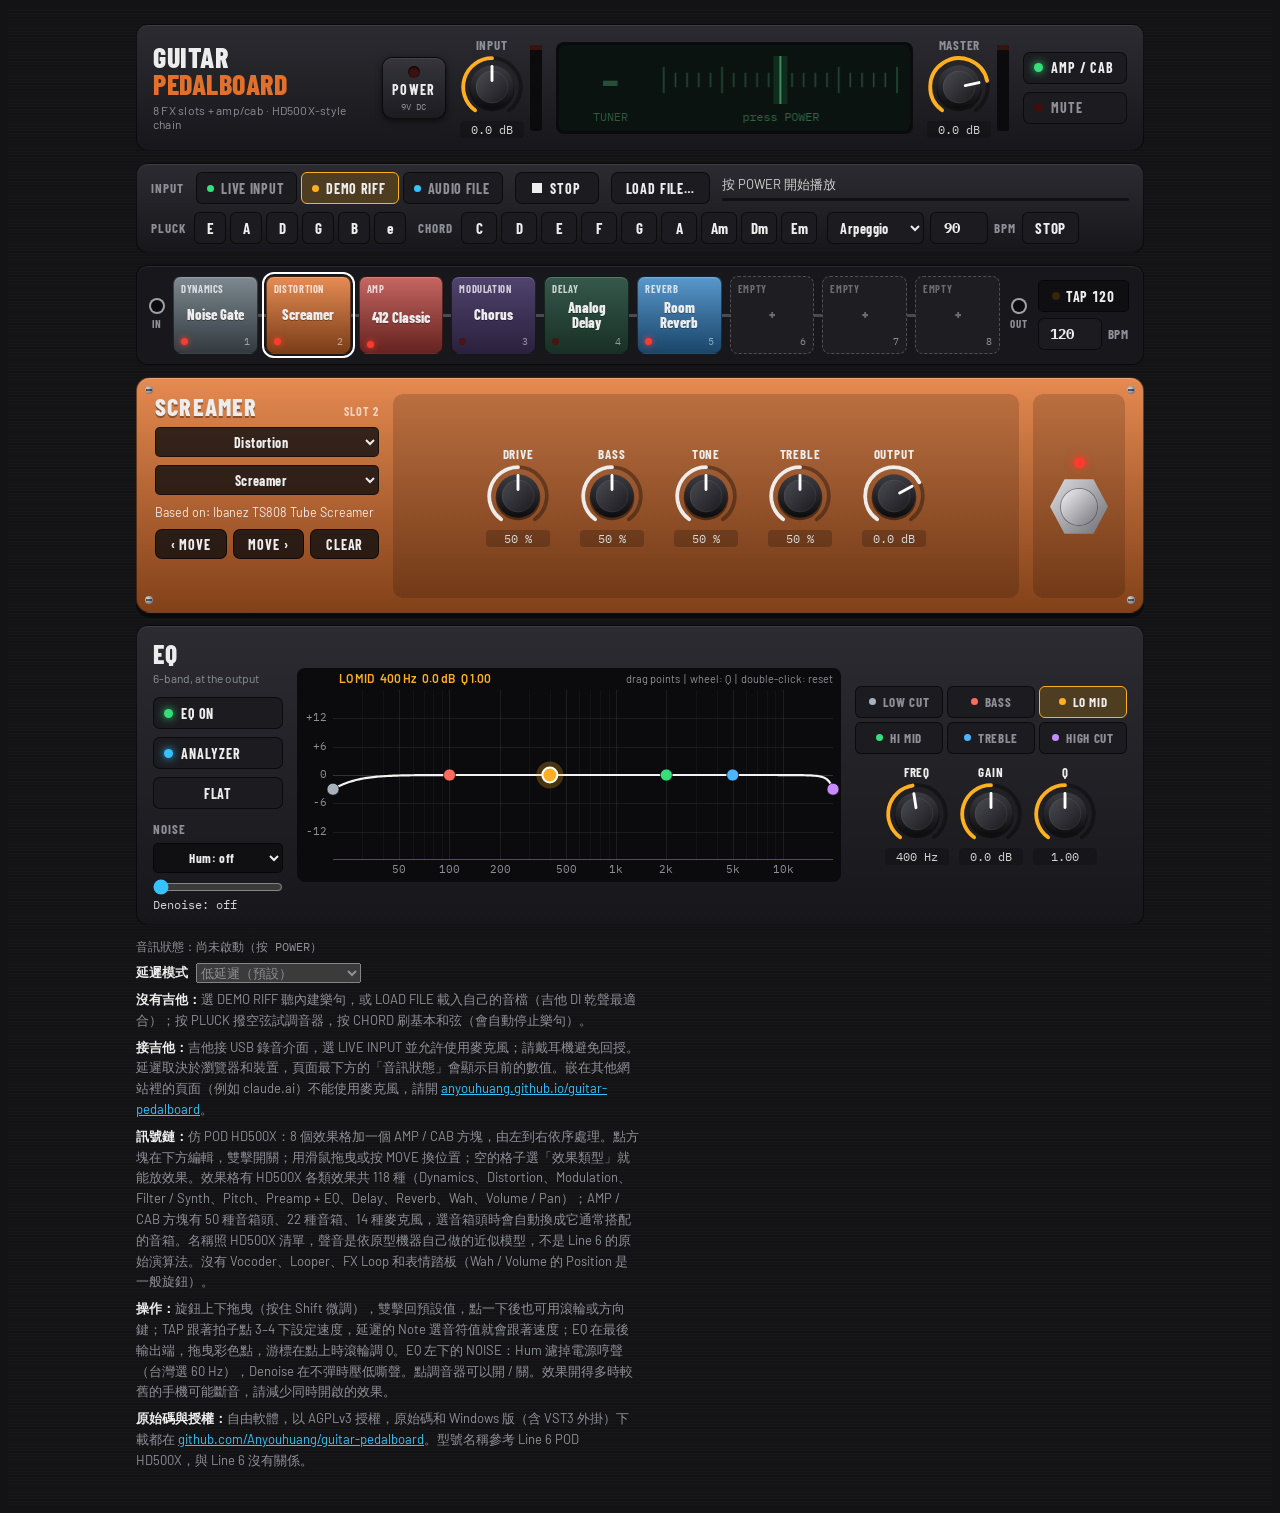
==== commit eb611cbf: "Update index.html" ====
--- a/index.html
+++ b/index.html
@@ -10,873 +10,892 @@
 <link rel="preconnect" href="https://fonts.gstatic.com" crossorigin>
 <link rel="stylesheet" href="https://fonts.googleapis.com/css2?family=Barlow:wght@400;600&family=Barlow+Condensed:wght@700;800&family=IBM+Plex+Mono&display=swap">
 <style>
-/* Layout: a pedalboard seen from above - rack header, input strip, the signal chain (HD500X style) with the
-   selected block below it drawn as a stomp box, EQ rack unit.
-   One deliberate dark look (a stage floor), like the desktop plugin. */
-:root {
-  color-scheme: dark;
-  --board: #131316;
-  --rack-top: #2b2b31;
-  --rack-bottom: #17171b;
-  --well: #0b0b0d;
-  --text: #ededed;
-  --dim: #8f8f98;
-  --line: rgba(255, 255, 255, 0.08);
-  --shadow: rgba(0, 0, 0, 0.55);
-  --lcd: #0a1310;
-  --lcd-text: #7dffb0;
-  --led-red: #ff3b30;
-  --led-green: #35e07a;
-  --led-blue: #34c3ff;
-  --amber: #ffb020;
-  --gate: #5d6b75;
-  --drive: #e0702a;
-  --mod: #8157d0;
-  --delay: #2f9a66;
-  --reverb: #2f7fc0;
-  --amp: #b8403a;
-  --filter: #c9a227;
-  --pitch: #c2478f;
-  --eq: #3d9aa0;
-  --wah: #8a9a3a;
-  --volume: #7a7f8a;
-  --empty: #34343a;
-  --display: "Barlow Condensed", "Arial Narrow", "Roboto Condensed", system-ui, sans-serif;
-  --body: "Barlow", system-ui, -apple-system, "Segoe UI", "Microsoft JhengHei", "PingFang TC", sans-serif;
-  --mono: "IBM Plex Mono", ui-monospace, "Cascadia Mono", Consolas, monospace;
-}
-
-* { box-sizing: border-box; }
-[hidden] { display: none !important; }
-html, body { background: var(--board); color: var(--text); }
-body {
-  font-family: var(--body);
-  font-size: 14px;
-  background-image: repeating-linear-gradient(0deg, rgba(255, 255, 255, 0.014) 0 1px, transparent 1px 3px);
-}
-button, select, input { font: inherit; color: inherit; }
-button { cursor: pointer; }
-:focus-visible { outline: 2px solid var(--amber); outline-offset: 2px; }
-
-.board {
-  max-width: 1040px;
-  margin-inline: auto;
-  padding-inline: 16px;
-  padding-block: 16px 28px;
-  display: grid;
-  gap: 12px;
-}
-
-.eyebrow {
-  font-family: var(--display);
-  font-weight: 700;
-  font-size: 13px;
-  letter-spacing: 0.08em;
-  text-transform: uppercase;
-  color: var(--dim);
-}
-
-/* ---------- rack panels (header, input strip, EQ) ---------- */
-.rack, .source, .eq {
-  background: linear-gradient(var(--rack-top), var(--rack-bottom));
-  border: 1px solid rgba(0, 0, 0, 0.6);
-  box-shadow: inset 0 1px 0 var(--line);
-  border-radius: 12px;
-}
-
-.rack {
-  display: grid;
-  grid-template-columns: minmax(170px, 1.2fr) auto auto minmax(240px, 2fr) auto auto;
-  grid-template-areas: "brand power in tuner out toggles";
-  align-items: center;
-  gap: 14px;
-  padding: 12px 16px;
-}
-.brand { grid-area: brand; min-width: 0; }
-.brand h1 {
-  margin: 0;
-  font-family: var(--display);
-  font-weight: 800;
-  font-size: 28px;
-  line-height: 0.95;
-  letter-spacing: 0.02em;
-  text-transform: uppercase;
-  text-wrap: balance;
-}
-.brand h1 span { display: block; }
-.brand h1 .brand-bottom { color: var(--drive); }
-.chain { margin: 6px 0 0; color: var(--dim); font-size: 12px; letter-spacing: 0.02em; }
-
-.power {
-  grid-area: power;
-  display: grid;
-  justify-items: center;
-  gap: 3px;
-  width: 64px;
-  padding: 8px 0 6px;
-  border-radius: 10px;
-  border: 1px solid rgba(0, 0, 0, 0.7);
-  background: linear-gradient(#35353c, #1b1b20);
-  box-shadow: inset 0 1px 0 var(--line), 0 2px 6px var(--shadow);
-}
-.power-led { width: 12px; height: 12px; border-radius: 50%; background: #3a1210; box-shadow: inset 0 1px 2px #000; }
-.power[aria-pressed="true"] .power-led { background: var(--led-red); box-shadow: 0 0 10px var(--led-red), inset 0 -1px 2px rgba(0,0,0,.4); }
-.power-label { font-family: var(--display); font-weight: 700; font-size: 14px; letter-spacing: 0.08em; }
-.power-sub { font-family: var(--mono); font-size: 9px; color: var(--dim); }
-
-.io { display: flex; align-items: center; gap: 6px; }
-#io-in { grid-area: in; }
-#io-out { grid-area: out; }
-.tuner-wrap { grid-area: tuner; min-width: 0; }
-#tuner { display: block; width: 100%; height: 92px; border-radius: 8px; background: var(--well); cursor: pointer; }
-.toggles { grid-area: toggles; display: grid; gap: 8px; }
-
-.meter {
-  position: relative;
-  width: 12px;
-  height: 86px;
-  border-radius: 3px;
-  background: var(--well);
-  overflow: hidden;
-}
-.meter .fill {
-  position: absolute; inset: auto 1.5px 0 1.5px;
-  height: 0%;
-  background: linear-gradient(to top, var(--led-green) 0 80%, var(--amber) 80% 95%, var(--led-red) 95%);
-  background-size: 100% 86px;
-  background-position: bottom;
-}
-.meter .hold { position: absolute; left: 1.5px; right: 1.5px; height: 2px; bottom: 0; background: rgba(255,255,255,.8); }
-.meter .clip { position: absolute; left: 0; right: 0; top: 0; height: 5px; background: #3a1210; }
-.meter .clip.on { background: var(--led-red); }
-
-/* LED buttons */
-.led-btn, .btn {
-  display: inline-flex;
-  align-items: center;
-  gap: 8px;
-  min-height: 32px;
-  padding: 0 12px 0 10px;
-  border-radius: 7px;
-  border: 1px solid rgba(0, 0, 0, 0.6);
-  background: #1c1c20;
-  color: var(--dim);
-  font-family: var(--display);
-  font-weight: 700;
-  font-size: 14px;
-  letter-spacing: 0.06em;
-  text-transform: uppercase;
-  white-space: nowrap;
-}
-.btn { color: var(--text); padding-inline: 14px; justify-content: center; }
-.led-btn:hover, .btn:hover { background: #26262c; }
-.led-btn i { width: 9px; height: 9px; border-radius: 50%; background: color-mix(in srgb, var(--led, var(--led-green)) 25%, #000); flex: none; }
-.led-btn[aria-pressed="true"] { color: var(--text); }
-.led-btn[aria-pressed="true"] i { background: var(--led, var(--led-green)); box-shadow: 0 0 8px var(--led, var(--led-green)); }
-.led-btn[data-led="red"] { --led: var(--led-red); }
-.led-btn[data-led="blue"] { --led: var(--led-blue); }
-
-/* ---------- knobs ---------- */
-.knob { display: grid; justify-items: center; gap: 2px; min-width: 0; }
-.knob label {
-  font-family: var(--display);
-  font-weight: 700;
-  font-size: 13px;
-  letter-spacing: 0.06em;
-  text-transform: uppercase;
-  white-space: nowrap;
-}
-.dial { width: 64px; height: 64px; touch-action: none; cursor: ns-resize; border-radius: 50%; }
-.dial svg { display: block; width: 100%; height: 100%; overflow: visible; }
-.knob output {
-  min-width: 64px;
-  padding: 1px 4px;
-  border-radius: 4px;
-  background: rgba(0, 0, 0, 0.2);
-  font-family: var(--mono);
-  font-size: 11.5px;
-  font-variant-numeric: tabular-nums;
-  text-align: center;
-  color: rgba(237, 237, 237, 0.88);
-  white-space: nowrap;
-}
-.io .knob label { color: var(--dim); }
-
-/* ---------- input strip ---------- */
-.source {
-  display: flex;
-  flex-wrap: wrap;
-  align-items: center;
-  gap: 8px 12px;
-  padding: 8px 14px;
-}
-.chips { display: flex; flex-wrap: wrap; gap: 4px; }
-.chip {
-  display: inline-flex;
-  align-items: center;
-  gap: 7px;
-  min-height: 32px;
-  padding: 0 12px 0 10px;
-  border-radius: 6px;
-  border: 1px solid rgba(0, 0, 0, 0.6);
-  background: #1c1c20;
-  color: var(--dim);
-  font-family: var(--display);
-  font-weight: 700;
-  font-size: 14px;
-  letter-spacing: 0.05em;
-  text-transform: uppercase;
-}
-.chip::before { content: ""; width: 7px; height: 7px; border-radius: 50%; background: var(--chip); }
-.chip[aria-checked="true"] { color: var(--text); border-color: var(--chip); background: color-mix(in srgb, var(--chip) 22%, #1c1c20); }
-.transport { min-width: 84px; gap: 8px; }
-.transport .icon { width: 10px; height: 10px; background: currentColor; }
-.transport[data-state="stopped"] .icon { clip-path: polygon(0 0, 100% 50%, 0 100%); }
-.transport[data-state="stopped"] { color: var(--amber); }
-.status { flex: 1 1 180px; min-width: 0; display: grid; gap: 4px; }
-#status-text { font-size: 13px; color: rgba(237, 237, 237, 0.85); overflow-wrap: anywhere; }
-.progress { height: 3px; border-radius: 2px; background: rgba(0, 0, 0, 0.5); overflow: hidden; }
-.progress div { height: 100%; width: 0%; background: var(--amber); }
-.pluck { display: flex; align-items: center; gap: 4px; }
-.pluck .eyebrow { margin-right: 4px; }
-.pluck button {
-  width: 32px; height: 32px;
-  border-radius: 6px;
-  border: 1px solid rgba(0, 0, 0, 0.6);
-  background: #1c1c20;
-  font-family: var(--display);
-  font-weight: 700;
-  font-size: 15px;
-}
-.pluck button:active { background: #33333a; }
-.chords { align-items: flex-start; }
-.chords .eyebrow { line-height: 32px; }
-/* label on the left; chord buttons and loop controls wrap together on the right */
-.chord-body { display: flex; flex-wrap: wrap; align-items: center; gap: 6px 10px; min-width: 0; }
-.chord-buttons { display: flex; flex-wrap: wrap; gap: 4px; min-width: 0; }
-.chord-buttons button[aria-pressed="true"] { border-color: var(--amber); background: color-mix(in srgb, var(--amber) 28%, #1c1c20); }
-.chord-controls { display: flex; flex-wrap: wrap; align-items: center; gap: 6px; }
-.chord-controls select {
-  min-height: 32px; padding: 0 8px; border-radius: 6px; border: 1px solid rgba(0, 0, 0, 0.6); background: #1c1c20;
-  font-family: var(--display); font-weight: 700; font-size: 14px; letter-spacing: 0.03em;
-}
-.bpm { display: inline-flex; align-items: center; gap: 6px; font-family: var(--display); font-weight: 700; font-size: 13px; color: var(--dim); letter-spacing: 0.06em; }
-.bpm input {
-  width: 58px; min-height: 32px; padding: 0 6px; border-radius: 6px; border: 1px solid rgba(0, 0, 0, 0.6); background: #1c1c20;
-  font-family: var(--mono); font-size: 14px; text-align: center; font-variant-numeric: tabular-nums; color: var(--text);
-}
-.chord-controls .btn { min-height: 32px; padding-inline: 12px; }
-.chords button { width: auto; min-width: 36px; padding-inline: 6px; }
-
-/* ---------- signal chain ---------- */
-.signal-chain {
-  display: flex;
-  align-items: center;
-  gap: 10px;
-  padding: 10px 14px;
-  border-radius: 12px;
-  border: 1px solid rgba(0, 0, 0, 0.6);
-  background: #18181c;
-  box-shadow: inset 0 1px 0 var(--line);
-}
-.jack {
-  flex: none;
-  display: grid;
-  justify-items: center;
-  gap: 5px;
-  font-family: var(--display);
-  font-weight: 700;
-  font-size: 11px;
-  letter-spacing: 0.08em;
-  text-transform: uppercase;
-  color: var(--dim);
-}
-.jack::before { content: ""; width: 12px; height: 12px; border-radius: 50%; background: #0c0c0e; box-shadow: 0 0 0 2px #a0a0a8; }
-.chain-row {
-  flex: 1 1 auto;
-  min-width: 0;
-  margin: 0;
-  padding: 0;
-  list-style: none;
-  display: grid;
-  grid-template-columns: repeat(9, minmax(0, 1fr));
-  gap: 8px;
-  background: linear-gradient(#4a4a52, #4a4a52) center / 100% 3px no-repeat; /* the cable */
-}
-.block {
-  position: relative;
-  width: 100%;
-  height: 78px;
-  display: grid;
-  grid-template-rows: auto 1fr auto;
-  gap: 2px;
-  padding: 5px 7px;
-  border-radius: 8px;
-  border: 1px solid rgba(0, 0, 0, 0.5);
-  background: linear-gradient(color-mix(in srgb, var(--cat) 80%, #fff), color-mix(in srgb, var(--cat) 55%, #000));
-  box-shadow: inset 0 1px 0 rgba(255, 255, 255, 0.18);
-  text-align: left;
-  user-select: none;
-  touch-action: manipulation;
-}
-.block.off { background: linear-gradient(color-mix(in srgb, var(--cat) 32%, #3a3a40), color-mix(in srgb, var(--cat) 22%, #121214)); }
-.block.empty { background: #1e1e22; border: 1.5px dashed rgba(255, 255, 255, 0.22); box-shadow: none; }
-.block[aria-pressed="true"] { outline: 2px solid #fff; outline-offset: 2px; }
-.block .cat {
-  font-family: var(--display);
-  font-weight: 700;
-  font-size: 10.5px;
-  letter-spacing: 0.06em;
-  text-transform: uppercase;
-  color: rgba(255, 255, 255, 0.75);
-  white-space: nowrap;
-  overflow: hidden;
-  text-overflow: ellipsis;
-}
-.block .name {
-  align-self: center;
-  justify-self: center;
-  text-align: center;
-  font-family: var(--display);
-  font-weight: 800;
-  font-size: 14.5px;
-  line-height: 1.05;
-  overflow-wrap: anywhere;
-  text-shadow: 0 1px 0 rgba(0, 0, 0, 0.3);
-  display: -webkit-box;
-  -webkit-box-orient: vertical;
-  -webkit-line-clamp: 2;
-  line-clamp: 2;
-  overflow: hidden;
-}
-.block.empty .cat, .block.empty .name { color: rgba(255, 255, 255, 0.35); text-shadow: none; }
-.block .foot { display: flex; justify-content: space-between; align-items: center; }
-.block .led { width: 7px; height: 7px; border-radius: 50%; background: #4a1512; }
-.block .led.on { background: var(--led-red); box-shadow: 0 0 6px var(--led-red); }
-.block.empty .led { visibility: hidden; }
-.block .num { font-family: var(--mono); font-size: 10px; color: rgba(255, 255, 255, 0.5); }
-.block .num.sub { /* the amp tile's cabinet */
-  flex: 1; min-width: 0; margin-left: 5px; text-align: right;
-  font-family: var(--display); font-weight: 600; font-size: 10.5px; color: rgba(255, 255, 255, 0.8);
-  white-space: nowrap; overflow: hidden; text-overflow: ellipsis;
-}
-.block.dragging { z-index: 2; opacity: 0.88; cursor: grabbing; box-shadow: 0 8px 20px rgba(0, 0, 0, 0.6); }
-.block.drop-before::before, .block.drop-after::after {
-  content: "";
-  position: absolute;
-  top: -4px;
-  bottom: -4px;
-  width: 3px;
-  border-radius: 2px;
-  background: var(--amber);
-}
-.block.drop-before::before { left: -6px; }
-.block.drop-after::after { right: -6px; }
-.tempo-box { flex: none; display: grid; gap: 6px; justify-items: stretch; }
-.tempo-box .bpm input { width: 64px; }
-
-/* ---------- the selected block, drawn as a stomp box ---------- */
-.editor {
-  position: relative;
-  display: grid;
-  grid-template-columns: 224px minmax(0, 1fr) 92px;
-  grid-template-areas: "side knobs switch";
-  gap: 14px;
-  padding: 16px 18px 14px;
-  border-radius: 14px;
-  background: linear-gradient(color-mix(in srgb, var(--body) 82%, #fff), color-mix(in srgb, var(--body) 58%, #000));
-  border: 1.5px solid rgba(0, 0, 0, 0.5);
-  box-shadow: inset 0 1px 0 rgba(255, 255, 255, 0.22), 0 5px 0 rgba(0, 0, 0, 0.45);
-  min-height: 236px;
-}
-.screw { position: absolute; width: 8px; height: 8px; border-radius: 50%; background: radial-gradient(circle at 35% 35%, #d8d8dc, #55555a); }
-.screw::after { content: ""; position: absolute; left: 1px; right: 1px; top: 3.4px; height: 1.2px; background: rgba(0, 0, 0, 0.55); }
-.screw.tl { top: 8px; left: 8px; } .screw.tr { top: 8px; right: 8px; }
-.screw.bl { bottom: 8px; left: 8px; } .screw.br { bottom: 8px; right: 8px; }
-.ed-side { grid-area: side; display: grid; gap: 8px; align-content: start; min-width: 0; }
-.ed-head { display: flex; align-items: baseline; justify-content: space-between; gap: 8px; min-width: 0; }
-.ed-head h2 {
-  margin: 0;
-  min-width: 0;
-  font-family: var(--display);
-  font-weight: 800;
-  font-size: 24px;
-  line-height: 1.05;
-  letter-spacing: 0.05em;
-  text-transform: uppercase;
-  text-wrap: balance;
-  text-shadow: 0 1.5px 0 rgba(0, 0, 0, 0.35);
-}
-.ed-slot { font-family: var(--display); font-weight: 700; font-size: 12px; letter-spacing: 0.08em; text-transform: uppercase; color: rgba(255, 255, 255, 0.65); white-space: nowrap; }
-.editor select, .eq select {
-  min-height: 30px;
-  padding: 0 8px;
-  border-radius: 5px;
-  border: 1px solid rgba(0, 0, 0, 0.5);
-  background: rgba(14, 14, 17, 0.8);
-  font-family: var(--display);
-  font-weight: 700;
-  font-size: 14px;
-  letter-spacing: 0.03em;
-  text-align: center;
-  min-width: 0;
-}
-.ed-side select { width: 100%; }
-.ed-based { margin: 0; font-size: 12.5px; line-height: 1.45; color: rgba(255, 255, 255, 0.86); }
-.ed-buttons { display: flex; flex-wrap: wrap; gap: 6px; }
-.ed-buttons .btn { flex: 1 1 auto; min-height: 30px; padding-inline: 10px; background: rgba(14, 14, 17, 0.8); color: var(--text); }
-.ed-buttons .btn:disabled { opacity: 0.4; cursor: default; }
-.ed-knobs {
-  grid-area: knobs;
-  display: flex;
-  flex-wrap: wrap;
-  justify-content: center;
-  align-content: center;
-  gap: 12px 10px;
-  padding: 14px 10px;
-  border-radius: 10px;
-  background: rgba(0, 0, 0, 0.16);
-  min-width: 0;
-}
-.ed-knobs .knob { width: 84px; }
-.ed-knobs .dial { --arc: rgba(255, 255, 255, 0.9); }
-.ed-knobs .knob.cab label { color: color-mix(in srgb, var(--amber) 70%, #fff); } /* the cabinet / microphone controls */
-.ed-knobs .knob.synced { opacity: 0.6; }
-.ed-knobs .knob.synced .dial { pointer-events: none; }
-.knob.choice { align-content: center; gap: 8px; }
-.knob.choice select { width: 100%; }
-.ed-hint { margin: 0; font-size: 14px; color: rgba(255, 255, 255, 0.62); text-align: center; }
-.tap {
-  display: inline-flex; align-items: center; justify-content: center; gap: 6px;
-  min-height: 32px; padding: 0 10px;
-  border-radius: 5px;
-  border: 1px solid rgba(0, 0, 0, 0.5);
-  background: rgba(14, 14, 17, 0.8);
-  font-family: var(--display); font-weight: 700; font-size: 14px; letter-spacing: 0.04em;
-  font-variant-numeric: tabular-nums;
-  white-space: nowrap;
-  touch-action: manipulation;
-}
-.tap i { width: 8px; height: 8px; border-radius: 50%; background: color-mix(in srgb, var(--amber) 22%, #000); }
-.tap.beat i { background: var(--amber); box-shadow: 0 0 8px var(--amber); }
-.switch-plate {
-  grid-area: switch;
-  display: grid; justify-items: center; align-content: center; gap: 10px;
-  padding: 10px 0;
-  border-radius: 10px;
-  background: rgba(0, 0, 0, 0.16);
-}
-.pedal-led { width: 11px; height: 11px; border-radius: 50%; background: #4a1512; box-shadow: inset 0 1px 2px #000; }
-.pedal-led.on { background: var(--led-red); box-shadow: 0 0 10px var(--led-red); }
-.stomp {
-  width: 58px; height: 58px;
-  border: 0;
-  clip-path: polygon(25% 3%, 75% 3%, 100% 50%, 75% 97%, 25% 97%, 0 50%);
-  background: linear-gradient(135deg, #e0e0e4, #6c6c72);
-  display: grid; place-items: center;
-  touch-action: manipulation;
-}
-.stomp::after { content: ""; width: 36px; height: 36px; border-radius: 50%; background: linear-gradient(135deg, #f2f2f4, #77777e); box-shadow: 0 0 0 1px rgba(0,0,0,.35); }
-.stomp:active::after { transform: scale(0.94); }
-
-/* ---------- EQ ---------- */
-.eq {
-  display: grid;
-  grid-template-columns: 130px minmax(0, 1fr) 272px;
-  grid-template-areas: "side graph bands";
-  gap: 14px;
-  padding: 12px 16px;
-  align-items: center;
-}
-.eq-side { grid-area: side; display: grid; gap: 8px; align-content: start; }
-.eq-side h2 { margin: 0; font-family: var(--display); font-weight: 800; font-size: 26px; letter-spacing: 0.04em; }
-.eq-side p { margin: -6px 0 4px; font-size: 12px; color: var(--dim); }
-.noise { display: grid; gap: 6px; margin-top: 4px; min-width: 0; }
-.noise select { width: 100%; font-size: 13px; }
-.denoise { display: grid; gap: 2px; font-family: var(--mono); font-size: 11.5px; color: rgba(237, 237, 237, 0.88); }
-.denoise input { width: 100%; margin: 0; accent-color: var(--led-blue); }
-.eq-graph { grid-area: graph; min-width: 0; }
-#eq-canvas { display: block; width: 100%; height: 214px; border-radius: 8px; background: var(--well); touch-action: none; }
-.eq-bands { grid-area: bands; display: grid; gap: 10px; }
-.band-chips { display: grid; grid-template-columns: repeat(3, 1fr); gap: 4px; }
-.band-chips .chip { justify-content: center; padding-inline: 6px; font-size: 13px; }
-.band-knobs { display: flex; justify-content: center; gap: 10px; }
-.band-knobs .dial { --arc: var(--band); }
-
-.notes { color: var(--dim); font-size: 13px; line-height: 1.6; max-width: 72ch; }
-.notes p { margin: 0 0 6px; }
-.notes strong { color: var(--text); font-weight: 600; }
-.notes a { color: var(--led-blue); overflow-wrap: anywhere; }
-.engine-info { font-family: var(--mono); font-size: 12px; color: var(--dim); }
-
-/* ---------- narrower screens ---------- */
-@media (max-width: 980px) {
-  .rack {
-    grid-template-columns: 1fr 1fr auto;
-    grid-template-areas: "brand brand power" "tuner tuner tuner" "in out toggles";
-  }
-  #io-in, #io-out { justify-content: center; }
-  .toggles { grid-template-columns: 1fr; }
-  .signal-chain { flex-wrap: wrap; }
-  .signal-chain .jack { display: none; }
-  .chain-row { flex-basis: 100%; }
-  .tempo-box { grid-auto-flow: column; margin-left: auto; }
-  .eq { grid-template-columns: minmax(0, 1fr) 272px; grid-template-areas: "side side" "graph bands"; }
-  .eq-side { display: flex; flex-wrap: wrap; align-items: center; gap: 8px 10px; }
-  .eq-side p { margin: 0 auto 0 0; }
-}
-@media (max-width: 760px) {
-  .chain-row { grid-template-columns: repeat(5, minmax(0, 1fr)); background: none; }
-  .editor { grid-template-columns: minmax(0, 1fr) 84px; grid-template-areas: "side switch" "knobs knobs"; }
-}
-@media (max-width: 440px) {
-  .chain-row { grid-template-columns: repeat(3, minmax(0, 1fr)); }
-}
-@media (max-width: 640px) {
-  .dial { width: 56px; height: 56px; }
-  .knob output { min-width: 56px; font-size: 11px; }
-  .eq { grid-template-columns: minmax(0, 1fr); grid-template-areas: "side" "graph" "bands"; }
-  .eq-side p { flex-basis: 100%; order: 1; margin-top: -6px; }
-  .eq-side h2 { order: 0; }
-  .eq-side .led-btn, .eq-side .btn { order: 2; }
-  #eq-canvas { height: 200px; }
-  .rack { gap: 10px; }
-  .brand h1 { font-size: 24px; }
-  .source { padding: 10px 12px; }
-}
-@media (prefers-reduced-motion: reduce) {
-  * { transition: none !important; }
-}
+/* Layout: a pedalboard seen from above - rack header, input strip, the signal chain (HD500X style) with the
+   selected block below it drawn as a stomp box, EQ rack unit.
+   One deliberate dark look (a stage floor), like the desktop plugin. */
+:root {
+  color-scheme: dark;
+  --board: #131316;
+  --rack-top: #2b2b31;
+  --rack-bottom: #17171b;
+  --well: #0b0b0d;
+  --text: #ededed;
+  --dim: #8f8f98;
+  --line: rgba(255, 255, 255, 0.08);
+  --shadow: rgba(0, 0, 0, 0.55);
+  --lcd: #0a1310;
+  --lcd-text: #7dffb0;
+  --led-red: #ff3b30;
+  --led-green: #35e07a;
+  --led-blue: #34c3ff;
+  --amber: #ffb020;
+  --gate: #5d6b75;
+  --drive: #e0702a;
+  --mod: #8157d0;
+  --delay: #2f9a66;
+  --reverb: #2f7fc0;
+  --amp: #b8403a;
+  --filter: #c9a227;
+  --pitch: #c2478f;
+  --eq: #3d9aa0;
+  --wah: #8a9a3a;
+  --volume: #7a7f8a;
+  --empty: #34343a;
+  --display: "Barlow Condensed", "Arial Narrow", "Roboto Condensed", system-ui, sans-serif;
+  --body: "Barlow", system-ui, -apple-system, "Segoe UI", "Microsoft JhengHei", "PingFang TC", sans-serif;
+  --mono: "IBM Plex Mono", ui-monospace, "Cascadia Mono", Consolas, monospace;
+}
+
+* { box-sizing: border-box; }
+[hidden] { display: none !important; }
+html, body { background: var(--board); color: var(--text); }
+body {
+  font-family: var(--body);
+  font-size: 14px;
+  background-image: repeating-linear-gradient(0deg, rgba(255, 255, 255, 0.014) 0 1px, transparent 1px 3px);
+}
+button, select, input { font: inherit; color: inherit; }
+button { cursor: pointer; }
+:focus-visible { outline: 2px solid var(--amber); outline-offset: 2px; }
+
+.board {
+  max-width: 1040px;
+  margin-inline: auto;
+  padding-inline: 16px;
+  padding-block: 16px 28px;
+  display: grid;
+  gap: 12px;
+}
+
+.eyebrow {
+  font-family: var(--display);
+  font-weight: 700;
+  font-size: 13px;
+  letter-spacing: 0.08em;
+  text-transform: uppercase;
+  color: var(--dim);
+}
+
+/* ---------- rack panels (header, input strip, EQ) ---------- */
+.rack, .source, .eq {
+  background: linear-gradient(var(--rack-top), var(--rack-bottom));
+  border: 1px solid rgba(0, 0, 0, 0.6);
+  box-shadow: inset 0 1px 0 var(--line);
+  border-radius: 12px;
+}
+
+.rack {
+  display: grid;
+  grid-template-columns: minmax(170px, 1.2fr) auto auto minmax(240px, 2fr) auto auto;
+  grid-template-areas: "brand power in tuner out toggles";
+  align-items: center;
+  gap: 14px;
+  padding: 12px 16px;
+}
+.brand { grid-area: brand; min-width: 0; }
+.brand h1 {
+  margin: 0;
+  font-family: var(--display);
+  font-weight: 800;
+  font-size: 28px;
+  line-height: 0.95;
+  letter-spacing: 0.02em;
+  text-transform: uppercase;
+  text-wrap: balance;
+}
+.brand h1 span { display: block; }
+.brand h1 .brand-bottom { color: var(--drive); }
+.chain { margin: 6px 0 0; color: var(--dim); font-size: 12px; letter-spacing: 0.02em; }
+
+.power {
+  grid-area: power;
+  display: grid;
+  justify-items: center;
+  gap: 3px;
+  width: 64px;
+  padding: 8px 0 6px;
+  border-radius: 10px;
+  border: 1px solid rgba(0, 0, 0, 0.7);
+  background: linear-gradient(#35353c, #1b1b20);
+  box-shadow: inset 0 1px 0 var(--line), 0 2px 6px var(--shadow);
+}
+.power-led { width: 12px; height: 12px; border-radius: 50%; background: #3a1210; box-shadow: inset 0 1px 2px #000; }
+.power[aria-pressed="true"] .power-led { background: var(--led-red); box-shadow: 0 0 10px var(--led-red), inset 0 -1px 2px rgba(0,0,0,.4); }
+.power-label { font-family: var(--display); font-weight: 700; font-size: 14px; letter-spacing: 0.08em; }
+.power-sub { font-family: var(--mono); font-size: 9px; color: var(--dim); }
+
+.io { display: flex; align-items: center; gap: 6px; }
+#io-in { grid-area: in; }
+#io-out { grid-area: out; }
+.tuner-wrap { grid-area: tuner; min-width: 0; }
+#tuner { display: block; width: 100%; height: 92px; border-radius: 8px; background: var(--well); cursor: pointer; }
+.toggles { grid-area: toggles; display: grid; gap: 8px; }
+
+.meter {
+  position: relative;
+  width: 12px;
+  height: 86px;
+  border-radius: 3px;
+  background: var(--well);
+  overflow: hidden;
+}
+.meter .fill {
+  position: absolute; inset: auto 1.5px 0 1.5px;
+  height: 0%;
+  background: linear-gradient(to top, var(--led-green) 0 80%, var(--amber) 80% 95%, var(--led-red) 95%);
+  background-size: 100% 86px;
+  background-position: bottom;
+}
+.meter .hold { position: absolute; left: 1.5px; right: 1.5px; height: 2px; bottom: 0; background: rgba(255,255,255,.8); }
+.meter .clip { position: absolute; left: 0; right: 0; top: 0; height: 5px; background: #3a1210; }
+.meter .clip.on { background: var(--led-red); }
+
+/* LED buttons */
+.led-btn, .btn {
+  display: inline-flex;
+  align-items: center;
+  gap: 8px;
+  min-height: 32px;
+  padding: 0 12px 0 10px;
+  border-radius: 7px;
+  border: 1px solid rgba(0, 0, 0, 0.6);
+  background: #1c1c20;
+  color: var(--dim);
+  font-family: var(--display);
+  font-weight: 700;
+  font-size: 14px;
+  letter-spacing: 0.06em;
+  text-transform: uppercase;
+  white-space: nowrap;
+}
+.btn { color: var(--text); padding-inline: 14px; justify-content: center; }
+.led-btn:hover, .btn:hover { background: #26262c; }
+.led-btn i { width: 9px; height: 9px; border-radius: 50%; background: color-mix(in srgb, var(--led, var(--led-green)) 25%, #000); flex: none; }
+.led-btn[aria-pressed="true"] { color: var(--text); }
+.led-btn[aria-pressed="true"] i { background: var(--led, var(--led-green)); box-shadow: 0 0 8px var(--led, var(--led-green)); }
+.led-btn[data-led="red"] { --led: var(--led-red); }
+.led-btn[data-led="blue"] { --led: var(--led-blue); }
+
+/* ---------- knobs ---------- */
+.knob { display: grid; justify-items: center; gap: 2px; min-width: 0; }
+.knob label {
+  font-family: var(--display);
+  font-weight: 700;
+  font-size: 13px;
+  letter-spacing: 0.06em;
+  text-transform: uppercase;
+  white-space: nowrap;
+}
+.dial { width: 64px; height: 64px; touch-action: none; cursor: ns-resize; border-radius: 50%; }
+.dial svg { display: block; width: 100%; height: 100%; overflow: visible; }
+.knob output {
+  min-width: 64px;
+  padding: 1px 4px;
+  border-radius: 4px;
+  background: rgba(0, 0, 0, 0.2);
+  font-family: var(--mono);
+  font-size: 11.5px;
+  font-variant-numeric: tabular-nums;
+  text-align: center;
+  color: rgba(237, 237, 237, 0.88);
+  white-space: nowrap;
+}
+.io .knob label { color: var(--dim); }
+
+/* ---------- input strip ---------- */
+.source {
+  display: flex;
+  flex-wrap: wrap;
+  align-items: center;
+  gap: 8px 12px;
+  padding: 8px 14px;
+}
+.chips { display: flex; flex-wrap: wrap; gap: 4px; }
+.chip {
+  display: inline-flex;
+  align-items: center;
+  gap: 7px;
+  min-height: 32px;
+  padding: 0 12px 0 10px;
+  border-radius: 6px;
+  border: 1px solid rgba(0, 0, 0, 0.6);
+  background: #1c1c20;
+  color: var(--dim);
+  font-family: var(--display);
+  font-weight: 700;
+  font-size: 14px;
+  letter-spacing: 0.05em;
+  text-transform: uppercase;
+}
+.chip::before { content: ""; width: 7px; height: 7px; border-radius: 50%; background: var(--chip); }
+.chip[aria-checked="true"] { color: var(--text); border-color: var(--chip); background: color-mix(in srgb, var(--chip) 22%, #1c1c20); }
+.transport { min-width: 84px; gap: 8px; }
+.transport .icon { width: 10px; height: 10px; background: currentColor; }
+.transport[data-state="stopped"] .icon { clip-path: polygon(0 0, 100% 50%, 0 100%); }
+.transport[data-state="stopped"] { color: var(--amber); }
+.status { flex: 1 1 180px; min-width: 0; display: grid; gap: 4px; }
+#status-text { font-size: 13px; color: rgba(237, 237, 237, 0.85); overflow-wrap: anywhere; }
+.progress { height: 3px; border-radius: 2px; background: rgba(0, 0, 0, 0.5); overflow: hidden; }
+.progress div { height: 100%; width: 0%; background: var(--amber); }
+.pluck { display: flex; align-items: center; gap: 4px; }
+.pluck .eyebrow { margin-right: 4px; }
+.pluck button {
+  width: 32px; height: 32px;
+  border-radius: 6px;
+  border: 1px solid rgba(0, 0, 0, 0.6);
+  background: #1c1c20;
+  font-family: var(--display);
+  font-weight: 700;
+  font-size: 15px;
+}
+.pluck button:active { background: #33333a; }
+.chords { align-items: flex-start; }
+.chords .eyebrow { line-height: 32px; }
+/* label on the left; chord buttons and loop controls wrap together on the right */
+.chord-body { display: flex; flex-wrap: wrap; align-items: center; gap: 6px 10px; min-width: 0; }
+.chord-buttons { display: flex; flex-wrap: wrap; gap: 4px; min-width: 0; }
+.chord-buttons button[aria-pressed="true"] { border-color: var(--amber); background: color-mix(in srgb, var(--amber) 28%, #1c1c20); }
+.chord-controls { display: flex; flex-wrap: wrap; align-items: center; gap: 6px; }
+.chord-controls select {
+  min-height: 32px; padding: 0 8px; border-radius: 6px; border: 1px solid rgba(0, 0, 0, 0.6); background: #1c1c20;
+  font-family: var(--display); font-weight: 700; font-size: 14px; letter-spacing: 0.03em;
+}
+.bpm { display: inline-flex; align-items: center; gap: 6px; font-family: var(--display); font-weight: 700; font-size: 13px; color: var(--dim); letter-spacing: 0.06em; }
+.bpm input {
+  width: 58px; min-height: 32px; padding: 0 6px; border-radius: 6px; border: 1px solid rgba(0, 0, 0, 0.6); background: #1c1c20;
+  font-family: var(--mono); font-size: 14px; text-align: center; font-variant-numeric: tabular-nums; color: var(--text);
+}
+.chord-controls .btn { min-height: 32px; padding-inline: 12px; }
+.chords button { width: auto; min-width: 36px; padding-inline: 6px; }
+
+/* ---------- signal chain ---------- */
+.signal-chain {
+  display: flex;
+  align-items: center;
+  gap: 10px;
+  padding: 10px 14px;
+  border-radius: 12px;
+  border: 1px solid rgba(0, 0, 0, 0.6);
+  background: #18181c;
+  box-shadow: inset 0 1px 0 var(--line);
+}
+.jack {
+  flex: none;
+  display: grid;
+  justify-items: center;
+  gap: 5px;
+  font-family: var(--display);
+  font-weight: 700;
+  font-size: 11px;
+  letter-spacing: 0.08em;
+  text-transform: uppercase;
+  color: var(--dim);
+}
+.jack::before { content: ""; width: 12px; height: 12px; border-radius: 50%; background: #0c0c0e; box-shadow: 0 0 0 2px #a0a0a8; }
+.chain-row {
+  flex: 1 1 auto;
+  min-width: 0;
+  margin: 0;
+  padding: 0;
+  list-style: none;
+  display: grid;
+  grid-template-columns: repeat(9, minmax(0, 1fr));
+  gap: 8px;
+  background: linear-gradient(#4a4a52, #4a4a52) center / 100% 3px no-repeat; /* the cable */
+}
+.block {
+  position: relative;
+  width: 100%;
+  height: 78px;
+  display: grid;
+  grid-template-rows: auto 1fr auto;
+  gap: 2px;
+  padding: 5px 7px;
+  border-radius: 8px;
+  border: 1px solid rgba(0, 0, 0, 0.5);
+  background: linear-gradient(color-mix(in srgb, var(--cat) 80%, #fff), color-mix(in srgb, var(--cat) 55%, #000));
+  box-shadow: inset 0 1px 0 rgba(255, 255, 255, 0.18);
+  text-align: left;
+  user-select: none;
+  touch-action: manipulation;
+}
+.block.off { background: linear-gradient(color-mix(in srgb, var(--cat) 32%, #3a3a40), color-mix(in srgb, var(--cat) 22%, #121214)); }
+.block.empty { background: #1e1e22; border: 1.5px dashed rgba(255, 255, 255, 0.22); box-shadow: none; }
+.block[aria-pressed="true"] { outline: 2px solid #fff; outline-offset: 2px; }
+.block .cat {
+  font-family: var(--display);
+  font-weight: 700;
+  font-size: 10.5px;
+  letter-spacing: 0.06em;
+  text-transform: uppercase;
+  color: rgba(255, 255, 255, 0.75);
+  white-space: nowrap;
+  overflow: hidden;
+  text-overflow: ellipsis;
+}
+.block .name {
+  align-self: center;
+  justify-self: center;
+  text-align: center;
+  font-family: var(--display);
+  font-weight: 800;
+  font-size: 14.5px;
+  line-height: 1.05;
+  overflow-wrap: anywhere;
+  text-shadow: 0 1px 0 rgba(0, 0, 0, 0.3);
+  display: -webkit-box;
+  -webkit-box-orient: vertical;
+  -webkit-line-clamp: 2;
+  line-clamp: 2;
+  overflow: hidden;
+}
+.block.empty .cat, .block.empty .name { color: rgba(255, 255, 255, 0.35); text-shadow: none; }
+.block .foot { display: flex; justify-content: space-between; align-items: center; }
+.block .led { width: 7px; height: 7px; border-radius: 50%; background: #4a1512; }
+.block .led.on { background: var(--led-red); box-shadow: 0 0 6px var(--led-red); }
+.block.empty .led { visibility: hidden; }
+.block .num { font-family: var(--mono); font-size: 10px; color: rgba(255, 255, 255, 0.5); }
+.block .num.sub { /* the amp tile's cabinet */
+  flex: 1; min-width: 0; margin-left: 5px; text-align: right;
+  font-family: var(--display); font-weight: 600; font-size: 10.5px; color: rgba(255, 255, 255, 0.8);
+  white-space: nowrap; overflow: hidden; text-overflow: ellipsis;
+}
+.block.dragging { z-index: 2; opacity: 0.88; cursor: grabbing; box-shadow: 0 8px 20px rgba(0, 0, 0, 0.6); }
+.block.drop-before::before, .block.drop-after::after {
+  content: "";
+  position: absolute;
+  top: -4px;
+  bottom: -4px;
+  width: 3px;
+  border-radius: 2px;
+  background: var(--amber);
+}
+.block.drop-before::before { left: -6px; }
+.block.drop-after::after { right: -6px; }
+.tempo-box { flex: none; display: grid; gap: 6px; justify-items: stretch; }
+.tempo-box .bpm input { width: 64px; }
+
+/* ---------- the selected block, drawn as a stomp box ---------- */
+.editor {
+  position: relative;
+  display: grid;
+  grid-template-columns: 224px minmax(0, 1fr) 92px;
+  grid-template-areas: "side knobs switch";
+  gap: 14px;
+  padding: 16px 18px 14px;
+  border-radius: 14px;
+  background: linear-gradient(color-mix(in srgb, var(--body) 82%, #fff), color-mix(in srgb, var(--body) 58%, #000));
+  border: 1.5px solid rgba(0, 0, 0, 0.5);
+  box-shadow: inset 0 1px 0 rgba(255, 255, 255, 0.22), 0 5px 0 rgba(0, 0, 0, 0.45);
+  min-height: 236px;
+}
+.screw { position: absolute; width: 8px; height: 8px; border-radius: 50%; background: radial-gradient(circle at 35% 35%, #d8d8dc, #55555a); }
+.screw::after { content: ""; position: absolute; left: 1px; right: 1px; top: 3.4px; height: 1.2px; background: rgba(0, 0, 0, 0.55); }
+.screw.tl { top: 8px; left: 8px; } .screw.tr { top: 8px; right: 8px; }
+.screw.bl { bottom: 8px; left: 8px; } .screw.br { bottom: 8px; right: 8px; }
+.ed-side { grid-area: side; display: grid; gap: 8px; align-content: start; min-width: 0; }
+.ed-head { display: flex; align-items: baseline; justify-content: space-between; gap: 8px; min-width: 0; }
+.ed-head h2 {
+  margin: 0;
+  min-width: 0;
+  font-family: var(--display);
+  font-weight: 800;
+  font-size: 24px;
+  line-height: 1.05;
+  letter-spacing: 0.05em;
+  text-transform: uppercase;
+  text-wrap: balance;
+  text-shadow: 0 1.5px 0 rgba(0, 0, 0, 0.35);
+}
+.ed-slot { font-family: var(--display); font-weight: 700; font-size: 12px; letter-spacing: 0.08em; text-transform: uppercase; color: rgba(255, 255, 255, 0.65); white-space: nowrap; }
+.editor select, .eq select {
+  min-height: 30px;
+  padding: 0 8px;
+  border-radius: 5px;
+  border: 1px solid rgba(0, 0, 0, 0.5);
+  background: rgba(14, 14, 17, 0.8);
+  font-family: var(--display);
+  font-weight: 700;
+  font-size: 14px;
+  letter-spacing: 0.03em;
+  text-align: center;
+  min-width: 0;
+}
+.ed-side select { width: 100%; }
+.ed-based { margin: 0; font-size: 12.5px; line-height: 1.45; color: rgba(255, 255, 255, 0.86); }
+.ed-buttons { display: flex; flex-wrap: wrap; gap: 6px; }
+.ed-buttons .btn { flex: 1 1 auto; min-height: 30px; padding-inline: 10px; background: rgba(14, 14, 17, 0.8); color: var(--text); }
+.ed-buttons .btn:disabled { opacity: 0.4; cursor: default; }
+.ed-knobs {
+  grid-area: knobs;
+  display: flex;
+  flex-wrap: wrap;
+  justify-content: center;
+  align-content: center;
+  gap: 12px 10px;
+  padding: 14px 10px;
+  border-radius: 10px;
+  background: rgba(0, 0, 0, 0.16);
+  min-width: 0;
+}
+.ed-knobs .knob { width: 84px; }
+.ed-knobs .dial { --arc: rgba(255, 255, 255, 0.9); }
+.ed-knobs .knob.cab label { color: color-mix(in srgb, var(--amber) 70%, #fff); } /* the cabinet / microphone controls */
+.ed-knobs .knob.synced { opacity: 0.6; }
+.ed-knobs .knob.synced .dial { pointer-events: none; }
+.knob.choice { align-content: center; gap: 8px; }
+.knob.choice select { width: 100%; }
+.ed-hint { margin: 0; font-size: 14px; color: rgba(255, 255, 255, 0.62); text-align: center; }
+.tap {
+  display: inline-flex; align-items: center; justify-content: center; gap: 6px;
+  min-height: 32px; padding: 0 10px;
+  border-radius: 5px;
+  border: 1px solid rgba(0, 0, 0, 0.5);
+  background: rgba(14, 14, 17, 0.8);
+  font-family: var(--display); font-weight: 700; font-size: 14px; letter-spacing: 0.04em;
+  font-variant-numeric: tabular-nums;
+  white-space: nowrap;
+  touch-action: manipulation;
+}
+.tap i { width: 8px; height: 8px; border-radius: 50%; background: color-mix(in srgb, var(--amber) 22%, #000); }
+.tap.beat i { background: var(--amber); box-shadow: 0 0 8px var(--amber); }
+.switch-plate {
+  grid-area: switch;
+  display: grid; justify-items: center; align-content: center; gap: 10px;
+  padding: 10px 0;
+  border-radius: 10px;
+  background: rgba(0, 0, 0, 0.16);
+}
+.pedal-led { width: 11px; height: 11px; border-radius: 50%; background: #4a1512; box-shadow: inset 0 1px 2px #000; }
+.pedal-led.on { background: var(--led-red); box-shadow: 0 0 10px var(--led-red); }
+.stomp {
+  width: 58px; height: 58px;
+  border: 0;
+  clip-path: polygon(25% 3%, 75% 3%, 100% 50%, 75% 97%, 25% 97%, 0 50%);
+  background: linear-gradient(135deg, #e0e0e4, #6c6c72);
+  display: grid; place-items: center;
+  touch-action: manipulation;
+}
+.stomp::after { content: ""; width: 36px; height: 36px; border-radius: 50%; background: linear-gradient(135deg, #f2f2f4, #77777e); box-shadow: 0 0 0 1px rgba(0,0,0,.35); }
+.stomp:active::after { transform: scale(0.94); }
+
+/* ---------- EQ ---------- */
+.eq {
+  display: grid;
+  grid-template-columns: 130px minmax(0, 1fr) 272px;
+  grid-template-areas: "side graph bands";
+  gap: 14px;
+  padding: 12px 16px;
+  align-items: center;
+}
+.eq-side { grid-area: side; display: grid; gap: 8px; align-content: start; }
+.eq-side h2 { margin: 0; font-family: var(--display); font-weight: 800; font-size: 26px; letter-spacing: 0.04em; }
+.eq-side p { margin: -6px 0 4px; font-size: 12px; color: var(--dim); }
+.noise { display: grid; gap: 6px; margin-top: 4px; min-width: 0; }
+.noise select { width: 100%; font-size: 13px; }
+.denoise { display: grid; gap: 2px; font-family: var(--mono); font-size: 11.5px; color: rgba(237, 237, 237, 0.88); }
+.denoise input { width: 100%; margin: 0; accent-color: var(--led-blue); }
+.eq-graph { grid-area: graph; min-width: 0; }
+#eq-canvas { display: block; width: 100%; height: 214px; border-radius: 8px; background: var(--well); touch-action: none; }
+.eq-bands { grid-area: bands; display: grid; gap: 10px; }
+.band-chips { display: grid; grid-template-columns: repeat(3, 1fr); gap: 4px; }
+.band-chips .chip { justify-content: center; padding-inline: 6px; font-size: 13px; }
+.band-knobs { display: flex; justify-content: center; gap: 10px; }
+.band-knobs .dial { --arc: var(--band); }
+
+.notes { color: var(--dim); font-size: 13px; line-height: 1.6; max-width: 72ch; }
+.notes p { margin: 0 0 6px; }
+.notes strong { color: var(--text); font-weight: 600; }
+.notes a { color: var(--led-blue); overflow-wrap: anywhere; }
+.engine-info { font-family: var(--mono); font-size: 12px; color: var(--dim); }
+.latency-row { display: flex; align-items: center; gap: 8px; flex-wrap: wrap; }
+.latency-row label { color: var(--text); font-weight: 600; }
+.latency-row select { font-size: 13px; max-width: 100%; }
+.latency-tip { padding: 8px 10px; border-left: 3px solid var(--amber, #f5a623); background: rgba(245, 166, 35, 0.08); border-radius: 0 6px 6px 0; }
+
+/* ---------- narrower screens ---------- */
+@media (max-width: 980px) {
+  .rack {
+    grid-template-columns: 1fr 1fr auto;
+    grid-template-areas: "brand brand power" "tuner tuner tuner" "in out toggles";
+  }
+  #io-in, #io-out { justify-content: center; }
+  .toggles { grid-template-columns: 1fr; }
+  .signal-chain { flex-wrap: wrap; }
+  .signal-chain .jack { display: none; }
+  .chain-row { flex-basis: 100%; }
+  .tempo-box { grid-auto-flow: column; margin-left: auto; }
+  .eq { grid-template-columns: minmax(0, 1fr) 272px; grid-template-areas: "side side" "graph bands"; }
+  .eq-side { display: flex; flex-wrap: wrap; align-items: center; gap: 8px 10px; }
+  .eq-side p { margin: 0 auto 0 0; }
+}
+@media (max-width: 760px) {
+  .chain-row { grid-template-columns: repeat(5, minmax(0, 1fr)); background: none; }
+  .editor { grid-template-columns: minmax(0, 1fr) 84px; grid-template-areas: "side switch" "knobs knobs"; }
+}
+@media (max-width: 440px) {
+  .chain-row { grid-template-columns: repeat(3, minmax(0, 1fr)); }
+}
+@media (max-width: 640px) {
+  .dial { width: 56px; height: 56px; }
+  .knob output { min-width: 56px; font-size: 11px; }
+  .eq { grid-template-columns: minmax(0, 1fr); grid-template-areas: "side" "graph" "bands"; }
+  .eq-side p { flex-basis: 100%; order: 1; margin-top: -6px; }
+  .eq-side h2 { order: 0; }
+  .eq-side .led-btn, .eq-side .btn { order: 2; }
+  #eq-canvas { height: 200px; }
+  .rack { gap: 10px; }
+  .brand h1 { font-size: 24px; }
+  .source { padding: 10px 12px; }
+}
+@media (prefers-reduced-motion: reduce) {
+  * { transition: none !important; }
+}
 </style>
 </head>
 <body>
-<div class="board">
-  <header class="rack">
-    <div class="brand">
-      <h1><span>Guitar</span> <span class="brand-bottom">Pedalboard</span></h1>
-      <p class="chain">8 FX slots + amp/cab · HD500X-style chain</p>
-    </div>
-    <button class="power" id="power" type="button" aria-pressed="false" title="Start / stop the sound">
-      <span class="power-led"></span><span class="power-label">POWER</span><span class="power-sub">9V DC</span>
-    </button>
-    <div class="io" id="io-in"></div>
-    <div class="tuner-wrap"><canvas id="tuner" role="button" tabindex="0" aria-pressed="true" aria-label="Chromatic tuner: click to switch it on or off" title="調音器：點一下開 / 關"></canvas></div>
-    <div class="io" id="io-out"></div>
-    <div class="toggles">
-      <button class="led-btn" id="cab" type="button" aria-pressed="true" title="The amp block (amp + speaker cabinet + microphone): keep a cabinet on for headphones, switch the block off when playing into a real guitar amp"><i></i>Amp / Cab</button>
-      <button class="led-btn" id="mute" type="button" data-led="red" aria-pressed="false" title="Silence the output, e.g. while tuning"><i></i>Mute</button>
-    </div>
-  </header>
-
-  <section class="source" aria-label="Input source">
-    <span class="eyebrow">Input</span>
-    <div class="chips" role="radiogroup" aria-label="Input source">
-      <button class="chip" type="button" role="radio" data-source="live" style="--chip: var(--led-green)" aria-checked="false">Live input</button>
-      <button class="chip" type="button" role="radio" data-source="demo" style="--chip: var(--amber)" aria-checked="true">Demo riff</button>
-      <button class="chip" type="button" role="radio" data-source="file" style="--chip: var(--led-blue)" aria-checked="false">Audio file</button>
-    </div>
-    <button class="btn transport" id="transport" type="button" title="Stop / play the demo riff or audio file (plucked strings still sound)"><span class="icon" aria-hidden="true"></span><span class="label">Stop</span></button>
-    <label class="btn" for="file">Load file…</label>
-    <input type="file" id="file" accept="audio/*,.wav,.mp3,.flac,.ogg,.m4a,.aif,.aiff" hidden>
-    <div class="status">
-      <span id="status-text">按 POWER 開始播放內建的吉他樂句</span>
-      <div class="progress"><div id="progress-bar"></div></div>
-    </div>
-    <div class="pluck" aria-label="Pluck an open string">
-      <span class="eyebrow">Pluck</span>
-      <button type="button" data-string="0" title="Low E (82.41 Hz)">E</button>
-      <button type="button" data-string="1" title="A (110.00 Hz)">A</button>
-      <button type="button" data-string="2" title="D (146.83 Hz)">D</button>
-      <button type="button" data-string="3" title="G (196.00 Hz)">G</button>
-      <button type="button" data-string="4" title="B (246.94 Hz)">B</button>
-      <button type="button" data-string="5" title="High E (329.63 Hz)">e</button>
-    </div>
-    <div class="pluck chords" id="chords" aria-label="Strum a chord">
-      <span class="eyebrow">Chord</span>
-      <div class="chord-body">
-        <div class="chord-buttons" id="chord-buttons"></div>
-        <div class="chord-controls">
-          <select id="chord-pattern" aria-label="How the chord buttons play"></select>
-          <label class="bpm"><input id="chord-bpm" type="number" inputmode="numeric" min="40" max="240" step="1" value="90" aria-label="Chord loop tempo in BPM"> BPM</label>
-          <button class="btn" id="chord-stop" type="button" title="Stop the chord loop">Stop</button>
-        </div>
-      </div>
-    </div>
-  </section>
-
-  <section class="signal-chain" aria-label="Signal chain">
-    <span class="jack" aria-hidden="true">In</span>
-    <ol class="chain-row" id="chain-row"></ol>
-    <span class="jack" aria-hidden="true">Out</span>
-    <div class="tempo-box">
-      <button class="tap" id="tap" type="button" title="跟著拍子點 3–4 下設定速度；選了音符值的延遲時間、殘響 pre-delay 會跟著這個速度"><i></i><span>TAP</span></button>
-      <label class="bpm"><input id="tempo" type="number" inputmode="decimal" min="30" max="300" step="1" value="120" aria-label="Tempo in BPM"> BPM</label>
-    </div>
-  </section>
-
-  <section class="editor" id="editor" aria-label="Selected block">
-    <span class="screw tl" aria-hidden="true"></span><span class="screw tr" aria-hidden="true"></span>
-    <span class="screw bl" aria-hidden="true"></span><span class="screw br" aria-hidden="true"></span>
-    <div class="ed-side">
-      <div class="ed-head"><h2 id="ed-title">Screamer</h2><span class="ed-slot" id="ed-slot">Slot 2</span></div>
-      <select id="ed-category" aria-label="Effect type"></select>
-      <select id="ed-model" aria-label="Model"></select>
-      <p class="ed-based" id="ed-based"></p>
-      <div class="ed-buttons">
-        <button class="btn" id="ed-left" type="button" title="往輸入端移一格">‹ Move</button>
-        <button class="btn" id="ed-right" type="button" title="往輸出端移一格">Move ›</button>
-        <button class="btn" id="ed-clear" type="button" title="清空這一格">Clear</button>
-      </div>
-    </div>
-    <div class="ed-knobs" id="ed-knobs"></div>
-    <div class="switch-plate">
-      <span class="pedal-led" id="ed-led" aria-hidden="true"></span>
-      <button class="stomp" id="ed-stomp" type="button" aria-label="On / off"></button>
-    </div>
-  </section>
-
-  <section class="eq" aria-label="Equalizer">
-    <div class="eq-side">
-      <h2>EQ</h2>
-      <p>6-band, at the output</p>
-      <button class="led-btn" id="eq-on" type="button" aria-pressed="true"><i></i>EQ on</button>
-      <button class="led-btn" id="analyzer" type="button" data-led="blue" aria-pressed="true" title="Live spectrum of the sound coming out of the EQ"><i></i>Analyzer</button>
-      <button class="btn" id="eq-flat" type="button" title="Reset every band">Flat</button>
-      <div class="noise">
-        <span class="eyebrow">Noise</span>
-        <select id="nr-hum" aria-label="Hum filter" title="濾掉電源哼聲（50 或 60 Hz 和它的泛音），作用在吉他輸入端。台灣、美洲是 60 Hz；歐洲、中國是 50 Hz。"></select>
-        <label class="denoise" title="降低嘶聲：彈奏時完全打開，聲音消失時把嘶聲壓下去。0 = 關閉，往右越強。">
-          <input id="nr-amount" type="range" min="0" max="100" step="1" value="0" aria-label="Denoise amount">
-          <output id="nr-amount-text">Denoise: off</output>
-        </label>
-      </div>
-    </div>
-    <div class="eq-graph"><canvas id="eq-canvas" aria-label="EQ curve: drag the coloured points"></canvas></div>
-    <div class="eq-bands">
-      <div class="band-chips" id="band-chips" role="radiogroup" aria-label="EQ band"></div>
-      <div class="band-knobs" id="band-knobs"></div>
-    </div>
-  </section>
-
-  <footer class="notes">
-    <p class="engine-info" id="engine-info">音訊狀態：尚未啟動（按 POWER）</p>
-    <p><strong>沒有吉他：</strong>選 DEMO RIFF 聽內建樂句，或 LOAD FILE 載入自己的音檔（吉他 DI 乾聲最適合）；按 PLUCK 撥空弦試調音器，按 CHORD 刷基本和弦（會自動停止樂句）。</p>
-    <p><strong>接吉他：</strong>吉他接 USB 錄音介面，選 LIVE INPUT 並允許使用麥克風；請戴耳機避免回授。延遲取決於瀏覽器和裝置，通常 10–40 ms。嵌在其他網站裡的頁面（例如 claude.ai）不能使用麥克風，請開 <a href="https://anyouhuang.github.io/guitar-pedalboard/" target="_blank" rel="noopener">anyouhuang.github.io/guitar-pedalboard</a>。</p>
-    <p><strong>訊號鏈：</strong>仿 POD HD500X：8 個效果格加一個 AMP / CAB 方塊，由左到右依序處理。點方塊在下方編輯，雙擊開關；用滑鼠拖曳或按 MOVE 換位置；空的格子選「效果類型」就能放效果。效果格有 HD500X 各類效果共 118 種（Dynamics、Distortion、Modulation、Filter / Synth、Pitch、Preamp + EQ、Delay、Reverb、Wah、Volume / Pan）；AMP / CAB 方塊有 50 種音箱頭、22 種音箱、14 種麥克風，選音箱頭時會自動換成它通常搭配的音箱。名稱照 HD500X 清單，聲音是依原型機器自己做的近似模型，不是 Line 6 的原始演算法。沒有 Vocoder、Looper、FX Loop 和表情踏板（Wah / Volume 的 Position 是一般旋鈕）。</p>
-    <p><strong>操作：</strong>旋鈕上下拖曳（按住 Shift 微調），雙擊回預設值，點一下後也可用滾輪或方向鍵；TAP 跟著拍子點 3–4 下設定速度，延遲的 Note 選音符值就會跟著速度；EQ 在最後輸出端，拖曳彩色點，游標在點上時滾輪調 Q。EQ 左下的 NOISE：Hum 濾掉電源哼聲（台灣選 60 Hz），Denoise 在不彈時壓低嘶聲。點調音器可以開 / 關。效果開得多時較舊的手機可能斷音，請減少同時開啟的效果。</p>
-    <p><strong>原始碼與授權：</strong>自由軟體，以 AGPLv3 授權，原始碼和 Windows 版（含 VST3 外掛）下載都在 <a href="https://github.com/Anyouhuang/guitar-pedalboard" target="_blank" rel="noopener">github.com/Anyouhuang/guitar-pedalboard</a>。型號名稱參考 Line 6 POD HD500X，與 Line 6 沒有關係。</p>
-  </footer>
-</div>
+<div class="board">
+  <header class="rack">
+    <div class="brand">
+      <h1><span>Guitar</span> <span class="brand-bottom">Pedalboard</span></h1>
+      <p class="chain">8 FX slots + amp/cab · HD500X-style chain</p>
+    </div>
+    <button class="power" id="power" type="button" aria-pressed="false" title="Start / stop the sound">
+      <span class="power-led"></span><span class="power-label">POWER</span><span class="power-sub">9V DC</span>
+    </button>
+    <div class="io" id="io-in"></div>
+    <div class="tuner-wrap"><canvas id="tuner" role="button" tabindex="0" aria-pressed="true" aria-label="Chromatic tuner: click to switch it on or off" title="調音器：點一下開 / 關"></canvas></div>
+    <div class="io" id="io-out"></div>
+    <div class="toggles">
+      <button class="led-btn" id="cab" type="button" aria-pressed="true" title="The amp block (amp + speaker cabinet + microphone): keep a cabinet on for headphones, switch the block off when playing into a real guitar amp"><i></i>Amp / Cab</button>
+      <button class="led-btn" id="mute" type="button" data-led="red" aria-pressed="false" title="Silence the output, e.g. while tuning"><i></i>Mute</button>
+    </div>
+  </header>
+
+  <section class="source" aria-label="Input source">
+    <span class="eyebrow">Input</span>
+    <div class="chips" role="radiogroup" aria-label="Input source">
+      <button class="chip" type="button" role="radio" data-source="live" style="--chip: var(--led-green)" aria-checked="false">Live input</button>
+      <button class="chip" type="button" role="radio" data-source="demo" style="--chip: var(--amber)" aria-checked="true">Demo riff</button>
+      <button class="chip" type="button" role="radio" data-source="file" style="--chip: var(--led-blue)" aria-checked="false">Audio file</button>
+    </div>
+    <button class="btn transport" id="transport" type="button" title="Stop / play the demo riff or audio file (plucked strings still sound)"><span class="icon" aria-hidden="true"></span><span class="label">Stop</span></button>
+    <label class="btn" for="file">Load file…</label>
+    <input type="file" id="file" accept="audio/*,.wav,.mp3,.flac,.ogg,.m4a,.aif,.aiff" hidden>
+    <div class="status">
+      <span id="status-text">按 POWER 開始播放內建的吉他樂句</span>
+      <div class="progress"><div id="progress-bar"></div></div>
+    </div>
+    <div class="pluck" aria-label="Pluck an open string">
+      <span class="eyebrow">Pluck</span>
+      <button type="button" data-string="0" title="Low E (82.41 Hz)">E</button>
+      <button type="button" data-string="1" title="A (110.00 Hz)">A</button>
+      <button type="button" data-string="2" title="D (146.83 Hz)">D</button>
+      <button type="button" data-string="3" title="G (196.00 Hz)">G</button>
+      <button type="button" data-string="4" title="B (246.94 Hz)">B</button>
+      <button type="button" data-string="5" title="High E (329.63 Hz)">e</button>
+    </div>
+    <div class="pluck chords" id="chords" aria-label="Strum a chord">
+      <span class="eyebrow">Chord</span>
+      <div class="chord-body">
+        <div class="chord-buttons" id="chord-buttons"></div>
+        <div class="chord-controls">
+          <select id="chord-pattern" aria-label="How the chord buttons play"></select>
+          <label class="bpm"><input id="chord-bpm" type="number" inputmode="numeric" min="40" max="240" step="1" value="90" aria-label="Chord loop tempo in BPM"> BPM</label>
+          <button class="btn" id="chord-stop" type="button" title="Stop the chord loop">Stop</button>
+        </div>
+      </div>
+    </div>
+  </section>
+
+  <section class="signal-chain" aria-label="Signal chain">
+    <span class="jack" aria-hidden="true">In</span>
+    <ol class="chain-row" id="chain-row"></ol>
+    <span class="jack" aria-hidden="true">Out</span>
+    <div class="tempo-box">
+      <button class="tap" id="tap" type="button" title="跟著拍子點 3–4 下設定速度；選了音符值的延遲時間、殘響 pre-delay 會跟著這個速度"><i></i><span>TAP</span></button>
+      <label class="bpm"><input id="tempo" type="number" inputmode="decimal" min="30" max="300" step="1" value="120" aria-label="Tempo in BPM"> BPM</label>
+    </div>
+  </section>
+
+  <section class="editor" id="editor" aria-label="Selected block">
+    <span class="screw tl" aria-hidden="true"></span><span class="screw tr" aria-hidden="true"></span>
+    <span class="screw bl" aria-hidden="true"></span><span class="screw br" aria-hidden="true"></span>
+    <div class="ed-side">
+      <div class="ed-head"><h2 id="ed-title">Screamer</h2><span class="ed-slot" id="ed-slot">Slot 2</span></div>
+      <select id="ed-category" aria-label="Effect type"></select>
+      <select id="ed-model" aria-label="Model"></select>
+      <p class="ed-based" id="ed-based"></p>
+      <div class="ed-buttons">
+        <button class="btn" id="ed-left" type="button" title="往輸入端移一格">‹ Move</button>
+        <button class="btn" id="ed-right" type="button" title="往輸出端移一格">Move ›</button>
+        <button class="btn" id="ed-clear" type="button" title="清空這一格">Clear</button>
+      </div>
+    </div>
+    <div class="ed-knobs" id="ed-knobs"></div>
+    <div class="switch-plate">
+      <span class="pedal-led" id="ed-led" aria-hidden="true"></span>
+      <button class="stomp" id="ed-stomp" type="button" aria-label="On / off"></button>
+    </div>
+  </section>
+
+  <section class="eq" aria-label="Equalizer">
+    <div class="eq-side">
+      <h2>EQ</h2>
+      <p>6-band, at the output</p>
+      <button class="led-btn" id="eq-on" type="button" aria-pressed="true"><i></i>EQ on</button>
+      <button class="led-btn" id="analyzer" type="button" data-led="blue" aria-pressed="true" title="Live spectrum of the sound coming out of the EQ"><i></i>Analyzer</button>
+      <button class="btn" id="eq-flat" type="button" title="Reset every band">Flat</button>
+      <div class="noise">
+        <span class="eyebrow">Noise</span>
+        <select id="nr-hum" aria-label="Hum filter" title="濾掉電源哼聲（50 或 60 Hz 和它的泛音），作用在吉他輸入端。台灣、美洲是 60 Hz；歐洲、中國是 50 Hz。"></select>
+        <label class="denoise" title="降低嘶聲：彈奏時完全打開，聲音消失時把嘶聲壓下去。0 = 關閉，往右越強。">
+          <input id="nr-amount" type="range" min="0" max="100" step="1" value="0" aria-label="Denoise amount">
+          <output id="nr-amount-text">Denoise: off</output>
+        </label>
+      </div>
+    </div>
+    <div class="eq-graph"><canvas id="eq-canvas" aria-label="EQ curve: drag the coloured points"></canvas></div>
+    <div class="eq-bands">
+      <div class="band-chips" id="band-chips" role="radiogroup" aria-label="EQ band"></div>
+      <div class="band-knobs" id="band-knobs"></div>
+    </div>
+  </section>
+
+  <footer class="notes">
+    <p class="engine-info" id="engine-info">音訊狀態：尚未啟動（按 POWER）</p>
+    <p class="latency-row">
+      <label for="latency-mode">延遲模式</label>
+      <select id="latency-mode" title="低延遲：向瀏覽器要最小的緩衝（預設）。穩定：如果聲音斷斷續續，改用這個，延遲會多幾毫秒。">
+        <option value="low">低延遲（預設）</option>
+        <option value="stable">穩定（聲音斷續時使用）</option>
+      </select>
+    </p>
+    <p class="latency-tip" id="latency-tip" hidden><strong>延遲偏高：</strong>請用有線耳機（藍牙耳機會多 100 ms 以上），並把系統的輸出裝置設成錄音介面或耳機孔。瀏覽器只能用 Windows 的共用模式，延遲有下限；要更低的延遲請用 <a href="https://github.com/Anyouhuang/guitar-pedalboard/releases/latest" target="_blank" rel="noopener">Windows 版</a>並在音訊設定選 ASIO 或 Windows Audio (Exclusive Mode)。</p>
+    <p><strong>沒有吉他：</strong>選 DEMO RIFF 聽內建樂句，或 LOAD FILE 載入自己的音檔（吉他 DI 乾聲最適合）；按 PLUCK 撥空弦試調音器，按 CHORD 刷基本和弦（會自動停止樂句）。</p>
+    <p><strong>接吉他：</strong>吉他接 USB 錄音介面，選 LIVE INPUT 並允許使用麥克風；請戴耳機避免回授。延遲取決於瀏覽器和裝置，頁面最下方的「音訊狀態」會顯示目前的數值。嵌在其他網站裡的頁面（例如 claude.ai）不能使用麥克風，請開 <a href="https://anyouhuang.github.io/guitar-pedalboard/" target="_blank" rel="noopener">anyouhuang.github.io/guitar-pedalboard</a>。</p>
+    <p><strong>訊號鏈：</strong>仿 POD HD500X：8 個效果格加一個 AMP / CAB 方塊，由左到右依序處理。點方塊在下方編輯，雙擊開關；用滑鼠拖曳或按 MOVE 換位置；空的格子選「效果類型」就能放效果。效果格有 HD500X 各類效果共 118 種（Dynamics、Distortion、Modulation、Filter / Synth、Pitch、Preamp + EQ、Delay、Reverb、Wah、Volume / Pan）；AMP / CAB 方塊有 50 種音箱頭、22 種音箱、14 種麥克風，選音箱頭時會自動換成它通常搭配的音箱。名稱照 HD500X 清單，聲音是依原型機器自己做的近似模型，不是 Line 6 的原始演算法。沒有 Vocoder、Looper、FX Loop 和表情踏板（Wah / Volume 的 Position 是一般旋鈕）。</p>
+    <p><strong>操作：</strong>旋鈕上下拖曳（按住 Shift 微調），雙擊回預設值，點一下後也可用滾輪或方向鍵；TAP 跟著拍子點 3–4 下設定速度，延遲的 Note 選音符值就會跟著速度；EQ 在最後輸出端，拖曳彩色點，游標在點上時滾輪調 Q。EQ 左下的 NOISE：Hum 濾掉電源哼聲（台灣選 60 Hz），Denoise 在不彈時壓低嘶聲。點調音器可以開 / 關。效果開得多時較舊的手機可能斷音，請減少同時開啟的效果。</p>
+    <p><strong>原始碼與授權：</strong>自由軟體，以 AGPLv3 授權，原始碼和 Windows 版（含 VST3 外掛）下載都在 <a href="https://github.com/Anyouhuang/guitar-pedalboard" target="_blank" rel="noopener">github.com/Anyouhuang/guitar-pedalboard</a>。型號名稱參考 Line 6 POD HD500X，與 Line 6 沒有關係。</p>
+  </footer>
+</div>
 
 <script>
 const DSP = (() => {
 // ---- dsp/core.js
 const { PI, dbToGain, gainToDb, clamp, Smoothed, f32, Biquad, OnePole, DcBlocker, DelayLine, OVERSAMPLER_COEFFS, Oversampler4x } = (() => {
-// Guitar Pedalboard DSP, ported line for line from the C++ plugin (Source/DSP/*.h).
-// Runs inside the AudioWorklet (effects) and on the page (tuner, analyser, EQ curve).
-// web/test/compare.mjs checks it against reference renders from the C++ build.
-//
-// core.js: the building blocks every effect uses (Source/DSP/DspUtils.h).
-
-const PI = Math.PI;
-const FLT_EPS = 1.1920929e-7, FLT_MIN = 1.17549435e-38;
-
-const dbToGain = (db) => Math.pow(10, db * 0.05);
-const gainToDb = (g) => (g > 1e-9 ? 20 * Math.log10(g) : -180);
-const clamp = (v, lo, hi) => (v < lo ? lo : v > hi ? hi : v);
-
-// ============================================================================
-// juce::SmoothedValue (linear or multiplicative), same stepping rules
-class Smoothed {
-  constructor(initial = 0, multiplicative = false) {
-    this.current = this.target = initial;
-    this.countdown = 0;
-    this.stepsToTarget = 0;
-    this.step = 0;
-    this.multiplicative = multiplicative;
-  }
-  reset(sampleRate, seconds) { this.stepsToTarget = Math.floor(seconds * sampleRate); this.setCurrentAndTarget(this.target); }
-  setCurrentAndTarget(v) { this.target = this.current = v; this.countdown = 0; }
-  setTarget(v) {
-    const d = Math.abs(v - this.target);
-    if (d <= FLT_MIN || d <= FLT_EPS * Math.max(Math.abs(v), Math.abs(this.target))) return;
-    if (this.stepsToTarget <= 0) { this.setCurrentAndTarget(v); return; }
-    this.target = v;
-    this.countdown = this.stepsToTarget;
-    this.step = this.multiplicative
-      ? Math.exp((Math.log(Math.abs(this.target)) - Math.log(Math.abs(this.current))) / this.countdown)
-      : (this.target - this.current) / this.countdown;
-  }
-  isSmoothing() { return this.countdown > 0; }
-  next() {
-    if (this.countdown <= 0) return this.target;
-    if (--this.countdown > 0) {
-      if (this.multiplicative) this.current *= this.step; else this.current += this.step;
-    } else this.current = this.target;
-    return this.current;
-  }
-  skip(n) {
-    if (n >= this.countdown) { this.setCurrentAndTarget(this.target); return this.target; }
-    if (this.multiplicative) this.current *= Math.pow(this.step, n); else this.current += this.step * n;
-    this.countdown -= n;
-    return this.current;
-  }
-}
-
-// ============================================================================
-// RBJ biquad, transposed direct form II (coefficients rounded to float like the C++)
-const f32 = Math.fround;
-class Biquad {
-  constructor() { this.b0 = 1; this.b1 = 0; this.b2 = 0; this.a1 = 0; this.a2 = 0; this.z1 = 0; this.z2 = 0; }
-  reset() { this.z1 = this.z2 = 0; }
-  process(x) {
-    const y = this.b0 * x + this.z1;
-    this.z1 = this.b1 * x - this.a1 * y + this.z2;
-    this.z2 = this.b2 * x - this.a2 * y;
-    return y;
-  }
-  static prewarp(fs, fc, q) {
-    const w0 = (2 * PI * clamp(fc, 1, 0.49 * fs)) / fs;
-    return [Math.cos(w0), Math.sin(w0) / (2 * q)];
-  }
-  set(b0, b1, b2, a0, a1, a2) {
-    this.b0 = f32(b0 / a0); this.b1 = f32(b1 / a0); this.b2 = f32(b2 / a0);
-    this.a1 = f32(a1 / a0); this.a2 = f32(a2 / a0);
-  }
-  setLowPass(fs, fc, q) {
-    const [c, a] = Biquad.prewarp(fs, fc, q);
-    this.set((1 - c) * 0.5, 1 - c, (1 - c) * 0.5, 1 + a, -2 * c, 1 - a);
-  }
-  setHighPass(fs, fc, q) {
-    const [c, a] = Biquad.prewarp(fs, fc, q);
-    this.set((1 + c) * 0.5, -(1 + c), (1 + c) * 0.5, 1 + a, -2 * c, 1 - a);
-  }
-  setPeak(fs, fc, q, gainDb) {
-    const [c, a] = Biquad.prewarp(fs, fc, q);
-    const A = Math.pow(10, gainDb / 40);
-    this.set(1 + a * A, -2 * c, 1 - a * A, 1 + a / A, -2 * c, 1 - a / A);
-  }
-  setLowShelf(fs, fc, gainDb) {
-    const [c, a] = Biquad.prewarp(fs, fc, 0.70710678);
-    const A = Math.pow(10, gainDb / 40), k = 2 * Math.sqrt(A) * a;
-    this.set(A * ((A + 1) - (A - 1) * c + k), 2 * A * ((A - 1) - (A + 1) * c), A * ((A + 1) - (A - 1) * c - k),
-             (A + 1) + (A - 1) * c + k, -2 * ((A - 1) + (A + 1) * c), (A + 1) + (A - 1) * c - k);
-  }
-  setHighShelf(fs, fc, gainDb) {
-    const [c, a] = Biquad.prewarp(fs, fc, 0.70710678);
-    const A = Math.pow(10, gainDb / 40), k = 2 * Math.sqrt(A) * a;
-    this.set(A * ((A + 1) + (A - 1) * c + k), -2 * A * ((A - 1) + (A + 1) * c), A * ((A + 1) + (A - 1) * c - k),
-             (A + 1) - (A - 1) * c + k, 2 * ((A - 1) - (A + 1) * c), (A + 1) - (A - 1) * c - k);
-  }
-  /** Linear magnitude at `freq` (for drawing EQ curves). */
-  getMagnitude(freq, fs) {
-    const w = (-2 * PI * freq) / fs;
-    const c1 = Math.cos(w), s1 = Math.sin(w), c2 = Math.cos(2 * w), s2 = Math.sin(2 * w);
-    const nr = this.b0 + this.b1 * c1 + this.b2 * c2, ni = this.b1 * s1 + this.b2 * s2;
-    const dr = 1 + this.a1 * c1 + this.a2 * c2, di = this.a1 * s1 + this.a2 * s2;
-    return Math.sqrt((nr * nr + ni * ni) / (dr * dr + di * di));
-  }
-}
-
-// Topology-preserving one-pole filter
-class OnePole {
-  constructor() { this.G = 0; this.s = 0; }
-  setCutoff(fs, fc) { const g = Math.tan((PI * clamp(fc, 1, 0.49 * fs)) / fs); this.G = f32(g / (1 + g)); }
-  reset() { this.s = 0; }
-  lowPass(x) { const v = (x - this.s) * this.G; const lp = v + this.s; this.s = lp + v; return lp; }
-  highPass(x) { return x - this.lowPass(x); }
-}
-
-class DcBlocker {
-  constructor() { this.r = 0.999; this.x1 = 0; this.y1 = 0; }
-  prepare(fs) { this.r = f32(1 - (2 * PI * 10) / fs); this.reset(); }
-  reset() { this.x1 = this.y1 = 0; }
-  process(x) { const y = x - this.x1 + this.r * this.y1; this.x1 = x; this.y1 = y; return y; }
-}
-
-// Circular buffer with 4-point Hermite interpolation; read(d) = sample pushed d samples ago (d >= 1)
-class DelayLine {
-  constructor() { this.buffer = new Float32Array(8); this.writePos = 0; }
-  prepare(maxDelaySamples) { this.buffer = new Float32Array(maxDelaySamples + 4); this.writePos = 0; }
-  reset() { this.buffer.fill(0); this.writePos = 0; }
-  getMaxDelay() { return this.buffer.length - 4; }
-  push(x) { this.buffer[this.writePos] = x; if (++this.writePos === this.buffer.length) this.writePos = 0; }
-  read(delay) {
-    delay = clamp(delay, 1, this.getMaxDelay());
-    const b = this.buffer, size = b.length, di = Math.floor(delay), frac = delay - di;
-    const at = (d) => { let i = this.writePos - d; while (i < 0) i += size; return b[i]; };
-    const xm1 = at(di - 1 < 1 ? 1 : di - 1), x0 = at(di), x1 = at(di + 1), x2 = at(di + 2);
-    const c1 = 0.5 * (x1 - xm1);
-    const c2 = xm1 - 2.5 * x0 + 2 * x1 - 0.5 * x2;
-    const c3 = 0.5 * (x2 - xm1) + 1.5 * (x0 - x1);
-    return ((c3 * frac + c2) * frac + c1) * frac + x0;
-  }
-}
-
-// ============================================================================
-// juce::dsp::Oversampling (2 stages of polyphase IIR half-band = 4x), same structure.
-// Coefficients come from JUCE's FilterDesign (exported by the C++ test).
-const OVERSAMPLER_COEFFS = {
-  up: [[0.0457281470, 0.332501113, 0.663202047, 0.933855832, 0.168087542, 0.504485726, 0.803780854],
-       [0.0542307794, 0.398796976, 0.862917840, 0.199699581, 0.621096849]],
-  down: [[0.0542175248, 0.383087337, 0.748720944, 0.196797967, 0.573136389, 0.914293706],
-         [0.0707659498, 0.513167560, 0.257853091, 0.817317367]],
-};
-
-class PolyphaseStage {
-  constructor(up, down) {
-    this.up = Float32Array.from(up); this.down = Float32Array.from(down);
-    this.v1Up = new Float32Array(this.up.length); this.v1Down = new Float32Array(this.down.length);
-    this.delayDown = 0;
-  }
-  reset() { this.v1Up.fill(0); this.v1Down.fill(0); this.delayDown = 0; }
-  processUp(input, n, out) {
-    const c = this.up, v = this.v1Up, stages = c.length, direct = stages - (stages >> 1);
-    for (let i = 0; i < n; ++i) {
-      let x = input[i];
-      for (let k = 0; k < direct; ++k) { const y = c[k] * x + v[k]; v[k] = x - c[k] * y; x = y; }
-      out[i << 1] = x;
-      x = input[i];
-      for (let k = direct; k < stages; ++k) { const y = c[k] * x + v[k]; v[k] = x - c[k] * y; x = y; }
-      out[(i << 1) + 1] = x;
-    }
-  }
-  processDown(buffer, n, out) {
-    const c = this.down, v = this.v1Down, stages = c.length, direct = stages - (stages >> 1);
-    let delay = this.delayDown;
-    for (let i = 0; i < n; ++i) {
-      let x = buffer[i << 1];
-      for (let k = 0; k < direct; ++k) { const y = c[k] * x + v[k]; v[k] = x - c[k] * y; x = y; }
-      const directOut = x;
-      x = buffer[(i << 1) + 1];
-      for (let k = direct; k < stages; ++k) { const y = c[k] * x + v[k]; v[k] = x - c[k] * y; x = y; }
-      out[i] = (delay + directOut) * 0.5;
-      delay = x;
-    }
-    this.delayDown = delay;
-  }
-}
-
-class Oversampler4x {
-  constructor(maxBlock) {
-    const k = OVERSAMPLER_COEFFS;
-    this.stages = [new PolyphaseStage(k.up[0], k.down[0]), new PolyphaseStage(k.up[1], k.down[1])];
-    this.buf2 = new Float32Array(maxBlock * 2);
-    this.buf4 = new Float32Array(maxBlock * 4);
-  }
-  reset() { for (const s of this.stages) s.reset(); }
-  /** Returns the 4x buffer (process it in place, then call down()). */
-  up(input, n) {
-    this.stages[0].processUp(input, n, this.buf2);
-    this.stages[1].processUp(this.buf2, n * 2, this.buf4);
-    return this.buf4;
-  }
-  down(output, n) {
-    this.stages[1].processDown(this.buf4, n * 2, this.buf2);
-    this.stages[0].processDown(this.buf2, n, output);
-  }
-}
-
+// Guitar Pedalboard DSP, ported line for line from the C++ plugin (Source/DSP/*.h).
+// Runs inside the AudioWorklet (effects) and on the page (tuner, analyser, EQ curve).
+// web/test/compare.mjs checks it against reference renders from the C++ build.
+//
+// core.js: the building blocks every effect uses (Source/DSP/DspUtils.h).
+
+const PI = Math.PI;
+const FLT_EPS = 1.1920929e-7, FLT_MIN = 1.17549435e-38;
+
+const dbToGain = (db) => Math.pow(10, db * 0.05);
+const gainToDb = (g) => (g > 1e-9 ? 20 * Math.log10(g) : -180);
+const clamp = (v, lo, hi) => (v < lo ? lo : v > hi ? hi : v);
+
+// ============================================================================
+// juce::SmoothedValue (linear or multiplicative), same stepping rules
+class Smoothed {
+  constructor(initial = 0, multiplicative = false) {
+    this.current = this.target = initial;
+    this.countdown = 0;
+    this.stepsToTarget = 0;
+    this.step = 0;
+    this.multiplicative = multiplicative;
+  }
+  reset(sampleRate, seconds) { this.stepsToTarget = Math.floor(seconds * sampleRate); this.setCurrentAndTarget(this.target); }
+  setCurrentAndTarget(v) { this.target = this.current = v; this.countdown = 0; }
+  setTarget(v) {
+    const d = Math.abs(v - this.target);
+    if (d <= FLT_MIN || d <= FLT_EPS * Math.max(Math.abs(v), Math.abs(this.target))) return;
+    if (this.stepsToTarget <= 0) { this.setCurrentAndTarget(v); return; }
+    this.target = v;
+    this.countdown = this.stepsToTarget;
+    this.step = this.multiplicative
+      ? Math.exp((Math.log(Math.abs(this.target)) - Math.log(Math.abs(this.current))) / this.countdown)
+      : (this.target - this.current) / this.countdown;
+  }
+  isSmoothing() { return this.countdown > 0; }
+  next() {
+    if (this.countdown <= 0) return this.target;
+    if (--this.countdown > 0) {
+      if (this.multiplicative) this.current *= this.step; else this.current += this.step;
+    } else this.current = this.target;
+    return this.current;
+  }
+  skip(n) {
+    if (n >= this.countdown) { this.setCurrentAndTarget(this.target); return this.target; }
+    if (this.multiplicative) this.current *= Math.pow(this.step, n); else this.current += this.step * n;
+    this.countdown -= n;
+    return this.current;
+  }
+}
+
+// ============================================================================
+// RBJ biquad, transposed direct form II (coefficients rounded to float like the C++)
+const f32 = Math.fround;
+class Biquad {
+  constructor() { this.b0 = 1; this.b1 = 0; this.b2 = 0; this.a1 = 0; this.a2 = 0; this.z1 = 0; this.z2 = 0; }
+  reset() { this.z1 = this.z2 = 0; }
+  process(x) {
+    const y = this.b0 * x + this.z1;
+    this.z1 = this.b1 * x - this.a1 * y + this.z2;
+    this.z2 = this.b2 * x - this.a2 * y;
+    return y;
+  }
+  static prewarp(fs, fc, q) {
+    const w0 = (2 * PI * clamp(fc, 1, 0.49 * fs)) / fs;
+    return [Math.cos(w0), Math.sin(w0) / (2 * q)];
+  }
+  set(b0, b1, b2, a0, a1, a2) {
+    this.b0 = f32(b0 / a0); this.b1 = f32(b1 / a0); this.b2 = f32(b2 / a0);
+    this.a1 = f32(a1 / a0); this.a2 = f32(a2 / a0);
+  }
+  setLowPass(fs, fc, q) {
+    const [c, a] = Biquad.prewarp(fs, fc, q);
+    this.set((1 - c) * 0.5, 1 - c, (1 - c) * 0.5, 1 + a, -2 * c, 1 - a);
+  }
+  setHighPass(fs, fc, q) {
+    const [c, a] = Biquad.prewarp(fs, fc, q);
+    this.set((1 + c) * 0.5, -(1 + c), (1 + c) * 0.5, 1 + a, -2 * c, 1 - a);
+  }
+  setPeak(fs, fc, q, gainDb) {
+    const [c, a] = Biquad.prewarp(fs, fc, q);
+    const A = Math.pow(10, gainDb / 40);
+    this.set(1 + a * A, -2 * c, 1 - a * A, 1 + a / A, -2 * c, 1 - a / A);
+  }
+  setLowShelf(fs, fc, gainDb) {
+    const [c, a] = Biquad.prewarp(fs, fc, 0.70710678);
+    const A = Math.pow(10, gainDb / 40), k = 2 * Math.sqrt(A) * a;
+    this.set(A * ((A + 1) - (A - 1) * c + k), 2 * A * ((A - 1) - (A + 1) * c), A * ((A + 1) - (A - 1) * c - k),
+             (A + 1) + (A - 1) * c + k, -2 * ((A - 1) + (A + 1) * c), (A + 1) + (A - 1) * c - k);
+  }
+  setHighShelf(fs, fc, gainDb) {
+    const [c, a] = Biquad.prewarp(fs, fc, 0.70710678);
+    const A = Math.pow(10, gainDb / 40), k = 2 * Math.sqrt(A) * a;
+    this.set(A * ((A + 1) + (A - 1) * c + k), -2 * A * ((A - 1) + (A + 1) * c), A * ((A + 1) + (A - 1) * c - k),
+             (A + 1) - (A - 1) * c + k, 2 * ((A - 1) - (A + 1) * c), (A + 1) - (A - 1) * c - k);
+  }
+  /** Linear magnitude at `freq` (for drawing EQ curves). */
+  getMagnitude(freq, fs) {
+    const w = (-2 * PI * freq) / fs;
+    const c1 = Math.cos(w), s1 = Math.sin(w), c2 = Math.cos(2 * w), s2 = Math.sin(2 * w);
+    const nr = this.b0 + this.b1 * c1 + this.b2 * c2, ni = this.b1 * s1 + this.b2 * s2;
+    const dr = 1 + this.a1 * c1 + this.a2 * c2, di = this.a1 * s1 + this.a2 * s2;
+    return Math.sqrt((nr * nr + ni * ni) / (dr * dr + di * di));
+  }
+}
+
+// Topology-preserving one-pole filter
+class OnePole {
+  constructor() { this.G = 0; this.s = 0; }
+  setCutoff(fs, fc) { const g = Math.tan((PI * clamp(fc, 1, 0.49 * fs)) / fs); this.G = f32(g / (1 + g)); }
+  reset() { this.s = 0; }
+  lowPass(x) { const v = (x - this.s) * this.G; const lp = v + this.s; this.s = lp + v; return lp; }
+  highPass(x) { return x - this.lowPass(x); }
+}
+
+class DcBlocker {
+  constructor() { this.r = 0.999; this.x1 = 0; this.y1 = 0; }
+  prepare(fs) { this.r = f32(1 - (2 * PI * 10) / fs); this.reset(); }
+  reset() { this.x1 = this.y1 = 0; }
+  process(x) { const y = x - this.x1 + this.r * this.y1; this.x1 = x; this.y1 = y; return y; }
+}
+
+// Circular buffer with 4-point Hermite interpolation; read(d) = sample pushed d samples ago (d >= 1)
+class DelayLine {
+  constructor() { this.buffer = new Float32Array(8); this.writePos = 0; }
+  prepare(maxDelaySamples) { this.buffer = new Float32Array(maxDelaySamples + 4); this.writePos = 0; }
+  reset() { this.buffer.fill(0); this.writePos = 0; }
+  getMaxDelay() { return this.buffer.length - 4; }
+  push(x) { this.buffer[this.writePos] = x; if (++this.writePos === this.buffer.length) this.writePos = 0; }
+  read(delay) {
+    // no closures or helper calls in here: this runs for every sample, and anything allocated on the audio
+    // thread has to be garbage-collected on the audio thread
+    const b = this.buffer, size = b.length, max = size - 4, w = this.writePos;
+    delay = delay < 1 ? 1 : delay > max ? max : delay;
+    const di = Math.floor(delay), frac = delay - di;
+    let im1 = w - (di - 1 < 1 ? 1 : di - 1), i0 = w - di, i1 = i0 - 1, i2 = i0 - 2;
+    if (im1 < 0) im1 += size;
+    if (i0 < 0) i0 += size;
+    if (i1 < 0) i1 += size;
+    if (i2 < 0) i2 += size;
+    const xm1 = b[im1], x0 = b[i0], x1 = b[i1], x2 = b[i2];
+    const c1 = 0.5 * (x1 - xm1);
+    const c2 = xm1 - 2.5 * x0 + 2 * x1 - 0.5 * x2;
+    const c3 = 0.5 * (x2 - xm1) + 1.5 * (x0 - x1);
+    return ((c3 * frac + c2) * frac + c1) * frac + x0;
+  }
+}
+
+// ============================================================================
+// juce::dsp::Oversampling (2 stages of polyphase IIR half-band = 4x), same structure.
+// Coefficients come from JUCE's FilterDesign (exported by the C++ test).
+const OVERSAMPLER_COEFFS = {
+  up: [[0.0457281470, 0.332501113, 0.663202047, 0.933855832, 0.168087542, 0.504485726, 0.803780854],
+       [0.0542307794, 0.398796976, 0.862917840, 0.199699581, 0.621096849]],
+  down: [[0.0542175248, 0.383087337, 0.748720944, 0.196797967, 0.573136389, 0.914293706],
+         [0.0707659498, 0.513167560, 0.257853091, 0.817317367]],
+};
+
+class PolyphaseStage {
+  constructor(up, down) {
+    this.up = Float32Array.from(up); this.down = Float32Array.from(down);
+    this.v1Up = new Float32Array(this.up.length); this.v1Down = new Float32Array(this.down.length);
+    this.delayDown = 0;
+  }
+  reset() { this.v1Up.fill(0); this.v1Down.fill(0); this.delayDown = 0; }
+  processUp(input, n, out) {
+    const c = this.up, v = this.v1Up, stages = c.length, direct = stages - (stages >> 1);
+    for (let i = 0; i < n; ++i) {
+      let x = input[i];
+      for (let k = 0; k < direct; ++k) { const y = c[k] * x + v[k]; v[k] = x - c[k] * y; x = y; }
+      out[i << 1] = x;
+      x = input[i];
+      for (let k = direct; k < stages; ++k) { const y = c[k] * x + v[k]; v[k] = x - c[k] * y; x = y; }
+      out[(i << 1) + 1] = x;
+    }
+  }
+  processDown(buffer, n, out) {
+    const c = this.down, v = this.v1Down, stages = c.length, direct = stages - (stages >> 1);
+    let delay = this.delayDown;
+    for (let i = 0; i < n; ++i) {
+      let x = buffer[i << 1];
+      for (let k = 0; k < direct; ++k) { const y = c[k] * x + v[k]; v[k] = x - c[k] * y; x = y; }
+      const directOut = x;
+      x = buffer[(i << 1) + 1];
+      for (let k = direct; k < stages; ++k) { const y = c[k] * x + v[k]; v[k] = x - c[k] * y; x = y; }
+      out[i] = (delay + directOut) * 0.5;
+      delay = x;
+    }
+    this.delayDown = delay;
+  }
+}
+
+class Oversampler4x {
+  constructor(maxBlock) {
+    const k = OVERSAMPLER_COEFFS;
+    this.stages = [new PolyphaseStage(k.up[0], k.down[0]), new PolyphaseStage(k.up[1], k.down[1])];
+    this.buf2 = new Float32Array(maxBlock * 2);
+    this.buf4 = new Float32Array(maxBlock * 4);
+  }
+  reset() { for (const s of this.stages) s.reset(); }
+  /** Returns the 4x buffer (process it in place, then call down()). */
+  up(input, n) {
+    this.stages[0].processUp(input, n, this.buf2);
+    this.stages[1].processUp(this.buf2, n * 2, this.buf4);
+    return this.buf4;
+  }
+  down(output, n) {
+    this.stages[1].processDown(this.buf4, n * 2, this.buf2);
+    this.stages[0].processDown(this.buf2, n, output);
+  }
+}
+
 
 return { PI, dbToGain, gainToDb, clamp, Smoothed, f32, Biquad, OnePole, DcBlocker, DelayLine, OVERSAMPLER_COEFFS, Oversampler4x };
 })();
@@ -10640,1390 +10659,1472 @@
 return { PI, dbToGain, gainToDb, clamp, Smoothed, f32, Biquad, OnePole, DcBlocker, DelayLine, OVERSAMPLER_COEFFS, Oversampler4x, NoiseGate, Distortion, CabSim, EQ_BANDS, defaultEq, Equalizer, MOD_TYPES, Modulation, Delay, Freeverb, ReverbFx, NUM_SLOTS, MAX_KNOBS, CATEGORY, CATEGORY_NAMES, CATEGORY_ORDER, ENGINE, UNIT, knobSpec, knob10, percent, decibels, levelDb, millis, hertz, freq, semitones, choice, DELAY_NOTE_NAMES, DELAY_NOTE_BEATS, REVERB_NOTE_NAMES, REVERB_NOTE_BEATS, model, knobSkew, knobFromNorm, knobToNorm, knobText, HUM_MODES, HumFilter, Denoiser, DynamicsFx, DYNAMICS_MODELS, ModFx, MOD_MODELS, FilterFx, FILTER_MODELS, PitchFx, PITCH_MODELS, EqFx, EQ_MODELS, DelayFx, DELAY_MODELS, VerbFx, VERB_MODELS, WahFx, WAH_MODELS, VolumeFx, VOLUME_MODELS, AmpFx, AMP_MODELS, CabFx, CAB_MODELS, MODELS, modelIndex, modelInfo, makeSlot, resolveTempo, AMPS, CABS, MAX_AMP_KNOBS, MAX_CAB_KNOBS, DEFAULT_CAB_KEY, ampIndex, cabIndex, defaultCabFor, makeAmp, defaultBoard, defaultParams, Slot, FxChain, PitchDetector, NOTE_NAMES, frequencyToNote, SpectrumAnalyzer, TapTempo, OPEN_STRINGS, fretHz, CHORD_PATTERNS, CHORD_PATTERN_NAMES, CHORDS, makeRng, PluckedString, renderDemoRiff, TestSignalPlayer };
 })();
 
-const WORKLET_SOURCE = "const DSP = (() => {\n// ---- dsp/core.js\nconst { PI, dbToGain, gainToDb, clamp, Smoothed, f32, Biquad, OnePole, DcBlocker, DelayLine, OVERSAMPLER_COEFFS, Oversampler4x } = (() => {\n// Guitar Pedalboard DSP, ported line for line from the C++ plugin (Source/DSP/*.h).\r\n// Runs inside the AudioWorklet (effects) and on the page (tuner, analyser, EQ curve).\r\n// web/test/compare.mjs checks it against reference renders from the C++ build.\r\n//\r\n// core.js: the building blocks every effect uses (Source/DSP/DspUtils.h).\r\n\r\nconst PI = Math.PI;\r\nconst FLT_EPS = 1.1920929e-7, FLT_MIN = 1.17549435e-38;\r\n\r\nconst dbToGain = (db) => Math.pow(10, db * 0.05);\r\nconst gainToDb = (g) => (g > 1e-9 ? 20 * Math.log10(g) : -180);\r\nconst clamp = (v, lo, hi) => (v < lo ? lo : v > hi ? hi : v);\r\n\r\n// ============================================================================\r\n// juce::SmoothedValue (linear or multiplicative), same stepping rules\r\nclass Smoothed {\r\n  constructor(initial = 0, multiplicative = false) {\r\n    this.current = this.target = initial;\r\n    this.countdown = 0;\r\n    this.stepsToTarget = 0;\r\n    this.step = 0;\r\n    this.multiplicative = multiplicative;\r\n  }\r\n  reset(sampleRate, seconds) { this.stepsToTarget = Math.floor(seconds * sampleRate); this.setCurrentAndTarget(this.target); }\r\n  setCurrentAndTarget(v) { this.target = this.current = v; this.countdown = 0; }\r\n  setTarget(v) {\r\n    const d = Math.abs(v - this.target);\r\n    if (d <= FLT_MIN || d <= FLT_EPS * Math.max(Math.abs(v), Math.abs(this.target))) return;\r\n    if (this.stepsToTarget <= 0) { this.setCurrentAndTarget(v); return; }\r\n    this.target = v;\r\n    this.countdown = this.stepsToTarget;\r\n    this.step = this.multiplicative\r\n      ? Math.exp((Math.log(Math.abs(this.target)) - Math.log(Math.abs(this.current))) / this.countdown)\r\n      : (this.target - this.current) / this.countdown;\r\n  }\r\n  isSmoothing() { return this.countdown > 0; }\r\n  next() {\r\n    if (this.countdown <= 0) return this.target;\r\n    if (--this.countdown > 0) {\r\n      if (this.multiplicative) this.current *= this.step; else this.current += this.step;\r\n    } else this.current = this.target;\r\n    return this.current;\r\n  }\r\n  skip(n) {\r\n    if (n >= this.countdown) { this.setCurrentAndTarget(this.target); return this.target; }\r\n    if (this.multiplicative) this.current *= Math.pow(this.step, n); else this.current += this.step * n;\r\n    this.countdown -= n;\r\n    return this.current;\r\n  }\r\n}\r\n\r\n// ============================================================================\r\n// RBJ biquad, transposed direct form II (coefficients rounded to float like the C++)\r\nconst f32 = Math.fround;\r\nclass Biquad {\r\n  constructor() { this.b0 = 1; this.b1 = 0; this.b2 = 0; this.a1 = 0; this.a2 = 0; this.z1 = 0; this.z2 = 0; }\r\n  reset() { this.z1 = this.z2 = 0; }\r\n  process(x) {\r\n    const y = this.b0 * x + this.z1;\r\n    this.z1 = this.b1 * x - this.a1 * y + this.z2;\r\n    this.z2 = this.b2 * x - this.a2 * y;\r\n    return y;\r\n  }\r\n  static prewarp(fs, fc, q) {\r\n    const w0 = (2 * PI * clamp(fc, 1, 0.49 * fs)) / fs;\r\n    return [Math.cos(w0), Math.sin(w0) / (2 * q)];\r\n  }\r\n  set(b0, b1, b2, a0, a1, a2) {\r\n    this.b0 = f32(b0 / a0); this.b1 = f32(b1 / a0); this.b2 = f32(b2 / a0);\r\n    this.a1 = f32(a1 / a0); this.a2 = f32(a2 / a0);\r\n  }\r\n  setLowPass(fs, fc, q) {\r\n    const [c, a] = Biquad.prewarp(fs, fc, q);\r\n    this.set((1 - c) * 0.5, 1 - c, (1 - c) * 0.5, 1 + a, -2 * c, 1 - a);\r\n  }\r\n  setHighPass(fs, fc, q) {\r\n    const [c, a] = Biquad.prewarp(fs, fc, q);\r\n    this.set((1 + c) * 0.5, -(1 + c), (1 + c) * 0.5, 1 + a, -2 * c, 1 - a);\r\n  }\r\n  setPeak(fs, fc, q, gainDb) {\r\n    const [c, a] = Biquad.prewarp(fs, fc, q);\r\n    const A = Math.pow(10, gainDb / 40);\r\n    this.set(1 + a * A, -2 * c, 1 - a * A, 1 + a / A, -2 * c, 1 - a / A);\r\n  }\r\n  setLowShelf(fs, fc, gainDb) {\r\n    const [c, a] = Biquad.prewarp(fs, fc, 0.70710678);\r\n    const A = Math.pow(10, gainDb / 40), k = 2 * Math.sqrt(A) * a;\r\n    this.set(A * ((A + 1) - (A - 1) * c + k), 2 * A * ((A - 1) - (A + 1) * c), A * ((A + 1) - (A - 1) * c - k),\r\n             (A + 1) + (A - 1) * c + k, -2 * ((A - 1) + (A + 1) * c), (A + 1) + (A - 1) * c - k);\r\n  }\r\n  setHighShelf(fs, fc, gainDb) {\r\n    const [c, a] = Biquad.prewarp(fs, fc, 0.70710678);\r\n    const A = Math.pow(10, gainDb / 40), k = 2 * Math.sqrt(A) * a;\r\n    this.set(A * ((A + 1) + (A - 1) * c + k), -2 * A * ((A - 1) + (A + 1) * c), A * ((A + 1) + (A - 1) * c - k),\r\n             (A + 1) - (A - 1) * c + k, 2 * ((A - 1) - (A + 1) * c), (A + 1) - (A - 1) * c - k);\r\n  }\r\n  /** Linear magnitude at `freq` (for drawing EQ curves). */\r\n  getMagnitude(freq, fs) {\r\n    const w = (-2 * PI * freq) / fs;\r\n    const c1 = Math.cos(w), s1 = Math.sin(w), c2 = Math.cos(2 * w), s2 = Math.sin(2 * w);\r\n    const nr = this.b0 + this.b1 * c1 + this.b2 * c2, ni = this.b1 * s1 + this.b2 * s2;\r\n    const dr = 1 + this.a1 * c1 + this.a2 * c2, di = this.a1 * s1 + this.a2 * s2;\r\n    return Math.sqrt((nr * nr + ni * ni) / (dr * dr + di * di));\r\n  }\r\n}\r\n\r\n// Topology-preserving one-pole filter\r\nclass OnePole {\r\n  constructor() { this.G = 0; this.s = 0; }\r\n  setCutoff(fs, fc) { const g = Math.tan((PI * clamp(fc, 1, 0.49 * fs)) / fs); this.G = f32(g / (1 + g)); }\r\n  reset() { this.s = 0; }\r\n  lowPass(x) { const v = (x - this.s) * this.G; const lp = v + this.s; this.s = lp + v; return lp; }\r\n  highPass(x) { return x - this.lowPass(x); }\r\n}\r\n\r\nclass DcBlocker {\r\n  constructor() { this.r = 0.999; this.x1 = 0; this.y1 = 0; }\r\n  prepare(fs) { this.r = f32(1 - (2 * PI * 10) / fs); this.reset(); }\r\n  reset() { this.x1 = this.y1 = 0; }\r\n  process(x) { const y = x - this.x1 + this.r * this.y1; this.x1 = x; this.y1 = y; return y; }\r\n}\r\n\r\n// Circular buffer with 4-point Hermite interpolation; read(d) = sample pushed d samples ago (d >= 1)\r\nclass DelayLine {\r\n  constructor() { this.buffer = new Float32Array(8); this.writePos = 0; }\r\n  prepare(maxDelaySamples) { this.buffer = new Float32Array(maxDelaySamples + 4); this.writePos = 0; }\r\n  reset() { this.buffer.fill(0); this.writePos = 0; }\r\n  getMaxDelay() { return this.buffer.length - 4; }\r\n  push(x) { this.buffer[this.writePos] = x; if (++this.writePos === this.buffer.length) this.writePos = 0; }\r\n  read(delay) {\r\n    delay = clamp(delay, 1, this.getMaxDelay());\r\n    const b = this.buffer, size = b.length, di = Math.floor(delay), frac = delay - di;\r\n    const at = (d) => { let i = this.writePos - d; while (i < 0) i += size; return b[i]; };\r\n    const xm1 = at(di - 1 < 1 ? 1 : di - 1), x0 = at(di), x1 = at(di + 1), x2 = at(di + 2);\r\n    const c1 = 0.5 * (x1 - xm1);\r\n    const c2 = xm1 - 2.5 * x0 + 2 * x1 - 0.5 * x2;\r\n    const c3 = 0.5 * (x2 - xm1) + 1.5 * (x0 - x1);\r\n    return ((c3 * frac + c2) * frac + c1) * frac + x0;\r\n  }\r\n}\r\n\r\n// ============================================================================\r\n// juce::dsp::Oversampling (2 stages of polyphase IIR half-band = 4x), same structure.\r\n// Coefficients come from JUCE's FilterDesign (exported by the C++ test).\r\nconst OVERSAMPLER_COEFFS = {\r\n  up: [[0.0457281470, 0.332501113, 0.663202047, 0.933855832, 0.168087542, 0.504485726, 0.803780854],\r\n       [0.0542307794, 0.398796976, 0.862917840, 0.199699581, 0.621096849]],\r\n  down: [[0.0542175248, 0.383087337, 0.748720944, 0.196797967, 0.573136389, 0.914293706],\r\n         [0.0707659498, 0.513167560, 0.257853091, 0.817317367]],\r\n};\r\n\r\nclass PolyphaseStage {\r\n  constructor(up, down) {\r\n    this.up = Float32Array.from(up); this.down = Float32Array.from(down);\r\n    this.v1Up = new Float32Array(this.up.length); this.v1Down = new Float32Array(this.down.length);\r\n    this.delayDown = 0;\r\n  }\r\n  reset() { this.v1Up.fill(0); this.v1Down.fill(0); this.delayDown = 0; }\r\n  processUp(input, n, out) {\r\n    const c = this.up, v = this.v1Up, stages = c.length, direct = stages - (stages >> 1);\r\n    for (let i = 0; i < n; ++i) {\r\n      let x = input[i];\r\n      for (let k = 0; k < direct; ++k) { const y = c[k] * x + v[k]; v[k] = x - c[k] * y; x = y; }\r\n      out[i << 1] = x;\r\n      x = input[i];\r\n      for (let k = direct; k < stages; ++k) { const y = c[k] * x + v[k]; v[k] = x - c[k] * y; x = y; }\r\n      out[(i << 1) + 1] = x;\r\n    }\r\n  }\r\n  processDown(buffer, n, out) {\r\n    const c = this.down, v = this.v1Down, stages = c.length, direct = stages - (stages >> 1);\r\n    let delay = this.delayDown;\r\n    for (let i = 0; i < n; ++i) {\r\n      let x = buffer[i << 1];\r\n      for (let k = 0; k < direct; ++k) { const y = c[k] * x + v[k]; v[k] = x - c[k] * y; x = y; }\r\n      const directOut = x;\r\n      x = buffer[(i << 1) + 1];\r\n      for (let k = direct; k < stages; ++k) { const y = c[k] * x + v[k]; v[k] = x - c[k] * y; x = y; }\r\n      out[i] = (delay + directOut) * 0.5;\r\n      delay = x;\r\n    }\r\n    this.delayDown = delay;\r\n  }\r\n}\r\n\r\nclass Oversampler4x {\r\n  constructor(maxBlock) {\r\n    const k = OVERSAMPLER_COEFFS;\r\n    this.stages = [new PolyphaseStage(k.up[0], k.down[0]), new PolyphaseStage(k.up[1], k.down[1])];\r\n    this.buf2 = new Float32Array(maxBlock * 2);\r\n    this.buf4 = new Float32Array(maxBlock * 4);\r\n  }\r\n  reset() { for (const s of this.stages) s.reset(); }\r\n  /** Returns the 4x buffer (process it in place, then call down()). */\r\n  up(input, n) {\r\n    this.stages[0].processUp(input, n, this.buf2);\r\n    this.stages[1].processUp(this.buf2, n * 2, this.buf4);\r\n    return this.buf4;\r\n  }\r\n  down(output, n) {\r\n    this.stages[1].processDown(this.buf4, n * 2, this.buf2);\r\n    this.stages[0].processDown(this.buf2, n, output);\r\n  }\r\n}\r\n\r\n\nreturn { PI, dbToGain, gainToDb, clamp, Smoothed, f32, Biquad, OnePole, DcBlocker, DelayLine, OVERSAMPLER_COEFFS, Oversampler4x };\n})();\n// ---- dsp/engines.js\nconst { NoiseGate, Distortion, CabSim, EQ_BANDS, defaultEq, Equalizer, MOD_TYPES, Modulation, Delay, Freeverb, ReverbFx } = (() => {\n// The first effect engines: noise gate, the 15 distortion models, cab sim, EQ, and the original\r\n// modulation / delay / reverb (Source/DSP/NoiseGate.h, Distortion.h, CabSim.h, Equalizer.h, Modulation.h, Delay.h, ReverbFx.h).\r\n\r\n// ============================================================================\r\nclass NoiseGate {\r\n  prepare(sampleRate) {\r\n    this.fs = sampleRate;\r\n    this.envDecay = Math.exp(-1 / (0.03 * this.fs));\r\n    this.attackCoef = Math.exp(-1 / (0.0005 * this.fs));\r\n    this.holdSamples = Math.floor(0.04 * this.fs);\r\n    this.setParameters(-65, 60);\r\n    this.reset();\r\n  }\r\n  reset() { this.env = 0; this.gain = 0; this.holdCounter = 0; this.isOpen = false; }\r\n  setParameters(thresholdDb, releaseMs) {\r\n    this.openThreshold = dbToGain(thresholdDb);\r\n    this.closeThreshold = this.openThreshold * 0.5;\r\n    this.releaseCoef = Math.exp(-1 / (Math.max(1, releaseMs) * 0.001 * this.fs));\r\n  }\r\n  process(data, n) {\r\n    for (let i = 0; i < n; ++i) {\r\n      const x = data[i], a = Math.abs(x);\r\n      this.env = a > this.env ? a : this.env * this.envDecay;\r\n      if (this.env >= this.openThreshold) { this.isOpen = true; this.holdCounter = this.holdSamples; }\r\n      else if (this.isOpen) {\r\n        if (this.env >= this.closeThreshold) this.holdCounter = this.holdSamples;\r\n        else if (this.holdCounter > 0) --this.holdCounter;\r\n        else this.isOpen = false;\r\n      }\r\n      const target = this.isOpen ? 1 : 0;\r\n      const coef = target > this.gain ? this.attackCoef : this.releaseCoef;\r\n      this.gain = target + coef * (this.gain - target);\r\n      data[i] = x * this.gain;\r\n    }\r\n  }\r\n}\r\n\r\n// ============================================================================\r\n// Distortion: the POD HD500X's 15 distortion models (Source/DSP/Distortion.h)\r\nconst shape = {\r\n  taper: (x01, k) => (Math.exp(k * x01) - 1) / (Math.exp(k) - 1),\r\n  diode: (x) => x / Math.pow(1 + Math.pow(Math.abs(x), 2.5), 0.4),\r\n  asym: (x, bias) => Math.tanh(x + bias) - Math.tanh(bias),\r\n  tube: (x) => (x >= 0 ? Math.tanh(x) : 0.7 * Math.tanh(x / 0.7)),\r\n  eqDb: (percent, range) => (percent - 50) * (range / 50),\r\n};\r\nconst NO_TRIM = [0, 0, 0, 0, 0];\r\n\r\nclass DriveModel {\r\n  prepare(baseRate, overRate) {\r\n    this.fs = baseRate; this.os = overRate;\r\n    this.gain = this.gain || new Smoothed(1, true);\r\n    this.level = this.level || new Smoothed(1);\r\n    this.gain.reset(this.os, 0.05);\r\n    this.level.reset(this.fs, 0.05);\r\n    this.dc = new DcBlocker(); this.dc.prepare(this.fs);\r\n    this.eqBass = new Biquad(); this.eqMid = new Biquad(); this.eqTreble = new Biquad();\r\n    this.loudnessTrim = this.loudnessTrim || NO_TRIM;\r\n  }\r\n  reset() {\r\n    this.gain.setCurrentAndTarget(this.gain.target);\r\n    this.level.setCurrentAndTarget(this.level.target);\r\n    this.dc.reset(); this.eqBass.reset(); this.eqMid.reset(); this.eqTreble.reset();\r\n  }\r\n  static drive01(k) { return f32(k[0] / 100); }\r\n  setEqAndOutput(drivePercent, bassPercent, midPercent, treblePercent, outputDb, makeup) {\r\n    this.eqBass.setLowShelf(this.fs, 120, shape.eqDb(bassPercent, 12));\r\n    this.eqMid.setPeak(this.fs, 800, 0.8, shape.eqDb(midPercent, 12));\r\n    this.eqTreble.setHighShelf(this.fs, 3000, shape.eqDb(treblePercent, 12));\r\n    const d = clamp(drivePercent / 25, 0, 4), i = Math.min(Math.floor(d), 3), t = this.loudnessTrim;\r\n    const trimDb = t[i] + (t[i + 1] - t[i]) * (d - i);\r\n    this.level.setTarget(f32(f32(dbToGain(outputDb + trimDb)) * makeup));\r\n  }\r\n  finish(x, n) {\r\n    const dc = this.dc, b = this.eqBass, m = this.eqMid, t = this.eqTreble, level = this.level;\r\n    for (let i = 0; i < n; ++i) x[i] = t.process(m.process(b.process(dc.process(x[i])))) * level.next();\r\n  }\r\n}\r\nconst onePoles = (count) => Array.from({ length: count }, () => new OnePole());\r\n\r\nclass TubeDriveModel extends DriveModel {\r\n  setParameters(k) {\r\n    [this.inputHp, this.coupling, this.bandLimit, this.post] = this.f ||= onePoles(4);\r\n    this.gain.setTarget(f32(2 + 90 * shape.taper(DriveModel.drive01(k), 3)));\r\n    this.inputHp.setCutoff(this.os, 110); this.coupling.setCutoff(this.os, 40);\r\n    this.bandLimit.setCutoff(this.os, 7000); this.post.setCutoff(this.fs, 6500);\r\n    this.setEqAndOutput(k[0], k[1], k[2], k[3], k[4], 0.16);\r\n  }\r\n  reset() { super.reset(); for (const f of this.f) f.reset(); }\r\n  processOversampled(x, n) {\r\n    const g = this.gain, hp = this.inputHp, c = this.coupling, bl = this.bandLimit;\r\n    for (let i = 0; i < n; ++i) {\r\n      const s1 = shape.tube(g.next() * hp.highPass(x[i]));\r\n      x[i] = bl.lowPass(shape.tube(2.2 * c.highPass(s1)));\r\n    }\r\n  }\r\n  processBase(x, n) { for (let i = 0; i < n; ++i) x[i] = this.post.lowPass(x[i]); this.finish(x, n); }\r\n}\r\n\r\nclass ScreamerModel extends DriveModel {\r\n  setParameters(k) {\r\n    [this.clipHp, this.feedbackCap, this.toneLp] = this.f ||= onePoles(3);\r\n    const rd = 500e3 * f32(shape.taper(DriveModel.drive01(k), 3));\r\n    this.gain.setTarget(f32(1 + (51e3 + rd) / 4.7e3));\r\n    this.clipHp.setCutoff(this.os, 720);\r\n    this.feedbackCap.setCutoff(this.os, 1 / (2 * PI * (51e3 + rd) * 51e-12));\r\n    this.toneLp.setCutoff(this.fs, 723);\r\n    const t = f32(k[2] / 100);\r\n    this.treble = f32(0.05 + 1.6 * t * t);\r\n    this.setEqAndOutput(k[0], k[1], 50, k[3], k[4], 0.32);\r\n  }\r\n  reset() { super.reset(); for (const f of this.f) f.reset(); }\r\n  processOversampled(x, n) {\r\n    const g = this.gain, hp = this.clipHp, cap = this.feedbackCap;\r\n    for (let i = 0; i < n; ++i) {\r\n      const v = cap.lowPass(g.next() * hp.highPass(x[i]));\r\n      x[i] += 0.6 * Math.tanh(v * (1 / 0.6));\r\n    }\r\n  }\r\n  processBase(x, n) {\r\n    const lp = this.toneLp, treble = this.treble;\r\n    for (let i = 0; i < n; ++i) { const low = lp.lowPass(x[i]); x[i] = low + treble * (x[i] - low); }\r\n    this.finish(x, n);\r\n  }\r\n}\r\n\r\nclass OverdriveModel extends DriveModel {\r\n  setParameters(k) {\r\n    [this.gainHp, this.opAmp, this.bandLimit, this.post] = this.f ||= onePoles(4);\r\n    const g = f32(1 + (1e6 * f32(shape.taper(DriveModel.drive01(k), 3.5))) / 4.7e3);\r\n    this.gain.setTarget(g);\r\n    this.gainHp.setCutoff(this.os, 720);\r\n    this.opAmp.setCutoff(this.os, Math.min(20000, 1e6 / g));\r\n    this.bandLimit.setCutoff(this.os, 12000);\r\n    this.post.setCutoff(this.fs, 7000);\r\n    this.setEqAndOutput(k[0], k[1], k[2], k[3], k[4], 0.23);\r\n  }\r\n  reset() { super.reset(); for (const f of this.f) f.reset(); }\r\n  processOversampled(x, n) {\r\n    const g = this.gain, hp = this.gainHp, op = this.opAmp, bl = this.bandLimit;\r\n    for (let i = 0; i < n; ++i) {\r\n      const v = op.lowPass(x[i] + (g.next() - 1) * hp.highPass(x[i]));\r\n      x[i] = bl.lowPass(0.55 * shape.diode(v * (1 / 0.55)));\r\n    }\r\n  }\r\n  processBase(x, n) { for (let i = 0; i < n; ++i) x[i] = this.post.lowPass(x[i]); this.finish(x, n); }\r\n}\r\n\r\nclass ClassicDistModel extends DriveModel {\r\n  setParameters(k) {\r\n    [this.leg1, this.leg2, this.opAmp, this.filter] = this.f ||= onePoles(4);\r\n    const rd = f32(100e3 * f32(shape.taper(DriveModel.drive01(k), 4)));\r\n    this.gain.setTarget(f32(rd / 1000 + 0.001));\r\n    this.leg1.setCutoff(this.os, 60.5);\r\n    this.leg2.setCutoff(this.os, 1539);\r\n    this.opAmp.setCutoff(this.os, Math.min(20000, 1e6 / (1 + rd / 43.4)));\r\n    const rf = 100e3 * f32(shape.taper(f32(k[2] / 100), 3));\r\n    this.filter.setCutoff(this.fs, 1 / (2 * PI * (1.5e3 + rf) * 3.3e-9));\r\n    this.setEqAndOutput(k[0], k[1], 50, k[3], k[4], 0.19);\r\n  }\r\n  reset() { super.reset(); for (const f of this.f) f.reset(); }\r\n  processOversampled(x, n) {\r\n    const g = this.gain, l1 = this.leg1, l2 = this.leg2, op = this.opAmp;\r\n    for (let i = 0; i < n; ++i) {\r\n      const rd = 1000 * (g.next() - 0.001);\r\n      const v = x[i] + rd * (l1.highPass(x[i]) * (1 / 560) + l2.highPass(x[i]) * (1 / 47));\r\n      x[i] = 0.55 * shape.diode(op.lowPass(v) * (1 / 0.55));\r\n    }\r\n  }\r\n  processBase(x, n) { for (let i = 0; i < n; ++i) x[i] = this.filter.lowPass(x[i]); this.finish(x, n); }\r\n}\r\n\r\nclass HeavyDistModel extends DriveModel {\r\n  setParameters(k) {\r\n    [this.tight, this.interHp, this.interLp, this.bandLimit] = this.f ||= onePoles(4);\r\n    [this.preMid, this.fizz, this.scoop] = this.b ||= [new Biquad(), new Biquad(), new Biquad()];\r\n    this.gain.setTarget(f32(15 + 600 * shape.taper(DriveModel.drive01(k), 3)));\r\n    this.tight.setCutoff(this.os, 140);\r\n    this.preMid.setPeak(this.os, 900, 0.8, 8);\r\n    this.interHp.setCutoff(this.os, 220);\r\n    this.interLp.setCutoff(this.os, 6000);\r\n    this.bandLimit.setCutoff(this.os, 9000);\r\n    this.fizz.setLowPass(this.fs, 7000, 0.707);\r\n    this.scoop.setPeak(this.fs, 650, 0.9, -5);\r\n    this.setEqAndOutput(k[0], k[1], k[2], k[3], k[4], 0.1);\r\n  }\r\n  reset() { super.reset(); for (const f of this.f) f.reset(); for (const b of this.b) b.reset(); }\r\n  processOversampled(x, n) {\r\n    const g = this.gain, tight = this.tight, pre = this.preMid, ih = this.interHp, il = this.interLp, bl = this.bandLimit;\r\n    for (let i = 0; i < n; ++i) {\r\n      const s1 = Math.tanh(g.next() * pre.process(tight.highPass(x[i])));\r\n      x[i] = bl.lowPass(shape.diode(4 * il.lowPass(ih.highPass(s1))));\r\n    }\r\n  }\r\n  processBase(x, n) { for (let i = 0; i < n; ++i) x[i] = this.scoop.process(this.fizz.process(x[i])); this.finish(x, n); }\r\n}\r\n\r\nclass ColorDriveModel extends DriveModel {\r\n  setParameters(k) {\r\n    [this.inputHp, this.bandLimit, this.post] = this.f ||= onePoles(3);\r\n    this.gain.setTarget(f32(2 + 300 * shape.taper(DriveModel.drive01(k), 3.5)));\r\n    this.inputHp.setCutoff(this.os, 45); this.bandLimit.setCutoff(this.os, 8000); this.post.setCutoff(this.fs, 7500);\r\n    this.setEqAndOutput(k[0], k[1], k[2], k[3], k[4], 0.12);\r\n  }\r\n  reset() { super.reset(); for (const f of this.f) f.reset(); }\r\n  processOversampled(x, n) {\r\n    const g = this.gain, hp = this.inputHp, bl = this.bandLimit;\r\n    for (let i = 0; i < n; ++i) x[i] = bl.lowPass(Math.tanh(1.8 * shape.asym(g.next() * hp.highPass(x[i]), 0.35)));\r\n  }\r\n  processBase(x, n) { for (let i = 0; i < n; ++i) x[i] = this.post.lowPass(x[i]); this.finish(x, n); }\r\n}\r\n\r\nclass BuzzSawModel extends DriveModel {\r\n  setParameters(k) {\r\n    [this.inputHp, this.bandLimit, this.post] = this.f ||= onePoles(3);\r\n    this.horn ||= new Biquad();\r\n    this.gain.setTarget(f32(20 + 500 * shape.taper(DriveModel.drive01(k), 3)));\r\n    this.inputHp.setCutoff(this.os, 300); this.bandLimit.setCutoff(this.os, 6000);\r\n    this.horn.setPeak(this.fs, 1300, 1.5, 6); this.post.setCutoff(this.fs, 4500);\r\n    this.setEqAndOutput(k[0], k[1], k[2], k[3], k[4], 0.092);\r\n  }\r\n  reset() { super.reset(); for (const f of this.f) f.reset(); this.horn.reset(); }\r\n  processOversampled(x, n) {\r\n    const g = this.gain, hp = this.inputHp, bl = this.bandLimit;\r\n    for (let i = 0; i < n; ++i) {\r\n      const v = g.next() * hp.highPass(x[i]);\r\n      const gated = v > 0.25 ? v - 0.25 : v < -0.25 ? v + 0.25 : 0;\r\n      const y = gated >= 0 ? Math.tanh(2.5 * gated) : 0.6 * Math.tanh(gated * (2.5 / 0.6));\r\n      x[i] = bl.lowPass(y);\r\n    }\r\n  }\r\n  processBase(x, n) { for (let i = 0; i < n; ++i) x[i] = this.post.lowPass(this.horn.process(x[i])); this.finish(x, n); }\r\n}\r\n\r\nclass FacialFuzzModel extends DriveModel {\r\n  setParameters(k) {\r\n    [this.pickupLoad, this.inputHp, this.bandLimit, this.post] = this.f ||= onePoles(4);\r\n    this.gain.setTarget(f32(3 + 250 * shape.taper(DriveModel.drive01(k), 2.5)));\r\n    this.pickupLoad.setCutoff(this.os, 4500); this.inputHp.setCutoff(this.os, 70); this.bandLimit.setCutoff(this.os, 7000);\r\n    this.attack = f32(Math.exp(-1 / (0.002 * this.os)));\r\n    this.release = f32(Math.exp(-1 / (0.1 * this.os)));\r\n    this.post.setCutoff(this.fs, 5000);\r\n    this.setEqAndOutput(k[0], k[1], k[2], k[3], k[4], 0.12);\r\n  }\r\n  reset() { super.reset(); for (const f of this.f) f.reset(); this.env = 0; }\r\n  processOversampled(x, n) {\r\n    const g = this.gain, load = this.pickupLoad, hp = this.inputHp, bl = this.bandLimit, attack = this.attack, release = this.release;\r\n    let env = this.env;\r\n    for (let i = 0; i < n; ++i) {\r\n      const v = g.next() * hp.highPass(load.lowPass(x[i]));\r\n      const a = Math.abs(v);\r\n      env = f32(a + (a > env ? attack : release) * (env - a));\r\n      const bias = 0.15 + (0.25 * env) / (1 + env);\r\n      x[i] = bl.lowPass(Math.tanh(1.6 * shape.asym(v, bias)));\r\n    }\r\n    this.env = env;\r\n  }\r\n  processBase(x, n) { for (let i = 0; i < n; ++i) x[i] = this.post.lowPass(x[i]); this.finish(x, n); }\r\n}\r\n\r\nclass JumboFuzzModel extends DriveModel {\r\n  setParameters(k) {\r\n    [this.inputHp, this.bandLimit, this.dark, this.bright] = this.f ||= onePoles(4);\r\n    this.gain.setTarget(f32(10 + 900 * shape.taper(DriveModel.drive01(k), 3)));\r\n    this.inputHp.setCutoff(this.os, 120); this.bandLimit.setCutoff(this.os, 8000);\r\n    this.dark.setCutoff(this.fs, 700); this.bright.setCutoff(this.fs, 1100);\r\n    this.setEqAndOutput(k[0], k[1], k[2], k[3], k[4], 0.17);\r\n  }\r\n  reset() { super.reset(); for (const f of this.f) f.reset(); }\r\n  processOversampled(x, n) {\r\n    const g = this.gain, hp = this.inputHp, bl = this.bandLimit;\r\n    for (let i = 0; i < n; ++i) x[i] = bl.lowPass(Math.tanh(3 * shape.asym(g.next() * hp.highPass(x[i]), 0.3)));\r\n  }\r\n  processBase(x, n) {\r\n    for (let i = 0; i < n; ++i) x[i] = 0.45 * this.dark.lowPass(x[i]) + 0.55 * 1.3 * this.bright.highPass(x[i]);\r\n    this.finish(x, n);\r\n  }\r\n}\r\n\r\nclass FuzzPiModel extends DriveModel {\r\n  setParameters(k) {\r\n    [this.inputHp, this.stage1Lp, this.interHp, this.stage2Lp, this.toneLp, this.toneHp] = this.f ||= onePoles(6);\r\n    this.gain.setTarget(f32(1 + 80 * shape.taper(DriveModel.drive01(k), 3)));\r\n    this.inputHp.setCutoff(this.os, 90); this.stage1Lp.setCutoff(this.os, 2800);\r\n    this.interHp.setCutoff(this.os, 120); this.stage2Lp.setCutoff(this.os, 3200);\r\n    this.toneLp.setCutoff(this.fs, 723); this.toneHp.setCutoff(this.fs, 1850);\r\n    this.setEqAndOutput(k[0], k[1], k[2], k[3], k[4], 0.25);\r\n  }\r\n  reset() { super.reset(); for (const f of this.f) f.reset(); }\r\n  processOversampled(x, n) {\r\n    const g = this.gain, hp = this.inputHp, l1 = this.stage1Lp, ih = this.interHp, l2 = this.stage2Lp;\r\n    for (let i = 0; i < n; ++i) {\r\n      const s1 = Math.tanh(g.next() * 4 * hp.highPass(x[i]));\r\n      x[i] = l2.lowPass(Math.tanh(18 * ih.highPass(l1.lowPass(s1))));\r\n    }\r\n  }\r\n  processBase(x, n) {\r\n    for (let i = 0; i < n; ++i) x[i] = 0.5 * this.toneLp.lowPass(x[i]) + 0.5 * this.toneHp.highPass(x[i]);\r\n    this.finish(x, n);\r\n  }\r\n}\r\n\r\nclass JetFuzzModel extends DriveModel {\r\n  setParameters(k) {\r\n    [this.inputHp, this.bandLimit, this.tone] = this.f ||= onePoles(3);\r\n    this.stages ||= new Float32Array(6);\r\n    this.gain.setTarget(f32(10 + 500 * shape.taper(DriveModel.drive01(k), 3)));\r\n    this.inputHp.setCutoff(this.os, 100); this.bandLimit.setCutoff(this.os, 6000);\r\n    this.feedback = f32((0.85 * k[1]) / 100);\r\n    this.tone.setCutoff(this.fs, 800 * Math.pow(12, k[2] / 100));\r\n    this.rate = k[3];\r\n    this.setEqAndOutput(k[0], 50, 50, 50, k[4], 0.15);\r\n  }\r\n  reset() { super.reset(); for (const f of this.f) f.reset(); this.stages.fill(0); this.last = 0; this.phase = 0; }\r\n  processOversampled(x, n) {\r\n    const g = this.gain, hp = this.inputHp, bl = this.bandLimit;\r\n    for (let i = 0; i < n; ++i) x[i] = bl.lowPass(shape.diode(g.next() * hp.highPass(x[i])));\r\n  }\r\n  processBase(x, n) {\r\n    const increment = this.rate / this.fs, st = this.stages, fb = this.feedback, tone = this.tone;\r\n    for (let i = 0; i < n; ++i) {\r\n      const lfo = Math.sin(2 * PI * this.phase);\r\n      this.phase += increment;\r\n      if (this.phase >= 1) this.phase -= 1;\r\n      const fc = 1000 * Math.pow(4, 0.8 * lfo), t = Math.tan((PI * fc) / this.fs), a = f32((t - 1) / (t + 1));\r\n      let v = f32(x[i] + fb * this.last);\r\n      for (let s = 0; s < 6; ++s) { const y = f32(a * v + st[s]); st[s] = v - a * y; v = y; }\r\n      this.last = v;\r\n      x[i] = tone.lowPass(0.5 * (x[i] + v));\r\n    }\r\n    this.finish(x, n);\r\n  }\r\n}\r\n\r\nclass Line6DriveModel extends DriveModel {\r\n  setParameters(k) {\r\n    [this.inputHp, this.midPush, this.bandLimit] = this.f ||= onePoles(3);\r\n    this.gain.setTarget(f32(3 + 250 * shape.taper(DriveModel.drive01(k), 3)));\r\n    const m = f32(k[2] / 100);\r\n    this.fuzzWeight = f32(Math.max(0, 1 - 2 * m));\r\n    this.modernWeight = f32(1 - Math.abs(2 * m - 1));\r\n    this.gritWeight = f32(Math.max(0, 2 * m - 1));\r\n    this.inputHp.setCutoff(this.os, 80); this.midPush.setCutoff(this.os, 600); this.bandLimit.setCutoff(this.os, 7500);\r\n    this.setEqAndOutput(k[0], k[1], 50, k[3], k[4], 0.12);\r\n  }\r\n  reset() { super.reset(); for (const f of this.f) f.reset(); }\r\n  processOversampled(x, n) {\r\n    const gs = this.gain, hp = this.inputHp, mp = this.midPush, bl = this.bandLimit;\r\n    const wf = this.fuzzWeight, wm = this.modernWeight, wg = this.gritWeight, d25 = shape.diode(0.25);\r\n    for (let i = 0; i < n; ++i) {\r\n      const g = gs.next();\r\n      const v = hp.highPass(x[i]) + wm * 1.5 * mp.highPass(x[i]);\r\n      const fuzz = Math.tanh(2.5 * shape.asym(4 * g * v, 0.3));\r\n      const modern = shape.diode(1.5 * g * v);\r\n      const grit = shape.diode(2 * g * v + 0.25) - d25;\r\n      x[i] = bl.lowPass(0.9 * wf * fuzz + wm * modern + wg * grit);\r\n    }\r\n  }\r\n  processBase(x, n) { this.finish(x, n); }\r\n}\r\n\r\nclass Line6DistModel extends DriveModel {\r\n  setParameters(k) {\r\n    [this.tight, this.interLp, this.bandLimit] = this.f ||= onePoles(3);\r\n    [this.body, this.fizz] = this.b ||= [new Biquad(), new Biquad()];\r\n    this.gain.setTarget(f32(20 + 1200 * shape.taper(DriveModel.drive01(k), 3)));\r\n    this.tight.setCutoff(this.os, 250); this.interLp.setCutoff(this.os, 7000); this.bandLimit.setCutoff(this.os, 10000);\r\n    this.body.setLowShelf(this.fs, 110, 6); this.fizz.setLowPass(this.fs, 6500, 0.707);\r\n    this.setEqAndOutput(k[0], k[1], k[2], k[3], k[4], 0.094);\r\n  }\r\n  reset() { super.reset(); for (const f of this.f) f.reset(); for (const b of this.b) b.reset(); }\r\n  processOversampled(x, n) {\r\n    const g = this.gain, tight = this.tight, il = this.interLp, bl = this.bandLimit;\r\n    for (let i = 0; i < n; ++i) {\r\n      const s1 = shape.asym(g.next() * tight.highPass(x[i]), 0.2);\r\n      x[i] = bl.lowPass(shape.diode(3 * il.lowPass(s1)));\r\n    }\r\n  }\r\n  processBase(x, n) { for (let i = 0; i < n; ++i) x[i] = this.fizz.process(this.body.process(x[i])); this.finish(x, n); }\r\n}\r\n\r\nclass SubOctaveFuzzModel extends DriveModel {\r\n  setParameters(k) {\r\n    [this.inputHp, this.track1, this.track2, this.subLp, this.bandLimit, this.post] = this.f ||= onePoles(6);\r\n    this.gain.setTarget(f32(5 + 200 * shape.taper(DriveModel.drive01(k), 3)));\r\n    this.inputHp.setCutoff(this.os, 90); this.track1.setCutoff(this.os, 700); this.track2.setCutoff(this.os, 700);\r\n    this.subLp.setCutoff(this.os, 2500); this.bandLimit.setCutoff(this.os, 7000);\r\n    this.envAttack = f32(Math.exp(-1 / (0.003 * this.os)));\r\n    this.envRelease = f32(Math.exp(-1 / (0.06 * this.os)));\r\n    this.sub = f32(k[2] / 100);\r\n    this.post.setCutoff(this.fs, 6000);\r\n    this.setEqAndOutput(k[0], k[1], 50, k[3], k[4], 0.17);\r\n  }\r\n  reset() { super.reset(); for (const f of this.f) f.reset(); this.env = 0; this.high = false; this.flip1 = this.flip2 = 1; }\r\n  processOversampled(x, n) {\r\n    const g = this.gain, hp = this.inputHp, t1 = this.track1, t2 = this.track2, sl = this.subLp, bl = this.bandLimit;\r\n    const attack = this.envAttack, release = this.envRelease, sub = this.sub;\r\n    let env = this.env;\r\n    for (let i = 0; i < n; ++i) {\r\n      const inp = hp.highPass(x[i]);\r\n      const a = Math.abs(inp);\r\n      env = f32(a + (a > env ? attack : release) * (env - a));\r\n      const tracked = t2.lowPass(t1.lowPass(inp));\r\n      const threshold = f32(0.1 * env);\r\n      if (!this.high && tracked > threshold) {\r\n        this.high = true;\r\n        this.flip1 = -this.flip1;\r\n        if (this.flip1 > 0) this.flip2 = -this.flip2;\r\n      } else if (this.high && tracked < -threshold) this.high = false;\r\n      const octaves = sl.lowPass(2 * env * (0.7 * this.flip1 + 0.5 * this.flip2));\r\n      const fuzz = Math.tanh(g.next() * inp);\r\n      x[i] = bl.lowPass(fuzz + sub * octaves);\r\n    }\r\n    this.env = env;\r\n  }\r\n  processBase(x, n) { for (let i = 0; i < n; ++i) x[i] = this.post.lowPass(x[i]); this.finish(x, n); }\r\n}\r\n\r\nclass OctaveFuzzModel extends DriveModel {\r\n  setParameters(k) {\r\n    [this.inputHp, this.transformer, this.bandLimit, this.post] = this.f ||= onePoles(4);\r\n    this.gain.setTarget(f32(2 + 40 * shape.taper(DriveModel.drive01(k), 2.5)));\r\n    this.inputHp.setCutoff(this.os, 150); this.transformer.setCutoff(this.os, 30);\r\n    this.bandLimit.setCutoff(this.os, 6000); this.post.setCutoff(this.fs, 5000);\r\n    this.setEqAndOutput(k[0], k[1], k[2], k[3], k[4], 0.14);\r\n  }\r\n  reset() { super.reset(); for (const f of this.f) f.reset(); }\r\n  processOversampled(x, n) {\r\n    const g = this.gain, hp = this.inputHp, tr = this.transformer, bl = this.bandLimit;\r\n    for (let i = 0; i < n; ++i) {\r\n      const v = Math.tanh(g.next() * hp.highPass(x[i]));\r\n      x[i] = bl.lowPass(Math.tanh(6 * tr.highPass(Math.abs(v))));\r\n    }\r\n  }\r\n  processBase(x, n) { for (let i = 0; i < n; ++i) x[i] = this.post.lowPass(x[i]); this.finish(x, n); }\r\n}\r\n\r\n/** dB added at 0, 25, 50, 75, 100 % drive, per model (same table as the C++). */\r\nconst LOUDNESS_TRIMS = [\r\n  [8.1, 2.4, 0.0, -1.2, -1.8], [2.5, 1.2, -0.1, -1.1, -2.0], [14.1, 3.2, 0.1, -1.2, -1.9], [16.1, 1.4, 0.1, -0.3, -0.4],\r\n  [2.2, 1.3, 1.0, 0.9, 0.9], [11.3, 2.4, 0.2, -0.7, -1.1], [3.3, 1.2, 0.3, -0.2, -0.3], [9.9, 2.0, 0.4, -0.3, -0.6],\r\n  [3.0, 0.3, -0.2, -0.3, -0.4], [2.0, 0.5, 0.2, 0.1, 0.1], [7.4, 2.9, 1.4, 0.6, 0.4], [4.6, -0.5, -1.7, -2.3, -2.5],\r\n  [1.6, -0.1, -0.4, -0.5, -0.5], [5.9, 0.6, -1.9, -3.2, -3.9], [7.0, 3.0, 0.8, -0.4, -0.8],\r\n].map((row) => row.map(f32));\r\nconst DRIVE_MODEL_CLASSES = [TubeDriveModel, ScreamerModel, OverdriveModel, ClassicDistModel, HeavyDistModel, ColorDriveModel,\r\n  BuzzSawModel, FacialFuzzModel, JumboFuzzModel, FuzzPiModel, JetFuzzModel, Line6DriveModel, Line6DistModel,\r\n  SubOctaveFuzzModel, OctaveFuzzModel];\r\n\r\n/** A slot's distortion engine: every model plus the 4x oversampler they share. */\r\nclass Distortion {\r\n  prepare(sampleRate, maxBlock) {\r\n    this.fs = sampleRate;\r\n    this.oversampler = new Oversampler4x(maxBlock);\r\n    const defaults = [50, 50, 50, 50, 0, 0, 0, 0];\r\n    this.models = DRIVE_MODEL_CLASSES.map((Model, i) => {\r\n      const m = new Model();\r\n      m.loudnessTrim = LOUDNESS_TRIMS[i];\r\n      m.prepare(this.fs, this.fs * 4);\r\n      m.setParameters(defaults);\r\n      m.reset();\r\n      return m;\r\n    });\r\n    this.current = 0;\r\n    this.reset();\r\n  }\r\n  reset() { this.oversampler.reset(); this.models[this.current].reset(); }\r\n  setModel(variant) { this.current = clamp(variant | 0, 0, this.models.length - 1); }\r\n  setParameters(knobs) { this.models[this.current].setParameters(knobs); }\r\n  process(data, n) {\r\n    const model = this.models[this.current];\r\n    const up = this.oversampler.up(data, n);\r\n    model.processOversampled(up, n * 4);\r\n    this.oversampler.down(data, n);\r\n    model.processBase(data, n);\r\n  }\r\n}\r\n\r\n// ============================================================================\r\nclass CabSim {\r\n  prepare(fs) {\r\n    this.f = [new Biquad(), new Biquad(), new Biquad(), new Biquad(), new Biquad(), new Biquad()];\r\n    this.f[0].setHighPass(fs, 75, 0.707);\r\n    this.f[1].setPeak(fs, 120, 1.4, 3);\r\n    this.f[2].setPeak(fs, 450, 1.0, -3.5);\r\n    this.f[3].setPeak(fs, 2300, 1.3, 4);\r\n    this.f[4].setLowPass(fs, 5000, 0.6);\r\n    this.f[5].setLowPass(fs, 6500, 0.9);\r\n  }\r\n  reset() { for (const f of this.f) f.reset(); }\r\n  process(data, n) {\r\n    const [a, b, c, d, e, g] = this.f;\r\n    for (let i = 0; i < n; ++i) data[i] = g.process(e.process(d.process(c.process(b.process(a.process(data[i]))))));\r\n  }\r\n}\r\n\r\n// ============================================================================\r\nconst EQ_BANDS = [\"lowCut\", \"bass\", \"lowMid\", \"highMid\", \"treble\", \"highCut\"];\r\nconst defaultEq = () => ({\r\n  lowCutHz: 20, bassHz: 100, bassDb: 0, lowMidHz: 400, lowMidDb: 0, lowMidQ: 1,\r\n  highMidHz: 2000, highMidDb: 0, highMidQ: 1, trebleHz: 5000, trebleDb: 0, highCutHz: 20000,\r\n});\r\n\r\nclass Equalizer {\r\n  /** Shared by the audio path and the on-screen curve. */\r\n  static design(s, fs, filters) {\r\n    filters[0].setHighPass(fs, s.lowCutHz, 0.707);\r\n    filters[1].setLowShelf(fs, s.bassHz, s.bassDb);\r\n    filters[2].setPeak(fs, s.lowMidHz, s.lowMidQ, s.lowMidDb);\r\n    filters[3].setPeak(fs, s.highMidHz, s.highMidQ, s.highMidDb);\r\n    filters[4].setHighShelf(fs, s.trebleHz, s.trebleDb);\r\n    filters[5].setLowPass(fs, s.highCutHz, 0.707);\r\n  }\r\n  prepare(sampleRate) {\r\n    this.fs = sampleRate;\r\n    this.filters = Array.from({ length: 6 }, () => new Biquad());\r\n    this.smoothed = Array.from({ length: 12 }, () => new Smoothed(0));\r\n    const d = defaultEq();\r\n    this.setParameters(d);\r\n    for (const v of this.smoothed) v.reset(this.fs, 0.04);\r\n    this.reset();\r\n  }\r\n  reset() {\r\n    for (const f of this.filters) f.reset();\r\n    for (const v of this.smoothed) v.setCurrentAndTarget(v.target);\r\n    Equalizer.design(this.currentSettings(), this.fs, this.filters);\r\n  }\r\n  setParameters(s) {\r\n    const t = [Math.log2(s.lowCutHz), Math.log2(s.bassHz), s.bassDb, Math.log2(s.lowMidHz), s.lowMidDb, Math.log2(s.lowMidQ),\r\n               Math.log2(s.highMidHz), s.highMidDb, Math.log2(s.highMidQ), Math.log2(s.trebleHz), s.trebleDb, Math.log2(s.highCutHz)];\r\n    for (let i = 0; i < 12; ++i) this.smoothed[i].setTarget(f32(t[i]));\r\n  }\r\n  currentSettings() {\r\n    const v = (i) => this.smoothed[i].current, hz = (i) => Math.pow(2, v(i));\r\n    return { lowCutHz: hz(0), bassHz: hz(1), bassDb: v(2), lowMidHz: hz(3), lowMidDb: v(4), lowMidQ: hz(5),\r\n             highMidHz: hz(6), highMidDb: v(7), highMidQ: hz(8), trebleHz: hz(9), trebleDb: v(10), highCutHz: hz(11) };\r\n  }\r\n  process(data, n) {\r\n    const f = this.filters;\r\n    for (let start = 0; start < n; start += 16) {\r\n      const len = Math.min(16, n - start);\r\n      if (this.smoothed.some((v) => v.isSmoothing())) {\r\n        for (const v of this.smoothed) v.skip(len);\r\n        Equalizer.design(this.currentSettings(), this.fs, f);\r\n      }\r\n      for (let i = start; i < start + len; ++i)\r\n        data[i] = f[5].process(f[4].process(f[3].process(f[2].process(f[1].process(f[0].process(data[i]))))));\r\n    }\r\n  }\r\n}\r\n\r\n// ============================================================================\r\nconst MOD_TYPES = [\"Chorus\", \"Flanger\", \"Phaser\", \"Tremolo\"];\r\n\r\nclass Modulation {\r\n  prepare(sampleRate) {\r\n    this.fs = sampleRate;\r\n    this.lines = [new DelayLine(), new DelayLine()];\r\n    this.flangerLines = [new DelayLine(), new DelayLine()];\r\n    for (const l of [...this.lines, ...this.flangerLines]) l.prepare(Math.floor(0.03 * this.fs) + 8);\r\n    this.depth = new Smoothed(0.5); this.mix = new Smoothed(0.5);\r\n    this.depth.reset(this.fs, 0.05); this.mix.reset(this.fs, 0.05);\r\n    this.allpass = [new Float64Array(6), new Float64Array(6)];\r\n    this.phaserFb = [0, 0];\r\n    this.type = 0; this.rate = 1; this.phase = 0;\r\n    this.reset();\r\n  }\r\n  reset() {\r\n    for (const l of [...this.lines, ...this.flangerLines]) l.reset();\r\n    this.restart();\r\n  }\r\n  /** LFO and phaser start over, the delay lines (kept fed) stay. */\r\n  restart() {\r\n    this.resetPhaser();\r\n    this.phase = 0;\r\n    this.depth.setCurrentAndTarget(this.depth.target);\r\n    this.mix.setCurrentAndTarget(this.mix.target);\r\n  }\r\n  resetPhaser() { this.allpass[0].fill(0); this.allpass[1].fill(0); this.phaserFb[0] = this.phaserFb[1] = 0; }\r\n  feed(left, right, n) {\r\n    const [l0, l1] = this.lines, [f0, f1] = this.flangerLines;\r\n    for (let i = 0; i < n; ++i) { l0.push(left[i]); l1.push(right[i]); f0.push(left[i]); f1.push(right[i]); }\r\n  }\r\n  setParameters(type, rateHz, depth01, mix01) {\r\n    type = clamp(type | 0, 0, 3);\r\n    if (type !== this.type) { this.type = type; this.resetPhaser(); }\r\n    this.rate = rateHz;\r\n    this.depth.setTarget(f32(depth01));\r\n    this.mix.setTarget(f32(mix01));\r\n  }\r\n  process(left, right, n) {\r\n    const io = [left, right], inc = this.rate / this.fs, fs = this.fs;\r\n    for (let i = 0; i < n; ++i) {\r\n      const d = this.depth.next(), m = this.mix.next();\r\n      const lfo0 = Math.sin(2 * PI * this.phase), lfo1 = Math.sin(2 * PI * (this.phase + 0.25));\r\n      this.phase += inc;\r\n      if (this.phase >= 1) this.phase -= 1;\r\n      for (let ch = 0; ch < 2; ++ch) {\r\n        const x = io[ch][i], lfo = ch === 0 ? lfo0 : lfo1;\r\n        switch (this.type) {\r\n          case 0: {\r\n            const wet = this.lines[ch].read((12 + 6 * d * lfo) * 0.001 * fs);\r\n            this.lines[ch].push(x);\r\n            this.flangerLines[ch].push(x);\r\n            io[ch][i] = x * (1 - m) + wet * m;\r\n            break;\r\n          }\r\n          case 1: {\r\n            const wet = this.flangerLines[ch].read((0.25 + 4 * d * 0.5 * (lfo + 1)) * 0.001 * fs);\r\n            this.flangerLines[ch].push(x + 0.7 * wet);\r\n            this.lines[ch].push(x);\r\n            io[ch][i] = x * (1 - m) + wet * m;\r\n            break;\r\n          }\r\n          case 2: {\r\n            const fc = 1000 * Math.pow(2, 2.3 * d * lfo);\r\n            const t = Math.tan((PI * fc) / fs), a = (t - 1) / (t + 1);\r\n            const st = this.allpass[ch];\r\n            let v = x + 0.4 * this.phaserFb[ch];\r\n            for (let k = 0; k < 6; ++k) { const y = a * v + st[k]; st[k] = v - a * y; v = y; }\r\n            this.phaserFb[ch] = v;\r\n            this.lines[ch].push(x);\r\n            this.flangerLines[ch].push(x);\r\n            io[ch][i] = x * (1 - m) + v * m;\r\n            break;\r\n          }\r\n          default: {\r\n            this.lines[ch].push(x);\r\n            this.flangerLines[ch].push(x);\r\n            const k = 0.5 + 9 * m;\r\n            const shaped = Math.tanh(k * lfo0) / Math.tanh(k);\r\n            io[ch][i] = x * (1 - d * 0.5 * (shaped + 1));\r\n          }\r\n        }\r\n      }\r\n    }\r\n  }\r\n}\r\n\r\n// ============================================================================\r\nclass Delay {\r\n  prepare(sampleRate) {\r\n    this.fs = sampleRate;\r\n    this.lines = [new DelayLine(), new DelayLine()];\r\n    for (const l of this.lines) l.prepare(Math.floor(2 * this.fs) + 8);\r\n    this.lowPass = [new OnePole(), new OnePole()];\r\n    this.highPass = [new OnePole(), new OnePole()];\r\n    for (const f of this.highPass) f.setCutoff(this.fs, 70);\r\n    this.time = new Smoothed(1); this.feedback = new Smoothed(0); this.mix = new Smoothed(0); this.send = new Smoothed(0);\r\n    this.time.reset(this.fs, 0.3); this.feedback.reset(this.fs, 0.05); this.mix.reset(this.fs, 0.05); this.send.reset(this.fs, 0.03);\r\n    this.reset();\r\n  }\r\n  reset() {\r\n    for (const l of this.lines) l.reset();\r\n    for (const f of this.lowPass) f.reset();\r\n    for (const f of this.highPass) f.reset();\r\n    this.active = false;\r\n    this.silentSamples = 0;\r\n  }\r\n  setParameters(enabled, timeMs, feedback01, mix01, tone01) {\r\n    const delaySamples = f32(clamp(timeMs * 0.001 * this.fs, 1, this.lines[0].getMaxDelay()));\r\n    if (enabled && !this.active) { this.reset(); this.active = true; this.time.setCurrentAndTarget(delaySamples); }\r\n    this.send.setTarget(enabled ? 1 : 0);\r\n    this.time.setTarget(delaySamples);\r\n    this.feedback.setTarget(f32(feedback01));\r\n    this.mix.setTarget(f32(mix01));\r\n    for (const f of this.lowPass) f.setCutoff(this.fs, 1000 * Math.pow(12, tone01));\r\n  }\r\n  process(left, right, n) {\r\n    if (!this.active) return;\r\n    const io = [left, right];\r\n    let peak = 0;\r\n    for (let i = 0; i < n; ++i) {\r\n      const d = this.time.next(), fb = this.feedback.next(), m = this.mix.next(), s = this.send.next();\r\n      for (let ch = 0; ch < 2; ++ch) {\r\n        let wet = this.lines[ch].read(d);\r\n        wet = this.highPass[ch].highPass(this.lowPass[ch].lowPass(wet));\r\n        this.lines[ch].push(1.5 * Math.tanh((io[ch][i] * s + fb * wet) / 1.5));\r\n        io[ch][i] += m * wet;\r\n        peak = Math.max(peak, Math.abs(wet));\r\n      }\r\n    }\r\n    if (this.send.target === 0 && !this.send.isSmoothing()) {\r\n      this.silentSamples = peak < 1e-5 ? this.silentSamples + n : 0;\r\n      if (this.silentSamples > Math.floor(this.time.target) + Math.floor(0.1 * this.fs)) this.reset();\r\n    } else this.silentSamples = 0;\r\n  }\r\n}\r\n\r\n// ============================================================================\r\n// juce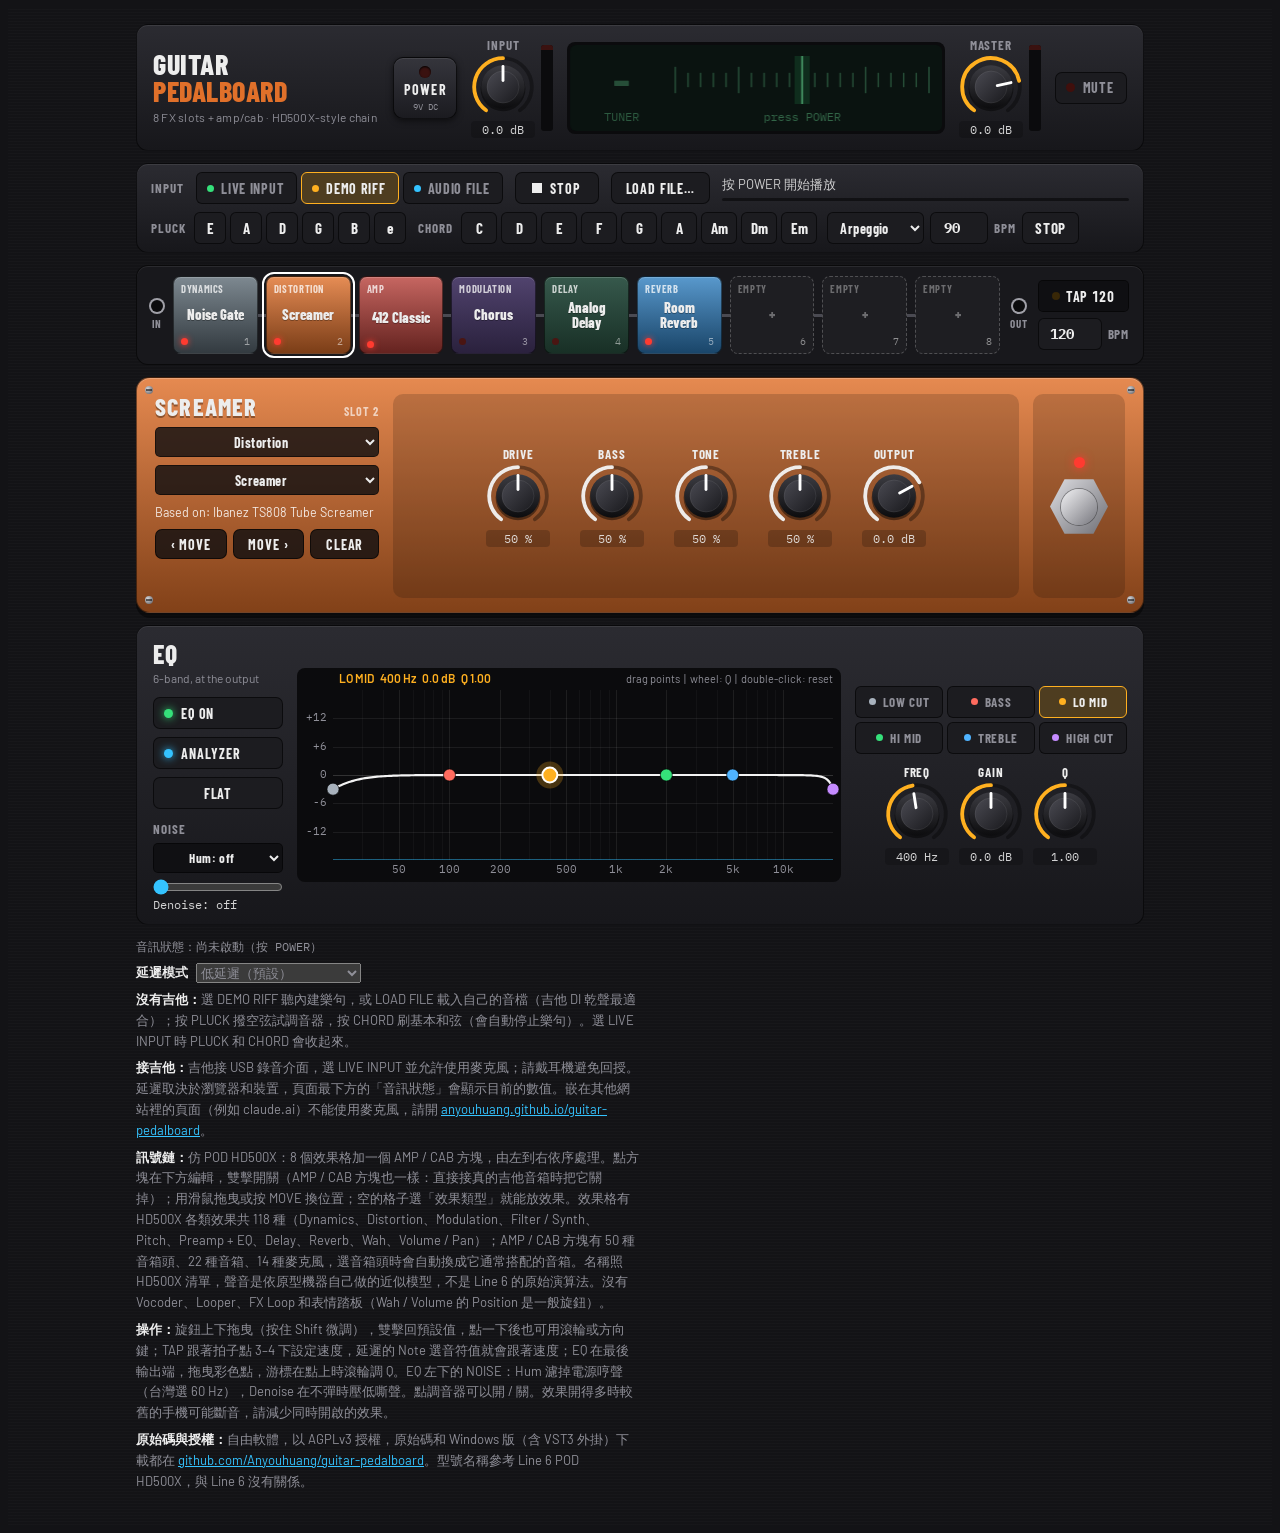
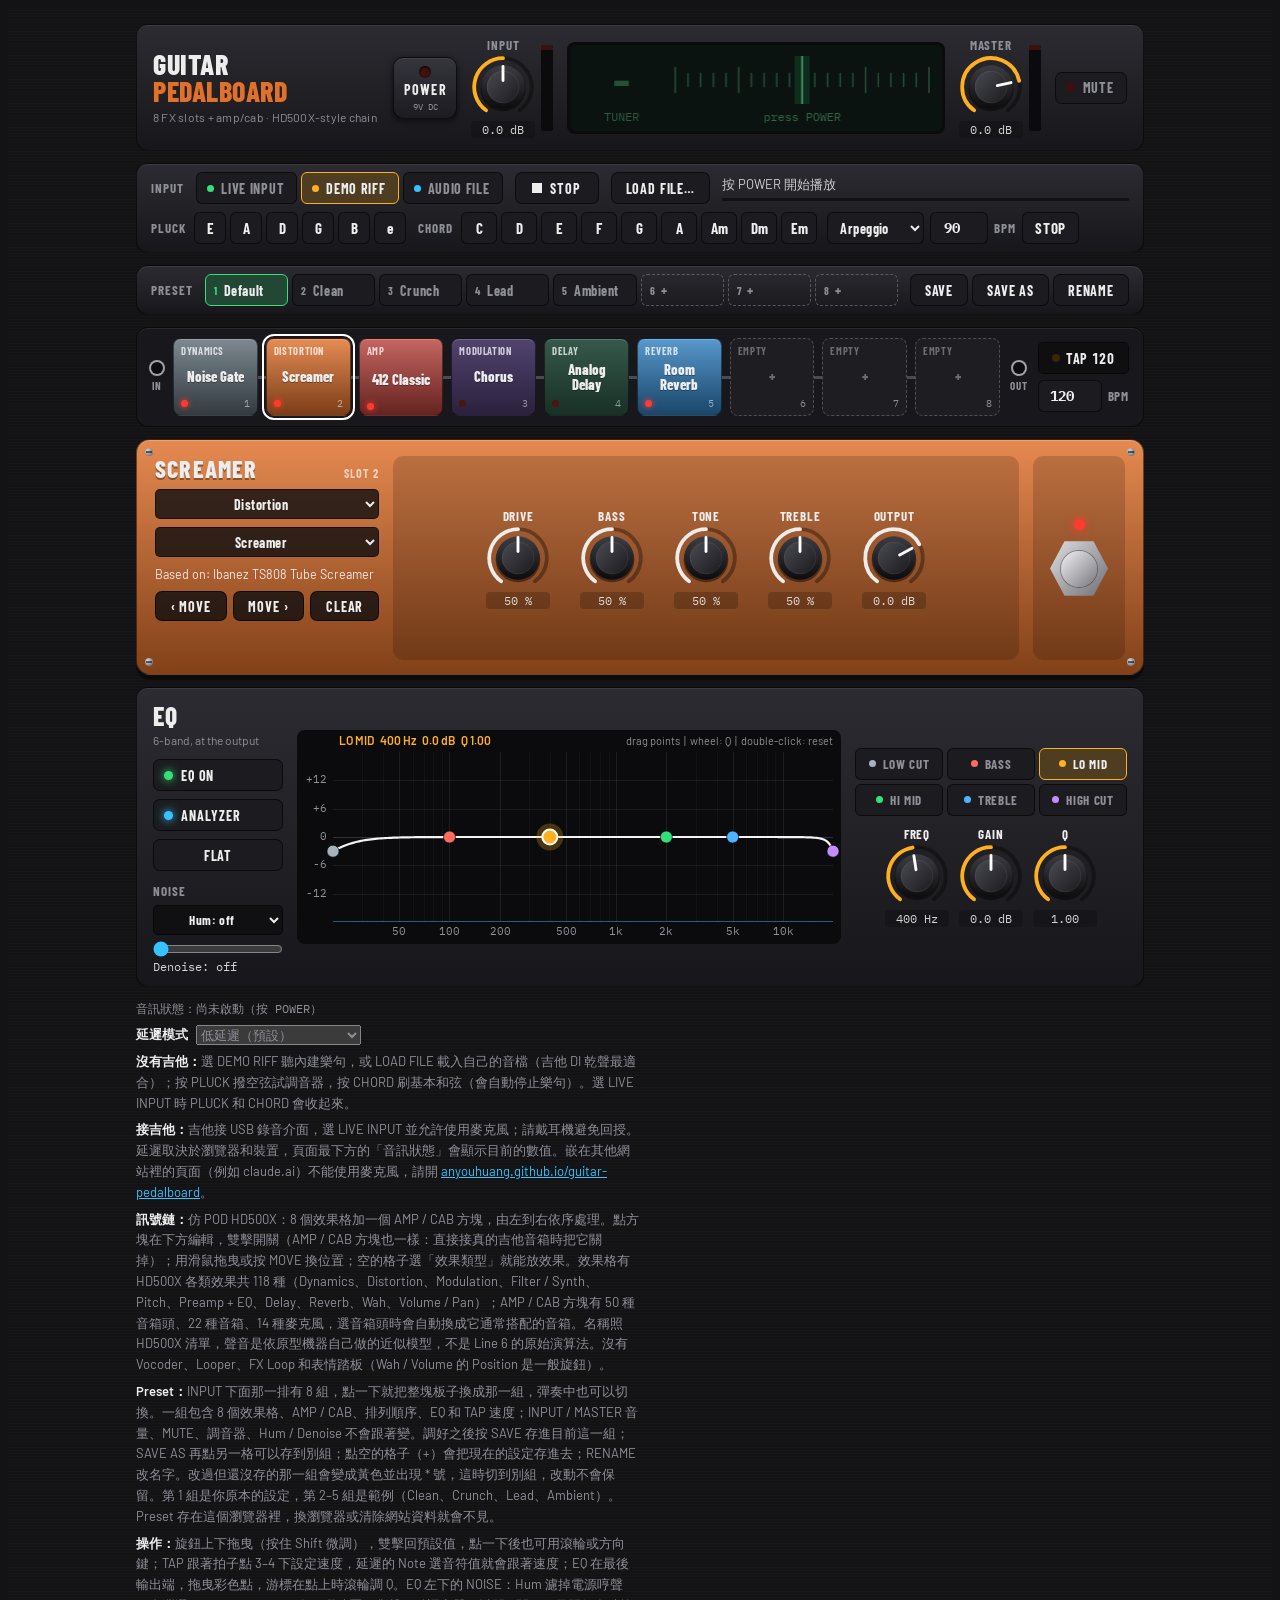
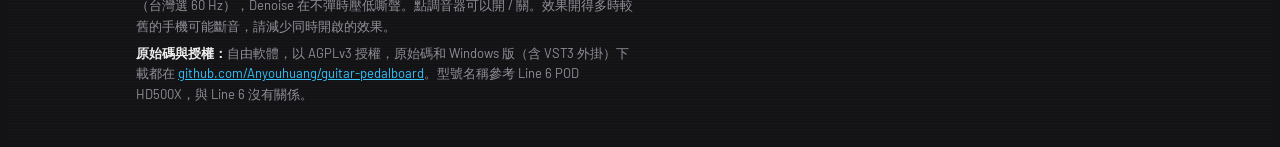
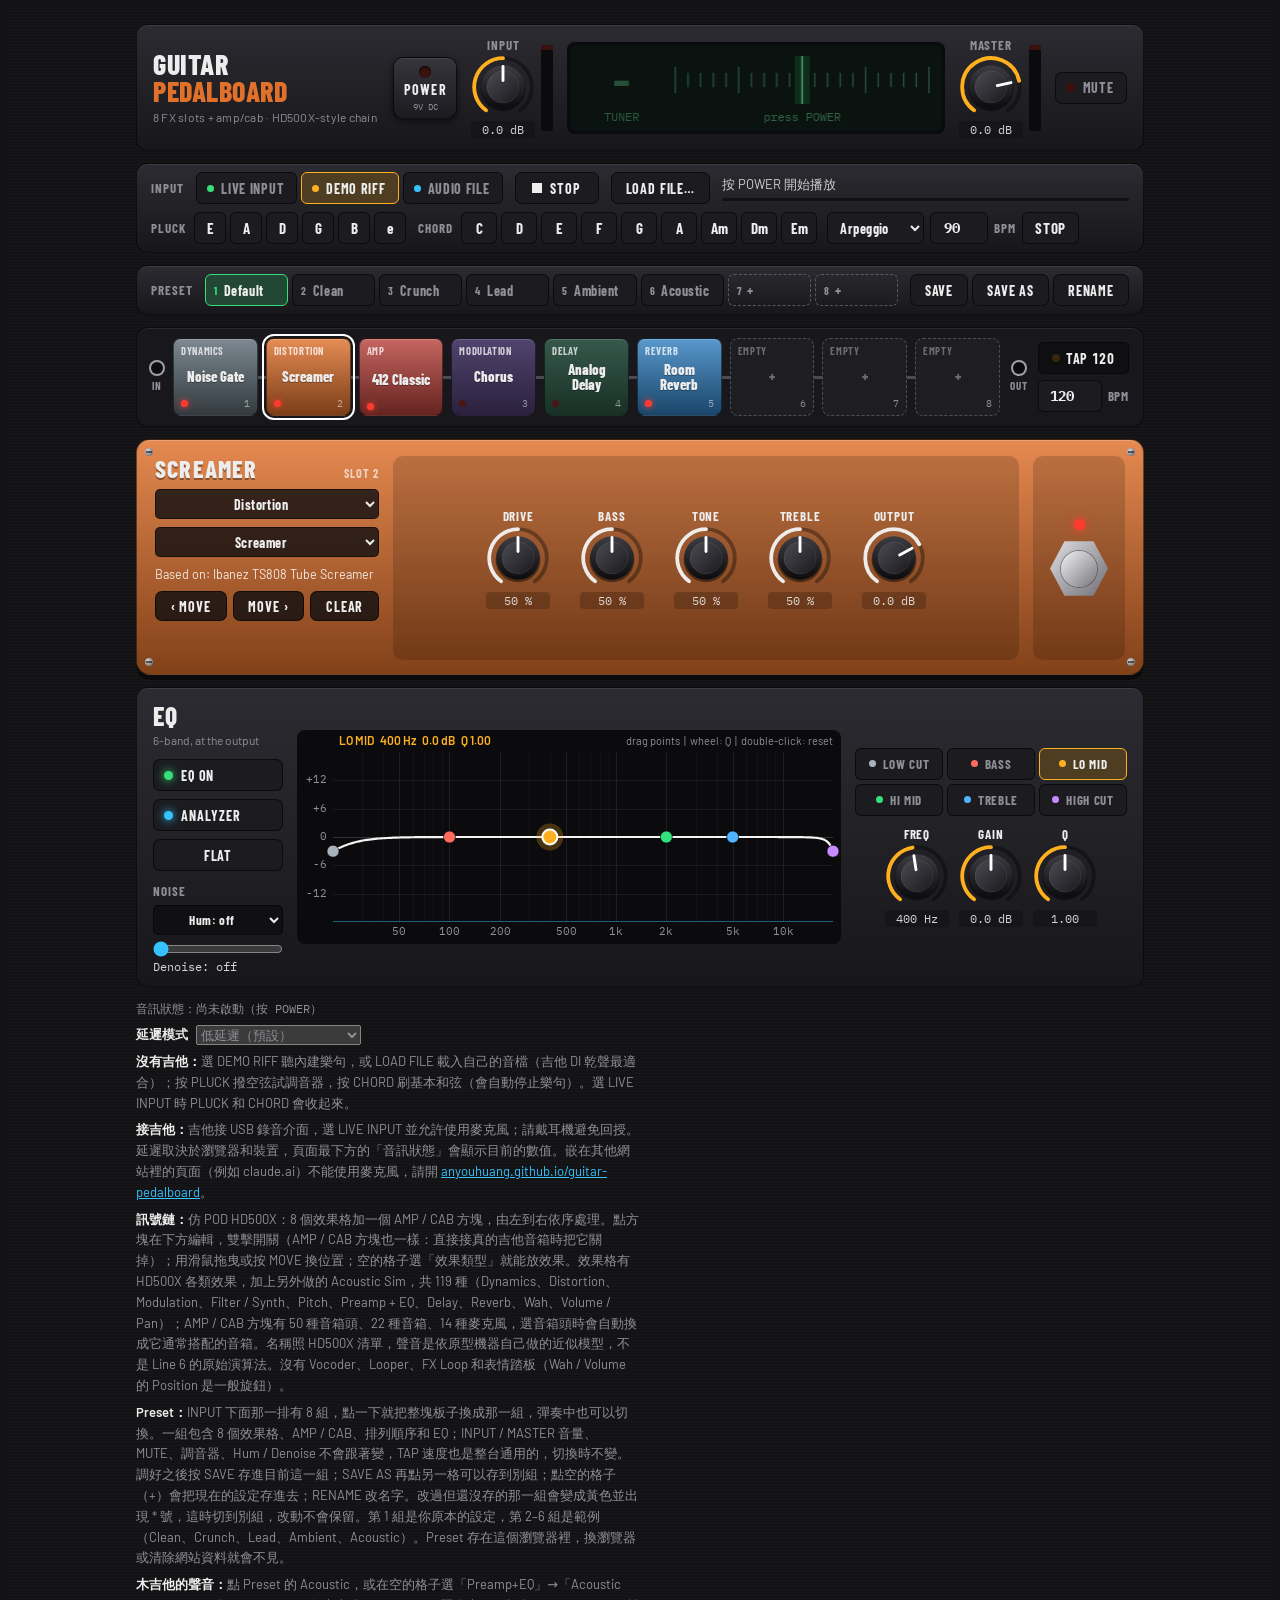
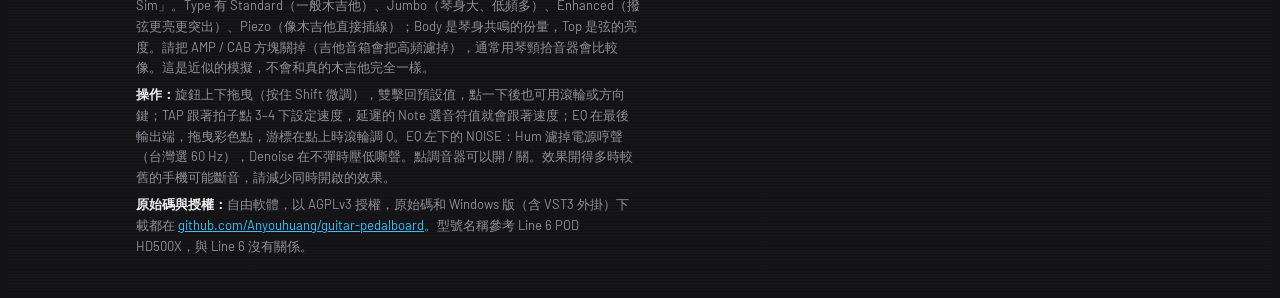
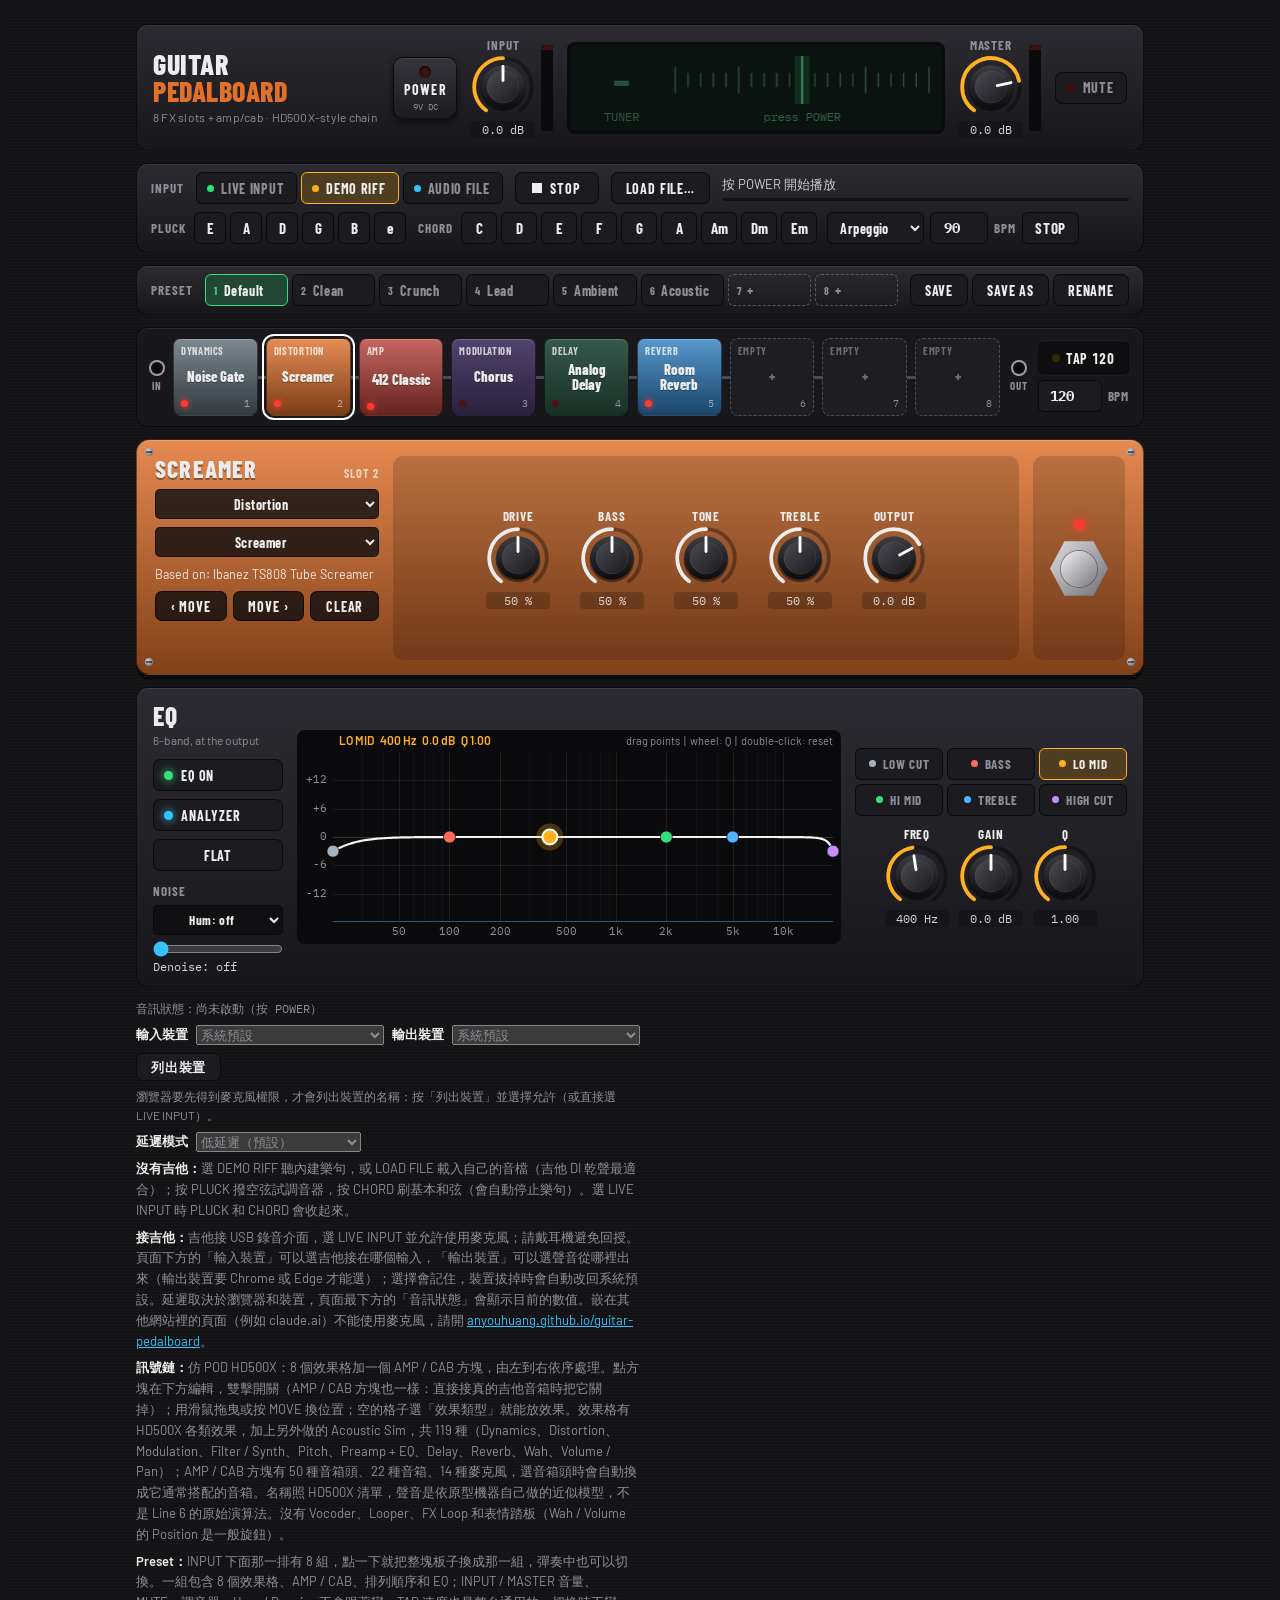
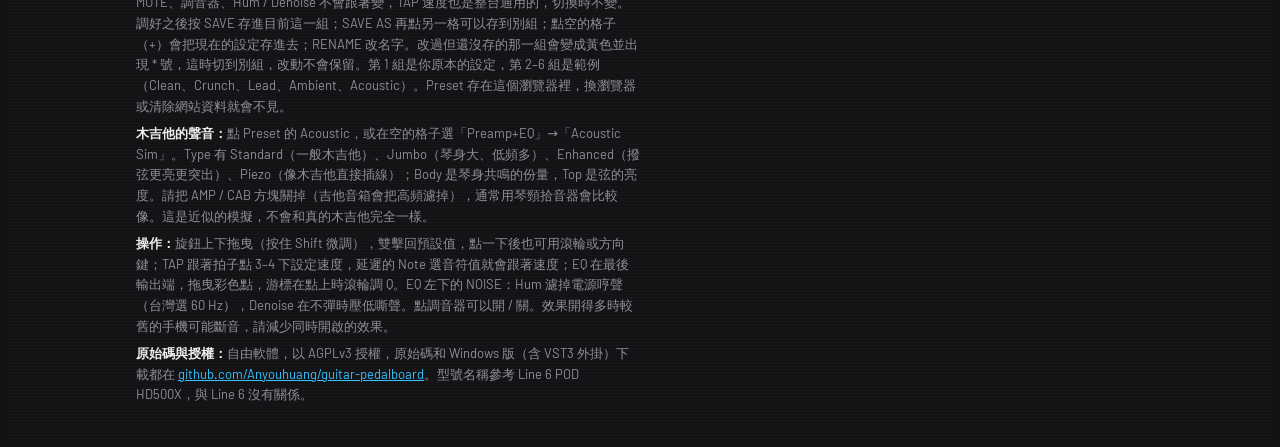
